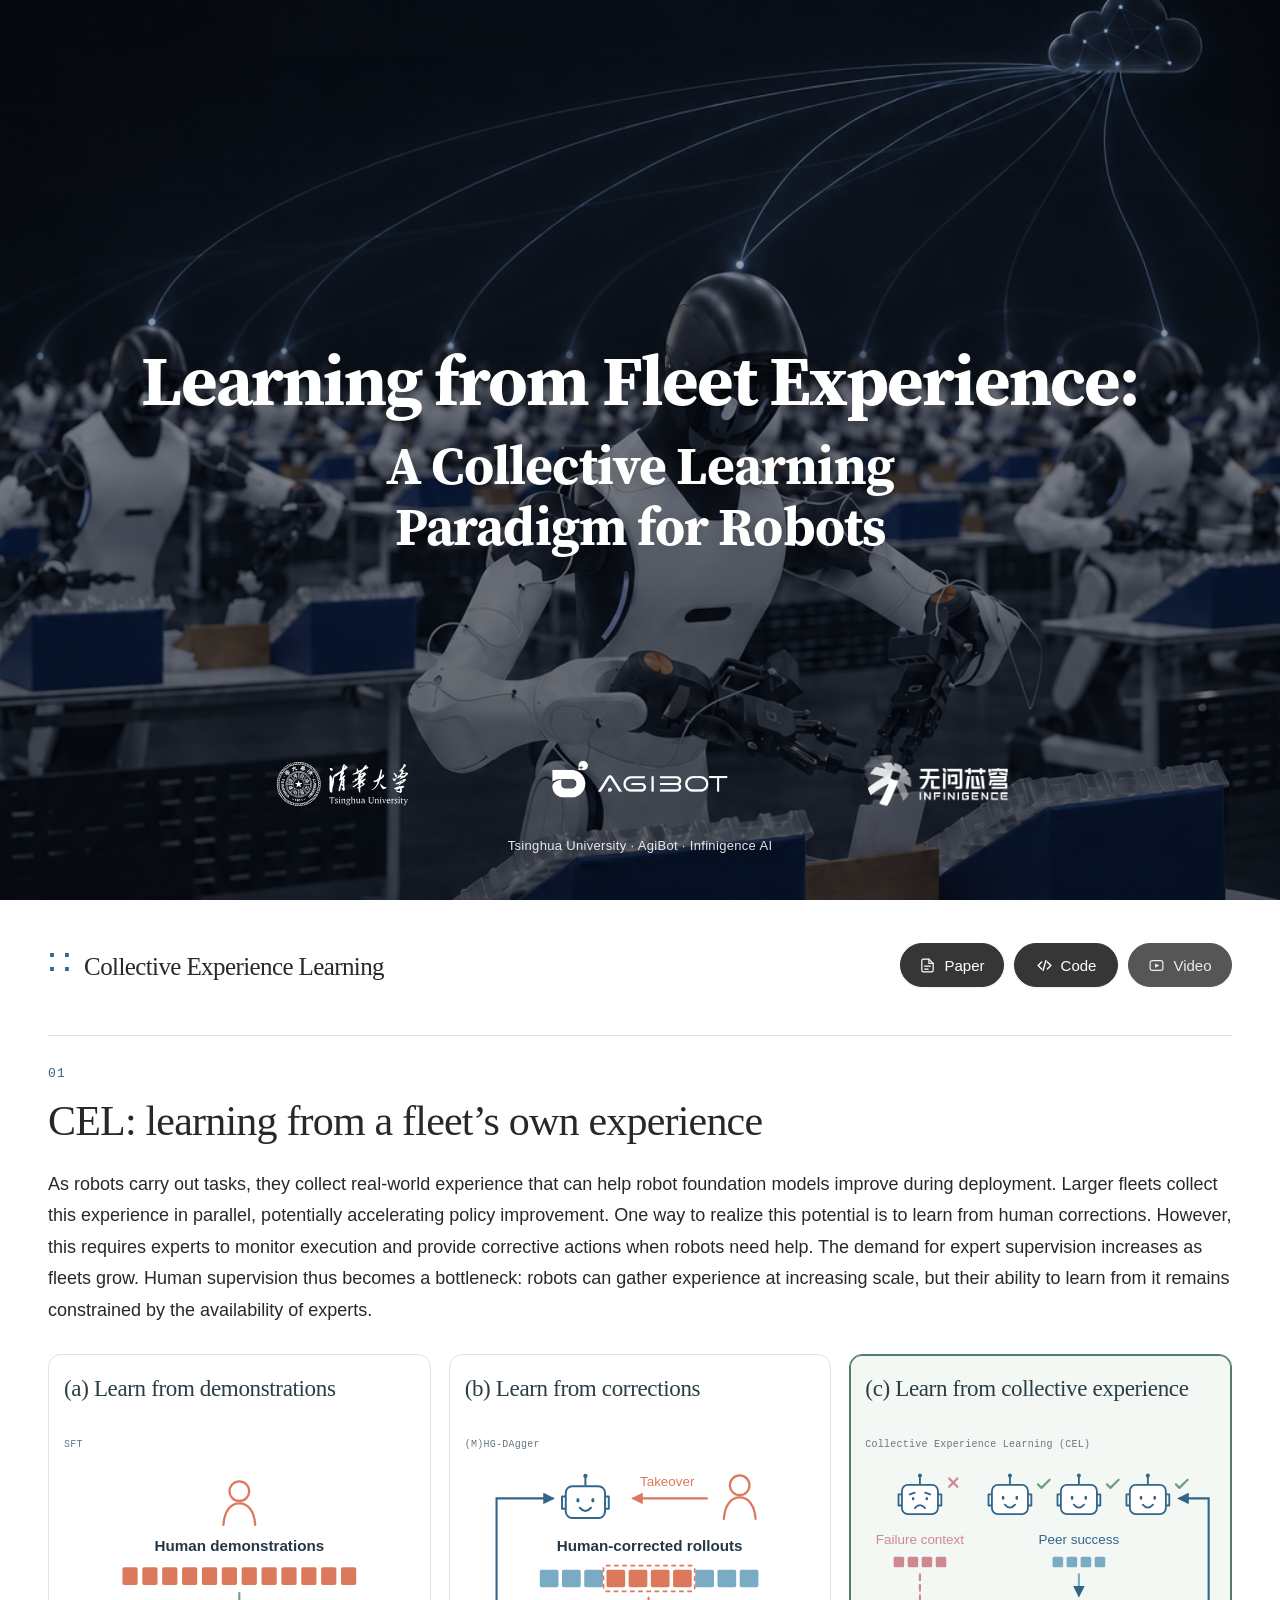
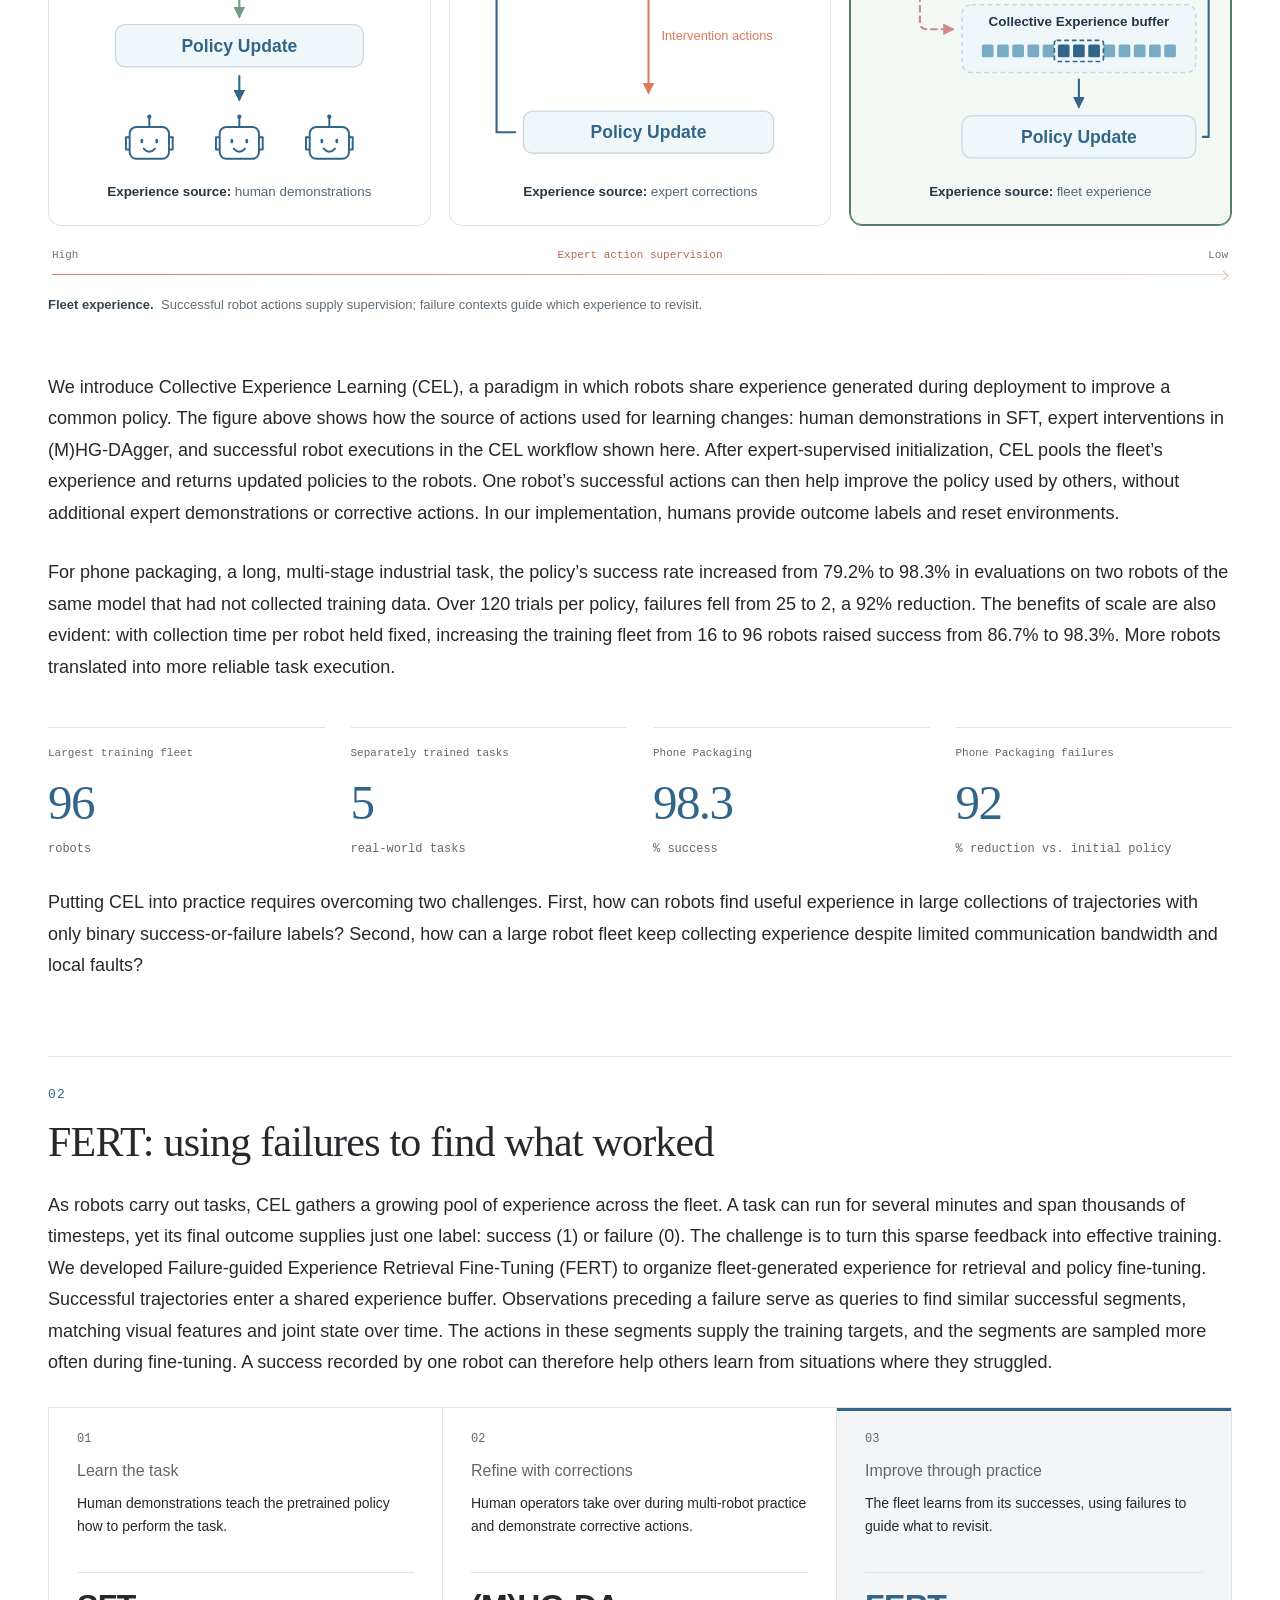
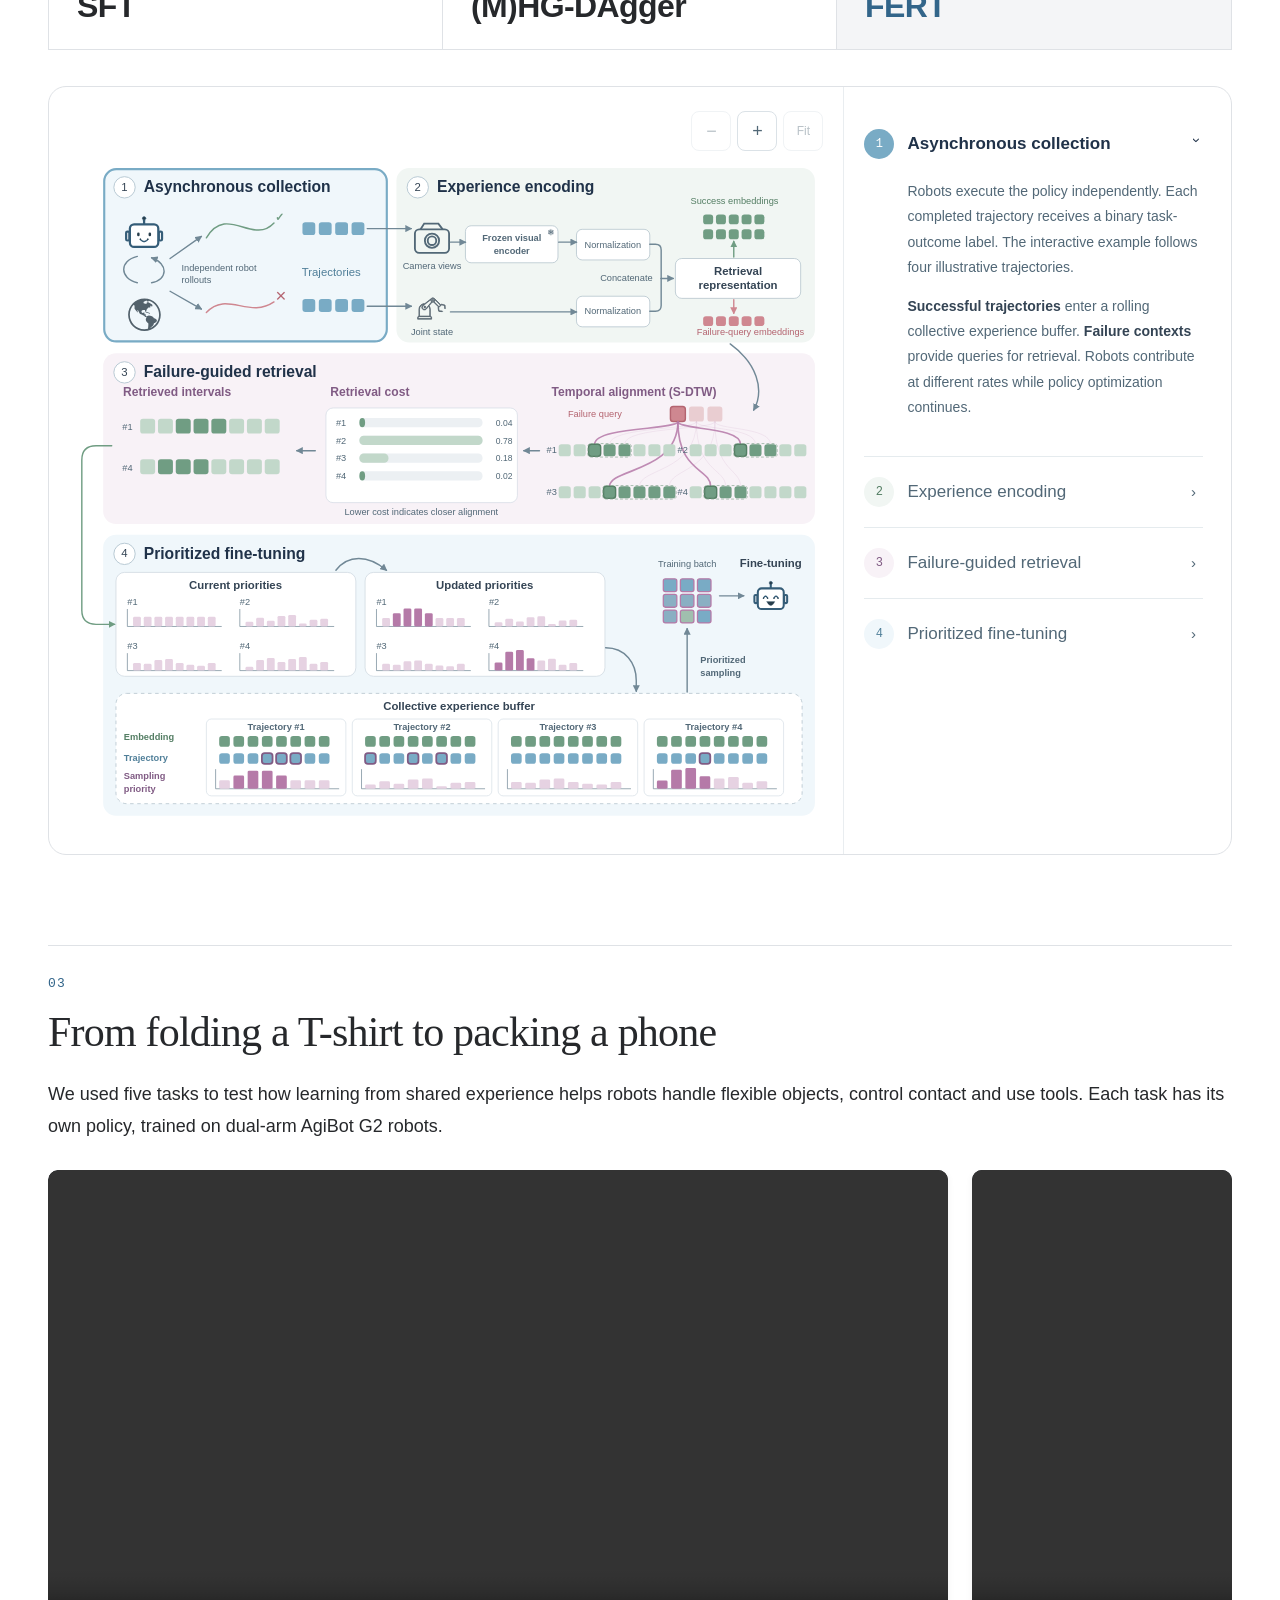
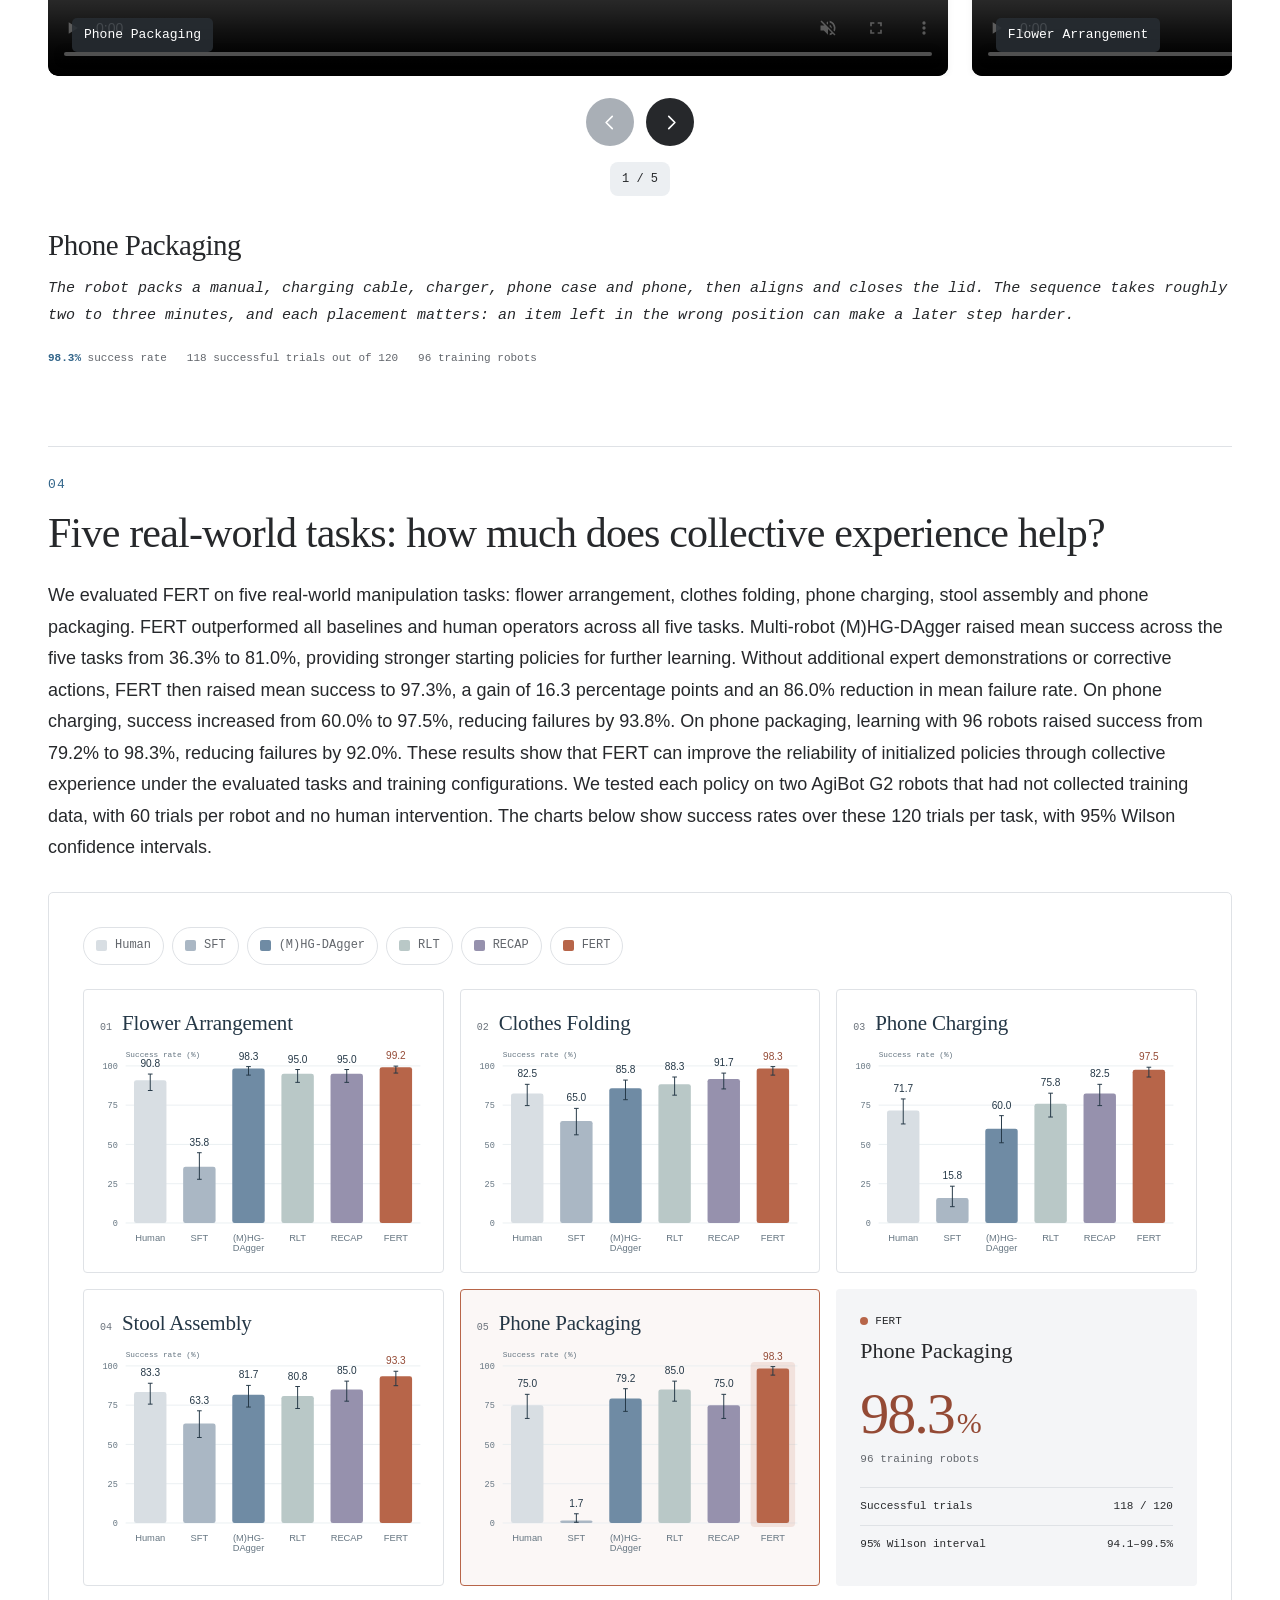
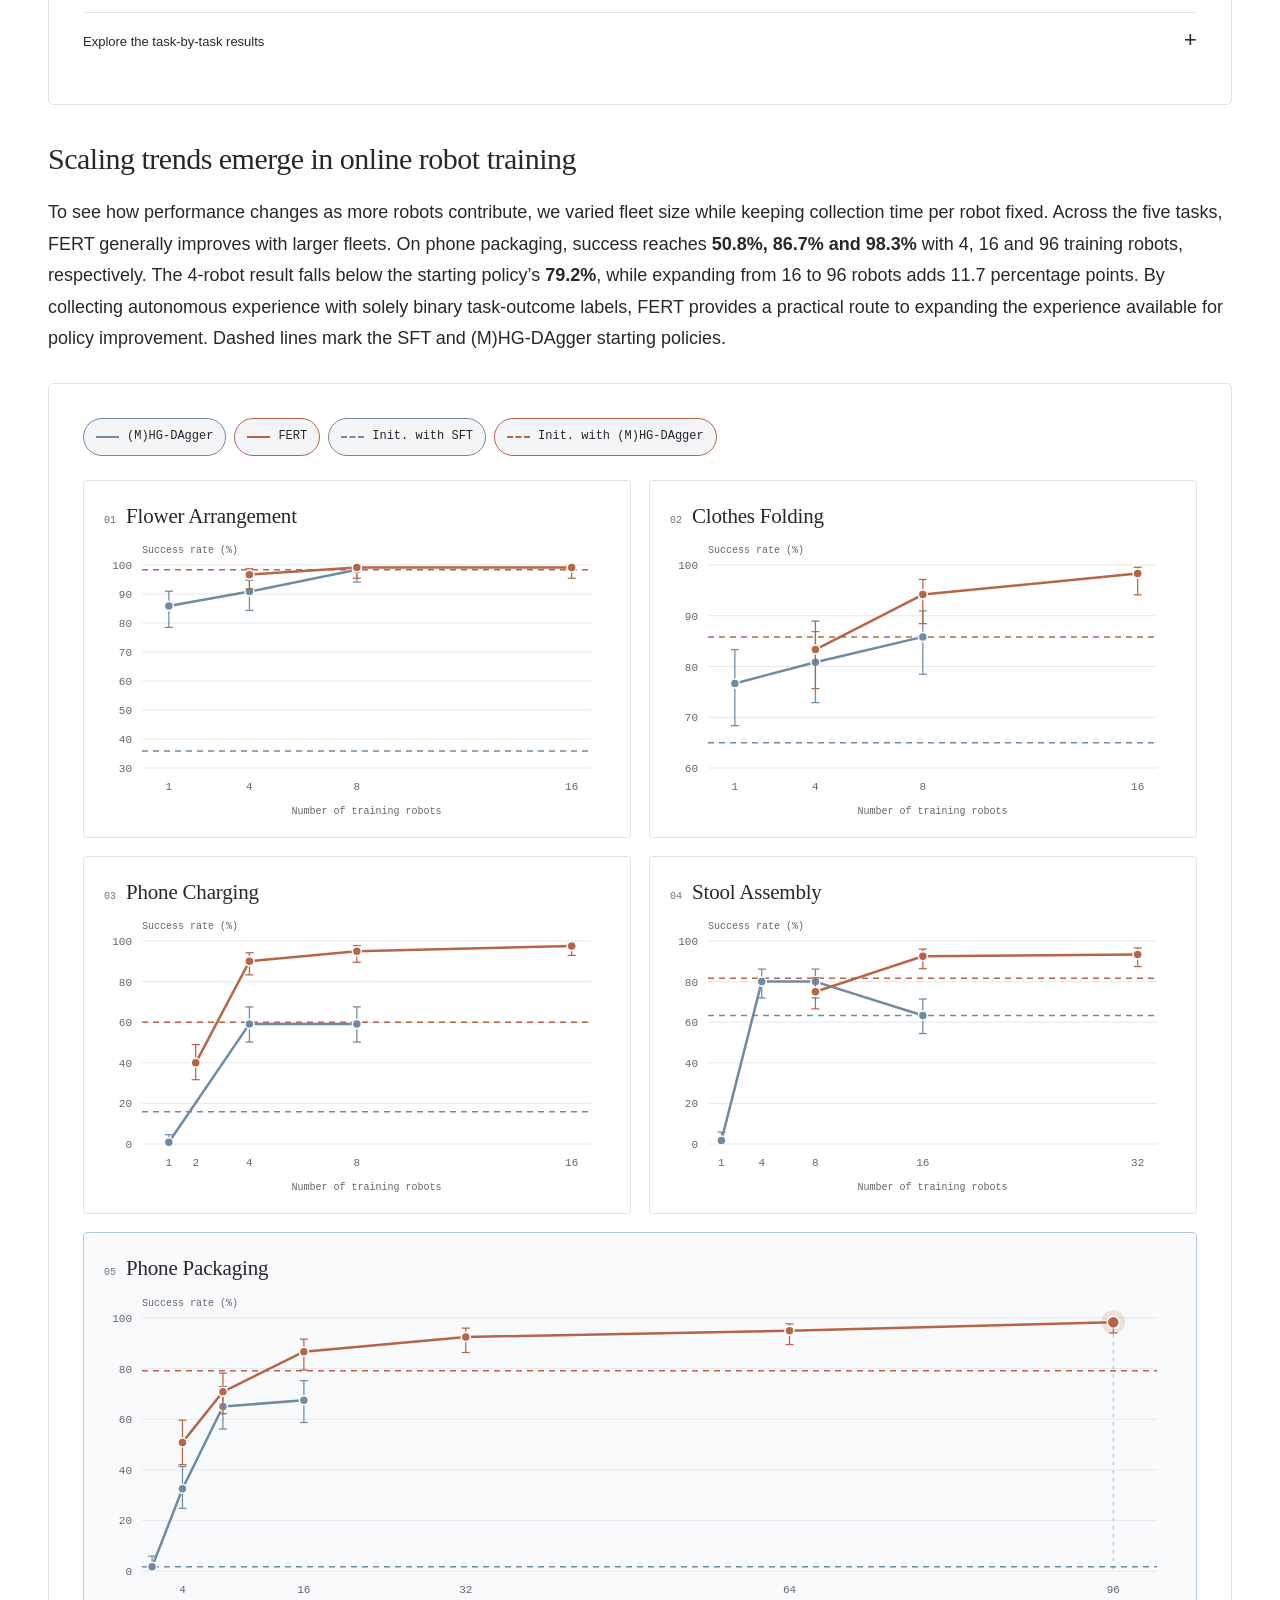
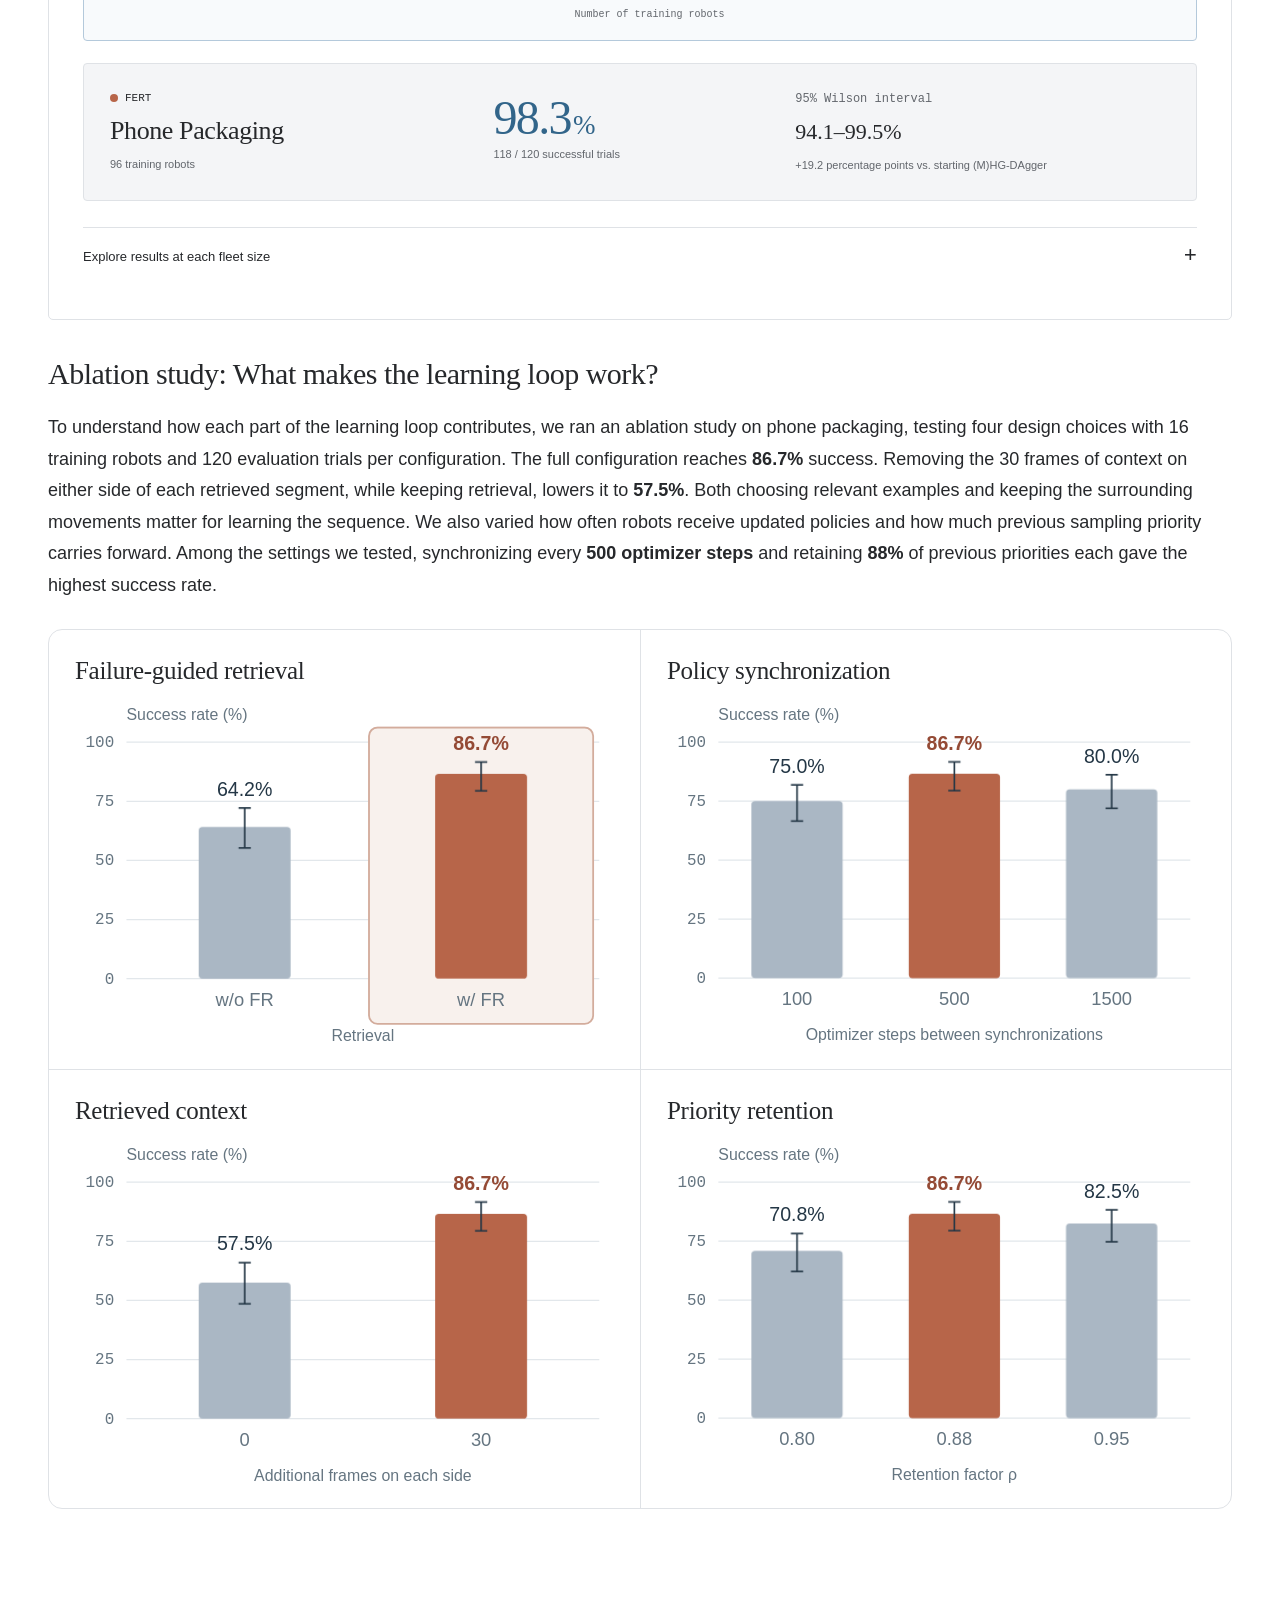
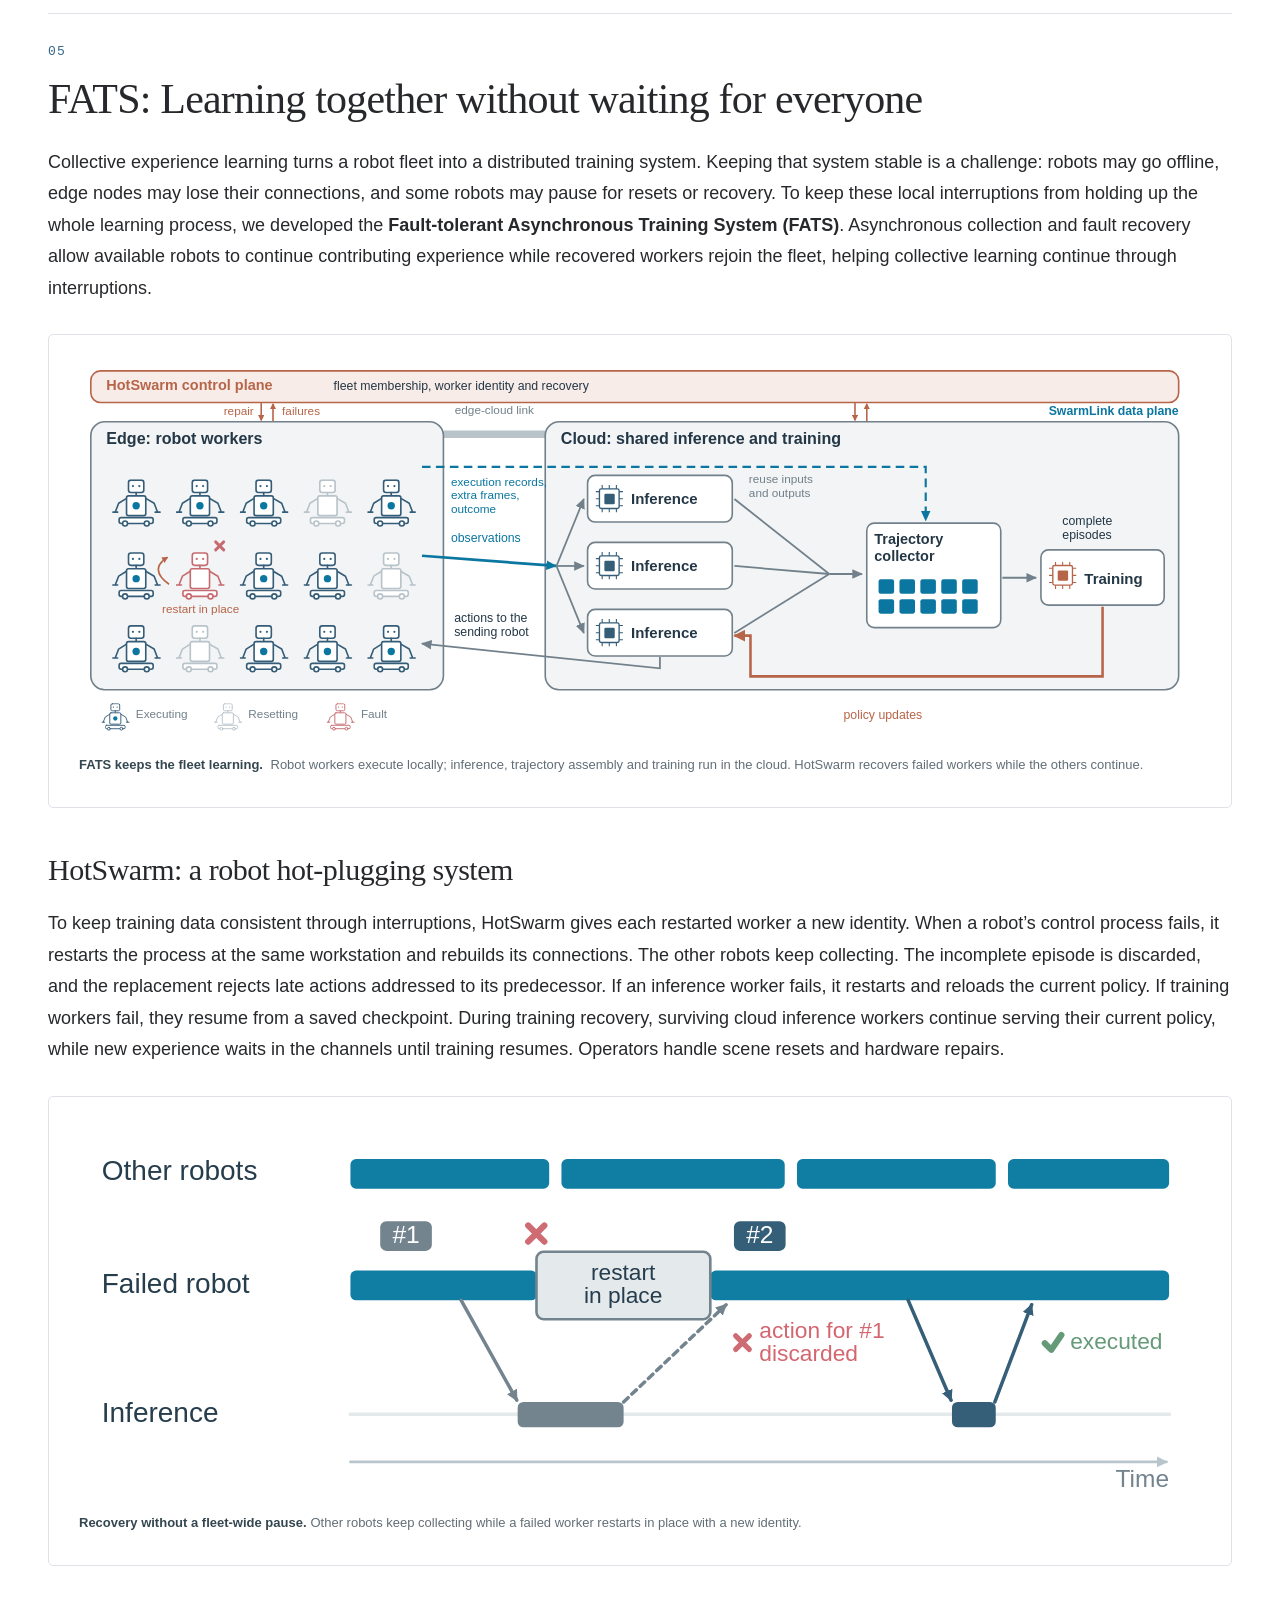
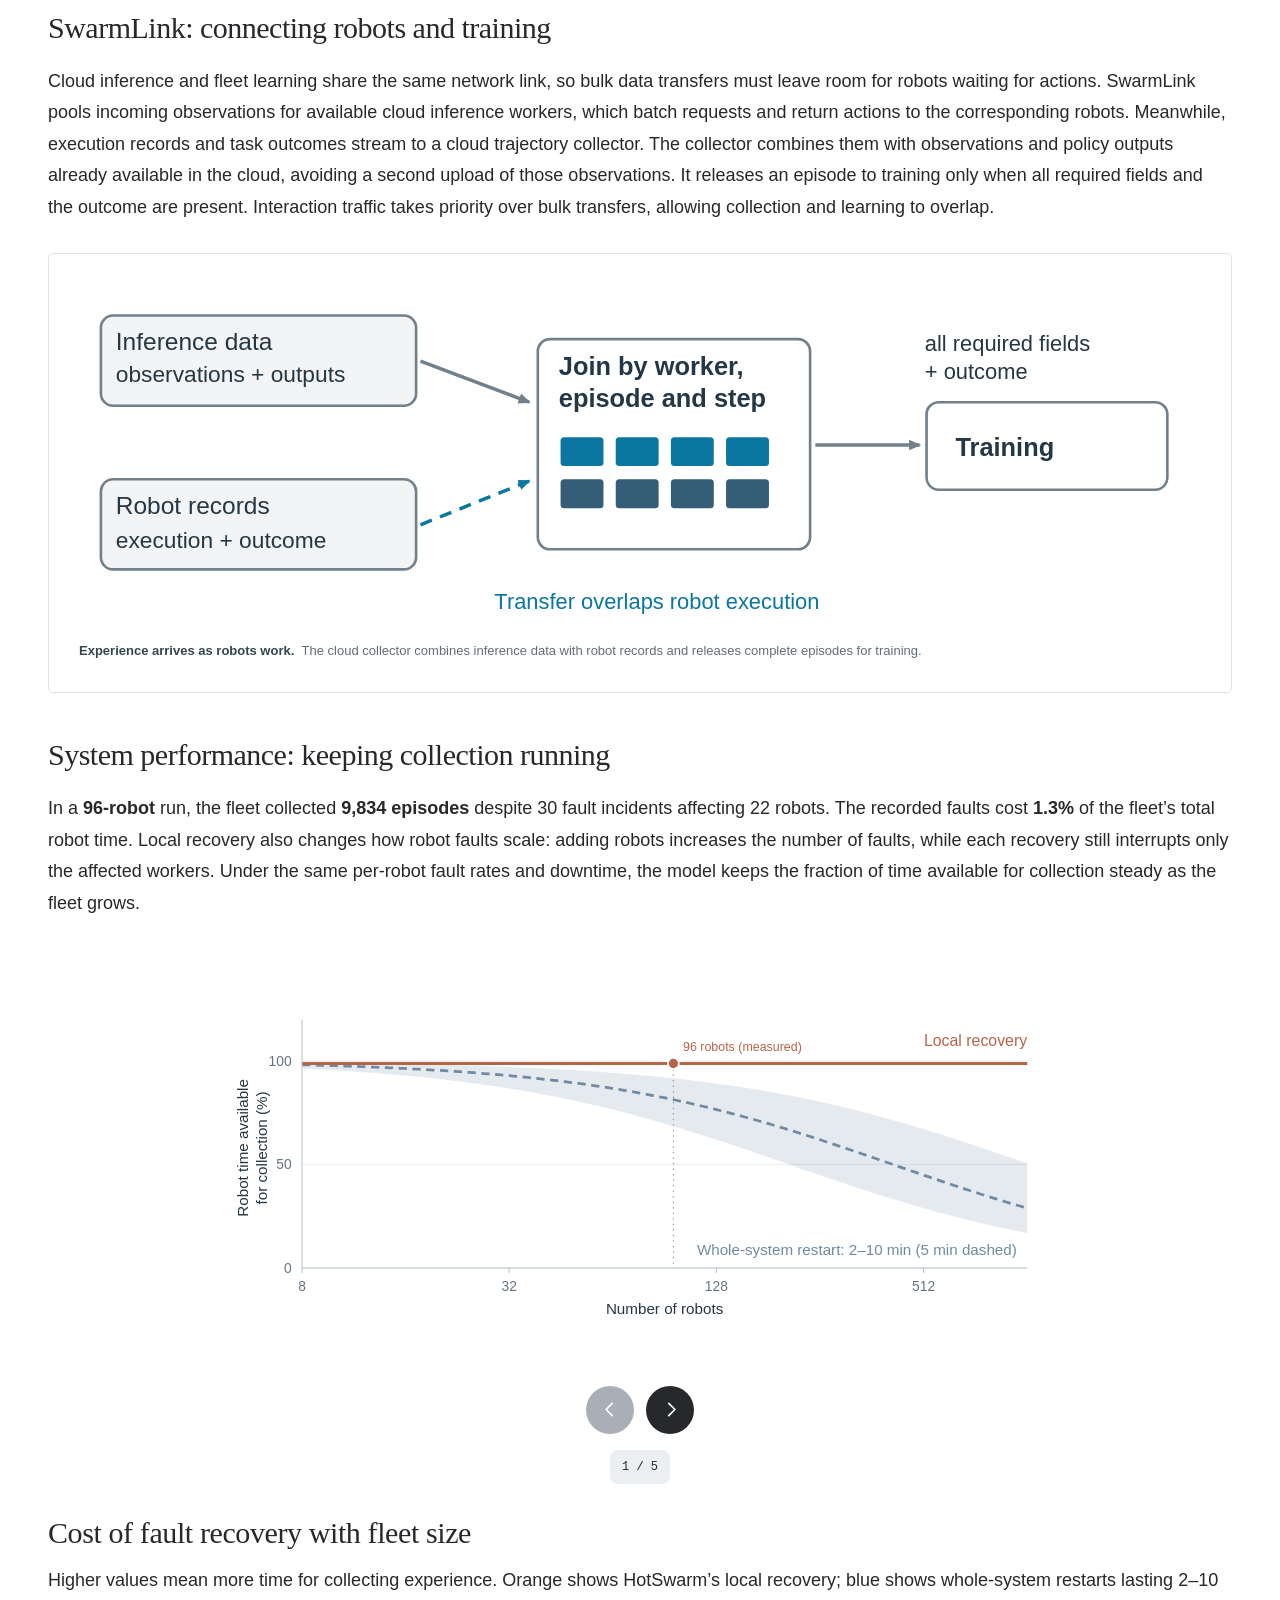
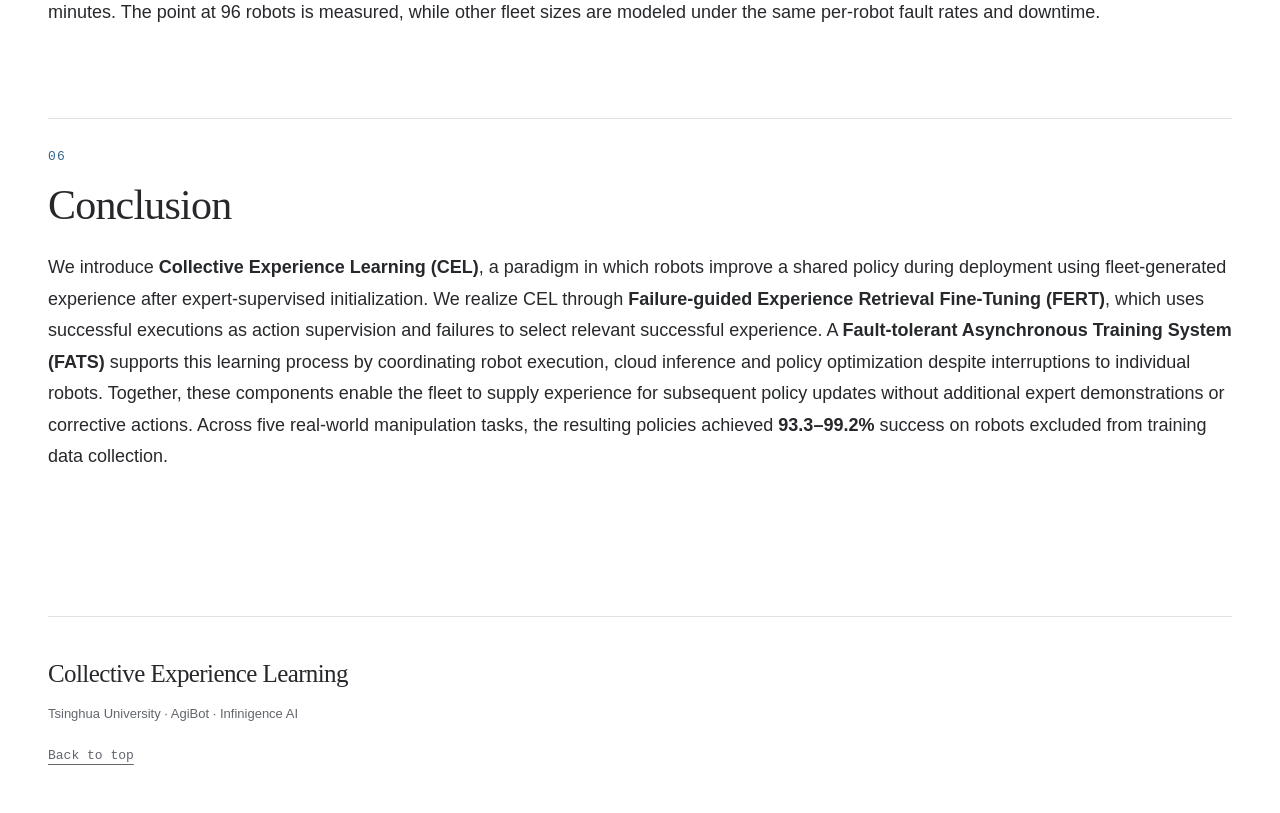
==== index.html @ 973e0398 "Publish website from 2dabc9402b45fc4432445a076af38f1a350a6f45" ====
<!doctype html>
<html lang="en">
<head>
  <meta charset="utf-8">
  <meta name="viewport" content="width=device-width, initial-scale=1">
  <meta name="theme-color" content="#ffffff">
  <meta name="description" content="FERT enables robot fleets to learn from successful executions and failure contexts, realizing Collective Experience Learning with up to 96 training robots.">
  <title>Learning from Fleet Experience: A Collective Learning Paradigm for Robots</title>
  <link rel="canonical" href="https://cel-robot-learning.github.io/">
  <link rel="icon" type="image/svg+xml" href="data:image/svg+xml,%3Csvg xmlns='http://www.w3.org/2000/svg' viewBox='0 0 32 32'%3E%3Crect width='32' height='32' rx='5' fill='%2332658a'/%3E%3Cpath d='M7 7h7v7H7zm11 0h7v7h-7zM7 18h7v7H7zm11 0h7v7h-7z' fill='%23ffffff'/%3E%3C/svg%3E">
  <link rel="stylesheet" href="styles.css?v=20261017-resource-pills">
  <link rel="stylesheet" href="results.css?v=20261013-paper-palette">
  <link rel="stylesheet" href="ablation.css?v=20261014-ablation-footer">
  <link rel="preload" as="image" href="assets/cel-fleet-cover.png">
  <link rel="preload" as="font" href="assets/fonts/source-serif-4-bold.woff2" type="font/woff2" crossorigin>
  <link rel="stylesheet" href="fert.css?v=20261015-native-streams">
  <link rel="stylesheet" href="motion.css?v=20261012-smaller-logos">
  <link rel="stylesheet" href="fats.css?v=20261016-system-performance">
  <link rel="stylesheet" href="cel-sources.css?v=20261015-native-overview">
  <link rel="stylesheet" href="system-diagrams.css?v=20261016-cloud-inference">
  <link rel="stylesheet" href="system-results-carousel.css?v=20261016-charts-70">
</head>
<body>
  <a class="skip-link" href="#overview">Skip to content</a>
  <main id="top">
    <section class="research-hero" aria-labelledby="project-title">
      <img class="hero-photograph" src="assets/cel-fleet-cover.png" width="1024" height="1536" alt="" fetchpriority="high" decoding="async">
      <div class="hero-shade" aria-hidden="true"></div>
      <div class="hero-heading">
        <h1 id="project-title">
          <span class="hero-title-name">Learning from Fleet Experience:</span>
          <span class="hero-title-statement">A Collective Learning Paradigm for Robots</span>
        </h1>
      </div>
      <div class="hero-partners">
        <div class="hero-partner-logos" aria-hidden="true">
          <div class="hero-partner-mark"><img src="assets/logos/tsinghua.svg" width="1200" height="405" alt="" decoding="async"></div>
          <div class="hero-partner-mark hero-partner-mark--agibot"><img src="assets/logos/agibot.png" width="600" height="125" alt="" decoding="async"></div>
          <div class="hero-partner-mark">
            <!-- Display the original logo within its visible bounds, preserving the supplied PNG. -->
            <svg viewBox="301 300 2486 772" width="2486" height="772" aria-hidden="true"><image href="assets/logos/infinigence-ai.png" width="3088" height="1373"/></svg>
          </div>
        </div>
        <p class="hero-partner-names">Tsinghua University · AgiBot · Infinigence AI</p>
      </div>
    </section>
    <header class="site-header wide-width" id="project-content" tabindex="-1">
      <a class="wordmark" href="#top"><span class="brand-symbol" aria-hidden="true">∷</span> Collective Experience Learning</a>
      <nav class="project-resources" aria-label="Project resources">
        <a href="https://arxiv.org/" target="_blank" rel="noopener noreferrer"><svg viewBox="0 0 24 24" aria-hidden="true" focusable="false" fill="none" stroke="currentColor" stroke-width="1.7" stroke-linecap="round" stroke-linejoin="round"><path d="M14 3H6a2 2 0 0 0-2 2v14a2 2 0 0 0 2 2h12a2 2 0 0 0 2-2V9Z"/><path d="M14 3v6h6M8 13h8M8 17h5"/></svg><span>Paper</span></a>
        <a href="https://github.com/RLinf/RLinf" target="_blank" rel="noopener noreferrer"><svg viewBox="0 0 24 24" aria-hidden="true" focusable="false" fill="none" stroke="currentColor" stroke-width="1.9" stroke-linecap="round" stroke-linejoin="round"><path d="m8 7-5 5 5 5m8-10 5 5-5 5M14 5l-4 14"/></svg><span>Code</span></a>
        <button type="button" disabled><svg viewBox="0 0 24 24" aria-hidden="true" focusable="false" fill="none" stroke="currentColor" stroke-width="1.7" stroke-linecap="round" stroke-linejoin="round"><rect x="3" y="5" width="18" height="14" rx="3"/><path d="m10 9 6 3-6 3Z" fill="currentColor" stroke="none"/></svg><span>Video</span></button>
      </nav>
    </header>
<section class="project-section" id="overview">
<div class="reading-width section-heading"><p class="section-index">01</p><h2>CEL: learning from a fleet’s own experience</h2>
<p>As robots carry out tasks, they collect real-world experience that can help robot foundation models improve during deployment. Larger fleets collect this experience in parallel, potentially accelerating policy improvement. One way to realize this potential is to learn from human corrections. However, this requires experts to monitor execution and provide corrective actions when robots need help. The demand for expert supervision increases as fleets grow. Human supervision thus becomes a bottleneck: robots can gather experience at increasing scale, but their ability to learn from it remains constrained by the availability of experts.</p>
</div>
<figure id="cel-sources" class="cel-sources wide-width" aria-label="Sources of experience for policy learning">
  <svg class="cel-source-defs" width="0" height="0" aria-hidden="true" focusable="false" style="position:absolute" xmlns="http://www.w3.org/2000/svg">
    <defs>
      <marker id="cel-src-arrow-blue" viewBox="0 0 8 8" refX="6.5" refY="4" markerWidth="5.5" markerHeight="5.5" orient="auto"><path d="M0 0 8 4 0 8Z" fill="#32658a"/></marker>
      <marker id="cel-src-arrow-coral" viewBox="0 0 8 8" refX="6.5" refY="4" markerWidth="5.5" markerHeight="5.5" orient="auto"><path d="M0 0 8 4 0 8Z" fill="#dc795d"/></marker>
      <marker id="cel-src-arrow-green" viewBox="0 0 8 8" refX="6.5" refY="4" markerWidth="5.5" markerHeight="5.5" orient="auto"><path d="M0 0 8 4 0 8Z" fill="#709d83"/></marker>
      <marker id="cel-src-arrow-failure" viewBox="0 0 8 8" refX="6.5" refY="4" markerWidth="5.5" markerHeight="5.5" orient="auto"><path d="M0 0 8 4 0 8Z" fill="#cf8790"/></marker>
      <symbol id="cel-src-human" viewBox="0 0 60 60">
        <g fill="none" stroke="#dc795d" stroke-width="2.4" stroke-linecap="round" stroke-linejoin="round">
          <circle cx="30" cy="16" r="10.5"/>
          <path d="M13 52C14 37 21 29 30 29S46 37 47 52"/>
        </g>
      </symbol>
      <symbol id="cel-src-robot" viewBox="0 0 60 60">
        <g stroke="#32658a" stroke-width="2.1" stroke-linecap="round" stroke-linejoin="round">
          <path d="M30 8V16" fill="none"/>
          <circle cx="30" cy="6" r="2.3" fill="#32658a" stroke="none"/>
          <rect x="9" y="17" width="42" height="34" rx="7" fill="#fff"/>
          <path d="M8 28H5V41H8M52 28H55V41H52" fill="none"/>
          <ellipse cx="22" cy="32" rx="1.6" ry="2.5" fill="#32658a" stroke="none"/>
          <ellipse cx="38" cy="32" rx="1.6" ry="2.5" fill="#32658a" stroke="none"/>
          <path d="M24 40Q30 47 36 40" fill="none"/>
        </g>
      </symbol>
      <symbol id="cel-src-robot-failure" viewBox="0 0 60 60">
        <g stroke="#32658a" stroke-width="2.1" stroke-linecap="round" stroke-linejoin="round">
          <path d="M30 8V16" fill="none"/>
          <circle cx="30" cy="6" r="2.3" fill="#32658a" stroke="none"/>
          <rect x="9" y="17" width="42" height="34" rx="7" fill="#fff"/>
          <path d="M8 28H5V41H8M52 28H55V41H52M18 28 24 26M36 26 42 28" fill="none"/>
          <ellipse cx="22" cy="33" rx="1.5" ry="1.8" fill="#32658a" stroke="none"/>
          <ellipse cx="38" cy="33" rx="1.5" ry="1.8" fill="#32658a" stroke="none"/>
          <path d="M24 44Q30 37 36 44" fill="none"/>
        </g>
      </symbol>
    </defs>
  </svg>

  <div class="cel-source-grid">
    <button type="button" class="cel-source-card" data-cel-source="demonstrations" aria-pressed="false" aria-controls="cel-source-detail" aria-labelledby="cel-demo-heading cel-demo-method">
      <span class="cel-source-heading" id="cel-demo-heading">(a) Learn from demonstrations</span>
      <span class="cel-source-method" id="cel-demo-method">SFT</span>
      <svg viewBox="0 0 300 300" role="img" aria-labelledby="cel-demo-title cel-demo-desc" xmlns="http://www.w3.org/2000/svg">
        <title id="cel-demo-title">Learning from human demonstrations</title>
        <desc id="cel-demo-desc">A human supplies demonstrated actions. These actions supervise a policy update, and the updated policy is used by multiple robots.</desc>
        <g font-family="inherit" fill="#243746" text-anchor="middle">
          <use href="#cel-src-human" x="126" y="13" width="48" height="48"/>
          <text x="150" y="77" font-size="13" font-weight="650">Human demonstrations</text>
          <g fill="#dc795d">
            <rect x="50" y="91" width="13" height="15" rx="1.5"/>
            <rect x="67" y="91" width="13" height="15" rx="1.5"/>
            <rect x="84" y="91" width="13" height="15" rx="1.5"/>
            <rect x="101" y="91" width="13" height="15" rx="1.5"/>
            <rect x="118" y="91" width="13" height="15" rx="1.5"/>
            <rect x="135" y="91" width="13" height="15" rx="1.5"/>
            <rect x="152" y="91" width="13" height="15" rx="1.5"/>
            <rect x="169" y="91" width="13" height="15" rx="1.5"/>
            <rect x="186" y="91" width="13" height="15" rx="1.5"/>
            <rect x="203" y="91" width="13" height="15" rx="1.5"/>
            <rect x="220" y="91" width="13" height="15" rx="1.5"/>
            <rect x="237" y="91" width="13" height="15" rx="1.5"/>
          </g>
          <path class="cel-source-flow" d="M150 113V133" fill="none" stroke="#709d83" stroke-width="1.8" marker-end="url(#cel-src-arrow-green)"/>
          <rect x="44" y="140" width="212" height="36" rx="8" fill="#f0f7fb" stroke="#c9d8e4" stroke-width="1.2"/>
          <text x="150" y="163" font-size="15" font-weight="650" fill="#32658a">Policy Update</text>
          <path class="cel-source-flow" d="M150 184V204" fill="none" stroke="#32658a" stroke-width="1.8" marker-end="url(#cel-src-arrow-blue)"/>
          <use href="#cel-src-robot" x="49" y="214" width="48" height="48"/>
          <use href="#cel-src-robot" x="126" y="214" width="48" height="48"/>
          <use href="#cel-src-robot" x="203" y="214" width="48" height="48"/>
          <text x="150" y="287" font-size="11.5" fill="#526877"><tspan font-weight="700" fill="#243746">Experience source:</tspan><tspan dx="3">human demonstrations</tspan></text>
        </g>
      </svg>
    </button>

    <button type="button" class="cel-source-card" data-cel-source="corrections" aria-pressed="false" aria-controls="cel-source-detail" aria-labelledby="cel-correction-heading cel-correction-method">
      <span class="cel-source-heading" id="cel-correction-heading">(b) Learn from corrections</span>
      <span class="cel-source-method" id="cel-correction-method">(M)HG-DAgger</span>
      <svg viewBox="0 0 300 300" role="img" aria-labelledby="cel-correction-title cel-correction-desc" xmlns="http://www.w3.org/2000/svg">
        <title id="cel-correction-title">Learning from expert corrections</title>
        <desc id="cel-correction-desc">An expert takes over robot execution to supply corrective actions within a rollout. The intervention actions supervise a policy update, which returns to the robot for further execution.</desc>
        <g font-family="inherit" fill="#243746" text-anchor="middle">
          <use href="#cel-src-robot" x="79" y="8" width="48" height="48"/>
          <use href="#cel-src-human" x="211" y="8" width="48" height="48"/>
          <text x="173" y="21" font-size="11.5" fill="#dc795d">Takeover</text>
          <path class="cel-source-flow" d="M207 32H144" fill="none" stroke="#dc795d" stroke-width="1.8" marker-end="url(#cel-src-arrow-coral)"/>
          <text x="158" y="77" font-size="13" font-weight="650">Human-corrected rollouts</text>
          <g fill="#79abc5">
            <rect x="64" y="93" width="16" height="15" rx="1.5"/>
            <rect x="83" y="93" width="16" height="15" rx="1.5"/>
            <rect x="102" y="93" width="16" height="15" rx="1.5"/>
            <rect x="197" y="93" width="16" height="15" rx="1.5"/>
            <rect x="216" y="93" width="16" height="15" rx="1.5"/>
            <rect x="235" y="93" width="16" height="15" rx="1.5"/>
          </g>
          <g fill="#dc795d">
            <rect x="121" y="93" width="16" height="15" rx="1.5"/>
            <rect x="140" y="93" width="16" height="15" rx="1.5"/>
            <rect x="159" y="93" width="16" height="15" rx="1.5"/>
            <rect x="178" y="93" width="16" height="15" rx="1.5"/>
          </g>
          <rect x="118.5" y="89.5" width="78" height="22" rx="2" fill="none" stroke="#dc795d" stroke-width="1.4" stroke-dasharray="4 3"/>
          <path class="cel-source-flow" d="M157 117V198" fill="none" stroke="#dc795d" stroke-width="1.8" marker-end="url(#cel-src-arrow-coral)"/>
          <text x="168" y="153" font-size="11" fill="#dc795d" text-anchor="start">Intervention actions</text>
          <rect x="50" y="214" width="214" height="36" rx="8" fill="#f0f7fb" stroke="#c9d8e4" stroke-width="1.2"/>
          <text x="157" y="237" font-size="15" font-weight="650" fill="#32658a">Policy Update</text>
          <path class="cel-source-flow" d="M43 232H27V32H75" fill="none" stroke="#32658a" stroke-width="1.8" marker-end="url(#cel-src-arrow-blue)"/>
          <text x="150" y="287" font-size="11.5" fill="#526877"><tspan font-weight="700" fill="#243746">Experience source:</tspan><tspan dx="3">expert corrections</tspan></text>
        </g>
      </svg>
    </button>

    <button type="button" class="cel-source-card is-active" data-cel-source="collective" aria-pressed="true" aria-controls="cel-source-detail" aria-labelledby="cel-collective-heading cel-collective-method">
      <span class="cel-source-heading" id="cel-collective-heading">(c) Learn from collective experience</span>
      <span class="cel-source-method" id="cel-collective-method">Collective Experience Learning (CEL)</span>
      <svg viewBox="0 0 300 300" role="img" aria-labelledby="cel-collective-title cel-collective-desc" xmlns="http://www.w3.org/2000/svg">
        <title id="cel-collective-title">Learning from collective robot experience</title>
        <desc id="cel-collective-desc">Robots contribute successful executions to a collective experience buffer. Failure contexts retrieve relevant successful experience. The selected successful actions supervise a policy update that returns to the fleet.</desc>
        <g font-family="inherit" fill="#243746" text-anchor="middle">
          <use href="#cel-src-robot-failure" x="25" y="8" width="44" height="44"/>
          <path d="M72 15 79 22M79 15 72 22" fill="none" stroke="#cf8790" stroke-width="1.9" stroke-linecap="round"/>
          <use href="#cel-src-robot" x="102" y="8" width="44" height="44"/>
          <use href="#cel-src-robot" x="161" y="8" width="44" height="44"/>
          <use href="#cel-src-robot" x="220" y="8" width="44" height="44"/>
          <g fill="none" stroke="#709d83" stroke-width="1.9" stroke-linecap="round" stroke-linejoin="round">
            <path d="M148 20 151 23 158 16"/>
            <path d="M207 20 210 23 217 16"/>
            <path d="M266 20 269 23 276 16"/>
          </g>
          <text x="47" y="71" font-size="11.5" fill="#cf8790">Failure context</text>
          <text x="183" y="71" font-size="11.5" fill="#32658a">Peer success</text>
          <g fill="#cf8790">
            <rect x="24.5" y="82" width="9" height="9" rx="1.3"/>
            <rect x="36.5" y="82" width="9" height="9" rx="1.3"/>
            <rect x="48.5" y="82" width="9" height="9" rx="1.3"/>
            <rect x="60.5" y="82" width="9" height="9" rx="1.3"/>
          </g>
          <g fill="#79abc5">
            <rect x="160.5" y="82" width="9" height="9" rx="1.3"/>
            <rect x="172.5" y="82" width="9" height="9" rx="1.3"/>
            <rect x="184.5" y="82" width="9" height="9" rx="1.3"/>
            <rect x="196.5" y="82" width="9" height="9" rx="1.3"/>
          </g>
          <path class="cel-source-flow" d="M47 97V138Q47 144 53 144H75" fill="none" stroke="#cf8790" stroke-width="1.8" stroke-dasharray="5 4" marker-end="url(#cel-src-arrow-failure)"/>
          <path class="cel-source-flow" d="M183 97V115" fill="none" stroke="#79abc5" stroke-width="1.8" marker-end="url(#cel-src-arrow-blue)"/>
          <rect x="83" y="123" width="200" height="58" rx="8" fill="#f0f7fb" stroke="#c9d8e4" stroke-width="1.2" stroke-dasharray="4 3"/>
          <text x="183" y="141" font-size="11.5" font-weight="650">Collective Experience buffer</text>
          <g fill="#79abc5">
            <rect x="100" y="157" width="10" height="11" rx="1.3"/>
            <rect x="113" y="157" width="10" height="11" rx="1.3"/>
            <rect x="126" y="157" width="10" height="11" rx="1.3"/>
            <rect x="139" y="157" width="10" height="11" rx="1.3"/>
            <rect x="152" y="157" width="10" height="11" rx="1.3"/>
            <rect x="204" y="157" width="10" height="11" rx="1.3"/>
            <rect x="217" y="157" width="10" height="11" rx="1.3"/>
            <rect x="230" y="157" width="10" height="11" rx="1.3"/>
            <rect x="243" y="157" width="10" height="11" rx="1.3"/>
            <rect x="256" y="157" width="10" height="11" rx="1.3"/>
          </g>
          <g fill="#32658a">
            <rect x="165" y="157" width="10" height="11" rx="1.3"/>
            <rect x="178" y="157" width="10" height="11" rx="1.3"/>
            <rect x="191" y="157" width="10" height="11" rx="1.3"/>
          </g>
          <rect x="162" y="153.5" width="42" height="18" rx="2" fill="none" stroke="#32658a" stroke-width="1.4" stroke-dasharray="4 2.5"/>
          <path class="cel-source-flow" d="M183 187V210" fill="none" stroke="#32658a" stroke-width="1.8" marker-end="url(#cel-src-arrow-blue)"/>
          <rect x="83" y="218" width="200" height="36" rx="8" fill="#f0f7fb" stroke="#c9d8e4" stroke-width="1.2"/>
          <text x="183" y="241" font-size="15" font-weight="650" fill="#32658a">Policy Update</text>
          <path class="cel-source-flow" d="M289 236H294V32H269" fill="none" stroke="#32658a" stroke-width="1.8" marker-end="url(#cel-src-arrow-blue)"/>
          <text x="150" y="287" font-size="11.5" fill="#526877"><tspan font-weight="700" fill="#243746">Experience source:</tspan><tspan dx="3">fleet experience</tspan></text>
        </g>
      </svg>
    </button>
  </div>

  <div class="cel-supervision" aria-label="Expert action supervision decreases from left to right">
    <span>High</span>
    <span>Expert action supervision</span>
    <span>Low</span>
    <i aria-hidden="true"></i>
  </div>
  <figcaption id="cel-source-detail" class="cel-source-detail" aria-live="polite">
    <strong data-cel-detail-title>Fleet experience.</strong>
    <span data-cel-detail-copy>Successful robot actions supply supervision; failure contexts guide which experience to revisit.</span>
  </figcaption>
</figure>
<div class="reading-width prose overview-copy"><p>We introduce Collective Experience Learning (CEL), a paradigm in which robots share experience generated during deployment to improve a common policy. The figure above shows how the source of actions used for learning changes: human demonstrations in SFT, expert interventions in (M)HG-DAgger, and successful robot executions in the CEL workflow shown here. After expert-supervised initialization, CEL pools the fleet’s experience and returns updated policies to the robots. One robot’s successful actions can then help improve the policy used by others, without additional expert demonstrations or corrective actions. In our implementation, humans provide outcome labels and reset environments.</p></div>
<div class="reading-width prose overview-evidence"><p>For phone packaging, a long, multi-stage industrial task, the policy’s success rate increased from 79.2% to 98.3% in evaluations on two robots of the same model that had not collected training data. Over 120 trials per policy, failures fell from 25 to 2, a 92% reduction. The benefits of scale are also evident: with collection time per robot held fixed, increasing the training fleet from 16 to 96 robots raised success from 86.7% to 98.3%. More robots translated into more reliable task execution.</p></div>
<dl class="reading-width overview-highlights"><div><dt>Largest training fleet</dt><dd>96<span>robots</span></dd></div><div><dt>Separately trained tasks</dt><dd>5<span>real-world tasks</span></dd></div><div><dt>Phone Packaging</dt><dd>98.3<span>% success</span></dd></div><div><dt>Phone Packaging failures</dt><dd>92<span>% reduction vs. initial policy</span></dd></div></dl>
<div class="reading-width prose overview-questions"><p>Putting CEL into practice requires overcoming two challenges. First, how can robots find useful experience in large collections of trajectories with only binary success-or-failure labels? Second, how can a large robot fleet keep collecting experience despite limited communication bandwidth and local faults?</p></div>
</section>
<section class="project-section" id="method">
<div class="reading-width section-heading"><p class="section-index">02</p><h2 id="retrieval-title">FERT: using failures to find what worked</h2>
<p>As robots carry out tasks, CEL gathers a growing pool of experience across the fleet. A task can run for several minutes and span thousands of timesteps, yet its final outcome supplies just one label: success (1) or failure (0). The challenge is to turn this sparse feedback into effective training. We developed Failure-guided Experience Retrieval Fine-Tuning (FERT) to organize fleet-generated experience for retrieval and policy fine-tuning. Successful trajectories enter a shared experience buffer. Observations preceding a failure serve as queries to find similar successful segments, matching visual features and joint state over time. The actions in these segments supply the training targets, and the segments are sampled more often during fine-tuning. A success recorded by one robot can therefore help others learn from situations where they struggled.</p></div>    <figure class="stages-figure wide-width" aria-label="Three training stages">
      <div class="stages">
        <div><span class="stage-number">01</span><p class="stage-label">Learn the task</p><p>Human demonstrations teach the pretrained policy how to perform the task.</p><h3 class="stage-name">SFT</h3></div>
        <div><span class="stage-number">02</span><p class="stage-label">Refine with corrections</p><p>Human operators take over during multi-robot practice and demonstrate corrective actions.</p><h3 class="stage-name">(M)HG-DAgger</h3></div>
        <div class="stage-highlight"><span class="stage-number">03</span><p class="stage-label">Improve through practice</p><p>The fleet learns from its successes, using failures to guide what to revisit.</p><h3 class="stage-name">FERT</h3></div>
      </div>

    </figure>    <figure class="fert-framework wide-width" id="fert-framework" data-locale="en" aria-label="FERT algorithm framework">
  <div class="fert-layout">
    <div class="fert-visual">
      <div class="fert-zoom-toolbar" role="group" aria-label="Diagram zoom">
        <button type="button" id="fert-zoom-out" aria-label="Zoom out" title="Zoom out">−</button>
        <button type="button" id="fert-zoom-in" aria-label="Zoom in" title="Zoom in">+</button>
        <button type="button" id="fert-zoom-reset" aria-label="Fit diagram" title="Fit diagram">Fit</button>
        <span class="sr-only" id="fert-zoom-status" role="status" aria-live="polite">Diagram zoom: 100%</span>
      </div>
      <div class="fert-scene" id="fert-scene" tabindex="0" role="region" aria-label="FERT diagram. Use plus and minus to zoom, arrow keys to pan, and 0 to fit."><svg role="group" id="fert-diagram" viewBox="-48 -10 1060 940" xmlns="http://www.w3.org/2000/svg" aria-labelledby="fert-svg-title fert-svg-description">
<title id="fert-svg-title">Failure-guided Experience Retrieval Fine-Tuning</title><desc id="fert-svg-description">Four steps from the revised framework: asynchronous robot collection, frozen visual and joint-state encoding, S-DTW retrieval from successful trajectories, and priority updates followed by weighted sampling and policy fine-tuning.</desc>
<defs><marker id="fert-arrow" viewBox="0 0 10 10" refX="8.5" refY="5" markerWidth="5" markerHeight="5" orient="auto-start-reverse"><path d="M0 0L10 5L0 10Z" fill="#718896"/></marker><marker id="fert-arrow-green" viewBox="0 0 10 10" refX="8.5" refY="5" markerWidth="5" markerHeight="5" orient="auto-start-reverse"><path d="M0 0L10 5L0 10Z" fill="#709d83"/></marker><marker id="fert-arrow-red" viewBox="0 0 10 10" refX="8.5" refY="5" markerWidth="5" markerHeight="5" orient="auto-start-reverse"><path d="M0 0L10 5L0 10Z" fill="#cf8790"/></marker></defs>
<g class="fert-module" data-step="1" role="button" tabindex="0" aria-label="1. Asynchronous collection" aria-pressed="false" aria-controls="fert-panel-1">
<rect x="0" y="0" width="400" height="245" rx="18" fill="#f0f7fb" />
<rect x="1.5" y="1.5" width="397" height="242" rx="17" fill="none" class="module-outline"/>
<circle cx="30" cy="27" r="15" fill="#fff" stroke="#b3c6d1" stroke-width="1.3"/><text x="30" y="32" class="fert-label" text-anchor="middle" font-size="15">1</text><text x="57" y="34" class="fert-title" >Asynchronous collection</text>
<image href="assets/fert/robot.svg" x="26" y="65" width="63" height="51"/>
<image href="assets/fert/globe.svg" x="29" y="177" width="58" height="58"/>
<path d="M48 124 C22 130 23 155 48 161 M68 161 C91 157 92 134 68 126" class="fert-path" />
<text x="110" y="144" class="fert-label-small" >Independent robot</text>
<text x="110" y="161" class="fert-label-small" >rollouts</text>
<path d="M94 127 L138 96" class="fert-path" /><path d="M94 173 L138 198" class="fert-path" />
<path d="M145 98 C174 50 210 109 240 77" class="fert-path" style="stroke:#709d83;marker-end:none"/>
<path d="M145 98 C174 50 210 109 240 77" class="fert-flow flow-green" />
<path d="M145 203 C173 172 205 212 240 188" class="fert-path" style="stroke:#cf8790;marker-end:none"/>
<path d="M145 203 C173 172 205 212 240 188" class="fert-flow flow-red" />
<text x="242" y="74" class="fert-label" style="fill:#709d83;font-weight:700">✓</text>
<text x="242" y="188" class="fert-label" style="fill:#b46470;font-size:26px">×</text>
<rect x="280" y="76" width="18" height="18" rx="4" fill="#79abc5" class="fert-token-enter" style="--delay:0.00s"/><rect x="303" y="76" width="18" height="18" rx="4" fill="#79abc5" class="fert-token-enter" style="--delay:0.16s"/><rect x="326" y="76" width="18" height="18" rx="4" fill="#79abc5" class="fert-token-enter" style="--delay:0.32s"/><rect x="349" y="76" width="18" height="18" rx="4" fill="#79abc5" class="fert-token-enter" style="--delay:0.48s"/>
<rect x="280" y="184" width="18" height="18" rx="4" fill="#79abc5" class="fert-token-enter" style="--delay:0.00s"/><rect x="303" y="184" width="18" height="18" rx="4" fill="#79abc5" class="fert-token-enter" style="--delay:0.16s"/><rect x="326" y="184" width="18" height="18" rx="4" fill="#79abc5" class="fert-token-enter" style="--delay:0.32s"/><rect x="349" y="184" width="18" height="18" rx="4" fill="#79abc5" class="fert-token-enter" style="--delay:0.48s"/>
<text x="279" y="151" class="fert-label" style="fill:#507f99">Trajectories</text>
</g>
<g class="fert-module" data-step="2" role="button" tabindex="0" aria-label="2. Experience encoding" aria-pressed="false" aria-controls="fert-panel-2">
<rect x="412" y="0" width="588" height="245" rx="18" fill="#f1f6f3" />
<rect x="413.5" y="1.5" width="585" height="242" rx="17" fill="none" class="module-outline"/>
<circle cx="442" cy="27" r="15" fill="#fff" stroke="#b3c6d1" stroke-width="1.3"/><text x="442" y="32" class="fert-label" text-anchor="middle" font-size="15">2</text><text x="469" y="34" class="fert-title" >Experience encoding</text>
<g stroke="#526877" stroke-width="2.6" fill="none"><rect x="438" y="86" width="48" height="33" rx="6"/><path d="M446 86L451 78H471L477 86"/><circle cx="462" cy="102" r="10"/><circle cx="462" cy="102" r="6"/></g>
<text x="462" y="142" class="fert-label-small" text-anchor="middle">Camera views</text>
<image href="assets/fert/joint.svg" x="440" y="176" width="43" height="43"/>
<text x="462" y="234" class="fert-label-small" text-anchor="middle">Joint state</text>
<rect x="509" y="81" width="130" height="52" rx="8" fill="#fff" stroke="#aebfc9"/>
<g transform="translate(629 90) scale(0.5)" stroke="#526877" stroke-width="1.5" stroke-linecap="round" stroke-linejoin="round" fill="none" aria-hidden="true">
<path d="M0 -8V0M-2 -6L0 -4L2 -6"/><path d="M0 -8V0M-2 -6L0 -4L2 -6" transform="rotate(60)"/><path d="M0 -8V0M-2 -6L0 -4L2 -6" transform="rotate(120)"/><path d="M0 -8V0M-2 -6L0 -4L2 -6" transform="rotate(180)"/><path d="M0 -8V0M-2 -6L0 -4L2 -6" transform="rotate(240)"/><path d="M0 -8V0M-2 -6L0 -4L2 -6" transform="rotate(300)"/>
</g>
<text x="574" y="102" class="fert-label-small" text-anchor="middle" font-weight="600">Frozen visual</text>
<text x="574" y="120" class="fert-label-small" text-anchor="middle" font-weight="600">encoder</text>
<rect x="665" y="86" width="103" height="43" rx="8" fill="#fff" stroke="#aebfc9"/><rect x="665" y="180" width="103" height="43" rx="8" fill="#fff" stroke="#aebfc9"/>
<text x="716" y="112" class="fert-label-small" text-anchor="middle">Normalization</text>
<text x="716" y="205" class="fert-label-small" text-anchor="middle">Normalization</text>
<path d="M488 104H509" class="fert-path" /><path d="M640 104H665" class="fert-path" /><path d="M488 202H665" class="fert-path" />
<path d="M489 104H508" class="fert-flow" /><path d="M640 104H664" class="fert-flow" /><path d="M489 202H664" class="fert-flow" />
<path d="M768 107H776Q784 107 784 115V155" class="fert-path" style="marker-end:none" />
<path d="M768 201H776Q784 201 784 193V155" class="fert-path" style="marker-end:none" />
<path d="M784 155H801" class="fert-path" />
<text x="772" y="159" class="fert-label-small" text-anchor="end">Concatenate</text>
<rect x="804" y="127" width="176" height="56" rx="9" fill="#fff" stroke="#aebfc9"/>
<text x="892" y="150" class="fert-label" text-anchor="middle" font-weight="600">Retrieval</text>
<text x="892" y="170" class="fert-label" text-anchor="middle" font-weight="600">representation</text>
<rect x="843" y="65" width="14" height="14" rx="4" fill="#709d83" class="fert-encoding-token" style="--delay:0.00s"/><rect x="861" y="65" width="14" height="14" rx="4" fill="#709d83" class="fert-encoding-token" style="--delay:0.16s"/><rect x="879" y="65" width="14" height="14" rx="4" fill="#709d83" class="fert-encoding-token" style="--delay:0.32s"/><rect x="897" y="65" width="14" height="14" rx="4" fill="#709d83" class="fert-encoding-token" style="--delay:0.48s"/><rect x="915" y="65" width="14" height="14" rx="4" fill="#709d83" class="fert-encoding-token" style="--delay:0.64s"/>
<rect x="843" y="86" width="14" height="14" rx="4" fill="#709d83" class="fert-encoding-token" style="--delay:0.00s"/><rect x="861" y="86" width="14" height="14" rx="4" fill="#709d83" class="fert-encoding-token" style="--delay:0.16s"/><rect x="879" y="86" width="14" height="14" rx="4" fill="#709d83" class="fert-encoding-token" style="--delay:0.32s"/><rect x="897" y="86" width="14" height="14" rx="4" fill="#709d83" class="fert-encoding-token" style="--delay:0.48s"/><rect x="915" y="86" width="14" height="14" rx="4" fill="#709d83" class="fert-encoding-token" style="--delay:0.64s"/>
<text x="887" y="50" class="fert-label-small" text-anchor="middle" style="fill:#547e64">Success embeddings</text>
<rect x="843" y="208" width="14" height="14" rx="4" fill="#cf8790" class="fert-encoding-token" style="--delay:0.00s"/><rect x="861" y="208" width="14" height="14" rx="4" fill="#cf8790" class="fert-encoding-token" style="--delay:0.16s"/><rect x="879" y="208" width="14" height="14" rx="4" fill="#cf8790" class="fert-encoding-token" style="--delay:0.32s"/><rect x="897" y="208" width="14" height="14" rx="4" fill="#cf8790" class="fert-encoding-token" style="--delay:0.48s"/><rect x="915" y="208" width="14" height="14" rx="4" fill="#cf8790" class="fert-encoding-token" style="--delay:0.64s"/>
<text x="834" y="235" class="fert-label-small" style="fill:#b46470">Failure-query embeddings</text>
<path d="M886 125V103" class="fert-path" style="stroke:#709d83;marker-end:url(#fert-arrow-green)"/>
<path d="M886 185V204" class="fert-path" style="stroke:#cf8790;marker-end:url(#fert-arrow-red)"/>
</g>
<g class="fert-module" data-step="3" role="button" tabindex="0" aria-label="3. Failure-guided retrieval" aria-pressed="false" aria-controls="fert-panel-3">
<rect x="0" y="260" width="1000" height="240" rx="18" fill="#f8f2f7" />
<rect x="1.5" y="261.5" width="997" height="237" rx="17" fill="none" class="module-outline"/>
<circle cx="30" cy="287" r="15" fill="#fff" stroke="#b3c6d1" stroke-width="1.3"/><text x="30" y="292" class="fert-label" text-anchor="middle" font-size="15">3</text><text x="57" y="294" class="fert-title" >Failure-guided retrieval</text>
<text x="28" y="320" class="fert-subhead" >Retrieved intervals</text><text x="319" y="320" class="fert-subhead" >Retrieval cost</text><text x="630" y="320" class="fert-subhead" >Temporal alignment (S-DTW)</text>
<text x="27" y="368" class="fert-label-small" >#1</text><rect x="52" y="352" width="21" height="21" rx="4" fill="#c2d8ca" class="fert-candidate-token" style="--delay:0.00s" id="fert-retrieved-0-0"/><rect x="77" y="352" width="21" height="21" rx="4" fill="#c2d8ca" class="fert-candidate-token" style="--delay:0.16s" id="fert-retrieved-0-1"/><rect x="102" y="352" width="21" height="21" rx="4" fill="#c2d8ca" class="fert-candidate-token" style="--delay:0.32s" id="fert-retrieved-0-2"/><rect x="127" y="352" width="21" height="21" rx="4" fill="#c2d8ca" class="fert-candidate-token" style="--delay:0.48s" id="fert-retrieved-0-3"/><rect x="152" y="352" width="21" height="21" rx="4" fill="#c2d8ca" class="fert-candidate-token" style="--delay:0.64s" id="fert-retrieved-0-4"/><rect x="177" y="352" width="21" height="21" rx="4" fill="#c2d8ca" class="fert-candidate-token" style="--delay:0.80s" id="fert-retrieved-0-5"/><rect x="202" y="352" width="21" height="21" rx="4" fill="#c2d8ca" class="fert-candidate-token" style="--delay:0.96s" id="fert-retrieved-0-6"/><rect x="227" y="352" width="21" height="21" rx="4" fill="#c2d8ca" class="fert-candidate-token" style="--delay:1.12s" id="fert-retrieved-0-7"/>
<text x="27" y="425" class="fert-label-small" >#4</text><rect x="52" y="409" width="21" height="21" rx="4" fill="#c2d8ca" class="fert-candidate-token" style="--delay:0.00s" id="fert-retrieved-3-0"/><rect x="77" y="409" width="21" height="21" rx="4" fill="#c2d8ca" class="fert-candidate-token" style="--delay:0.16s" id="fert-retrieved-3-1"/><rect x="102" y="409" width="21" height="21" rx="4" fill="#c2d8ca" class="fert-candidate-token" style="--delay:0.32s" id="fert-retrieved-3-2"/><rect x="127" y="409" width="21" height="21" rx="4" fill="#c2d8ca" class="fert-candidate-token" style="--delay:0.48s" id="fert-retrieved-3-3"/><rect x="152" y="409" width="21" height="21" rx="4" fill="#c2d8ca" class="fert-candidate-token" style="--delay:0.64s" id="fert-retrieved-3-4"/><rect x="177" y="409" width="21" height="21" rx="4" fill="#c2d8ca" class="fert-candidate-token" style="--delay:0.80s" id="fert-retrieved-3-5"/><rect x="202" y="409" width="21" height="21" rx="4" fill="#c2d8ca" class="fert-candidate-token" style="--delay:0.96s" id="fert-retrieved-3-6"/><rect x="227" y="409" width="21" height="21" rx="4" fill="#c2d8ca" class="fert-candidate-token" style="--delay:1.12s" id="fert-retrieved-3-7"/>
<rect x="313" y="337" width="269" height="133" rx="10" fill="#fff" stroke="#d4dbe4"/>
<text x="327" y="362" class="fert-label-small" >#1</text>
<rect x="360" y="351" width="173" height="13" rx="6" fill="#ecf0f3" />
<rect x="360" y="351" width="60" height="13" rx="6" fill="#c2d8ca" class="fert-cost-bar" id="fert-cost-0"/>
<text x="575" y="362" class="fert-cost-value" id="fert-cost-value-0" text-anchor="end"></text>
<text x="327" y="387" class="fert-label-small" >#2</text>
<rect x="360" y="376" width="173" height="13" rx="6" fill="#ecf0f3" />
<rect x="360" y="376" width="60" height="13" rx="6" fill="#c2d8ca" class="fert-cost-bar" id="fert-cost-1"/>
<text x="575" y="387" class="fert-cost-value" id="fert-cost-value-1" text-anchor="end"></text>
<text x="327" y="412" class="fert-label-small" >#3</text>
<rect x="360" y="401" width="173" height="13" rx="6" fill="#ecf0f3" />
<rect x="360" y="401" width="60" height="13" rx="6" fill="#c2d8ca" class="fert-cost-bar" id="fert-cost-2"/>
<text x="575" y="412" class="fert-cost-value" id="fert-cost-value-2" text-anchor="end"></text>
<text x="327" y="437" class="fert-label-small" >#4</text>
<rect x="360" y="426" width="173" height="13" rx="6" fill="#ecf0f3" />
<rect x="360" y="426" width="60" height="13" rx="6" fill="#c2d8ca" class="fert-cost-bar" id="fert-cost-3"/>
<text x="575" y="437" class="fert-cost-value" id="fert-cost-value-3" text-anchor="end"></text>
<text x="447" y="487" class="fert-label-small" text-anchor="middle">Lower cost indicates closer alignment</text>
<text x="653" y="350" class="fert-label-small" style="fill:#b46470">Failure query</text>
<rect x="797" y="335" width="21" height="21" rx="4" fill="#cf8790" class="fert-query-token" style="--delay:0.00s" id="fert-query-0"/><rect x="823" y="335" width="21" height="21" rx="4" fill="#cf8790" class="fert-query-token" style="--delay:0.16s" id="fert-query-1"/><rect x="849" y="335" width="21" height="21" rx="4" fill="#cf8790" class="fert-query-token" style="--delay:0.32s" id="fert-query-2"/>
<g id="fert-alignments"></g>
<text x="623" y="400" class="fert-label-small" >#1</text>
<rect x="640" y="388" width="17" height="17" rx="4" fill="#c2d8ca" class="fert-candidate-token" style="--delay:0.00s" id="fert-candidate-0-0"/><rect x="661" y="388" width="17" height="17" rx="4" fill="#c2d8ca" class="fert-candidate-token" style="--delay:0.16s" id="fert-candidate-0-1"/><rect x="682" y="388" width="17" height="17" rx="4" fill="#c2d8ca" class="fert-candidate-token" style="--delay:0.32s" id="fert-candidate-0-2"/><rect x="703" y="388" width="17" height="17" rx="4" fill="#c2d8ca" class="fert-candidate-token" style="--delay:0.48s" id="fert-candidate-0-3"/><rect x="724" y="388" width="17" height="17" rx="4" fill="#c2d8ca" class="fert-candidate-token" style="--delay:0.64s" id="fert-candidate-0-4"/><rect x="745" y="388" width="17" height="17" rx="4" fill="#c2d8ca" class="fert-candidate-token" style="--delay:0.80s" id="fert-candidate-0-5"/><rect x="766" y="388" width="17" height="17" rx="4" fill="#c2d8ca" class="fert-candidate-token" style="--delay:0.96s" id="fert-candidate-0-6"/><rect x="787" y="388" width="17" height="17" rx="4" fill="#c2d8ca" class="fert-candidate-token" style="--delay:1.12s" id="fert-candidate-0-7"/>
<rect x="640" y="388" width="17" height="17" rx="4" fill="none" id="fert-interval-0" stroke="#8ba995" stroke-dasharray="4 3"/>
<text x="807" y="400" class="fert-label-small" >#2</text>
<rect x="824" y="388" width="17" height="17" rx="4" fill="#c2d8ca" class="fert-candidate-token" style="--delay:0.00s" id="fert-candidate-1-0"/><rect x="845" y="388" width="17" height="17" rx="4" fill="#c2d8ca" class="fert-candidate-token" style="--delay:0.16s" id="fert-candidate-1-1"/><rect x="866" y="388" width="17" height="17" rx="4" fill="#c2d8ca" class="fert-candidate-token" style="--delay:0.32s" id="fert-candidate-1-2"/><rect x="887" y="388" width="17" height="17" rx="4" fill="#c2d8ca" class="fert-candidate-token" style="--delay:0.48s" id="fert-candidate-1-3"/><rect x="908" y="388" width="17" height="17" rx="4" fill="#c2d8ca" class="fert-candidate-token" style="--delay:0.64s" id="fert-candidate-1-4"/><rect x="929" y="388" width="17" height="17" rx="4" fill="#c2d8ca" class="fert-candidate-token" style="--delay:0.80s" id="fert-candidate-1-5"/><rect x="950" y="388" width="17" height="17" rx="4" fill="#c2d8ca" class="fert-candidate-token" style="--delay:0.96s" id="fert-candidate-1-6"/><rect x="971" y="388" width="17" height="17" rx="4" fill="#c2d8ca" class="fert-candidate-token" style="--delay:1.12s" id="fert-candidate-1-7"/>
<rect x="824" y="388" width="17" height="17" rx="4" fill="none" id="fert-interval-1" stroke="#8ba995" stroke-dasharray="4 3"/>
<text x="623" y="459" class="fert-label-small" >#3</text>
<rect x="640" y="447" width="17" height="17" rx="4" fill="#c2d8ca" class="fert-candidate-token" style="--delay:0.00s" id="fert-candidate-2-0"/><rect x="661" y="447" width="17" height="17" rx="4" fill="#c2d8ca" class="fert-candidate-token" style="--delay:0.16s" id="fert-candidate-2-1"/><rect x="682" y="447" width="17" height="17" rx="4" fill="#c2d8ca" class="fert-candidate-token" style="--delay:0.32s" id="fert-candidate-2-2"/><rect x="703" y="447" width="17" height="17" rx="4" fill="#c2d8ca" class="fert-candidate-token" style="--delay:0.48s" id="fert-candidate-2-3"/><rect x="724" y="447" width="17" height="17" rx="4" fill="#c2d8ca" class="fert-candidate-token" style="--delay:0.64s" id="fert-candidate-2-4"/><rect x="745" y="447" width="17" height="17" rx="4" fill="#c2d8ca" class="fert-candidate-token" style="--delay:0.80s" id="fert-candidate-2-5"/><rect x="766" y="447" width="17" height="17" rx="4" fill="#c2d8ca" class="fert-candidate-token" style="--delay:0.96s" id="fert-candidate-2-6"/><rect x="787" y="447" width="17" height="17" rx="4" fill="#c2d8ca" class="fert-candidate-token" style="--delay:1.12s" id="fert-candidate-2-7"/>
<rect x="640" y="447" width="17" height="17" rx="4" fill="none" id="fert-interval-2" stroke="#8ba995" stroke-dasharray="4 3"/>
<text x="807" y="459" class="fert-label-small" >#4</text>
<rect x="824" y="447" width="17" height="17" rx="4" fill="#c2d8ca" class="fert-candidate-token" style="--delay:0.00s" id="fert-candidate-3-0"/><rect x="845" y="447" width="17" height="17" rx="4" fill="#c2d8ca" class="fert-candidate-token" style="--delay:0.16s" id="fert-candidate-3-1"/><rect x="866" y="447" width="17" height="17" rx="4" fill="#c2d8ca" class="fert-candidate-token" style="--delay:0.32s" id="fert-candidate-3-2"/><rect x="887" y="447" width="17" height="17" rx="4" fill="#c2d8ca" class="fert-candidate-token" style="--delay:0.48s" id="fert-candidate-3-3"/><rect x="908" y="447" width="17" height="17" rx="4" fill="#c2d8ca" class="fert-candidate-token" style="--delay:0.64s" id="fert-candidate-3-4"/><rect x="929" y="447" width="17" height="17" rx="4" fill="#c2d8ca" class="fert-candidate-token" style="--delay:0.80s" id="fert-candidate-3-5"/><rect x="950" y="447" width="17" height="17" rx="4" fill="#c2d8ca" class="fert-candidate-token" style="--delay:0.96s" id="fert-candidate-3-6"/><rect x="971" y="447" width="17" height="17" rx="4" fill="#c2d8ca" class="fert-candidate-token" style="--delay:1.12s" id="fert-candidate-3-7"/>
<rect x="824" y="447" width="17" height="17" rx="4" fill="none" id="fert-interval-3" stroke="#8ba995" stroke-dasharray="4 3"/>
<path d="M298 397H272" class="fert-path" /><path d="M613 397H591" class="fert-path" />
<path d="M608 397H593" class="fert-flow flow-green" /><path d="M293 397H274" class="fert-flow flow-green" />
</g>
<g class="fert-module" data-step="4" role="button" tabindex="0" aria-label="4. Prioritized fine-tuning" aria-pressed="false" aria-controls="fert-panel-4">
<rect x="0" y="515" width="1000" height="395" rx="18" fill="#f0f7fb" />
<rect x="1.5" y="516.5" width="997" height="392" rx="17" fill="none" class="module-outline"/>
<circle cx="30" cy="542" r="15" fill="#fff" stroke="#b3c6d1" stroke-width="1.3"/><text x="30" y="547" class="fert-label" text-anchor="middle" font-size="15">4</text><text x="57" y="549" class="fert-title" >Prioritized fine-tuning</text>
<rect x="18" y="568" width="337" height="146" rx="12" fill="#fff" stroke="#cdd6df"/><rect x="368" y="568" width="337" height="146" rx="12" fill="#fff" stroke="#cdd6df"/>
<text x="186" y="592" class="fert-label" text-anchor="middle" font-weight="600">Current priorities</text>
<text x="536" y="592" class="fert-label" text-anchor="middle" font-weight="600">Updated priorities</text>
<text x="34" y="614" class="fert-label-small" >#1</text>
<path d="M34 620V644H166" class="fert-path" style="stroke-width:1;marker-end:none"/>
<rect x="42" y="629" width="11" height="15" rx="2" fill="#e6d2e2" class="fert-priority-bar" id="fert-current-0-0" data-baseline="644"/>
<rect x="57" y="629" width="11" height="15" rx="2" fill="#e6d2e2" class="fert-priority-bar" id="fert-current-0-1" data-baseline="644"/>
<rect x="72" y="629" width="11" height="15" rx="2" fill="#e6d2e2" class="fert-priority-bar" id="fert-current-0-2" data-baseline="644"/>
<rect x="87" y="629" width="11" height="15" rx="2" fill="#e6d2e2" class="fert-priority-bar" id="fert-current-0-3" data-baseline="644"/>
<rect x="102" y="629" width="11" height="15" rx="2" fill="#e6d2e2" class="fert-priority-bar" id="fert-current-0-4" data-baseline="644"/>
<rect x="117" y="629" width="11" height="15" rx="2" fill="#e6d2e2" class="fert-priority-bar" id="fert-current-0-5" data-baseline="644"/>
<rect x="132" y="629" width="11" height="15" rx="2" fill="#e6d2e2" class="fert-priority-bar" id="fert-current-0-6" data-baseline="644"/>
<rect x="147" y="629" width="11" height="15" rx="2" fill="#e6d2e2" class="fert-priority-bar" id="fert-current-0-7" data-baseline="644"/>
<text x="192" y="614" class="fert-label-small" >#2</text>
<path d="M192 620V644H324" class="fert-path" style="stroke-width:1;marker-end:none"/>
<rect x="200" y="629" width="11" height="15" rx="2" fill="#e6d2e2" class="fert-priority-bar" id="fert-current-1-0" data-baseline="644"/>
<rect x="215" y="629" width="11" height="15" rx="2" fill="#e6d2e2" class="fert-priority-bar" id="fert-current-1-1" data-baseline="644"/>
<rect x="230" y="629" width="11" height="15" rx="2" fill="#e6d2e2" class="fert-priority-bar" id="fert-current-1-2" data-baseline="644"/>
<rect x="245" y="629" width="11" height="15" rx="2" fill="#e6d2e2" class="fert-priority-bar" id="fert-current-1-3" data-baseline="644"/>
<rect x="260" y="629" width="11" height="15" rx="2" fill="#e6d2e2" class="fert-priority-bar" id="fert-current-1-4" data-baseline="644"/>
<rect x="275" y="629" width="11" height="15" rx="2" fill="#e6d2e2" class="fert-priority-bar" id="fert-current-1-5" data-baseline="644"/>
<rect x="290" y="629" width="11" height="15" rx="2" fill="#e6d2e2" class="fert-priority-bar" id="fert-current-1-6" data-baseline="644"/>
<rect x="305" y="629" width="11" height="15" rx="2" fill="#e6d2e2" class="fert-priority-bar" id="fert-current-1-7" data-baseline="644"/>
<text x="34" y="676" class="fert-label-small" >#3</text>
<path d="M34 682V706H166" class="fert-path" style="stroke-width:1;marker-end:none"/>
<rect x="42" y="691" width="11" height="15" rx="2" fill="#e6d2e2" class="fert-priority-bar" id="fert-current-2-0" data-baseline="706"/>
<rect x="57" y="691" width="11" height="15" rx="2" fill="#e6d2e2" class="fert-priority-bar" id="fert-current-2-1" data-baseline="706"/>
<rect x="72" y="691" width="11" height="15" rx="2" fill="#e6d2e2" class="fert-priority-bar" id="fert-current-2-2" data-baseline="706"/>
<rect x="87" y="691" width="11" height="15" rx="2" fill="#e6d2e2" class="fert-priority-bar" id="fert-current-2-3" data-baseline="706"/>
<rect x="102" y="691" width="11" height="15" rx="2" fill="#e6d2e2" class="fert-priority-bar" id="fert-current-2-4" data-baseline="706"/>
<rect x="117" y="691" width="11" height="15" rx="2" fill="#e6d2e2" class="fert-priority-bar" id="fert-current-2-5" data-baseline="706"/>
<rect x="132" y="691" width="11" height="15" rx="2" fill="#e6d2e2" class="fert-priority-bar" id="fert-current-2-6" data-baseline="706"/>
<rect x="147" y="691" width="11" height="15" rx="2" fill="#e6d2e2" class="fert-priority-bar" id="fert-current-2-7" data-baseline="706"/>
<text x="192" y="676" class="fert-label-small" >#4</text>
<path d="M192 682V706H324" class="fert-path" style="stroke-width:1;marker-end:none"/>
<rect x="200" y="691" width="11" height="15" rx="2" fill="#e6d2e2" class="fert-priority-bar" id="fert-current-3-0" data-baseline="706"/>
<rect x="215" y="691" width="11" height="15" rx="2" fill="#e6d2e2" class="fert-priority-bar" id="fert-current-3-1" data-baseline="706"/>
<rect x="230" y="691" width="11" height="15" rx="2" fill="#e6d2e2" class="fert-priority-bar" id="fert-current-3-2" data-baseline="706"/>
<rect x="245" y="691" width="11" height="15" rx="2" fill="#e6d2e2" class="fert-priority-bar" id="fert-current-3-3" data-baseline="706"/>
<rect x="260" y="691" width="11" height="15" rx="2" fill="#e6d2e2" class="fert-priority-bar" id="fert-current-3-4" data-baseline="706"/>
<rect x="275" y="691" width="11" height="15" rx="2" fill="#e6d2e2" class="fert-priority-bar" id="fert-current-3-5" data-baseline="706"/>
<rect x="290" y="691" width="11" height="15" rx="2" fill="#e6d2e2" class="fert-priority-bar" id="fert-current-3-6" data-baseline="706"/>
<rect x="305" y="691" width="11" height="15" rx="2" fill="#e6d2e2" class="fert-priority-bar" id="fert-current-3-7" data-baseline="706"/>
<text x="384" y="614" class="fert-label-small" >#1</text>
<path d="M384 620V644H516" class="fert-path" style="stroke-width:1;marker-end:none"/>
<rect x="392" y="629" width="11" height="15" rx="2" fill="#e6d2e2" class="fert-priority-bar" id="fert-updated-0-0" data-baseline="644"/>
<rect x="407" y="629" width="11" height="15" rx="2" fill="#e6d2e2" class="fert-priority-bar" id="fert-updated-0-1" data-baseline="644"/>
<rect x="422" y="629" width="11" height="15" rx="2" fill="#e6d2e2" class="fert-priority-bar" id="fert-updated-0-2" data-baseline="644"/>
<rect x="437" y="629" width="11" height="15" rx="2" fill="#e6d2e2" class="fert-priority-bar" id="fert-updated-0-3" data-baseline="644"/>
<rect x="452" y="629" width="11" height="15" rx="2" fill="#e6d2e2" class="fert-priority-bar" id="fert-updated-0-4" data-baseline="644"/>
<rect x="467" y="629" width="11" height="15" rx="2" fill="#e6d2e2" class="fert-priority-bar" id="fert-updated-0-5" data-baseline="644"/>
<rect x="482" y="629" width="11" height="15" rx="2" fill="#e6d2e2" class="fert-priority-bar" id="fert-updated-0-6" data-baseline="644"/>
<rect x="497" y="629" width="11" height="15" rx="2" fill="#e6d2e2" class="fert-priority-bar" id="fert-updated-0-7" data-baseline="644"/>
<text x="542" y="614" class="fert-label-small" >#2</text>
<path d="M542 620V644H674" class="fert-path" style="stroke-width:1;marker-end:none"/>
<rect x="550" y="629" width="11" height="15" rx="2" fill="#e6d2e2" class="fert-priority-bar" id="fert-updated-1-0" data-baseline="644"/>
<rect x="565" y="629" width="11" height="15" rx="2" fill="#e6d2e2" class="fert-priority-bar" id="fert-updated-1-1" data-baseline="644"/>
<rect x="580" y="629" width="11" height="15" rx="2" fill="#e6d2e2" class="fert-priority-bar" id="fert-updated-1-2" data-baseline="644"/>
<rect x="595" y="629" width="11" height="15" rx="2" fill="#e6d2e2" class="fert-priority-bar" id="fert-updated-1-3" data-baseline="644"/>
<rect x="610" y="629" width="11" height="15" rx="2" fill="#e6d2e2" class="fert-priority-bar" id="fert-updated-1-4" data-baseline="644"/>
<rect x="625" y="629" width="11" height="15" rx="2" fill="#e6d2e2" class="fert-priority-bar" id="fert-updated-1-5" data-baseline="644"/>
<rect x="640" y="629" width="11" height="15" rx="2" fill="#e6d2e2" class="fert-priority-bar" id="fert-updated-1-6" data-baseline="644"/>
<rect x="655" y="629" width="11" height="15" rx="2" fill="#e6d2e2" class="fert-priority-bar" id="fert-updated-1-7" data-baseline="644"/>
<text x="384" y="676" class="fert-label-small" >#3</text>
<path d="M384 682V706H516" class="fert-path" style="stroke-width:1;marker-end:none"/>
<rect x="392" y="691" width="11" height="15" rx="2" fill="#e6d2e2" class="fert-priority-bar" id="fert-updated-2-0" data-baseline="706"/>
<rect x="407" y="691" width="11" height="15" rx="2" fill="#e6d2e2" class="fert-priority-bar" id="fert-updated-2-1" data-baseline="706"/>
<rect x="422" y="691" width="11" height="15" rx="2" fill="#e6d2e2" class="fert-priority-bar" id="fert-updated-2-2" data-baseline="706"/>
<rect x="437" y="691" width="11" height="15" rx="2" fill="#e6d2e2" class="fert-priority-bar" id="fert-updated-2-3" data-baseline="706"/>
<rect x="452" y="691" width="11" height="15" rx="2" fill="#e6d2e2" class="fert-priority-bar" id="fert-updated-2-4" data-baseline="706"/>
<rect x="467" y="691" width="11" height="15" rx="2" fill="#e6d2e2" class="fert-priority-bar" id="fert-updated-2-5" data-baseline="706"/>
<rect x="482" y="691" width="11" height="15" rx="2" fill="#e6d2e2" class="fert-priority-bar" id="fert-updated-2-6" data-baseline="706"/>
<rect x="497" y="691" width="11" height="15" rx="2" fill="#e6d2e2" class="fert-priority-bar" id="fert-updated-2-7" data-baseline="706"/>
<text x="542" y="676" class="fert-label-small" >#4</text>
<path d="M542 682V706H674" class="fert-path" style="stroke-width:1;marker-end:none"/>
<rect x="550" y="691" width="11" height="15" rx="2" fill="#e6d2e2" class="fert-priority-bar" id="fert-updated-3-0" data-baseline="706"/>
<rect x="565" y="691" width="11" height="15" rx="2" fill="#e6d2e2" class="fert-priority-bar" id="fert-updated-3-1" data-baseline="706"/>
<rect x="580" y="691" width="11" height="15" rx="2" fill="#e6d2e2" class="fert-priority-bar" id="fert-updated-3-2" data-baseline="706"/>
<rect x="595" y="691" width="11" height="15" rx="2" fill="#e6d2e2" class="fert-priority-bar" id="fert-updated-3-3" data-baseline="706"/>
<rect x="610" y="691" width="11" height="15" rx="2" fill="#e6d2e2" class="fert-priority-bar" id="fert-updated-3-4" data-baseline="706"/>
<rect x="625" y="691" width="11" height="15" rx="2" fill="#e6d2e2" class="fert-priority-bar" id="fert-updated-3-5" data-baseline="706"/>
<rect x="640" y="691" width="11" height="15" rx="2" fill="#e6d2e2" class="fert-priority-bar" id="fert-updated-3-6" data-baseline="706"/>
<rect x="655" y="691" width="11" height="15" rx="2" fill="#e6d2e2" class="fert-priority-bar" id="fert-updated-3-7" data-baseline="706"/>
<path d="M327 565C344 543 372 543 398 565" class="fert-path" />
<path d="M331 561C347 546 371 546 394 561" class="fert-flow" />
<text x="938" y="560" class="fert-label" text-anchor="middle" font-weight="600">Fine-tuning</text>
<image href="assets/fert/trained-robot.svg" x="909" y="578" width="58" height="46"/>
<path d="M866 601H900" class="fert-path" /><path d="M820.5 736V647" class="fert-path" />
<path d="M867 601H898" class="fert-flow" /><path d="M820.5 734V651" class="fert-flow" />
<rect x="787" y="577" width="19" height="18" rx="3" fill="#79abc5" id="fert-batch-0" class="fert-sampled-token"/>
<rect x="811" y="577" width="19" height="18" rx="3" fill="#79abc5" id="fert-batch-1" class="fert-sampled-token"/>
<rect x="835" y="577" width="19" height="18" rx="3" fill="#79abc5" id="fert-batch-2" class="fert-sampled-token"/>
<rect x="787" y="599" width="19" height="18" rx="3" fill="#79abc5" id="fert-batch-3" class="fert-sampled-token"/>
<rect x="811" y="599" width="19" height="18" rx="3" fill="#79abc5" id="fert-batch-4" class="fert-sampled-token"/>
<rect x="835" y="599" width="19" height="18" rx="3" fill="#79abc5" id="fert-batch-5" class="fert-sampled-token"/>
<rect x="787" y="621" width="19" height="18" rx="3" fill="#79abc5" id="fert-batch-6" class="fert-sampled-token"/>
<rect x="811" y="621" width="19" height="18" rx="3" fill="#79abc5" id="fert-batch-7" class="fert-sampled-token"/>
<rect x="835" y="621" width="19" height="18" rx="3" fill="#79abc5" id="fert-batch-8" class="fert-sampled-token"/>
<text x="820.5" y="560" class="fert-label-small" text-anchor="middle">Training batch</text>
<text x="839" y="695" class="fert-label-small" font-weight="600">Prioritized</text><text x="839" y="714" class="fert-label-small" font-weight="600">sampling</text>
<path d="M706 674C734 674 749 696 749 720V735" class="fert-path" />
<path d="M708 674C734 674 749 696 749 720V731" class="fert-flow" />
<rect x="18" y="738" width="964" height="155" rx="15" fill="#fff" stroke="#aebfc9" stroke-dasharray="5 5"/>
<text x="500" y="762" class="fert-label" text-anchor="middle" font-weight="700">Collective experience buffer</text>
<text x="29" y="804" class="fert-label-small" style="fill:#547e64" font-weight="600">Embedding</text>
<text x="29" y="833" class="fert-label-small" style="fill:#507f99" font-weight="600">Trajectory</text>
<text x="29" y="858" class="fert-label-small" style="fill:#805b84" font-weight="600">Sampling</text>
<text x="29" y="876" class="fert-label-small" style="fill:#805b84" font-weight="600">priority</text>
<rect x="145" y="774" width="196" height="108" rx="7" fill="#fff" stroke="#d6dfe6"/>
<text x="243" y="790" class="fert-label-small" text-anchor="middle" font-weight="600">Trajectory #1</text>
<rect x="163" y="798" width="15" height="15" rx="4" fill="#709d83" class="" style="--delay:0.00s"/><rect x="183" y="798" width="15" height="15" rx="4" fill="#709d83" class="" style="--delay:0.16s"/><rect x="203" y="798" width="15" height="15" rx="4" fill="#709d83" class="" style="--delay:0.32s"/><rect x="223" y="798" width="15" height="15" rx="4" fill="#709d83" class="" style="--delay:0.48s"/><rect x="243" y="798" width="15" height="15" rx="4" fill="#709d83" class="" style="--delay:0.64s"/><rect x="263" y="798" width="15" height="15" rx="4" fill="#709d83" class="" style="--delay:0.80s"/><rect x="283" y="798" width="15" height="15" rx="4" fill="#709d83" class="" style="--delay:0.96s"/><rect x="303" y="798" width="15" height="15" rx="4" fill="#709d83" class="" style="--delay:1.12s"/>
<rect x="163" y="822" width="15" height="15" rx="4" fill="#79abc5" class="" style="--delay:0.00s" id="fert-buffer-0-0"/><rect x="183" y="822" width="15" height="15" rx="4" fill="#79abc5" class="" style="--delay:0.16s" id="fert-buffer-0-1"/><rect x="203" y="822" width="15" height="15" rx="4" fill="#79abc5" class="" style="--delay:0.32s" id="fert-buffer-0-2"/><rect x="223" y="822" width="15" height="15" rx="4" fill="#79abc5" class="" style="--delay:0.48s" id="fert-buffer-0-3"/><rect x="243" y="822" width="15" height="15" rx="4" fill="#79abc5" class="" style="--delay:0.64s" id="fert-buffer-0-4"/><rect x="263" y="822" width="15" height="15" rx="4" fill="#79abc5" class="" style="--delay:0.80s" id="fert-buffer-0-5"/><rect x="283" y="822" width="15" height="15" rx="4" fill="#79abc5" class="" style="--delay:0.96s" id="fert-buffer-0-6"/><rect x="303" y="822" width="15" height="15" rx="4" fill="#79abc5" class="" style="--delay:1.12s" id="fert-buffer-0-7"/>
<path d="M158 845V872H331" class="fert-path" style="stroke-width:1;marker-end:none"/>
<rect x="163" y="855" width="15" height="17" rx="2" fill="#b57aa8" class="fert-priority-bar" id="fert-buffer-weight-0-0" data-baseline="872"/>
<rect x="183" y="855" width="15" height="17" rx="2" fill="#b57aa8" class="fert-priority-bar" id="fert-buffer-weight-0-1" data-baseline="872"/>
<rect x="203" y="855" width="15" height="17" rx="2" fill="#b57aa8" class="fert-priority-bar" id="fert-buffer-weight-0-2" data-baseline="872"/>
<rect x="223" y="855" width="15" height="17" rx="2" fill="#b57aa8" class="fert-priority-bar" id="fert-buffer-weight-0-3" data-baseline="872"/>
<rect x="243" y="855" width="15" height="17" rx="2" fill="#b57aa8" class="fert-priority-bar" id="fert-buffer-weight-0-4" data-baseline="872"/>
<rect x="263" y="855" width="15" height="17" rx="2" fill="#b57aa8" class="fert-priority-bar" id="fert-buffer-weight-0-5" data-baseline="872"/>
<rect x="283" y="855" width="15" height="17" rx="2" fill="#b57aa8" class="fert-priority-bar" id="fert-buffer-weight-0-6" data-baseline="872"/>
<rect x="303" y="855" width="15" height="17" rx="2" fill="#b57aa8" class="fert-priority-bar" id="fert-buffer-weight-0-7" data-baseline="872"/>
<rect x="350" y="774" width="196" height="108" rx="7" fill="#fff" stroke="#d6dfe6"/>
<text x="448" y="790" class="fert-label-small" text-anchor="middle" font-weight="600">Trajectory #2</text>
<rect x="368" y="798" width="15" height="15" rx="4" fill="#709d83" class="" style="--delay:0.00s"/><rect x="388" y="798" width="15" height="15" rx="4" fill="#709d83" class="" style="--delay:0.16s"/><rect x="408" y="798" width="15" height="15" rx="4" fill="#709d83" class="" style="--delay:0.32s"/><rect x="428" y="798" width="15" height="15" rx="4" fill="#709d83" class="" style="--delay:0.48s"/><rect x="448" y="798" width="15" height="15" rx="4" fill="#709d83" class="" style="--delay:0.64s"/><rect x="468" y="798" width="15" height="15" rx="4" fill="#709d83" class="" style="--delay:0.80s"/><rect x="488" y="798" width="15" height="15" rx="4" fill="#709d83" class="" style="--delay:0.96s"/><rect x="508" y="798" width="15" height="15" rx="4" fill="#709d83" class="" style="--delay:1.12s"/>
<rect x="368" y="822" width="15" height="15" rx="4" fill="#79abc5" class="" style="--delay:0.00s" id="fert-buffer-1-0"/><rect x="388" y="822" width="15" height="15" rx="4" fill="#79abc5" class="" style="--delay:0.16s" id="fert-buffer-1-1"/><rect x="408" y="822" width="15" height="15" rx="4" fill="#79abc5" class="" style="--delay:0.32s" id="fert-buffer-1-2"/><rect x="428" y="822" width="15" height="15" rx="4" fill="#79abc5" class="" style="--delay:0.48s" id="fert-buffer-1-3"/><rect x="448" y="822" width="15" height="15" rx="4" fill="#79abc5" class="" style="--delay:0.64s" id="fert-buffer-1-4"/><rect x="468" y="822" width="15" height="15" rx="4" fill="#79abc5" class="" style="--delay:0.80s" id="fert-buffer-1-5"/><rect x="488" y="822" width="15" height="15" rx="4" fill="#79abc5" class="" style="--delay:0.96s" id="fert-buffer-1-6"/><rect x="508" y="822" width="15" height="15" rx="4" fill="#79abc5" class="" style="--delay:1.12s" id="fert-buffer-1-7"/>
<path d="M363 845V872H536" class="fert-path" style="stroke-width:1;marker-end:none"/>
<rect x="368" y="855" width="15" height="17" rx="2" fill="#b57aa8" class="fert-priority-bar" id="fert-buffer-weight-1-0" data-baseline="872"/>
<rect x="388" y="855" width="15" height="17" rx="2" fill="#b57aa8" class="fert-priority-bar" id="fert-buffer-weight-1-1" data-baseline="872"/>
<rect x="408" y="855" width="15" height="17" rx="2" fill="#b57aa8" class="fert-priority-bar" id="fert-buffer-weight-1-2" data-baseline="872"/>
<rect x="428" y="855" width="15" height="17" rx="2" fill="#b57aa8" class="fert-priority-bar" id="fert-buffer-weight-1-3" data-baseline="872"/>
<rect x="448" y="855" width="15" height="17" rx="2" fill="#b57aa8" class="fert-priority-bar" id="fert-buffer-weight-1-4" data-baseline="872"/>
<rect x="468" y="855" width="15" height="17" rx="2" fill="#b57aa8" class="fert-priority-bar" id="fert-buffer-weight-1-5" data-baseline="872"/>
<rect x="488" y="855" width="15" height="17" rx="2" fill="#b57aa8" class="fert-priority-bar" id="fert-buffer-weight-1-6" data-baseline="872"/>
<rect x="508" y="855" width="15" height="17" rx="2" fill="#b57aa8" class="fert-priority-bar" id="fert-buffer-weight-1-7" data-baseline="872"/>
<rect x="555" y="774" width="196" height="108" rx="7" fill="#fff" stroke="#d6dfe6"/>
<text x="653" y="790" class="fert-label-small" text-anchor="middle" font-weight="600">Trajectory #3</text>
<rect x="573" y="798" width="15" height="15" rx="4" fill="#709d83" class="" style="--delay:0.00s"/><rect x="593" y="798" width="15" height="15" rx="4" fill="#709d83" class="" style="--delay:0.16s"/><rect x="613" y="798" width="15" height="15" rx="4" fill="#709d83" class="" style="--delay:0.32s"/><rect x="633" y="798" width="15" height="15" rx="4" fill="#709d83" class="" style="--delay:0.48s"/><rect x="653" y="798" width="15" height="15" rx="4" fill="#709d83" class="" style="--delay:0.64s"/><rect x="673" y="798" width="15" height="15" rx="4" fill="#709d83" class="" style="--delay:0.80s"/><rect x="693" y="798" width="15" height="15" rx="4" fill="#709d83" class="" style="--delay:0.96s"/><rect x="713" y="798" width="15" height="15" rx="4" fill="#709d83" class="" style="--delay:1.12s"/>
<rect x="573" y="822" width="15" height="15" rx="4" fill="#79abc5" class="" style="--delay:0.00s" id="fert-buffer-2-0"/><rect x="593" y="822" width="15" height="15" rx="4" fill="#79abc5" class="" style="--delay:0.16s" id="fert-buffer-2-1"/><rect x="613" y="822" width="15" height="15" rx="4" fill="#79abc5" class="" style="--delay:0.32s" id="fert-buffer-2-2"/><rect x="633" y="822" width="15" height="15" rx="4" fill="#79abc5" class="" style="--delay:0.48s" id="fert-buffer-2-3"/><rect x="653" y="822" width="15" height="15" rx="4" fill="#79abc5" class="" style="--delay:0.64s" id="fert-buffer-2-4"/><rect x="673" y="822" width="15" height="15" rx="4" fill="#79abc5" class="" style="--delay:0.80s" id="fert-buffer-2-5"/><rect x="693" y="822" width="15" height="15" rx="4" fill="#79abc5" class="" style="--delay:0.96s" id="fert-buffer-2-6"/><rect x="713" y="822" width="15" height="15" rx="4" fill="#79abc5" class="" style="--delay:1.12s" id="fert-buffer-2-7"/>
<path d="M568 845V872H741" class="fert-path" style="stroke-width:1;marker-end:none"/>
<rect x="573" y="855" width="15" height="17" rx="2" fill="#b57aa8" class="fert-priority-bar" id="fert-buffer-weight-2-0" data-baseline="872"/>
<rect x="593" y="855" width="15" height="17" rx="2" fill="#b57aa8" class="fert-priority-bar" id="fert-buffer-weight-2-1" data-baseline="872"/>
<rect x="613" y="855" width="15" height="17" rx="2" fill="#b57aa8" class="fert-priority-bar" id="fert-buffer-weight-2-2" data-baseline="872"/>
<rect x="633" y="855" width="15" height="17" rx="2" fill="#b57aa8" class="fert-priority-bar" id="fert-buffer-weight-2-3" data-baseline="872"/>
<rect x="653" y="855" width="15" height="17" rx="2" fill="#b57aa8" class="fert-priority-bar" id="fert-buffer-weight-2-4" data-baseline="872"/>
<rect x="673" y="855" width="15" height="17" rx="2" fill="#b57aa8" class="fert-priority-bar" id="fert-buffer-weight-2-5" data-baseline="872"/>
<rect x="693" y="855" width="15" height="17" rx="2" fill="#b57aa8" class="fert-priority-bar" id="fert-buffer-weight-2-6" data-baseline="872"/>
<rect x="713" y="855" width="15" height="17" rx="2" fill="#b57aa8" class="fert-priority-bar" id="fert-buffer-weight-2-7" data-baseline="872"/>
<rect x="760" y="774" width="196" height="108" rx="7" fill="#fff" stroke="#d6dfe6"/>
<text x="858" y="790" class="fert-label-small" text-anchor="middle" font-weight="600">Trajectory #4</text>
<rect x="778" y="798" width="15" height="15" rx="4" fill="#709d83" class="" style="--delay:0.00s"/><rect x="798" y="798" width="15" height="15" rx="4" fill="#709d83" class="" style="--delay:0.16s"/><rect x="818" y="798" width="15" height="15" rx="4" fill="#709d83" class="" style="--delay:0.32s"/><rect x="838" y="798" width="15" height="15" rx="4" fill="#709d83" class="" style="--delay:0.48s"/><rect x="858" y="798" width="15" height="15" rx="4" fill="#709d83" class="" style="--delay:0.64s"/><rect x="878" y="798" width="15" height="15" rx="4" fill="#709d83" class="" style="--delay:0.80s"/><rect x="898" y="798" width="15" height="15" rx="4" fill="#709d83" class="" style="--delay:0.96s"/><rect x="918" y="798" width="15" height="15" rx="4" fill="#709d83" class="" style="--delay:1.12s"/>
<rect x="778" y="822" width="15" height="15" rx="4" fill="#79abc5" class="" style="--delay:0.00s" id="fert-buffer-3-0"/><rect x="798" y="822" width="15" height="15" rx="4" fill="#79abc5" class="" style="--delay:0.16s" id="fert-buffer-3-1"/><rect x="818" y="822" width="15" height="15" rx="4" fill="#79abc5" class="" style="--delay:0.32s" id="fert-buffer-3-2"/><rect x="838" y="822" width="15" height="15" rx="4" fill="#79abc5" class="" style="--delay:0.48s" id="fert-buffer-3-3"/><rect x="858" y="822" width="15" height="15" rx="4" fill="#79abc5" class="" style="--delay:0.64s" id="fert-buffer-3-4"/><rect x="878" y="822" width="15" height="15" rx="4" fill="#79abc5" class="" style="--delay:0.80s" id="fert-buffer-3-5"/><rect x="898" y="822" width="15" height="15" rx="4" fill="#79abc5" class="" style="--delay:0.96s" id="fert-buffer-3-6"/><rect x="918" y="822" width="15" height="15" rx="4" fill="#79abc5" class="" style="--delay:1.12s" id="fert-buffer-3-7"/>
<path d="M773 845V872H946" class="fert-path" style="stroke-width:1;marker-end:none"/>
<rect x="778" y="855" width="15" height="17" rx="2" fill="#b57aa8" class="fert-priority-bar" id="fert-buffer-weight-3-0" data-baseline="872"/>
<rect x="798" y="855" width="15" height="17" rx="2" fill="#b57aa8" class="fert-priority-bar" id="fert-buffer-weight-3-1" data-baseline="872"/>
<rect x="818" y="855" width="15" height="17" rx="2" fill="#b57aa8" class="fert-priority-bar" id="fert-buffer-weight-3-2" data-baseline="872"/>
<rect x="838" y="855" width="15" height="17" rx="2" fill="#b57aa8" class="fert-priority-bar" id="fert-buffer-weight-3-3" data-baseline="872"/>
<rect x="858" y="855" width="15" height="17" rx="2" fill="#b57aa8" class="fert-priority-bar" id="fert-buffer-weight-3-4" data-baseline="872"/>
<rect x="878" y="855" width="15" height="17" rx="2" fill="#b57aa8" class="fert-priority-bar" id="fert-buffer-weight-3-5" data-baseline="872"/>
<rect x="898" y="855" width="15" height="17" rx="2" fill="#b57aa8" class="fert-priority-bar" id="fert-buffer-weight-3-6" data-baseline="872"/>
<rect x="918" y="855" width="15" height="17" rx="2" fill="#b57aa8" class="fert-priority-bar" id="fert-buffer-weight-3-7" data-baseline="872"/>
</g>
<path d="M371 85H433" class="fert-path" data-fert-route="1 2" /><path d="M371 194H433" class="fert-path" data-fert-route="1 2" /><path d="M881 247C918 274 930 311 914 340" class="fert-path" data-fert-route="2 3" /><path d="M12 390H-10Q-30 390-30 410V621Q-30 641-10 641H16" class="fert-path" data-fert-route="3 4" style="stroke:#709d83;marker-end:url(#fert-arrow-green)" />
<path d="M375 85H428" class="fert-flow" /><path d="M375 194H428" class="fert-flow" /><path d="M885 251C916 278 926 309 915 334" class="fert-flow flow-red" /><path d="M12 390H-10Q-30 390-30 410V621Q-30 641-10 641H12" class="fert-flow flow-green" />
</svg></div>
    </div>
    <div class="fert-steps">
      <div class="fert-step">
        <button type="button" class="fert-step-button" data-step="1" aria-expanded="true" aria-controls="fert-panel-1"><span class="fert-step-number">1</span><span>Asynchronous collection</span><span class="fert-step-caret" aria-hidden="true">›</span></button>
        <div class="fert-step-content" data-step="1" id="fert-panel-1">
          <p>Robots execute the policy independently. Each completed trajectory receives a binary task-outcome label. The interactive example follows four illustrative trajectories.</p>
          <p><strong>Successful trajectories</strong> enter a rolling collective experience buffer. <strong>Failure contexts</strong> provide queries for retrieval. Robots contribute at different rates while policy optimization continues.</p>
        </div>
      </div>
      <div class="fert-step">
        <button type="button" class="fert-step-button" data-step="2" aria-expanded="false" aria-controls="fert-panel-2"><span class="fert-step-number">2</span><span>Experience encoding</span><span class="fert-step-caret" aria-hidden="true">›</span></button>
        <div class="fert-step-content" data-step="2" id="fert-panel-2" hidden>
          <p>A <strong>frozen copy of the policy’s vision tower</strong> encodes camera views. Spatial pooling reduces each view’s 16 × 16 visual-token grid to 4 × 4.</p>
          <p>Visual features and joint state are normalized separately, then concatenated into a retrieval representation. Successful-trajectory embeddings are cached as experience arrives.</p>
        </div>
      </div>
      <div class="fert-step">
        <button type="button" class="fert-step-button" data-step="3" aria-expanded="false" aria-controls="fert-panel-3"><span class="fert-step-number">3</span><span>Failure-guided retrieval</span><span class="fert-step-caret" aria-hidden="true">›</span></button>
        <div class="fert-step-content" data-step="3" id="fert-panel-3" hidden>
          <p>A query contains <strong>up to 90 frames</strong> of observations, ending 10 frames before the failed episode’s recorded endpoint.</p>
          <p>Slope-constrained subsequence dynamic time warping aligns this query with each successful trajectory. FERT retrieves up to 10 candidates and expands each interval by 30 frames on either side.</p>
          <div class="fert-control"><div class="fert-toggle" role="group" aria-label="Query frame"><button type="button" data-query-frame="0" aria-pressed="true">Frame 1</button><button type="button" data-query-frame="1" aria-pressed="false">Frame 2</button><button type="button" data-query-frame="2" aria-pressed="false">Frame 3</button></div><p id="fert-query-readout" role="status"></p></div>
        </div>
      </div>
      <div class="fert-step">
        <button type="button" class="fert-step-button" data-step="4" aria-expanded="false" aria-controls="fert-panel-4"><span class="fert-step-number">4</span><span>Prioritized fine-tuning</span><span class="fert-step-caret" aria-hidden="true">›</span></button>
        <div class="fert-step-content" data-step="4" id="fert-panel-4" hidden>
          <p>Retrieved successful intervals increase the sampling weight of overlapping action chunks. Training samples successful actions using these weights, then returns the fine-tuned policy to the fleet.</p>
          <div class="fert-control"><p>Pink bars show chunks overlapping retrieved intervals.</p><div class="fert-toggle" role="group" aria-label="Priority update"><button type="button" data-priority="before" aria-pressed="false">Before update</button><button type="button" data-priority="after" aria-pressed="true">After update</button></div><button class="fert-sample-button" type="button" id="fert-sample">Draw a training batch</button></div>
        </div>
      </div>
    </div>
  </div>
  <span class="sr-only" id="fert-focus-status" role="status">Full workflow</span>
  <noscript><style>.fert-layout,.fert-view-controls{display:none}</style><img src="assets/fert/framework-v5.png" width="1958" height="1749" alt="Revised four-step FERT framework: asynchronous collection, experience encoding, failure-guided retrieval, and prioritized fine-tuning." style="display:block;width:100%;height:auto"></noscript>
</figure>
</section>
<section class="project-section" id="tasks">
<div class="reading-width section-heading"><p class="section-index">03</p><h2 id="task-showcase-title">From folding a T-shirt to packing a phone</h2>
<p>We used five tasks to test how learning from shared experience helps robots handle flexible objects, control contact and use tools. Each task has its own policy, trained on dual-arm AgiBot G2 robots.</p></div>
    <figure class="task-showcase task-carousel wide-width" aria-label="Task demonstrations">
      <div class="task-carousel-viewport" id="task-frame" role="region" aria-roledescription="carousel" aria-label="Task demonstration videos" tabindex="0">
        <div class="task-carousel-track" id="task-track">
          <!-- Place clips in assets/ and fill each data-src to enable playback. -->
          <div class="task-video-slide is-active" data-task-slide="packaging" role="group" aria-roledescription="slide" aria-label="1 of 5: Phone Packaging">
            <div class="task-video-frame" data-task-media="packaging">
              <video data-src="assets/phonepack-remove-logos.mp4" autoplay muted loop playsinline controls preload="metadata" aria-label="Phone Packaging demonstration" hidden></video>
              <span class="task-video-label">Phone Packaging</span>
            </div>
          </div>
          <div class="task-video-slide" data-task-slide="flowers" role="group" aria-roledescription="slide" aria-label="2 of 5: Flower Arrangement">
            <div class="task-video-frame" data-task-media="flowers">
              <video data-src="assets/flower-2x.mp4" autoplay muted loop playsinline controls preload="metadata" aria-label="Flower Arrangement demonstration" hidden></video>
              <span class="task-video-label">Flower Arrangement</span>
            </div>
          </div>
          <div class="task-video-slide" data-task-slide="folding" role="group" aria-roledescription="slide" aria-label="3 of 5: Clothes Folding">
            <div class="task-video-frame" data-task-media="folding">
              <video data-src="assets/cloth-2x.mp4" autoplay muted loop playsinline controls preload="metadata" aria-label="Clothes Folding demonstration" hidden></video>
              <span class="task-video-label">Clothes Folding</span>
            </div>
          </div>
          <div class="task-video-slide" data-task-slide="charging" role="group" aria-roledescription="slide" aria-label="4 of 5: Phone Charging">
            <div class="task-video-frame" data-task-media="charging">
              <video data-src="assets/phonecharge-2x.mp4" autoplay muted loop playsinline controls preload="metadata" aria-label="Phone Charging demonstration" hidden></video>
              <span class="task-video-label">Phone Charging</span>
            </div>
          </div>
          <div class="task-video-slide" data-task-slide="stool" role="group" aria-roledescription="slide" aria-label="5 of 5: Stool Assembly">
            <div class="task-video-frame" data-task-media="stool">
              <video data-src="assets/stool-2x.mp4" autoplay muted loop playsinline controls preload="metadata" aria-label="Stool Assembly demonstration" hidden></video>
              <span class="task-video-label">Stool Assembly</span>
            </div>
          </div>
        </div>
      </div>
      <div class="task-carousel-navigation">
        <div class="task-carousel-controls" role="group" aria-label="Browse task videos">
          <button id="task-previous" type="button" aria-label="Previous task video" aria-controls="task-frame" disabled><svg viewBox="0 0 24 24" aria-hidden="true"><path d="m14 5-7 7 7 7"/></svg></button>
          <button id="task-next" type="button" aria-label="Next task video" aria-controls="task-frame"><svg viewBox="0 0 24 24" aria-hidden="true"><path d="m10 5 7 7-7 7"/></svg></button>
        </div>
        <p class="task-carousel-counter" id="task-position" role="status" aria-live="polite" aria-atomic="true">1 / 5</p>
      </div>
      <figcaption class="task-carousel-caption" id="task-details">
        <h3 id="task-title">Phone Packaging</h3>
        <p id="task-description">The robot packs a manual, charging cable, charger, phone case and phone, then aligns and closes the lid. The sequence takes roughly two to three minutes, and each placement matters: an item left in the wrong position can make a later step harder.</p>
        <p class="task-carousel-metrics"><span><strong id="task-rate">98.3%</strong> success rate</span><span id="task-trials">118 successful trials out of 120</span><span id="task-robots">96 training robots</span></p>
      </figcaption>
    </figure>
</section>
<section class="project-section" id="results">
<div class="reading-width section-heading"><p class="section-index">04</p><h2 id="comparison-title">Five real-world tasks: how much does collective experience help?</h2>
<p>We evaluated FERT on five real-world manipulation tasks: flower arrangement, clothes folding, phone charging, stool assembly and phone packaging. FERT outperformed all baselines and human operators across all five tasks. Multi-robot (M)HG-DAgger raised mean success across the five tasks from 36.3% to 81.0%, providing stronger starting policies for further learning. Without additional expert demonstrations or corrective actions, FERT then raised mean success to 97.3%, a gain of 16.3 percentage points and an 86.0% reduction in mean failure rate. On phone charging, success increased from 60.0% to 97.5%, reducing failures by 93.8%. On phone packaging, learning with 96 robots raised success from 79.2% to 98.3%, reducing failures by 92.0%. These results show that FERT can improve the reliability of initialized policies through collective experience under the evaluated tasks and training configurations. We tested each policy on two AgiBot G2 robots that had not collected training data, with 60 trials per robot and no human intervention. The charts below show success rates over these 120 trials per task, with 95% Wilson confidence intervals.</p></div>    <figure class="research-results wide-width" id="main-results" aria-label="Success rates across five tasks">
      <div id="comparison-legend" class="results-legend" role="group" aria-label="Highlight a comparison method"></div>
      <div id="comparison-cards" class="comparison-cards"></div>
      <details class="comparison-data"><summary>Explore the task-by-task results</summary><div class="results-table-header"><h4>Success by method</h4><label>Sort tasks<select id="comparison-sort"><option value="paper">Paper order</option><option value="fert">success rate</option><option value="gain">Gain over (M)HG-DAgger</option></select></label></div>
      <div class="results-table-scroll" tabindex="0" role="region" aria-label="Interactive method comparison table"><table class="comparison-table"><caption class="sr-only">Success rate by task and method. Select a cell for its trial count and confidence interval.</caption><thead><tr><th scope="col">Task</th><th scope="col">Human</th><th scope="col">SFT</th><th scope="col">(M)HG-DAgger</th><th scope="col">RLT</th><th scope="col">RECAP</th><th scope="col">FERT</th></tr></thead><tbody id="results-table"></tbody></table></div>
      </details>

      <div class="result-tooltip" id="comparison-tooltip" role="tooltip" hidden></div>
    </figure><div class="reading-width prose" id="scaling-evidence"><h3 id="scaling-title">Scaling trends emerge in online robot training</h3><p>To see how performance changes as more robots contribute, we varied fleet size while keeping collection time per robot fixed. Across the five tasks, FERT generally improves with larger fleets. On phone packaging, success reaches <strong>50.8%, 86.7% and 98.3%</strong> with 4, 16 and 96 training robots, respectively. The 4-robot result falls below the starting policy’s <strong>79.2%</strong>, while expanding from 16 to 96 robots adds 11.7 percentage points. By collecting autonomous experience with solely binary task-outcome labels, FERT provides a practical route to expanding the experience available for policy improvement. Dashed lines mark the SFT and (M)HG-DAgger starting policies.</p></div>    <figure class="research-results wide-width" id="fleet-scaling" aria-label="Success rates by training fleet size">
      <div id="scaling-legend" class="results-legend" role="group" aria-label="Show or hide scaling series"></div>
      <div id="scaling-cards" class="scaling-cards"></div>
      <div id="scaling-readout" class="scaling-selection" aria-live="polite" aria-atomic="true"></div>
      <details class="scaling-data"><summary>Explore results at each fleet size</summary><div class="scaling-data-controls"><label>Task<select id="scaling-table-task"><option value="packaging">Phone Packaging</option><option value="flowers">Flower Arrangement</option><option value="folding">Clothes Folding</option><option value="charging">Phone Charging</option><option value="stool">Stool Assembly</option></select></label></div><div class="results-table-scroll" tabindex="0" role="region" aria-label="Scaling results table"><table class="scaling-table"><caption class="sr-only">Select a scaling result. Column headers sort by fleet size or success rate.</caption><thead><tr><th scope="col">Method</th><th scope="col" id="scaling-robots-heading" aria-sort="ascending"><button data-scaling-sort="robots">Robots ↕</button></th><th scope="col" id="scaling-rate-heading" aria-sort="none"><button data-scaling-sort="rate">Success ↕</button></th><th scope="col">Successful trials</th><th scope="col">95% Wilson interval</th></tr></thead><tbody id="scaling-data-table"></tbody></table></div></details>

      <div class="result-tooltip" id="scaling-tooltip" role="tooltip" hidden></div>
    </figure>
    <section class="reading-width prose ablation-section">
      <h3 id="ablation-title">Ablation study: What makes the learning loop work?</h3>
      <p>To understand how each part of the learning loop contributes, we ran an ablation study on phone packaging, testing four design choices with 16 training robots and 120 evaluation trials per configuration. The full configuration reaches <strong>86.7%</strong> success. Removing the 30 frames of context on either side of each retrieved segment, while keeping retrieval, lowers it to <strong>57.5%</strong>. Both choosing relevant examples and keeping the surrounding movements matter for learning the sequence. We also varied how often robots receive updated policies and how much previous sampling priority carries forward. Among the settings we tested, synchronizing every <strong>500 optimizer steps</strong> and retaining <strong>88%</strong> of previous priorities each gave the highest success rate.</p>
    </section>
    <!-- CEL (4).zip: actual trial counts in source/appendix/exp_res.tex, tab:detail-abl. -->
    <figure id="fert-ablations" class="fert-ablations wide-width" aria-labelledby="ablation-title">
      <div id="ablation-cards" class="ablation-cards"></div>
    </figure>
</section>
<section class="project-section" id="system">
<div class="reading-width section-heading"><p class="section-index">05</p><h2 id="hardware-title">FATS: Learning together without waiting for everyone</h2>
<p>Collective experience learning turns a robot fleet into a distributed training system. Keeping that system stable is a challenge: robots may go offline, edge nodes may lose their connections, and some robots may pause for resets or recovery. To keep these local interruptions from holding up the whole learning process, we developed the <strong>Fault-tolerant Asynchronous Training System (FATS)</strong>. Asynchronous collection and fault recovery allow available robots to continue contributing experience while recovered workers rejoin the fleet, helping collective learning continue through interruptions.</p></div>
<figure id="fats-architecture" class="fats-concept wide-width system-diagram system-architecture" data-system-diagram="architecture">
  <div class="system-diagram-scroll">
    <svg class="system-diagram-svg" xmlns="http://www.w3.org/2000/svg" viewBox="0 0 2075 700" role="group" aria-labelledby="sys-arch-title sys-arch-desc" font-family="Arial, Helvetica, sans-serif" fill="#243746">
      <title id="sys-arch-title">FATS: cloud inference and training with local robot recovery</title>
      <desc id="sys-arch-desc">Environment workers operate robots at the edge. Cloud inference workers share incoming requests and return actions to the sending robot. A cloud trajectory collector combines reused inference observations and outputs with robot execution records and outcomes, then releases complete episodes for training. HotSwarm manages identities and local recovery. Select a component or flow for details.</desc>
      <defs>
        <symbol id="sys-arch-robot" viewBox="0 0 100 100">
          <g fill="#fff" stroke="currentColor" stroke-width="3.3" stroke-linecap="round" stroke-linejoin="round">
            <rect x="33" y="2" width="31" height="25" rx="5"/>
            <path d="M48.5 27v7M29 39 13 49 6 67M1 67h10M68 39l17 10 7 18m-5 0h10" fill="none"/>
            <rect x="29" y="34" width="39" height="40" rx="4"/>
            <rect x="14" y="78" width="69" height="12" rx="4"/>
            <circle cx="26" cy="90" r="5"/>
            <circle cx="70" cy="90" r="5"/>
          </g>
          <g fill="currentColor"><circle cx="42" cy="14" r="2.25"/><circle cx="55" cy="14" r="2.25"/></g>
        </symbol>
        <symbol id="sys-arch-chip" viewBox="0 0 50 50">
          <g stroke="currentColor" stroke-width="2" fill="none" stroke-linecap="square">
            <path d="M12 1v7m13-7v7m13-7v7M12 43v7m13-7v7m13-7v7M1 12h7m-7 13h7m-7 13h7m35-26h7m-7 13h7m-7 13h7"/>
            <rect x="7" y="7" width="36" height="36" rx="3.3" fill="#fff" stroke-width="2.5"/>
          </g>
          <rect x="16" y="16" width="19" height="19" rx="2.2" fill="currentColor"/>
        </symbol>
        <marker id="sys-arch-arrow-blue" viewBox="0 0 20 20" refX="18" refY="10" markerWidth="20" markerHeight="20" markerUnits="userSpaceOnUse" orient="auto"><path d="m0 1 20 9-20 9Z" fill="#0b76a0"/></marker>
        <marker id="sys-arch-arrow-gray" viewBox="0 0 20 20" refX="18" refY="10" markerWidth="20" markerHeight="20" markerUnits="userSpaceOnUse" orient="auto"><path d="m0 1 20 9-20 9Z" fill="#71808a"/></marker>
        <marker id="sys-arch-arrow-gray-small" viewBox="0 0 14 14" refX="12" refY="7" markerWidth="14" markerHeight="14" markerUnits="userSpaceOnUse" orient="auto"><path d="m0 1 14 6-14 6Z" fill="#71808a"/></marker>
        <marker id="sys-arch-arrow-coral" viewBox="0 0 12 12" refX="10" refY="6" markerWidth="12" markerHeight="12" markerUnits="userSpaceOnUse" orient="auto"><path d="m0 0 12 6-12 6Z" fill="#b76549"/></marker>
        <marker id="sys-arch-arrow-policy" viewBox="0 0 22 22" refX="20" refY="11" markerWidth="22" markerHeight="22" markerUnits="userSpaceOnUse" orient="auto"><path d="m0 0 22 11-22 11Z" fill="#b76549"/></marker>
      </defs>
      <path d="M680 129H870" fill="none" stroke="#b8c3ca" stroke-width="14"/>
      <text x="775" y="92" font-size="22" fill="#71808a" text-anchor="middle">edge-cloud link</text>
      <rect class="system-zone" x="22" y="106" width="658" height="500" rx="26" fill="#f2f4f5" stroke="#71808a" stroke-width="3"/>
      <rect class="system-zone" x="870" y="106" width="1182" height="500" rx="26" fill="#f2f4f5" stroke="#71808a" stroke-width="3"/>
      <text x="51" y="147" font-size="30" fill="#243746" font-weight="700">Edge: robot workers</text>
      <text x="899" y="147" font-size="30" fill="#243746" font-weight="700">Cloud: shared inference and training</text>
      <text x="2052" y="94" font-size="23" fill="#0b76a0" font-weight="700" text-anchor="end">SwarmLink data plane</text>

<g class="system-hotspot" data-system-focus="control" role="button" tabindex="0" aria-pressed="false" aria-controls="fats-architecture-detail" aria-label="HotSwarm control plane: worker membership, identity and recovery">
<rect class="system-zone" x="22" y="11" width="2030" height="59" rx="18" fill="#f7ece8" stroke="#b76549" stroke-width="3"/><text x="51" y="47" font-size="27" fill="#b76549" font-weight="700">HotSwarm control plane</text><text x="475" y="46" font-size="23" fill="#243746">fleet membership, worker identity and recovery</text><path class="system-flow" data-system-route="control" d="M340 71v32" fill="none" stroke="#b76549" stroke-width="3" marker-end="url(#sys-arch-arrow-coral)"/><path class="system-hit" d="M340 71v32" fill="none" stroke="transparent" stroke-width="20" pointer-events="stroke"/><path class="system-flow" data-system-route="control" d="M362 105V73" fill="none" stroke="#b76549" stroke-width="3" marker-end="url(#sys-arch-arrow-coral)"/><path class="system-hit" d="M362 105V73" fill="none" stroke="transparent" stroke-width="20" pointer-events="stroke"/><path class="system-flow" data-system-route="control" d="M1448 71v32" fill="none" stroke="#b76549" stroke-width="3" marker-end="url(#sys-arch-arrow-coral)"/><path class="system-hit" d="M1448 71v32" fill="none" stroke="transparent" stroke-width="20" pointer-events="stroke"/><path class="system-flow" data-system-route="control" d="M1470 105V73" fill="none" stroke="#b76549" stroke-width="3" marker-end="url(#sys-arch-arrow-coral)"/><path class="system-hit" d="M1470 105V73" fill="none" stroke="transparent" stroke-width="20" pointer-events="stroke"/><text x="270" y="94" font-size="22" fill="#b76549">repair</text><text x="379" y="94" font-size="22" fill="#b76549">failures</text>
</g>
<g class="system-hotspot" data-system-focus="robots" role="button" tabindex="0" aria-pressed="false" aria-controls="fats-architecture-detail" aria-label="Edge robot workers: execute actions and recover locally">
<rect class="system-zone" x="45" y="193" width="590" height="389" rx="16" fill="transparent" stroke="transparent" stroke-width="3"/><use href="#sys-arch-robot" x="62" y="213" width="92" height="92" color="#355d78"/>
        <circle cx="106.62" cy="262.68" r="6.9" fill="#0b76a0"/>
        <use href="#sys-arch-robot" x="181" y="213" width="92" height="92" color="#355d78"/>
        <circle cx="225.62" cy="262.68" r="6.9" fill="#0b76a0"/>
        <use href="#sys-arch-robot" x="300" y="213" width="92" height="92" color="#355d78"/>
        <circle cx="344.62" cy="262.68" r="6.9" fill="#0b76a0"/>
        <use href="#sys-arch-robot" x="419" y="213" width="92" height="92" color="#b8c3ca"/>
        <use href="#sys-arch-robot" x="538" y="213" width="92" height="92" color="#355d78"/>
        <circle cx="582.62" cy="262.68" r="6.9" fill="#0b76a0"/>
        <use href="#sys-arch-robot" x="62" y="349" width="92" height="92" color="#355d78"/>
        <circle cx="106.62" cy="398.68" r="6.9" fill="#0b76a0"/>
        <use href="#sys-arch-robot" x="181" y="349" width="92" height="92" color="#c66b70"/>
        <use href="#sys-arch-robot" x="300" y="349" width="92" height="92" color="#355d78"/>
        <circle cx="344.62" cy="398.68" r="6.9" fill="#0b76a0"/>
        <use href="#sys-arch-robot" x="419" y="349" width="92" height="92" color="#355d78"/>
        <circle cx="463.62" cy="398.68" r="6.9" fill="#0b76a0"/>
        <use href="#sys-arch-robot" x="538" y="349" width="92" height="92" color="#b8c3ca"/>
        <use href="#sys-arch-robot" x="62" y="485" width="92" height="92" color="#355d78"/>
        <circle cx="106.62" cy="534.68" r="6.9" fill="#0b76a0"/>
        <use href="#sys-arch-robot" x="181" y="485" width="92" height="92" color="#b8c3ca"/>
        <use href="#sys-arch-robot" x="300" y="485" width="92" height="92" color="#355d78"/>
        <circle cx="344.62" cy="534.68" r="6.9" fill="#0b76a0"/>
        <use href="#sys-arch-robot" x="419" y="485" width="92" height="92" color="#355d78"/>
        <circle cx="463.62" cy="534.68" r="6.9" fill="#0b76a0"/>
        <use href="#sys-arch-robot" x="538" y="485" width="92" height="92" color="#355d78"/>
        <circle cx="582.62" cy="534.68" r="6.9" fill="#0b76a0"/>
        <path d="m255 330 15 15m0-15-15 15" fill="none" stroke="#c66b70" stroke-width="5.5" stroke-linecap="round"/>
        <path class="system-flow" data-system-route="control" d="M168 409c-26-18-26-36-3-50" fill="none" stroke="#b76549" stroke-width="3.2" marker-end="url(#sys-arch-arrow-coral)"/>
        <path class="system-hit" d="M168 409c-26-18-26-36-3-50" fill="none" stroke="transparent" stroke-width="24" pointer-events="stroke"/>
        <text x="155" y="463" font-size="22" fill="#b76549">restart in place</text>
        <use href="#sys-arch-robot" x="42" y="631" width="53" height="53" color="#355d78"/>
        <circle cx="67.71" cy="659.62" r="4" fill="#0b76a0"/>
        <text x="106" y="658" font-size="22" fill="#71808a">Executing</text>
        <use href="#sys-arch-robot" x="252" y="631" width="53" height="53" color="#b8c3ca"/>
        <text x="316" y="658" font-size="22" fill="#71808a">Resetting</text>
        <use href="#sys-arch-robot" x="462" y="631" width="53" height="53" color="#c66b70"/>
        <text x="526" y="658" font-size="22" fill="#71808a">Fault</text>
</g>
<g class="system-hotspot" data-system-focus="interaction" role="button" tabindex="0" aria-pressed="false" aria-controls="fats-architecture-detail" aria-label="Cloud inference: pooled workers return actions to each robot">
<path class="system-flow" data-system-route="interaction" d="M640 356 890 375" fill="none" stroke="#0b76a0" stroke-width="5" marker-end="url(#sys-arch-arrow-blue)"/><path class="system-hit" d="M640 356 890 375" fill="none" stroke="transparent" stroke-width="20" pointer-events="stroke"/><text x="694" y="331" font-size="23" fill="#0b76a0">observations</text><path class="system-flow" data-system-route="interaction" d="M891 375 942 250" fill="none" stroke="#71808a" stroke-width="3.3" marker-end="url(#sys-arch-arrow-gray)"/><path class="system-hit" d="M891 375 942 250" fill="none" stroke="transparent" stroke-width="20" pointer-events="stroke"/><rect class="system-zone" x="949" y="206" width="270" height="87" rx="14" fill="#fff" stroke="#71808a" stroke-width="3"/><use href="#sys-arch-chip" x="964" y="224" width="51" height="51" color="#355d78"/><text x="1030" y="259" font-size="28" fill="#243746" font-weight="700">Inference</text><path class="system-flow" data-system-route="interaction" d="M891 375 942 375" fill="none" stroke="#71808a" stroke-width="3.3" marker-end="url(#sys-arch-arrow-gray)"/><path class="system-hit" d="M891 375 942 375" fill="none" stroke="transparent" stroke-width="20" pointer-events="stroke"/><rect class="system-zone" x="949" y="331" width="270" height="87" rx="14" fill="#fff" stroke="#71808a" stroke-width="3"/><use href="#sys-arch-chip" x="964" y="349" width="51" height="51" color="#355d78"/><text x="1030" y="384" font-size="28" fill="#243746" font-weight="700">Inference</text><path class="system-flow" data-system-route="interaction" d="M891 375 942 500" fill="none" stroke="#71808a" stroke-width="3.3" marker-end="url(#sys-arch-arrow-gray)"/><path class="system-hit" d="M891 375 942 500" fill="none" stroke="transparent" stroke-width="20" pointer-events="stroke"/><rect class="system-zone" x="949" y="456" width="270" height="87" rx="14" fill="#fff" stroke="#71808a" stroke-width="3"/><use href="#sys-arch-chip" x="964" y="474" width="51" height="51" color="#355d78"/><text x="1030" y="509" font-size="28" fill="#243746" font-weight="700">Inference</text><path class="system-flow" data-system-route="interaction" d="M1084 545v21L640 520" fill="none" stroke="#71808a" stroke-width="3.3" marker-end="url(#sys-arch-arrow-gray)"/><path class="system-hit" d="M1084 545v21L640 520" fill="none" stroke="transparent" stroke-width="20" pointer-events="stroke"/><text x="700" y="479" font-size="23" fill="#243746">actions to the</text><text x="700" y="505" font-size="23" fill="#243746">sending robot</text>
</g>
<g class="system-hotspot" data-system-focus="experience" role="button" tabindex="0" aria-pressed="false" aria-controls="fats-architecture-detail" aria-label="Trajectory streaming: reuse inference data and join robot records before training">
<path class="system-flow" data-system-route="experience" d="M640 190H1580V290" fill="none" stroke="#0b76a0" stroke-width="4" stroke-dasharray="16 10" marker-end="url(#sys-arch-arrow-blue)"/><path class="system-hit" d="M640 190H1580V290" fill="none" stroke="transparent" stroke-width="20" pointer-events="stroke"/><text x="694" y="225" font-size="22" fill="#0b76a0">execution records,</text><text x="694" y="251" font-size="22" fill="#0b76a0">extra frames,</text><text x="694" y="277" font-size="22" fill="#0b76a0">outcome</text><path class="system-flow" data-system-route="experience" d="M1223 250 1400 390" fill="none" stroke="#71808a" stroke-width="3.3"/><path class="system-hit" d="M1223 250 1400 390" fill="none" stroke="transparent" stroke-width="20" pointer-events="stroke"/><path class="system-flow" data-system-route="experience" d="M1223 375 1400 390" fill="none" stroke="#71808a" stroke-width="3.3"/><path class="system-hit" d="M1223 375 1400 390" fill="none" stroke="transparent" stroke-width="20" pointer-events="stroke"/><path class="system-flow" data-system-route="experience" d="M1223 500 1400 390" fill="none" stroke="#71808a" stroke-width="3.3"/><path class="system-hit" d="M1223 500 1400 390" fill="none" stroke="transparent" stroke-width="20" pointer-events="stroke"/><path class="system-flow" data-system-route="experience" d="M1400 390H1461" fill="none" stroke="#71808a" stroke-width="3.3" marker-end="url(#sys-arch-arrow-gray)"/><path class="system-hit" d="M1400 390H1461" fill="none" stroke="transparent" stroke-width="20" pointer-events="stroke"/><text x="1250" y="221" font-size="22" fill="#71808a">reuse inputs</text><text x="1250" y="247" font-size="22" fill="#71808a">and outputs</text><rect class="system-zone" x="1470" y="295" width="250" height="195" rx="14" fill="#fff" stroke="#71808a" stroke-width="3"/><text x="1484" y="334" font-size="27" fill="#243746" font-weight="700">Trajectory</text><text x="1484" y="365" font-size="27" fill="#243746" font-weight="700">collector</text><rect x="1492" y="400" width="29" height="27" rx="4" fill="#0b76a0"/><rect x="1531" y="400" width="29" height="27" rx="4" fill="#0b76a0"/><rect x="1570" y="400" width="29" height="27" rx="4" fill="#0b76a0"/><rect x="1609" y="400" width="29" height="27" rx="4" fill="#0b76a0"/><rect x="1648" y="400" width="29" height="27" rx="4" fill="#0b76a0"/><rect x="1492" y="437" width="29" height="27" rx="4" fill="#0b76a0"/><rect x="1531" y="437" width="29" height="27" rx="4" fill="#0b76a0"/><rect x="1570" y="437" width="29" height="27" rx="4" fill="#0b76a0"/><rect x="1609" y="437" width="29" height="27" rx="4" fill="#0b76a0"/><rect x="1648" y="437" width="29" height="27" rx="4" fill="#0b76a0"/><path class="system-flow" data-system-route="experience" d="M1723 397H1786" fill="none" stroke="#71808a" stroke-width="3.3" marker-end="url(#sys-arch-arrow-gray)"/><path class="system-hit" d="M1723 397H1786" fill="none" stroke="transparent" stroke-width="20" pointer-events="stroke"/><text x="1835" y="298" font-size="23" fill="#243746">complete</text><text x="1835" y="324" font-size="23" fill="#243746">episodes</text>
</g>
<g class="system-hotspot" data-system-focus="policy" role="button" tabindex="0" aria-pressed="false" aria-controls="fats-architecture-detail" aria-label="Cloud policy updates: training updates cloud inference workers">
<rect class="system-zone" x="1795" y="345" width="230" height="103" rx="14" fill="#fff" stroke="#71808a" stroke-width="3"/><use href="#sys-arch-chip" x="1810" y="367" width="51" height="51" color="#b76549"/><text x="1876" y="408" font-size="28" fill="#243746" font-weight="700">Training</text><path class="system-flow" data-system-route="policy" d="M1910 451v130H1253V505h-30" fill="none" stroke="#b76549" stroke-width="4.8" marker-end="url(#sys-arch-arrow-policy)"/><path class="system-hit" d="M1910 451v130H1253V505h-30" fill="none" stroke="transparent" stroke-width="20" pointer-events="stroke"/><text x="1500" y="660" font-size="23" fill="#b76549" text-anchor="middle">policy updates</text>
</g>
    </svg>
  </div>
  <figcaption id="fats-architecture-detail" class="system-diagram-detail" aria-live="polite"><strong data-system-title>FATS keeps the fleet learning.</strong> <span data-system-copy>Robot workers execute locally; inference, trajectory assembly and training run in the cloud. HotSwarm recovers failed workers while the others continue.</span></figcaption>
</figure>
<div class="reading-width prose">
<h3 id="hotswarm-title">HotSwarm: a robot hot-plugging system</h3>
<p>To keep training data consistent through interruptions, HotSwarm gives each restarted worker a new identity. When a robot’s control process fails, it restarts the process at the same workstation and rebuilds its connections. The other robots keep collecting. The incomplete episode is discarded, and the replacement rejects late actions addressed to its predecessor. If an inference worker fails, it restarts and reloads the current policy. If training workers fail, they resume from a saved checkpoint. During training recovery, surviving cloud inference workers continue serving their current policy, while new experience waits in the channels until training resumes. Operators handle scene resets and hardware repairs.</p>
</div>
<figure id="hotswarm-recovery" class="fats-concept fats-mechanism wide-width system-diagram system-recovery" data-system-diagram="recovery">
  <div class="system-diagram-scroll">
    <svg class="system-diagram-svg" viewBox="0 0 1270 424" xmlns="http://www.w3.org/2000/svg" role="group" aria-labelledby="sys-recovery-title sys-recovery-desc" font-family="Arial, Helvetica, sans-serif">
      <title id="sys-recovery-title">HotSwarm restarts one robot in place</title>
      <desc id="sys-recovery-desc">Other robots continue collecting while the failed robot's worker number 1 is replaced at the same station by worker number 2. A late action for worker number 1 is discarded. A new action for worker number 2 is executed. Durations are illustrative.</desc>
      <defs>
        <marker id="sys-recovery-arrow-gray" viewBox="0 0 12 12" refX="10.5" refY="6" markerWidth="13" markerHeight="13" markerUnits="userSpaceOnUse" orient="auto">
          <path d="M 0 0 L 12 6 L 0 12 Z" fill="#74848e"/>
        </marker>
        <marker id="sys-recovery-arrow-blue" viewBox="0 0 12 12" refX="10.5" refY="6" markerWidth="13" markerHeight="13" markerUnits="userSpaceOnUse" orient="auto">
          <path d="M 0 0 L 12 6 L 0 12 Z" fill="#355f79"/>
        </marker>
        <marker id="sys-recovery-arrow-time" viewBox="0 0 12 12" refX="10.5" refY="6" markerWidth="13" markerHeight="13" markerUnits="userSpaceOnUse" orient="auto">
          <path d="M 0 0 L 12 6 L 0 12 Z" fill="#b9c5cc"/>
        </marker>
      </defs>

      <g fill="#263d4d" font-size="32">
        <text x="26" y="61">Other robots</text>
        <text x="26" y="190">Failed robot</text>
        <text x="26" y="337">Inference</text>
      </g>
      <path d="M 308 328 H 1247" fill="none" stroke="#e4e9ec" stroke-width="4"/>

      <g class="system-hotspot" data-system-focus="continuity" role="button" tabindex="0" aria-pressed="false" aria-controls="hotswarm-recovery-detail" aria-label="Other robots keep collecting independently throughout recovery">
        <title>Other robots continue collecting</title>
        <rect class="system-zone" x="310" y="36.5" width="227" height="34" rx="6.5" fill="#107da2"/>
        <rect class="system-zone" x="551" y="36.5" width="255" height="34" rx="6.5" fill="#107da2"/>
        <rect class="system-zone" x="820" y="36.5" width="227" height="34" rx="6.5" fill="#107da2"/>
        <rect class="system-zone" x="1061" y="36.5" width="184" height="34" rx="6.5" fill="#107da2"/>
        <path class="system-flow system-activity" data-system-route="continuity" opacity="0" d="M 326 53.5 H 521 M 567 53.5 H 790 M 836 53.5 H 1031 M 1077 53.5 H 1229" fill="none" stroke="#d9f1f8" stroke-opacity=".66" stroke-width="2" stroke-dasharray="9 15" stroke-linecap="round"/>
      </g>

      <g class="system-hotspot" data-system-focus="restart" role="button" tabindex="0" aria-pressed="false" aria-controls="hotswarm-recovery-detail" aria-label="Replace failed worker number 1 with worker number 2 at the same robot station">
        <title>Restart in place with a new worker identity</title>
        <rect class="system-zone" x="310" y="164" width="213" height="34" rx="6.5" fill="#107da2"/>
        <rect class="system-zone" x="721" y="164" width="524" height="34" rx="6.5" fill="#107da2"/>
        <rect class="system-zone" x="344" y="107.5" width="59" height="34" rx="7" fill="#74848e"/>
        <text x="373.5" y="132.5" text-anchor="middle" fill="#fff" font-size="28">#1</text>
        <rect class="system-zone" x="748" y="107.5" width="59" height="34" rx="7" fill="#355f79"/>
        <text x="777.5" y="132.5" text-anchor="middle" fill="#fff" font-size="28">#2</text>
        <path d="M 513 112.5 L 531.5 131 M 531.5 112.5 L 513 131" fill="none" stroke="#ce6b73" stroke-width="7" stroke-linecap="round"/>
        <rect class="system-zone" x="522.5" y="142.5" width="198.5" height="77" rx="8" fill="#e4e9ec" stroke="#74848e" stroke-width="3"/>
        <text x="621.5" y="174.5" text-anchor="middle" fill="#263d4d" font-size="26">
          <tspan x="621.5">restart</tspan><tspan x="621.5" dy="26">in place</tspan>
        </text>
        <path class="system-flow system-activity" data-system-route="restart" opacity="0" d="M 326 181 H 507 M 737 181 H 1229" fill="none" stroke="#d9f1f8" stroke-opacity=".66" stroke-width="2" stroke-dasharray="9 15" stroke-linecap="round"/>
      </g>

      <g class="system-hotspot" data-system-focus="discard" role="button" tabindex="0" aria-pressed="false" aria-controls="hotswarm-recovery-detail" aria-label="Discard the late inference action carrying failed worker number 1's identity">
        <title>Reject an action addressed to the previous worker</title>
        <path class="system-hit" d="M 436.5 198 L 500 312 M 622 314 L 739 203" fill="none" stroke="transparent" stroke-width="22"/>
        <path class="system-flow" data-system-route="discard" d="M 436.5 198 L 500 312" fill="none" stroke="#74848e" stroke-width="4" stroke-linecap="round" marker-end="url(#sys-recovery-arrow-gray)"/>
        <rect class="system-zone" x="501" y="314" width="121" height="29" rx="6.5" fill="#74848e"/>
        <path class="system-flow" data-system-route="discard" d="M 622 314 L 739 203" fill="none" stroke="#74848e" stroke-width="4" stroke-dasharray="7 6" stroke-linecap="round" marker-end="url(#sys-recovery-arrow-gray)"/>
        <path d="M 750 238.5 L 765.5 254 M 765.5 238.5 L 750 254" fill="none" stroke="#ce6b73" stroke-width="6" stroke-linecap="round"/>
        <text x="777" y="241" fill="#d46670" font-size="26">
          <tspan x="777">action for #1</tspan><tspan x="777" dy="26">discarded</tspan>
        </text>
      </g>

      <g class="system-hotspot" data-system-focus="execute" role="button" tabindex="0" aria-pressed="false" aria-controls="hotswarm-recovery-detail" aria-label="Execute the new inference action addressed to replacement worker number 2">
        <title>Execute the replacement worker's matching action</title>
        <path class="system-hit" d="M 947 198 L 996 312 M 1046 314 L 1088 203" fill="none" stroke="transparent" stroke-width="22"/>
        <path class="system-flow" data-system-route="execute" d="M 947 198 L 996 312" fill="none" stroke="#355f79" stroke-width="4" stroke-linecap="round" marker-end="url(#sys-recovery-arrow-blue)"/>
        <rect class="system-zone" x="997" y="314" width="50" height="29" rx="6.5" fill="#355f79"/>
        <path class="system-flow" data-system-route="execute" d="M 1046 314 L 1088 203" fill="none" stroke="#355f79" stroke-width="4" stroke-linecap="round" marker-end="url(#sys-recovery-arrow-blue)"/>
        <path d="M 1103 247 L 1110.5 254.5 L 1122 237.5" fill="none" stroke="#659a78" stroke-width="7" stroke-linecap="round" stroke-linejoin="round"/>
        <text x="1132" y="254" fill="#659a78" font-size="26">executed</text>
      </g>

      <path d="M 310 382.5 H 1242" fill="none" stroke="#b9c5cc" stroke-width="3" stroke-linecap="round" marker-end="url(#sys-recovery-arrow-time)"/>
      <text x="1245" y="411.5" text-anchor="end" fill="#74848e" font-size="28">Time</text>
    </svg>
  </div>
  <figcaption id="hotswarm-recovery-detail" class="system-diagram-detail" aria-live="polite"><strong data-system-title>Recovery without a fleet-wide pause.</strong><span data-system-copy>Other robots keep collecting while a failed worker restarts in place with a new identity.</span></figcaption>
</figure>
<div class="reading-width prose">
<h3 id="swarmlink-title">SwarmLink: connecting robots and training</h3>
<p>Cloud inference and fleet learning share the same network link, so bulk data transfers must leave room for robots waiting for actions. SwarmLink pools incoming observations for available cloud inference workers, which batch requests and return actions to the corresponding robots. Meanwhile, execution records and task outcomes stream to a cloud trajectory collector. The collector combines them with observations and policy outputs already available in the cloud, avoiding a second upload of those observations. It releases an episode to training only when all required fields and the outcome are present. Interaction traffic takes priority over bulk transfers, allowing collection and learning to overlap.</p>
</div>
<figure id="swarmlink-flows" class="fats-concept wide-width system-diagram system-streaming" data-system-diagram="streaming">
<div class="system-diagram-scroll"><svg class="system-diagram-svg" xmlns="http://www.w3.org/2000/svg" viewBox="0 0 1270 390" role="group" aria-labelledby="sys-stream-title sys-stream-desc" font-family="Arial, Helvetica, sans-serif" fill="#243746">
<title id="sys-stream-title">SwarmLink trajectory streaming</title><desc id="sys-stream-desc">Cloud inference observations and outputs are reused for training. The collector joins them with robot execution records and outcomes by worker, episode and step identifiers. Only complete episodes are released to training, while transfer overlaps robot execution.</desc>
<defs><marker id="sys-stream-arrow-gray" viewBox="0 0 14 14" refX="12" refY="7" markerWidth="14" markerHeight="14" markerUnits="userSpaceOnUse" orient="auto"><path d="m0 1 14 6-14 6Z" fill="#71808a"/></marker><marker id="sys-stream-arrow-blue" viewBox="0 0 14 14" refX="12" refY="7" markerWidth="14" markerHeight="14" markerUnits="userSpaceOnUse" orient="auto"><path d="m0 1 14 6-14 6Z" fill="#0b76a0"/></marker></defs>
<g class="system-hotspot" data-system-focus="reuse" role="button" tabindex="0" aria-pressed="false" aria-controls="swarmlink-streaming-detail" aria-label="Reuse observations and outputs already received for cloud inference">
<rect class="system-zone" x="25" y="36" width="360" height="103" rx="14" fill="#f2f4f5" stroke="#71808a" stroke-width="3"/><text x="42" y="75" font-size="28" fill="#243746">Inference data</text><text x="42" y="112" font-size="26" fill="#243746">observations + outputs</text><path class="system-flow" data-system-route="inference" d="M390 88 514 135" fill="none" stroke="#71808a" stroke-width="4" marker-end="url(#sys-stream-arrow-gray)"/><path class="system-hit" d="M390 88 514 135" fill="none" stroke="transparent" stroke-width="20" pointer-events="stroke"/>
</g>
<g class="system-hotspot" data-system-focus="records" role="button" tabindex="0" aria-pressed="false" aria-controls="swarmlink-streaming-detail" aria-label="Stream robot execution records and task outcome during execution">
<rect class="system-zone" x="25" y="223" width="360" height="103" rx="14" fill="#f2f4f5" stroke="#71808a" stroke-width="3"/><text x="42" y="263" font-size="28" fill="#243746">Robot records</text><text x="42" y="301" font-size="26" fill="#243746">execution + outcome</text><path class="system-flow" data-system-route="records" d="M390 275 514 225" fill="none" stroke="#0b76a0" stroke-width="4" stroke-dasharray="14 10" marker-end="url(#sys-stream-arrow-blue)"/><path class="system-hit" d="M390 275 514 225" fill="none" stroke="transparent" stroke-width="20" pointer-events="stroke"/>
</g>
<g class="system-hotspot" data-system-focus="join" role="button" tabindex="0" aria-pressed="false" aria-controls="swarmlink-streaming-detail" aria-label="Join records by worker identity, episode and step">
<rect class="system-zone" x="524" y="63" width="311" height="240" rx="14" fill="#fff" stroke="#71808a" stroke-width="3"/><text x="548" y="104" font-size="29" fill="#243746" font-weight="700">Join by worker,</text><text x="548" y="141" font-size="29" fill="#243746" font-weight="700">episode and step</text><rect x="550" y="175" width="49" height="33" rx="4" fill="#0b76a0"/><rect x="613" y="175" width="49" height="33" rx="4" fill="#0b76a0"/><rect x="676" y="175" width="49" height="33" rx="4" fill="#0b76a0"/><rect x="739" y="175" width="49" height="33" rx="4" fill="#0b76a0"/><rect x="550" y="223" width="49" height="33" rx="4" fill="#355d78"/><rect x="613" y="223" width="49" height="33" rx="4" fill="#355d78"/><rect x="676" y="223" width="49" height="33" rx="4" fill="#355d78"/><rect x="739" y="223" width="49" height="33" rx="4" fill="#355d78"/>
</g>
<g class="system-hotspot" data-system-focus="complete" role="button" tabindex="0" aria-pressed="false" aria-controls="swarmlink-streaming-detail" aria-label="Release an episode to training only when every required field and outcome has arrived">
<path class="system-flow" data-system-route="complete" d="M841 184h119" fill="none" stroke="#71808a" stroke-width="4" marker-end="url(#sys-stream-arrow-gray)"/><path class="system-hit" d="M841 184h119" fill="none" stroke="transparent" stroke-width="20" pointer-events="stroke"/><text x="966" y="76" font-size="25" fill="#243746">all required fields</text><text x="966" y="108" font-size="25" fill="#243746">+ outcome</text><rect class="system-zone" x="968" y="135" width="275" height="100" rx="14" fill="#fff" stroke="#71808a" stroke-width="3"/><text x="1001" y="197" font-size="29" fill="#243746" font-weight="700">Training</text>
</g>
<text x="660" y="371" font-size="25" fill="#0b76a0" text-anchor="middle">Transfer overlaps robot execution</text>
</svg></div><figcaption id="swarmlink-streaming-detail" class="system-diagram-detail" aria-live="polite"><strong data-system-title>Experience arrives as robots work.</strong> <span data-system-copy>The cloud collector combines inference data with robot records and releases complete episodes for training.</span></figcaption></figure>
<div class="reading-width prose" id="system-performance">
<h3 id="system-performance-title">System performance: keeping collection running</h3>
<p>In a <strong>96-robot</strong> run, the fleet collected <strong>9,834 episodes</strong> despite 30 fault incidents affecting 22 robots. The recorded faults cost <strong>1.3%</strong> of the fleet’s total robot time. Local recovery also changes how robot faults scale: adding robots increases the number of faults, while each recovery still interrupts only the affected workers. Under the same per-robot fault rates and downtime, the model keeps the fraction of time available for collection steady as the fleet grows.</p>
</div>
<figure id="system-results-carousel" class="system-results-carousel wide-width" data-system-results-carousel aria-label="System performance figures">
<div id="system-results-frame" class="system-results-viewport" data-system-results-viewport role="region" aria-roledescription="carousel" aria-label="System performance figures" tabindex="0"><div class="system-results-track"><div class="system-result-slide is-active" data-system-result-slide="0" data-system-result-title="Cost of fault recovery with fleet size" role="group" aria-roledescription="slide" aria-label="1 of 5: Cost of fault recovery with fleet size" aria-hidden="false"><div class="system-result-frame"><svg xmlns="http://www.w3.org/2000/svg" class="system-result-chart" viewBox="0 0 1200 500" role="img" aria-labelledby="recovery-svg-title recovery-svg-desc" font-family="Arial, Helvetica, sans-serif" width="100%" height="100%" preserveAspectRatio="xMidYMid meet">
<title id="recovery-svg-title">Robot time available for collection by fleet size</title><desc id="recovery-svg-desc">Cost of fault recovery with fleet size.</desc>
<defs><clipPath id="system-result-crop-1" clipPathUnits="userSpaceOnUse"><rect x="0" y="0" width="1200" height="500" /></clipPath></defs><g clip-path="url(#system-result-crop-1)"><line x1="110" y1="412.0000" x2="1160" y2="412.0000" stroke="#e6ecef" stroke-width="1.3" /><text x="95" y="419.0000" text-anchor="end" font-size="20" fill="#657581">0</text>
<line x1="110" y1="262.0000" x2="1160" y2="262.0000" stroke="#e6ecef" stroke-width="1.3" /><text x="95" y="269.0000" text-anchor="end" font-size="20" fill="#657581">50</text>
<line x1="110" y1="112.0000" x2="1160" y2="112.0000" stroke="#e6ecef" stroke-width="1.3" /><text x="95" y="119.0000" text-anchor="end" font-size="20" fill="#657581">100</text>
<path d="M110.0000 114.2855 L115.2764 114.3415 L120.5528 114.3988 L125.8291 114.4575 L131.1055 114.5177 L136.3819 114.5793 L141.6583 114.6424 L146.9347 114.7070 L152.2111 114.7732 L157.4874 114.8410 L162.7638 114.9104 L168.0402 114.9815 L173.3166 115.0544 L178.5930 115.1290 L183.8693 115.2054 L189.1457 115.2836 L194.4221 115.3638 L199.6985 115.4458 L204.9749 115.5299 L210.2513 115.6160 L215.5276 115.7041 L220.8040 115.7944 L226.0804 115.8868 L231.3568 115.9815 L236.6332 116.0784 L241.9095 116.1777 L247.1859 116.2793 L252.4623 116.3834 L257.7387 116.4900 L263.0151 116.5991 L268.2915 116.7108 L273.5678 116.8252 L278.8442 116.9423 L284.1206 117.0623 L289.3970 117.1851 L294.6734 117.3108 L299.9497 117.4395 L305.2261 117.5712 L310.5025 117.7061 L315.7789 117.8442 L321.0553 117.9856 L326.3317 118.1303 L331.6080 118.2784 L336.8844 118.4301 L342.1608 118.5853 L347.4372 118.7442 L352.7136 118.9068 L357.9899 119.0733 L363.2663 119.2436 L368.5427 119.4180 L373.8191 119.5965 L379.0955 119.7791 L384.3719 119.9660 L389.6482 120.1573 L394.9246 120.3530 L400.2010 120.5533 L405.4774 120.7582 L410.7538 120.9679 L416.0302 121.1825 L421.3065 121.4020 L426.5829 121.6266 L431.8593 121.8564 L437.1357 122.0915 L442.4121 122.3320 L447.6884 122.5780 L452.9648 122.8297 L458.2412 123.0871 L463.5176 123.3504 L468.7940 123.6197 L474.0704 123.8951 L479.3467 124.1768 L484.6231 124.4649 L489.8995 124.7594 L495.1759 125.0607 L500.4523 125.3687 L505.7286 125.6836 L511.0050 126.0055 L516.2814 126.3347 L521.5578 126.6712 L526.8342 127.0152 L532.1106 127.3668 L537.3869 127.7262 L542.6633 128.0935 L547.9397 128.4689 L553.2161 128.8526 L558.4925 129.2446 L563.7688 129.6452 L569.0452 130.0545 L574.3216 130.4727 L579.5980 130.8999 L584.8744 131.3363 L590.1508 131.7821 L595.4271 132.2374 L600.7035 132.7025 L605.9799 133.1774 L611.2563 133.6623 L616.5327 134.1575 L621.8090 134.6631 L627.0854 135.1792 L632.3618 135.7061 L637.6382 136.2439 L642.9146 136.7929 L648.1910 137.3531 L653.4673 137.9248 L658.7437 138.5081 L664.0201 139.1032 L669.2965 139.7104 L674.5729 140.3298 L679.8492 140.9615 L685.1256 141.6058 L690.4020 142.2628 L695.6784 142.9327 L700.9548 143.6157 L706.2312 144.3120 L711.5075 145.0217 L716.7839 145.7451 L722.0603 146.4822 L727.3367 147.2334 L732.6131 147.9986 L737.8894 148.7782 L743.1658 149.5723 L748.4422 150.3810 L753.7186 151.2045 L758.9950 152.0430 L764.2714 152.8966 L769.5477 153.7654 L774.8241 154.6497 L780.1005 155.5496 L785.3769 156.4652 L790.6533 157.3966 L795.9296 158.3439 L801.2060 159.3074 L806.4824 160.2871 L811.7588 161.2831 L817.0352 162.2956 L822.3116 163.3246 L827.5879 164.3702 L832.8643 165.4326 L838.1407 166.5118 L843.4171 167.6078 L848.6935 168.7208 L853.9698 169.8508 L859.2462 170.9979 L864.5226 172.1620 L869.7990 173.3433 L875.0754 174.5417 L880.3518 175.7573 L885.6281 176.9901 L890.9045 178.2399 L896.1809 179.5070 L901.4573 180.7911 L906.7337 182.0923 L912.0101 183.4105 L917.2864 184.7456 L922.5628 186.0976 L927.8392 187.4664 L933.1156 188.8519 L938.3920 190.2540 L943.6683 191.6725 L948.9447 193.1073 L954.2211 194.5583 L959.4975 196.0252 L964.7739 197.5080 L970.0503 199.0064 L975.3266 200.5202 L980.6030 202.0492 L985.8794 203.5932 L991.1558 205.1520 L996.4322 206.7251 L1001.7085 208.3125 L1006.9849 209.9138 L1012.2613 211.5288 L1017.5377 213.1570 L1022.8141 214.7982 L1028.0905 216.4520 L1033.3668 218.1181 L1038.6432 219.7962 L1043.9196 221.4858 L1049.1960 223.1866 L1054.4724 224.8981 L1059.7487 226.6200 L1065.0251 228.3518 L1070.3015 230.0931 L1075.5779 231.8435 L1080.8543 233.6025 L1086.1307 235.3696 L1091.4070 237.1443 L1096.6834 238.9263 L1101.9598 240.7149 L1107.2362 242.5098 L1112.5126 244.3103 L1117.7889 246.1161 L1123.0653 247.9265 L1128.3417 249.7410 L1133.6181 251.5592 L1138.8945 253.3804 L1144.1709 255.2042 L1149.4472 257.0300 L1154.7236 258.8573 L1160.0000 260.6856 L1160.0000 361.2655 L1154.7236 360.2293 L1149.4472 359.1765 L1144.1709 358.1070 L1138.8945 357.0206 L1133.6181 355.9173 L1128.3417 354.7970 L1123.0653 353.6597 L1117.7889 352.5053 L1112.5126 351.3338 L1107.2362 350.1452 L1101.9598 348.9394 L1096.6834 347.7165 L1091.4070 346.4764 L1086.1307 345.2192 L1080.8543 343.9448 L1075.5779 342.6534 L1070.3015 341.3449 L1065.0251 340.0194 L1059.7487 338.6770 L1054.4724 337.3178 L1049.1960 335.9418 L1043.9196 334.5492 L1038.6432 333.1401 L1033.3668 331.7146 L1028.0905 330.2729 L1022.8141 328.8150 L1017.5377 327.3413 L1012.2613 325.8518 L1006.9849 324.3467 L1001.7085 322.8264 L996.4322 321.2909 L991.1558 319.7406 L985.8794 318.1756 L980.6030 316.5963 L975.3266 315.0029 L970.0503 313.3957 L964.7739 311.7751 L959.4975 310.1413 L954.2211 308.4946 L948.9447 306.8354 L943.6683 305.1642 L938.3920 303.4811 L933.1156 301.7867 L927.8392 300.0812 L922.5628 298.3652 L917.2864 296.6390 L912.0101 294.9031 L906.7337 293.1578 L901.4573 291.4037 L896.1809 289.6412 L890.9045 287.8708 L885.6281 286.0929 L880.3518 284.3080 L875.0754 282.5166 L869.7990 280.7193 L864.5226 278.9164 L859.2462 277.1086 L853.9698 275.2964 L848.6935 273.4802 L843.4171 271.6607 L838.1407 269.8383 L832.8643 268.0135 L827.5879 266.1870 L822.3116 264.3593 L817.0352 262.5308 L811.7588 260.7022 L806.4824 258.8740 L801.2060 257.0466 L795.9296 255.2208 L790.6533 253.3970 L785.3769 251.5757 L780.1005 249.7575 L774.8241 247.9429 L769.5477 246.1325 L764.2714 244.3267 L758.9950 242.5261 L753.7186 240.7312 L748.4422 238.9425 L743.1658 237.1605 L737.8894 235.3857 L732.6131 233.6185 L727.3367 231.8595 L722.0603 230.1090 L716.7839 228.3676 L711.5075 226.6357 L706.2312 224.9137 L700.9548 223.2021 L695.6784 221.5012 L690.4020 219.8115 L685.1256 218.1334 L679.8492 216.4671 L674.5729 214.8132 L669.2965 213.1719 L664.0201 211.5435 L658.7437 209.9285 L653.4673 208.3270 L648.1910 206.7395 L642.9146 205.1662 L637.6382 203.6073 L632.3618 202.0632 L627.0854 200.5341 L621.8090 199.0201 L616.5327 197.5216 L611.2563 196.0386 L605.9799 194.5715 L600.7035 193.1204 L595.4271 191.6855 L590.1508 190.2668 L584.8744 188.8646 L579.5980 187.4790 L574.3216 186.1100 L569.0452 184.7578 L563.7688 183.4225 L558.4925 182.1042 L553.2161 180.8029 L547.9397 179.5186 L542.6633 178.2514 L537.3869 177.0013 L532.1106 175.7685 L526.8342 174.5527 L521.5578 173.3541 L516.2814 172.1727 L511.0050 171.0084 L505.7286 169.8612 L500.4523 168.7310 L495.1759 167.6179 L489.8995 166.5217 L484.6231 165.4423 L479.3467 164.3798 L474.0704 163.3340 L468.7940 162.3049 L463.5176 161.2923 L458.2412 160.2961 L452.9648 159.3163 L447.6884 158.3526 L442.4121 157.4051 L437.1357 156.4736 L431.8593 155.5579 L426.5829 154.6579 L421.3065 153.7734 L416.0302 152.9044 L410.7538 152.0507 L405.4774 151.2121 L400.2010 150.3884 L394.9246 149.5796 L389.6482 148.7854 L384.3719 148.0057 L379.0955 147.2403 L373.8191 146.4890 L368.5427 145.7517 L363.2663 145.0282 L357.9899 144.3184 L352.7136 143.6220 L347.4372 142.9388 L342.1608 142.2688 L336.8844 141.6117 L331.6080 140.9673 L326.3317 140.3355 L321.0553 139.7160 L315.7789 139.1087 L310.5025 138.5134 L305.2261 137.9300 L299.9497 137.3582 L294.6734 136.7979 L289.3970 136.2489 L284.1206 135.7109 L278.8442 135.1840 L273.5678 134.6677 L268.2915 134.1620 L263.0151 133.6668 L257.7387 133.1817 L252.4623 132.7067 L247.1859 132.2416 L241.9095 131.7862 L236.6332 131.3403 L231.3568 130.9038 L226.0804 130.4765 L220.8040 130.0583 L215.5276 129.6489 L210.2513 129.2482 L204.9749 128.8561 L199.6985 128.4724 L194.4221 128.0969 L189.1457 127.7295 L183.8693 127.3700 L178.5930 127.0184 L173.3166 126.6743 L168.0402 126.3377 L162.7638 126.0085 L157.4874 125.6865 L152.2111 125.3715 L146.9347 125.0634 L141.6583 124.7622 L136.3819 124.4675 L131.1055 124.1794 L125.8291 123.8977 L120.5528 123.6222 L115.2764 123.3528 L110.0000 123.0895 Z" fill="#6f8ba4" fill-opacity=".18" />
<path d="M110.0000 117.6492 L115.2764 117.7859 L120.5528 117.9259 L125.8291 118.0692 L131.1055 118.2159 L136.3819 118.3660 L141.6583 118.5198 L146.9347 118.6771 L152.2111 118.8381 L157.4874 119.0030 L162.7638 119.1717 L168.0402 119.3444 L173.3166 119.5211 L178.5930 119.7020 L183.8693 119.8871 L189.1457 120.0765 L194.4221 120.2703 L199.6985 120.4687 L204.9749 120.6717 L210.2513 120.8794 L215.5276 121.0919 L220.8040 121.3093 L226.0804 121.5318 L231.3568 121.7594 L236.6332 121.9923 L241.9095 122.2305 L247.1859 122.4742 L252.4623 122.7234 L257.7387 122.9784 L263.0151 123.2393 L268.2915 123.5060 L273.5678 123.7789 L278.8442 124.0579 L284.1206 124.3433 L289.3970 124.6351 L294.6734 124.9335 L299.9497 125.2386 L305.2261 125.5506 L310.5025 125.8696 L315.7789 126.1957 L321.0553 126.5291 L326.3317 126.8700 L331.6080 127.2184 L336.8844 127.5745 L342.1608 127.9385 L347.4372 128.3105 L352.7136 128.6906 L357.9899 129.0791 L363.2663 129.4761 L368.5427 129.8818 L373.8191 130.2962 L379.0955 130.7196 L384.3719 131.1521 L389.6482 131.5940 L394.9246 132.0453 L400.2010 132.5062 L405.4774 132.9769 L410.7538 133.4577 L416.0302 133.9485 L421.3065 134.4497 L426.5829 134.9614 L431.8593 135.4838 L437.1357 136.0170 L442.4121 136.5612 L447.6884 137.1167 L452.9648 137.6835 L458.2412 138.2620 L463.5176 138.8521 L468.7940 139.4542 L474.0704 140.0685 L479.3467 140.6950 L484.6231 141.3340 L489.8995 141.9856 L495.1759 142.6501 L500.4523 143.3276 L505.7286 144.0183 L511.0050 144.7224 L516.2814 145.4400 L521.5578 146.1713 L526.8342 146.9166 L532.1106 147.6759 L537.3869 148.4494 L542.6633 149.2374 L547.9397 150.0400 L553.2161 150.8572 L558.4925 151.6894 L563.7688 152.5367 L569.0452 153.3991 L574.3216 154.2769 L579.5980 155.1702 L584.8744 156.0792 L590.1508 157.0039 L595.4271 157.9446 L600.7035 158.9013 L605.9799 159.8742 L611.2563 160.8633 L616.5327 161.8689 L621.8090 162.8909 L627.0854 163.9296 L632.3618 164.9849 L637.6382 166.0570 L642.9146 167.1460 L648.1910 168.2519 L653.4673 169.3748 L658.7437 170.5147 L664.0201 171.6716 L669.2965 172.8457 L674.5729 174.0369 L679.8492 175.2453 L685.1256 176.4709 L690.4020 177.7136 L695.6784 178.9734 L700.9548 180.2504 L706.2312 181.5444 L711.5075 182.8555 L716.7839 184.1835 L722.0603 185.5285 L727.3367 186.8902 L732.6131 188.2687 L737.8894 189.6638 L743.1658 191.0755 L748.4422 192.5034 L753.7186 193.9477 L758.9950 195.4079 L764.2714 196.8841 L769.5477 198.3760 L774.8241 199.8833 L780.1005 201.4060 L785.3769 202.9438 L790.6533 204.4963 L795.9296 206.0635 L801.2060 207.6450 L806.4824 209.2405 L811.7588 210.8497 L817.0352 212.4724 L822.3116 214.1082 L827.5879 215.7568 L832.8643 217.4178 L838.1407 219.0909 L843.4171 220.7757 L848.6935 222.4718 L853.9698 224.1789 L859.2462 225.8965 L864.5226 227.6242 L869.7990 229.3616 L875.0754 231.1082 L880.3518 232.8636 L885.6281 234.6273 L890.9045 236.3990 L896.1809 238.1780 L901.4573 239.9639 L906.7337 241.7562 L912.0101 243.5544 L917.2864 245.3580 L922.5628 247.1665 L927.8392 248.9794 L933.1156 250.7961 L938.3920 252.6161 L943.6683 254.4389 L948.9447 256.2639 L954.2211 258.0907 L959.4975 259.9186 L964.7739 261.7471 L970.0503 263.5757 L975.3266 265.4038 L980.6030 267.2309 L985.8794 269.0565 L991.1558 270.8800 L996.4322 272.7008 L1001.7085 274.5185 L1006.9849 276.3325 L1012.2613 278.1422 L1017.5377 279.9473 L1022.8141 281.7470 L1028.0905 283.5410 L1033.3668 285.3287 L1038.6432 287.1097 L1043.9196 288.8834 L1049.1960 290.6494 L1054.4724 292.4071 L1059.7487 294.1562 L1065.0251 295.8962 L1070.3015 297.6266 L1075.5779 299.3471 L1080.8543 301.0571 L1086.1307 302.7563 L1091.4070 304.4443 L1096.6834 306.1206 L1101.9598 307.7850 L1107.2362 309.4371 L1112.5126 311.0765 L1117.7889 312.7028 L1123.0653 314.3158 L1128.3417 315.9151 L1133.6181 317.5005 L1138.8945 319.0716 L1144.1709 320.6283 L1149.4472 322.1702 L1154.7236 323.6970 L1160.0000 325.2086" fill="none" stroke="#6f8ba4" stroke-width="4" stroke-dasharray="12 8" />
<line x1="110" y1="115.7671" x2="1160" y2="115.7671" stroke="#b76549" stroke-width="4.5" />
<path d="M110 52V412H1160" fill="none" stroke="#b8c3ca" stroke-width="1.5" />
<line x1="110.0000" y1="412" x2="110.0000" y2="419" stroke="#b8c3ca" stroke-width="1.5" /><text x="110.0000" y="445" text-anchor="middle" font-size="20" fill="#657581">8</text>
<line x1="410.0000" y1="412" x2="410.0000" y2="419" stroke="#b8c3ca" stroke-width="1.5" /><text x="410.0000" y="445" text-anchor="middle" font-size="20" fill="#657581">32</text>
<line x1="710.0000" y1="412" x2="710.0000" y2="419" stroke="#b8c3ca" stroke-width="1.5" /><text x="710.0000" y="445" text-anchor="middle" font-size="20" fill="#657581">128</text>
<line x1="1010.0000" y1="412" x2="1010.0000" y2="419" stroke="#b8c3ca" stroke-width="1.5" /><text x="1010.0000" y="445" text-anchor="middle" font-size="20" fill="#657581">512</text>
<line x1="647.7444" y1="115.7671" x2="647.7444" y2="412" stroke="#657581" stroke-width="1.2" stroke-dasharray="2 6" />
<text x="1160" y="90" text-anchor="end" font-size="23" fill="#b76549">Local recovery</text>
<text x="1145" y="393" text-anchor="end" font-size="22" fill="#6f8ba4">Whole-system restart: 2–10 min (5 min dashed)</text>
<text x="635" y="478" text-anchor="middle" font-size="22" fill="#243746">Number of robots</text>
<text transform="translate(44 238) rotate(-90)" text-anchor="middle" font-size="22" fill="#243746"><tspan x="0" dy="-12">Robot time available</tspan><tspan x="0" dy="27">for collection (%)</tspan></text>
<g><circle cx="647.7444" cy="115.7671" r="8" fill="#b76549" stroke="#fff" stroke-width="2.5" /><text x="661.7444" y="97.7671" font-size="18" fill="#b76549">96 robots (measured)</text></g>
</g></svg></div></div><div class="system-result-slide" data-system-result-slide="1" data-system-result-title="Collection continues through faults" role="group" aria-roledescription="slide" aria-label="2 of 5: Collection continues through faults" aria-hidden="true"><div class="system-result-frame"><svg xmlns="http://www.w3.org/2000/svg" xmlns:xlink="http://www.w3.org/1999/xlink" width="100%" height="100%" viewBox="0 26 310 138" role="img" aria-labelledby="trace-collection-svg-title trace-collection-svg-desc" class="system-result-chart" preserveAspectRatio="xMidYMid meet">
<title id="trace-collection-svg-title">Collection continues through faults</title><desc id="trace-collection-svg-desc">Collection continues through faults.</desc><defs>
<g>
<g id="trace-collection-source-glyph-0-0">
<path d="M 0.4375 0 L 0.4375 -0.4375 L 1.453125 -0.4375 L 1.453125 -3.5 L 0.5625 -2.859375 L 0.5625 -3.34375 L 1.5 -3.984375 L 1.96875 -3.984375 L 1.96875 -0.4375 L 2.9375 -0.4375 L 2.9375 0 Z M 0.4375 0 " />
</g>
<g id="trace-collection-source-glyph-0-1">
<path d="M 0.53125 0 L 0.53125 -0.578125 L 1.078125 -0.578125 L 1.078125 0 Z M 0.53125 -2.484375 L 0.53125 -3.0625 L 1.078125 -3.0625 L 1.078125 -2.484375 Z M 0.53125 -2.484375 " />
</g>
<g id="trace-collection-source-glyph-0-2">
<path d="M 3 -2 C 3 -1.332031 2.878906 -0.820312 2.640625 -0.46875 C 2.410156 -0.113281 2.066406 0.0625 1.609375 0.0625 C 1.148438 0.0625 0.800781 -0.109375 0.5625 -0.453125 C 0.332031 -0.804688 0.21875 -1.320312 0.21875 -2 C 0.21875 -2.675781 0.328125 -3.1875 0.546875 -3.53125 C 0.773438 -3.875 1.132812 -4.046875 1.625 -4.046875 C 2.09375 -4.046875 2.4375 -3.875 2.65625 -3.53125 C 2.882812 -3.1875 3 -2.675781 3 -2 Z M 2.484375 -2 C 2.484375 -2.570312 2.414062 -2.988281 2.28125 -3.25 C 2.144531 -3.507812 1.925781 -3.640625 1.625 -3.640625 C 1.3125 -3.640625 1.082031 -3.507812 0.9375 -3.25 C 0.800781 -3 0.734375 -2.582031 0.734375 -2 C 0.734375 -1.425781 0.800781 -1.007812 0.9375 -0.75 C 1.082031 -0.488281 1.304688 -0.359375 1.609375 -0.359375 C 1.910156 -0.359375 2.128906 -0.488281 2.265625 -0.75 C 2.410156 -1.019531 2.484375 -1.4375 2.484375 -2 Z M 2.484375 -2 " />
</g>
<g id="trace-collection-source-glyph-0-3">
<path d="M 0.296875 0 L 0.296875 -0.359375 C 0.390625 -0.578125 0.503906 -0.769531 0.640625 -0.9375 C 0.785156 -1.113281 0.929688 -1.269531 1.078125 -1.40625 C 1.234375 -1.539062 1.382812 -1.664062 1.53125 -1.78125 C 1.6875 -1.894531 1.820312 -2.007812 1.9375 -2.125 C 2.0625 -2.25 2.160156 -2.375 2.234375 -2.5 C 2.304688 -2.625 2.34375 -2.769531 2.34375 -2.9375 C 2.34375 -3.15625 2.28125 -3.320312 2.15625 -3.4375 C 2.03125 -3.5625 1.851562 -3.625 1.625 -3.625 C 1.40625 -3.625 1.222656 -3.566406 1.078125 -3.453125 C 0.941406 -3.335938 0.859375 -3.171875 0.828125 -2.953125 L 0.3125 -3 C 0.351562 -3.320312 0.488281 -3.578125 0.71875 -3.765625 C 0.945312 -3.953125 1.25 -4.046875 1.625 -4.046875 C 2.019531 -4.046875 2.328125 -3.953125 2.546875 -3.765625 C 2.765625 -3.578125 2.875 -3.304688 2.875 -2.953125 C 2.875 -2.796875 2.835938 -2.640625 2.765625 -2.484375 C 2.691406 -2.335938 2.582031 -2.1875 2.4375 -2.03125 C 2.300781 -1.882812 2.035156 -1.648438 1.640625 -1.328125 C 1.429688 -1.148438 1.257812 -0.988281 1.125 -0.84375 C 1 -0.695312 0.910156 -0.5625 0.859375 -0.4375 L 2.9375 -0.4375 L 2.9375 0 Z M 0.296875 0 " />
</g>
<g id="trace-collection-source-glyph-0-4">
<path d="M 2.96875 -1.09375 C 2.96875 -0.726562 2.847656 -0.441406 2.609375 -0.234375 C 2.378906 -0.0351562 2.046875 0.0625 1.609375 0.0625 C 1.210938 0.0625 0.890625 -0.0234375 0.640625 -0.203125 C 0.398438 -0.390625 0.257812 -0.664062 0.21875 -1.03125 L 0.75 -1.078125 C 0.8125 -0.597656 1.097656 -0.359375 1.609375 -0.359375 C 1.867188 -0.359375 2.070312 -0.421875 2.21875 -0.546875 C 2.363281 -0.679688 2.4375 -0.875 2.4375 -1.125 C 2.4375 -1.332031 2.351562 -1.5 2.1875 -1.625 C 2.019531 -1.75 1.78125 -1.8125 1.46875 -1.8125 L 1.171875 -1.8125 L 1.171875 -2.25 L 1.453125 -2.25 C 1.734375 -2.25 1.945312 -2.304688 2.09375 -2.421875 C 2.25 -2.546875 2.328125 -2.71875 2.328125 -2.9375 C 2.328125 -3.15625 2.265625 -3.320312 2.140625 -3.4375 C 2.015625 -3.5625 1.832031 -3.625 1.59375 -3.625 C 1.363281 -3.625 1.175781 -3.566406 1.03125 -3.453125 C 0.894531 -3.335938 0.816406 -3.175781 0.796875 -2.96875 L 0.28125 -3.015625 C 0.320312 -3.335938 0.457031 -3.585938 0.6875 -3.765625 C 0.925781 -3.953125 1.226562 -4.046875 1.59375 -4.046875 C 1.988281 -4.046875 2.296875 -3.953125 2.515625 -3.765625 C 2.742188 -3.578125 2.859375 -3.316406 2.859375 -2.984375 C 2.859375 -2.734375 2.785156 -2.523438 2.640625 -2.359375 C 2.503906 -2.203125 2.300781 -2.097656 2.03125 -2.046875 L 2.03125 -2.03125 C 2.320312 -2 2.550781 -1.898438 2.71875 -1.734375 C 2.882812 -1.566406 2.96875 -1.351562 2.96875 -1.09375 Z M 2.96875 -1.09375 " />
</g>
<g id="trace-collection-source-glyph-0-5">
<path d="M 2.5 -0.90625 L 2.5 0 L 2.015625 0 L 2.015625 -0.90625 L 0.140625 -0.90625 L 0.140625 -1.296875 L 1.953125 -3.984375 L 2.5 -3.984375 L 2.5 -1.3125 L 3.046875 -1.3125 L 3.046875 -0.90625 Z M 2.015625 -1.3125 L 2.015625 -3.40625 C 1.972656 -3.320312 1.9375 -3.253906 1.90625 -3.203125 C 1.875 -3.148438 1.847656 -3.109375 1.828125 -3.078125 L 0.90625 -1.71875 C 0.851562 -1.644531 0.753906 -1.507812 0.609375 -1.3125 Z M 2.015625 -1.3125 " />
</g>
<g id="trace-collection-source-glyph-0-6">
<path d="M 2.984375 -1.296875 C 2.984375 -0.878906 2.859375 -0.546875 2.609375 -0.296875 C 2.359375 -0.0546875 2.007812 0.0625 1.5625 0.0625 C 1.1875 0.0625 0.882812 -0.0195312 0.65625 -0.1875 C 0.4375 -0.351562 0.296875 -0.585938 0.234375 -0.890625 L 0.75 -0.953125 C 0.851562 -0.554688 1.128906 -0.359375 1.578125 -0.359375 C 1.847656 -0.359375 2.0625 -0.441406 2.21875 -0.609375 C 2.375 -0.773438 2.453125 -1 2.453125 -1.28125 C 2.453125 -1.539062 2.375 -1.742188 2.21875 -1.890625 C 2.0625 -2.046875 1.851562 -2.125 1.59375 -2.125 C 1.445312 -2.125 1.316406 -2.101562 1.203125 -2.0625 C 1.085938 -2.019531 0.96875 -1.945312 0.84375 -1.84375 L 0.34375 -1.84375 L 0.484375 -3.984375 L 2.75 -3.984375 L 2.75 -3.5625 L 0.953125 -3.5625 L 0.875 -2.296875 C 1.09375 -2.460938 1.363281 -2.546875 1.6875 -2.546875 C 2.082031 -2.546875 2.394531 -2.429688 2.625 -2.203125 C 2.863281 -1.972656 2.984375 -1.671875 2.984375 -1.296875 Z M 2.984375 -1.296875 " />
</g>
<g id="trace-collection-source-glyph-0-7">
<path d="M 2.96875 -1.3125 C 2.96875 -0.882812 2.851562 -0.546875 2.625 -0.296875 C 2.394531 -0.0546875 2.082031 0.0625 1.6875 0.0625 C 1.226562 0.0625 0.878906 -0.101562 0.640625 -0.4375 C 0.410156 -0.78125 0.296875 -1.269531 0.296875 -1.90625 C 0.296875 -2.59375 0.414062 -3.117188 0.65625 -3.484375 C 0.90625 -3.859375 1.257812 -4.046875 1.71875 -4.046875 C 2.320312 -4.046875 2.703125 -3.773438 2.859375 -3.234375 L 2.375 -3.140625 C 2.269531 -3.472656 2.050781 -3.640625 1.71875 -3.640625 C 1.425781 -3.640625 1.195312 -3.503906 1.03125 -3.234375 C 0.875 -2.960938 0.796875 -2.566406 0.796875 -2.046875 C 0.890625 -2.222656 1.019531 -2.351562 1.1875 -2.4375 C 1.351562 -2.53125 1.546875 -2.578125 1.765625 -2.578125 C 2.140625 -2.578125 2.429688 -2.460938 2.640625 -2.234375 C 2.859375 -2.003906 2.96875 -1.695312 2.96875 -1.3125 Z M 2.453125 -1.28125 C 2.453125 -1.570312 2.378906 -1.796875 2.234375 -1.953125 C 2.097656 -2.109375 1.898438 -2.1875 1.640625 -2.1875 C 1.410156 -2.1875 1.222656 -2.113281 1.078125 -1.96875 C 0.929688 -1.832031 0.859375 -1.644531 0.859375 -1.40625 C 0.859375 -1.09375 0.929688 -0.835938 1.078125 -0.640625 C 1.234375 -0.453125 1.429688 -0.359375 1.671875 -0.359375 C 1.910156 -0.359375 2.097656 -0.4375 2.234375 -0.59375 C 2.378906 -0.757812 2.453125 -0.988281 2.453125 -1.28125 Z M 2.453125 -1.28125 " />
</g>
<g id="trace-collection-source-glyph-0-8">
<path d="M 2.9375 -3.578125 C 2.53125 -2.953125 2.238281 -2.460938 2.0625 -2.109375 C 1.894531 -1.753906 1.769531 -1.40625 1.6875 -1.0625 C 1.601562 -0.71875 1.5625 -0.363281 1.5625 0 L 1.03125 0 C 1.03125 -0.507812 1.140625 -1.046875 1.359375 -1.609375 C 1.578125 -2.171875 1.9375 -2.820312 2.4375 -3.5625 L 0.296875 -3.5625 L 0.296875 -3.984375 L 2.9375 -3.984375 Z M 2.9375 -3.578125 " />
</g>
<g id="trace-collection-source-glyph-0-9">
<path d="M 2.96875 -1.109375 C 2.96875 -0.742188 2.847656 -0.457031 2.609375 -0.25 C 2.378906 -0.0390625 2.046875 0.0625 1.609375 0.0625 C 1.179688 0.0625 0.847656 -0.0351562 0.609375 -0.234375 C 0.367188 -0.441406 0.25 -0.734375 0.25 -1.109375 C 0.25 -1.367188 0.320312 -1.585938 0.46875 -1.765625 C 0.625 -1.941406 0.816406 -2.050781 1.046875 -2.09375 C 0.828125 -2.144531 0.65625 -2.253906 0.53125 -2.421875 C 0.40625 -2.597656 0.34375 -2.800781 0.34375 -3.03125 C 0.34375 -3.332031 0.457031 -3.578125 0.6875 -3.765625 C 0.914062 -3.953125 1.222656 -4.046875 1.609375 -4.046875 C 1.992188 -4.046875 2.300781 -3.953125 2.53125 -3.765625 C 2.757812 -3.585938 2.875 -3.335938 2.875 -3.015625 C 2.875 -2.785156 2.8125 -2.585938 2.6875 -2.421875 C 2.5625 -2.253906 2.390625 -2.148438 2.171875 -2.109375 L 2.171875 -2.09375 C 2.421875 -2.050781 2.613281 -1.941406 2.75 -1.765625 C 2.894531 -1.585938 2.96875 -1.367188 2.96875 -1.109375 Z M 2.4375 -1.15625 C 2.4375 -1.40625 2.363281 -1.59375 2.21875 -1.71875 C 2.070312 -1.84375 1.867188 -1.90625 1.609375 -1.90625 C 1.347656 -1.90625 1.144531 -1.835938 1 -1.703125 C 0.851562 -1.566406 0.78125 -1.382812 0.78125 -1.15625 C 0.78125 -0.601562 1.0625 -0.328125 1.625 -0.328125 C 1.894531 -0.328125 2.097656 -0.390625 2.234375 -0.515625 C 2.367188 -0.648438 2.4375 -0.863281 2.4375 -1.15625 Z M 2.34375 -2.984375 C 2.34375 -3.441406 2.097656 -3.671875 1.609375 -3.671875 C 1.367188 -3.671875 1.179688 -3.613281 1.046875 -3.5 C 0.921875 -3.382812 0.859375 -3.210938 0.859375 -2.984375 C 0.859375 -2.765625 0.921875 -2.59375 1.046875 -2.46875 C 1.179688 -2.351562 1.367188 -2.296875 1.609375 -2.296875 C 1.847656 -2.296875 2.03125 -2.347656 2.15625 -2.453125 C 2.28125 -2.566406 2.34375 -2.742188 2.34375 -2.984375 Z M 2.34375 -2.984375 " />
</g>
<g id="trace-collection-source-glyph-0-10">
<path d="M 1.015625 -3.546875 L 1.015625 -2.0625 L 3.234375 -2.0625 L 3.234375 -1.609375 L 1.015625 -1.609375 L 1.015625 0 L 0.46875 0 L 0.46875 -3.984375 L 3.3125 -3.984375 L 3.3125 -3.546875 Z M 1.015625 -3.546875 " />
</g>
<g id="trace-collection-source-glyph-0-11">
<path d="M 3.296875 0 L 2.84375 -1.171875 L 1.03125 -1.171875 L 0.578125 0 L 0.015625 0 L 1.640625 -3.984375 L 2.25 -3.984375 L 3.859375 0 Z M 1.9375 -3.578125 L 1.90625 -3.5 C 1.863281 -3.34375 1.796875 -3.144531 1.703125 -2.90625 L 1.1875 -1.59375 L 2.6875 -1.59375 L 2.171875 -2.90625 C 2.117188 -3.03125 2.066406 -3.175781 2.015625 -3.34375 Z M 1.9375 -3.578125 " />
</g>
<g id="trace-collection-source-glyph-0-12">
<path d="M 2.03125 -3.546875 L 2.03125 0 L 1.5 0 L 1.5 -3.546875 L 0.125 -3.546875 L 0.125 -3.984375 L 3.40625 -3.984375 L 3.40625 -3.546875 Z M 2.03125 -3.546875 " />
</g>
<g id="trace-collection-source-glyph-0-13">
<path d="M 3.59375 -1.09375 C 3.59375 -0.726562 3.445312 -0.441406 3.15625 -0.234375 C 2.875 -0.0351562 2.472656 0.0625 1.953125 0.0625 C 0.984375 0.0625 0.421875 -0.273438 0.265625 -0.953125 L 0.78125 -1.0625 C 0.84375 -0.820312 0.972656 -0.644531 1.171875 -0.53125 C 1.367188 -0.414062 1.632812 -0.359375 1.96875 -0.359375 C 2.320312 -0.359375 2.59375 -0.414062 2.78125 -0.53125 C 2.96875 -0.65625 3.0625 -0.835938 3.0625 -1.078125 C 3.0625 -1.203125 3.03125 -1.304688 2.96875 -1.390625 C 2.914062 -1.472656 2.832031 -1.539062 2.71875 -1.59375 C 2.613281 -1.644531 2.488281 -1.6875 2.34375 -1.71875 C 2.195312 -1.757812 2.03125 -1.800781 1.84375 -1.84375 C 1.53125 -1.90625 1.289062 -1.972656 1.125 -2.046875 C 0.96875 -2.117188 0.835938 -2.195312 0.734375 -2.28125 C 0.640625 -2.363281 0.566406 -2.460938 0.515625 -2.578125 C 0.472656 -2.691406 0.453125 -2.828125 0.453125 -2.984375 C 0.453125 -3.328125 0.582031 -3.585938 0.84375 -3.765625 C 1.101562 -3.953125 1.476562 -4.046875 1.96875 -4.046875 C 2.414062 -4.046875 2.757812 -3.972656 3 -3.828125 C 3.238281 -3.691406 3.40625 -3.457031 3.5 -3.125 L 2.96875 -3.03125 C 2.914062 -3.25 2.804688 -3.40625 2.640625 -3.5 C 2.472656 -3.59375 2.242188 -3.640625 1.953125 -3.640625 C 1.640625 -3.640625 1.394531 -3.585938 1.21875 -3.484375 C 1.050781 -3.378906 0.96875 -3.222656 0.96875 -3.015625 C 0.96875 -2.890625 1 -2.785156 1.0625 -2.703125 C 1.132812 -2.617188 1.234375 -2.550781 1.359375 -2.5 C 1.484375 -2.445312 1.726562 -2.378906 2.09375 -2.296875 C 2.207031 -2.265625 2.328125 -2.234375 2.453125 -2.203125 C 2.578125 -2.179688 2.691406 -2.148438 2.796875 -2.109375 C 2.910156 -2.066406 3.015625 -2.015625 3.109375 -1.953125 C 3.210938 -1.898438 3.300781 -1.832031 3.375 -1.75 C 3.445312 -1.675781 3.5 -1.582031 3.53125 -1.46875 C 3.570312 -1.363281 3.59375 -1.238281 3.59375 -1.09375 Z M 3.59375 -1.09375 " />
</g>
<g id="trace-collection-source-glyph-0-14">
<path d="M 1.09375 -0.625 L 1.09375 -0.140625 C 1.09375 0.0546875 1.070312 0.222656 1.03125 0.359375 C 1 0.492188 0.945312 0.617188 0.875 0.734375 L 0.515625 0.734375 C 0.691406 0.484375 0.78125 0.238281 0.78125 0 L 0.53125 0 L 0.53125 -0.625 Z M 1.09375 -0.625 " />
</g>
<g id="trace-collection-source-glyph-0-15">
</g>
<g id="trace-collection-source-glyph-0-16">
<path d="M 1.171875 0.0625 C 0.859375 0.0625 0.625 -0.0195312 0.46875 -0.1875 C 0.320312 -0.351562 0.25 -0.578125 0.25 -0.859375 C 0.25 -1.171875 0.351562 -1.410156 0.5625 -1.578125 C 0.769531 -1.753906 1.101562 -1.847656 1.5625 -1.859375 L 2.25 -1.875 L 2.25 -2.03125 C 2.25 -2.28125 2.195312 -2.457031 2.09375 -2.5625 C 1.988281 -2.675781 1.820312 -2.734375 1.59375 -2.734375 C 1.363281 -2.734375 1.195312 -2.691406 1.09375 -2.609375 C 1 -2.535156 0.941406 -2.414062 0.921875 -2.25 L 0.375 -2.296875 C 0.46875 -2.847656 0.878906 -3.125 1.609375 -3.125 C 1.992188 -3.125 2.28125 -3.035156 2.46875 -2.859375 C 2.664062 -2.679688 2.765625 -2.425781 2.765625 -2.09375 L 2.765625 -0.765625 C 2.765625 -0.617188 2.785156 -0.503906 2.828125 -0.421875 C 2.867188 -0.347656 2.945312 -0.3125 3.0625 -0.3125 C 3.101562 -0.3125 3.15625 -0.316406 3.21875 -0.328125 L 3.21875 -0.015625 C 3.09375 0.0117188 2.960938 0.03125 2.828125 0.03125 C 2.640625 0.03125 2.503906 -0.015625 2.421875 -0.109375 C 2.335938 -0.210938 2.285156 -0.367188 2.265625 -0.578125 L 2.25 -0.578125 C 2.125 -0.347656 1.972656 -0.179688 1.796875 -0.078125 C 1.628906 0.0117188 1.421875 0.0625 1.171875 0.0625 Z M 1.28125 -0.328125 C 1.46875 -0.328125 1.632812 -0.367188 1.78125 -0.453125 C 1.925781 -0.535156 2.039062 -0.648438 2.125 -0.796875 C 2.207031 -0.953125 2.25 -1.109375 2.25 -1.265625 L 2.25 -1.515625 L 1.703125 -1.5 C 1.460938 -1.5 1.28125 -1.472656 1.15625 -1.421875 C 1.03125 -1.378906 0.929688 -1.3125 0.859375 -1.21875 C 0.796875 -1.125 0.765625 -1 0.765625 -0.84375 C 0.765625 -0.675781 0.804688 -0.546875 0.890625 -0.453125 C 0.984375 -0.367188 1.113281 -0.328125 1.28125 -0.328125 Z M 1.28125 -0.328125 " />
</g>
<g id="trace-collection-source-glyph-0-17">
<path d="M 2.6875 -0.84375 C 2.6875 -0.550781 2.578125 -0.328125 2.359375 -0.171875 C 2.140625 -0.015625 1.835938 0.0625 1.453125 0.0625 C 1.066406 0.0625 0.769531 0 0.5625 -0.125 C 0.351562 -0.25 0.21875 -0.445312 0.15625 -0.71875 L 0.609375 -0.8125 C 0.648438 -0.644531 0.738281 -0.519531 0.875 -0.4375 C 1.007812 -0.363281 1.203125 -0.328125 1.453125 -0.328125 C 1.703125 -0.328125 1.882812 -0.363281 2 -0.4375 C 2.125 -0.519531 2.1875 -0.644531 2.1875 -0.8125 C 2.1875 -0.925781 2.144531 -1.019531 2.0625 -1.09375 C 1.976562 -1.175781 1.847656 -1.238281 1.671875 -1.28125 L 1.296875 -1.390625 C 1.003906 -1.460938 0.796875 -1.535156 0.671875 -1.609375 C 0.554688 -1.679688 0.460938 -1.769531 0.390625 -1.875 C 0.316406 -1.976562 0.28125 -2.101562 0.28125 -2.25 C 0.28125 -2.53125 0.378906 -2.742188 0.578125 -2.890625 C 0.773438 -3.035156 1.066406 -3.109375 1.453125 -3.109375 C 1.785156 -3.109375 2.050781 -3.046875 2.25 -2.921875 C 2.457031 -2.804688 2.585938 -2.617188 2.640625 -2.359375 L 2.171875 -2.296875 C 2.148438 -2.441406 2.078125 -2.546875 1.953125 -2.609375 C 1.828125 -2.679688 1.660156 -2.71875 1.453125 -2.71875 C 1.222656 -2.71875 1.050781 -2.679688 0.9375 -2.609375 C 0.832031 -2.546875 0.78125 -2.441406 0.78125 -2.296875 C 0.78125 -2.210938 0.800781 -2.140625 0.84375 -2.078125 C 0.894531 -2.023438 0.960938 -1.976562 1.046875 -1.9375 C 1.140625 -1.90625 1.328125 -1.851562 1.609375 -1.78125 C 1.878906 -1.707031 2.070312 -1.640625 2.1875 -1.578125 C 2.3125 -1.523438 2.40625 -1.460938 2.46875 -1.390625 C 2.539062 -1.328125 2.59375 -1.25 2.625 -1.15625 C 2.664062 -1.0625 2.6875 -0.957031 2.6875 -0.84375 Z M 2.6875 -0.84375 " />
</g>
<g id="trace-collection-source-glyph-0-18">
<path d="M 2.171875 0 L 2.171875 -1.9375 C 2.171875 -2.238281 2.128906 -2.441406 2.046875 -2.546875 C 1.972656 -2.660156 1.828125 -2.71875 1.609375 -2.71875 C 1.390625 -2.71875 1.21875 -2.632812 1.09375 -2.46875 C 0.96875 -2.3125 0.90625 -2.082031 0.90625 -1.78125 L 0.90625 0 L 0.40625 0 L 0.40625 -2.40625 C 0.40625 -2.757812 0.398438 -2.976562 0.390625 -3.0625 L 0.859375 -3.0625 C 0.867188 -3.050781 0.875 -3.023438 0.875 -2.984375 C 0.875 -2.941406 0.875 -2.894531 0.875 -2.84375 C 0.882812 -2.789062 0.890625 -2.6875 0.890625 -2.53125 C 1.003906 -2.75 1.128906 -2.898438 1.265625 -2.984375 C 1.410156 -3.078125 1.585938 -3.125 1.796875 -3.125 C 2.023438 -3.125 2.207031 -3.078125 2.34375 -2.984375 C 2.476562 -2.890625 2.570312 -2.738281 2.625 -2.53125 C 2.738281 -2.738281 2.867188 -2.890625 3.015625 -2.984375 C 3.160156 -3.078125 3.34375 -3.125 3.5625 -3.125 C 3.875 -3.125 4.097656 -3.035156 4.234375 -2.859375 C 4.378906 -2.691406 4.453125 -2.421875 4.453125 -2.046875 L 4.453125 0 L 3.9375 0 L 3.9375 -1.9375 C 3.9375 -2.238281 3.894531 -2.441406 3.8125 -2.546875 C 3.738281 -2.660156 3.59375 -2.71875 3.375 -2.71875 C 3.15625 -2.71875 2.984375 -2.632812 2.859375 -2.46875 C 2.734375 -2.3125 2.671875 -2.082031 2.671875 -1.78125 L 2.671875 0 Z M 2.171875 0 " />
</g>
<g id="trace-collection-source-glyph-0-19">
<path d="M 0.78125 -1.421875 C 0.78125 -1.066406 0.851562 -0.796875 1 -0.609375 C 1.144531 -0.421875 1.359375 -0.328125 1.640625 -0.328125 C 1.859375 -0.328125 2.03125 -0.367188 2.15625 -0.453125 C 2.289062 -0.546875 2.382812 -0.660156 2.4375 -0.796875 L 2.890625 -0.671875 C 2.703125 -0.179688 2.285156 0.0625 1.640625 0.0625 C 1.179688 0.0625 0.832031 -0.0703125 0.59375 -0.34375 C 0.363281 -0.613281 0.25 -1.015625 0.25 -1.546875 C 0.25 -2.054688 0.363281 -2.445312 0.59375 -2.71875 C 0.832031 -2.988281 1.171875 -3.125 1.609375 -3.125 C 2.515625 -3.125 2.96875 -2.578125 2.96875 -1.484375 L 2.96875 -1.421875 Z M 2.4375 -1.8125 C 2.40625 -2.132812 2.320312 -2.367188 2.1875 -2.515625 C 2.050781 -2.671875 1.859375 -2.75 1.609375 -2.75 C 1.359375 -2.75 1.160156 -2.664062 1.015625 -2.5 C 0.867188 -2.332031 0.789062 -2.101562 0.78125 -1.8125 Z M 2.4375 -1.8125 " />
</g>
<g id="trace-collection-source-glyph-0-20">
<path d="M 0.890625 -3.0625 L 0.890625 -1.125 C 0.890625 -0.914062 0.90625 -0.753906 0.9375 -0.640625 C 0.976562 -0.535156 1.039062 -0.457031 1.125 -0.40625 C 1.21875 -0.363281 1.347656 -0.34375 1.515625 -0.34375 C 1.765625 -0.34375 1.957031 -0.425781 2.09375 -0.59375 C 2.238281 -0.757812 2.3125 -0.988281 2.3125 -1.28125 L 2.3125 -3.0625 L 2.828125 -3.0625 L 2.828125 -0.65625 C 2.828125 -0.300781 2.832031 -0.0820312 2.84375 0 L 2.359375 0 C 2.359375 -0.0078125 2.351562 -0.0351562 2.34375 -0.078125 C 2.34375 -0.117188 2.34375 -0.164062 2.34375 -0.21875 C 2.34375 -0.269531 2.335938 -0.375 2.328125 -0.53125 C 2.210938 -0.3125 2.078125 -0.15625 1.921875 -0.0625 C 1.765625 0.0195312 1.570312 0.0625 1.34375 0.0625 C 1.007812 0.0625 0.765625 -0.0195312 0.609375 -0.1875 C 0.453125 -0.351562 0.375 -0.628906 0.375 -1.015625 L 0.375 -3.0625 Z M 0.890625 -3.0625 " />
</g>
<g id="trace-collection-source-glyph-0-21">
<path d="M 0.40625 0 L 0.40625 -2.34375 C 0.40625 -2.5625 0.398438 -2.800781 0.390625 -3.0625 L 0.859375 -3.0625 C 0.878906 -2.71875 0.890625 -2.507812 0.890625 -2.4375 L 0.90625 -2.4375 C 0.976562 -2.695312 1.066406 -2.875 1.171875 -2.96875 C 1.285156 -3.070312 1.4375 -3.125 1.625 -3.125 C 1.695312 -3.125 1.765625 -3.113281 1.828125 -3.09375 L 1.828125 -2.625 C 1.765625 -2.644531 1.675781 -2.65625 1.5625 -2.65625 C 1.351562 -2.65625 1.191406 -2.5625 1.078125 -2.375 C 0.960938 -2.195312 0.90625 -1.9375 0.90625 -1.59375 L 0.90625 0 Z M 0.40625 0 " />
</g>
<g id="trace-collection-source-glyph-0-22">
<path d="M 2.328125 -0.5 C 2.234375 -0.300781 2.109375 -0.15625 1.953125 -0.0625 C 1.796875 0.0195312 1.601562 0.0625 1.375 0.0625 C 0.988281 0.0625 0.703125 -0.0664062 0.515625 -0.328125 C 0.335938 -0.585938 0.25 -0.984375 0.25 -1.515625 C 0.25 -2.585938 0.625 -3.125 1.375 -3.125 C 1.601562 -3.125 1.796875 -3.078125 1.953125 -2.984375 C 2.109375 -2.898438 2.234375 -2.769531 2.328125 -2.59375 L 2.328125 -4.203125 L 2.828125 -4.203125 L 2.828125 -0.625 C 2.828125 -0.3125 2.832031 -0.101562 2.84375 0 L 2.359375 0 C 2.359375 -0.03125 2.351562 -0.0976562 2.34375 -0.203125 C 2.332031 -0.316406 2.328125 -0.414062 2.328125 -0.5 Z M 0.78125 -1.53125 C 0.78125 -1.101562 0.835938 -0.796875 0.953125 -0.609375 C 1.066406 -0.429688 1.25 -0.34375 1.5 -0.34375 C 1.789062 -0.34375 2 -0.441406 2.125 -0.640625 C 2.257812 -0.835938 2.328125 -1.144531 2.328125 -1.5625 C 2.328125 -1.96875 2.257812 -2.265625 2.125 -2.453125 C 2 -2.648438 1.789062 -2.75 1.5 -2.75 C 1.25 -2.75 1.066406 -2.648438 0.953125 -2.453125 C 0.835938 -2.265625 0.78125 -1.957031 0.78125 -1.53125 Z M 0.78125 -1.53125 " />
</g>
<g id="trace-collection-source-glyph-0-23">
<path d="M 0.390625 0 L 0.390625 -4.203125 L 0.90625 -4.203125 L 0.90625 0 Z M 0.390625 0 " />
</g>
<g id="trace-collection-source-glyph-0-24">
<path d="M 1.5625 -0.015625 C 1.394531 0.0234375 1.222656 0.046875 1.046875 0.046875 C 0.640625 0.046875 0.4375 -0.179688 0.4375 -0.640625 L 0.4375 -2.6875 L 0.09375 -2.6875 L 0.09375 -3.0625 L 0.46875 -3.0625 L 0.609375 -3.75 L 0.953125 -3.75 L 0.953125 -3.0625 L 1.515625 -3.0625 L 1.515625 -2.6875 L 0.953125 -2.6875 L 0.953125 -0.765625 C 0.953125 -0.609375 0.972656 -0.5 1.015625 -0.4375 C 1.066406 -0.382812 1.15625 -0.359375 1.28125 -0.359375 C 1.34375 -0.359375 1.4375 -0.375 1.5625 -0.40625 Z M 1.5625 -0.015625 " />
</g>
<g id="trace-collection-source-glyph-0-25">
<path d="M 1.015625 -2.6875 L 1.015625 0 L 0.515625 0 L 0.515625 -2.6875 L 0.078125 -2.6875 L 0.078125 -3.0625 L 0.515625 -3.0625 L 0.515625 -3.40625 C 0.515625 -3.6875 0.570312 -3.882812 0.6875 -4 C 0.8125 -4.125 1.003906 -4.1875 1.265625 -4.1875 C 1.398438 -4.1875 1.519531 -4.175781 1.625 -4.15625 L 1.625 -3.765625 C 1.53125 -3.785156 1.453125 -3.796875 1.390625 -3.796875 C 1.265625 -3.796875 1.171875 -3.757812 1.109375 -3.6875 C 1.046875 -3.625 1.015625 -3.507812 1.015625 -3.34375 L 1.015625 -3.0625 L 1.625 -3.0625 L 1.625 -2.6875 Z M 1.015625 -2.6875 " />
</g>
<g id="trace-collection-source-glyph-0-26">
<path d="M 2.984375 -1.53125 C 2.984375 -1 2.863281 -0.597656 2.625 -0.328125 C 2.382812 -0.0664062 2.039062 0.0625 1.59375 0.0625 C 1.144531 0.0625 0.804688 -0.0703125 0.578125 -0.34375 C 0.359375 -0.625 0.25 -1.019531 0.25 -1.53125 C 0.25 -2.59375 0.703125 -3.125 1.609375 -3.125 C 2.078125 -3.125 2.421875 -2.992188 2.640625 -2.734375 C 2.867188 -2.472656 2.984375 -2.070312 2.984375 -1.53125 Z M 2.453125 -1.53125 C 2.453125 -1.957031 2.382812 -2.265625 2.25 -2.453125 C 2.125 -2.648438 1.914062 -2.75 1.625 -2.75 C 1.320312 -2.75 1.101562 -2.648438 0.96875 -2.453125 C 0.84375 -2.253906 0.78125 -1.945312 0.78125 -1.53125 C 0.78125 -1.125 0.84375 -0.816406 0.96875 -0.609375 C 1.101562 -0.410156 1.3125 -0.3125 1.59375 -0.3125 C 1.894531 -0.3125 2.113281 -0.410156 2.25 -0.609375 C 2.382812 -0.804688 2.453125 -1.113281 2.453125 -1.53125 Z M 2.453125 -1.53125 " />
</g>
<g id="trace-collection-source-glyph-0-27">
<path d="M 0.390625 0 L 0.390625 -3.0625 L 0.890625 -3.0625 L 0.890625 0 Z M 0.390625 -3.71875 L 0.390625 -4.203125 L 0.890625 -4.203125 L 0.890625 -3.71875 Z M 0.390625 -3.71875 " />
</g>
<g id="trace-collection-source-glyph-0-28">
<path d="M 2.328125 0 L 2.328125 -1.9375 C 2.328125 -2.144531 2.304688 -2.300781 2.265625 -2.40625 C 2.234375 -2.519531 2.171875 -2.597656 2.078125 -2.640625 C 1.992188 -2.691406 1.867188 -2.71875 1.703125 -2.71875 C 1.460938 -2.71875 1.269531 -2.632812 1.125 -2.46875 C 0.976562 -2.300781 0.90625 -2.070312 0.90625 -1.78125 L 0.90625 0 L 0.40625 0 L 0.40625 -2.40625 C 0.40625 -2.757812 0.398438 -2.976562 0.390625 -3.0625 L 0.859375 -3.0625 C 0.867188 -3.050781 0.875 -3.023438 0.875 -2.984375 C 0.875 -2.941406 0.875 -2.894531 0.875 -2.84375 C 0.882812 -2.789062 0.890625 -2.6875 0.890625 -2.53125 C 1.015625 -2.75 1.148438 -2.898438 1.296875 -2.984375 C 1.453125 -3.078125 1.644531 -3.125 1.875 -3.125 C 2.207031 -3.125 2.453125 -3.039062 2.609375 -2.875 C 2.765625 -2.707031 2.84375 -2.429688 2.84375 -2.046875 L 2.84375 0 Z M 2.328125 0 " />
</g>
<g id="trace-collection-source-glyph-0-29">
<path d="M 0.546875 1.203125 C 0.398438 1.203125 0.28125 1.191406 0.1875 1.171875 L 0.1875 0.796875 C 0.257812 0.804688 0.335938 0.8125 0.421875 0.8125 C 0.742188 0.8125 1 0.578125 1.1875 0.109375 L 1.234375 -0.015625 L 0.015625 -3.0625 L 0.5625 -3.0625 L 1.203125 -1.375 C 1.210938 -1.34375 1.222656 -1.304688 1.234375 -1.265625 C 1.242188 -1.234375 1.285156 -1.113281 1.359375 -0.90625 C 1.429688 -0.695312 1.472656 -0.582031 1.484375 -0.5625 L 1.671875 -1.109375 L 2.34375 -3.0625 L 2.890625 -3.0625 L 1.703125 0 C 1.578125 0.320312 1.457031 0.5625 1.34375 0.71875 C 1.238281 0.882812 1.117188 1.003906 0.984375 1.078125 C 0.859375 1.160156 0.710938 1.203125 0.546875 1.203125 Z M 0.546875 1.203125 " />
</g>
<g id="trace-collection-source-glyph-0-30">
<path d="M 0.78125 -1.546875 C 0.78125 -1.140625 0.84375 -0.835938 0.96875 -0.640625 C 1.09375 -0.441406 1.285156 -0.34375 1.546875 -0.34375 C 1.734375 -0.34375 1.882812 -0.390625 2 -0.484375 C 2.125 -0.585938 2.203125 -0.742188 2.234375 -0.953125 L 2.75 -0.90625 C 2.707031 -0.613281 2.578125 -0.378906 2.359375 -0.203125 C 2.148438 -0.0234375 1.882812 0.0625 1.5625 0.0625 C 1.132812 0.0625 0.804688 -0.0703125 0.578125 -0.34375 C 0.359375 -0.613281 0.25 -1.007812 0.25 -1.53125 C 0.25 -2.050781 0.359375 -2.445312 0.578125 -2.71875 C 0.804688 -2.988281 1.132812 -3.125 1.5625 -3.125 C 1.875 -3.125 2.132812 -3.039062 2.34375 -2.875 C 2.550781 -2.707031 2.679688 -2.484375 2.734375 -2.203125 L 2.203125 -2.171875 C 2.179688 -2.335938 2.113281 -2.46875 2 -2.5625 C 1.894531 -2.664062 1.742188 -2.71875 1.546875 -2.71875 C 1.273438 -2.71875 1.078125 -2.628906 0.953125 -2.453125 C 0.835938 -2.273438 0.78125 -1.972656 0.78125 -1.546875 Z M 0.78125 -1.546875 " />
</g>
<g id="trace-collection-source-glyph-0-31">
<path d="M 0.890625 -2.53125 C 1.003906 -2.738281 1.132812 -2.890625 1.28125 -2.984375 C 1.4375 -3.078125 1.632812 -3.125 1.875 -3.125 C 2.207031 -3.125 2.453125 -3.039062 2.609375 -2.875 C 2.765625 -2.707031 2.84375 -2.429688 2.84375 -2.046875 L 2.84375 0 L 2.328125 0 L 2.328125 -1.9375 C 2.328125 -2.15625 2.304688 -2.316406 2.265625 -2.421875 C 2.234375 -2.523438 2.171875 -2.597656 2.078125 -2.640625 C 1.984375 -2.691406 1.859375 -2.71875 1.703125 -2.71875 C 1.460938 -2.71875 1.269531 -2.632812 1.125 -2.46875 C 0.976562 -2.3125 0.90625 -2.09375 0.90625 -1.8125 L 0.90625 0 L 0.40625 0 L 0.40625 -4.203125 L 0.90625 -4.203125 L 0.90625 -3.109375 C 0.90625 -2.992188 0.898438 -2.875 0.890625 -2.75 C 0.890625 -2.625 0.890625 -2.550781 0.890625 -2.53125 Z M 0.890625 -2.53125 " />
</g>
<g id="trace-collection-source-glyph-0-32">
<path d="M 1.734375 0 L 1.125 0 L 0.015625 -3.0625 L 0.5625 -3.0625 L 1.234375 -1.0625 C 1.265625 -0.988281 1.332031 -0.769531 1.4375 -0.40625 L 1.53125 -0.734375 L 1.640625 -1.0625 L 2.34375 -3.0625 L 2.875 -3.0625 Z M 1.734375 0 " />
</g>
<g id="trace-collection-source-glyph-0-33">
<path d="M 2.984375 -1.546875 C 2.984375 -0.472656 2.609375 0.0625 1.859375 0.0625 C 1.378906 0.0625 1.0625 -0.113281 0.90625 -0.46875 L 0.890625 -0.46875 C 0.898438 -0.457031 0.90625 -0.300781 0.90625 0 L 0.90625 1.203125 L 0.390625 1.203125 L 0.390625 -2.4375 C 0.390625 -2.75 0.382812 -2.957031 0.375 -3.0625 L 0.859375 -3.0625 C 0.867188 -3.050781 0.875 -3.019531 0.875 -2.96875 C 0.875 -2.925781 0.875 -2.859375 0.875 -2.765625 C 0.882812 -2.671875 0.890625 -2.601562 0.890625 -2.5625 L 0.90625 -2.5625 C 1 -2.757812 1.117188 -2.898438 1.265625 -2.984375 C 1.410156 -3.066406 1.609375 -3.109375 1.859375 -3.109375 C 2.234375 -3.109375 2.515625 -2.984375 2.703125 -2.734375 C 2.890625 -2.484375 2.984375 -2.085938 2.984375 -1.546875 Z M 2.453125 -1.53125 C 2.453125 -1.957031 2.390625 -2.257812 2.265625 -2.4375 C 2.148438 -2.625 1.96875 -2.71875 1.71875 -2.71875 C 1.519531 -2.71875 1.363281 -2.675781 1.25 -2.59375 C 1.132812 -2.507812 1.046875 -2.375 0.984375 -2.1875 C 0.929688 -2.007812 0.90625 -1.78125 0.90625 -1.5 C 0.90625 -1.09375 0.96875 -0.789062 1.09375 -0.59375 C 1.21875 -0.40625 1.425781 -0.3125 1.71875 -0.3125 C 1.96875 -0.3125 2.148438 -0.40625 2.265625 -0.59375 C 2.390625 -0.78125 2.453125 -1.09375 2.453125 -1.53125 Z M 2.453125 -1.53125 " />
</g>
<g id="trace-collection-source-glyph-0-34">
<path d="M 4.953125 -1.234375 C 4.953125 -0.828125 4.875 -0.515625 4.71875 -0.296875 C 4.5625 -0.078125 4.335938 0.03125 4.046875 0.03125 C 3.742188 0.03125 3.519531 -0.0703125 3.375 -0.28125 C 3.226562 -0.5 3.15625 -0.816406 3.15625 -1.234375 C 3.15625 -1.660156 3.222656 -1.976562 3.359375 -2.1875 C 3.503906 -2.394531 3.734375 -2.5 4.046875 -2.5 C 4.359375 -2.5 4.585938 -2.390625 4.734375 -2.171875 C 4.878906 -1.960938 4.953125 -1.648438 4.953125 -1.234375 Z M 1.109375 -4.015625 C 1.410156 -4.015625 1.632812 -3.910156 1.78125 -3.703125 C 1.925781 -3.492188 2 -3.179688 2 -2.765625 C 2 -2.347656 1.921875 -2.03125 1.765625 -1.8125 C 1.617188 -1.59375 1.394531 -1.484375 1.09375 -1.484375 C 0.800781 -1.484375 0.578125 -1.59375 0.421875 -1.8125 C 0.273438 -2.03125 0.203125 -2.347656 0.203125 -2.765625 C 0.203125 -3.179688 0.273438 -3.492188 0.421875 -3.703125 C 0.566406 -3.910156 0.796875 -4.015625 1.109375 -4.015625 Z M 1.484375 0 L 1.046875 0 L 3.65625 -3.984375 L 4.109375 -3.984375 Z M 1.578125 -2.765625 C 1.578125 -3.097656 1.539062 -3.335938 1.46875 -3.484375 C 1.40625 -3.640625 1.285156 -3.71875 1.109375 -3.71875 C 0.929688 -3.71875 0.804688 -3.640625 0.734375 -3.484375 C 0.660156 -3.335938 0.625 -3.097656 0.625 -2.765625 C 0.625 -2.429688 0.660156 -2.1875 0.734375 -2.03125 C 0.804688 -1.875 0.929688 -1.796875 1.109375 -1.796875 C 1.273438 -1.796875 1.394531 -1.875 1.46875 -2.03125 C 1.539062 -2.195312 1.578125 -2.441406 1.578125 -2.765625 Z M 4.53125 -1.234375 C 4.53125 -1.566406 4.492188 -1.804688 4.421875 -1.953125 C 4.347656 -2.109375 4.222656 -2.1875 4.046875 -2.1875 C 3.878906 -2.1875 3.753906 -2.113281 3.671875 -1.96875 C 3.597656 -1.820312 3.5625 -1.578125 3.5625 -1.234375 C 3.5625 -0.910156 3.597656 -0.671875 3.671875 -0.515625 C 3.753906 -0.359375 3.878906 -0.28125 4.046875 -0.28125 C 4.210938 -0.28125 4.332031 -0.359375 4.40625 -0.515625 C 4.488281 -0.671875 4.53125 -0.910156 4.53125 -1.234375 Z M 4.53125 -1.234375 " />
</g>
<g id="trace-collection-source-glyph-0-35">
<path d="M 2.953125 -2.078125 C 2.953125 -1.390625 2.828125 -0.859375 2.578125 -0.484375 C 2.328125 -0.117188 1.96875 0.0625 1.5 0.0625 C 1.1875 0.0625 0.9375 -0.00390625 0.75 -0.140625 C 0.5625 -0.273438 0.429688 -0.488281 0.359375 -0.78125 L 0.84375 -0.859375 C 0.945312 -0.523438 1.171875 -0.359375 1.515625 -0.359375 C 1.804688 -0.359375 2.03125 -0.492188 2.1875 -0.765625 C 2.351562 -1.035156 2.441406 -1.421875 2.453125 -1.921875 C 2.367188 -1.753906 2.234375 -1.617188 2.046875 -1.515625 C 1.867188 -1.410156 1.671875 -1.359375 1.453125 -1.359375 C 1.097656 -1.359375 0.8125 -1.476562 0.59375 -1.71875 C 0.375 -1.96875 0.265625 -2.296875 0.265625 -2.703125 C 0.265625 -3.117188 0.378906 -3.445312 0.609375 -3.6875 C 0.847656 -3.925781 1.175781 -4.046875 1.59375 -4.046875 C 2.039062 -4.046875 2.378906 -3.878906 2.609375 -3.546875 C 2.835938 -3.222656 2.953125 -2.734375 2.953125 -2.078125 Z M 2.390625 -2.5625 C 2.390625 -2.882812 2.316406 -3.144531 2.171875 -3.34375 C 2.023438 -3.539062 1.828125 -3.640625 1.578125 -3.640625 C 1.335938 -3.640625 1.144531 -3.554688 1 -3.390625 C 0.863281 -3.222656 0.796875 -2.992188 0.796875 -2.703125 C 0.796875 -2.410156 0.863281 -2.179688 1 -2.015625 C 1.144531 -1.847656 1.335938 -1.765625 1.578125 -1.765625 C 1.722656 -1.765625 1.859375 -1.796875 1.984375 -1.859375 C 2.109375 -1.929688 2.207031 -2.023438 2.28125 -2.140625 C 2.351562 -2.265625 2.390625 -2.40625 2.390625 -2.5625 Z M 2.390625 -2.5625 " />
</g>
<g id="trace-collection-source-glyph-1-0">
<path d="M 0 -0.5 L -4.25 -0.5 L -4.25 -3.734375 L -3.78125 -3.734375 L -3.78125 -1.078125 L -2.421875 -1.078125 L -2.421875 -3.5625 L -1.953125 -3.5625 L -1.953125 -1.078125 L -0.46875 -1.078125 L -0.46875 -3.859375 L 0 -3.859375 Z M 0 -0.5 " />
</g>
<g id="trace-collection-source-glyph-1-1">
<path d="M -1.65625 -3.1875 C -0.507812 -3.1875 0.0625 -2.785156 0.0625 -1.984375 C 0.0625 -1.472656 -0.125 -1.132812 -0.5 -0.96875 L -0.5 -0.953125 C -0.488281 -0.953125 -0.320312 -0.953125 0 -0.953125 L 1.28125 -0.953125 L 1.28125 -0.421875 L -2.59375 -0.421875 C -2.9375 -0.421875 -3.160156 -0.414062 -3.265625 -0.40625 L -3.265625 -0.921875 C -3.253906 -0.921875 -3.222656 -0.921875 -3.171875 -0.921875 C -3.128906 -0.929688 -3.054688 -0.9375 -2.953125 -0.9375 C -2.847656 -0.945312 -2.78125 -0.953125 -2.75 -0.953125 L -2.75 -0.96875 C -2.945312 -1.0625 -3.09375 -1.1875 -3.1875 -1.34375 C -3.28125 -1.507812 -3.328125 -1.722656 -3.328125 -1.984375 C -3.328125 -2.378906 -3.191406 -2.675781 -2.921875 -2.875 C -2.648438 -3.082031 -2.226562 -3.1875 -1.65625 -3.1875 Z M -1.640625 -2.609375 C -2.097656 -2.609375 -2.421875 -2.546875 -2.609375 -2.421875 C -2.804688 -2.296875 -2.90625 -2.101562 -2.90625 -1.84375 C -2.90625 -1.625 -2.859375 -1.453125 -2.765625 -1.328125 C -2.679688 -1.210938 -2.539062 -1.117188 -2.34375 -1.046875 C -2.15625 -0.984375 -1.90625 -0.953125 -1.59375 -0.953125 C -1.164062 -0.953125 -0.847656 -1.019531 -0.640625 -1.15625 C -0.441406 -1.300781 -0.34375 -1.523438 -0.34375 -1.828125 C -0.34375 -2.097656 -0.441406 -2.296875 -0.640625 -2.421875 C -0.835938 -2.546875 -1.171875 -2.609375 -1.640625 -2.609375 Z M -1.640625 -2.609375 " />
</g>
<g id="trace-collection-source-glyph-1-2">
<path d="M 0 -0.40625 L -3.265625 -0.40625 L -3.265625 -0.953125 L 0 -0.953125 Z M -3.96875 -0.40625 L -4.484375 -0.40625 L -4.484375 -0.953125 L -3.96875 -0.953125 Z M -3.96875 -0.40625 " />
</g>
<g id="trace-collection-source-glyph-1-3">
<path d="M -0.90625 -2.875 C -0.59375 -2.875 -0.351562 -2.753906 -0.1875 -2.515625 C -0.0195312 -2.285156 0.0625 -1.960938 0.0625 -1.546875 C 0.0625 -1.140625 -0.00390625 -0.820312 -0.140625 -0.59375 C -0.273438 -0.375 -0.484375 -0.234375 -0.765625 -0.171875 L -0.859375 -0.65625 C -0.679688 -0.695312 -0.550781 -0.789062 -0.46875 -0.9375 C -0.394531 -1.082031 -0.359375 -1.285156 -0.359375 -1.546875 C -0.359375 -1.816406 -0.398438 -2.015625 -0.484375 -2.140625 C -0.566406 -2.273438 -0.691406 -2.34375 -0.859375 -2.34375 C -0.984375 -2.34375 -1.085938 -2.296875 -1.171875 -2.203125 C -1.253906 -2.117188 -1.320312 -1.976562 -1.375 -1.78125 L -1.484375 -1.390625 C -1.554688 -1.078125 -1.628906 -0.851562 -1.703125 -0.71875 C -1.785156 -0.59375 -1.878906 -0.488281 -1.984375 -0.40625 C -2.097656 -0.332031 -2.238281 -0.296875 -2.40625 -0.296875 C -2.707031 -0.296875 -2.9375 -0.398438 -3.09375 -0.609375 C -3.25 -0.828125 -3.328125 -1.140625 -3.328125 -1.546875 C -3.328125 -1.910156 -3.257812 -2.195312 -3.125 -2.40625 C -3 -2.625 -2.796875 -2.757812 -2.515625 -2.8125 L -2.453125 -2.328125 C -2.597656 -2.296875 -2.707031 -2.210938 -2.78125 -2.078125 C -2.863281 -1.941406 -2.90625 -1.765625 -2.90625 -1.546875 C -2.90625 -1.304688 -2.867188 -1.125 -2.796875 -1 C -2.722656 -0.882812 -2.609375 -0.828125 -2.453125 -0.828125 C -2.367188 -0.828125 -2.296875 -0.847656 -2.234375 -0.890625 C -2.171875 -0.941406 -2.117188 -1.015625 -2.078125 -1.109375 C -2.035156 -1.210938 -1.976562 -1.414062 -1.90625 -1.71875 C -1.832031 -2 -1.765625 -2.203125 -1.703125 -2.328125 C -1.640625 -2.460938 -1.570312 -2.566406 -1.5 -2.640625 C -1.425781 -2.710938 -1.335938 -2.769531 -1.234375 -2.8125 C -1.140625 -2.851562 -1.03125 -2.875 -0.90625 -2.875 Z M -0.90625 -2.875 " />
</g>
<g id="trace-collection-source-glyph-1-4">
<path d="M -1.640625 -3.1875 C -1.066406 -3.1875 -0.640625 -3.054688 -0.359375 -2.796875 C -0.078125 -2.546875 0.0625 -2.179688 0.0625 -1.703125 C 0.0625 -1.222656 -0.0820312 -0.863281 -0.375 -0.625 C -0.664062 -0.382812 -1.085938 -0.265625 -1.640625 -0.265625 C -2.765625 -0.265625 -3.328125 -0.75 -3.328125 -1.71875 C -3.328125 -2.21875 -3.1875 -2.585938 -2.90625 -2.828125 C -2.632812 -3.066406 -2.210938 -3.1875 -1.640625 -3.1875 Z M -1.640625 -2.609375 C -2.085938 -2.609375 -2.410156 -2.539062 -2.609375 -2.40625 C -2.816406 -2.269531 -2.921875 -2.046875 -2.921875 -1.734375 C -2.921875 -1.410156 -2.816406 -1.175781 -2.609375 -1.03125 C -2.398438 -0.894531 -2.078125 -0.828125 -1.640625 -0.828125 C -1.203125 -0.828125 -0.875 -0.894531 -0.65625 -1.03125 C -0.445312 -1.175781 -0.34375 -1.398438 -0.34375 -1.703125 C -0.34375 -2.023438 -0.445312 -2.253906 -0.65625 -2.390625 C -0.863281 -2.535156 -1.191406 -2.609375 -1.640625 -2.609375 Z M -1.640625 -2.609375 " />
</g>
<g id="trace-collection-source-glyph-1-5">
<path d="M -0.53125 -2.484375 C -0.320312 -2.378906 -0.171875 -2.242188 -0.078125 -2.078125 C 0.0117188 -1.910156 0.0625 -1.707031 0.0625 -1.46875 C 0.0625 -1.050781 -0.078125 -0.742188 -0.359375 -0.546875 C -0.640625 -0.359375 -1.0625 -0.265625 -1.625 -0.265625 C -2.757812 -0.265625 -3.328125 -0.664062 -3.328125 -1.46875 C -3.328125 -1.707031 -3.28125 -1.910156 -3.1875 -2.078125 C -3.101562 -2.242188 -2.960938 -2.378906 -2.765625 -2.484375 L -4.484375 -2.484375 L -4.484375 -3.03125 L -0.671875 -3.03125 C -0.328125 -3.03125 -0.101562 -3.035156 0 -3.046875 L 0 -2.515625 C -0.03125 -2.515625 -0.101562 -2.507812 -0.21875 -2.5 C -0.34375 -2.5 -0.445312 -2.5 -0.53125 -2.5 Z M -1.640625 -0.828125 C -1.179688 -0.828125 -0.851562 -0.882812 -0.65625 -1 C -0.457031 -1.125 -0.359375 -1.320312 -0.359375 -1.59375 C -0.359375 -1.90625 -0.460938 -2.128906 -0.671875 -2.265625 C -0.890625 -2.410156 -1.222656 -2.484375 -1.671875 -2.484375 C -2.109375 -2.484375 -2.425781 -2.410156 -2.625 -2.265625 C -2.820312 -2.128906 -2.921875 -1.910156 -2.921875 -1.609375 C -2.921875 -1.335938 -2.820312 -1.140625 -2.625 -1.015625 C -2.425781 -0.890625 -2.097656 -0.828125 -1.640625 -0.828125 Z M -1.640625 -0.828125 " />
</g>
<g id="trace-collection-source-glyph-1-6">
<path d="M -1.515625 -0.828125 C -1.140625 -0.828125 -0.847656 -0.90625 -0.640625 -1.0625 C -0.441406 -1.21875 -0.34375 -1.445312 -0.34375 -1.75 C -0.34375 -1.976562 -0.390625 -2.164062 -0.484375 -2.3125 C -0.578125 -2.457031 -0.695312 -2.550781 -0.84375 -2.59375 L -0.71875 -3.078125 C -0.195312 -2.878906 0.0625 -2.4375 0.0625 -1.75 C 0.0625 -1.257812 -0.078125 -0.890625 -0.359375 -0.640625 C -0.648438 -0.390625 -1.082031 -0.265625 -1.65625 -0.265625 C -2.195312 -0.265625 -2.609375 -0.390625 -2.890625 -0.640625 C -3.179688 -0.890625 -3.328125 -1.25 -3.328125 -1.71875 C -3.328125 -2.6875 -2.75 -3.171875 -1.59375 -3.171875 L -1.515625 -3.171875 Z M -1.9375 -2.609375 C -2.28125 -2.578125 -2.53125 -2.488281 -2.6875 -2.34375 C -2.84375 -2.195312 -2.921875 -1.988281 -2.921875 -1.71875 C -2.921875 -1.445312 -2.832031 -1.234375 -2.65625 -1.078125 C -2.488281 -0.929688 -2.25 -0.851562 -1.9375 -0.84375 Z M -1.9375 -2.609375 " />
</g>
<g id="trace-collection-source-glyph-1-7">
</g>
<g id="trace-collection-source-glyph-1-8">
<path d="M -1.65625 -0.828125 C -1.21875 -0.828125 -0.894531 -0.894531 -0.6875 -1.03125 C -0.476562 -1.164062 -0.375 -1.375 -0.375 -1.65625 C -0.375 -1.851562 -0.425781 -2.015625 -0.53125 -2.140625 C -0.632812 -2.265625 -0.796875 -2.34375 -1.015625 -2.375 L -0.96875 -2.9375 C -0.65625 -2.882812 -0.40625 -2.742188 -0.21875 -2.515625 C -0.03125 -2.296875 0.0625 -2.015625 0.0625 -1.671875 C 0.0625 -1.210938 -0.0820312 -0.863281 -0.375 -0.625 C -0.664062 -0.382812 -1.085938 -0.265625 -1.640625 -0.265625 C -2.191406 -0.265625 -2.609375 -0.382812 -2.890625 -0.625 C -3.179688 -0.863281 -3.328125 -1.210938 -3.328125 -1.671875 C -3.328125 -2.003906 -3.238281 -2.28125 -3.0625 -2.5 C -2.894531 -2.71875 -2.660156 -2.851562 -2.359375 -2.90625 L -2.3125 -2.359375 C -2.488281 -2.328125 -2.628906 -2.253906 -2.734375 -2.140625 C -2.847656 -2.023438 -2.90625 -1.863281 -2.90625 -1.65625 C -2.90625 -1.363281 -2.804688 -1.148438 -2.609375 -1.015625 C -2.421875 -0.890625 -2.101562 -0.828125 -1.65625 -0.828125 Z M -1.65625 -0.828125 " />
</g>
<g id="trace-collection-source-glyph-1-9">
<path d="M 0 -2.328125 L -2.078125 -2.328125 C -2.390625 -2.328125 -2.601562 -2.28125 -2.71875 -2.1875 C -2.84375 -2.101562 -2.90625 -1.945312 -2.90625 -1.71875 C -2.90625 -1.488281 -2.816406 -1.304688 -2.640625 -1.171875 C -2.460938 -1.035156 -2.210938 -0.96875 -1.890625 -0.96875 L 0 -0.96875 L 0 -0.421875 L -2.578125 -0.421875 C -2.953125 -0.421875 -3.179688 -0.414062 -3.265625 -0.40625 L -3.265625 -0.921875 C -3.253906 -0.921875 -3.226562 -0.921875 -3.1875 -0.921875 C -3.144531 -0.929688 -3.09375 -0.9375 -3.03125 -0.9375 C -2.976562 -0.9375 -2.867188 -0.941406 -2.703125 -0.953125 C -2.941406 -1.078125 -3.101562 -1.210938 -3.1875 -1.359375 C -3.28125 -1.515625 -3.328125 -1.695312 -3.328125 -1.90625 C -3.328125 -2.15625 -3.273438 -2.351562 -3.171875 -2.5 C -3.078125 -2.644531 -2.921875 -2.742188 -2.703125 -2.796875 L -2.703125 -2.8125 C -2.929688 -2.925781 -3.09375 -3.0625 -3.1875 -3.21875 C -3.28125 -3.375 -3.328125 -3.566406 -3.328125 -3.796875 C -3.328125 -4.128906 -3.238281 -4.367188 -3.0625 -4.515625 C -2.882812 -4.671875 -2.585938 -4.75 -2.171875 -4.75 L 0 -4.75 L 0 -4.203125 L -2.078125 -4.203125 C -2.390625 -4.203125 -2.601562 -4.160156 -2.71875 -4.078125 C -2.84375 -3.992188 -2.90625 -3.835938 -2.90625 -3.609375 C -2.90625 -3.367188 -2.816406 -3.179688 -2.640625 -3.046875 C -2.460938 -2.921875 -2.210938 -2.859375 -1.890625 -2.859375 L 0 -2.859375 Z M 0 -2.328125 " />
</g>
<g id="trace-collection-source-glyph-1-10">
<path d="M 0 -0.421875 L -4.484375 -0.421875 L -4.484375 -0.953125 L 0 -0.953125 Z M 0 -0.421875 " />
</g>
<g id="trace-collection-source-glyph-1-11">
<path d="M -0.03125 -1.671875 C 0.0195312 -1.492188 0.046875 -1.3125 0.046875 -1.125 C 0.046875 -0.6875 -0.195312 -0.46875 -0.6875 -0.46875 L -2.875 -0.46875 L -2.875 -0.09375 L -3.265625 -0.09375 L -3.265625 -0.5 L -4 -0.65625 L -4 -1.015625 L -3.265625 -1.015625 L -3.265625 -1.625 L -2.875 -1.625 L -2.875 -1.015625 L -0.8125 -1.015625 C -0.65625 -1.015625 -0.546875 -1.039062 -0.484375 -1.09375 C -0.421875 -1.144531 -0.390625 -1.234375 -0.390625 -1.359375 C -0.390625 -1.429688 -0.398438 -1.535156 -0.421875 -1.671875 Z M -0.03125 -1.671875 " />
</g>
<g id="trace-collection-source-glyph-1-12">
<path d="M 0 -0.421875 L -2.5 -0.421875 C -2.738281 -0.421875 -2.992188 -0.414062 -3.265625 -0.40625 L -3.265625 -0.921875 C -2.898438 -0.941406 -2.675781 -0.953125 -2.59375 -0.953125 C -2.875 -1.046875 -3.066406 -1.144531 -3.171875 -1.25 C -3.273438 -1.363281 -3.328125 -1.523438 -3.328125 -1.734375 C -3.328125 -1.804688 -3.316406 -1.878906 -3.296875 -1.953125 L -2.796875 -1.953125 C -2.816406 -1.878906 -2.828125 -1.785156 -2.828125 -1.671875 C -2.828125 -1.441406 -2.726562 -1.265625 -2.53125 -1.140625 C -2.34375 -1.023438 -2.066406 -0.96875 -1.703125 -0.96875 L 0 -0.96875 Z M 0 -0.421875 " />
</g>
<g id="trace-collection-source-glyph-1-13">
<path d="M 0 -2.5 L -2.078125 -2.5 C -2.285156 -2.5 -2.445312 -2.472656 -2.5625 -2.421875 C -2.6875 -2.378906 -2.773438 -2.3125 -2.828125 -2.21875 C -2.878906 -2.132812 -2.90625 -2 -2.90625 -1.8125 C -2.90625 -1.550781 -2.816406 -1.34375 -2.640625 -1.1875 C -2.460938 -1.039062 -2.210938 -0.96875 -1.890625 -0.96875 L 0 -0.96875 L 0 -0.421875 L -2.578125 -0.421875 C -2.953125 -0.421875 -3.179688 -0.414062 -3.265625 -0.40625 L -3.265625 -0.921875 C -3.253906 -0.921875 -3.226562 -0.921875 -3.1875 -0.921875 C -3.144531 -0.929688 -3.09375 -0.9375 -3.03125 -0.9375 C -2.976562 -0.9375 -2.867188 -0.941406 -2.703125 -0.953125 C -2.929688 -1.078125 -3.09375 -1.222656 -3.1875 -1.390625 C -3.28125 -1.554688 -3.328125 -1.757812 -3.328125 -2 C -3.328125 -2.363281 -3.238281 -2.628906 -3.0625 -2.796875 C -2.882812 -2.960938 -2.585938 -3.046875 -2.171875 -3.046875 L 0 -3.046875 Z M 0 -2.5 " />
</g>
<g id="trace-collection-source-glyph-1-14">
<path d="M -3.84375 -2.390625 C -3.84375 -1.921875 -3.691406 -1.554688 -3.390625 -1.296875 C -3.085938 -1.035156 -2.671875 -0.90625 -2.140625 -0.90625 C -1.617188 -0.90625 -1.195312 -1.039062 -0.875 -1.3125 C -0.5625 -1.582031 -0.40625 -1.953125 -0.40625 -2.421875 C -0.40625 -3.015625 -0.703125 -3.460938 -1.296875 -3.765625 L -1.0625 -4.234375 C -0.695312 -4.054688 -0.414062 -3.804688 -0.21875 -3.484375 C -0.03125 -3.171875 0.0625 -2.804688 0.0625 -2.390625 C 0.0625 -1.960938 -0.0234375 -1.59375 -0.203125 -1.28125 C -0.378906 -0.96875 -0.632812 -0.726562 -0.96875 -0.5625 C -1.300781 -0.394531 -1.691406 -0.3125 -2.140625 -0.3125 C -2.828125 -0.3125 -3.363281 -0.492188 -3.75 -0.859375 C -4.132812 -1.222656 -4.328125 -1.734375 -4.328125 -2.390625 C -4.328125 -2.835938 -4.234375 -3.210938 -4.046875 -3.515625 C -3.867188 -3.828125 -3.609375 -4.050781 -3.265625 -4.1875 L -3.078125 -3.640625 C -3.328125 -3.546875 -3.515625 -3.390625 -3.640625 -3.171875 C -3.773438 -2.953125 -3.84375 -2.691406 -3.84375 -2.390625 Z M -3.84375 -2.390625 " />
</g>
<g id="trace-collection-source-glyph-2-0">
<path d="M 0.375 0 L 0.375 -4.046875 L 0.875 -4.046875 L 0.875 0 Z M 0.375 0 " />
</g>
<g id="trace-collection-source-glyph-2-1">
<path d="M 0.859375 -2.953125 L 0.859375 -1.078125 C 0.859375 -0.890625 0.875 -0.738281 0.90625 -0.625 C 0.945312 -0.519531 1.007812 -0.441406 1.09375 -0.390625 C 1.175781 -0.347656 1.300781 -0.328125 1.46875 -0.328125 C 1.707031 -0.328125 1.894531 -0.40625 2.03125 -0.5625 C 2.164062 -0.726562 2.234375 -0.957031 2.234375 -1.25 L 2.234375 -2.953125 L 2.71875 -2.953125 L 2.71875 -0.625 C 2.71875 -0.28125 2.722656 -0.0703125 2.734375 0 L 2.28125 0 C 2.269531 -0.0078125 2.265625 -0.0351562 2.265625 -0.078125 C 2.265625 -0.117188 2.265625 -0.164062 2.265625 -0.21875 C 2.265625 -0.269531 2.257812 -0.363281 2.25 -0.5 C 2.132812 -0.300781 2 -0.160156 1.84375 -0.078125 C 1.695312 0.00390625 1.515625 0.046875 1.296875 0.046875 C 0.972656 0.046875 0.734375 -0.03125 0.578125 -0.1875 C 0.429688 -0.34375 0.359375 -0.609375 0.359375 -0.984375 L 0.359375 -2.953125 Z M 0.859375 -2.953125 " />
</g>
<g id="trace-collection-source-glyph-2-2">
<path d="M 2.25 0 L 2.25 -1.875 C 2.25 -2.070312 2.226562 -2.222656 2.1875 -2.328125 C 2.15625 -2.429688 2.097656 -2.503906 2.015625 -2.546875 C 1.929688 -2.597656 1.804688 -2.625 1.640625 -2.625 C 1.410156 -2.625 1.222656 -2.539062 1.078125 -2.375 C 0.941406 -2.21875 0.875 -2 0.875 -1.71875 L 0.875 0 L 0.390625 0 L 0.390625 -2.328125 C 0.390625 -2.671875 0.382812 -2.878906 0.375 -2.953125 L 0.828125 -2.953125 C 0.835938 -2.941406 0.84375 -2.914062 0.84375 -2.875 C 0.84375 -2.84375 0.84375 -2.800781 0.84375 -2.75 C 0.851562 -2.695312 0.859375 -2.597656 0.859375 -2.453125 C 0.972656 -2.648438 1.101562 -2.789062 1.25 -2.875 C 1.40625 -2.96875 1.59375 -3.015625 1.8125 -3.015625 C 2.132812 -3.015625 2.367188 -2.929688 2.515625 -2.765625 C 2.671875 -2.609375 2.75 -2.34375 2.75 -1.96875 L 2.75 0 Z M 2.25 0 " />
</g>
<g id="trace-collection-source-glyph-2-3">
<path d="M 0.75 -1.484375 C 0.75 -1.097656 0.8125 -0.804688 0.9375 -0.609375 C 1.0625 -0.421875 1.25 -0.328125 1.5 -0.328125 C 1.675781 -0.328125 1.820312 -0.375 1.9375 -0.46875 C 2.050781 -0.570312 2.125 -0.71875 2.15625 -0.90625 L 2.65625 -0.875 C 2.613281 -0.59375 2.488281 -0.367188 2.28125 -0.203125 C 2.082031 -0.0351562 1.828125 0.046875 1.515625 0.046875 C 1.097656 0.046875 0.78125 -0.0820312 0.5625 -0.34375 C 0.34375 -0.601562 0.234375 -0.984375 0.234375 -1.484375 C 0.234375 -1.972656 0.34375 -2.347656 0.5625 -2.609375 C 0.78125 -2.878906 1.09375 -3.015625 1.5 -3.015625 C 1.800781 -3.015625 2.050781 -2.9375 2.25 -2.78125 C 2.457031 -2.625 2.585938 -2.40625 2.640625 -2.125 L 2.125 -2.09375 C 2.101562 -2.25 2.039062 -2.375 1.9375 -2.46875 C 1.832031 -2.570312 1.679688 -2.625 1.484375 -2.625 C 1.222656 -2.625 1.035156 -2.535156 0.921875 -2.359375 C 0.804688 -2.191406 0.75 -1.898438 0.75 -1.484375 Z M 0.75 -1.484375 " />
</g>
<g id="trace-collection-source-glyph-2-4">
<path d="M 0.859375 -2.453125 C 0.972656 -2.640625 1.101562 -2.78125 1.25 -2.875 C 1.394531 -2.96875 1.582031 -3.015625 1.8125 -3.015625 C 2.132812 -3.015625 2.367188 -2.929688 2.515625 -2.765625 C 2.671875 -2.609375 2.75 -2.34375 2.75 -1.96875 L 2.75 0 L 2.25 0 L 2.25 -1.875 C 2.25 -2.082031 2.226562 -2.234375 2.1875 -2.328125 C 2.15625 -2.429688 2.09375 -2.503906 2 -2.546875 C 1.914062 -2.597656 1.796875 -2.625 1.640625 -2.625 C 1.410156 -2.625 1.222656 -2.546875 1.078125 -2.390625 C 0.941406 -2.234375 0.875 -2.019531 0.875 -1.75 L 0.875 0 L 0.390625 0 L 0.390625 -4.046875 L 0.875 -4.046875 L 0.875 -3 C 0.875 -2.882812 0.867188 -2.769531 0.859375 -2.65625 C 0.859375 -2.539062 0.859375 -2.472656 0.859375 -2.453125 Z M 0.859375 -2.453125 " />
</g>
<g id="trace-collection-source-glyph-2-5">
<path d="M 0.984375 -2.59375 L 0.984375 0 L 0.5 0 L 0.5 -2.59375 L 0.078125 -2.59375 L 0.078125 -2.953125 L 0.5 -2.953125 L 0.5 -3.28125 C 0.5 -3.550781 0.554688 -3.742188 0.671875 -3.859375 C 0.785156 -3.984375 0.96875 -4.046875 1.21875 -4.046875 C 1.351562 -4.046875 1.46875 -4.035156 1.5625 -4.015625 L 1.5625 -3.640625 C 1.476562 -3.648438 1.40625 -3.65625 1.34375 -3.65625 C 1.21875 -3.65625 1.125 -3.625 1.0625 -3.5625 C 1.007812 -3.5 0.984375 -3.382812 0.984375 -3.21875 L 0.984375 -2.953125 L 1.5625 -2.953125 L 1.5625 -2.59375 Z M 0.984375 -2.59375 " />
</g>
<g id="trace-collection-source-glyph-2-6">
<path d="M 1.125 0.046875 C 0.832031 0.046875 0.609375 -0.03125 0.453125 -0.1875 C 0.304688 -0.34375 0.234375 -0.554688 0.234375 -0.828125 C 0.234375 -1.128906 0.332031 -1.363281 0.53125 -1.53125 C 0.738281 -1.695312 1.066406 -1.785156 1.515625 -1.796875 L 2.171875 -1.796875 L 2.171875 -1.96875 C 2.171875 -2.207031 2.117188 -2.378906 2.015625 -2.484375 C 1.921875 -2.585938 1.765625 -2.640625 1.546875 -2.640625 C 1.328125 -2.640625 1.164062 -2.597656 1.0625 -2.515625 C 0.957031 -2.441406 0.894531 -2.328125 0.875 -2.171875 L 0.375 -2.21875 C 0.457031 -2.75 0.847656 -3.015625 1.546875 -3.015625 C 1.921875 -3.015625 2.203125 -2.925781 2.390625 -2.75 C 2.578125 -2.582031 2.671875 -2.335938 2.671875 -2.015625 L 2.671875 -0.75 C 2.671875 -0.601562 2.6875 -0.488281 2.71875 -0.40625 C 2.757812 -0.332031 2.835938 -0.296875 2.953125 -0.296875 C 2.992188 -0.296875 3.046875 -0.304688 3.109375 -0.328125 L 3.109375 -0.015625 C 2.984375 0.0117188 2.859375 0.03125 2.734375 0.03125 C 2.546875 0.03125 2.410156 -0.015625 2.328125 -0.109375 C 2.242188 -0.210938 2.195312 -0.363281 2.1875 -0.5625 L 2.171875 -0.5625 C 2.046875 -0.34375 1.898438 -0.1875 1.734375 -0.09375 C 1.566406 0 1.363281 0.046875 1.125 0.046875 Z M 1.25 -0.3125 C 1.425781 -0.3125 1.582031 -0.351562 1.71875 -0.4375 C 1.863281 -0.519531 1.972656 -0.628906 2.046875 -0.765625 C 2.128906 -0.910156 2.171875 -1.0625 2.171875 -1.21875 L 2.171875 -1.453125 L 1.640625 -1.453125 C 1.410156 -1.441406 1.234375 -1.414062 1.109375 -1.375 C 0.992188 -1.332031 0.90625 -1.265625 0.84375 -1.171875 C 0.78125 -1.078125 0.75 -0.957031 0.75 -0.8125 C 0.75 -0.65625 0.789062 -0.53125 0.875 -0.4375 C 0.957031 -0.351562 1.082031 -0.3125 1.25 -0.3125 Z M 1.25 -0.3125 " />
</g>
<g id="trace-collection-source-glyph-2-7">
<path d="M 1.515625 -0.015625 C 1.347656 0.0234375 1.179688 0.046875 1.015625 0.046875 C 0.617188 0.046875 0.421875 -0.175781 0.421875 -0.625 L 0.421875 -2.59375 L 0.078125 -2.59375 L 0.078125 -2.953125 L 0.4375 -2.953125 L 0.59375 -3.609375 L 0.921875 -3.609375 L 0.921875 -2.953125 L 1.46875 -2.953125 L 1.46875 -2.59375 L 0.921875 -2.59375 L 0.921875 -0.734375 C 0.921875 -0.585938 0.941406 -0.484375 0.984375 -0.421875 C 1.035156 -0.367188 1.117188 -0.34375 1.234375 -0.34375 C 1.296875 -0.34375 1.390625 -0.359375 1.515625 -0.390625 Z M 1.515625 -0.015625 " />
</g>
<g id="trace-collection-source-glyph-2-8">
</g>
<g id="trace-collection-source-glyph-2-9">
<path d="M 0.75 -1.375 C 0.75 -1.03125 0.816406 -0.765625 0.953125 -0.578125 C 1.097656 -0.398438 1.304688 -0.3125 1.578125 -0.3125 C 1.785156 -0.3125 1.953125 -0.351562 2.078125 -0.4375 C 2.210938 -0.53125 2.304688 -0.640625 2.359375 -0.765625 L 2.78125 -0.640625 C 2.601562 -0.179688 2.203125 0.046875 1.578125 0.046875 C 1.140625 0.046875 0.804688 -0.078125 0.578125 -0.328125 C 0.347656 -0.585938 0.234375 -0.976562 0.234375 -1.5 C 0.234375 -1.988281 0.347656 -2.363281 0.578125 -2.625 C 0.804688 -2.882812 1.132812 -3.015625 1.5625 -3.015625 C 2.425781 -3.015625 2.859375 -2.488281 2.859375 -1.4375 L 2.859375 -1.375 Z M 2.359375 -1.75 C 2.328125 -2.0625 2.242188 -2.285156 2.109375 -2.421875 C 1.984375 -2.566406 1.796875 -2.640625 1.546875 -2.640625 C 1.304688 -2.640625 1.117188 -2.5625 0.984375 -2.40625 C 0.847656 -2.25 0.773438 -2.03125 0.765625 -1.75 Z M 2.359375 -1.75 " />
</g>
<g id="trace-collection-source-glyph-2-10">
<path d="M 1.671875 0 L 1.09375 0 L 0.015625 -2.953125 L 0.546875 -2.953125 L 1.1875 -1.03125 C 1.21875 -0.957031 1.28125 -0.742188 1.375 -0.390625 L 1.484375 -0.703125 L 1.578125 -1.03125 L 2.25 -2.953125 L 2.78125 -2.953125 Z M 1.671875 0 " />
</g>
<g id="trace-collection-source-glyph-2-11">
<path d="M 2.59375 -0.8125 C 2.59375 -0.539062 2.488281 -0.328125 2.28125 -0.171875 C 2.070312 -0.0234375 1.773438 0.046875 1.390625 0.046875 C 1.023438 0.046875 0.742188 -0.0078125 0.546875 -0.125 C 0.347656 -0.25 0.21875 -0.4375 0.15625 -0.6875 L 0.59375 -0.78125 C 0.632812 -0.625 0.71875 -0.503906 0.84375 -0.421875 C 0.976562 -0.347656 1.160156 -0.3125 1.390625 -0.3125 C 1.640625 -0.3125 1.820312 -0.347656 1.9375 -0.421875 C 2.050781 -0.503906 2.109375 -0.625 2.109375 -0.78125 C 2.109375 -0.894531 2.066406 -0.988281 1.984375 -1.0625 C 1.910156 -1.132812 1.785156 -1.195312 1.609375 -1.25 L 1.25 -1.328125 C 0.96875 -1.398438 0.765625 -1.472656 0.640625 -1.546875 C 0.523438 -1.617188 0.429688 -1.703125 0.359375 -1.796875 C 0.296875 -1.898438 0.265625 -2.023438 0.265625 -2.171875 C 0.265625 -2.441406 0.359375 -2.644531 0.546875 -2.78125 C 0.742188 -2.925781 1.03125 -3 1.40625 -3 C 1.726562 -3 1.984375 -2.941406 2.171875 -2.828125 C 2.367188 -2.710938 2.492188 -2.53125 2.546875 -2.28125 L 2.09375 -2.21875 C 2.070312 -2.351562 2 -2.453125 1.875 -2.515625 C 1.757812 -2.585938 1.601562 -2.625 1.40625 -2.625 C 1.175781 -2.625 1.007812 -2.585938 0.90625 -2.515625 C 0.800781 -2.453125 0.75 -2.351562 0.75 -2.21875 C 0.75 -2.132812 0.769531 -2.066406 0.8125 -2.015625 C 0.851562 -1.960938 0.914062 -1.914062 1 -1.875 C 1.09375 -1.832031 1.273438 -1.78125 1.546875 -1.71875 C 1.804688 -1.65625 1.992188 -1.59375 2.109375 -1.53125 C 2.222656 -1.476562 2.3125 -1.414062 2.375 -1.34375 C 2.445312 -1.28125 2.5 -1.203125 2.53125 -1.109375 C 2.570312 -1.023438 2.59375 -0.925781 2.59375 -0.8125 Z M 2.59375 -0.8125 " />
</g>
<g id="trace-collection-source-glyph-2-12">
<path d="M 2.40625 -0.875 L 2.40625 0 L 1.9375 0 L 1.9375 -0.875 L 0.125 -0.875 L 0.125 -1.25 L 1.890625 -3.84375 L 2.40625 -3.84375 L 2.40625 -1.265625 L 2.953125 -1.265625 L 2.953125 -0.875 Z M 1.9375 -1.265625 L 1.9375 -3.296875 C 1.894531 -3.210938 1.859375 -3.144531 1.828125 -3.09375 C 1.804688 -3.039062 1.785156 -3 1.765625 -2.96875 L 0.875 -1.65625 C 0.820312 -1.582031 0.722656 -1.453125 0.578125 -1.265625 Z M 1.9375 -1.265625 " />
</g>
<g id="trace-collection-source-glyph-2-13">
<path d="M 2.875 -1.25 C 2.875 -0.84375 2.753906 -0.523438 2.515625 -0.296875 C 2.273438 -0.0664062 1.941406 0.046875 1.515625 0.046875 C 1.148438 0.046875 0.859375 -0.03125 0.640625 -0.1875 C 0.421875 -0.34375 0.28125 -0.566406 0.21875 -0.859375 L 0.71875 -0.921875 C 0.820312 -0.535156 1.085938 -0.34375 1.515625 -0.34375 C 1.785156 -0.34375 1.992188 -0.421875 2.140625 -0.578125 C 2.285156 -0.742188 2.359375 -0.96875 2.359375 -1.25 C 2.359375 -1.488281 2.285156 -1.679688 2.140625 -1.828125 C 1.992188 -1.972656 1.789062 -2.046875 1.53125 -2.046875 C 1.394531 -2.046875 1.269531 -2.023438 1.15625 -1.984375 C 1.039062 -1.941406 0.925781 -1.875 0.8125 -1.78125 L 0.34375 -1.78125 L 0.46875 -3.84375 L 2.65625 -3.84375 L 2.65625 -3.4375 L 0.90625 -3.4375 L 0.84375 -2.203125 C 1.050781 -2.367188 1.316406 -2.453125 1.640625 -2.453125 C 2.015625 -2.453125 2.3125 -2.335938 2.53125 -2.109375 C 2.757812 -1.890625 2.875 -1.601562 2.875 -1.25 Z M 2.875 -1.25 " />
</g>
<g id="trace-collection-source-glyph-2-14">
<path d="M 0 -1.234375 L 0 -1.609375 L 3.109375 -1.609375 L 3.109375 -1.234375 Z M 0 -1.234375 " />
</g>
<g id="trace-collection-source-glyph-2-15">
<path d="M 0.28125 0 L 0.28125 -0.34375 C 0.375 -0.5625 0.488281 -0.75 0.625 -0.90625 C 0.757812 -1.070312 0.898438 -1.21875 1.046875 -1.34375 C 1.191406 -1.476562 1.335938 -1.601562 1.484375 -1.71875 C 1.628906 -1.832031 1.757812 -1.945312 1.875 -2.0625 C 1.988281 -2.175781 2.082031 -2.289062 2.15625 -2.40625 C 2.226562 -2.53125 2.265625 -2.671875 2.265625 -2.828125 C 2.265625 -3.046875 2.203125 -3.210938 2.078125 -3.328125 C 1.953125 -3.441406 1.78125 -3.5 1.5625 -3.5 C 1.351562 -3.5 1.179688 -3.441406 1.046875 -3.328125 C 0.910156 -3.210938 0.832031 -3.050781 0.8125 -2.84375 L 0.296875 -2.890625 C 0.335938 -3.203125 0.46875 -3.445312 0.6875 -3.625 C 0.914062 -3.8125 1.207031 -3.90625 1.5625 -3.90625 C 1.945312 -3.90625 2.242188 -3.8125 2.453125 -3.625 C 2.660156 -3.445312 2.765625 -3.1875 2.765625 -2.84375 C 2.765625 -2.695312 2.726562 -2.550781 2.65625 -2.40625 C 2.59375 -2.257812 2.492188 -2.113281 2.359375 -1.96875 C 2.222656 -1.820312 1.96875 -1.59375 1.59375 -1.28125 C 1.382812 -1.101562 1.21875 -0.945312 1.09375 -0.8125 C 0.96875 -0.675781 0.878906 -0.546875 0.828125 -0.421875 L 2.828125 -0.421875 L 2.828125 0 Z M 0.28125 0 " />
</g>
<g id="trace-collection-source-glyph-2-16">
<path d="M 2.875 -1.484375 C 2.875 -0.460938 2.507812 0.046875 1.78125 0.046875 C 1.332031 0.046875 1.03125 -0.117188 0.875 -0.453125 L 0.859375 -0.453125 C 0.867188 -0.441406 0.875 -0.289062 0.875 0 L 0.875 1.15625 L 0.375 1.15625 L 0.375 -2.359375 C 0.375 -2.660156 0.367188 -2.859375 0.359375 -2.953125 L 0.828125 -2.953125 C 0.835938 -2.941406 0.84375 -2.914062 0.84375 -2.875 C 0.84375 -2.832031 0.84375 -2.765625 0.84375 -2.671875 C 0.851562 -2.578125 0.859375 -2.515625 0.859375 -2.484375 L 0.875 -2.484375 C 0.957031 -2.660156 1.070312 -2.789062 1.21875 -2.875 C 1.363281 -2.957031 1.550781 -3 1.78125 -3 C 2.144531 -3 2.414062 -2.878906 2.59375 -2.640625 C 2.78125 -2.398438 2.875 -2.015625 2.875 -1.484375 Z M 2.359375 -1.484375 C 2.359375 -1.890625 2.300781 -2.179688 2.1875 -2.359375 C 2.082031 -2.535156 1.90625 -2.625 1.65625 -2.625 C 1.46875 -2.625 1.316406 -2.582031 1.203125 -2.5 C 1.097656 -2.414062 1.015625 -2.285156 0.953125 -2.109375 C 0.898438 -1.941406 0.875 -1.71875 0.875 -1.4375 C 0.875 -1.050781 0.929688 -0.765625 1.046875 -0.578125 C 1.171875 -0.398438 1.375 -0.3125 1.65625 -0.3125 C 1.90625 -0.3125 2.082031 -0.398438 2.1875 -0.578125 C 2.300781 -0.753906 2.359375 -1.054688 2.359375 -1.484375 Z M 2.359375 -1.484375 " />
</g>
<g id="trace-collection-source-glyph-2-17">
<path d="M 0.375 0 L 0.375 -2.953125 L 0.859375 -2.953125 L 0.859375 0 Z M 0.375 -3.578125 L 0.375 -4.046875 L 0.859375 -4.046875 L 0.859375 -3.578125 Z M 0.375 -3.578125 " />
</g>
<g id="trace-collection-source-glyph-2-18">
<path d="M 2.875 -1.484375 C 2.875 -0.960938 2.757812 -0.578125 2.53125 -0.328125 C 2.300781 -0.078125 1.972656 0.046875 1.546875 0.046875 C 1.109375 0.046875 0.78125 -0.0820312 0.5625 -0.34375 C 0.34375 -0.601562 0.234375 -0.984375 0.234375 -1.484375 C 0.234375 -2.503906 0.675781 -3.015625 1.5625 -3.015625 C 2.007812 -3.015625 2.335938 -2.890625 2.546875 -2.640625 C 2.765625 -2.390625 2.875 -2.003906 2.875 -1.484375 Z M 2.359375 -1.484375 C 2.359375 -1.890625 2.296875 -2.179688 2.171875 -2.359375 C 2.054688 -2.546875 1.851562 -2.640625 1.5625 -2.640625 C 1.28125 -2.640625 1.070312 -2.546875 0.9375 -2.359375 C 0.8125 -2.171875 0.75 -1.878906 0.75 -1.484375 C 0.75 -1.085938 0.8125 -0.789062 0.9375 -0.59375 C 1.0625 -0.40625 1.257812 -0.3125 1.53125 -0.3125 C 1.832031 -0.3125 2.046875 -0.40625 2.171875 -0.59375 C 2.296875 -0.78125 2.359375 -1.078125 2.359375 -1.484375 Z M 2.359375 -1.484375 " />
</g>
<g id="trace-collection-source-glyph-2-19">
<path d="M 2.25 -0.46875 C 2.15625 -0.28125 2.03125 -0.144531 1.875 -0.0625 C 1.726562 0.0078125 1.546875 0.046875 1.328125 0.046875 C 0.953125 0.046875 0.675781 -0.078125 0.5 -0.328125 C 0.320312 -0.578125 0.234375 -0.957031 0.234375 -1.46875 C 0.234375 -2.5 0.597656 -3.015625 1.328125 -3.015625 C 1.546875 -3.015625 1.726562 -2.972656 1.875 -2.890625 C 2.03125 -2.804688 2.15625 -2.675781 2.25 -2.5 L 2.25 -4.046875 L 2.734375 -4.046875 L 2.734375 -0.609375 C 2.734375 -0.296875 2.738281 -0.09375 2.75 0 L 2.28125 0 C 2.269531 -0.03125 2.257812 -0.0976562 2.25 -0.203125 C 2.25 -0.304688 2.25 -0.394531 2.25 -0.46875 Z M 0.75 -1.484375 C 0.75 -1.066406 0.800781 -0.769531 0.90625 -0.59375 C 1.019531 -0.414062 1.203125 -0.328125 1.453125 -0.328125 C 1.722656 -0.328125 1.921875 -0.421875 2.046875 -0.609375 C 2.179688 -0.804688 2.25 -1.109375 2.25 -1.515625 C 2.25 -1.898438 2.179688 -2.179688 2.046875 -2.359375 C 1.921875 -2.546875 1.722656 -2.640625 1.453125 -2.640625 C 1.203125 -2.640625 1.019531 -2.546875 0.90625 -2.359375 C 0.800781 -2.179688 0.75 -1.890625 0.75 -1.484375 Z M 0.75 -1.484375 " />
</g>
<g id="trace-collection-source-glyph-2-20">
<path d="M 0.390625 0 L 0.390625 -2.265625 C 0.390625 -2.472656 0.382812 -2.703125 0.375 -2.953125 L 0.828125 -2.953125 C 0.847656 -2.617188 0.859375 -2.421875 0.859375 -2.359375 L 0.875 -2.359375 C 0.945312 -2.609375 1.035156 -2.78125 1.140625 -2.875 C 1.242188 -2.96875 1.390625 -3.015625 1.578125 -3.015625 C 1.640625 -3.015625 1.703125 -3.003906 1.765625 -2.984375 L 1.765625 -2.53125 C 1.703125 -2.550781 1.613281 -2.5625 1.5 -2.5625 C 1.300781 -2.5625 1.144531 -2.472656 1.03125 -2.296875 C 0.925781 -2.117188 0.875 -1.867188 0.875 -1.546875 L 0.875 0 Z M 0.390625 0 " />
</g>
<g id="trace-collection-source-glyph-2-21">
<path d="M 2.875 -1.484375 C 2.875 -0.460938 2.507812 0.046875 1.78125 0.046875 C 1.5625 0.046875 1.378906 0.0078125 1.234375 -0.0625 C 1.085938 -0.144531 0.96875 -0.273438 0.875 -0.453125 L 0.859375 -0.453125 C 0.859375 -0.398438 0.851562 -0.316406 0.84375 -0.203125 C 0.84375 -0.0859375 0.835938 -0.0195312 0.828125 0 L 0.359375 0 C 0.367188 -0.09375 0.375 -0.296875 0.375 -0.609375 L 0.375 -4.046875 L 0.875 -4.046875 L 0.875 -2.890625 C 0.875 -2.773438 0.867188 -2.640625 0.859375 -2.484375 L 0.875 -2.484375 C 0.957031 -2.671875 1.070312 -2.804688 1.21875 -2.890625 C 1.375 -2.972656 1.5625 -3.015625 1.78125 -3.015625 C 2.15625 -3.015625 2.429688 -2.882812 2.609375 -2.625 C 2.785156 -2.375 2.875 -1.992188 2.875 -1.484375 Z M 2.359375 -1.46875 C 2.359375 -1.882812 2.300781 -2.179688 2.1875 -2.359375 C 2.082031 -2.535156 1.90625 -2.625 1.65625 -2.625 C 1.382812 -2.625 1.1875 -2.53125 1.0625 -2.34375 C 0.9375 -2.15625 0.875 -1.851562 0.875 -1.4375 C 0.875 -1.050781 0.929688 -0.765625 1.046875 -0.578125 C 1.171875 -0.398438 1.375 -0.3125 1.65625 -0.3125 C 1.90625 -0.3125 2.082031 -0.398438 2.1875 -0.578125 C 2.300781 -0.765625 2.359375 -1.0625 2.359375 -1.46875 Z M 2.359375 -1.46875 " />
</g>
<g id="trace-collection-source-glyph-3-0">
<path d="M 0.578125 0 L 0.578125 -4.25 L 1.140625 -4.25 L 1.140625 0 Z M 0.578125 0 " />
</g>
<g id="trace-collection-source-glyph-3-1">
<path d="M 2.5 0 L 2.5 -2.078125 C 2.5 -2.285156 2.472656 -2.445312 2.421875 -2.5625 C 2.378906 -2.6875 2.3125 -2.773438 2.21875 -2.828125 C 2.132812 -2.878906 2 -2.90625 1.8125 -2.90625 C 1.550781 -2.90625 1.34375 -2.816406 1.1875 -2.640625 C 1.039062 -2.460938 0.96875 -2.210938 0.96875 -1.890625 L 0.96875 0 L 0.421875 0 L 0.421875 -2.578125 C 0.421875 -2.953125 0.414062 -3.179688 0.40625 -3.265625 L 0.921875 -3.265625 C 0.921875 -3.253906 0.921875 -3.226562 0.921875 -3.1875 C 0.929688 -3.144531 0.9375 -3.09375 0.9375 -3.03125 C 0.9375 -2.976562 0.941406 -2.867188 0.953125 -2.703125 C 1.078125 -2.929688 1.222656 -3.09375 1.390625 -3.1875 C 1.554688 -3.28125 1.757812 -3.328125 2 -3.328125 C 2.363281 -3.328125 2.628906 -3.238281 2.796875 -3.0625 C 2.960938 -2.882812 3.046875 -2.585938 3.046875 -2.171875 L 3.046875 0 Z M 2.5 0 " />
</g>
<g id="trace-collection-source-glyph-3-2">
<path d="M 0.828125 -1.65625 C 0.828125 -1.21875 0.894531 -0.894531 1.03125 -0.6875 C 1.164062 -0.476562 1.375 -0.375 1.65625 -0.375 C 1.851562 -0.375 2.015625 -0.425781 2.140625 -0.53125 C 2.265625 -0.632812 2.34375 -0.796875 2.375 -1.015625 L 2.9375 -0.96875 C 2.882812 -0.65625 2.742188 -0.40625 2.515625 -0.21875 C 2.296875 -0.03125 2.015625 0.0625 1.671875 0.0625 C 1.210938 0.0625 0.863281 -0.0820312 0.625 -0.375 C 0.382812 -0.664062 0.265625 -1.085938 0.265625 -1.640625 C 0.265625 -2.191406 0.382812 -2.609375 0.625 -2.890625 C 0.863281 -3.179688 1.210938 -3.328125 1.671875 -3.328125 C 2.003906 -3.328125 2.28125 -3.238281 2.5 -3.0625 C 2.71875 -2.894531 2.851562 -2.660156 2.90625 -2.359375 L 2.359375 -2.3125 C 2.328125 -2.488281 2.253906 -2.628906 2.140625 -2.734375 C 2.023438 -2.847656 1.863281 -2.90625 1.65625 -2.90625 C 1.363281 -2.90625 1.148438 -2.804688 1.015625 -2.609375 C 0.890625 -2.421875 0.828125 -2.101562 0.828125 -1.65625 Z M 0.828125 -1.65625 " />
</g>
<g id="trace-collection-source-glyph-3-3">
<path d="M 0.40625 0 L 0.40625 -3.265625 L 0.953125 -3.265625 L 0.953125 0 Z M 0.40625 -3.96875 L 0.40625 -4.484375 L 0.953125 -4.484375 L 0.953125 -3.96875 Z M 0.40625 -3.96875 " />
</g>
<g id="trace-collection-source-glyph-3-4">
<path d="M 2.484375 -0.53125 C 2.378906 -0.320312 2.242188 -0.171875 2.078125 -0.078125 C 1.910156 0.0117188 1.707031 0.0625 1.46875 0.0625 C 1.050781 0.0625 0.742188 -0.078125 0.546875 -0.359375 C 0.359375 -0.640625 0.265625 -1.0625 0.265625 -1.625 C 0.265625 -2.757812 0.664062 -3.328125 1.46875 -3.328125 C 1.707031 -3.328125 1.910156 -3.28125 2.078125 -3.1875 C 2.242188 -3.101562 2.378906 -2.960938 2.484375 -2.765625 L 2.484375 -4.484375 L 3.03125 -4.484375 L 3.03125 -0.671875 C 3.03125 -0.328125 3.035156 -0.101562 3.046875 0 L 2.515625 0 C 2.515625 -0.03125 2.507812 -0.101562 2.5 -0.21875 C 2.5 -0.34375 2.5 -0.445312 2.5 -0.53125 Z M 0.828125 -1.640625 C 0.828125 -1.179688 0.882812 -0.851562 1 -0.65625 C 1.125 -0.457031 1.320312 -0.359375 1.59375 -0.359375 C 1.90625 -0.359375 2.128906 -0.460938 2.265625 -0.671875 C 2.410156 -0.890625 2.484375 -1.222656 2.484375 -1.671875 C 2.484375 -2.109375 2.410156 -2.425781 2.265625 -2.625 C 2.128906 -2.820312 1.910156 -2.921875 1.609375 -2.921875 C 1.335938 -2.921875 1.140625 -2.820312 1.015625 -2.625 C 0.890625 -2.425781 0.828125 -2.097656 0.828125 -1.640625 Z M 0.828125 -1.640625 " />
</g>
<g id="trace-collection-source-glyph-3-5">
<path d="M 0.828125 -1.515625 C 0.828125 -1.140625 0.90625 -0.847656 1.0625 -0.640625 C 1.21875 -0.441406 1.445312 -0.34375 1.75 -0.34375 C 1.976562 -0.34375 2.164062 -0.390625 2.3125 -0.484375 C 2.457031 -0.578125 2.550781 -0.695312 2.59375 -0.84375 L 3.078125 -0.71875 C 2.878906 -0.195312 2.4375 0.0625 1.75 0.0625 C 1.257812 0.0625 0.890625 -0.078125 0.640625 -0.359375 C 0.390625 -0.648438 0.265625 -1.082031 0.265625 -1.65625 C 0.265625 -2.195312 0.390625 -2.609375 0.640625 -2.890625 C 0.890625 -3.179688 1.25 -3.328125 1.71875 -3.328125 C 2.6875 -3.328125 3.171875 -2.75 3.171875 -1.59375 L 3.171875 -1.515625 Z M 2.609375 -1.9375 C 2.578125 -2.28125 2.488281 -2.53125 2.34375 -2.6875 C 2.195312 -2.84375 1.988281 -2.921875 1.71875 -2.921875 C 1.445312 -2.921875 1.234375 -2.832031 1.078125 -2.65625 C 0.929688 -2.488281 0.851562 -2.25 0.84375 -1.9375 Z M 2.609375 -1.9375 " />
</g>
<g id="trace-collection-source-glyph-3-6">
<path d="M 1.671875 -0.03125 C 1.492188 0.0195312 1.3125 0.046875 1.125 0.046875 C 0.6875 0.046875 0.46875 -0.195312 0.46875 -0.6875 L 0.46875 -2.875 L 0.09375 -2.875 L 0.09375 -3.265625 L 0.5 -3.265625 L 0.65625 -4 L 1.015625 -4 L 1.015625 -3.265625 L 1.625 -3.265625 L 1.625 -2.875 L 1.015625 -2.875 L 1.015625 -0.8125 C 1.015625 -0.65625 1.039062 -0.546875 1.09375 -0.484375 C 1.144531 -0.421875 1.234375 -0.390625 1.359375 -0.390625 C 1.429688 -0.390625 1.535156 -0.398438 1.671875 -0.421875 Z M 1.671875 -0.03125 " />
</g>
<g id="trace-collection-source-glyph-3-7">
</g>
<g id="trace-collection-source-glyph-3-8">
<path d="M 0.953125 -3.265625 L 0.953125 -1.203125 C 0.953125 -0.984375 0.972656 -0.8125 1.015625 -0.6875 C 1.054688 -0.570312 1.125 -0.488281 1.21875 -0.4375 C 1.3125 -0.382812 1.445312 -0.359375 1.625 -0.359375 C 1.882812 -0.359375 2.085938 -0.445312 2.234375 -0.625 C 2.390625 -0.800781 2.46875 -1.050781 2.46875 -1.375 L 2.46875 -3.265625 L 3.015625 -3.265625 L 3.015625 -0.703125 C 3.015625 -0.316406 3.019531 -0.0820312 3.03125 0 L 2.515625 0 C 2.515625 -0.0078125 2.507812 -0.0351562 2.5 -0.078125 C 2.5 -0.117188 2.5 -0.164062 2.5 -0.21875 C 2.5 -0.28125 2.5 -0.394531 2.5 -0.5625 L 2.484375 -0.5625 C 2.359375 -0.332031 2.210938 -0.171875 2.046875 -0.078125 C 1.878906 0.0117188 1.675781 0.0625 1.4375 0.0625 C 1.082031 0.0625 0.820312 -0.0234375 0.65625 -0.203125 C 0.488281 -0.378906 0.40625 -0.675781 0.40625 -1.09375 L 0.40625 -3.265625 Z M 0.953125 -3.265625 " />
</g>
<g id="trace-collection-source-glyph-3-9">
<path d="M 0.421875 0 L 0.421875 -2.5 C 0.421875 -2.738281 0.414062 -2.992188 0.40625 -3.265625 L 0.921875 -3.265625 C 0.941406 -2.898438 0.953125 -2.675781 0.953125 -2.59375 C 1.046875 -2.875 1.144531 -3.066406 1.25 -3.171875 C 1.363281 -3.273438 1.523438 -3.328125 1.734375 -3.328125 C 1.804688 -3.328125 1.878906 -3.316406 1.953125 -3.296875 L 1.953125 -2.796875 C 1.878906 -2.816406 1.785156 -2.828125 1.671875 -2.828125 C 1.441406 -2.828125 1.265625 -2.726562 1.140625 -2.53125 C 1.023438 -2.34375 0.96875 -2.066406 0.96875 -1.703125 L 0.96875 0 Z M 0.421875 0 " />
</g>
<g id="trace-collection-source-glyph-3-10">
<path d="M 1.25 0.0625 C 0.925781 0.0625 0.679688 -0.0195312 0.515625 -0.1875 C 0.347656 -0.363281 0.265625 -0.601562 0.265625 -0.90625 C 0.265625 -1.25 0.375 -1.507812 0.59375 -1.6875 C 0.820312 -1.875 1.179688 -1.972656 1.671875 -1.984375 L 2.40625 -2 L 2.40625 -2.171875 C 2.40625 -2.441406 2.347656 -2.632812 2.234375 -2.75 C 2.117188 -2.863281 1.941406 -2.921875 1.703125 -2.921875 C 1.460938 -2.921875 1.285156 -2.878906 1.171875 -2.796875 C 1.066406 -2.710938 1 -2.578125 0.96875 -2.390625 L 0.40625 -2.453125 C 0.5 -3.035156 0.9375 -3.328125 1.71875 -3.328125 C 2.125 -3.328125 2.429688 -3.234375 2.640625 -3.046875 C 2.847656 -2.859375 2.953125 -2.585938 2.953125 -2.234375 L 2.953125 -0.828125 C 2.953125 -0.660156 2.972656 -0.535156 3.015625 -0.453125 C 3.054688 -0.367188 3.140625 -0.328125 3.265625 -0.328125 C 3.316406 -0.328125 3.375 -0.335938 3.4375 -0.359375 L 3.4375 -0.015625 C 3.300781 0.0117188 3.160156 0.03125 3.015625 0.03125 C 2.816406 0.03125 2.671875 -0.0195312 2.578125 -0.125 C 2.484375 -0.226562 2.429688 -0.394531 2.421875 -0.625 L 2.40625 -0.625 C 2.269531 -0.375 2.109375 -0.195312 1.921875 -0.09375 C 1.734375 0.0078125 1.507812 0.0625 1.25 0.0625 Z M 1.375 -0.34375 C 1.570312 -0.34375 1.75 -0.390625 1.90625 -0.484375 C 2.0625 -0.578125 2.179688 -0.703125 2.265625 -0.859375 C 2.359375 -1.015625 2.40625 -1.175781 2.40625 -1.34375 L 2.40625 -1.609375 L 1.8125 -1.59375 C 1.550781 -1.59375 1.351562 -1.566406 1.21875 -1.515625 C 1.09375 -1.472656 0.992188 -1.398438 0.921875 -1.296875 C 0.859375 -1.191406 0.828125 -1.0625 0.828125 -0.90625 C 0.828125 -0.726562 0.875 -0.585938 0.96875 -0.484375 C 1.0625 -0.390625 1.195312 -0.34375 1.375 -0.34375 Z M 1.375 -0.34375 " />
</g>
<g id="trace-collection-source-glyph-3-11">
<path d="M 3.1875 -1.640625 C 3.1875 -1.066406 3.054688 -0.640625 2.796875 -0.359375 C 2.546875 -0.078125 2.179688 0.0625 1.703125 0.0625 C 1.222656 0.0625 0.863281 -0.0820312 0.625 -0.375 C 0.382812 -0.664062 0.265625 -1.085938 0.265625 -1.640625 C 0.265625 -2.765625 0.75 -3.328125 1.71875 -3.328125 C 2.21875 -3.328125 2.585938 -3.1875 2.828125 -2.90625 C 3.066406 -2.632812 3.1875 -2.210938 3.1875 -1.640625 Z M 2.609375 -1.640625 C 2.609375 -2.085938 2.539062 -2.410156 2.40625 -2.609375 C 2.269531 -2.816406 2.046875 -2.921875 1.734375 -2.921875 C 1.410156 -2.921875 1.175781 -2.816406 1.03125 -2.609375 C 0.894531 -2.398438 0.828125 -2.078125 0.828125 -1.640625 C 0.828125 -1.203125 0.894531 -0.875 1.03125 -0.65625 C 1.175781 -0.445312 1.398438 -0.34375 1.703125 -0.34375 C 2.023438 -0.34375 2.253906 -0.445312 2.390625 -0.65625 C 2.535156 -0.863281 2.609375 -1.191406 2.609375 -1.640625 Z M 2.609375 -1.640625 " />
</g>
<g id="trace-collection-source-glyph-3-12">
<path d="M 0.390625 -1.609375 C 0.390625 -2.191406 0.476562 -2.710938 0.65625 -3.171875 C 0.84375 -3.640625 1.125 -4.078125 1.5 -4.484375 L 2.03125 -4.484375 C 1.644531 -4.066406 1.363281 -3.617188 1.1875 -3.140625 C 1.019531 -2.671875 0.9375 -2.15625 0.9375 -1.59375 C 0.9375 -1.039062 1.019531 -0.53125 1.1875 -0.0625 C 1.363281 0.40625 1.644531 0.851562 2.03125 1.28125 L 1.5 1.28125 C 1.113281 0.875 0.832031 0.4375 0.65625 -0.03125 C 0.476562 -0.5 0.390625 -1.019531 0.390625 -1.59375 Z M 0.390625 -1.609375 " />
</g>
<g id="trace-collection-source-glyph-3-13">
<path d="M 2.328125 0 L 2.328125 -2.078125 C 2.328125 -2.390625 2.28125 -2.601562 2.1875 -2.71875 C 2.101562 -2.84375 1.945312 -2.90625 1.71875 -2.90625 C 1.488281 -2.90625 1.304688 -2.816406 1.171875 -2.640625 C 1.035156 -2.460938 0.96875 -2.210938 0.96875 -1.890625 L 0.96875 0 L 0.421875 0 L 0.421875 -2.578125 C 0.421875 -2.953125 0.414062 -3.179688 0.40625 -3.265625 L 0.921875 -3.265625 C 0.921875 -3.253906 0.921875 -3.226562 0.921875 -3.1875 C 0.929688 -3.144531 0.9375 -3.09375 0.9375 -3.03125 C 0.9375 -2.976562 0.941406 -2.867188 0.953125 -2.703125 C 1.078125 -2.941406 1.210938 -3.101562 1.359375 -3.1875 C 1.515625 -3.28125 1.695312 -3.328125 1.90625 -3.328125 C 2.15625 -3.328125 2.351562 -3.273438 2.5 -3.171875 C 2.644531 -3.078125 2.742188 -2.921875 2.796875 -2.703125 L 2.8125 -2.703125 C 2.925781 -2.929688 3.0625 -3.09375 3.21875 -3.1875 C 3.375 -3.28125 3.566406 -3.328125 3.796875 -3.328125 C 4.128906 -3.328125 4.367188 -3.238281 4.515625 -3.0625 C 4.671875 -2.882812 4.75 -2.585938 4.75 -2.171875 L 4.75 0 L 4.203125 0 L 4.203125 -2.078125 C 4.203125 -2.390625 4.160156 -2.601562 4.078125 -2.71875 C 3.992188 -2.84375 3.835938 -2.90625 3.609375 -2.90625 C 3.367188 -2.90625 3.179688 -2.816406 3.046875 -2.640625 C 2.921875 -2.460938 2.859375 -2.210938 2.859375 -1.890625 L 2.859375 0 Z M 2.328125 0 " />
</g>
<g id="trace-collection-source-glyph-3-14">
<path d="M 1.671875 -1.59375 C 1.671875 -1.007812 1.578125 -0.484375 1.390625 -0.015625 C 1.210938 0.441406 0.9375 0.875 0.5625 1.28125 L 0.03125 1.28125 C 0.414062 0.851562 0.691406 0.40625 0.859375 -0.0625 C 1.035156 -0.53125 1.125 -1.039062 1.125 -1.59375 C 1.125 -2.15625 1.035156 -2.671875 0.859375 -3.140625 C 0.679688 -3.617188 0.40625 -4.066406 0.03125 -4.484375 L 0.5625 -4.484375 C 0.945312 -4.078125 1.226562 -3.640625 1.40625 -3.171875 C 1.582031 -2.703125 1.671875 -2.179688 1.671875 -1.609375 Z M 1.671875 -1.59375 " />
</g>
<g id="trace-collection-source-glyph-3-15">
<path d="M 0.5 0 L 0.5 -4.25 L 3.734375 -4.25 L 3.734375 -3.78125 L 1.078125 -3.78125 L 1.078125 -2.421875 L 3.5625 -2.421875 L 3.5625 -1.953125 L 1.078125 -1.953125 L 1.078125 -0.46875 L 3.859375 -0.46875 L 3.859375 0 Z M 0.5 0 " />
</g>
<g id="trace-collection-source-glyph-3-16">
<path d="M 3.1875 -1.65625 C 3.1875 -0.507812 2.785156 0.0625 1.984375 0.0625 C 1.472656 0.0625 1.132812 -0.125 0.96875 -0.5 L 0.953125 -0.5 C 0.953125 -0.488281 0.953125 -0.320312 0.953125 0 L 0.953125 1.28125 L 0.421875 1.28125 L 0.421875 -2.59375 C 0.421875 -2.9375 0.414062 -3.160156 0.40625 -3.265625 L 0.921875 -3.265625 C 0.921875 -3.253906 0.921875 -3.222656 0.921875 -3.171875 C 0.929688 -3.128906 0.9375 -3.054688 0.9375 -2.953125 C 0.945312 -2.847656 0.953125 -2.78125 0.953125 -2.75 L 0.96875 -2.75 C 1.0625 -2.945312 1.1875 -3.09375 1.34375 -3.1875 C 1.507812 -3.28125 1.722656 -3.328125 1.984375 -3.328125 C 2.378906 -3.328125 2.675781 -3.191406 2.875 -2.921875 C 3.082031 -2.648438 3.1875 -2.226562 3.1875 -1.65625 Z M 2.609375 -1.640625 C 2.609375 -2.097656 2.546875 -2.421875 2.421875 -2.609375 C 2.296875 -2.804688 2.101562 -2.90625 1.84375 -2.90625 C 1.625 -2.90625 1.453125 -2.859375 1.328125 -2.765625 C 1.210938 -2.679688 1.117188 -2.539062 1.046875 -2.34375 C 0.984375 -2.15625 0.953125 -1.90625 0.953125 -1.59375 C 0.953125 -1.164062 1.019531 -0.847656 1.15625 -0.640625 C 1.300781 -0.441406 1.523438 -0.34375 1.828125 -0.34375 C 2.097656 -0.34375 2.296875 -0.441406 2.421875 -0.640625 C 2.546875 -0.835938 2.609375 -1.171875 2.609375 -1.640625 Z M 2.609375 -1.640625 " />
</g>
<g id="trace-collection-source-glyph-3-17">
<path d="M 2.875 -0.90625 C 2.875 -0.59375 2.753906 -0.351562 2.515625 -0.1875 C 2.285156 -0.0195312 1.960938 0.0625 1.546875 0.0625 C 1.140625 0.0625 0.820312 -0.00390625 0.59375 -0.140625 C 0.375 -0.273438 0.234375 -0.484375 0.171875 -0.765625 L 0.65625 -0.859375 C 0.695312 -0.679688 0.789062 -0.550781 0.9375 -0.46875 C 1.082031 -0.394531 1.285156 -0.359375 1.546875 -0.359375 C 1.816406 -0.359375 2.015625 -0.398438 2.140625 -0.484375 C 2.273438 -0.566406 2.34375 -0.691406 2.34375 -0.859375 C 2.34375 -0.984375 2.296875 -1.085938 2.203125 -1.171875 C 2.117188 -1.253906 1.976562 -1.320312 1.78125 -1.375 L 1.390625 -1.484375 C 1.078125 -1.554688 0.851562 -1.628906 0.71875 -1.703125 C 0.59375 -1.785156 0.488281 -1.878906 0.40625 -1.984375 C 0.332031 -2.097656 0.296875 -2.238281 0.296875 -2.40625 C 0.296875 -2.707031 0.398438 -2.9375 0.609375 -3.09375 C 0.828125 -3.25 1.140625 -3.328125 1.546875 -3.328125 C 1.910156 -3.328125 2.195312 -3.257812 2.40625 -3.125 C 2.625 -3 2.757812 -2.796875 2.8125 -2.515625 L 2.328125 -2.453125 C 2.296875 -2.597656 2.210938 -2.707031 2.078125 -2.78125 C 1.941406 -2.863281 1.765625 -2.90625 1.546875 -2.90625 C 1.304688 -2.90625 1.125 -2.867188 1 -2.796875 C 0.882812 -2.722656 0.828125 -2.609375 0.828125 -2.453125 C 0.828125 -2.367188 0.847656 -2.296875 0.890625 -2.234375 C 0.941406 -2.171875 1.015625 -2.117188 1.109375 -2.078125 C 1.210938 -2.035156 1.414062 -1.976562 1.71875 -1.90625 C 2 -1.832031 2.203125 -1.765625 2.328125 -1.703125 C 2.460938 -1.640625 2.566406 -1.570312 2.640625 -1.5 C 2.710938 -1.425781 2.769531 -1.335938 2.8125 -1.234375 C 2.851562 -1.140625 2.875 -1.03125 2.875 -0.90625 Z M 2.875 -0.90625 " />
</g>
<g id="trace-collection-source-glyph-3-18">
<path d="M 0.421875 0 L 0.421875 -4.484375 L 0.953125 -4.484375 L 0.953125 0 Z M 0.421875 0 " />
</g>
<g id="trace-collection-source-glyph-3-19">
<path d="M 1.15625 -0.65625 L 1.15625 -0.15625 C 1.15625 0.0585938 1.132812 0.238281 1.09375 0.375 C 1.0625 0.519531 1.003906 0.660156 0.921875 0.796875 L 0.5625 0.796875 C 0.75 0.515625 0.84375 0.25 0.84375 0 L 0.578125 0 L 0.578125 -0.65625 Z M 1.15625 -0.65625 " />
</g>
<g id="trace-collection-source-glyph-3-20">
<path d="M 1.859375 0 L 1.203125 0 L 0.015625 -3.265625 L 0.59375 -3.265625 L 1.3125 -1.140625 C 1.34375 -1.054688 1.414062 -0.816406 1.53125 -0.421875 L 1.75 -1.140625 L 2.5 -3.265625 L 3.078125 -3.265625 Z M 1.859375 0 " />
</g>
<g id="trace-collection-source-glyph-3-21">
<path d="M 0.953125 -2.703125 C 1.078125 -2.921875 1.21875 -3.078125 1.375 -3.171875 C 1.539062 -3.273438 1.75 -3.328125 2 -3.328125 C 2.351562 -3.328125 2.613281 -3.238281 2.78125 -3.0625 C 2.957031 -2.882812 3.046875 -2.585938 3.046875 -2.171875 L 3.046875 0 L 2.5 0 L 2.5 -2.078125 C 2.5 -2.304688 2.472656 -2.472656 2.421875 -2.578125 C 2.378906 -2.691406 2.3125 -2.773438 2.21875 -2.828125 C 2.125 -2.878906 1.988281 -2.90625 1.8125 -2.90625 C 1.5625 -2.90625 1.359375 -2.816406 1.203125 -2.640625 C 1.046875 -2.460938 0.96875 -2.222656 0.96875 -1.921875 L 0.96875 0 L 0.421875 0 L 0.421875 -4.484375 L 0.96875 -4.484375 L 0.96875 -3.3125 C 0.96875 -3.195312 0.960938 -3.070312 0.953125 -2.9375 C 0.953125 -2.800781 0.953125 -2.722656 0.953125 -2.703125 Z M 0.953125 -2.703125 " />
</g>
<g id="trace-collection-source-glyph-3-22">
<path d="M 5.28125 -1.3125 C 5.28125 -0.875 5.195312 -0.539062 5.03125 -0.3125 C 4.875 -0.0820312 4.632812 0.03125 4.3125 0.03125 C 4 0.03125 3.757812 -0.078125 3.59375 -0.296875 C 3.4375 -0.523438 3.359375 -0.863281 3.359375 -1.3125 C 3.359375 -1.769531 3.4375 -2.109375 3.59375 -2.328125 C 3.75 -2.554688 3.992188 -2.671875 4.328125 -2.671875 C 4.660156 -2.671875 4.898438 -2.554688 5.046875 -2.328125 C 5.203125 -2.097656 5.28125 -1.757812 5.28125 -1.3125 Z M 1.1875 -4.296875 C 1.507812 -4.296875 1.75 -4.179688 1.90625 -3.953125 C 2.0625 -3.722656 2.140625 -3.390625 2.140625 -2.953125 C 2.140625 -2.515625 2.054688 -2.175781 1.890625 -1.9375 C 1.734375 -1.695312 1.492188 -1.578125 1.171875 -1.578125 C 0.859375 -1.578125 0.617188 -1.691406 0.453125 -1.921875 C 0.296875 -2.160156 0.21875 -2.503906 0.21875 -2.953125 C 0.21875 -3.398438 0.296875 -3.734375 0.453125 -3.953125 C 0.609375 -4.179688 0.851562 -4.296875 1.1875 -4.296875 Z M 1.59375 0 L 1.125 0 L 3.90625 -4.25 L 4.390625 -4.25 Z M 1.6875 -2.953125 C 1.6875 -3.304688 1.648438 -3.5625 1.578125 -3.71875 C 1.503906 -3.882812 1.375 -3.96875 1.1875 -3.96875 C 1 -3.96875 0.863281 -3.882812 0.78125 -3.71875 C 0.707031 -3.5625 0.671875 -3.304688 0.671875 -2.953125 C 0.671875 -2.597656 0.707031 -2.335938 0.78125 -2.171875 C 0.863281 -2.003906 1 -1.921875 1.1875 -1.921875 C 1.363281 -1.921875 1.488281 -2.003906 1.5625 -2.171875 C 1.644531 -2.347656 1.6875 -2.609375 1.6875 -2.953125 Z M 4.828125 -1.3125 C 4.828125 -1.675781 4.785156 -1.9375 4.703125 -2.09375 C 4.628906 -2.257812 4.5 -2.34375 4.3125 -2.34375 C 4.132812 -2.34375 4.003906 -2.257812 3.921875 -2.09375 C 3.847656 -1.9375 3.8125 -1.675781 3.8125 -1.3125 C 3.8125 -0.96875 3.847656 -0.710938 3.921875 -0.546875 C 4.003906 -0.378906 4.140625 -0.296875 4.328125 -0.296875 C 4.503906 -0.296875 4.628906 -0.378906 4.703125 -0.546875 C 4.785156 -0.710938 4.828125 -0.96875 4.828125 -1.3125 Z M 4.828125 -1.3125 " />
</g>
<g id="trace-collection-source-glyph-3-23">
<path d="M 3.515625 0 L 2.40625 -1.765625 L 1.078125 -1.765625 L 1.078125 0 L 0.5 0 L 0.5 -4.25 L 2.515625 -4.25 C 2.992188 -4.25 3.363281 -4.140625 3.625 -3.921875 C 3.882812 -3.710938 4.015625 -3.421875 4.015625 -3.046875 C 4.015625 -2.722656 3.921875 -2.453125 3.734375 -2.234375 C 3.546875 -2.023438 3.289062 -1.890625 2.96875 -1.828125 L 4.1875 0 Z M 3.4375 -3.03125 C 3.4375 -3.28125 3.347656 -3.46875 3.171875 -3.59375 C 3.003906 -3.726562 2.765625 -3.796875 2.453125 -3.796875 L 1.078125 -3.796875 L 1.078125 -2.21875 L 2.484375 -2.21875 C 2.785156 -2.21875 3.019531 -2.289062 3.1875 -2.4375 C 3.351562 -2.582031 3.4375 -2.78125 3.4375 -3.03125 Z M 3.4375 -3.03125 " />
</g>
<g id="trace-collection-source-glyph-3-24">
<path d="M 3.1875 -1.65625 C 3.1875 -0.507812 2.785156 0.0625 1.984375 0.0625 C 1.734375 0.0625 1.523438 0.0195312 1.359375 -0.0625 C 1.191406 -0.15625 1.054688 -0.300781 0.953125 -0.5 C 0.953125 -0.4375 0.945312 -0.34375 0.9375 -0.21875 C 0.9375 -0.09375 0.929688 -0.0195312 0.921875 0 L 0.40625 0 C 0.414062 -0.101562 0.421875 -0.328125 0.421875 -0.671875 L 0.421875 -4.484375 L 0.953125 -4.484375 L 0.953125 -3.203125 C 0.953125 -3.078125 0.953125 -2.925781 0.953125 -2.75 C 1.054688 -2.957031 1.191406 -3.101562 1.359375 -3.1875 C 1.523438 -3.28125 1.734375 -3.328125 1.984375 -3.328125 C 2.390625 -3.328125 2.691406 -3.1875 2.890625 -2.90625 C 3.085938 -2.632812 3.1875 -2.21875 3.1875 -1.65625 Z M 2.609375 -1.625 C 2.609375 -2.082031 2.546875 -2.410156 2.421875 -2.609375 C 2.304688 -2.804688 2.113281 -2.90625 1.84375 -2.90625 C 1.53125 -2.90625 1.300781 -2.800781 1.15625 -2.59375 C 1.019531 -2.382812 0.953125 -2.050781 0.953125 -1.59375 C 0.953125 -1.164062 1.019531 -0.847656 1.15625 -0.640625 C 1.300781 -0.441406 1.523438 -0.34375 1.828125 -0.34375 C 2.109375 -0.34375 2.304688 -0.441406 2.421875 -0.640625 C 2.546875 -0.847656 2.609375 -1.175781 2.609375 -1.625 Z M 2.609375 -1.625 " />
</g>
<g id="trace-collection-source-glyph-3-25">
<path d="M 2.46875 0 L 1.359375 -1.5 L 0.953125 -1.15625 L 0.953125 0 L 0.421875 0 L 0.421875 -4.484375 L 0.953125 -4.484375 L 0.953125 -1.6875 L 2.390625 -3.265625 L 3.03125 -3.265625 L 1.703125 -1.859375 L 3.109375 0 Z M 2.46875 0 " />
</g>
<g id="trace-collection-source-glyph-3-26">
<path d="M 0.578125 1.28125 C 0.429688 1.28125 0.304688 1.269531 0.203125 1.25 L 0.203125 0.84375 C 0.273438 0.851562 0.359375 0.859375 0.453125 0.859375 C 0.796875 0.859375 1.066406 0.609375 1.265625 0.109375 L 1.3125 -0.015625 L 0.015625 -3.265625 L 0.59375 -3.265625 L 1.28125 -1.46875 C 1.289062 -1.4375 1.300781 -1.398438 1.3125 -1.359375 C 1.332031 -1.316406 1.378906 -1.179688 1.453125 -0.953125 C 1.535156 -0.734375 1.578125 -0.613281 1.578125 -0.59375 L 1.796875 -1.1875 L 2.5 -3.265625 L 3.078125 -3.265625 L 1.828125 0 C 1.691406 0.34375 1.5625 0.597656 1.4375 0.765625 C 1.320312 0.941406 1.191406 1.070312 1.046875 1.15625 C 0.910156 1.238281 0.753906 1.28125 0.578125 1.28125 Z M 0.578125 1.28125 " />
</g>
<g id="trace-collection-source-glyph-4-0">
<path d="M 2.3125 -3.71875 C 1.851562 -3.71875 1.5 -3.570312 1.25 -3.28125 C 1 -2.988281 0.875 -2.585938 0.875 -2.078125 C 0.875 -1.578125 1.003906 -1.171875 1.265625 -0.859375 C 1.523438 -0.554688 1.882812 -0.40625 2.34375 -0.40625 C 2.914062 -0.40625 3.347656 -0.6875 3.640625 -1.25 L 4.09375 -1.03125 C 3.925781 -0.675781 3.6875 -0.40625 3.375 -0.21875 C 3.070312 -0.03125 2.71875 0.0625 2.3125 0.0625 C 1.894531 0.0625 1.535156 -0.0195312 1.234375 -0.1875 C 0.929688 -0.363281 0.695312 -0.613281 0.53125 -0.9375 C 0.375 -1.257812 0.296875 -1.640625 0.296875 -2.078125 C 0.296875 -2.734375 0.472656 -3.242188 0.828125 -3.609375 C 1.191406 -3.984375 1.6875 -4.171875 2.3125 -4.171875 C 2.75 -4.171875 3.113281 -4.085938 3.40625 -3.921875 C 3.695312 -3.753906 3.914062 -3.5 4.0625 -3.15625 L 3.53125 -2.984375 C 3.4375 -3.222656 3.28125 -3.40625 3.0625 -3.53125 C 2.851562 -3.65625 2.601562 -3.71875 2.3125 -3.71875 Z M 2.3125 -3.71875 " />
</g>
<g id="trace-collection-source-glyph-4-1">
<path d="M 3.078125 -1.578125 C 3.078125 -1.023438 2.953125 -0.613281 2.703125 -0.34375 C 2.460938 -0.0703125 2.113281 0.0625 1.65625 0.0625 C 1.1875 0.0625 0.832031 -0.078125 0.59375 -0.359375 C 0.363281 -0.640625 0.25 -1.046875 0.25 -1.578125 C 0.25 -2.671875 0.722656 -3.21875 1.671875 -3.21875 C 2.148438 -3.21875 2.503906 -3.082031 2.734375 -2.8125 C 2.960938 -2.550781 3.078125 -2.140625 3.078125 -1.578125 Z M 2.53125 -1.578125 C 2.53125 -2.015625 2.460938 -2.332031 2.328125 -2.53125 C 2.203125 -2.726562 1.984375 -2.828125 1.671875 -2.828125 C 1.367188 -2.828125 1.144531 -2.726562 1 -2.53125 C 0.863281 -2.332031 0.796875 -2.015625 0.796875 -1.578125 C 0.796875 -1.160156 0.863281 -0.847656 1 -0.640625 C 1.132812 -0.429688 1.347656 -0.328125 1.640625 -0.328125 C 1.960938 -0.328125 2.191406 -0.425781 2.328125 -0.625 C 2.460938 -0.832031 2.53125 -1.148438 2.53125 -1.578125 Z M 2.53125 -1.578125 " />
</g>
<g id="trace-collection-source-glyph-4-2">
<path d="M 2.25 0 L 2.25 -2 C 2.25 -2.3125 2.207031 -2.523438 2.125 -2.640625 C 2.039062 -2.753906 1.890625 -2.8125 1.671875 -2.8125 C 1.441406 -2.8125 1.257812 -2.722656 1.125 -2.546875 C 1 -2.378906 0.9375 -2.140625 0.9375 -1.828125 L 0.9375 0 L 0.421875 0 L 0.421875 -2.484375 C 0.421875 -2.847656 0.410156 -3.070312 0.390625 -3.15625 L 0.890625 -3.15625 C 0.890625 -3.144531 0.890625 -3.117188 0.890625 -3.078125 C 0.898438 -3.035156 0.90625 -2.988281 0.90625 -2.9375 C 0.90625 -2.882812 0.910156 -2.78125 0.921875 -2.625 C 1.035156 -2.84375 1.164062 -2.992188 1.3125 -3.078125 C 1.457031 -3.171875 1.632812 -3.21875 1.84375 -3.21875 C 2.082031 -3.21875 2.269531 -3.171875 2.40625 -3.078125 C 2.550781 -2.984375 2.648438 -2.832031 2.703125 -2.625 L 2.71875 -2.625 C 2.820312 -2.832031 2.953125 -2.984375 3.109375 -3.078125 C 3.265625 -3.171875 3.453125 -3.21875 3.671875 -3.21875 C 3.992188 -3.21875 4.226562 -3.128906 4.375 -2.953125 C 4.519531 -2.785156 4.59375 -2.503906 4.59375 -2.109375 L 4.59375 0 L 4.078125 0 L 4.078125 -2 C 4.078125 -2.3125 4.03125 -2.523438 3.9375 -2.640625 C 3.851562 -2.753906 3.703125 -2.8125 3.484375 -2.8125 C 3.253906 -2.8125 3.078125 -2.722656 2.953125 -2.546875 C 2.828125 -2.378906 2.765625 -2.140625 2.765625 -1.828125 L 2.765625 0 Z M 2.25 0 " />
</g>
<g id="trace-collection-source-glyph-4-3">
<path d="M 3.078125 -1.59375 C 3.078125 -0.488281 2.6875 0.0625 1.90625 0.0625 C 1.425781 0.0625 1.101562 -0.117188 0.9375 -0.484375 L 0.921875 -0.484375 C 0.921875 -0.472656 0.921875 -0.3125 0.921875 0 L 0.921875 1.234375 L 0.40625 1.234375 L 0.40625 -2.515625 C 0.40625 -2.835938 0.398438 -3.050781 0.390625 -3.15625 L 0.890625 -3.15625 C 0.890625 -3.15625 0.890625 -3.128906 0.890625 -3.078125 C 0.898438 -3.023438 0.90625 -2.945312 0.90625 -2.84375 C 0.914062 -2.75 0.921875 -2.6875 0.921875 -2.65625 L 0.9375 -2.65625 C 1.03125 -2.851562 1.148438 -2.992188 1.296875 -3.078125 C 1.453125 -3.171875 1.65625 -3.21875 1.90625 -3.21875 C 2.300781 -3.21875 2.59375 -3.085938 2.78125 -2.828125 C 2.976562 -2.566406 3.078125 -2.15625 3.078125 -1.59375 Z M 2.53125 -1.578125 C 2.53125 -2.023438 2.46875 -2.34375 2.34375 -2.53125 C 2.226562 -2.71875 2.039062 -2.8125 1.78125 -2.8125 C 1.570312 -2.8125 1.40625 -2.765625 1.28125 -2.671875 C 1.164062 -2.585938 1.078125 -2.453125 1.015625 -2.265625 C 0.953125 -2.078125 0.921875 -1.835938 0.921875 -1.546875 C 0.921875 -1.128906 0.988281 -0.820312 1.125 -0.625 C 1.257812 -0.425781 1.476562 -0.328125 1.78125 -0.328125 C 2.039062 -0.328125 2.226562 -0.421875 2.34375 -0.609375 C 2.46875 -0.804688 2.53125 -1.128906 2.53125 -1.578125 Z M 2.53125 -1.578125 " />
</g>
<g id="trace-collection-source-glyph-4-4">
<path d="M 0.921875 -3.15625 L 0.921875 -1.15625 C 0.921875 -0.945312 0.941406 -0.785156 0.984375 -0.671875 C 1.023438 -0.554688 1.085938 -0.472656 1.171875 -0.421875 C 1.265625 -0.367188 1.394531 -0.34375 1.5625 -0.34375 C 1.820312 -0.34375 2.023438 -0.429688 2.171875 -0.609375 C 2.316406 -0.785156 2.390625 -1.023438 2.390625 -1.328125 L 2.390625 -3.15625 L 2.90625 -3.15625 L 2.90625 -0.671875 C 2.90625 -0.304688 2.914062 -0.0820312 2.9375 0 L 2.4375 0 C 2.4375 -0.0078125 2.429688 -0.0351562 2.421875 -0.078125 C 2.421875 -0.117188 2.421875 -0.164062 2.421875 -0.21875 C 2.421875 -0.28125 2.414062 -0.390625 2.40625 -0.546875 C 2.28125 -0.328125 2.140625 -0.171875 1.984375 -0.078125 C 1.828125 0.0117188 1.628906 0.0625 1.390625 0.0625 C 1.046875 0.0625 0.789062 -0.0195312 0.625 -0.1875 C 0.46875 -0.363281 0.390625 -0.65625 0.390625 -1.0625 L 0.390625 -3.15625 Z M 0.921875 -3.15625 " />
</g>
<g id="trace-collection-source-glyph-4-5">
<path d="M 1.625 -0.015625 C 1.445312 0.0234375 1.269531 0.046875 1.09375 0.046875 C 0.664062 0.046875 0.453125 -0.191406 0.453125 -0.671875 L 0.453125 -2.78125 L 0.09375 -2.78125 L 0.09375 -3.15625 L 0.46875 -3.15625 L 0.625 -3.875 L 0.984375 -3.875 L 0.984375 -3.15625 L 1.5625 -3.15625 L 1.5625 -2.78125 L 0.984375 -2.78125 L 0.984375 -0.78125 C 0.984375 -0.632812 1.003906 -0.53125 1.046875 -0.46875 C 1.097656 -0.40625 1.1875 -0.375 1.3125 -0.375 C 1.382812 -0.375 1.488281 -0.382812 1.625 -0.40625 Z M 1.625 -0.015625 " />
</g>
<g id="trace-collection-source-glyph-4-6">
<path d="M 0.8125 -1.46875 C 0.8125 -1.101562 0.882812 -0.820312 1.03125 -0.625 C 1.175781 -0.4375 1.394531 -0.34375 1.6875 -0.34375 C 1.914062 -0.34375 2.097656 -0.382812 2.234375 -0.46875 C 2.367188 -0.5625 2.460938 -0.679688 2.515625 -0.828125 L 2.984375 -0.6875 C 2.785156 -0.1875 2.351562 0.0625 1.6875 0.0625 C 1.21875 0.0625 0.859375 -0.078125 0.609375 -0.359375 C 0.367188 -0.640625 0.25 -1.050781 0.25 -1.59375 C 0.25 -2.125 0.367188 -2.523438 0.609375 -2.796875 C 0.859375 -3.078125 1.210938 -3.21875 1.671875 -3.21875 C 2.597656 -3.21875 3.0625 -2.660156 3.0625 -1.546875 L 3.0625 -1.46875 Z M 2.515625 -1.875 C 2.484375 -2.207031 2.394531 -2.445312 2.25 -2.59375 C 2.113281 -2.75 1.914062 -2.828125 1.65625 -2.828125 C 1.40625 -2.828125 1.203125 -2.738281 1.046875 -2.5625 C 0.898438 -2.394531 0.820312 -2.164062 0.8125 -1.875 Z M 2.515625 -1.875 " />
</g>
<g id="trace-collection-source-glyph-4-7">
</g>
<g id="trace-collection-source-glyph-4-8">
<path d="M 1.203125 0.0625 C 0.890625 0.0625 0.648438 -0.0195312 0.484375 -0.1875 C 0.328125 -0.351562 0.25 -0.582031 0.25 -0.875 C 0.25 -1.207031 0.359375 -1.460938 0.578125 -1.640625 C 0.796875 -1.816406 1.144531 -1.910156 1.625 -1.921875 L 2.328125 -1.921875 L 2.328125 -2.09375 C 2.328125 -2.351562 2.269531 -2.535156 2.15625 -2.640625 C 2.050781 -2.753906 1.882812 -2.8125 1.65625 -2.8125 C 1.414062 -2.8125 1.238281 -2.769531 1.125 -2.6875 C 1.019531 -2.613281 0.957031 -2.488281 0.9375 -2.3125 L 0.390625 -2.359375 C 0.484375 -2.929688 0.90625 -3.21875 1.65625 -3.21875 C 2.0625 -3.21875 2.363281 -3.125 2.5625 -2.9375 C 2.757812 -2.757812 2.859375 -2.5 2.859375 -2.15625 L 2.859375 -0.796875 C 2.859375 -0.640625 2.878906 -0.519531 2.921875 -0.4375 C 2.960938 -0.363281 3.039062 -0.328125 3.15625 -0.328125 C 3.207031 -0.328125 3.265625 -0.332031 3.328125 -0.34375 L 3.328125 -0.015625 C 3.191406 0.0117188 3.054688 0.03125 2.921875 0.03125 C 2.722656 0.03125 2.578125 -0.0195312 2.484375 -0.125 C 2.398438 -0.226562 2.351562 -0.390625 2.34375 -0.609375 L 2.328125 -0.609375 C 2.191406 -0.367188 2.035156 -0.195312 1.859375 -0.09375 C 1.679688 0.0078125 1.460938 0.0625 1.203125 0.0625 Z M 1.328125 -0.34375 C 1.523438 -0.34375 1.695312 -0.382812 1.84375 -0.46875 C 1.988281 -0.550781 2.101562 -0.671875 2.1875 -0.828125 C 2.28125 -0.984375 2.328125 -1.140625 2.328125 -1.296875 L 2.328125 -1.5625 L 1.75 -1.546875 C 1.5 -1.546875 1.3125 -1.519531 1.1875 -1.46875 C 1.0625 -1.425781 0.960938 -1.351562 0.890625 -1.25 C 0.828125 -1.15625 0.796875 -1.03125 0.796875 -0.875 C 0.796875 -0.695312 0.84375 -0.5625 0.9375 -0.46875 C 1.03125 -0.382812 1.160156 -0.34375 1.328125 -0.34375 Z M 1.328125 -0.34375 " />
</g>
<g id="trace-collection-source-glyph-4-9">
<path d="M 2.40625 0 L 2.40625 -2 C 2.40625 -2.207031 2.382812 -2.367188 2.34375 -2.484375 C 2.300781 -2.597656 2.234375 -2.679688 2.140625 -2.734375 C 2.054688 -2.785156 1.929688 -2.8125 1.765625 -2.8125 C 1.503906 -2.8125 1.300781 -2.722656 1.15625 -2.546875 C 1.007812 -2.378906 0.9375 -2.140625 0.9375 -1.828125 L 0.9375 0 L 0.421875 0 L 0.421875 -2.484375 C 0.421875 -2.847656 0.410156 -3.070312 0.390625 -3.15625 L 0.890625 -3.15625 C 0.890625 -3.144531 0.890625 -3.117188 0.890625 -3.078125 C 0.898438 -3.035156 0.90625 -2.988281 0.90625 -2.9375 C 0.90625 -2.882812 0.910156 -2.78125 0.921875 -2.625 C 1.046875 -2.84375 1.1875 -2.992188 1.34375 -3.078125 C 1.5 -3.171875 1.695312 -3.21875 1.9375 -3.21875 C 2.28125 -3.21875 2.53125 -3.128906 2.6875 -2.953125 C 2.851562 -2.785156 2.9375 -2.503906 2.9375 -2.109375 L 2.9375 0 Z M 2.40625 0 " />
</g>
<g id="trace-collection-source-glyph-4-10">
<path d="M 2.40625 -0.515625 C 2.300781 -0.304688 2.164062 -0.15625 2 -0.0625 C 1.84375 0.0195312 1.648438 0.0625 1.421875 0.0625 C 1.015625 0.0625 0.71875 -0.0703125 0.53125 -0.34375 C 0.34375 -0.613281 0.25 -1.019531 0.25 -1.5625 C 0.25 -2.664062 0.640625 -3.21875 1.421875 -3.21875 C 1.660156 -3.21875 1.859375 -3.171875 2.015625 -3.078125 C 2.171875 -2.992188 2.300781 -2.859375 2.40625 -2.671875 L 2.40625 -4.34375 L 2.921875 -4.34375 L 2.921875 -0.65625 C 2.921875 -0.320312 2.925781 -0.101562 2.9375 0 L 2.4375 0 C 2.4375 -0.03125 2.429688 -0.101562 2.421875 -0.21875 C 2.410156 -0.332031 2.40625 -0.429688 2.40625 -0.515625 Z M 0.796875 -1.578125 C 0.796875 -1.140625 0.851562 -0.820312 0.96875 -0.625 C 1.09375 -0.4375 1.285156 -0.34375 1.546875 -0.34375 C 1.847656 -0.34375 2.066406 -0.445312 2.203125 -0.65625 C 2.335938 -0.863281 2.40625 -1.1875 2.40625 -1.625 C 2.40625 -2.039062 2.335938 -2.34375 2.203125 -2.53125 C 2.066406 -2.726562 1.847656 -2.828125 1.546875 -2.828125 C 1.285156 -2.828125 1.09375 -2.726562 0.96875 -2.53125 C 0.851562 -2.34375 0.796875 -2.023438 0.796875 -1.578125 Z M 0.796875 -1.578125 " />
</g>
<g id="trace-collection-source-glyph-4-11">
<path d="M 3.4375 0 L 2.8125 0 L 2.265625 -2.234375 L 2.15625 -2.734375 C 2.144531 -2.640625 2.117188 -2.507812 2.078125 -2.34375 C 2.046875 -2.1875 1.847656 -1.40625 1.484375 0 L 0.875 0 L -0.015625 -3.15625 L 0.515625 -3.15625 L 1.046875 -1.015625 C 1.054688 -0.960938 1.097656 -0.769531 1.171875 -0.4375 L 1.21875 -0.65625 L 1.875 -3.15625 L 2.453125 -3.15625 L 3 -0.984375 L 3.125 -0.4375 L 3.21875 -0.84375 L 3.828125 -3.15625 L 4.34375 -3.15625 Z M 3.4375 0 " />
</g>
<g id="trace-collection-source-glyph-4-12">
<path d="M 0.421875 0 L 0.421875 -2.421875 C 0.421875 -2.648438 0.410156 -2.894531 0.390625 -3.15625 L 0.890625 -3.15625 C 0.910156 -2.800781 0.921875 -2.585938 0.921875 -2.515625 C 1.015625 -2.785156 1.113281 -2.96875 1.21875 -3.0625 C 1.320312 -3.164062 1.476562 -3.21875 1.6875 -3.21875 C 1.75 -3.21875 1.816406 -3.207031 1.890625 -3.1875 L 1.890625 -2.703125 C 1.816406 -2.722656 1.722656 -2.734375 1.609375 -2.734375 C 1.390625 -2.734375 1.222656 -2.640625 1.109375 -2.453125 C 0.992188 -2.265625 0.9375 -1.992188 0.9375 -1.640625 L 0.9375 0 Z M 0.421875 0 " />
</g>
<g id="trace-collection-source-glyph-4-13">
<path d="M 2.390625 0 L 1.3125 -1.4375 L 0.921875 -1.125 L 0.921875 0 L 0.40625 0 L 0.40625 -4.34375 L 0.921875 -4.34375 L 0.921875 -1.625 L 2.3125 -3.15625 L 2.9375 -3.15625 L 1.65625 -1.796875 L 3 0 Z M 2.390625 0 " />
</g>
<g id="trace-collection-source-glyph-4-14">
<path d="M 3.40625 0 L 2.328125 -1.703125 L 1.046875 -1.703125 L 1.046875 0 L 0.484375 0 L 0.484375 -4.109375 L 2.421875 -4.109375 C 2.890625 -4.109375 3.25 -4.003906 3.5 -3.796875 C 3.75 -3.597656 3.875 -3.3125 3.875 -2.9375 C 3.875 -2.632812 3.785156 -2.378906 3.609375 -2.171875 C 3.429688 -1.960938 3.1875 -1.832031 2.875 -1.78125 L 4.046875 0 Z M 3.3125 -2.9375 C 3.3125 -3.175781 3.226562 -3.359375 3.0625 -3.484375 C 2.90625 -3.609375 2.675781 -3.671875 2.375 -3.671875 L 1.046875 -3.671875 L 1.046875 -2.15625 L 2.390625 -2.15625 C 2.691406 -2.15625 2.921875 -2.222656 3.078125 -2.359375 C 3.234375 -2.492188 3.3125 -2.6875 3.3125 -2.9375 Z M 3.3125 -2.9375 " />
</g>
<g id="trace-collection-source-glyph-4-15">
<path d="M 3.078125 -1.59375 C 3.078125 -0.488281 2.6875 0.0625 1.90625 0.0625 C 1.664062 0.0625 1.46875 0.0195312 1.3125 -0.0625 C 1.15625 -0.15625 1.023438 -0.296875 0.921875 -0.484375 C 0.921875 -0.429688 0.914062 -0.34375 0.90625 -0.21875 C 0.90625 -0.09375 0.898438 -0.0195312 0.890625 0 L 0.390625 0 C 0.398438 -0.101562 0.40625 -0.320312 0.40625 -0.65625 L 0.40625 -4.34375 L 0.921875 -4.34375 L 0.921875 -3.09375 C 0.921875 -2.96875 0.921875 -2.820312 0.921875 -2.65625 C 1.023438 -2.851562 1.15625 -2.992188 1.3125 -3.078125 C 1.476562 -3.171875 1.675781 -3.21875 1.90625 -3.21875 C 2.3125 -3.21875 2.609375 -3.082031 2.796875 -2.8125 C 2.984375 -2.539062 3.078125 -2.132812 3.078125 -1.59375 Z M 2.53125 -1.578125 C 2.53125 -2.015625 2.46875 -2.328125 2.34375 -2.515625 C 2.226562 -2.710938 2.039062 -2.8125 1.78125 -2.8125 C 1.476562 -2.8125 1.257812 -2.707031 1.125 -2.5 C 0.988281 -2.300781 0.921875 -1.984375 0.921875 -1.546875 C 0.921875 -1.128906 0.988281 -0.820312 1.125 -0.625 C 1.257812 -0.425781 1.476562 -0.328125 1.78125 -0.328125 C 2.039062 -0.328125 2.226562 -0.425781 2.34375 -0.625 C 2.46875 -0.820312 2.53125 -1.140625 2.53125 -1.578125 Z M 2.53125 -1.578125 " />
</g>
<g id="trace-collection-source-glyph-4-16">
<path d="M 0.921875 -2.625 C 1.035156 -2.832031 1.171875 -2.984375 1.328125 -3.078125 C 1.492188 -3.171875 1.695312 -3.21875 1.9375 -3.21875 C 2.28125 -3.21875 2.53125 -3.128906 2.6875 -2.953125 C 2.851562 -2.785156 2.9375 -2.503906 2.9375 -2.109375 L 2.9375 0 L 2.40625 0 L 2.40625 -2 C 2.40625 -2.226562 2.382812 -2.394531 2.34375 -2.5 C 2.300781 -2.601562 2.234375 -2.679688 2.140625 -2.734375 C 2.046875 -2.785156 1.921875 -2.8125 1.765625 -2.8125 C 1.515625 -2.8125 1.3125 -2.722656 1.15625 -2.546875 C 1.007812 -2.378906 0.9375 -2.148438 0.9375 -1.859375 L 0.9375 0 L 0.421875 0 L 0.421875 -4.34375 L 0.9375 -4.34375 L 0.9375 -3.203125 C 0.9375 -3.085938 0.929688 -2.96875 0.921875 -2.84375 C 0.921875 -2.71875 0.921875 -2.644531 0.921875 -2.625 Z M 0.921875 -2.625 " />
</g>
<g id="trace-collection-source-glyph-4-17">
<path d="M 0.40625 0 L 0.40625 -3.15625 L 0.921875 -3.15625 L 0.921875 0 Z M 0.40625 -3.828125 L 0.40625 -4.34375 L 0.921875 -4.34375 L 0.921875 -3.828125 Z M 0.40625 -3.828125 " />
</g>
<g id="trace-collection-source-glyph-4-18">
<path d="M 2.78125 -0.875 C 2.78125 -0.570312 2.664062 -0.335938 2.4375 -0.171875 C 2.207031 -0.015625 1.894531 0.0625 1.5 0.0625 C 1.101562 0.0625 0.796875 0 0.578125 -0.125 C 0.367188 -0.257812 0.234375 -0.46875 0.171875 -0.75 L 0.625 -0.828125 C 0.675781 -0.660156 0.769531 -0.535156 0.90625 -0.453125 C 1.050781 -0.378906 1.25 -0.34375 1.5 -0.34375 C 1.757812 -0.34375 1.953125 -0.382812 2.078125 -0.46875 C 2.203125 -0.550781 2.265625 -0.671875 2.265625 -0.828125 C 2.265625 -0.953125 2.21875 -1.050781 2.125 -1.125 C 2.039062 -1.207031 1.90625 -1.273438 1.71875 -1.328125 L 1.34375 -1.421875 C 1.039062 -1.503906 0.828125 -1.582031 0.703125 -1.65625 C 0.578125 -1.726562 0.476562 -1.816406 0.40625 -1.921875 C 0.332031 -2.035156 0.296875 -2.171875 0.296875 -2.328125 C 0.296875 -2.617188 0.394531 -2.835938 0.59375 -2.984375 C 0.800781 -3.140625 1.101562 -3.21875 1.5 -3.21875 C 1.84375 -3.21875 2.117188 -3.15625 2.328125 -3.03125 C 2.535156 -2.90625 2.664062 -2.707031 2.71875 -2.4375 L 2.25 -2.375 C 2.21875 -2.519531 2.140625 -2.628906 2.015625 -2.703125 C 1.890625 -2.773438 1.71875 -2.8125 1.5 -2.8125 C 1.257812 -2.8125 1.082031 -2.773438 0.96875 -2.703125 C 0.851562 -2.628906 0.796875 -2.519531 0.796875 -2.375 C 0.796875 -2.289062 0.816406 -2.21875 0.859375 -2.15625 C 0.910156 -2.09375 0.984375 -2.039062 1.078125 -2 C 1.171875 -1.96875 1.363281 -1.914062 1.65625 -1.84375 C 1.9375 -1.769531 2.140625 -1.703125 2.265625 -1.640625 C 2.390625 -1.578125 2.484375 -1.507812 2.546875 -1.4375 C 2.617188 -1.375 2.675781 -1.296875 2.71875 -1.203125 C 2.757812 -1.109375 2.78125 -1 2.78125 -0.875 Z M 2.78125 -0.875 " />
</g>
<g id="trace-collection-source-glyph-5-0">
<path d="M 0.40625 0 L 0.40625 -0.40625 L 1.359375 -0.40625 L 1.359375 -3.25 L 0.515625 -2.65625 L 0.515625 -3.109375 L 1.390625 -3.703125 L 1.828125 -3.703125 L 1.828125 -0.40625 L 2.734375 -0.40625 L 2.734375 0 Z M 0.40625 0 " />
</g>
<g id="trace-collection-source-glyph-5-1">
<path d="M 2.75 -1.921875 C 2.75 -1.285156 2.628906 -0.796875 2.390625 -0.453125 C 2.160156 -0.117188 1.832031 0.046875 1.40625 0.046875 C 1.113281 0.046875 0.878906 -0.0078125 0.703125 -0.125 C 0.523438 -0.25 0.398438 -0.445312 0.328125 -0.71875 L 0.78125 -0.796875 C 0.875 -0.484375 1.082031 -0.328125 1.40625 -0.328125 C 1.675781 -0.328125 1.882812 -0.453125 2.03125 -0.703125 C 2.1875 -0.960938 2.269531 -1.328125 2.28125 -1.796875 C 2.207031 -1.628906 2.082031 -1.5 1.90625 -1.40625 C 1.738281 -1.3125 1.554688 -1.265625 1.359375 -1.265625 C 1.023438 -1.265625 0.753906 -1.378906 0.546875 -1.609375 C 0.347656 -1.835938 0.25 -2.140625 0.25 -2.515625 C 0.25 -2.898438 0.359375 -3.203125 0.578125 -3.421875 C 0.796875 -3.648438 1.097656 -3.765625 1.484375 -3.765625 C 1.898438 -3.765625 2.210938 -3.609375 2.421875 -3.296875 C 2.640625 -2.992188 2.75 -2.535156 2.75 -1.921875 Z M 2.234375 -2.390625 C 2.234375 -2.679688 2.160156 -2.914062 2.015625 -3.09375 C 1.878906 -3.28125 1.695312 -3.375 1.46875 -3.375 C 1.238281 -3.375 1.054688 -3.296875 0.921875 -3.140625 C 0.796875 -2.984375 0.734375 -2.773438 0.734375 -2.515625 C 0.734375 -2.242188 0.796875 -2.03125 0.921875 -1.875 C 1.054688 -1.71875 1.238281 -1.640625 1.46875 -1.640625 C 1.601562 -1.640625 1.726562 -1.671875 1.84375 -1.734375 C 1.96875 -1.796875 2.0625 -1.882812 2.125 -2 C 2.195312 -2.113281 2.234375 -2.242188 2.234375 -2.390625 Z M 2.234375 -2.390625 " />
</g>
<g id="trace-collection-source-glyph-5-2">
</g>
<g id="trace-collection-source-glyph-5-3">
<path d="M 0.359375 0 L 0.359375 -2.84375 L 0.828125 -2.84375 L 0.828125 0 Z M 0.359375 -3.453125 L 0.359375 -3.90625 L 0.828125 -3.90625 L 0.828125 -3.453125 Z M 0.359375 -3.453125 " />
</g>
<g id="trace-collection-source-glyph-5-4">
<path d="M 2.171875 0 L 2.171875 -1.8125 C 2.171875 -2 2.148438 -2.140625 2.109375 -2.234375 C 2.078125 -2.335938 2.019531 -2.410156 1.9375 -2.453125 C 1.851562 -2.503906 1.734375 -2.53125 1.578125 -2.53125 C 1.359375 -2.53125 1.179688 -2.453125 1.046875 -2.296875 C 0.910156 -2.140625 0.84375 -1.925781 0.84375 -1.65625 L 0.84375 0 L 0.375 0 L 0.375 -2.234375 C 0.375 -2.566406 0.367188 -2.769531 0.359375 -2.84375 L 0.8125 -2.84375 C 0.8125 -2.832031 0.8125 -2.804688 0.8125 -2.765625 C 0.8125 -2.734375 0.8125 -2.691406 0.8125 -2.640625 C 0.820312 -2.585938 0.828125 -2.492188 0.828125 -2.359375 C 0.941406 -2.554688 1.066406 -2.695312 1.203125 -2.78125 C 1.347656 -2.863281 1.53125 -2.90625 1.75 -2.90625 C 2.0625 -2.90625 2.285156 -2.828125 2.421875 -2.671875 C 2.566406 -2.515625 2.640625 -2.253906 2.640625 -1.890625 L 2.640625 0 Z M 2.171875 0 " />
</g>
<g id="trace-collection-source-glyph-5-5">
<path d="M 0.71875 -1.4375 C 0.71875 -1.0625 0.773438 -0.78125 0.890625 -0.59375 C 1.015625 -0.414062 1.195312 -0.328125 1.4375 -0.328125 C 1.601562 -0.328125 1.742188 -0.367188 1.859375 -0.453125 C 1.972656 -0.546875 2.046875 -0.6875 2.078125 -0.875 L 2.546875 -0.84375 C 2.515625 -0.570312 2.398438 -0.351562 2.203125 -0.1875 C 2.003906 -0.03125 1.753906 0.046875 1.453125 0.046875 C 1.054688 0.046875 0.753906 -0.078125 0.546875 -0.328125 C 0.335938 -0.578125 0.234375 -0.941406 0.234375 -1.421875 C 0.234375 -1.898438 0.335938 -2.265625 0.546875 -2.515625 C 0.753906 -2.773438 1.054688 -2.90625 1.453125 -2.90625 C 1.742188 -2.90625 1.984375 -2.828125 2.171875 -2.671875 C 2.367188 -2.523438 2.488281 -2.316406 2.53125 -2.046875 L 2.046875 -2.015625 C 2.023438 -2.171875 1.960938 -2.296875 1.859375 -2.390625 C 1.765625 -2.484375 1.625 -2.53125 1.4375 -2.53125 C 1.1875 -2.53125 1.003906 -2.445312 0.890625 -2.28125 C 0.773438 -2.113281 0.71875 -1.832031 0.71875 -1.4375 Z M 0.71875 -1.4375 " />
</g>
<g id="trace-collection-source-glyph-5-6">
<path d="M 2.15625 -0.453125 C 2.070312 -0.273438 1.957031 -0.144531 1.8125 -0.0625 C 1.664062 0.0078125 1.488281 0.046875 1.28125 0.046875 C 0.914062 0.046875 0.644531 -0.0703125 0.46875 -0.3125 C 0.300781 -0.550781 0.21875 -0.914062 0.21875 -1.40625 C 0.21875 -2.40625 0.570312 -2.90625 1.28125 -2.90625 C 1.488281 -2.90625 1.664062 -2.863281 1.8125 -2.78125 C 1.957031 -2.695312 2.070312 -2.570312 2.15625 -2.40625 L 2.171875 -2.40625 L 2.15625 -2.71875 L 2.15625 -3.90625 L 2.640625 -3.90625 L 2.640625 -0.59375 C 2.640625 -0.289062 2.644531 -0.09375 2.65625 0 L 2.203125 0 C 2.191406 -0.03125 2.179688 -0.09375 2.171875 -0.1875 C 2.171875 -0.289062 2.171875 -0.378906 2.171875 -0.453125 Z M 0.71875 -1.421875 C 0.71875 -1.023438 0.769531 -0.738281 0.875 -0.5625 C 0.988281 -0.394531 1.160156 -0.3125 1.390625 -0.3125 C 1.660156 -0.3125 1.851562 -0.40625 1.96875 -0.59375 C 2.09375 -0.78125 2.15625 -1.066406 2.15625 -1.453125 C 2.15625 -1.835938 2.09375 -2.113281 1.96875 -2.28125 C 1.851562 -2.457031 1.664062 -2.546875 1.40625 -2.546875 C 1.164062 -2.546875 0.988281 -2.457031 0.875 -2.28125 C 0.769531 -2.101562 0.71875 -1.816406 0.71875 -1.421875 Z M 0.71875 -1.421875 " />
</g>
<g id="trace-collection-source-glyph-5-7">
<path d="M 0.71875 -1.328125 C 0.71875 -0.992188 0.785156 -0.738281 0.921875 -0.5625 C 1.054688 -0.382812 1.253906 -0.296875 1.515625 -0.296875 C 1.722656 -0.296875 1.890625 -0.335938 2.015625 -0.421875 C 2.140625 -0.503906 2.222656 -0.609375 2.265625 -0.734375 L 2.6875 -0.625 C 2.507812 -0.175781 2.117188 0.046875 1.515625 0.046875 C 1.097656 0.046875 0.78125 -0.078125 0.5625 -0.328125 C 0.34375 -0.578125 0.234375 -0.945312 0.234375 -1.4375 C 0.234375 -1.90625 0.34375 -2.265625 0.5625 -2.515625 C 0.78125 -2.773438 1.09375 -2.90625 1.5 -2.90625 C 2.34375 -2.90625 2.765625 -2.398438 2.765625 -1.390625 L 2.765625 -1.328125 Z M 2.265625 -1.6875 C 2.242188 -1.988281 2.164062 -2.207031 2.03125 -2.34375 C 1.90625 -2.476562 1.726562 -2.546875 1.5 -2.546875 C 1.269531 -2.546875 1.085938 -2.46875 0.953125 -2.3125 C 0.816406 -2.164062 0.742188 -1.957031 0.734375 -1.6875 Z M 2.265625 -1.6875 " />
</g>
<g id="trace-collection-source-glyph-5-8">
<path d="M 1.453125 -0.015625 C 1.296875 0.0234375 1.140625 0.046875 0.984375 0.046875 C 0.597656 0.046875 0.40625 -0.171875 0.40625 -0.609375 L 0.40625 -2.5 L 0.078125 -2.5 L 0.078125 -2.84375 L 0.421875 -2.84375 L 0.5625 -3.484375 L 0.890625 -3.484375 L 0.890625 -2.84375 L 1.40625 -2.84375 L 1.40625 -2.5 L 0.890625 -2.5 L 0.890625 -0.703125 C 0.890625 -0.566406 0.910156 -0.46875 0.953125 -0.40625 C 0.992188 -0.351562 1.070312 -0.328125 1.1875 -0.328125 C 1.25 -0.328125 1.335938 -0.34375 1.453125 -0.375 Z M 1.453125 -0.015625 " />
</g>
<g id="trace-collection-source-glyph-5-9">
<path d="M 2.5 -0.78125 C 2.5 -0.519531 2.394531 -0.316406 2.1875 -0.171875 C 1.988281 -0.0234375 1.707031 0.046875 1.34375 0.046875 C 0.988281 0.046875 0.710938 -0.0078125 0.515625 -0.125 C 0.328125 -0.238281 0.207031 -0.421875 0.15625 -0.671875 L 0.5625 -0.75 C 0.601562 -0.59375 0.6875 -0.476562 0.8125 -0.40625 C 0.945312 -0.34375 1.125 -0.3125 1.34375 -0.3125 C 1.582031 -0.3125 1.757812 -0.347656 1.875 -0.421875 C 1.988281 -0.492188 2.046875 -0.601562 2.046875 -0.75 C 2.046875 -0.863281 2.003906 -0.953125 1.921875 -1.015625 C 1.847656 -1.085938 1.722656 -1.148438 1.546875 -1.203125 L 1.203125 -1.28125 C 0.929688 -1.351562 0.738281 -1.421875 0.625 -1.484375 C 0.507812 -1.554688 0.421875 -1.640625 0.359375 -1.734375 C 0.296875 -1.835938 0.265625 -1.957031 0.265625 -2.09375 C 0.265625 -2.351562 0.351562 -2.550781 0.53125 -2.6875 C 0.71875 -2.820312 0.988281 -2.890625 1.34375 -2.890625 C 1.664062 -2.890625 1.914062 -2.832031 2.09375 -2.71875 C 2.28125 -2.613281 2.398438 -2.4375 2.453125 -2.1875 L 2.03125 -2.140625 C 2 -2.265625 1.925781 -2.359375 1.8125 -2.421875 C 1.695312 -2.492188 1.539062 -2.53125 1.34375 -2.53125 C 1.132812 -2.53125 0.976562 -2.5 0.875 -2.4375 C 0.769531 -2.375 0.71875 -2.273438 0.71875 -2.140625 C 0.71875 -2.054688 0.738281 -1.988281 0.78125 -1.9375 C 0.820312 -1.882812 0.882812 -1.835938 0.96875 -1.796875 C 1.050781 -1.765625 1.226562 -1.71875 1.5 -1.65625 C 1.75 -1.59375 1.925781 -1.535156 2.03125 -1.484375 C 2.144531 -1.429688 2.234375 -1.367188 2.296875 -1.296875 C 2.359375 -1.234375 2.40625 -1.160156 2.4375 -1.078125 C 2.476562 -0.992188 2.5 -0.894531 2.5 -0.78125 Z M 2.5 -0.78125 " />
</g>
<g id="trace-collection-source-glyph-5-10">
<path d="M 1.015625 -0.578125 L 1.015625 -0.140625 C 1.015625 0.0429688 0.992188 0.203125 0.953125 0.328125 C 0.921875 0.453125 0.875 0.570312 0.8125 0.6875 L 0.484375 0.6875 C 0.648438 0.445312 0.734375 0.21875 0.734375 0 L 0.5 0 L 0.5 -0.578125 Z M 1.015625 -0.578125 " />
</g>
<g id="trace-collection-source-glyph-5-11">
<path d="M 2.765625 -1.03125 C 2.765625 -0.6875 2.65625 -0.421875 2.4375 -0.234375 C 2.21875 -0.046875 1.90625 0.046875 1.5 0.046875 C 1.101562 0.046875 0.789062 -0.046875 0.5625 -0.234375 C 0.34375 -0.421875 0.234375 -0.6875 0.234375 -1.03125 C 0.234375 -1.269531 0.300781 -1.472656 0.4375 -1.640625 C 0.582031 -1.804688 0.757812 -1.90625 0.96875 -1.9375 L 0.96875 -1.953125 C 0.769531 -1.992188 0.613281 -2.09375 0.5 -2.25 C 0.382812 -2.414062 0.328125 -2.601562 0.328125 -2.8125 C 0.328125 -3.09375 0.429688 -3.320312 0.640625 -3.5 C 0.847656 -3.675781 1.128906 -3.765625 1.484375 -3.765625 C 1.847656 -3.765625 2.132812 -3.675781 2.34375 -3.5 C 2.5625 -3.332031 2.671875 -3.101562 2.671875 -2.8125 C 2.671875 -2.59375 2.609375 -2.40625 2.484375 -2.25 C 2.367188 -2.09375 2.210938 -1.992188 2.015625 -1.953125 L 2.015625 -1.9375 C 2.253906 -1.90625 2.4375 -1.804688 2.5625 -1.640625 C 2.695312 -1.484375 2.765625 -1.28125 2.765625 -1.03125 Z M 2.265625 -1.078125 C 2.265625 -1.304688 2.195312 -1.476562 2.0625 -1.59375 C 1.925781 -1.71875 1.734375 -1.78125 1.484375 -1.78125 C 1.242188 -1.78125 1.054688 -1.710938 0.921875 -1.578125 C 0.785156 -1.453125 0.71875 -1.28125 0.71875 -1.0625 C 0.71875 -0.550781 0.976562 -0.296875 1.5 -0.296875 C 1.757812 -0.296875 1.953125 -0.359375 2.078125 -0.484375 C 2.203125 -0.609375 2.265625 -0.804688 2.265625 -1.078125 Z M 2.171875 -2.78125 C 2.171875 -3.195312 1.941406 -3.40625 1.484375 -3.40625 C 1.265625 -3.40625 1.097656 -3.351562 0.984375 -3.25 C 0.867188 -3.144531 0.8125 -2.988281 0.8125 -2.78125 C 0.8125 -2.570312 0.867188 -2.410156 0.984375 -2.296875 C 1.109375 -2.179688 1.28125 -2.125 1.5 -2.125 C 1.71875 -2.125 1.882812 -2.175781 2 -2.28125 C 2.113281 -2.382812 2.171875 -2.550781 2.171875 -2.78125 Z M 2.171875 -2.78125 " />
</g>
<g id="trace-collection-source-glyph-5-12">
<path d="M 0.375 0 L 0.375 -2.1875 C 0.375 -2.382812 0.367188 -2.601562 0.359375 -2.84375 L 0.8125 -2.84375 C 0.820312 -2.519531 0.828125 -2.328125 0.828125 -2.265625 L 0.84375 -2.265625 C 0.914062 -2.503906 1 -2.671875 1.09375 -2.765625 C 1.195312 -2.859375 1.335938 -2.90625 1.515625 -2.90625 C 1.578125 -2.90625 1.640625 -2.894531 1.703125 -2.875 L 1.703125 -2.4375 C 1.640625 -2.457031 1.554688 -2.46875 1.453125 -2.46875 C 1.253906 -2.46875 1.101562 -2.378906 1 -2.203125 C 0.894531 -2.035156 0.84375 -1.796875 0.84375 -1.484375 L 0.84375 0 Z M 0.375 0 " />
</g>
<g id="trace-collection-source-glyph-5-13">
<path d="M 2.765625 -1.421875 C 2.765625 -0.921875 2.65625 -0.550781 2.4375 -0.3125 C 2.21875 -0.0703125 1.898438 0.046875 1.484375 0.046875 C 1.066406 0.046875 0.75 -0.078125 0.53125 -0.328125 C 0.320312 -0.578125 0.21875 -0.941406 0.21875 -1.421875 C 0.21875 -2.410156 0.644531 -2.90625 1.5 -2.90625 C 1.9375 -2.90625 2.253906 -2.785156 2.453125 -2.546875 C 2.660156 -2.304688 2.765625 -1.929688 2.765625 -1.421875 Z M 2.28125 -1.421875 C 2.28125 -1.816406 2.21875 -2.101562 2.09375 -2.28125 C 1.976562 -2.457031 1.785156 -2.546875 1.515625 -2.546875 C 1.234375 -2.546875 1.03125 -2.453125 0.90625 -2.265625 C 0.78125 -2.085938 0.71875 -1.804688 0.71875 -1.421875 C 0.71875 -1.046875 0.78125 -0.765625 0.90625 -0.578125 C 1.03125 -0.390625 1.222656 -0.296875 1.484375 -0.296875 C 1.765625 -0.296875 1.96875 -0.382812 2.09375 -0.5625 C 2.21875 -0.75 2.28125 -1.035156 2.28125 -1.421875 Z M 2.28125 -1.421875 " />
</g>
<g id="trace-collection-source-glyph-5-14">
<path d="M 2.765625 -1.4375 C 2.765625 -0.445312 2.414062 0.046875 1.71875 0.046875 C 1.507812 0.046875 1.332031 0.0078125 1.1875 -0.0625 C 1.039062 -0.144531 0.925781 -0.269531 0.84375 -0.4375 L 0.828125 -0.4375 C 0.828125 -0.382812 0.820312 -0.300781 0.8125 -0.1875 C 0.8125 -0.0820312 0.8125 -0.0195312 0.8125 0 L 0.34375 0 C 0.351562 -0.09375 0.359375 -0.289062 0.359375 -0.59375 L 0.359375 -3.90625 L 0.84375 -3.90625 L 0.84375 -2.796875 C 0.84375 -2.679688 0.835938 -2.546875 0.828125 -2.390625 L 0.84375 -2.390625 C 0.925781 -2.566406 1.039062 -2.695312 1.1875 -2.78125 C 1.332031 -2.863281 1.507812 -2.90625 1.71875 -2.90625 C 2.082031 -2.90625 2.347656 -2.78125 2.515625 -2.53125 C 2.679688 -2.289062 2.765625 -1.925781 2.765625 -1.4375 Z M 2.28125 -1.421875 C 2.28125 -1.816406 2.222656 -2.097656 2.109375 -2.265625 C 2.003906 -2.441406 1.835938 -2.53125 1.609375 -2.53125 C 1.335938 -2.53125 1.140625 -2.4375 1.015625 -2.25 C 0.898438 -2.070312 0.84375 -1.785156 0.84375 -1.390625 C 0.84375 -1.015625 0.898438 -0.738281 1.015625 -0.5625 C 1.128906 -0.382812 1.320312 -0.296875 1.59375 -0.296875 C 1.832031 -0.296875 2.003906 -0.382812 2.109375 -0.5625 C 2.222656 -0.738281 2.28125 -1.023438 2.28125 -1.421875 Z M 2.28125 -1.421875 " />
</g>
<g id="trace-collection-source-glyph-5-15">
<path d="M 2.765625 -1.21875 C 2.765625 -0.820312 2.65625 -0.507812 2.4375 -0.28125 C 2.226562 -0.0625 1.9375 0.046875 1.5625 0.046875 C 1.144531 0.046875 0.828125 -0.101562 0.609375 -0.40625 C 0.390625 -0.71875 0.28125 -1.171875 0.28125 -1.765625 C 0.28125 -2.410156 0.394531 -2.90625 0.625 -3.25 C 0.851562 -3.59375 1.175781 -3.765625 1.59375 -3.765625 C 2.15625 -3.765625 2.507812 -3.515625 2.65625 -3.015625 L 2.203125 -2.921875 C 2.109375 -3.222656 1.90625 -3.375 1.59375 -3.375 C 1.320312 -3.375 1.113281 -3.25 0.96875 -3 C 0.820312 -2.75 0.75 -2.382812 0.75 -1.90625 C 0.832031 -2.0625 0.953125 -2.179688 1.109375 -2.265625 C 1.265625 -2.347656 1.441406 -2.390625 1.640625 -2.390625 C 1.984375 -2.390625 2.253906 -2.28125 2.453125 -2.0625 C 2.660156 -1.851562 2.765625 -1.570312 2.765625 -1.21875 Z M 2.28125 -1.1875 C 2.28125 -1.457031 2.210938 -1.664062 2.078125 -1.8125 C 1.953125 -1.957031 1.769531 -2.03125 1.53125 -2.03125 C 1.3125 -2.03125 1.132812 -1.960938 1 -1.828125 C 0.863281 -1.703125 0.796875 -1.53125 0.796875 -1.3125 C 0.796875 -1.019531 0.863281 -0.78125 1 -0.59375 C 1.144531 -0.414062 1.328125 -0.328125 1.546875 -0.328125 C 1.773438 -0.328125 1.953125 -0.40625 2.078125 -0.5625 C 2.210938 -0.71875 2.28125 -0.925781 2.28125 -1.1875 Z M 2.28125 -1.1875 " />
</g>
<g id="trace-collection-source-glyph-5-16">
<path d="M 0.265625 0 L 0.265625 -0.328125 C 0.359375 -0.535156 0.46875 -0.71875 0.59375 -0.875 C 0.726562 -1.03125 0.863281 -1.171875 1 -1.296875 C 1.144531 -1.429688 1.285156 -1.550781 1.421875 -1.65625 C 1.566406 -1.769531 1.691406 -1.878906 1.796875 -1.984375 C 1.910156 -2.085938 2.003906 -2.195312 2.078125 -2.3125 C 2.148438 -2.4375 2.1875 -2.578125 2.1875 -2.734375 C 2.1875 -2.929688 2.125 -3.085938 2 -3.203125 C 1.882812 -3.316406 1.71875 -3.375 1.5 -3.375 C 1.300781 -3.375 1.132812 -3.316406 1 -3.203125 C 0.875 -3.097656 0.800781 -2.945312 0.78125 -2.75 L 0.296875 -2.796875 C 0.328125 -3.085938 0.453125 -3.320312 0.671875 -3.5 C 0.890625 -3.675781 1.164062 -3.765625 1.5 -3.765625 C 1.875 -3.765625 2.160156 -3.675781 2.359375 -3.5 C 2.566406 -3.320312 2.671875 -3.070312 2.671875 -2.75 C 2.671875 -2.601562 2.632812 -2.457031 2.5625 -2.3125 C 2.5 -2.175781 2.398438 -2.035156 2.265625 -1.890625 C 2.140625 -1.742188 1.894531 -1.523438 1.53125 -1.234375 C 1.332031 -1.066406 1.171875 -0.914062 1.046875 -0.78125 C 0.929688 -0.65625 0.847656 -0.53125 0.796875 -0.40625 L 2.734375 -0.40625 L 2.734375 0 Z M 0.265625 0 " />
</g>
<g id="trace-collection-source-glyph-5-17">
<path d="M 3.0625 0 L 2.09375 -1.546875 L 0.9375 -1.546875 L 0.9375 0 L 0.4375 0 L 0.4375 -3.703125 L 2.1875 -3.703125 C 2.601562 -3.703125 2.925781 -3.609375 3.15625 -3.421875 C 3.382812 -3.234375 3.5 -2.972656 3.5 -2.640625 C 3.5 -2.367188 3.414062 -2.140625 3.25 -1.953125 C 3.09375 -1.765625 2.875 -1.644531 2.59375 -1.59375 L 3.640625 0 Z M 2.984375 -2.640625 C 2.984375 -2.859375 2.910156 -3.023438 2.765625 -3.140625 C 2.617188 -3.253906 2.410156 -3.3125 2.140625 -3.3125 L 0.9375 -3.3125 L 0.9375 -1.9375 L 2.15625 -1.9375 C 2.425781 -1.9375 2.628906 -2 2.765625 -2.125 C 2.910156 -2.25 2.984375 -2.421875 2.984375 -2.640625 Z M 2.984375 -2.640625 " />
</g>
<g id="trace-collection-source-glyph-5-18">
<path d="M 1.09375 0.046875 C 0.800781 0.046875 0.582031 -0.0234375 0.4375 -0.171875 C 0.300781 -0.328125 0.234375 -0.535156 0.234375 -0.796875 C 0.234375 -1.085938 0.328125 -1.3125 0.515625 -1.46875 C 0.710938 -1.625 1.023438 -1.710938 1.453125 -1.734375 L 2.09375 -1.734375 L 2.09375 -1.890625 C 2.09375 -2.117188 2.039062 -2.285156 1.9375 -2.390625 C 1.84375 -2.492188 1.691406 -2.546875 1.484375 -2.546875 C 1.273438 -2.546875 1.117188 -2.507812 1.015625 -2.4375 C 0.921875 -2.363281 0.863281 -2.25 0.84375 -2.09375 L 0.359375 -2.125 C 0.429688 -2.644531 0.8125 -2.90625 1.5 -2.90625 C 1.851562 -2.90625 2.117188 -2.820312 2.296875 -2.65625 C 2.484375 -2.488281 2.578125 -2.25 2.578125 -1.9375 L 2.578125 -0.71875 C 2.578125 -0.570312 2.59375 -0.460938 2.625 -0.390625 C 2.664062 -0.328125 2.738281 -0.296875 2.84375 -0.296875 C 2.882812 -0.296875 2.9375 -0.300781 3 -0.3125 L 3 -0.015625 C 2.875 0.0117188 2.75 0.03125 2.625 0.03125 C 2.457031 0.03125 2.332031 -0.015625 2.25 -0.109375 C 2.164062 -0.203125 2.117188 -0.347656 2.109375 -0.546875 L 2.09375 -0.546875 C 1.976562 -0.328125 1.835938 -0.171875 1.671875 -0.078125 C 1.515625 0.00390625 1.320312 0.046875 1.09375 0.046875 Z M 1.203125 -0.296875 C 1.367188 -0.296875 1.519531 -0.335938 1.65625 -0.421875 C 1.789062 -0.503906 1.894531 -0.613281 1.96875 -0.75 C 2.050781 -0.882812 2.09375 -1.023438 2.09375 -1.171875 L 2.09375 -1.40625 L 1.578125 -1.390625 C 1.359375 -1.390625 1.191406 -1.367188 1.078125 -1.328125 C 0.960938 -1.285156 0.875 -1.21875 0.8125 -1.125 C 0.75 -1.039062 0.71875 -0.925781 0.71875 -0.78125 C 0.71875 -0.632812 0.757812 -0.515625 0.84375 -0.421875 C 0.925781 -0.335938 1.046875 -0.296875 1.203125 -0.296875 Z M 1.203125 -0.296875 " />
</g>
<g id="trace-collection-source-glyph-5-19">
<path d="M 1.609375 0 L 1.046875 0 L 0.015625 -2.84375 L 0.53125 -2.84375 L 1.15625 -1 C 1.175781 -0.925781 1.234375 -0.71875 1.328125 -0.375 L 1.421875 -0.671875 L 1.53125 -0.984375 L 2.171875 -2.84375 L 2.671875 -2.84375 Z M 1.609375 0 " />
</g>
<g id="trace-collection-source-glyph-5-20">
<path d="M 0.5 1.125 C 0.375 1.125 0.265625 1.113281 0.171875 1.09375 L 0.171875 0.734375 C 0.242188 0.742188 0.316406 0.75 0.390625 0.75 C 0.691406 0.75 0.925781 0.53125 1.09375 0.09375 L 1.140625 -0.015625 L 0.015625 -2.84375 L 0.515625 -2.84375 L 1.125 -1.28125 C 1.125 -1.25 1.128906 -1.21875 1.140625 -1.1875 C 1.160156 -1.15625 1.203125 -1.039062 1.265625 -0.84375 C 1.335938 -0.644531 1.375 -0.535156 1.375 -0.515625 L 1.5625 -1.03125 L 2.1875 -2.84375 L 2.6875 -2.84375 L 1.59375 0 C 1.46875 0.300781 1.351562 0.523438 1.25 0.671875 C 1.15625 0.828125 1.046875 0.941406 0.921875 1.015625 C 0.796875 1.085938 0.65625 1.125 0.5 1.125 Z M 0.5 1.125 " />
</g>
<g id="trace-collection-source-glyph-5-21">
<path d="M 0.359375 0 L 0.359375 -3.90625 L 0.84375 -3.90625 L 0.84375 0 Z M 0.359375 0 " />
</g>
<g id="trace-collection-source-glyph-5-22">
<path d="M 2.140625 0 L 1.1875 -1.296875 L 0.84375 -1.015625 L 0.84375 0 L 0.359375 0 L 0.359375 -3.90625 L 0.84375 -3.90625 L 0.84375 -1.46875 L 2.09375 -2.84375 L 2.640625 -2.84375 L 1.484375 -1.625 L 2.703125 0 Z M 2.140625 0 " />
</g>
<g id="trace-collection-source-glyph-6-0">
<path d="M 1.53125 0.078125 C 1.125 0.078125 0.804688 -0.03125 0.578125 -0.25 C 0.347656 -0.476562 0.234375 -0.789062 0.234375 -1.1875 C 0.234375 -1.625 0.375 -1.957031 0.65625 -2.1875 C 0.945312 -2.414062 1.363281 -2.535156 1.90625 -2.546875 L 2.8125 -2.5625 L 2.8125 -2.765625 C 2.8125 -3.046875 2.757812 -3.253906 2.65625 -3.390625 C 2.5625 -3.523438 2.40625 -3.59375 2.1875 -3.59375 C 1.988281 -3.59375 1.84375 -3.546875 1.75 -3.453125 C 1.65625 -3.359375 1.59375 -3.203125 1.5625 -2.984375 L 0.421875 -3.046875 C 0.492188 -3.453125 0.679688 -3.757812 0.984375 -3.96875 C 1.296875 -4.1875 1.710938 -4.296875 2.234375 -4.296875 C 2.765625 -4.296875 3.175781 -4.164062 3.46875 -3.90625 C 3.757812 -3.644531 3.90625 -3.269531 3.90625 -2.78125 L 3.90625 -1.25 C 3.90625 -1.007812 3.929688 -0.84375 3.984375 -0.75 C 4.035156 -0.664062 4.125 -0.625 4.25 -0.625 C 4.332031 -0.625 4.410156 -0.628906 4.484375 -0.640625 L 4.484375 -0.046875 C 4.421875 -0.0351562 4.363281 -0.0234375 4.3125 -0.015625 C 4.257812 -0.00390625 4.207031 0.00390625 4.15625 0.015625 C 4.101562 0.0234375 4.046875 0.03125 3.984375 0.03125 C 3.929688 0.0390625 3.867188 0.046875 3.796875 0.046875 C 3.515625 0.046875 3.304688 -0.0195312 3.171875 -0.15625 C 3.046875 -0.289062 2.96875 -0.488281 2.9375 -0.75 L 2.921875 -0.75 C 2.609375 -0.195312 2.144531 0.078125 1.53125 0.078125 Z M 2.8125 -1.953125 L 2.25 -1.953125 C 1.988281 -1.941406 1.804688 -1.910156 1.703125 -1.859375 C 1.597656 -1.816406 1.515625 -1.75 1.453125 -1.65625 C 1.398438 -1.5625 1.375 -1.4375 1.375 -1.28125 C 1.375 -1.082031 1.421875 -0.929688 1.515625 -0.828125 C 1.609375 -0.734375 1.734375 -0.6875 1.890625 -0.6875 C 2.054688 -0.6875 2.207031 -0.734375 2.34375 -0.828125 C 2.488281 -0.921875 2.601562 -1.050781 2.6875 -1.21875 C 2.769531 -1.382812 2.8125 -1.554688 2.8125 -1.734375 Z M 2.8125 -1.953125 " />
</g>
<g id="trace-collection-source-glyph-6-1">
<path d="M 4.546875 -2.125 C 4.546875 -1.425781 4.40625 -0.882812 4.125 -0.5 C 3.851562 -0.113281 3.457031 0.078125 2.9375 0.078125 C 2.632812 0.078125 2.375 0.0117188 2.15625 -0.109375 C 1.9375 -0.242188 1.769531 -0.429688 1.65625 -0.671875 L 1.640625 -0.671875 C 1.640625 -0.585938 1.632812 -0.460938 1.625 -0.296875 C 1.613281 -0.140625 1.601562 -0.0390625 1.59375 0 L 0.53125 0 C 0.550781 -0.238281 0.5625 -0.5625 0.5625 -0.96875 L 0.5625 -5.78125 L 1.65625 -5.78125 L 1.65625 -4.171875 L 1.640625 -3.484375 L 1.65625 -3.484375 C 1.894531 -4.023438 2.34375 -4.296875 3 -4.296875 C 3.5 -4.296875 3.878906 -4.101562 4.140625 -3.71875 C 4.410156 -3.34375 4.546875 -2.8125 4.546875 -2.125 Z M 3.40625 -2.125 C 3.40625 -2.601562 3.332031 -2.957031 3.1875 -3.1875 C 3.050781 -3.414062 2.835938 -3.53125 2.546875 -3.53125 C 2.242188 -3.53125 2.015625 -3.40625 1.859375 -3.15625 C 1.710938 -2.914062 1.640625 -2.5625 1.640625 -2.09375 C 1.640625 -1.644531 1.710938 -1.296875 1.859375 -1.046875 C 2.015625 -0.796875 2.238281 -0.671875 2.53125 -0.671875 C 3.113281 -0.671875 3.40625 -1.15625 3.40625 -2.125 Z M 3.40625 -2.125 " />
</g>
<g id="trace-collection-source-glyph-6-2">
<path d="M 2.3125 0.078125 C 1.675781 0.078125 1.179688 -0.109375 0.828125 -0.484375 C 0.484375 -0.867188 0.3125 -1.398438 0.3125 -2.078125 C 0.3125 -2.773438 0.484375 -3.316406 0.828125 -3.703125 C 1.179688 -4.097656 1.679688 -4.296875 2.328125 -4.296875 C 2.828125 -4.296875 3.238281 -4.171875 3.5625 -3.921875 C 3.882812 -3.671875 4.085938 -3.328125 4.171875 -2.890625 L 3.078125 -2.828125 C 3.046875 -3.046875 2.96875 -3.21875 2.84375 -3.34375 C 2.71875 -3.476562 2.539062 -3.546875 2.3125 -3.546875 C 1.75 -3.546875 1.46875 -3.070312 1.46875 -2.125 C 1.46875 -1.15625 1.753906 -0.671875 2.328125 -0.671875 C 2.535156 -0.671875 2.707031 -0.734375 2.84375 -0.859375 C 2.988281 -0.992188 3.078125 -1.191406 3.109375 -1.453125 L 4.203125 -1.40625 C 4.160156 -1.113281 4.054688 -0.851562 3.890625 -0.625 C 3.722656 -0.40625 3.503906 -0.234375 3.234375 -0.109375 C 2.960938 0.0117188 2.65625 0.078125 2.3125 0.078125 Z M 2.3125 0.078125 " />
</g>
<g id="trace-collection-source-glyph-6-3">
<path d="M 3.296875 0 C 3.285156 -0.0390625 3.269531 -0.140625 3.25 -0.296875 C 3.238281 -0.453125 3.234375 -0.582031 3.234375 -0.6875 L 3.21875 -0.6875 C 2.976562 -0.175781 2.53125 0.078125 1.875 0.078125 C 1.375 0.078125 0.988281 -0.113281 0.71875 -0.5 C 0.457031 -0.882812 0.328125 -1.421875 0.328125 -2.109375 C 0.328125 -2.804688 0.46875 -3.34375 0.75 -3.71875 C 1.03125 -4.101562 1.429688 -4.296875 1.953125 -4.296875 C 2.242188 -4.296875 2.5 -4.234375 2.71875 -4.109375 C 2.9375 -3.984375 3.101562 -3.796875 3.21875 -3.546875 L 3.234375 -3.546875 L 3.21875 -4.25 L 3.21875 -5.78125 L 4.3125 -5.78125 L 4.3125 -0.921875 C 4.3125 -0.660156 4.320312 -0.351562 4.34375 0 Z M 3.234375 -2.125 C 3.234375 -2.582031 3.15625 -2.929688 3 -3.171875 C 2.851562 -3.421875 2.632812 -3.546875 2.34375 -3.546875 C 2.050781 -3.546875 1.832031 -3.425781 1.6875 -3.1875 C 1.539062 -2.957031 1.46875 -2.597656 1.46875 -2.109375 C 1.46875 -1.148438 1.753906 -0.671875 2.328125 -0.671875 C 2.617188 -0.671875 2.84375 -0.796875 3 -1.046875 C 3.15625 -1.304688 3.234375 -1.664062 3.234375 -2.125 Z M 3.234375 -2.125 " />
</g>
<g id="trace-collection-source-glyph-7-0">
<path d="M 2.71875 -0.71875 C 3.320312 -0.71875 3.738281 -1.023438 3.96875 -1.640625 L 4.859375 -1.3125 C 4.660156 -0.84375 4.378906 -0.492188 4.015625 -0.265625 C 3.648438 -0.046875 3.21875 0.0625 2.71875 0.0625 C 1.9375 0.0625 1.332031 -0.15625 0.90625 -0.59375 C 0.488281 -1.03125 0.28125 -1.640625 0.28125 -2.421875 C 0.28125 -3.210938 0.484375 -3.816406 0.890625 -4.234375 C 1.296875 -4.660156 1.890625 -4.875 2.671875 -4.875 C 3.234375 -4.875 3.691406 -4.757812 4.046875 -4.53125 C 4.398438 -4.3125 4.648438 -3.984375 4.796875 -3.546875 L 3.90625 -3.296875 C 3.832031 -3.535156 3.6875 -3.722656 3.46875 -3.859375 C 3.25 -4.003906 2.988281 -4.078125 2.6875 -4.078125 C 2.226562 -4.078125 1.878906 -3.9375 1.640625 -3.65625 C 1.410156 -3.375 1.296875 -2.960938 1.296875 -2.421875 C 1.296875 -1.867188 1.414062 -1.445312 1.65625 -1.15625 C 1.90625 -0.863281 2.257812 -0.71875 2.71875 -0.71875 Z M 2.71875 -0.71875 " />
</g>
<g id="trace-collection-source-glyph-7-1">
<path d="M 4 -1.84375 C 4 -1.25 3.832031 -0.78125 3.5 -0.4375 C 3.164062 -0.101562 2.707031 0.0625 2.125 0.0625 C 1.539062 0.0625 1.082031 -0.101562 0.75 -0.4375 C 0.425781 -0.78125 0.265625 -1.25 0.265625 -1.84375 C 0.265625 -2.4375 0.425781 -2.90625 0.75 -3.25 C 1.082031 -3.59375 1.546875 -3.765625 2.140625 -3.765625 C 2.742188 -3.765625 3.203125 -3.597656 3.515625 -3.265625 C 3.835938 -2.929688 4 -2.457031 4 -1.84375 Z M 2.984375 -1.84375 C 2.984375 -2.28125 2.910156 -2.597656 2.765625 -2.796875 C 2.628906 -2.992188 2.425781 -3.09375 2.15625 -3.09375 C 1.570312 -3.09375 1.28125 -2.675781 1.28125 -1.84375 C 1.28125 -1.4375 1.347656 -1.125 1.484375 -0.90625 C 1.628906 -0.695312 1.835938 -0.59375 2.109375 -0.59375 C 2.691406 -0.59375 2.984375 -1.007812 2.984375 -1.84375 Z M 2.984375 -1.84375 " />
</g>
<g id="trace-collection-source-glyph-7-2">
<path d="M 0.484375 0 L 0.484375 -5.0625 L 1.453125 -5.0625 L 1.453125 0 Z M 0.484375 0 " />
</g>
<g id="trace-collection-source-glyph-7-3">
<path d="M 2 0.0625 C 1.445312 0.0625 1.019531 -0.0976562 0.71875 -0.421875 C 0.414062 -0.753906 0.265625 -1.234375 0.265625 -1.859375 C 0.265625 -2.472656 0.414062 -2.941406 0.71875 -3.265625 C 1.03125 -3.597656 1.460938 -3.765625 2.015625 -3.765625 C 2.546875 -3.765625 2.945312 -3.585938 3.21875 -3.234375 C 3.5 -2.878906 3.640625 -2.363281 3.640625 -1.6875 L 3.640625 -1.65625 L 1.28125 -1.65625 C 1.28125 -1.300781 1.34375 -1.03125 1.46875 -0.84375 C 1.601562 -0.664062 1.796875 -0.578125 2.046875 -0.578125 C 2.378906 -0.578125 2.59375 -0.722656 2.6875 -1.015625 L 3.59375 -0.9375 C 3.332031 -0.269531 2.800781 0.0625 2 0.0625 Z M 2 -3.15625 C 1.769531 -3.15625 1.59375 -3.078125 1.46875 -2.921875 C 1.351562 -2.765625 1.289062 -2.546875 1.28125 -2.265625 L 2.71875 -2.265625 C 2.695312 -2.554688 2.625 -2.773438 2.5 -2.921875 C 2.375 -3.078125 2.207031 -3.15625 2 -3.15625 Z M 2 -3.15625 " />
</g>
<g id="trace-collection-source-glyph-7-4">
<path d="M 2.03125 0.0625 C 1.46875 0.0625 1.03125 -0.101562 0.71875 -0.4375 C 0.414062 -0.769531 0.265625 -1.234375 0.265625 -1.828125 C 0.265625 -2.429688 0.414062 -2.90625 0.71875 -3.25 C 1.03125 -3.59375 1.472656 -3.765625 2.046875 -3.765625 C 2.472656 -3.765625 2.828125 -3.65625 3.109375 -3.4375 C 3.398438 -3.21875 3.582031 -2.914062 3.65625 -2.53125 L 2.6875 -2.484375 C 2.65625 -2.671875 2.582031 -2.816406 2.46875 -2.921875 C 2.363281 -3.035156 2.210938 -3.09375 2.015625 -3.09375 C 1.523438 -3.09375 1.28125 -2.679688 1.28125 -1.859375 C 1.28125 -1.015625 1.53125 -0.59375 2.03125 -0.59375 C 2.21875 -0.59375 2.367188 -0.648438 2.484375 -0.765625 C 2.609375 -0.878906 2.6875 -1.046875 2.71875 -1.265625 L 3.6875 -1.234375 C 3.644531 -0.972656 3.550781 -0.742188 3.40625 -0.546875 C 3.257812 -0.347656 3.066406 -0.195312 2.828125 -0.09375 C 2.585938 0.0078125 2.320312 0.0625 2.03125 0.0625 Z M 2.03125 0.0625 " />
</g>
<g id="trace-collection-source-glyph-7-5">
<path d="M 1.4375 0.0625 C 1.15625 0.0625 0.9375 -0.015625 0.78125 -0.171875 C 0.625 -0.328125 0.546875 -0.554688 0.546875 -0.859375 L 0.546875 -3.046875 L 0.078125 -3.046875 L 0.078125 -3.6875 L 0.59375 -3.6875 L 0.90625 -4.5625 L 1.5 -4.5625 L 1.5 -3.6875 L 2.203125 -3.6875 L 2.203125 -3.046875 L 1.5 -3.046875 L 1.5 -1.125 C 1.5 -0.945312 1.53125 -0.8125 1.59375 -0.71875 C 1.664062 -0.632812 1.773438 -0.59375 1.921875 -0.59375 C 1.992188 -0.59375 2.097656 -0.609375 2.234375 -0.640625 L 2.234375 -0.046875 C 2.003906 0.0234375 1.738281 0.0625 1.4375 0.0625 Z M 1.4375 0.0625 " />
</g>
<g id="trace-collection-source-glyph-7-6">
<path d="M 0.484375 0 L 0.484375 -3.6875 L 1.453125 -3.6875 L 1.453125 0 Z M 0.484375 -4.359375 L 0.484375 -5.0625 L 1.453125 -5.0625 L 1.453125 -4.359375 Z M 0.484375 -4.359375 " />
</g>
<g id="trace-collection-source-glyph-7-7">
<path d="M 2.875 0 L 2.875 -2.0625 C 2.875 -2.71875 2.65625 -3.046875 2.21875 -3.046875 C 1.988281 -3.046875 1.800781 -2.941406 1.65625 -2.734375 C 1.519531 -2.535156 1.453125 -2.285156 1.453125 -1.984375 L 1.453125 0 L 0.484375 0 L 0.484375 -2.859375 C 0.484375 -3.054688 0.476562 -3.21875 0.46875 -3.34375 C 0.46875 -3.476562 0.460938 -3.59375 0.453125 -3.6875 L 1.375 -3.6875 C 1.382812 -3.644531 1.394531 -3.53125 1.40625 -3.34375 C 1.414062 -3.15625 1.421875 -3.023438 1.421875 -2.953125 L 1.4375 -2.953125 C 1.5625 -3.234375 1.722656 -3.4375 1.921875 -3.5625 C 2.117188 -3.695312 2.351562 -3.765625 2.625 -3.765625 C 3.007812 -3.765625 3.304688 -3.640625 3.515625 -3.390625 C 3.722656 -3.148438 3.828125 -2.800781 3.828125 -2.34375 L 3.828125 0 Z M 2.875 0 " />
</g>
<g id="trace-collection-source-glyph-7-8">
</g>
<g id="trace-collection-source-glyph-7-9">
<path d="M 1.390625 -3.6875 L 1.390625 -1.625 C 1.390625 -0.96875 1.609375 -0.640625 2.046875 -0.640625 C 2.273438 -0.640625 2.460938 -0.738281 2.609375 -0.9375 C 2.753906 -1.144531 2.828125 -1.40625 2.828125 -1.71875 L 2.828125 -3.6875 L 3.78125 -3.6875 L 3.78125 -0.828125 C 3.78125 -0.515625 3.789062 -0.238281 3.8125 0 L 2.890625 0 C 2.859375 -0.320312 2.84375 -0.566406 2.84375 -0.734375 L 2.828125 -0.734375 C 2.703125 -0.453125 2.539062 -0.25 2.34375 -0.125 C 2.144531 0 1.910156 0.0625 1.640625 0.0625 C 1.253906 0.0625 0.957031 -0.0546875 0.75 -0.296875 C 0.539062 -0.535156 0.4375 -0.882812 0.4375 -1.34375 L 0.4375 -3.6875 Z M 1.390625 -3.6875 " />
</g>
<g id="trace-collection-source-glyph-7-10">
<path d="M 3.59375 -1.078125 C 3.59375 -0.722656 3.445312 -0.441406 3.15625 -0.234375 C 2.863281 -0.0351562 2.460938 0.0625 1.953125 0.0625 C 1.441406 0.0625 1.050781 -0.015625 0.78125 -0.171875 C 0.507812 -0.328125 0.332031 -0.578125 0.25 -0.921875 L 1.09375 -1.046875 C 1.132812 -0.867188 1.210938 -0.742188 1.328125 -0.671875 C 1.453125 -0.597656 1.660156 -0.5625 1.953125 -0.5625 C 2.210938 -0.5625 2.40625 -0.59375 2.53125 -0.65625 C 2.65625 -0.726562 2.71875 -0.835938 2.71875 -0.984375 C 2.71875 -1.109375 2.664062 -1.203125 2.5625 -1.265625 C 2.46875 -1.335938 2.300781 -1.398438 2.0625 -1.453125 C 1.519531 -1.554688 1.15625 -1.648438 0.96875 -1.734375 C 0.78125 -1.828125 0.632812 -1.945312 0.53125 -2.09375 C 0.4375 -2.25 0.390625 -2.429688 0.390625 -2.640625 C 0.390625 -2.992188 0.523438 -3.269531 0.796875 -3.46875 C 1.066406 -3.664062 1.453125 -3.765625 1.953125 -3.765625 C 2.390625 -3.765625 2.738281 -3.675781 3 -3.5 C 3.269531 -3.332031 3.441406 -3.085938 3.515625 -2.765625 L 2.65625 -2.671875 C 2.632812 -2.828125 2.566406 -2.941406 2.453125 -3.015625 C 2.347656 -3.085938 2.179688 -3.125 1.953125 -3.125 C 1.722656 -3.125 1.550781 -3.09375 1.4375 -3.03125 C 1.320312 -2.976562 1.265625 -2.882812 1.265625 -2.75 C 1.265625 -2.632812 1.304688 -2.546875 1.390625 -2.484375 C 1.484375 -2.421875 1.632812 -2.375 1.84375 -2.34375 C 2.132812 -2.28125 2.390625 -2.21875 2.609375 -2.15625 C 2.835938 -2.09375 3.019531 -2.015625 3.15625 -1.921875 C 3.289062 -1.835938 3.394531 -1.726562 3.46875 -1.59375 C 3.550781 -1.457031 3.59375 -1.285156 3.59375 -1.078125 Z M 3.59375 -1.078125 " />
</g>
<g id="trace-collection-source-glyph-7-11">
<path d="M 1.4375 -2.953125 C 1.5625 -3.234375 1.722656 -3.4375 1.921875 -3.5625 C 2.117188 -3.695312 2.351562 -3.765625 2.625 -3.765625 C 3.007812 -3.765625 3.304688 -3.640625 3.515625 -3.390625 C 3.722656 -3.148438 3.828125 -2.800781 3.828125 -2.34375 L 3.828125 0 L 2.875 0 L 2.875 -2.0625 C 2.875 -2.707031 2.65625 -3.03125 2.21875 -3.03125 C 1.988281 -3.03125 1.800781 -2.929688 1.65625 -2.734375 C 1.519531 -2.535156 1.453125 -2.28125 1.453125 -1.96875 L 1.453125 0 L 0.484375 0 L 0.484375 -5.0625 L 1.453125 -5.0625 L 1.453125 -3.6875 C 1.453125 -3.4375 1.441406 -3.191406 1.421875 -2.953125 Z M 1.4375 -2.953125 " />
</g>
<g id="trace-collection-source-glyph-7-12">
<path d="M 0.484375 0 L 0.484375 -2.828125 C 0.484375 -3.023438 0.476562 -3.191406 0.46875 -3.328125 C 0.46875 -3.460938 0.460938 -3.582031 0.453125 -3.6875 L 1.375 -3.6875 C 1.382812 -3.644531 1.394531 -3.519531 1.40625 -3.3125 C 1.414062 -3.101562 1.421875 -2.96875 1.421875 -2.90625 L 1.4375 -2.90625 C 1.53125 -3.164062 1.613281 -3.347656 1.6875 -3.453125 C 1.757812 -3.554688 1.84375 -3.632812 1.9375 -3.6875 C 2.039062 -3.738281 2.164062 -3.765625 2.3125 -3.765625 C 2.4375 -3.765625 2.535156 -3.742188 2.609375 -3.703125 L 2.609375 -2.90625 C 2.453125 -2.9375 2.316406 -2.953125 2.203125 -2.953125 C 1.960938 -2.953125 1.773438 -2.851562 1.640625 -2.65625 C 1.515625 -2.46875 1.453125 -2.1875 1.453125 -1.8125 L 1.453125 0 Z M 0.484375 0 " />
</g>
<g id="trace-collection-source-glyph-7-13">
<path d="M 2.03125 1.484375 C 1.582031 1.484375 1.21875 1.394531 0.9375 1.21875 C 0.664062 1.050781 0.5 0.804688 0.4375 0.484375 L 1.390625 0.375 C 1.429688 0.519531 1.503906 0.632812 1.609375 0.71875 C 1.722656 0.800781 1.875 0.84375 2.0625 0.84375 C 2.320312 0.84375 2.515625 0.757812 2.640625 0.59375 C 2.765625 0.4375 2.828125 0.195312 2.828125 -0.125 L 2.828125 -0.6875 C 2.617188 -0.226562 2.222656 0 1.640625 0 C 1.210938 0 0.878906 -0.160156 0.640625 -0.484375 C 0.398438 -0.804688 0.28125 -1.269531 0.28125 -1.875 C 0.28125 -2.476562 0.398438 -2.941406 0.640625 -3.265625 C 0.890625 -3.597656 1.25 -3.765625 1.71875 -3.765625 C 2.25 -3.765625 2.617188 -3.539062 2.828125 -3.09375 L 2.84375 -3.09375 C 2.84375 -3.175781 2.847656 -3.285156 2.859375 -3.421875 C 2.867188 -3.554688 2.878906 -3.644531 2.890625 -3.6875 L 3.796875 -3.6875 C 3.785156 -3.445312 3.78125 -3.164062 3.78125 -2.84375 L 3.78125 -0.109375 C 3.78125 0.410156 3.628906 0.804688 3.328125 1.078125 C 3.035156 1.347656 2.601562 1.484375 2.03125 1.484375 Z M 2.828125 -1.890625 C 2.828125 -2.273438 2.757812 -2.570312 2.625 -2.78125 C 2.488281 -3 2.296875 -3.109375 2.046875 -3.109375 C 1.535156 -3.109375 1.28125 -2.695312 1.28125 -1.875 C 1.28125 -1.070312 1.535156 -0.671875 2.046875 -0.671875 C 2.296875 -0.671875 2.488281 -0.773438 2.625 -0.984375 C 2.757812 -1.203125 2.828125 -1.503906 2.828125 -1.890625 Z M 2.828125 -1.890625 " />
</g>
<g id="trace-collection-source-glyph-7-14">
<path d="M 1.609375 -3.046875 L 1.609375 0 L 0.65625 0 L 0.65625 -3.046875 L 0.125 -3.046875 L 0.125 -3.6875 L 0.65625 -3.6875 L 0.65625 -4.078125 C 0.65625 -4.410156 0.742188 -4.65625 0.921875 -4.8125 C 1.097656 -4.976562 1.367188 -5.0625 1.734375 -5.0625 C 1.910156 -5.0625 2.113281 -5.039062 2.34375 -5 L 2.34375 -4.390625 C 2.25 -4.410156 2.15625 -4.421875 2.0625 -4.421875 C 1.894531 -4.421875 1.773438 -4.382812 1.703125 -4.3125 C 1.640625 -4.25 1.609375 -4.140625 1.609375 -3.984375 L 1.609375 -3.6875 L 2.34375 -3.6875 L 2.34375 -3.046875 Z M 1.609375 -3.046875 " />
</g>
<g id="trace-collection-source-glyph-7-15">
<path d="M 1.34375 0.0625 C 0.988281 0.0625 0.707031 -0.03125 0.5 -0.21875 C 0.300781 -0.414062 0.203125 -0.691406 0.203125 -1.046875 C 0.203125 -1.421875 0.328125 -1.707031 0.578125 -1.90625 C 0.828125 -2.101562 1.1875 -2.207031 1.65625 -2.21875 L 2.453125 -2.234375 L 2.453125 -2.421875 C 2.453125 -2.660156 2.410156 -2.835938 2.328125 -2.953125 C 2.242188 -3.078125 2.109375 -3.140625 1.921875 -3.140625 C 1.742188 -3.140625 1.613281 -3.097656 1.53125 -3.015625 C 1.445312 -2.929688 1.394531 -2.796875 1.375 -2.609375 L 0.375 -2.65625 C 0.4375 -3.019531 0.597656 -3.296875 0.859375 -3.484375 C 1.128906 -3.671875 1.492188 -3.765625 1.953125 -3.765625 C 2.421875 -3.765625 2.78125 -3.644531 3.03125 -3.40625 C 3.28125 -3.175781 3.40625 -2.851562 3.40625 -2.4375 L 3.40625 -1.09375 C 3.40625 -0.882812 3.425781 -0.738281 3.46875 -0.65625 C 3.519531 -0.582031 3.601562 -0.546875 3.71875 -0.546875 C 3.789062 -0.546875 3.859375 -0.550781 3.921875 -0.5625 L 3.921875 -0.046875 C 3.867188 -0.0351562 3.816406 -0.0234375 3.765625 -0.015625 C 3.722656 -0.00390625 3.679688 0.00390625 3.640625 0.015625 C 3.597656 0.0234375 3.550781 0.03125 3.5 0.03125 C 3.445312 0.0390625 3.382812 0.046875 3.3125 0.046875 C 3.070312 0.046875 2.894531 -0.0078125 2.78125 -0.125 C 2.664062 -0.25 2.597656 -0.425781 2.578125 -0.65625 L 2.546875 -0.65625 C 2.285156 -0.175781 1.882812 0.0625 1.34375 0.0625 Z M 2.453125 -1.703125 L 1.96875 -1.703125 C 1.738281 -1.691406 1.578125 -1.664062 1.484375 -1.625 C 1.390625 -1.582031 1.316406 -1.519531 1.265625 -1.4375 C 1.222656 -1.363281 1.203125 -1.257812 1.203125 -1.125 C 1.203125 -0.945312 1.242188 -0.8125 1.328125 -0.71875 C 1.410156 -0.632812 1.515625 -0.59375 1.640625 -0.59375 C 1.796875 -0.59375 1.9375 -0.632812 2.0625 -0.71875 C 2.1875 -0.800781 2.28125 -0.914062 2.34375 -1.0625 C 2.414062 -1.207031 2.453125 -1.359375 2.453125 -1.515625 Z M 2.453125 -1.703125 " />
</g>
<g id="trace-collection-source-glyph-7-16">
<path d="M 1.46875 -4.03125 L 1.46875 -2.546875 L 3.9375 -2.546875 L 3.9375 -1.765625 L 1.46875 -1.765625 L 1.46875 0 L 0.46875 0 L 0.46875 -4.8125 L 4.015625 -4.8125 L 4.015625 -4.03125 Z M 1.46875 -4.03125 " />
</g>
<g id="trace-collection-source-glyph-7-17">
<path d="M 2.875 0 C 2.863281 -0.03125 2.851562 -0.113281 2.84375 -0.25 C 2.832031 -0.394531 2.828125 -0.507812 2.828125 -0.59375 L 2.8125 -0.59375 C 2.601562 -0.15625 2.210938 0.0625 1.640625 0.0625 C 1.203125 0.0625 0.863281 -0.101562 0.625 -0.4375 C 0.394531 -0.769531 0.28125 -1.238281 0.28125 -1.84375 C 0.28125 -2.457031 0.40625 -2.929688 0.65625 -3.265625 C 0.90625 -3.597656 1.253906 -3.765625 1.703125 -3.765625 C 1.960938 -3.765625 2.1875 -3.707031 2.375 -3.59375 C 2.570312 -3.488281 2.722656 -3.328125 2.828125 -3.109375 L 2.828125 -5.0625 L 3.78125 -5.0625 L 3.78125 -0.8125 C 3.78125 -0.582031 3.789062 -0.3125 3.8125 0 Z M 2.828125 -1.859375 C 2.828125 -2.265625 2.757812 -2.570312 2.625 -2.78125 C 2.5 -3 2.304688 -3.109375 2.046875 -3.109375 C 1.785156 -3.109375 1.59375 -3.003906 1.46875 -2.796875 C 1.34375 -2.585938 1.28125 -2.269531 1.28125 -1.84375 C 1.28125 -1.007812 1.535156 -0.59375 2.046875 -0.59375 C 2.296875 -0.59375 2.488281 -0.703125 2.625 -0.921875 C 2.757812 -1.140625 2.828125 -1.453125 2.828125 -1.859375 Z M 2.828125 -1.859375 " />
</g>
<g id="trace-collection-source-glyph-7-18">
<path d="M 3.984375 -1.859375 C 3.984375 -1.242188 3.859375 -0.769531 3.609375 -0.4375 C 3.367188 -0.101562 3.019531 0.0625 2.5625 0.0625 C 2.300781 0.0625 2.070312 0.0078125 1.875 -0.09375 C 1.6875 -0.207031 1.546875 -0.375 1.453125 -0.59375 L 1.4375 -0.59375 C 1.4375 -0.507812 1.429688 -0.398438 1.421875 -0.265625 C 1.410156 -0.128906 1.398438 -0.0390625 1.390625 0 L 0.453125 0 C 0.472656 -0.207031 0.484375 -0.488281 0.484375 -0.84375 L 0.484375 -5.0625 L 1.453125 -5.0625 L 1.453125 -3.65625 L 1.4375 -3.046875 L 1.453125 -3.046875 C 1.660156 -3.523438 2.050781 -3.765625 2.625 -3.765625 C 3.0625 -3.765625 3.394531 -3.597656 3.625 -3.265625 C 3.863281 -2.929688 3.984375 -2.460938 3.984375 -1.859375 Z M 2.984375 -1.859375 C 2.984375 -2.273438 2.921875 -2.582031 2.796875 -2.78125 C 2.671875 -2.988281 2.484375 -3.09375 2.234375 -3.09375 C 1.972656 -3.09375 1.773438 -2.984375 1.640625 -2.765625 C 1.503906 -2.546875 1.4375 -2.234375 1.4375 -1.828125 C 1.4375 -1.429688 1.5 -1.125 1.625 -0.90625 C 1.757812 -0.695312 1.957031 -0.59375 2.21875 -0.59375 C 2.726562 -0.59375 2.984375 -1.015625 2.984375 -1.859375 Z M 2.984375 -1.859375 " />
</g>
<g id="trace-collection-source-glyph-7-19">
<path d="M 0.96875 1.453125 C 0.738281 1.453125 0.535156 1.4375 0.359375 1.40625 L 0.359375 0.71875 C 0.484375 0.738281 0.59375 0.75 0.6875 0.75 C 0.820312 0.75 0.9375 0.726562 1.03125 0.6875 C 1.125 0.644531 1.203125 0.570312 1.265625 0.46875 C 1.335938 0.375 1.421875 0.207031 1.515625 -0.03125 L 0.046875 -3.6875 L 1.0625 -3.6875 L 1.640625 -1.96875 C 1.734375 -1.71875 1.847656 -1.335938 1.984375 -0.828125 L 2.078125 -1.140625 L 2.296875 -1.953125 L 2.84375 -3.6875 L 3.84375 -3.6875 L 2.390625 0.1875 C 2.191406 0.664062 1.988281 0.992188 1.78125 1.171875 C 1.570312 1.359375 1.300781 1.453125 0.96875 1.453125 Z M 0.96875 1.453125 " />
</g>
<g id="trace-collection-source-glyph-7-20">
<path d="M 3.765625 0 L 2.65625 -1.828125 L 1.46875 -1.828125 L 1.46875 0 L 0.46875 0 L 0.46875 -4.8125 L 2.875 -4.8125 C 3.445312 -4.8125 3.882812 -4.6875 4.1875 -4.4375 C 4.5 -4.1875 4.65625 -3.832031 4.65625 -3.375 C 4.65625 -3.039062 4.5625 -2.75 4.375 -2.5 C 4.1875 -2.257812 3.925781 -2.097656 3.59375 -2.015625 L 4.90625 0 Z M 3.65625 -3.328125 C 3.65625 -3.796875 3.359375 -4.03125 2.765625 -4.03125 L 1.46875 -4.03125 L 1.46875 -2.609375 L 2.796875 -2.609375 C 3.078125 -2.609375 3.289062 -2.671875 3.4375 -2.796875 C 3.582031 -2.921875 3.65625 -3.097656 3.65625 -3.328125 Z M 3.65625 -3.328125 " />
</g>
<g id="trace-collection-source-glyph-7-21">
<path d="M 3.984375 -1.859375 C 3.984375 -1.242188 3.859375 -0.769531 3.609375 -0.4375 C 3.359375 -0.101562 3.007812 0.0625 2.5625 0.0625 C 2.300781 0.0625 2.070312 0.0078125 1.875 -0.09375 C 1.6875 -0.207031 1.546875 -0.375 1.453125 -0.59375 L 1.421875 -0.59375 C 1.441406 -0.519531 1.453125 -0.3125 1.453125 0.03125 L 1.453125 1.453125 L 0.484375 1.453125 L 0.484375 -2.84375 C 0.484375 -3.1875 0.472656 -3.46875 0.453125 -3.6875 L 1.390625 -3.6875 C 1.398438 -3.644531 1.410156 -3.5625 1.421875 -3.4375 C 1.429688 -3.320312 1.4375 -3.207031 1.4375 -3.09375 L 1.453125 -3.09375 C 1.660156 -3.539062 2.050781 -3.765625 2.625 -3.765625 C 3.050781 -3.765625 3.382812 -3.597656 3.625 -3.265625 C 3.863281 -2.941406 3.984375 -2.472656 3.984375 -1.859375 Z M 2.984375 -1.859375 C 2.984375 -2.691406 2.726562 -3.109375 2.21875 -3.109375 C 1.96875 -3.109375 1.773438 -2.992188 1.640625 -2.765625 C 1.503906 -2.546875 1.4375 -2.234375 1.4375 -1.828125 C 1.4375 -1.429688 1.503906 -1.125 1.640625 -0.90625 C 1.773438 -0.695312 1.96875 -0.59375 2.21875 -0.59375 C 2.726562 -0.59375 2.984375 -1.015625 2.984375 -1.859375 Z M 2.984375 -1.859375 " />
</g>
<g id="trace-collection-source-glyph-7-22">
<path d="M 2.65625 0 L 2.65625 -2.0625 C 2.65625 -2.71875 2.46875 -3.046875 2.09375 -3.046875 C 1.90625 -3.046875 1.75 -2.945312 1.625 -2.75 C 1.507812 -2.550781 1.453125 -2.296875 1.453125 -1.984375 L 1.453125 0 L 0.484375 0 L 0.484375 -2.859375 C 0.484375 -3.054688 0.476562 -3.21875 0.46875 -3.34375 C 0.46875 -3.476562 0.460938 -3.59375 0.453125 -3.6875 L 1.375 -3.6875 C 1.382812 -3.644531 1.394531 -3.53125 1.40625 -3.34375 C 1.414062 -3.15625 1.421875 -3.023438 1.421875 -2.953125 L 1.4375 -2.953125 C 1.550781 -3.234375 1.695312 -3.4375 1.875 -3.5625 C 2.050781 -3.695312 2.257812 -3.765625 2.5 -3.765625 C 3.070312 -3.765625 3.414062 -3.492188 3.53125 -2.953125 L 3.546875 -2.953125 C 3.671875 -3.242188 3.820312 -3.453125 4 -3.578125 C 4.175781 -3.703125 4.398438 -3.765625 4.671875 -3.765625 C 5.035156 -3.765625 5.3125 -3.640625 5.5 -3.390625 C 5.6875 -3.148438 5.78125 -2.800781 5.78125 -2.34375 L 5.78125 0 L 4.828125 0 L 4.828125 -2.0625 C 4.828125 -2.71875 4.640625 -3.046875 4.265625 -3.046875 C 4.078125 -3.046875 3.921875 -2.953125 3.796875 -2.765625 C 3.679688 -2.585938 3.617188 -2.335938 3.609375 -2.015625 L 3.609375 0 Z M 2.65625 0 " />
</g>
<g id="trace-collection-source-glyph-7-23">
<path d="M 2.5 0 L 1.34375 0 L 0.03125 -3.6875 L 1.046875 -3.6875 L 1.6875 -1.625 C 1.71875 -1.507812 1.796875 -1.226562 1.921875 -0.78125 C 1.953125 -0.863281 2 -1.019531 2.0625 -1.25 C 2.132812 -1.488281 2.394531 -2.300781 2.84375 -3.6875 L 3.859375 -3.6875 Z M 2.5 0 " />
</g>
</g>
<clipPath id="trace-collection-source-clip-0">
<path clip-rule="nonzero" d="M 0.265625 0 L 518.214844 0 L 518.214844 333.976562 L 0.265625 333.976562 Z M 0.265625 0 " />
</clipPath>
<clipPath id="trace-collection-source-clip-1">
<path clip-rule="nonzero" d="M 85 33.964844 L 119 33.964844 L 119 138.683594 L 85 138.683594 Z M 85 33.964844 " />
</clipPath>
<clipPath id="trace-collection-source-clip-2">
<path clip-rule="nonzero" d="M 39.890625 138 L 300.28125 138 L 300.28125 138.683594 L 39.890625 138.683594 Z M 39.890625 138 " />
</clipPath>
<clipPath id="trace-collection-source-clip-3">
<path clip-rule="nonzero" d="M 39.890625 112 L 300.28125 112 L 300.28125 113 L 39.890625 113 Z M 39.890625 112 " />
</clipPath>
<clipPath id="trace-collection-source-clip-4">
<path clip-rule="nonzero" d="M 39.890625 85 L 300.28125 85 L 300.28125 87 L 39.890625 87 Z M 39.890625 85 " />
</clipPath>
<clipPath id="trace-collection-source-clip-5">
<path clip-rule="nonzero" d="M 39.890625 59 L 300.28125 59 L 300.28125 61 L 39.890625 61 Z M 39.890625 59 " />
</clipPath>
<clipPath id="trace-collection-source-clip-6">
<path clip-rule="nonzero" d="M 41 61 L 300.28125 61 L 300.28125 138.683594 L 41 138.683594 Z M 41 61 " />
</clipPath>
<clipPath id="trace-collection-source-clip-7">
<path clip-rule="nonzero" d="M 40 61 L 300.28125 61 L 300.28125 138.683594 L 40 138.683594 Z M 40 61 " />
</clipPath>
<clipPath id="trace-collection-source-clip-8">
<path clip-rule="nonzero" d="M 39.890625 45 L 41 45 L 41 53 L 39.890625 53 Z M 39.890625 45 " />
</clipPath>
<clipPath id="trace-collection-source-clip-9">
<path clip-rule="nonzero" d="M 113.480469 203 L 281 203 L 281 213 L 113.480469 213 Z M 113.480469 203 " />
</clipPath>
<clipPath id="trace-collection-source-clip-10">
<path clip-rule="nonzero" d="M 113.480469 217 L 267 217 L 267 227 L 113.480469 227 Z M 113.480469 217 " />
</clipPath>
<clipPath id="trace-collection-source-clip-11">
<path clip-rule="nonzero" d="M 113.480469 231 L 257 231 L 257 241 L 113.480469 241 Z M 113.480469 231 " />
</clipPath>
<clipPath id="trace-collection-source-clip-12">
<path clip-rule="nonzero" d="M 113.480469 245 L 238 245 L 238 256 L 113.480469 256 Z M 113.480469 245 " />
</clipPath>
<clipPath id="trace-collection-source-clip-13">
<path clip-rule="nonzero" d="M 113.480469 259 L 169 259 L 169 270 L 113.480469 270 Z M 113.480469 259 " />
</clipPath>
<clipPath id="trace-collection-source-clip-14">
<path clip-rule="nonzero" d="M 113.480469 274 L 184 274 L 184 284 L 113.480469 284 Z M 113.480469 274 " />
</clipPath>
<clipPath id="trace-collection-source-clip-15">
<path clip-rule="nonzero" d="M 113.480469 288 L 244 288 L 244 298 L 113.480469 298 Z M 113.480469 288 " />
</clipPath>
<clipPath id="trace-collection-source-clip-16">
<path clip-rule="nonzero" d="M 356.886719 299 L 509.722656 299 L 509.722656 300.011719 L 356.886719 300.011719 Z M 356.886719 299 " />
</clipPath>
<clipPath id="trace-collection-source-clip-17">
<path clip-rule="nonzero" d="M 356.886719 278 L 509.722656 278 L 509.722656 280 L 356.886719 280 Z M 356.886719 278 " />
</clipPath>
<clipPath id="trace-collection-source-clip-18">
<path clip-rule="nonzero" d="M 356.886719 258 L 509.722656 258 L 509.722656 260 L 356.886719 260 Z M 356.886719 258 " />
</clipPath>
<clipPath id="trace-collection-source-clip-19">
<path clip-rule="nonzero" d="M 356.886719 237 L 509.722656 237 L 509.722656 239 L 356.886719 239 Z M 356.886719 237 " />
</clipPath>
<clipPath id="trace-collection-source-clip-20">
<path clip-rule="nonzero" d="M 356.886719 217 L 509.722656 217 L 509.722656 218 L 356.886719 218 Z M 356.886719 217 " />
</clipPath>
<clipPath id="trace-collection-source-clip-21">
<path clip-rule="nonzero" d="M 356.886719 208 L 509.722656 208 L 509.722656 300.011719 L 356.886719 300.011719 Z M 356.886719 208 " />
</clipPath>
<clipPath id="trace-collection-source-clip-22">
<path clip-rule="nonzero" d="M 356.886719 207 L 509.722656 207 L 509.722656 283 L 356.886719 283 Z M 356.886719 207 " />
</clipPath>
</defs>
<defs><clipPath id="system-result-crop-2" clipPathUnits="userSpaceOnUse"><rect x="0" y="26" width="310" height="138" /></clipPath></defs><g clip-path="url(#system-result-crop-2)"><g clip-path="url(#trace-collection-source-clip-0)">
<path fill-rule="nonzero" fill="rgb(100%, 100%, 100%)" fill-opacity="1" d="M 0.265625 333.976562 L 518.214844 333.976562 L 518.214844 0 L 0.265625 0 Z M 0.265625 333.976562 " />
</g>
<path fill-rule="nonzero" fill="rgb(100%, 100%, 100%)" fill-opacity="1" d="M 39.890625 138.683594 L 300.28125 138.683594 L 300.28125 33.964844 L 39.890625 33.964844 Z M 39.890625 138.683594 " />
<g clip-path="url(#trace-collection-source-clip-1)">
<path fill-rule="nonzero" fill="rgb(90.194702%, 92.547607%, 93.72406%)" fill-opacity="1" d="M 85.355469 138.683594 L 118.421875 138.683594 L 118.421875 33.964844 L 85.355469 33.964844 Z M 85.355469 138.683594 " />
</g>
<path fill="none" stroke-width="0.6" stroke-linecap="butt" stroke-linejoin="round" stroke="rgb(39.607239%, 45.881653%, 50.587463%)" stroke-opacity="1" stroke-miterlimit="10" d="M 52.102123 195.592391 L 52.102123 193.389807 " transform="matrix(0.998472, 0, 0, -0.998472, 0.266541, 333.97716)" />
<g fill="rgb(39.607239%, 45.881653%, 50.587463%)" fill-opacity="1">
<use xlink:href="#trace-collection-source-glyph-0-0" x="45.059302" y="146.576481" />
<use xlink:href="#trace-collection-source-glyph-0-0" x="48.279175" y="146.576481" />
<use xlink:href="#trace-collection-source-glyph-0-1" x="51.499048" y="146.576481" />
<use xlink:href="#trace-collection-source-glyph-0-2" x="53.108985" y="146.576481" />
<use xlink:href="#trace-collection-source-glyph-0-2" x="56.328858" y="146.576481" />
</g>
<path fill="none" stroke-width="0.6" stroke-linecap="butt" stroke-linejoin="round" stroke="rgb(39.607239%, 45.881653%, 50.587463%)" stroke-opacity="1" stroke-miterlimit="10" d="M 85.219125 195.592391 L 85.219125 193.389807 " transform="matrix(0.998472, 0, 0, -0.998472, 0.266541, 333.97716)" />
<g fill="rgb(39.607239%, 45.881653%, 50.587463%)" fill-opacity="1">
<use xlink:href="#trace-collection-source-glyph-0-0" x="78.124568" y="146.576481" />
<use xlink:href="#trace-collection-source-glyph-0-3" x="81.344442" y="146.576481" />
<use xlink:href="#trace-collection-source-glyph-0-1" x="84.564315" y="146.576481" />
<use xlink:href="#trace-collection-source-glyph-0-2" x="86.174251" y="146.576481" />
<use xlink:href="#trace-collection-source-glyph-0-2" x="89.394124" y="146.576481" />
</g>
<path fill="none" stroke-width="0.6" stroke-linecap="butt" stroke-linejoin="round" stroke="rgb(39.607239%, 45.881653%, 50.587463%)" stroke-opacity="1" stroke-miterlimit="10" d="M 118.336127 195.592391 L 118.336127 193.389807 " transform="matrix(0.998472, 0, 0, -0.998472, 0.266541, 333.97716)" />
<g fill="rgb(39.607239%, 45.881653%, 50.587463%)" fill-opacity="1">
<use xlink:href="#trace-collection-source-glyph-0-0" x="111.189835" y="146.576481" />
<use xlink:href="#trace-collection-source-glyph-0-4" x="114.409708" y="146.576481" />
<use xlink:href="#trace-collection-source-glyph-0-1" x="117.629581" y="146.576481" />
<use xlink:href="#trace-collection-source-glyph-0-2" x="119.239518" y="146.576481" />
<use xlink:href="#trace-collection-source-glyph-0-2" x="122.459391" y="146.576481" />
</g>
<path fill="none" stroke-width="0.6" stroke-linecap="butt" stroke-linejoin="round" stroke="rgb(39.607239%, 45.881653%, 50.587463%)" stroke-opacity="1" stroke-miterlimit="10" d="M 151.449217 195.592391 L 151.449217 193.389807 " transform="matrix(0.998472, 0, 0, -0.998472, 0.266541, 333.97716)" />
<g fill="rgb(39.607239%, 45.881653%, 50.587463%)" fill-opacity="1">
<use xlink:href="#trace-collection-source-glyph-0-0" x="144.255101" y="146.576481" />
<use xlink:href="#trace-collection-source-glyph-0-5" x="147.474974" y="146.576481" />
<use xlink:href="#trace-collection-source-glyph-0-1" x="150.694847" y="146.576481" />
<use xlink:href="#trace-collection-source-glyph-0-2" x="152.304784" y="146.576481" />
<use xlink:href="#trace-collection-source-glyph-0-2" x="155.524657" y="146.576481" />
</g>
<path fill="none" stroke-width="0.6" stroke-linecap="butt" stroke-linejoin="round" stroke="rgb(39.607239%, 45.881653%, 50.587463%)" stroke-opacity="1" stroke-miterlimit="10" d="M 184.566219 195.592391 L 184.566219 193.389807 " transform="matrix(0.998472, 0, 0, -0.998472, 0.266541, 333.97716)" />
<g fill="rgb(39.607239%, 45.881653%, 50.587463%)" fill-opacity="1">
<use xlink:href="#trace-collection-source-glyph-0-0" x="177.320367" y="146.576481" />
<use xlink:href="#trace-collection-source-glyph-0-6" x="180.54024" y="146.576481" />
<use xlink:href="#trace-collection-source-glyph-0-1" x="183.760114" y="146.576481" />
<use xlink:href="#trace-collection-source-glyph-0-2" x="185.37005" y="146.576481" />
<use xlink:href="#trace-collection-source-glyph-0-2" x="188.589923" y="146.576481" />
</g>
<path fill="none" stroke-width="0.6" stroke-linecap="butt" stroke-linejoin="round" stroke="rgb(39.607239%, 45.881653%, 50.587463%)" stroke-opacity="1" stroke-miterlimit="10" d="M 217.683221 195.592391 L 217.683221 193.389807 " transform="matrix(0.998472, 0, 0, -0.998472, 0.266541, 333.97716)" />
<g fill="rgb(39.607239%, 45.881653%, 50.587463%)" fill-opacity="1">
<use xlink:href="#trace-collection-source-glyph-0-0" x="210.385634" y="146.576481" />
<use xlink:href="#trace-collection-source-glyph-0-7" x="213.605507" y="146.576481" />
<use xlink:href="#trace-collection-source-glyph-0-1" x="216.82538" y="146.576481" />
<use xlink:href="#trace-collection-source-glyph-0-2" x="218.435316" y="146.576481" />
<use xlink:href="#trace-collection-source-glyph-0-2" x="221.65519" y="146.576481" />
</g>
<path fill="none" stroke-width="0.6" stroke-linecap="butt" stroke-linejoin="round" stroke="rgb(39.607239%, 45.881653%, 50.587463%)" stroke-opacity="1" stroke-miterlimit="10" d="M 250.800224 195.592391 L 250.800224 193.389807 " transform="matrix(0.998472, 0, 0, -0.998472, 0.266541, 333.97716)" />
<g fill="rgb(39.607239%, 45.881653%, 50.587463%)" fill-opacity="1">
<use xlink:href="#trace-collection-source-glyph-0-0" x="243.4509" y="146.576481" />
<use xlink:href="#trace-collection-source-glyph-0-8" x="246.670773" y="146.576481" />
<use xlink:href="#trace-collection-source-glyph-0-1" x="249.890646" y="146.576481" />
<use xlink:href="#trace-collection-source-glyph-0-2" x="251.500583" y="146.576481" />
<use xlink:href="#trace-collection-source-glyph-0-2" x="254.720456" y="146.576481" />
</g>
<path fill="none" stroke-width="0.6" stroke-linecap="butt" stroke-linejoin="round" stroke="rgb(39.607239%, 45.881653%, 50.587463%)" stroke-opacity="1" stroke-miterlimit="10" d="M 283.913314 195.592391 L 283.913314 193.389807 " transform="matrix(0.998472, 0, 0, -0.998472, 0.266541, 333.97716)" />
<g fill="rgb(39.607239%, 45.881653%, 50.587463%)" fill-opacity="1">
<use xlink:href="#trace-collection-source-glyph-0-0" x="276.516166" y="146.576481" />
<use xlink:href="#trace-collection-source-glyph-0-9" x="279.736039" y="146.576481" />
<use xlink:href="#trace-collection-source-glyph-0-1" x="282.955912" y="146.576481" />
<use xlink:href="#trace-collection-source-glyph-0-2" x="284.565849" y="146.576481" />
<use xlink:href="#trace-collection-source-glyph-0-2" x="287.785722" y="146.576481" />
</g>
<g clip-path="url(#trace-collection-source-clip-2)">
<path fill="none" stroke-width="0.6" stroke-linecap="square" stroke-linejoin="round" stroke="rgb(90.194702%, 92.547607%, 93.72406%)" stroke-opacity="1" stroke-miterlimit="10" d="M 39.684714 195.592391 L 300.473771 195.592391 " transform="matrix(0.998472, 0, 0, -0.998472, 0.266541, 333.97716)" />
</g>
<path fill="none" stroke-width="0.6" stroke-linecap="butt" stroke-linejoin="round" stroke="rgb(39.607239%, 45.881653%, 50.587463%)" stroke-opacity="1" stroke-miterlimit="10" d="M 39.684714 195.592391 L 37.486042 195.592391 " transform="matrix(0.998472, 0, 0, -0.998472, 0.266541, 333.97716)" />
<g fill="rgb(39.607239%, 45.881653%, 50.587463%)" fill-opacity="1">
<use xlink:href="#trace-collection-source-glyph-0-2" x="32.982771" y="140.783783" />
</g>
<g clip-path="url(#trace-collection-source-clip-3)">
<path fill="none" stroke-width="0.6" stroke-linecap="square" stroke-linejoin="round" stroke="rgb(90.194702%, 92.547607%, 93.72406%)" stroke-opacity="1" stroke-miterlimit="10" d="M 39.684714 221.812137 L 300.473771 221.812137 " transform="matrix(0.998472, 0, 0, -0.998472, 0.266541, 333.97716)" />
</g>
<path fill="none" stroke-width="0.6" stroke-linecap="butt" stroke-linejoin="round" stroke="rgb(39.607239%, 45.881653%, 50.587463%)" stroke-opacity="1" stroke-miterlimit="10" d="M 39.684714 221.812137 L 37.486042 221.812137 " transform="matrix(0.998472, 0, 0, -0.998472, 0.266541, 333.97716)" />
<g fill="rgb(39.607239%, 45.881653%, 50.587463%)" fill-opacity="1">
<use xlink:href="#trace-collection-source-glyph-0-0" x="29.768938" y="114.60337" />
<use xlink:href="#trace-collection-source-glyph-0-2" x="32.988811" y="114.60337" />
</g>
<g clip-path="url(#trace-collection-source-clip-4)">
<path fill="none" stroke-width="0.6" stroke-linecap="square" stroke-linejoin="round" stroke="rgb(90.194702%, 92.547607%, 93.72406%)" stroke-opacity="1" stroke-miterlimit="10" d="M 39.684714 248.031883 L 300.473771 248.031883 " transform="matrix(0.998472, 0, 0, -0.998472, 0.266541, 333.97716)" />
</g>
<path fill="none" stroke-width="0.6" stroke-linecap="butt" stroke-linejoin="round" stroke="rgb(39.607239%, 45.881653%, 50.587463%)" stroke-opacity="1" stroke-miterlimit="10" d="M 39.684714 248.031883 L 37.486042 248.031883 " transform="matrix(0.998472, 0, 0, -0.998472, 0.266541, 333.97716)" />
<g fill="rgb(39.607239%, 45.881653%, 50.587463%)" fill-opacity="1">
<use xlink:href="#trace-collection-source-glyph-0-3" x="29.768938" y="88.422957" />
<use xlink:href="#trace-collection-source-glyph-0-2" x="32.988811" y="88.422957" />
</g>
<g clip-path="url(#trace-collection-source-clip-5)">
<path fill="none" stroke-width="0.6" stroke-linecap="square" stroke-linejoin="round" stroke="rgb(90.194702%, 92.547607%, 93.72406%)" stroke-opacity="1" stroke-miterlimit="10" d="M 39.684714 274.251629 L 300.473771 274.251629 " transform="matrix(0.998472, 0, 0, -0.998472, 0.266541, 333.97716)" />
</g>
<path fill="none" stroke-width="0.6" stroke-linecap="butt" stroke-linejoin="round" stroke="rgb(39.607239%, 45.881653%, 50.587463%)" stroke-opacity="1" stroke-miterlimit="10" d="M 39.684714 274.251629 L 37.486042 274.251629 " transform="matrix(0.998472, 0, 0, -0.998472, 0.266541, 333.97716)" />
<g fill="rgb(39.607239%, 45.881653%, 50.587463%)" fill-opacity="1">
<use xlink:href="#trace-collection-source-glyph-0-4" x="29.768938" y="62.242544" />
<use xlink:href="#trace-collection-source-glyph-0-2" x="32.988811" y="62.242544" />
</g>
<g fill="rgb(14.117432%, 21.568298%, 27.450562%)" fill-opacity="1">
<use xlink:href="#trace-collection-source-glyph-1-0" x="26.492701" y="125.280622" />
<use xlink:href="#trace-collection-source-glyph-1-1" x="26.492701" y="121.15154" />
<use xlink:href="#trace-collection-source-glyph-1-2" x="26.492701" y="117.709607" />
<use xlink:href="#trace-collection-source-glyph-1-3" x="26.492701" y="116.33531" />
<use xlink:href="#trace-collection-source-glyph-1-4" x="26.492701" y="113.240046" />
<use xlink:href="#trace-collection-source-glyph-1-5" x="26.492701" y="109.798112" />
<use xlink:href="#trace-collection-source-glyph-1-6" x="26.492701" y="106.356179" />
<use xlink:href="#trace-collection-source-glyph-1-3" x="26.492701" y="102.914246" />
<use xlink:href="#trace-collection-source-glyph-1-7" x="26.492701" y="99.818982" />
<use xlink:href="#trace-collection-source-glyph-1-8" x="26.492701" y="98.098015" />
<use xlink:href="#trace-collection-source-glyph-1-4" x="26.492701" y="95.002751" />
<use xlink:href="#trace-collection-source-glyph-1-9" x="26.492701" y="91.560818" />
<use xlink:href="#trace-collection-source-glyph-1-1" x="26.492701" y="86.404108" />
<use xlink:href="#trace-collection-source-glyph-1-10" x="26.492701" y="82.962175" />
<use xlink:href="#trace-collection-source-glyph-1-6" x="26.492701" y="81.587878" />
<use xlink:href="#trace-collection-source-glyph-1-11" x="26.492701" y="78.145944" />
<use xlink:href="#trace-collection-source-glyph-1-6" x="26.492701" y="76.424978" />
<use xlink:href="#trace-collection-source-glyph-1-5" x="26.492701" y="72.983044" />
<use xlink:href="#trace-collection-source-glyph-1-7" x="26.492701" y="69.541111" />
<use xlink:href="#trace-collection-source-glyph-1-1" x="26.492701" y="67.820144" />
<use xlink:href="#trace-collection-source-glyph-1-6" x="26.492701" y="64.378211" />
<use xlink:href="#trace-collection-source-glyph-1-12" x="26.492701" y="60.936277" />
<use xlink:href="#trace-collection-source-glyph-1-7" x="26.492701" y="58.874832" />
<use xlink:href="#trace-collection-source-glyph-1-9" x="26.492701" y="57.153865" />
<use xlink:href="#trace-collection-source-glyph-1-2" x="26.492701" y="51.997155" />
<use xlink:href="#trace-collection-source-glyph-1-13" x="26.492701" y="50.622858" />
</g>
<g clip-path="url(#trace-collection-source-clip-6)">
<path fill-rule="nonzero" fill="rgb(4.31366%, 46.273804%, 62.744141%)" fill-opacity="0.3" d="M 41.269531 138.683594 L 42.644531 138.683594 L 42.644531 93.132812 L 45.402344 93.132812 L 45.402344 77.421875 L 48.15625 77.421875 L 48.15625 73.234375 L 50.914062 73.234375 L 50.914062 72.1875 L 53.667969 72.1875 L 53.667969 74.804688 L 56.421875 74.804688 L 56.421875 67.476562 L 59.179688 67.476562 L 59.179688 72.1875 L 61.933594 72.1875 L 61.933594 75.328125 L 64.691406 75.328125 L 64.691406 77.945312 L 67.445312 77.945312 L 67.445312 78.992188 L 70.199219 78.992188 L 70.199219 70.617188 L 75.710938 70.617188 L 75.710938 65.378906 L 78.46875 65.378906 L 78.46875 61.714844 L 81.222656 61.714844 L 81.222656 64.332031 L 83.976562 64.332031 L 83.976562 93.65625 L 86.734375 93.65625 L 86.734375 138.683594 L 103.265625 138.683594 L 103.265625 138.160156 L 106.019531 138.160156 L 106.019531 138.683594 L 117.042969 138.683594 L 117.042969 136.066406 L 119.796875 136.066406 L 119.796875 83.707031 L 122.554688 83.707031 L 122.554688 70.09375 L 125.308594 70.09375 L 125.308594 67.476562 L 128.066406 67.476562 L 128.066406 68.523438 L 130.820312 68.523438 L 130.820312 69.570312 L 133.574219 69.570312 L 133.574219 70.617188 L 136.332031 70.617188 L 136.332031 68.523438 L 139.085938 68.523438 L 139.085938 67.476562 L 141.84375 67.476562 L 141.84375 74.28125 L 144.597656 74.28125 L 144.597656 73.757812 L 147.351562 73.757812 L 147.351562 65.902344 L 150.109375 65.902344 L 150.109375 71.140625 L 152.863281 71.140625 L 152.863281 69.570312 L 155.621094 69.570312 L 155.621094 71.140625 L 161.128906 71.140625 L 161.128906 74.28125 L 163.886719 74.28125 L 163.886719 72.710938 L 166.640625 72.710938 L 166.640625 71.140625 L 169.398438 71.140625 L 169.398438 81.089844 L 172.152344 81.089844 L 172.152344 73.234375 L 174.90625 73.234375 L 174.90625 81.613281 L 177.664062 81.613281 L 177.664062 82.136719 L 180.417969 82.136719 L 180.417969 83.707031 L 183.171875 83.707031 L 183.171875 77.421875 L 185.929688 77.421875 L 185.929688 80.566406 L 188.683594 80.566406 L 188.683594 84.753906 L 191.441406 84.753906 L 191.441406 82.660156 L 194.195312 82.660156 L 194.195312 79.519531 L 196.949219 79.519531 L 196.949219 72.710938 L 199.707031 72.710938 L 199.707031 73.757812 L 205.21875 73.757812 L 205.21875 79.519531 L 207.972656 79.519531 L 207.972656 74.804688 L 210.726562 74.804688 L 210.726562 76.375 L 213.484375 76.375 L 213.484375 79.519531 L 218.996094 79.519531 L 218.996094 81.089844 L 221.75 81.089844 L 221.75 75.851562 L 224.503906 75.851562 L 224.503906 81.613281 L 227.261719 81.613281 L 227.261719 74.804688 L 230.015625 74.804688 L 230.015625 76.898438 L 232.773438 76.898438 L 232.773438 77.421875 L 235.527344 77.421875 L 235.527344 74.28125 L 238.28125 74.28125 L 238.28125 73.757812 L 241.039062 73.757812 L 241.039062 73.234375 L 243.792969 73.234375 L 243.792969 77.945312 L 246.550781 77.945312 L 246.550781 75.328125 L 249.304688 75.328125 L 249.304688 73.234375 L 252.058594 73.234375 L 252.058594 78.46875 L 254.816406 78.46875 L 254.816406 80.566406 L 257.570312 80.566406 L 257.570312 73.234375 L 260.324219 73.234375 L 260.324219 74.804688 L 263.082031 74.804688 L 263.082031 81.089844 L 265.835938 81.089844 L 265.835938 74.28125 L 268.59375 74.28125 L 268.59375 72.1875 L 271.347656 72.1875 L 271.347656 78.992188 L 274.101562 78.992188 L 274.101562 83.183594 L 276.859375 83.183594 L 276.859375 86.847656 L 279.613281 86.847656 L 279.613281 84.753906 L 282.371094 84.753906 L 282.371094 82.660156 L 285.125 82.660156 L 285.125 82.136719 L 287.878906 82.136719 L 287.878906 75.328125 L 290.636719 75.328125 L 290.636719 77.945312 L 293.390625 77.945312 L 293.390625 73.234375 L 296.148438 73.234375 L 296.148438 69.046875 L 298.902344 69.046875 L 298.902344 95.226562 L 300.28125 95.226562 L 300.28125 138.683594 Z M 41.269531 138.683594 " />
</g>
<path fill="none" stroke-width="0.6" stroke-linecap="square" stroke-linejoin="miter" stroke="rgb(72.155762%, 76.469421%, 79.214478%)" stroke-opacity="1" stroke-miterlimit="10" d="M 39.684714 195.592391 L 39.684714 300.471375 " transform="matrix(0.998472, 0, 0, -0.998472, 0.266541, 333.97716)" />
<path fill="none" stroke-width="0.6" stroke-linecap="square" stroke-linejoin="miter" stroke="rgb(72.155762%, 76.469421%, 79.214478%)" stroke-opacity="1" stroke-miterlimit="10" d="M 39.684714 195.592391 L 300.473771 195.592391 " transform="matrix(0.998472, 0, 0, -0.998472, 0.266541, 333.97716)" />
<g fill="rgb(39.607239%, 45.881653%, 50.587463%)" fill-opacity="1">
<use xlink:href="#trace-collection-source-glyph-2-0" x="95.211042" y="40.622512" />
<use xlink:href="#trace-collection-source-glyph-2-1" x="96.452342" y="40.622512" />
<use xlink:href="#trace-collection-source-glyph-2-2" x="99.561185" y="40.622512" />
<use xlink:href="#trace-collection-source-glyph-2-3" x="102.670028" y="40.622512" />
<use xlink:href="#trace-collection-source-glyph-2-4" x="105.46575" y="40.622512" />
</g>
<g clip-path="url(#trace-collection-source-clip-7)">
<path fill="none" stroke-width="0.8" stroke-linecap="square" stroke-linejoin="round" stroke="rgb(4.31366%, 46.273804%, 62.744141%)" stroke-opacity="1" stroke-miterlimit="10" d="M 41.06573 195.592391 L 42.442834 195.592391 L 42.442834 241.212871 L 45.204866 241.212871 L 45.204866 256.947848 L 47.962986 256.947848 L 47.962986 261.141756 L 50.725019 261.141756 L 50.725019 262.190233 L 53.483139 262.190233 L 53.483139 259.56904 L 56.241259 259.56904 L 56.241259 266.908378 L 59.003291 266.908378 L 59.003291 262.190233 L 61.761411 262.190233 L 61.761411 259.044802 L 64.523443 259.044802 L 64.523443 256.42361 L 67.281564 256.42361 L 67.281564 255.375133 L 70.039684 255.375133 L 70.039684 263.762948 L 75.559836 263.762948 L 75.559836 269.009244 L 78.321868 269.009244 L 78.321868 272.678913 L 81.079988 272.678913 L 81.079988 270.057721 L 83.838109 270.057721 L 83.838109 240.688633 L 86.600141 240.688633 L 86.600141 195.592391 L 103.156686 195.592391 L 103.156686 196.116629 L 105.914806 196.116629 L 105.914806 195.592391 L 116.955111 195.592391 L 116.955111 198.213583 L 119.713231 198.213583 L 119.713231 250.653075 L 122.475263 250.653075 L 122.475263 264.287186 L 125.233383 264.287186 L 125.233383 266.908378 L 127.995416 266.908378 L 127.995416 265.859902 L 130.753536 265.859902 L 130.753536 264.811425 L 133.511656 264.811425 L 133.511656 263.762948 L 136.273688 263.762948 L 136.273688 265.859902 L 139.031808 265.859902 L 139.031808 266.908378 L 141.79384 266.908378 L 141.79384 260.093279 L 144.551961 260.093279 L 144.551961 260.617517 L 147.310081 260.617517 L 147.310081 268.485006 L 150.072113 268.485006 L 150.072113 263.238709 L 152.830233 263.238709 L 152.830233 264.811425 L 155.592265 264.811425 L 155.592265 263.238709 L 161.108506 263.238709 L 161.108506 260.093279 L 163.870538 260.093279 L 163.870538 261.665994 L 166.628658 261.665994 L 166.628658 263.238709 L 169.39069 263.238709 L 169.39069 253.274267 L 172.14881 253.274267 L 172.14881 261.141756 L 174.90693 261.141756 L 174.90693 252.750029 L 177.668963 252.750029 L 177.668963 252.22579 L 180.427083 252.22579 L 180.427083 250.653075 L 183.185203 250.653075 L 183.185203 256.947848 L 185.947235 256.947848 L 185.947235 253.798506 L 188.705355 253.798506 L 188.705355 249.604598 L 191.467388 249.604598 L 191.467388 251.701552 L 194.225508 251.701552 L 194.225508 254.846982 L 196.983628 254.846982 L 196.983628 261.665994 L 199.74566 261.665994 L 199.74566 260.617517 L 205.265813 260.617517 L 205.265813 254.846982 L 208.023933 254.846982 L 208.023933 259.56904 L 210.782053 259.56904 L 210.782053 257.996325 L 213.544085 257.996325 L 213.544085 254.846982 L 219.064237 254.846982 L 219.064237 253.274267 L 221.822358 253.274267 L 221.822358 258.520564 L 224.580478 258.520564 L 224.580478 252.750029 L 227.34251 252.750029 L 227.34251 259.56904 L 230.10063 259.56904 L 230.10063 257.472087 L 232.862662 257.472087 L 232.862662 256.947848 L 235.620782 256.947848 L 235.620782 260.093279 L 238.378903 260.093279 L 238.378903 260.617517 L 241.140935 260.617517 L 241.140935 261.141756 L 243.899055 261.141756 L 243.899055 256.42361 L 246.661087 256.42361 L 246.661087 259.044802 L 249.419207 259.044802 L 249.419207 261.141756 L 252.177327 261.141756 L 252.177327 255.899371 L 254.93936 255.899371 L 254.93936 253.798506 L 257.69748 253.798506 L 257.69748 261.141756 L 260.4556 261.141756 L 260.4556 259.56904 L 263.217632 259.56904 L 263.217632 253.274267 L 265.975752 253.274267 L 265.975752 260.093279 L 268.737785 260.093279 L 268.737785 262.190233 L 271.495905 262.190233 L 271.495905 255.375133 L 274.254025 255.375133 L 274.254025 251.177313 L 277.016057 251.177313 L 277.016057 247.507644 L 279.774177 247.507644 L 279.774177 249.604598 L 282.53621 249.604598 L 282.53621 251.701552 L 285.29433 251.701552 L 285.29433 252.22579 L 288.05245 252.22579 L 288.05245 259.044802 L 290.814482 259.044802 L 290.814482 256.42361 L 293.572602 256.42361 L 293.572602 261.141756 L 296.334634 261.141756 L 296.334634 265.335663 L 299.092755 265.335663 L 299.092755 239.115917 L 300.473771 239.115917 " transform="matrix(0.998472, 0, 0, -0.998472, 0.266541, 333.97716)" />
</g>
<g fill="rgb(71.763611%, 39.607239%, 28.627014%)" fill-opacity="1">
<use xlink:href="#trace-collection-source-glyph-2-5" x="121.066179" y="41.690182" />
<use xlink:href="#trace-collection-source-glyph-2-6" x="122.6206" y="41.690182" />
<use xlink:href="#trace-collection-source-glyph-2-1" x="125.729443" y="41.690182" />
<use xlink:href="#trace-collection-source-glyph-2-0" x="128.838287" y="41.690182" />
<use xlink:href="#trace-collection-source-glyph-2-7" x="130.079587" y="41.690182" />
<use xlink:href="#trace-collection-source-glyph-2-8" x="131.634009" y="41.690182" />
<use xlink:href="#trace-collection-source-glyph-2-9" x="133.18843" y="41.690182" />
<use xlink:href="#trace-collection-source-glyph-2-10" x="136.297273" y="41.690182" />
<use xlink:href="#trace-collection-source-glyph-2-9" x="139.092995" y="41.690182" />
<use xlink:href="#trace-collection-source-glyph-2-2" x="142.201839" y="41.690182" />
<use xlink:href="#trace-collection-source-glyph-2-7" x="145.310682" y="41.690182" />
<use xlink:href="#trace-collection-source-glyph-2-11" x="146.865103" y="41.690182" />
</g>
<g clip-path="url(#trace-collection-source-clip-8)">
<path fill="none" stroke-width="1.4" stroke-linecap="butt" stroke-linejoin="round" stroke="rgb(71.763611%, 39.607239%, 28.627014%)" stroke-opacity="1" stroke-miterlimit="10" d="M 39.622118 282.119117 L 39.622118 287.88574 " transform="matrix(0.998472, 0, 0, -0.998472, 0.266541, 333.97716)" />
</g>
<path fill="none" stroke-width="1.4" stroke-linecap="butt" stroke-linejoin="round" stroke="rgb(71.763611%, 39.607239%, 28.627014%)" stroke-opacity="1" stroke-miterlimit="10" d="M 58.827241 282.119117 L 58.827241 285.002429 " transform="matrix(0.998472, 0, 0, -0.998472, 0.266541, 333.97716)" />
<path fill="none" stroke-width="1.4" stroke-linecap="butt" stroke-linejoin="round" stroke="rgb(71.763611%, 39.607239%, 28.627014%)" stroke-opacity="1" stroke-miterlimit="10" d="M 61.722289 282.119117 L 61.722289 285.002429 " transform="matrix(0.998472, 0, 0, -0.998472, 0.266541, 333.97716)" />
<path fill="none" stroke-width="1.4" stroke-linecap="butt" stroke-linejoin="round" stroke="rgb(71.763611%, 39.607239%, 28.627014%)" stroke-opacity="1" stroke-miterlimit="10" d="M 65.509325 282.119117 L 65.509325 285.002429 " transform="matrix(0.998472, 0, 0, -0.998472, 0.266541, 333.97716)" />
<path fill="none" stroke-width="1.4" stroke-linecap="butt" stroke-linejoin="round" stroke="rgb(71.763611%, 39.607239%, 28.627014%)" stroke-opacity="1" stroke-miterlimit="10" d="M 67.833188 282.119117 L 67.833188 285.002429 " transform="matrix(0.998472, 0, 0, -0.998472, 0.266541, 333.97716)" />
<path fill="none" stroke-width="1.4" stroke-linecap="butt" stroke-linejoin="round" stroke="rgb(71.763611%, 39.607239%, 28.627014%)" stroke-opacity="1" stroke-miterlimit="10" d="M 80.547926 282.119117 L 80.547926 285.002429 " transform="matrix(0.998472, 0, 0, -0.998472, 0.266541, 333.97716)" />
<path fill="none" stroke-width="1.4" stroke-linecap="butt" stroke-linejoin="round" stroke="rgb(71.763611%, 39.607239%, 28.627014%)" stroke-opacity="1" stroke-miterlimit="10" d="M 82.112816 282.119117 L 82.112816 285.002429 " transform="matrix(0.998472, 0, 0, -0.998472, 0.266541, 333.97716)" />
<path fill="none" stroke-width="1.4" stroke-linecap="butt" stroke-linejoin="round" stroke="rgb(71.763611%, 39.607239%, 28.627014%)" stroke-opacity="1" stroke-miterlimit="10" d="M 110.468638 282.119117 L 110.468638 285.002429 " transform="matrix(0.998472, 0, 0, -0.998472, 0.266541, 333.97716)" />
<path fill="none" stroke-width="1.4" stroke-linecap="butt" stroke-linejoin="round" stroke="rgb(71.763611%, 39.607239%, 28.627014%)" stroke-opacity="1" stroke-miterlimit="10" d="M 151.406182 282.119117 L 151.406182 285.002429 " transform="matrix(0.998472, 0, 0, -0.998472, 0.266541, 333.97716)" />
<path fill="none" stroke-width="1.4" stroke-linecap="butt" stroke-linejoin="round" stroke="rgb(71.763611%, 39.607239%, 28.627014%)" stroke-opacity="1" stroke-miterlimit="10" d="M 166.922075 282.119117 L 166.922075 296.539586 " transform="matrix(0.998472, 0, 0, -0.998472, 0.266541, 333.97716)" />
<path fill="none" stroke-width="1.4" stroke-linecap="butt" stroke-linejoin="round" stroke="rgb(71.763611%, 39.607239%, 28.627014%)" stroke-opacity="1" stroke-miterlimit="10" d="M 181.870695 282.119117 L 181.870695 285.002429 " transform="matrix(0.998472, 0, 0, -0.998472, 0.266541, 333.97716)" />
<path fill="none" stroke-width="1.4" stroke-linecap="butt" stroke-linejoin="round" stroke="rgb(71.763611%, 39.607239%, 28.627014%)" stroke-opacity="1" stroke-miterlimit="10" d="M 183.979385 282.119117 L 183.979385 285.002429 " transform="matrix(0.998472, 0, 0, -0.998472, 0.266541, 333.97716)" />
<path fill="none" stroke-width="1.4" stroke-linecap="butt" stroke-linejoin="round" stroke="rgb(71.763611%, 39.607239%, 28.627014%)" stroke-opacity="1" stroke-miterlimit="10" d="M 190.950974 282.119117 L 190.950974 285.002429 " transform="matrix(0.998472, 0, 0, -0.998472, 0.266541, 333.97716)" />
<path fill="none" stroke-width="1.4" stroke-linecap="butt" stroke-linejoin="round" stroke="rgb(71.763611%, 39.607239%, 28.627014%)" stroke-opacity="1" stroke-miterlimit="10" d="M 193.313959 282.119117 L 193.313959 285.002429 " transform="matrix(0.998472, 0, 0, -0.998472, 0.266541, 333.97716)" />
<path fill="none" stroke-width="1.4" stroke-linecap="butt" stroke-linejoin="round" stroke="rgb(71.763611%, 39.607239%, 28.627014%)" stroke-opacity="1" stroke-miterlimit="10" d="M 198.043841 282.119117 L 198.043841 285.002429 " transform="matrix(0.998472, 0, 0, -0.998472, 0.266541, 333.97716)" />
<path fill="none" stroke-width="1.4" stroke-linecap="butt" stroke-linejoin="round" stroke="rgb(71.763611%, 39.607239%, 28.627014%)" stroke-opacity="1" stroke-miterlimit="10" d="M 260.400829 282.119117 L 260.400829 293.656275 " transform="matrix(0.998472, 0, 0, -0.998472, 0.266541, 333.97716)" />
<path fill="none" stroke-width="1.4" stroke-linecap="butt" stroke-linejoin="round" stroke="rgb(71.763611%, 39.607239%, 28.627014%)" stroke-opacity="1" stroke-miterlimit="10" d="M 273.178162 282.119117 L 273.178162 293.656275 " transform="matrix(0.998472, 0, 0, -0.998472, 0.266541, 333.97716)" />
<path fill="none" stroke-width="1.4" stroke-linecap="butt" stroke-linejoin="round" stroke="rgb(71.763611%, 39.607239%, 28.627014%)" stroke-opacity="1" stroke-miterlimit="10" d="M 275.239906 282.119117 L 275.239906 285.002429 " transform="matrix(0.998472, 0, 0, -0.998472, 0.266541, 333.97716)" />
<path fill="none" stroke-width="1.4" stroke-linecap="butt" stroke-linejoin="round" stroke="rgb(71.763611%, 39.607239%, 28.627014%)" stroke-opacity="1" stroke-miterlimit="10" d="M 296.209443 282.119117 L 296.209443 285.002429 " transform="matrix(0.998472, 0, 0, -0.998472, 0.266541, 333.97716)" />
<path fill-rule="nonzero" fill="rgb(100%, 100%, 100%)" fill-opacity="1" d="M 399.339844 138.683594 L 509.722656 138.683594 L 509.722656 33.964844 L 399.339844 33.964844 Z M 399.339844 138.683594 " />
<path fill="none" stroke-width="0.6" stroke-linecap="butt" stroke-linejoin="round" stroke="rgb(39.607239%, 45.881653%, 50.587463%)" stroke-opacity="1" stroke-miterlimit="10" d="M 399.683937 195.592391 L 399.683937 193.389807 " transform="matrix(0.998472, 0, 0, -0.998472, 0.266541, 333.97716)" />
<g fill="rgb(39.607239%, 45.881653%, 50.587463%)" fill-opacity="1">
<use xlink:href="#trace-collection-source-glyph-0-0" x="397.734028" y="146.576481" />
</g>
<path fill="none" stroke-width="0.6" stroke-linecap="butt" stroke-linejoin="round" stroke="rgb(39.607239%, 45.881653%, 50.587463%)" stroke-opacity="1" stroke-miterlimit="10" d="M 426.05626 195.592391 L 426.05626 193.389807 " transform="matrix(0.998472, 0, 0, -0.998472, 0.266541, 333.97716)" />
<g fill="rgb(39.607239%, 45.881653%, 50.587463%)" fill-opacity="1">
<use xlink:href="#trace-collection-source-glyph-0-4" x="424.066894" y="146.576481" />
</g>
<path fill="none" stroke-width="0.6" stroke-linecap="butt" stroke-linejoin="round" stroke="rgb(39.607239%, 45.881653%, 50.587463%)" stroke-opacity="1" stroke-miterlimit="10" d="M 454.959794 195.592391 L 454.959794 193.389807 " transform="matrix(0.998472, 0, 0, -0.998472, 0.266541, 333.97716)" />
<g fill="rgb(39.607239%, 45.881653%, 50.587463%)" fill-opacity="1">
<use xlink:href="#trace-collection-source-glyph-0-0" x="451.318253" y="146.576481" />
<use xlink:href="#trace-collection-source-glyph-0-2" x="454.538126" y="146.576481" />
</g>
<path fill="none" stroke-width="0.6" stroke-linecap="butt" stroke-linejoin="round" stroke="rgb(39.607239%, 45.881653%, 50.587463%)" stroke-opacity="1" stroke-miterlimit="10" d="M 481.332116 195.592391 L 481.332116 193.389807 " transform="matrix(0.998472, 0, 0, -0.998472, 0.266541, 333.97716)" />
<g fill="rgb(39.607239%, 45.881653%, 50.587463%)" fill-opacity="1">
<use xlink:href="#trace-collection-source-glyph-0-4" x="477.651119" y="146.576481" />
<use xlink:href="#trace-collection-source-glyph-0-2" x="480.870992" y="146.576481" />
</g>
<path fill="none" stroke-width="0.6" stroke-linecap="butt" stroke-linejoin="round" stroke="rgb(39.607239%, 45.881653%, 50.587463%)" stroke-opacity="1" stroke-miterlimit="10" d="M 510.23565 195.592391 L 510.23565 193.389807 " transform="matrix(0.998472, 0, 0, -0.998472, 0.266541, 333.97716)" />
<g fill="rgb(39.607239%, 45.881653%, 50.587463%)" fill-opacity="1">
<use xlink:href="#trace-collection-source-glyph-0-0" x="504.902477" y="146.576481" />
<use xlink:href="#trace-collection-source-glyph-0-2" x="508.12235" y="146.576481" />
<use xlink:href="#trace-collection-source-glyph-0-2" x="511.342224" y="146.576481" />
</g>
<g fill="rgb(14.117432%, 21.568298%, 27.450562%)" fill-opacity="1">
<use xlink:href="#trace-collection-source-glyph-3-0" x="423.813464" y="153.753" />
<use xlink:href="#trace-collection-source-glyph-3-1" x="425.53443" y="153.753" />
<use xlink:href="#trace-collection-source-glyph-3-2" x="428.976364" y="153.753" />
<use xlink:href="#trace-collection-source-glyph-3-3" x="432.071628" y="153.753" />
<use xlink:href="#trace-collection-source-glyph-3-4" x="433.445925" y="153.753" />
<use xlink:href="#trace-collection-source-glyph-3-5" x="436.887858" y="153.753" />
<use xlink:href="#trace-collection-source-glyph-3-1" x="440.329791" y="153.753" />
<use xlink:href="#trace-collection-source-glyph-3-6" x="443.771725" y="153.753" />
<use xlink:href="#trace-collection-source-glyph-3-7" x="445.492692" y="153.753" />
<use xlink:href="#trace-collection-source-glyph-3-4" x="447.213658" y="153.753" />
<use xlink:href="#trace-collection-source-glyph-3-8" x="450.655592" y="153.753" />
<use xlink:href="#trace-collection-source-glyph-3-9" x="454.097525" y="153.753" />
<use xlink:href="#trace-collection-source-glyph-3-10" x="456.158971" y="153.753" />
<use xlink:href="#trace-collection-source-glyph-3-6" x="459.600904" y="153.753" />
<use xlink:href="#trace-collection-source-glyph-3-3" x="461.321871" y="153.753" />
<use xlink:href="#trace-collection-source-glyph-3-11" x="462.696168" y="153.753" />
<use xlink:href="#trace-collection-source-glyph-3-1" x="466.138101" y="153.753" />
<use xlink:href="#trace-collection-source-glyph-3-7" x="469.580035" y="153.753" />
<use xlink:href="#trace-collection-source-glyph-3-12" x="471.301001" y="153.753" />
<use xlink:href="#trace-collection-source-glyph-3-13" x="473.362447" y="153.753" />
<use xlink:href="#trace-collection-source-glyph-3-3" x="478.519157" y="153.753" />
<use xlink:href="#trace-collection-source-glyph-3-1" x="479.893454" y="153.753" />
<use xlink:href="#trace-collection-source-glyph-3-14" x="483.335387" y="153.753" />
</g>
<path fill="none" stroke-width="0.6" stroke-linecap="square" stroke-linejoin="miter" stroke="rgb(72.155762%, 76.469421%, 79.214478%)" stroke-opacity="1" stroke-miterlimit="10" d="M 399.683937 195.592391 L 510.23565 195.592391 " transform="matrix(0.998472, 0, 0, -0.998472, 0.266541, 333.97716)" />
<path fill-rule="nonzero" fill="rgb(15.293884%, 43.136597%, 45.097351%)" fill-opacity="1" stroke-width="0.5" stroke-linecap="butt" stroke-linejoin="round" stroke="rgb(100%, 100%, 100%)" stroke-opacity="1" stroke-miterlimit="10" d="M 417.789724 285.006341 C 418.23963 285.006341 418.673887 285.186303 418.990778 285.503194 C 419.31158 285.823996 419.487631 286.254341 419.487631 286.70816 C 419.487631 287.158066 419.31158 287.588411 418.990778 287.909213 C 418.673887 288.226104 418.23963 288.406066 417.789724 288.406066 C 417.339818 288.406066 416.905561 288.226104 416.58867 287.909213 C 416.267868 287.588411 416.087905 287.158066 416.087905 286.70816 C 416.087905 286.254341 416.267868 285.823996 416.58867 285.503194 C 416.905561 285.186303 417.339818 285.006341 417.789724 285.006341 Z M 417.789724 285.006341 " transform="matrix(0.998472, 0, 0, -0.998472, 0.266541, 333.97716)" />
<path fill-rule="nonzero" fill="rgb(15.293884%, 43.136597%, 45.097351%)" fill-opacity="1" stroke-width="0.5" stroke-linecap="butt" stroke-linejoin="round" stroke="rgb(100%, 100%, 100%)" stroke-opacity="1" stroke-miterlimit="10" d="M 417.789724 282.056522 C 418.23963 282.056522 418.673887 282.236484 418.990778 282.553375 C 419.31158 282.874177 419.487631 283.304522 419.487631 283.75834 C 419.487631 284.208247 419.31158 284.638592 418.990778 284.959394 C 418.673887 285.276285 418.23963 285.456247 417.789724 285.456247 C 417.339818 285.456247 416.905561 285.276285 416.58867 284.959394 C 416.267868 284.638592 416.087905 284.208247 416.087905 283.75834 C 416.087905 283.304522 416.267868 282.874177 416.58867 282.553375 C 416.905561 282.236484 417.339818 282.056522 417.789724 282.056522 Z M 417.789724 282.056522 " transform="matrix(0.998472, 0, 0, -0.998472, 0.266541, 333.97716)" />
<path fill-rule="nonzero" fill="rgb(15.293884%, 43.136597%, 45.097351%)" fill-opacity="1" stroke-width="0.5" stroke-linecap="butt" stroke-linejoin="round" stroke="rgb(100%, 100%, 100%)" stroke-opacity="1" stroke-miterlimit="10" d="M 421.764547 279.106702 C 422.214453 279.106702 422.64871 279.286665 422.965601 279.603555 C 423.286403 279.924358 423.462453 280.354703 423.462453 280.808521 C 423.462453 281.258427 423.286403 281.688772 422.965601 282.009575 C 422.64871 282.326465 422.214453 282.506428 421.764547 282.506428 C 421.314641 282.506428 420.880384 282.326465 420.563493 282.009575 C 420.24269 281.688772 420.062728 281.258427 420.062728 280.808521 C 420.062728 280.354703 420.24269 279.924358 420.563493 279.603555 C 420.880384 279.286665 421.314641 279.106702 421.764547 279.106702 Z M 421.764547 279.106702 " transform="matrix(0.998472, 0, 0, -0.998472, 0.266541, 333.97716)" />
<path fill-rule="nonzero" fill="rgb(15.293884%, 43.136597%, 45.097351%)" fill-opacity="1" stroke-width="0.5" stroke-linecap="butt" stroke-linejoin="round" stroke="rgb(100%, 100%, 100%)" stroke-opacity="1" stroke-miterlimit="10" d="M 432.307999 276.156883 C 432.757905 276.156883 433.192162 276.336846 433.509053 276.653736 C 433.829855 276.974539 434.009818 277.404884 434.009818 277.858702 C 434.009818 278.308608 433.829855 278.738953 433.509053 279.059756 C 433.192162 279.376646 432.757905 279.556609 432.307999 279.556609 C 431.858093 279.556609 431.423835 279.376646 431.106945 279.059756 C 430.786142 278.738953 430.610092 278.308608 430.610092 277.858702 C 430.610092 277.404884 430.786142 276.974539 431.106945 276.653736 C 431.423835 276.336846 431.858093 276.156883 432.307999 276.156883 Z M 432.307999 276.156883 " transform="matrix(0.998472, 0, 0, -0.998472, 0.266541, 333.97716)" />
<path fill-rule="nonzero" fill="rgb(15.293884%, 43.136597%, 45.097351%)" fill-opacity="1" stroke-width="0.5" stroke-linecap="butt" stroke-linejoin="round" stroke="rgb(100%, 100%, 100%)" stroke-opacity="1" stroke-miterlimit="10" d="M 432.511435 273.207064 C 432.961341 273.207064 433.395598 273.387026 433.712488 273.703917 C 434.033291 274.024719 434.209341 274.455064 434.209341 274.908883 C 434.209341 275.358789 434.033291 275.789134 433.712488 276.109937 C 433.395598 276.426827 432.961341 276.606789 432.511435 276.606789 C 432.061528 276.606789 431.627271 276.426827 431.310381 276.109937 C 430.989578 275.789134 430.809616 275.358789 430.809616 274.908883 C 430.809616 274.455064 430.989578 274.024719 431.310381 273.703917 C 431.627271 273.387026 432.061528 273.207064 432.511435 273.207064 Z M 432.511435 273.207064 " transform="matrix(0.998472, 0, 0, -0.998472, 0.266541, 333.97716)" />
<path fill-rule="nonzero" fill="rgb(15.293884%, 43.136597%, 45.097351%)" fill-opacity="1" stroke-width="0.5" stroke-linecap="butt" stroke-linejoin="round" stroke="rgb(100%, 100%, 100%)" stroke-opacity="1" stroke-miterlimit="10" d="M 432.613153 285.006341 C 433.063059 285.006341 433.497316 285.186303 433.814206 285.503194 C 434.135009 285.823996 434.314971 286.254341 434.314971 286.70816 C 434.314971 287.158066 434.135009 287.588411 433.814206 287.909213 C 433.497316 288.226104 433.063059 288.406066 432.613153 288.406066 C 432.163246 288.406066 431.728989 288.226104 431.412099 287.909213 C 431.091296 287.588411 430.915246 287.158066 430.915246 286.70816 C 430.915246 286.254341 431.091296 285.823996 431.412099 285.503194 C 431.728989 285.186303 432.163246 285.006341 432.613153 285.006341 Z M 432.613153 285.006341 " transform="matrix(0.998472, 0, 0, -0.998472, 0.266541, 333.97716)" />
<path fill-rule="nonzero" fill="rgb(15.293884%, 43.136597%, 45.097351%)" fill-opacity="1" stroke-width="0.5" stroke-linecap="butt" stroke-linejoin="round" stroke="rgb(100%, 100%, 100%)" stroke-opacity="1" stroke-miterlimit="10" d="M 439.717757 282.056522 C 440.171575 282.056522 440.60192 282.236484 440.922723 282.553375 C 441.239613 282.874177 441.419576 283.304522 441.419576 283.75834 C 441.419576 284.208247 441.239613 284.638592 440.922723 284.959394 C 440.60192 285.276285 440.171575 285.456247 439.717757 285.456247 C 439.267851 285.456247 438.837506 285.276285 438.516703 284.959394 C 438.199813 284.638592 438.01985 284.208247 438.01985 283.75834 C 438.01985 283.304522 438.199813 282.874177 438.516703 282.553375 C 438.837506 282.236484 439.267851 282.056522 439.717757 282.056522 Z M 439.717757 282.056522 " transform="matrix(0.998472, 0, 0, -0.998472, 0.266541, 333.97716)" />
<path fill-rule="nonzero" fill="rgb(15.293884%, 43.136597%, 45.097351%)" fill-opacity="1" stroke-width="0.5" stroke-linecap="butt" stroke-linejoin="round" stroke="rgb(100%, 100%, 100%)" stroke-opacity="1" stroke-miterlimit="10" d="M 444.18552 279.106702 C 444.639339 279.106702 445.069684 279.286665 445.390486 279.603555 C 445.707377 279.924358 445.887339 280.354703 445.887339 280.808521 C 445.887339 281.258427 445.707377 281.688772 445.390486 282.009575 C 445.069684 282.326465 444.639339 282.506428 444.18552 282.506428 C 443.735614 282.506428 443.305269 282.326465 442.984466 282.009575 C 442.667576 281.688772 442.487614 281.258427 442.487614 280.808521 C 442.487614 280.354703 442.667576 279.924358 442.984466 279.603555 C 443.305269 279.286665 443.735614 279.106702 444.18552 279.106702 Z M 444.18552 279.106702 " transform="matrix(0.998472, 0, 0, -0.998472, 0.266541, 333.97716)" />
<path fill-rule="nonzero" fill="rgb(15.293884%, 43.136597%, 45.097351%)" fill-opacity="1" stroke-width="0.5" stroke-linecap="butt" stroke-linejoin="round" stroke="rgb(100%, 100%, 100%)" stroke-opacity="1" stroke-miterlimit="10" d="M 453.938702 276.156883 C 454.388608 276.156883 454.822866 276.336846 455.139756 276.653736 C 455.460559 276.974539 455.640521 277.404884 455.640521 277.858702 C 455.640521 278.308608 455.460559 278.738953 455.139756 279.059756 C 454.822866 279.376646 454.388608 279.556609 453.938702 279.556609 C 453.488796 279.556609 453.054539 279.376646 452.737649 279.059756 C 452.416846 278.738953 452.236884 278.308608 452.236884 277.858702 C 452.236884 277.404884 452.416846 276.974539 452.737649 276.653736 C 453.054539 276.336846 453.488796 276.156883 453.938702 276.156883 Z M 453.938702 276.156883 " transform="matrix(0.998472, 0, 0, -0.998472, 0.266541, 333.97716)" />
<path fill-rule="nonzero" fill="rgb(15.293884%, 43.136597%, 45.097351%)" fill-opacity="1" stroke-width="0.5" stroke-linecap="butt" stroke-linejoin="round" stroke="rgb(100%, 100%, 100%)" stroke-opacity="1" stroke-miterlimit="10" d="M 464.478242 273.207064 C 464.93206 273.207064 465.362405 273.387026 465.683208 273.703917 C 466.000098 274.024719 466.180061 274.455064 466.180061 274.908883 C 466.180061 275.358789 466.000098 275.789134 465.683208 276.109937 C 465.362405 276.426827 464.93206 276.606789 464.478242 276.606789 C 464.028336 276.606789 463.597991 276.426827 463.277188 276.109937 C 462.960298 275.789134 462.780336 275.358789 462.780336 274.908883 C 462.780336 274.455064 462.960298 274.024719 463.277188 273.703917 C 463.597991 273.387026 464.028336 273.207064 464.478242 273.207064 Z M 464.478242 273.207064 " transform="matrix(0.998472, 0, 0, -0.998472, 0.266541, 333.97716)" />
<path fill-rule="nonzero" fill="rgb(15.293884%, 43.136597%, 45.097351%)" fill-opacity="1" stroke-width="0.5" stroke-linecap="butt" stroke-linejoin="round" stroke="rgb(100%, 100%, 100%)" stroke-opacity="1" stroke-miterlimit="10" d="M 464.61517 285.006341 C 465.065076 285.006341 465.499333 285.186303 465.816224 285.503194 C 466.137026 285.823996 466.313077 286.254341 466.313077 286.70816 C 466.313077 287.158066 466.137026 287.588411 465.816224 287.909213 C 465.499333 288.226104 465.065076 288.406066 464.61517 288.406066 C 464.165264 288.406066 463.731007 288.226104 463.414116 287.909213 C 463.093314 287.588411 462.913351 287.158066 462.913351 286.70816 C 462.913351 286.254341 463.093314 285.823996 463.414116 285.503194 C 463.731007 285.186303 464.165264 285.006341 464.61517 285.006341 Z M 464.61517 285.006341 " transform="matrix(0.998472, 0, 0, -0.998472, 0.266541, 333.97716)" />
<path fill-rule="nonzero" fill="rgb(15.293884%, 43.136597%, 45.097351%)" fill-opacity="1" stroke-width="0.5" stroke-linecap="butt" stroke-linejoin="round" stroke="rgb(100%, 100%, 100%)" stroke-opacity="1" stroke-miterlimit="10" d="M 464.908587 282.056522 C 465.358493 282.056522 465.788838 282.236484 466.109641 282.553375 C 466.426531 282.874177 466.606494 283.304522 466.606494 283.75834 C 466.606494 284.208247 466.426531 284.638592 466.109641 284.959394 C 465.788838 285.276285 465.358493 285.456247 464.908587 285.456247 C 464.454769 285.456247 464.024424 285.276285 463.703621 284.959394 C 463.386731 284.638592 463.206768 284.208247 463.206768 283.75834 C 463.206768 283.304522 463.386731 282.874177 463.703621 282.553375 C 464.024424 282.236484 464.454769 282.056522 464.908587 282.056522 Z M 464.908587 282.056522 " transform="matrix(0.998472, 0, 0, -0.998472, 0.266541, 333.97716)" />
<path fill-rule="nonzero" fill="rgb(15.293884%, 43.136597%, 45.097351%)" fill-opacity="1" stroke-width="0.5" stroke-linecap="butt" stroke-linejoin="round" stroke="rgb(100%, 100%, 100%)" stroke-opacity="1" stroke-miterlimit="10" d="M 473.765869 279.106702 C 474.219687 279.106702 474.650032 279.286665 474.970835 279.603555 C 475.287725 279.924358 475.467688 280.354703 475.467688 280.808521 C 475.467688 281.258427 475.287725 281.688772 474.970835 282.009575 C 474.650032 282.326465 474.219687 282.506428 473.765869 282.506428 C 473.315963 282.506428 472.885618 282.326465 472.564815 282.009575 C 472.247925 281.688772 472.067963 281.258427 472.067963 280.808521 C 472.067963 280.354703 472.247925 279.924358 472.564815 279.603555 C 472.885618 279.286665 473.315963 279.106702 473.765869 279.106702 Z M 473.765869 279.106702 " transform="matrix(0.998472, 0, 0, -0.998472, 0.266541, 333.97716)" />
<path fill-rule="nonzero" fill="rgb(15.293884%, 43.136597%, 45.097351%)" fill-opacity="1" stroke-width="0.5" stroke-linecap="butt" stroke-linejoin="round" stroke="rgb(100%, 100%, 100%)" stroke-opacity="1" stroke-miterlimit="10" d="M 478.006723 276.156883 C 478.456629 276.156883 478.890887 276.336846 479.207777 276.653736 C 479.52858 276.974539 479.70463 277.404884 479.70463 277.858702 C 479.70463 278.308608 479.52858 278.738953 479.207777 279.059756 C 478.890887 279.376646 478.456629 279.556609 478.006723 279.556609 C 477.556817 279.556609 477.12256 279.376646 476.80567 279.059756 C 476.484867 278.738953 476.304905 278.308608 476.304905 277.858702 C 476.304905 277.404884 476.484867 276.974539 476.80567 276.653736 C 477.12256 276.336846 477.556817 276.156883 478.006723 276.156883 Z M 478.006723 276.156883 " transform="matrix(0.998472, 0, 0, -0.998472, 0.266541, 333.97716)" />
<path fill-rule="nonzero" fill="rgb(15.293884%, 43.136597%, 45.097351%)" fill-opacity="1" stroke-width="0.5" stroke-linecap="butt" stroke-linejoin="round" stroke="rgb(100%, 100%, 100%)" stroke-opacity="1" stroke-miterlimit="10" d="M 493.28397 273.207064 C 493.733876 273.207064 494.164221 273.387026 494.485024 273.703917 C 494.801914 274.024719 494.981877 274.455064 494.981877 274.908883 C 494.981877 275.358789 494.801914 275.789134 494.485024 276.109937 C 494.164221 276.426827 493.733876 276.606789 493.28397 276.606789 C 492.830152 276.606789 492.399807 276.426827 492.079004 276.109937 C 491.762114 275.789134 491.582151 275.358789 491.582151 274.908883 C 491.582151 274.455064 491.762114 274.024719 492.079004 273.703917 C 492.399807 273.387026 492.830152 273.207064 493.28397 273.207064 Z M 493.28397 273.207064 " transform="matrix(0.998472, 0, 0, -0.998472, 0.266541, 333.97716)" />
<path fill-rule="nonzero" fill="rgb(15.293884%, 43.136597%, 45.097351%)" fill-opacity="1" stroke-width="0.5" stroke-linecap="butt" stroke-linejoin="round" stroke="rgb(100%, 100%, 100%)" stroke-opacity="1" stroke-miterlimit="10" d="M 494.621952 285.006341 C 495.071858 285.006341 495.506115 285.186303 495.823005 285.503194 C 496.143808 285.823996 496.32377 286.254341 496.32377 286.70816 C 496.32377 287.158066 496.143808 287.588411 495.823005 287.909213 C 495.506115 288.226104 495.071858 288.406066 494.621952 288.406066 C 494.172046 288.406066 493.737788 288.226104 493.420898 287.909213 C 493.100095 287.588411 492.924045 287.158066 492.924045 286.70816 C 492.924045 286.254341 493.100095 285.823996 493.420898 285.503194 C 493.737788 285.186303 494.172046 285.006341 494.621952 285.006341 Z M 494.621952 285.006341 " transform="matrix(0.998472, 0, 0, -0.998472, 0.266541, 333.97716)" />
<path fill-rule="nonzero" fill="rgb(15.293884%, 43.136597%, 45.097351%)" fill-opacity="1" stroke-width="0.5" stroke-linecap="butt" stroke-linejoin="round" stroke="rgb(100%, 100%, 100%)" stroke-opacity="1" stroke-miterlimit="10" d="M 494.645425 282.056522 C 495.095331 282.056522 495.529588 282.236484 495.846479 282.553375 C 496.167281 282.874177 496.347244 283.304522 496.347244 283.75834 C 496.347244 284.208247 496.167281 284.638592 495.846479 284.959394 C 495.529588 285.276285 495.095331 285.456247 494.645425 285.456247 C 494.195519 285.456247 493.761262 285.276285 493.444371 284.959394 C 493.123569 284.638592 492.947519 284.208247 492.947519 283.75834 C 492.947519 283.304522 493.123569 282.874177 493.444371 282.553375 C 493.761262 282.236484 494.195519 282.056522 494.645425 282.056522 Z M 494.645425 282.056522 " transform="matrix(0.998472, 0, 0, -0.998472, 0.266541, 333.97716)" />
<path fill-rule="nonzero" fill="rgb(15.293884%, 43.136597%, 45.097351%)" fill-opacity="1" stroke-width="0.5" stroke-linecap="butt" stroke-linejoin="round" stroke="rgb(100%, 100%, 100%)" stroke-opacity="1" stroke-miterlimit="10" d="M 494.676723 279.106702 C 495.126629 279.106702 495.560886 279.286665 495.877777 279.603555 C 496.198579 279.924358 496.374629 280.354703 496.374629 280.808521 C 496.374629 281.258427 496.198579 281.688772 495.877777 282.009575 C 495.560886 282.326465 495.126629 282.506428 494.676723 282.506428 C 494.226817 282.506428 493.79256 282.326465 493.475669 282.009575 C 493.154867 281.688772 492.974904 281.258427 492.974904 280.808521 C 492.974904 280.354703 493.154867 279.924358 493.475669 279.603555 C 493.79256 279.286665 494.226817 279.106702 494.676723 279.106702 Z M 494.676723 279.106702 " transform="matrix(0.998472, 0, 0, -0.998472, 0.266541, 333.97716)" />
<path fill-rule="nonzero" fill="rgb(15.293884%, 43.136597%, 45.097351%)" fill-opacity="1" stroke-width="0.5" stroke-linecap="butt" stroke-linejoin="round" stroke="rgb(100%, 100%, 100%)" stroke-opacity="1" stroke-miterlimit="10" d="M 494.700196 276.156883 C 495.150102 276.156883 495.58436 276.336846 495.90125 276.653736 C 496.21814 276.974539 496.398103 277.404884 496.398103 277.858702 C 496.398103 278.308608 496.21814 278.738953 495.90125 279.059756 C 495.58436 279.376646 495.150102 279.556609 494.700196 279.556609 C 494.246378 279.556609 493.816033 279.376646 493.49523 279.059756 C 493.17834 278.738953 492.998377 278.308608 492.998377 277.858702 C 492.998377 277.404884 493.17834 276.974539 493.49523 276.653736 C 493.816033 276.336846 494.246378 276.156883 494.700196 276.156883 Z M 494.700196 276.156883 " transform="matrix(0.998472, 0, 0, -0.998472, 0.266541, 333.97716)" />
<g fill="rgb(14.117432%, 21.568298%, 27.450562%)" fill-opacity="1">
<use xlink:href="#trace-collection-source-glyph-4-0" x="336.234209" y="50.714723" />
<use xlink:href="#trace-collection-source-glyph-4-1" x="340.55959" y="50.714723" />
<use xlink:href="#trace-collection-source-glyph-4-2" x="343.890493" y="50.714723" />
<use xlink:href="#trace-collection-source-glyph-4-3" x="348.880858" y="50.714723" />
<use xlink:href="#trace-collection-source-glyph-4-4" x="352.211761" y="50.714723" />
<use xlink:href="#trace-collection-source-glyph-4-5" x="355.542664" y="50.714723" />
<use xlink:href="#trace-collection-source-glyph-4-6" x="357.208116" y="50.714723" />
<use xlink:href="#trace-collection-source-glyph-4-7" x="360.539019" y="50.714723" />
<use xlink:href="#trace-collection-source-glyph-4-8" x="362.204471" y="50.714723" />
<use xlink:href="#trace-collection-source-glyph-4-9" x="365.535374" y="50.714723" />
<use xlink:href="#trace-collection-source-glyph-4-10" x="368.866277" y="50.714723" />
<use xlink:href="#trace-collection-source-glyph-4-7" x="372.197181" y="50.714723" />
<use xlink:href="#trace-collection-source-glyph-4-9" x="373.862632" y="50.714723" />
<use xlink:href="#trace-collection-source-glyph-4-6" x="377.193535" y="50.714723" />
<use xlink:href="#trace-collection-source-glyph-4-5" x="380.524439" y="50.714723" />
<use xlink:href="#trace-collection-source-glyph-4-11" x="382.18989" y="50.714723" />
<use xlink:href="#trace-collection-source-glyph-4-1" x="386.515272" y="50.714723" />
<use xlink:href="#trace-collection-source-glyph-4-12" x="389.846175" y="50.714723" />
<use xlink:href="#trace-collection-source-glyph-4-13" x="391.841123" y="50.714723" />
</g>
<g fill="rgb(39.607239%, 45.881653%, 50.587463%)" fill-opacity="1">
<use xlink:href="#trace-collection-source-glyph-5-0" x="340.696131" y="59.135647" />
<use xlink:href="#trace-collection-source-glyph-5-1" x="343.693944" y="59.135647" />
<use xlink:href="#trace-collection-source-glyph-5-2" x="346.691757" y="59.135647" />
<use xlink:href="#trace-collection-source-glyph-5-3" x="348.190664" y="59.135647" />
<use xlink:href="#trace-collection-source-glyph-5-4" x="349.387632" y="59.135647" />
<use xlink:href="#trace-collection-source-glyph-5-5" x="352.385445" y="59.135647" />
<use xlink:href="#trace-collection-source-glyph-5-3" x="355.08132" y="59.135647" />
<use xlink:href="#trace-collection-source-glyph-5-6" x="356.278289" y="59.135647" />
<use xlink:href="#trace-collection-source-glyph-5-7" x="359.276101" y="59.135647" />
<use xlink:href="#trace-collection-source-glyph-5-4" x="362.273914" y="59.135647" />
<use xlink:href="#trace-collection-source-glyph-5-8" x="365.271727" y="59.135647" />
<use xlink:href="#trace-collection-source-glyph-5-9" x="366.770634" y="59.135647" />
<use xlink:href="#trace-collection-source-glyph-5-10" x="369.466509" y="59.135647" />
<use xlink:href="#trace-collection-source-glyph-5-2" x="370.965415" y="59.135647" />
<use xlink:href="#trace-collection-source-glyph-5-0" x="372.464322" y="59.135647" />
<use xlink:href="#trace-collection-source-glyph-5-11" x="375.462135" y="59.135647" />
<use xlink:href="#trace-collection-source-glyph-5-2" x="378.459948" y="59.135647" />
<use xlink:href="#trace-collection-source-glyph-5-12" x="379.958854" y="59.135647" />
<use xlink:href="#trace-collection-source-glyph-5-13" x="381.754307" y="59.135647" />
<use xlink:href="#trace-collection-source-glyph-5-14" x="384.75212" y="59.135647" />
<use xlink:href="#trace-collection-source-glyph-5-13" x="387.749933" y="59.135647" />
<use xlink:href="#trace-collection-source-glyph-5-8" x="390.747746" y="59.135647" />
<use xlink:href="#trace-collection-source-glyph-5-9" x="392.246652" y="59.135647" />
</g>
<path fill-rule="nonzero" fill="rgb(66.273499%, 38.038635%, 37.254333%)" fill-opacity="1" stroke-width="0.5" stroke-linecap="butt" stroke-linejoin="round" stroke="rgb(100%, 100%, 100%)" stroke-opacity="1" stroke-miterlimit="10" d="M 417.7819 252.229702 C 418.231806 252.229702 418.666063 252.409665 418.982953 252.730468 C 419.303756 253.047358 419.483718 253.481615 419.483718 253.931521 C 419.483718 254.381427 419.303756 254.815685 418.982953 255.132575 C 418.666063 255.453378 418.231806 255.629428 417.7819 255.629428 C 417.331994 255.629428 416.897736 255.453378 416.580846 255.132575 C 416.260043 254.815685 416.083993 254.381427 416.083993 253.931521 C 416.083993 253.481615 416.260043 253.047358 416.580846 252.730468 C 416.897736 252.409665 417.331994 252.229702 417.7819 252.229702 Z M 417.7819 252.229702 " transform="matrix(0.998472, 0, 0, -0.998472, 0.266541, 333.97716)" />
<path fill-rule="nonzero" fill="rgb(66.273499%, 38.038635%, 37.254333%)" fill-opacity="1" stroke-width="0.5" stroke-linecap="butt" stroke-linejoin="round" stroke="rgb(100%, 100%, 100%)" stroke-opacity="1" stroke-miterlimit="10" d="M 417.7819 249.279883 C 418.231806 249.279883 418.666063 249.459846 418.982953 249.780648 C 419.303756 250.097539 419.483718 250.531796 419.483718 250.981702 C 419.483718 251.431608 419.303756 251.865865 418.982953 252.182756 C 418.666063 252.503558 418.231806 252.679609 417.7819 252.679609 C 417.331994 252.679609 416.897736 252.503558 416.580846 252.182756 C 416.260043 251.865865 416.083993 251.431608 416.083993 250.981702 C 416.083993 250.531796 416.260043 250.097539 416.580846 249.780648 C 416.897736 249.459846 417.331994 249.279883 417.7819 249.279883 Z M 417.7819 249.279883 " transform="matrix(0.998472, 0, 0, -0.998472, 0.266541, 333.97716)" />
<path fill-rule="nonzero" fill="rgb(66.273499%, 38.038635%, 37.254333%)" fill-opacity="1" stroke-width="0.5" stroke-linecap="butt" stroke-linejoin="round" stroke="rgb(100%, 100%, 100%)" stroke-opacity="1" stroke-miterlimit="10" d="M 417.789724 246.330064 C 418.23963 246.330064 418.673887 246.510026 418.990778 246.830829 C 419.31158 247.147719 419.487631 247.581977 419.487631 248.031883 C 419.487631 248.481789 419.31158 248.916046 418.990778 249.232937 C 418.673887 249.553739 418.23963 249.729789 417.789724 249.729789 C 417.339818 249.729789 416.905561 249.553739 416.58867 249.232937 C 416.267868 248.916046 416.087905 248.481789 416.087905 248.031883 C 416.087905 247.581977 416.267868 247.147719 416.58867 246.830829 C 416.905561 246.510026 417.339818 246.330064 417.789724 246.330064 Z M 417.789724 246.330064 " transform="matrix(0.998472, 0, 0, -0.998472, 0.266541, 333.97716)" />
<path fill-rule="nonzero" fill="rgb(66.273499%, 38.038635%, 37.254333%)" fill-opacity="1" stroke-width="0.5" stroke-linecap="butt" stroke-linejoin="round" stroke="rgb(100%, 100%, 100%)" stroke-opacity="1" stroke-miterlimit="10" d="M 446.990587 243.380245 C 447.444405 243.380245 447.87475 243.560207 448.195553 243.88101 C 448.512443 244.1979 448.692406 244.632157 448.692406 245.082064 C 448.692406 245.53197 448.512443 245.966227 448.195553 246.283117 C 447.87475 246.60392 447.444405 246.77997 446.990587 246.77997 C 446.540681 246.77997 446.110336 246.60392 445.789533 246.283117 C 445.472643 245.966227 445.29268 245.53197 445.29268 245.082064 C 445.29268 244.632157 445.472643 244.1979 445.789533 243.88101 C 446.110336 243.560207 446.540681 243.380245 446.990587 243.380245 Z M 446.990587 243.380245 " transform="matrix(0.998472, 0, 0, -0.998472, 0.266541, 333.97716)" />
<path fill-rule="nonzero" fill="rgb(66.273499%, 38.038635%, 37.254333%)" fill-opacity="1" stroke-width="0.5" stroke-linecap="butt" stroke-linejoin="round" stroke="rgb(100%, 100%, 100%)" stroke-opacity="1" stroke-miterlimit="10" d="M 448.766738 240.430426 C 449.216644 240.430426 449.650901 240.610388 449.967792 240.931191 C 450.288594 241.248081 450.464645 241.682338 450.464645 242.132244 C 450.464645 242.58215 450.288594 243.016408 449.967792 243.333298 C 449.650901 243.654101 449.216644 243.830151 448.766738 243.830151 C 448.316832 243.830151 447.882575 243.654101 447.565684 243.333298 C 447.244882 243.016408 447.064919 242.58215 447.064919 242.132244 C 447.064919 241.682338 447.244882 241.248081 447.565684 240.931191 C 447.882575 240.610388 448.316832 240.430426 448.766738 240.430426 Z M 448.766738 240.430426 " transform="matrix(0.998472, 0, 0, -0.998472, 0.266541, 333.97716)" />
<path fill-rule="nonzero" fill="rgb(66.273499%, 38.038635%, 37.254333%)" fill-opacity="1" stroke-width="0.5" stroke-linecap="butt" stroke-linejoin="round" stroke="rgb(100%, 100%, 100%)" stroke-opacity="1" stroke-miterlimit="10" d="M 461.360197 252.229702 C 461.810103 252.229702 462.240448 252.409665 462.561251 252.730468 C 462.878141 253.047358 463.058104 253.481615 463.058104 253.931521 C 463.058104 254.381427 462.878141 254.815685 462.561251 255.132575 C 462.240448 255.453378 461.810103 255.629428 461.360197 255.629428 C 460.906379 255.629428 460.476034 255.453378 460.155231 255.132575 C 459.838341 254.815685 459.658378 254.381427 459.658378 253.931521 C 459.658378 253.481615 459.838341 253.047358 460.155231 252.730468 C 460.476034 252.409665 460.906379 252.229702 461.360197 252.229702 Z M 461.360197 252.229702 " transform="matrix(0.998472, 0, 0, -0.998472, 0.266541, 333.97716)" />
<path fill-rule="nonzero" fill="rgb(66.273499%, 38.038635%, 37.254333%)" fill-opacity="1" stroke-width="0.5" stroke-linecap="butt" stroke-linejoin="round" stroke="rgb(100%, 100%, 100%)" stroke-opacity="1" stroke-miterlimit="10" d="M 474.211863 249.279883 C 474.665681 249.279883 475.096026 249.459846 475.416829 249.780648 C 475.733719 250.097539 475.913682 250.531796 475.913682 250.981702 C 475.913682 251.431608 475.733719 251.865865 475.416829 252.182756 C 475.096026 252.503558 474.665681 252.679609 474.211863 252.679609 C 473.761957 252.679609 473.331612 252.503558 473.010809 252.182756 C 472.693919 251.865865 472.513956 251.431608 472.513956 250.981702 C 472.513956 250.531796 472.693919 250.097539 473.010809 249.780648 C 473.331612 249.459846 473.761957 249.279883 474.211863 249.279883 Z M 474.211863 249.279883 " transform="matrix(0.998472, 0, 0, -0.998472, 0.266541, 333.97716)" />
<path fill-rule="nonzero" fill="rgb(66.273499%, 38.038635%, 37.254333%)" fill-opacity="1" stroke-width="0.5" stroke-linecap="butt" stroke-linejoin="round" stroke="rgb(100%, 100%, 100%)" stroke-opacity="1" stroke-miterlimit="10" d="M 491.445223 246.330064 C 491.899042 246.330064 492.329387 246.510026 492.650189 246.830829 C 492.96708 247.147719 493.147042 247.581977 493.147042 248.031883 C 493.147042 248.481789 492.96708 248.916046 492.650189 249.232937 C 492.329387 249.553739 491.899042 249.729789 491.445223 249.729789 C 490.995317 249.729789 490.564972 249.553739 490.24417 249.232937 C 489.927279 248.916046 489.747317 248.481789 489.747317 248.031883 C 489.747317 247.581977 489.927279 247.147719 490.24417 246.830829 C 490.564972 246.510026 490.995317 246.330064 491.445223 246.330064 Z M 491.445223 246.330064 " transform="matrix(0.998472, 0, 0, -0.998472, 0.266541, 333.97716)" />
<path fill-rule="nonzero" fill="rgb(66.273499%, 38.038635%, 37.254333%)" fill-opacity="1" stroke-width="0.5" stroke-linecap="butt" stroke-linejoin="round" stroke="rgb(100%, 100%, 100%)" stroke-opacity="1" stroke-miterlimit="10" d="M 502.497265 243.380245 C 502.951083 243.380245 503.381428 243.560207 503.702231 243.88101 C 504.019121 244.1979 504.199084 244.632157 504.199084 245.082064 C 504.199084 245.53197 504.019121 245.966227 503.702231 246.283117 C 503.381428 246.60392 502.951083 246.77997 502.497265 246.77997 C 502.047359 246.77997 501.617014 246.60392 501.296211 246.283117 C 500.979321 245.966227 500.799358 245.53197 500.799358 245.082064 C 500.799358 244.632157 500.979321 244.1979 501.296211 243.88101 C 501.617014 243.560207 502.047359 243.380245 502.497265 243.380245 Z M 502.497265 243.380245 " transform="matrix(0.998472, 0, 0, -0.998472, 0.266541, 333.97716)" />
<g fill="rgb(14.117432%, 21.568298%, 27.450562%)" fill-opacity="1">
<use xlink:href="#trace-collection-source-glyph-4-14" x="352.240966" y="83.440239" />
<use xlink:href="#trace-collection-source-glyph-4-1" x="356.566348" y="83.440239" />
<use xlink:href="#trace-collection-source-glyph-4-15" x="359.897251" y="83.440239" />
<use xlink:href="#trace-collection-source-glyph-4-1" x="363.228154" y="83.440239" />
<use xlink:href="#trace-collection-source-glyph-4-5" x="366.559058" y="83.440239" />
<use xlink:href="#trace-collection-source-glyph-4-7" x="368.224509" y="83.440239" />
<use xlink:href="#trace-collection-source-glyph-4-16" x="369.889961" y="83.440239" />
<use xlink:href="#trace-collection-source-glyph-4-8" x="373.220864" y="83.440239" />
<use xlink:href="#trace-collection-source-glyph-4-12" x="376.551767" y="83.440239" />
<use xlink:href="#trace-collection-source-glyph-4-10" x="378.546715" y="83.440239" />
<use xlink:href="#trace-collection-source-glyph-4-11" x="381.877618" y="83.440239" />
<use xlink:href="#trace-collection-source-glyph-4-8" x="386.203" y="83.440239" />
<use xlink:href="#trace-collection-source-glyph-4-12" x="389.533903" y="83.440239" />
<use xlink:href="#trace-collection-source-glyph-4-6" x="391.528851" y="83.440239" />
</g>
<g fill="rgb(39.607239%, 45.881653%, 50.587463%)" fill-opacity="1">
<use xlink:href="#trace-collection-source-glyph-5-1" x="346.686965" y="91.861163" />
<use xlink:href="#trace-collection-source-glyph-5-2" x="349.684777" y="91.861163" />
<use xlink:href="#trace-collection-source-glyph-5-3" x="351.183684" y="91.861163" />
<use xlink:href="#trace-collection-source-glyph-5-4" x="352.380652" y="91.861163" />
<use xlink:href="#trace-collection-source-glyph-5-5" x="355.378465" y="91.861163" />
<use xlink:href="#trace-collection-source-glyph-5-3" x="358.07434" y="91.861163" />
<use xlink:href="#trace-collection-source-glyph-5-6" x="359.271309" y="91.861163" />
<use xlink:href="#trace-collection-source-glyph-5-7" x="362.269122" y="91.861163" />
<use xlink:href="#trace-collection-source-glyph-5-4" x="365.266935" y="91.861163" />
<use xlink:href="#trace-collection-source-glyph-5-8" x="368.264748" y="91.861163" />
<use xlink:href="#trace-collection-source-glyph-5-9" x="369.763654" y="91.861163" />
<use xlink:href="#trace-collection-source-glyph-5-10" x="372.459529" y="91.861163" />
<use xlink:href="#trace-collection-source-glyph-5-2" x="373.958436" y="91.861163" />
<use xlink:href="#trace-collection-source-glyph-5-15" x="375.457342" y="91.861163" />
<use xlink:href="#trace-collection-source-glyph-5-2" x="378.455155" y="91.861163" />
<use xlink:href="#trace-collection-source-glyph-5-12" x="379.954061" y="91.861163" />
<use xlink:href="#trace-collection-source-glyph-5-13" x="381.749514" y="91.861163" />
<use xlink:href="#trace-collection-source-glyph-5-14" x="384.747327" y="91.861163" />
<use xlink:href="#trace-collection-source-glyph-5-13" x="387.74514" y="91.861163" />
<use xlink:href="#trace-collection-source-glyph-5-8" x="390.742953" y="91.861163" />
<use xlink:href="#trace-collection-source-glyph-5-9" x="392.24186" y="91.861163" />
</g>
<path fill-rule="nonzero" fill="rgb(43.528748%, 36.862183%, 53.72467%)" fill-opacity="1" stroke-width="0.5" stroke-linecap="butt" stroke-linejoin="round" stroke="rgb(100%, 100%, 100%)" stroke-opacity="1" stroke-miterlimit="10" d="M 423.458541 219.456976 C 423.908447 219.456976 424.342704 219.633026 424.663507 219.953829 C 424.980397 220.270719 425.16036 220.704977 425.16036 221.154883 C 425.16036 221.604789 424.980397 222.039046 424.663507 222.355936 C 424.342704 222.676739 423.908447 222.856702 423.458541 222.856702 C 423.008635 222.856702 422.574378 222.676739 422.257487 222.355936 C 421.936685 222.039046 421.760635 221.604789 421.760635 221.154883 C 421.760635 220.704977 421.936685 220.270719 422.257487 219.953829 C 422.574378 219.633026 423.008635 219.456976 423.458541 219.456976 Z M 423.458541 219.456976 " transform="matrix(0.998472, 0, 0, -0.998472, 0.266541, 333.97716)" />
<path fill-rule="nonzero" fill="rgb(43.528748%, 36.862183%, 53.72467%)" fill-opacity="1" stroke-width="0.5" stroke-linecap="butt" stroke-linejoin="round" stroke="rgb(100%, 100%, 100%)" stroke-opacity="1" stroke-miterlimit="10" d="M 425.039081 216.507157 C 425.488987 216.507157 425.923244 216.683207 426.240135 217.00401 C 426.560937 217.3209 426.736987 217.755157 426.736987 218.205064 C 426.736987 218.65497 426.560937 219.089227 426.240135 219.406117 C 425.923244 219.72692 425.488987 219.906882 425.039081 219.906882 C 424.589175 219.906882 424.154918 219.72692 423.838027 219.406117 C 423.517225 219.089227 423.337262 218.65497 423.337262 218.205064 C 423.337262 217.755157 423.517225 217.3209 423.838027 217.00401 C 424.154918 216.683207 424.589175 216.507157 425.039081 216.507157 Z M 425.039081 216.507157 " transform="matrix(0.998472, 0, 0, -0.998472, 0.266541, 333.97716)" />
<g fill="rgb(14.117432%, 21.568298%, 27.450562%)" fill-opacity="1">
<use xlink:href="#trace-collection-source-glyph-4-14" x="366.594004" y="116.165755" />
<use xlink:href="#trace-collection-source-glyph-4-6" x="370.919386" y="116.165755" />
<use xlink:href="#trace-collection-source-glyph-4-8" x="374.250289" y="116.165755" />
<use xlink:href="#trace-collection-source-glyph-4-10" x="377.581192" y="116.165755" />
<use xlink:href="#trace-collection-source-glyph-4-17" x="380.912096" y="116.165755" />
<use xlink:href="#trace-collection-source-glyph-4-9" x="382.242061" y="116.165755" />
<use xlink:href="#trace-collection-source-glyph-4-6" x="385.572964" y="116.165755" />
<use xlink:href="#trace-collection-source-glyph-4-18" x="388.903867" y="116.165755" />
<use xlink:href="#trace-collection-source-glyph-4-18" x="391.899284" y="116.165755" />
</g>
<g fill="rgb(39.607239%, 45.881653%, 50.587463%)" fill-opacity="1">
<use xlink:href="#trace-collection-source-glyph-5-16" x="346.686965" y="124.586679" />
<use xlink:href="#trace-collection-source-glyph-5-2" x="349.684777" y="124.586679" />
<use xlink:href="#trace-collection-source-glyph-5-3" x="351.183684" y="124.586679" />
<use xlink:href="#trace-collection-source-glyph-5-4" x="352.380652" y="124.586679" />
<use xlink:href="#trace-collection-source-glyph-5-5" x="355.378465" y="124.586679" />
<use xlink:href="#trace-collection-source-glyph-5-3" x="358.07434" y="124.586679" />
<use xlink:href="#trace-collection-source-glyph-5-6" x="359.271309" y="124.586679" />
<use xlink:href="#trace-collection-source-glyph-5-7" x="362.269122" y="124.586679" />
<use xlink:href="#trace-collection-source-glyph-5-4" x="365.266935" y="124.586679" />
<use xlink:href="#trace-collection-source-glyph-5-8" x="368.264748" y="124.586679" />
<use xlink:href="#trace-collection-source-glyph-5-9" x="369.763654" y="124.586679" />
<use xlink:href="#trace-collection-source-glyph-5-10" x="372.459529" y="124.586679" />
<use xlink:href="#trace-collection-source-glyph-5-2" x="373.958436" y="124.586679" />
<use xlink:href="#trace-collection-source-glyph-5-16" x="375.457342" y="124.586679" />
<use xlink:href="#trace-collection-source-glyph-5-2" x="378.455155" y="124.586679" />
<use xlink:href="#trace-collection-source-glyph-5-12" x="379.954061" y="124.586679" />
<use xlink:href="#trace-collection-source-glyph-5-13" x="381.749514" y="124.586679" />
<use xlink:href="#trace-collection-source-glyph-5-14" x="384.747327" y="124.586679" />
<use xlink:href="#trace-collection-source-glyph-5-13" x="387.74514" y="124.586679" />
<use xlink:href="#trace-collection-source-glyph-5-8" x="390.742953" y="124.586679" />
<use xlink:href="#trace-collection-source-glyph-5-9" x="392.24186" y="124.586679" />
</g>
<path fill="none" stroke-width="0.6" stroke-linecap="butt" stroke-linejoin="miter" stroke="rgb(39.607239%, 45.881653%, 50.587463%)" stroke-opacity="1" stroke-miterlimit="10" d="M 436.619273 280.655944 L 442.820153 280.655944 L 442.820153 286.856824 L 436.619273 286.856824 Z M 436.619273 280.655944 " transform="matrix(0.998472, 0, 0, -0.998472, 0.266541, 333.97716)" />
<path fill="none" stroke-width="0.6" stroke-linecap="butt" stroke-linejoin="round" stroke="rgb(14.117432%, 21.568298%, 27.450562%)" stroke-opacity="1" stroke-miterlimit="10" d="M 444.18552 277.706125 C 445.011 277.706125 445.797358 278.034752 446.38028 278.613762 C 446.959289 279.196684 447.287916 279.983041 447.287916 280.808521 C 447.287916 281.630089 446.959289 282.416447 446.38028 282.999368 C 445.797358 283.58229 445.011 283.907005 444.18552 283.907005 C 443.363953 283.907005 442.577595 283.58229 441.994673 282.999368 C 441.411751 282.416447 441.087036 281.630089 441.087036 280.808521 C 441.087036 279.983041 441.411751 279.196684 441.994673 278.613762 C 442.577595 278.034752 443.363953 277.706125 444.18552 277.706125 Z M 444.18552 277.706125 " transform="matrix(0.998472, 0, 0, -0.998472, 0.266541, 333.97716)" />
<path fill="none" stroke-width="0.6" stroke-linecap="butt" stroke-linejoin="miter" stroke="rgb(39.607239%, 45.881653%, 50.587463%)" stroke-opacity="1" stroke-miterlimit="10" d="M 450.840218 274.756306 L 457.037186 274.756306 L 457.037186 280.957186 L 450.840218 280.957186 Z M 450.840218 274.756306 " transform="matrix(0.998472, 0, 0, -0.998472, 0.266541, 333.97716)" />
<path fill="none" stroke-width="0.6" stroke-linecap="butt" stroke-linejoin="round" stroke="rgb(14.117432%, 21.568298%, 27.450562%)" stroke-opacity="1" stroke-miterlimit="10" d="M 473.765869 277.706125 C 474.591349 277.706125 475.377707 278.034752 475.960629 278.613762 C 476.539638 279.196684 476.868265 279.983041 476.868265 280.808521 C 476.868265 281.630089 476.539638 282.416447 475.960629 282.999368 C 475.377707 283.58229 474.591349 283.907005 473.765869 283.907005 C 472.944301 283.907005 472.157944 283.58229 471.575022 282.999368 C 470.996012 282.416447 470.667385 281.630089 470.667385 280.808521 C 470.667385 279.983041 470.996012 279.196684 471.575022 278.613762 C 472.157944 278.034752 472.944301 277.706125 473.765869 277.706125 Z M 473.765869 277.706125 " transform="matrix(0.998472, 0, 0, -0.998472, 0.266541, 333.97716)" />
<path fill="none" stroke-width="0.6" stroke-linecap="butt" stroke-linejoin="miter" stroke="rgb(39.607239%, 45.881653%, 50.587463%)" stroke-opacity="1" stroke-miterlimit="10" d="M 474.904327 274.756306 L 481.105207 274.756306 L 481.105207 280.957186 L 474.904327 280.957186 Z M 474.904327 274.756306 " transform="matrix(0.998472, 0, 0, -0.998472, 0.266541, 333.97716)" />
<path fill="none" stroke-width="0.6" stroke-linecap="butt" stroke-linejoin="round" stroke="rgb(14.117432%, 21.568298%, 27.450562%)" stroke-opacity="1" stroke-miterlimit="10" d="M 448.766738 239.033761 C 449.588306 239.033761 450.378576 239.358475 450.957585 239.941397 C 451.540507 240.520407 451.865222 241.310677 451.865222 242.132244 C 451.865222 242.953812 451.540507 243.744082 450.957585 244.323092 C 450.378576 244.906013 449.588306 245.230728 448.766738 245.230728 C 447.94517 245.230728 447.154901 244.906013 446.575891 244.323092 C 445.992969 243.744082 445.664342 242.953812 445.664342 242.132244 C 445.664342 241.310677 445.992969 240.520407 446.575891 239.941397 C 447.154901 239.358475 447.94517 239.033761 448.766738 239.033761 Z M 448.766738 239.033761 " transform="matrix(0.998472, 0, 0, -0.998472, 0.266541, 333.97716)" />
<path fill="none" stroke-width="0.6" stroke-linecap="butt" stroke-linejoin="round" stroke="rgb(14.117432%, 21.568298%, 27.450562%)" stroke-opacity="1" stroke-miterlimit="10" d="M 461.360197 250.833037 C 462.181765 250.833037 462.968122 251.157752 463.551044 251.740674 C 464.133966 252.319684 464.458681 253.109954 464.458681 253.931521 C 464.458681 254.753089 464.133966 255.543359 463.551044 256.122368 C 462.968122 256.70529 462.181765 257.030005 461.360197 257.030005 C 460.534717 257.030005 459.74836 256.70529 459.165438 256.122368 C 458.586428 255.543359 458.257801 254.753089 458.257801 253.931521 C 458.257801 253.109954 458.586428 252.319684 459.165438 251.740674 C 459.74836 251.157752 460.534717 250.833037 461.360197 250.833037 Z M 461.360197 250.833037 " transform="matrix(0.998472, 0, 0, -0.998472, 0.266541, 333.97716)" />
<path fill="none" stroke-width="0.6" stroke-linecap="butt" stroke-linejoin="miter" stroke="rgb(39.607239%, 45.881653%, 50.587463%)" stroke-opacity="1" stroke-miterlimit="10" d="M 471.113379 247.883218 L 477.314259 247.883218 L 477.314259 254.080186 L 471.113379 254.080186 Z M 471.113379 247.883218 " transform="matrix(0.998472, 0, 0, -0.998472, 0.266541, 333.97716)" />
<path fill="none" stroke-width="0.6" stroke-linecap="butt" stroke-linejoin="miter" stroke="rgb(39.607239%, 45.881653%, 50.587463%)" stroke-opacity="1" stroke-miterlimit="10" d="M 488.346739 244.933399 L 494.547619 244.933399 L 494.547619 251.130367 L 488.346739 251.130367 Z M 488.346739 244.933399 " transform="matrix(0.998472, 0, 0, -0.998472, 0.266541, 333.97716)" />
<path fill="none" stroke-width="0.6" stroke-linecap="butt" stroke-linejoin="round" stroke="rgb(14.117432%, 21.568298%, 27.450562%)" stroke-opacity="1" stroke-miterlimit="10" d="M 502.497265 241.98358 C 503.318832 241.98358 504.109102 242.308295 504.692024 242.891216 C 505.271034 243.470226 505.599661 244.260496 505.599661 245.082064 C 505.599661 245.903631 505.271034 246.693901 504.692024 247.272911 C 504.109102 247.855833 503.318832 248.180547 502.497265 248.180547 C 501.675697 248.180547 500.889339 247.855833 500.306418 247.272911 C 499.723496 246.693901 499.398781 245.903631 499.398781 245.082064 C 499.398781 244.260496 499.723496 243.470226 500.306418 242.891216 C 500.889339 242.308295 501.675697 241.98358 502.497265 241.98358 Z M 502.497265 241.98358 " transform="matrix(0.998472, 0, 0, -0.998472, 0.266541, 333.97716)" />
<path fill="none" stroke-width="0.6" stroke-linecap="butt" stroke-linejoin="round" stroke="rgb(14.117432%, 21.568298%, 27.450562%)" stroke-opacity="1" stroke-miterlimit="10" d="M 460.362579 206.038037 C 461.156761 206.038037 461.919646 206.351016 462.483006 206.914376 C 463.046367 207.477737 463.359345 208.240621 463.359345 209.038716 C 463.359345 209.832898 463.046367 210.595782 462.483006 211.159143 C 461.919646 211.722503 461.156761 212.035481 460.362579 212.035481 C 459.564485 212.035481 458.801601 211.722503 458.23824 211.159143 C 457.678791 210.595782 457.361901 209.832898 457.361901 209.038716 C 457.361901 208.240621 457.678791 207.477737 458.23824 206.914376 C 458.801601 206.351016 459.564485 206.038037 460.362579 206.038037 Z M 460.362579 206.038037 " transform="matrix(0.998472, 0, 0, -0.998472, 0.266541, 333.97716)" />
<g fill="rgb(0%, 0%, 0%)" fill-opacity="1">
<use xlink:href="#trace-collection-source-glyph-5-17" x="466.394298" y="127.146836" />
<use xlink:href="#trace-collection-source-glyph-5-13" x="470.287142" y="127.146836" />
<use xlink:href="#trace-collection-source-glyph-5-14" x="473.284955" y="127.146836" />
<use xlink:href="#trace-collection-source-glyph-5-13" x="476.282768" y="127.146836" />
<use xlink:href="#trace-collection-source-glyph-5-8" x="479.280581" y="127.146836" />
<use xlink:href="#trace-collection-source-glyph-5-2" x="480.779487" y="127.146836" />
<use xlink:href="#trace-collection-source-glyph-5-12" x="482.278394" y="127.146836" />
<use xlink:href="#trace-collection-source-glyph-5-7" x="484.073846" y="127.146836" />
<use xlink:href="#trace-collection-source-glyph-5-9" x="487.071659" y="127.146836" />
<use xlink:href="#trace-collection-source-glyph-5-8" x="489.767534" y="127.146836" />
<use xlink:href="#trace-collection-source-glyph-5-18" x="491.266441" y="127.146836" />
<use xlink:href="#trace-collection-source-glyph-5-12" x="494.264254" y="127.146836" />
<use xlink:href="#trace-collection-source-glyph-5-8" x="496.059707" y="127.146836" />
<use xlink:href="#trace-collection-source-glyph-5-7" x="497.558613" y="127.146836" />
<use xlink:href="#trace-collection-source-glyph-5-6" x="500.556426" y="127.146836" />
</g>
<path fill="none" stroke-width="0.6" stroke-linecap="butt" stroke-linejoin="miter" stroke="rgb(39.607239%, 45.881653%, 50.587463%)" stroke-opacity="1" stroke-miterlimit="10" d="M 457.361901 198.307477 L 463.359345 198.307477 L 463.359345 204.304921 L 457.361901 204.304921 Z M 457.361901 198.307477 " transform="matrix(0.998472, 0, 0, -0.998472, 0.266541, 333.97716)" />
<g fill="rgb(0%, 0%, 0%)" fill-opacity="1">
<use xlink:href="#trace-collection-source-glyph-5-17" x="466.394298" y="134.866275" />
<use xlink:href="#trace-collection-source-glyph-5-7" x="470.287142" y="134.866275" />
<use xlink:href="#trace-collection-source-glyph-5-5" x="473.284955" y="134.866275" />
<use xlink:href="#trace-collection-source-glyph-5-13" x="475.98083" y="134.866275" />
<use xlink:href="#trace-collection-source-glyph-5-19" x="478.978643" y="134.866275" />
<use xlink:href="#trace-collection-source-glyph-5-7" x="481.674518" y="134.866275" />
<use xlink:href="#trace-collection-source-glyph-5-12" x="484.672331" y="134.866275" />
<use xlink:href="#trace-collection-source-glyph-5-20" x="486.467783" y="134.866275" />
<use xlink:href="#trace-collection-source-glyph-5-2" x="489.163658" y="134.866275" />
<use xlink:href="#trace-collection-source-glyph-5-14" x="490.662565" y="134.866275" />
<use xlink:href="#trace-collection-source-glyph-5-21" x="493.660378" y="134.866275" />
<use xlink:href="#trace-collection-source-glyph-5-13" x="494.857346" y="134.866275" />
<use xlink:href="#trace-collection-source-glyph-5-5" x="497.855159" y="134.866275" />
<use xlink:href="#trace-collection-source-glyph-5-22" x="500.551034" y="134.866275" />
<use xlink:href="#trace-collection-source-glyph-5-7" x="503.246909" y="134.866275" />
<use xlink:href="#trace-collection-source-glyph-5-6" x="506.244722" y="134.866275" />
</g>
<path fill-rule="nonzero" fill="rgb(100%, 100%, 100%)" fill-opacity="1" d="M 113.480469 300.011719 L 300.28125 300.011719 L 300.28125 200.953125 L 113.480469 200.953125 Z M 113.480469 300.011719 " />
<path fill="none" stroke-width="0.6" stroke-linecap="butt" stroke-linejoin="round" stroke="rgb(39.607239%, 45.881653%, 50.587463%)" stroke-opacity="1" stroke-miterlimit="10" d="M 113.38716 34.017413 L 113.38716 31.814829 " transform="matrix(0.998472, 0, 0, -0.998472, 0.266541, 333.97716)" />
<g fill="rgb(39.607239%, 45.881653%, 50.587463%)" fill-opacity="1">
<use xlink:href="#trace-collection-source-glyph-0-2" x="111.872222" y="307.904432" />
</g>
<path fill="none" stroke-width="0.6" stroke-linecap="butt" stroke-linejoin="round" stroke="rgb(39.607239%, 45.881653%, 50.587463%)" stroke-opacity="1" stroke-miterlimit="10" d="M 155.146271 34.017413 L 155.146271 31.814829 " transform="matrix(0.998472, 0, 0, -0.998472, 0.266541, 333.97716)" />
<g fill="rgb(39.607239%, 45.881653%, 50.587463%)" fill-opacity="1">
<use xlink:href="#trace-collection-source-glyph-0-3" x="151.961909" y="307.904432" />
<use xlink:href="#trace-collection-source-glyph-0-6" x="155.181782" y="307.904432" />
</g>
<path fill="none" stroke-width="0.6" stroke-linecap="butt" stroke-linejoin="round" stroke="rgb(39.607239%, 45.881653%, 50.587463%)" stroke-opacity="1" stroke-miterlimit="10" d="M 196.905383 34.017413 L 196.905383 31.814829 " transform="matrix(0.998472, 0, 0, -0.998472, 0.266541, 333.97716)" />
<g fill="rgb(39.607239%, 45.881653%, 50.587463%)" fill-opacity="1">
<use xlink:href="#trace-collection-source-glyph-0-6" x="193.658513" y="307.904432" />
<use xlink:href="#trace-collection-source-glyph-0-2" x="196.878386" y="307.904432" />
</g>
<path fill="none" stroke-width="0.6" stroke-linecap="butt" stroke-linejoin="round" stroke="rgb(39.607239%, 45.881653%, 50.587463%)" stroke-opacity="1" stroke-miterlimit="10" d="M 238.668407 34.017413 L 238.668407 31.814829 " transform="matrix(0.998472, 0, 0, -0.998472, 0.266541, 333.97716)" />
<g fill="rgb(39.607239%, 45.881653%, 50.587463%)" fill-opacity="1">
<use xlink:href="#trace-collection-source-glyph-0-8" x="235.355116" y="307.904432" />
<use xlink:href="#trace-collection-source-glyph-0-6" x="238.57499" y="307.904432" />
</g>
<path fill="none" stroke-width="0.6" stroke-linecap="butt" stroke-linejoin="round" stroke="rgb(39.607239%, 45.881653%, 50.587463%)" stroke-opacity="1" stroke-miterlimit="10" d="M 280.427519 34.017413 L 280.427519 31.814829 " transform="matrix(0.998472, 0, 0, -0.998472, 0.266541, 333.97716)" />
<g fill="rgb(39.607239%, 45.881653%, 50.587463%)" fill-opacity="1">
<use xlink:href="#trace-collection-source-glyph-0-0" x="275.444804" y="307.904432" />
<use xlink:href="#trace-collection-source-glyph-0-2" x="278.664677" y="307.904432" />
<use xlink:href="#trace-collection-source-glyph-0-2" x="281.88455" y="307.904432" />
</g>
<g fill="rgb(14.117432%, 21.568298%, 27.450562%)" fill-opacity="1">
<use xlink:href="#trace-collection-source-glyph-3-15" x="135.317155" y="315.080951" />
<use xlink:href="#trace-collection-source-glyph-3-16" x="139.446237" y="315.080951" />
<use xlink:href="#trace-collection-source-glyph-3-3" x="142.88817" y="315.080951" />
<use xlink:href="#trace-collection-source-glyph-3-17" x="144.262467" y="315.080951" />
<use xlink:href="#trace-collection-source-glyph-3-11" x="147.357731" y="315.080951" />
<use xlink:href="#trace-collection-source-glyph-3-4" x="150.799665" y="315.080951" />
<use xlink:href="#trace-collection-source-glyph-3-5" x="154.241598" y="315.080951" />
<use xlink:href="#trace-collection-source-glyph-3-17" x="157.683531" y="315.080951" />
<use xlink:href="#trace-collection-source-glyph-3-7" x="160.778795" y="315.080951" />
<use xlink:href="#trace-collection-source-glyph-3-2" x="162.499762" y="315.080951" />
<use xlink:href="#trace-collection-source-glyph-3-11" x="165.595026" y="315.080951" />
<use xlink:href="#trace-collection-source-glyph-3-18" x="169.036959" y="315.080951" />
<use xlink:href="#trace-collection-source-glyph-3-18" x="170.411256" y="315.080951" />
<use xlink:href="#trace-collection-source-glyph-3-5" x="171.785553" y="315.080951" />
<use xlink:href="#trace-collection-source-glyph-3-2" x="175.227487" y="315.080951" />
<use xlink:href="#trace-collection-source-glyph-3-6" x="178.322751" y="315.080951" />
<use xlink:href="#trace-collection-source-glyph-3-5" x="180.043717" y="315.080951" />
<use xlink:href="#trace-collection-source-glyph-3-4" x="183.485651" y="315.080951" />
<use xlink:href="#trace-collection-source-glyph-3-19" x="186.927584" y="315.080951" />
<use xlink:href="#trace-collection-source-glyph-3-7" x="188.648551" y="315.080951" />
<use xlink:href="#trace-collection-source-glyph-3-9" x="190.369518" y="315.080951" />
<use xlink:href="#trace-collection-source-glyph-3-5" x="192.430963" y="315.080951" />
<use xlink:href="#trace-collection-source-glyph-3-18" x="195.872897" y="315.080951" />
<use xlink:href="#trace-collection-source-glyph-3-10" x="197.247194" y="315.080951" />
<use xlink:href="#trace-collection-source-glyph-3-6" x="200.689127" y="315.080951" />
<use xlink:href="#trace-collection-source-glyph-3-3" x="202.410094" y="315.080951" />
<use xlink:href="#trace-collection-source-glyph-3-20" x="203.784391" y="315.080951" />
<use xlink:href="#trace-collection-source-glyph-3-5" x="206.879655" y="315.080951" />
<use xlink:href="#trace-collection-source-glyph-3-7" x="210.321588" y="315.080951" />
<use xlink:href="#trace-collection-source-glyph-3-6" x="212.042555" y="315.080951" />
<use xlink:href="#trace-collection-source-glyph-3-11" x="213.763522" y="315.080951" />
<use xlink:href="#trace-collection-source-glyph-3-7" x="217.205455" y="315.080951" />
<use xlink:href="#trace-collection-source-glyph-3-6" x="218.926422" y="315.080951" />
<use xlink:href="#trace-collection-source-glyph-3-21" x="220.647388" y="315.080951" />
<use xlink:href="#trace-collection-source-glyph-3-5" x="224.089322" y="315.080951" />
<use xlink:href="#trace-collection-source-glyph-3-7" x="227.531255" y="315.080951" />
<use xlink:href="#trace-collection-source-glyph-3-13" x="229.252222" y="315.080951" />
<use xlink:href="#trace-collection-source-glyph-3-5" x="234.408931" y="315.080951" />
<use xlink:href="#trace-collection-source-glyph-3-10" x="237.850865" y="315.080951" />
<use xlink:href="#trace-collection-source-glyph-3-17" x="241.292798" y="315.080951" />
<use xlink:href="#trace-collection-source-glyph-3-8" x="244.388062" y="315.080951" />
<use xlink:href="#trace-collection-source-glyph-3-9" x="247.829995" y="315.080951" />
<use xlink:href="#trace-collection-source-glyph-3-5" x="249.891441" y="315.080951" />
<use xlink:href="#trace-collection-source-glyph-3-4" x="253.333375" y="315.080951" />
<use xlink:href="#trace-collection-source-glyph-3-7" x="256.775308" y="315.080951" />
<use xlink:href="#trace-collection-source-glyph-3-9" x="258.496275" y="315.080951" />
<use xlink:href="#trace-collection-source-glyph-3-8" x="260.55772" y="315.080951" />
<use xlink:href="#trace-collection-source-glyph-3-1" x="263.999654" y="315.080951" />
<use xlink:href="#trace-collection-source-glyph-3-7" x="267.441587" y="315.080951" />
<use xlink:href="#trace-collection-source-glyph-3-12" x="269.162554" y="315.080951" />
<use xlink:href="#trace-collection-source-glyph-3-22" x="271.224" y="315.080951" />
<use xlink:href="#trace-collection-source-glyph-3-14" x="276.727379" y="315.080951" />
</g>
<g fill="rgb(14.117432%, 21.568298%, 27.450562%)" fill-opacity="1">
<use xlink:href="#trace-collection-source-glyph-0-10" x="60.497706" y="210.126498" />
<use xlink:href="#trace-collection-source-glyph-0-11" x="64.036092" y="210.126498" />
<use xlink:href="#trace-collection-source-glyph-0-12" x="67.898782" y="210.126498" />
<use xlink:href="#trace-collection-source-glyph-0-13" x="71.437168" y="210.126498" />
<use xlink:href="#trace-collection-source-glyph-0-14" x="75.299857" y="210.126498" />
<use xlink:href="#trace-collection-source-glyph-0-15" x="76.909794" y="210.126498" />
<use xlink:href="#trace-collection-source-glyph-0-16" x="78.51973" y="210.126498" />
<use xlink:href="#trace-collection-source-glyph-0-17" x="81.739604" y="210.126498" />
<use xlink:href="#trace-collection-source-glyph-0-15" x="84.635173" y="210.126498" />
<use xlink:href="#trace-collection-source-glyph-0-18" x="86.24511" y="210.126498" />
<use xlink:href="#trace-collection-source-glyph-0-19" x="91.069128" y="210.126498" />
<use xlink:href="#trace-collection-source-glyph-0-16" x="94.289001" y="210.126498" />
<use xlink:href="#trace-collection-source-glyph-0-17" x="97.508874" y="210.126498" />
<use xlink:href="#trace-collection-source-glyph-0-20" x="100.404444" y="210.126498" />
<use xlink:href="#trace-collection-source-glyph-0-21" x="103.624317" y="210.126498" />
<use xlink:href="#trace-collection-source-glyph-0-19" x="105.552766" y="210.126498" />
<use xlink:href="#trace-collection-source-glyph-0-22" x="108.772639" y="210.126498" />
</g>
<g fill="rgb(14.117432%, 21.568298%, 27.450562%)" fill-opacity="1">
<use xlink:href="#trace-collection-source-glyph-0-10" x="60.54451" y="224.278073" />
<use xlink:href="#trace-collection-source-glyph-0-20" x="64.082896" y="224.278073" />
<use xlink:href="#trace-collection-source-glyph-0-23" x="67.302769" y="224.278073" />
<use xlink:href="#trace-collection-source-glyph-0-23" x="68.588402" y="224.278073" />
<use xlink:href="#trace-collection-source-glyph-0-15" x="69.874034" y="224.278073" />
<use xlink:href="#trace-collection-source-glyph-0-21" x="71.483971" y="224.278073" />
<use xlink:href="#trace-collection-source-glyph-0-19" x="73.41242" y="224.278073" />
<use xlink:href="#trace-collection-source-glyph-0-17" x="76.632293" y="224.278073" />
<use xlink:href="#trace-collection-source-glyph-0-24" x="79.527863" y="224.278073" />
<use xlink:href="#trace-collection-source-glyph-0-16" x="81.137799" y="224.278073" />
<use xlink:href="#trace-collection-source-glyph-0-21" x="84.357673" y="224.278073" />
<use xlink:href="#trace-collection-source-glyph-0-24" x="86.286122" y="224.278073" />
<use xlink:href="#trace-collection-source-glyph-0-15" x="87.896058" y="224.278073" />
<use xlink:href="#trace-collection-source-glyph-0-25" x="89.505995" y="224.278073" />
<use xlink:href="#trace-collection-source-glyph-0-26" x="91.115932" y="224.278073" />
<use xlink:href="#trace-collection-source-glyph-0-21" x="94.335805" y="224.278073" />
<use xlink:href="#trace-collection-source-glyph-0-15" x="96.264254" y="224.278073" />
<use xlink:href="#trace-collection-source-glyph-0-3" x="97.874191" y="224.278073" />
<use xlink:href="#trace-collection-source-glyph-0-15" x="101.094064" y="224.278073" />
<use xlink:href="#trace-collection-source-glyph-0-18" x="102.704" y="224.278073" />
<use xlink:href="#trace-collection-source-glyph-0-27" x="107.528019" y="224.278073" />
<use xlink:href="#trace-collection-source-glyph-0-28" x="108.813652" y="224.278073" />
</g>
<g fill="rgb(14.117432%, 21.568298%, 27.450562%)" fill-opacity="1">
<use xlink:href="#trace-collection-source-glyph-0-10" x="60.54451" y="238.429647" />
<use xlink:href="#trace-collection-source-glyph-0-20" x="64.082896" y="238.429647" />
<use xlink:href="#trace-collection-source-glyph-0-23" x="67.302769" y="238.429647" />
<use xlink:href="#trace-collection-source-glyph-0-23" x="68.588402" y="238.429647" />
<use xlink:href="#trace-collection-source-glyph-0-15" x="69.874034" y="238.429647" />
<use xlink:href="#trace-collection-source-glyph-0-21" x="71.483971" y="238.429647" />
<use xlink:href="#trace-collection-source-glyph-0-19" x="73.41242" y="238.429647" />
<use xlink:href="#trace-collection-source-glyph-0-17" x="76.632293" y="238.429647" />
<use xlink:href="#trace-collection-source-glyph-0-24" x="79.527863" y="238.429647" />
<use xlink:href="#trace-collection-source-glyph-0-16" x="81.137799" y="238.429647" />
<use xlink:href="#trace-collection-source-glyph-0-21" x="84.357673" y="238.429647" />
<use xlink:href="#trace-collection-source-glyph-0-24" x="86.286122" y="238.429647" />
<use xlink:href="#trace-collection-source-glyph-0-15" x="87.896058" y="238.429647" />
<use xlink:href="#trace-collection-source-glyph-0-25" x="89.505995" y="238.429647" />
<use xlink:href="#trace-collection-source-glyph-0-26" x="91.115932" y="238.429647" />
<use xlink:href="#trace-collection-source-glyph-0-21" x="94.335805" y="238.429647" />
<use xlink:href="#trace-collection-source-glyph-0-15" x="96.264254" y="238.429647" />
<use xlink:href="#trace-collection-source-glyph-0-6" x="97.874191" y="238.429647" />
<use xlink:href="#trace-collection-source-glyph-0-15" x="101.094064" y="238.429647" />
<use xlink:href="#trace-collection-source-glyph-0-18" x="102.704" y="238.429647" />
<use xlink:href="#trace-collection-source-glyph-0-27" x="107.528019" y="238.429647" />
<use xlink:href="#trace-collection-source-glyph-0-28" x="108.813652" y="238.429647" />
</g>
<g fill="rgb(14.117432%, 21.568298%, 27.450562%)" fill-opacity="1">
<use xlink:href="#trace-collection-source-glyph-0-10" x="57.330677" y="252.581222" />
<use xlink:href="#trace-collection-source-glyph-0-20" x="60.869063" y="252.581222" />
<use xlink:href="#trace-collection-source-glyph-0-23" x="64.088936" y="252.581222" />
<use xlink:href="#trace-collection-source-glyph-0-23" x="65.374569" y="252.581222" />
<use xlink:href="#trace-collection-source-glyph-0-15" x="66.660202" y="252.581222" />
<use xlink:href="#trace-collection-source-glyph-0-21" x="68.270139" y="252.581222" />
<use xlink:href="#trace-collection-source-glyph-0-19" x="70.198588" y="252.581222" />
<use xlink:href="#trace-collection-source-glyph-0-17" x="73.418461" y="252.581222" />
<use xlink:href="#trace-collection-source-glyph-0-24" x="76.31403" y="252.581222" />
<use xlink:href="#trace-collection-source-glyph-0-16" x="77.923967" y="252.581222" />
<use xlink:href="#trace-collection-source-glyph-0-21" x="81.14384" y="252.581222" />
<use xlink:href="#trace-collection-source-glyph-0-24" x="83.072289" y="252.581222" />
<use xlink:href="#trace-collection-source-glyph-0-15" x="84.682226" y="252.581222" />
<use xlink:href="#trace-collection-source-glyph-0-25" x="86.292163" y="252.581222" />
<use xlink:href="#trace-collection-source-glyph-0-26" x="87.902099" y="252.581222" />
<use xlink:href="#trace-collection-source-glyph-0-21" x="91.121972" y="252.581222" />
<use xlink:href="#trace-collection-source-glyph-0-15" x="93.050422" y="252.581222" />
<use xlink:href="#trace-collection-source-glyph-0-0" x="94.660358" y="252.581222" />
<use xlink:href="#trace-collection-source-glyph-0-2" x="97.880231" y="252.581222" />
<use xlink:href="#trace-collection-source-glyph-0-15" x="101.100104" y="252.581222" />
<use xlink:href="#trace-collection-source-glyph-0-18" x="102.710041" y="252.581222" />
<use xlink:href="#trace-collection-source-glyph-0-27" x="107.53406" y="252.581222" />
<use xlink:href="#trace-collection-source-glyph-0-28" x="108.819692" y="252.581222" />
</g>
<g fill="rgb(14.117432%, 21.568298%, 27.450562%)" fill-opacity="1">
<use xlink:href="#trace-collection-source-glyph-0-13" x="58.89079" y="266.732796" />
<use xlink:href="#trace-collection-source-glyph-0-29" x="62.75348" y="266.732796" />
<use xlink:href="#trace-collection-source-glyph-0-28" x="65.649049" y="266.732796" />
<use xlink:href="#trace-collection-source-glyph-0-30" x="68.868922" y="266.732796" />
<use xlink:href="#trace-collection-source-glyph-0-31" x="71.764492" y="266.732796" />
<use xlink:href="#trace-collection-source-glyph-0-21" x="74.984365" y="266.732796" />
<use xlink:href="#trace-collection-source-glyph-0-26" x="76.912814" y="266.732796" />
<use xlink:href="#trace-collection-source-glyph-0-28" x="80.132687" y="266.732796" />
<use xlink:href="#trace-collection-source-glyph-0-26" x="83.352561" y="266.732796" />
<use xlink:href="#trace-collection-source-glyph-0-20" x="86.572434" y="266.732796" />
<use xlink:href="#trace-collection-source-glyph-0-17" x="89.792307" y="266.732796" />
<use xlink:href="#trace-collection-source-glyph-0-15" x="92.687876" y="266.732796" />
<use xlink:href="#trace-collection-source-glyph-0-21" x="94.297813" y="266.732796" />
<use xlink:href="#trace-collection-source-glyph-0-26" x="96.226262" y="266.732796" />
<use xlink:href="#trace-collection-source-glyph-0-20" x="99.446135" y="266.732796" />
<use xlink:href="#trace-collection-source-glyph-0-28" x="102.666008" y="266.732796" />
<use xlink:href="#trace-collection-source-glyph-0-22" x="105.885882" y="266.732796" />
<use xlink:href="#trace-collection-source-glyph-0-17" x="109.105755" y="266.732796" />
</g>
<g fill="rgb(14.117432%, 21.568298%, 27.450562%)" fill-opacity="1">
<use xlink:href="#trace-collection-source-glyph-0-13" x="37.03361" y="280.884371" />
<use xlink:href="#trace-collection-source-glyph-0-29" x="40.896299" y="280.884371" />
<use xlink:href="#trace-collection-source-glyph-0-28" x="43.791869" y="280.884371" />
<use xlink:href="#trace-collection-source-glyph-0-30" x="47.011742" y="280.884371" />
<use xlink:href="#trace-collection-source-glyph-0-31" x="49.907311" y="280.884371" />
<use xlink:href="#trace-collection-source-glyph-0-21" x="53.127184" y="280.884371" />
<use xlink:href="#trace-collection-source-glyph-0-26" x="55.055634" y="280.884371" />
<use xlink:href="#trace-collection-source-glyph-0-28" x="58.275507" y="280.884371" />
<use xlink:href="#trace-collection-source-glyph-0-26" x="61.49538" y="280.884371" />
<use xlink:href="#trace-collection-source-glyph-0-20" x="64.715253" y="280.884371" />
<use xlink:href="#trace-collection-source-glyph-0-17" x="67.935126" y="280.884371" />
<use xlink:href="#trace-collection-source-glyph-0-14" x="70.830696" y="280.884371" />
<use xlink:href="#trace-collection-source-glyph-0-15" x="72.440632" y="280.884371" />
<use xlink:href="#trace-collection-source-glyph-0-25" x="74.050569" y="280.884371" />
<use xlink:href="#trace-collection-source-glyph-0-16" x="75.660505" y="280.884371" />
<use xlink:href="#trace-collection-source-glyph-0-20" x="78.880379" y="280.884371" />
<use xlink:href="#trace-collection-source-glyph-0-23" x="82.100252" y="280.884371" />
<use xlink:href="#trace-collection-source-glyph-0-24" x="83.385885" y="280.884371" />
<use xlink:href="#trace-collection-source-glyph-0-17" x="84.995821" y="280.884371" />
<use xlink:href="#trace-collection-source-glyph-0-15" x="87.891391" y="280.884371" />
<use xlink:href="#trace-collection-source-glyph-0-21" x="89.501327" y="280.884371" />
<use xlink:href="#trace-collection-source-glyph-0-19" x="91.429776" y="280.884371" />
<use xlink:href="#trace-collection-source-glyph-0-18" x="94.649649" y="280.884371" />
<use xlink:href="#trace-collection-source-glyph-0-26" x="99.473668" y="280.884371" />
<use xlink:href="#trace-collection-source-glyph-0-32" x="102.693541" y="280.884371" />
<use xlink:href="#trace-collection-source-glyph-0-19" x="105.589111" y="280.884371" />
<use xlink:href="#trace-collection-source-glyph-0-22" x="108.808984" y="280.884371" />
</g>
<g fill="rgb(14.117432%, 21.568298%, 27.450562%)" fill-opacity="1">
<use xlink:href="#trace-collection-source-glyph-0-13" x="38.312902" y="295.035945" />
<use xlink:href="#trace-collection-source-glyph-0-29" x="42.175592" y="295.035945" />
<use xlink:href="#trace-collection-source-glyph-0-28" x="45.071161" y="295.035945" />
<use xlink:href="#trace-collection-source-glyph-0-30" x="48.291034" y="295.035945" />
<use xlink:href="#trace-collection-source-glyph-0-31" x="51.186604" y="295.035945" />
<use xlink:href="#trace-collection-source-glyph-0-21" x="54.406477" y="295.035945" />
<use xlink:href="#trace-collection-source-glyph-0-26" x="56.334926" y="295.035945" />
<use xlink:href="#trace-collection-source-glyph-0-28" x="59.554799" y="295.035945" />
<use xlink:href="#trace-collection-source-glyph-0-26" x="62.774672" y="295.035945" />
<use xlink:href="#trace-collection-source-glyph-0-20" x="65.994546" y="295.035945" />
<use xlink:href="#trace-collection-source-glyph-0-17" x="69.214419" y="295.035945" />
<use xlink:href="#trace-collection-source-glyph-0-14" x="72.109988" y="295.035945" />
<use xlink:href="#trace-collection-source-glyph-0-15" x="73.719925" y="295.035945" />
<use xlink:href="#trace-collection-source-glyph-0-24" x="75.329861" y="295.035945" />
<use xlink:href="#trace-collection-source-glyph-0-29" x="76.939798" y="295.035945" />
<use xlink:href="#trace-collection-source-glyph-0-33" x="79.835367" y="295.035945" />
<use xlink:href="#trace-collection-source-glyph-0-27" x="83.05524" y="295.035945" />
<use xlink:href="#trace-collection-source-glyph-0-30" x="84.340873" y="295.035945" />
<use xlink:href="#trace-collection-source-glyph-0-16" x="87.236443" y="295.035945" />
<use xlink:href="#trace-collection-source-glyph-0-23" x="90.456316" y="295.035945" />
<use xlink:href="#trace-collection-source-glyph-0-15" x="91.741949" y="295.035945" />
<use xlink:href="#trace-collection-source-glyph-0-33" x="93.351885" y="295.035945" />
<use xlink:href="#trace-collection-source-glyph-0-16" x="96.571758" y="295.035945" />
<use xlink:href="#trace-collection-source-glyph-0-20" x="99.791632" y="295.035945" />
<use xlink:href="#trace-collection-source-glyph-0-17" x="103.011505" y="295.035945" />
<use xlink:href="#trace-collection-source-glyph-0-19" x="105.907074" y="295.035945" />
<use xlink:href="#trace-collection-source-glyph-0-17" x="109.126947" y="295.035945" />
</g>
<g clip-path="url(#trace-collection-source-clip-9)">
<path fill-rule="nonzero" fill="rgb(71.763611%, 39.607239%, 28.627014%)" fill-opacity="1" d="M 113.480469 203.359375 L 280.265625 203.359375 L 280.265625 212.699219 L 113.480469 212.699219 Z M 113.480469 203.359375 " />
</g>
<g clip-path="url(#trace-collection-source-clip-10)">
<path fill-rule="nonzero" fill="rgb(43.528748%, 54.508972%, 64.312744%)" fill-opacity="1" d="M 113.480469 217.507812 L 266.753906 217.507812 L 266.753906 226.851562 L 113.480469 226.851562 Z M 113.480469 217.507812 " />
</g>
<g clip-path="url(#trace-collection-source-clip-11)">
<path fill-rule="nonzero" fill="rgb(43.528748%, 54.508972%, 64.312744%)" fill-opacity="1" d="M 113.480469 231.660156 L 256.914062 231.660156 L 256.914062 241 L 113.480469 241 Z M 113.480469 231.660156 " />
</g>
<g clip-path="url(#trace-collection-source-clip-12)">
<path fill-rule="nonzero" fill="rgb(43.528748%, 54.508972%, 64.312744%)" fill-opacity="1" d="M 113.480469 245.8125 L 237.066406 245.8125 L 237.066406 255.152344 L 113.480469 255.152344 Z M 113.480469 245.8125 " />
</g>
<g clip-path="url(#trace-collection-source-clip-13)">
<path fill-rule="nonzero" fill="rgb(43.528748%, 54.508972%, 64.312744%)" fill-opacity="1" d="M 113.480469 259.964844 L 168.851562 259.964844 L 168.851562 269.304688 L 113.480469 269.304688 Z M 113.480469 259.964844 " />
</g>
<g clip-path="url(#trace-collection-source-clip-14)">
<path fill-rule="nonzero" fill="rgb(70.587158%, 76.861572%, 82.351685%)" fill-opacity="1" d="M 113.480469 274.117188 L 183.363281 274.117188 L 183.363281 283.457031 L 113.480469 283.457031 Z M 113.480469 274.117188 " />
</g>
<g clip-path="url(#trace-collection-source-clip-15)">
<path fill-rule="nonzero" fill="rgb(70.587158%, 76.861572%, 82.351685%)" fill-opacity="1" d="M 113.480469 288.265625 L 243.90625 288.265625 L 243.90625 297.609375 L 113.480469 297.609375 Z M 113.480469 288.265625 " />
</g>
<path fill="none" stroke-width="0.6" stroke-linecap="square" stroke-linejoin="miter" stroke="rgb(72.155762%, 76.469421%, 79.214478%)" stroke-opacity="1" stroke-miterlimit="10" d="M 113.38716 34.017413 L 113.38716 133.227579 " transform="matrix(0.998472, 0, 0, -0.998472, 0.266541, 333.97716)" />
<path fill="none" stroke-width="0.6" stroke-linecap="square" stroke-linejoin="miter" stroke="rgb(72.155762%, 76.469421%, 79.214478%)" stroke-opacity="1" stroke-miterlimit="10" d="M 113.38716 34.017413 L 300.473771 34.017413 " transform="matrix(0.998472, 0, 0, -0.998472, 0.266541, 333.97716)" />
<g fill="rgb(14.117432%, 21.568298%, 27.450562%)" fill-opacity="1">
<use xlink:href="#trace-collection-source-glyph-0-0" x="282.767349" y="209.525855" />
<use xlink:href="#trace-collection-source-glyph-0-2" x="285.987222" y="209.525855" />
<use xlink:href="#trace-collection-source-glyph-0-2" x="289.207095" y="209.525855" />
<use xlink:href="#trace-collection-source-glyph-0-34" x="292.426968" y="209.525855" />
</g>
<g fill="rgb(14.117432%, 21.568298%, 27.450562%)" fill-opacity="1">
<use xlink:href="#trace-collection-source-glyph-0-35" x="269.257649" y="223.677429" />
<use xlink:href="#trace-collection-source-glyph-0-3" x="272.477522" y="223.677429" />
<use xlink:href="#trace-collection-source-glyph-0-34" x="275.697395" y="223.677429" />
</g>
<g fill="rgb(14.117432%, 21.568298%, 27.450562%)" fill-opacity="1">
<use xlink:href="#trace-collection-source-glyph-0-9" x="259.417251" y="237.829004" />
<use xlink:href="#trace-collection-source-glyph-0-7" x="262.637124" y="237.829004" />
<use xlink:href="#trace-collection-source-glyph-0-34" x="265.856997" y="237.829004" />
</g>
<g fill="rgb(14.117432%, 21.568298%, 27.450562%)" fill-opacity="1">
<use xlink:href="#trace-collection-source-glyph-0-8" x="239.569667" y="251.980578" />
<use xlink:href="#trace-collection-source-glyph-0-5" x="242.78954" y="251.980578" />
<use xlink:href="#trace-collection-source-glyph-0-34" x="246.009414" y="251.980578" />
</g>
<g fill="rgb(14.117432%, 21.568298%, 27.450562%)" fill-opacity="1">
<use xlink:href="#trace-collection-source-glyph-0-4" x="171.354024" y="266.132153" />
<use xlink:href="#trace-collection-source-glyph-0-4" x="174.573897" y="266.132153" />
<use xlink:href="#trace-collection-source-glyph-0-34" x="177.79377" y="266.132153" />
</g>
<g fill="rgb(14.117432%, 21.568298%, 27.450562%)" fill-opacity="1">
<use xlink:href="#trace-collection-source-glyph-0-5" x="185.864442" y="280.283727" />
<use xlink:href="#trace-collection-source-glyph-0-3" x="189.084315" y="280.283727" />
<use xlink:href="#trace-collection-source-glyph-0-34" x="192.304188" y="280.283727" />
</g>
<g fill="rgb(14.117432%, 21.568298%, 27.450562%)" fill-opacity="1">
<use xlink:href="#trace-collection-source-glyph-0-8" x="246.40791" y="294.435302" />
<use xlink:href="#trace-collection-source-glyph-0-9" x="249.627783" y="294.435302" />
<use xlink:href="#trace-collection-source-glyph-0-34" x="252.847657" y="294.435302" />
</g>
<path fill-rule="nonzero" fill="rgb(100%, 100%, 100%)" fill-opacity="1" d="M 356.886719 300.011719 L 509.722656 300.011719 L 509.722656 200.953125 L 356.886719 200.953125 Z M 356.886719 300.011719 " />
<path fill="none" stroke-width="0.6" stroke-linecap="butt" stroke-linejoin="round" stroke="rgb(39.607239%, 45.881653%, 50.587463%)" stroke-opacity="1" stroke-miterlimit="10" d="M 357.165853 34.017413 L 357.165853 31.814829 " transform="matrix(0.998472, 0, 0, -0.998472, 0.266541, 333.97716)" />
<g fill="rgb(39.607239%, 45.881653%, 50.587463%)" fill-opacity="1">
<use xlink:href="#trace-collection-source-glyph-0-0" x="355.279304" y="307.904432" />
</g>
<path fill="none" stroke-width="0.6" stroke-linecap="butt" stroke-linejoin="round" stroke="rgb(39.607239%, 45.881653%, 50.587463%)" stroke-opacity="1" stroke-miterlimit="10" d="M 394.22638 34.017413 L 394.22638 31.814829 " transform="matrix(0.998472, 0, 0, -0.998472, 0.266541, 333.97716)" />
<g fill="rgb(39.607239%, 45.881653%, 50.587463%)" fill-opacity="1">
<use xlink:href="#trace-collection-source-glyph-0-3" x="390.675032" y="307.904432" />
<use xlink:href="#trace-collection-source-glyph-0-5" x="393.894905" y="307.904432" />
</g>
<path fill="none" stroke-width="0.6" stroke-linecap="butt" stroke-linejoin="round" stroke="rgb(39.607239%, 45.881653%, 50.587463%)" stroke-opacity="1" stroke-miterlimit="10" d="M 432.894833 34.017413 L 432.894833 31.814829 " transform="matrix(0.998472, 0, 0, -0.998472, 0.266541, 333.97716)" />
<g fill="rgb(39.607239%, 45.881653%, 50.587463%)" fill-opacity="1">
<use xlink:href="#trace-collection-source-glyph-0-5" x="429.286486" y="307.904432" />
<use xlink:href="#trace-collection-source-glyph-0-9" x="432.506359" y="307.904432" />
</g>
<path fill="none" stroke-width="0.6" stroke-linecap="butt" stroke-linejoin="round" stroke="rgb(39.607239%, 45.881653%, 50.587463%)" stroke-opacity="1" stroke-miterlimit="10" d="M 471.567198 34.017413 L 471.567198 31.814829 " transform="matrix(0.998472, 0, 0, -0.998472, 0.266541, 333.97716)" />
<g fill="rgb(39.607239%, 45.881653%, 50.587463%)" fill-opacity="1">
<use xlink:href="#trace-collection-source-glyph-0-8" x="467.897939" y="307.904432" />
<use xlink:href="#trace-collection-source-glyph-0-3" x="471.117813" y="307.904432" />
</g>
<path fill="none" stroke-width="0.6" stroke-linecap="butt" stroke-linejoin="round" stroke="rgb(39.607239%, 45.881653%, 50.587463%)" stroke-opacity="1" stroke-miterlimit="10" d="M 510.23565 34.017413 L 510.23565 31.814829 " transform="matrix(0.998472, 0, 0, -0.998472, 0.266541, 333.97716)" />
<g fill="rgb(39.607239%, 45.881653%, 50.587463%)" fill-opacity="1">
<use xlink:href="#trace-collection-source-glyph-0-35" x="506.509393" y="307.904432" />
<use xlink:href="#trace-collection-source-glyph-0-7" x="509.729267" y="307.904432" />
</g>
<g fill="rgb(14.117432%, 21.568298%, 27.450562%)" fill-opacity="1">
<use xlink:href="#trace-collection-source-glyph-3-23" x="394.005481" y="315.080951" />
<use xlink:href="#trace-collection-source-glyph-3-11" x="398.475042" y="315.080951" />
<use xlink:href="#trace-collection-source-glyph-3-24" x="401.916976" y="315.080951" />
<use xlink:href="#trace-collection-source-glyph-3-11" x="405.358909" y="315.080951" />
<use xlink:href="#trace-collection-source-glyph-3-6" x="408.800842" y="315.080951" />
<use xlink:href="#trace-collection-source-glyph-3-7" x="410.521809" y="315.080951" />
<use xlink:href="#trace-collection-source-glyph-3-9" x="412.242776" y="315.080951" />
<use xlink:href="#trace-collection-source-glyph-3-10" x="414.304221" y="315.080951" />
<use xlink:href="#trace-collection-source-glyph-3-1" x="417.746155" y="315.080951" />
<use xlink:href="#trace-collection-source-glyph-3-25" x="421.188088" y="315.080951" />
<use xlink:href="#trace-collection-source-glyph-3-7" x="424.283352" y="315.080951" />
<use xlink:href="#trace-collection-source-glyph-3-24" x="426.004319" y="315.080951" />
<use xlink:href="#trace-collection-source-glyph-3-26" x="429.446252" y="315.080951" />
<use xlink:href="#trace-collection-source-glyph-3-7" x="432.541516" y="315.080951" />
<use xlink:href="#trace-collection-source-glyph-3-5" x="434.262483" y="315.080951" />
<use xlink:href="#trace-collection-source-glyph-3-16" x="437.704416" y="315.080951" />
<use xlink:href="#trace-collection-source-glyph-3-3" x="441.146349" y="315.080951" />
<use xlink:href="#trace-collection-source-glyph-3-17" x="442.520647" y="315.080951" />
<use xlink:href="#trace-collection-source-glyph-3-11" x="445.61591" y="315.080951" />
<use xlink:href="#trace-collection-source-glyph-3-4" x="449.057844" y="315.080951" />
<use xlink:href="#trace-collection-source-glyph-3-5" x="452.499777" y="315.080951" />
<use xlink:href="#trace-collection-source-glyph-3-7" x="455.941711" y="315.080951" />
<use xlink:href="#trace-collection-source-glyph-3-2" x="457.662677" y="315.080951" />
<use xlink:href="#trace-collection-source-glyph-3-11" x="460.757941" y="315.080951" />
<use xlink:href="#trace-collection-source-glyph-3-8" x="464.199875" y="315.080951" />
<use xlink:href="#trace-collection-source-glyph-3-1" x="467.641808" y="315.080951" />
<use xlink:href="#trace-collection-source-glyph-3-6" x="471.083741" y="315.080951" />
</g>
<g clip-path="url(#trace-collection-source-clip-16)">
<path fill="none" stroke-width="0.6" stroke-linecap="square" stroke-linejoin="round" stroke="rgb(90.194702%, 92.547607%, 93.72406%)" stroke-opacity="1" stroke-miterlimit="10" d="M 357.165853 34.017413 L 510.23565 34.017413 " transform="matrix(0.998472, 0, 0, -0.998472, 0.266541, 333.97716)" />
</g>
<path fill="none" stroke-width="0.6" stroke-linecap="butt" stroke-linejoin="round" stroke="rgb(39.607239%, 45.881653%, 50.587463%)" stroke-opacity="1" stroke-miterlimit="10" d="M 357.165853 34.017413 L 354.967182 34.017413 " transform="matrix(0.998472, 0, 0, -0.998472, 0.266541, 333.97716)" />
<g fill="rgb(39.607239%, 45.881653%, 50.587463%)" fill-opacity="1">
<use xlink:href="#trace-collection-source-glyph-0-2" x="349.978041" y="302.111733" />
</g>
<g clip-path="url(#trace-collection-source-clip-17)">
<path fill="none" stroke-width="0.6" stroke-linecap="square" stroke-linejoin="round" stroke="rgb(90.194702%, 92.547607%, 93.72406%)" stroke-opacity="1" stroke-miterlimit="10" d="M 357.165853 54.685708 L 510.23565 54.685708 " transform="matrix(0.998472, 0, 0, -0.998472, 0.266541, 333.97716)" />
</g>
<path fill="none" stroke-width="0.6" stroke-linecap="butt" stroke-linejoin="round" stroke="rgb(39.607239%, 45.881653%, 50.587463%)" stroke-opacity="1" stroke-miterlimit="10" d="M 357.165853 54.685708 L 354.967182 54.685708 " transform="matrix(0.998472, 0, 0, -0.998472, 0.266541, 333.97716)" />
<g fill="rgb(39.607239%, 45.881653%, 50.587463%)" fill-opacity="1">
<use xlink:href="#trace-collection-source-glyph-0-6" x="346.764209" y="281.47402" />
<use xlink:href="#trace-collection-source-glyph-0-2" x="349.984082" y="281.47402" />
</g>
<g clip-path="url(#trace-collection-source-clip-18)">
<path fill="none" stroke-width="0.6" stroke-linecap="square" stroke-linejoin="round" stroke="rgb(90.194702%, 92.547607%, 93.72406%)" stroke-opacity="1" stroke-miterlimit="10" d="M 357.165853 75.354004 L 510.23565 75.354004 " transform="matrix(0.998472, 0, 0, -0.998472, 0.266541, 333.97716)" />
</g>
<path fill="none" stroke-width="0.6" stroke-linecap="butt" stroke-linejoin="round" stroke="rgb(39.607239%, 45.881653%, 50.587463%)" stroke-opacity="1" stroke-miterlimit="10" d="M 357.165853 75.354004 L 354.967182 75.354004 " transform="matrix(0.998472, 0, 0, -0.998472, 0.266541, 333.97716)" />
<g fill="rgb(39.607239%, 45.881653%, 50.587463%)" fill-opacity="1">
<use xlink:href="#trace-collection-source-glyph-0-0" x="343.550376" y="260.836307" />
<use xlink:href="#trace-collection-source-glyph-0-2" x="346.770249" y="260.836307" />
<use xlink:href="#trace-collection-source-glyph-0-2" x="349.990122" y="260.836307" />
</g>
<g clip-path="url(#trace-collection-source-clip-19)">
<path fill="none" stroke-width="0.6" stroke-linecap="square" stroke-linejoin="round" stroke="rgb(90.194702%, 92.547607%, 93.72406%)" stroke-opacity="1" stroke-miterlimit="10" d="M 357.165853 96.0223 L 510.23565 96.0223 " transform="matrix(0.998472, 0, 0, -0.998472, 0.266541, 333.97716)" />
</g>
<path fill="none" stroke-width="0.6" stroke-linecap="butt" stroke-linejoin="round" stroke="rgb(39.607239%, 45.881653%, 50.587463%)" stroke-opacity="1" stroke-miterlimit="10" d="M 357.165853 96.0223 L 354.967182 96.0223 " transform="matrix(0.998472, 0, 0, -0.998472, 0.266541, 333.97716)" />
<g fill="rgb(39.607239%, 45.881653%, 50.587463%)" fill-opacity="1">
<use xlink:href="#trace-collection-source-glyph-0-0" x="343.550376" y="240.198594" />
<use xlink:href="#trace-collection-source-glyph-0-6" x="346.770249" y="240.198594" />
<use xlink:href="#trace-collection-source-glyph-0-2" x="349.990122" y="240.198594" />
</g>
<g clip-path="url(#trace-collection-source-clip-20)">
<path fill="none" stroke-width="0.6" stroke-linecap="square" stroke-linejoin="round" stroke="rgb(90.194702%, 92.547607%, 93.72406%)" stroke-opacity="1" stroke-miterlimit="10" d="M 357.165853 116.694508 L 510.23565 116.694508 " transform="matrix(0.998472, 0, 0, -0.998472, 0.266541, 333.97716)" />
</g>
<path fill="none" stroke-width="0.6" stroke-linecap="butt" stroke-linejoin="round" stroke="rgb(39.607239%, 45.881653%, 50.587463%)" stroke-opacity="1" stroke-miterlimit="10" d="M 357.165853 116.694508 L 354.967182 116.694508 " transform="matrix(0.998472, 0, 0, -0.998472, 0.266541, 333.97716)" />
<g fill="rgb(39.607239%, 45.881653%, 50.587463%)" fill-opacity="1">
<use xlink:href="#trace-collection-source-glyph-0-3" x="343.550376" y="219.560881" />
<use xlink:href="#trace-collection-source-glyph-0-2" x="346.770249" y="219.560881" />
<use xlink:href="#trace-collection-source-glyph-0-2" x="349.990122" y="219.560881" />
</g>
<g fill="rgb(14.117432%, 21.568298%, 27.450562%)" fill-opacity="1">
<use xlink:href="#trace-collection-source-glyph-1-14" x="340.274139" y="278.627305" />
<use xlink:href="#trace-collection-source-glyph-1-4" x="340.274139" y="274.157744" />
<use xlink:href="#trace-collection-source-glyph-1-9" x="340.274139" y="270.715811" />
<use xlink:href="#trace-collection-source-glyph-1-1" x="340.274139" y="265.559101" />
<use xlink:href="#trace-collection-source-glyph-1-10" x="340.274139" y="262.117168" />
<use xlink:href="#trace-collection-source-glyph-1-6" x="340.274139" y="260.742871" />
<use xlink:href="#trace-collection-source-glyph-1-11" x="340.274139" y="257.300937" />
<use xlink:href="#trace-collection-source-glyph-1-6" x="340.274139" y="255.579971" />
<use xlink:href="#trace-collection-source-glyph-1-5" x="340.274139" y="252.138037" />
<use xlink:href="#trace-collection-source-glyph-1-7" x="340.274139" y="248.696104" />
<use xlink:href="#trace-collection-source-glyph-1-6" x="340.274139" y="246.975137" />
<use xlink:href="#trace-collection-source-glyph-1-1" x="340.274139" y="243.533204" />
<use xlink:href="#trace-collection-source-glyph-1-2" x="340.274139" y="240.09127" />
<use xlink:href="#trace-collection-source-glyph-1-3" x="340.274139" y="238.716973" />
<use xlink:href="#trace-collection-source-glyph-1-4" x="340.274139" y="235.621709" />
<use xlink:href="#trace-collection-source-glyph-1-5" x="340.274139" y="232.179776" />
<use xlink:href="#trace-collection-source-glyph-1-6" x="340.274139" y="228.737843" />
<use xlink:href="#trace-collection-source-glyph-1-3" x="340.274139" y="225.295909" />
</g>
<g clip-path="url(#trace-collection-source-clip-21)">
<path fill-rule="nonzero" fill="rgb(4.31366%, 46.273804%, 62.744141%)" fill-opacity="0.3" d="M 356.886719 300.011719 L 356.886719 281.4375 L 357.691406 281.4375 L 357.691406 272.773438 L 359.300781 272.773438 L 359.300781 271.535156 L 362.515625 271.535156 L 362.515625 269.882812 L 367.34375 269.882812 L 367.34375 269.46875 L 368.953125 269.46875 L 368.953125 269.058594 L 370.5625 269.058594 L 370.5625 268.230469 L 373.777344 268.230469 L 373.777344 267.40625 L 376.996094 267.40625 L 376.996094 266.992188 L 378.605469 266.992188 L 378.605469 266.582031 L 381.824219 266.582031 L 381.824219 266.167969 L 383.429688 266.167969 L 383.429688 265.753906 L 385.039062 265.753906 L 385.039062 265.34375 L 391.476562 265.34375 L 391.476562 264.929688 L 393.085938 264.929688 L 393.085938 264.515625 L 394.691406 264.515625 L 394.691406 264.105469 L 396.300781 264.105469 L 396.300781 263.691406 L 397.910156 263.691406 L 397.910156 263.277344 L 404.347656 263.277344 L 404.347656 262.867188 L 407.5625 262.867188 L 407.5625 262.453125 L 412.390625 262.453125 L 412.390625 262.039062 L 415.609375 262.039062 L 415.609375 261.628906 L 418.824219 261.628906 L 418.824219 261.214844 L 425.261719 261.214844 L 425.261719 260.800781 L 426.871094 260.800781 L 426.871094 260.390625 L 430.085938 260.390625 L 430.085938 259.976562 L 433.304688 259.976562 L 433.304688 259.5625 L 436.523438 259.5625 L 436.523438 259.152344 L 438.132812 259.152344 L 438.132812 258.738281 L 442.957031 258.738281 L 442.957031 258.324219 L 449.394531 258.324219 L 449.394531 257.914062 L 454.21875 257.914062 L 454.21875 257.5 L 457.4375 257.5 L 457.4375 256.261719 L 459.046875 256.261719 L 459.046875 255.847656 L 462.261719 255.847656 L 462.261719 255.4375 L 463.871094 255.4375 L 463.871094 255.023438 L 467.089844 255.023438 L 467.089844 254.609375 L 468.699219 254.609375 L 468.699219 253.371094 L 475.132812 253.371094 L 475.132812 252.960938 L 476.742188 252.960938 L 476.742188 252.132812 L 479.960938 252.132812 L 479.960938 251.722656 L 481.570312 251.722656 L 481.570312 251.308594 L 484.785156 251.308594 L 484.785156 250.070312 L 486.394531 250.070312 L 486.394531 248.417969 L 489.613281 248.417969 L 489.613281 248.007812 L 491.222656 248.007812 L 491.222656 246.355469 L 492.832031 246.355469 L 492.832031 245.117188 L 494.441406 245.117188 L 494.441406 244.703125 L 496.046875 244.703125 L 496.046875 244.292969 L 497.65625 244.292969 L 497.65625 241.816406 L 499.265625 241.816406 L 499.265625 241.402344 L 500.875 241.402344 L 500.875 239.75 L 502.484375 239.75 L 502.484375 232.320312 L 504.09375 232.320312 L 504.09375 231.910156 L 505.703125 231.910156 L 505.703125 229.433594 L 507.308594 229.433594 L 507.308594 224.890625 L 508.917969 224.890625 L 508.917969 208.382812 L 509.722656 208.382812 L 509.722656 300.011719 Z M 356.886719 300.011719 " />
</g>
<path fill="none" stroke-width="0.6" stroke-linecap="square" stroke-linejoin="miter" stroke="rgb(72.155762%, 76.469421%, 79.214478%)" stroke-opacity="1" stroke-miterlimit="10" d="M 357.165853 34.017413 L 357.165853 133.227579 " transform="matrix(0.998472, 0, 0, -0.998472, 0.266541, 333.97716)" />
<path fill="none" stroke-width="0.6" stroke-linecap="square" stroke-linejoin="miter" stroke="rgb(72.155762%, 76.469421%, 79.214478%)" stroke-opacity="1" stroke-miterlimit="10" d="M 357.165853 34.017413 L 510.23565 34.017413 " transform="matrix(0.998472, 0, 0, -0.998472, 0.266541, 333.97716)" />
<g clip-path="url(#trace-collection-source-clip-22)">
<path fill="none" stroke-width="0.8" stroke-linecap="square" stroke-linejoin="round" stroke="rgb(4.31366%, 46.273804%, 62.744141%)" stroke-opacity="1" stroke-miterlimit="10" d="M 357.165853 52.620053 L 357.971772 52.620053 L 357.971772 61.297372 L 359.58361 61.297372 L 359.58361 62.537548 L 362.803373 62.537548 L 362.803373 64.19242 L 367.638885 64.19242 L 367.638885 64.607116 L 369.250723 64.607116 L 369.250723 65.0179 L 370.86256 65.0179 L 370.86256 65.847292 L 374.082323 65.847292 L 374.082323 66.672772 L 377.305998 66.672772 L 377.305998 67.087468 L 378.917836 67.087468 L 378.917836 67.498252 L 382.141511 67.498252 L 382.141511 67.912948 L 383.749436 67.912948 L 383.749436 68.327644 L 385.361274 68.327644 L 385.361274 68.738428 L 391.808624 68.738428 L 391.808624 69.153124 L 393.420462 69.153124 L 393.420462 69.56782 L 395.028387 69.56782 L 395.028387 69.978604 L 396.640225 69.978604 L 396.640225 70.3933 L 398.252062 70.3933 L 398.252062 70.807996 L 404.699412 70.807996 L 404.699412 71.21878 L 407.919175 71.21878 L 407.919175 71.633476 L 412.754688 71.633476 L 412.754688 72.048172 L 415.978363 72.048172 L 415.978363 72.458956 L 419.198126 72.458956 L 419.198126 72.873652 L 425.645476 72.873652 L 425.645476 73.288348 L 427.257314 73.288348 L 427.257314 73.699132 L 430.477077 73.699132 L 430.477077 74.113828 L 433.700752 74.113828 L 433.700752 74.528524 L 436.924427 74.528524 L 436.924427 74.939308 L 438.536264 74.939308 L 438.536264 75.354004 L 443.367865 75.354004 L 443.367865 75.7687 L 449.815215 75.7687 L 449.815215 76.179484 L 454.646815 76.179484 L 454.646815 76.59418 L 457.870491 76.59418 L 457.870491 77.834356 L 459.482328 77.834356 L 459.482328 78.249052 L 462.702091 78.249052 L 462.702091 78.659836 L 464.313929 78.659836 L 464.313929 79.074532 L 467.537604 79.074532 L 467.537604 79.489228 L 469.149441 79.489228 L 469.149441 80.729404 L 475.592879 80.729404 L 475.592879 81.140188 L 477.204717 81.140188 L 477.204717 81.96958 L 480.428392 81.96958 L 480.428392 82.380364 L 482.040229 82.380364 L 482.040229 82.79506 L 485.259992 82.79506 L 485.259992 84.035236 L 486.87183 84.035236 L 486.87183 85.690108 L 490.095505 85.690108 L 490.095505 86.100892 L 491.707343 86.100892 L 491.707343 87.755764 L 493.31918 87.755764 L 493.31918 88.99594 L 494.931018 88.99594 L 494.931018 89.410636 L 496.538943 89.410636 L 496.538943 89.82142 L 498.150781 89.82142 L 498.150781 92.301772 L 499.762618 92.301772 L 499.762618 92.716468 L 501.374456 92.716468 L 501.374456 94.37134 L 502.986293 94.37134 L 502.986293 101.812396 L 504.598131 101.812396 L 504.598131 102.22318 L 506.209968 102.22318 L 506.209968 104.703532 L 507.817894 104.703532 L 507.817894 109.253452 L 509.429731 109.253452 L 509.429731 125.786523 L 510.23565 125.786523 " transform="matrix(0.998472, 0, 0, -0.998472, 0.266541, 333.97716)" />
</g>
<g fill="rgb(4.31366%, 46.273804%, 62.744141%)" fill-opacity="1">
<use xlink:href="#trace-collection-source-glyph-2-12" x="361.712652" y="211.184365" />
<use xlink:href="#trace-collection-source-glyph-2-13" x="364.821495" y="211.184365" />
<use xlink:href="#trace-collection-source-glyph-2-14" x="367.930338" y="211.184365" />
<use xlink:href="#trace-collection-source-glyph-2-15" x="371.039181" y="211.184365" />
<use xlink:href="#trace-collection-source-glyph-2-15" x="374.148025" y="211.184365" />
<use xlink:href="#trace-collection-source-glyph-2-15" x="377.256868" y="211.184365" />
<use xlink:href="#trace-collection-source-glyph-2-8" x="380.365711" y="211.184365" />
<use xlink:href="#trace-collection-source-glyph-2-9" x="381.920132" y="211.184365" />
<use xlink:href="#trace-collection-source-glyph-2-16" x="385.028975" y="211.184365" />
<use xlink:href="#trace-collection-source-glyph-2-17" x="388.137818" y="211.184365" />
<use xlink:href="#trace-collection-source-glyph-2-11" x="389.379119" y="211.184365" />
<use xlink:href="#trace-collection-source-glyph-2-18" x="392.174841" y="211.184365" />
<use xlink:href="#trace-collection-source-glyph-2-19" x="395.283684" y="211.184365" />
<use xlink:href="#trace-collection-source-glyph-2-9" x="398.392527" y="211.184365" />
<use xlink:href="#trace-collection-source-glyph-2-11" x="401.50137" y="211.184365" />
<use xlink:href="#trace-collection-source-glyph-2-8" x="404.297092" y="211.184365" />
<use xlink:href="#trace-collection-source-glyph-2-16" x="405.851514" y="211.184365" />
<use xlink:href="#trace-collection-source-glyph-2-9" x="408.960357" y="211.184365" />
<use xlink:href="#trace-collection-source-glyph-2-20" x="412.0692" y="211.184365" />
<use xlink:href="#trace-collection-source-glyph-2-8" x="413.931151" y="211.184365" />
<use xlink:href="#trace-collection-source-glyph-2-20" x="415.485573" y="211.184365" />
<use xlink:href="#trace-collection-source-glyph-2-18" x="417.347524" y="211.184365" />
<use xlink:href="#trace-collection-source-glyph-2-21" x="420.456367" y="211.184365" />
<use xlink:href="#trace-collection-source-glyph-2-18" x="423.56521" y="211.184365" />
<use xlink:href="#trace-collection-source-glyph-2-7" x="426.674053" y="211.184365" />
</g>
<g fill="rgb(14.117432%, 21.568298%, 27.450562%)" fill-opacity="1">
<use xlink:href="#trace-collection-source-glyph-6-0" x="3.096856" y="18.158485" />
</g>
<g fill="rgb(14.117432%, 21.568298%, 27.450562%)" fill-opacity="1">
<use xlink:href="#trace-collection-source-glyph-7-0" x="13.28599" y="18.330097" />
<use xlink:href="#trace-collection-source-glyph-7-1" x="18.332268" y="18.330097" />
<use xlink:href="#trace-collection-source-glyph-7-2" x="22.602734" y="18.330097" />
<use xlink:href="#trace-collection-source-glyph-7-2" x="24.545761" y="18.330097" />
<use xlink:href="#trace-collection-source-glyph-7-3" x="26.488788" y="18.330097" />
<use xlink:href="#trace-collection-source-glyph-7-4" x="30.374842" y="18.330097" />
<use xlink:href="#trace-collection-source-glyph-7-5" x="34.260896" y="18.330097" />
<use xlink:href="#trace-collection-source-glyph-7-6" x="36.588334" y="18.330097" />
<use xlink:href="#trace-collection-source-glyph-7-1" x="38.531361" y="18.330097" />
<use xlink:href="#trace-collection-source-glyph-7-7" x="42.801827" y="18.330097" />
<use xlink:href="#trace-collection-source-glyph-7-8" x="47.072292" y="18.330097" />
<use xlink:href="#trace-collection-source-glyph-7-4" x="49.015319" y="18.330097" />
<use xlink:href="#trace-collection-source-glyph-7-1" x="52.901373" y="18.330097" />
<use xlink:href="#trace-collection-source-glyph-7-7" x="57.171839" y="18.330097" />
<use xlink:href="#trace-collection-source-glyph-7-5" x="61.442304" y="18.330097" />
<use xlink:href="#trace-collection-source-glyph-7-6" x="63.769743" y="18.330097" />
<use xlink:href="#trace-collection-source-glyph-7-7" x="65.71277" y="18.330097" />
<use xlink:href="#trace-collection-source-glyph-7-9" x="69.983236" y="18.330097" />
<use xlink:href="#trace-collection-source-glyph-7-3" x="74.253701" y="18.330097" />
<use xlink:href="#trace-collection-source-glyph-7-10" x="78.139755" y="18.330097" />
<use xlink:href="#trace-collection-source-glyph-7-8" x="82.025809" y="18.330097" />
<use xlink:href="#trace-collection-source-glyph-7-5" x="83.968836" y="18.330097" />
<use xlink:href="#trace-collection-source-glyph-7-11" x="86.296275" y="18.330097" />
<use xlink:href="#trace-collection-source-glyph-7-12" x="90.56674" y="18.330097" />
<use xlink:href="#trace-collection-source-glyph-7-1" x="93.28558" y="18.330097" />
<use xlink:href="#trace-collection-source-glyph-7-9" x="97.556046" y="18.330097" />
<use xlink:href="#trace-collection-source-glyph-7-13" x="101.826511" y="18.330097" />
<use xlink:href="#trace-collection-source-glyph-7-11" x="106.096977" y="18.330097" />
<use xlink:href="#trace-collection-source-glyph-7-8" x="110.367442" y="18.330097" />
<use xlink:href="#trace-collection-source-glyph-7-14" x="112.310469" y="18.330097" />
<use xlink:href="#trace-collection-source-glyph-7-15" x="114.637908" y="18.330097" />
<use xlink:href="#trace-collection-source-glyph-7-9" x="118.523962" y="18.330097" />
<use xlink:href="#trace-collection-source-glyph-7-2" x="122.794428" y="18.330097" />
<use xlink:href="#trace-collection-source-glyph-7-5" x="124.737454" y="18.330097" />
<use xlink:href="#trace-collection-source-glyph-7-10" x="127.064893" y="18.330097" />
</g>
<g fill="rgb(14.117432%, 21.568298%, 27.450562%)" fill-opacity="1">
<use xlink:href="#trace-collection-source-glyph-6-1" x="317.261812" y="18.158485" />
</g>
<g fill="rgb(14.117432%, 21.568298%, 27.450562%)" fill-opacity="1">
<use xlink:href="#trace-collection-source-glyph-7-16" x="327.450945" y="18.361299" />
<use xlink:href="#trace-collection-source-glyph-7-15" x="331.721411" y="18.361299" />
<use xlink:href="#trace-collection-source-glyph-7-9" x="335.607465" y="18.361299" />
<use xlink:href="#trace-collection-source-glyph-7-2" x="339.87793" y="18.361299" />
<use xlink:href="#trace-collection-source-glyph-7-5" x="341.820957" y="18.361299" />
<use xlink:href="#trace-collection-source-glyph-7-8" x="344.148396" y="18.361299" />
<use xlink:href="#trace-collection-source-glyph-7-6" x="346.091423" y="18.361299" />
<use xlink:href="#trace-collection-source-glyph-7-7" x="348.03445" y="18.361299" />
<use xlink:href="#trace-collection-source-glyph-7-4" x="352.304916" y="18.361299" />
<use xlink:href="#trace-collection-source-glyph-7-6" x="356.190969" y="18.361299" />
<use xlink:href="#trace-collection-source-glyph-7-17" x="358.133996" y="18.361299" />
<use xlink:href="#trace-collection-source-glyph-7-3" x="362.404462" y="18.361299" />
<use xlink:href="#trace-collection-source-glyph-7-7" x="366.290516" y="18.361299" />
<use xlink:href="#trace-collection-source-glyph-7-5" x="370.560981" y="18.361299" />
<use xlink:href="#trace-collection-source-glyph-7-10" x="372.88842" y="18.361299" />
<use xlink:href="#trace-collection-source-glyph-7-8" x="376.774474" y="18.361299" />
<use xlink:href="#trace-collection-source-glyph-7-18" x="378.717501" y="18.361299" />
<use xlink:href="#trace-collection-source-glyph-7-19" x="382.987966" y="18.361299" />
<use xlink:href="#trace-collection-source-glyph-7-8" x="386.87402" y="18.361299" />
<use xlink:href="#trace-collection-source-glyph-7-4" x="388.817047" y="18.361299" />
<use xlink:href="#trace-collection-source-glyph-7-15" x="392.703101" y="18.361299" />
<use xlink:href="#trace-collection-source-glyph-7-9" x="396.589155" y="18.361299" />
<use xlink:href="#trace-collection-source-glyph-7-10" x="400.85962" y="18.361299" />
<use xlink:href="#trace-collection-source-glyph-7-3" x="404.745674" y="18.361299" />
</g>
<g fill="rgb(14.117432%, 21.568298%, 27.450562%)" fill-opacity="1">
<use xlink:href="#trace-collection-source-glyph-6-2" x="3.096856" y="185.147065" />
</g>
<g fill="rgb(14.117432%, 21.568298%, 27.450562%)" fill-opacity="1">
<use xlink:href="#trace-collection-source-glyph-7-20" x="13.28599" y="185.318677" />
<use xlink:href="#trace-collection-source-glyph-7-3" x="18.332268" y="185.318677" />
<use xlink:href="#trace-collection-source-glyph-7-21" x="22.218322" y="185.318677" />
<use xlink:href="#trace-collection-source-glyph-7-2" x="26.488788" y="185.318677" />
<use xlink:href="#trace-collection-source-glyph-7-15" x="28.431815" y="185.318677" />
<use xlink:href="#trace-collection-source-glyph-7-19" x="32.317869" y="185.318677" />
<use xlink:href="#trace-collection-source-glyph-7-6" x="36.203922" y="185.318677" />
<use xlink:href="#trace-collection-source-glyph-7-7" x="38.146949" y="185.318677" />
<use xlink:href="#trace-collection-source-glyph-7-13" x="42.417415" y="185.318677" />
<use xlink:href="#trace-collection-source-glyph-7-8" x="46.687881" y="185.318677" />
<use xlink:href="#trace-collection-source-glyph-7-5" x="48.630908" y="185.318677" />
<use xlink:href="#trace-collection-source-glyph-7-11" x="50.958346" y="185.318677" />
<use xlink:href="#trace-collection-source-glyph-7-3" x="55.228812" y="185.318677" />
<use xlink:href="#trace-collection-source-glyph-7-8" x="59.114866" y="185.318677" />
<use xlink:href="#trace-collection-source-glyph-7-22" x="61.057893" y="185.318677" />
<use xlink:href="#trace-collection-source-glyph-7-3" x="67.271385" y="185.318677" />
<use xlink:href="#trace-collection-source-glyph-7-15" x="71.157439" y="185.318677" />
<use xlink:href="#trace-collection-source-glyph-7-10" x="75.043493" y="185.318677" />
<use xlink:href="#trace-collection-source-glyph-7-9" x="78.929547" y="185.318677" />
<use xlink:href="#trace-collection-source-glyph-7-12" x="83.200012" y="185.318677" />
<use xlink:href="#trace-collection-source-glyph-7-3" x="85.918852" y="185.318677" />
<use xlink:href="#trace-collection-source-glyph-7-17" x="89.804906" y="185.318677" />
<use xlink:href="#trace-collection-source-glyph-7-8" x="94.075372" y="185.318677" />
<use xlink:href="#trace-collection-source-glyph-7-5" x="96.018398" y="185.318677" />
<use xlink:href="#trace-collection-source-glyph-7-12" x="98.345837" y="185.318677" />
<use xlink:href="#trace-collection-source-glyph-7-15" x="101.064677" y="185.318677" />
<use xlink:href="#trace-collection-source-glyph-7-4" x="104.950731" y="185.318677" />
<use xlink:href="#trace-collection-source-glyph-7-3" x="108.836785" y="185.318677" />
<use xlink:href="#trace-collection-source-glyph-7-10" x="112.722838" y="185.318677" />
<use xlink:href="#trace-collection-source-glyph-7-8" x="116.608892" y="185.318677" />
<use xlink:href="#trace-collection-source-glyph-7-9" x="118.551919" y="185.318677" />
<use xlink:href="#trace-collection-source-glyph-7-7" x="122.822385" y="185.318677" />
<use xlink:href="#trace-collection-source-glyph-7-17" x="127.09285" y="185.318677" />
<use xlink:href="#trace-collection-source-glyph-7-3" x="131.363316" y="185.318677" />
<use xlink:href="#trace-collection-source-glyph-7-12" x="135.24937" y="185.318677" />
<use xlink:href="#trace-collection-source-glyph-7-8" x="137.96821" y="185.318677" />
<use xlink:href="#trace-collection-source-glyph-7-1" x="139.911237" y="185.318677" />
<use xlink:href="#trace-collection-source-glyph-7-5" x="144.181702" y="185.318677" />
<use xlink:href="#trace-collection-source-glyph-7-11" x="146.509141" y="185.318677" />
<use xlink:href="#trace-collection-source-glyph-7-3" x="150.779607" y="185.318677" />
<use xlink:href="#trace-collection-source-glyph-7-12" x="154.66566" y="185.318677" />
<use xlink:href="#trace-collection-source-glyph-7-8" x="157.3845" y="185.318677" />
<use xlink:href="#trace-collection-source-glyph-7-17" x="159.327527" y="185.318677" />
<use xlink:href="#trace-collection-source-glyph-7-3" x="163.597993" y="185.318677" />
<use xlink:href="#trace-collection-source-glyph-7-10" x="167.484047" y="185.318677" />
<use xlink:href="#trace-collection-source-glyph-7-6" x="171.3701" y="185.318677" />
<use xlink:href="#trace-collection-source-glyph-7-13" x="173.313127" y="185.318677" />
<use xlink:href="#trace-collection-source-glyph-7-7" x="177.583593" y="185.318677" />
<use xlink:href="#trace-collection-source-glyph-7-10" x="181.854059" y="185.318677" />
</g>
<g fill="rgb(14.117432%, 21.568298%, 27.450562%)" fill-opacity="1">
<use xlink:href="#trace-collection-source-glyph-6-3" x="317.261812" y="185.147065" />
</g>
<g fill="rgb(14.117432%, 21.568298%, 27.450562%)" fill-opacity="1">
<use xlink:href="#trace-collection-source-glyph-7-0" x="327.450945" y="185.349879" />
<use xlink:href="#trace-collection-source-glyph-7-1" x="332.497224" y="185.349879" />
<use xlink:href="#trace-collection-source-glyph-7-2" x="336.76769" y="185.349879" />
<use xlink:href="#trace-collection-source-glyph-7-2" x="338.710716" y="185.349879" />
<use xlink:href="#trace-collection-source-glyph-7-3" x="340.653743" y="185.349879" />
<use xlink:href="#trace-collection-source-glyph-7-4" x="344.539797" y="185.349879" />
<use xlink:href="#trace-collection-source-glyph-7-5" x="348.425851" y="185.349879" />
<use xlink:href="#trace-collection-source-glyph-7-6" x="350.75329" y="185.349879" />
<use xlink:href="#trace-collection-source-glyph-7-1" x="352.696317" y="185.349879" />
<use xlink:href="#trace-collection-source-glyph-7-7" x="356.966782" y="185.349879" />
<use xlink:href="#trace-collection-source-glyph-7-8" x="361.237248" y="185.349879" />
<use xlink:href="#trace-collection-source-glyph-7-23" x="363.180275" y="185.349879" />
<use xlink:href="#trace-collection-source-glyph-7-15" x="367.066329" y="185.349879" />
<use xlink:href="#trace-collection-source-glyph-7-12" x="370.952382" y="185.349879" />
<use xlink:href="#trace-collection-source-glyph-7-6" x="373.671222" y="185.349879" />
<use xlink:href="#trace-collection-source-glyph-7-3" x="375.614249" y="185.349879" />
<use xlink:href="#trace-collection-source-glyph-7-10" x="379.500303" y="185.349879" />
<use xlink:href="#trace-collection-source-glyph-7-8" x="383.386357" y="185.349879" />
<use xlink:href="#trace-collection-source-glyph-7-15" x="385.329384" y="185.349879" />
<use xlink:href="#trace-collection-source-glyph-7-4" x="389.215438" y="185.349879" />
<use xlink:href="#trace-collection-source-glyph-7-12" x="393.101491" y="185.349879" />
<use xlink:href="#trace-collection-source-glyph-7-1" x="395.820331" y="185.349879" />
<use xlink:href="#trace-collection-source-glyph-7-10" x="400.090797" y="185.349879" />
<use xlink:href="#trace-collection-source-glyph-7-10" x="403.976851" y="185.349879" />
<use xlink:href="#trace-collection-source-glyph-7-8" x="407.862905" y="185.349879" />
<use xlink:href="#trace-collection-source-glyph-7-12" x="409.805931" y="185.349879" />
<use xlink:href="#trace-collection-source-glyph-7-1" x="412.524771" y="185.349879" />
<use xlink:href="#trace-collection-source-glyph-7-18" x="416.795237" y="185.349879" />
<use xlink:href="#trace-collection-source-glyph-7-1" x="421.065702" y="185.349879" />
<use xlink:href="#trace-collection-source-glyph-7-5" x="425.336168" y="185.349879" />
<use xlink:href="#trace-collection-source-glyph-7-10" x="427.663607" y="185.349879" />
</g>
</g></svg></div></div><div class="system-result-slide" data-system-result-slide="2" data-system-result-title="Fault incidents by cause" role="group" aria-roledescription="slide" aria-label="3 of 5: Fault incidents by cause" aria-hidden="true"><div class="system-result-frame"><svg xmlns="http://www.w3.org/2000/svg" xmlns:xlink="http://www.w3.org/1999/xlink" width="100%" height="100%" viewBox="312 26 207 138" role="img" aria-labelledby="trace-faults-svg-title trace-faults-svg-desc" class="system-result-chart" preserveAspectRatio="xMidYMid meet">
<title id="trace-faults-svg-title">Fault incidents by cause</title><desc id="trace-faults-svg-desc">Fault incidents by cause.</desc><defs>
<g>
<g id="trace-faults-source-glyph-0-0">
<path d="M 0.4375 0 L 0.4375 -0.4375 L 1.453125 -0.4375 L 1.453125 -3.5 L 0.5625 -2.859375 L 0.5625 -3.34375 L 1.5 -3.984375 L 1.96875 -3.984375 L 1.96875 -0.4375 L 2.9375 -0.4375 L 2.9375 0 Z M 0.4375 0 " />
</g>
<g id="trace-faults-source-glyph-0-1">
<path d="M 0.53125 0 L 0.53125 -0.578125 L 1.078125 -0.578125 L 1.078125 0 Z M 0.53125 -2.484375 L 0.53125 -3.0625 L 1.078125 -3.0625 L 1.078125 -2.484375 Z M 0.53125 -2.484375 " />
</g>
<g id="trace-faults-source-glyph-0-2">
<path d="M 3 -2 C 3 -1.332031 2.878906 -0.820312 2.640625 -0.46875 C 2.410156 -0.113281 2.066406 0.0625 1.609375 0.0625 C 1.148438 0.0625 0.800781 -0.109375 0.5625 -0.453125 C 0.332031 -0.804688 0.21875 -1.320312 0.21875 -2 C 0.21875 -2.675781 0.328125 -3.1875 0.546875 -3.53125 C 0.773438 -3.875 1.132812 -4.046875 1.625 -4.046875 C 2.09375 -4.046875 2.4375 -3.875 2.65625 -3.53125 C 2.882812 -3.1875 3 -2.675781 3 -2 Z M 2.484375 -2 C 2.484375 -2.570312 2.414062 -2.988281 2.28125 -3.25 C 2.144531 -3.507812 1.925781 -3.640625 1.625 -3.640625 C 1.3125 -3.640625 1.082031 -3.507812 0.9375 -3.25 C 0.800781 -3 0.734375 -2.582031 0.734375 -2 C 0.734375 -1.425781 0.800781 -1.007812 0.9375 -0.75 C 1.082031 -0.488281 1.304688 -0.359375 1.609375 -0.359375 C 1.910156 -0.359375 2.128906 -0.488281 2.265625 -0.75 C 2.410156 -1.019531 2.484375 -1.4375 2.484375 -2 Z M 2.484375 -2 " />
</g>
<g id="trace-faults-source-glyph-0-3">
<path d="M 0.296875 0 L 0.296875 -0.359375 C 0.390625 -0.578125 0.503906 -0.769531 0.640625 -0.9375 C 0.785156 -1.113281 0.929688 -1.269531 1.078125 -1.40625 C 1.234375 -1.539062 1.382812 -1.664062 1.53125 -1.78125 C 1.6875 -1.894531 1.820312 -2.007812 1.9375 -2.125 C 2.0625 -2.25 2.160156 -2.375 2.234375 -2.5 C 2.304688 -2.625 2.34375 -2.769531 2.34375 -2.9375 C 2.34375 -3.15625 2.28125 -3.320312 2.15625 -3.4375 C 2.03125 -3.5625 1.851562 -3.625 1.625 -3.625 C 1.40625 -3.625 1.222656 -3.566406 1.078125 -3.453125 C 0.941406 -3.335938 0.859375 -3.171875 0.828125 -2.953125 L 0.3125 -3 C 0.351562 -3.320312 0.488281 -3.578125 0.71875 -3.765625 C 0.945312 -3.953125 1.25 -4.046875 1.625 -4.046875 C 2.019531 -4.046875 2.328125 -3.953125 2.546875 -3.765625 C 2.765625 -3.578125 2.875 -3.304688 2.875 -2.953125 C 2.875 -2.796875 2.835938 -2.640625 2.765625 -2.484375 C 2.691406 -2.335938 2.582031 -2.1875 2.4375 -2.03125 C 2.300781 -1.882812 2.035156 -1.648438 1.640625 -1.328125 C 1.429688 -1.148438 1.257812 -0.988281 1.125 -0.84375 C 1 -0.695312 0.910156 -0.5625 0.859375 -0.4375 L 2.9375 -0.4375 L 2.9375 0 Z M 0.296875 0 " />
</g>
<g id="trace-faults-source-glyph-0-4">
<path d="M 2.96875 -1.09375 C 2.96875 -0.726562 2.847656 -0.441406 2.609375 -0.234375 C 2.378906 -0.0351562 2.046875 0.0625 1.609375 0.0625 C 1.210938 0.0625 0.890625 -0.0234375 0.640625 -0.203125 C 0.398438 -0.390625 0.257812 -0.664062 0.21875 -1.03125 L 0.75 -1.078125 C 0.8125 -0.597656 1.097656 -0.359375 1.609375 -0.359375 C 1.867188 -0.359375 2.070312 -0.421875 2.21875 -0.546875 C 2.363281 -0.679688 2.4375 -0.875 2.4375 -1.125 C 2.4375 -1.332031 2.351562 -1.5 2.1875 -1.625 C 2.019531 -1.75 1.78125 -1.8125 1.46875 -1.8125 L 1.171875 -1.8125 L 1.171875 -2.25 L 1.453125 -2.25 C 1.734375 -2.25 1.945312 -2.304688 2.09375 -2.421875 C 2.25 -2.546875 2.328125 -2.71875 2.328125 -2.9375 C 2.328125 -3.15625 2.265625 -3.320312 2.140625 -3.4375 C 2.015625 -3.5625 1.832031 -3.625 1.59375 -3.625 C 1.363281 -3.625 1.175781 -3.566406 1.03125 -3.453125 C 0.894531 -3.335938 0.816406 -3.175781 0.796875 -2.96875 L 0.28125 -3.015625 C 0.320312 -3.335938 0.457031 -3.585938 0.6875 -3.765625 C 0.925781 -3.953125 1.226562 -4.046875 1.59375 -4.046875 C 1.988281 -4.046875 2.296875 -3.953125 2.515625 -3.765625 C 2.742188 -3.578125 2.859375 -3.316406 2.859375 -2.984375 C 2.859375 -2.734375 2.785156 -2.523438 2.640625 -2.359375 C 2.503906 -2.203125 2.300781 -2.097656 2.03125 -2.046875 L 2.03125 -2.03125 C 2.320312 -2 2.550781 -1.898438 2.71875 -1.734375 C 2.882812 -1.566406 2.96875 -1.351562 2.96875 -1.09375 Z M 2.96875 -1.09375 " />
</g>
<g id="trace-faults-source-glyph-0-5">
<path d="M 2.5 -0.90625 L 2.5 0 L 2.015625 0 L 2.015625 -0.90625 L 0.140625 -0.90625 L 0.140625 -1.296875 L 1.953125 -3.984375 L 2.5 -3.984375 L 2.5 -1.3125 L 3.046875 -1.3125 L 3.046875 -0.90625 Z M 2.015625 -1.3125 L 2.015625 -3.40625 C 1.972656 -3.320312 1.9375 -3.253906 1.90625 -3.203125 C 1.875 -3.148438 1.847656 -3.109375 1.828125 -3.078125 L 0.90625 -1.71875 C 0.851562 -1.644531 0.753906 -1.507812 0.609375 -1.3125 Z M 2.015625 -1.3125 " />
</g>
<g id="trace-faults-source-glyph-0-6">
<path d="M 2.984375 -1.296875 C 2.984375 -0.878906 2.859375 -0.546875 2.609375 -0.296875 C 2.359375 -0.0546875 2.007812 0.0625 1.5625 0.0625 C 1.1875 0.0625 0.882812 -0.0195312 0.65625 -0.1875 C 0.4375 -0.351562 0.296875 -0.585938 0.234375 -0.890625 L 0.75 -0.953125 C 0.851562 -0.554688 1.128906 -0.359375 1.578125 -0.359375 C 1.847656 -0.359375 2.0625 -0.441406 2.21875 -0.609375 C 2.375 -0.773438 2.453125 -1 2.453125 -1.28125 C 2.453125 -1.539062 2.375 -1.742188 2.21875 -1.890625 C 2.0625 -2.046875 1.851562 -2.125 1.59375 -2.125 C 1.445312 -2.125 1.316406 -2.101562 1.203125 -2.0625 C 1.085938 -2.019531 0.96875 -1.945312 0.84375 -1.84375 L 0.34375 -1.84375 L 0.484375 -3.984375 L 2.75 -3.984375 L 2.75 -3.5625 L 0.953125 -3.5625 L 0.875 -2.296875 C 1.09375 -2.460938 1.363281 -2.546875 1.6875 -2.546875 C 2.082031 -2.546875 2.394531 -2.429688 2.625 -2.203125 C 2.863281 -1.972656 2.984375 -1.671875 2.984375 -1.296875 Z M 2.984375 -1.296875 " />
</g>
<g id="trace-faults-source-glyph-0-7">
<path d="M 2.96875 -1.3125 C 2.96875 -0.882812 2.851562 -0.546875 2.625 -0.296875 C 2.394531 -0.0546875 2.082031 0.0625 1.6875 0.0625 C 1.226562 0.0625 0.878906 -0.101562 0.640625 -0.4375 C 0.410156 -0.78125 0.296875 -1.269531 0.296875 -1.90625 C 0.296875 -2.59375 0.414062 -3.117188 0.65625 -3.484375 C 0.90625 -3.859375 1.257812 -4.046875 1.71875 -4.046875 C 2.320312 -4.046875 2.703125 -3.773438 2.859375 -3.234375 L 2.375 -3.140625 C 2.269531 -3.472656 2.050781 -3.640625 1.71875 -3.640625 C 1.425781 -3.640625 1.195312 -3.503906 1.03125 -3.234375 C 0.875 -2.960938 0.796875 -2.566406 0.796875 -2.046875 C 0.890625 -2.222656 1.019531 -2.351562 1.1875 -2.4375 C 1.351562 -2.53125 1.546875 -2.578125 1.765625 -2.578125 C 2.140625 -2.578125 2.429688 -2.460938 2.640625 -2.234375 C 2.859375 -2.003906 2.96875 -1.695312 2.96875 -1.3125 Z M 2.453125 -1.28125 C 2.453125 -1.570312 2.378906 -1.796875 2.234375 -1.953125 C 2.097656 -2.109375 1.898438 -2.1875 1.640625 -2.1875 C 1.410156 -2.1875 1.222656 -2.113281 1.078125 -1.96875 C 0.929688 -1.832031 0.859375 -1.644531 0.859375 -1.40625 C 0.859375 -1.09375 0.929688 -0.835938 1.078125 -0.640625 C 1.234375 -0.453125 1.429688 -0.359375 1.671875 -0.359375 C 1.910156 -0.359375 2.097656 -0.4375 2.234375 -0.59375 C 2.378906 -0.757812 2.453125 -0.988281 2.453125 -1.28125 Z M 2.453125 -1.28125 " />
</g>
<g id="trace-faults-source-glyph-0-8">
<path d="M 2.9375 -3.578125 C 2.53125 -2.953125 2.238281 -2.460938 2.0625 -2.109375 C 1.894531 -1.753906 1.769531 -1.40625 1.6875 -1.0625 C 1.601562 -0.71875 1.5625 -0.363281 1.5625 0 L 1.03125 0 C 1.03125 -0.507812 1.140625 -1.046875 1.359375 -1.609375 C 1.578125 -2.171875 1.9375 -2.820312 2.4375 -3.5625 L 0.296875 -3.5625 L 0.296875 -3.984375 L 2.9375 -3.984375 Z M 2.9375 -3.578125 " />
</g>
<g id="trace-faults-source-glyph-0-9">
<path d="M 2.96875 -1.109375 C 2.96875 -0.742188 2.847656 -0.457031 2.609375 -0.25 C 2.378906 -0.0390625 2.046875 0.0625 1.609375 0.0625 C 1.179688 0.0625 0.847656 -0.0351562 0.609375 -0.234375 C 0.367188 -0.441406 0.25 -0.734375 0.25 -1.109375 C 0.25 -1.367188 0.320312 -1.585938 0.46875 -1.765625 C 0.625 -1.941406 0.816406 -2.050781 1.046875 -2.09375 C 0.828125 -2.144531 0.65625 -2.253906 0.53125 -2.421875 C 0.40625 -2.597656 0.34375 -2.800781 0.34375 -3.03125 C 0.34375 -3.332031 0.457031 -3.578125 0.6875 -3.765625 C 0.914062 -3.953125 1.222656 -4.046875 1.609375 -4.046875 C 1.992188 -4.046875 2.300781 -3.953125 2.53125 -3.765625 C 2.757812 -3.585938 2.875 -3.335938 2.875 -3.015625 C 2.875 -2.785156 2.8125 -2.585938 2.6875 -2.421875 C 2.5625 -2.253906 2.390625 -2.148438 2.171875 -2.109375 L 2.171875 -2.09375 C 2.421875 -2.050781 2.613281 -1.941406 2.75 -1.765625 C 2.894531 -1.585938 2.96875 -1.367188 2.96875 -1.109375 Z M 2.4375 -1.15625 C 2.4375 -1.40625 2.363281 -1.59375 2.21875 -1.71875 C 2.070312 -1.84375 1.867188 -1.90625 1.609375 -1.90625 C 1.347656 -1.90625 1.144531 -1.835938 1 -1.703125 C 0.851562 -1.566406 0.78125 -1.382812 0.78125 -1.15625 C 0.78125 -0.601562 1.0625 -0.328125 1.625 -0.328125 C 1.894531 -0.328125 2.097656 -0.390625 2.234375 -0.515625 C 2.367188 -0.648438 2.4375 -0.863281 2.4375 -1.15625 Z M 2.34375 -2.984375 C 2.34375 -3.441406 2.097656 -3.671875 1.609375 -3.671875 C 1.367188 -3.671875 1.179688 -3.613281 1.046875 -3.5 C 0.921875 -3.382812 0.859375 -3.210938 0.859375 -2.984375 C 0.859375 -2.765625 0.921875 -2.59375 1.046875 -2.46875 C 1.179688 -2.351562 1.367188 -2.296875 1.609375 -2.296875 C 1.847656 -2.296875 2.03125 -2.347656 2.15625 -2.453125 C 2.28125 -2.566406 2.34375 -2.742188 2.34375 -2.984375 Z M 2.34375 -2.984375 " />
</g>
<g id="trace-faults-source-glyph-0-10">
<path d="M 1.015625 -3.546875 L 1.015625 -2.0625 L 3.234375 -2.0625 L 3.234375 -1.609375 L 1.015625 -1.609375 L 1.015625 0 L 0.46875 0 L 0.46875 -3.984375 L 3.3125 -3.984375 L 3.3125 -3.546875 Z M 1.015625 -3.546875 " />
</g>
<g id="trace-faults-source-glyph-0-11">
<path d="M 3.296875 0 L 2.84375 -1.171875 L 1.03125 -1.171875 L 0.578125 0 L 0.015625 0 L 1.640625 -3.984375 L 2.25 -3.984375 L 3.859375 0 Z M 1.9375 -3.578125 L 1.90625 -3.5 C 1.863281 -3.34375 1.796875 -3.144531 1.703125 -2.90625 L 1.1875 -1.59375 L 2.6875 -1.59375 L 2.171875 -2.90625 C 2.117188 -3.03125 2.066406 -3.175781 2.015625 -3.34375 Z M 1.9375 -3.578125 " />
</g>
<g id="trace-faults-source-glyph-0-12">
<path d="M 2.03125 -3.546875 L 2.03125 0 L 1.5 0 L 1.5 -3.546875 L 0.125 -3.546875 L 0.125 -3.984375 L 3.40625 -3.984375 L 3.40625 -3.546875 Z M 2.03125 -3.546875 " />
</g>
<g id="trace-faults-source-glyph-0-13">
<path d="M 3.59375 -1.09375 C 3.59375 -0.726562 3.445312 -0.441406 3.15625 -0.234375 C 2.875 -0.0351562 2.472656 0.0625 1.953125 0.0625 C 0.984375 0.0625 0.421875 -0.273438 0.265625 -0.953125 L 0.78125 -1.0625 C 0.84375 -0.820312 0.972656 -0.644531 1.171875 -0.53125 C 1.367188 -0.414062 1.632812 -0.359375 1.96875 -0.359375 C 2.320312 -0.359375 2.59375 -0.414062 2.78125 -0.53125 C 2.96875 -0.65625 3.0625 -0.835938 3.0625 -1.078125 C 3.0625 -1.203125 3.03125 -1.304688 2.96875 -1.390625 C 2.914062 -1.472656 2.832031 -1.539062 2.71875 -1.59375 C 2.613281 -1.644531 2.488281 -1.6875 2.34375 -1.71875 C 2.195312 -1.757812 2.03125 -1.800781 1.84375 -1.84375 C 1.53125 -1.90625 1.289062 -1.972656 1.125 -2.046875 C 0.96875 -2.117188 0.835938 -2.195312 0.734375 -2.28125 C 0.640625 -2.363281 0.566406 -2.460938 0.515625 -2.578125 C 0.472656 -2.691406 0.453125 -2.828125 0.453125 -2.984375 C 0.453125 -3.328125 0.582031 -3.585938 0.84375 -3.765625 C 1.101562 -3.953125 1.476562 -4.046875 1.96875 -4.046875 C 2.414062 -4.046875 2.757812 -3.972656 3 -3.828125 C 3.238281 -3.691406 3.40625 -3.457031 3.5 -3.125 L 2.96875 -3.03125 C 2.914062 -3.25 2.804688 -3.40625 2.640625 -3.5 C 2.472656 -3.59375 2.242188 -3.640625 1.953125 -3.640625 C 1.640625 -3.640625 1.394531 -3.585938 1.21875 -3.484375 C 1.050781 -3.378906 0.96875 -3.222656 0.96875 -3.015625 C 0.96875 -2.890625 1 -2.785156 1.0625 -2.703125 C 1.132812 -2.617188 1.234375 -2.550781 1.359375 -2.5 C 1.484375 -2.445312 1.726562 -2.378906 2.09375 -2.296875 C 2.207031 -2.265625 2.328125 -2.234375 2.453125 -2.203125 C 2.578125 -2.179688 2.691406 -2.148438 2.796875 -2.109375 C 2.910156 -2.066406 3.015625 -2.015625 3.109375 -1.953125 C 3.210938 -1.898438 3.300781 -1.832031 3.375 -1.75 C 3.445312 -1.675781 3.5 -1.582031 3.53125 -1.46875 C 3.570312 -1.363281 3.59375 -1.238281 3.59375 -1.09375 Z M 3.59375 -1.09375 " />
</g>
<g id="trace-faults-source-glyph-0-14">
<path d="M 1.09375 -0.625 L 1.09375 -0.140625 C 1.09375 0.0546875 1.070312 0.222656 1.03125 0.359375 C 1 0.492188 0.945312 0.617188 0.875 0.734375 L 0.515625 0.734375 C 0.691406 0.484375 0.78125 0.238281 0.78125 0 L 0.53125 0 L 0.53125 -0.625 Z M 1.09375 -0.625 " />
</g>
<g id="trace-faults-source-glyph-0-15">
</g>
<g id="trace-faults-source-glyph-0-16">
<path d="M 1.171875 0.0625 C 0.859375 0.0625 0.625 -0.0195312 0.46875 -0.1875 C 0.320312 -0.351562 0.25 -0.578125 0.25 -0.859375 C 0.25 -1.171875 0.351562 -1.410156 0.5625 -1.578125 C 0.769531 -1.753906 1.101562 -1.847656 1.5625 -1.859375 L 2.25 -1.875 L 2.25 -2.03125 C 2.25 -2.28125 2.195312 -2.457031 2.09375 -2.5625 C 1.988281 -2.675781 1.820312 -2.734375 1.59375 -2.734375 C 1.363281 -2.734375 1.195312 -2.691406 1.09375 -2.609375 C 1 -2.535156 0.941406 -2.414062 0.921875 -2.25 L 0.375 -2.296875 C 0.46875 -2.847656 0.878906 -3.125 1.609375 -3.125 C 1.992188 -3.125 2.28125 -3.035156 2.46875 -2.859375 C 2.664062 -2.679688 2.765625 -2.425781 2.765625 -2.09375 L 2.765625 -0.765625 C 2.765625 -0.617188 2.785156 -0.503906 2.828125 -0.421875 C 2.867188 -0.347656 2.945312 -0.3125 3.0625 -0.3125 C 3.101562 -0.3125 3.15625 -0.316406 3.21875 -0.328125 L 3.21875 -0.015625 C 3.09375 0.0117188 2.960938 0.03125 2.828125 0.03125 C 2.640625 0.03125 2.503906 -0.015625 2.421875 -0.109375 C 2.335938 -0.210938 2.285156 -0.367188 2.265625 -0.578125 L 2.25 -0.578125 C 2.125 -0.347656 1.972656 -0.179688 1.796875 -0.078125 C 1.628906 0.0117188 1.421875 0.0625 1.171875 0.0625 Z M 1.28125 -0.328125 C 1.46875 -0.328125 1.632812 -0.367188 1.78125 -0.453125 C 1.925781 -0.535156 2.039062 -0.648438 2.125 -0.796875 C 2.207031 -0.953125 2.25 -1.109375 2.25 -1.265625 L 2.25 -1.515625 L 1.703125 -1.5 C 1.460938 -1.5 1.28125 -1.472656 1.15625 -1.421875 C 1.03125 -1.378906 0.929688 -1.3125 0.859375 -1.21875 C 0.796875 -1.125 0.765625 -1 0.765625 -0.84375 C 0.765625 -0.675781 0.804688 -0.546875 0.890625 -0.453125 C 0.984375 -0.367188 1.113281 -0.328125 1.28125 -0.328125 Z M 1.28125 -0.328125 " />
</g>
<g id="trace-faults-source-glyph-0-17">
<path d="M 2.6875 -0.84375 C 2.6875 -0.550781 2.578125 -0.328125 2.359375 -0.171875 C 2.140625 -0.015625 1.835938 0.0625 1.453125 0.0625 C 1.066406 0.0625 0.769531 0 0.5625 -0.125 C 0.351562 -0.25 0.21875 -0.445312 0.15625 -0.71875 L 0.609375 -0.8125 C 0.648438 -0.644531 0.738281 -0.519531 0.875 -0.4375 C 1.007812 -0.363281 1.203125 -0.328125 1.453125 -0.328125 C 1.703125 -0.328125 1.882812 -0.363281 2 -0.4375 C 2.125 -0.519531 2.1875 -0.644531 2.1875 -0.8125 C 2.1875 -0.925781 2.144531 -1.019531 2.0625 -1.09375 C 1.976562 -1.175781 1.847656 -1.238281 1.671875 -1.28125 L 1.296875 -1.390625 C 1.003906 -1.460938 0.796875 -1.535156 0.671875 -1.609375 C 0.554688 -1.679688 0.460938 -1.769531 0.390625 -1.875 C 0.316406 -1.976562 0.28125 -2.101562 0.28125 -2.25 C 0.28125 -2.53125 0.378906 -2.742188 0.578125 -2.890625 C 0.773438 -3.035156 1.066406 -3.109375 1.453125 -3.109375 C 1.785156 -3.109375 2.050781 -3.046875 2.25 -2.921875 C 2.457031 -2.804688 2.585938 -2.617188 2.640625 -2.359375 L 2.171875 -2.296875 C 2.148438 -2.441406 2.078125 -2.546875 1.953125 -2.609375 C 1.828125 -2.679688 1.660156 -2.71875 1.453125 -2.71875 C 1.222656 -2.71875 1.050781 -2.679688 0.9375 -2.609375 C 0.832031 -2.546875 0.78125 -2.441406 0.78125 -2.296875 C 0.78125 -2.210938 0.800781 -2.140625 0.84375 -2.078125 C 0.894531 -2.023438 0.960938 -1.976562 1.046875 -1.9375 C 1.140625 -1.90625 1.328125 -1.851562 1.609375 -1.78125 C 1.878906 -1.707031 2.070312 -1.640625 2.1875 -1.578125 C 2.3125 -1.523438 2.40625 -1.460938 2.46875 -1.390625 C 2.539062 -1.328125 2.59375 -1.25 2.625 -1.15625 C 2.664062 -1.0625 2.6875 -0.957031 2.6875 -0.84375 Z M 2.6875 -0.84375 " />
</g>
<g id="trace-faults-source-glyph-0-18">
<path d="M 2.171875 0 L 2.171875 -1.9375 C 2.171875 -2.238281 2.128906 -2.441406 2.046875 -2.546875 C 1.972656 -2.660156 1.828125 -2.71875 1.609375 -2.71875 C 1.390625 -2.71875 1.21875 -2.632812 1.09375 -2.46875 C 0.96875 -2.3125 0.90625 -2.082031 0.90625 -1.78125 L 0.90625 0 L 0.40625 0 L 0.40625 -2.40625 C 0.40625 -2.757812 0.398438 -2.976562 0.390625 -3.0625 L 0.859375 -3.0625 C 0.867188 -3.050781 0.875 -3.023438 0.875 -2.984375 C 0.875 -2.941406 0.875 -2.894531 0.875 -2.84375 C 0.882812 -2.789062 0.890625 -2.6875 0.890625 -2.53125 C 1.003906 -2.75 1.128906 -2.898438 1.265625 -2.984375 C 1.410156 -3.078125 1.585938 -3.125 1.796875 -3.125 C 2.023438 -3.125 2.207031 -3.078125 2.34375 -2.984375 C 2.476562 -2.890625 2.570312 -2.738281 2.625 -2.53125 C 2.738281 -2.738281 2.867188 -2.890625 3.015625 -2.984375 C 3.160156 -3.078125 3.34375 -3.125 3.5625 -3.125 C 3.875 -3.125 4.097656 -3.035156 4.234375 -2.859375 C 4.378906 -2.691406 4.453125 -2.421875 4.453125 -2.046875 L 4.453125 0 L 3.9375 0 L 3.9375 -1.9375 C 3.9375 -2.238281 3.894531 -2.441406 3.8125 -2.546875 C 3.738281 -2.660156 3.59375 -2.71875 3.375 -2.71875 C 3.15625 -2.71875 2.984375 -2.632812 2.859375 -2.46875 C 2.734375 -2.3125 2.671875 -2.082031 2.671875 -1.78125 L 2.671875 0 Z M 2.171875 0 " />
</g>
<g id="trace-faults-source-glyph-0-19">
<path d="M 0.78125 -1.421875 C 0.78125 -1.066406 0.851562 -0.796875 1 -0.609375 C 1.144531 -0.421875 1.359375 -0.328125 1.640625 -0.328125 C 1.859375 -0.328125 2.03125 -0.367188 2.15625 -0.453125 C 2.289062 -0.546875 2.382812 -0.660156 2.4375 -0.796875 L 2.890625 -0.671875 C 2.703125 -0.179688 2.285156 0.0625 1.640625 0.0625 C 1.179688 0.0625 0.832031 -0.0703125 0.59375 -0.34375 C 0.363281 -0.613281 0.25 -1.015625 0.25 -1.546875 C 0.25 -2.054688 0.363281 -2.445312 0.59375 -2.71875 C 0.832031 -2.988281 1.171875 -3.125 1.609375 -3.125 C 2.515625 -3.125 2.96875 -2.578125 2.96875 -1.484375 L 2.96875 -1.421875 Z M 2.4375 -1.8125 C 2.40625 -2.132812 2.320312 -2.367188 2.1875 -2.515625 C 2.050781 -2.671875 1.859375 -2.75 1.609375 -2.75 C 1.359375 -2.75 1.160156 -2.664062 1.015625 -2.5 C 0.867188 -2.332031 0.789062 -2.101562 0.78125 -1.8125 Z M 2.4375 -1.8125 " />
</g>
<g id="trace-faults-source-glyph-0-20">
<path d="M 0.890625 -3.0625 L 0.890625 -1.125 C 0.890625 -0.914062 0.90625 -0.753906 0.9375 -0.640625 C 0.976562 -0.535156 1.039062 -0.457031 1.125 -0.40625 C 1.21875 -0.363281 1.347656 -0.34375 1.515625 -0.34375 C 1.765625 -0.34375 1.957031 -0.425781 2.09375 -0.59375 C 2.238281 -0.757812 2.3125 -0.988281 2.3125 -1.28125 L 2.3125 -3.0625 L 2.828125 -3.0625 L 2.828125 -0.65625 C 2.828125 -0.300781 2.832031 -0.0820312 2.84375 0 L 2.359375 0 C 2.359375 -0.0078125 2.351562 -0.0351562 2.34375 -0.078125 C 2.34375 -0.117188 2.34375 -0.164062 2.34375 -0.21875 C 2.34375 -0.269531 2.335938 -0.375 2.328125 -0.53125 C 2.210938 -0.3125 2.078125 -0.15625 1.921875 -0.0625 C 1.765625 0.0195312 1.570312 0.0625 1.34375 0.0625 C 1.007812 0.0625 0.765625 -0.0195312 0.609375 -0.1875 C 0.453125 -0.351562 0.375 -0.628906 0.375 -1.015625 L 0.375 -3.0625 Z M 0.890625 -3.0625 " />
</g>
<g id="trace-faults-source-glyph-0-21">
<path d="M 0.40625 0 L 0.40625 -2.34375 C 0.40625 -2.5625 0.398438 -2.800781 0.390625 -3.0625 L 0.859375 -3.0625 C 0.878906 -2.71875 0.890625 -2.507812 0.890625 -2.4375 L 0.90625 -2.4375 C 0.976562 -2.695312 1.066406 -2.875 1.171875 -2.96875 C 1.285156 -3.070312 1.4375 -3.125 1.625 -3.125 C 1.695312 -3.125 1.765625 -3.113281 1.828125 -3.09375 L 1.828125 -2.625 C 1.765625 -2.644531 1.675781 -2.65625 1.5625 -2.65625 C 1.351562 -2.65625 1.191406 -2.5625 1.078125 -2.375 C 0.960938 -2.195312 0.90625 -1.9375 0.90625 -1.59375 L 0.90625 0 Z M 0.40625 0 " />
</g>
<g id="trace-faults-source-glyph-0-22">
<path d="M 2.328125 -0.5 C 2.234375 -0.300781 2.109375 -0.15625 1.953125 -0.0625 C 1.796875 0.0195312 1.601562 0.0625 1.375 0.0625 C 0.988281 0.0625 0.703125 -0.0664062 0.515625 -0.328125 C 0.335938 -0.585938 0.25 -0.984375 0.25 -1.515625 C 0.25 -2.585938 0.625 -3.125 1.375 -3.125 C 1.601562 -3.125 1.796875 -3.078125 1.953125 -2.984375 C 2.109375 -2.898438 2.234375 -2.769531 2.328125 -2.59375 L 2.328125 -4.203125 L 2.828125 -4.203125 L 2.828125 -0.625 C 2.828125 -0.3125 2.832031 -0.101562 2.84375 0 L 2.359375 0 C 2.359375 -0.03125 2.351562 -0.0976562 2.34375 -0.203125 C 2.332031 -0.316406 2.328125 -0.414062 2.328125 -0.5 Z M 0.78125 -1.53125 C 0.78125 -1.101562 0.835938 -0.796875 0.953125 -0.609375 C 1.066406 -0.429688 1.25 -0.34375 1.5 -0.34375 C 1.789062 -0.34375 2 -0.441406 2.125 -0.640625 C 2.257812 -0.835938 2.328125 -1.144531 2.328125 -1.5625 C 2.328125 -1.96875 2.257812 -2.265625 2.125 -2.453125 C 2 -2.648438 1.789062 -2.75 1.5 -2.75 C 1.25 -2.75 1.066406 -2.648438 0.953125 -2.453125 C 0.835938 -2.265625 0.78125 -1.957031 0.78125 -1.53125 Z M 0.78125 -1.53125 " />
</g>
<g id="trace-faults-source-glyph-0-23">
<path d="M 0.390625 0 L 0.390625 -4.203125 L 0.90625 -4.203125 L 0.90625 0 Z M 0.390625 0 " />
</g>
<g id="trace-faults-source-glyph-0-24">
<path d="M 1.5625 -0.015625 C 1.394531 0.0234375 1.222656 0.046875 1.046875 0.046875 C 0.640625 0.046875 0.4375 -0.179688 0.4375 -0.640625 L 0.4375 -2.6875 L 0.09375 -2.6875 L 0.09375 -3.0625 L 0.46875 -3.0625 L 0.609375 -3.75 L 0.953125 -3.75 L 0.953125 -3.0625 L 1.515625 -3.0625 L 1.515625 -2.6875 L 0.953125 -2.6875 L 0.953125 -0.765625 C 0.953125 -0.609375 0.972656 -0.5 1.015625 -0.4375 C 1.066406 -0.382812 1.15625 -0.359375 1.28125 -0.359375 C 1.34375 -0.359375 1.4375 -0.375 1.5625 -0.40625 Z M 1.5625 -0.015625 " />
</g>
<g id="trace-faults-source-glyph-0-25">
<path d="M 1.015625 -2.6875 L 1.015625 0 L 0.515625 0 L 0.515625 -2.6875 L 0.078125 -2.6875 L 0.078125 -3.0625 L 0.515625 -3.0625 L 0.515625 -3.40625 C 0.515625 -3.6875 0.570312 -3.882812 0.6875 -4 C 0.8125 -4.125 1.003906 -4.1875 1.265625 -4.1875 C 1.398438 -4.1875 1.519531 -4.175781 1.625 -4.15625 L 1.625 -3.765625 C 1.53125 -3.785156 1.453125 -3.796875 1.390625 -3.796875 C 1.265625 -3.796875 1.171875 -3.757812 1.109375 -3.6875 C 1.046875 -3.625 1.015625 -3.507812 1.015625 -3.34375 L 1.015625 -3.0625 L 1.625 -3.0625 L 1.625 -2.6875 Z M 1.015625 -2.6875 " />
</g>
<g id="trace-faults-source-glyph-0-26">
<path d="M 2.984375 -1.53125 C 2.984375 -1 2.863281 -0.597656 2.625 -0.328125 C 2.382812 -0.0664062 2.039062 0.0625 1.59375 0.0625 C 1.144531 0.0625 0.804688 -0.0703125 0.578125 -0.34375 C 0.359375 -0.625 0.25 -1.019531 0.25 -1.53125 C 0.25 -2.59375 0.703125 -3.125 1.609375 -3.125 C 2.078125 -3.125 2.421875 -2.992188 2.640625 -2.734375 C 2.867188 -2.472656 2.984375 -2.070312 2.984375 -1.53125 Z M 2.453125 -1.53125 C 2.453125 -1.957031 2.382812 -2.265625 2.25 -2.453125 C 2.125 -2.648438 1.914062 -2.75 1.625 -2.75 C 1.320312 -2.75 1.101562 -2.648438 0.96875 -2.453125 C 0.84375 -2.253906 0.78125 -1.945312 0.78125 -1.53125 C 0.78125 -1.125 0.84375 -0.816406 0.96875 -0.609375 C 1.101562 -0.410156 1.3125 -0.3125 1.59375 -0.3125 C 1.894531 -0.3125 2.113281 -0.410156 2.25 -0.609375 C 2.382812 -0.804688 2.453125 -1.113281 2.453125 -1.53125 Z M 2.453125 -1.53125 " />
</g>
<g id="trace-faults-source-glyph-0-27">
<path d="M 0.390625 0 L 0.390625 -3.0625 L 0.890625 -3.0625 L 0.890625 0 Z M 0.390625 -3.71875 L 0.390625 -4.203125 L 0.890625 -4.203125 L 0.890625 -3.71875 Z M 0.390625 -3.71875 " />
</g>
<g id="trace-faults-source-glyph-0-28">
<path d="M 2.328125 0 L 2.328125 -1.9375 C 2.328125 -2.144531 2.304688 -2.300781 2.265625 -2.40625 C 2.234375 -2.519531 2.171875 -2.597656 2.078125 -2.640625 C 1.992188 -2.691406 1.867188 -2.71875 1.703125 -2.71875 C 1.460938 -2.71875 1.269531 -2.632812 1.125 -2.46875 C 0.976562 -2.300781 0.90625 -2.070312 0.90625 -1.78125 L 0.90625 0 L 0.40625 0 L 0.40625 -2.40625 C 0.40625 -2.757812 0.398438 -2.976562 0.390625 -3.0625 L 0.859375 -3.0625 C 0.867188 -3.050781 0.875 -3.023438 0.875 -2.984375 C 0.875 -2.941406 0.875 -2.894531 0.875 -2.84375 C 0.882812 -2.789062 0.890625 -2.6875 0.890625 -2.53125 C 1.015625 -2.75 1.148438 -2.898438 1.296875 -2.984375 C 1.453125 -3.078125 1.644531 -3.125 1.875 -3.125 C 2.207031 -3.125 2.453125 -3.039062 2.609375 -2.875 C 2.765625 -2.707031 2.84375 -2.429688 2.84375 -2.046875 L 2.84375 0 Z M 2.328125 0 " />
</g>
<g id="trace-faults-source-glyph-0-29">
<path d="M 0.546875 1.203125 C 0.398438 1.203125 0.28125 1.191406 0.1875 1.171875 L 0.1875 0.796875 C 0.257812 0.804688 0.335938 0.8125 0.421875 0.8125 C 0.742188 0.8125 1 0.578125 1.1875 0.109375 L 1.234375 -0.015625 L 0.015625 -3.0625 L 0.5625 -3.0625 L 1.203125 -1.375 C 1.210938 -1.34375 1.222656 -1.304688 1.234375 -1.265625 C 1.242188 -1.234375 1.285156 -1.113281 1.359375 -0.90625 C 1.429688 -0.695312 1.472656 -0.582031 1.484375 -0.5625 L 1.671875 -1.109375 L 2.34375 -3.0625 L 2.890625 -3.0625 L 1.703125 0 C 1.578125 0.320312 1.457031 0.5625 1.34375 0.71875 C 1.238281 0.882812 1.117188 1.003906 0.984375 1.078125 C 0.859375 1.160156 0.710938 1.203125 0.546875 1.203125 Z M 0.546875 1.203125 " />
</g>
<g id="trace-faults-source-glyph-0-30">
<path d="M 0.78125 -1.546875 C 0.78125 -1.140625 0.84375 -0.835938 0.96875 -0.640625 C 1.09375 -0.441406 1.285156 -0.34375 1.546875 -0.34375 C 1.734375 -0.34375 1.882812 -0.390625 2 -0.484375 C 2.125 -0.585938 2.203125 -0.742188 2.234375 -0.953125 L 2.75 -0.90625 C 2.707031 -0.613281 2.578125 -0.378906 2.359375 -0.203125 C 2.148438 -0.0234375 1.882812 0.0625 1.5625 0.0625 C 1.132812 0.0625 0.804688 -0.0703125 0.578125 -0.34375 C 0.359375 -0.613281 0.25 -1.007812 0.25 -1.53125 C 0.25 -2.050781 0.359375 -2.445312 0.578125 -2.71875 C 0.804688 -2.988281 1.132812 -3.125 1.5625 -3.125 C 1.875 -3.125 2.132812 -3.039062 2.34375 -2.875 C 2.550781 -2.707031 2.679688 -2.484375 2.734375 -2.203125 L 2.203125 -2.171875 C 2.179688 -2.335938 2.113281 -2.46875 2 -2.5625 C 1.894531 -2.664062 1.742188 -2.71875 1.546875 -2.71875 C 1.273438 -2.71875 1.078125 -2.628906 0.953125 -2.453125 C 0.835938 -2.273438 0.78125 -1.972656 0.78125 -1.546875 Z M 0.78125 -1.546875 " />
</g>
<g id="trace-faults-source-glyph-0-31">
<path d="M 0.890625 -2.53125 C 1.003906 -2.738281 1.132812 -2.890625 1.28125 -2.984375 C 1.4375 -3.078125 1.632812 -3.125 1.875 -3.125 C 2.207031 -3.125 2.453125 -3.039062 2.609375 -2.875 C 2.765625 -2.707031 2.84375 -2.429688 2.84375 -2.046875 L 2.84375 0 L 2.328125 0 L 2.328125 -1.9375 C 2.328125 -2.15625 2.304688 -2.316406 2.265625 -2.421875 C 2.234375 -2.523438 2.171875 -2.597656 2.078125 -2.640625 C 1.984375 -2.691406 1.859375 -2.71875 1.703125 -2.71875 C 1.460938 -2.71875 1.269531 -2.632812 1.125 -2.46875 C 0.976562 -2.3125 0.90625 -2.09375 0.90625 -1.8125 L 0.90625 0 L 0.40625 0 L 0.40625 -4.203125 L 0.90625 -4.203125 L 0.90625 -3.109375 C 0.90625 -2.992188 0.898438 -2.875 0.890625 -2.75 C 0.890625 -2.625 0.890625 -2.550781 0.890625 -2.53125 Z M 0.890625 -2.53125 " />
</g>
<g id="trace-faults-source-glyph-0-32">
<path d="M 1.734375 0 L 1.125 0 L 0.015625 -3.0625 L 0.5625 -3.0625 L 1.234375 -1.0625 C 1.265625 -0.988281 1.332031 -0.769531 1.4375 -0.40625 L 1.53125 -0.734375 L 1.640625 -1.0625 L 2.34375 -3.0625 L 2.875 -3.0625 Z M 1.734375 0 " />
</g>
<g id="trace-faults-source-glyph-0-33">
<path d="M 2.984375 -1.546875 C 2.984375 -0.472656 2.609375 0.0625 1.859375 0.0625 C 1.378906 0.0625 1.0625 -0.113281 0.90625 -0.46875 L 0.890625 -0.46875 C 0.898438 -0.457031 0.90625 -0.300781 0.90625 0 L 0.90625 1.203125 L 0.390625 1.203125 L 0.390625 -2.4375 C 0.390625 -2.75 0.382812 -2.957031 0.375 -3.0625 L 0.859375 -3.0625 C 0.867188 -3.050781 0.875 -3.019531 0.875 -2.96875 C 0.875 -2.925781 0.875 -2.859375 0.875 -2.765625 C 0.882812 -2.671875 0.890625 -2.601562 0.890625 -2.5625 L 0.90625 -2.5625 C 1 -2.757812 1.117188 -2.898438 1.265625 -2.984375 C 1.410156 -3.066406 1.609375 -3.109375 1.859375 -3.109375 C 2.234375 -3.109375 2.515625 -2.984375 2.703125 -2.734375 C 2.890625 -2.484375 2.984375 -2.085938 2.984375 -1.546875 Z M 2.453125 -1.53125 C 2.453125 -1.957031 2.390625 -2.257812 2.265625 -2.4375 C 2.148438 -2.625 1.96875 -2.71875 1.71875 -2.71875 C 1.519531 -2.71875 1.363281 -2.675781 1.25 -2.59375 C 1.132812 -2.507812 1.046875 -2.375 0.984375 -2.1875 C 0.929688 -2.007812 0.90625 -1.78125 0.90625 -1.5 C 0.90625 -1.09375 0.96875 -0.789062 1.09375 -0.59375 C 1.21875 -0.40625 1.425781 -0.3125 1.71875 -0.3125 C 1.96875 -0.3125 2.148438 -0.40625 2.265625 -0.59375 C 2.390625 -0.78125 2.453125 -1.09375 2.453125 -1.53125 Z M 2.453125 -1.53125 " />
</g>
<g id="trace-faults-source-glyph-0-34">
<path d="M 4.953125 -1.234375 C 4.953125 -0.828125 4.875 -0.515625 4.71875 -0.296875 C 4.5625 -0.078125 4.335938 0.03125 4.046875 0.03125 C 3.742188 0.03125 3.519531 -0.0703125 3.375 -0.28125 C 3.226562 -0.5 3.15625 -0.816406 3.15625 -1.234375 C 3.15625 -1.660156 3.222656 -1.976562 3.359375 -2.1875 C 3.503906 -2.394531 3.734375 -2.5 4.046875 -2.5 C 4.359375 -2.5 4.585938 -2.390625 4.734375 -2.171875 C 4.878906 -1.960938 4.953125 -1.648438 4.953125 -1.234375 Z M 1.109375 -4.015625 C 1.410156 -4.015625 1.632812 -3.910156 1.78125 -3.703125 C 1.925781 -3.492188 2 -3.179688 2 -2.765625 C 2 -2.347656 1.921875 -2.03125 1.765625 -1.8125 C 1.617188 -1.59375 1.394531 -1.484375 1.09375 -1.484375 C 0.800781 -1.484375 0.578125 -1.59375 0.421875 -1.8125 C 0.273438 -2.03125 0.203125 -2.347656 0.203125 -2.765625 C 0.203125 -3.179688 0.273438 -3.492188 0.421875 -3.703125 C 0.566406 -3.910156 0.796875 -4.015625 1.109375 -4.015625 Z M 1.484375 0 L 1.046875 0 L 3.65625 -3.984375 L 4.109375 -3.984375 Z M 1.578125 -2.765625 C 1.578125 -3.097656 1.539062 -3.335938 1.46875 -3.484375 C 1.40625 -3.640625 1.285156 -3.71875 1.109375 -3.71875 C 0.929688 -3.71875 0.804688 -3.640625 0.734375 -3.484375 C 0.660156 -3.335938 0.625 -3.097656 0.625 -2.765625 C 0.625 -2.429688 0.660156 -2.1875 0.734375 -2.03125 C 0.804688 -1.875 0.929688 -1.796875 1.109375 -1.796875 C 1.273438 -1.796875 1.394531 -1.875 1.46875 -2.03125 C 1.539062 -2.195312 1.578125 -2.441406 1.578125 -2.765625 Z M 4.53125 -1.234375 C 4.53125 -1.566406 4.492188 -1.804688 4.421875 -1.953125 C 4.347656 -2.109375 4.222656 -2.1875 4.046875 -2.1875 C 3.878906 -2.1875 3.753906 -2.113281 3.671875 -1.96875 C 3.597656 -1.820312 3.5625 -1.578125 3.5625 -1.234375 C 3.5625 -0.910156 3.597656 -0.671875 3.671875 -0.515625 C 3.753906 -0.359375 3.878906 -0.28125 4.046875 -0.28125 C 4.210938 -0.28125 4.332031 -0.359375 4.40625 -0.515625 C 4.488281 -0.671875 4.53125 -0.910156 4.53125 -1.234375 Z M 4.53125 -1.234375 " />
</g>
<g id="trace-faults-source-glyph-0-35">
<path d="M 2.953125 -2.078125 C 2.953125 -1.390625 2.828125 -0.859375 2.578125 -0.484375 C 2.328125 -0.117188 1.96875 0.0625 1.5 0.0625 C 1.1875 0.0625 0.9375 -0.00390625 0.75 -0.140625 C 0.5625 -0.273438 0.429688 -0.488281 0.359375 -0.78125 L 0.84375 -0.859375 C 0.945312 -0.523438 1.171875 -0.359375 1.515625 -0.359375 C 1.804688 -0.359375 2.03125 -0.492188 2.1875 -0.765625 C 2.351562 -1.035156 2.441406 -1.421875 2.453125 -1.921875 C 2.367188 -1.753906 2.234375 -1.617188 2.046875 -1.515625 C 1.867188 -1.410156 1.671875 -1.359375 1.453125 -1.359375 C 1.097656 -1.359375 0.8125 -1.476562 0.59375 -1.71875 C 0.375 -1.96875 0.265625 -2.296875 0.265625 -2.703125 C 0.265625 -3.117188 0.378906 -3.445312 0.609375 -3.6875 C 0.847656 -3.925781 1.175781 -4.046875 1.59375 -4.046875 C 2.039062 -4.046875 2.378906 -3.878906 2.609375 -3.546875 C 2.835938 -3.222656 2.953125 -2.734375 2.953125 -2.078125 Z M 2.390625 -2.5625 C 2.390625 -2.882812 2.316406 -3.144531 2.171875 -3.34375 C 2.023438 -3.539062 1.828125 -3.640625 1.578125 -3.640625 C 1.335938 -3.640625 1.144531 -3.554688 1 -3.390625 C 0.863281 -3.222656 0.796875 -2.992188 0.796875 -2.703125 C 0.796875 -2.410156 0.863281 -2.179688 1 -2.015625 C 1.144531 -1.847656 1.335938 -1.765625 1.578125 -1.765625 C 1.722656 -1.765625 1.859375 -1.796875 1.984375 -1.859375 C 2.109375 -1.929688 2.207031 -2.023438 2.28125 -2.140625 C 2.351562 -2.265625 2.390625 -2.40625 2.390625 -2.5625 Z M 2.390625 -2.5625 " />
</g>
<g id="trace-faults-source-glyph-1-0">
<path d="M 0 -0.5 L -4.25 -0.5 L -4.25 -3.734375 L -3.78125 -3.734375 L -3.78125 -1.078125 L -2.421875 -1.078125 L -2.421875 -3.5625 L -1.953125 -3.5625 L -1.953125 -1.078125 L -0.46875 -1.078125 L -0.46875 -3.859375 L 0 -3.859375 Z M 0 -0.5 " />
</g>
<g id="trace-faults-source-glyph-1-1">
<path d="M -1.65625 -3.1875 C -0.507812 -3.1875 0.0625 -2.785156 0.0625 -1.984375 C 0.0625 -1.472656 -0.125 -1.132812 -0.5 -0.96875 L -0.5 -0.953125 C -0.488281 -0.953125 -0.320312 -0.953125 0 -0.953125 L 1.28125 -0.953125 L 1.28125 -0.421875 L -2.59375 -0.421875 C -2.9375 -0.421875 -3.160156 -0.414062 -3.265625 -0.40625 L -3.265625 -0.921875 C -3.253906 -0.921875 -3.222656 -0.921875 -3.171875 -0.921875 C -3.128906 -0.929688 -3.054688 -0.9375 -2.953125 -0.9375 C -2.847656 -0.945312 -2.78125 -0.953125 -2.75 -0.953125 L -2.75 -0.96875 C -2.945312 -1.0625 -3.09375 -1.1875 -3.1875 -1.34375 C -3.28125 -1.507812 -3.328125 -1.722656 -3.328125 -1.984375 C -3.328125 -2.378906 -3.191406 -2.675781 -2.921875 -2.875 C -2.648438 -3.082031 -2.226562 -3.1875 -1.65625 -3.1875 Z M -1.640625 -2.609375 C -2.097656 -2.609375 -2.421875 -2.546875 -2.609375 -2.421875 C -2.804688 -2.296875 -2.90625 -2.101562 -2.90625 -1.84375 C -2.90625 -1.625 -2.859375 -1.453125 -2.765625 -1.328125 C -2.679688 -1.210938 -2.539062 -1.117188 -2.34375 -1.046875 C -2.15625 -0.984375 -1.90625 -0.953125 -1.59375 -0.953125 C -1.164062 -0.953125 -0.847656 -1.019531 -0.640625 -1.15625 C -0.441406 -1.300781 -0.34375 -1.523438 -0.34375 -1.828125 C -0.34375 -2.097656 -0.441406 -2.296875 -0.640625 -2.421875 C -0.835938 -2.546875 -1.171875 -2.609375 -1.640625 -2.609375 Z M -1.640625 -2.609375 " />
</g>
<g id="trace-faults-source-glyph-1-2">
<path d="M 0 -0.40625 L -3.265625 -0.40625 L -3.265625 -0.953125 L 0 -0.953125 Z M -3.96875 -0.40625 L -4.484375 -0.40625 L -4.484375 -0.953125 L -3.96875 -0.953125 Z M -3.96875 -0.40625 " />
</g>
<g id="trace-faults-source-glyph-1-3">
<path d="M -0.90625 -2.875 C -0.59375 -2.875 -0.351562 -2.753906 -0.1875 -2.515625 C -0.0195312 -2.285156 0.0625 -1.960938 0.0625 -1.546875 C 0.0625 -1.140625 -0.00390625 -0.820312 -0.140625 -0.59375 C -0.273438 -0.375 -0.484375 -0.234375 -0.765625 -0.171875 L -0.859375 -0.65625 C -0.679688 -0.695312 -0.550781 -0.789062 -0.46875 -0.9375 C -0.394531 -1.082031 -0.359375 -1.285156 -0.359375 -1.546875 C -0.359375 -1.816406 -0.398438 -2.015625 -0.484375 -2.140625 C -0.566406 -2.273438 -0.691406 -2.34375 -0.859375 -2.34375 C -0.984375 -2.34375 -1.085938 -2.296875 -1.171875 -2.203125 C -1.253906 -2.117188 -1.320312 -1.976562 -1.375 -1.78125 L -1.484375 -1.390625 C -1.554688 -1.078125 -1.628906 -0.851562 -1.703125 -0.71875 C -1.785156 -0.59375 -1.878906 -0.488281 -1.984375 -0.40625 C -2.097656 -0.332031 -2.238281 -0.296875 -2.40625 -0.296875 C -2.707031 -0.296875 -2.9375 -0.398438 -3.09375 -0.609375 C -3.25 -0.828125 -3.328125 -1.140625 -3.328125 -1.546875 C -3.328125 -1.910156 -3.257812 -2.195312 -3.125 -2.40625 C -3 -2.625 -2.796875 -2.757812 -2.515625 -2.8125 L -2.453125 -2.328125 C -2.597656 -2.296875 -2.707031 -2.210938 -2.78125 -2.078125 C -2.863281 -1.941406 -2.90625 -1.765625 -2.90625 -1.546875 C -2.90625 -1.304688 -2.867188 -1.125 -2.796875 -1 C -2.722656 -0.882812 -2.609375 -0.828125 -2.453125 -0.828125 C -2.367188 -0.828125 -2.296875 -0.847656 -2.234375 -0.890625 C -2.171875 -0.941406 -2.117188 -1.015625 -2.078125 -1.109375 C -2.035156 -1.210938 -1.976562 -1.414062 -1.90625 -1.71875 C -1.832031 -2 -1.765625 -2.203125 -1.703125 -2.328125 C -1.640625 -2.460938 -1.570312 -2.566406 -1.5 -2.640625 C -1.425781 -2.710938 -1.335938 -2.769531 -1.234375 -2.8125 C -1.140625 -2.851562 -1.03125 -2.875 -0.90625 -2.875 Z M -0.90625 -2.875 " />
</g>
<g id="trace-faults-source-glyph-1-4">
<path d="M -1.640625 -3.1875 C -1.066406 -3.1875 -0.640625 -3.054688 -0.359375 -2.796875 C -0.078125 -2.546875 0.0625 -2.179688 0.0625 -1.703125 C 0.0625 -1.222656 -0.0820312 -0.863281 -0.375 -0.625 C -0.664062 -0.382812 -1.085938 -0.265625 -1.640625 -0.265625 C -2.765625 -0.265625 -3.328125 -0.75 -3.328125 -1.71875 C -3.328125 -2.21875 -3.1875 -2.585938 -2.90625 -2.828125 C -2.632812 -3.066406 -2.210938 -3.1875 -1.640625 -3.1875 Z M -1.640625 -2.609375 C -2.085938 -2.609375 -2.410156 -2.539062 -2.609375 -2.40625 C -2.816406 -2.269531 -2.921875 -2.046875 -2.921875 -1.734375 C -2.921875 -1.410156 -2.816406 -1.175781 -2.609375 -1.03125 C -2.398438 -0.894531 -2.078125 -0.828125 -1.640625 -0.828125 C -1.203125 -0.828125 -0.875 -0.894531 -0.65625 -1.03125 C -0.445312 -1.175781 -0.34375 -1.398438 -0.34375 -1.703125 C -0.34375 -2.023438 -0.445312 -2.253906 -0.65625 -2.390625 C -0.863281 -2.535156 -1.191406 -2.609375 -1.640625 -2.609375 Z M -1.640625 -2.609375 " />
</g>
<g id="trace-faults-source-glyph-1-5">
<path d="M -0.53125 -2.484375 C -0.320312 -2.378906 -0.171875 -2.242188 -0.078125 -2.078125 C 0.0117188 -1.910156 0.0625 -1.707031 0.0625 -1.46875 C 0.0625 -1.050781 -0.078125 -0.742188 -0.359375 -0.546875 C -0.640625 -0.359375 -1.0625 -0.265625 -1.625 -0.265625 C -2.757812 -0.265625 -3.328125 -0.664062 -3.328125 -1.46875 C -3.328125 -1.707031 -3.28125 -1.910156 -3.1875 -2.078125 C -3.101562 -2.242188 -2.960938 -2.378906 -2.765625 -2.484375 L -4.484375 -2.484375 L -4.484375 -3.03125 L -0.671875 -3.03125 C -0.328125 -3.03125 -0.101562 -3.035156 0 -3.046875 L 0 -2.515625 C -0.03125 -2.515625 -0.101562 -2.507812 -0.21875 -2.5 C -0.34375 -2.5 -0.445312 -2.5 -0.53125 -2.5 Z M -1.640625 -0.828125 C -1.179688 -0.828125 -0.851562 -0.882812 -0.65625 -1 C -0.457031 -1.125 -0.359375 -1.320312 -0.359375 -1.59375 C -0.359375 -1.90625 -0.460938 -2.128906 -0.671875 -2.265625 C -0.890625 -2.410156 -1.222656 -2.484375 -1.671875 -2.484375 C -2.109375 -2.484375 -2.425781 -2.410156 -2.625 -2.265625 C -2.820312 -2.128906 -2.921875 -1.910156 -2.921875 -1.609375 C -2.921875 -1.335938 -2.820312 -1.140625 -2.625 -1.015625 C -2.425781 -0.890625 -2.097656 -0.828125 -1.640625 -0.828125 Z M -1.640625 -0.828125 " />
</g>
<g id="trace-faults-source-glyph-1-6">
<path d="M -1.515625 -0.828125 C -1.140625 -0.828125 -0.847656 -0.90625 -0.640625 -1.0625 C -0.441406 -1.21875 -0.34375 -1.445312 -0.34375 -1.75 C -0.34375 -1.976562 -0.390625 -2.164062 -0.484375 -2.3125 C -0.578125 -2.457031 -0.695312 -2.550781 -0.84375 -2.59375 L -0.71875 -3.078125 C -0.195312 -2.878906 0.0625 -2.4375 0.0625 -1.75 C 0.0625 -1.257812 -0.078125 -0.890625 -0.359375 -0.640625 C -0.648438 -0.390625 -1.082031 -0.265625 -1.65625 -0.265625 C -2.195312 -0.265625 -2.609375 -0.390625 -2.890625 -0.640625 C -3.179688 -0.890625 -3.328125 -1.25 -3.328125 -1.71875 C -3.328125 -2.6875 -2.75 -3.171875 -1.59375 -3.171875 L -1.515625 -3.171875 Z M -1.9375 -2.609375 C -2.28125 -2.578125 -2.53125 -2.488281 -2.6875 -2.34375 C -2.84375 -2.195312 -2.921875 -1.988281 -2.921875 -1.71875 C -2.921875 -1.445312 -2.832031 -1.234375 -2.65625 -1.078125 C -2.488281 -0.929688 -2.25 -0.851562 -1.9375 -0.84375 Z M -1.9375 -2.609375 " />
</g>
<g id="trace-faults-source-glyph-1-7">
</g>
<g id="trace-faults-source-glyph-1-8">
<path d="M -1.65625 -0.828125 C -1.21875 -0.828125 -0.894531 -0.894531 -0.6875 -1.03125 C -0.476562 -1.164062 -0.375 -1.375 -0.375 -1.65625 C -0.375 -1.851562 -0.425781 -2.015625 -0.53125 -2.140625 C -0.632812 -2.265625 -0.796875 -2.34375 -1.015625 -2.375 L -0.96875 -2.9375 C -0.65625 -2.882812 -0.40625 -2.742188 -0.21875 -2.515625 C -0.03125 -2.296875 0.0625 -2.015625 0.0625 -1.671875 C 0.0625 -1.210938 -0.0820312 -0.863281 -0.375 -0.625 C -0.664062 -0.382812 -1.085938 -0.265625 -1.640625 -0.265625 C -2.191406 -0.265625 -2.609375 -0.382812 -2.890625 -0.625 C -3.179688 -0.863281 -3.328125 -1.210938 -3.328125 -1.671875 C -3.328125 -2.003906 -3.238281 -2.28125 -3.0625 -2.5 C -2.894531 -2.71875 -2.660156 -2.851562 -2.359375 -2.90625 L -2.3125 -2.359375 C -2.488281 -2.328125 -2.628906 -2.253906 -2.734375 -2.140625 C -2.847656 -2.023438 -2.90625 -1.863281 -2.90625 -1.65625 C -2.90625 -1.363281 -2.804688 -1.148438 -2.609375 -1.015625 C -2.421875 -0.890625 -2.101562 -0.828125 -1.65625 -0.828125 Z M -1.65625 -0.828125 " />
</g>
<g id="trace-faults-source-glyph-1-9">
<path d="M 0 -2.328125 L -2.078125 -2.328125 C -2.390625 -2.328125 -2.601562 -2.28125 -2.71875 -2.1875 C -2.84375 -2.101562 -2.90625 -1.945312 -2.90625 -1.71875 C -2.90625 -1.488281 -2.816406 -1.304688 -2.640625 -1.171875 C -2.460938 -1.035156 -2.210938 -0.96875 -1.890625 -0.96875 L 0 -0.96875 L 0 -0.421875 L -2.578125 -0.421875 C -2.953125 -0.421875 -3.179688 -0.414062 -3.265625 -0.40625 L -3.265625 -0.921875 C -3.253906 -0.921875 -3.226562 -0.921875 -3.1875 -0.921875 C -3.144531 -0.929688 -3.09375 -0.9375 -3.03125 -0.9375 C -2.976562 -0.9375 -2.867188 -0.941406 -2.703125 -0.953125 C -2.941406 -1.078125 -3.101562 -1.210938 -3.1875 -1.359375 C -3.28125 -1.515625 -3.328125 -1.695312 -3.328125 -1.90625 C -3.328125 -2.15625 -3.273438 -2.351562 -3.171875 -2.5 C -3.078125 -2.644531 -2.921875 -2.742188 -2.703125 -2.796875 L -2.703125 -2.8125 C -2.929688 -2.925781 -3.09375 -3.0625 -3.1875 -3.21875 C -3.28125 -3.375 -3.328125 -3.566406 -3.328125 -3.796875 C -3.328125 -4.128906 -3.238281 -4.367188 -3.0625 -4.515625 C -2.882812 -4.671875 -2.585938 -4.75 -2.171875 -4.75 L 0 -4.75 L 0 -4.203125 L -2.078125 -4.203125 C -2.390625 -4.203125 -2.601562 -4.160156 -2.71875 -4.078125 C -2.84375 -3.992188 -2.90625 -3.835938 -2.90625 -3.609375 C -2.90625 -3.367188 -2.816406 -3.179688 -2.640625 -3.046875 C -2.460938 -2.921875 -2.210938 -2.859375 -1.890625 -2.859375 L 0 -2.859375 Z M 0 -2.328125 " />
</g>
<g id="trace-faults-source-glyph-1-10">
<path d="M 0 -0.421875 L -4.484375 -0.421875 L -4.484375 -0.953125 L 0 -0.953125 Z M 0 -0.421875 " />
</g>
<g id="trace-faults-source-glyph-1-11">
<path d="M -0.03125 -1.671875 C 0.0195312 -1.492188 0.046875 -1.3125 0.046875 -1.125 C 0.046875 -0.6875 -0.195312 -0.46875 -0.6875 -0.46875 L -2.875 -0.46875 L -2.875 -0.09375 L -3.265625 -0.09375 L -3.265625 -0.5 L -4 -0.65625 L -4 -1.015625 L -3.265625 -1.015625 L -3.265625 -1.625 L -2.875 -1.625 L -2.875 -1.015625 L -0.8125 -1.015625 C -0.65625 -1.015625 -0.546875 -1.039062 -0.484375 -1.09375 C -0.421875 -1.144531 -0.390625 -1.234375 -0.390625 -1.359375 C -0.390625 -1.429688 -0.398438 -1.535156 -0.421875 -1.671875 Z M -0.03125 -1.671875 " />
</g>
<g id="trace-faults-source-glyph-1-12">
<path d="M 0 -0.421875 L -2.5 -0.421875 C -2.738281 -0.421875 -2.992188 -0.414062 -3.265625 -0.40625 L -3.265625 -0.921875 C -2.898438 -0.941406 -2.675781 -0.953125 -2.59375 -0.953125 C -2.875 -1.046875 -3.066406 -1.144531 -3.171875 -1.25 C -3.273438 -1.363281 -3.328125 -1.523438 -3.328125 -1.734375 C -3.328125 -1.804688 -3.316406 -1.878906 -3.296875 -1.953125 L -2.796875 -1.953125 C -2.816406 -1.878906 -2.828125 -1.785156 -2.828125 -1.671875 C -2.828125 -1.441406 -2.726562 -1.265625 -2.53125 -1.140625 C -2.34375 -1.023438 -2.066406 -0.96875 -1.703125 -0.96875 L 0 -0.96875 Z M 0 -0.421875 " />
</g>
<g id="trace-faults-source-glyph-1-13">
<path d="M 0 -2.5 L -2.078125 -2.5 C -2.285156 -2.5 -2.445312 -2.472656 -2.5625 -2.421875 C -2.6875 -2.378906 -2.773438 -2.3125 -2.828125 -2.21875 C -2.878906 -2.132812 -2.90625 -2 -2.90625 -1.8125 C -2.90625 -1.550781 -2.816406 -1.34375 -2.640625 -1.1875 C -2.460938 -1.039062 -2.210938 -0.96875 -1.890625 -0.96875 L 0 -0.96875 L 0 -0.421875 L -2.578125 -0.421875 C -2.953125 -0.421875 -3.179688 -0.414062 -3.265625 -0.40625 L -3.265625 -0.921875 C -3.253906 -0.921875 -3.226562 -0.921875 -3.1875 -0.921875 C -3.144531 -0.929688 -3.09375 -0.9375 -3.03125 -0.9375 C -2.976562 -0.9375 -2.867188 -0.941406 -2.703125 -0.953125 C -2.929688 -1.078125 -3.09375 -1.222656 -3.1875 -1.390625 C -3.28125 -1.554688 -3.328125 -1.757812 -3.328125 -2 C -3.328125 -2.363281 -3.238281 -2.628906 -3.0625 -2.796875 C -2.882812 -2.960938 -2.585938 -3.046875 -2.171875 -3.046875 L 0 -3.046875 Z M 0 -2.5 " />
</g>
<g id="trace-faults-source-glyph-1-14">
<path d="M -3.84375 -2.390625 C -3.84375 -1.921875 -3.691406 -1.554688 -3.390625 -1.296875 C -3.085938 -1.035156 -2.671875 -0.90625 -2.140625 -0.90625 C -1.617188 -0.90625 -1.195312 -1.039062 -0.875 -1.3125 C -0.5625 -1.582031 -0.40625 -1.953125 -0.40625 -2.421875 C -0.40625 -3.015625 -0.703125 -3.460938 -1.296875 -3.765625 L -1.0625 -4.234375 C -0.695312 -4.054688 -0.414062 -3.804688 -0.21875 -3.484375 C -0.03125 -3.171875 0.0625 -2.804688 0.0625 -2.390625 C 0.0625 -1.960938 -0.0234375 -1.59375 -0.203125 -1.28125 C -0.378906 -0.96875 -0.632812 -0.726562 -0.96875 -0.5625 C -1.300781 -0.394531 -1.691406 -0.3125 -2.140625 -0.3125 C -2.828125 -0.3125 -3.363281 -0.492188 -3.75 -0.859375 C -4.132812 -1.222656 -4.328125 -1.734375 -4.328125 -2.390625 C -4.328125 -2.835938 -4.234375 -3.210938 -4.046875 -3.515625 C -3.867188 -3.828125 -3.609375 -4.050781 -3.265625 -4.1875 L -3.078125 -3.640625 C -3.328125 -3.546875 -3.515625 -3.390625 -3.640625 -3.171875 C -3.773438 -2.953125 -3.84375 -2.691406 -3.84375 -2.390625 Z M -3.84375 -2.390625 " />
</g>
<g id="trace-faults-source-glyph-2-0">
<path d="M 0.375 0 L 0.375 -4.046875 L 0.875 -4.046875 L 0.875 0 Z M 0.375 0 " />
</g>
<g id="trace-faults-source-glyph-2-1">
<path d="M 0.859375 -2.953125 L 0.859375 -1.078125 C 0.859375 -0.890625 0.875 -0.738281 0.90625 -0.625 C 0.945312 -0.519531 1.007812 -0.441406 1.09375 -0.390625 C 1.175781 -0.347656 1.300781 -0.328125 1.46875 -0.328125 C 1.707031 -0.328125 1.894531 -0.40625 2.03125 -0.5625 C 2.164062 -0.726562 2.234375 -0.957031 2.234375 -1.25 L 2.234375 -2.953125 L 2.71875 -2.953125 L 2.71875 -0.625 C 2.71875 -0.28125 2.722656 -0.0703125 2.734375 0 L 2.28125 0 C 2.269531 -0.0078125 2.265625 -0.0351562 2.265625 -0.078125 C 2.265625 -0.117188 2.265625 -0.164062 2.265625 -0.21875 C 2.265625 -0.269531 2.257812 -0.363281 2.25 -0.5 C 2.132812 -0.300781 2 -0.160156 1.84375 -0.078125 C 1.695312 0.00390625 1.515625 0.046875 1.296875 0.046875 C 0.972656 0.046875 0.734375 -0.03125 0.578125 -0.1875 C 0.429688 -0.34375 0.359375 -0.609375 0.359375 -0.984375 L 0.359375 -2.953125 Z M 0.859375 -2.953125 " />
</g>
<g id="trace-faults-source-glyph-2-2">
<path d="M 2.25 0 L 2.25 -1.875 C 2.25 -2.070312 2.226562 -2.222656 2.1875 -2.328125 C 2.15625 -2.429688 2.097656 -2.503906 2.015625 -2.546875 C 1.929688 -2.597656 1.804688 -2.625 1.640625 -2.625 C 1.410156 -2.625 1.222656 -2.539062 1.078125 -2.375 C 0.941406 -2.21875 0.875 -2 0.875 -1.71875 L 0.875 0 L 0.390625 0 L 0.390625 -2.328125 C 0.390625 -2.671875 0.382812 -2.878906 0.375 -2.953125 L 0.828125 -2.953125 C 0.835938 -2.941406 0.84375 -2.914062 0.84375 -2.875 C 0.84375 -2.84375 0.84375 -2.800781 0.84375 -2.75 C 0.851562 -2.695312 0.859375 -2.597656 0.859375 -2.453125 C 0.972656 -2.648438 1.101562 -2.789062 1.25 -2.875 C 1.40625 -2.96875 1.59375 -3.015625 1.8125 -3.015625 C 2.132812 -3.015625 2.367188 -2.929688 2.515625 -2.765625 C 2.671875 -2.609375 2.75 -2.34375 2.75 -1.96875 L 2.75 0 Z M 2.25 0 " />
</g>
<g id="trace-faults-source-glyph-2-3">
<path d="M 0.75 -1.484375 C 0.75 -1.097656 0.8125 -0.804688 0.9375 -0.609375 C 1.0625 -0.421875 1.25 -0.328125 1.5 -0.328125 C 1.675781 -0.328125 1.820312 -0.375 1.9375 -0.46875 C 2.050781 -0.570312 2.125 -0.71875 2.15625 -0.90625 L 2.65625 -0.875 C 2.613281 -0.59375 2.488281 -0.367188 2.28125 -0.203125 C 2.082031 -0.0351562 1.828125 0.046875 1.515625 0.046875 C 1.097656 0.046875 0.78125 -0.0820312 0.5625 -0.34375 C 0.34375 -0.601562 0.234375 -0.984375 0.234375 -1.484375 C 0.234375 -1.972656 0.34375 -2.347656 0.5625 -2.609375 C 0.78125 -2.878906 1.09375 -3.015625 1.5 -3.015625 C 1.800781 -3.015625 2.050781 -2.9375 2.25 -2.78125 C 2.457031 -2.625 2.585938 -2.40625 2.640625 -2.125 L 2.125 -2.09375 C 2.101562 -2.25 2.039062 -2.375 1.9375 -2.46875 C 1.832031 -2.570312 1.679688 -2.625 1.484375 -2.625 C 1.222656 -2.625 1.035156 -2.535156 0.921875 -2.359375 C 0.804688 -2.191406 0.75 -1.898438 0.75 -1.484375 Z M 0.75 -1.484375 " />
</g>
<g id="trace-faults-source-glyph-2-4">
<path d="M 0.859375 -2.453125 C 0.972656 -2.640625 1.101562 -2.78125 1.25 -2.875 C 1.394531 -2.96875 1.582031 -3.015625 1.8125 -3.015625 C 2.132812 -3.015625 2.367188 -2.929688 2.515625 -2.765625 C 2.671875 -2.609375 2.75 -2.34375 2.75 -1.96875 L 2.75 0 L 2.25 0 L 2.25 -1.875 C 2.25 -2.082031 2.226562 -2.234375 2.1875 -2.328125 C 2.15625 -2.429688 2.09375 -2.503906 2 -2.546875 C 1.914062 -2.597656 1.796875 -2.625 1.640625 -2.625 C 1.410156 -2.625 1.222656 -2.546875 1.078125 -2.390625 C 0.941406 -2.234375 0.875 -2.019531 0.875 -1.75 L 0.875 0 L 0.390625 0 L 0.390625 -4.046875 L 0.875 -4.046875 L 0.875 -3 C 0.875 -2.882812 0.867188 -2.769531 0.859375 -2.65625 C 0.859375 -2.539062 0.859375 -2.472656 0.859375 -2.453125 Z M 0.859375 -2.453125 " />
</g>
<g id="trace-faults-source-glyph-2-5">
<path d="M 0.984375 -2.59375 L 0.984375 0 L 0.5 0 L 0.5 -2.59375 L 0.078125 -2.59375 L 0.078125 -2.953125 L 0.5 -2.953125 L 0.5 -3.28125 C 0.5 -3.550781 0.554688 -3.742188 0.671875 -3.859375 C 0.785156 -3.984375 0.96875 -4.046875 1.21875 -4.046875 C 1.351562 -4.046875 1.46875 -4.035156 1.5625 -4.015625 L 1.5625 -3.640625 C 1.476562 -3.648438 1.40625 -3.65625 1.34375 -3.65625 C 1.21875 -3.65625 1.125 -3.625 1.0625 -3.5625 C 1.007812 -3.5 0.984375 -3.382812 0.984375 -3.21875 L 0.984375 -2.953125 L 1.5625 -2.953125 L 1.5625 -2.59375 Z M 0.984375 -2.59375 " />
</g>
<g id="trace-faults-source-glyph-2-6">
<path d="M 1.125 0.046875 C 0.832031 0.046875 0.609375 -0.03125 0.453125 -0.1875 C 0.304688 -0.34375 0.234375 -0.554688 0.234375 -0.828125 C 0.234375 -1.128906 0.332031 -1.363281 0.53125 -1.53125 C 0.738281 -1.695312 1.066406 -1.785156 1.515625 -1.796875 L 2.171875 -1.796875 L 2.171875 -1.96875 C 2.171875 -2.207031 2.117188 -2.378906 2.015625 -2.484375 C 1.921875 -2.585938 1.765625 -2.640625 1.546875 -2.640625 C 1.328125 -2.640625 1.164062 -2.597656 1.0625 -2.515625 C 0.957031 -2.441406 0.894531 -2.328125 0.875 -2.171875 L 0.375 -2.21875 C 0.457031 -2.75 0.847656 -3.015625 1.546875 -3.015625 C 1.921875 -3.015625 2.203125 -2.925781 2.390625 -2.75 C 2.578125 -2.582031 2.671875 -2.335938 2.671875 -2.015625 L 2.671875 -0.75 C 2.671875 -0.601562 2.6875 -0.488281 2.71875 -0.40625 C 2.757812 -0.332031 2.835938 -0.296875 2.953125 -0.296875 C 2.992188 -0.296875 3.046875 -0.304688 3.109375 -0.328125 L 3.109375 -0.015625 C 2.984375 0.0117188 2.859375 0.03125 2.734375 0.03125 C 2.546875 0.03125 2.410156 -0.015625 2.328125 -0.109375 C 2.242188 -0.210938 2.195312 -0.363281 2.1875 -0.5625 L 2.171875 -0.5625 C 2.046875 -0.34375 1.898438 -0.1875 1.734375 -0.09375 C 1.566406 0 1.363281 0.046875 1.125 0.046875 Z M 1.25 -0.3125 C 1.425781 -0.3125 1.582031 -0.351562 1.71875 -0.4375 C 1.863281 -0.519531 1.972656 -0.628906 2.046875 -0.765625 C 2.128906 -0.910156 2.171875 -1.0625 2.171875 -1.21875 L 2.171875 -1.453125 L 1.640625 -1.453125 C 1.410156 -1.441406 1.234375 -1.414062 1.109375 -1.375 C 0.992188 -1.332031 0.90625 -1.265625 0.84375 -1.171875 C 0.78125 -1.078125 0.75 -0.957031 0.75 -0.8125 C 0.75 -0.65625 0.789062 -0.53125 0.875 -0.4375 C 0.957031 -0.351562 1.082031 -0.3125 1.25 -0.3125 Z M 1.25 -0.3125 " />
</g>
<g id="trace-faults-source-glyph-2-7">
<path d="M 1.515625 -0.015625 C 1.347656 0.0234375 1.179688 0.046875 1.015625 0.046875 C 0.617188 0.046875 0.421875 -0.175781 0.421875 -0.625 L 0.421875 -2.59375 L 0.078125 -2.59375 L 0.078125 -2.953125 L 0.4375 -2.953125 L 0.59375 -3.609375 L 0.921875 -3.609375 L 0.921875 -2.953125 L 1.46875 -2.953125 L 1.46875 -2.59375 L 0.921875 -2.59375 L 0.921875 -0.734375 C 0.921875 -0.585938 0.941406 -0.484375 0.984375 -0.421875 C 1.035156 -0.367188 1.117188 -0.34375 1.234375 -0.34375 C 1.296875 -0.34375 1.390625 -0.359375 1.515625 -0.390625 Z M 1.515625 -0.015625 " />
</g>
<g id="trace-faults-source-glyph-2-8">
</g>
<g id="trace-faults-source-glyph-2-9">
<path d="M 0.75 -1.375 C 0.75 -1.03125 0.816406 -0.765625 0.953125 -0.578125 C 1.097656 -0.398438 1.304688 -0.3125 1.578125 -0.3125 C 1.785156 -0.3125 1.953125 -0.351562 2.078125 -0.4375 C 2.210938 -0.53125 2.304688 -0.640625 2.359375 -0.765625 L 2.78125 -0.640625 C 2.601562 -0.179688 2.203125 0.046875 1.578125 0.046875 C 1.140625 0.046875 0.804688 -0.078125 0.578125 -0.328125 C 0.347656 -0.585938 0.234375 -0.976562 0.234375 -1.5 C 0.234375 -1.988281 0.347656 -2.363281 0.578125 -2.625 C 0.804688 -2.882812 1.132812 -3.015625 1.5625 -3.015625 C 2.425781 -3.015625 2.859375 -2.488281 2.859375 -1.4375 L 2.859375 -1.375 Z M 2.359375 -1.75 C 2.328125 -2.0625 2.242188 -2.285156 2.109375 -2.421875 C 1.984375 -2.566406 1.796875 -2.640625 1.546875 -2.640625 C 1.304688 -2.640625 1.117188 -2.5625 0.984375 -2.40625 C 0.847656 -2.25 0.773438 -2.03125 0.765625 -1.75 Z M 2.359375 -1.75 " />
</g>
<g id="trace-faults-source-glyph-2-10">
<path d="M 1.671875 0 L 1.09375 0 L 0.015625 -2.953125 L 0.546875 -2.953125 L 1.1875 -1.03125 C 1.21875 -0.957031 1.28125 -0.742188 1.375 -0.390625 L 1.484375 -0.703125 L 1.578125 -1.03125 L 2.25 -2.953125 L 2.78125 -2.953125 Z M 1.671875 0 " />
</g>
<g id="trace-faults-source-glyph-2-11">
<path d="M 2.59375 -0.8125 C 2.59375 -0.539062 2.488281 -0.328125 2.28125 -0.171875 C 2.070312 -0.0234375 1.773438 0.046875 1.390625 0.046875 C 1.023438 0.046875 0.742188 -0.0078125 0.546875 -0.125 C 0.347656 -0.25 0.21875 -0.4375 0.15625 -0.6875 L 0.59375 -0.78125 C 0.632812 -0.625 0.71875 -0.503906 0.84375 -0.421875 C 0.976562 -0.347656 1.160156 -0.3125 1.390625 -0.3125 C 1.640625 -0.3125 1.820312 -0.347656 1.9375 -0.421875 C 2.050781 -0.503906 2.109375 -0.625 2.109375 -0.78125 C 2.109375 -0.894531 2.066406 -0.988281 1.984375 -1.0625 C 1.910156 -1.132812 1.785156 -1.195312 1.609375 -1.25 L 1.25 -1.328125 C 0.96875 -1.398438 0.765625 -1.472656 0.640625 -1.546875 C 0.523438 -1.617188 0.429688 -1.703125 0.359375 -1.796875 C 0.296875 -1.898438 0.265625 -2.023438 0.265625 -2.171875 C 0.265625 -2.441406 0.359375 -2.644531 0.546875 -2.78125 C 0.742188 -2.925781 1.03125 -3 1.40625 -3 C 1.726562 -3 1.984375 -2.941406 2.171875 -2.828125 C 2.367188 -2.710938 2.492188 -2.53125 2.546875 -2.28125 L 2.09375 -2.21875 C 2.070312 -2.351562 2 -2.453125 1.875 -2.515625 C 1.757812 -2.585938 1.601562 -2.625 1.40625 -2.625 C 1.175781 -2.625 1.007812 -2.585938 0.90625 -2.515625 C 0.800781 -2.453125 0.75 -2.351562 0.75 -2.21875 C 0.75 -2.132812 0.769531 -2.066406 0.8125 -2.015625 C 0.851562 -1.960938 0.914062 -1.914062 1 -1.875 C 1.09375 -1.832031 1.273438 -1.78125 1.546875 -1.71875 C 1.804688 -1.65625 1.992188 -1.59375 2.109375 -1.53125 C 2.222656 -1.476562 2.3125 -1.414062 2.375 -1.34375 C 2.445312 -1.28125 2.5 -1.203125 2.53125 -1.109375 C 2.570312 -1.023438 2.59375 -0.925781 2.59375 -0.8125 Z M 2.59375 -0.8125 " />
</g>
<g id="trace-faults-source-glyph-2-12">
<path d="M 2.40625 -0.875 L 2.40625 0 L 1.9375 0 L 1.9375 -0.875 L 0.125 -0.875 L 0.125 -1.25 L 1.890625 -3.84375 L 2.40625 -3.84375 L 2.40625 -1.265625 L 2.953125 -1.265625 L 2.953125 -0.875 Z M 1.9375 -1.265625 L 1.9375 -3.296875 C 1.894531 -3.210938 1.859375 -3.144531 1.828125 -3.09375 C 1.804688 -3.039062 1.785156 -3 1.765625 -2.96875 L 0.875 -1.65625 C 0.820312 -1.582031 0.722656 -1.453125 0.578125 -1.265625 Z M 1.9375 -1.265625 " />
</g>
<g id="trace-faults-source-glyph-2-13">
<path d="M 2.875 -1.25 C 2.875 -0.84375 2.753906 -0.523438 2.515625 -0.296875 C 2.273438 -0.0664062 1.941406 0.046875 1.515625 0.046875 C 1.148438 0.046875 0.859375 -0.03125 0.640625 -0.1875 C 0.421875 -0.34375 0.28125 -0.566406 0.21875 -0.859375 L 0.71875 -0.921875 C 0.820312 -0.535156 1.085938 -0.34375 1.515625 -0.34375 C 1.785156 -0.34375 1.992188 -0.421875 2.140625 -0.578125 C 2.285156 -0.742188 2.359375 -0.96875 2.359375 -1.25 C 2.359375 -1.488281 2.285156 -1.679688 2.140625 -1.828125 C 1.992188 -1.972656 1.789062 -2.046875 1.53125 -2.046875 C 1.394531 -2.046875 1.269531 -2.023438 1.15625 -1.984375 C 1.039062 -1.941406 0.925781 -1.875 0.8125 -1.78125 L 0.34375 -1.78125 L 0.46875 -3.84375 L 2.65625 -3.84375 L 2.65625 -3.4375 L 0.90625 -3.4375 L 0.84375 -2.203125 C 1.050781 -2.367188 1.316406 -2.453125 1.640625 -2.453125 C 2.015625 -2.453125 2.3125 -2.335938 2.53125 -2.109375 C 2.757812 -1.890625 2.875 -1.601562 2.875 -1.25 Z M 2.875 -1.25 " />
</g>
<g id="trace-faults-source-glyph-2-14">
<path d="M 0 -1.234375 L 0 -1.609375 L 3.109375 -1.609375 L 3.109375 -1.234375 Z M 0 -1.234375 " />
</g>
<g id="trace-faults-source-glyph-2-15">
<path d="M 0.28125 0 L 0.28125 -0.34375 C 0.375 -0.5625 0.488281 -0.75 0.625 -0.90625 C 0.757812 -1.070312 0.898438 -1.21875 1.046875 -1.34375 C 1.191406 -1.476562 1.335938 -1.601562 1.484375 -1.71875 C 1.628906 -1.832031 1.757812 -1.945312 1.875 -2.0625 C 1.988281 -2.175781 2.082031 -2.289062 2.15625 -2.40625 C 2.226562 -2.53125 2.265625 -2.671875 2.265625 -2.828125 C 2.265625 -3.046875 2.203125 -3.210938 2.078125 -3.328125 C 1.953125 -3.441406 1.78125 -3.5 1.5625 -3.5 C 1.351562 -3.5 1.179688 -3.441406 1.046875 -3.328125 C 0.910156 -3.210938 0.832031 -3.050781 0.8125 -2.84375 L 0.296875 -2.890625 C 0.335938 -3.203125 0.46875 -3.445312 0.6875 -3.625 C 0.914062 -3.8125 1.207031 -3.90625 1.5625 -3.90625 C 1.945312 -3.90625 2.242188 -3.8125 2.453125 -3.625 C 2.660156 -3.445312 2.765625 -3.1875 2.765625 -2.84375 C 2.765625 -2.695312 2.726562 -2.550781 2.65625 -2.40625 C 2.59375 -2.257812 2.492188 -2.113281 2.359375 -1.96875 C 2.222656 -1.820312 1.96875 -1.59375 1.59375 -1.28125 C 1.382812 -1.101562 1.21875 -0.945312 1.09375 -0.8125 C 0.96875 -0.675781 0.878906 -0.546875 0.828125 -0.421875 L 2.828125 -0.421875 L 2.828125 0 Z M 0.28125 0 " />
</g>
<g id="trace-faults-source-glyph-2-16">
<path d="M 2.875 -1.484375 C 2.875 -0.460938 2.507812 0.046875 1.78125 0.046875 C 1.332031 0.046875 1.03125 -0.117188 0.875 -0.453125 L 0.859375 -0.453125 C 0.867188 -0.441406 0.875 -0.289062 0.875 0 L 0.875 1.15625 L 0.375 1.15625 L 0.375 -2.359375 C 0.375 -2.660156 0.367188 -2.859375 0.359375 -2.953125 L 0.828125 -2.953125 C 0.835938 -2.941406 0.84375 -2.914062 0.84375 -2.875 C 0.84375 -2.832031 0.84375 -2.765625 0.84375 -2.671875 C 0.851562 -2.578125 0.859375 -2.515625 0.859375 -2.484375 L 0.875 -2.484375 C 0.957031 -2.660156 1.070312 -2.789062 1.21875 -2.875 C 1.363281 -2.957031 1.550781 -3 1.78125 -3 C 2.144531 -3 2.414062 -2.878906 2.59375 -2.640625 C 2.78125 -2.398438 2.875 -2.015625 2.875 -1.484375 Z M 2.359375 -1.484375 C 2.359375 -1.890625 2.300781 -2.179688 2.1875 -2.359375 C 2.082031 -2.535156 1.90625 -2.625 1.65625 -2.625 C 1.46875 -2.625 1.316406 -2.582031 1.203125 -2.5 C 1.097656 -2.414062 1.015625 -2.285156 0.953125 -2.109375 C 0.898438 -1.941406 0.875 -1.71875 0.875 -1.4375 C 0.875 -1.050781 0.929688 -0.765625 1.046875 -0.578125 C 1.171875 -0.398438 1.375 -0.3125 1.65625 -0.3125 C 1.90625 -0.3125 2.082031 -0.398438 2.1875 -0.578125 C 2.300781 -0.753906 2.359375 -1.054688 2.359375 -1.484375 Z M 2.359375 -1.484375 " />
</g>
<g id="trace-faults-source-glyph-2-17">
<path d="M 0.375 0 L 0.375 -2.953125 L 0.859375 -2.953125 L 0.859375 0 Z M 0.375 -3.578125 L 0.375 -4.046875 L 0.859375 -4.046875 L 0.859375 -3.578125 Z M 0.375 -3.578125 " />
</g>
<g id="trace-faults-source-glyph-2-18">
<path d="M 2.875 -1.484375 C 2.875 -0.960938 2.757812 -0.578125 2.53125 -0.328125 C 2.300781 -0.078125 1.972656 0.046875 1.546875 0.046875 C 1.109375 0.046875 0.78125 -0.0820312 0.5625 -0.34375 C 0.34375 -0.601562 0.234375 -0.984375 0.234375 -1.484375 C 0.234375 -2.503906 0.675781 -3.015625 1.5625 -3.015625 C 2.007812 -3.015625 2.335938 -2.890625 2.546875 -2.640625 C 2.765625 -2.390625 2.875 -2.003906 2.875 -1.484375 Z M 2.359375 -1.484375 C 2.359375 -1.890625 2.296875 -2.179688 2.171875 -2.359375 C 2.054688 -2.546875 1.851562 -2.640625 1.5625 -2.640625 C 1.28125 -2.640625 1.070312 -2.546875 0.9375 -2.359375 C 0.8125 -2.171875 0.75 -1.878906 0.75 -1.484375 C 0.75 -1.085938 0.8125 -0.789062 0.9375 -0.59375 C 1.0625 -0.40625 1.257812 -0.3125 1.53125 -0.3125 C 1.832031 -0.3125 2.046875 -0.40625 2.171875 -0.59375 C 2.296875 -0.78125 2.359375 -1.078125 2.359375 -1.484375 Z M 2.359375 -1.484375 " />
</g>
<g id="trace-faults-source-glyph-2-19">
<path d="M 2.25 -0.46875 C 2.15625 -0.28125 2.03125 -0.144531 1.875 -0.0625 C 1.726562 0.0078125 1.546875 0.046875 1.328125 0.046875 C 0.953125 0.046875 0.675781 -0.078125 0.5 -0.328125 C 0.320312 -0.578125 0.234375 -0.957031 0.234375 -1.46875 C 0.234375 -2.5 0.597656 -3.015625 1.328125 -3.015625 C 1.546875 -3.015625 1.726562 -2.972656 1.875 -2.890625 C 2.03125 -2.804688 2.15625 -2.675781 2.25 -2.5 L 2.25 -4.046875 L 2.734375 -4.046875 L 2.734375 -0.609375 C 2.734375 -0.296875 2.738281 -0.09375 2.75 0 L 2.28125 0 C 2.269531 -0.03125 2.257812 -0.0976562 2.25 -0.203125 C 2.25 -0.304688 2.25 -0.394531 2.25 -0.46875 Z M 0.75 -1.484375 C 0.75 -1.066406 0.800781 -0.769531 0.90625 -0.59375 C 1.019531 -0.414062 1.203125 -0.328125 1.453125 -0.328125 C 1.722656 -0.328125 1.921875 -0.421875 2.046875 -0.609375 C 2.179688 -0.804688 2.25 -1.109375 2.25 -1.515625 C 2.25 -1.898438 2.179688 -2.179688 2.046875 -2.359375 C 1.921875 -2.546875 1.722656 -2.640625 1.453125 -2.640625 C 1.203125 -2.640625 1.019531 -2.546875 0.90625 -2.359375 C 0.800781 -2.179688 0.75 -1.890625 0.75 -1.484375 Z M 0.75 -1.484375 " />
</g>
<g id="trace-faults-source-glyph-2-20">
<path d="M 0.390625 0 L 0.390625 -2.265625 C 0.390625 -2.472656 0.382812 -2.703125 0.375 -2.953125 L 0.828125 -2.953125 C 0.847656 -2.617188 0.859375 -2.421875 0.859375 -2.359375 L 0.875 -2.359375 C 0.945312 -2.609375 1.035156 -2.78125 1.140625 -2.875 C 1.242188 -2.96875 1.390625 -3.015625 1.578125 -3.015625 C 1.640625 -3.015625 1.703125 -3.003906 1.765625 -2.984375 L 1.765625 -2.53125 C 1.703125 -2.550781 1.613281 -2.5625 1.5 -2.5625 C 1.300781 -2.5625 1.144531 -2.472656 1.03125 -2.296875 C 0.925781 -2.117188 0.875 -1.867188 0.875 -1.546875 L 0.875 0 Z M 0.390625 0 " />
</g>
<g id="trace-faults-source-glyph-2-21">
<path d="M 2.875 -1.484375 C 2.875 -0.460938 2.507812 0.046875 1.78125 0.046875 C 1.5625 0.046875 1.378906 0.0078125 1.234375 -0.0625 C 1.085938 -0.144531 0.96875 -0.273438 0.875 -0.453125 L 0.859375 -0.453125 C 0.859375 -0.398438 0.851562 -0.316406 0.84375 -0.203125 C 0.84375 -0.0859375 0.835938 -0.0195312 0.828125 0 L 0.359375 0 C 0.367188 -0.09375 0.375 -0.296875 0.375 -0.609375 L 0.375 -4.046875 L 0.875 -4.046875 L 0.875 -2.890625 C 0.875 -2.773438 0.867188 -2.640625 0.859375 -2.484375 L 0.875 -2.484375 C 0.957031 -2.671875 1.070312 -2.804688 1.21875 -2.890625 C 1.375 -2.972656 1.5625 -3.015625 1.78125 -3.015625 C 2.15625 -3.015625 2.429688 -2.882812 2.609375 -2.625 C 2.785156 -2.375 2.875 -1.992188 2.875 -1.484375 Z M 2.359375 -1.46875 C 2.359375 -1.882812 2.300781 -2.179688 2.1875 -2.359375 C 2.082031 -2.535156 1.90625 -2.625 1.65625 -2.625 C 1.382812 -2.625 1.1875 -2.53125 1.0625 -2.34375 C 0.9375 -2.15625 0.875 -1.851562 0.875 -1.4375 C 0.875 -1.050781 0.929688 -0.765625 1.046875 -0.578125 C 1.171875 -0.398438 1.375 -0.3125 1.65625 -0.3125 C 1.90625 -0.3125 2.082031 -0.398438 2.1875 -0.578125 C 2.300781 -0.765625 2.359375 -1.0625 2.359375 -1.46875 Z M 2.359375 -1.46875 " />
</g>
<g id="trace-faults-source-glyph-3-0">
<path d="M 0.578125 0 L 0.578125 -4.25 L 1.140625 -4.25 L 1.140625 0 Z M 0.578125 0 " />
</g>
<g id="trace-faults-source-glyph-3-1">
<path d="M 2.5 0 L 2.5 -2.078125 C 2.5 -2.285156 2.472656 -2.445312 2.421875 -2.5625 C 2.378906 -2.6875 2.3125 -2.773438 2.21875 -2.828125 C 2.132812 -2.878906 2 -2.90625 1.8125 -2.90625 C 1.550781 -2.90625 1.34375 -2.816406 1.1875 -2.640625 C 1.039062 -2.460938 0.96875 -2.210938 0.96875 -1.890625 L 0.96875 0 L 0.421875 0 L 0.421875 -2.578125 C 0.421875 -2.953125 0.414062 -3.179688 0.40625 -3.265625 L 0.921875 -3.265625 C 0.921875 -3.253906 0.921875 -3.226562 0.921875 -3.1875 C 0.929688 -3.144531 0.9375 -3.09375 0.9375 -3.03125 C 0.9375 -2.976562 0.941406 -2.867188 0.953125 -2.703125 C 1.078125 -2.929688 1.222656 -3.09375 1.390625 -3.1875 C 1.554688 -3.28125 1.757812 -3.328125 2 -3.328125 C 2.363281 -3.328125 2.628906 -3.238281 2.796875 -3.0625 C 2.960938 -2.882812 3.046875 -2.585938 3.046875 -2.171875 L 3.046875 0 Z M 2.5 0 " />
</g>
<g id="trace-faults-source-glyph-3-2">
<path d="M 0.828125 -1.65625 C 0.828125 -1.21875 0.894531 -0.894531 1.03125 -0.6875 C 1.164062 -0.476562 1.375 -0.375 1.65625 -0.375 C 1.851562 -0.375 2.015625 -0.425781 2.140625 -0.53125 C 2.265625 -0.632812 2.34375 -0.796875 2.375 -1.015625 L 2.9375 -0.96875 C 2.882812 -0.65625 2.742188 -0.40625 2.515625 -0.21875 C 2.296875 -0.03125 2.015625 0.0625 1.671875 0.0625 C 1.210938 0.0625 0.863281 -0.0820312 0.625 -0.375 C 0.382812 -0.664062 0.265625 -1.085938 0.265625 -1.640625 C 0.265625 -2.191406 0.382812 -2.609375 0.625 -2.890625 C 0.863281 -3.179688 1.210938 -3.328125 1.671875 -3.328125 C 2.003906 -3.328125 2.28125 -3.238281 2.5 -3.0625 C 2.71875 -2.894531 2.851562 -2.660156 2.90625 -2.359375 L 2.359375 -2.3125 C 2.328125 -2.488281 2.253906 -2.628906 2.140625 -2.734375 C 2.023438 -2.847656 1.863281 -2.90625 1.65625 -2.90625 C 1.363281 -2.90625 1.148438 -2.804688 1.015625 -2.609375 C 0.890625 -2.421875 0.828125 -2.101562 0.828125 -1.65625 Z M 0.828125 -1.65625 " />
</g>
<g id="trace-faults-source-glyph-3-3">
<path d="M 0.40625 0 L 0.40625 -3.265625 L 0.953125 -3.265625 L 0.953125 0 Z M 0.40625 -3.96875 L 0.40625 -4.484375 L 0.953125 -4.484375 L 0.953125 -3.96875 Z M 0.40625 -3.96875 " />
</g>
<g id="trace-faults-source-glyph-3-4">
<path d="M 2.484375 -0.53125 C 2.378906 -0.320312 2.242188 -0.171875 2.078125 -0.078125 C 1.910156 0.0117188 1.707031 0.0625 1.46875 0.0625 C 1.050781 0.0625 0.742188 -0.078125 0.546875 -0.359375 C 0.359375 -0.640625 0.265625 -1.0625 0.265625 -1.625 C 0.265625 -2.757812 0.664062 -3.328125 1.46875 -3.328125 C 1.707031 -3.328125 1.910156 -3.28125 2.078125 -3.1875 C 2.242188 -3.101562 2.378906 -2.960938 2.484375 -2.765625 L 2.484375 -4.484375 L 3.03125 -4.484375 L 3.03125 -0.671875 C 3.03125 -0.328125 3.035156 -0.101562 3.046875 0 L 2.515625 0 C 2.515625 -0.03125 2.507812 -0.101562 2.5 -0.21875 C 2.5 -0.34375 2.5 -0.445312 2.5 -0.53125 Z M 0.828125 -1.640625 C 0.828125 -1.179688 0.882812 -0.851562 1 -0.65625 C 1.125 -0.457031 1.320312 -0.359375 1.59375 -0.359375 C 1.90625 -0.359375 2.128906 -0.460938 2.265625 -0.671875 C 2.410156 -0.890625 2.484375 -1.222656 2.484375 -1.671875 C 2.484375 -2.109375 2.410156 -2.425781 2.265625 -2.625 C 2.128906 -2.820312 1.910156 -2.921875 1.609375 -2.921875 C 1.335938 -2.921875 1.140625 -2.820312 1.015625 -2.625 C 0.890625 -2.425781 0.828125 -2.097656 0.828125 -1.640625 Z M 0.828125 -1.640625 " />
</g>
<g id="trace-faults-source-glyph-3-5">
<path d="M 0.828125 -1.515625 C 0.828125 -1.140625 0.90625 -0.847656 1.0625 -0.640625 C 1.21875 -0.441406 1.445312 -0.34375 1.75 -0.34375 C 1.976562 -0.34375 2.164062 -0.390625 2.3125 -0.484375 C 2.457031 -0.578125 2.550781 -0.695312 2.59375 -0.84375 L 3.078125 -0.71875 C 2.878906 -0.195312 2.4375 0.0625 1.75 0.0625 C 1.257812 0.0625 0.890625 -0.078125 0.640625 -0.359375 C 0.390625 -0.648438 0.265625 -1.082031 0.265625 -1.65625 C 0.265625 -2.195312 0.390625 -2.609375 0.640625 -2.890625 C 0.890625 -3.179688 1.25 -3.328125 1.71875 -3.328125 C 2.6875 -3.328125 3.171875 -2.75 3.171875 -1.59375 L 3.171875 -1.515625 Z M 2.609375 -1.9375 C 2.578125 -2.28125 2.488281 -2.53125 2.34375 -2.6875 C 2.195312 -2.84375 1.988281 -2.921875 1.71875 -2.921875 C 1.445312 -2.921875 1.234375 -2.832031 1.078125 -2.65625 C 0.929688 -2.488281 0.851562 -2.25 0.84375 -1.9375 Z M 2.609375 -1.9375 " />
</g>
<g id="trace-faults-source-glyph-3-6">
<path d="M 1.671875 -0.03125 C 1.492188 0.0195312 1.3125 0.046875 1.125 0.046875 C 0.6875 0.046875 0.46875 -0.195312 0.46875 -0.6875 L 0.46875 -2.875 L 0.09375 -2.875 L 0.09375 -3.265625 L 0.5 -3.265625 L 0.65625 -4 L 1.015625 -4 L 1.015625 -3.265625 L 1.625 -3.265625 L 1.625 -2.875 L 1.015625 -2.875 L 1.015625 -0.8125 C 1.015625 -0.65625 1.039062 -0.546875 1.09375 -0.484375 C 1.144531 -0.421875 1.234375 -0.390625 1.359375 -0.390625 C 1.429688 -0.390625 1.535156 -0.398438 1.671875 -0.421875 Z M 1.671875 -0.03125 " />
</g>
<g id="trace-faults-source-glyph-3-7">
</g>
<g id="trace-faults-source-glyph-3-8">
<path d="M 0.953125 -3.265625 L 0.953125 -1.203125 C 0.953125 -0.984375 0.972656 -0.8125 1.015625 -0.6875 C 1.054688 -0.570312 1.125 -0.488281 1.21875 -0.4375 C 1.3125 -0.382812 1.445312 -0.359375 1.625 -0.359375 C 1.882812 -0.359375 2.085938 -0.445312 2.234375 -0.625 C 2.390625 -0.800781 2.46875 -1.050781 2.46875 -1.375 L 2.46875 -3.265625 L 3.015625 -3.265625 L 3.015625 -0.703125 C 3.015625 -0.316406 3.019531 -0.0820312 3.03125 0 L 2.515625 0 C 2.515625 -0.0078125 2.507812 -0.0351562 2.5 -0.078125 C 2.5 -0.117188 2.5 -0.164062 2.5 -0.21875 C 2.5 -0.28125 2.5 -0.394531 2.5 -0.5625 L 2.484375 -0.5625 C 2.359375 -0.332031 2.210938 -0.171875 2.046875 -0.078125 C 1.878906 0.0117188 1.675781 0.0625 1.4375 0.0625 C 1.082031 0.0625 0.820312 -0.0234375 0.65625 -0.203125 C 0.488281 -0.378906 0.40625 -0.675781 0.40625 -1.09375 L 0.40625 -3.265625 Z M 0.953125 -3.265625 " />
</g>
<g id="trace-faults-source-glyph-3-9">
<path d="M 0.421875 0 L 0.421875 -2.5 C 0.421875 -2.738281 0.414062 -2.992188 0.40625 -3.265625 L 0.921875 -3.265625 C 0.941406 -2.898438 0.953125 -2.675781 0.953125 -2.59375 C 1.046875 -2.875 1.144531 -3.066406 1.25 -3.171875 C 1.363281 -3.273438 1.523438 -3.328125 1.734375 -3.328125 C 1.804688 -3.328125 1.878906 -3.316406 1.953125 -3.296875 L 1.953125 -2.796875 C 1.878906 -2.816406 1.785156 -2.828125 1.671875 -2.828125 C 1.441406 -2.828125 1.265625 -2.726562 1.140625 -2.53125 C 1.023438 -2.34375 0.96875 -2.066406 0.96875 -1.703125 L 0.96875 0 Z M 0.421875 0 " />
</g>
<g id="trace-faults-source-glyph-3-10">
<path d="M 1.25 0.0625 C 0.925781 0.0625 0.679688 -0.0195312 0.515625 -0.1875 C 0.347656 -0.363281 0.265625 -0.601562 0.265625 -0.90625 C 0.265625 -1.25 0.375 -1.507812 0.59375 -1.6875 C 0.820312 -1.875 1.179688 -1.972656 1.671875 -1.984375 L 2.40625 -2 L 2.40625 -2.171875 C 2.40625 -2.441406 2.347656 -2.632812 2.234375 -2.75 C 2.117188 -2.863281 1.941406 -2.921875 1.703125 -2.921875 C 1.460938 -2.921875 1.285156 -2.878906 1.171875 -2.796875 C 1.066406 -2.710938 1 -2.578125 0.96875 -2.390625 L 0.40625 -2.453125 C 0.5 -3.035156 0.9375 -3.328125 1.71875 -3.328125 C 2.125 -3.328125 2.429688 -3.234375 2.640625 -3.046875 C 2.847656 -2.859375 2.953125 -2.585938 2.953125 -2.234375 L 2.953125 -0.828125 C 2.953125 -0.660156 2.972656 -0.535156 3.015625 -0.453125 C 3.054688 -0.367188 3.140625 -0.328125 3.265625 -0.328125 C 3.316406 -0.328125 3.375 -0.335938 3.4375 -0.359375 L 3.4375 -0.015625 C 3.300781 0.0117188 3.160156 0.03125 3.015625 0.03125 C 2.816406 0.03125 2.671875 -0.0195312 2.578125 -0.125 C 2.484375 -0.226562 2.429688 -0.394531 2.421875 -0.625 L 2.40625 -0.625 C 2.269531 -0.375 2.109375 -0.195312 1.921875 -0.09375 C 1.734375 0.0078125 1.507812 0.0625 1.25 0.0625 Z M 1.375 -0.34375 C 1.570312 -0.34375 1.75 -0.390625 1.90625 -0.484375 C 2.0625 -0.578125 2.179688 -0.703125 2.265625 -0.859375 C 2.359375 -1.015625 2.40625 -1.175781 2.40625 -1.34375 L 2.40625 -1.609375 L 1.8125 -1.59375 C 1.550781 -1.59375 1.351562 -1.566406 1.21875 -1.515625 C 1.09375 -1.472656 0.992188 -1.398438 0.921875 -1.296875 C 0.859375 -1.191406 0.828125 -1.0625 0.828125 -0.90625 C 0.828125 -0.726562 0.875 -0.585938 0.96875 -0.484375 C 1.0625 -0.390625 1.195312 -0.34375 1.375 -0.34375 Z M 1.375 -0.34375 " />
</g>
<g id="trace-faults-source-glyph-3-11">
<path d="M 3.1875 -1.640625 C 3.1875 -1.066406 3.054688 -0.640625 2.796875 -0.359375 C 2.546875 -0.078125 2.179688 0.0625 1.703125 0.0625 C 1.222656 0.0625 0.863281 -0.0820312 0.625 -0.375 C 0.382812 -0.664062 0.265625 -1.085938 0.265625 -1.640625 C 0.265625 -2.765625 0.75 -3.328125 1.71875 -3.328125 C 2.21875 -3.328125 2.585938 -3.1875 2.828125 -2.90625 C 3.066406 -2.632812 3.1875 -2.210938 3.1875 -1.640625 Z M 2.609375 -1.640625 C 2.609375 -2.085938 2.539062 -2.410156 2.40625 -2.609375 C 2.269531 -2.816406 2.046875 -2.921875 1.734375 -2.921875 C 1.410156 -2.921875 1.175781 -2.816406 1.03125 -2.609375 C 0.894531 -2.398438 0.828125 -2.078125 0.828125 -1.640625 C 0.828125 -1.203125 0.894531 -0.875 1.03125 -0.65625 C 1.175781 -0.445312 1.398438 -0.34375 1.703125 -0.34375 C 2.023438 -0.34375 2.253906 -0.445312 2.390625 -0.65625 C 2.535156 -0.863281 2.609375 -1.191406 2.609375 -1.640625 Z M 2.609375 -1.640625 " />
</g>
<g id="trace-faults-source-glyph-3-12">
<path d="M 0.390625 -1.609375 C 0.390625 -2.191406 0.476562 -2.710938 0.65625 -3.171875 C 0.84375 -3.640625 1.125 -4.078125 1.5 -4.484375 L 2.03125 -4.484375 C 1.644531 -4.066406 1.363281 -3.617188 1.1875 -3.140625 C 1.019531 -2.671875 0.9375 -2.15625 0.9375 -1.59375 C 0.9375 -1.039062 1.019531 -0.53125 1.1875 -0.0625 C 1.363281 0.40625 1.644531 0.851562 2.03125 1.28125 L 1.5 1.28125 C 1.113281 0.875 0.832031 0.4375 0.65625 -0.03125 C 0.476562 -0.5 0.390625 -1.019531 0.390625 -1.59375 Z M 0.390625 -1.609375 " />
</g>
<g id="trace-faults-source-glyph-3-13">
<path d="M 2.328125 0 L 2.328125 -2.078125 C 2.328125 -2.390625 2.28125 -2.601562 2.1875 -2.71875 C 2.101562 -2.84375 1.945312 -2.90625 1.71875 -2.90625 C 1.488281 -2.90625 1.304688 -2.816406 1.171875 -2.640625 C 1.035156 -2.460938 0.96875 -2.210938 0.96875 -1.890625 L 0.96875 0 L 0.421875 0 L 0.421875 -2.578125 C 0.421875 -2.953125 0.414062 -3.179688 0.40625 -3.265625 L 0.921875 -3.265625 C 0.921875 -3.253906 0.921875 -3.226562 0.921875 -3.1875 C 0.929688 -3.144531 0.9375 -3.09375 0.9375 -3.03125 C 0.9375 -2.976562 0.941406 -2.867188 0.953125 -2.703125 C 1.078125 -2.941406 1.210938 -3.101562 1.359375 -3.1875 C 1.515625 -3.28125 1.695312 -3.328125 1.90625 -3.328125 C 2.15625 -3.328125 2.351562 -3.273438 2.5 -3.171875 C 2.644531 -3.078125 2.742188 -2.921875 2.796875 -2.703125 L 2.8125 -2.703125 C 2.925781 -2.929688 3.0625 -3.09375 3.21875 -3.1875 C 3.375 -3.28125 3.566406 -3.328125 3.796875 -3.328125 C 4.128906 -3.328125 4.367188 -3.238281 4.515625 -3.0625 C 4.671875 -2.882812 4.75 -2.585938 4.75 -2.171875 L 4.75 0 L 4.203125 0 L 4.203125 -2.078125 C 4.203125 -2.390625 4.160156 -2.601562 4.078125 -2.71875 C 3.992188 -2.84375 3.835938 -2.90625 3.609375 -2.90625 C 3.367188 -2.90625 3.179688 -2.816406 3.046875 -2.640625 C 2.921875 -2.460938 2.859375 -2.210938 2.859375 -1.890625 L 2.859375 0 Z M 2.328125 0 " />
</g>
<g id="trace-faults-source-glyph-3-14">
<path d="M 1.671875 -1.59375 C 1.671875 -1.007812 1.578125 -0.484375 1.390625 -0.015625 C 1.210938 0.441406 0.9375 0.875 0.5625 1.28125 L 0.03125 1.28125 C 0.414062 0.851562 0.691406 0.40625 0.859375 -0.0625 C 1.035156 -0.53125 1.125 -1.039062 1.125 -1.59375 C 1.125 -2.15625 1.035156 -2.671875 0.859375 -3.140625 C 0.679688 -3.617188 0.40625 -4.066406 0.03125 -4.484375 L 0.5625 -4.484375 C 0.945312 -4.078125 1.226562 -3.640625 1.40625 -3.171875 C 1.582031 -2.703125 1.671875 -2.179688 1.671875 -1.609375 Z M 1.671875 -1.59375 " />
</g>
<g id="trace-faults-source-glyph-3-15">
<path d="M 0.5 0 L 0.5 -4.25 L 3.734375 -4.25 L 3.734375 -3.78125 L 1.078125 -3.78125 L 1.078125 -2.421875 L 3.5625 -2.421875 L 3.5625 -1.953125 L 1.078125 -1.953125 L 1.078125 -0.46875 L 3.859375 -0.46875 L 3.859375 0 Z M 0.5 0 " />
</g>
<g id="trace-faults-source-glyph-3-16">
<path d="M 3.1875 -1.65625 C 3.1875 -0.507812 2.785156 0.0625 1.984375 0.0625 C 1.472656 0.0625 1.132812 -0.125 0.96875 -0.5 L 0.953125 -0.5 C 0.953125 -0.488281 0.953125 -0.320312 0.953125 0 L 0.953125 1.28125 L 0.421875 1.28125 L 0.421875 -2.59375 C 0.421875 -2.9375 0.414062 -3.160156 0.40625 -3.265625 L 0.921875 -3.265625 C 0.921875 -3.253906 0.921875 -3.222656 0.921875 -3.171875 C 0.929688 -3.128906 0.9375 -3.054688 0.9375 -2.953125 C 0.945312 -2.847656 0.953125 -2.78125 0.953125 -2.75 L 0.96875 -2.75 C 1.0625 -2.945312 1.1875 -3.09375 1.34375 -3.1875 C 1.507812 -3.28125 1.722656 -3.328125 1.984375 -3.328125 C 2.378906 -3.328125 2.675781 -3.191406 2.875 -2.921875 C 3.082031 -2.648438 3.1875 -2.226562 3.1875 -1.65625 Z M 2.609375 -1.640625 C 2.609375 -2.097656 2.546875 -2.421875 2.421875 -2.609375 C 2.296875 -2.804688 2.101562 -2.90625 1.84375 -2.90625 C 1.625 -2.90625 1.453125 -2.859375 1.328125 -2.765625 C 1.210938 -2.679688 1.117188 -2.539062 1.046875 -2.34375 C 0.984375 -2.15625 0.953125 -1.90625 0.953125 -1.59375 C 0.953125 -1.164062 1.019531 -0.847656 1.15625 -0.640625 C 1.300781 -0.441406 1.523438 -0.34375 1.828125 -0.34375 C 2.097656 -0.34375 2.296875 -0.441406 2.421875 -0.640625 C 2.546875 -0.835938 2.609375 -1.171875 2.609375 -1.640625 Z M 2.609375 -1.640625 " />
</g>
<g id="trace-faults-source-glyph-3-17">
<path d="M 2.875 -0.90625 C 2.875 -0.59375 2.753906 -0.351562 2.515625 -0.1875 C 2.285156 -0.0195312 1.960938 0.0625 1.546875 0.0625 C 1.140625 0.0625 0.820312 -0.00390625 0.59375 -0.140625 C 0.375 -0.273438 0.234375 -0.484375 0.171875 -0.765625 L 0.65625 -0.859375 C 0.695312 -0.679688 0.789062 -0.550781 0.9375 -0.46875 C 1.082031 -0.394531 1.285156 -0.359375 1.546875 -0.359375 C 1.816406 -0.359375 2.015625 -0.398438 2.140625 -0.484375 C 2.273438 -0.566406 2.34375 -0.691406 2.34375 -0.859375 C 2.34375 -0.984375 2.296875 -1.085938 2.203125 -1.171875 C 2.117188 -1.253906 1.976562 -1.320312 1.78125 -1.375 L 1.390625 -1.484375 C 1.078125 -1.554688 0.851562 -1.628906 0.71875 -1.703125 C 0.59375 -1.785156 0.488281 -1.878906 0.40625 -1.984375 C 0.332031 -2.097656 0.296875 -2.238281 0.296875 -2.40625 C 0.296875 -2.707031 0.398438 -2.9375 0.609375 -3.09375 C 0.828125 -3.25 1.140625 -3.328125 1.546875 -3.328125 C 1.910156 -3.328125 2.195312 -3.257812 2.40625 -3.125 C 2.625 -3 2.757812 -2.796875 2.8125 -2.515625 L 2.328125 -2.453125 C 2.296875 -2.597656 2.210938 -2.707031 2.078125 -2.78125 C 1.941406 -2.863281 1.765625 -2.90625 1.546875 -2.90625 C 1.304688 -2.90625 1.125 -2.867188 1 -2.796875 C 0.882812 -2.722656 0.828125 -2.609375 0.828125 -2.453125 C 0.828125 -2.367188 0.847656 -2.296875 0.890625 -2.234375 C 0.941406 -2.171875 1.015625 -2.117188 1.109375 -2.078125 C 1.210938 -2.035156 1.414062 -1.976562 1.71875 -1.90625 C 2 -1.832031 2.203125 -1.765625 2.328125 -1.703125 C 2.460938 -1.640625 2.566406 -1.570312 2.640625 -1.5 C 2.710938 -1.425781 2.769531 -1.335938 2.8125 -1.234375 C 2.851562 -1.140625 2.875 -1.03125 2.875 -0.90625 Z M 2.875 -0.90625 " />
</g>
<g id="trace-faults-source-glyph-3-18">
<path d="M 0.421875 0 L 0.421875 -4.484375 L 0.953125 -4.484375 L 0.953125 0 Z M 0.421875 0 " />
</g>
<g id="trace-faults-source-glyph-3-19">
<path d="M 1.15625 -0.65625 L 1.15625 -0.15625 C 1.15625 0.0585938 1.132812 0.238281 1.09375 0.375 C 1.0625 0.519531 1.003906 0.660156 0.921875 0.796875 L 0.5625 0.796875 C 0.75 0.515625 0.84375 0.25 0.84375 0 L 0.578125 0 L 0.578125 -0.65625 Z M 1.15625 -0.65625 " />
</g>
<g id="trace-faults-source-glyph-3-20">
<path d="M 1.859375 0 L 1.203125 0 L 0.015625 -3.265625 L 0.59375 -3.265625 L 1.3125 -1.140625 C 1.34375 -1.054688 1.414062 -0.816406 1.53125 -0.421875 L 1.75 -1.140625 L 2.5 -3.265625 L 3.078125 -3.265625 Z M 1.859375 0 " />
</g>
<g id="trace-faults-source-glyph-3-21">
<path d="M 0.953125 -2.703125 C 1.078125 -2.921875 1.21875 -3.078125 1.375 -3.171875 C 1.539062 -3.273438 1.75 -3.328125 2 -3.328125 C 2.351562 -3.328125 2.613281 -3.238281 2.78125 -3.0625 C 2.957031 -2.882812 3.046875 -2.585938 3.046875 -2.171875 L 3.046875 0 L 2.5 0 L 2.5 -2.078125 C 2.5 -2.304688 2.472656 -2.472656 2.421875 -2.578125 C 2.378906 -2.691406 2.3125 -2.773438 2.21875 -2.828125 C 2.125 -2.878906 1.988281 -2.90625 1.8125 -2.90625 C 1.5625 -2.90625 1.359375 -2.816406 1.203125 -2.640625 C 1.046875 -2.460938 0.96875 -2.222656 0.96875 -1.921875 L 0.96875 0 L 0.421875 0 L 0.421875 -4.484375 L 0.96875 -4.484375 L 0.96875 -3.3125 C 0.96875 -3.195312 0.960938 -3.070312 0.953125 -2.9375 C 0.953125 -2.800781 0.953125 -2.722656 0.953125 -2.703125 Z M 0.953125 -2.703125 " />
</g>
<g id="trace-faults-source-glyph-3-22">
<path d="M 5.28125 -1.3125 C 5.28125 -0.875 5.195312 -0.539062 5.03125 -0.3125 C 4.875 -0.0820312 4.632812 0.03125 4.3125 0.03125 C 4 0.03125 3.757812 -0.078125 3.59375 -0.296875 C 3.4375 -0.523438 3.359375 -0.863281 3.359375 -1.3125 C 3.359375 -1.769531 3.4375 -2.109375 3.59375 -2.328125 C 3.75 -2.554688 3.992188 -2.671875 4.328125 -2.671875 C 4.660156 -2.671875 4.898438 -2.554688 5.046875 -2.328125 C 5.203125 -2.097656 5.28125 -1.757812 5.28125 -1.3125 Z M 1.1875 -4.296875 C 1.507812 -4.296875 1.75 -4.179688 1.90625 -3.953125 C 2.0625 -3.722656 2.140625 -3.390625 2.140625 -2.953125 C 2.140625 -2.515625 2.054688 -2.175781 1.890625 -1.9375 C 1.734375 -1.695312 1.492188 -1.578125 1.171875 -1.578125 C 0.859375 -1.578125 0.617188 -1.691406 0.453125 -1.921875 C 0.296875 -2.160156 0.21875 -2.503906 0.21875 -2.953125 C 0.21875 -3.398438 0.296875 -3.734375 0.453125 -3.953125 C 0.609375 -4.179688 0.851562 -4.296875 1.1875 -4.296875 Z M 1.59375 0 L 1.125 0 L 3.90625 -4.25 L 4.390625 -4.25 Z M 1.6875 -2.953125 C 1.6875 -3.304688 1.648438 -3.5625 1.578125 -3.71875 C 1.503906 -3.882812 1.375 -3.96875 1.1875 -3.96875 C 1 -3.96875 0.863281 -3.882812 0.78125 -3.71875 C 0.707031 -3.5625 0.671875 -3.304688 0.671875 -2.953125 C 0.671875 -2.597656 0.707031 -2.335938 0.78125 -2.171875 C 0.863281 -2.003906 1 -1.921875 1.1875 -1.921875 C 1.363281 -1.921875 1.488281 -2.003906 1.5625 -2.171875 C 1.644531 -2.347656 1.6875 -2.609375 1.6875 -2.953125 Z M 4.828125 -1.3125 C 4.828125 -1.675781 4.785156 -1.9375 4.703125 -2.09375 C 4.628906 -2.257812 4.5 -2.34375 4.3125 -2.34375 C 4.132812 -2.34375 4.003906 -2.257812 3.921875 -2.09375 C 3.847656 -1.9375 3.8125 -1.675781 3.8125 -1.3125 C 3.8125 -0.96875 3.847656 -0.710938 3.921875 -0.546875 C 4.003906 -0.378906 4.140625 -0.296875 4.328125 -0.296875 C 4.503906 -0.296875 4.628906 -0.378906 4.703125 -0.546875 C 4.785156 -0.710938 4.828125 -0.96875 4.828125 -1.3125 Z M 4.828125 -1.3125 " />
</g>
<g id="trace-faults-source-glyph-3-23">
<path d="M 3.515625 0 L 2.40625 -1.765625 L 1.078125 -1.765625 L 1.078125 0 L 0.5 0 L 0.5 -4.25 L 2.515625 -4.25 C 2.992188 -4.25 3.363281 -4.140625 3.625 -3.921875 C 3.882812 -3.710938 4.015625 -3.421875 4.015625 -3.046875 C 4.015625 -2.722656 3.921875 -2.453125 3.734375 -2.234375 C 3.546875 -2.023438 3.289062 -1.890625 2.96875 -1.828125 L 4.1875 0 Z M 3.4375 -3.03125 C 3.4375 -3.28125 3.347656 -3.46875 3.171875 -3.59375 C 3.003906 -3.726562 2.765625 -3.796875 2.453125 -3.796875 L 1.078125 -3.796875 L 1.078125 -2.21875 L 2.484375 -2.21875 C 2.785156 -2.21875 3.019531 -2.289062 3.1875 -2.4375 C 3.351562 -2.582031 3.4375 -2.78125 3.4375 -3.03125 Z M 3.4375 -3.03125 " />
</g>
<g id="trace-faults-source-glyph-3-24">
<path d="M 3.1875 -1.65625 C 3.1875 -0.507812 2.785156 0.0625 1.984375 0.0625 C 1.734375 0.0625 1.523438 0.0195312 1.359375 -0.0625 C 1.191406 -0.15625 1.054688 -0.300781 0.953125 -0.5 C 0.953125 -0.4375 0.945312 -0.34375 0.9375 -0.21875 C 0.9375 -0.09375 0.929688 -0.0195312 0.921875 0 L 0.40625 0 C 0.414062 -0.101562 0.421875 -0.328125 0.421875 -0.671875 L 0.421875 -4.484375 L 0.953125 -4.484375 L 0.953125 -3.203125 C 0.953125 -3.078125 0.953125 -2.925781 0.953125 -2.75 C 1.054688 -2.957031 1.191406 -3.101562 1.359375 -3.1875 C 1.523438 -3.28125 1.734375 -3.328125 1.984375 -3.328125 C 2.390625 -3.328125 2.691406 -3.1875 2.890625 -2.90625 C 3.085938 -2.632812 3.1875 -2.21875 3.1875 -1.65625 Z M 2.609375 -1.625 C 2.609375 -2.082031 2.546875 -2.410156 2.421875 -2.609375 C 2.304688 -2.804688 2.113281 -2.90625 1.84375 -2.90625 C 1.53125 -2.90625 1.300781 -2.800781 1.15625 -2.59375 C 1.019531 -2.382812 0.953125 -2.050781 0.953125 -1.59375 C 0.953125 -1.164062 1.019531 -0.847656 1.15625 -0.640625 C 1.300781 -0.441406 1.523438 -0.34375 1.828125 -0.34375 C 2.109375 -0.34375 2.304688 -0.441406 2.421875 -0.640625 C 2.546875 -0.847656 2.609375 -1.175781 2.609375 -1.625 Z M 2.609375 -1.625 " />
</g>
<g id="trace-faults-source-glyph-3-25">
<path d="M 2.46875 0 L 1.359375 -1.5 L 0.953125 -1.15625 L 0.953125 0 L 0.421875 0 L 0.421875 -4.484375 L 0.953125 -4.484375 L 0.953125 -1.6875 L 2.390625 -3.265625 L 3.03125 -3.265625 L 1.703125 -1.859375 L 3.109375 0 Z M 2.46875 0 " />
</g>
<g id="trace-faults-source-glyph-3-26">
<path d="M 0.578125 1.28125 C 0.429688 1.28125 0.304688 1.269531 0.203125 1.25 L 0.203125 0.84375 C 0.273438 0.851562 0.359375 0.859375 0.453125 0.859375 C 0.796875 0.859375 1.066406 0.609375 1.265625 0.109375 L 1.3125 -0.015625 L 0.015625 -3.265625 L 0.59375 -3.265625 L 1.28125 -1.46875 C 1.289062 -1.4375 1.300781 -1.398438 1.3125 -1.359375 C 1.332031 -1.316406 1.378906 -1.179688 1.453125 -0.953125 C 1.535156 -0.734375 1.578125 -0.613281 1.578125 -0.59375 L 1.796875 -1.1875 L 2.5 -3.265625 L 3.078125 -3.265625 L 1.828125 0 C 1.691406 0.34375 1.5625 0.597656 1.4375 0.765625 C 1.320312 0.941406 1.191406 1.070312 1.046875 1.15625 C 0.910156 1.238281 0.753906 1.28125 0.578125 1.28125 Z M 0.578125 1.28125 " />
</g>
<g id="trace-faults-source-glyph-4-0">
<path d="M 2.3125 -3.71875 C 1.851562 -3.71875 1.5 -3.570312 1.25 -3.28125 C 1 -2.988281 0.875 -2.585938 0.875 -2.078125 C 0.875 -1.578125 1.003906 -1.171875 1.265625 -0.859375 C 1.523438 -0.554688 1.882812 -0.40625 2.34375 -0.40625 C 2.914062 -0.40625 3.347656 -0.6875 3.640625 -1.25 L 4.09375 -1.03125 C 3.925781 -0.675781 3.6875 -0.40625 3.375 -0.21875 C 3.070312 -0.03125 2.71875 0.0625 2.3125 0.0625 C 1.894531 0.0625 1.535156 -0.0195312 1.234375 -0.1875 C 0.929688 -0.363281 0.695312 -0.613281 0.53125 -0.9375 C 0.375 -1.257812 0.296875 -1.640625 0.296875 -2.078125 C 0.296875 -2.734375 0.472656 -3.242188 0.828125 -3.609375 C 1.191406 -3.984375 1.6875 -4.171875 2.3125 -4.171875 C 2.75 -4.171875 3.113281 -4.085938 3.40625 -3.921875 C 3.695312 -3.753906 3.914062 -3.5 4.0625 -3.15625 L 3.53125 -2.984375 C 3.4375 -3.222656 3.28125 -3.40625 3.0625 -3.53125 C 2.851562 -3.65625 2.601562 -3.71875 2.3125 -3.71875 Z M 2.3125 -3.71875 " />
</g>
<g id="trace-faults-source-glyph-4-1">
<path d="M 3.078125 -1.578125 C 3.078125 -1.023438 2.953125 -0.613281 2.703125 -0.34375 C 2.460938 -0.0703125 2.113281 0.0625 1.65625 0.0625 C 1.1875 0.0625 0.832031 -0.078125 0.59375 -0.359375 C 0.363281 -0.640625 0.25 -1.046875 0.25 -1.578125 C 0.25 -2.671875 0.722656 -3.21875 1.671875 -3.21875 C 2.148438 -3.21875 2.503906 -3.082031 2.734375 -2.8125 C 2.960938 -2.550781 3.078125 -2.140625 3.078125 -1.578125 Z M 2.53125 -1.578125 C 2.53125 -2.015625 2.460938 -2.332031 2.328125 -2.53125 C 2.203125 -2.726562 1.984375 -2.828125 1.671875 -2.828125 C 1.367188 -2.828125 1.144531 -2.726562 1 -2.53125 C 0.863281 -2.332031 0.796875 -2.015625 0.796875 -1.578125 C 0.796875 -1.160156 0.863281 -0.847656 1 -0.640625 C 1.132812 -0.429688 1.347656 -0.328125 1.640625 -0.328125 C 1.960938 -0.328125 2.191406 -0.425781 2.328125 -0.625 C 2.460938 -0.832031 2.53125 -1.148438 2.53125 -1.578125 Z M 2.53125 -1.578125 " />
</g>
<g id="trace-faults-source-glyph-4-2">
<path d="M 2.25 0 L 2.25 -2 C 2.25 -2.3125 2.207031 -2.523438 2.125 -2.640625 C 2.039062 -2.753906 1.890625 -2.8125 1.671875 -2.8125 C 1.441406 -2.8125 1.257812 -2.722656 1.125 -2.546875 C 1 -2.378906 0.9375 -2.140625 0.9375 -1.828125 L 0.9375 0 L 0.421875 0 L 0.421875 -2.484375 C 0.421875 -2.847656 0.410156 -3.070312 0.390625 -3.15625 L 0.890625 -3.15625 C 0.890625 -3.144531 0.890625 -3.117188 0.890625 -3.078125 C 0.898438 -3.035156 0.90625 -2.988281 0.90625 -2.9375 C 0.90625 -2.882812 0.910156 -2.78125 0.921875 -2.625 C 1.035156 -2.84375 1.164062 -2.992188 1.3125 -3.078125 C 1.457031 -3.171875 1.632812 -3.21875 1.84375 -3.21875 C 2.082031 -3.21875 2.269531 -3.171875 2.40625 -3.078125 C 2.550781 -2.984375 2.648438 -2.832031 2.703125 -2.625 L 2.71875 -2.625 C 2.820312 -2.832031 2.953125 -2.984375 3.109375 -3.078125 C 3.265625 -3.171875 3.453125 -3.21875 3.671875 -3.21875 C 3.992188 -3.21875 4.226562 -3.128906 4.375 -2.953125 C 4.519531 -2.785156 4.59375 -2.503906 4.59375 -2.109375 L 4.59375 0 L 4.078125 0 L 4.078125 -2 C 4.078125 -2.3125 4.03125 -2.523438 3.9375 -2.640625 C 3.851562 -2.753906 3.703125 -2.8125 3.484375 -2.8125 C 3.253906 -2.8125 3.078125 -2.722656 2.953125 -2.546875 C 2.828125 -2.378906 2.765625 -2.140625 2.765625 -1.828125 L 2.765625 0 Z M 2.25 0 " />
</g>
<g id="trace-faults-source-glyph-4-3">
<path d="M 3.078125 -1.59375 C 3.078125 -0.488281 2.6875 0.0625 1.90625 0.0625 C 1.425781 0.0625 1.101562 -0.117188 0.9375 -0.484375 L 0.921875 -0.484375 C 0.921875 -0.472656 0.921875 -0.3125 0.921875 0 L 0.921875 1.234375 L 0.40625 1.234375 L 0.40625 -2.515625 C 0.40625 -2.835938 0.398438 -3.050781 0.390625 -3.15625 L 0.890625 -3.15625 C 0.890625 -3.15625 0.890625 -3.128906 0.890625 -3.078125 C 0.898438 -3.023438 0.90625 -2.945312 0.90625 -2.84375 C 0.914062 -2.75 0.921875 -2.6875 0.921875 -2.65625 L 0.9375 -2.65625 C 1.03125 -2.851562 1.148438 -2.992188 1.296875 -3.078125 C 1.453125 -3.171875 1.65625 -3.21875 1.90625 -3.21875 C 2.300781 -3.21875 2.59375 -3.085938 2.78125 -2.828125 C 2.976562 -2.566406 3.078125 -2.15625 3.078125 -1.59375 Z M 2.53125 -1.578125 C 2.53125 -2.023438 2.46875 -2.34375 2.34375 -2.53125 C 2.226562 -2.71875 2.039062 -2.8125 1.78125 -2.8125 C 1.570312 -2.8125 1.40625 -2.765625 1.28125 -2.671875 C 1.164062 -2.585938 1.078125 -2.453125 1.015625 -2.265625 C 0.953125 -2.078125 0.921875 -1.835938 0.921875 -1.546875 C 0.921875 -1.128906 0.988281 -0.820312 1.125 -0.625 C 1.257812 -0.425781 1.476562 -0.328125 1.78125 -0.328125 C 2.039062 -0.328125 2.226562 -0.421875 2.34375 -0.609375 C 2.46875 -0.804688 2.53125 -1.128906 2.53125 -1.578125 Z M 2.53125 -1.578125 " />
</g>
<g id="trace-faults-source-glyph-4-4">
<path d="M 0.921875 -3.15625 L 0.921875 -1.15625 C 0.921875 -0.945312 0.941406 -0.785156 0.984375 -0.671875 C 1.023438 -0.554688 1.085938 -0.472656 1.171875 -0.421875 C 1.265625 -0.367188 1.394531 -0.34375 1.5625 -0.34375 C 1.820312 -0.34375 2.023438 -0.429688 2.171875 -0.609375 C 2.316406 -0.785156 2.390625 -1.023438 2.390625 -1.328125 L 2.390625 -3.15625 L 2.90625 -3.15625 L 2.90625 -0.671875 C 2.90625 -0.304688 2.914062 -0.0820312 2.9375 0 L 2.4375 0 C 2.4375 -0.0078125 2.429688 -0.0351562 2.421875 -0.078125 C 2.421875 -0.117188 2.421875 -0.164062 2.421875 -0.21875 C 2.421875 -0.28125 2.414062 -0.390625 2.40625 -0.546875 C 2.28125 -0.328125 2.140625 -0.171875 1.984375 -0.078125 C 1.828125 0.0117188 1.628906 0.0625 1.390625 0.0625 C 1.046875 0.0625 0.789062 -0.0195312 0.625 -0.1875 C 0.46875 -0.363281 0.390625 -0.65625 0.390625 -1.0625 L 0.390625 -3.15625 Z M 0.921875 -3.15625 " />
</g>
<g id="trace-faults-source-glyph-4-5">
<path d="M 1.625 -0.015625 C 1.445312 0.0234375 1.269531 0.046875 1.09375 0.046875 C 0.664062 0.046875 0.453125 -0.191406 0.453125 -0.671875 L 0.453125 -2.78125 L 0.09375 -2.78125 L 0.09375 -3.15625 L 0.46875 -3.15625 L 0.625 -3.875 L 0.984375 -3.875 L 0.984375 -3.15625 L 1.5625 -3.15625 L 1.5625 -2.78125 L 0.984375 -2.78125 L 0.984375 -0.78125 C 0.984375 -0.632812 1.003906 -0.53125 1.046875 -0.46875 C 1.097656 -0.40625 1.1875 -0.375 1.3125 -0.375 C 1.382812 -0.375 1.488281 -0.382812 1.625 -0.40625 Z M 1.625 -0.015625 " />
</g>
<g id="trace-faults-source-glyph-4-6">
<path d="M 0.8125 -1.46875 C 0.8125 -1.101562 0.882812 -0.820312 1.03125 -0.625 C 1.175781 -0.4375 1.394531 -0.34375 1.6875 -0.34375 C 1.914062 -0.34375 2.097656 -0.382812 2.234375 -0.46875 C 2.367188 -0.5625 2.460938 -0.679688 2.515625 -0.828125 L 2.984375 -0.6875 C 2.785156 -0.1875 2.351562 0.0625 1.6875 0.0625 C 1.21875 0.0625 0.859375 -0.078125 0.609375 -0.359375 C 0.367188 -0.640625 0.25 -1.050781 0.25 -1.59375 C 0.25 -2.125 0.367188 -2.523438 0.609375 -2.796875 C 0.859375 -3.078125 1.210938 -3.21875 1.671875 -3.21875 C 2.597656 -3.21875 3.0625 -2.660156 3.0625 -1.546875 L 3.0625 -1.46875 Z M 2.515625 -1.875 C 2.484375 -2.207031 2.394531 -2.445312 2.25 -2.59375 C 2.113281 -2.75 1.914062 -2.828125 1.65625 -2.828125 C 1.40625 -2.828125 1.203125 -2.738281 1.046875 -2.5625 C 0.898438 -2.394531 0.820312 -2.164062 0.8125 -1.875 Z M 2.515625 -1.875 " />
</g>
<g id="trace-faults-source-glyph-4-7">
</g>
<g id="trace-faults-source-glyph-4-8">
<path d="M 1.203125 0.0625 C 0.890625 0.0625 0.648438 -0.0195312 0.484375 -0.1875 C 0.328125 -0.351562 0.25 -0.582031 0.25 -0.875 C 0.25 -1.207031 0.359375 -1.460938 0.578125 -1.640625 C 0.796875 -1.816406 1.144531 -1.910156 1.625 -1.921875 L 2.328125 -1.921875 L 2.328125 -2.09375 C 2.328125 -2.351562 2.269531 -2.535156 2.15625 -2.640625 C 2.050781 -2.753906 1.882812 -2.8125 1.65625 -2.8125 C 1.414062 -2.8125 1.238281 -2.769531 1.125 -2.6875 C 1.019531 -2.613281 0.957031 -2.488281 0.9375 -2.3125 L 0.390625 -2.359375 C 0.484375 -2.929688 0.90625 -3.21875 1.65625 -3.21875 C 2.0625 -3.21875 2.363281 -3.125 2.5625 -2.9375 C 2.757812 -2.757812 2.859375 -2.5 2.859375 -2.15625 L 2.859375 -0.796875 C 2.859375 -0.640625 2.878906 -0.519531 2.921875 -0.4375 C 2.960938 -0.363281 3.039062 -0.328125 3.15625 -0.328125 C 3.207031 -0.328125 3.265625 -0.332031 3.328125 -0.34375 L 3.328125 -0.015625 C 3.191406 0.0117188 3.054688 0.03125 2.921875 0.03125 C 2.722656 0.03125 2.578125 -0.0195312 2.484375 -0.125 C 2.398438 -0.226562 2.351562 -0.390625 2.34375 -0.609375 L 2.328125 -0.609375 C 2.191406 -0.367188 2.035156 -0.195312 1.859375 -0.09375 C 1.679688 0.0078125 1.460938 0.0625 1.203125 0.0625 Z M 1.328125 -0.34375 C 1.523438 -0.34375 1.695312 -0.382812 1.84375 -0.46875 C 1.988281 -0.550781 2.101562 -0.671875 2.1875 -0.828125 C 2.28125 -0.984375 2.328125 -1.140625 2.328125 -1.296875 L 2.328125 -1.5625 L 1.75 -1.546875 C 1.5 -1.546875 1.3125 -1.519531 1.1875 -1.46875 C 1.0625 -1.425781 0.960938 -1.351562 0.890625 -1.25 C 0.828125 -1.15625 0.796875 -1.03125 0.796875 -0.875 C 0.796875 -0.695312 0.84375 -0.5625 0.9375 -0.46875 C 1.03125 -0.382812 1.160156 -0.34375 1.328125 -0.34375 Z M 1.328125 -0.34375 " />
</g>
<g id="trace-faults-source-glyph-4-9">
<path d="M 2.40625 0 L 2.40625 -2 C 2.40625 -2.207031 2.382812 -2.367188 2.34375 -2.484375 C 2.300781 -2.597656 2.234375 -2.679688 2.140625 -2.734375 C 2.054688 -2.785156 1.929688 -2.8125 1.765625 -2.8125 C 1.503906 -2.8125 1.300781 -2.722656 1.15625 -2.546875 C 1.007812 -2.378906 0.9375 -2.140625 0.9375 -1.828125 L 0.9375 0 L 0.421875 0 L 0.421875 -2.484375 C 0.421875 -2.847656 0.410156 -3.070312 0.390625 -3.15625 L 0.890625 -3.15625 C 0.890625 -3.144531 0.890625 -3.117188 0.890625 -3.078125 C 0.898438 -3.035156 0.90625 -2.988281 0.90625 -2.9375 C 0.90625 -2.882812 0.910156 -2.78125 0.921875 -2.625 C 1.046875 -2.84375 1.1875 -2.992188 1.34375 -3.078125 C 1.5 -3.171875 1.695312 -3.21875 1.9375 -3.21875 C 2.28125 -3.21875 2.53125 -3.128906 2.6875 -2.953125 C 2.851562 -2.785156 2.9375 -2.503906 2.9375 -2.109375 L 2.9375 0 Z M 2.40625 0 " />
</g>
<g id="trace-faults-source-glyph-4-10">
<path d="M 2.40625 -0.515625 C 2.300781 -0.304688 2.164062 -0.15625 2 -0.0625 C 1.84375 0.0195312 1.648438 0.0625 1.421875 0.0625 C 1.015625 0.0625 0.71875 -0.0703125 0.53125 -0.34375 C 0.34375 -0.613281 0.25 -1.019531 0.25 -1.5625 C 0.25 -2.664062 0.640625 -3.21875 1.421875 -3.21875 C 1.660156 -3.21875 1.859375 -3.171875 2.015625 -3.078125 C 2.171875 -2.992188 2.300781 -2.859375 2.40625 -2.671875 L 2.40625 -4.34375 L 2.921875 -4.34375 L 2.921875 -0.65625 C 2.921875 -0.320312 2.925781 -0.101562 2.9375 0 L 2.4375 0 C 2.4375 -0.03125 2.429688 -0.101562 2.421875 -0.21875 C 2.410156 -0.332031 2.40625 -0.429688 2.40625 -0.515625 Z M 0.796875 -1.578125 C 0.796875 -1.140625 0.851562 -0.820312 0.96875 -0.625 C 1.09375 -0.4375 1.285156 -0.34375 1.546875 -0.34375 C 1.847656 -0.34375 2.066406 -0.445312 2.203125 -0.65625 C 2.335938 -0.863281 2.40625 -1.1875 2.40625 -1.625 C 2.40625 -2.039062 2.335938 -2.34375 2.203125 -2.53125 C 2.066406 -2.726562 1.847656 -2.828125 1.546875 -2.828125 C 1.285156 -2.828125 1.09375 -2.726562 0.96875 -2.53125 C 0.851562 -2.34375 0.796875 -2.023438 0.796875 -1.578125 Z M 0.796875 -1.578125 " />
</g>
<g id="trace-faults-source-glyph-4-11">
<path d="M 3.4375 0 L 2.8125 0 L 2.265625 -2.234375 L 2.15625 -2.734375 C 2.144531 -2.640625 2.117188 -2.507812 2.078125 -2.34375 C 2.046875 -2.1875 1.847656 -1.40625 1.484375 0 L 0.875 0 L -0.015625 -3.15625 L 0.515625 -3.15625 L 1.046875 -1.015625 C 1.054688 -0.960938 1.097656 -0.769531 1.171875 -0.4375 L 1.21875 -0.65625 L 1.875 -3.15625 L 2.453125 -3.15625 L 3 -0.984375 L 3.125 -0.4375 L 3.21875 -0.84375 L 3.828125 -3.15625 L 4.34375 -3.15625 Z M 3.4375 0 " />
</g>
<g id="trace-faults-source-glyph-4-12">
<path d="M 0.421875 0 L 0.421875 -2.421875 C 0.421875 -2.648438 0.410156 -2.894531 0.390625 -3.15625 L 0.890625 -3.15625 C 0.910156 -2.800781 0.921875 -2.585938 0.921875 -2.515625 C 1.015625 -2.785156 1.113281 -2.96875 1.21875 -3.0625 C 1.320312 -3.164062 1.476562 -3.21875 1.6875 -3.21875 C 1.75 -3.21875 1.816406 -3.207031 1.890625 -3.1875 L 1.890625 -2.703125 C 1.816406 -2.722656 1.722656 -2.734375 1.609375 -2.734375 C 1.390625 -2.734375 1.222656 -2.640625 1.109375 -2.453125 C 0.992188 -2.265625 0.9375 -1.992188 0.9375 -1.640625 L 0.9375 0 Z M 0.421875 0 " />
</g>
<g id="trace-faults-source-glyph-4-13">
<path d="M 2.390625 0 L 1.3125 -1.4375 L 0.921875 -1.125 L 0.921875 0 L 0.40625 0 L 0.40625 -4.34375 L 0.921875 -4.34375 L 0.921875 -1.625 L 2.3125 -3.15625 L 2.9375 -3.15625 L 1.65625 -1.796875 L 3 0 Z M 2.390625 0 " />
</g>
<g id="trace-faults-source-glyph-4-14">
<path d="M 3.40625 0 L 2.328125 -1.703125 L 1.046875 -1.703125 L 1.046875 0 L 0.484375 0 L 0.484375 -4.109375 L 2.421875 -4.109375 C 2.890625 -4.109375 3.25 -4.003906 3.5 -3.796875 C 3.75 -3.597656 3.875 -3.3125 3.875 -2.9375 C 3.875 -2.632812 3.785156 -2.378906 3.609375 -2.171875 C 3.429688 -1.960938 3.1875 -1.832031 2.875 -1.78125 L 4.046875 0 Z M 3.3125 -2.9375 C 3.3125 -3.175781 3.226562 -3.359375 3.0625 -3.484375 C 2.90625 -3.609375 2.675781 -3.671875 2.375 -3.671875 L 1.046875 -3.671875 L 1.046875 -2.15625 L 2.390625 -2.15625 C 2.691406 -2.15625 2.921875 -2.222656 3.078125 -2.359375 C 3.234375 -2.492188 3.3125 -2.6875 3.3125 -2.9375 Z M 3.3125 -2.9375 " />
</g>
<g id="trace-faults-source-glyph-4-15">
<path d="M 3.078125 -1.59375 C 3.078125 -0.488281 2.6875 0.0625 1.90625 0.0625 C 1.664062 0.0625 1.46875 0.0195312 1.3125 -0.0625 C 1.15625 -0.15625 1.023438 -0.296875 0.921875 -0.484375 C 0.921875 -0.429688 0.914062 -0.34375 0.90625 -0.21875 C 0.90625 -0.09375 0.898438 -0.0195312 0.890625 0 L 0.390625 0 C 0.398438 -0.101562 0.40625 -0.320312 0.40625 -0.65625 L 0.40625 -4.34375 L 0.921875 -4.34375 L 0.921875 -3.09375 C 0.921875 -2.96875 0.921875 -2.820312 0.921875 -2.65625 C 1.023438 -2.851562 1.15625 -2.992188 1.3125 -3.078125 C 1.476562 -3.171875 1.675781 -3.21875 1.90625 -3.21875 C 2.3125 -3.21875 2.609375 -3.082031 2.796875 -2.8125 C 2.984375 -2.539062 3.078125 -2.132812 3.078125 -1.59375 Z M 2.53125 -1.578125 C 2.53125 -2.015625 2.46875 -2.328125 2.34375 -2.515625 C 2.226562 -2.710938 2.039062 -2.8125 1.78125 -2.8125 C 1.476562 -2.8125 1.257812 -2.707031 1.125 -2.5 C 0.988281 -2.300781 0.921875 -1.984375 0.921875 -1.546875 C 0.921875 -1.128906 0.988281 -0.820312 1.125 -0.625 C 1.257812 -0.425781 1.476562 -0.328125 1.78125 -0.328125 C 2.039062 -0.328125 2.226562 -0.425781 2.34375 -0.625 C 2.46875 -0.820312 2.53125 -1.140625 2.53125 -1.578125 Z M 2.53125 -1.578125 " />
</g>
<g id="trace-faults-source-glyph-4-16">
<path d="M 0.921875 -2.625 C 1.035156 -2.832031 1.171875 -2.984375 1.328125 -3.078125 C 1.492188 -3.171875 1.695312 -3.21875 1.9375 -3.21875 C 2.28125 -3.21875 2.53125 -3.128906 2.6875 -2.953125 C 2.851562 -2.785156 2.9375 -2.503906 2.9375 -2.109375 L 2.9375 0 L 2.40625 0 L 2.40625 -2 C 2.40625 -2.226562 2.382812 -2.394531 2.34375 -2.5 C 2.300781 -2.601562 2.234375 -2.679688 2.140625 -2.734375 C 2.046875 -2.785156 1.921875 -2.8125 1.765625 -2.8125 C 1.515625 -2.8125 1.3125 -2.722656 1.15625 -2.546875 C 1.007812 -2.378906 0.9375 -2.148438 0.9375 -1.859375 L 0.9375 0 L 0.421875 0 L 0.421875 -4.34375 L 0.9375 -4.34375 L 0.9375 -3.203125 C 0.9375 -3.085938 0.929688 -2.96875 0.921875 -2.84375 C 0.921875 -2.71875 0.921875 -2.644531 0.921875 -2.625 Z M 0.921875 -2.625 " />
</g>
<g id="trace-faults-source-glyph-4-17">
<path d="M 0.40625 0 L 0.40625 -3.15625 L 0.921875 -3.15625 L 0.921875 0 Z M 0.40625 -3.828125 L 0.40625 -4.34375 L 0.921875 -4.34375 L 0.921875 -3.828125 Z M 0.40625 -3.828125 " />
</g>
<g id="trace-faults-source-glyph-4-18">
<path d="M 2.78125 -0.875 C 2.78125 -0.570312 2.664062 -0.335938 2.4375 -0.171875 C 2.207031 -0.015625 1.894531 0.0625 1.5 0.0625 C 1.101562 0.0625 0.796875 0 0.578125 -0.125 C 0.367188 -0.257812 0.234375 -0.46875 0.171875 -0.75 L 0.625 -0.828125 C 0.675781 -0.660156 0.769531 -0.535156 0.90625 -0.453125 C 1.050781 -0.378906 1.25 -0.34375 1.5 -0.34375 C 1.757812 -0.34375 1.953125 -0.382812 2.078125 -0.46875 C 2.203125 -0.550781 2.265625 -0.671875 2.265625 -0.828125 C 2.265625 -0.953125 2.21875 -1.050781 2.125 -1.125 C 2.039062 -1.207031 1.90625 -1.273438 1.71875 -1.328125 L 1.34375 -1.421875 C 1.039062 -1.503906 0.828125 -1.582031 0.703125 -1.65625 C 0.578125 -1.726562 0.476562 -1.816406 0.40625 -1.921875 C 0.332031 -2.035156 0.296875 -2.171875 0.296875 -2.328125 C 0.296875 -2.617188 0.394531 -2.835938 0.59375 -2.984375 C 0.800781 -3.140625 1.101562 -3.21875 1.5 -3.21875 C 1.84375 -3.21875 2.117188 -3.15625 2.328125 -3.03125 C 2.535156 -2.90625 2.664062 -2.707031 2.71875 -2.4375 L 2.25 -2.375 C 2.21875 -2.519531 2.140625 -2.628906 2.015625 -2.703125 C 1.890625 -2.773438 1.71875 -2.8125 1.5 -2.8125 C 1.257812 -2.8125 1.082031 -2.773438 0.96875 -2.703125 C 0.851562 -2.628906 0.796875 -2.519531 0.796875 -2.375 C 0.796875 -2.289062 0.816406 -2.21875 0.859375 -2.15625 C 0.910156 -2.09375 0.984375 -2.039062 1.078125 -2 C 1.171875 -1.96875 1.363281 -1.914062 1.65625 -1.84375 C 1.9375 -1.769531 2.140625 -1.703125 2.265625 -1.640625 C 2.390625 -1.578125 2.484375 -1.507812 2.546875 -1.4375 C 2.617188 -1.375 2.675781 -1.296875 2.71875 -1.203125 C 2.757812 -1.109375 2.78125 -1 2.78125 -0.875 Z M 2.78125 -0.875 " />
</g>
<g id="trace-faults-source-glyph-5-0">
<path d="M 0.40625 0 L 0.40625 -0.40625 L 1.359375 -0.40625 L 1.359375 -3.25 L 0.515625 -2.65625 L 0.515625 -3.109375 L 1.390625 -3.703125 L 1.828125 -3.703125 L 1.828125 -0.40625 L 2.734375 -0.40625 L 2.734375 0 Z M 0.40625 0 " />
</g>
<g id="trace-faults-source-glyph-5-1">
<path d="M 2.75 -1.921875 C 2.75 -1.285156 2.628906 -0.796875 2.390625 -0.453125 C 2.160156 -0.117188 1.832031 0.046875 1.40625 0.046875 C 1.113281 0.046875 0.878906 -0.0078125 0.703125 -0.125 C 0.523438 -0.25 0.398438 -0.445312 0.328125 -0.71875 L 0.78125 -0.796875 C 0.875 -0.484375 1.082031 -0.328125 1.40625 -0.328125 C 1.675781 -0.328125 1.882812 -0.453125 2.03125 -0.703125 C 2.1875 -0.960938 2.269531 -1.328125 2.28125 -1.796875 C 2.207031 -1.628906 2.082031 -1.5 1.90625 -1.40625 C 1.738281 -1.3125 1.554688 -1.265625 1.359375 -1.265625 C 1.023438 -1.265625 0.753906 -1.378906 0.546875 -1.609375 C 0.347656 -1.835938 0.25 -2.140625 0.25 -2.515625 C 0.25 -2.898438 0.359375 -3.203125 0.578125 -3.421875 C 0.796875 -3.648438 1.097656 -3.765625 1.484375 -3.765625 C 1.898438 -3.765625 2.210938 -3.609375 2.421875 -3.296875 C 2.640625 -2.992188 2.75 -2.535156 2.75 -1.921875 Z M 2.234375 -2.390625 C 2.234375 -2.679688 2.160156 -2.914062 2.015625 -3.09375 C 1.878906 -3.28125 1.695312 -3.375 1.46875 -3.375 C 1.238281 -3.375 1.054688 -3.296875 0.921875 -3.140625 C 0.796875 -2.984375 0.734375 -2.773438 0.734375 -2.515625 C 0.734375 -2.242188 0.796875 -2.03125 0.921875 -1.875 C 1.054688 -1.71875 1.238281 -1.640625 1.46875 -1.640625 C 1.601562 -1.640625 1.726562 -1.671875 1.84375 -1.734375 C 1.96875 -1.796875 2.0625 -1.882812 2.125 -2 C 2.195312 -2.113281 2.234375 -2.242188 2.234375 -2.390625 Z M 2.234375 -2.390625 " />
</g>
<g id="trace-faults-source-glyph-5-2">
</g>
<g id="trace-faults-source-glyph-5-3">
<path d="M 0.359375 0 L 0.359375 -2.84375 L 0.828125 -2.84375 L 0.828125 0 Z M 0.359375 -3.453125 L 0.359375 -3.90625 L 0.828125 -3.90625 L 0.828125 -3.453125 Z M 0.359375 -3.453125 " />
</g>
<g id="trace-faults-source-glyph-5-4">
<path d="M 2.171875 0 L 2.171875 -1.8125 C 2.171875 -2 2.148438 -2.140625 2.109375 -2.234375 C 2.078125 -2.335938 2.019531 -2.410156 1.9375 -2.453125 C 1.851562 -2.503906 1.734375 -2.53125 1.578125 -2.53125 C 1.359375 -2.53125 1.179688 -2.453125 1.046875 -2.296875 C 0.910156 -2.140625 0.84375 -1.925781 0.84375 -1.65625 L 0.84375 0 L 0.375 0 L 0.375 -2.234375 C 0.375 -2.566406 0.367188 -2.769531 0.359375 -2.84375 L 0.8125 -2.84375 C 0.8125 -2.832031 0.8125 -2.804688 0.8125 -2.765625 C 0.8125 -2.734375 0.8125 -2.691406 0.8125 -2.640625 C 0.820312 -2.585938 0.828125 -2.492188 0.828125 -2.359375 C 0.941406 -2.554688 1.066406 -2.695312 1.203125 -2.78125 C 1.347656 -2.863281 1.53125 -2.90625 1.75 -2.90625 C 2.0625 -2.90625 2.285156 -2.828125 2.421875 -2.671875 C 2.566406 -2.515625 2.640625 -2.253906 2.640625 -1.890625 L 2.640625 0 Z M 2.171875 0 " />
</g>
<g id="trace-faults-source-glyph-5-5">
<path d="M 0.71875 -1.4375 C 0.71875 -1.0625 0.773438 -0.78125 0.890625 -0.59375 C 1.015625 -0.414062 1.195312 -0.328125 1.4375 -0.328125 C 1.601562 -0.328125 1.742188 -0.367188 1.859375 -0.453125 C 1.972656 -0.546875 2.046875 -0.6875 2.078125 -0.875 L 2.546875 -0.84375 C 2.515625 -0.570312 2.398438 -0.351562 2.203125 -0.1875 C 2.003906 -0.03125 1.753906 0.046875 1.453125 0.046875 C 1.054688 0.046875 0.753906 -0.078125 0.546875 -0.328125 C 0.335938 -0.578125 0.234375 -0.941406 0.234375 -1.421875 C 0.234375 -1.898438 0.335938 -2.265625 0.546875 -2.515625 C 0.753906 -2.773438 1.054688 -2.90625 1.453125 -2.90625 C 1.742188 -2.90625 1.984375 -2.828125 2.171875 -2.671875 C 2.367188 -2.523438 2.488281 -2.316406 2.53125 -2.046875 L 2.046875 -2.015625 C 2.023438 -2.171875 1.960938 -2.296875 1.859375 -2.390625 C 1.765625 -2.484375 1.625 -2.53125 1.4375 -2.53125 C 1.1875 -2.53125 1.003906 -2.445312 0.890625 -2.28125 C 0.773438 -2.113281 0.71875 -1.832031 0.71875 -1.4375 Z M 0.71875 -1.4375 " />
</g>
<g id="trace-faults-source-glyph-5-6">
<path d="M 2.15625 -0.453125 C 2.070312 -0.273438 1.957031 -0.144531 1.8125 -0.0625 C 1.664062 0.0078125 1.488281 0.046875 1.28125 0.046875 C 0.914062 0.046875 0.644531 -0.0703125 0.46875 -0.3125 C 0.300781 -0.550781 0.21875 -0.914062 0.21875 -1.40625 C 0.21875 -2.40625 0.570312 -2.90625 1.28125 -2.90625 C 1.488281 -2.90625 1.664062 -2.863281 1.8125 -2.78125 C 1.957031 -2.695312 2.070312 -2.570312 2.15625 -2.40625 L 2.171875 -2.40625 L 2.15625 -2.71875 L 2.15625 -3.90625 L 2.640625 -3.90625 L 2.640625 -0.59375 C 2.640625 -0.289062 2.644531 -0.09375 2.65625 0 L 2.203125 0 C 2.191406 -0.03125 2.179688 -0.09375 2.171875 -0.1875 C 2.171875 -0.289062 2.171875 -0.378906 2.171875 -0.453125 Z M 0.71875 -1.421875 C 0.71875 -1.023438 0.769531 -0.738281 0.875 -0.5625 C 0.988281 -0.394531 1.160156 -0.3125 1.390625 -0.3125 C 1.660156 -0.3125 1.851562 -0.40625 1.96875 -0.59375 C 2.09375 -0.78125 2.15625 -1.066406 2.15625 -1.453125 C 2.15625 -1.835938 2.09375 -2.113281 1.96875 -2.28125 C 1.851562 -2.457031 1.664062 -2.546875 1.40625 -2.546875 C 1.164062 -2.546875 0.988281 -2.457031 0.875 -2.28125 C 0.769531 -2.101562 0.71875 -1.816406 0.71875 -1.421875 Z M 0.71875 -1.421875 " />
</g>
<g id="trace-faults-source-glyph-5-7">
<path d="M 0.71875 -1.328125 C 0.71875 -0.992188 0.785156 -0.738281 0.921875 -0.5625 C 1.054688 -0.382812 1.253906 -0.296875 1.515625 -0.296875 C 1.722656 -0.296875 1.890625 -0.335938 2.015625 -0.421875 C 2.140625 -0.503906 2.222656 -0.609375 2.265625 -0.734375 L 2.6875 -0.625 C 2.507812 -0.175781 2.117188 0.046875 1.515625 0.046875 C 1.097656 0.046875 0.78125 -0.078125 0.5625 -0.328125 C 0.34375 -0.578125 0.234375 -0.945312 0.234375 -1.4375 C 0.234375 -1.90625 0.34375 -2.265625 0.5625 -2.515625 C 0.78125 -2.773438 1.09375 -2.90625 1.5 -2.90625 C 2.34375 -2.90625 2.765625 -2.398438 2.765625 -1.390625 L 2.765625 -1.328125 Z M 2.265625 -1.6875 C 2.242188 -1.988281 2.164062 -2.207031 2.03125 -2.34375 C 1.90625 -2.476562 1.726562 -2.546875 1.5 -2.546875 C 1.269531 -2.546875 1.085938 -2.46875 0.953125 -2.3125 C 0.816406 -2.164062 0.742188 -1.957031 0.734375 -1.6875 Z M 2.265625 -1.6875 " />
</g>
<g id="trace-faults-source-glyph-5-8">
<path d="M 1.453125 -0.015625 C 1.296875 0.0234375 1.140625 0.046875 0.984375 0.046875 C 0.597656 0.046875 0.40625 -0.171875 0.40625 -0.609375 L 0.40625 -2.5 L 0.078125 -2.5 L 0.078125 -2.84375 L 0.421875 -2.84375 L 0.5625 -3.484375 L 0.890625 -3.484375 L 0.890625 -2.84375 L 1.40625 -2.84375 L 1.40625 -2.5 L 0.890625 -2.5 L 0.890625 -0.703125 C 0.890625 -0.566406 0.910156 -0.46875 0.953125 -0.40625 C 0.992188 -0.351562 1.070312 -0.328125 1.1875 -0.328125 C 1.25 -0.328125 1.335938 -0.34375 1.453125 -0.375 Z M 1.453125 -0.015625 " />
</g>
<g id="trace-faults-source-glyph-5-9">
<path d="M 2.5 -0.78125 C 2.5 -0.519531 2.394531 -0.316406 2.1875 -0.171875 C 1.988281 -0.0234375 1.707031 0.046875 1.34375 0.046875 C 0.988281 0.046875 0.710938 -0.0078125 0.515625 -0.125 C 0.328125 -0.238281 0.207031 -0.421875 0.15625 -0.671875 L 0.5625 -0.75 C 0.601562 -0.59375 0.6875 -0.476562 0.8125 -0.40625 C 0.945312 -0.34375 1.125 -0.3125 1.34375 -0.3125 C 1.582031 -0.3125 1.757812 -0.347656 1.875 -0.421875 C 1.988281 -0.492188 2.046875 -0.601562 2.046875 -0.75 C 2.046875 -0.863281 2.003906 -0.953125 1.921875 -1.015625 C 1.847656 -1.085938 1.722656 -1.148438 1.546875 -1.203125 L 1.203125 -1.28125 C 0.929688 -1.351562 0.738281 -1.421875 0.625 -1.484375 C 0.507812 -1.554688 0.421875 -1.640625 0.359375 -1.734375 C 0.296875 -1.835938 0.265625 -1.957031 0.265625 -2.09375 C 0.265625 -2.351562 0.351562 -2.550781 0.53125 -2.6875 C 0.71875 -2.820312 0.988281 -2.890625 1.34375 -2.890625 C 1.664062 -2.890625 1.914062 -2.832031 2.09375 -2.71875 C 2.28125 -2.613281 2.398438 -2.4375 2.453125 -2.1875 L 2.03125 -2.140625 C 2 -2.265625 1.925781 -2.359375 1.8125 -2.421875 C 1.695312 -2.492188 1.539062 -2.53125 1.34375 -2.53125 C 1.132812 -2.53125 0.976562 -2.5 0.875 -2.4375 C 0.769531 -2.375 0.71875 -2.273438 0.71875 -2.140625 C 0.71875 -2.054688 0.738281 -1.988281 0.78125 -1.9375 C 0.820312 -1.882812 0.882812 -1.835938 0.96875 -1.796875 C 1.050781 -1.765625 1.226562 -1.71875 1.5 -1.65625 C 1.75 -1.59375 1.925781 -1.535156 2.03125 -1.484375 C 2.144531 -1.429688 2.234375 -1.367188 2.296875 -1.296875 C 2.359375 -1.234375 2.40625 -1.160156 2.4375 -1.078125 C 2.476562 -0.992188 2.5 -0.894531 2.5 -0.78125 Z M 2.5 -0.78125 " />
</g>
<g id="trace-faults-source-glyph-5-10">
<path d="M 1.015625 -0.578125 L 1.015625 -0.140625 C 1.015625 0.0429688 0.992188 0.203125 0.953125 0.328125 C 0.921875 0.453125 0.875 0.570312 0.8125 0.6875 L 0.484375 0.6875 C 0.648438 0.445312 0.734375 0.21875 0.734375 0 L 0.5 0 L 0.5 -0.578125 Z M 1.015625 -0.578125 " />
</g>
<g id="trace-faults-source-glyph-5-11">
<path d="M 2.765625 -1.03125 C 2.765625 -0.6875 2.65625 -0.421875 2.4375 -0.234375 C 2.21875 -0.046875 1.90625 0.046875 1.5 0.046875 C 1.101562 0.046875 0.789062 -0.046875 0.5625 -0.234375 C 0.34375 -0.421875 0.234375 -0.6875 0.234375 -1.03125 C 0.234375 -1.269531 0.300781 -1.472656 0.4375 -1.640625 C 0.582031 -1.804688 0.757812 -1.90625 0.96875 -1.9375 L 0.96875 -1.953125 C 0.769531 -1.992188 0.613281 -2.09375 0.5 -2.25 C 0.382812 -2.414062 0.328125 -2.601562 0.328125 -2.8125 C 0.328125 -3.09375 0.429688 -3.320312 0.640625 -3.5 C 0.847656 -3.675781 1.128906 -3.765625 1.484375 -3.765625 C 1.847656 -3.765625 2.132812 -3.675781 2.34375 -3.5 C 2.5625 -3.332031 2.671875 -3.101562 2.671875 -2.8125 C 2.671875 -2.59375 2.609375 -2.40625 2.484375 -2.25 C 2.367188 -2.09375 2.210938 -1.992188 2.015625 -1.953125 L 2.015625 -1.9375 C 2.253906 -1.90625 2.4375 -1.804688 2.5625 -1.640625 C 2.695312 -1.484375 2.765625 -1.28125 2.765625 -1.03125 Z M 2.265625 -1.078125 C 2.265625 -1.304688 2.195312 -1.476562 2.0625 -1.59375 C 1.925781 -1.71875 1.734375 -1.78125 1.484375 -1.78125 C 1.242188 -1.78125 1.054688 -1.710938 0.921875 -1.578125 C 0.785156 -1.453125 0.71875 -1.28125 0.71875 -1.0625 C 0.71875 -0.550781 0.976562 -0.296875 1.5 -0.296875 C 1.757812 -0.296875 1.953125 -0.359375 2.078125 -0.484375 C 2.203125 -0.609375 2.265625 -0.804688 2.265625 -1.078125 Z M 2.171875 -2.78125 C 2.171875 -3.195312 1.941406 -3.40625 1.484375 -3.40625 C 1.265625 -3.40625 1.097656 -3.351562 0.984375 -3.25 C 0.867188 -3.144531 0.8125 -2.988281 0.8125 -2.78125 C 0.8125 -2.570312 0.867188 -2.410156 0.984375 -2.296875 C 1.109375 -2.179688 1.28125 -2.125 1.5 -2.125 C 1.71875 -2.125 1.882812 -2.175781 2 -2.28125 C 2.113281 -2.382812 2.171875 -2.550781 2.171875 -2.78125 Z M 2.171875 -2.78125 " />
</g>
<g id="trace-faults-source-glyph-5-12">
<path d="M 0.375 0 L 0.375 -2.1875 C 0.375 -2.382812 0.367188 -2.601562 0.359375 -2.84375 L 0.8125 -2.84375 C 0.820312 -2.519531 0.828125 -2.328125 0.828125 -2.265625 L 0.84375 -2.265625 C 0.914062 -2.503906 1 -2.671875 1.09375 -2.765625 C 1.195312 -2.859375 1.335938 -2.90625 1.515625 -2.90625 C 1.578125 -2.90625 1.640625 -2.894531 1.703125 -2.875 L 1.703125 -2.4375 C 1.640625 -2.457031 1.554688 -2.46875 1.453125 -2.46875 C 1.253906 -2.46875 1.101562 -2.378906 1 -2.203125 C 0.894531 -2.035156 0.84375 -1.796875 0.84375 -1.484375 L 0.84375 0 Z M 0.375 0 " />
</g>
<g id="trace-faults-source-glyph-5-13">
<path d="M 2.765625 -1.421875 C 2.765625 -0.921875 2.65625 -0.550781 2.4375 -0.3125 C 2.21875 -0.0703125 1.898438 0.046875 1.484375 0.046875 C 1.066406 0.046875 0.75 -0.078125 0.53125 -0.328125 C 0.320312 -0.578125 0.21875 -0.941406 0.21875 -1.421875 C 0.21875 -2.410156 0.644531 -2.90625 1.5 -2.90625 C 1.9375 -2.90625 2.253906 -2.785156 2.453125 -2.546875 C 2.660156 -2.304688 2.765625 -1.929688 2.765625 -1.421875 Z M 2.28125 -1.421875 C 2.28125 -1.816406 2.21875 -2.101562 2.09375 -2.28125 C 1.976562 -2.457031 1.785156 -2.546875 1.515625 -2.546875 C 1.234375 -2.546875 1.03125 -2.453125 0.90625 -2.265625 C 0.78125 -2.085938 0.71875 -1.804688 0.71875 -1.421875 C 0.71875 -1.046875 0.78125 -0.765625 0.90625 -0.578125 C 1.03125 -0.390625 1.222656 -0.296875 1.484375 -0.296875 C 1.765625 -0.296875 1.96875 -0.382812 2.09375 -0.5625 C 2.21875 -0.75 2.28125 -1.035156 2.28125 -1.421875 Z M 2.28125 -1.421875 " />
</g>
<g id="trace-faults-source-glyph-5-14">
<path d="M 2.765625 -1.4375 C 2.765625 -0.445312 2.414062 0.046875 1.71875 0.046875 C 1.507812 0.046875 1.332031 0.0078125 1.1875 -0.0625 C 1.039062 -0.144531 0.925781 -0.269531 0.84375 -0.4375 L 0.828125 -0.4375 C 0.828125 -0.382812 0.820312 -0.300781 0.8125 -0.1875 C 0.8125 -0.0820312 0.8125 -0.0195312 0.8125 0 L 0.34375 0 C 0.351562 -0.09375 0.359375 -0.289062 0.359375 -0.59375 L 0.359375 -3.90625 L 0.84375 -3.90625 L 0.84375 -2.796875 C 0.84375 -2.679688 0.835938 -2.546875 0.828125 -2.390625 L 0.84375 -2.390625 C 0.925781 -2.566406 1.039062 -2.695312 1.1875 -2.78125 C 1.332031 -2.863281 1.507812 -2.90625 1.71875 -2.90625 C 2.082031 -2.90625 2.347656 -2.78125 2.515625 -2.53125 C 2.679688 -2.289062 2.765625 -1.925781 2.765625 -1.4375 Z M 2.28125 -1.421875 C 2.28125 -1.816406 2.222656 -2.097656 2.109375 -2.265625 C 2.003906 -2.441406 1.835938 -2.53125 1.609375 -2.53125 C 1.335938 -2.53125 1.140625 -2.4375 1.015625 -2.25 C 0.898438 -2.070312 0.84375 -1.785156 0.84375 -1.390625 C 0.84375 -1.015625 0.898438 -0.738281 1.015625 -0.5625 C 1.128906 -0.382812 1.320312 -0.296875 1.59375 -0.296875 C 1.832031 -0.296875 2.003906 -0.382812 2.109375 -0.5625 C 2.222656 -0.738281 2.28125 -1.023438 2.28125 -1.421875 Z M 2.28125 -1.421875 " />
</g>
<g id="trace-faults-source-glyph-5-15">
<path d="M 2.765625 -1.21875 C 2.765625 -0.820312 2.65625 -0.507812 2.4375 -0.28125 C 2.226562 -0.0625 1.9375 0.046875 1.5625 0.046875 C 1.144531 0.046875 0.828125 -0.101562 0.609375 -0.40625 C 0.390625 -0.71875 0.28125 -1.171875 0.28125 -1.765625 C 0.28125 -2.410156 0.394531 -2.90625 0.625 -3.25 C 0.851562 -3.59375 1.175781 -3.765625 1.59375 -3.765625 C 2.15625 -3.765625 2.507812 -3.515625 2.65625 -3.015625 L 2.203125 -2.921875 C 2.109375 -3.222656 1.90625 -3.375 1.59375 -3.375 C 1.320312 -3.375 1.113281 -3.25 0.96875 -3 C 0.820312 -2.75 0.75 -2.382812 0.75 -1.90625 C 0.832031 -2.0625 0.953125 -2.179688 1.109375 -2.265625 C 1.265625 -2.347656 1.441406 -2.390625 1.640625 -2.390625 C 1.984375 -2.390625 2.253906 -2.28125 2.453125 -2.0625 C 2.660156 -1.851562 2.765625 -1.570312 2.765625 -1.21875 Z M 2.28125 -1.1875 C 2.28125 -1.457031 2.210938 -1.664062 2.078125 -1.8125 C 1.953125 -1.957031 1.769531 -2.03125 1.53125 -2.03125 C 1.3125 -2.03125 1.132812 -1.960938 1 -1.828125 C 0.863281 -1.703125 0.796875 -1.53125 0.796875 -1.3125 C 0.796875 -1.019531 0.863281 -0.78125 1 -0.59375 C 1.144531 -0.414062 1.328125 -0.328125 1.546875 -0.328125 C 1.773438 -0.328125 1.953125 -0.40625 2.078125 -0.5625 C 2.210938 -0.71875 2.28125 -0.925781 2.28125 -1.1875 Z M 2.28125 -1.1875 " />
</g>
<g id="trace-faults-source-glyph-5-16">
<path d="M 0.265625 0 L 0.265625 -0.328125 C 0.359375 -0.535156 0.46875 -0.71875 0.59375 -0.875 C 0.726562 -1.03125 0.863281 -1.171875 1 -1.296875 C 1.144531 -1.429688 1.285156 -1.550781 1.421875 -1.65625 C 1.566406 -1.769531 1.691406 -1.878906 1.796875 -1.984375 C 1.910156 -2.085938 2.003906 -2.195312 2.078125 -2.3125 C 2.148438 -2.4375 2.1875 -2.578125 2.1875 -2.734375 C 2.1875 -2.929688 2.125 -3.085938 2 -3.203125 C 1.882812 -3.316406 1.71875 -3.375 1.5 -3.375 C 1.300781 -3.375 1.132812 -3.316406 1 -3.203125 C 0.875 -3.097656 0.800781 -2.945312 0.78125 -2.75 L 0.296875 -2.796875 C 0.328125 -3.085938 0.453125 -3.320312 0.671875 -3.5 C 0.890625 -3.675781 1.164062 -3.765625 1.5 -3.765625 C 1.875 -3.765625 2.160156 -3.675781 2.359375 -3.5 C 2.566406 -3.320312 2.671875 -3.070312 2.671875 -2.75 C 2.671875 -2.601562 2.632812 -2.457031 2.5625 -2.3125 C 2.5 -2.175781 2.398438 -2.035156 2.265625 -1.890625 C 2.140625 -1.742188 1.894531 -1.523438 1.53125 -1.234375 C 1.332031 -1.066406 1.171875 -0.914062 1.046875 -0.78125 C 0.929688 -0.65625 0.847656 -0.53125 0.796875 -0.40625 L 2.734375 -0.40625 L 2.734375 0 Z M 0.265625 0 " />
</g>
<g id="trace-faults-source-glyph-5-17">
<path d="M 3.0625 0 L 2.09375 -1.546875 L 0.9375 -1.546875 L 0.9375 0 L 0.4375 0 L 0.4375 -3.703125 L 2.1875 -3.703125 C 2.601562 -3.703125 2.925781 -3.609375 3.15625 -3.421875 C 3.382812 -3.234375 3.5 -2.972656 3.5 -2.640625 C 3.5 -2.367188 3.414062 -2.140625 3.25 -1.953125 C 3.09375 -1.765625 2.875 -1.644531 2.59375 -1.59375 L 3.640625 0 Z M 2.984375 -2.640625 C 2.984375 -2.859375 2.910156 -3.023438 2.765625 -3.140625 C 2.617188 -3.253906 2.410156 -3.3125 2.140625 -3.3125 L 0.9375 -3.3125 L 0.9375 -1.9375 L 2.15625 -1.9375 C 2.425781 -1.9375 2.628906 -2 2.765625 -2.125 C 2.910156 -2.25 2.984375 -2.421875 2.984375 -2.640625 Z M 2.984375 -2.640625 " />
</g>
<g id="trace-faults-source-glyph-5-18">
<path d="M 1.09375 0.046875 C 0.800781 0.046875 0.582031 -0.0234375 0.4375 -0.171875 C 0.300781 -0.328125 0.234375 -0.535156 0.234375 -0.796875 C 0.234375 -1.085938 0.328125 -1.3125 0.515625 -1.46875 C 0.710938 -1.625 1.023438 -1.710938 1.453125 -1.734375 L 2.09375 -1.734375 L 2.09375 -1.890625 C 2.09375 -2.117188 2.039062 -2.285156 1.9375 -2.390625 C 1.84375 -2.492188 1.691406 -2.546875 1.484375 -2.546875 C 1.273438 -2.546875 1.117188 -2.507812 1.015625 -2.4375 C 0.921875 -2.363281 0.863281 -2.25 0.84375 -2.09375 L 0.359375 -2.125 C 0.429688 -2.644531 0.8125 -2.90625 1.5 -2.90625 C 1.851562 -2.90625 2.117188 -2.820312 2.296875 -2.65625 C 2.484375 -2.488281 2.578125 -2.25 2.578125 -1.9375 L 2.578125 -0.71875 C 2.578125 -0.570312 2.59375 -0.460938 2.625 -0.390625 C 2.664062 -0.328125 2.738281 -0.296875 2.84375 -0.296875 C 2.882812 -0.296875 2.9375 -0.300781 3 -0.3125 L 3 -0.015625 C 2.875 0.0117188 2.75 0.03125 2.625 0.03125 C 2.457031 0.03125 2.332031 -0.015625 2.25 -0.109375 C 2.164062 -0.203125 2.117188 -0.347656 2.109375 -0.546875 L 2.09375 -0.546875 C 1.976562 -0.328125 1.835938 -0.171875 1.671875 -0.078125 C 1.515625 0.00390625 1.320312 0.046875 1.09375 0.046875 Z M 1.203125 -0.296875 C 1.367188 -0.296875 1.519531 -0.335938 1.65625 -0.421875 C 1.789062 -0.503906 1.894531 -0.613281 1.96875 -0.75 C 2.050781 -0.882812 2.09375 -1.023438 2.09375 -1.171875 L 2.09375 -1.40625 L 1.578125 -1.390625 C 1.359375 -1.390625 1.191406 -1.367188 1.078125 -1.328125 C 0.960938 -1.285156 0.875 -1.21875 0.8125 -1.125 C 0.75 -1.039062 0.71875 -0.925781 0.71875 -0.78125 C 0.71875 -0.632812 0.757812 -0.515625 0.84375 -0.421875 C 0.925781 -0.335938 1.046875 -0.296875 1.203125 -0.296875 Z M 1.203125 -0.296875 " />
</g>
<g id="trace-faults-source-glyph-5-19">
<path d="M 1.609375 0 L 1.046875 0 L 0.015625 -2.84375 L 0.53125 -2.84375 L 1.15625 -1 C 1.175781 -0.925781 1.234375 -0.71875 1.328125 -0.375 L 1.421875 -0.671875 L 1.53125 -0.984375 L 2.171875 -2.84375 L 2.671875 -2.84375 Z M 1.609375 0 " />
</g>
<g id="trace-faults-source-glyph-5-20">
<path d="M 0.5 1.125 C 0.375 1.125 0.265625 1.113281 0.171875 1.09375 L 0.171875 0.734375 C 0.242188 0.742188 0.316406 0.75 0.390625 0.75 C 0.691406 0.75 0.925781 0.53125 1.09375 0.09375 L 1.140625 -0.015625 L 0.015625 -2.84375 L 0.515625 -2.84375 L 1.125 -1.28125 C 1.125 -1.25 1.128906 -1.21875 1.140625 -1.1875 C 1.160156 -1.15625 1.203125 -1.039062 1.265625 -0.84375 C 1.335938 -0.644531 1.375 -0.535156 1.375 -0.515625 L 1.5625 -1.03125 L 2.1875 -2.84375 L 2.6875 -2.84375 L 1.59375 0 C 1.46875 0.300781 1.351562 0.523438 1.25 0.671875 C 1.15625 0.828125 1.046875 0.941406 0.921875 1.015625 C 0.796875 1.085938 0.65625 1.125 0.5 1.125 Z M 0.5 1.125 " />
</g>
<g id="trace-faults-source-glyph-5-21">
<path d="M 0.359375 0 L 0.359375 -3.90625 L 0.84375 -3.90625 L 0.84375 0 Z M 0.359375 0 " />
</g>
<g id="trace-faults-source-glyph-5-22">
<path d="M 2.140625 0 L 1.1875 -1.296875 L 0.84375 -1.015625 L 0.84375 0 L 0.359375 0 L 0.359375 -3.90625 L 0.84375 -3.90625 L 0.84375 -1.46875 L 2.09375 -2.84375 L 2.640625 -2.84375 L 1.484375 -1.625 L 2.703125 0 Z M 2.140625 0 " />
</g>
<g id="trace-faults-source-glyph-6-0">
<path d="M 1.53125 0.078125 C 1.125 0.078125 0.804688 -0.03125 0.578125 -0.25 C 0.347656 -0.476562 0.234375 -0.789062 0.234375 -1.1875 C 0.234375 -1.625 0.375 -1.957031 0.65625 -2.1875 C 0.945312 -2.414062 1.363281 -2.535156 1.90625 -2.546875 L 2.8125 -2.5625 L 2.8125 -2.765625 C 2.8125 -3.046875 2.757812 -3.253906 2.65625 -3.390625 C 2.5625 -3.523438 2.40625 -3.59375 2.1875 -3.59375 C 1.988281 -3.59375 1.84375 -3.546875 1.75 -3.453125 C 1.65625 -3.359375 1.59375 -3.203125 1.5625 -2.984375 L 0.421875 -3.046875 C 0.492188 -3.453125 0.679688 -3.757812 0.984375 -3.96875 C 1.296875 -4.1875 1.710938 -4.296875 2.234375 -4.296875 C 2.765625 -4.296875 3.175781 -4.164062 3.46875 -3.90625 C 3.757812 -3.644531 3.90625 -3.269531 3.90625 -2.78125 L 3.90625 -1.25 C 3.90625 -1.007812 3.929688 -0.84375 3.984375 -0.75 C 4.035156 -0.664062 4.125 -0.625 4.25 -0.625 C 4.332031 -0.625 4.410156 -0.628906 4.484375 -0.640625 L 4.484375 -0.046875 C 4.421875 -0.0351562 4.363281 -0.0234375 4.3125 -0.015625 C 4.257812 -0.00390625 4.207031 0.00390625 4.15625 0.015625 C 4.101562 0.0234375 4.046875 0.03125 3.984375 0.03125 C 3.929688 0.0390625 3.867188 0.046875 3.796875 0.046875 C 3.515625 0.046875 3.304688 -0.0195312 3.171875 -0.15625 C 3.046875 -0.289062 2.96875 -0.488281 2.9375 -0.75 L 2.921875 -0.75 C 2.609375 -0.195312 2.144531 0.078125 1.53125 0.078125 Z M 2.8125 -1.953125 L 2.25 -1.953125 C 1.988281 -1.941406 1.804688 -1.910156 1.703125 -1.859375 C 1.597656 -1.816406 1.515625 -1.75 1.453125 -1.65625 C 1.398438 -1.5625 1.375 -1.4375 1.375 -1.28125 C 1.375 -1.082031 1.421875 -0.929688 1.515625 -0.828125 C 1.609375 -0.734375 1.734375 -0.6875 1.890625 -0.6875 C 2.054688 -0.6875 2.207031 -0.734375 2.34375 -0.828125 C 2.488281 -0.921875 2.601562 -1.050781 2.6875 -1.21875 C 2.769531 -1.382812 2.8125 -1.554688 2.8125 -1.734375 Z M 2.8125 -1.953125 " />
</g>
<g id="trace-faults-source-glyph-6-1">
<path d="M 4.546875 -2.125 C 4.546875 -1.425781 4.40625 -0.882812 4.125 -0.5 C 3.851562 -0.113281 3.457031 0.078125 2.9375 0.078125 C 2.632812 0.078125 2.375 0.0117188 2.15625 -0.109375 C 1.9375 -0.242188 1.769531 -0.429688 1.65625 -0.671875 L 1.640625 -0.671875 C 1.640625 -0.585938 1.632812 -0.460938 1.625 -0.296875 C 1.613281 -0.140625 1.601562 -0.0390625 1.59375 0 L 0.53125 0 C 0.550781 -0.238281 0.5625 -0.5625 0.5625 -0.96875 L 0.5625 -5.78125 L 1.65625 -5.78125 L 1.65625 -4.171875 L 1.640625 -3.484375 L 1.65625 -3.484375 C 1.894531 -4.023438 2.34375 -4.296875 3 -4.296875 C 3.5 -4.296875 3.878906 -4.101562 4.140625 -3.71875 C 4.410156 -3.34375 4.546875 -2.8125 4.546875 -2.125 Z M 3.40625 -2.125 C 3.40625 -2.601562 3.332031 -2.957031 3.1875 -3.1875 C 3.050781 -3.414062 2.835938 -3.53125 2.546875 -3.53125 C 2.242188 -3.53125 2.015625 -3.40625 1.859375 -3.15625 C 1.710938 -2.914062 1.640625 -2.5625 1.640625 -2.09375 C 1.640625 -1.644531 1.710938 -1.296875 1.859375 -1.046875 C 2.015625 -0.796875 2.238281 -0.671875 2.53125 -0.671875 C 3.113281 -0.671875 3.40625 -1.15625 3.40625 -2.125 Z M 3.40625 -2.125 " />
</g>
<g id="trace-faults-source-glyph-6-2">
<path d="M 2.3125 0.078125 C 1.675781 0.078125 1.179688 -0.109375 0.828125 -0.484375 C 0.484375 -0.867188 0.3125 -1.398438 0.3125 -2.078125 C 0.3125 -2.773438 0.484375 -3.316406 0.828125 -3.703125 C 1.179688 -4.097656 1.679688 -4.296875 2.328125 -4.296875 C 2.828125 -4.296875 3.238281 -4.171875 3.5625 -3.921875 C 3.882812 -3.671875 4.085938 -3.328125 4.171875 -2.890625 L 3.078125 -2.828125 C 3.046875 -3.046875 2.96875 -3.21875 2.84375 -3.34375 C 2.71875 -3.476562 2.539062 -3.546875 2.3125 -3.546875 C 1.75 -3.546875 1.46875 -3.070312 1.46875 -2.125 C 1.46875 -1.15625 1.753906 -0.671875 2.328125 -0.671875 C 2.535156 -0.671875 2.707031 -0.734375 2.84375 -0.859375 C 2.988281 -0.992188 3.078125 -1.191406 3.109375 -1.453125 L 4.203125 -1.40625 C 4.160156 -1.113281 4.054688 -0.851562 3.890625 -0.625 C 3.722656 -0.40625 3.503906 -0.234375 3.234375 -0.109375 C 2.960938 0.0117188 2.65625 0.078125 2.3125 0.078125 Z M 2.3125 0.078125 " />
</g>
<g id="trace-faults-source-glyph-6-3">
<path d="M 3.296875 0 C 3.285156 -0.0390625 3.269531 -0.140625 3.25 -0.296875 C 3.238281 -0.453125 3.234375 -0.582031 3.234375 -0.6875 L 3.21875 -0.6875 C 2.976562 -0.175781 2.53125 0.078125 1.875 0.078125 C 1.375 0.078125 0.988281 -0.113281 0.71875 -0.5 C 0.457031 -0.882812 0.328125 -1.421875 0.328125 -2.109375 C 0.328125 -2.804688 0.46875 -3.34375 0.75 -3.71875 C 1.03125 -4.101562 1.429688 -4.296875 1.953125 -4.296875 C 2.242188 -4.296875 2.5 -4.234375 2.71875 -4.109375 C 2.9375 -3.984375 3.101562 -3.796875 3.21875 -3.546875 L 3.234375 -3.546875 L 3.21875 -4.25 L 3.21875 -5.78125 L 4.3125 -5.78125 L 4.3125 -0.921875 C 4.3125 -0.660156 4.320312 -0.351562 4.34375 0 Z M 3.234375 -2.125 C 3.234375 -2.582031 3.15625 -2.929688 3 -3.171875 C 2.851562 -3.421875 2.632812 -3.546875 2.34375 -3.546875 C 2.050781 -3.546875 1.832031 -3.425781 1.6875 -3.1875 C 1.539062 -2.957031 1.46875 -2.597656 1.46875 -2.109375 C 1.46875 -1.148438 1.753906 -0.671875 2.328125 -0.671875 C 2.617188 -0.671875 2.84375 -0.796875 3 -1.046875 C 3.15625 -1.304688 3.234375 -1.664062 3.234375 -2.125 Z M 3.234375 -2.125 " />
</g>
<g id="trace-faults-source-glyph-7-0">
<path d="M 2.71875 -0.71875 C 3.320312 -0.71875 3.738281 -1.023438 3.96875 -1.640625 L 4.859375 -1.3125 C 4.660156 -0.84375 4.378906 -0.492188 4.015625 -0.265625 C 3.648438 -0.046875 3.21875 0.0625 2.71875 0.0625 C 1.9375 0.0625 1.332031 -0.15625 0.90625 -0.59375 C 0.488281 -1.03125 0.28125 -1.640625 0.28125 -2.421875 C 0.28125 -3.210938 0.484375 -3.816406 0.890625 -4.234375 C 1.296875 -4.660156 1.890625 -4.875 2.671875 -4.875 C 3.234375 -4.875 3.691406 -4.757812 4.046875 -4.53125 C 4.398438 -4.3125 4.648438 -3.984375 4.796875 -3.546875 L 3.90625 -3.296875 C 3.832031 -3.535156 3.6875 -3.722656 3.46875 -3.859375 C 3.25 -4.003906 2.988281 -4.078125 2.6875 -4.078125 C 2.226562 -4.078125 1.878906 -3.9375 1.640625 -3.65625 C 1.410156 -3.375 1.296875 -2.960938 1.296875 -2.421875 C 1.296875 -1.867188 1.414062 -1.445312 1.65625 -1.15625 C 1.90625 -0.863281 2.257812 -0.71875 2.71875 -0.71875 Z M 2.71875 -0.71875 " />
</g>
<g id="trace-faults-source-glyph-7-1">
<path d="M 4 -1.84375 C 4 -1.25 3.832031 -0.78125 3.5 -0.4375 C 3.164062 -0.101562 2.707031 0.0625 2.125 0.0625 C 1.539062 0.0625 1.082031 -0.101562 0.75 -0.4375 C 0.425781 -0.78125 0.265625 -1.25 0.265625 -1.84375 C 0.265625 -2.4375 0.425781 -2.90625 0.75 -3.25 C 1.082031 -3.59375 1.546875 -3.765625 2.140625 -3.765625 C 2.742188 -3.765625 3.203125 -3.597656 3.515625 -3.265625 C 3.835938 -2.929688 4 -2.457031 4 -1.84375 Z M 2.984375 -1.84375 C 2.984375 -2.28125 2.910156 -2.597656 2.765625 -2.796875 C 2.628906 -2.992188 2.425781 -3.09375 2.15625 -3.09375 C 1.570312 -3.09375 1.28125 -2.675781 1.28125 -1.84375 C 1.28125 -1.4375 1.347656 -1.125 1.484375 -0.90625 C 1.628906 -0.695312 1.835938 -0.59375 2.109375 -0.59375 C 2.691406 -0.59375 2.984375 -1.007812 2.984375 -1.84375 Z M 2.984375 -1.84375 " />
</g>
<g id="trace-faults-source-glyph-7-2">
<path d="M 0.484375 0 L 0.484375 -5.0625 L 1.453125 -5.0625 L 1.453125 0 Z M 0.484375 0 " />
</g>
<g id="trace-faults-source-glyph-7-3">
<path d="M 2 0.0625 C 1.445312 0.0625 1.019531 -0.0976562 0.71875 -0.421875 C 0.414062 -0.753906 0.265625 -1.234375 0.265625 -1.859375 C 0.265625 -2.472656 0.414062 -2.941406 0.71875 -3.265625 C 1.03125 -3.597656 1.460938 -3.765625 2.015625 -3.765625 C 2.546875 -3.765625 2.945312 -3.585938 3.21875 -3.234375 C 3.5 -2.878906 3.640625 -2.363281 3.640625 -1.6875 L 3.640625 -1.65625 L 1.28125 -1.65625 C 1.28125 -1.300781 1.34375 -1.03125 1.46875 -0.84375 C 1.601562 -0.664062 1.796875 -0.578125 2.046875 -0.578125 C 2.378906 -0.578125 2.59375 -0.722656 2.6875 -1.015625 L 3.59375 -0.9375 C 3.332031 -0.269531 2.800781 0.0625 2 0.0625 Z M 2 -3.15625 C 1.769531 -3.15625 1.59375 -3.078125 1.46875 -2.921875 C 1.351562 -2.765625 1.289062 -2.546875 1.28125 -2.265625 L 2.71875 -2.265625 C 2.695312 -2.554688 2.625 -2.773438 2.5 -2.921875 C 2.375 -3.078125 2.207031 -3.15625 2 -3.15625 Z M 2 -3.15625 " />
</g>
<g id="trace-faults-source-glyph-7-4">
<path d="M 2.03125 0.0625 C 1.46875 0.0625 1.03125 -0.101562 0.71875 -0.4375 C 0.414062 -0.769531 0.265625 -1.234375 0.265625 -1.828125 C 0.265625 -2.429688 0.414062 -2.90625 0.71875 -3.25 C 1.03125 -3.59375 1.472656 -3.765625 2.046875 -3.765625 C 2.472656 -3.765625 2.828125 -3.65625 3.109375 -3.4375 C 3.398438 -3.21875 3.582031 -2.914062 3.65625 -2.53125 L 2.6875 -2.484375 C 2.65625 -2.671875 2.582031 -2.816406 2.46875 -2.921875 C 2.363281 -3.035156 2.210938 -3.09375 2.015625 -3.09375 C 1.523438 -3.09375 1.28125 -2.679688 1.28125 -1.859375 C 1.28125 -1.015625 1.53125 -0.59375 2.03125 -0.59375 C 2.21875 -0.59375 2.367188 -0.648438 2.484375 -0.765625 C 2.609375 -0.878906 2.6875 -1.046875 2.71875 -1.265625 L 3.6875 -1.234375 C 3.644531 -0.972656 3.550781 -0.742188 3.40625 -0.546875 C 3.257812 -0.347656 3.066406 -0.195312 2.828125 -0.09375 C 2.585938 0.0078125 2.320312 0.0625 2.03125 0.0625 Z M 2.03125 0.0625 " />
</g>
<g id="trace-faults-source-glyph-7-5">
<path d="M 1.4375 0.0625 C 1.15625 0.0625 0.9375 -0.015625 0.78125 -0.171875 C 0.625 -0.328125 0.546875 -0.554688 0.546875 -0.859375 L 0.546875 -3.046875 L 0.078125 -3.046875 L 0.078125 -3.6875 L 0.59375 -3.6875 L 0.90625 -4.5625 L 1.5 -4.5625 L 1.5 -3.6875 L 2.203125 -3.6875 L 2.203125 -3.046875 L 1.5 -3.046875 L 1.5 -1.125 C 1.5 -0.945312 1.53125 -0.8125 1.59375 -0.71875 C 1.664062 -0.632812 1.773438 -0.59375 1.921875 -0.59375 C 1.992188 -0.59375 2.097656 -0.609375 2.234375 -0.640625 L 2.234375 -0.046875 C 2.003906 0.0234375 1.738281 0.0625 1.4375 0.0625 Z M 1.4375 0.0625 " />
</g>
<g id="trace-faults-source-glyph-7-6">
<path d="M 0.484375 0 L 0.484375 -3.6875 L 1.453125 -3.6875 L 1.453125 0 Z M 0.484375 -4.359375 L 0.484375 -5.0625 L 1.453125 -5.0625 L 1.453125 -4.359375 Z M 0.484375 -4.359375 " />
</g>
<g id="trace-faults-source-glyph-7-7">
<path d="M 2.875 0 L 2.875 -2.0625 C 2.875 -2.71875 2.65625 -3.046875 2.21875 -3.046875 C 1.988281 -3.046875 1.800781 -2.941406 1.65625 -2.734375 C 1.519531 -2.535156 1.453125 -2.285156 1.453125 -1.984375 L 1.453125 0 L 0.484375 0 L 0.484375 -2.859375 C 0.484375 -3.054688 0.476562 -3.21875 0.46875 -3.34375 C 0.46875 -3.476562 0.460938 -3.59375 0.453125 -3.6875 L 1.375 -3.6875 C 1.382812 -3.644531 1.394531 -3.53125 1.40625 -3.34375 C 1.414062 -3.15625 1.421875 -3.023438 1.421875 -2.953125 L 1.4375 -2.953125 C 1.5625 -3.234375 1.722656 -3.4375 1.921875 -3.5625 C 2.117188 -3.695312 2.351562 -3.765625 2.625 -3.765625 C 3.007812 -3.765625 3.304688 -3.640625 3.515625 -3.390625 C 3.722656 -3.148438 3.828125 -2.800781 3.828125 -2.34375 L 3.828125 0 Z M 2.875 0 " />
</g>
<g id="trace-faults-source-glyph-7-8">
</g>
<g id="trace-faults-source-glyph-7-9">
<path d="M 1.390625 -3.6875 L 1.390625 -1.625 C 1.390625 -0.96875 1.609375 -0.640625 2.046875 -0.640625 C 2.273438 -0.640625 2.460938 -0.738281 2.609375 -0.9375 C 2.753906 -1.144531 2.828125 -1.40625 2.828125 -1.71875 L 2.828125 -3.6875 L 3.78125 -3.6875 L 3.78125 -0.828125 C 3.78125 -0.515625 3.789062 -0.238281 3.8125 0 L 2.890625 0 C 2.859375 -0.320312 2.84375 -0.566406 2.84375 -0.734375 L 2.828125 -0.734375 C 2.703125 -0.453125 2.539062 -0.25 2.34375 -0.125 C 2.144531 0 1.910156 0.0625 1.640625 0.0625 C 1.253906 0.0625 0.957031 -0.0546875 0.75 -0.296875 C 0.539062 -0.535156 0.4375 -0.882812 0.4375 -1.34375 L 0.4375 -3.6875 Z M 1.390625 -3.6875 " />
</g>
<g id="trace-faults-source-glyph-7-10">
<path d="M 3.59375 -1.078125 C 3.59375 -0.722656 3.445312 -0.441406 3.15625 -0.234375 C 2.863281 -0.0351562 2.460938 0.0625 1.953125 0.0625 C 1.441406 0.0625 1.050781 -0.015625 0.78125 -0.171875 C 0.507812 -0.328125 0.332031 -0.578125 0.25 -0.921875 L 1.09375 -1.046875 C 1.132812 -0.867188 1.210938 -0.742188 1.328125 -0.671875 C 1.453125 -0.597656 1.660156 -0.5625 1.953125 -0.5625 C 2.210938 -0.5625 2.40625 -0.59375 2.53125 -0.65625 C 2.65625 -0.726562 2.71875 -0.835938 2.71875 -0.984375 C 2.71875 -1.109375 2.664062 -1.203125 2.5625 -1.265625 C 2.46875 -1.335938 2.300781 -1.398438 2.0625 -1.453125 C 1.519531 -1.554688 1.15625 -1.648438 0.96875 -1.734375 C 0.78125 -1.828125 0.632812 -1.945312 0.53125 -2.09375 C 0.4375 -2.25 0.390625 -2.429688 0.390625 -2.640625 C 0.390625 -2.992188 0.523438 -3.269531 0.796875 -3.46875 C 1.066406 -3.664062 1.453125 -3.765625 1.953125 -3.765625 C 2.390625 -3.765625 2.738281 -3.675781 3 -3.5 C 3.269531 -3.332031 3.441406 -3.085938 3.515625 -2.765625 L 2.65625 -2.671875 C 2.632812 -2.828125 2.566406 -2.941406 2.453125 -3.015625 C 2.347656 -3.085938 2.179688 -3.125 1.953125 -3.125 C 1.722656 -3.125 1.550781 -3.09375 1.4375 -3.03125 C 1.320312 -2.976562 1.265625 -2.882812 1.265625 -2.75 C 1.265625 -2.632812 1.304688 -2.546875 1.390625 -2.484375 C 1.484375 -2.421875 1.632812 -2.375 1.84375 -2.34375 C 2.132812 -2.28125 2.390625 -2.21875 2.609375 -2.15625 C 2.835938 -2.09375 3.019531 -2.015625 3.15625 -1.921875 C 3.289062 -1.835938 3.394531 -1.726562 3.46875 -1.59375 C 3.550781 -1.457031 3.59375 -1.285156 3.59375 -1.078125 Z M 3.59375 -1.078125 " />
</g>
<g id="trace-faults-source-glyph-7-11">
<path d="M 1.4375 -2.953125 C 1.5625 -3.234375 1.722656 -3.4375 1.921875 -3.5625 C 2.117188 -3.695312 2.351562 -3.765625 2.625 -3.765625 C 3.007812 -3.765625 3.304688 -3.640625 3.515625 -3.390625 C 3.722656 -3.148438 3.828125 -2.800781 3.828125 -2.34375 L 3.828125 0 L 2.875 0 L 2.875 -2.0625 C 2.875 -2.707031 2.65625 -3.03125 2.21875 -3.03125 C 1.988281 -3.03125 1.800781 -2.929688 1.65625 -2.734375 C 1.519531 -2.535156 1.453125 -2.28125 1.453125 -1.96875 L 1.453125 0 L 0.484375 0 L 0.484375 -5.0625 L 1.453125 -5.0625 L 1.453125 -3.6875 C 1.453125 -3.4375 1.441406 -3.191406 1.421875 -2.953125 Z M 1.4375 -2.953125 " />
</g>
<g id="trace-faults-source-glyph-7-12">
<path d="M 0.484375 0 L 0.484375 -2.828125 C 0.484375 -3.023438 0.476562 -3.191406 0.46875 -3.328125 C 0.46875 -3.460938 0.460938 -3.582031 0.453125 -3.6875 L 1.375 -3.6875 C 1.382812 -3.644531 1.394531 -3.519531 1.40625 -3.3125 C 1.414062 -3.101562 1.421875 -2.96875 1.421875 -2.90625 L 1.4375 -2.90625 C 1.53125 -3.164062 1.613281 -3.347656 1.6875 -3.453125 C 1.757812 -3.554688 1.84375 -3.632812 1.9375 -3.6875 C 2.039062 -3.738281 2.164062 -3.765625 2.3125 -3.765625 C 2.4375 -3.765625 2.535156 -3.742188 2.609375 -3.703125 L 2.609375 -2.90625 C 2.453125 -2.9375 2.316406 -2.953125 2.203125 -2.953125 C 1.960938 -2.953125 1.773438 -2.851562 1.640625 -2.65625 C 1.515625 -2.46875 1.453125 -2.1875 1.453125 -1.8125 L 1.453125 0 Z M 0.484375 0 " />
</g>
<g id="trace-faults-source-glyph-7-13">
<path d="M 2.03125 1.484375 C 1.582031 1.484375 1.21875 1.394531 0.9375 1.21875 C 0.664062 1.050781 0.5 0.804688 0.4375 0.484375 L 1.390625 0.375 C 1.429688 0.519531 1.503906 0.632812 1.609375 0.71875 C 1.722656 0.800781 1.875 0.84375 2.0625 0.84375 C 2.320312 0.84375 2.515625 0.757812 2.640625 0.59375 C 2.765625 0.4375 2.828125 0.195312 2.828125 -0.125 L 2.828125 -0.6875 C 2.617188 -0.226562 2.222656 0 1.640625 0 C 1.210938 0 0.878906 -0.160156 0.640625 -0.484375 C 0.398438 -0.804688 0.28125 -1.269531 0.28125 -1.875 C 0.28125 -2.476562 0.398438 -2.941406 0.640625 -3.265625 C 0.890625 -3.597656 1.25 -3.765625 1.71875 -3.765625 C 2.25 -3.765625 2.617188 -3.539062 2.828125 -3.09375 L 2.84375 -3.09375 C 2.84375 -3.175781 2.847656 -3.285156 2.859375 -3.421875 C 2.867188 -3.554688 2.878906 -3.644531 2.890625 -3.6875 L 3.796875 -3.6875 C 3.785156 -3.445312 3.78125 -3.164062 3.78125 -2.84375 L 3.78125 -0.109375 C 3.78125 0.410156 3.628906 0.804688 3.328125 1.078125 C 3.035156 1.347656 2.601562 1.484375 2.03125 1.484375 Z M 2.828125 -1.890625 C 2.828125 -2.273438 2.757812 -2.570312 2.625 -2.78125 C 2.488281 -3 2.296875 -3.109375 2.046875 -3.109375 C 1.535156 -3.109375 1.28125 -2.695312 1.28125 -1.875 C 1.28125 -1.070312 1.535156 -0.671875 2.046875 -0.671875 C 2.296875 -0.671875 2.488281 -0.773438 2.625 -0.984375 C 2.757812 -1.203125 2.828125 -1.503906 2.828125 -1.890625 Z M 2.828125 -1.890625 " />
</g>
<g id="trace-faults-source-glyph-7-14">
<path d="M 1.609375 -3.046875 L 1.609375 0 L 0.65625 0 L 0.65625 -3.046875 L 0.125 -3.046875 L 0.125 -3.6875 L 0.65625 -3.6875 L 0.65625 -4.078125 C 0.65625 -4.410156 0.742188 -4.65625 0.921875 -4.8125 C 1.097656 -4.976562 1.367188 -5.0625 1.734375 -5.0625 C 1.910156 -5.0625 2.113281 -5.039062 2.34375 -5 L 2.34375 -4.390625 C 2.25 -4.410156 2.15625 -4.421875 2.0625 -4.421875 C 1.894531 -4.421875 1.773438 -4.382812 1.703125 -4.3125 C 1.640625 -4.25 1.609375 -4.140625 1.609375 -3.984375 L 1.609375 -3.6875 L 2.34375 -3.6875 L 2.34375 -3.046875 Z M 1.609375 -3.046875 " />
</g>
<g id="trace-faults-source-glyph-7-15">
<path d="M 1.34375 0.0625 C 0.988281 0.0625 0.707031 -0.03125 0.5 -0.21875 C 0.300781 -0.414062 0.203125 -0.691406 0.203125 -1.046875 C 0.203125 -1.421875 0.328125 -1.707031 0.578125 -1.90625 C 0.828125 -2.101562 1.1875 -2.207031 1.65625 -2.21875 L 2.453125 -2.234375 L 2.453125 -2.421875 C 2.453125 -2.660156 2.410156 -2.835938 2.328125 -2.953125 C 2.242188 -3.078125 2.109375 -3.140625 1.921875 -3.140625 C 1.742188 -3.140625 1.613281 -3.097656 1.53125 -3.015625 C 1.445312 -2.929688 1.394531 -2.796875 1.375 -2.609375 L 0.375 -2.65625 C 0.4375 -3.019531 0.597656 -3.296875 0.859375 -3.484375 C 1.128906 -3.671875 1.492188 -3.765625 1.953125 -3.765625 C 2.421875 -3.765625 2.78125 -3.644531 3.03125 -3.40625 C 3.28125 -3.175781 3.40625 -2.851562 3.40625 -2.4375 L 3.40625 -1.09375 C 3.40625 -0.882812 3.425781 -0.738281 3.46875 -0.65625 C 3.519531 -0.582031 3.601562 -0.546875 3.71875 -0.546875 C 3.789062 -0.546875 3.859375 -0.550781 3.921875 -0.5625 L 3.921875 -0.046875 C 3.867188 -0.0351562 3.816406 -0.0234375 3.765625 -0.015625 C 3.722656 -0.00390625 3.679688 0.00390625 3.640625 0.015625 C 3.597656 0.0234375 3.550781 0.03125 3.5 0.03125 C 3.445312 0.0390625 3.382812 0.046875 3.3125 0.046875 C 3.070312 0.046875 2.894531 -0.0078125 2.78125 -0.125 C 2.664062 -0.25 2.597656 -0.425781 2.578125 -0.65625 L 2.546875 -0.65625 C 2.285156 -0.175781 1.882812 0.0625 1.34375 0.0625 Z M 2.453125 -1.703125 L 1.96875 -1.703125 C 1.738281 -1.691406 1.578125 -1.664062 1.484375 -1.625 C 1.390625 -1.582031 1.316406 -1.519531 1.265625 -1.4375 C 1.222656 -1.363281 1.203125 -1.257812 1.203125 -1.125 C 1.203125 -0.945312 1.242188 -0.8125 1.328125 -0.71875 C 1.410156 -0.632812 1.515625 -0.59375 1.640625 -0.59375 C 1.796875 -0.59375 1.9375 -0.632812 2.0625 -0.71875 C 2.1875 -0.800781 2.28125 -0.914062 2.34375 -1.0625 C 2.414062 -1.207031 2.453125 -1.359375 2.453125 -1.515625 Z M 2.453125 -1.703125 " />
</g>
<g id="trace-faults-source-glyph-7-16">
<path d="M 1.46875 -4.03125 L 1.46875 -2.546875 L 3.9375 -2.546875 L 3.9375 -1.765625 L 1.46875 -1.765625 L 1.46875 0 L 0.46875 0 L 0.46875 -4.8125 L 4.015625 -4.8125 L 4.015625 -4.03125 Z M 1.46875 -4.03125 " />
</g>
<g id="trace-faults-source-glyph-7-17">
<path d="M 2.875 0 C 2.863281 -0.03125 2.851562 -0.113281 2.84375 -0.25 C 2.832031 -0.394531 2.828125 -0.507812 2.828125 -0.59375 L 2.8125 -0.59375 C 2.601562 -0.15625 2.210938 0.0625 1.640625 0.0625 C 1.203125 0.0625 0.863281 -0.101562 0.625 -0.4375 C 0.394531 -0.769531 0.28125 -1.238281 0.28125 -1.84375 C 0.28125 -2.457031 0.40625 -2.929688 0.65625 -3.265625 C 0.90625 -3.597656 1.253906 -3.765625 1.703125 -3.765625 C 1.960938 -3.765625 2.1875 -3.707031 2.375 -3.59375 C 2.570312 -3.488281 2.722656 -3.328125 2.828125 -3.109375 L 2.828125 -5.0625 L 3.78125 -5.0625 L 3.78125 -0.8125 C 3.78125 -0.582031 3.789062 -0.3125 3.8125 0 Z M 2.828125 -1.859375 C 2.828125 -2.265625 2.757812 -2.570312 2.625 -2.78125 C 2.5 -3 2.304688 -3.109375 2.046875 -3.109375 C 1.785156 -3.109375 1.59375 -3.003906 1.46875 -2.796875 C 1.34375 -2.585938 1.28125 -2.269531 1.28125 -1.84375 C 1.28125 -1.007812 1.535156 -0.59375 2.046875 -0.59375 C 2.296875 -0.59375 2.488281 -0.703125 2.625 -0.921875 C 2.757812 -1.140625 2.828125 -1.453125 2.828125 -1.859375 Z M 2.828125 -1.859375 " />
</g>
<g id="trace-faults-source-glyph-7-18">
<path d="M 3.984375 -1.859375 C 3.984375 -1.242188 3.859375 -0.769531 3.609375 -0.4375 C 3.367188 -0.101562 3.019531 0.0625 2.5625 0.0625 C 2.300781 0.0625 2.070312 0.0078125 1.875 -0.09375 C 1.6875 -0.207031 1.546875 -0.375 1.453125 -0.59375 L 1.4375 -0.59375 C 1.4375 -0.507812 1.429688 -0.398438 1.421875 -0.265625 C 1.410156 -0.128906 1.398438 -0.0390625 1.390625 0 L 0.453125 0 C 0.472656 -0.207031 0.484375 -0.488281 0.484375 -0.84375 L 0.484375 -5.0625 L 1.453125 -5.0625 L 1.453125 -3.65625 L 1.4375 -3.046875 L 1.453125 -3.046875 C 1.660156 -3.523438 2.050781 -3.765625 2.625 -3.765625 C 3.0625 -3.765625 3.394531 -3.597656 3.625 -3.265625 C 3.863281 -2.929688 3.984375 -2.460938 3.984375 -1.859375 Z M 2.984375 -1.859375 C 2.984375 -2.273438 2.921875 -2.582031 2.796875 -2.78125 C 2.671875 -2.988281 2.484375 -3.09375 2.234375 -3.09375 C 1.972656 -3.09375 1.773438 -2.984375 1.640625 -2.765625 C 1.503906 -2.546875 1.4375 -2.234375 1.4375 -1.828125 C 1.4375 -1.429688 1.5 -1.125 1.625 -0.90625 C 1.757812 -0.695312 1.957031 -0.59375 2.21875 -0.59375 C 2.726562 -0.59375 2.984375 -1.015625 2.984375 -1.859375 Z M 2.984375 -1.859375 " />
</g>
<g id="trace-faults-source-glyph-7-19">
<path d="M 0.96875 1.453125 C 0.738281 1.453125 0.535156 1.4375 0.359375 1.40625 L 0.359375 0.71875 C 0.484375 0.738281 0.59375 0.75 0.6875 0.75 C 0.820312 0.75 0.9375 0.726562 1.03125 0.6875 C 1.125 0.644531 1.203125 0.570312 1.265625 0.46875 C 1.335938 0.375 1.421875 0.207031 1.515625 -0.03125 L 0.046875 -3.6875 L 1.0625 -3.6875 L 1.640625 -1.96875 C 1.734375 -1.71875 1.847656 -1.335938 1.984375 -0.828125 L 2.078125 -1.140625 L 2.296875 -1.953125 L 2.84375 -3.6875 L 3.84375 -3.6875 L 2.390625 0.1875 C 2.191406 0.664062 1.988281 0.992188 1.78125 1.171875 C 1.570312 1.359375 1.300781 1.453125 0.96875 1.453125 Z M 0.96875 1.453125 " />
</g>
<g id="trace-faults-source-glyph-7-20">
<path d="M 3.765625 0 L 2.65625 -1.828125 L 1.46875 -1.828125 L 1.46875 0 L 0.46875 0 L 0.46875 -4.8125 L 2.875 -4.8125 C 3.445312 -4.8125 3.882812 -4.6875 4.1875 -4.4375 C 4.5 -4.1875 4.65625 -3.832031 4.65625 -3.375 C 4.65625 -3.039062 4.5625 -2.75 4.375 -2.5 C 4.1875 -2.257812 3.925781 -2.097656 3.59375 -2.015625 L 4.90625 0 Z M 3.65625 -3.328125 C 3.65625 -3.796875 3.359375 -4.03125 2.765625 -4.03125 L 1.46875 -4.03125 L 1.46875 -2.609375 L 2.796875 -2.609375 C 3.078125 -2.609375 3.289062 -2.671875 3.4375 -2.796875 C 3.582031 -2.921875 3.65625 -3.097656 3.65625 -3.328125 Z M 3.65625 -3.328125 " />
</g>
<g id="trace-faults-source-glyph-7-21">
<path d="M 3.984375 -1.859375 C 3.984375 -1.242188 3.859375 -0.769531 3.609375 -0.4375 C 3.359375 -0.101562 3.007812 0.0625 2.5625 0.0625 C 2.300781 0.0625 2.070312 0.0078125 1.875 -0.09375 C 1.6875 -0.207031 1.546875 -0.375 1.453125 -0.59375 L 1.421875 -0.59375 C 1.441406 -0.519531 1.453125 -0.3125 1.453125 0.03125 L 1.453125 1.453125 L 0.484375 1.453125 L 0.484375 -2.84375 C 0.484375 -3.1875 0.472656 -3.46875 0.453125 -3.6875 L 1.390625 -3.6875 C 1.398438 -3.644531 1.410156 -3.5625 1.421875 -3.4375 C 1.429688 -3.320312 1.4375 -3.207031 1.4375 -3.09375 L 1.453125 -3.09375 C 1.660156 -3.539062 2.050781 -3.765625 2.625 -3.765625 C 3.050781 -3.765625 3.382812 -3.597656 3.625 -3.265625 C 3.863281 -2.941406 3.984375 -2.472656 3.984375 -1.859375 Z M 2.984375 -1.859375 C 2.984375 -2.691406 2.726562 -3.109375 2.21875 -3.109375 C 1.96875 -3.109375 1.773438 -2.992188 1.640625 -2.765625 C 1.503906 -2.546875 1.4375 -2.234375 1.4375 -1.828125 C 1.4375 -1.429688 1.503906 -1.125 1.640625 -0.90625 C 1.773438 -0.695312 1.96875 -0.59375 2.21875 -0.59375 C 2.726562 -0.59375 2.984375 -1.015625 2.984375 -1.859375 Z M 2.984375 -1.859375 " />
</g>
<g id="trace-faults-source-glyph-7-22">
<path d="M 2.65625 0 L 2.65625 -2.0625 C 2.65625 -2.71875 2.46875 -3.046875 2.09375 -3.046875 C 1.90625 -3.046875 1.75 -2.945312 1.625 -2.75 C 1.507812 -2.550781 1.453125 -2.296875 1.453125 -1.984375 L 1.453125 0 L 0.484375 0 L 0.484375 -2.859375 C 0.484375 -3.054688 0.476562 -3.21875 0.46875 -3.34375 C 0.46875 -3.476562 0.460938 -3.59375 0.453125 -3.6875 L 1.375 -3.6875 C 1.382812 -3.644531 1.394531 -3.53125 1.40625 -3.34375 C 1.414062 -3.15625 1.421875 -3.023438 1.421875 -2.953125 L 1.4375 -2.953125 C 1.550781 -3.234375 1.695312 -3.4375 1.875 -3.5625 C 2.050781 -3.695312 2.257812 -3.765625 2.5 -3.765625 C 3.070312 -3.765625 3.414062 -3.492188 3.53125 -2.953125 L 3.546875 -2.953125 C 3.671875 -3.242188 3.820312 -3.453125 4 -3.578125 C 4.175781 -3.703125 4.398438 -3.765625 4.671875 -3.765625 C 5.035156 -3.765625 5.3125 -3.640625 5.5 -3.390625 C 5.6875 -3.148438 5.78125 -2.800781 5.78125 -2.34375 L 5.78125 0 L 4.828125 0 L 4.828125 -2.0625 C 4.828125 -2.71875 4.640625 -3.046875 4.265625 -3.046875 C 4.078125 -3.046875 3.921875 -2.953125 3.796875 -2.765625 C 3.679688 -2.585938 3.617188 -2.335938 3.609375 -2.015625 L 3.609375 0 Z M 2.65625 0 " />
</g>
<g id="trace-faults-source-glyph-7-23">
<path d="M 2.5 0 L 1.34375 0 L 0.03125 -3.6875 L 1.046875 -3.6875 L 1.6875 -1.625 C 1.71875 -1.507812 1.796875 -1.226562 1.921875 -0.78125 C 1.953125 -0.863281 2 -1.019531 2.0625 -1.25 C 2.132812 -1.488281 2.394531 -2.300781 2.84375 -3.6875 L 3.859375 -3.6875 Z M 2.5 0 " />
</g>
</g>
<clipPath id="trace-faults-source-clip-0">
<path clip-rule="nonzero" d="M 0.265625 0 L 518.214844 0 L 518.214844 333.976562 L 0.265625 333.976562 Z M 0.265625 0 " />
</clipPath>
<clipPath id="trace-faults-source-clip-1">
<path clip-rule="nonzero" d="M 85 33.964844 L 119 33.964844 L 119 138.683594 L 85 138.683594 Z M 85 33.964844 " />
</clipPath>
<clipPath id="trace-faults-source-clip-2">
<path clip-rule="nonzero" d="M 39.890625 138 L 300.28125 138 L 300.28125 138.683594 L 39.890625 138.683594 Z M 39.890625 138 " />
</clipPath>
<clipPath id="trace-faults-source-clip-3">
<path clip-rule="nonzero" d="M 39.890625 112 L 300.28125 112 L 300.28125 113 L 39.890625 113 Z M 39.890625 112 " />
</clipPath>
<clipPath id="trace-faults-source-clip-4">
<path clip-rule="nonzero" d="M 39.890625 85 L 300.28125 85 L 300.28125 87 L 39.890625 87 Z M 39.890625 85 " />
</clipPath>
<clipPath id="trace-faults-source-clip-5">
<path clip-rule="nonzero" d="M 39.890625 59 L 300.28125 59 L 300.28125 61 L 39.890625 61 Z M 39.890625 59 " />
</clipPath>
<clipPath id="trace-faults-source-clip-6">
<path clip-rule="nonzero" d="M 41 61 L 300.28125 61 L 300.28125 138.683594 L 41 138.683594 Z M 41 61 " />
</clipPath>
<clipPath id="trace-faults-source-clip-7">
<path clip-rule="nonzero" d="M 40 61 L 300.28125 61 L 300.28125 138.683594 L 40 138.683594 Z M 40 61 " />
</clipPath>
<clipPath id="trace-faults-source-clip-8">
<path clip-rule="nonzero" d="M 39.890625 45 L 41 45 L 41 53 L 39.890625 53 Z M 39.890625 45 " />
</clipPath>
<clipPath id="trace-faults-source-clip-9">
<path clip-rule="nonzero" d="M 113.480469 203 L 281 203 L 281 213 L 113.480469 213 Z M 113.480469 203 " />
</clipPath>
<clipPath id="trace-faults-source-clip-10">
<path clip-rule="nonzero" d="M 113.480469 217 L 267 217 L 267 227 L 113.480469 227 Z M 113.480469 217 " />
</clipPath>
<clipPath id="trace-faults-source-clip-11">
<path clip-rule="nonzero" d="M 113.480469 231 L 257 231 L 257 241 L 113.480469 241 Z M 113.480469 231 " />
</clipPath>
<clipPath id="trace-faults-source-clip-12">
<path clip-rule="nonzero" d="M 113.480469 245 L 238 245 L 238 256 L 113.480469 256 Z M 113.480469 245 " />
</clipPath>
<clipPath id="trace-faults-source-clip-13">
<path clip-rule="nonzero" d="M 113.480469 259 L 169 259 L 169 270 L 113.480469 270 Z M 113.480469 259 " />
</clipPath>
<clipPath id="trace-faults-source-clip-14">
<path clip-rule="nonzero" d="M 113.480469 274 L 184 274 L 184 284 L 113.480469 284 Z M 113.480469 274 " />
</clipPath>
<clipPath id="trace-faults-source-clip-15">
<path clip-rule="nonzero" d="M 113.480469 288 L 244 288 L 244 298 L 113.480469 298 Z M 113.480469 288 " />
</clipPath>
<clipPath id="trace-faults-source-clip-16">
<path clip-rule="nonzero" d="M 356.886719 299 L 509.722656 299 L 509.722656 300.011719 L 356.886719 300.011719 Z M 356.886719 299 " />
</clipPath>
<clipPath id="trace-faults-source-clip-17">
<path clip-rule="nonzero" d="M 356.886719 278 L 509.722656 278 L 509.722656 280 L 356.886719 280 Z M 356.886719 278 " />
</clipPath>
<clipPath id="trace-faults-source-clip-18">
<path clip-rule="nonzero" d="M 356.886719 258 L 509.722656 258 L 509.722656 260 L 356.886719 260 Z M 356.886719 258 " />
</clipPath>
<clipPath id="trace-faults-source-clip-19">
<path clip-rule="nonzero" d="M 356.886719 237 L 509.722656 237 L 509.722656 239 L 356.886719 239 Z M 356.886719 237 " />
</clipPath>
<clipPath id="trace-faults-source-clip-20">
<path clip-rule="nonzero" d="M 356.886719 217 L 509.722656 217 L 509.722656 218 L 356.886719 218 Z M 356.886719 217 " />
</clipPath>
<clipPath id="trace-faults-source-clip-21">
<path clip-rule="nonzero" d="M 356.886719 208 L 509.722656 208 L 509.722656 300.011719 L 356.886719 300.011719 Z M 356.886719 208 " />
</clipPath>
<clipPath id="trace-faults-source-clip-22">
<path clip-rule="nonzero" d="M 356.886719 207 L 509.722656 207 L 509.722656 283 L 356.886719 283 Z M 356.886719 207 " />
</clipPath>
</defs>
<defs><clipPath id="system-result-crop-3" clipPathUnits="userSpaceOnUse"><rect x="312" y="26" width="207" height="138" /></clipPath></defs><g clip-path="url(#system-result-crop-3)"><g clip-path="url(#trace-faults-source-clip-0)">
<path fill-rule="nonzero" fill="rgb(100%, 100%, 100%)" fill-opacity="1" d="M 0.265625 333.976562 L 518.214844 333.976562 L 518.214844 0 L 0.265625 0 Z M 0.265625 333.976562 " />
</g>
<path fill-rule="nonzero" fill="rgb(100%, 100%, 100%)" fill-opacity="1" d="M 39.890625 138.683594 L 300.28125 138.683594 L 300.28125 33.964844 L 39.890625 33.964844 Z M 39.890625 138.683594 " />
<g clip-path="url(#trace-faults-source-clip-1)">
<path fill-rule="nonzero" fill="rgb(90.194702%, 92.547607%, 93.72406%)" fill-opacity="1" d="M 85.355469 138.683594 L 118.421875 138.683594 L 118.421875 33.964844 L 85.355469 33.964844 Z M 85.355469 138.683594 " />
</g>
<path fill="none" stroke-width="0.6" stroke-linecap="butt" stroke-linejoin="round" stroke="rgb(39.607239%, 45.881653%, 50.587463%)" stroke-opacity="1" stroke-miterlimit="10" d="M 52.102123 195.592391 L 52.102123 193.389807 " transform="matrix(0.998472, 0, 0, -0.998472, 0.266541, 333.97716)" />
<g fill="rgb(39.607239%, 45.881653%, 50.587463%)" fill-opacity="1">
<use xlink:href="#trace-faults-source-glyph-0-0" x="45.059302" y="146.576481" />
<use xlink:href="#trace-faults-source-glyph-0-0" x="48.279175" y="146.576481" />
<use xlink:href="#trace-faults-source-glyph-0-1" x="51.499048" y="146.576481" />
<use xlink:href="#trace-faults-source-glyph-0-2" x="53.108985" y="146.576481" />
<use xlink:href="#trace-faults-source-glyph-0-2" x="56.328858" y="146.576481" />
</g>
<path fill="none" stroke-width="0.6" stroke-linecap="butt" stroke-linejoin="round" stroke="rgb(39.607239%, 45.881653%, 50.587463%)" stroke-opacity="1" stroke-miterlimit="10" d="M 85.219125 195.592391 L 85.219125 193.389807 " transform="matrix(0.998472, 0, 0, -0.998472, 0.266541, 333.97716)" />
<g fill="rgb(39.607239%, 45.881653%, 50.587463%)" fill-opacity="1">
<use xlink:href="#trace-faults-source-glyph-0-0" x="78.124568" y="146.576481" />
<use xlink:href="#trace-faults-source-glyph-0-3" x="81.344442" y="146.576481" />
<use xlink:href="#trace-faults-source-glyph-0-1" x="84.564315" y="146.576481" />
<use xlink:href="#trace-faults-source-glyph-0-2" x="86.174251" y="146.576481" />
<use xlink:href="#trace-faults-source-glyph-0-2" x="89.394124" y="146.576481" />
</g>
<path fill="none" stroke-width="0.6" stroke-linecap="butt" stroke-linejoin="round" stroke="rgb(39.607239%, 45.881653%, 50.587463%)" stroke-opacity="1" stroke-miterlimit="10" d="M 118.336127 195.592391 L 118.336127 193.389807 " transform="matrix(0.998472, 0, 0, -0.998472, 0.266541, 333.97716)" />
<g fill="rgb(39.607239%, 45.881653%, 50.587463%)" fill-opacity="1">
<use xlink:href="#trace-faults-source-glyph-0-0" x="111.189835" y="146.576481" />
<use xlink:href="#trace-faults-source-glyph-0-4" x="114.409708" y="146.576481" />
<use xlink:href="#trace-faults-source-glyph-0-1" x="117.629581" y="146.576481" />
<use xlink:href="#trace-faults-source-glyph-0-2" x="119.239518" y="146.576481" />
<use xlink:href="#trace-faults-source-glyph-0-2" x="122.459391" y="146.576481" />
</g>
<path fill="none" stroke-width="0.6" stroke-linecap="butt" stroke-linejoin="round" stroke="rgb(39.607239%, 45.881653%, 50.587463%)" stroke-opacity="1" stroke-miterlimit="10" d="M 151.449217 195.592391 L 151.449217 193.389807 " transform="matrix(0.998472, 0, 0, -0.998472, 0.266541, 333.97716)" />
<g fill="rgb(39.607239%, 45.881653%, 50.587463%)" fill-opacity="1">
<use xlink:href="#trace-faults-source-glyph-0-0" x="144.255101" y="146.576481" />
<use xlink:href="#trace-faults-source-glyph-0-5" x="147.474974" y="146.576481" />
<use xlink:href="#trace-faults-source-glyph-0-1" x="150.694847" y="146.576481" />
<use xlink:href="#trace-faults-source-glyph-0-2" x="152.304784" y="146.576481" />
<use xlink:href="#trace-faults-source-glyph-0-2" x="155.524657" y="146.576481" />
</g>
<path fill="none" stroke-width="0.6" stroke-linecap="butt" stroke-linejoin="round" stroke="rgb(39.607239%, 45.881653%, 50.587463%)" stroke-opacity="1" stroke-miterlimit="10" d="M 184.566219 195.592391 L 184.566219 193.389807 " transform="matrix(0.998472, 0, 0, -0.998472, 0.266541, 333.97716)" />
<g fill="rgb(39.607239%, 45.881653%, 50.587463%)" fill-opacity="1">
<use xlink:href="#trace-faults-source-glyph-0-0" x="177.320367" y="146.576481" />
<use xlink:href="#trace-faults-source-glyph-0-6" x="180.54024" y="146.576481" />
<use xlink:href="#trace-faults-source-glyph-0-1" x="183.760114" y="146.576481" />
<use xlink:href="#trace-faults-source-glyph-0-2" x="185.37005" y="146.576481" />
<use xlink:href="#trace-faults-source-glyph-0-2" x="188.589923" y="146.576481" />
</g>
<path fill="none" stroke-width="0.6" stroke-linecap="butt" stroke-linejoin="round" stroke="rgb(39.607239%, 45.881653%, 50.587463%)" stroke-opacity="1" stroke-miterlimit="10" d="M 217.683221 195.592391 L 217.683221 193.389807 " transform="matrix(0.998472, 0, 0, -0.998472, 0.266541, 333.97716)" />
<g fill="rgb(39.607239%, 45.881653%, 50.587463%)" fill-opacity="1">
<use xlink:href="#trace-faults-source-glyph-0-0" x="210.385634" y="146.576481" />
<use xlink:href="#trace-faults-source-glyph-0-7" x="213.605507" y="146.576481" />
<use xlink:href="#trace-faults-source-glyph-0-1" x="216.82538" y="146.576481" />
<use xlink:href="#trace-faults-source-glyph-0-2" x="218.435316" y="146.576481" />
<use xlink:href="#trace-faults-source-glyph-0-2" x="221.65519" y="146.576481" />
</g>
<path fill="none" stroke-width="0.6" stroke-linecap="butt" stroke-linejoin="round" stroke="rgb(39.607239%, 45.881653%, 50.587463%)" stroke-opacity="1" stroke-miterlimit="10" d="M 250.800224 195.592391 L 250.800224 193.389807 " transform="matrix(0.998472, 0, 0, -0.998472, 0.266541, 333.97716)" />
<g fill="rgb(39.607239%, 45.881653%, 50.587463%)" fill-opacity="1">
<use xlink:href="#trace-faults-source-glyph-0-0" x="243.4509" y="146.576481" />
<use xlink:href="#trace-faults-source-glyph-0-8" x="246.670773" y="146.576481" />
<use xlink:href="#trace-faults-source-glyph-0-1" x="249.890646" y="146.576481" />
<use xlink:href="#trace-faults-source-glyph-0-2" x="251.500583" y="146.576481" />
<use xlink:href="#trace-faults-source-glyph-0-2" x="254.720456" y="146.576481" />
</g>
<path fill="none" stroke-width="0.6" stroke-linecap="butt" stroke-linejoin="round" stroke="rgb(39.607239%, 45.881653%, 50.587463%)" stroke-opacity="1" stroke-miterlimit="10" d="M 283.913314 195.592391 L 283.913314 193.389807 " transform="matrix(0.998472, 0, 0, -0.998472, 0.266541, 333.97716)" />
<g fill="rgb(39.607239%, 45.881653%, 50.587463%)" fill-opacity="1">
<use xlink:href="#trace-faults-source-glyph-0-0" x="276.516166" y="146.576481" />
<use xlink:href="#trace-faults-source-glyph-0-9" x="279.736039" y="146.576481" />
<use xlink:href="#trace-faults-source-glyph-0-1" x="282.955912" y="146.576481" />
<use xlink:href="#trace-faults-source-glyph-0-2" x="284.565849" y="146.576481" />
<use xlink:href="#trace-faults-source-glyph-0-2" x="287.785722" y="146.576481" />
</g>
<g clip-path="url(#trace-faults-source-clip-2)">
<path fill="none" stroke-width="0.6" stroke-linecap="square" stroke-linejoin="round" stroke="rgb(90.194702%, 92.547607%, 93.72406%)" stroke-opacity="1" stroke-miterlimit="10" d="M 39.684714 195.592391 L 300.473771 195.592391 " transform="matrix(0.998472, 0, 0, -0.998472, 0.266541, 333.97716)" />
</g>
<path fill="none" stroke-width="0.6" stroke-linecap="butt" stroke-linejoin="round" stroke="rgb(39.607239%, 45.881653%, 50.587463%)" stroke-opacity="1" stroke-miterlimit="10" d="M 39.684714 195.592391 L 37.486042 195.592391 " transform="matrix(0.998472, 0, 0, -0.998472, 0.266541, 333.97716)" />
<g fill="rgb(39.607239%, 45.881653%, 50.587463%)" fill-opacity="1">
<use xlink:href="#trace-faults-source-glyph-0-2" x="32.982771" y="140.783783" />
</g>
<g clip-path="url(#trace-faults-source-clip-3)">
<path fill="none" stroke-width="0.6" stroke-linecap="square" stroke-linejoin="round" stroke="rgb(90.194702%, 92.547607%, 93.72406%)" stroke-opacity="1" stroke-miterlimit="10" d="M 39.684714 221.812137 L 300.473771 221.812137 " transform="matrix(0.998472, 0, 0, -0.998472, 0.266541, 333.97716)" />
</g>
<path fill="none" stroke-width="0.6" stroke-linecap="butt" stroke-linejoin="round" stroke="rgb(39.607239%, 45.881653%, 50.587463%)" stroke-opacity="1" stroke-miterlimit="10" d="M 39.684714 221.812137 L 37.486042 221.812137 " transform="matrix(0.998472, 0, 0, -0.998472, 0.266541, 333.97716)" />
<g fill="rgb(39.607239%, 45.881653%, 50.587463%)" fill-opacity="1">
<use xlink:href="#trace-faults-source-glyph-0-0" x="29.768938" y="114.60337" />
<use xlink:href="#trace-faults-source-glyph-0-2" x="32.988811" y="114.60337" />
</g>
<g clip-path="url(#trace-faults-source-clip-4)">
<path fill="none" stroke-width="0.6" stroke-linecap="square" stroke-linejoin="round" stroke="rgb(90.194702%, 92.547607%, 93.72406%)" stroke-opacity="1" stroke-miterlimit="10" d="M 39.684714 248.031883 L 300.473771 248.031883 " transform="matrix(0.998472, 0, 0, -0.998472, 0.266541, 333.97716)" />
</g>
<path fill="none" stroke-width="0.6" stroke-linecap="butt" stroke-linejoin="round" stroke="rgb(39.607239%, 45.881653%, 50.587463%)" stroke-opacity="1" stroke-miterlimit="10" d="M 39.684714 248.031883 L 37.486042 248.031883 " transform="matrix(0.998472, 0, 0, -0.998472, 0.266541, 333.97716)" />
<g fill="rgb(39.607239%, 45.881653%, 50.587463%)" fill-opacity="1">
<use xlink:href="#trace-faults-source-glyph-0-3" x="29.768938" y="88.422957" />
<use xlink:href="#trace-faults-source-glyph-0-2" x="32.988811" y="88.422957" />
</g>
<g clip-path="url(#trace-faults-source-clip-5)">
<path fill="none" stroke-width="0.6" stroke-linecap="square" stroke-linejoin="round" stroke="rgb(90.194702%, 92.547607%, 93.72406%)" stroke-opacity="1" stroke-miterlimit="10" d="M 39.684714 274.251629 L 300.473771 274.251629 " transform="matrix(0.998472, 0, 0, -0.998472, 0.266541, 333.97716)" />
</g>
<path fill="none" stroke-width="0.6" stroke-linecap="butt" stroke-linejoin="round" stroke="rgb(39.607239%, 45.881653%, 50.587463%)" stroke-opacity="1" stroke-miterlimit="10" d="M 39.684714 274.251629 L 37.486042 274.251629 " transform="matrix(0.998472, 0, 0, -0.998472, 0.266541, 333.97716)" />
<g fill="rgb(39.607239%, 45.881653%, 50.587463%)" fill-opacity="1">
<use xlink:href="#trace-faults-source-glyph-0-4" x="29.768938" y="62.242544" />
<use xlink:href="#trace-faults-source-glyph-0-2" x="32.988811" y="62.242544" />
</g>
<g fill="rgb(14.117432%, 21.568298%, 27.450562%)" fill-opacity="1">
<use xlink:href="#trace-faults-source-glyph-1-0" x="26.492701" y="125.280622" />
<use xlink:href="#trace-faults-source-glyph-1-1" x="26.492701" y="121.15154" />
<use xlink:href="#trace-faults-source-glyph-1-2" x="26.492701" y="117.709607" />
<use xlink:href="#trace-faults-source-glyph-1-3" x="26.492701" y="116.33531" />
<use xlink:href="#trace-faults-source-glyph-1-4" x="26.492701" y="113.240046" />
<use xlink:href="#trace-faults-source-glyph-1-5" x="26.492701" y="109.798112" />
<use xlink:href="#trace-faults-source-glyph-1-6" x="26.492701" y="106.356179" />
<use xlink:href="#trace-faults-source-glyph-1-3" x="26.492701" y="102.914246" />
<use xlink:href="#trace-faults-source-glyph-1-7" x="26.492701" y="99.818982" />
<use xlink:href="#trace-faults-source-glyph-1-8" x="26.492701" y="98.098015" />
<use xlink:href="#trace-faults-source-glyph-1-4" x="26.492701" y="95.002751" />
<use xlink:href="#trace-faults-source-glyph-1-9" x="26.492701" y="91.560818" />
<use xlink:href="#trace-faults-source-glyph-1-1" x="26.492701" y="86.404108" />
<use xlink:href="#trace-faults-source-glyph-1-10" x="26.492701" y="82.962175" />
<use xlink:href="#trace-faults-source-glyph-1-6" x="26.492701" y="81.587878" />
<use xlink:href="#trace-faults-source-glyph-1-11" x="26.492701" y="78.145944" />
<use xlink:href="#trace-faults-source-glyph-1-6" x="26.492701" y="76.424978" />
<use xlink:href="#trace-faults-source-glyph-1-5" x="26.492701" y="72.983044" />
<use xlink:href="#trace-faults-source-glyph-1-7" x="26.492701" y="69.541111" />
<use xlink:href="#trace-faults-source-glyph-1-1" x="26.492701" y="67.820144" />
<use xlink:href="#trace-faults-source-glyph-1-6" x="26.492701" y="64.378211" />
<use xlink:href="#trace-faults-source-glyph-1-12" x="26.492701" y="60.936277" />
<use xlink:href="#trace-faults-source-glyph-1-7" x="26.492701" y="58.874832" />
<use xlink:href="#trace-faults-source-glyph-1-9" x="26.492701" y="57.153865" />
<use xlink:href="#trace-faults-source-glyph-1-2" x="26.492701" y="51.997155" />
<use xlink:href="#trace-faults-source-glyph-1-13" x="26.492701" y="50.622858" />
</g>
<g clip-path="url(#trace-faults-source-clip-6)">
<path fill-rule="nonzero" fill="rgb(4.31366%, 46.273804%, 62.744141%)" fill-opacity="0.3" d="M 41.269531 138.683594 L 42.644531 138.683594 L 42.644531 93.132812 L 45.402344 93.132812 L 45.402344 77.421875 L 48.15625 77.421875 L 48.15625 73.234375 L 50.914062 73.234375 L 50.914062 72.1875 L 53.667969 72.1875 L 53.667969 74.804688 L 56.421875 74.804688 L 56.421875 67.476562 L 59.179688 67.476562 L 59.179688 72.1875 L 61.933594 72.1875 L 61.933594 75.328125 L 64.691406 75.328125 L 64.691406 77.945312 L 67.445312 77.945312 L 67.445312 78.992188 L 70.199219 78.992188 L 70.199219 70.617188 L 75.710938 70.617188 L 75.710938 65.378906 L 78.46875 65.378906 L 78.46875 61.714844 L 81.222656 61.714844 L 81.222656 64.332031 L 83.976562 64.332031 L 83.976562 93.65625 L 86.734375 93.65625 L 86.734375 138.683594 L 103.265625 138.683594 L 103.265625 138.160156 L 106.019531 138.160156 L 106.019531 138.683594 L 117.042969 138.683594 L 117.042969 136.066406 L 119.796875 136.066406 L 119.796875 83.707031 L 122.554688 83.707031 L 122.554688 70.09375 L 125.308594 70.09375 L 125.308594 67.476562 L 128.066406 67.476562 L 128.066406 68.523438 L 130.820312 68.523438 L 130.820312 69.570312 L 133.574219 69.570312 L 133.574219 70.617188 L 136.332031 70.617188 L 136.332031 68.523438 L 139.085938 68.523438 L 139.085938 67.476562 L 141.84375 67.476562 L 141.84375 74.28125 L 144.597656 74.28125 L 144.597656 73.757812 L 147.351562 73.757812 L 147.351562 65.902344 L 150.109375 65.902344 L 150.109375 71.140625 L 152.863281 71.140625 L 152.863281 69.570312 L 155.621094 69.570312 L 155.621094 71.140625 L 161.128906 71.140625 L 161.128906 74.28125 L 163.886719 74.28125 L 163.886719 72.710938 L 166.640625 72.710938 L 166.640625 71.140625 L 169.398438 71.140625 L 169.398438 81.089844 L 172.152344 81.089844 L 172.152344 73.234375 L 174.90625 73.234375 L 174.90625 81.613281 L 177.664062 81.613281 L 177.664062 82.136719 L 180.417969 82.136719 L 180.417969 83.707031 L 183.171875 83.707031 L 183.171875 77.421875 L 185.929688 77.421875 L 185.929688 80.566406 L 188.683594 80.566406 L 188.683594 84.753906 L 191.441406 84.753906 L 191.441406 82.660156 L 194.195312 82.660156 L 194.195312 79.519531 L 196.949219 79.519531 L 196.949219 72.710938 L 199.707031 72.710938 L 199.707031 73.757812 L 205.21875 73.757812 L 205.21875 79.519531 L 207.972656 79.519531 L 207.972656 74.804688 L 210.726562 74.804688 L 210.726562 76.375 L 213.484375 76.375 L 213.484375 79.519531 L 218.996094 79.519531 L 218.996094 81.089844 L 221.75 81.089844 L 221.75 75.851562 L 224.503906 75.851562 L 224.503906 81.613281 L 227.261719 81.613281 L 227.261719 74.804688 L 230.015625 74.804688 L 230.015625 76.898438 L 232.773438 76.898438 L 232.773438 77.421875 L 235.527344 77.421875 L 235.527344 74.28125 L 238.28125 74.28125 L 238.28125 73.757812 L 241.039062 73.757812 L 241.039062 73.234375 L 243.792969 73.234375 L 243.792969 77.945312 L 246.550781 77.945312 L 246.550781 75.328125 L 249.304688 75.328125 L 249.304688 73.234375 L 252.058594 73.234375 L 252.058594 78.46875 L 254.816406 78.46875 L 254.816406 80.566406 L 257.570312 80.566406 L 257.570312 73.234375 L 260.324219 73.234375 L 260.324219 74.804688 L 263.082031 74.804688 L 263.082031 81.089844 L 265.835938 81.089844 L 265.835938 74.28125 L 268.59375 74.28125 L 268.59375 72.1875 L 271.347656 72.1875 L 271.347656 78.992188 L 274.101562 78.992188 L 274.101562 83.183594 L 276.859375 83.183594 L 276.859375 86.847656 L 279.613281 86.847656 L 279.613281 84.753906 L 282.371094 84.753906 L 282.371094 82.660156 L 285.125 82.660156 L 285.125 82.136719 L 287.878906 82.136719 L 287.878906 75.328125 L 290.636719 75.328125 L 290.636719 77.945312 L 293.390625 77.945312 L 293.390625 73.234375 L 296.148438 73.234375 L 296.148438 69.046875 L 298.902344 69.046875 L 298.902344 95.226562 L 300.28125 95.226562 L 300.28125 138.683594 Z M 41.269531 138.683594 " />
</g>
<path fill="none" stroke-width="0.6" stroke-linecap="square" stroke-linejoin="miter" stroke="rgb(72.155762%, 76.469421%, 79.214478%)" stroke-opacity="1" stroke-miterlimit="10" d="M 39.684714 195.592391 L 39.684714 300.471375 " transform="matrix(0.998472, 0, 0, -0.998472, 0.266541, 333.97716)" />
<path fill="none" stroke-width="0.6" stroke-linecap="square" stroke-linejoin="miter" stroke="rgb(72.155762%, 76.469421%, 79.214478%)" stroke-opacity="1" stroke-miterlimit="10" d="M 39.684714 195.592391 L 300.473771 195.592391 " transform="matrix(0.998472, 0, 0, -0.998472, 0.266541, 333.97716)" />
<g fill="rgb(39.607239%, 45.881653%, 50.587463%)" fill-opacity="1">
<use xlink:href="#trace-faults-source-glyph-2-0" x="95.211042" y="40.622512" />
<use xlink:href="#trace-faults-source-glyph-2-1" x="96.452342" y="40.622512" />
<use xlink:href="#trace-faults-source-glyph-2-2" x="99.561185" y="40.622512" />
<use xlink:href="#trace-faults-source-glyph-2-3" x="102.670028" y="40.622512" />
<use xlink:href="#trace-faults-source-glyph-2-4" x="105.46575" y="40.622512" />
</g>
<g clip-path="url(#trace-faults-source-clip-7)">
<path fill="none" stroke-width="0.8" stroke-linecap="square" stroke-linejoin="round" stroke="rgb(4.31366%, 46.273804%, 62.744141%)" stroke-opacity="1" stroke-miterlimit="10" d="M 41.06573 195.592391 L 42.442834 195.592391 L 42.442834 241.212871 L 45.204866 241.212871 L 45.204866 256.947848 L 47.962986 256.947848 L 47.962986 261.141756 L 50.725019 261.141756 L 50.725019 262.190233 L 53.483139 262.190233 L 53.483139 259.56904 L 56.241259 259.56904 L 56.241259 266.908378 L 59.003291 266.908378 L 59.003291 262.190233 L 61.761411 262.190233 L 61.761411 259.044802 L 64.523443 259.044802 L 64.523443 256.42361 L 67.281564 256.42361 L 67.281564 255.375133 L 70.039684 255.375133 L 70.039684 263.762948 L 75.559836 263.762948 L 75.559836 269.009244 L 78.321868 269.009244 L 78.321868 272.678913 L 81.079988 272.678913 L 81.079988 270.057721 L 83.838109 270.057721 L 83.838109 240.688633 L 86.600141 240.688633 L 86.600141 195.592391 L 103.156686 195.592391 L 103.156686 196.116629 L 105.914806 196.116629 L 105.914806 195.592391 L 116.955111 195.592391 L 116.955111 198.213583 L 119.713231 198.213583 L 119.713231 250.653075 L 122.475263 250.653075 L 122.475263 264.287186 L 125.233383 264.287186 L 125.233383 266.908378 L 127.995416 266.908378 L 127.995416 265.859902 L 130.753536 265.859902 L 130.753536 264.811425 L 133.511656 264.811425 L 133.511656 263.762948 L 136.273688 263.762948 L 136.273688 265.859902 L 139.031808 265.859902 L 139.031808 266.908378 L 141.79384 266.908378 L 141.79384 260.093279 L 144.551961 260.093279 L 144.551961 260.617517 L 147.310081 260.617517 L 147.310081 268.485006 L 150.072113 268.485006 L 150.072113 263.238709 L 152.830233 263.238709 L 152.830233 264.811425 L 155.592265 264.811425 L 155.592265 263.238709 L 161.108506 263.238709 L 161.108506 260.093279 L 163.870538 260.093279 L 163.870538 261.665994 L 166.628658 261.665994 L 166.628658 263.238709 L 169.39069 263.238709 L 169.39069 253.274267 L 172.14881 253.274267 L 172.14881 261.141756 L 174.90693 261.141756 L 174.90693 252.750029 L 177.668963 252.750029 L 177.668963 252.22579 L 180.427083 252.22579 L 180.427083 250.653075 L 183.185203 250.653075 L 183.185203 256.947848 L 185.947235 256.947848 L 185.947235 253.798506 L 188.705355 253.798506 L 188.705355 249.604598 L 191.467388 249.604598 L 191.467388 251.701552 L 194.225508 251.701552 L 194.225508 254.846982 L 196.983628 254.846982 L 196.983628 261.665994 L 199.74566 261.665994 L 199.74566 260.617517 L 205.265813 260.617517 L 205.265813 254.846982 L 208.023933 254.846982 L 208.023933 259.56904 L 210.782053 259.56904 L 210.782053 257.996325 L 213.544085 257.996325 L 213.544085 254.846982 L 219.064237 254.846982 L 219.064237 253.274267 L 221.822358 253.274267 L 221.822358 258.520564 L 224.580478 258.520564 L 224.580478 252.750029 L 227.34251 252.750029 L 227.34251 259.56904 L 230.10063 259.56904 L 230.10063 257.472087 L 232.862662 257.472087 L 232.862662 256.947848 L 235.620782 256.947848 L 235.620782 260.093279 L 238.378903 260.093279 L 238.378903 260.617517 L 241.140935 260.617517 L 241.140935 261.141756 L 243.899055 261.141756 L 243.899055 256.42361 L 246.661087 256.42361 L 246.661087 259.044802 L 249.419207 259.044802 L 249.419207 261.141756 L 252.177327 261.141756 L 252.177327 255.899371 L 254.93936 255.899371 L 254.93936 253.798506 L 257.69748 253.798506 L 257.69748 261.141756 L 260.4556 261.141756 L 260.4556 259.56904 L 263.217632 259.56904 L 263.217632 253.274267 L 265.975752 253.274267 L 265.975752 260.093279 L 268.737785 260.093279 L 268.737785 262.190233 L 271.495905 262.190233 L 271.495905 255.375133 L 274.254025 255.375133 L 274.254025 251.177313 L 277.016057 251.177313 L 277.016057 247.507644 L 279.774177 247.507644 L 279.774177 249.604598 L 282.53621 249.604598 L 282.53621 251.701552 L 285.29433 251.701552 L 285.29433 252.22579 L 288.05245 252.22579 L 288.05245 259.044802 L 290.814482 259.044802 L 290.814482 256.42361 L 293.572602 256.42361 L 293.572602 261.141756 L 296.334634 261.141756 L 296.334634 265.335663 L 299.092755 265.335663 L 299.092755 239.115917 L 300.473771 239.115917 " transform="matrix(0.998472, 0, 0, -0.998472, 0.266541, 333.97716)" />
</g>
<g fill="rgb(71.763611%, 39.607239%, 28.627014%)" fill-opacity="1">
<use xlink:href="#trace-faults-source-glyph-2-5" x="121.066179" y="41.690182" />
<use xlink:href="#trace-faults-source-glyph-2-6" x="122.6206" y="41.690182" />
<use xlink:href="#trace-faults-source-glyph-2-1" x="125.729443" y="41.690182" />
<use xlink:href="#trace-faults-source-glyph-2-0" x="128.838287" y="41.690182" />
<use xlink:href="#trace-faults-source-glyph-2-7" x="130.079587" y="41.690182" />
<use xlink:href="#trace-faults-source-glyph-2-8" x="131.634009" y="41.690182" />
<use xlink:href="#trace-faults-source-glyph-2-9" x="133.18843" y="41.690182" />
<use xlink:href="#trace-faults-source-glyph-2-10" x="136.297273" y="41.690182" />
<use xlink:href="#trace-faults-source-glyph-2-9" x="139.092995" y="41.690182" />
<use xlink:href="#trace-faults-source-glyph-2-2" x="142.201839" y="41.690182" />
<use xlink:href="#trace-faults-source-glyph-2-7" x="145.310682" y="41.690182" />
<use xlink:href="#trace-faults-source-glyph-2-11" x="146.865103" y="41.690182" />
</g>
<g clip-path="url(#trace-faults-source-clip-8)">
<path fill="none" stroke-width="1.4" stroke-linecap="butt" stroke-linejoin="round" stroke="rgb(71.763611%, 39.607239%, 28.627014%)" stroke-opacity="1" stroke-miterlimit="10" d="M 39.622118 282.119117 L 39.622118 287.88574 " transform="matrix(0.998472, 0, 0, -0.998472, 0.266541, 333.97716)" />
</g>
<path fill="none" stroke-width="1.4" stroke-linecap="butt" stroke-linejoin="round" stroke="rgb(71.763611%, 39.607239%, 28.627014%)" stroke-opacity="1" stroke-miterlimit="10" d="M 58.827241 282.119117 L 58.827241 285.002429 " transform="matrix(0.998472, 0, 0, -0.998472, 0.266541, 333.97716)" />
<path fill="none" stroke-width="1.4" stroke-linecap="butt" stroke-linejoin="round" stroke="rgb(71.763611%, 39.607239%, 28.627014%)" stroke-opacity="1" stroke-miterlimit="10" d="M 61.722289 282.119117 L 61.722289 285.002429 " transform="matrix(0.998472, 0, 0, -0.998472, 0.266541, 333.97716)" />
<path fill="none" stroke-width="1.4" stroke-linecap="butt" stroke-linejoin="round" stroke="rgb(71.763611%, 39.607239%, 28.627014%)" stroke-opacity="1" stroke-miterlimit="10" d="M 65.509325 282.119117 L 65.509325 285.002429 " transform="matrix(0.998472, 0, 0, -0.998472, 0.266541, 333.97716)" />
<path fill="none" stroke-width="1.4" stroke-linecap="butt" stroke-linejoin="round" stroke="rgb(71.763611%, 39.607239%, 28.627014%)" stroke-opacity="1" stroke-miterlimit="10" d="M 67.833188 282.119117 L 67.833188 285.002429 " transform="matrix(0.998472, 0, 0, -0.998472, 0.266541, 333.97716)" />
<path fill="none" stroke-width="1.4" stroke-linecap="butt" stroke-linejoin="round" stroke="rgb(71.763611%, 39.607239%, 28.627014%)" stroke-opacity="1" stroke-miterlimit="10" d="M 80.547926 282.119117 L 80.547926 285.002429 " transform="matrix(0.998472, 0, 0, -0.998472, 0.266541, 333.97716)" />
<path fill="none" stroke-width="1.4" stroke-linecap="butt" stroke-linejoin="round" stroke="rgb(71.763611%, 39.607239%, 28.627014%)" stroke-opacity="1" stroke-miterlimit="10" d="M 82.112816 282.119117 L 82.112816 285.002429 " transform="matrix(0.998472, 0, 0, -0.998472, 0.266541, 333.97716)" />
<path fill="none" stroke-width="1.4" stroke-linecap="butt" stroke-linejoin="round" stroke="rgb(71.763611%, 39.607239%, 28.627014%)" stroke-opacity="1" stroke-miterlimit="10" d="M 110.468638 282.119117 L 110.468638 285.002429 " transform="matrix(0.998472, 0, 0, -0.998472, 0.266541, 333.97716)" />
<path fill="none" stroke-width="1.4" stroke-linecap="butt" stroke-linejoin="round" stroke="rgb(71.763611%, 39.607239%, 28.627014%)" stroke-opacity="1" stroke-miterlimit="10" d="M 151.406182 282.119117 L 151.406182 285.002429 " transform="matrix(0.998472, 0, 0, -0.998472, 0.266541, 333.97716)" />
<path fill="none" stroke-width="1.4" stroke-linecap="butt" stroke-linejoin="round" stroke="rgb(71.763611%, 39.607239%, 28.627014%)" stroke-opacity="1" stroke-miterlimit="10" d="M 166.922075 282.119117 L 166.922075 296.539586 " transform="matrix(0.998472, 0, 0, -0.998472, 0.266541, 333.97716)" />
<path fill="none" stroke-width="1.4" stroke-linecap="butt" stroke-linejoin="round" stroke="rgb(71.763611%, 39.607239%, 28.627014%)" stroke-opacity="1" stroke-miterlimit="10" d="M 181.870695 282.119117 L 181.870695 285.002429 " transform="matrix(0.998472, 0, 0, -0.998472, 0.266541, 333.97716)" />
<path fill="none" stroke-width="1.4" stroke-linecap="butt" stroke-linejoin="round" stroke="rgb(71.763611%, 39.607239%, 28.627014%)" stroke-opacity="1" stroke-miterlimit="10" d="M 183.979385 282.119117 L 183.979385 285.002429 " transform="matrix(0.998472, 0, 0, -0.998472, 0.266541, 333.97716)" />
<path fill="none" stroke-width="1.4" stroke-linecap="butt" stroke-linejoin="round" stroke="rgb(71.763611%, 39.607239%, 28.627014%)" stroke-opacity="1" stroke-miterlimit="10" d="M 190.950974 282.119117 L 190.950974 285.002429 " transform="matrix(0.998472, 0, 0, -0.998472, 0.266541, 333.97716)" />
<path fill="none" stroke-width="1.4" stroke-linecap="butt" stroke-linejoin="round" stroke="rgb(71.763611%, 39.607239%, 28.627014%)" stroke-opacity="1" stroke-miterlimit="10" d="M 193.313959 282.119117 L 193.313959 285.002429 " transform="matrix(0.998472, 0, 0, -0.998472, 0.266541, 333.97716)" />
<path fill="none" stroke-width="1.4" stroke-linecap="butt" stroke-linejoin="round" stroke="rgb(71.763611%, 39.607239%, 28.627014%)" stroke-opacity="1" stroke-miterlimit="10" d="M 198.043841 282.119117 L 198.043841 285.002429 " transform="matrix(0.998472, 0, 0, -0.998472, 0.266541, 333.97716)" />
<path fill="none" stroke-width="1.4" stroke-linecap="butt" stroke-linejoin="round" stroke="rgb(71.763611%, 39.607239%, 28.627014%)" stroke-opacity="1" stroke-miterlimit="10" d="M 260.400829 282.119117 L 260.400829 293.656275 " transform="matrix(0.998472, 0, 0, -0.998472, 0.266541, 333.97716)" />
<path fill="none" stroke-width="1.4" stroke-linecap="butt" stroke-linejoin="round" stroke="rgb(71.763611%, 39.607239%, 28.627014%)" stroke-opacity="1" stroke-miterlimit="10" d="M 273.178162 282.119117 L 273.178162 293.656275 " transform="matrix(0.998472, 0, 0, -0.998472, 0.266541, 333.97716)" />
<path fill="none" stroke-width="1.4" stroke-linecap="butt" stroke-linejoin="round" stroke="rgb(71.763611%, 39.607239%, 28.627014%)" stroke-opacity="1" stroke-miterlimit="10" d="M 275.239906 282.119117 L 275.239906 285.002429 " transform="matrix(0.998472, 0, 0, -0.998472, 0.266541, 333.97716)" />
<path fill="none" stroke-width="1.4" stroke-linecap="butt" stroke-linejoin="round" stroke="rgb(71.763611%, 39.607239%, 28.627014%)" stroke-opacity="1" stroke-miterlimit="10" d="M 296.209443 282.119117 L 296.209443 285.002429 " transform="matrix(0.998472, 0, 0, -0.998472, 0.266541, 333.97716)" />
<path fill-rule="nonzero" fill="rgb(100%, 100%, 100%)" fill-opacity="1" d="M 399.339844 138.683594 L 509.722656 138.683594 L 509.722656 33.964844 L 399.339844 33.964844 Z M 399.339844 138.683594 " />
<path fill="none" stroke-width="0.6" stroke-linecap="butt" stroke-linejoin="round" stroke="rgb(39.607239%, 45.881653%, 50.587463%)" stroke-opacity="1" stroke-miterlimit="10" d="M 399.683937 195.592391 L 399.683937 193.389807 " transform="matrix(0.998472, 0, 0, -0.998472, 0.266541, 333.97716)" />
<g fill="rgb(39.607239%, 45.881653%, 50.587463%)" fill-opacity="1">
<use xlink:href="#trace-faults-source-glyph-0-0" x="397.734028" y="146.576481" />
</g>
<path fill="none" stroke-width="0.6" stroke-linecap="butt" stroke-linejoin="round" stroke="rgb(39.607239%, 45.881653%, 50.587463%)" stroke-opacity="1" stroke-miterlimit="10" d="M 426.05626 195.592391 L 426.05626 193.389807 " transform="matrix(0.998472, 0, 0, -0.998472, 0.266541, 333.97716)" />
<g fill="rgb(39.607239%, 45.881653%, 50.587463%)" fill-opacity="1">
<use xlink:href="#trace-faults-source-glyph-0-4" x="424.066894" y="146.576481" />
</g>
<path fill="none" stroke-width="0.6" stroke-linecap="butt" stroke-linejoin="round" stroke="rgb(39.607239%, 45.881653%, 50.587463%)" stroke-opacity="1" stroke-miterlimit="10" d="M 454.959794 195.592391 L 454.959794 193.389807 " transform="matrix(0.998472, 0, 0, -0.998472, 0.266541, 333.97716)" />
<g fill="rgb(39.607239%, 45.881653%, 50.587463%)" fill-opacity="1">
<use xlink:href="#trace-faults-source-glyph-0-0" x="451.318253" y="146.576481" />
<use xlink:href="#trace-faults-source-glyph-0-2" x="454.538126" y="146.576481" />
</g>
<path fill="none" stroke-width="0.6" stroke-linecap="butt" stroke-linejoin="round" stroke="rgb(39.607239%, 45.881653%, 50.587463%)" stroke-opacity="1" stroke-miterlimit="10" d="M 481.332116 195.592391 L 481.332116 193.389807 " transform="matrix(0.998472, 0, 0, -0.998472, 0.266541, 333.97716)" />
<g fill="rgb(39.607239%, 45.881653%, 50.587463%)" fill-opacity="1">
<use xlink:href="#trace-faults-source-glyph-0-4" x="477.651119" y="146.576481" />
<use xlink:href="#trace-faults-source-glyph-0-2" x="480.870992" y="146.576481" />
</g>
<path fill="none" stroke-width="0.6" stroke-linecap="butt" stroke-linejoin="round" stroke="rgb(39.607239%, 45.881653%, 50.587463%)" stroke-opacity="1" stroke-miterlimit="10" d="M 510.23565 195.592391 L 510.23565 193.389807 " transform="matrix(0.998472, 0, 0, -0.998472, 0.266541, 333.97716)" />
<g fill="rgb(39.607239%, 45.881653%, 50.587463%)" fill-opacity="1">
<use xlink:href="#trace-faults-source-glyph-0-0" x="504.902477" y="146.576481" />
<use xlink:href="#trace-faults-source-glyph-0-2" x="508.12235" y="146.576481" />
<use xlink:href="#trace-faults-source-glyph-0-2" x="511.342224" y="146.576481" />
</g>
<g fill="rgb(14.117432%, 21.568298%, 27.450562%)" fill-opacity="1">
<use xlink:href="#trace-faults-source-glyph-3-0" x="423.813464" y="153.753" />
<use xlink:href="#trace-faults-source-glyph-3-1" x="425.53443" y="153.753" />
<use xlink:href="#trace-faults-source-glyph-3-2" x="428.976364" y="153.753" />
<use xlink:href="#trace-faults-source-glyph-3-3" x="432.071628" y="153.753" />
<use xlink:href="#trace-faults-source-glyph-3-4" x="433.445925" y="153.753" />
<use xlink:href="#trace-faults-source-glyph-3-5" x="436.887858" y="153.753" />
<use xlink:href="#trace-faults-source-glyph-3-1" x="440.329791" y="153.753" />
<use xlink:href="#trace-faults-source-glyph-3-6" x="443.771725" y="153.753" />
<use xlink:href="#trace-faults-source-glyph-3-7" x="445.492692" y="153.753" />
<use xlink:href="#trace-faults-source-glyph-3-4" x="447.213658" y="153.753" />
<use xlink:href="#trace-faults-source-glyph-3-8" x="450.655592" y="153.753" />
<use xlink:href="#trace-faults-source-glyph-3-9" x="454.097525" y="153.753" />
<use xlink:href="#trace-faults-source-glyph-3-10" x="456.158971" y="153.753" />
<use xlink:href="#trace-faults-source-glyph-3-6" x="459.600904" y="153.753" />
<use xlink:href="#trace-faults-source-glyph-3-3" x="461.321871" y="153.753" />
<use xlink:href="#trace-faults-source-glyph-3-11" x="462.696168" y="153.753" />
<use xlink:href="#trace-faults-source-glyph-3-1" x="466.138101" y="153.753" />
<use xlink:href="#trace-faults-source-glyph-3-7" x="469.580035" y="153.753" />
<use xlink:href="#trace-faults-source-glyph-3-12" x="471.301001" y="153.753" />
<use xlink:href="#trace-faults-source-glyph-3-13" x="473.362447" y="153.753" />
<use xlink:href="#trace-faults-source-glyph-3-3" x="478.519157" y="153.753" />
<use xlink:href="#trace-faults-source-glyph-3-1" x="479.893454" y="153.753" />
<use xlink:href="#trace-faults-source-glyph-3-14" x="483.335387" y="153.753" />
</g>
<path fill="none" stroke-width="0.6" stroke-linecap="square" stroke-linejoin="miter" stroke="rgb(72.155762%, 76.469421%, 79.214478%)" stroke-opacity="1" stroke-miterlimit="10" d="M 399.683937 195.592391 L 510.23565 195.592391 " transform="matrix(0.998472, 0, 0, -0.998472, 0.266541, 333.97716)" />
<path fill-rule="nonzero" fill="rgb(15.293884%, 43.136597%, 45.097351%)" fill-opacity="1" stroke-width="0.5" stroke-linecap="butt" stroke-linejoin="round" stroke="rgb(100%, 100%, 100%)" stroke-opacity="1" stroke-miterlimit="10" d="M 417.789724 285.006341 C 418.23963 285.006341 418.673887 285.186303 418.990778 285.503194 C 419.31158 285.823996 419.487631 286.254341 419.487631 286.70816 C 419.487631 287.158066 419.31158 287.588411 418.990778 287.909213 C 418.673887 288.226104 418.23963 288.406066 417.789724 288.406066 C 417.339818 288.406066 416.905561 288.226104 416.58867 287.909213 C 416.267868 287.588411 416.087905 287.158066 416.087905 286.70816 C 416.087905 286.254341 416.267868 285.823996 416.58867 285.503194 C 416.905561 285.186303 417.339818 285.006341 417.789724 285.006341 Z M 417.789724 285.006341 " transform="matrix(0.998472, 0, 0, -0.998472, 0.266541, 333.97716)" />
<path fill-rule="nonzero" fill="rgb(15.293884%, 43.136597%, 45.097351%)" fill-opacity="1" stroke-width="0.5" stroke-linecap="butt" stroke-linejoin="round" stroke="rgb(100%, 100%, 100%)" stroke-opacity="1" stroke-miterlimit="10" d="M 417.789724 282.056522 C 418.23963 282.056522 418.673887 282.236484 418.990778 282.553375 C 419.31158 282.874177 419.487631 283.304522 419.487631 283.75834 C 419.487631 284.208247 419.31158 284.638592 418.990778 284.959394 C 418.673887 285.276285 418.23963 285.456247 417.789724 285.456247 C 417.339818 285.456247 416.905561 285.276285 416.58867 284.959394 C 416.267868 284.638592 416.087905 284.208247 416.087905 283.75834 C 416.087905 283.304522 416.267868 282.874177 416.58867 282.553375 C 416.905561 282.236484 417.339818 282.056522 417.789724 282.056522 Z M 417.789724 282.056522 " transform="matrix(0.998472, 0, 0, -0.998472, 0.266541, 333.97716)" />
<path fill-rule="nonzero" fill="rgb(15.293884%, 43.136597%, 45.097351%)" fill-opacity="1" stroke-width="0.5" stroke-linecap="butt" stroke-linejoin="round" stroke="rgb(100%, 100%, 100%)" stroke-opacity="1" stroke-miterlimit="10" d="M 421.764547 279.106702 C 422.214453 279.106702 422.64871 279.286665 422.965601 279.603555 C 423.286403 279.924358 423.462453 280.354703 423.462453 280.808521 C 423.462453 281.258427 423.286403 281.688772 422.965601 282.009575 C 422.64871 282.326465 422.214453 282.506428 421.764547 282.506428 C 421.314641 282.506428 420.880384 282.326465 420.563493 282.009575 C 420.24269 281.688772 420.062728 281.258427 420.062728 280.808521 C 420.062728 280.354703 420.24269 279.924358 420.563493 279.603555 C 420.880384 279.286665 421.314641 279.106702 421.764547 279.106702 Z M 421.764547 279.106702 " transform="matrix(0.998472, 0, 0, -0.998472, 0.266541, 333.97716)" />
<path fill-rule="nonzero" fill="rgb(15.293884%, 43.136597%, 45.097351%)" fill-opacity="1" stroke-width="0.5" stroke-linecap="butt" stroke-linejoin="round" stroke="rgb(100%, 100%, 100%)" stroke-opacity="1" stroke-miterlimit="10" d="M 432.307999 276.156883 C 432.757905 276.156883 433.192162 276.336846 433.509053 276.653736 C 433.829855 276.974539 434.009818 277.404884 434.009818 277.858702 C 434.009818 278.308608 433.829855 278.738953 433.509053 279.059756 C 433.192162 279.376646 432.757905 279.556609 432.307999 279.556609 C 431.858093 279.556609 431.423835 279.376646 431.106945 279.059756 C 430.786142 278.738953 430.610092 278.308608 430.610092 277.858702 C 430.610092 277.404884 430.786142 276.974539 431.106945 276.653736 C 431.423835 276.336846 431.858093 276.156883 432.307999 276.156883 Z M 432.307999 276.156883 " transform="matrix(0.998472, 0, 0, -0.998472, 0.266541, 333.97716)" />
<path fill-rule="nonzero" fill="rgb(15.293884%, 43.136597%, 45.097351%)" fill-opacity="1" stroke-width="0.5" stroke-linecap="butt" stroke-linejoin="round" stroke="rgb(100%, 100%, 100%)" stroke-opacity="1" stroke-miterlimit="10" d="M 432.511435 273.207064 C 432.961341 273.207064 433.395598 273.387026 433.712488 273.703917 C 434.033291 274.024719 434.209341 274.455064 434.209341 274.908883 C 434.209341 275.358789 434.033291 275.789134 433.712488 276.109937 C 433.395598 276.426827 432.961341 276.606789 432.511435 276.606789 C 432.061528 276.606789 431.627271 276.426827 431.310381 276.109937 C 430.989578 275.789134 430.809616 275.358789 430.809616 274.908883 C 430.809616 274.455064 430.989578 274.024719 431.310381 273.703917 C 431.627271 273.387026 432.061528 273.207064 432.511435 273.207064 Z M 432.511435 273.207064 " transform="matrix(0.998472, 0, 0, -0.998472, 0.266541, 333.97716)" />
<path fill-rule="nonzero" fill="rgb(15.293884%, 43.136597%, 45.097351%)" fill-opacity="1" stroke-width="0.5" stroke-linecap="butt" stroke-linejoin="round" stroke="rgb(100%, 100%, 100%)" stroke-opacity="1" stroke-miterlimit="10" d="M 432.613153 285.006341 C 433.063059 285.006341 433.497316 285.186303 433.814206 285.503194 C 434.135009 285.823996 434.314971 286.254341 434.314971 286.70816 C 434.314971 287.158066 434.135009 287.588411 433.814206 287.909213 C 433.497316 288.226104 433.063059 288.406066 432.613153 288.406066 C 432.163246 288.406066 431.728989 288.226104 431.412099 287.909213 C 431.091296 287.588411 430.915246 287.158066 430.915246 286.70816 C 430.915246 286.254341 431.091296 285.823996 431.412099 285.503194 C 431.728989 285.186303 432.163246 285.006341 432.613153 285.006341 Z M 432.613153 285.006341 " transform="matrix(0.998472, 0, 0, -0.998472, 0.266541, 333.97716)" />
<path fill-rule="nonzero" fill="rgb(15.293884%, 43.136597%, 45.097351%)" fill-opacity="1" stroke-width="0.5" stroke-linecap="butt" stroke-linejoin="round" stroke="rgb(100%, 100%, 100%)" stroke-opacity="1" stroke-miterlimit="10" d="M 439.717757 282.056522 C 440.171575 282.056522 440.60192 282.236484 440.922723 282.553375 C 441.239613 282.874177 441.419576 283.304522 441.419576 283.75834 C 441.419576 284.208247 441.239613 284.638592 440.922723 284.959394 C 440.60192 285.276285 440.171575 285.456247 439.717757 285.456247 C 439.267851 285.456247 438.837506 285.276285 438.516703 284.959394 C 438.199813 284.638592 438.01985 284.208247 438.01985 283.75834 C 438.01985 283.304522 438.199813 282.874177 438.516703 282.553375 C 438.837506 282.236484 439.267851 282.056522 439.717757 282.056522 Z M 439.717757 282.056522 " transform="matrix(0.998472, 0, 0, -0.998472, 0.266541, 333.97716)" />
<path fill-rule="nonzero" fill="rgb(15.293884%, 43.136597%, 45.097351%)" fill-opacity="1" stroke-width="0.5" stroke-linecap="butt" stroke-linejoin="round" stroke="rgb(100%, 100%, 100%)" stroke-opacity="1" stroke-miterlimit="10" d="M 444.18552 279.106702 C 444.639339 279.106702 445.069684 279.286665 445.390486 279.603555 C 445.707377 279.924358 445.887339 280.354703 445.887339 280.808521 C 445.887339 281.258427 445.707377 281.688772 445.390486 282.009575 C 445.069684 282.326465 444.639339 282.506428 444.18552 282.506428 C 443.735614 282.506428 443.305269 282.326465 442.984466 282.009575 C 442.667576 281.688772 442.487614 281.258427 442.487614 280.808521 C 442.487614 280.354703 442.667576 279.924358 442.984466 279.603555 C 443.305269 279.286665 443.735614 279.106702 444.18552 279.106702 Z M 444.18552 279.106702 " transform="matrix(0.998472, 0, 0, -0.998472, 0.266541, 333.97716)" />
<path fill-rule="nonzero" fill="rgb(15.293884%, 43.136597%, 45.097351%)" fill-opacity="1" stroke-width="0.5" stroke-linecap="butt" stroke-linejoin="round" stroke="rgb(100%, 100%, 100%)" stroke-opacity="1" stroke-miterlimit="10" d="M 453.938702 276.156883 C 454.388608 276.156883 454.822866 276.336846 455.139756 276.653736 C 455.460559 276.974539 455.640521 277.404884 455.640521 277.858702 C 455.640521 278.308608 455.460559 278.738953 455.139756 279.059756 C 454.822866 279.376646 454.388608 279.556609 453.938702 279.556609 C 453.488796 279.556609 453.054539 279.376646 452.737649 279.059756 C 452.416846 278.738953 452.236884 278.308608 452.236884 277.858702 C 452.236884 277.404884 452.416846 276.974539 452.737649 276.653736 C 453.054539 276.336846 453.488796 276.156883 453.938702 276.156883 Z M 453.938702 276.156883 " transform="matrix(0.998472, 0, 0, -0.998472, 0.266541, 333.97716)" />
<path fill-rule="nonzero" fill="rgb(15.293884%, 43.136597%, 45.097351%)" fill-opacity="1" stroke-width="0.5" stroke-linecap="butt" stroke-linejoin="round" stroke="rgb(100%, 100%, 100%)" stroke-opacity="1" stroke-miterlimit="10" d="M 464.478242 273.207064 C 464.93206 273.207064 465.362405 273.387026 465.683208 273.703917 C 466.000098 274.024719 466.180061 274.455064 466.180061 274.908883 C 466.180061 275.358789 466.000098 275.789134 465.683208 276.109937 C 465.362405 276.426827 464.93206 276.606789 464.478242 276.606789 C 464.028336 276.606789 463.597991 276.426827 463.277188 276.109937 C 462.960298 275.789134 462.780336 275.358789 462.780336 274.908883 C 462.780336 274.455064 462.960298 274.024719 463.277188 273.703917 C 463.597991 273.387026 464.028336 273.207064 464.478242 273.207064 Z M 464.478242 273.207064 " transform="matrix(0.998472, 0, 0, -0.998472, 0.266541, 333.97716)" />
<path fill-rule="nonzero" fill="rgb(15.293884%, 43.136597%, 45.097351%)" fill-opacity="1" stroke-width="0.5" stroke-linecap="butt" stroke-linejoin="round" stroke="rgb(100%, 100%, 100%)" stroke-opacity="1" stroke-miterlimit="10" d="M 464.61517 285.006341 C 465.065076 285.006341 465.499333 285.186303 465.816224 285.503194 C 466.137026 285.823996 466.313077 286.254341 466.313077 286.70816 C 466.313077 287.158066 466.137026 287.588411 465.816224 287.909213 C 465.499333 288.226104 465.065076 288.406066 464.61517 288.406066 C 464.165264 288.406066 463.731007 288.226104 463.414116 287.909213 C 463.093314 287.588411 462.913351 287.158066 462.913351 286.70816 C 462.913351 286.254341 463.093314 285.823996 463.414116 285.503194 C 463.731007 285.186303 464.165264 285.006341 464.61517 285.006341 Z M 464.61517 285.006341 " transform="matrix(0.998472, 0, 0, -0.998472, 0.266541, 333.97716)" />
<path fill-rule="nonzero" fill="rgb(15.293884%, 43.136597%, 45.097351%)" fill-opacity="1" stroke-width="0.5" stroke-linecap="butt" stroke-linejoin="round" stroke="rgb(100%, 100%, 100%)" stroke-opacity="1" stroke-miterlimit="10" d="M 464.908587 282.056522 C 465.358493 282.056522 465.788838 282.236484 466.109641 282.553375 C 466.426531 282.874177 466.606494 283.304522 466.606494 283.75834 C 466.606494 284.208247 466.426531 284.638592 466.109641 284.959394 C 465.788838 285.276285 465.358493 285.456247 464.908587 285.456247 C 464.454769 285.456247 464.024424 285.276285 463.703621 284.959394 C 463.386731 284.638592 463.206768 284.208247 463.206768 283.75834 C 463.206768 283.304522 463.386731 282.874177 463.703621 282.553375 C 464.024424 282.236484 464.454769 282.056522 464.908587 282.056522 Z M 464.908587 282.056522 " transform="matrix(0.998472, 0, 0, -0.998472, 0.266541, 333.97716)" />
<path fill-rule="nonzero" fill="rgb(15.293884%, 43.136597%, 45.097351%)" fill-opacity="1" stroke-width="0.5" stroke-linecap="butt" stroke-linejoin="round" stroke="rgb(100%, 100%, 100%)" stroke-opacity="1" stroke-miterlimit="10" d="M 473.765869 279.106702 C 474.219687 279.106702 474.650032 279.286665 474.970835 279.603555 C 475.287725 279.924358 475.467688 280.354703 475.467688 280.808521 C 475.467688 281.258427 475.287725 281.688772 474.970835 282.009575 C 474.650032 282.326465 474.219687 282.506428 473.765869 282.506428 C 473.315963 282.506428 472.885618 282.326465 472.564815 282.009575 C 472.247925 281.688772 472.067963 281.258427 472.067963 280.808521 C 472.067963 280.354703 472.247925 279.924358 472.564815 279.603555 C 472.885618 279.286665 473.315963 279.106702 473.765869 279.106702 Z M 473.765869 279.106702 " transform="matrix(0.998472, 0, 0, -0.998472, 0.266541, 333.97716)" />
<path fill-rule="nonzero" fill="rgb(15.293884%, 43.136597%, 45.097351%)" fill-opacity="1" stroke-width="0.5" stroke-linecap="butt" stroke-linejoin="round" stroke="rgb(100%, 100%, 100%)" stroke-opacity="1" stroke-miterlimit="10" d="M 478.006723 276.156883 C 478.456629 276.156883 478.890887 276.336846 479.207777 276.653736 C 479.52858 276.974539 479.70463 277.404884 479.70463 277.858702 C 479.70463 278.308608 479.52858 278.738953 479.207777 279.059756 C 478.890887 279.376646 478.456629 279.556609 478.006723 279.556609 C 477.556817 279.556609 477.12256 279.376646 476.80567 279.059756 C 476.484867 278.738953 476.304905 278.308608 476.304905 277.858702 C 476.304905 277.404884 476.484867 276.974539 476.80567 276.653736 C 477.12256 276.336846 477.556817 276.156883 478.006723 276.156883 Z M 478.006723 276.156883 " transform="matrix(0.998472, 0, 0, -0.998472, 0.266541, 333.97716)" />
<path fill-rule="nonzero" fill="rgb(15.293884%, 43.136597%, 45.097351%)" fill-opacity="1" stroke-width="0.5" stroke-linecap="butt" stroke-linejoin="round" stroke="rgb(100%, 100%, 100%)" stroke-opacity="1" stroke-miterlimit="10" d="M 493.28397 273.207064 C 493.733876 273.207064 494.164221 273.387026 494.485024 273.703917 C 494.801914 274.024719 494.981877 274.455064 494.981877 274.908883 C 494.981877 275.358789 494.801914 275.789134 494.485024 276.109937 C 494.164221 276.426827 493.733876 276.606789 493.28397 276.606789 C 492.830152 276.606789 492.399807 276.426827 492.079004 276.109937 C 491.762114 275.789134 491.582151 275.358789 491.582151 274.908883 C 491.582151 274.455064 491.762114 274.024719 492.079004 273.703917 C 492.399807 273.387026 492.830152 273.207064 493.28397 273.207064 Z M 493.28397 273.207064 " transform="matrix(0.998472, 0, 0, -0.998472, 0.266541, 333.97716)" />
<path fill-rule="nonzero" fill="rgb(15.293884%, 43.136597%, 45.097351%)" fill-opacity="1" stroke-width="0.5" stroke-linecap="butt" stroke-linejoin="round" stroke="rgb(100%, 100%, 100%)" stroke-opacity="1" stroke-miterlimit="10" d="M 494.621952 285.006341 C 495.071858 285.006341 495.506115 285.186303 495.823005 285.503194 C 496.143808 285.823996 496.32377 286.254341 496.32377 286.70816 C 496.32377 287.158066 496.143808 287.588411 495.823005 287.909213 C 495.506115 288.226104 495.071858 288.406066 494.621952 288.406066 C 494.172046 288.406066 493.737788 288.226104 493.420898 287.909213 C 493.100095 287.588411 492.924045 287.158066 492.924045 286.70816 C 492.924045 286.254341 493.100095 285.823996 493.420898 285.503194 C 493.737788 285.186303 494.172046 285.006341 494.621952 285.006341 Z M 494.621952 285.006341 " transform="matrix(0.998472, 0, 0, -0.998472, 0.266541, 333.97716)" />
<path fill-rule="nonzero" fill="rgb(15.293884%, 43.136597%, 45.097351%)" fill-opacity="1" stroke-width="0.5" stroke-linecap="butt" stroke-linejoin="round" stroke="rgb(100%, 100%, 100%)" stroke-opacity="1" stroke-miterlimit="10" d="M 494.645425 282.056522 C 495.095331 282.056522 495.529588 282.236484 495.846479 282.553375 C 496.167281 282.874177 496.347244 283.304522 496.347244 283.75834 C 496.347244 284.208247 496.167281 284.638592 495.846479 284.959394 C 495.529588 285.276285 495.095331 285.456247 494.645425 285.456247 C 494.195519 285.456247 493.761262 285.276285 493.444371 284.959394 C 493.123569 284.638592 492.947519 284.208247 492.947519 283.75834 C 492.947519 283.304522 493.123569 282.874177 493.444371 282.553375 C 493.761262 282.236484 494.195519 282.056522 494.645425 282.056522 Z M 494.645425 282.056522 " transform="matrix(0.998472, 0, 0, -0.998472, 0.266541, 333.97716)" />
<path fill-rule="nonzero" fill="rgb(15.293884%, 43.136597%, 45.097351%)" fill-opacity="1" stroke-width="0.5" stroke-linecap="butt" stroke-linejoin="round" stroke="rgb(100%, 100%, 100%)" stroke-opacity="1" stroke-miterlimit="10" d="M 494.676723 279.106702 C 495.126629 279.106702 495.560886 279.286665 495.877777 279.603555 C 496.198579 279.924358 496.374629 280.354703 496.374629 280.808521 C 496.374629 281.258427 496.198579 281.688772 495.877777 282.009575 C 495.560886 282.326465 495.126629 282.506428 494.676723 282.506428 C 494.226817 282.506428 493.79256 282.326465 493.475669 282.009575 C 493.154867 281.688772 492.974904 281.258427 492.974904 280.808521 C 492.974904 280.354703 493.154867 279.924358 493.475669 279.603555 C 493.79256 279.286665 494.226817 279.106702 494.676723 279.106702 Z M 494.676723 279.106702 " transform="matrix(0.998472, 0, 0, -0.998472, 0.266541, 333.97716)" />
<path fill-rule="nonzero" fill="rgb(15.293884%, 43.136597%, 45.097351%)" fill-opacity="1" stroke-width="0.5" stroke-linecap="butt" stroke-linejoin="round" stroke="rgb(100%, 100%, 100%)" stroke-opacity="1" stroke-miterlimit="10" d="M 494.700196 276.156883 C 495.150102 276.156883 495.58436 276.336846 495.90125 276.653736 C 496.21814 276.974539 496.398103 277.404884 496.398103 277.858702 C 496.398103 278.308608 496.21814 278.738953 495.90125 279.059756 C 495.58436 279.376646 495.150102 279.556609 494.700196 279.556609 C 494.246378 279.556609 493.816033 279.376646 493.49523 279.059756 C 493.17834 278.738953 492.998377 278.308608 492.998377 277.858702 C 492.998377 277.404884 493.17834 276.974539 493.49523 276.653736 C 493.816033 276.336846 494.246378 276.156883 494.700196 276.156883 Z M 494.700196 276.156883 " transform="matrix(0.998472, 0, 0, -0.998472, 0.266541, 333.97716)" />
<g fill="rgb(14.117432%, 21.568298%, 27.450562%)" fill-opacity="1">
<use xlink:href="#trace-faults-source-glyph-4-0" x="336.234209" y="50.714723" />
<use xlink:href="#trace-faults-source-glyph-4-1" x="340.55959" y="50.714723" />
<use xlink:href="#trace-faults-source-glyph-4-2" x="343.890493" y="50.714723" />
<use xlink:href="#trace-faults-source-glyph-4-3" x="348.880858" y="50.714723" />
<use xlink:href="#trace-faults-source-glyph-4-4" x="352.211761" y="50.714723" />
<use xlink:href="#trace-faults-source-glyph-4-5" x="355.542664" y="50.714723" />
<use xlink:href="#trace-faults-source-glyph-4-6" x="357.208116" y="50.714723" />
<use xlink:href="#trace-faults-source-glyph-4-7" x="360.539019" y="50.714723" />
<use xlink:href="#trace-faults-source-glyph-4-8" x="362.204471" y="50.714723" />
<use xlink:href="#trace-faults-source-glyph-4-9" x="365.535374" y="50.714723" />
<use xlink:href="#trace-faults-source-glyph-4-10" x="368.866277" y="50.714723" />
<use xlink:href="#trace-faults-source-glyph-4-7" x="372.197181" y="50.714723" />
<use xlink:href="#trace-faults-source-glyph-4-9" x="373.862632" y="50.714723" />
<use xlink:href="#trace-faults-source-glyph-4-6" x="377.193535" y="50.714723" />
<use xlink:href="#trace-faults-source-glyph-4-5" x="380.524439" y="50.714723" />
<use xlink:href="#trace-faults-source-glyph-4-11" x="382.18989" y="50.714723" />
<use xlink:href="#trace-faults-source-glyph-4-1" x="386.515272" y="50.714723" />
<use xlink:href="#trace-faults-source-glyph-4-12" x="389.846175" y="50.714723" />
<use xlink:href="#trace-faults-source-glyph-4-13" x="391.841123" y="50.714723" />
</g>
<g fill="rgb(39.607239%, 45.881653%, 50.587463%)" fill-opacity="1">
<use xlink:href="#trace-faults-source-glyph-5-0" x="340.696131" y="59.135647" />
<use xlink:href="#trace-faults-source-glyph-5-1" x="343.693944" y="59.135647" />
<use xlink:href="#trace-faults-source-glyph-5-2" x="346.691757" y="59.135647" />
<use xlink:href="#trace-faults-source-glyph-5-3" x="348.190664" y="59.135647" />
<use xlink:href="#trace-faults-source-glyph-5-4" x="349.387632" y="59.135647" />
<use xlink:href="#trace-faults-source-glyph-5-5" x="352.385445" y="59.135647" />
<use xlink:href="#trace-faults-source-glyph-5-3" x="355.08132" y="59.135647" />
<use xlink:href="#trace-faults-source-glyph-5-6" x="356.278289" y="59.135647" />
<use xlink:href="#trace-faults-source-glyph-5-7" x="359.276101" y="59.135647" />
<use xlink:href="#trace-faults-source-glyph-5-4" x="362.273914" y="59.135647" />
<use xlink:href="#trace-faults-source-glyph-5-8" x="365.271727" y="59.135647" />
<use xlink:href="#trace-faults-source-glyph-5-9" x="366.770634" y="59.135647" />
<use xlink:href="#trace-faults-source-glyph-5-10" x="369.466509" y="59.135647" />
<use xlink:href="#trace-faults-source-glyph-5-2" x="370.965415" y="59.135647" />
<use xlink:href="#trace-faults-source-glyph-5-0" x="372.464322" y="59.135647" />
<use xlink:href="#trace-faults-source-glyph-5-11" x="375.462135" y="59.135647" />
<use xlink:href="#trace-faults-source-glyph-5-2" x="378.459948" y="59.135647" />
<use xlink:href="#trace-faults-source-glyph-5-12" x="379.958854" y="59.135647" />
<use xlink:href="#trace-faults-source-glyph-5-13" x="381.754307" y="59.135647" />
<use xlink:href="#trace-faults-source-glyph-5-14" x="384.75212" y="59.135647" />
<use xlink:href="#trace-faults-source-glyph-5-13" x="387.749933" y="59.135647" />
<use xlink:href="#trace-faults-source-glyph-5-8" x="390.747746" y="59.135647" />
<use xlink:href="#trace-faults-source-glyph-5-9" x="392.246652" y="59.135647" />
</g>
<path fill-rule="nonzero" fill="rgb(66.273499%, 38.038635%, 37.254333%)" fill-opacity="1" stroke-width="0.5" stroke-linecap="butt" stroke-linejoin="round" stroke="rgb(100%, 100%, 100%)" stroke-opacity="1" stroke-miterlimit="10" d="M 417.7819 252.229702 C 418.231806 252.229702 418.666063 252.409665 418.982953 252.730468 C 419.303756 253.047358 419.483718 253.481615 419.483718 253.931521 C 419.483718 254.381427 419.303756 254.815685 418.982953 255.132575 C 418.666063 255.453378 418.231806 255.629428 417.7819 255.629428 C 417.331994 255.629428 416.897736 255.453378 416.580846 255.132575 C 416.260043 254.815685 416.083993 254.381427 416.083993 253.931521 C 416.083993 253.481615 416.260043 253.047358 416.580846 252.730468 C 416.897736 252.409665 417.331994 252.229702 417.7819 252.229702 Z M 417.7819 252.229702 " transform="matrix(0.998472, 0, 0, -0.998472, 0.266541, 333.97716)" />
<path fill-rule="nonzero" fill="rgb(66.273499%, 38.038635%, 37.254333%)" fill-opacity="1" stroke-width="0.5" stroke-linecap="butt" stroke-linejoin="round" stroke="rgb(100%, 100%, 100%)" stroke-opacity="1" stroke-miterlimit="10" d="M 417.7819 249.279883 C 418.231806 249.279883 418.666063 249.459846 418.982953 249.780648 C 419.303756 250.097539 419.483718 250.531796 419.483718 250.981702 C 419.483718 251.431608 419.303756 251.865865 418.982953 252.182756 C 418.666063 252.503558 418.231806 252.679609 417.7819 252.679609 C 417.331994 252.679609 416.897736 252.503558 416.580846 252.182756 C 416.260043 251.865865 416.083993 251.431608 416.083993 250.981702 C 416.083993 250.531796 416.260043 250.097539 416.580846 249.780648 C 416.897736 249.459846 417.331994 249.279883 417.7819 249.279883 Z M 417.7819 249.279883 " transform="matrix(0.998472, 0, 0, -0.998472, 0.266541, 333.97716)" />
<path fill-rule="nonzero" fill="rgb(66.273499%, 38.038635%, 37.254333%)" fill-opacity="1" stroke-width="0.5" stroke-linecap="butt" stroke-linejoin="round" stroke="rgb(100%, 100%, 100%)" stroke-opacity="1" stroke-miterlimit="10" d="M 417.789724 246.330064 C 418.23963 246.330064 418.673887 246.510026 418.990778 246.830829 C 419.31158 247.147719 419.487631 247.581977 419.487631 248.031883 C 419.487631 248.481789 419.31158 248.916046 418.990778 249.232937 C 418.673887 249.553739 418.23963 249.729789 417.789724 249.729789 C 417.339818 249.729789 416.905561 249.553739 416.58867 249.232937 C 416.267868 248.916046 416.087905 248.481789 416.087905 248.031883 C 416.087905 247.581977 416.267868 247.147719 416.58867 246.830829 C 416.905561 246.510026 417.339818 246.330064 417.789724 246.330064 Z M 417.789724 246.330064 " transform="matrix(0.998472, 0, 0, -0.998472, 0.266541, 333.97716)" />
<path fill-rule="nonzero" fill="rgb(66.273499%, 38.038635%, 37.254333%)" fill-opacity="1" stroke-width="0.5" stroke-linecap="butt" stroke-linejoin="round" stroke="rgb(100%, 100%, 100%)" stroke-opacity="1" stroke-miterlimit="10" d="M 446.990587 243.380245 C 447.444405 243.380245 447.87475 243.560207 448.195553 243.88101 C 448.512443 244.1979 448.692406 244.632157 448.692406 245.082064 C 448.692406 245.53197 448.512443 245.966227 448.195553 246.283117 C 447.87475 246.60392 447.444405 246.77997 446.990587 246.77997 C 446.540681 246.77997 446.110336 246.60392 445.789533 246.283117 C 445.472643 245.966227 445.29268 245.53197 445.29268 245.082064 C 445.29268 244.632157 445.472643 244.1979 445.789533 243.88101 C 446.110336 243.560207 446.540681 243.380245 446.990587 243.380245 Z M 446.990587 243.380245 " transform="matrix(0.998472, 0, 0, -0.998472, 0.266541, 333.97716)" />
<path fill-rule="nonzero" fill="rgb(66.273499%, 38.038635%, 37.254333%)" fill-opacity="1" stroke-width="0.5" stroke-linecap="butt" stroke-linejoin="round" stroke="rgb(100%, 100%, 100%)" stroke-opacity="1" stroke-miterlimit="10" d="M 448.766738 240.430426 C 449.216644 240.430426 449.650901 240.610388 449.967792 240.931191 C 450.288594 241.248081 450.464645 241.682338 450.464645 242.132244 C 450.464645 242.58215 450.288594 243.016408 449.967792 243.333298 C 449.650901 243.654101 449.216644 243.830151 448.766738 243.830151 C 448.316832 243.830151 447.882575 243.654101 447.565684 243.333298 C 447.244882 243.016408 447.064919 242.58215 447.064919 242.132244 C 447.064919 241.682338 447.244882 241.248081 447.565684 240.931191 C 447.882575 240.610388 448.316832 240.430426 448.766738 240.430426 Z M 448.766738 240.430426 " transform="matrix(0.998472, 0, 0, -0.998472, 0.266541, 333.97716)" />
<path fill-rule="nonzero" fill="rgb(66.273499%, 38.038635%, 37.254333%)" fill-opacity="1" stroke-width="0.5" stroke-linecap="butt" stroke-linejoin="round" stroke="rgb(100%, 100%, 100%)" stroke-opacity="1" stroke-miterlimit="10" d="M 461.360197 252.229702 C 461.810103 252.229702 462.240448 252.409665 462.561251 252.730468 C 462.878141 253.047358 463.058104 253.481615 463.058104 253.931521 C 463.058104 254.381427 462.878141 254.815685 462.561251 255.132575 C 462.240448 255.453378 461.810103 255.629428 461.360197 255.629428 C 460.906379 255.629428 460.476034 255.453378 460.155231 255.132575 C 459.838341 254.815685 459.658378 254.381427 459.658378 253.931521 C 459.658378 253.481615 459.838341 253.047358 460.155231 252.730468 C 460.476034 252.409665 460.906379 252.229702 461.360197 252.229702 Z M 461.360197 252.229702 " transform="matrix(0.998472, 0, 0, -0.998472, 0.266541, 333.97716)" />
<path fill-rule="nonzero" fill="rgb(66.273499%, 38.038635%, 37.254333%)" fill-opacity="1" stroke-width="0.5" stroke-linecap="butt" stroke-linejoin="round" stroke="rgb(100%, 100%, 100%)" stroke-opacity="1" stroke-miterlimit="10" d="M 474.211863 249.279883 C 474.665681 249.279883 475.096026 249.459846 475.416829 249.780648 C 475.733719 250.097539 475.913682 250.531796 475.913682 250.981702 C 475.913682 251.431608 475.733719 251.865865 475.416829 252.182756 C 475.096026 252.503558 474.665681 252.679609 474.211863 252.679609 C 473.761957 252.679609 473.331612 252.503558 473.010809 252.182756 C 472.693919 251.865865 472.513956 251.431608 472.513956 250.981702 C 472.513956 250.531796 472.693919 250.097539 473.010809 249.780648 C 473.331612 249.459846 473.761957 249.279883 474.211863 249.279883 Z M 474.211863 249.279883 " transform="matrix(0.998472, 0, 0, -0.998472, 0.266541, 333.97716)" />
<path fill-rule="nonzero" fill="rgb(66.273499%, 38.038635%, 37.254333%)" fill-opacity="1" stroke-width="0.5" stroke-linecap="butt" stroke-linejoin="round" stroke="rgb(100%, 100%, 100%)" stroke-opacity="1" stroke-miterlimit="10" d="M 491.445223 246.330064 C 491.899042 246.330064 492.329387 246.510026 492.650189 246.830829 C 492.96708 247.147719 493.147042 247.581977 493.147042 248.031883 C 493.147042 248.481789 492.96708 248.916046 492.650189 249.232937 C 492.329387 249.553739 491.899042 249.729789 491.445223 249.729789 C 490.995317 249.729789 490.564972 249.553739 490.24417 249.232937 C 489.927279 248.916046 489.747317 248.481789 489.747317 248.031883 C 489.747317 247.581977 489.927279 247.147719 490.24417 246.830829 C 490.564972 246.510026 490.995317 246.330064 491.445223 246.330064 Z M 491.445223 246.330064 " transform="matrix(0.998472, 0, 0, -0.998472, 0.266541, 333.97716)" />
<path fill-rule="nonzero" fill="rgb(66.273499%, 38.038635%, 37.254333%)" fill-opacity="1" stroke-width="0.5" stroke-linecap="butt" stroke-linejoin="round" stroke="rgb(100%, 100%, 100%)" stroke-opacity="1" stroke-miterlimit="10" d="M 502.497265 243.380245 C 502.951083 243.380245 503.381428 243.560207 503.702231 243.88101 C 504.019121 244.1979 504.199084 244.632157 504.199084 245.082064 C 504.199084 245.53197 504.019121 245.966227 503.702231 246.283117 C 503.381428 246.60392 502.951083 246.77997 502.497265 246.77997 C 502.047359 246.77997 501.617014 246.60392 501.296211 246.283117 C 500.979321 245.966227 500.799358 245.53197 500.799358 245.082064 C 500.799358 244.632157 500.979321 244.1979 501.296211 243.88101 C 501.617014 243.560207 502.047359 243.380245 502.497265 243.380245 Z M 502.497265 243.380245 " transform="matrix(0.998472, 0, 0, -0.998472, 0.266541, 333.97716)" />
<g fill="rgb(14.117432%, 21.568298%, 27.450562%)" fill-opacity="1">
<use xlink:href="#trace-faults-source-glyph-4-14" x="352.240966" y="83.440239" />
<use xlink:href="#trace-faults-source-glyph-4-1" x="356.566348" y="83.440239" />
<use xlink:href="#trace-faults-source-glyph-4-15" x="359.897251" y="83.440239" />
<use xlink:href="#trace-faults-source-glyph-4-1" x="363.228154" y="83.440239" />
<use xlink:href="#trace-faults-source-glyph-4-5" x="366.559058" y="83.440239" />
<use xlink:href="#trace-faults-source-glyph-4-7" x="368.224509" y="83.440239" />
<use xlink:href="#trace-faults-source-glyph-4-16" x="369.889961" y="83.440239" />
<use xlink:href="#trace-faults-source-glyph-4-8" x="373.220864" y="83.440239" />
<use xlink:href="#trace-faults-source-glyph-4-12" x="376.551767" y="83.440239" />
<use xlink:href="#trace-faults-source-glyph-4-10" x="378.546715" y="83.440239" />
<use xlink:href="#trace-faults-source-glyph-4-11" x="381.877618" y="83.440239" />
<use xlink:href="#trace-faults-source-glyph-4-8" x="386.203" y="83.440239" />
<use xlink:href="#trace-faults-source-glyph-4-12" x="389.533903" y="83.440239" />
<use xlink:href="#trace-faults-source-glyph-4-6" x="391.528851" y="83.440239" />
</g>
<g fill="rgb(39.607239%, 45.881653%, 50.587463%)" fill-opacity="1">
<use xlink:href="#trace-faults-source-glyph-5-1" x="346.686965" y="91.861163" />
<use xlink:href="#trace-faults-source-glyph-5-2" x="349.684777" y="91.861163" />
<use xlink:href="#trace-faults-source-glyph-5-3" x="351.183684" y="91.861163" />
<use xlink:href="#trace-faults-source-glyph-5-4" x="352.380652" y="91.861163" />
<use xlink:href="#trace-faults-source-glyph-5-5" x="355.378465" y="91.861163" />
<use xlink:href="#trace-faults-source-glyph-5-3" x="358.07434" y="91.861163" />
<use xlink:href="#trace-faults-source-glyph-5-6" x="359.271309" y="91.861163" />
<use xlink:href="#trace-faults-source-glyph-5-7" x="362.269122" y="91.861163" />
<use xlink:href="#trace-faults-source-glyph-5-4" x="365.266935" y="91.861163" />
<use xlink:href="#trace-faults-source-glyph-5-8" x="368.264748" y="91.861163" />
<use xlink:href="#trace-faults-source-glyph-5-9" x="369.763654" y="91.861163" />
<use xlink:href="#trace-faults-source-glyph-5-10" x="372.459529" y="91.861163" />
<use xlink:href="#trace-faults-source-glyph-5-2" x="373.958436" y="91.861163" />
<use xlink:href="#trace-faults-source-glyph-5-15" x="375.457342" y="91.861163" />
<use xlink:href="#trace-faults-source-glyph-5-2" x="378.455155" y="91.861163" />
<use xlink:href="#trace-faults-source-glyph-5-12" x="379.954061" y="91.861163" />
<use xlink:href="#trace-faults-source-glyph-5-13" x="381.749514" y="91.861163" />
<use xlink:href="#trace-faults-source-glyph-5-14" x="384.747327" y="91.861163" />
<use xlink:href="#trace-faults-source-glyph-5-13" x="387.74514" y="91.861163" />
<use xlink:href="#trace-faults-source-glyph-5-8" x="390.742953" y="91.861163" />
<use xlink:href="#trace-faults-source-glyph-5-9" x="392.24186" y="91.861163" />
</g>
<path fill-rule="nonzero" fill="rgb(43.528748%, 36.862183%, 53.72467%)" fill-opacity="1" stroke-width="0.5" stroke-linecap="butt" stroke-linejoin="round" stroke="rgb(100%, 100%, 100%)" stroke-opacity="1" stroke-miterlimit="10" d="M 423.458541 219.456976 C 423.908447 219.456976 424.342704 219.633026 424.663507 219.953829 C 424.980397 220.270719 425.16036 220.704977 425.16036 221.154883 C 425.16036 221.604789 424.980397 222.039046 424.663507 222.355936 C 424.342704 222.676739 423.908447 222.856702 423.458541 222.856702 C 423.008635 222.856702 422.574378 222.676739 422.257487 222.355936 C 421.936685 222.039046 421.760635 221.604789 421.760635 221.154883 C 421.760635 220.704977 421.936685 220.270719 422.257487 219.953829 C 422.574378 219.633026 423.008635 219.456976 423.458541 219.456976 Z M 423.458541 219.456976 " transform="matrix(0.998472, 0, 0, -0.998472, 0.266541, 333.97716)" />
<path fill-rule="nonzero" fill="rgb(43.528748%, 36.862183%, 53.72467%)" fill-opacity="1" stroke-width="0.5" stroke-linecap="butt" stroke-linejoin="round" stroke="rgb(100%, 100%, 100%)" stroke-opacity="1" stroke-miterlimit="10" d="M 425.039081 216.507157 C 425.488987 216.507157 425.923244 216.683207 426.240135 217.00401 C 426.560937 217.3209 426.736987 217.755157 426.736987 218.205064 C 426.736987 218.65497 426.560937 219.089227 426.240135 219.406117 C 425.923244 219.72692 425.488987 219.906882 425.039081 219.906882 C 424.589175 219.906882 424.154918 219.72692 423.838027 219.406117 C 423.517225 219.089227 423.337262 218.65497 423.337262 218.205064 C 423.337262 217.755157 423.517225 217.3209 423.838027 217.00401 C 424.154918 216.683207 424.589175 216.507157 425.039081 216.507157 Z M 425.039081 216.507157 " transform="matrix(0.998472, 0, 0, -0.998472, 0.266541, 333.97716)" />
<g fill="rgb(14.117432%, 21.568298%, 27.450562%)" fill-opacity="1">
<use xlink:href="#trace-faults-source-glyph-4-14" x="366.594004" y="116.165755" />
<use xlink:href="#trace-faults-source-glyph-4-6" x="370.919386" y="116.165755" />
<use xlink:href="#trace-faults-source-glyph-4-8" x="374.250289" y="116.165755" />
<use xlink:href="#trace-faults-source-glyph-4-10" x="377.581192" y="116.165755" />
<use xlink:href="#trace-faults-source-glyph-4-17" x="380.912096" y="116.165755" />
<use xlink:href="#trace-faults-source-glyph-4-9" x="382.242061" y="116.165755" />
<use xlink:href="#trace-faults-source-glyph-4-6" x="385.572964" y="116.165755" />
<use xlink:href="#trace-faults-source-glyph-4-18" x="388.903867" y="116.165755" />
<use xlink:href="#trace-faults-source-glyph-4-18" x="391.899284" y="116.165755" />
</g>
<g fill="rgb(39.607239%, 45.881653%, 50.587463%)" fill-opacity="1">
<use xlink:href="#trace-faults-source-glyph-5-16" x="346.686965" y="124.586679" />
<use xlink:href="#trace-faults-source-glyph-5-2" x="349.684777" y="124.586679" />
<use xlink:href="#trace-faults-source-glyph-5-3" x="351.183684" y="124.586679" />
<use xlink:href="#trace-faults-source-glyph-5-4" x="352.380652" y="124.586679" />
<use xlink:href="#trace-faults-source-glyph-5-5" x="355.378465" y="124.586679" />
<use xlink:href="#trace-faults-source-glyph-5-3" x="358.07434" y="124.586679" />
<use xlink:href="#trace-faults-source-glyph-5-6" x="359.271309" y="124.586679" />
<use xlink:href="#trace-faults-source-glyph-5-7" x="362.269122" y="124.586679" />
<use xlink:href="#trace-faults-source-glyph-5-4" x="365.266935" y="124.586679" />
<use xlink:href="#trace-faults-source-glyph-5-8" x="368.264748" y="124.586679" />
<use xlink:href="#trace-faults-source-glyph-5-9" x="369.763654" y="124.586679" />
<use xlink:href="#trace-faults-source-glyph-5-10" x="372.459529" y="124.586679" />
<use xlink:href="#trace-faults-source-glyph-5-2" x="373.958436" y="124.586679" />
<use xlink:href="#trace-faults-source-glyph-5-16" x="375.457342" y="124.586679" />
<use xlink:href="#trace-faults-source-glyph-5-2" x="378.455155" y="124.586679" />
<use xlink:href="#trace-faults-source-glyph-5-12" x="379.954061" y="124.586679" />
<use xlink:href="#trace-faults-source-glyph-5-13" x="381.749514" y="124.586679" />
<use xlink:href="#trace-faults-source-glyph-5-14" x="384.747327" y="124.586679" />
<use xlink:href="#trace-faults-source-glyph-5-13" x="387.74514" y="124.586679" />
<use xlink:href="#trace-faults-source-glyph-5-8" x="390.742953" y="124.586679" />
<use xlink:href="#trace-faults-source-glyph-5-9" x="392.24186" y="124.586679" />
</g>
<path fill="none" stroke-width="0.6" stroke-linecap="butt" stroke-linejoin="miter" stroke="rgb(39.607239%, 45.881653%, 50.587463%)" stroke-opacity="1" stroke-miterlimit="10" d="M 436.619273 280.655944 L 442.820153 280.655944 L 442.820153 286.856824 L 436.619273 286.856824 Z M 436.619273 280.655944 " transform="matrix(0.998472, 0, 0, -0.998472, 0.266541, 333.97716)" />
<path fill="none" stroke-width="0.6" stroke-linecap="butt" stroke-linejoin="round" stroke="rgb(14.117432%, 21.568298%, 27.450562%)" stroke-opacity="1" stroke-miterlimit="10" d="M 444.18552 277.706125 C 445.011 277.706125 445.797358 278.034752 446.38028 278.613762 C 446.959289 279.196684 447.287916 279.983041 447.287916 280.808521 C 447.287916 281.630089 446.959289 282.416447 446.38028 282.999368 C 445.797358 283.58229 445.011 283.907005 444.18552 283.907005 C 443.363953 283.907005 442.577595 283.58229 441.994673 282.999368 C 441.411751 282.416447 441.087036 281.630089 441.087036 280.808521 C 441.087036 279.983041 441.411751 279.196684 441.994673 278.613762 C 442.577595 278.034752 443.363953 277.706125 444.18552 277.706125 Z M 444.18552 277.706125 " transform="matrix(0.998472, 0, 0, -0.998472, 0.266541, 333.97716)" />
<path fill="none" stroke-width="0.6" stroke-linecap="butt" stroke-linejoin="miter" stroke="rgb(39.607239%, 45.881653%, 50.587463%)" stroke-opacity="1" stroke-miterlimit="10" d="M 450.840218 274.756306 L 457.037186 274.756306 L 457.037186 280.957186 L 450.840218 280.957186 Z M 450.840218 274.756306 " transform="matrix(0.998472, 0, 0, -0.998472, 0.266541, 333.97716)" />
<path fill="none" stroke-width="0.6" stroke-linecap="butt" stroke-linejoin="round" stroke="rgb(14.117432%, 21.568298%, 27.450562%)" stroke-opacity="1" stroke-miterlimit="10" d="M 473.765869 277.706125 C 474.591349 277.706125 475.377707 278.034752 475.960629 278.613762 C 476.539638 279.196684 476.868265 279.983041 476.868265 280.808521 C 476.868265 281.630089 476.539638 282.416447 475.960629 282.999368 C 475.377707 283.58229 474.591349 283.907005 473.765869 283.907005 C 472.944301 283.907005 472.157944 283.58229 471.575022 282.999368 C 470.996012 282.416447 470.667385 281.630089 470.667385 280.808521 C 470.667385 279.983041 470.996012 279.196684 471.575022 278.613762 C 472.157944 278.034752 472.944301 277.706125 473.765869 277.706125 Z M 473.765869 277.706125 " transform="matrix(0.998472, 0, 0, -0.998472, 0.266541, 333.97716)" />
<path fill="none" stroke-width="0.6" stroke-linecap="butt" stroke-linejoin="miter" stroke="rgb(39.607239%, 45.881653%, 50.587463%)" stroke-opacity="1" stroke-miterlimit="10" d="M 474.904327 274.756306 L 481.105207 274.756306 L 481.105207 280.957186 L 474.904327 280.957186 Z M 474.904327 274.756306 " transform="matrix(0.998472, 0, 0, -0.998472, 0.266541, 333.97716)" />
<path fill="none" stroke-width="0.6" stroke-linecap="butt" stroke-linejoin="round" stroke="rgb(14.117432%, 21.568298%, 27.450562%)" stroke-opacity="1" stroke-miterlimit="10" d="M 448.766738 239.033761 C 449.588306 239.033761 450.378576 239.358475 450.957585 239.941397 C 451.540507 240.520407 451.865222 241.310677 451.865222 242.132244 C 451.865222 242.953812 451.540507 243.744082 450.957585 244.323092 C 450.378576 244.906013 449.588306 245.230728 448.766738 245.230728 C 447.94517 245.230728 447.154901 244.906013 446.575891 244.323092 C 445.992969 243.744082 445.664342 242.953812 445.664342 242.132244 C 445.664342 241.310677 445.992969 240.520407 446.575891 239.941397 C 447.154901 239.358475 447.94517 239.033761 448.766738 239.033761 Z M 448.766738 239.033761 " transform="matrix(0.998472, 0, 0, -0.998472, 0.266541, 333.97716)" />
<path fill="none" stroke-width="0.6" stroke-linecap="butt" stroke-linejoin="round" stroke="rgb(14.117432%, 21.568298%, 27.450562%)" stroke-opacity="1" stroke-miterlimit="10" d="M 461.360197 250.833037 C 462.181765 250.833037 462.968122 251.157752 463.551044 251.740674 C 464.133966 252.319684 464.458681 253.109954 464.458681 253.931521 C 464.458681 254.753089 464.133966 255.543359 463.551044 256.122368 C 462.968122 256.70529 462.181765 257.030005 461.360197 257.030005 C 460.534717 257.030005 459.74836 256.70529 459.165438 256.122368 C 458.586428 255.543359 458.257801 254.753089 458.257801 253.931521 C 458.257801 253.109954 458.586428 252.319684 459.165438 251.740674 C 459.74836 251.157752 460.534717 250.833037 461.360197 250.833037 Z M 461.360197 250.833037 " transform="matrix(0.998472, 0, 0, -0.998472, 0.266541, 333.97716)" />
<path fill="none" stroke-width="0.6" stroke-linecap="butt" stroke-linejoin="miter" stroke="rgb(39.607239%, 45.881653%, 50.587463%)" stroke-opacity="1" stroke-miterlimit="10" d="M 471.113379 247.883218 L 477.314259 247.883218 L 477.314259 254.080186 L 471.113379 254.080186 Z M 471.113379 247.883218 " transform="matrix(0.998472, 0, 0, -0.998472, 0.266541, 333.97716)" />
<path fill="none" stroke-width="0.6" stroke-linecap="butt" stroke-linejoin="miter" stroke="rgb(39.607239%, 45.881653%, 50.587463%)" stroke-opacity="1" stroke-miterlimit="10" d="M 488.346739 244.933399 L 494.547619 244.933399 L 494.547619 251.130367 L 488.346739 251.130367 Z M 488.346739 244.933399 " transform="matrix(0.998472, 0, 0, -0.998472, 0.266541, 333.97716)" />
<path fill="none" stroke-width="0.6" stroke-linecap="butt" stroke-linejoin="round" stroke="rgb(14.117432%, 21.568298%, 27.450562%)" stroke-opacity="1" stroke-miterlimit="10" d="M 502.497265 241.98358 C 503.318832 241.98358 504.109102 242.308295 504.692024 242.891216 C 505.271034 243.470226 505.599661 244.260496 505.599661 245.082064 C 505.599661 245.903631 505.271034 246.693901 504.692024 247.272911 C 504.109102 247.855833 503.318832 248.180547 502.497265 248.180547 C 501.675697 248.180547 500.889339 247.855833 500.306418 247.272911 C 499.723496 246.693901 499.398781 245.903631 499.398781 245.082064 C 499.398781 244.260496 499.723496 243.470226 500.306418 242.891216 C 500.889339 242.308295 501.675697 241.98358 502.497265 241.98358 Z M 502.497265 241.98358 " transform="matrix(0.998472, 0, 0, -0.998472, 0.266541, 333.97716)" />
<path fill="none" stroke-width="0.6" stroke-linecap="butt" stroke-linejoin="round" stroke="rgb(14.117432%, 21.568298%, 27.450562%)" stroke-opacity="1" stroke-miterlimit="10" d="M 460.362579 206.038037 C 461.156761 206.038037 461.919646 206.351016 462.483006 206.914376 C 463.046367 207.477737 463.359345 208.240621 463.359345 209.038716 C 463.359345 209.832898 463.046367 210.595782 462.483006 211.159143 C 461.919646 211.722503 461.156761 212.035481 460.362579 212.035481 C 459.564485 212.035481 458.801601 211.722503 458.23824 211.159143 C 457.678791 210.595782 457.361901 209.832898 457.361901 209.038716 C 457.361901 208.240621 457.678791 207.477737 458.23824 206.914376 C 458.801601 206.351016 459.564485 206.038037 460.362579 206.038037 Z M 460.362579 206.038037 " transform="matrix(0.998472, 0, 0, -0.998472, 0.266541, 333.97716)" />
<g fill="rgb(0%, 0%, 0%)" fill-opacity="1">
<use xlink:href="#trace-faults-source-glyph-5-17" x="466.394298" y="127.146836" />
<use xlink:href="#trace-faults-source-glyph-5-13" x="470.287142" y="127.146836" />
<use xlink:href="#trace-faults-source-glyph-5-14" x="473.284955" y="127.146836" />
<use xlink:href="#trace-faults-source-glyph-5-13" x="476.282768" y="127.146836" />
<use xlink:href="#trace-faults-source-glyph-5-8" x="479.280581" y="127.146836" />
<use xlink:href="#trace-faults-source-glyph-5-2" x="480.779487" y="127.146836" />
<use xlink:href="#trace-faults-source-glyph-5-12" x="482.278394" y="127.146836" />
<use xlink:href="#trace-faults-source-glyph-5-7" x="484.073846" y="127.146836" />
<use xlink:href="#trace-faults-source-glyph-5-9" x="487.071659" y="127.146836" />
<use xlink:href="#trace-faults-source-glyph-5-8" x="489.767534" y="127.146836" />
<use xlink:href="#trace-faults-source-glyph-5-18" x="491.266441" y="127.146836" />
<use xlink:href="#trace-faults-source-glyph-5-12" x="494.264254" y="127.146836" />
<use xlink:href="#trace-faults-source-glyph-5-8" x="496.059707" y="127.146836" />
<use xlink:href="#trace-faults-source-glyph-5-7" x="497.558613" y="127.146836" />
<use xlink:href="#trace-faults-source-glyph-5-6" x="500.556426" y="127.146836" />
</g>
<path fill="none" stroke-width="0.6" stroke-linecap="butt" stroke-linejoin="miter" stroke="rgb(39.607239%, 45.881653%, 50.587463%)" stroke-opacity="1" stroke-miterlimit="10" d="M 457.361901 198.307477 L 463.359345 198.307477 L 463.359345 204.304921 L 457.361901 204.304921 Z M 457.361901 198.307477 " transform="matrix(0.998472, 0, 0, -0.998472, 0.266541, 333.97716)" />
<g fill="rgb(0%, 0%, 0%)" fill-opacity="1">
<use xlink:href="#trace-faults-source-glyph-5-17" x="466.394298" y="134.866275" />
<use xlink:href="#trace-faults-source-glyph-5-7" x="470.287142" y="134.866275" />
<use xlink:href="#trace-faults-source-glyph-5-5" x="473.284955" y="134.866275" />
<use xlink:href="#trace-faults-source-glyph-5-13" x="475.98083" y="134.866275" />
<use xlink:href="#trace-faults-source-glyph-5-19" x="478.978643" y="134.866275" />
<use xlink:href="#trace-faults-source-glyph-5-7" x="481.674518" y="134.866275" />
<use xlink:href="#trace-faults-source-glyph-5-12" x="484.672331" y="134.866275" />
<use xlink:href="#trace-faults-source-glyph-5-20" x="486.467783" y="134.866275" />
<use xlink:href="#trace-faults-source-glyph-5-2" x="489.163658" y="134.866275" />
<use xlink:href="#trace-faults-source-glyph-5-14" x="490.662565" y="134.866275" />
<use xlink:href="#trace-faults-source-glyph-5-21" x="493.660378" y="134.866275" />
<use xlink:href="#trace-faults-source-glyph-5-13" x="494.857346" y="134.866275" />
<use xlink:href="#trace-faults-source-glyph-5-5" x="497.855159" y="134.866275" />
<use xlink:href="#trace-faults-source-glyph-5-22" x="500.551034" y="134.866275" />
<use xlink:href="#trace-faults-source-glyph-5-7" x="503.246909" y="134.866275" />
<use xlink:href="#trace-faults-source-glyph-5-6" x="506.244722" y="134.866275" />
</g>
<path fill-rule="nonzero" fill="rgb(100%, 100%, 100%)" fill-opacity="1" d="M 113.480469 300.011719 L 300.28125 300.011719 L 300.28125 200.953125 L 113.480469 200.953125 Z M 113.480469 300.011719 " />
<path fill="none" stroke-width="0.6" stroke-linecap="butt" stroke-linejoin="round" stroke="rgb(39.607239%, 45.881653%, 50.587463%)" stroke-opacity="1" stroke-miterlimit="10" d="M 113.38716 34.017413 L 113.38716 31.814829 " transform="matrix(0.998472, 0, 0, -0.998472, 0.266541, 333.97716)" />
<g fill="rgb(39.607239%, 45.881653%, 50.587463%)" fill-opacity="1">
<use xlink:href="#trace-faults-source-glyph-0-2" x="111.872222" y="307.904432" />
</g>
<path fill="none" stroke-width="0.6" stroke-linecap="butt" stroke-linejoin="round" stroke="rgb(39.607239%, 45.881653%, 50.587463%)" stroke-opacity="1" stroke-miterlimit="10" d="M 155.146271 34.017413 L 155.146271 31.814829 " transform="matrix(0.998472, 0, 0, -0.998472, 0.266541, 333.97716)" />
<g fill="rgb(39.607239%, 45.881653%, 50.587463%)" fill-opacity="1">
<use xlink:href="#trace-faults-source-glyph-0-3" x="151.961909" y="307.904432" />
<use xlink:href="#trace-faults-source-glyph-0-6" x="155.181782" y="307.904432" />
</g>
<path fill="none" stroke-width="0.6" stroke-linecap="butt" stroke-linejoin="round" stroke="rgb(39.607239%, 45.881653%, 50.587463%)" stroke-opacity="1" stroke-miterlimit="10" d="M 196.905383 34.017413 L 196.905383 31.814829 " transform="matrix(0.998472, 0, 0, -0.998472, 0.266541, 333.97716)" />
<g fill="rgb(39.607239%, 45.881653%, 50.587463%)" fill-opacity="1">
<use xlink:href="#trace-faults-source-glyph-0-6" x="193.658513" y="307.904432" />
<use xlink:href="#trace-faults-source-glyph-0-2" x="196.878386" y="307.904432" />
</g>
<path fill="none" stroke-width="0.6" stroke-linecap="butt" stroke-linejoin="round" stroke="rgb(39.607239%, 45.881653%, 50.587463%)" stroke-opacity="1" stroke-miterlimit="10" d="M 238.668407 34.017413 L 238.668407 31.814829 " transform="matrix(0.998472, 0, 0, -0.998472, 0.266541, 333.97716)" />
<g fill="rgb(39.607239%, 45.881653%, 50.587463%)" fill-opacity="1">
<use xlink:href="#trace-faults-source-glyph-0-8" x="235.355116" y="307.904432" />
<use xlink:href="#trace-faults-source-glyph-0-6" x="238.57499" y="307.904432" />
</g>
<path fill="none" stroke-width="0.6" stroke-linecap="butt" stroke-linejoin="round" stroke="rgb(39.607239%, 45.881653%, 50.587463%)" stroke-opacity="1" stroke-miterlimit="10" d="M 280.427519 34.017413 L 280.427519 31.814829 " transform="matrix(0.998472, 0, 0, -0.998472, 0.266541, 333.97716)" />
<g fill="rgb(39.607239%, 45.881653%, 50.587463%)" fill-opacity="1">
<use xlink:href="#trace-faults-source-glyph-0-0" x="275.444804" y="307.904432" />
<use xlink:href="#trace-faults-source-glyph-0-2" x="278.664677" y="307.904432" />
<use xlink:href="#trace-faults-source-glyph-0-2" x="281.88455" y="307.904432" />
</g>
<g fill="rgb(14.117432%, 21.568298%, 27.450562%)" fill-opacity="1">
<use xlink:href="#trace-faults-source-glyph-3-15" x="135.317155" y="315.080951" />
<use xlink:href="#trace-faults-source-glyph-3-16" x="139.446237" y="315.080951" />
<use xlink:href="#trace-faults-source-glyph-3-3" x="142.88817" y="315.080951" />
<use xlink:href="#trace-faults-source-glyph-3-17" x="144.262467" y="315.080951" />
<use xlink:href="#trace-faults-source-glyph-3-11" x="147.357731" y="315.080951" />
<use xlink:href="#trace-faults-source-glyph-3-4" x="150.799665" y="315.080951" />
<use xlink:href="#trace-faults-source-glyph-3-5" x="154.241598" y="315.080951" />
<use xlink:href="#trace-faults-source-glyph-3-17" x="157.683531" y="315.080951" />
<use xlink:href="#trace-faults-source-glyph-3-7" x="160.778795" y="315.080951" />
<use xlink:href="#trace-faults-source-glyph-3-2" x="162.499762" y="315.080951" />
<use xlink:href="#trace-faults-source-glyph-3-11" x="165.595026" y="315.080951" />
<use xlink:href="#trace-faults-source-glyph-3-18" x="169.036959" y="315.080951" />
<use xlink:href="#trace-faults-source-glyph-3-18" x="170.411256" y="315.080951" />
<use xlink:href="#trace-faults-source-glyph-3-5" x="171.785553" y="315.080951" />
<use xlink:href="#trace-faults-source-glyph-3-2" x="175.227487" y="315.080951" />
<use xlink:href="#trace-faults-source-glyph-3-6" x="178.322751" y="315.080951" />
<use xlink:href="#trace-faults-source-glyph-3-5" x="180.043717" y="315.080951" />
<use xlink:href="#trace-faults-source-glyph-3-4" x="183.485651" y="315.080951" />
<use xlink:href="#trace-faults-source-glyph-3-19" x="186.927584" y="315.080951" />
<use xlink:href="#trace-faults-source-glyph-3-7" x="188.648551" y="315.080951" />
<use xlink:href="#trace-faults-source-glyph-3-9" x="190.369518" y="315.080951" />
<use xlink:href="#trace-faults-source-glyph-3-5" x="192.430963" y="315.080951" />
<use xlink:href="#trace-faults-source-glyph-3-18" x="195.872897" y="315.080951" />
<use xlink:href="#trace-faults-source-glyph-3-10" x="197.247194" y="315.080951" />
<use xlink:href="#trace-faults-source-glyph-3-6" x="200.689127" y="315.080951" />
<use xlink:href="#trace-faults-source-glyph-3-3" x="202.410094" y="315.080951" />
<use xlink:href="#trace-faults-source-glyph-3-20" x="203.784391" y="315.080951" />
<use xlink:href="#trace-faults-source-glyph-3-5" x="206.879655" y="315.080951" />
<use xlink:href="#trace-faults-source-glyph-3-7" x="210.321588" y="315.080951" />
<use xlink:href="#trace-faults-source-glyph-3-6" x="212.042555" y="315.080951" />
<use xlink:href="#trace-faults-source-glyph-3-11" x="213.763522" y="315.080951" />
<use xlink:href="#trace-faults-source-glyph-3-7" x="217.205455" y="315.080951" />
<use xlink:href="#trace-faults-source-glyph-3-6" x="218.926422" y="315.080951" />
<use xlink:href="#trace-faults-source-glyph-3-21" x="220.647388" y="315.080951" />
<use xlink:href="#trace-faults-source-glyph-3-5" x="224.089322" y="315.080951" />
<use xlink:href="#trace-faults-source-glyph-3-7" x="227.531255" y="315.080951" />
<use xlink:href="#trace-faults-source-glyph-3-13" x="229.252222" y="315.080951" />
<use xlink:href="#trace-faults-source-glyph-3-5" x="234.408931" y="315.080951" />
<use xlink:href="#trace-faults-source-glyph-3-10" x="237.850865" y="315.080951" />
<use xlink:href="#trace-faults-source-glyph-3-17" x="241.292798" y="315.080951" />
<use xlink:href="#trace-faults-source-glyph-3-8" x="244.388062" y="315.080951" />
<use xlink:href="#trace-faults-source-glyph-3-9" x="247.829995" y="315.080951" />
<use xlink:href="#trace-faults-source-glyph-3-5" x="249.891441" y="315.080951" />
<use xlink:href="#trace-faults-source-glyph-3-4" x="253.333375" y="315.080951" />
<use xlink:href="#trace-faults-source-glyph-3-7" x="256.775308" y="315.080951" />
<use xlink:href="#trace-faults-source-glyph-3-9" x="258.496275" y="315.080951" />
<use xlink:href="#trace-faults-source-glyph-3-8" x="260.55772" y="315.080951" />
<use xlink:href="#trace-faults-source-glyph-3-1" x="263.999654" y="315.080951" />
<use xlink:href="#trace-faults-source-glyph-3-7" x="267.441587" y="315.080951" />
<use xlink:href="#trace-faults-source-glyph-3-12" x="269.162554" y="315.080951" />
<use xlink:href="#trace-faults-source-glyph-3-22" x="271.224" y="315.080951" />
<use xlink:href="#trace-faults-source-glyph-3-14" x="276.727379" y="315.080951" />
</g>
<g fill="rgb(14.117432%, 21.568298%, 27.450562%)" fill-opacity="1">
<use xlink:href="#trace-faults-source-glyph-0-10" x="60.497706" y="210.126498" />
<use xlink:href="#trace-faults-source-glyph-0-11" x="64.036092" y="210.126498" />
<use xlink:href="#trace-faults-source-glyph-0-12" x="67.898782" y="210.126498" />
<use xlink:href="#trace-faults-source-glyph-0-13" x="71.437168" y="210.126498" />
<use xlink:href="#trace-faults-source-glyph-0-14" x="75.299857" y="210.126498" />
<use xlink:href="#trace-faults-source-glyph-0-15" x="76.909794" y="210.126498" />
<use xlink:href="#trace-faults-source-glyph-0-16" x="78.51973" y="210.126498" />
<use xlink:href="#trace-faults-source-glyph-0-17" x="81.739604" y="210.126498" />
<use xlink:href="#trace-faults-source-glyph-0-15" x="84.635173" y="210.126498" />
<use xlink:href="#trace-faults-source-glyph-0-18" x="86.24511" y="210.126498" />
<use xlink:href="#trace-faults-source-glyph-0-19" x="91.069128" y="210.126498" />
<use xlink:href="#trace-faults-source-glyph-0-16" x="94.289001" y="210.126498" />
<use xlink:href="#trace-faults-source-glyph-0-17" x="97.508874" y="210.126498" />
<use xlink:href="#trace-faults-source-glyph-0-20" x="100.404444" y="210.126498" />
<use xlink:href="#trace-faults-source-glyph-0-21" x="103.624317" y="210.126498" />
<use xlink:href="#trace-faults-source-glyph-0-19" x="105.552766" y="210.126498" />
<use xlink:href="#trace-faults-source-glyph-0-22" x="108.772639" y="210.126498" />
</g>
<g fill="rgb(14.117432%, 21.568298%, 27.450562%)" fill-opacity="1">
<use xlink:href="#trace-faults-source-glyph-0-10" x="60.54451" y="224.278073" />
<use xlink:href="#trace-faults-source-glyph-0-20" x="64.082896" y="224.278073" />
<use xlink:href="#trace-faults-source-glyph-0-23" x="67.302769" y="224.278073" />
<use xlink:href="#trace-faults-source-glyph-0-23" x="68.588402" y="224.278073" />
<use xlink:href="#trace-faults-source-glyph-0-15" x="69.874034" y="224.278073" />
<use xlink:href="#trace-faults-source-glyph-0-21" x="71.483971" y="224.278073" />
<use xlink:href="#trace-faults-source-glyph-0-19" x="73.41242" y="224.278073" />
<use xlink:href="#trace-faults-source-glyph-0-17" x="76.632293" y="224.278073" />
<use xlink:href="#trace-faults-source-glyph-0-24" x="79.527863" y="224.278073" />
<use xlink:href="#trace-faults-source-glyph-0-16" x="81.137799" y="224.278073" />
<use xlink:href="#trace-faults-source-glyph-0-21" x="84.357673" y="224.278073" />
<use xlink:href="#trace-faults-source-glyph-0-24" x="86.286122" y="224.278073" />
<use xlink:href="#trace-faults-source-glyph-0-15" x="87.896058" y="224.278073" />
<use xlink:href="#trace-faults-source-glyph-0-25" x="89.505995" y="224.278073" />
<use xlink:href="#trace-faults-source-glyph-0-26" x="91.115932" y="224.278073" />
<use xlink:href="#trace-faults-source-glyph-0-21" x="94.335805" y="224.278073" />
<use xlink:href="#trace-faults-source-glyph-0-15" x="96.264254" y="224.278073" />
<use xlink:href="#trace-faults-source-glyph-0-3" x="97.874191" y="224.278073" />
<use xlink:href="#trace-faults-source-glyph-0-15" x="101.094064" y="224.278073" />
<use xlink:href="#trace-faults-source-glyph-0-18" x="102.704" y="224.278073" />
<use xlink:href="#trace-faults-source-glyph-0-27" x="107.528019" y="224.278073" />
<use xlink:href="#trace-faults-source-glyph-0-28" x="108.813652" y="224.278073" />
</g>
<g fill="rgb(14.117432%, 21.568298%, 27.450562%)" fill-opacity="1">
<use xlink:href="#trace-faults-source-glyph-0-10" x="60.54451" y="238.429647" />
<use xlink:href="#trace-faults-source-glyph-0-20" x="64.082896" y="238.429647" />
<use xlink:href="#trace-faults-source-glyph-0-23" x="67.302769" y="238.429647" />
<use xlink:href="#trace-faults-source-glyph-0-23" x="68.588402" y="238.429647" />
<use xlink:href="#trace-faults-source-glyph-0-15" x="69.874034" y="238.429647" />
<use xlink:href="#trace-faults-source-glyph-0-21" x="71.483971" y="238.429647" />
<use xlink:href="#trace-faults-source-glyph-0-19" x="73.41242" y="238.429647" />
<use xlink:href="#trace-faults-source-glyph-0-17" x="76.632293" y="238.429647" />
<use xlink:href="#trace-faults-source-glyph-0-24" x="79.527863" y="238.429647" />
<use xlink:href="#trace-faults-source-glyph-0-16" x="81.137799" y="238.429647" />
<use xlink:href="#trace-faults-source-glyph-0-21" x="84.357673" y="238.429647" />
<use xlink:href="#trace-faults-source-glyph-0-24" x="86.286122" y="238.429647" />
<use xlink:href="#trace-faults-source-glyph-0-15" x="87.896058" y="238.429647" />
<use xlink:href="#trace-faults-source-glyph-0-25" x="89.505995" y="238.429647" />
<use xlink:href="#trace-faults-source-glyph-0-26" x="91.115932" y="238.429647" />
<use xlink:href="#trace-faults-source-glyph-0-21" x="94.335805" y="238.429647" />
<use xlink:href="#trace-faults-source-glyph-0-15" x="96.264254" y="238.429647" />
<use xlink:href="#trace-faults-source-glyph-0-6" x="97.874191" y="238.429647" />
<use xlink:href="#trace-faults-source-glyph-0-15" x="101.094064" y="238.429647" />
<use xlink:href="#trace-faults-source-glyph-0-18" x="102.704" y="238.429647" />
<use xlink:href="#trace-faults-source-glyph-0-27" x="107.528019" y="238.429647" />
<use xlink:href="#trace-faults-source-glyph-0-28" x="108.813652" y="238.429647" />
</g>
<g fill="rgb(14.117432%, 21.568298%, 27.450562%)" fill-opacity="1">
<use xlink:href="#trace-faults-source-glyph-0-10" x="57.330677" y="252.581222" />
<use xlink:href="#trace-faults-source-glyph-0-20" x="60.869063" y="252.581222" />
<use xlink:href="#trace-faults-source-glyph-0-23" x="64.088936" y="252.581222" />
<use xlink:href="#trace-faults-source-glyph-0-23" x="65.374569" y="252.581222" />
<use xlink:href="#trace-faults-source-glyph-0-15" x="66.660202" y="252.581222" />
<use xlink:href="#trace-faults-source-glyph-0-21" x="68.270139" y="252.581222" />
<use xlink:href="#trace-faults-source-glyph-0-19" x="70.198588" y="252.581222" />
<use xlink:href="#trace-faults-source-glyph-0-17" x="73.418461" y="252.581222" />
<use xlink:href="#trace-faults-source-glyph-0-24" x="76.31403" y="252.581222" />
<use xlink:href="#trace-faults-source-glyph-0-16" x="77.923967" y="252.581222" />
<use xlink:href="#trace-faults-source-glyph-0-21" x="81.14384" y="252.581222" />
<use xlink:href="#trace-faults-source-glyph-0-24" x="83.072289" y="252.581222" />
<use xlink:href="#trace-faults-source-glyph-0-15" x="84.682226" y="252.581222" />
<use xlink:href="#trace-faults-source-glyph-0-25" x="86.292163" y="252.581222" />
<use xlink:href="#trace-faults-source-glyph-0-26" x="87.902099" y="252.581222" />
<use xlink:href="#trace-faults-source-glyph-0-21" x="91.121972" y="252.581222" />
<use xlink:href="#trace-faults-source-glyph-0-15" x="93.050422" y="252.581222" />
<use xlink:href="#trace-faults-source-glyph-0-0" x="94.660358" y="252.581222" />
<use xlink:href="#trace-faults-source-glyph-0-2" x="97.880231" y="252.581222" />
<use xlink:href="#trace-faults-source-glyph-0-15" x="101.100104" y="252.581222" />
<use xlink:href="#trace-faults-source-glyph-0-18" x="102.710041" y="252.581222" />
<use xlink:href="#trace-faults-source-glyph-0-27" x="107.53406" y="252.581222" />
<use xlink:href="#trace-faults-source-glyph-0-28" x="108.819692" y="252.581222" />
</g>
<g fill="rgb(14.117432%, 21.568298%, 27.450562%)" fill-opacity="1">
<use xlink:href="#trace-faults-source-glyph-0-13" x="58.89079" y="266.732796" />
<use xlink:href="#trace-faults-source-glyph-0-29" x="62.75348" y="266.732796" />
<use xlink:href="#trace-faults-source-glyph-0-28" x="65.649049" y="266.732796" />
<use xlink:href="#trace-faults-source-glyph-0-30" x="68.868922" y="266.732796" />
<use xlink:href="#trace-faults-source-glyph-0-31" x="71.764492" y="266.732796" />
<use xlink:href="#trace-faults-source-glyph-0-21" x="74.984365" y="266.732796" />
<use xlink:href="#trace-faults-source-glyph-0-26" x="76.912814" y="266.732796" />
<use xlink:href="#trace-faults-source-glyph-0-28" x="80.132687" y="266.732796" />
<use xlink:href="#trace-faults-source-glyph-0-26" x="83.352561" y="266.732796" />
<use xlink:href="#trace-faults-source-glyph-0-20" x="86.572434" y="266.732796" />
<use xlink:href="#trace-faults-source-glyph-0-17" x="89.792307" y="266.732796" />
<use xlink:href="#trace-faults-source-glyph-0-15" x="92.687876" y="266.732796" />
<use xlink:href="#trace-faults-source-glyph-0-21" x="94.297813" y="266.732796" />
<use xlink:href="#trace-faults-source-glyph-0-26" x="96.226262" y="266.732796" />
<use xlink:href="#trace-faults-source-glyph-0-20" x="99.446135" y="266.732796" />
<use xlink:href="#trace-faults-source-glyph-0-28" x="102.666008" y="266.732796" />
<use xlink:href="#trace-faults-source-glyph-0-22" x="105.885882" y="266.732796" />
<use xlink:href="#trace-faults-source-glyph-0-17" x="109.105755" y="266.732796" />
</g>
<g fill="rgb(14.117432%, 21.568298%, 27.450562%)" fill-opacity="1">
<use xlink:href="#trace-faults-source-glyph-0-13" x="37.03361" y="280.884371" />
<use xlink:href="#trace-faults-source-glyph-0-29" x="40.896299" y="280.884371" />
<use xlink:href="#trace-faults-source-glyph-0-28" x="43.791869" y="280.884371" />
<use xlink:href="#trace-faults-source-glyph-0-30" x="47.011742" y="280.884371" />
<use xlink:href="#trace-faults-source-glyph-0-31" x="49.907311" y="280.884371" />
<use xlink:href="#trace-faults-source-glyph-0-21" x="53.127184" y="280.884371" />
<use xlink:href="#trace-faults-source-glyph-0-26" x="55.055634" y="280.884371" />
<use xlink:href="#trace-faults-source-glyph-0-28" x="58.275507" y="280.884371" />
<use xlink:href="#trace-faults-source-glyph-0-26" x="61.49538" y="280.884371" />
<use xlink:href="#trace-faults-source-glyph-0-20" x="64.715253" y="280.884371" />
<use xlink:href="#trace-faults-source-glyph-0-17" x="67.935126" y="280.884371" />
<use xlink:href="#trace-faults-source-glyph-0-14" x="70.830696" y="280.884371" />
<use xlink:href="#trace-faults-source-glyph-0-15" x="72.440632" y="280.884371" />
<use xlink:href="#trace-faults-source-glyph-0-25" x="74.050569" y="280.884371" />
<use xlink:href="#trace-faults-source-glyph-0-16" x="75.660505" y="280.884371" />
<use xlink:href="#trace-faults-source-glyph-0-20" x="78.880379" y="280.884371" />
<use xlink:href="#trace-faults-source-glyph-0-23" x="82.100252" y="280.884371" />
<use xlink:href="#trace-faults-source-glyph-0-24" x="83.385885" y="280.884371" />
<use xlink:href="#trace-faults-source-glyph-0-17" x="84.995821" y="280.884371" />
<use xlink:href="#trace-faults-source-glyph-0-15" x="87.891391" y="280.884371" />
<use xlink:href="#trace-faults-source-glyph-0-21" x="89.501327" y="280.884371" />
<use xlink:href="#trace-faults-source-glyph-0-19" x="91.429776" y="280.884371" />
<use xlink:href="#trace-faults-source-glyph-0-18" x="94.649649" y="280.884371" />
<use xlink:href="#trace-faults-source-glyph-0-26" x="99.473668" y="280.884371" />
<use xlink:href="#trace-faults-source-glyph-0-32" x="102.693541" y="280.884371" />
<use xlink:href="#trace-faults-source-glyph-0-19" x="105.589111" y="280.884371" />
<use xlink:href="#trace-faults-source-glyph-0-22" x="108.808984" y="280.884371" />
</g>
<g fill="rgb(14.117432%, 21.568298%, 27.450562%)" fill-opacity="1">
<use xlink:href="#trace-faults-source-glyph-0-13" x="38.312902" y="295.035945" />
<use xlink:href="#trace-faults-source-glyph-0-29" x="42.175592" y="295.035945" />
<use xlink:href="#trace-faults-source-glyph-0-28" x="45.071161" y="295.035945" />
<use xlink:href="#trace-faults-source-glyph-0-30" x="48.291034" y="295.035945" />
<use xlink:href="#trace-faults-source-glyph-0-31" x="51.186604" y="295.035945" />
<use xlink:href="#trace-faults-source-glyph-0-21" x="54.406477" y="295.035945" />
<use xlink:href="#trace-faults-source-glyph-0-26" x="56.334926" y="295.035945" />
<use xlink:href="#trace-faults-source-glyph-0-28" x="59.554799" y="295.035945" />
<use xlink:href="#trace-faults-source-glyph-0-26" x="62.774672" y="295.035945" />
<use xlink:href="#trace-faults-source-glyph-0-20" x="65.994546" y="295.035945" />
<use xlink:href="#trace-faults-source-glyph-0-17" x="69.214419" y="295.035945" />
<use xlink:href="#trace-faults-source-glyph-0-14" x="72.109988" y="295.035945" />
<use xlink:href="#trace-faults-source-glyph-0-15" x="73.719925" y="295.035945" />
<use xlink:href="#trace-faults-source-glyph-0-24" x="75.329861" y="295.035945" />
<use xlink:href="#trace-faults-source-glyph-0-29" x="76.939798" y="295.035945" />
<use xlink:href="#trace-faults-source-glyph-0-33" x="79.835367" y="295.035945" />
<use xlink:href="#trace-faults-source-glyph-0-27" x="83.05524" y="295.035945" />
<use xlink:href="#trace-faults-source-glyph-0-30" x="84.340873" y="295.035945" />
<use xlink:href="#trace-faults-source-glyph-0-16" x="87.236443" y="295.035945" />
<use xlink:href="#trace-faults-source-glyph-0-23" x="90.456316" y="295.035945" />
<use xlink:href="#trace-faults-source-glyph-0-15" x="91.741949" y="295.035945" />
<use xlink:href="#trace-faults-source-glyph-0-33" x="93.351885" y="295.035945" />
<use xlink:href="#trace-faults-source-glyph-0-16" x="96.571758" y="295.035945" />
<use xlink:href="#trace-faults-source-glyph-0-20" x="99.791632" y="295.035945" />
<use xlink:href="#trace-faults-source-glyph-0-17" x="103.011505" y="295.035945" />
<use xlink:href="#trace-faults-source-glyph-0-19" x="105.907074" y="295.035945" />
<use xlink:href="#trace-faults-source-glyph-0-17" x="109.126947" y="295.035945" />
</g>
<g clip-path="url(#trace-faults-source-clip-9)">
<path fill-rule="nonzero" fill="rgb(71.763611%, 39.607239%, 28.627014%)" fill-opacity="1" d="M 113.480469 203.359375 L 280.265625 203.359375 L 280.265625 212.699219 L 113.480469 212.699219 Z M 113.480469 203.359375 " />
</g>
<g clip-path="url(#trace-faults-source-clip-10)">
<path fill-rule="nonzero" fill="rgb(43.528748%, 54.508972%, 64.312744%)" fill-opacity="1" d="M 113.480469 217.507812 L 266.753906 217.507812 L 266.753906 226.851562 L 113.480469 226.851562 Z M 113.480469 217.507812 " />
</g>
<g clip-path="url(#trace-faults-source-clip-11)">
<path fill-rule="nonzero" fill="rgb(43.528748%, 54.508972%, 64.312744%)" fill-opacity="1" d="M 113.480469 231.660156 L 256.914062 231.660156 L 256.914062 241 L 113.480469 241 Z M 113.480469 231.660156 " />
</g>
<g clip-path="url(#trace-faults-source-clip-12)">
<path fill-rule="nonzero" fill="rgb(43.528748%, 54.508972%, 64.312744%)" fill-opacity="1" d="M 113.480469 245.8125 L 237.066406 245.8125 L 237.066406 255.152344 L 113.480469 255.152344 Z M 113.480469 245.8125 " />
</g>
<g clip-path="url(#trace-faults-source-clip-13)">
<path fill-rule="nonzero" fill="rgb(43.528748%, 54.508972%, 64.312744%)" fill-opacity="1" d="M 113.480469 259.964844 L 168.851562 259.964844 L 168.851562 269.304688 L 113.480469 269.304688 Z M 113.480469 259.964844 " />
</g>
<g clip-path="url(#trace-faults-source-clip-14)">
<path fill-rule="nonzero" fill="rgb(70.587158%, 76.861572%, 82.351685%)" fill-opacity="1" d="M 113.480469 274.117188 L 183.363281 274.117188 L 183.363281 283.457031 L 113.480469 283.457031 Z M 113.480469 274.117188 " />
</g>
<g clip-path="url(#trace-faults-source-clip-15)">
<path fill-rule="nonzero" fill="rgb(70.587158%, 76.861572%, 82.351685%)" fill-opacity="1" d="M 113.480469 288.265625 L 243.90625 288.265625 L 243.90625 297.609375 L 113.480469 297.609375 Z M 113.480469 288.265625 " />
</g>
<path fill="none" stroke-width="0.6" stroke-linecap="square" stroke-linejoin="miter" stroke="rgb(72.155762%, 76.469421%, 79.214478%)" stroke-opacity="1" stroke-miterlimit="10" d="M 113.38716 34.017413 L 113.38716 133.227579 " transform="matrix(0.998472, 0, 0, -0.998472, 0.266541, 333.97716)" />
<path fill="none" stroke-width="0.6" stroke-linecap="square" stroke-linejoin="miter" stroke="rgb(72.155762%, 76.469421%, 79.214478%)" stroke-opacity="1" stroke-miterlimit="10" d="M 113.38716 34.017413 L 300.473771 34.017413 " transform="matrix(0.998472, 0, 0, -0.998472, 0.266541, 333.97716)" />
<g fill="rgb(14.117432%, 21.568298%, 27.450562%)" fill-opacity="1">
<use xlink:href="#trace-faults-source-glyph-0-0" x="282.767349" y="209.525855" />
<use xlink:href="#trace-faults-source-glyph-0-2" x="285.987222" y="209.525855" />
<use xlink:href="#trace-faults-source-glyph-0-2" x="289.207095" y="209.525855" />
<use xlink:href="#trace-faults-source-glyph-0-34" x="292.426968" y="209.525855" />
</g>
<g fill="rgb(14.117432%, 21.568298%, 27.450562%)" fill-opacity="1">
<use xlink:href="#trace-faults-source-glyph-0-35" x="269.257649" y="223.677429" />
<use xlink:href="#trace-faults-source-glyph-0-3" x="272.477522" y="223.677429" />
<use xlink:href="#trace-faults-source-glyph-0-34" x="275.697395" y="223.677429" />
</g>
<g fill="rgb(14.117432%, 21.568298%, 27.450562%)" fill-opacity="1">
<use xlink:href="#trace-faults-source-glyph-0-9" x="259.417251" y="237.829004" />
<use xlink:href="#trace-faults-source-glyph-0-7" x="262.637124" y="237.829004" />
<use xlink:href="#trace-faults-source-glyph-0-34" x="265.856997" y="237.829004" />
</g>
<g fill="rgb(14.117432%, 21.568298%, 27.450562%)" fill-opacity="1">
<use xlink:href="#trace-faults-source-glyph-0-8" x="239.569667" y="251.980578" />
<use xlink:href="#trace-faults-source-glyph-0-5" x="242.78954" y="251.980578" />
<use xlink:href="#trace-faults-source-glyph-0-34" x="246.009414" y="251.980578" />
</g>
<g fill="rgb(14.117432%, 21.568298%, 27.450562%)" fill-opacity="1">
<use xlink:href="#trace-faults-source-glyph-0-4" x="171.354024" y="266.132153" />
<use xlink:href="#trace-faults-source-glyph-0-4" x="174.573897" y="266.132153" />
<use xlink:href="#trace-faults-source-glyph-0-34" x="177.79377" y="266.132153" />
</g>
<g fill="rgb(14.117432%, 21.568298%, 27.450562%)" fill-opacity="1">
<use xlink:href="#trace-faults-source-glyph-0-5" x="185.864442" y="280.283727" />
<use xlink:href="#trace-faults-source-glyph-0-3" x="189.084315" y="280.283727" />
<use xlink:href="#trace-faults-source-glyph-0-34" x="192.304188" y="280.283727" />
</g>
<g fill="rgb(14.117432%, 21.568298%, 27.450562%)" fill-opacity="1">
<use xlink:href="#trace-faults-source-glyph-0-8" x="246.40791" y="294.435302" />
<use xlink:href="#trace-faults-source-glyph-0-9" x="249.627783" y="294.435302" />
<use xlink:href="#trace-faults-source-glyph-0-34" x="252.847657" y="294.435302" />
</g>
<path fill-rule="nonzero" fill="rgb(100%, 100%, 100%)" fill-opacity="1" d="M 356.886719 300.011719 L 509.722656 300.011719 L 509.722656 200.953125 L 356.886719 200.953125 Z M 356.886719 300.011719 " />
<path fill="none" stroke-width="0.6" stroke-linecap="butt" stroke-linejoin="round" stroke="rgb(39.607239%, 45.881653%, 50.587463%)" stroke-opacity="1" stroke-miterlimit="10" d="M 357.165853 34.017413 L 357.165853 31.814829 " transform="matrix(0.998472, 0, 0, -0.998472, 0.266541, 333.97716)" />
<g fill="rgb(39.607239%, 45.881653%, 50.587463%)" fill-opacity="1">
<use xlink:href="#trace-faults-source-glyph-0-0" x="355.279304" y="307.904432" />
</g>
<path fill="none" stroke-width="0.6" stroke-linecap="butt" stroke-linejoin="round" stroke="rgb(39.607239%, 45.881653%, 50.587463%)" stroke-opacity="1" stroke-miterlimit="10" d="M 394.22638 34.017413 L 394.22638 31.814829 " transform="matrix(0.998472, 0, 0, -0.998472, 0.266541, 333.97716)" />
<g fill="rgb(39.607239%, 45.881653%, 50.587463%)" fill-opacity="1">
<use xlink:href="#trace-faults-source-glyph-0-3" x="390.675032" y="307.904432" />
<use xlink:href="#trace-faults-source-glyph-0-5" x="393.894905" y="307.904432" />
</g>
<path fill="none" stroke-width="0.6" stroke-linecap="butt" stroke-linejoin="round" stroke="rgb(39.607239%, 45.881653%, 50.587463%)" stroke-opacity="1" stroke-miterlimit="10" d="M 432.894833 34.017413 L 432.894833 31.814829 " transform="matrix(0.998472, 0, 0, -0.998472, 0.266541, 333.97716)" />
<g fill="rgb(39.607239%, 45.881653%, 50.587463%)" fill-opacity="1">
<use xlink:href="#trace-faults-source-glyph-0-5" x="429.286486" y="307.904432" />
<use xlink:href="#trace-faults-source-glyph-0-9" x="432.506359" y="307.904432" />
</g>
<path fill="none" stroke-width="0.6" stroke-linecap="butt" stroke-linejoin="round" stroke="rgb(39.607239%, 45.881653%, 50.587463%)" stroke-opacity="1" stroke-miterlimit="10" d="M 471.567198 34.017413 L 471.567198 31.814829 " transform="matrix(0.998472, 0, 0, -0.998472, 0.266541, 333.97716)" />
<g fill="rgb(39.607239%, 45.881653%, 50.587463%)" fill-opacity="1">
<use xlink:href="#trace-faults-source-glyph-0-8" x="467.897939" y="307.904432" />
<use xlink:href="#trace-faults-source-glyph-0-3" x="471.117813" y="307.904432" />
</g>
<path fill="none" stroke-width="0.6" stroke-linecap="butt" stroke-linejoin="round" stroke="rgb(39.607239%, 45.881653%, 50.587463%)" stroke-opacity="1" stroke-miterlimit="10" d="M 510.23565 34.017413 L 510.23565 31.814829 " transform="matrix(0.998472, 0, 0, -0.998472, 0.266541, 333.97716)" />
<g fill="rgb(39.607239%, 45.881653%, 50.587463%)" fill-opacity="1">
<use xlink:href="#trace-faults-source-glyph-0-35" x="506.509393" y="307.904432" />
<use xlink:href="#trace-faults-source-glyph-0-7" x="509.729267" y="307.904432" />
</g>
<g fill="rgb(14.117432%, 21.568298%, 27.450562%)" fill-opacity="1">
<use xlink:href="#trace-faults-source-glyph-3-23" x="394.005481" y="315.080951" />
<use xlink:href="#trace-faults-source-glyph-3-11" x="398.475042" y="315.080951" />
<use xlink:href="#trace-faults-source-glyph-3-24" x="401.916976" y="315.080951" />
<use xlink:href="#trace-faults-source-glyph-3-11" x="405.358909" y="315.080951" />
<use xlink:href="#trace-faults-source-glyph-3-6" x="408.800842" y="315.080951" />
<use xlink:href="#trace-faults-source-glyph-3-7" x="410.521809" y="315.080951" />
<use xlink:href="#trace-faults-source-glyph-3-9" x="412.242776" y="315.080951" />
<use xlink:href="#trace-faults-source-glyph-3-10" x="414.304221" y="315.080951" />
<use xlink:href="#trace-faults-source-glyph-3-1" x="417.746155" y="315.080951" />
<use xlink:href="#trace-faults-source-glyph-3-25" x="421.188088" y="315.080951" />
<use xlink:href="#trace-faults-source-glyph-3-7" x="424.283352" y="315.080951" />
<use xlink:href="#trace-faults-source-glyph-3-24" x="426.004319" y="315.080951" />
<use xlink:href="#trace-faults-source-glyph-3-26" x="429.446252" y="315.080951" />
<use xlink:href="#trace-faults-source-glyph-3-7" x="432.541516" y="315.080951" />
<use xlink:href="#trace-faults-source-glyph-3-5" x="434.262483" y="315.080951" />
<use xlink:href="#trace-faults-source-glyph-3-16" x="437.704416" y="315.080951" />
<use xlink:href="#trace-faults-source-glyph-3-3" x="441.146349" y="315.080951" />
<use xlink:href="#trace-faults-source-glyph-3-17" x="442.520647" y="315.080951" />
<use xlink:href="#trace-faults-source-glyph-3-11" x="445.61591" y="315.080951" />
<use xlink:href="#trace-faults-source-glyph-3-4" x="449.057844" y="315.080951" />
<use xlink:href="#trace-faults-source-glyph-3-5" x="452.499777" y="315.080951" />
<use xlink:href="#trace-faults-source-glyph-3-7" x="455.941711" y="315.080951" />
<use xlink:href="#trace-faults-source-glyph-3-2" x="457.662677" y="315.080951" />
<use xlink:href="#trace-faults-source-glyph-3-11" x="460.757941" y="315.080951" />
<use xlink:href="#trace-faults-source-glyph-3-8" x="464.199875" y="315.080951" />
<use xlink:href="#trace-faults-source-glyph-3-1" x="467.641808" y="315.080951" />
<use xlink:href="#trace-faults-source-glyph-3-6" x="471.083741" y="315.080951" />
</g>
<g clip-path="url(#trace-faults-source-clip-16)">
<path fill="none" stroke-width="0.6" stroke-linecap="square" stroke-linejoin="round" stroke="rgb(90.194702%, 92.547607%, 93.72406%)" stroke-opacity="1" stroke-miterlimit="10" d="M 357.165853 34.017413 L 510.23565 34.017413 " transform="matrix(0.998472, 0, 0, -0.998472, 0.266541, 333.97716)" />
</g>
<path fill="none" stroke-width="0.6" stroke-linecap="butt" stroke-linejoin="round" stroke="rgb(39.607239%, 45.881653%, 50.587463%)" stroke-opacity="1" stroke-miterlimit="10" d="M 357.165853 34.017413 L 354.967182 34.017413 " transform="matrix(0.998472, 0, 0, -0.998472, 0.266541, 333.97716)" />
<g fill="rgb(39.607239%, 45.881653%, 50.587463%)" fill-opacity="1">
<use xlink:href="#trace-faults-source-glyph-0-2" x="349.978041" y="302.111733" />
</g>
<g clip-path="url(#trace-faults-source-clip-17)">
<path fill="none" stroke-width="0.6" stroke-linecap="square" stroke-linejoin="round" stroke="rgb(90.194702%, 92.547607%, 93.72406%)" stroke-opacity="1" stroke-miterlimit="10" d="M 357.165853 54.685708 L 510.23565 54.685708 " transform="matrix(0.998472, 0, 0, -0.998472, 0.266541, 333.97716)" />
</g>
<path fill="none" stroke-width="0.6" stroke-linecap="butt" stroke-linejoin="round" stroke="rgb(39.607239%, 45.881653%, 50.587463%)" stroke-opacity="1" stroke-miterlimit="10" d="M 357.165853 54.685708 L 354.967182 54.685708 " transform="matrix(0.998472, 0, 0, -0.998472, 0.266541, 333.97716)" />
<g fill="rgb(39.607239%, 45.881653%, 50.587463%)" fill-opacity="1">
<use xlink:href="#trace-faults-source-glyph-0-6" x="346.764209" y="281.47402" />
<use xlink:href="#trace-faults-source-glyph-0-2" x="349.984082" y="281.47402" />
</g>
<g clip-path="url(#trace-faults-source-clip-18)">
<path fill="none" stroke-width="0.6" stroke-linecap="square" stroke-linejoin="round" stroke="rgb(90.194702%, 92.547607%, 93.72406%)" stroke-opacity="1" stroke-miterlimit="10" d="M 357.165853 75.354004 L 510.23565 75.354004 " transform="matrix(0.998472, 0, 0, -0.998472, 0.266541, 333.97716)" />
</g>
<path fill="none" stroke-width="0.6" stroke-linecap="butt" stroke-linejoin="round" stroke="rgb(39.607239%, 45.881653%, 50.587463%)" stroke-opacity="1" stroke-miterlimit="10" d="M 357.165853 75.354004 L 354.967182 75.354004 " transform="matrix(0.998472, 0, 0, -0.998472, 0.266541, 333.97716)" />
<g fill="rgb(39.607239%, 45.881653%, 50.587463%)" fill-opacity="1">
<use xlink:href="#trace-faults-source-glyph-0-0" x="343.550376" y="260.836307" />
<use xlink:href="#trace-faults-source-glyph-0-2" x="346.770249" y="260.836307" />
<use xlink:href="#trace-faults-source-glyph-0-2" x="349.990122" y="260.836307" />
</g>
<g clip-path="url(#trace-faults-source-clip-19)">
<path fill="none" stroke-width="0.6" stroke-linecap="square" stroke-linejoin="round" stroke="rgb(90.194702%, 92.547607%, 93.72406%)" stroke-opacity="1" stroke-miterlimit="10" d="M 357.165853 96.0223 L 510.23565 96.0223 " transform="matrix(0.998472, 0, 0, -0.998472, 0.266541, 333.97716)" />
</g>
<path fill="none" stroke-width="0.6" stroke-linecap="butt" stroke-linejoin="round" stroke="rgb(39.607239%, 45.881653%, 50.587463%)" stroke-opacity="1" stroke-miterlimit="10" d="M 357.165853 96.0223 L 354.967182 96.0223 " transform="matrix(0.998472, 0, 0, -0.998472, 0.266541, 333.97716)" />
<g fill="rgb(39.607239%, 45.881653%, 50.587463%)" fill-opacity="1">
<use xlink:href="#trace-faults-source-glyph-0-0" x="343.550376" y="240.198594" />
<use xlink:href="#trace-faults-source-glyph-0-6" x="346.770249" y="240.198594" />
<use xlink:href="#trace-faults-source-glyph-0-2" x="349.990122" y="240.198594" />
</g>
<g clip-path="url(#trace-faults-source-clip-20)">
<path fill="none" stroke-width="0.6" stroke-linecap="square" stroke-linejoin="round" stroke="rgb(90.194702%, 92.547607%, 93.72406%)" stroke-opacity="1" stroke-miterlimit="10" d="M 357.165853 116.694508 L 510.23565 116.694508 " transform="matrix(0.998472, 0, 0, -0.998472, 0.266541, 333.97716)" />
</g>
<path fill="none" stroke-width="0.6" stroke-linecap="butt" stroke-linejoin="round" stroke="rgb(39.607239%, 45.881653%, 50.587463%)" stroke-opacity="1" stroke-miterlimit="10" d="M 357.165853 116.694508 L 354.967182 116.694508 " transform="matrix(0.998472, 0, 0, -0.998472, 0.266541, 333.97716)" />
<g fill="rgb(39.607239%, 45.881653%, 50.587463%)" fill-opacity="1">
<use xlink:href="#trace-faults-source-glyph-0-3" x="343.550376" y="219.560881" />
<use xlink:href="#trace-faults-source-glyph-0-2" x="346.770249" y="219.560881" />
<use xlink:href="#trace-faults-source-glyph-0-2" x="349.990122" y="219.560881" />
</g>
<g fill="rgb(14.117432%, 21.568298%, 27.450562%)" fill-opacity="1">
<use xlink:href="#trace-faults-source-glyph-1-14" x="340.274139" y="278.627305" />
<use xlink:href="#trace-faults-source-glyph-1-4" x="340.274139" y="274.157744" />
<use xlink:href="#trace-faults-source-glyph-1-9" x="340.274139" y="270.715811" />
<use xlink:href="#trace-faults-source-glyph-1-1" x="340.274139" y="265.559101" />
<use xlink:href="#trace-faults-source-glyph-1-10" x="340.274139" y="262.117168" />
<use xlink:href="#trace-faults-source-glyph-1-6" x="340.274139" y="260.742871" />
<use xlink:href="#trace-faults-source-glyph-1-11" x="340.274139" y="257.300937" />
<use xlink:href="#trace-faults-source-glyph-1-6" x="340.274139" y="255.579971" />
<use xlink:href="#trace-faults-source-glyph-1-5" x="340.274139" y="252.138037" />
<use xlink:href="#trace-faults-source-glyph-1-7" x="340.274139" y="248.696104" />
<use xlink:href="#trace-faults-source-glyph-1-6" x="340.274139" y="246.975137" />
<use xlink:href="#trace-faults-source-glyph-1-1" x="340.274139" y="243.533204" />
<use xlink:href="#trace-faults-source-glyph-1-2" x="340.274139" y="240.09127" />
<use xlink:href="#trace-faults-source-glyph-1-3" x="340.274139" y="238.716973" />
<use xlink:href="#trace-faults-source-glyph-1-4" x="340.274139" y="235.621709" />
<use xlink:href="#trace-faults-source-glyph-1-5" x="340.274139" y="232.179776" />
<use xlink:href="#trace-faults-source-glyph-1-6" x="340.274139" y="228.737843" />
<use xlink:href="#trace-faults-source-glyph-1-3" x="340.274139" y="225.295909" />
</g>
<g clip-path="url(#trace-faults-source-clip-21)">
<path fill-rule="nonzero" fill="rgb(4.31366%, 46.273804%, 62.744141%)" fill-opacity="0.3" d="M 356.886719 300.011719 L 356.886719 281.4375 L 357.691406 281.4375 L 357.691406 272.773438 L 359.300781 272.773438 L 359.300781 271.535156 L 362.515625 271.535156 L 362.515625 269.882812 L 367.34375 269.882812 L 367.34375 269.46875 L 368.953125 269.46875 L 368.953125 269.058594 L 370.5625 269.058594 L 370.5625 268.230469 L 373.777344 268.230469 L 373.777344 267.40625 L 376.996094 267.40625 L 376.996094 266.992188 L 378.605469 266.992188 L 378.605469 266.582031 L 381.824219 266.582031 L 381.824219 266.167969 L 383.429688 266.167969 L 383.429688 265.753906 L 385.039062 265.753906 L 385.039062 265.34375 L 391.476562 265.34375 L 391.476562 264.929688 L 393.085938 264.929688 L 393.085938 264.515625 L 394.691406 264.515625 L 394.691406 264.105469 L 396.300781 264.105469 L 396.300781 263.691406 L 397.910156 263.691406 L 397.910156 263.277344 L 404.347656 263.277344 L 404.347656 262.867188 L 407.5625 262.867188 L 407.5625 262.453125 L 412.390625 262.453125 L 412.390625 262.039062 L 415.609375 262.039062 L 415.609375 261.628906 L 418.824219 261.628906 L 418.824219 261.214844 L 425.261719 261.214844 L 425.261719 260.800781 L 426.871094 260.800781 L 426.871094 260.390625 L 430.085938 260.390625 L 430.085938 259.976562 L 433.304688 259.976562 L 433.304688 259.5625 L 436.523438 259.5625 L 436.523438 259.152344 L 438.132812 259.152344 L 438.132812 258.738281 L 442.957031 258.738281 L 442.957031 258.324219 L 449.394531 258.324219 L 449.394531 257.914062 L 454.21875 257.914062 L 454.21875 257.5 L 457.4375 257.5 L 457.4375 256.261719 L 459.046875 256.261719 L 459.046875 255.847656 L 462.261719 255.847656 L 462.261719 255.4375 L 463.871094 255.4375 L 463.871094 255.023438 L 467.089844 255.023438 L 467.089844 254.609375 L 468.699219 254.609375 L 468.699219 253.371094 L 475.132812 253.371094 L 475.132812 252.960938 L 476.742188 252.960938 L 476.742188 252.132812 L 479.960938 252.132812 L 479.960938 251.722656 L 481.570312 251.722656 L 481.570312 251.308594 L 484.785156 251.308594 L 484.785156 250.070312 L 486.394531 250.070312 L 486.394531 248.417969 L 489.613281 248.417969 L 489.613281 248.007812 L 491.222656 248.007812 L 491.222656 246.355469 L 492.832031 246.355469 L 492.832031 245.117188 L 494.441406 245.117188 L 494.441406 244.703125 L 496.046875 244.703125 L 496.046875 244.292969 L 497.65625 244.292969 L 497.65625 241.816406 L 499.265625 241.816406 L 499.265625 241.402344 L 500.875 241.402344 L 500.875 239.75 L 502.484375 239.75 L 502.484375 232.320312 L 504.09375 232.320312 L 504.09375 231.910156 L 505.703125 231.910156 L 505.703125 229.433594 L 507.308594 229.433594 L 507.308594 224.890625 L 508.917969 224.890625 L 508.917969 208.382812 L 509.722656 208.382812 L 509.722656 300.011719 Z M 356.886719 300.011719 " />
</g>
<path fill="none" stroke-width="0.6" stroke-linecap="square" stroke-linejoin="miter" stroke="rgb(72.155762%, 76.469421%, 79.214478%)" stroke-opacity="1" stroke-miterlimit="10" d="M 357.165853 34.017413 L 357.165853 133.227579 " transform="matrix(0.998472, 0, 0, -0.998472, 0.266541, 333.97716)" />
<path fill="none" stroke-width="0.6" stroke-linecap="square" stroke-linejoin="miter" stroke="rgb(72.155762%, 76.469421%, 79.214478%)" stroke-opacity="1" stroke-miterlimit="10" d="M 357.165853 34.017413 L 510.23565 34.017413 " transform="matrix(0.998472, 0, 0, -0.998472, 0.266541, 333.97716)" />
<g clip-path="url(#trace-faults-source-clip-22)">
<path fill="none" stroke-width="0.8" stroke-linecap="square" stroke-linejoin="round" stroke="rgb(4.31366%, 46.273804%, 62.744141%)" stroke-opacity="1" stroke-miterlimit="10" d="M 357.165853 52.620053 L 357.971772 52.620053 L 357.971772 61.297372 L 359.58361 61.297372 L 359.58361 62.537548 L 362.803373 62.537548 L 362.803373 64.19242 L 367.638885 64.19242 L 367.638885 64.607116 L 369.250723 64.607116 L 369.250723 65.0179 L 370.86256 65.0179 L 370.86256 65.847292 L 374.082323 65.847292 L 374.082323 66.672772 L 377.305998 66.672772 L 377.305998 67.087468 L 378.917836 67.087468 L 378.917836 67.498252 L 382.141511 67.498252 L 382.141511 67.912948 L 383.749436 67.912948 L 383.749436 68.327644 L 385.361274 68.327644 L 385.361274 68.738428 L 391.808624 68.738428 L 391.808624 69.153124 L 393.420462 69.153124 L 393.420462 69.56782 L 395.028387 69.56782 L 395.028387 69.978604 L 396.640225 69.978604 L 396.640225 70.3933 L 398.252062 70.3933 L 398.252062 70.807996 L 404.699412 70.807996 L 404.699412 71.21878 L 407.919175 71.21878 L 407.919175 71.633476 L 412.754688 71.633476 L 412.754688 72.048172 L 415.978363 72.048172 L 415.978363 72.458956 L 419.198126 72.458956 L 419.198126 72.873652 L 425.645476 72.873652 L 425.645476 73.288348 L 427.257314 73.288348 L 427.257314 73.699132 L 430.477077 73.699132 L 430.477077 74.113828 L 433.700752 74.113828 L 433.700752 74.528524 L 436.924427 74.528524 L 436.924427 74.939308 L 438.536264 74.939308 L 438.536264 75.354004 L 443.367865 75.354004 L 443.367865 75.7687 L 449.815215 75.7687 L 449.815215 76.179484 L 454.646815 76.179484 L 454.646815 76.59418 L 457.870491 76.59418 L 457.870491 77.834356 L 459.482328 77.834356 L 459.482328 78.249052 L 462.702091 78.249052 L 462.702091 78.659836 L 464.313929 78.659836 L 464.313929 79.074532 L 467.537604 79.074532 L 467.537604 79.489228 L 469.149441 79.489228 L 469.149441 80.729404 L 475.592879 80.729404 L 475.592879 81.140188 L 477.204717 81.140188 L 477.204717 81.96958 L 480.428392 81.96958 L 480.428392 82.380364 L 482.040229 82.380364 L 482.040229 82.79506 L 485.259992 82.79506 L 485.259992 84.035236 L 486.87183 84.035236 L 486.87183 85.690108 L 490.095505 85.690108 L 490.095505 86.100892 L 491.707343 86.100892 L 491.707343 87.755764 L 493.31918 87.755764 L 493.31918 88.99594 L 494.931018 88.99594 L 494.931018 89.410636 L 496.538943 89.410636 L 496.538943 89.82142 L 498.150781 89.82142 L 498.150781 92.301772 L 499.762618 92.301772 L 499.762618 92.716468 L 501.374456 92.716468 L 501.374456 94.37134 L 502.986293 94.37134 L 502.986293 101.812396 L 504.598131 101.812396 L 504.598131 102.22318 L 506.209968 102.22318 L 506.209968 104.703532 L 507.817894 104.703532 L 507.817894 109.253452 L 509.429731 109.253452 L 509.429731 125.786523 L 510.23565 125.786523 " transform="matrix(0.998472, 0, 0, -0.998472, 0.266541, 333.97716)" />
</g>
<g fill="rgb(4.31366%, 46.273804%, 62.744141%)" fill-opacity="1">
<use xlink:href="#trace-faults-source-glyph-2-12" x="361.712652" y="211.184365" />
<use xlink:href="#trace-faults-source-glyph-2-13" x="364.821495" y="211.184365" />
<use xlink:href="#trace-faults-source-glyph-2-14" x="367.930338" y="211.184365" />
<use xlink:href="#trace-faults-source-glyph-2-15" x="371.039181" y="211.184365" />
<use xlink:href="#trace-faults-source-glyph-2-15" x="374.148025" y="211.184365" />
<use xlink:href="#trace-faults-source-glyph-2-15" x="377.256868" y="211.184365" />
<use xlink:href="#trace-faults-source-glyph-2-8" x="380.365711" y="211.184365" />
<use xlink:href="#trace-faults-source-glyph-2-9" x="381.920132" y="211.184365" />
<use xlink:href="#trace-faults-source-glyph-2-16" x="385.028975" y="211.184365" />
<use xlink:href="#trace-faults-source-glyph-2-17" x="388.137818" y="211.184365" />
<use xlink:href="#trace-faults-source-glyph-2-11" x="389.379119" y="211.184365" />
<use xlink:href="#trace-faults-source-glyph-2-18" x="392.174841" y="211.184365" />
<use xlink:href="#trace-faults-source-glyph-2-19" x="395.283684" y="211.184365" />
<use xlink:href="#trace-faults-source-glyph-2-9" x="398.392527" y="211.184365" />
<use xlink:href="#trace-faults-source-glyph-2-11" x="401.50137" y="211.184365" />
<use xlink:href="#trace-faults-source-glyph-2-8" x="404.297092" y="211.184365" />
<use xlink:href="#trace-faults-source-glyph-2-16" x="405.851514" y="211.184365" />
<use xlink:href="#trace-faults-source-glyph-2-9" x="408.960357" y="211.184365" />
<use xlink:href="#trace-faults-source-glyph-2-20" x="412.0692" y="211.184365" />
<use xlink:href="#trace-faults-source-glyph-2-8" x="413.931151" y="211.184365" />
<use xlink:href="#trace-faults-source-glyph-2-20" x="415.485573" y="211.184365" />
<use xlink:href="#trace-faults-source-glyph-2-18" x="417.347524" y="211.184365" />
<use xlink:href="#trace-faults-source-glyph-2-21" x="420.456367" y="211.184365" />
<use xlink:href="#trace-faults-source-glyph-2-18" x="423.56521" y="211.184365" />
<use xlink:href="#trace-faults-source-glyph-2-7" x="426.674053" y="211.184365" />
</g>
<g fill="rgb(14.117432%, 21.568298%, 27.450562%)" fill-opacity="1">
<use xlink:href="#trace-faults-source-glyph-6-0" x="3.096856" y="18.158485" />
</g>
<g fill="rgb(14.117432%, 21.568298%, 27.450562%)" fill-opacity="1">
<use xlink:href="#trace-faults-source-glyph-7-0" x="13.28599" y="18.330097" />
<use xlink:href="#trace-faults-source-glyph-7-1" x="18.332268" y="18.330097" />
<use xlink:href="#trace-faults-source-glyph-7-2" x="22.602734" y="18.330097" />
<use xlink:href="#trace-faults-source-glyph-7-2" x="24.545761" y="18.330097" />
<use xlink:href="#trace-faults-source-glyph-7-3" x="26.488788" y="18.330097" />
<use xlink:href="#trace-faults-source-glyph-7-4" x="30.374842" y="18.330097" />
<use xlink:href="#trace-faults-source-glyph-7-5" x="34.260896" y="18.330097" />
<use xlink:href="#trace-faults-source-glyph-7-6" x="36.588334" y="18.330097" />
<use xlink:href="#trace-faults-source-glyph-7-1" x="38.531361" y="18.330097" />
<use xlink:href="#trace-faults-source-glyph-7-7" x="42.801827" y="18.330097" />
<use xlink:href="#trace-faults-source-glyph-7-8" x="47.072292" y="18.330097" />
<use xlink:href="#trace-faults-source-glyph-7-4" x="49.015319" y="18.330097" />
<use xlink:href="#trace-faults-source-glyph-7-1" x="52.901373" y="18.330097" />
<use xlink:href="#trace-faults-source-glyph-7-7" x="57.171839" y="18.330097" />
<use xlink:href="#trace-faults-source-glyph-7-5" x="61.442304" y="18.330097" />
<use xlink:href="#trace-faults-source-glyph-7-6" x="63.769743" y="18.330097" />
<use xlink:href="#trace-faults-source-glyph-7-7" x="65.71277" y="18.330097" />
<use xlink:href="#trace-faults-source-glyph-7-9" x="69.983236" y="18.330097" />
<use xlink:href="#trace-faults-source-glyph-7-3" x="74.253701" y="18.330097" />
<use xlink:href="#trace-faults-source-glyph-7-10" x="78.139755" y="18.330097" />
<use xlink:href="#trace-faults-source-glyph-7-8" x="82.025809" y="18.330097" />
<use xlink:href="#trace-faults-source-glyph-7-5" x="83.968836" y="18.330097" />
<use xlink:href="#trace-faults-source-glyph-7-11" x="86.296275" y="18.330097" />
<use xlink:href="#trace-faults-source-glyph-7-12" x="90.56674" y="18.330097" />
<use xlink:href="#trace-faults-source-glyph-7-1" x="93.28558" y="18.330097" />
<use xlink:href="#trace-faults-source-glyph-7-9" x="97.556046" y="18.330097" />
<use xlink:href="#trace-faults-source-glyph-7-13" x="101.826511" y="18.330097" />
<use xlink:href="#trace-faults-source-glyph-7-11" x="106.096977" y="18.330097" />
<use xlink:href="#trace-faults-source-glyph-7-8" x="110.367442" y="18.330097" />
<use xlink:href="#trace-faults-source-glyph-7-14" x="112.310469" y="18.330097" />
<use xlink:href="#trace-faults-source-glyph-7-15" x="114.637908" y="18.330097" />
<use xlink:href="#trace-faults-source-glyph-7-9" x="118.523962" y="18.330097" />
<use xlink:href="#trace-faults-source-glyph-7-2" x="122.794428" y="18.330097" />
<use xlink:href="#trace-faults-source-glyph-7-5" x="124.737454" y="18.330097" />
<use xlink:href="#trace-faults-source-glyph-7-10" x="127.064893" y="18.330097" />
</g>
<g fill="rgb(14.117432%, 21.568298%, 27.450562%)" fill-opacity="1">
<use xlink:href="#trace-faults-source-glyph-6-1" x="317.261812" y="18.158485" />
</g>
<g fill="rgb(14.117432%, 21.568298%, 27.450562%)" fill-opacity="1">
<use xlink:href="#trace-faults-source-glyph-7-16" x="327.450945" y="18.361299" />
<use xlink:href="#trace-faults-source-glyph-7-15" x="331.721411" y="18.361299" />
<use xlink:href="#trace-faults-source-glyph-7-9" x="335.607465" y="18.361299" />
<use xlink:href="#trace-faults-source-glyph-7-2" x="339.87793" y="18.361299" />
<use xlink:href="#trace-faults-source-glyph-7-5" x="341.820957" y="18.361299" />
<use xlink:href="#trace-faults-source-glyph-7-8" x="344.148396" y="18.361299" />
<use xlink:href="#trace-faults-source-glyph-7-6" x="346.091423" y="18.361299" />
<use xlink:href="#trace-faults-source-glyph-7-7" x="348.03445" y="18.361299" />
<use xlink:href="#trace-faults-source-glyph-7-4" x="352.304916" y="18.361299" />
<use xlink:href="#trace-faults-source-glyph-7-6" x="356.190969" y="18.361299" />
<use xlink:href="#trace-faults-source-glyph-7-17" x="358.133996" y="18.361299" />
<use xlink:href="#trace-faults-source-glyph-7-3" x="362.404462" y="18.361299" />
<use xlink:href="#trace-faults-source-glyph-7-7" x="366.290516" y="18.361299" />
<use xlink:href="#trace-faults-source-glyph-7-5" x="370.560981" y="18.361299" />
<use xlink:href="#trace-faults-source-glyph-7-10" x="372.88842" y="18.361299" />
<use xlink:href="#trace-faults-source-glyph-7-8" x="376.774474" y="18.361299" />
<use xlink:href="#trace-faults-source-glyph-7-18" x="378.717501" y="18.361299" />
<use xlink:href="#trace-faults-source-glyph-7-19" x="382.987966" y="18.361299" />
<use xlink:href="#trace-faults-source-glyph-7-8" x="386.87402" y="18.361299" />
<use xlink:href="#trace-faults-source-glyph-7-4" x="388.817047" y="18.361299" />
<use xlink:href="#trace-faults-source-glyph-7-15" x="392.703101" y="18.361299" />
<use xlink:href="#trace-faults-source-glyph-7-9" x="396.589155" y="18.361299" />
<use xlink:href="#trace-faults-source-glyph-7-10" x="400.85962" y="18.361299" />
<use xlink:href="#trace-faults-source-glyph-7-3" x="404.745674" y="18.361299" />
</g>
<g fill="rgb(14.117432%, 21.568298%, 27.450562%)" fill-opacity="1">
<use xlink:href="#trace-faults-source-glyph-6-2" x="3.096856" y="185.147065" />
</g>
<g fill="rgb(14.117432%, 21.568298%, 27.450562%)" fill-opacity="1">
<use xlink:href="#trace-faults-source-glyph-7-20" x="13.28599" y="185.318677" />
<use xlink:href="#trace-faults-source-glyph-7-3" x="18.332268" y="185.318677" />
<use xlink:href="#trace-faults-source-glyph-7-21" x="22.218322" y="185.318677" />
<use xlink:href="#trace-faults-source-glyph-7-2" x="26.488788" y="185.318677" />
<use xlink:href="#trace-faults-source-glyph-7-15" x="28.431815" y="185.318677" />
<use xlink:href="#trace-faults-source-glyph-7-19" x="32.317869" y="185.318677" />
<use xlink:href="#trace-faults-source-glyph-7-6" x="36.203922" y="185.318677" />
<use xlink:href="#trace-faults-source-glyph-7-7" x="38.146949" y="185.318677" />
<use xlink:href="#trace-faults-source-glyph-7-13" x="42.417415" y="185.318677" />
<use xlink:href="#trace-faults-source-glyph-7-8" x="46.687881" y="185.318677" />
<use xlink:href="#trace-faults-source-glyph-7-5" x="48.630908" y="185.318677" />
<use xlink:href="#trace-faults-source-glyph-7-11" x="50.958346" y="185.318677" />
<use xlink:href="#trace-faults-source-glyph-7-3" x="55.228812" y="185.318677" />
<use xlink:href="#trace-faults-source-glyph-7-8" x="59.114866" y="185.318677" />
<use xlink:href="#trace-faults-source-glyph-7-22" x="61.057893" y="185.318677" />
<use xlink:href="#trace-faults-source-glyph-7-3" x="67.271385" y="185.318677" />
<use xlink:href="#trace-faults-source-glyph-7-15" x="71.157439" y="185.318677" />
<use xlink:href="#trace-faults-source-glyph-7-10" x="75.043493" y="185.318677" />
<use xlink:href="#trace-faults-source-glyph-7-9" x="78.929547" y="185.318677" />
<use xlink:href="#trace-faults-source-glyph-7-12" x="83.200012" y="185.318677" />
<use xlink:href="#trace-faults-source-glyph-7-3" x="85.918852" y="185.318677" />
<use xlink:href="#trace-faults-source-glyph-7-17" x="89.804906" y="185.318677" />
<use xlink:href="#trace-faults-source-glyph-7-8" x="94.075372" y="185.318677" />
<use xlink:href="#trace-faults-source-glyph-7-5" x="96.018398" y="185.318677" />
<use xlink:href="#trace-faults-source-glyph-7-12" x="98.345837" y="185.318677" />
<use xlink:href="#trace-faults-source-glyph-7-15" x="101.064677" y="185.318677" />
<use xlink:href="#trace-faults-source-glyph-7-4" x="104.950731" y="185.318677" />
<use xlink:href="#trace-faults-source-glyph-7-3" x="108.836785" y="185.318677" />
<use xlink:href="#trace-faults-source-glyph-7-10" x="112.722838" y="185.318677" />
<use xlink:href="#trace-faults-source-glyph-7-8" x="116.608892" y="185.318677" />
<use xlink:href="#trace-faults-source-glyph-7-9" x="118.551919" y="185.318677" />
<use xlink:href="#trace-faults-source-glyph-7-7" x="122.822385" y="185.318677" />
<use xlink:href="#trace-faults-source-glyph-7-17" x="127.09285" y="185.318677" />
<use xlink:href="#trace-faults-source-glyph-7-3" x="131.363316" y="185.318677" />
<use xlink:href="#trace-faults-source-glyph-7-12" x="135.24937" y="185.318677" />
<use xlink:href="#trace-faults-source-glyph-7-8" x="137.96821" y="185.318677" />
<use xlink:href="#trace-faults-source-glyph-7-1" x="139.911237" y="185.318677" />
<use xlink:href="#trace-faults-source-glyph-7-5" x="144.181702" y="185.318677" />
<use xlink:href="#trace-faults-source-glyph-7-11" x="146.509141" y="185.318677" />
<use xlink:href="#trace-faults-source-glyph-7-3" x="150.779607" y="185.318677" />
<use xlink:href="#trace-faults-source-glyph-7-12" x="154.66566" y="185.318677" />
<use xlink:href="#trace-faults-source-glyph-7-8" x="157.3845" y="185.318677" />
<use xlink:href="#trace-faults-source-glyph-7-17" x="159.327527" y="185.318677" />
<use xlink:href="#trace-faults-source-glyph-7-3" x="163.597993" y="185.318677" />
<use xlink:href="#trace-faults-source-glyph-7-10" x="167.484047" y="185.318677" />
<use xlink:href="#trace-faults-source-glyph-7-6" x="171.3701" y="185.318677" />
<use xlink:href="#trace-faults-source-glyph-7-13" x="173.313127" y="185.318677" />
<use xlink:href="#trace-faults-source-glyph-7-7" x="177.583593" y="185.318677" />
<use xlink:href="#trace-faults-source-glyph-7-10" x="181.854059" y="185.318677" />
</g>
<g fill="rgb(14.117432%, 21.568298%, 27.450562%)" fill-opacity="1">
<use xlink:href="#trace-faults-source-glyph-6-3" x="317.261812" y="185.147065" />
</g>
<g fill="rgb(14.117432%, 21.568298%, 27.450562%)" fill-opacity="1">
<use xlink:href="#trace-faults-source-glyph-7-0" x="327.450945" y="185.349879" />
<use xlink:href="#trace-faults-source-glyph-7-1" x="332.497224" y="185.349879" />
<use xlink:href="#trace-faults-source-glyph-7-2" x="336.76769" y="185.349879" />
<use xlink:href="#trace-faults-source-glyph-7-2" x="338.710716" y="185.349879" />
<use xlink:href="#trace-faults-source-glyph-7-3" x="340.653743" y="185.349879" />
<use xlink:href="#trace-faults-source-glyph-7-4" x="344.539797" y="185.349879" />
<use xlink:href="#trace-faults-source-glyph-7-5" x="348.425851" y="185.349879" />
<use xlink:href="#trace-faults-source-glyph-7-6" x="350.75329" y="185.349879" />
<use xlink:href="#trace-faults-source-glyph-7-1" x="352.696317" y="185.349879" />
<use xlink:href="#trace-faults-source-glyph-7-7" x="356.966782" y="185.349879" />
<use xlink:href="#trace-faults-source-glyph-7-8" x="361.237248" y="185.349879" />
<use xlink:href="#trace-faults-source-glyph-7-23" x="363.180275" y="185.349879" />
<use xlink:href="#trace-faults-source-glyph-7-15" x="367.066329" y="185.349879" />
<use xlink:href="#trace-faults-source-glyph-7-12" x="370.952382" y="185.349879" />
<use xlink:href="#trace-faults-source-glyph-7-6" x="373.671222" y="185.349879" />
<use xlink:href="#trace-faults-source-glyph-7-3" x="375.614249" y="185.349879" />
<use xlink:href="#trace-faults-source-glyph-7-10" x="379.500303" y="185.349879" />
<use xlink:href="#trace-faults-source-glyph-7-8" x="383.386357" y="185.349879" />
<use xlink:href="#trace-faults-source-glyph-7-15" x="385.329384" y="185.349879" />
<use xlink:href="#trace-faults-source-glyph-7-4" x="389.215438" y="185.349879" />
<use xlink:href="#trace-faults-source-glyph-7-12" x="393.101491" y="185.349879" />
<use xlink:href="#trace-faults-source-glyph-7-1" x="395.820331" y="185.349879" />
<use xlink:href="#trace-faults-source-glyph-7-10" x="400.090797" y="185.349879" />
<use xlink:href="#trace-faults-source-glyph-7-10" x="403.976851" y="185.349879" />
<use xlink:href="#trace-faults-source-glyph-7-8" x="407.862905" y="185.349879" />
<use xlink:href="#trace-faults-source-glyph-7-12" x="409.805931" y="185.349879" />
<use xlink:href="#trace-faults-source-glyph-7-1" x="412.524771" y="185.349879" />
<use xlink:href="#trace-faults-source-glyph-7-18" x="416.795237" y="185.349879" />
<use xlink:href="#trace-faults-source-glyph-7-1" x="421.065702" y="185.349879" />
<use xlink:href="#trace-faults-source-glyph-7-5" x="425.336168" y="185.349879" />
<use xlink:href="#trace-faults-source-glyph-7-10" x="427.663607" y="185.349879" />
</g>
</g></svg></div></div><div class="system-result-slide" data-system-result-slide="3" data-system-result-title="Replaying the measured traces under other designs" role="group" aria-roledescription="slide" aria-label="4 of 5: Replaying the measured traces under other designs" aria-hidden="true"><div class="system-result-frame"><svg xmlns="http://www.w3.org/2000/svg" xmlns:xlink="http://www.w3.org/1999/xlink" width="100%" height="100%" viewBox="0 194 310 140" role="img" aria-labelledby="trace-replay-svg-title trace-replay-svg-desc" class="system-result-chart" preserveAspectRatio="xMidYMid meet">
<title id="trace-replay-svg-title">Replaying the measured traces under other designs</title><desc id="trace-replay-svg-desc">Replaying the measured traces under other designs.</desc><defs>
<g>
<g id="trace-replay-source-glyph-0-0">
<path d="M 0.4375 0 L 0.4375 -0.4375 L 1.453125 -0.4375 L 1.453125 -3.5 L 0.5625 -2.859375 L 0.5625 -3.34375 L 1.5 -3.984375 L 1.96875 -3.984375 L 1.96875 -0.4375 L 2.9375 -0.4375 L 2.9375 0 Z M 0.4375 0 " />
</g>
<g id="trace-replay-source-glyph-0-1">
<path d="M 0.53125 0 L 0.53125 -0.578125 L 1.078125 -0.578125 L 1.078125 0 Z M 0.53125 -2.484375 L 0.53125 -3.0625 L 1.078125 -3.0625 L 1.078125 -2.484375 Z M 0.53125 -2.484375 " />
</g>
<g id="trace-replay-source-glyph-0-2">
<path d="M 3 -2 C 3 -1.332031 2.878906 -0.820312 2.640625 -0.46875 C 2.410156 -0.113281 2.066406 0.0625 1.609375 0.0625 C 1.148438 0.0625 0.800781 -0.109375 0.5625 -0.453125 C 0.332031 -0.804688 0.21875 -1.320312 0.21875 -2 C 0.21875 -2.675781 0.328125 -3.1875 0.546875 -3.53125 C 0.773438 -3.875 1.132812 -4.046875 1.625 -4.046875 C 2.09375 -4.046875 2.4375 -3.875 2.65625 -3.53125 C 2.882812 -3.1875 3 -2.675781 3 -2 Z M 2.484375 -2 C 2.484375 -2.570312 2.414062 -2.988281 2.28125 -3.25 C 2.144531 -3.507812 1.925781 -3.640625 1.625 -3.640625 C 1.3125 -3.640625 1.082031 -3.507812 0.9375 -3.25 C 0.800781 -3 0.734375 -2.582031 0.734375 -2 C 0.734375 -1.425781 0.800781 -1.007812 0.9375 -0.75 C 1.082031 -0.488281 1.304688 -0.359375 1.609375 -0.359375 C 1.910156 -0.359375 2.128906 -0.488281 2.265625 -0.75 C 2.410156 -1.019531 2.484375 -1.4375 2.484375 -2 Z M 2.484375 -2 " />
</g>
<g id="trace-replay-source-glyph-0-3">
<path d="M 0.296875 0 L 0.296875 -0.359375 C 0.390625 -0.578125 0.503906 -0.769531 0.640625 -0.9375 C 0.785156 -1.113281 0.929688 -1.269531 1.078125 -1.40625 C 1.234375 -1.539062 1.382812 -1.664062 1.53125 -1.78125 C 1.6875 -1.894531 1.820312 -2.007812 1.9375 -2.125 C 2.0625 -2.25 2.160156 -2.375 2.234375 -2.5 C 2.304688 -2.625 2.34375 -2.769531 2.34375 -2.9375 C 2.34375 -3.15625 2.28125 -3.320312 2.15625 -3.4375 C 2.03125 -3.5625 1.851562 -3.625 1.625 -3.625 C 1.40625 -3.625 1.222656 -3.566406 1.078125 -3.453125 C 0.941406 -3.335938 0.859375 -3.171875 0.828125 -2.953125 L 0.3125 -3 C 0.351562 -3.320312 0.488281 -3.578125 0.71875 -3.765625 C 0.945312 -3.953125 1.25 -4.046875 1.625 -4.046875 C 2.019531 -4.046875 2.328125 -3.953125 2.546875 -3.765625 C 2.765625 -3.578125 2.875 -3.304688 2.875 -2.953125 C 2.875 -2.796875 2.835938 -2.640625 2.765625 -2.484375 C 2.691406 -2.335938 2.582031 -2.1875 2.4375 -2.03125 C 2.300781 -1.882812 2.035156 -1.648438 1.640625 -1.328125 C 1.429688 -1.148438 1.257812 -0.988281 1.125 -0.84375 C 1 -0.695312 0.910156 -0.5625 0.859375 -0.4375 L 2.9375 -0.4375 L 2.9375 0 Z M 0.296875 0 " />
</g>
<g id="trace-replay-source-glyph-0-4">
<path d="M 2.96875 -1.09375 C 2.96875 -0.726562 2.847656 -0.441406 2.609375 -0.234375 C 2.378906 -0.0351562 2.046875 0.0625 1.609375 0.0625 C 1.210938 0.0625 0.890625 -0.0234375 0.640625 -0.203125 C 0.398438 -0.390625 0.257812 -0.664062 0.21875 -1.03125 L 0.75 -1.078125 C 0.8125 -0.597656 1.097656 -0.359375 1.609375 -0.359375 C 1.867188 -0.359375 2.070312 -0.421875 2.21875 -0.546875 C 2.363281 -0.679688 2.4375 -0.875 2.4375 -1.125 C 2.4375 -1.332031 2.351562 -1.5 2.1875 -1.625 C 2.019531 -1.75 1.78125 -1.8125 1.46875 -1.8125 L 1.171875 -1.8125 L 1.171875 -2.25 L 1.453125 -2.25 C 1.734375 -2.25 1.945312 -2.304688 2.09375 -2.421875 C 2.25 -2.546875 2.328125 -2.71875 2.328125 -2.9375 C 2.328125 -3.15625 2.265625 -3.320312 2.140625 -3.4375 C 2.015625 -3.5625 1.832031 -3.625 1.59375 -3.625 C 1.363281 -3.625 1.175781 -3.566406 1.03125 -3.453125 C 0.894531 -3.335938 0.816406 -3.175781 0.796875 -2.96875 L 0.28125 -3.015625 C 0.320312 -3.335938 0.457031 -3.585938 0.6875 -3.765625 C 0.925781 -3.953125 1.226562 -4.046875 1.59375 -4.046875 C 1.988281 -4.046875 2.296875 -3.953125 2.515625 -3.765625 C 2.742188 -3.578125 2.859375 -3.316406 2.859375 -2.984375 C 2.859375 -2.734375 2.785156 -2.523438 2.640625 -2.359375 C 2.503906 -2.203125 2.300781 -2.097656 2.03125 -2.046875 L 2.03125 -2.03125 C 2.320312 -2 2.550781 -1.898438 2.71875 -1.734375 C 2.882812 -1.566406 2.96875 -1.351562 2.96875 -1.09375 Z M 2.96875 -1.09375 " />
</g>
<g id="trace-replay-source-glyph-0-5">
<path d="M 2.5 -0.90625 L 2.5 0 L 2.015625 0 L 2.015625 -0.90625 L 0.140625 -0.90625 L 0.140625 -1.296875 L 1.953125 -3.984375 L 2.5 -3.984375 L 2.5 -1.3125 L 3.046875 -1.3125 L 3.046875 -0.90625 Z M 2.015625 -1.3125 L 2.015625 -3.40625 C 1.972656 -3.320312 1.9375 -3.253906 1.90625 -3.203125 C 1.875 -3.148438 1.847656 -3.109375 1.828125 -3.078125 L 0.90625 -1.71875 C 0.851562 -1.644531 0.753906 -1.507812 0.609375 -1.3125 Z M 2.015625 -1.3125 " />
</g>
<g id="trace-replay-source-glyph-0-6">
<path d="M 2.984375 -1.296875 C 2.984375 -0.878906 2.859375 -0.546875 2.609375 -0.296875 C 2.359375 -0.0546875 2.007812 0.0625 1.5625 0.0625 C 1.1875 0.0625 0.882812 -0.0195312 0.65625 -0.1875 C 0.4375 -0.351562 0.296875 -0.585938 0.234375 -0.890625 L 0.75 -0.953125 C 0.851562 -0.554688 1.128906 -0.359375 1.578125 -0.359375 C 1.847656 -0.359375 2.0625 -0.441406 2.21875 -0.609375 C 2.375 -0.773438 2.453125 -1 2.453125 -1.28125 C 2.453125 -1.539062 2.375 -1.742188 2.21875 -1.890625 C 2.0625 -2.046875 1.851562 -2.125 1.59375 -2.125 C 1.445312 -2.125 1.316406 -2.101562 1.203125 -2.0625 C 1.085938 -2.019531 0.96875 -1.945312 0.84375 -1.84375 L 0.34375 -1.84375 L 0.484375 -3.984375 L 2.75 -3.984375 L 2.75 -3.5625 L 0.953125 -3.5625 L 0.875 -2.296875 C 1.09375 -2.460938 1.363281 -2.546875 1.6875 -2.546875 C 2.082031 -2.546875 2.394531 -2.429688 2.625 -2.203125 C 2.863281 -1.972656 2.984375 -1.671875 2.984375 -1.296875 Z M 2.984375 -1.296875 " />
</g>
<g id="trace-replay-source-glyph-0-7">
<path d="M 2.96875 -1.3125 C 2.96875 -0.882812 2.851562 -0.546875 2.625 -0.296875 C 2.394531 -0.0546875 2.082031 0.0625 1.6875 0.0625 C 1.226562 0.0625 0.878906 -0.101562 0.640625 -0.4375 C 0.410156 -0.78125 0.296875 -1.269531 0.296875 -1.90625 C 0.296875 -2.59375 0.414062 -3.117188 0.65625 -3.484375 C 0.90625 -3.859375 1.257812 -4.046875 1.71875 -4.046875 C 2.320312 -4.046875 2.703125 -3.773438 2.859375 -3.234375 L 2.375 -3.140625 C 2.269531 -3.472656 2.050781 -3.640625 1.71875 -3.640625 C 1.425781 -3.640625 1.195312 -3.503906 1.03125 -3.234375 C 0.875 -2.960938 0.796875 -2.566406 0.796875 -2.046875 C 0.890625 -2.222656 1.019531 -2.351562 1.1875 -2.4375 C 1.351562 -2.53125 1.546875 -2.578125 1.765625 -2.578125 C 2.140625 -2.578125 2.429688 -2.460938 2.640625 -2.234375 C 2.859375 -2.003906 2.96875 -1.695312 2.96875 -1.3125 Z M 2.453125 -1.28125 C 2.453125 -1.570312 2.378906 -1.796875 2.234375 -1.953125 C 2.097656 -2.109375 1.898438 -2.1875 1.640625 -2.1875 C 1.410156 -2.1875 1.222656 -2.113281 1.078125 -1.96875 C 0.929688 -1.832031 0.859375 -1.644531 0.859375 -1.40625 C 0.859375 -1.09375 0.929688 -0.835938 1.078125 -0.640625 C 1.234375 -0.453125 1.429688 -0.359375 1.671875 -0.359375 C 1.910156 -0.359375 2.097656 -0.4375 2.234375 -0.59375 C 2.378906 -0.757812 2.453125 -0.988281 2.453125 -1.28125 Z M 2.453125 -1.28125 " />
</g>
<g id="trace-replay-source-glyph-0-8">
<path d="M 2.9375 -3.578125 C 2.53125 -2.953125 2.238281 -2.460938 2.0625 -2.109375 C 1.894531 -1.753906 1.769531 -1.40625 1.6875 -1.0625 C 1.601562 -0.71875 1.5625 -0.363281 1.5625 0 L 1.03125 0 C 1.03125 -0.507812 1.140625 -1.046875 1.359375 -1.609375 C 1.578125 -2.171875 1.9375 -2.820312 2.4375 -3.5625 L 0.296875 -3.5625 L 0.296875 -3.984375 L 2.9375 -3.984375 Z M 2.9375 -3.578125 " />
</g>
<g id="trace-replay-source-glyph-0-9">
<path d="M 2.96875 -1.109375 C 2.96875 -0.742188 2.847656 -0.457031 2.609375 -0.25 C 2.378906 -0.0390625 2.046875 0.0625 1.609375 0.0625 C 1.179688 0.0625 0.847656 -0.0351562 0.609375 -0.234375 C 0.367188 -0.441406 0.25 -0.734375 0.25 -1.109375 C 0.25 -1.367188 0.320312 -1.585938 0.46875 -1.765625 C 0.625 -1.941406 0.816406 -2.050781 1.046875 -2.09375 C 0.828125 -2.144531 0.65625 -2.253906 0.53125 -2.421875 C 0.40625 -2.597656 0.34375 -2.800781 0.34375 -3.03125 C 0.34375 -3.332031 0.457031 -3.578125 0.6875 -3.765625 C 0.914062 -3.953125 1.222656 -4.046875 1.609375 -4.046875 C 1.992188 -4.046875 2.300781 -3.953125 2.53125 -3.765625 C 2.757812 -3.585938 2.875 -3.335938 2.875 -3.015625 C 2.875 -2.785156 2.8125 -2.585938 2.6875 -2.421875 C 2.5625 -2.253906 2.390625 -2.148438 2.171875 -2.109375 L 2.171875 -2.09375 C 2.421875 -2.050781 2.613281 -1.941406 2.75 -1.765625 C 2.894531 -1.585938 2.96875 -1.367188 2.96875 -1.109375 Z M 2.4375 -1.15625 C 2.4375 -1.40625 2.363281 -1.59375 2.21875 -1.71875 C 2.070312 -1.84375 1.867188 -1.90625 1.609375 -1.90625 C 1.347656 -1.90625 1.144531 -1.835938 1 -1.703125 C 0.851562 -1.566406 0.78125 -1.382812 0.78125 -1.15625 C 0.78125 -0.601562 1.0625 -0.328125 1.625 -0.328125 C 1.894531 -0.328125 2.097656 -0.390625 2.234375 -0.515625 C 2.367188 -0.648438 2.4375 -0.863281 2.4375 -1.15625 Z M 2.34375 -2.984375 C 2.34375 -3.441406 2.097656 -3.671875 1.609375 -3.671875 C 1.367188 -3.671875 1.179688 -3.613281 1.046875 -3.5 C 0.921875 -3.382812 0.859375 -3.210938 0.859375 -2.984375 C 0.859375 -2.765625 0.921875 -2.59375 1.046875 -2.46875 C 1.179688 -2.351562 1.367188 -2.296875 1.609375 -2.296875 C 1.847656 -2.296875 2.03125 -2.347656 2.15625 -2.453125 C 2.28125 -2.566406 2.34375 -2.742188 2.34375 -2.984375 Z M 2.34375 -2.984375 " />
</g>
<g id="trace-replay-source-glyph-0-10">
<path d="M 1.015625 -3.546875 L 1.015625 -2.0625 L 3.234375 -2.0625 L 3.234375 -1.609375 L 1.015625 -1.609375 L 1.015625 0 L 0.46875 0 L 0.46875 -3.984375 L 3.3125 -3.984375 L 3.3125 -3.546875 Z M 1.015625 -3.546875 " />
</g>
<g id="trace-replay-source-glyph-0-11">
<path d="M 3.296875 0 L 2.84375 -1.171875 L 1.03125 -1.171875 L 0.578125 0 L 0.015625 0 L 1.640625 -3.984375 L 2.25 -3.984375 L 3.859375 0 Z M 1.9375 -3.578125 L 1.90625 -3.5 C 1.863281 -3.34375 1.796875 -3.144531 1.703125 -2.90625 L 1.1875 -1.59375 L 2.6875 -1.59375 L 2.171875 -2.90625 C 2.117188 -3.03125 2.066406 -3.175781 2.015625 -3.34375 Z M 1.9375 -3.578125 " />
</g>
<g id="trace-replay-source-glyph-0-12">
<path d="M 2.03125 -3.546875 L 2.03125 0 L 1.5 0 L 1.5 -3.546875 L 0.125 -3.546875 L 0.125 -3.984375 L 3.40625 -3.984375 L 3.40625 -3.546875 Z M 2.03125 -3.546875 " />
</g>
<g id="trace-replay-source-glyph-0-13">
<path d="M 3.59375 -1.09375 C 3.59375 -0.726562 3.445312 -0.441406 3.15625 -0.234375 C 2.875 -0.0351562 2.472656 0.0625 1.953125 0.0625 C 0.984375 0.0625 0.421875 -0.273438 0.265625 -0.953125 L 0.78125 -1.0625 C 0.84375 -0.820312 0.972656 -0.644531 1.171875 -0.53125 C 1.367188 -0.414062 1.632812 -0.359375 1.96875 -0.359375 C 2.320312 -0.359375 2.59375 -0.414062 2.78125 -0.53125 C 2.96875 -0.65625 3.0625 -0.835938 3.0625 -1.078125 C 3.0625 -1.203125 3.03125 -1.304688 2.96875 -1.390625 C 2.914062 -1.472656 2.832031 -1.539062 2.71875 -1.59375 C 2.613281 -1.644531 2.488281 -1.6875 2.34375 -1.71875 C 2.195312 -1.757812 2.03125 -1.800781 1.84375 -1.84375 C 1.53125 -1.90625 1.289062 -1.972656 1.125 -2.046875 C 0.96875 -2.117188 0.835938 -2.195312 0.734375 -2.28125 C 0.640625 -2.363281 0.566406 -2.460938 0.515625 -2.578125 C 0.472656 -2.691406 0.453125 -2.828125 0.453125 -2.984375 C 0.453125 -3.328125 0.582031 -3.585938 0.84375 -3.765625 C 1.101562 -3.953125 1.476562 -4.046875 1.96875 -4.046875 C 2.414062 -4.046875 2.757812 -3.972656 3 -3.828125 C 3.238281 -3.691406 3.40625 -3.457031 3.5 -3.125 L 2.96875 -3.03125 C 2.914062 -3.25 2.804688 -3.40625 2.640625 -3.5 C 2.472656 -3.59375 2.242188 -3.640625 1.953125 -3.640625 C 1.640625 -3.640625 1.394531 -3.585938 1.21875 -3.484375 C 1.050781 -3.378906 0.96875 -3.222656 0.96875 -3.015625 C 0.96875 -2.890625 1 -2.785156 1.0625 -2.703125 C 1.132812 -2.617188 1.234375 -2.550781 1.359375 -2.5 C 1.484375 -2.445312 1.726562 -2.378906 2.09375 -2.296875 C 2.207031 -2.265625 2.328125 -2.234375 2.453125 -2.203125 C 2.578125 -2.179688 2.691406 -2.148438 2.796875 -2.109375 C 2.910156 -2.066406 3.015625 -2.015625 3.109375 -1.953125 C 3.210938 -1.898438 3.300781 -1.832031 3.375 -1.75 C 3.445312 -1.675781 3.5 -1.582031 3.53125 -1.46875 C 3.570312 -1.363281 3.59375 -1.238281 3.59375 -1.09375 Z M 3.59375 -1.09375 " />
</g>
<g id="trace-replay-source-glyph-0-14">
<path d="M 1.09375 -0.625 L 1.09375 -0.140625 C 1.09375 0.0546875 1.070312 0.222656 1.03125 0.359375 C 1 0.492188 0.945312 0.617188 0.875 0.734375 L 0.515625 0.734375 C 0.691406 0.484375 0.78125 0.238281 0.78125 0 L 0.53125 0 L 0.53125 -0.625 Z M 1.09375 -0.625 " />
</g>
<g id="trace-replay-source-glyph-0-15">
</g>
<g id="trace-replay-source-glyph-0-16">
<path d="M 1.171875 0.0625 C 0.859375 0.0625 0.625 -0.0195312 0.46875 -0.1875 C 0.320312 -0.351562 0.25 -0.578125 0.25 -0.859375 C 0.25 -1.171875 0.351562 -1.410156 0.5625 -1.578125 C 0.769531 -1.753906 1.101562 -1.847656 1.5625 -1.859375 L 2.25 -1.875 L 2.25 -2.03125 C 2.25 -2.28125 2.195312 -2.457031 2.09375 -2.5625 C 1.988281 -2.675781 1.820312 -2.734375 1.59375 -2.734375 C 1.363281 -2.734375 1.195312 -2.691406 1.09375 -2.609375 C 1 -2.535156 0.941406 -2.414062 0.921875 -2.25 L 0.375 -2.296875 C 0.46875 -2.847656 0.878906 -3.125 1.609375 -3.125 C 1.992188 -3.125 2.28125 -3.035156 2.46875 -2.859375 C 2.664062 -2.679688 2.765625 -2.425781 2.765625 -2.09375 L 2.765625 -0.765625 C 2.765625 -0.617188 2.785156 -0.503906 2.828125 -0.421875 C 2.867188 -0.347656 2.945312 -0.3125 3.0625 -0.3125 C 3.101562 -0.3125 3.15625 -0.316406 3.21875 -0.328125 L 3.21875 -0.015625 C 3.09375 0.0117188 2.960938 0.03125 2.828125 0.03125 C 2.640625 0.03125 2.503906 -0.015625 2.421875 -0.109375 C 2.335938 -0.210938 2.285156 -0.367188 2.265625 -0.578125 L 2.25 -0.578125 C 2.125 -0.347656 1.972656 -0.179688 1.796875 -0.078125 C 1.628906 0.0117188 1.421875 0.0625 1.171875 0.0625 Z M 1.28125 -0.328125 C 1.46875 -0.328125 1.632812 -0.367188 1.78125 -0.453125 C 1.925781 -0.535156 2.039062 -0.648438 2.125 -0.796875 C 2.207031 -0.953125 2.25 -1.109375 2.25 -1.265625 L 2.25 -1.515625 L 1.703125 -1.5 C 1.460938 -1.5 1.28125 -1.472656 1.15625 -1.421875 C 1.03125 -1.378906 0.929688 -1.3125 0.859375 -1.21875 C 0.796875 -1.125 0.765625 -1 0.765625 -0.84375 C 0.765625 -0.675781 0.804688 -0.546875 0.890625 -0.453125 C 0.984375 -0.367188 1.113281 -0.328125 1.28125 -0.328125 Z M 1.28125 -0.328125 " />
</g>
<g id="trace-replay-source-glyph-0-17">
<path d="M 2.6875 -0.84375 C 2.6875 -0.550781 2.578125 -0.328125 2.359375 -0.171875 C 2.140625 -0.015625 1.835938 0.0625 1.453125 0.0625 C 1.066406 0.0625 0.769531 0 0.5625 -0.125 C 0.351562 -0.25 0.21875 -0.445312 0.15625 -0.71875 L 0.609375 -0.8125 C 0.648438 -0.644531 0.738281 -0.519531 0.875 -0.4375 C 1.007812 -0.363281 1.203125 -0.328125 1.453125 -0.328125 C 1.703125 -0.328125 1.882812 -0.363281 2 -0.4375 C 2.125 -0.519531 2.1875 -0.644531 2.1875 -0.8125 C 2.1875 -0.925781 2.144531 -1.019531 2.0625 -1.09375 C 1.976562 -1.175781 1.847656 -1.238281 1.671875 -1.28125 L 1.296875 -1.390625 C 1.003906 -1.460938 0.796875 -1.535156 0.671875 -1.609375 C 0.554688 -1.679688 0.460938 -1.769531 0.390625 -1.875 C 0.316406 -1.976562 0.28125 -2.101562 0.28125 -2.25 C 0.28125 -2.53125 0.378906 -2.742188 0.578125 -2.890625 C 0.773438 -3.035156 1.066406 -3.109375 1.453125 -3.109375 C 1.785156 -3.109375 2.050781 -3.046875 2.25 -2.921875 C 2.457031 -2.804688 2.585938 -2.617188 2.640625 -2.359375 L 2.171875 -2.296875 C 2.148438 -2.441406 2.078125 -2.546875 1.953125 -2.609375 C 1.828125 -2.679688 1.660156 -2.71875 1.453125 -2.71875 C 1.222656 -2.71875 1.050781 -2.679688 0.9375 -2.609375 C 0.832031 -2.546875 0.78125 -2.441406 0.78125 -2.296875 C 0.78125 -2.210938 0.800781 -2.140625 0.84375 -2.078125 C 0.894531 -2.023438 0.960938 -1.976562 1.046875 -1.9375 C 1.140625 -1.90625 1.328125 -1.851562 1.609375 -1.78125 C 1.878906 -1.707031 2.070312 -1.640625 2.1875 -1.578125 C 2.3125 -1.523438 2.40625 -1.460938 2.46875 -1.390625 C 2.539062 -1.328125 2.59375 -1.25 2.625 -1.15625 C 2.664062 -1.0625 2.6875 -0.957031 2.6875 -0.84375 Z M 2.6875 -0.84375 " />
</g>
<g id="trace-replay-source-glyph-0-18">
<path d="M 2.171875 0 L 2.171875 -1.9375 C 2.171875 -2.238281 2.128906 -2.441406 2.046875 -2.546875 C 1.972656 -2.660156 1.828125 -2.71875 1.609375 -2.71875 C 1.390625 -2.71875 1.21875 -2.632812 1.09375 -2.46875 C 0.96875 -2.3125 0.90625 -2.082031 0.90625 -1.78125 L 0.90625 0 L 0.40625 0 L 0.40625 -2.40625 C 0.40625 -2.757812 0.398438 -2.976562 0.390625 -3.0625 L 0.859375 -3.0625 C 0.867188 -3.050781 0.875 -3.023438 0.875 -2.984375 C 0.875 -2.941406 0.875 -2.894531 0.875 -2.84375 C 0.882812 -2.789062 0.890625 -2.6875 0.890625 -2.53125 C 1.003906 -2.75 1.128906 -2.898438 1.265625 -2.984375 C 1.410156 -3.078125 1.585938 -3.125 1.796875 -3.125 C 2.023438 -3.125 2.207031 -3.078125 2.34375 -2.984375 C 2.476562 -2.890625 2.570312 -2.738281 2.625 -2.53125 C 2.738281 -2.738281 2.867188 -2.890625 3.015625 -2.984375 C 3.160156 -3.078125 3.34375 -3.125 3.5625 -3.125 C 3.875 -3.125 4.097656 -3.035156 4.234375 -2.859375 C 4.378906 -2.691406 4.453125 -2.421875 4.453125 -2.046875 L 4.453125 0 L 3.9375 0 L 3.9375 -1.9375 C 3.9375 -2.238281 3.894531 -2.441406 3.8125 -2.546875 C 3.738281 -2.660156 3.59375 -2.71875 3.375 -2.71875 C 3.15625 -2.71875 2.984375 -2.632812 2.859375 -2.46875 C 2.734375 -2.3125 2.671875 -2.082031 2.671875 -1.78125 L 2.671875 0 Z M 2.171875 0 " />
</g>
<g id="trace-replay-source-glyph-0-19">
<path d="M 0.78125 -1.421875 C 0.78125 -1.066406 0.851562 -0.796875 1 -0.609375 C 1.144531 -0.421875 1.359375 -0.328125 1.640625 -0.328125 C 1.859375 -0.328125 2.03125 -0.367188 2.15625 -0.453125 C 2.289062 -0.546875 2.382812 -0.660156 2.4375 -0.796875 L 2.890625 -0.671875 C 2.703125 -0.179688 2.285156 0.0625 1.640625 0.0625 C 1.179688 0.0625 0.832031 -0.0703125 0.59375 -0.34375 C 0.363281 -0.613281 0.25 -1.015625 0.25 -1.546875 C 0.25 -2.054688 0.363281 -2.445312 0.59375 -2.71875 C 0.832031 -2.988281 1.171875 -3.125 1.609375 -3.125 C 2.515625 -3.125 2.96875 -2.578125 2.96875 -1.484375 L 2.96875 -1.421875 Z M 2.4375 -1.8125 C 2.40625 -2.132812 2.320312 -2.367188 2.1875 -2.515625 C 2.050781 -2.671875 1.859375 -2.75 1.609375 -2.75 C 1.359375 -2.75 1.160156 -2.664062 1.015625 -2.5 C 0.867188 -2.332031 0.789062 -2.101562 0.78125 -1.8125 Z M 2.4375 -1.8125 " />
</g>
<g id="trace-replay-source-glyph-0-20">
<path d="M 0.890625 -3.0625 L 0.890625 -1.125 C 0.890625 -0.914062 0.90625 -0.753906 0.9375 -0.640625 C 0.976562 -0.535156 1.039062 -0.457031 1.125 -0.40625 C 1.21875 -0.363281 1.347656 -0.34375 1.515625 -0.34375 C 1.765625 -0.34375 1.957031 -0.425781 2.09375 -0.59375 C 2.238281 -0.757812 2.3125 -0.988281 2.3125 -1.28125 L 2.3125 -3.0625 L 2.828125 -3.0625 L 2.828125 -0.65625 C 2.828125 -0.300781 2.832031 -0.0820312 2.84375 0 L 2.359375 0 C 2.359375 -0.0078125 2.351562 -0.0351562 2.34375 -0.078125 C 2.34375 -0.117188 2.34375 -0.164062 2.34375 -0.21875 C 2.34375 -0.269531 2.335938 -0.375 2.328125 -0.53125 C 2.210938 -0.3125 2.078125 -0.15625 1.921875 -0.0625 C 1.765625 0.0195312 1.570312 0.0625 1.34375 0.0625 C 1.007812 0.0625 0.765625 -0.0195312 0.609375 -0.1875 C 0.453125 -0.351562 0.375 -0.628906 0.375 -1.015625 L 0.375 -3.0625 Z M 0.890625 -3.0625 " />
</g>
<g id="trace-replay-source-glyph-0-21">
<path d="M 0.40625 0 L 0.40625 -2.34375 C 0.40625 -2.5625 0.398438 -2.800781 0.390625 -3.0625 L 0.859375 -3.0625 C 0.878906 -2.71875 0.890625 -2.507812 0.890625 -2.4375 L 0.90625 -2.4375 C 0.976562 -2.695312 1.066406 -2.875 1.171875 -2.96875 C 1.285156 -3.070312 1.4375 -3.125 1.625 -3.125 C 1.695312 -3.125 1.765625 -3.113281 1.828125 -3.09375 L 1.828125 -2.625 C 1.765625 -2.644531 1.675781 -2.65625 1.5625 -2.65625 C 1.351562 -2.65625 1.191406 -2.5625 1.078125 -2.375 C 0.960938 -2.195312 0.90625 -1.9375 0.90625 -1.59375 L 0.90625 0 Z M 0.40625 0 " />
</g>
<g id="trace-replay-source-glyph-0-22">
<path d="M 2.328125 -0.5 C 2.234375 -0.300781 2.109375 -0.15625 1.953125 -0.0625 C 1.796875 0.0195312 1.601562 0.0625 1.375 0.0625 C 0.988281 0.0625 0.703125 -0.0664062 0.515625 -0.328125 C 0.335938 -0.585938 0.25 -0.984375 0.25 -1.515625 C 0.25 -2.585938 0.625 -3.125 1.375 -3.125 C 1.601562 -3.125 1.796875 -3.078125 1.953125 -2.984375 C 2.109375 -2.898438 2.234375 -2.769531 2.328125 -2.59375 L 2.328125 -4.203125 L 2.828125 -4.203125 L 2.828125 -0.625 C 2.828125 -0.3125 2.832031 -0.101562 2.84375 0 L 2.359375 0 C 2.359375 -0.03125 2.351562 -0.0976562 2.34375 -0.203125 C 2.332031 -0.316406 2.328125 -0.414062 2.328125 -0.5 Z M 0.78125 -1.53125 C 0.78125 -1.101562 0.835938 -0.796875 0.953125 -0.609375 C 1.066406 -0.429688 1.25 -0.34375 1.5 -0.34375 C 1.789062 -0.34375 2 -0.441406 2.125 -0.640625 C 2.257812 -0.835938 2.328125 -1.144531 2.328125 -1.5625 C 2.328125 -1.96875 2.257812 -2.265625 2.125 -2.453125 C 2 -2.648438 1.789062 -2.75 1.5 -2.75 C 1.25 -2.75 1.066406 -2.648438 0.953125 -2.453125 C 0.835938 -2.265625 0.78125 -1.957031 0.78125 -1.53125 Z M 0.78125 -1.53125 " />
</g>
<g id="trace-replay-source-glyph-0-23">
<path d="M 0.390625 0 L 0.390625 -4.203125 L 0.90625 -4.203125 L 0.90625 0 Z M 0.390625 0 " />
</g>
<g id="trace-replay-source-glyph-0-24">
<path d="M 1.5625 -0.015625 C 1.394531 0.0234375 1.222656 0.046875 1.046875 0.046875 C 0.640625 0.046875 0.4375 -0.179688 0.4375 -0.640625 L 0.4375 -2.6875 L 0.09375 -2.6875 L 0.09375 -3.0625 L 0.46875 -3.0625 L 0.609375 -3.75 L 0.953125 -3.75 L 0.953125 -3.0625 L 1.515625 -3.0625 L 1.515625 -2.6875 L 0.953125 -2.6875 L 0.953125 -0.765625 C 0.953125 -0.609375 0.972656 -0.5 1.015625 -0.4375 C 1.066406 -0.382812 1.15625 -0.359375 1.28125 -0.359375 C 1.34375 -0.359375 1.4375 -0.375 1.5625 -0.40625 Z M 1.5625 -0.015625 " />
</g>
<g id="trace-replay-source-glyph-0-25">
<path d="M 1.015625 -2.6875 L 1.015625 0 L 0.515625 0 L 0.515625 -2.6875 L 0.078125 -2.6875 L 0.078125 -3.0625 L 0.515625 -3.0625 L 0.515625 -3.40625 C 0.515625 -3.6875 0.570312 -3.882812 0.6875 -4 C 0.8125 -4.125 1.003906 -4.1875 1.265625 -4.1875 C 1.398438 -4.1875 1.519531 -4.175781 1.625 -4.15625 L 1.625 -3.765625 C 1.53125 -3.785156 1.453125 -3.796875 1.390625 -3.796875 C 1.265625 -3.796875 1.171875 -3.757812 1.109375 -3.6875 C 1.046875 -3.625 1.015625 -3.507812 1.015625 -3.34375 L 1.015625 -3.0625 L 1.625 -3.0625 L 1.625 -2.6875 Z M 1.015625 -2.6875 " />
</g>
<g id="trace-replay-source-glyph-0-26">
<path d="M 2.984375 -1.53125 C 2.984375 -1 2.863281 -0.597656 2.625 -0.328125 C 2.382812 -0.0664062 2.039062 0.0625 1.59375 0.0625 C 1.144531 0.0625 0.804688 -0.0703125 0.578125 -0.34375 C 0.359375 -0.625 0.25 -1.019531 0.25 -1.53125 C 0.25 -2.59375 0.703125 -3.125 1.609375 -3.125 C 2.078125 -3.125 2.421875 -2.992188 2.640625 -2.734375 C 2.867188 -2.472656 2.984375 -2.070312 2.984375 -1.53125 Z M 2.453125 -1.53125 C 2.453125 -1.957031 2.382812 -2.265625 2.25 -2.453125 C 2.125 -2.648438 1.914062 -2.75 1.625 -2.75 C 1.320312 -2.75 1.101562 -2.648438 0.96875 -2.453125 C 0.84375 -2.253906 0.78125 -1.945312 0.78125 -1.53125 C 0.78125 -1.125 0.84375 -0.816406 0.96875 -0.609375 C 1.101562 -0.410156 1.3125 -0.3125 1.59375 -0.3125 C 1.894531 -0.3125 2.113281 -0.410156 2.25 -0.609375 C 2.382812 -0.804688 2.453125 -1.113281 2.453125 -1.53125 Z M 2.453125 -1.53125 " />
</g>
<g id="trace-replay-source-glyph-0-27">
<path d="M 0.390625 0 L 0.390625 -3.0625 L 0.890625 -3.0625 L 0.890625 0 Z M 0.390625 -3.71875 L 0.390625 -4.203125 L 0.890625 -4.203125 L 0.890625 -3.71875 Z M 0.390625 -3.71875 " />
</g>
<g id="trace-replay-source-glyph-0-28">
<path d="M 2.328125 0 L 2.328125 -1.9375 C 2.328125 -2.144531 2.304688 -2.300781 2.265625 -2.40625 C 2.234375 -2.519531 2.171875 -2.597656 2.078125 -2.640625 C 1.992188 -2.691406 1.867188 -2.71875 1.703125 -2.71875 C 1.460938 -2.71875 1.269531 -2.632812 1.125 -2.46875 C 0.976562 -2.300781 0.90625 -2.070312 0.90625 -1.78125 L 0.90625 0 L 0.40625 0 L 0.40625 -2.40625 C 0.40625 -2.757812 0.398438 -2.976562 0.390625 -3.0625 L 0.859375 -3.0625 C 0.867188 -3.050781 0.875 -3.023438 0.875 -2.984375 C 0.875 -2.941406 0.875 -2.894531 0.875 -2.84375 C 0.882812 -2.789062 0.890625 -2.6875 0.890625 -2.53125 C 1.015625 -2.75 1.148438 -2.898438 1.296875 -2.984375 C 1.453125 -3.078125 1.644531 -3.125 1.875 -3.125 C 2.207031 -3.125 2.453125 -3.039062 2.609375 -2.875 C 2.765625 -2.707031 2.84375 -2.429688 2.84375 -2.046875 L 2.84375 0 Z M 2.328125 0 " />
</g>
<g id="trace-replay-source-glyph-0-29">
<path d="M 0.546875 1.203125 C 0.398438 1.203125 0.28125 1.191406 0.1875 1.171875 L 0.1875 0.796875 C 0.257812 0.804688 0.335938 0.8125 0.421875 0.8125 C 0.742188 0.8125 1 0.578125 1.1875 0.109375 L 1.234375 -0.015625 L 0.015625 -3.0625 L 0.5625 -3.0625 L 1.203125 -1.375 C 1.210938 -1.34375 1.222656 -1.304688 1.234375 -1.265625 C 1.242188 -1.234375 1.285156 -1.113281 1.359375 -0.90625 C 1.429688 -0.695312 1.472656 -0.582031 1.484375 -0.5625 L 1.671875 -1.109375 L 2.34375 -3.0625 L 2.890625 -3.0625 L 1.703125 0 C 1.578125 0.320312 1.457031 0.5625 1.34375 0.71875 C 1.238281 0.882812 1.117188 1.003906 0.984375 1.078125 C 0.859375 1.160156 0.710938 1.203125 0.546875 1.203125 Z M 0.546875 1.203125 " />
</g>
<g id="trace-replay-source-glyph-0-30">
<path d="M 0.78125 -1.546875 C 0.78125 -1.140625 0.84375 -0.835938 0.96875 -0.640625 C 1.09375 -0.441406 1.285156 -0.34375 1.546875 -0.34375 C 1.734375 -0.34375 1.882812 -0.390625 2 -0.484375 C 2.125 -0.585938 2.203125 -0.742188 2.234375 -0.953125 L 2.75 -0.90625 C 2.707031 -0.613281 2.578125 -0.378906 2.359375 -0.203125 C 2.148438 -0.0234375 1.882812 0.0625 1.5625 0.0625 C 1.132812 0.0625 0.804688 -0.0703125 0.578125 -0.34375 C 0.359375 -0.613281 0.25 -1.007812 0.25 -1.53125 C 0.25 -2.050781 0.359375 -2.445312 0.578125 -2.71875 C 0.804688 -2.988281 1.132812 -3.125 1.5625 -3.125 C 1.875 -3.125 2.132812 -3.039062 2.34375 -2.875 C 2.550781 -2.707031 2.679688 -2.484375 2.734375 -2.203125 L 2.203125 -2.171875 C 2.179688 -2.335938 2.113281 -2.46875 2 -2.5625 C 1.894531 -2.664062 1.742188 -2.71875 1.546875 -2.71875 C 1.273438 -2.71875 1.078125 -2.628906 0.953125 -2.453125 C 0.835938 -2.273438 0.78125 -1.972656 0.78125 -1.546875 Z M 0.78125 -1.546875 " />
</g>
<g id="trace-replay-source-glyph-0-31">
<path d="M 0.890625 -2.53125 C 1.003906 -2.738281 1.132812 -2.890625 1.28125 -2.984375 C 1.4375 -3.078125 1.632812 -3.125 1.875 -3.125 C 2.207031 -3.125 2.453125 -3.039062 2.609375 -2.875 C 2.765625 -2.707031 2.84375 -2.429688 2.84375 -2.046875 L 2.84375 0 L 2.328125 0 L 2.328125 -1.9375 C 2.328125 -2.15625 2.304688 -2.316406 2.265625 -2.421875 C 2.234375 -2.523438 2.171875 -2.597656 2.078125 -2.640625 C 1.984375 -2.691406 1.859375 -2.71875 1.703125 -2.71875 C 1.460938 -2.71875 1.269531 -2.632812 1.125 -2.46875 C 0.976562 -2.3125 0.90625 -2.09375 0.90625 -1.8125 L 0.90625 0 L 0.40625 0 L 0.40625 -4.203125 L 0.90625 -4.203125 L 0.90625 -3.109375 C 0.90625 -2.992188 0.898438 -2.875 0.890625 -2.75 C 0.890625 -2.625 0.890625 -2.550781 0.890625 -2.53125 Z M 0.890625 -2.53125 " />
</g>
<g id="trace-replay-source-glyph-0-32">
<path d="M 1.734375 0 L 1.125 0 L 0.015625 -3.0625 L 0.5625 -3.0625 L 1.234375 -1.0625 C 1.265625 -0.988281 1.332031 -0.769531 1.4375 -0.40625 L 1.53125 -0.734375 L 1.640625 -1.0625 L 2.34375 -3.0625 L 2.875 -3.0625 Z M 1.734375 0 " />
</g>
<g id="trace-replay-source-glyph-0-33">
<path d="M 2.984375 -1.546875 C 2.984375 -0.472656 2.609375 0.0625 1.859375 0.0625 C 1.378906 0.0625 1.0625 -0.113281 0.90625 -0.46875 L 0.890625 -0.46875 C 0.898438 -0.457031 0.90625 -0.300781 0.90625 0 L 0.90625 1.203125 L 0.390625 1.203125 L 0.390625 -2.4375 C 0.390625 -2.75 0.382812 -2.957031 0.375 -3.0625 L 0.859375 -3.0625 C 0.867188 -3.050781 0.875 -3.019531 0.875 -2.96875 C 0.875 -2.925781 0.875 -2.859375 0.875 -2.765625 C 0.882812 -2.671875 0.890625 -2.601562 0.890625 -2.5625 L 0.90625 -2.5625 C 1 -2.757812 1.117188 -2.898438 1.265625 -2.984375 C 1.410156 -3.066406 1.609375 -3.109375 1.859375 -3.109375 C 2.234375 -3.109375 2.515625 -2.984375 2.703125 -2.734375 C 2.890625 -2.484375 2.984375 -2.085938 2.984375 -1.546875 Z M 2.453125 -1.53125 C 2.453125 -1.957031 2.390625 -2.257812 2.265625 -2.4375 C 2.148438 -2.625 1.96875 -2.71875 1.71875 -2.71875 C 1.519531 -2.71875 1.363281 -2.675781 1.25 -2.59375 C 1.132812 -2.507812 1.046875 -2.375 0.984375 -2.1875 C 0.929688 -2.007812 0.90625 -1.78125 0.90625 -1.5 C 0.90625 -1.09375 0.96875 -0.789062 1.09375 -0.59375 C 1.21875 -0.40625 1.425781 -0.3125 1.71875 -0.3125 C 1.96875 -0.3125 2.148438 -0.40625 2.265625 -0.59375 C 2.390625 -0.78125 2.453125 -1.09375 2.453125 -1.53125 Z M 2.453125 -1.53125 " />
</g>
<g id="trace-replay-source-glyph-0-34">
<path d="M 4.953125 -1.234375 C 4.953125 -0.828125 4.875 -0.515625 4.71875 -0.296875 C 4.5625 -0.078125 4.335938 0.03125 4.046875 0.03125 C 3.742188 0.03125 3.519531 -0.0703125 3.375 -0.28125 C 3.226562 -0.5 3.15625 -0.816406 3.15625 -1.234375 C 3.15625 -1.660156 3.222656 -1.976562 3.359375 -2.1875 C 3.503906 -2.394531 3.734375 -2.5 4.046875 -2.5 C 4.359375 -2.5 4.585938 -2.390625 4.734375 -2.171875 C 4.878906 -1.960938 4.953125 -1.648438 4.953125 -1.234375 Z M 1.109375 -4.015625 C 1.410156 -4.015625 1.632812 -3.910156 1.78125 -3.703125 C 1.925781 -3.492188 2 -3.179688 2 -2.765625 C 2 -2.347656 1.921875 -2.03125 1.765625 -1.8125 C 1.617188 -1.59375 1.394531 -1.484375 1.09375 -1.484375 C 0.800781 -1.484375 0.578125 -1.59375 0.421875 -1.8125 C 0.273438 -2.03125 0.203125 -2.347656 0.203125 -2.765625 C 0.203125 -3.179688 0.273438 -3.492188 0.421875 -3.703125 C 0.566406 -3.910156 0.796875 -4.015625 1.109375 -4.015625 Z M 1.484375 0 L 1.046875 0 L 3.65625 -3.984375 L 4.109375 -3.984375 Z M 1.578125 -2.765625 C 1.578125 -3.097656 1.539062 -3.335938 1.46875 -3.484375 C 1.40625 -3.640625 1.285156 -3.71875 1.109375 -3.71875 C 0.929688 -3.71875 0.804688 -3.640625 0.734375 -3.484375 C 0.660156 -3.335938 0.625 -3.097656 0.625 -2.765625 C 0.625 -2.429688 0.660156 -2.1875 0.734375 -2.03125 C 0.804688 -1.875 0.929688 -1.796875 1.109375 -1.796875 C 1.273438 -1.796875 1.394531 -1.875 1.46875 -2.03125 C 1.539062 -2.195312 1.578125 -2.441406 1.578125 -2.765625 Z M 4.53125 -1.234375 C 4.53125 -1.566406 4.492188 -1.804688 4.421875 -1.953125 C 4.347656 -2.109375 4.222656 -2.1875 4.046875 -2.1875 C 3.878906 -2.1875 3.753906 -2.113281 3.671875 -1.96875 C 3.597656 -1.820312 3.5625 -1.578125 3.5625 -1.234375 C 3.5625 -0.910156 3.597656 -0.671875 3.671875 -0.515625 C 3.753906 -0.359375 3.878906 -0.28125 4.046875 -0.28125 C 4.210938 -0.28125 4.332031 -0.359375 4.40625 -0.515625 C 4.488281 -0.671875 4.53125 -0.910156 4.53125 -1.234375 Z M 4.53125 -1.234375 " />
</g>
<g id="trace-replay-source-glyph-0-35">
<path d="M 2.953125 -2.078125 C 2.953125 -1.390625 2.828125 -0.859375 2.578125 -0.484375 C 2.328125 -0.117188 1.96875 0.0625 1.5 0.0625 C 1.1875 0.0625 0.9375 -0.00390625 0.75 -0.140625 C 0.5625 -0.273438 0.429688 -0.488281 0.359375 -0.78125 L 0.84375 -0.859375 C 0.945312 -0.523438 1.171875 -0.359375 1.515625 -0.359375 C 1.804688 -0.359375 2.03125 -0.492188 2.1875 -0.765625 C 2.351562 -1.035156 2.441406 -1.421875 2.453125 -1.921875 C 2.367188 -1.753906 2.234375 -1.617188 2.046875 -1.515625 C 1.867188 -1.410156 1.671875 -1.359375 1.453125 -1.359375 C 1.097656 -1.359375 0.8125 -1.476562 0.59375 -1.71875 C 0.375 -1.96875 0.265625 -2.296875 0.265625 -2.703125 C 0.265625 -3.117188 0.378906 -3.445312 0.609375 -3.6875 C 0.847656 -3.925781 1.175781 -4.046875 1.59375 -4.046875 C 2.039062 -4.046875 2.378906 -3.878906 2.609375 -3.546875 C 2.835938 -3.222656 2.953125 -2.734375 2.953125 -2.078125 Z M 2.390625 -2.5625 C 2.390625 -2.882812 2.316406 -3.144531 2.171875 -3.34375 C 2.023438 -3.539062 1.828125 -3.640625 1.578125 -3.640625 C 1.335938 -3.640625 1.144531 -3.554688 1 -3.390625 C 0.863281 -3.222656 0.796875 -2.992188 0.796875 -2.703125 C 0.796875 -2.410156 0.863281 -2.179688 1 -2.015625 C 1.144531 -1.847656 1.335938 -1.765625 1.578125 -1.765625 C 1.722656 -1.765625 1.859375 -1.796875 1.984375 -1.859375 C 2.109375 -1.929688 2.207031 -2.023438 2.28125 -2.140625 C 2.351562 -2.265625 2.390625 -2.40625 2.390625 -2.5625 Z M 2.390625 -2.5625 " />
</g>
<g id="trace-replay-source-glyph-1-0">
<path d="M 0 -0.5 L -4.25 -0.5 L -4.25 -3.734375 L -3.78125 -3.734375 L -3.78125 -1.078125 L -2.421875 -1.078125 L -2.421875 -3.5625 L -1.953125 -3.5625 L -1.953125 -1.078125 L -0.46875 -1.078125 L -0.46875 -3.859375 L 0 -3.859375 Z M 0 -0.5 " />
</g>
<g id="trace-replay-source-glyph-1-1">
<path d="M -1.65625 -3.1875 C -0.507812 -3.1875 0.0625 -2.785156 0.0625 -1.984375 C 0.0625 -1.472656 -0.125 -1.132812 -0.5 -0.96875 L -0.5 -0.953125 C -0.488281 -0.953125 -0.320312 -0.953125 0 -0.953125 L 1.28125 -0.953125 L 1.28125 -0.421875 L -2.59375 -0.421875 C -2.9375 -0.421875 -3.160156 -0.414062 -3.265625 -0.40625 L -3.265625 -0.921875 C -3.253906 -0.921875 -3.222656 -0.921875 -3.171875 -0.921875 C -3.128906 -0.929688 -3.054688 -0.9375 -2.953125 -0.9375 C -2.847656 -0.945312 -2.78125 -0.953125 -2.75 -0.953125 L -2.75 -0.96875 C -2.945312 -1.0625 -3.09375 -1.1875 -3.1875 -1.34375 C -3.28125 -1.507812 -3.328125 -1.722656 -3.328125 -1.984375 C -3.328125 -2.378906 -3.191406 -2.675781 -2.921875 -2.875 C -2.648438 -3.082031 -2.226562 -3.1875 -1.65625 -3.1875 Z M -1.640625 -2.609375 C -2.097656 -2.609375 -2.421875 -2.546875 -2.609375 -2.421875 C -2.804688 -2.296875 -2.90625 -2.101562 -2.90625 -1.84375 C -2.90625 -1.625 -2.859375 -1.453125 -2.765625 -1.328125 C -2.679688 -1.210938 -2.539062 -1.117188 -2.34375 -1.046875 C -2.15625 -0.984375 -1.90625 -0.953125 -1.59375 -0.953125 C -1.164062 -0.953125 -0.847656 -1.019531 -0.640625 -1.15625 C -0.441406 -1.300781 -0.34375 -1.523438 -0.34375 -1.828125 C -0.34375 -2.097656 -0.441406 -2.296875 -0.640625 -2.421875 C -0.835938 -2.546875 -1.171875 -2.609375 -1.640625 -2.609375 Z M -1.640625 -2.609375 " />
</g>
<g id="trace-replay-source-glyph-1-2">
<path d="M 0 -0.40625 L -3.265625 -0.40625 L -3.265625 -0.953125 L 0 -0.953125 Z M -3.96875 -0.40625 L -4.484375 -0.40625 L -4.484375 -0.953125 L -3.96875 -0.953125 Z M -3.96875 -0.40625 " />
</g>
<g id="trace-replay-source-glyph-1-3">
<path d="M -0.90625 -2.875 C -0.59375 -2.875 -0.351562 -2.753906 -0.1875 -2.515625 C -0.0195312 -2.285156 0.0625 -1.960938 0.0625 -1.546875 C 0.0625 -1.140625 -0.00390625 -0.820312 -0.140625 -0.59375 C -0.273438 -0.375 -0.484375 -0.234375 -0.765625 -0.171875 L -0.859375 -0.65625 C -0.679688 -0.695312 -0.550781 -0.789062 -0.46875 -0.9375 C -0.394531 -1.082031 -0.359375 -1.285156 -0.359375 -1.546875 C -0.359375 -1.816406 -0.398438 -2.015625 -0.484375 -2.140625 C -0.566406 -2.273438 -0.691406 -2.34375 -0.859375 -2.34375 C -0.984375 -2.34375 -1.085938 -2.296875 -1.171875 -2.203125 C -1.253906 -2.117188 -1.320312 -1.976562 -1.375 -1.78125 L -1.484375 -1.390625 C -1.554688 -1.078125 -1.628906 -0.851562 -1.703125 -0.71875 C -1.785156 -0.59375 -1.878906 -0.488281 -1.984375 -0.40625 C -2.097656 -0.332031 -2.238281 -0.296875 -2.40625 -0.296875 C -2.707031 -0.296875 -2.9375 -0.398438 -3.09375 -0.609375 C -3.25 -0.828125 -3.328125 -1.140625 -3.328125 -1.546875 C -3.328125 -1.910156 -3.257812 -2.195312 -3.125 -2.40625 C -3 -2.625 -2.796875 -2.757812 -2.515625 -2.8125 L -2.453125 -2.328125 C -2.597656 -2.296875 -2.707031 -2.210938 -2.78125 -2.078125 C -2.863281 -1.941406 -2.90625 -1.765625 -2.90625 -1.546875 C -2.90625 -1.304688 -2.867188 -1.125 -2.796875 -1 C -2.722656 -0.882812 -2.609375 -0.828125 -2.453125 -0.828125 C -2.367188 -0.828125 -2.296875 -0.847656 -2.234375 -0.890625 C -2.171875 -0.941406 -2.117188 -1.015625 -2.078125 -1.109375 C -2.035156 -1.210938 -1.976562 -1.414062 -1.90625 -1.71875 C -1.832031 -2 -1.765625 -2.203125 -1.703125 -2.328125 C -1.640625 -2.460938 -1.570312 -2.566406 -1.5 -2.640625 C -1.425781 -2.710938 -1.335938 -2.769531 -1.234375 -2.8125 C -1.140625 -2.851562 -1.03125 -2.875 -0.90625 -2.875 Z M -0.90625 -2.875 " />
</g>
<g id="trace-replay-source-glyph-1-4">
<path d="M -1.640625 -3.1875 C -1.066406 -3.1875 -0.640625 -3.054688 -0.359375 -2.796875 C -0.078125 -2.546875 0.0625 -2.179688 0.0625 -1.703125 C 0.0625 -1.222656 -0.0820312 -0.863281 -0.375 -0.625 C -0.664062 -0.382812 -1.085938 -0.265625 -1.640625 -0.265625 C -2.765625 -0.265625 -3.328125 -0.75 -3.328125 -1.71875 C -3.328125 -2.21875 -3.1875 -2.585938 -2.90625 -2.828125 C -2.632812 -3.066406 -2.210938 -3.1875 -1.640625 -3.1875 Z M -1.640625 -2.609375 C -2.085938 -2.609375 -2.410156 -2.539062 -2.609375 -2.40625 C -2.816406 -2.269531 -2.921875 -2.046875 -2.921875 -1.734375 C -2.921875 -1.410156 -2.816406 -1.175781 -2.609375 -1.03125 C -2.398438 -0.894531 -2.078125 -0.828125 -1.640625 -0.828125 C -1.203125 -0.828125 -0.875 -0.894531 -0.65625 -1.03125 C -0.445312 -1.175781 -0.34375 -1.398438 -0.34375 -1.703125 C -0.34375 -2.023438 -0.445312 -2.253906 -0.65625 -2.390625 C -0.863281 -2.535156 -1.191406 -2.609375 -1.640625 -2.609375 Z M -1.640625 -2.609375 " />
</g>
<g id="trace-replay-source-glyph-1-5">
<path d="M -0.53125 -2.484375 C -0.320312 -2.378906 -0.171875 -2.242188 -0.078125 -2.078125 C 0.0117188 -1.910156 0.0625 -1.707031 0.0625 -1.46875 C 0.0625 -1.050781 -0.078125 -0.742188 -0.359375 -0.546875 C -0.640625 -0.359375 -1.0625 -0.265625 -1.625 -0.265625 C -2.757812 -0.265625 -3.328125 -0.664062 -3.328125 -1.46875 C -3.328125 -1.707031 -3.28125 -1.910156 -3.1875 -2.078125 C -3.101562 -2.242188 -2.960938 -2.378906 -2.765625 -2.484375 L -4.484375 -2.484375 L -4.484375 -3.03125 L -0.671875 -3.03125 C -0.328125 -3.03125 -0.101562 -3.035156 0 -3.046875 L 0 -2.515625 C -0.03125 -2.515625 -0.101562 -2.507812 -0.21875 -2.5 C -0.34375 -2.5 -0.445312 -2.5 -0.53125 -2.5 Z M -1.640625 -0.828125 C -1.179688 -0.828125 -0.851562 -0.882812 -0.65625 -1 C -0.457031 -1.125 -0.359375 -1.320312 -0.359375 -1.59375 C -0.359375 -1.90625 -0.460938 -2.128906 -0.671875 -2.265625 C -0.890625 -2.410156 -1.222656 -2.484375 -1.671875 -2.484375 C -2.109375 -2.484375 -2.425781 -2.410156 -2.625 -2.265625 C -2.820312 -2.128906 -2.921875 -1.910156 -2.921875 -1.609375 C -2.921875 -1.335938 -2.820312 -1.140625 -2.625 -1.015625 C -2.425781 -0.890625 -2.097656 -0.828125 -1.640625 -0.828125 Z M -1.640625 -0.828125 " />
</g>
<g id="trace-replay-source-glyph-1-6">
<path d="M -1.515625 -0.828125 C -1.140625 -0.828125 -0.847656 -0.90625 -0.640625 -1.0625 C -0.441406 -1.21875 -0.34375 -1.445312 -0.34375 -1.75 C -0.34375 -1.976562 -0.390625 -2.164062 -0.484375 -2.3125 C -0.578125 -2.457031 -0.695312 -2.550781 -0.84375 -2.59375 L -0.71875 -3.078125 C -0.195312 -2.878906 0.0625 -2.4375 0.0625 -1.75 C 0.0625 -1.257812 -0.078125 -0.890625 -0.359375 -0.640625 C -0.648438 -0.390625 -1.082031 -0.265625 -1.65625 -0.265625 C -2.195312 -0.265625 -2.609375 -0.390625 -2.890625 -0.640625 C -3.179688 -0.890625 -3.328125 -1.25 -3.328125 -1.71875 C -3.328125 -2.6875 -2.75 -3.171875 -1.59375 -3.171875 L -1.515625 -3.171875 Z M -1.9375 -2.609375 C -2.28125 -2.578125 -2.53125 -2.488281 -2.6875 -2.34375 C -2.84375 -2.195312 -2.921875 -1.988281 -2.921875 -1.71875 C -2.921875 -1.445312 -2.832031 -1.234375 -2.65625 -1.078125 C -2.488281 -0.929688 -2.25 -0.851562 -1.9375 -0.84375 Z M -1.9375 -2.609375 " />
</g>
<g id="trace-replay-source-glyph-1-7">
</g>
<g id="trace-replay-source-glyph-1-8">
<path d="M -1.65625 -0.828125 C -1.21875 -0.828125 -0.894531 -0.894531 -0.6875 -1.03125 C -0.476562 -1.164062 -0.375 -1.375 -0.375 -1.65625 C -0.375 -1.851562 -0.425781 -2.015625 -0.53125 -2.140625 C -0.632812 -2.265625 -0.796875 -2.34375 -1.015625 -2.375 L -0.96875 -2.9375 C -0.65625 -2.882812 -0.40625 -2.742188 -0.21875 -2.515625 C -0.03125 -2.296875 0.0625 -2.015625 0.0625 -1.671875 C 0.0625 -1.210938 -0.0820312 -0.863281 -0.375 -0.625 C -0.664062 -0.382812 -1.085938 -0.265625 -1.640625 -0.265625 C -2.191406 -0.265625 -2.609375 -0.382812 -2.890625 -0.625 C -3.179688 -0.863281 -3.328125 -1.210938 -3.328125 -1.671875 C -3.328125 -2.003906 -3.238281 -2.28125 -3.0625 -2.5 C -2.894531 -2.71875 -2.660156 -2.851562 -2.359375 -2.90625 L -2.3125 -2.359375 C -2.488281 -2.328125 -2.628906 -2.253906 -2.734375 -2.140625 C -2.847656 -2.023438 -2.90625 -1.863281 -2.90625 -1.65625 C -2.90625 -1.363281 -2.804688 -1.148438 -2.609375 -1.015625 C -2.421875 -0.890625 -2.101562 -0.828125 -1.65625 -0.828125 Z M -1.65625 -0.828125 " />
</g>
<g id="trace-replay-source-glyph-1-9">
<path d="M 0 -2.328125 L -2.078125 -2.328125 C -2.390625 -2.328125 -2.601562 -2.28125 -2.71875 -2.1875 C -2.84375 -2.101562 -2.90625 -1.945312 -2.90625 -1.71875 C -2.90625 -1.488281 -2.816406 -1.304688 -2.640625 -1.171875 C -2.460938 -1.035156 -2.210938 -0.96875 -1.890625 -0.96875 L 0 -0.96875 L 0 -0.421875 L -2.578125 -0.421875 C -2.953125 -0.421875 -3.179688 -0.414062 -3.265625 -0.40625 L -3.265625 -0.921875 C -3.253906 -0.921875 -3.226562 -0.921875 -3.1875 -0.921875 C -3.144531 -0.929688 -3.09375 -0.9375 -3.03125 -0.9375 C -2.976562 -0.9375 -2.867188 -0.941406 -2.703125 -0.953125 C -2.941406 -1.078125 -3.101562 -1.210938 -3.1875 -1.359375 C -3.28125 -1.515625 -3.328125 -1.695312 -3.328125 -1.90625 C -3.328125 -2.15625 -3.273438 -2.351562 -3.171875 -2.5 C -3.078125 -2.644531 -2.921875 -2.742188 -2.703125 -2.796875 L -2.703125 -2.8125 C -2.929688 -2.925781 -3.09375 -3.0625 -3.1875 -3.21875 C -3.28125 -3.375 -3.328125 -3.566406 -3.328125 -3.796875 C -3.328125 -4.128906 -3.238281 -4.367188 -3.0625 -4.515625 C -2.882812 -4.671875 -2.585938 -4.75 -2.171875 -4.75 L 0 -4.75 L 0 -4.203125 L -2.078125 -4.203125 C -2.390625 -4.203125 -2.601562 -4.160156 -2.71875 -4.078125 C -2.84375 -3.992188 -2.90625 -3.835938 -2.90625 -3.609375 C -2.90625 -3.367188 -2.816406 -3.179688 -2.640625 -3.046875 C -2.460938 -2.921875 -2.210938 -2.859375 -1.890625 -2.859375 L 0 -2.859375 Z M 0 -2.328125 " />
</g>
<g id="trace-replay-source-glyph-1-10">
<path d="M 0 -0.421875 L -4.484375 -0.421875 L -4.484375 -0.953125 L 0 -0.953125 Z M 0 -0.421875 " />
</g>
<g id="trace-replay-source-glyph-1-11">
<path d="M -0.03125 -1.671875 C 0.0195312 -1.492188 0.046875 -1.3125 0.046875 -1.125 C 0.046875 -0.6875 -0.195312 -0.46875 -0.6875 -0.46875 L -2.875 -0.46875 L -2.875 -0.09375 L -3.265625 -0.09375 L -3.265625 -0.5 L -4 -0.65625 L -4 -1.015625 L -3.265625 -1.015625 L -3.265625 -1.625 L -2.875 -1.625 L -2.875 -1.015625 L -0.8125 -1.015625 C -0.65625 -1.015625 -0.546875 -1.039062 -0.484375 -1.09375 C -0.421875 -1.144531 -0.390625 -1.234375 -0.390625 -1.359375 C -0.390625 -1.429688 -0.398438 -1.535156 -0.421875 -1.671875 Z M -0.03125 -1.671875 " />
</g>
<g id="trace-replay-source-glyph-1-12">
<path d="M 0 -0.421875 L -2.5 -0.421875 C -2.738281 -0.421875 -2.992188 -0.414062 -3.265625 -0.40625 L -3.265625 -0.921875 C -2.898438 -0.941406 -2.675781 -0.953125 -2.59375 -0.953125 C -2.875 -1.046875 -3.066406 -1.144531 -3.171875 -1.25 C -3.273438 -1.363281 -3.328125 -1.523438 -3.328125 -1.734375 C -3.328125 -1.804688 -3.316406 -1.878906 -3.296875 -1.953125 L -2.796875 -1.953125 C -2.816406 -1.878906 -2.828125 -1.785156 -2.828125 -1.671875 C -2.828125 -1.441406 -2.726562 -1.265625 -2.53125 -1.140625 C -2.34375 -1.023438 -2.066406 -0.96875 -1.703125 -0.96875 L 0 -0.96875 Z M 0 -0.421875 " />
</g>
<g id="trace-replay-source-glyph-1-13">
<path d="M 0 -2.5 L -2.078125 -2.5 C -2.285156 -2.5 -2.445312 -2.472656 -2.5625 -2.421875 C -2.6875 -2.378906 -2.773438 -2.3125 -2.828125 -2.21875 C -2.878906 -2.132812 -2.90625 -2 -2.90625 -1.8125 C -2.90625 -1.550781 -2.816406 -1.34375 -2.640625 -1.1875 C -2.460938 -1.039062 -2.210938 -0.96875 -1.890625 -0.96875 L 0 -0.96875 L 0 -0.421875 L -2.578125 -0.421875 C -2.953125 -0.421875 -3.179688 -0.414062 -3.265625 -0.40625 L -3.265625 -0.921875 C -3.253906 -0.921875 -3.226562 -0.921875 -3.1875 -0.921875 C -3.144531 -0.929688 -3.09375 -0.9375 -3.03125 -0.9375 C -2.976562 -0.9375 -2.867188 -0.941406 -2.703125 -0.953125 C -2.929688 -1.078125 -3.09375 -1.222656 -3.1875 -1.390625 C -3.28125 -1.554688 -3.328125 -1.757812 -3.328125 -2 C -3.328125 -2.363281 -3.238281 -2.628906 -3.0625 -2.796875 C -2.882812 -2.960938 -2.585938 -3.046875 -2.171875 -3.046875 L 0 -3.046875 Z M 0 -2.5 " />
</g>
<g id="trace-replay-source-glyph-1-14">
<path d="M -3.84375 -2.390625 C -3.84375 -1.921875 -3.691406 -1.554688 -3.390625 -1.296875 C -3.085938 -1.035156 -2.671875 -0.90625 -2.140625 -0.90625 C -1.617188 -0.90625 -1.195312 -1.039062 -0.875 -1.3125 C -0.5625 -1.582031 -0.40625 -1.953125 -0.40625 -2.421875 C -0.40625 -3.015625 -0.703125 -3.460938 -1.296875 -3.765625 L -1.0625 -4.234375 C -0.695312 -4.054688 -0.414062 -3.804688 -0.21875 -3.484375 C -0.03125 -3.171875 0.0625 -2.804688 0.0625 -2.390625 C 0.0625 -1.960938 -0.0234375 -1.59375 -0.203125 -1.28125 C -0.378906 -0.96875 -0.632812 -0.726562 -0.96875 -0.5625 C -1.300781 -0.394531 -1.691406 -0.3125 -2.140625 -0.3125 C -2.828125 -0.3125 -3.363281 -0.492188 -3.75 -0.859375 C -4.132812 -1.222656 -4.328125 -1.734375 -4.328125 -2.390625 C -4.328125 -2.835938 -4.234375 -3.210938 -4.046875 -3.515625 C -3.867188 -3.828125 -3.609375 -4.050781 -3.265625 -4.1875 L -3.078125 -3.640625 C -3.328125 -3.546875 -3.515625 -3.390625 -3.640625 -3.171875 C -3.773438 -2.953125 -3.84375 -2.691406 -3.84375 -2.390625 Z M -3.84375 -2.390625 " />
</g>
<g id="trace-replay-source-glyph-2-0">
<path d="M 0.375 0 L 0.375 -4.046875 L 0.875 -4.046875 L 0.875 0 Z M 0.375 0 " />
</g>
<g id="trace-replay-source-glyph-2-1">
<path d="M 0.859375 -2.953125 L 0.859375 -1.078125 C 0.859375 -0.890625 0.875 -0.738281 0.90625 -0.625 C 0.945312 -0.519531 1.007812 -0.441406 1.09375 -0.390625 C 1.175781 -0.347656 1.300781 -0.328125 1.46875 -0.328125 C 1.707031 -0.328125 1.894531 -0.40625 2.03125 -0.5625 C 2.164062 -0.726562 2.234375 -0.957031 2.234375 -1.25 L 2.234375 -2.953125 L 2.71875 -2.953125 L 2.71875 -0.625 C 2.71875 -0.28125 2.722656 -0.0703125 2.734375 0 L 2.28125 0 C 2.269531 -0.0078125 2.265625 -0.0351562 2.265625 -0.078125 C 2.265625 -0.117188 2.265625 -0.164062 2.265625 -0.21875 C 2.265625 -0.269531 2.257812 -0.363281 2.25 -0.5 C 2.132812 -0.300781 2 -0.160156 1.84375 -0.078125 C 1.695312 0.00390625 1.515625 0.046875 1.296875 0.046875 C 0.972656 0.046875 0.734375 -0.03125 0.578125 -0.1875 C 0.429688 -0.34375 0.359375 -0.609375 0.359375 -0.984375 L 0.359375 -2.953125 Z M 0.859375 -2.953125 " />
</g>
<g id="trace-replay-source-glyph-2-2">
<path d="M 2.25 0 L 2.25 -1.875 C 2.25 -2.070312 2.226562 -2.222656 2.1875 -2.328125 C 2.15625 -2.429688 2.097656 -2.503906 2.015625 -2.546875 C 1.929688 -2.597656 1.804688 -2.625 1.640625 -2.625 C 1.410156 -2.625 1.222656 -2.539062 1.078125 -2.375 C 0.941406 -2.21875 0.875 -2 0.875 -1.71875 L 0.875 0 L 0.390625 0 L 0.390625 -2.328125 C 0.390625 -2.671875 0.382812 -2.878906 0.375 -2.953125 L 0.828125 -2.953125 C 0.835938 -2.941406 0.84375 -2.914062 0.84375 -2.875 C 0.84375 -2.84375 0.84375 -2.800781 0.84375 -2.75 C 0.851562 -2.695312 0.859375 -2.597656 0.859375 -2.453125 C 0.972656 -2.648438 1.101562 -2.789062 1.25 -2.875 C 1.40625 -2.96875 1.59375 -3.015625 1.8125 -3.015625 C 2.132812 -3.015625 2.367188 -2.929688 2.515625 -2.765625 C 2.671875 -2.609375 2.75 -2.34375 2.75 -1.96875 L 2.75 0 Z M 2.25 0 " />
</g>
<g id="trace-replay-source-glyph-2-3">
<path d="M 0.75 -1.484375 C 0.75 -1.097656 0.8125 -0.804688 0.9375 -0.609375 C 1.0625 -0.421875 1.25 -0.328125 1.5 -0.328125 C 1.675781 -0.328125 1.820312 -0.375 1.9375 -0.46875 C 2.050781 -0.570312 2.125 -0.71875 2.15625 -0.90625 L 2.65625 -0.875 C 2.613281 -0.59375 2.488281 -0.367188 2.28125 -0.203125 C 2.082031 -0.0351562 1.828125 0.046875 1.515625 0.046875 C 1.097656 0.046875 0.78125 -0.0820312 0.5625 -0.34375 C 0.34375 -0.601562 0.234375 -0.984375 0.234375 -1.484375 C 0.234375 -1.972656 0.34375 -2.347656 0.5625 -2.609375 C 0.78125 -2.878906 1.09375 -3.015625 1.5 -3.015625 C 1.800781 -3.015625 2.050781 -2.9375 2.25 -2.78125 C 2.457031 -2.625 2.585938 -2.40625 2.640625 -2.125 L 2.125 -2.09375 C 2.101562 -2.25 2.039062 -2.375 1.9375 -2.46875 C 1.832031 -2.570312 1.679688 -2.625 1.484375 -2.625 C 1.222656 -2.625 1.035156 -2.535156 0.921875 -2.359375 C 0.804688 -2.191406 0.75 -1.898438 0.75 -1.484375 Z M 0.75 -1.484375 " />
</g>
<g id="trace-replay-source-glyph-2-4">
<path d="M 0.859375 -2.453125 C 0.972656 -2.640625 1.101562 -2.78125 1.25 -2.875 C 1.394531 -2.96875 1.582031 -3.015625 1.8125 -3.015625 C 2.132812 -3.015625 2.367188 -2.929688 2.515625 -2.765625 C 2.671875 -2.609375 2.75 -2.34375 2.75 -1.96875 L 2.75 0 L 2.25 0 L 2.25 -1.875 C 2.25 -2.082031 2.226562 -2.234375 2.1875 -2.328125 C 2.15625 -2.429688 2.09375 -2.503906 2 -2.546875 C 1.914062 -2.597656 1.796875 -2.625 1.640625 -2.625 C 1.410156 -2.625 1.222656 -2.546875 1.078125 -2.390625 C 0.941406 -2.234375 0.875 -2.019531 0.875 -1.75 L 0.875 0 L 0.390625 0 L 0.390625 -4.046875 L 0.875 -4.046875 L 0.875 -3 C 0.875 -2.882812 0.867188 -2.769531 0.859375 -2.65625 C 0.859375 -2.539062 0.859375 -2.472656 0.859375 -2.453125 Z M 0.859375 -2.453125 " />
</g>
<g id="trace-replay-source-glyph-2-5">
<path d="M 0.984375 -2.59375 L 0.984375 0 L 0.5 0 L 0.5 -2.59375 L 0.078125 -2.59375 L 0.078125 -2.953125 L 0.5 -2.953125 L 0.5 -3.28125 C 0.5 -3.550781 0.554688 -3.742188 0.671875 -3.859375 C 0.785156 -3.984375 0.96875 -4.046875 1.21875 -4.046875 C 1.351562 -4.046875 1.46875 -4.035156 1.5625 -4.015625 L 1.5625 -3.640625 C 1.476562 -3.648438 1.40625 -3.65625 1.34375 -3.65625 C 1.21875 -3.65625 1.125 -3.625 1.0625 -3.5625 C 1.007812 -3.5 0.984375 -3.382812 0.984375 -3.21875 L 0.984375 -2.953125 L 1.5625 -2.953125 L 1.5625 -2.59375 Z M 0.984375 -2.59375 " />
</g>
<g id="trace-replay-source-glyph-2-6">
<path d="M 1.125 0.046875 C 0.832031 0.046875 0.609375 -0.03125 0.453125 -0.1875 C 0.304688 -0.34375 0.234375 -0.554688 0.234375 -0.828125 C 0.234375 -1.128906 0.332031 -1.363281 0.53125 -1.53125 C 0.738281 -1.695312 1.066406 -1.785156 1.515625 -1.796875 L 2.171875 -1.796875 L 2.171875 -1.96875 C 2.171875 -2.207031 2.117188 -2.378906 2.015625 -2.484375 C 1.921875 -2.585938 1.765625 -2.640625 1.546875 -2.640625 C 1.328125 -2.640625 1.164062 -2.597656 1.0625 -2.515625 C 0.957031 -2.441406 0.894531 -2.328125 0.875 -2.171875 L 0.375 -2.21875 C 0.457031 -2.75 0.847656 -3.015625 1.546875 -3.015625 C 1.921875 -3.015625 2.203125 -2.925781 2.390625 -2.75 C 2.578125 -2.582031 2.671875 -2.335938 2.671875 -2.015625 L 2.671875 -0.75 C 2.671875 -0.601562 2.6875 -0.488281 2.71875 -0.40625 C 2.757812 -0.332031 2.835938 -0.296875 2.953125 -0.296875 C 2.992188 -0.296875 3.046875 -0.304688 3.109375 -0.328125 L 3.109375 -0.015625 C 2.984375 0.0117188 2.859375 0.03125 2.734375 0.03125 C 2.546875 0.03125 2.410156 -0.015625 2.328125 -0.109375 C 2.242188 -0.210938 2.195312 -0.363281 2.1875 -0.5625 L 2.171875 -0.5625 C 2.046875 -0.34375 1.898438 -0.1875 1.734375 -0.09375 C 1.566406 0 1.363281 0.046875 1.125 0.046875 Z M 1.25 -0.3125 C 1.425781 -0.3125 1.582031 -0.351562 1.71875 -0.4375 C 1.863281 -0.519531 1.972656 -0.628906 2.046875 -0.765625 C 2.128906 -0.910156 2.171875 -1.0625 2.171875 -1.21875 L 2.171875 -1.453125 L 1.640625 -1.453125 C 1.410156 -1.441406 1.234375 -1.414062 1.109375 -1.375 C 0.992188 -1.332031 0.90625 -1.265625 0.84375 -1.171875 C 0.78125 -1.078125 0.75 -0.957031 0.75 -0.8125 C 0.75 -0.65625 0.789062 -0.53125 0.875 -0.4375 C 0.957031 -0.351562 1.082031 -0.3125 1.25 -0.3125 Z M 1.25 -0.3125 " />
</g>
<g id="trace-replay-source-glyph-2-7">
<path d="M 1.515625 -0.015625 C 1.347656 0.0234375 1.179688 0.046875 1.015625 0.046875 C 0.617188 0.046875 0.421875 -0.175781 0.421875 -0.625 L 0.421875 -2.59375 L 0.078125 -2.59375 L 0.078125 -2.953125 L 0.4375 -2.953125 L 0.59375 -3.609375 L 0.921875 -3.609375 L 0.921875 -2.953125 L 1.46875 -2.953125 L 1.46875 -2.59375 L 0.921875 -2.59375 L 0.921875 -0.734375 C 0.921875 -0.585938 0.941406 -0.484375 0.984375 -0.421875 C 1.035156 -0.367188 1.117188 -0.34375 1.234375 -0.34375 C 1.296875 -0.34375 1.390625 -0.359375 1.515625 -0.390625 Z M 1.515625 -0.015625 " />
</g>
<g id="trace-replay-source-glyph-2-8">
</g>
<g id="trace-replay-source-glyph-2-9">
<path d="M 0.75 -1.375 C 0.75 -1.03125 0.816406 -0.765625 0.953125 -0.578125 C 1.097656 -0.398438 1.304688 -0.3125 1.578125 -0.3125 C 1.785156 -0.3125 1.953125 -0.351562 2.078125 -0.4375 C 2.210938 -0.53125 2.304688 -0.640625 2.359375 -0.765625 L 2.78125 -0.640625 C 2.601562 -0.179688 2.203125 0.046875 1.578125 0.046875 C 1.140625 0.046875 0.804688 -0.078125 0.578125 -0.328125 C 0.347656 -0.585938 0.234375 -0.976562 0.234375 -1.5 C 0.234375 -1.988281 0.347656 -2.363281 0.578125 -2.625 C 0.804688 -2.882812 1.132812 -3.015625 1.5625 -3.015625 C 2.425781 -3.015625 2.859375 -2.488281 2.859375 -1.4375 L 2.859375 -1.375 Z M 2.359375 -1.75 C 2.328125 -2.0625 2.242188 -2.285156 2.109375 -2.421875 C 1.984375 -2.566406 1.796875 -2.640625 1.546875 -2.640625 C 1.304688 -2.640625 1.117188 -2.5625 0.984375 -2.40625 C 0.847656 -2.25 0.773438 -2.03125 0.765625 -1.75 Z M 2.359375 -1.75 " />
</g>
<g id="trace-replay-source-glyph-2-10">
<path d="M 1.671875 0 L 1.09375 0 L 0.015625 -2.953125 L 0.546875 -2.953125 L 1.1875 -1.03125 C 1.21875 -0.957031 1.28125 -0.742188 1.375 -0.390625 L 1.484375 -0.703125 L 1.578125 -1.03125 L 2.25 -2.953125 L 2.78125 -2.953125 Z M 1.671875 0 " />
</g>
<g id="trace-replay-source-glyph-2-11">
<path d="M 2.59375 -0.8125 C 2.59375 -0.539062 2.488281 -0.328125 2.28125 -0.171875 C 2.070312 -0.0234375 1.773438 0.046875 1.390625 0.046875 C 1.023438 0.046875 0.742188 -0.0078125 0.546875 -0.125 C 0.347656 -0.25 0.21875 -0.4375 0.15625 -0.6875 L 0.59375 -0.78125 C 0.632812 -0.625 0.71875 -0.503906 0.84375 -0.421875 C 0.976562 -0.347656 1.160156 -0.3125 1.390625 -0.3125 C 1.640625 -0.3125 1.820312 -0.347656 1.9375 -0.421875 C 2.050781 -0.503906 2.109375 -0.625 2.109375 -0.78125 C 2.109375 -0.894531 2.066406 -0.988281 1.984375 -1.0625 C 1.910156 -1.132812 1.785156 -1.195312 1.609375 -1.25 L 1.25 -1.328125 C 0.96875 -1.398438 0.765625 -1.472656 0.640625 -1.546875 C 0.523438 -1.617188 0.429688 -1.703125 0.359375 -1.796875 C 0.296875 -1.898438 0.265625 -2.023438 0.265625 -2.171875 C 0.265625 -2.441406 0.359375 -2.644531 0.546875 -2.78125 C 0.742188 -2.925781 1.03125 -3 1.40625 -3 C 1.726562 -3 1.984375 -2.941406 2.171875 -2.828125 C 2.367188 -2.710938 2.492188 -2.53125 2.546875 -2.28125 L 2.09375 -2.21875 C 2.070312 -2.351562 2 -2.453125 1.875 -2.515625 C 1.757812 -2.585938 1.601562 -2.625 1.40625 -2.625 C 1.175781 -2.625 1.007812 -2.585938 0.90625 -2.515625 C 0.800781 -2.453125 0.75 -2.351562 0.75 -2.21875 C 0.75 -2.132812 0.769531 -2.066406 0.8125 -2.015625 C 0.851562 -1.960938 0.914062 -1.914062 1 -1.875 C 1.09375 -1.832031 1.273438 -1.78125 1.546875 -1.71875 C 1.804688 -1.65625 1.992188 -1.59375 2.109375 -1.53125 C 2.222656 -1.476562 2.3125 -1.414062 2.375 -1.34375 C 2.445312 -1.28125 2.5 -1.203125 2.53125 -1.109375 C 2.570312 -1.023438 2.59375 -0.925781 2.59375 -0.8125 Z M 2.59375 -0.8125 " />
</g>
<g id="trace-replay-source-glyph-2-12">
<path d="M 2.40625 -0.875 L 2.40625 0 L 1.9375 0 L 1.9375 -0.875 L 0.125 -0.875 L 0.125 -1.25 L 1.890625 -3.84375 L 2.40625 -3.84375 L 2.40625 -1.265625 L 2.953125 -1.265625 L 2.953125 -0.875 Z M 1.9375 -1.265625 L 1.9375 -3.296875 C 1.894531 -3.210938 1.859375 -3.144531 1.828125 -3.09375 C 1.804688 -3.039062 1.785156 -3 1.765625 -2.96875 L 0.875 -1.65625 C 0.820312 -1.582031 0.722656 -1.453125 0.578125 -1.265625 Z M 1.9375 -1.265625 " />
</g>
<g id="trace-replay-source-glyph-2-13">
<path d="M 2.875 -1.25 C 2.875 -0.84375 2.753906 -0.523438 2.515625 -0.296875 C 2.273438 -0.0664062 1.941406 0.046875 1.515625 0.046875 C 1.148438 0.046875 0.859375 -0.03125 0.640625 -0.1875 C 0.421875 -0.34375 0.28125 -0.566406 0.21875 -0.859375 L 0.71875 -0.921875 C 0.820312 -0.535156 1.085938 -0.34375 1.515625 -0.34375 C 1.785156 -0.34375 1.992188 -0.421875 2.140625 -0.578125 C 2.285156 -0.742188 2.359375 -0.96875 2.359375 -1.25 C 2.359375 -1.488281 2.285156 -1.679688 2.140625 -1.828125 C 1.992188 -1.972656 1.789062 -2.046875 1.53125 -2.046875 C 1.394531 -2.046875 1.269531 -2.023438 1.15625 -1.984375 C 1.039062 -1.941406 0.925781 -1.875 0.8125 -1.78125 L 0.34375 -1.78125 L 0.46875 -3.84375 L 2.65625 -3.84375 L 2.65625 -3.4375 L 0.90625 -3.4375 L 0.84375 -2.203125 C 1.050781 -2.367188 1.316406 -2.453125 1.640625 -2.453125 C 2.015625 -2.453125 2.3125 -2.335938 2.53125 -2.109375 C 2.757812 -1.890625 2.875 -1.601562 2.875 -1.25 Z M 2.875 -1.25 " />
</g>
<g id="trace-replay-source-glyph-2-14">
<path d="M 0 -1.234375 L 0 -1.609375 L 3.109375 -1.609375 L 3.109375 -1.234375 Z M 0 -1.234375 " />
</g>
<g id="trace-replay-source-glyph-2-15">
<path d="M 0.28125 0 L 0.28125 -0.34375 C 0.375 -0.5625 0.488281 -0.75 0.625 -0.90625 C 0.757812 -1.070312 0.898438 -1.21875 1.046875 -1.34375 C 1.191406 -1.476562 1.335938 -1.601562 1.484375 -1.71875 C 1.628906 -1.832031 1.757812 -1.945312 1.875 -2.0625 C 1.988281 -2.175781 2.082031 -2.289062 2.15625 -2.40625 C 2.226562 -2.53125 2.265625 -2.671875 2.265625 -2.828125 C 2.265625 -3.046875 2.203125 -3.210938 2.078125 -3.328125 C 1.953125 -3.441406 1.78125 -3.5 1.5625 -3.5 C 1.351562 -3.5 1.179688 -3.441406 1.046875 -3.328125 C 0.910156 -3.210938 0.832031 -3.050781 0.8125 -2.84375 L 0.296875 -2.890625 C 0.335938 -3.203125 0.46875 -3.445312 0.6875 -3.625 C 0.914062 -3.8125 1.207031 -3.90625 1.5625 -3.90625 C 1.945312 -3.90625 2.242188 -3.8125 2.453125 -3.625 C 2.660156 -3.445312 2.765625 -3.1875 2.765625 -2.84375 C 2.765625 -2.695312 2.726562 -2.550781 2.65625 -2.40625 C 2.59375 -2.257812 2.492188 -2.113281 2.359375 -1.96875 C 2.222656 -1.820312 1.96875 -1.59375 1.59375 -1.28125 C 1.382812 -1.101562 1.21875 -0.945312 1.09375 -0.8125 C 0.96875 -0.675781 0.878906 -0.546875 0.828125 -0.421875 L 2.828125 -0.421875 L 2.828125 0 Z M 0.28125 0 " />
</g>
<g id="trace-replay-source-glyph-2-16">
<path d="M 2.875 -1.484375 C 2.875 -0.460938 2.507812 0.046875 1.78125 0.046875 C 1.332031 0.046875 1.03125 -0.117188 0.875 -0.453125 L 0.859375 -0.453125 C 0.867188 -0.441406 0.875 -0.289062 0.875 0 L 0.875 1.15625 L 0.375 1.15625 L 0.375 -2.359375 C 0.375 -2.660156 0.367188 -2.859375 0.359375 -2.953125 L 0.828125 -2.953125 C 0.835938 -2.941406 0.84375 -2.914062 0.84375 -2.875 C 0.84375 -2.832031 0.84375 -2.765625 0.84375 -2.671875 C 0.851562 -2.578125 0.859375 -2.515625 0.859375 -2.484375 L 0.875 -2.484375 C 0.957031 -2.660156 1.070312 -2.789062 1.21875 -2.875 C 1.363281 -2.957031 1.550781 -3 1.78125 -3 C 2.144531 -3 2.414062 -2.878906 2.59375 -2.640625 C 2.78125 -2.398438 2.875 -2.015625 2.875 -1.484375 Z M 2.359375 -1.484375 C 2.359375 -1.890625 2.300781 -2.179688 2.1875 -2.359375 C 2.082031 -2.535156 1.90625 -2.625 1.65625 -2.625 C 1.46875 -2.625 1.316406 -2.582031 1.203125 -2.5 C 1.097656 -2.414062 1.015625 -2.285156 0.953125 -2.109375 C 0.898438 -1.941406 0.875 -1.71875 0.875 -1.4375 C 0.875 -1.050781 0.929688 -0.765625 1.046875 -0.578125 C 1.171875 -0.398438 1.375 -0.3125 1.65625 -0.3125 C 1.90625 -0.3125 2.082031 -0.398438 2.1875 -0.578125 C 2.300781 -0.753906 2.359375 -1.054688 2.359375 -1.484375 Z M 2.359375 -1.484375 " />
</g>
<g id="trace-replay-source-glyph-2-17">
<path d="M 0.375 0 L 0.375 -2.953125 L 0.859375 -2.953125 L 0.859375 0 Z M 0.375 -3.578125 L 0.375 -4.046875 L 0.859375 -4.046875 L 0.859375 -3.578125 Z M 0.375 -3.578125 " />
</g>
<g id="trace-replay-source-glyph-2-18">
<path d="M 2.875 -1.484375 C 2.875 -0.960938 2.757812 -0.578125 2.53125 -0.328125 C 2.300781 -0.078125 1.972656 0.046875 1.546875 0.046875 C 1.109375 0.046875 0.78125 -0.0820312 0.5625 -0.34375 C 0.34375 -0.601562 0.234375 -0.984375 0.234375 -1.484375 C 0.234375 -2.503906 0.675781 -3.015625 1.5625 -3.015625 C 2.007812 -3.015625 2.335938 -2.890625 2.546875 -2.640625 C 2.765625 -2.390625 2.875 -2.003906 2.875 -1.484375 Z M 2.359375 -1.484375 C 2.359375 -1.890625 2.296875 -2.179688 2.171875 -2.359375 C 2.054688 -2.546875 1.851562 -2.640625 1.5625 -2.640625 C 1.28125 -2.640625 1.070312 -2.546875 0.9375 -2.359375 C 0.8125 -2.171875 0.75 -1.878906 0.75 -1.484375 C 0.75 -1.085938 0.8125 -0.789062 0.9375 -0.59375 C 1.0625 -0.40625 1.257812 -0.3125 1.53125 -0.3125 C 1.832031 -0.3125 2.046875 -0.40625 2.171875 -0.59375 C 2.296875 -0.78125 2.359375 -1.078125 2.359375 -1.484375 Z M 2.359375 -1.484375 " />
</g>
<g id="trace-replay-source-glyph-2-19">
<path d="M 2.25 -0.46875 C 2.15625 -0.28125 2.03125 -0.144531 1.875 -0.0625 C 1.726562 0.0078125 1.546875 0.046875 1.328125 0.046875 C 0.953125 0.046875 0.675781 -0.078125 0.5 -0.328125 C 0.320312 -0.578125 0.234375 -0.957031 0.234375 -1.46875 C 0.234375 -2.5 0.597656 -3.015625 1.328125 -3.015625 C 1.546875 -3.015625 1.726562 -2.972656 1.875 -2.890625 C 2.03125 -2.804688 2.15625 -2.675781 2.25 -2.5 L 2.25 -4.046875 L 2.734375 -4.046875 L 2.734375 -0.609375 C 2.734375 -0.296875 2.738281 -0.09375 2.75 0 L 2.28125 0 C 2.269531 -0.03125 2.257812 -0.0976562 2.25 -0.203125 C 2.25 -0.304688 2.25 -0.394531 2.25 -0.46875 Z M 0.75 -1.484375 C 0.75 -1.066406 0.800781 -0.769531 0.90625 -0.59375 C 1.019531 -0.414062 1.203125 -0.328125 1.453125 -0.328125 C 1.722656 -0.328125 1.921875 -0.421875 2.046875 -0.609375 C 2.179688 -0.804688 2.25 -1.109375 2.25 -1.515625 C 2.25 -1.898438 2.179688 -2.179688 2.046875 -2.359375 C 1.921875 -2.546875 1.722656 -2.640625 1.453125 -2.640625 C 1.203125 -2.640625 1.019531 -2.546875 0.90625 -2.359375 C 0.800781 -2.179688 0.75 -1.890625 0.75 -1.484375 Z M 0.75 -1.484375 " />
</g>
<g id="trace-replay-source-glyph-2-20">
<path d="M 0.390625 0 L 0.390625 -2.265625 C 0.390625 -2.472656 0.382812 -2.703125 0.375 -2.953125 L 0.828125 -2.953125 C 0.847656 -2.617188 0.859375 -2.421875 0.859375 -2.359375 L 0.875 -2.359375 C 0.945312 -2.609375 1.035156 -2.78125 1.140625 -2.875 C 1.242188 -2.96875 1.390625 -3.015625 1.578125 -3.015625 C 1.640625 -3.015625 1.703125 -3.003906 1.765625 -2.984375 L 1.765625 -2.53125 C 1.703125 -2.550781 1.613281 -2.5625 1.5 -2.5625 C 1.300781 -2.5625 1.144531 -2.472656 1.03125 -2.296875 C 0.925781 -2.117188 0.875 -1.867188 0.875 -1.546875 L 0.875 0 Z M 0.390625 0 " />
</g>
<g id="trace-replay-source-glyph-2-21">
<path d="M 2.875 -1.484375 C 2.875 -0.460938 2.507812 0.046875 1.78125 0.046875 C 1.5625 0.046875 1.378906 0.0078125 1.234375 -0.0625 C 1.085938 -0.144531 0.96875 -0.273438 0.875 -0.453125 L 0.859375 -0.453125 C 0.859375 -0.398438 0.851562 -0.316406 0.84375 -0.203125 C 0.84375 -0.0859375 0.835938 -0.0195312 0.828125 0 L 0.359375 0 C 0.367188 -0.09375 0.375 -0.296875 0.375 -0.609375 L 0.375 -4.046875 L 0.875 -4.046875 L 0.875 -2.890625 C 0.875 -2.773438 0.867188 -2.640625 0.859375 -2.484375 L 0.875 -2.484375 C 0.957031 -2.671875 1.070312 -2.804688 1.21875 -2.890625 C 1.375 -2.972656 1.5625 -3.015625 1.78125 -3.015625 C 2.15625 -3.015625 2.429688 -2.882812 2.609375 -2.625 C 2.785156 -2.375 2.875 -1.992188 2.875 -1.484375 Z M 2.359375 -1.46875 C 2.359375 -1.882812 2.300781 -2.179688 2.1875 -2.359375 C 2.082031 -2.535156 1.90625 -2.625 1.65625 -2.625 C 1.382812 -2.625 1.1875 -2.53125 1.0625 -2.34375 C 0.9375 -2.15625 0.875 -1.851562 0.875 -1.4375 C 0.875 -1.050781 0.929688 -0.765625 1.046875 -0.578125 C 1.171875 -0.398438 1.375 -0.3125 1.65625 -0.3125 C 1.90625 -0.3125 2.082031 -0.398438 2.1875 -0.578125 C 2.300781 -0.765625 2.359375 -1.0625 2.359375 -1.46875 Z M 2.359375 -1.46875 " />
</g>
<g id="trace-replay-source-glyph-3-0">
<path d="M 0.578125 0 L 0.578125 -4.25 L 1.140625 -4.25 L 1.140625 0 Z M 0.578125 0 " />
</g>
<g id="trace-replay-source-glyph-3-1">
<path d="M 2.5 0 L 2.5 -2.078125 C 2.5 -2.285156 2.472656 -2.445312 2.421875 -2.5625 C 2.378906 -2.6875 2.3125 -2.773438 2.21875 -2.828125 C 2.132812 -2.878906 2 -2.90625 1.8125 -2.90625 C 1.550781 -2.90625 1.34375 -2.816406 1.1875 -2.640625 C 1.039062 -2.460938 0.96875 -2.210938 0.96875 -1.890625 L 0.96875 0 L 0.421875 0 L 0.421875 -2.578125 C 0.421875 -2.953125 0.414062 -3.179688 0.40625 -3.265625 L 0.921875 -3.265625 C 0.921875 -3.253906 0.921875 -3.226562 0.921875 -3.1875 C 0.929688 -3.144531 0.9375 -3.09375 0.9375 -3.03125 C 0.9375 -2.976562 0.941406 -2.867188 0.953125 -2.703125 C 1.078125 -2.929688 1.222656 -3.09375 1.390625 -3.1875 C 1.554688 -3.28125 1.757812 -3.328125 2 -3.328125 C 2.363281 -3.328125 2.628906 -3.238281 2.796875 -3.0625 C 2.960938 -2.882812 3.046875 -2.585938 3.046875 -2.171875 L 3.046875 0 Z M 2.5 0 " />
</g>
<g id="trace-replay-source-glyph-3-2">
<path d="M 0.828125 -1.65625 C 0.828125 -1.21875 0.894531 -0.894531 1.03125 -0.6875 C 1.164062 -0.476562 1.375 -0.375 1.65625 -0.375 C 1.851562 -0.375 2.015625 -0.425781 2.140625 -0.53125 C 2.265625 -0.632812 2.34375 -0.796875 2.375 -1.015625 L 2.9375 -0.96875 C 2.882812 -0.65625 2.742188 -0.40625 2.515625 -0.21875 C 2.296875 -0.03125 2.015625 0.0625 1.671875 0.0625 C 1.210938 0.0625 0.863281 -0.0820312 0.625 -0.375 C 0.382812 -0.664062 0.265625 -1.085938 0.265625 -1.640625 C 0.265625 -2.191406 0.382812 -2.609375 0.625 -2.890625 C 0.863281 -3.179688 1.210938 -3.328125 1.671875 -3.328125 C 2.003906 -3.328125 2.28125 -3.238281 2.5 -3.0625 C 2.71875 -2.894531 2.851562 -2.660156 2.90625 -2.359375 L 2.359375 -2.3125 C 2.328125 -2.488281 2.253906 -2.628906 2.140625 -2.734375 C 2.023438 -2.847656 1.863281 -2.90625 1.65625 -2.90625 C 1.363281 -2.90625 1.148438 -2.804688 1.015625 -2.609375 C 0.890625 -2.421875 0.828125 -2.101562 0.828125 -1.65625 Z M 0.828125 -1.65625 " />
</g>
<g id="trace-replay-source-glyph-3-3">
<path d="M 0.40625 0 L 0.40625 -3.265625 L 0.953125 -3.265625 L 0.953125 0 Z M 0.40625 -3.96875 L 0.40625 -4.484375 L 0.953125 -4.484375 L 0.953125 -3.96875 Z M 0.40625 -3.96875 " />
</g>
<g id="trace-replay-source-glyph-3-4">
<path d="M 2.484375 -0.53125 C 2.378906 -0.320312 2.242188 -0.171875 2.078125 -0.078125 C 1.910156 0.0117188 1.707031 0.0625 1.46875 0.0625 C 1.050781 0.0625 0.742188 -0.078125 0.546875 -0.359375 C 0.359375 -0.640625 0.265625 -1.0625 0.265625 -1.625 C 0.265625 -2.757812 0.664062 -3.328125 1.46875 -3.328125 C 1.707031 -3.328125 1.910156 -3.28125 2.078125 -3.1875 C 2.242188 -3.101562 2.378906 -2.960938 2.484375 -2.765625 L 2.484375 -4.484375 L 3.03125 -4.484375 L 3.03125 -0.671875 C 3.03125 -0.328125 3.035156 -0.101562 3.046875 0 L 2.515625 0 C 2.515625 -0.03125 2.507812 -0.101562 2.5 -0.21875 C 2.5 -0.34375 2.5 -0.445312 2.5 -0.53125 Z M 0.828125 -1.640625 C 0.828125 -1.179688 0.882812 -0.851562 1 -0.65625 C 1.125 -0.457031 1.320312 -0.359375 1.59375 -0.359375 C 1.90625 -0.359375 2.128906 -0.460938 2.265625 -0.671875 C 2.410156 -0.890625 2.484375 -1.222656 2.484375 -1.671875 C 2.484375 -2.109375 2.410156 -2.425781 2.265625 -2.625 C 2.128906 -2.820312 1.910156 -2.921875 1.609375 -2.921875 C 1.335938 -2.921875 1.140625 -2.820312 1.015625 -2.625 C 0.890625 -2.425781 0.828125 -2.097656 0.828125 -1.640625 Z M 0.828125 -1.640625 " />
</g>
<g id="trace-replay-source-glyph-3-5">
<path d="M 0.828125 -1.515625 C 0.828125 -1.140625 0.90625 -0.847656 1.0625 -0.640625 C 1.21875 -0.441406 1.445312 -0.34375 1.75 -0.34375 C 1.976562 -0.34375 2.164062 -0.390625 2.3125 -0.484375 C 2.457031 -0.578125 2.550781 -0.695312 2.59375 -0.84375 L 3.078125 -0.71875 C 2.878906 -0.195312 2.4375 0.0625 1.75 0.0625 C 1.257812 0.0625 0.890625 -0.078125 0.640625 -0.359375 C 0.390625 -0.648438 0.265625 -1.082031 0.265625 -1.65625 C 0.265625 -2.195312 0.390625 -2.609375 0.640625 -2.890625 C 0.890625 -3.179688 1.25 -3.328125 1.71875 -3.328125 C 2.6875 -3.328125 3.171875 -2.75 3.171875 -1.59375 L 3.171875 -1.515625 Z M 2.609375 -1.9375 C 2.578125 -2.28125 2.488281 -2.53125 2.34375 -2.6875 C 2.195312 -2.84375 1.988281 -2.921875 1.71875 -2.921875 C 1.445312 -2.921875 1.234375 -2.832031 1.078125 -2.65625 C 0.929688 -2.488281 0.851562 -2.25 0.84375 -1.9375 Z M 2.609375 -1.9375 " />
</g>
<g id="trace-replay-source-glyph-3-6">
<path d="M 1.671875 -0.03125 C 1.492188 0.0195312 1.3125 0.046875 1.125 0.046875 C 0.6875 0.046875 0.46875 -0.195312 0.46875 -0.6875 L 0.46875 -2.875 L 0.09375 -2.875 L 0.09375 -3.265625 L 0.5 -3.265625 L 0.65625 -4 L 1.015625 -4 L 1.015625 -3.265625 L 1.625 -3.265625 L 1.625 -2.875 L 1.015625 -2.875 L 1.015625 -0.8125 C 1.015625 -0.65625 1.039062 -0.546875 1.09375 -0.484375 C 1.144531 -0.421875 1.234375 -0.390625 1.359375 -0.390625 C 1.429688 -0.390625 1.535156 -0.398438 1.671875 -0.421875 Z M 1.671875 -0.03125 " />
</g>
<g id="trace-replay-source-glyph-3-7">
</g>
<g id="trace-replay-source-glyph-3-8">
<path d="M 0.953125 -3.265625 L 0.953125 -1.203125 C 0.953125 -0.984375 0.972656 -0.8125 1.015625 -0.6875 C 1.054688 -0.570312 1.125 -0.488281 1.21875 -0.4375 C 1.3125 -0.382812 1.445312 -0.359375 1.625 -0.359375 C 1.882812 -0.359375 2.085938 -0.445312 2.234375 -0.625 C 2.390625 -0.800781 2.46875 -1.050781 2.46875 -1.375 L 2.46875 -3.265625 L 3.015625 -3.265625 L 3.015625 -0.703125 C 3.015625 -0.316406 3.019531 -0.0820312 3.03125 0 L 2.515625 0 C 2.515625 -0.0078125 2.507812 -0.0351562 2.5 -0.078125 C 2.5 -0.117188 2.5 -0.164062 2.5 -0.21875 C 2.5 -0.28125 2.5 -0.394531 2.5 -0.5625 L 2.484375 -0.5625 C 2.359375 -0.332031 2.210938 -0.171875 2.046875 -0.078125 C 1.878906 0.0117188 1.675781 0.0625 1.4375 0.0625 C 1.082031 0.0625 0.820312 -0.0234375 0.65625 -0.203125 C 0.488281 -0.378906 0.40625 -0.675781 0.40625 -1.09375 L 0.40625 -3.265625 Z M 0.953125 -3.265625 " />
</g>
<g id="trace-replay-source-glyph-3-9">
<path d="M 0.421875 0 L 0.421875 -2.5 C 0.421875 -2.738281 0.414062 -2.992188 0.40625 -3.265625 L 0.921875 -3.265625 C 0.941406 -2.898438 0.953125 -2.675781 0.953125 -2.59375 C 1.046875 -2.875 1.144531 -3.066406 1.25 -3.171875 C 1.363281 -3.273438 1.523438 -3.328125 1.734375 -3.328125 C 1.804688 -3.328125 1.878906 -3.316406 1.953125 -3.296875 L 1.953125 -2.796875 C 1.878906 -2.816406 1.785156 -2.828125 1.671875 -2.828125 C 1.441406 -2.828125 1.265625 -2.726562 1.140625 -2.53125 C 1.023438 -2.34375 0.96875 -2.066406 0.96875 -1.703125 L 0.96875 0 Z M 0.421875 0 " />
</g>
<g id="trace-replay-source-glyph-3-10">
<path d="M 1.25 0.0625 C 0.925781 0.0625 0.679688 -0.0195312 0.515625 -0.1875 C 0.347656 -0.363281 0.265625 -0.601562 0.265625 -0.90625 C 0.265625 -1.25 0.375 -1.507812 0.59375 -1.6875 C 0.820312 -1.875 1.179688 -1.972656 1.671875 -1.984375 L 2.40625 -2 L 2.40625 -2.171875 C 2.40625 -2.441406 2.347656 -2.632812 2.234375 -2.75 C 2.117188 -2.863281 1.941406 -2.921875 1.703125 -2.921875 C 1.460938 -2.921875 1.285156 -2.878906 1.171875 -2.796875 C 1.066406 -2.710938 1 -2.578125 0.96875 -2.390625 L 0.40625 -2.453125 C 0.5 -3.035156 0.9375 -3.328125 1.71875 -3.328125 C 2.125 -3.328125 2.429688 -3.234375 2.640625 -3.046875 C 2.847656 -2.859375 2.953125 -2.585938 2.953125 -2.234375 L 2.953125 -0.828125 C 2.953125 -0.660156 2.972656 -0.535156 3.015625 -0.453125 C 3.054688 -0.367188 3.140625 -0.328125 3.265625 -0.328125 C 3.316406 -0.328125 3.375 -0.335938 3.4375 -0.359375 L 3.4375 -0.015625 C 3.300781 0.0117188 3.160156 0.03125 3.015625 0.03125 C 2.816406 0.03125 2.671875 -0.0195312 2.578125 -0.125 C 2.484375 -0.226562 2.429688 -0.394531 2.421875 -0.625 L 2.40625 -0.625 C 2.269531 -0.375 2.109375 -0.195312 1.921875 -0.09375 C 1.734375 0.0078125 1.507812 0.0625 1.25 0.0625 Z M 1.375 -0.34375 C 1.570312 -0.34375 1.75 -0.390625 1.90625 -0.484375 C 2.0625 -0.578125 2.179688 -0.703125 2.265625 -0.859375 C 2.359375 -1.015625 2.40625 -1.175781 2.40625 -1.34375 L 2.40625 -1.609375 L 1.8125 -1.59375 C 1.550781 -1.59375 1.351562 -1.566406 1.21875 -1.515625 C 1.09375 -1.472656 0.992188 -1.398438 0.921875 -1.296875 C 0.859375 -1.191406 0.828125 -1.0625 0.828125 -0.90625 C 0.828125 -0.726562 0.875 -0.585938 0.96875 -0.484375 C 1.0625 -0.390625 1.195312 -0.34375 1.375 -0.34375 Z M 1.375 -0.34375 " />
</g>
<g id="trace-replay-source-glyph-3-11">
<path d="M 3.1875 -1.640625 C 3.1875 -1.066406 3.054688 -0.640625 2.796875 -0.359375 C 2.546875 -0.078125 2.179688 0.0625 1.703125 0.0625 C 1.222656 0.0625 0.863281 -0.0820312 0.625 -0.375 C 0.382812 -0.664062 0.265625 -1.085938 0.265625 -1.640625 C 0.265625 -2.765625 0.75 -3.328125 1.71875 -3.328125 C 2.21875 -3.328125 2.585938 -3.1875 2.828125 -2.90625 C 3.066406 -2.632812 3.1875 -2.210938 3.1875 -1.640625 Z M 2.609375 -1.640625 C 2.609375 -2.085938 2.539062 -2.410156 2.40625 -2.609375 C 2.269531 -2.816406 2.046875 -2.921875 1.734375 -2.921875 C 1.410156 -2.921875 1.175781 -2.816406 1.03125 -2.609375 C 0.894531 -2.398438 0.828125 -2.078125 0.828125 -1.640625 C 0.828125 -1.203125 0.894531 -0.875 1.03125 -0.65625 C 1.175781 -0.445312 1.398438 -0.34375 1.703125 -0.34375 C 2.023438 -0.34375 2.253906 -0.445312 2.390625 -0.65625 C 2.535156 -0.863281 2.609375 -1.191406 2.609375 -1.640625 Z M 2.609375 -1.640625 " />
</g>
<g id="trace-replay-source-glyph-3-12">
<path d="M 0.390625 -1.609375 C 0.390625 -2.191406 0.476562 -2.710938 0.65625 -3.171875 C 0.84375 -3.640625 1.125 -4.078125 1.5 -4.484375 L 2.03125 -4.484375 C 1.644531 -4.066406 1.363281 -3.617188 1.1875 -3.140625 C 1.019531 -2.671875 0.9375 -2.15625 0.9375 -1.59375 C 0.9375 -1.039062 1.019531 -0.53125 1.1875 -0.0625 C 1.363281 0.40625 1.644531 0.851562 2.03125 1.28125 L 1.5 1.28125 C 1.113281 0.875 0.832031 0.4375 0.65625 -0.03125 C 0.476562 -0.5 0.390625 -1.019531 0.390625 -1.59375 Z M 0.390625 -1.609375 " />
</g>
<g id="trace-replay-source-glyph-3-13">
<path d="M 2.328125 0 L 2.328125 -2.078125 C 2.328125 -2.390625 2.28125 -2.601562 2.1875 -2.71875 C 2.101562 -2.84375 1.945312 -2.90625 1.71875 -2.90625 C 1.488281 -2.90625 1.304688 -2.816406 1.171875 -2.640625 C 1.035156 -2.460938 0.96875 -2.210938 0.96875 -1.890625 L 0.96875 0 L 0.421875 0 L 0.421875 -2.578125 C 0.421875 -2.953125 0.414062 -3.179688 0.40625 -3.265625 L 0.921875 -3.265625 C 0.921875 -3.253906 0.921875 -3.226562 0.921875 -3.1875 C 0.929688 -3.144531 0.9375 -3.09375 0.9375 -3.03125 C 0.9375 -2.976562 0.941406 -2.867188 0.953125 -2.703125 C 1.078125 -2.941406 1.210938 -3.101562 1.359375 -3.1875 C 1.515625 -3.28125 1.695312 -3.328125 1.90625 -3.328125 C 2.15625 -3.328125 2.351562 -3.273438 2.5 -3.171875 C 2.644531 -3.078125 2.742188 -2.921875 2.796875 -2.703125 L 2.8125 -2.703125 C 2.925781 -2.929688 3.0625 -3.09375 3.21875 -3.1875 C 3.375 -3.28125 3.566406 -3.328125 3.796875 -3.328125 C 4.128906 -3.328125 4.367188 -3.238281 4.515625 -3.0625 C 4.671875 -2.882812 4.75 -2.585938 4.75 -2.171875 L 4.75 0 L 4.203125 0 L 4.203125 -2.078125 C 4.203125 -2.390625 4.160156 -2.601562 4.078125 -2.71875 C 3.992188 -2.84375 3.835938 -2.90625 3.609375 -2.90625 C 3.367188 -2.90625 3.179688 -2.816406 3.046875 -2.640625 C 2.921875 -2.460938 2.859375 -2.210938 2.859375 -1.890625 L 2.859375 0 Z M 2.328125 0 " />
</g>
<g id="trace-replay-source-glyph-3-14">
<path d="M 1.671875 -1.59375 C 1.671875 -1.007812 1.578125 -0.484375 1.390625 -0.015625 C 1.210938 0.441406 0.9375 0.875 0.5625 1.28125 L 0.03125 1.28125 C 0.414062 0.851562 0.691406 0.40625 0.859375 -0.0625 C 1.035156 -0.53125 1.125 -1.039062 1.125 -1.59375 C 1.125 -2.15625 1.035156 -2.671875 0.859375 -3.140625 C 0.679688 -3.617188 0.40625 -4.066406 0.03125 -4.484375 L 0.5625 -4.484375 C 0.945312 -4.078125 1.226562 -3.640625 1.40625 -3.171875 C 1.582031 -2.703125 1.671875 -2.179688 1.671875 -1.609375 Z M 1.671875 -1.59375 " />
</g>
<g id="trace-replay-source-glyph-3-15">
<path d="M 0.5 0 L 0.5 -4.25 L 3.734375 -4.25 L 3.734375 -3.78125 L 1.078125 -3.78125 L 1.078125 -2.421875 L 3.5625 -2.421875 L 3.5625 -1.953125 L 1.078125 -1.953125 L 1.078125 -0.46875 L 3.859375 -0.46875 L 3.859375 0 Z M 0.5 0 " />
</g>
<g id="trace-replay-source-glyph-3-16">
<path d="M 3.1875 -1.65625 C 3.1875 -0.507812 2.785156 0.0625 1.984375 0.0625 C 1.472656 0.0625 1.132812 -0.125 0.96875 -0.5 L 0.953125 -0.5 C 0.953125 -0.488281 0.953125 -0.320312 0.953125 0 L 0.953125 1.28125 L 0.421875 1.28125 L 0.421875 -2.59375 C 0.421875 -2.9375 0.414062 -3.160156 0.40625 -3.265625 L 0.921875 -3.265625 C 0.921875 -3.253906 0.921875 -3.222656 0.921875 -3.171875 C 0.929688 -3.128906 0.9375 -3.054688 0.9375 -2.953125 C 0.945312 -2.847656 0.953125 -2.78125 0.953125 -2.75 L 0.96875 -2.75 C 1.0625 -2.945312 1.1875 -3.09375 1.34375 -3.1875 C 1.507812 -3.28125 1.722656 -3.328125 1.984375 -3.328125 C 2.378906 -3.328125 2.675781 -3.191406 2.875 -2.921875 C 3.082031 -2.648438 3.1875 -2.226562 3.1875 -1.65625 Z M 2.609375 -1.640625 C 2.609375 -2.097656 2.546875 -2.421875 2.421875 -2.609375 C 2.296875 -2.804688 2.101562 -2.90625 1.84375 -2.90625 C 1.625 -2.90625 1.453125 -2.859375 1.328125 -2.765625 C 1.210938 -2.679688 1.117188 -2.539062 1.046875 -2.34375 C 0.984375 -2.15625 0.953125 -1.90625 0.953125 -1.59375 C 0.953125 -1.164062 1.019531 -0.847656 1.15625 -0.640625 C 1.300781 -0.441406 1.523438 -0.34375 1.828125 -0.34375 C 2.097656 -0.34375 2.296875 -0.441406 2.421875 -0.640625 C 2.546875 -0.835938 2.609375 -1.171875 2.609375 -1.640625 Z M 2.609375 -1.640625 " />
</g>
<g id="trace-replay-source-glyph-3-17">
<path d="M 2.875 -0.90625 C 2.875 -0.59375 2.753906 -0.351562 2.515625 -0.1875 C 2.285156 -0.0195312 1.960938 0.0625 1.546875 0.0625 C 1.140625 0.0625 0.820312 -0.00390625 0.59375 -0.140625 C 0.375 -0.273438 0.234375 -0.484375 0.171875 -0.765625 L 0.65625 -0.859375 C 0.695312 -0.679688 0.789062 -0.550781 0.9375 -0.46875 C 1.082031 -0.394531 1.285156 -0.359375 1.546875 -0.359375 C 1.816406 -0.359375 2.015625 -0.398438 2.140625 -0.484375 C 2.273438 -0.566406 2.34375 -0.691406 2.34375 -0.859375 C 2.34375 -0.984375 2.296875 -1.085938 2.203125 -1.171875 C 2.117188 -1.253906 1.976562 -1.320312 1.78125 -1.375 L 1.390625 -1.484375 C 1.078125 -1.554688 0.851562 -1.628906 0.71875 -1.703125 C 0.59375 -1.785156 0.488281 -1.878906 0.40625 -1.984375 C 0.332031 -2.097656 0.296875 -2.238281 0.296875 -2.40625 C 0.296875 -2.707031 0.398438 -2.9375 0.609375 -3.09375 C 0.828125 -3.25 1.140625 -3.328125 1.546875 -3.328125 C 1.910156 -3.328125 2.195312 -3.257812 2.40625 -3.125 C 2.625 -3 2.757812 -2.796875 2.8125 -2.515625 L 2.328125 -2.453125 C 2.296875 -2.597656 2.210938 -2.707031 2.078125 -2.78125 C 1.941406 -2.863281 1.765625 -2.90625 1.546875 -2.90625 C 1.304688 -2.90625 1.125 -2.867188 1 -2.796875 C 0.882812 -2.722656 0.828125 -2.609375 0.828125 -2.453125 C 0.828125 -2.367188 0.847656 -2.296875 0.890625 -2.234375 C 0.941406 -2.171875 1.015625 -2.117188 1.109375 -2.078125 C 1.210938 -2.035156 1.414062 -1.976562 1.71875 -1.90625 C 2 -1.832031 2.203125 -1.765625 2.328125 -1.703125 C 2.460938 -1.640625 2.566406 -1.570312 2.640625 -1.5 C 2.710938 -1.425781 2.769531 -1.335938 2.8125 -1.234375 C 2.851562 -1.140625 2.875 -1.03125 2.875 -0.90625 Z M 2.875 -0.90625 " />
</g>
<g id="trace-replay-source-glyph-3-18">
<path d="M 0.421875 0 L 0.421875 -4.484375 L 0.953125 -4.484375 L 0.953125 0 Z M 0.421875 0 " />
</g>
<g id="trace-replay-source-glyph-3-19">
<path d="M 1.15625 -0.65625 L 1.15625 -0.15625 C 1.15625 0.0585938 1.132812 0.238281 1.09375 0.375 C 1.0625 0.519531 1.003906 0.660156 0.921875 0.796875 L 0.5625 0.796875 C 0.75 0.515625 0.84375 0.25 0.84375 0 L 0.578125 0 L 0.578125 -0.65625 Z M 1.15625 -0.65625 " />
</g>
<g id="trace-replay-source-glyph-3-20">
<path d="M 1.859375 0 L 1.203125 0 L 0.015625 -3.265625 L 0.59375 -3.265625 L 1.3125 -1.140625 C 1.34375 -1.054688 1.414062 -0.816406 1.53125 -0.421875 L 1.75 -1.140625 L 2.5 -3.265625 L 3.078125 -3.265625 Z M 1.859375 0 " />
</g>
<g id="trace-replay-source-glyph-3-21">
<path d="M 0.953125 -2.703125 C 1.078125 -2.921875 1.21875 -3.078125 1.375 -3.171875 C 1.539062 -3.273438 1.75 -3.328125 2 -3.328125 C 2.351562 -3.328125 2.613281 -3.238281 2.78125 -3.0625 C 2.957031 -2.882812 3.046875 -2.585938 3.046875 -2.171875 L 3.046875 0 L 2.5 0 L 2.5 -2.078125 C 2.5 -2.304688 2.472656 -2.472656 2.421875 -2.578125 C 2.378906 -2.691406 2.3125 -2.773438 2.21875 -2.828125 C 2.125 -2.878906 1.988281 -2.90625 1.8125 -2.90625 C 1.5625 -2.90625 1.359375 -2.816406 1.203125 -2.640625 C 1.046875 -2.460938 0.96875 -2.222656 0.96875 -1.921875 L 0.96875 0 L 0.421875 0 L 0.421875 -4.484375 L 0.96875 -4.484375 L 0.96875 -3.3125 C 0.96875 -3.195312 0.960938 -3.070312 0.953125 -2.9375 C 0.953125 -2.800781 0.953125 -2.722656 0.953125 -2.703125 Z M 0.953125 -2.703125 " />
</g>
<g id="trace-replay-source-glyph-3-22">
<path d="M 5.28125 -1.3125 C 5.28125 -0.875 5.195312 -0.539062 5.03125 -0.3125 C 4.875 -0.0820312 4.632812 0.03125 4.3125 0.03125 C 4 0.03125 3.757812 -0.078125 3.59375 -0.296875 C 3.4375 -0.523438 3.359375 -0.863281 3.359375 -1.3125 C 3.359375 -1.769531 3.4375 -2.109375 3.59375 -2.328125 C 3.75 -2.554688 3.992188 -2.671875 4.328125 -2.671875 C 4.660156 -2.671875 4.898438 -2.554688 5.046875 -2.328125 C 5.203125 -2.097656 5.28125 -1.757812 5.28125 -1.3125 Z M 1.1875 -4.296875 C 1.507812 -4.296875 1.75 -4.179688 1.90625 -3.953125 C 2.0625 -3.722656 2.140625 -3.390625 2.140625 -2.953125 C 2.140625 -2.515625 2.054688 -2.175781 1.890625 -1.9375 C 1.734375 -1.695312 1.492188 -1.578125 1.171875 -1.578125 C 0.859375 -1.578125 0.617188 -1.691406 0.453125 -1.921875 C 0.296875 -2.160156 0.21875 -2.503906 0.21875 -2.953125 C 0.21875 -3.398438 0.296875 -3.734375 0.453125 -3.953125 C 0.609375 -4.179688 0.851562 -4.296875 1.1875 -4.296875 Z M 1.59375 0 L 1.125 0 L 3.90625 -4.25 L 4.390625 -4.25 Z M 1.6875 -2.953125 C 1.6875 -3.304688 1.648438 -3.5625 1.578125 -3.71875 C 1.503906 -3.882812 1.375 -3.96875 1.1875 -3.96875 C 1 -3.96875 0.863281 -3.882812 0.78125 -3.71875 C 0.707031 -3.5625 0.671875 -3.304688 0.671875 -2.953125 C 0.671875 -2.597656 0.707031 -2.335938 0.78125 -2.171875 C 0.863281 -2.003906 1 -1.921875 1.1875 -1.921875 C 1.363281 -1.921875 1.488281 -2.003906 1.5625 -2.171875 C 1.644531 -2.347656 1.6875 -2.609375 1.6875 -2.953125 Z M 4.828125 -1.3125 C 4.828125 -1.675781 4.785156 -1.9375 4.703125 -2.09375 C 4.628906 -2.257812 4.5 -2.34375 4.3125 -2.34375 C 4.132812 -2.34375 4.003906 -2.257812 3.921875 -2.09375 C 3.847656 -1.9375 3.8125 -1.675781 3.8125 -1.3125 C 3.8125 -0.96875 3.847656 -0.710938 3.921875 -0.546875 C 4.003906 -0.378906 4.140625 -0.296875 4.328125 -0.296875 C 4.503906 -0.296875 4.628906 -0.378906 4.703125 -0.546875 C 4.785156 -0.710938 4.828125 -0.96875 4.828125 -1.3125 Z M 4.828125 -1.3125 " />
</g>
<g id="trace-replay-source-glyph-3-23">
<path d="M 3.515625 0 L 2.40625 -1.765625 L 1.078125 -1.765625 L 1.078125 0 L 0.5 0 L 0.5 -4.25 L 2.515625 -4.25 C 2.992188 -4.25 3.363281 -4.140625 3.625 -3.921875 C 3.882812 -3.710938 4.015625 -3.421875 4.015625 -3.046875 C 4.015625 -2.722656 3.921875 -2.453125 3.734375 -2.234375 C 3.546875 -2.023438 3.289062 -1.890625 2.96875 -1.828125 L 4.1875 0 Z M 3.4375 -3.03125 C 3.4375 -3.28125 3.347656 -3.46875 3.171875 -3.59375 C 3.003906 -3.726562 2.765625 -3.796875 2.453125 -3.796875 L 1.078125 -3.796875 L 1.078125 -2.21875 L 2.484375 -2.21875 C 2.785156 -2.21875 3.019531 -2.289062 3.1875 -2.4375 C 3.351562 -2.582031 3.4375 -2.78125 3.4375 -3.03125 Z M 3.4375 -3.03125 " />
</g>
<g id="trace-replay-source-glyph-3-24">
<path d="M 3.1875 -1.65625 C 3.1875 -0.507812 2.785156 0.0625 1.984375 0.0625 C 1.734375 0.0625 1.523438 0.0195312 1.359375 -0.0625 C 1.191406 -0.15625 1.054688 -0.300781 0.953125 -0.5 C 0.953125 -0.4375 0.945312 -0.34375 0.9375 -0.21875 C 0.9375 -0.09375 0.929688 -0.0195312 0.921875 0 L 0.40625 0 C 0.414062 -0.101562 0.421875 -0.328125 0.421875 -0.671875 L 0.421875 -4.484375 L 0.953125 -4.484375 L 0.953125 -3.203125 C 0.953125 -3.078125 0.953125 -2.925781 0.953125 -2.75 C 1.054688 -2.957031 1.191406 -3.101562 1.359375 -3.1875 C 1.523438 -3.28125 1.734375 -3.328125 1.984375 -3.328125 C 2.390625 -3.328125 2.691406 -3.1875 2.890625 -2.90625 C 3.085938 -2.632812 3.1875 -2.21875 3.1875 -1.65625 Z M 2.609375 -1.625 C 2.609375 -2.082031 2.546875 -2.410156 2.421875 -2.609375 C 2.304688 -2.804688 2.113281 -2.90625 1.84375 -2.90625 C 1.53125 -2.90625 1.300781 -2.800781 1.15625 -2.59375 C 1.019531 -2.382812 0.953125 -2.050781 0.953125 -1.59375 C 0.953125 -1.164062 1.019531 -0.847656 1.15625 -0.640625 C 1.300781 -0.441406 1.523438 -0.34375 1.828125 -0.34375 C 2.109375 -0.34375 2.304688 -0.441406 2.421875 -0.640625 C 2.546875 -0.847656 2.609375 -1.175781 2.609375 -1.625 Z M 2.609375 -1.625 " />
</g>
<g id="trace-replay-source-glyph-3-25">
<path d="M 2.46875 0 L 1.359375 -1.5 L 0.953125 -1.15625 L 0.953125 0 L 0.421875 0 L 0.421875 -4.484375 L 0.953125 -4.484375 L 0.953125 -1.6875 L 2.390625 -3.265625 L 3.03125 -3.265625 L 1.703125 -1.859375 L 3.109375 0 Z M 2.46875 0 " />
</g>
<g id="trace-replay-source-glyph-3-26">
<path d="M 0.578125 1.28125 C 0.429688 1.28125 0.304688 1.269531 0.203125 1.25 L 0.203125 0.84375 C 0.273438 0.851562 0.359375 0.859375 0.453125 0.859375 C 0.796875 0.859375 1.066406 0.609375 1.265625 0.109375 L 1.3125 -0.015625 L 0.015625 -3.265625 L 0.59375 -3.265625 L 1.28125 -1.46875 C 1.289062 -1.4375 1.300781 -1.398438 1.3125 -1.359375 C 1.332031 -1.316406 1.378906 -1.179688 1.453125 -0.953125 C 1.535156 -0.734375 1.578125 -0.613281 1.578125 -0.59375 L 1.796875 -1.1875 L 2.5 -3.265625 L 3.078125 -3.265625 L 1.828125 0 C 1.691406 0.34375 1.5625 0.597656 1.4375 0.765625 C 1.320312 0.941406 1.191406 1.070312 1.046875 1.15625 C 0.910156 1.238281 0.753906 1.28125 0.578125 1.28125 Z M 0.578125 1.28125 " />
</g>
<g id="trace-replay-source-glyph-4-0">
<path d="M 2.3125 -3.71875 C 1.851562 -3.71875 1.5 -3.570312 1.25 -3.28125 C 1 -2.988281 0.875 -2.585938 0.875 -2.078125 C 0.875 -1.578125 1.003906 -1.171875 1.265625 -0.859375 C 1.523438 -0.554688 1.882812 -0.40625 2.34375 -0.40625 C 2.914062 -0.40625 3.347656 -0.6875 3.640625 -1.25 L 4.09375 -1.03125 C 3.925781 -0.675781 3.6875 -0.40625 3.375 -0.21875 C 3.070312 -0.03125 2.71875 0.0625 2.3125 0.0625 C 1.894531 0.0625 1.535156 -0.0195312 1.234375 -0.1875 C 0.929688 -0.363281 0.695312 -0.613281 0.53125 -0.9375 C 0.375 -1.257812 0.296875 -1.640625 0.296875 -2.078125 C 0.296875 -2.734375 0.472656 -3.242188 0.828125 -3.609375 C 1.191406 -3.984375 1.6875 -4.171875 2.3125 -4.171875 C 2.75 -4.171875 3.113281 -4.085938 3.40625 -3.921875 C 3.695312 -3.753906 3.914062 -3.5 4.0625 -3.15625 L 3.53125 -2.984375 C 3.4375 -3.222656 3.28125 -3.40625 3.0625 -3.53125 C 2.851562 -3.65625 2.601562 -3.71875 2.3125 -3.71875 Z M 2.3125 -3.71875 " />
</g>
<g id="trace-replay-source-glyph-4-1">
<path d="M 3.078125 -1.578125 C 3.078125 -1.023438 2.953125 -0.613281 2.703125 -0.34375 C 2.460938 -0.0703125 2.113281 0.0625 1.65625 0.0625 C 1.1875 0.0625 0.832031 -0.078125 0.59375 -0.359375 C 0.363281 -0.640625 0.25 -1.046875 0.25 -1.578125 C 0.25 -2.671875 0.722656 -3.21875 1.671875 -3.21875 C 2.148438 -3.21875 2.503906 -3.082031 2.734375 -2.8125 C 2.960938 -2.550781 3.078125 -2.140625 3.078125 -1.578125 Z M 2.53125 -1.578125 C 2.53125 -2.015625 2.460938 -2.332031 2.328125 -2.53125 C 2.203125 -2.726562 1.984375 -2.828125 1.671875 -2.828125 C 1.367188 -2.828125 1.144531 -2.726562 1 -2.53125 C 0.863281 -2.332031 0.796875 -2.015625 0.796875 -1.578125 C 0.796875 -1.160156 0.863281 -0.847656 1 -0.640625 C 1.132812 -0.429688 1.347656 -0.328125 1.640625 -0.328125 C 1.960938 -0.328125 2.191406 -0.425781 2.328125 -0.625 C 2.460938 -0.832031 2.53125 -1.148438 2.53125 -1.578125 Z M 2.53125 -1.578125 " />
</g>
<g id="trace-replay-source-glyph-4-2">
<path d="M 2.25 0 L 2.25 -2 C 2.25 -2.3125 2.207031 -2.523438 2.125 -2.640625 C 2.039062 -2.753906 1.890625 -2.8125 1.671875 -2.8125 C 1.441406 -2.8125 1.257812 -2.722656 1.125 -2.546875 C 1 -2.378906 0.9375 -2.140625 0.9375 -1.828125 L 0.9375 0 L 0.421875 0 L 0.421875 -2.484375 C 0.421875 -2.847656 0.410156 -3.070312 0.390625 -3.15625 L 0.890625 -3.15625 C 0.890625 -3.144531 0.890625 -3.117188 0.890625 -3.078125 C 0.898438 -3.035156 0.90625 -2.988281 0.90625 -2.9375 C 0.90625 -2.882812 0.910156 -2.78125 0.921875 -2.625 C 1.035156 -2.84375 1.164062 -2.992188 1.3125 -3.078125 C 1.457031 -3.171875 1.632812 -3.21875 1.84375 -3.21875 C 2.082031 -3.21875 2.269531 -3.171875 2.40625 -3.078125 C 2.550781 -2.984375 2.648438 -2.832031 2.703125 -2.625 L 2.71875 -2.625 C 2.820312 -2.832031 2.953125 -2.984375 3.109375 -3.078125 C 3.265625 -3.171875 3.453125 -3.21875 3.671875 -3.21875 C 3.992188 -3.21875 4.226562 -3.128906 4.375 -2.953125 C 4.519531 -2.785156 4.59375 -2.503906 4.59375 -2.109375 L 4.59375 0 L 4.078125 0 L 4.078125 -2 C 4.078125 -2.3125 4.03125 -2.523438 3.9375 -2.640625 C 3.851562 -2.753906 3.703125 -2.8125 3.484375 -2.8125 C 3.253906 -2.8125 3.078125 -2.722656 2.953125 -2.546875 C 2.828125 -2.378906 2.765625 -2.140625 2.765625 -1.828125 L 2.765625 0 Z M 2.25 0 " />
</g>
<g id="trace-replay-source-glyph-4-3">
<path d="M 3.078125 -1.59375 C 3.078125 -0.488281 2.6875 0.0625 1.90625 0.0625 C 1.425781 0.0625 1.101562 -0.117188 0.9375 -0.484375 L 0.921875 -0.484375 C 0.921875 -0.472656 0.921875 -0.3125 0.921875 0 L 0.921875 1.234375 L 0.40625 1.234375 L 0.40625 -2.515625 C 0.40625 -2.835938 0.398438 -3.050781 0.390625 -3.15625 L 0.890625 -3.15625 C 0.890625 -3.15625 0.890625 -3.128906 0.890625 -3.078125 C 0.898438 -3.023438 0.90625 -2.945312 0.90625 -2.84375 C 0.914062 -2.75 0.921875 -2.6875 0.921875 -2.65625 L 0.9375 -2.65625 C 1.03125 -2.851562 1.148438 -2.992188 1.296875 -3.078125 C 1.453125 -3.171875 1.65625 -3.21875 1.90625 -3.21875 C 2.300781 -3.21875 2.59375 -3.085938 2.78125 -2.828125 C 2.976562 -2.566406 3.078125 -2.15625 3.078125 -1.59375 Z M 2.53125 -1.578125 C 2.53125 -2.023438 2.46875 -2.34375 2.34375 -2.53125 C 2.226562 -2.71875 2.039062 -2.8125 1.78125 -2.8125 C 1.570312 -2.8125 1.40625 -2.765625 1.28125 -2.671875 C 1.164062 -2.585938 1.078125 -2.453125 1.015625 -2.265625 C 0.953125 -2.078125 0.921875 -1.835938 0.921875 -1.546875 C 0.921875 -1.128906 0.988281 -0.820312 1.125 -0.625 C 1.257812 -0.425781 1.476562 -0.328125 1.78125 -0.328125 C 2.039062 -0.328125 2.226562 -0.421875 2.34375 -0.609375 C 2.46875 -0.804688 2.53125 -1.128906 2.53125 -1.578125 Z M 2.53125 -1.578125 " />
</g>
<g id="trace-replay-source-glyph-4-4">
<path d="M 0.921875 -3.15625 L 0.921875 -1.15625 C 0.921875 -0.945312 0.941406 -0.785156 0.984375 -0.671875 C 1.023438 -0.554688 1.085938 -0.472656 1.171875 -0.421875 C 1.265625 -0.367188 1.394531 -0.34375 1.5625 -0.34375 C 1.820312 -0.34375 2.023438 -0.429688 2.171875 -0.609375 C 2.316406 -0.785156 2.390625 -1.023438 2.390625 -1.328125 L 2.390625 -3.15625 L 2.90625 -3.15625 L 2.90625 -0.671875 C 2.90625 -0.304688 2.914062 -0.0820312 2.9375 0 L 2.4375 0 C 2.4375 -0.0078125 2.429688 -0.0351562 2.421875 -0.078125 C 2.421875 -0.117188 2.421875 -0.164062 2.421875 -0.21875 C 2.421875 -0.28125 2.414062 -0.390625 2.40625 -0.546875 C 2.28125 -0.328125 2.140625 -0.171875 1.984375 -0.078125 C 1.828125 0.0117188 1.628906 0.0625 1.390625 0.0625 C 1.046875 0.0625 0.789062 -0.0195312 0.625 -0.1875 C 0.46875 -0.363281 0.390625 -0.65625 0.390625 -1.0625 L 0.390625 -3.15625 Z M 0.921875 -3.15625 " />
</g>
<g id="trace-replay-source-glyph-4-5">
<path d="M 1.625 -0.015625 C 1.445312 0.0234375 1.269531 0.046875 1.09375 0.046875 C 0.664062 0.046875 0.453125 -0.191406 0.453125 -0.671875 L 0.453125 -2.78125 L 0.09375 -2.78125 L 0.09375 -3.15625 L 0.46875 -3.15625 L 0.625 -3.875 L 0.984375 -3.875 L 0.984375 -3.15625 L 1.5625 -3.15625 L 1.5625 -2.78125 L 0.984375 -2.78125 L 0.984375 -0.78125 C 0.984375 -0.632812 1.003906 -0.53125 1.046875 -0.46875 C 1.097656 -0.40625 1.1875 -0.375 1.3125 -0.375 C 1.382812 -0.375 1.488281 -0.382812 1.625 -0.40625 Z M 1.625 -0.015625 " />
</g>
<g id="trace-replay-source-glyph-4-6">
<path d="M 0.8125 -1.46875 C 0.8125 -1.101562 0.882812 -0.820312 1.03125 -0.625 C 1.175781 -0.4375 1.394531 -0.34375 1.6875 -0.34375 C 1.914062 -0.34375 2.097656 -0.382812 2.234375 -0.46875 C 2.367188 -0.5625 2.460938 -0.679688 2.515625 -0.828125 L 2.984375 -0.6875 C 2.785156 -0.1875 2.351562 0.0625 1.6875 0.0625 C 1.21875 0.0625 0.859375 -0.078125 0.609375 -0.359375 C 0.367188 -0.640625 0.25 -1.050781 0.25 -1.59375 C 0.25 -2.125 0.367188 -2.523438 0.609375 -2.796875 C 0.859375 -3.078125 1.210938 -3.21875 1.671875 -3.21875 C 2.597656 -3.21875 3.0625 -2.660156 3.0625 -1.546875 L 3.0625 -1.46875 Z M 2.515625 -1.875 C 2.484375 -2.207031 2.394531 -2.445312 2.25 -2.59375 C 2.113281 -2.75 1.914062 -2.828125 1.65625 -2.828125 C 1.40625 -2.828125 1.203125 -2.738281 1.046875 -2.5625 C 0.898438 -2.394531 0.820312 -2.164062 0.8125 -1.875 Z M 2.515625 -1.875 " />
</g>
<g id="trace-replay-source-glyph-4-7">
</g>
<g id="trace-replay-source-glyph-4-8">
<path d="M 1.203125 0.0625 C 0.890625 0.0625 0.648438 -0.0195312 0.484375 -0.1875 C 0.328125 -0.351562 0.25 -0.582031 0.25 -0.875 C 0.25 -1.207031 0.359375 -1.460938 0.578125 -1.640625 C 0.796875 -1.816406 1.144531 -1.910156 1.625 -1.921875 L 2.328125 -1.921875 L 2.328125 -2.09375 C 2.328125 -2.351562 2.269531 -2.535156 2.15625 -2.640625 C 2.050781 -2.753906 1.882812 -2.8125 1.65625 -2.8125 C 1.414062 -2.8125 1.238281 -2.769531 1.125 -2.6875 C 1.019531 -2.613281 0.957031 -2.488281 0.9375 -2.3125 L 0.390625 -2.359375 C 0.484375 -2.929688 0.90625 -3.21875 1.65625 -3.21875 C 2.0625 -3.21875 2.363281 -3.125 2.5625 -2.9375 C 2.757812 -2.757812 2.859375 -2.5 2.859375 -2.15625 L 2.859375 -0.796875 C 2.859375 -0.640625 2.878906 -0.519531 2.921875 -0.4375 C 2.960938 -0.363281 3.039062 -0.328125 3.15625 -0.328125 C 3.207031 -0.328125 3.265625 -0.332031 3.328125 -0.34375 L 3.328125 -0.015625 C 3.191406 0.0117188 3.054688 0.03125 2.921875 0.03125 C 2.722656 0.03125 2.578125 -0.0195312 2.484375 -0.125 C 2.398438 -0.226562 2.351562 -0.390625 2.34375 -0.609375 L 2.328125 -0.609375 C 2.191406 -0.367188 2.035156 -0.195312 1.859375 -0.09375 C 1.679688 0.0078125 1.460938 0.0625 1.203125 0.0625 Z M 1.328125 -0.34375 C 1.523438 -0.34375 1.695312 -0.382812 1.84375 -0.46875 C 1.988281 -0.550781 2.101562 -0.671875 2.1875 -0.828125 C 2.28125 -0.984375 2.328125 -1.140625 2.328125 -1.296875 L 2.328125 -1.5625 L 1.75 -1.546875 C 1.5 -1.546875 1.3125 -1.519531 1.1875 -1.46875 C 1.0625 -1.425781 0.960938 -1.351562 0.890625 -1.25 C 0.828125 -1.15625 0.796875 -1.03125 0.796875 -0.875 C 0.796875 -0.695312 0.84375 -0.5625 0.9375 -0.46875 C 1.03125 -0.382812 1.160156 -0.34375 1.328125 -0.34375 Z M 1.328125 -0.34375 " />
</g>
<g id="trace-replay-source-glyph-4-9">
<path d="M 2.40625 0 L 2.40625 -2 C 2.40625 -2.207031 2.382812 -2.367188 2.34375 -2.484375 C 2.300781 -2.597656 2.234375 -2.679688 2.140625 -2.734375 C 2.054688 -2.785156 1.929688 -2.8125 1.765625 -2.8125 C 1.503906 -2.8125 1.300781 -2.722656 1.15625 -2.546875 C 1.007812 -2.378906 0.9375 -2.140625 0.9375 -1.828125 L 0.9375 0 L 0.421875 0 L 0.421875 -2.484375 C 0.421875 -2.847656 0.410156 -3.070312 0.390625 -3.15625 L 0.890625 -3.15625 C 0.890625 -3.144531 0.890625 -3.117188 0.890625 -3.078125 C 0.898438 -3.035156 0.90625 -2.988281 0.90625 -2.9375 C 0.90625 -2.882812 0.910156 -2.78125 0.921875 -2.625 C 1.046875 -2.84375 1.1875 -2.992188 1.34375 -3.078125 C 1.5 -3.171875 1.695312 -3.21875 1.9375 -3.21875 C 2.28125 -3.21875 2.53125 -3.128906 2.6875 -2.953125 C 2.851562 -2.785156 2.9375 -2.503906 2.9375 -2.109375 L 2.9375 0 Z M 2.40625 0 " />
</g>
<g id="trace-replay-source-glyph-4-10">
<path d="M 2.40625 -0.515625 C 2.300781 -0.304688 2.164062 -0.15625 2 -0.0625 C 1.84375 0.0195312 1.648438 0.0625 1.421875 0.0625 C 1.015625 0.0625 0.71875 -0.0703125 0.53125 -0.34375 C 0.34375 -0.613281 0.25 -1.019531 0.25 -1.5625 C 0.25 -2.664062 0.640625 -3.21875 1.421875 -3.21875 C 1.660156 -3.21875 1.859375 -3.171875 2.015625 -3.078125 C 2.171875 -2.992188 2.300781 -2.859375 2.40625 -2.671875 L 2.40625 -4.34375 L 2.921875 -4.34375 L 2.921875 -0.65625 C 2.921875 -0.320312 2.925781 -0.101562 2.9375 0 L 2.4375 0 C 2.4375 -0.03125 2.429688 -0.101562 2.421875 -0.21875 C 2.410156 -0.332031 2.40625 -0.429688 2.40625 -0.515625 Z M 0.796875 -1.578125 C 0.796875 -1.140625 0.851562 -0.820312 0.96875 -0.625 C 1.09375 -0.4375 1.285156 -0.34375 1.546875 -0.34375 C 1.847656 -0.34375 2.066406 -0.445312 2.203125 -0.65625 C 2.335938 -0.863281 2.40625 -1.1875 2.40625 -1.625 C 2.40625 -2.039062 2.335938 -2.34375 2.203125 -2.53125 C 2.066406 -2.726562 1.847656 -2.828125 1.546875 -2.828125 C 1.285156 -2.828125 1.09375 -2.726562 0.96875 -2.53125 C 0.851562 -2.34375 0.796875 -2.023438 0.796875 -1.578125 Z M 0.796875 -1.578125 " />
</g>
<g id="trace-replay-source-glyph-4-11">
<path d="M 3.4375 0 L 2.8125 0 L 2.265625 -2.234375 L 2.15625 -2.734375 C 2.144531 -2.640625 2.117188 -2.507812 2.078125 -2.34375 C 2.046875 -2.1875 1.847656 -1.40625 1.484375 0 L 0.875 0 L -0.015625 -3.15625 L 0.515625 -3.15625 L 1.046875 -1.015625 C 1.054688 -0.960938 1.097656 -0.769531 1.171875 -0.4375 L 1.21875 -0.65625 L 1.875 -3.15625 L 2.453125 -3.15625 L 3 -0.984375 L 3.125 -0.4375 L 3.21875 -0.84375 L 3.828125 -3.15625 L 4.34375 -3.15625 Z M 3.4375 0 " />
</g>
<g id="trace-replay-source-glyph-4-12">
<path d="M 0.421875 0 L 0.421875 -2.421875 C 0.421875 -2.648438 0.410156 -2.894531 0.390625 -3.15625 L 0.890625 -3.15625 C 0.910156 -2.800781 0.921875 -2.585938 0.921875 -2.515625 C 1.015625 -2.785156 1.113281 -2.96875 1.21875 -3.0625 C 1.320312 -3.164062 1.476562 -3.21875 1.6875 -3.21875 C 1.75 -3.21875 1.816406 -3.207031 1.890625 -3.1875 L 1.890625 -2.703125 C 1.816406 -2.722656 1.722656 -2.734375 1.609375 -2.734375 C 1.390625 -2.734375 1.222656 -2.640625 1.109375 -2.453125 C 0.992188 -2.265625 0.9375 -1.992188 0.9375 -1.640625 L 0.9375 0 Z M 0.421875 0 " />
</g>
<g id="trace-replay-source-glyph-4-13">
<path d="M 2.390625 0 L 1.3125 -1.4375 L 0.921875 -1.125 L 0.921875 0 L 0.40625 0 L 0.40625 -4.34375 L 0.921875 -4.34375 L 0.921875 -1.625 L 2.3125 -3.15625 L 2.9375 -3.15625 L 1.65625 -1.796875 L 3 0 Z M 2.390625 0 " />
</g>
<g id="trace-replay-source-glyph-4-14">
<path d="M 3.40625 0 L 2.328125 -1.703125 L 1.046875 -1.703125 L 1.046875 0 L 0.484375 0 L 0.484375 -4.109375 L 2.421875 -4.109375 C 2.890625 -4.109375 3.25 -4.003906 3.5 -3.796875 C 3.75 -3.597656 3.875 -3.3125 3.875 -2.9375 C 3.875 -2.632812 3.785156 -2.378906 3.609375 -2.171875 C 3.429688 -1.960938 3.1875 -1.832031 2.875 -1.78125 L 4.046875 0 Z M 3.3125 -2.9375 C 3.3125 -3.175781 3.226562 -3.359375 3.0625 -3.484375 C 2.90625 -3.609375 2.675781 -3.671875 2.375 -3.671875 L 1.046875 -3.671875 L 1.046875 -2.15625 L 2.390625 -2.15625 C 2.691406 -2.15625 2.921875 -2.222656 3.078125 -2.359375 C 3.234375 -2.492188 3.3125 -2.6875 3.3125 -2.9375 Z M 3.3125 -2.9375 " />
</g>
<g id="trace-replay-source-glyph-4-15">
<path d="M 3.078125 -1.59375 C 3.078125 -0.488281 2.6875 0.0625 1.90625 0.0625 C 1.664062 0.0625 1.46875 0.0195312 1.3125 -0.0625 C 1.15625 -0.15625 1.023438 -0.296875 0.921875 -0.484375 C 0.921875 -0.429688 0.914062 -0.34375 0.90625 -0.21875 C 0.90625 -0.09375 0.898438 -0.0195312 0.890625 0 L 0.390625 0 C 0.398438 -0.101562 0.40625 -0.320312 0.40625 -0.65625 L 0.40625 -4.34375 L 0.921875 -4.34375 L 0.921875 -3.09375 C 0.921875 -2.96875 0.921875 -2.820312 0.921875 -2.65625 C 1.023438 -2.851562 1.15625 -2.992188 1.3125 -3.078125 C 1.476562 -3.171875 1.675781 -3.21875 1.90625 -3.21875 C 2.3125 -3.21875 2.609375 -3.082031 2.796875 -2.8125 C 2.984375 -2.539062 3.078125 -2.132812 3.078125 -1.59375 Z M 2.53125 -1.578125 C 2.53125 -2.015625 2.46875 -2.328125 2.34375 -2.515625 C 2.226562 -2.710938 2.039062 -2.8125 1.78125 -2.8125 C 1.476562 -2.8125 1.257812 -2.707031 1.125 -2.5 C 0.988281 -2.300781 0.921875 -1.984375 0.921875 -1.546875 C 0.921875 -1.128906 0.988281 -0.820312 1.125 -0.625 C 1.257812 -0.425781 1.476562 -0.328125 1.78125 -0.328125 C 2.039062 -0.328125 2.226562 -0.425781 2.34375 -0.625 C 2.46875 -0.820312 2.53125 -1.140625 2.53125 -1.578125 Z M 2.53125 -1.578125 " />
</g>
<g id="trace-replay-source-glyph-4-16">
<path d="M 0.921875 -2.625 C 1.035156 -2.832031 1.171875 -2.984375 1.328125 -3.078125 C 1.492188 -3.171875 1.695312 -3.21875 1.9375 -3.21875 C 2.28125 -3.21875 2.53125 -3.128906 2.6875 -2.953125 C 2.851562 -2.785156 2.9375 -2.503906 2.9375 -2.109375 L 2.9375 0 L 2.40625 0 L 2.40625 -2 C 2.40625 -2.226562 2.382812 -2.394531 2.34375 -2.5 C 2.300781 -2.601562 2.234375 -2.679688 2.140625 -2.734375 C 2.046875 -2.785156 1.921875 -2.8125 1.765625 -2.8125 C 1.515625 -2.8125 1.3125 -2.722656 1.15625 -2.546875 C 1.007812 -2.378906 0.9375 -2.148438 0.9375 -1.859375 L 0.9375 0 L 0.421875 0 L 0.421875 -4.34375 L 0.9375 -4.34375 L 0.9375 -3.203125 C 0.9375 -3.085938 0.929688 -2.96875 0.921875 -2.84375 C 0.921875 -2.71875 0.921875 -2.644531 0.921875 -2.625 Z M 0.921875 -2.625 " />
</g>
<g id="trace-replay-source-glyph-4-17">
<path d="M 0.40625 0 L 0.40625 -3.15625 L 0.921875 -3.15625 L 0.921875 0 Z M 0.40625 -3.828125 L 0.40625 -4.34375 L 0.921875 -4.34375 L 0.921875 -3.828125 Z M 0.40625 -3.828125 " />
</g>
<g id="trace-replay-source-glyph-4-18">
<path d="M 2.78125 -0.875 C 2.78125 -0.570312 2.664062 -0.335938 2.4375 -0.171875 C 2.207031 -0.015625 1.894531 0.0625 1.5 0.0625 C 1.101562 0.0625 0.796875 0 0.578125 -0.125 C 0.367188 -0.257812 0.234375 -0.46875 0.171875 -0.75 L 0.625 -0.828125 C 0.675781 -0.660156 0.769531 -0.535156 0.90625 -0.453125 C 1.050781 -0.378906 1.25 -0.34375 1.5 -0.34375 C 1.757812 -0.34375 1.953125 -0.382812 2.078125 -0.46875 C 2.203125 -0.550781 2.265625 -0.671875 2.265625 -0.828125 C 2.265625 -0.953125 2.21875 -1.050781 2.125 -1.125 C 2.039062 -1.207031 1.90625 -1.273438 1.71875 -1.328125 L 1.34375 -1.421875 C 1.039062 -1.503906 0.828125 -1.582031 0.703125 -1.65625 C 0.578125 -1.726562 0.476562 -1.816406 0.40625 -1.921875 C 0.332031 -2.035156 0.296875 -2.171875 0.296875 -2.328125 C 0.296875 -2.617188 0.394531 -2.835938 0.59375 -2.984375 C 0.800781 -3.140625 1.101562 -3.21875 1.5 -3.21875 C 1.84375 -3.21875 2.117188 -3.15625 2.328125 -3.03125 C 2.535156 -2.90625 2.664062 -2.707031 2.71875 -2.4375 L 2.25 -2.375 C 2.21875 -2.519531 2.140625 -2.628906 2.015625 -2.703125 C 1.890625 -2.773438 1.71875 -2.8125 1.5 -2.8125 C 1.257812 -2.8125 1.082031 -2.773438 0.96875 -2.703125 C 0.851562 -2.628906 0.796875 -2.519531 0.796875 -2.375 C 0.796875 -2.289062 0.816406 -2.21875 0.859375 -2.15625 C 0.910156 -2.09375 0.984375 -2.039062 1.078125 -2 C 1.171875 -1.96875 1.363281 -1.914062 1.65625 -1.84375 C 1.9375 -1.769531 2.140625 -1.703125 2.265625 -1.640625 C 2.390625 -1.578125 2.484375 -1.507812 2.546875 -1.4375 C 2.617188 -1.375 2.675781 -1.296875 2.71875 -1.203125 C 2.757812 -1.109375 2.78125 -1 2.78125 -0.875 Z M 2.78125 -0.875 " />
</g>
<g id="trace-replay-source-glyph-5-0">
<path d="M 0.40625 0 L 0.40625 -0.40625 L 1.359375 -0.40625 L 1.359375 -3.25 L 0.515625 -2.65625 L 0.515625 -3.109375 L 1.390625 -3.703125 L 1.828125 -3.703125 L 1.828125 -0.40625 L 2.734375 -0.40625 L 2.734375 0 Z M 0.40625 0 " />
</g>
<g id="trace-replay-source-glyph-5-1">
<path d="M 2.75 -1.921875 C 2.75 -1.285156 2.628906 -0.796875 2.390625 -0.453125 C 2.160156 -0.117188 1.832031 0.046875 1.40625 0.046875 C 1.113281 0.046875 0.878906 -0.0078125 0.703125 -0.125 C 0.523438 -0.25 0.398438 -0.445312 0.328125 -0.71875 L 0.78125 -0.796875 C 0.875 -0.484375 1.082031 -0.328125 1.40625 -0.328125 C 1.675781 -0.328125 1.882812 -0.453125 2.03125 -0.703125 C 2.1875 -0.960938 2.269531 -1.328125 2.28125 -1.796875 C 2.207031 -1.628906 2.082031 -1.5 1.90625 -1.40625 C 1.738281 -1.3125 1.554688 -1.265625 1.359375 -1.265625 C 1.023438 -1.265625 0.753906 -1.378906 0.546875 -1.609375 C 0.347656 -1.835938 0.25 -2.140625 0.25 -2.515625 C 0.25 -2.898438 0.359375 -3.203125 0.578125 -3.421875 C 0.796875 -3.648438 1.097656 -3.765625 1.484375 -3.765625 C 1.898438 -3.765625 2.210938 -3.609375 2.421875 -3.296875 C 2.640625 -2.992188 2.75 -2.535156 2.75 -1.921875 Z M 2.234375 -2.390625 C 2.234375 -2.679688 2.160156 -2.914062 2.015625 -3.09375 C 1.878906 -3.28125 1.695312 -3.375 1.46875 -3.375 C 1.238281 -3.375 1.054688 -3.296875 0.921875 -3.140625 C 0.796875 -2.984375 0.734375 -2.773438 0.734375 -2.515625 C 0.734375 -2.242188 0.796875 -2.03125 0.921875 -1.875 C 1.054688 -1.71875 1.238281 -1.640625 1.46875 -1.640625 C 1.601562 -1.640625 1.726562 -1.671875 1.84375 -1.734375 C 1.96875 -1.796875 2.0625 -1.882812 2.125 -2 C 2.195312 -2.113281 2.234375 -2.242188 2.234375 -2.390625 Z M 2.234375 -2.390625 " />
</g>
<g id="trace-replay-source-glyph-5-2">
</g>
<g id="trace-replay-source-glyph-5-3">
<path d="M 0.359375 0 L 0.359375 -2.84375 L 0.828125 -2.84375 L 0.828125 0 Z M 0.359375 -3.453125 L 0.359375 -3.90625 L 0.828125 -3.90625 L 0.828125 -3.453125 Z M 0.359375 -3.453125 " />
</g>
<g id="trace-replay-source-glyph-5-4">
<path d="M 2.171875 0 L 2.171875 -1.8125 C 2.171875 -2 2.148438 -2.140625 2.109375 -2.234375 C 2.078125 -2.335938 2.019531 -2.410156 1.9375 -2.453125 C 1.851562 -2.503906 1.734375 -2.53125 1.578125 -2.53125 C 1.359375 -2.53125 1.179688 -2.453125 1.046875 -2.296875 C 0.910156 -2.140625 0.84375 -1.925781 0.84375 -1.65625 L 0.84375 0 L 0.375 0 L 0.375 -2.234375 C 0.375 -2.566406 0.367188 -2.769531 0.359375 -2.84375 L 0.8125 -2.84375 C 0.8125 -2.832031 0.8125 -2.804688 0.8125 -2.765625 C 0.8125 -2.734375 0.8125 -2.691406 0.8125 -2.640625 C 0.820312 -2.585938 0.828125 -2.492188 0.828125 -2.359375 C 0.941406 -2.554688 1.066406 -2.695312 1.203125 -2.78125 C 1.347656 -2.863281 1.53125 -2.90625 1.75 -2.90625 C 2.0625 -2.90625 2.285156 -2.828125 2.421875 -2.671875 C 2.566406 -2.515625 2.640625 -2.253906 2.640625 -1.890625 L 2.640625 0 Z M 2.171875 0 " />
</g>
<g id="trace-replay-source-glyph-5-5">
<path d="M 0.71875 -1.4375 C 0.71875 -1.0625 0.773438 -0.78125 0.890625 -0.59375 C 1.015625 -0.414062 1.195312 -0.328125 1.4375 -0.328125 C 1.601562 -0.328125 1.742188 -0.367188 1.859375 -0.453125 C 1.972656 -0.546875 2.046875 -0.6875 2.078125 -0.875 L 2.546875 -0.84375 C 2.515625 -0.570312 2.398438 -0.351562 2.203125 -0.1875 C 2.003906 -0.03125 1.753906 0.046875 1.453125 0.046875 C 1.054688 0.046875 0.753906 -0.078125 0.546875 -0.328125 C 0.335938 -0.578125 0.234375 -0.941406 0.234375 -1.421875 C 0.234375 -1.898438 0.335938 -2.265625 0.546875 -2.515625 C 0.753906 -2.773438 1.054688 -2.90625 1.453125 -2.90625 C 1.742188 -2.90625 1.984375 -2.828125 2.171875 -2.671875 C 2.367188 -2.523438 2.488281 -2.316406 2.53125 -2.046875 L 2.046875 -2.015625 C 2.023438 -2.171875 1.960938 -2.296875 1.859375 -2.390625 C 1.765625 -2.484375 1.625 -2.53125 1.4375 -2.53125 C 1.1875 -2.53125 1.003906 -2.445312 0.890625 -2.28125 C 0.773438 -2.113281 0.71875 -1.832031 0.71875 -1.4375 Z M 0.71875 -1.4375 " />
</g>
<g id="trace-replay-source-glyph-5-6">
<path d="M 2.15625 -0.453125 C 2.070312 -0.273438 1.957031 -0.144531 1.8125 -0.0625 C 1.664062 0.0078125 1.488281 0.046875 1.28125 0.046875 C 0.914062 0.046875 0.644531 -0.0703125 0.46875 -0.3125 C 0.300781 -0.550781 0.21875 -0.914062 0.21875 -1.40625 C 0.21875 -2.40625 0.570312 -2.90625 1.28125 -2.90625 C 1.488281 -2.90625 1.664062 -2.863281 1.8125 -2.78125 C 1.957031 -2.695312 2.070312 -2.570312 2.15625 -2.40625 L 2.171875 -2.40625 L 2.15625 -2.71875 L 2.15625 -3.90625 L 2.640625 -3.90625 L 2.640625 -0.59375 C 2.640625 -0.289062 2.644531 -0.09375 2.65625 0 L 2.203125 0 C 2.191406 -0.03125 2.179688 -0.09375 2.171875 -0.1875 C 2.171875 -0.289062 2.171875 -0.378906 2.171875 -0.453125 Z M 0.71875 -1.421875 C 0.71875 -1.023438 0.769531 -0.738281 0.875 -0.5625 C 0.988281 -0.394531 1.160156 -0.3125 1.390625 -0.3125 C 1.660156 -0.3125 1.851562 -0.40625 1.96875 -0.59375 C 2.09375 -0.78125 2.15625 -1.066406 2.15625 -1.453125 C 2.15625 -1.835938 2.09375 -2.113281 1.96875 -2.28125 C 1.851562 -2.457031 1.664062 -2.546875 1.40625 -2.546875 C 1.164062 -2.546875 0.988281 -2.457031 0.875 -2.28125 C 0.769531 -2.101562 0.71875 -1.816406 0.71875 -1.421875 Z M 0.71875 -1.421875 " />
</g>
<g id="trace-replay-source-glyph-5-7">
<path d="M 0.71875 -1.328125 C 0.71875 -0.992188 0.785156 -0.738281 0.921875 -0.5625 C 1.054688 -0.382812 1.253906 -0.296875 1.515625 -0.296875 C 1.722656 -0.296875 1.890625 -0.335938 2.015625 -0.421875 C 2.140625 -0.503906 2.222656 -0.609375 2.265625 -0.734375 L 2.6875 -0.625 C 2.507812 -0.175781 2.117188 0.046875 1.515625 0.046875 C 1.097656 0.046875 0.78125 -0.078125 0.5625 -0.328125 C 0.34375 -0.578125 0.234375 -0.945312 0.234375 -1.4375 C 0.234375 -1.90625 0.34375 -2.265625 0.5625 -2.515625 C 0.78125 -2.773438 1.09375 -2.90625 1.5 -2.90625 C 2.34375 -2.90625 2.765625 -2.398438 2.765625 -1.390625 L 2.765625 -1.328125 Z M 2.265625 -1.6875 C 2.242188 -1.988281 2.164062 -2.207031 2.03125 -2.34375 C 1.90625 -2.476562 1.726562 -2.546875 1.5 -2.546875 C 1.269531 -2.546875 1.085938 -2.46875 0.953125 -2.3125 C 0.816406 -2.164062 0.742188 -1.957031 0.734375 -1.6875 Z M 2.265625 -1.6875 " />
</g>
<g id="trace-replay-source-glyph-5-8">
<path d="M 1.453125 -0.015625 C 1.296875 0.0234375 1.140625 0.046875 0.984375 0.046875 C 0.597656 0.046875 0.40625 -0.171875 0.40625 -0.609375 L 0.40625 -2.5 L 0.078125 -2.5 L 0.078125 -2.84375 L 0.421875 -2.84375 L 0.5625 -3.484375 L 0.890625 -3.484375 L 0.890625 -2.84375 L 1.40625 -2.84375 L 1.40625 -2.5 L 0.890625 -2.5 L 0.890625 -0.703125 C 0.890625 -0.566406 0.910156 -0.46875 0.953125 -0.40625 C 0.992188 -0.351562 1.070312 -0.328125 1.1875 -0.328125 C 1.25 -0.328125 1.335938 -0.34375 1.453125 -0.375 Z M 1.453125 -0.015625 " />
</g>
<g id="trace-replay-source-glyph-5-9">
<path d="M 2.5 -0.78125 C 2.5 -0.519531 2.394531 -0.316406 2.1875 -0.171875 C 1.988281 -0.0234375 1.707031 0.046875 1.34375 0.046875 C 0.988281 0.046875 0.710938 -0.0078125 0.515625 -0.125 C 0.328125 -0.238281 0.207031 -0.421875 0.15625 -0.671875 L 0.5625 -0.75 C 0.601562 -0.59375 0.6875 -0.476562 0.8125 -0.40625 C 0.945312 -0.34375 1.125 -0.3125 1.34375 -0.3125 C 1.582031 -0.3125 1.757812 -0.347656 1.875 -0.421875 C 1.988281 -0.492188 2.046875 -0.601562 2.046875 -0.75 C 2.046875 -0.863281 2.003906 -0.953125 1.921875 -1.015625 C 1.847656 -1.085938 1.722656 -1.148438 1.546875 -1.203125 L 1.203125 -1.28125 C 0.929688 -1.351562 0.738281 -1.421875 0.625 -1.484375 C 0.507812 -1.554688 0.421875 -1.640625 0.359375 -1.734375 C 0.296875 -1.835938 0.265625 -1.957031 0.265625 -2.09375 C 0.265625 -2.351562 0.351562 -2.550781 0.53125 -2.6875 C 0.71875 -2.820312 0.988281 -2.890625 1.34375 -2.890625 C 1.664062 -2.890625 1.914062 -2.832031 2.09375 -2.71875 C 2.28125 -2.613281 2.398438 -2.4375 2.453125 -2.1875 L 2.03125 -2.140625 C 2 -2.265625 1.925781 -2.359375 1.8125 -2.421875 C 1.695312 -2.492188 1.539062 -2.53125 1.34375 -2.53125 C 1.132812 -2.53125 0.976562 -2.5 0.875 -2.4375 C 0.769531 -2.375 0.71875 -2.273438 0.71875 -2.140625 C 0.71875 -2.054688 0.738281 -1.988281 0.78125 -1.9375 C 0.820312 -1.882812 0.882812 -1.835938 0.96875 -1.796875 C 1.050781 -1.765625 1.226562 -1.71875 1.5 -1.65625 C 1.75 -1.59375 1.925781 -1.535156 2.03125 -1.484375 C 2.144531 -1.429688 2.234375 -1.367188 2.296875 -1.296875 C 2.359375 -1.234375 2.40625 -1.160156 2.4375 -1.078125 C 2.476562 -0.992188 2.5 -0.894531 2.5 -0.78125 Z M 2.5 -0.78125 " />
</g>
<g id="trace-replay-source-glyph-5-10">
<path d="M 1.015625 -0.578125 L 1.015625 -0.140625 C 1.015625 0.0429688 0.992188 0.203125 0.953125 0.328125 C 0.921875 0.453125 0.875 0.570312 0.8125 0.6875 L 0.484375 0.6875 C 0.648438 0.445312 0.734375 0.21875 0.734375 0 L 0.5 0 L 0.5 -0.578125 Z M 1.015625 -0.578125 " />
</g>
<g id="trace-replay-source-glyph-5-11">
<path d="M 2.765625 -1.03125 C 2.765625 -0.6875 2.65625 -0.421875 2.4375 -0.234375 C 2.21875 -0.046875 1.90625 0.046875 1.5 0.046875 C 1.101562 0.046875 0.789062 -0.046875 0.5625 -0.234375 C 0.34375 -0.421875 0.234375 -0.6875 0.234375 -1.03125 C 0.234375 -1.269531 0.300781 -1.472656 0.4375 -1.640625 C 0.582031 -1.804688 0.757812 -1.90625 0.96875 -1.9375 L 0.96875 -1.953125 C 0.769531 -1.992188 0.613281 -2.09375 0.5 -2.25 C 0.382812 -2.414062 0.328125 -2.601562 0.328125 -2.8125 C 0.328125 -3.09375 0.429688 -3.320312 0.640625 -3.5 C 0.847656 -3.675781 1.128906 -3.765625 1.484375 -3.765625 C 1.847656 -3.765625 2.132812 -3.675781 2.34375 -3.5 C 2.5625 -3.332031 2.671875 -3.101562 2.671875 -2.8125 C 2.671875 -2.59375 2.609375 -2.40625 2.484375 -2.25 C 2.367188 -2.09375 2.210938 -1.992188 2.015625 -1.953125 L 2.015625 -1.9375 C 2.253906 -1.90625 2.4375 -1.804688 2.5625 -1.640625 C 2.695312 -1.484375 2.765625 -1.28125 2.765625 -1.03125 Z M 2.265625 -1.078125 C 2.265625 -1.304688 2.195312 -1.476562 2.0625 -1.59375 C 1.925781 -1.71875 1.734375 -1.78125 1.484375 -1.78125 C 1.242188 -1.78125 1.054688 -1.710938 0.921875 -1.578125 C 0.785156 -1.453125 0.71875 -1.28125 0.71875 -1.0625 C 0.71875 -0.550781 0.976562 -0.296875 1.5 -0.296875 C 1.757812 -0.296875 1.953125 -0.359375 2.078125 -0.484375 C 2.203125 -0.609375 2.265625 -0.804688 2.265625 -1.078125 Z M 2.171875 -2.78125 C 2.171875 -3.195312 1.941406 -3.40625 1.484375 -3.40625 C 1.265625 -3.40625 1.097656 -3.351562 0.984375 -3.25 C 0.867188 -3.144531 0.8125 -2.988281 0.8125 -2.78125 C 0.8125 -2.570312 0.867188 -2.410156 0.984375 -2.296875 C 1.109375 -2.179688 1.28125 -2.125 1.5 -2.125 C 1.71875 -2.125 1.882812 -2.175781 2 -2.28125 C 2.113281 -2.382812 2.171875 -2.550781 2.171875 -2.78125 Z M 2.171875 -2.78125 " />
</g>
<g id="trace-replay-source-glyph-5-12">
<path d="M 0.375 0 L 0.375 -2.1875 C 0.375 -2.382812 0.367188 -2.601562 0.359375 -2.84375 L 0.8125 -2.84375 C 0.820312 -2.519531 0.828125 -2.328125 0.828125 -2.265625 L 0.84375 -2.265625 C 0.914062 -2.503906 1 -2.671875 1.09375 -2.765625 C 1.195312 -2.859375 1.335938 -2.90625 1.515625 -2.90625 C 1.578125 -2.90625 1.640625 -2.894531 1.703125 -2.875 L 1.703125 -2.4375 C 1.640625 -2.457031 1.554688 -2.46875 1.453125 -2.46875 C 1.253906 -2.46875 1.101562 -2.378906 1 -2.203125 C 0.894531 -2.035156 0.84375 -1.796875 0.84375 -1.484375 L 0.84375 0 Z M 0.375 0 " />
</g>
<g id="trace-replay-source-glyph-5-13">
<path d="M 2.765625 -1.421875 C 2.765625 -0.921875 2.65625 -0.550781 2.4375 -0.3125 C 2.21875 -0.0703125 1.898438 0.046875 1.484375 0.046875 C 1.066406 0.046875 0.75 -0.078125 0.53125 -0.328125 C 0.320312 -0.578125 0.21875 -0.941406 0.21875 -1.421875 C 0.21875 -2.410156 0.644531 -2.90625 1.5 -2.90625 C 1.9375 -2.90625 2.253906 -2.785156 2.453125 -2.546875 C 2.660156 -2.304688 2.765625 -1.929688 2.765625 -1.421875 Z M 2.28125 -1.421875 C 2.28125 -1.816406 2.21875 -2.101562 2.09375 -2.28125 C 1.976562 -2.457031 1.785156 -2.546875 1.515625 -2.546875 C 1.234375 -2.546875 1.03125 -2.453125 0.90625 -2.265625 C 0.78125 -2.085938 0.71875 -1.804688 0.71875 -1.421875 C 0.71875 -1.046875 0.78125 -0.765625 0.90625 -0.578125 C 1.03125 -0.390625 1.222656 -0.296875 1.484375 -0.296875 C 1.765625 -0.296875 1.96875 -0.382812 2.09375 -0.5625 C 2.21875 -0.75 2.28125 -1.035156 2.28125 -1.421875 Z M 2.28125 -1.421875 " />
</g>
<g id="trace-replay-source-glyph-5-14">
<path d="M 2.765625 -1.4375 C 2.765625 -0.445312 2.414062 0.046875 1.71875 0.046875 C 1.507812 0.046875 1.332031 0.0078125 1.1875 -0.0625 C 1.039062 -0.144531 0.925781 -0.269531 0.84375 -0.4375 L 0.828125 -0.4375 C 0.828125 -0.382812 0.820312 -0.300781 0.8125 -0.1875 C 0.8125 -0.0820312 0.8125 -0.0195312 0.8125 0 L 0.34375 0 C 0.351562 -0.09375 0.359375 -0.289062 0.359375 -0.59375 L 0.359375 -3.90625 L 0.84375 -3.90625 L 0.84375 -2.796875 C 0.84375 -2.679688 0.835938 -2.546875 0.828125 -2.390625 L 0.84375 -2.390625 C 0.925781 -2.566406 1.039062 -2.695312 1.1875 -2.78125 C 1.332031 -2.863281 1.507812 -2.90625 1.71875 -2.90625 C 2.082031 -2.90625 2.347656 -2.78125 2.515625 -2.53125 C 2.679688 -2.289062 2.765625 -1.925781 2.765625 -1.4375 Z M 2.28125 -1.421875 C 2.28125 -1.816406 2.222656 -2.097656 2.109375 -2.265625 C 2.003906 -2.441406 1.835938 -2.53125 1.609375 -2.53125 C 1.335938 -2.53125 1.140625 -2.4375 1.015625 -2.25 C 0.898438 -2.070312 0.84375 -1.785156 0.84375 -1.390625 C 0.84375 -1.015625 0.898438 -0.738281 1.015625 -0.5625 C 1.128906 -0.382812 1.320312 -0.296875 1.59375 -0.296875 C 1.832031 -0.296875 2.003906 -0.382812 2.109375 -0.5625 C 2.222656 -0.738281 2.28125 -1.023438 2.28125 -1.421875 Z M 2.28125 -1.421875 " />
</g>
<g id="trace-replay-source-glyph-5-15">
<path d="M 2.765625 -1.21875 C 2.765625 -0.820312 2.65625 -0.507812 2.4375 -0.28125 C 2.226562 -0.0625 1.9375 0.046875 1.5625 0.046875 C 1.144531 0.046875 0.828125 -0.101562 0.609375 -0.40625 C 0.390625 -0.71875 0.28125 -1.171875 0.28125 -1.765625 C 0.28125 -2.410156 0.394531 -2.90625 0.625 -3.25 C 0.851562 -3.59375 1.175781 -3.765625 1.59375 -3.765625 C 2.15625 -3.765625 2.507812 -3.515625 2.65625 -3.015625 L 2.203125 -2.921875 C 2.109375 -3.222656 1.90625 -3.375 1.59375 -3.375 C 1.320312 -3.375 1.113281 -3.25 0.96875 -3 C 0.820312 -2.75 0.75 -2.382812 0.75 -1.90625 C 0.832031 -2.0625 0.953125 -2.179688 1.109375 -2.265625 C 1.265625 -2.347656 1.441406 -2.390625 1.640625 -2.390625 C 1.984375 -2.390625 2.253906 -2.28125 2.453125 -2.0625 C 2.660156 -1.851562 2.765625 -1.570312 2.765625 -1.21875 Z M 2.28125 -1.1875 C 2.28125 -1.457031 2.210938 -1.664062 2.078125 -1.8125 C 1.953125 -1.957031 1.769531 -2.03125 1.53125 -2.03125 C 1.3125 -2.03125 1.132812 -1.960938 1 -1.828125 C 0.863281 -1.703125 0.796875 -1.53125 0.796875 -1.3125 C 0.796875 -1.019531 0.863281 -0.78125 1 -0.59375 C 1.144531 -0.414062 1.328125 -0.328125 1.546875 -0.328125 C 1.773438 -0.328125 1.953125 -0.40625 2.078125 -0.5625 C 2.210938 -0.71875 2.28125 -0.925781 2.28125 -1.1875 Z M 2.28125 -1.1875 " />
</g>
<g id="trace-replay-source-glyph-5-16">
<path d="M 0.265625 0 L 0.265625 -0.328125 C 0.359375 -0.535156 0.46875 -0.71875 0.59375 -0.875 C 0.726562 -1.03125 0.863281 -1.171875 1 -1.296875 C 1.144531 -1.429688 1.285156 -1.550781 1.421875 -1.65625 C 1.566406 -1.769531 1.691406 -1.878906 1.796875 -1.984375 C 1.910156 -2.085938 2.003906 -2.195312 2.078125 -2.3125 C 2.148438 -2.4375 2.1875 -2.578125 2.1875 -2.734375 C 2.1875 -2.929688 2.125 -3.085938 2 -3.203125 C 1.882812 -3.316406 1.71875 -3.375 1.5 -3.375 C 1.300781 -3.375 1.132812 -3.316406 1 -3.203125 C 0.875 -3.097656 0.800781 -2.945312 0.78125 -2.75 L 0.296875 -2.796875 C 0.328125 -3.085938 0.453125 -3.320312 0.671875 -3.5 C 0.890625 -3.675781 1.164062 -3.765625 1.5 -3.765625 C 1.875 -3.765625 2.160156 -3.675781 2.359375 -3.5 C 2.566406 -3.320312 2.671875 -3.070312 2.671875 -2.75 C 2.671875 -2.601562 2.632812 -2.457031 2.5625 -2.3125 C 2.5 -2.175781 2.398438 -2.035156 2.265625 -1.890625 C 2.140625 -1.742188 1.894531 -1.523438 1.53125 -1.234375 C 1.332031 -1.066406 1.171875 -0.914062 1.046875 -0.78125 C 0.929688 -0.65625 0.847656 -0.53125 0.796875 -0.40625 L 2.734375 -0.40625 L 2.734375 0 Z M 0.265625 0 " />
</g>
<g id="trace-replay-source-glyph-5-17">
<path d="M 3.0625 0 L 2.09375 -1.546875 L 0.9375 -1.546875 L 0.9375 0 L 0.4375 0 L 0.4375 -3.703125 L 2.1875 -3.703125 C 2.601562 -3.703125 2.925781 -3.609375 3.15625 -3.421875 C 3.382812 -3.234375 3.5 -2.972656 3.5 -2.640625 C 3.5 -2.367188 3.414062 -2.140625 3.25 -1.953125 C 3.09375 -1.765625 2.875 -1.644531 2.59375 -1.59375 L 3.640625 0 Z M 2.984375 -2.640625 C 2.984375 -2.859375 2.910156 -3.023438 2.765625 -3.140625 C 2.617188 -3.253906 2.410156 -3.3125 2.140625 -3.3125 L 0.9375 -3.3125 L 0.9375 -1.9375 L 2.15625 -1.9375 C 2.425781 -1.9375 2.628906 -2 2.765625 -2.125 C 2.910156 -2.25 2.984375 -2.421875 2.984375 -2.640625 Z M 2.984375 -2.640625 " />
</g>
<g id="trace-replay-source-glyph-5-18">
<path d="M 1.09375 0.046875 C 0.800781 0.046875 0.582031 -0.0234375 0.4375 -0.171875 C 0.300781 -0.328125 0.234375 -0.535156 0.234375 -0.796875 C 0.234375 -1.085938 0.328125 -1.3125 0.515625 -1.46875 C 0.710938 -1.625 1.023438 -1.710938 1.453125 -1.734375 L 2.09375 -1.734375 L 2.09375 -1.890625 C 2.09375 -2.117188 2.039062 -2.285156 1.9375 -2.390625 C 1.84375 -2.492188 1.691406 -2.546875 1.484375 -2.546875 C 1.273438 -2.546875 1.117188 -2.507812 1.015625 -2.4375 C 0.921875 -2.363281 0.863281 -2.25 0.84375 -2.09375 L 0.359375 -2.125 C 0.429688 -2.644531 0.8125 -2.90625 1.5 -2.90625 C 1.851562 -2.90625 2.117188 -2.820312 2.296875 -2.65625 C 2.484375 -2.488281 2.578125 -2.25 2.578125 -1.9375 L 2.578125 -0.71875 C 2.578125 -0.570312 2.59375 -0.460938 2.625 -0.390625 C 2.664062 -0.328125 2.738281 -0.296875 2.84375 -0.296875 C 2.882812 -0.296875 2.9375 -0.300781 3 -0.3125 L 3 -0.015625 C 2.875 0.0117188 2.75 0.03125 2.625 0.03125 C 2.457031 0.03125 2.332031 -0.015625 2.25 -0.109375 C 2.164062 -0.203125 2.117188 -0.347656 2.109375 -0.546875 L 2.09375 -0.546875 C 1.976562 -0.328125 1.835938 -0.171875 1.671875 -0.078125 C 1.515625 0.00390625 1.320312 0.046875 1.09375 0.046875 Z M 1.203125 -0.296875 C 1.367188 -0.296875 1.519531 -0.335938 1.65625 -0.421875 C 1.789062 -0.503906 1.894531 -0.613281 1.96875 -0.75 C 2.050781 -0.882812 2.09375 -1.023438 2.09375 -1.171875 L 2.09375 -1.40625 L 1.578125 -1.390625 C 1.359375 -1.390625 1.191406 -1.367188 1.078125 -1.328125 C 0.960938 -1.285156 0.875 -1.21875 0.8125 -1.125 C 0.75 -1.039062 0.71875 -0.925781 0.71875 -0.78125 C 0.71875 -0.632812 0.757812 -0.515625 0.84375 -0.421875 C 0.925781 -0.335938 1.046875 -0.296875 1.203125 -0.296875 Z M 1.203125 -0.296875 " />
</g>
<g id="trace-replay-source-glyph-5-19">
<path d="M 1.609375 0 L 1.046875 0 L 0.015625 -2.84375 L 0.53125 -2.84375 L 1.15625 -1 C 1.175781 -0.925781 1.234375 -0.71875 1.328125 -0.375 L 1.421875 -0.671875 L 1.53125 -0.984375 L 2.171875 -2.84375 L 2.671875 -2.84375 Z M 1.609375 0 " />
</g>
<g id="trace-replay-source-glyph-5-20">
<path d="M 0.5 1.125 C 0.375 1.125 0.265625 1.113281 0.171875 1.09375 L 0.171875 0.734375 C 0.242188 0.742188 0.316406 0.75 0.390625 0.75 C 0.691406 0.75 0.925781 0.53125 1.09375 0.09375 L 1.140625 -0.015625 L 0.015625 -2.84375 L 0.515625 -2.84375 L 1.125 -1.28125 C 1.125 -1.25 1.128906 -1.21875 1.140625 -1.1875 C 1.160156 -1.15625 1.203125 -1.039062 1.265625 -0.84375 C 1.335938 -0.644531 1.375 -0.535156 1.375 -0.515625 L 1.5625 -1.03125 L 2.1875 -2.84375 L 2.6875 -2.84375 L 1.59375 0 C 1.46875 0.300781 1.351562 0.523438 1.25 0.671875 C 1.15625 0.828125 1.046875 0.941406 0.921875 1.015625 C 0.796875 1.085938 0.65625 1.125 0.5 1.125 Z M 0.5 1.125 " />
</g>
<g id="trace-replay-source-glyph-5-21">
<path d="M 0.359375 0 L 0.359375 -3.90625 L 0.84375 -3.90625 L 0.84375 0 Z M 0.359375 0 " />
</g>
<g id="trace-replay-source-glyph-5-22">
<path d="M 2.140625 0 L 1.1875 -1.296875 L 0.84375 -1.015625 L 0.84375 0 L 0.359375 0 L 0.359375 -3.90625 L 0.84375 -3.90625 L 0.84375 -1.46875 L 2.09375 -2.84375 L 2.640625 -2.84375 L 1.484375 -1.625 L 2.703125 0 Z M 2.140625 0 " />
</g>
<g id="trace-replay-source-glyph-6-0">
<path d="M 1.53125 0.078125 C 1.125 0.078125 0.804688 -0.03125 0.578125 -0.25 C 0.347656 -0.476562 0.234375 -0.789062 0.234375 -1.1875 C 0.234375 -1.625 0.375 -1.957031 0.65625 -2.1875 C 0.945312 -2.414062 1.363281 -2.535156 1.90625 -2.546875 L 2.8125 -2.5625 L 2.8125 -2.765625 C 2.8125 -3.046875 2.757812 -3.253906 2.65625 -3.390625 C 2.5625 -3.523438 2.40625 -3.59375 2.1875 -3.59375 C 1.988281 -3.59375 1.84375 -3.546875 1.75 -3.453125 C 1.65625 -3.359375 1.59375 -3.203125 1.5625 -2.984375 L 0.421875 -3.046875 C 0.492188 -3.453125 0.679688 -3.757812 0.984375 -3.96875 C 1.296875 -4.1875 1.710938 -4.296875 2.234375 -4.296875 C 2.765625 -4.296875 3.175781 -4.164062 3.46875 -3.90625 C 3.757812 -3.644531 3.90625 -3.269531 3.90625 -2.78125 L 3.90625 -1.25 C 3.90625 -1.007812 3.929688 -0.84375 3.984375 -0.75 C 4.035156 -0.664062 4.125 -0.625 4.25 -0.625 C 4.332031 -0.625 4.410156 -0.628906 4.484375 -0.640625 L 4.484375 -0.046875 C 4.421875 -0.0351562 4.363281 -0.0234375 4.3125 -0.015625 C 4.257812 -0.00390625 4.207031 0.00390625 4.15625 0.015625 C 4.101562 0.0234375 4.046875 0.03125 3.984375 0.03125 C 3.929688 0.0390625 3.867188 0.046875 3.796875 0.046875 C 3.515625 0.046875 3.304688 -0.0195312 3.171875 -0.15625 C 3.046875 -0.289062 2.96875 -0.488281 2.9375 -0.75 L 2.921875 -0.75 C 2.609375 -0.195312 2.144531 0.078125 1.53125 0.078125 Z M 2.8125 -1.953125 L 2.25 -1.953125 C 1.988281 -1.941406 1.804688 -1.910156 1.703125 -1.859375 C 1.597656 -1.816406 1.515625 -1.75 1.453125 -1.65625 C 1.398438 -1.5625 1.375 -1.4375 1.375 -1.28125 C 1.375 -1.082031 1.421875 -0.929688 1.515625 -0.828125 C 1.609375 -0.734375 1.734375 -0.6875 1.890625 -0.6875 C 2.054688 -0.6875 2.207031 -0.734375 2.34375 -0.828125 C 2.488281 -0.921875 2.601562 -1.050781 2.6875 -1.21875 C 2.769531 -1.382812 2.8125 -1.554688 2.8125 -1.734375 Z M 2.8125 -1.953125 " />
</g>
<g id="trace-replay-source-glyph-6-1">
<path d="M 4.546875 -2.125 C 4.546875 -1.425781 4.40625 -0.882812 4.125 -0.5 C 3.851562 -0.113281 3.457031 0.078125 2.9375 0.078125 C 2.632812 0.078125 2.375 0.0117188 2.15625 -0.109375 C 1.9375 -0.242188 1.769531 -0.429688 1.65625 -0.671875 L 1.640625 -0.671875 C 1.640625 -0.585938 1.632812 -0.460938 1.625 -0.296875 C 1.613281 -0.140625 1.601562 -0.0390625 1.59375 0 L 0.53125 0 C 0.550781 -0.238281 0.5625 -0.5625 0.5625 -0.96875 L 0.5625 -5.78125 L 1.65625 -5.78125 L 1.65625 -4.171875 L 1.640625 -3.484375 L 1.65625 -3.484375 C 1.894531 -4.023438 2.34375 -4.296875 3 -4.296875 C 3.5 -4.296875 3.878906 -4.101562 4.140625 -3.71875 C 4.410156 -3.34375 4.546875 -2.8125 4.546875 -2.125 Z M 3.40625 -2.125 C 3.40625 -2.601562 3.332031 -2.957031 3.1875 -3.1875 C 3.050781 -3.414062 2.835938 -3.53125 2.546875 -3.53125 C 2.242188 -3.53125 2.015625 -3.40625 1.859375 -3.15625 C 1.710938 -2.914062 1.640625 -2.5625 1.640625 -2.09375 C 1.640625 -1.644531 1.710938 -1.296875 1.859375 -1.046875 C 2.015625 -0.796875 2.238281 -0.671875 2.53125 -0.671875 C 3.113281 -0.671875 3.40625 -1.15625 3.40625 -2.125 Z M 3.40625 -2.125 " />
</g>
<g id="trace-replay-source-glyph-6-2">
<path d="M 2.3125 0.078125 C 1.675781 0.078125 1.179688 -0.109375 0.828125 -0.484375 C 0.484375 -0.867188 0.3125 -1.398438 0.3125 -2.078125 C 0.3125 -2.773438 0.484375 -3.316406 0.828125 -3.703125 C 1.179688 -4.097656 1.679688 -4.296875 2.328125 -4.296875 C 2.828125 -4.296875 3.238281 -4.171875 3.5625 -3.921875 C 3.882812 -3.671875 4.085938 -3.328125 4.171875 -2.890625 L 3.078125 -2.828125 C 3.046875 -3.046875 2.96875 -3.21875 2.84375 -3.34375 C 2.71875 -3.476562 2.539062 -3.546875 2.3125 -3.546875 C 1.75 -3.546875 1.46875 -3.070312 1.46875 -2.125 C 1.46875 -1.15625 1.753906 -0.671875 2.328125 -0.671875 C 2.535156 -0.671875 2.707031 -0.734375 2.84375 -0.859375 C 2.988281 -0.992188 3.078125 -1.191406 3.109375 -1.453125 L 4.203125 -1.40625 C 4.160156 -1.113281 4.054688 -0.851562 3.890625 -0.625 C 3.722656 -0.40625 3.503906 -0.234375 3.234375 -0.109375 C 2.960938 0.0117188 2.65625 0.078125 2.3125 0.078125 Z M 2.3125 0.078125 " />
</g>
<g id="trace-replay-source-glyph-6-3">
<path d="M 3.296875 0 C 3.285156 -0.0390625 3.269531 -0.140625 3.25 -0.296875 C 3.238281 -0.453125 3.234375 -0.582031 3.234375 -0.6875 L 3.21875 -0.6875 C 2.976562 -0.175781 2.53125 0.078125 1.875 0.078125 C 1.375 0.078125 0.988281 -0.113281 0.71875 -0.5 C 0.457031 -0.882812 0.328125 -1.421875 0.328125 -2.109375 C 0.328125 -2.804688 0.46875 -3.34375 0.75 -3.71875 C 1.03125 -4.101562 1.429688 -4.296875 1.953125 -4.296875 C 2.242188 -4.296875 2.5 -4.234375 2.71875 -4.109375 C 2.9375 -3.984375 3.101562 -3.796875 3.21875 -3.546875 L 3.234375 -3.546875 L 3.21875 -4.25 L 3.21875 -5.78125 L 4.3125 -5.78125 L 4.3125 -0.921875 C 4.3125 -0.660156 4.320312 -0.351562 4.34375 0 Z M 3.234375 -2.125 C 3.234375 -2.582031 3.15625 -2.929688 3 -3.171875 C 2.851562 -3.421875 2.632812 -3.546875 2.34375 -3.546875 C 2.050781 -3.546875 1.832031 -3.425781 1.6875 -3.1875 C 1.539062 -2.957031 1.46875 -2.597656 1.46875 -2.109375 C 1.46875 -1.148438 1.753906 -0.671875 2.328125 -0.671875 C 2.617188 -0.671875 2.84375 -0.796875 3 -1.046875 C 3.15625 -1.304688 3.234375 -1.664062 3.234375 -2.125 Z M 3.234375 -2.125 " />
</g>
<g id="trace-replay-source-glyph-7-0">
<path d="M 2.71875 -0.71875 C 3.320312 -0.71875 3.738281 -1.023438 3.96875 -1.640625 L 4.859375 -1.3125 C 4.660156 -0.84375 4.378906 -0.492188 4.015625 -0.265625 C 3.648438 -0.046875 3.21875 0.0625 2.71875 0.0625 C 1.9375 0.0625 1.332031 -0.15625 0.90625 -0.59375 C 0.488281 -1.03125 0.28125 -1.640625 0.28125 -2.421875 C 0.28125 -3.210938 0.484375 -3.816406 0.890625 -4.234375 C 1.296875 -4.660156 1.890625 -4.875 2.671875 -4.875 C 3.234375 -4.875 3.691406 -4.757812 4.046875 -4.53125 C 4.398438 -4.3125 4.648438 -3.984375 4.796875 -3.546875 L 3.90625 -3.296875 C 3.832031 -3.535156 3.6875 -3.722656 3.46875 -3.859375 C 3.25 -4.003906 2.988281 -4.078125 2.6875 -4.078125 C 2.226562 -4.078125 1.878906 -3.9375 1.640625 -3.65625 C 1.410156 -3.375 1.296875 -2.960938 1.296875 -2.421875 C 1.296875 -1.867188 1.414062 -1.445312 1.65625 -1.15625 C 1.90625 -0.863281 2.257812 -0.71875 2.71875 -0.71875 Z M 2.71875 -0.71875 " />
</g>
<g id="trace-replay-source-glyph-7-1">
<path d="M 4 -1.84375 C 4 -1.25 3.832031 -0.78125 3.5 -0.4375 C 3.164062 -0.101562 2.707031 0.0625 2.125 0.0625 C 1.539062 0.0625 1.082031 -0.101562 0.75 -0.4375 C 0.425781 -0.78125 0.265625 -1.25 0.265625 -1.84375 C 0.265625 -2.4375 0.425781 -2.90625 0.75 -3.25 C 1.082031 -3.59375 1.546875 -3.765625 2.140625 -3.765625 C 2.742188 -3.765625 3.203125 -3.597656 3.515625 -3.265625 C 3.835938 -2.929688 4 -2.457031 4 -1.84375 Z M 2.984375 -1.84375 C 2.984375 -2.28125 2.910156 -2.597656 2.765625 -2.796875 C 2.628906 -2.992188 2.425781 -3.09375 2.15625 -3.09375 C 1.570312 -3.09375 1.28125 -2.675781 1.28125 -1.84375 C 1.28125 -1.4375 1.347656 -1.125 1.484375 -0.90625 C 1.628906 -0.695312 1.835938 -0.59375 2.109375 -0.59375 C 2.691406 -0.59375 2.984375 -1.007812 2.984375 -1.84375 Z M 2.984375 -1.84375 " />
</g>
<g id="trace-replay-source-glyph-7-2">
<path d="M 0.484375 0 L 0.484375 -5.0625 L 1.453125 -5.0625 L 1.453125 0 Z M 0.484375 0 " />
</g>
<g id="trace-replay-source-glyph-7-3">
<path d="M 2 0.0625 C 1.445312 0.0625 1.019531 -0.0976562 0.71875 -0.421875 C 0.414062 -0.753906 0.265625 -1.234375 0.265625 -1.859375 C 0.265625 -2.472656 0.414062 -2.941406 0.71875 -3.265625 C 1.03125 -3.597656 1.460938 -3.765625 2.015625 -3.765625 C 2.546875 -3.765625 2.945312 -3.585938 3.21875 -3.234375 C 3.5 -2.878906 3.640625 -2.363281 3.640625 -1.6875 L 3.640625 -1.65625 L 1.28125 -1.65625 C 1.28125 -1.300781 1.34375 -1.03125 1.46875 -0.84375 C 1.601562 -0.664062 1.796875 -0.578125 2.046875 -0.578125 C 2.378906 -0.578125 2.59375 -0.722656 2.6875 -1.015625 L 3.59375 -0.9375 C 3.332031 -0.269531 2.800781 0.0625 2 0.0625 Z M 2 -3.15625 C 1.769531 -3.15625 1.59375 -3.078125 1.46875 -2.921875 C 1.351562 -2.765625 1.289062 -2.546875 1.28125 -2.265625 L 2.71875 -2.265625 C 2.695312 -2.554688 2.625 -2.773438 2.5 -2.921875 C 2.375 -3.078125 2.207031 -3.15625 2 -3.15625 Z M 2 -3.15625 " />
</g>
<g id="trace-replay-source-glyph-7-4">
<path d="M 2.03125 0.0625 C 1.46875 0.0625 1.03125 -0.101562 0.71875 -0.4375 C 0.414062 -0.769531 0.265625 -1.234375 0.265625 -1.828125 C 0.265625 -2.429688 0.414062 -2.90625 0.71875 -3.25 C 1.03125 -3.59375 1.472656 -3.765625 2.046875 -3.765625 C 2.472656 -3.765625 2.828125 -3.65625 3.109375 -3.4375 C 3.398438 -3.21875 3.582031 -2.914062 3.65625 -2.53125 L 2.6875 -2.484375 C 2.65625 -2.671875 2.582031 -2.816406 2.46875 -2.921875 C 2.363281 -3.035156 2.210938 -3.09375 2.015625 -3.09375 C 1.523438 -3.09375 1.28125 -2.679688 1.28125 -1.859375 C 1.28125 -1.015625 1.53125 -0.59375 2.03125 -0.59375 C 2.21875 -0.59375 2.367188 -0.648438 2.484375 -0.765625 C 2.609375 -0.878906 2.6875 -1.046875 2.71875 -1.265625 L 3.6875 -1.234375 C 3.644531 -0.972656 3.550781 -0.742188 3.40625 -0.546875 C 3.257812 -0.347656 3.066406 -0.195312 2.828125 -0.09375 C 2.585938 0.0078125 2.320312 0.0625 2.03125 0.0625 Z M 2.03125 0.0625 " />
</g>
<g id="trace-replay-source-glyph-7-5">
<path d="M 1.4375 0.0625 C 1.15625 0.0625 0.9375 -0.015625 0.78125 -0.171875 C 0.625 -0.328125 0.546875 -0.554688 0.546875 -0.859375 L 0.546875 -3.046875 L 0.078125 -3.046875 L 0.078125 -3.6875 L 0.59375 -3.6875 L 0.90625 -4.5625 L 1.5 -4.5625 L 1.5 -3.6875 L 2.203125 -3.6875 L 2.203125 -3.046875 L 1.5 -3.046875 L 1.5 -1.125 C 1.5 -0.945312 1.53125 -0.8125 1.59375 -0.71875 C 1.664062 -0.632812 1.773438 -0.59375 1.921875 -0.59375 C 1.992188 -0.59375 2.097656 -0.609375 2.234375 -0.640625 L 2.234375 -0.046875 C 2.003906 0.0234375 1.738281 0.0625 1.4375 0.0625 Z M 1.4375 0.0625 " />
</g>
<g id="trace-replay-source-glyph-7-6">
<path d="M 0.484375 0 L 0.484375 -3.6875 L 1.453125 -3.6875 L 1.453125 0 Z M 0.484375 -4.359375 L 0.484375 -5.0625 L 1.453125 -5.0625 L 1.453125 -4.359375 Z M 0.484375 -4.359375 " />
</g>
<g id="trace-replay-source-glyph-7-7">
<path d="M 2.875 0 L 2.875 -2.0625 C 2.875 -2.71875 2.65625 -3.046875 2.21875 -3.046875 C 1.988281 -3.046875 1.800781 -2.941406 1.65625 -2.734375 C 1.519531 -2.535156 1.453125 -2.285156 1.453125 -1.984375 L 1.453125 0 L 0.484375 0 L 0.484375 -2.859375 C 0.484375 -3.054688 0.476562 -3.21875 0.46875 -3.34375 C 0.46875 -3.476562 0.460938 -3.59375 0.453125 -3.6875 L 1.375 -3.6875 C 1.382812 -3.644531 1.394531 -3.53125 1.40625 -3.34375 C 1.414062 -3.15625 1.421875 -3.023438 1.421875 -2.953125 L 1.4375 -2.953125 C 1.5625 -3.234375 1.722656 -3.4375 1.921875 -3.5625 C 2.117188 -3.695312 2.351562 -3.765625 2.625 -3.765625 C 3.007812 -3.765625 3.304688 -3.640625 3.515625 -3.390625 C 3.722656 -3.148438 3.828125 -2.800781 3.828125 -2.34375 L 3.828125 0 Z M 2.875 0 " />
</g>
<g id="trace-replay-source-glyph-7-8">
</g>
<g id="trace-replay-source-glyph-7-9">
<path d="M 1.390625 -3.6875 L 1.390625 -1.625 C 1.390625 -0.96875 1.609375 -0.640625 2.046875 -0.640625 C 2.273438 -0.640625 2.460938 -0.738281 2.609375 -0.9375 C 2.753906 -1.144531 2.828125 -1.40625 2.828125 -1.71875 L 2.828125 -3.6875 L 3.78125 -3.6875 L 3.78125 -0.828125 C 3.78125 -0.515625 3.789062 -0.238281 3.8125 0 L 2.890625 0 C 2.859375 -0.320312 2.84375 -0.566406 2.84375 -0.734375 L 2.828125 -0.734375 C 2.703125 -0.453125 2.539062 -0.25 2.34375 -0.125 C 2.144531 0 1.910156 0.0625 1.640625 0.0625 C 1.253906 0.0625 0.957031 -0.0546875 0.75 -0.296875 C 0.539062 -0.535156 0.4375 -0.882812 0.4375 -1.34375 L 0.4375 -3.6875 Z M 1.390625 -3.6875 " />
</g>
<g id="trace-replay-source-glyph-7-10">
<path d="M 3.59375 -1.078125 C 3.59375 -0.722656 3.445312 -0.441406 3.15625 -0.234375 C 2.863281 -0.0351562 2.460938 0.0625 1.953125 0.0625 C 1.441406 0.0625 1.050781 -0.015625 0.78125 -0.171875 C 0.507812 -0.328125 0.332031 -0.578125 0.25 -0.921875 L 1.09375 -1.046875 C 1.132812 -0.867188 1.210938 -0.742188 1.328125 -0.671875 C 1.453125 -0.597656 1.660156 -0.5625 1.953125 -0.5625 C 2.210938 -0.5625 2.40625 -0.59375 2.53125 -0.65625 C 2.65625 -0.726562 2.71875 -0.835938 2.71875 -0.984375 C 2.71875 -1.109375 2.664062 -1.203125 2.5625 -1.265625 C 2.46875 -1.335938 2.300781 -1.398438 2.0625 -1.453125 C 1.519531 -1.554688 1.15625 -1.648438 0.96875 -1.734375 C 0.78125 -1.828125 0.632812 -1.945312 0.53125 -2.09375 C 0.4375 -2.25 0.390625 -2.429688 0.390625 -2.640625 C 0.390625 -2.992188 0.523438 -3.269531 0.796875 -3.46875 C 1.066406 -3.664062 1.453125 -3.765625 1.953125 -3.765625 C 2.390625 -3.765625 2.738281 -3.675781 3 -3.5 C 3.269531 -3.332031 3.441406 -3.085938 3.515625 -2.765625 L 2.65625 -2.671875 C 2.632812 -2.828125 2.566406 -2.941406 2.453125 -3.015625 C 2.347656 -3.085938 2.179688 -3.125 1.953125 -3.125 C 1.722656 -3.125 1.550781 -3.09375 1.4375 -3.03125 C 1.320312 -2.976562 1.265625 -2.882812 1.265625 -2.75 C 1.265625 -2.632812 1.304688 -2.546875 1.390625 -2.484375 C 1.484375 -2.421875 1.632812 -2.375 1.84375 -2.34375 C 2.132812 -2.28125 2.390625 -2.21875 2.609375 -2.15625 C 2.835938 -2.09375 3.019531 -2.015625 3.15625 -1.921875 C 3.289062 -1.835938 3.394531 -1.726562 3.46875 -1.59375 C 3.550781 -1.457031 3.59375 -1.285156 3.59375 -1.078125 Z M 3.59375 -1.078125 " />
</g>
<g id="trace-replay-source-glyph-7-11">
<path d="M 1.4375 -2.953125 C 1.5625 -3.234375 1.722656 -3.4375 1.921875 -3.5625 C 2.117188 -3.695312 2.351562 -3.765625 2.625 -3.765625 C 3.007812 -3.765625 3.304688 -3.640625 3.515625 -3.390625 C 3.722656 -3.148438 3.828125 -2.800781 3.828125 -2.34375 L 3.828125 0 L 2.875 0 L 2.875 -2.0625 C 2.875 -2.707031 2.65625 -3.03125 2.21875 -3.03125 C 1.988281 -3.03125 1.800781 -2.929688 1.65625 -2.734375 C 1.519531 -2.535156 1.453125 -2.28125 1.453125 -1.96875 L 1.453125 0 L 0.484375 0 L 0.484375 -5.0625 L 1.453125 -5.0625 L 1.453125 -3.6875 C 1.453125 -3.4375 1.441406 -3.191406 1.421875 -2.953125 Z M 1.4375 -2.953125 " />
</g>
<g id="trace-replay-source-glyph-7-12">
<path d="M 0.484375 0 L 0.484375 -2.828125 C 0.484375 -3.023438 0.476562 -3.191406 0.46875 -3.328125 C 0.46875 -3.460938 0.460938 -3.582031 0.453125 -3.6875 L 1.375 -3.6875 C 1.382812 -3.644531 1.394531 -3.519531 1.40625 -3.3125 C 1.414062 -3.101562 1.421875 -2.96875 1.421875 -2.90625 L 1.4375 -2.90625 C 1.53125 -3.164062 1.613281 -3.347656 1.6875 -3.453125 C 1.757812 -3.554688 1.84375 -3.632812 1.9375 -3.6875 C 2.039062 -3.738281 2.164062 -3.765625 2.3125 -3.765625 C 2.4375 -3.765625 2.535156 -3.742188 2.609375 -3.703125 L 2.609375 -2.90625 C 2.453125 -2.9375 2.316406 -2.953125 2.203125 -2.953125 C 1.960938 -2.953125 1.773438 -2.851562 1.640625 -2.65625 C 1.515625 -2.46875 1.453125 -2.1875 1.453125 -1.8125 L 1.453125 0 Z M 0.484375 0 " />
</g>
<g id="trace-replay-source-glyph-7-13">
<path d="M 2.03125 1.484375 C 1.582031 1.484375 1.21875 1.394531 0.9375 1.21875 C 0.664062 1.050781 0.5 0.804688 0.4375 0.484375 L 1.390625 0.375 C 1.429688 0.519531 1.503906 0.632812 1.609375 0.71875 C 1.722656 0.800781 1.875 0.84375 2.0625 0.84375 C 2.320312 0.84375 2.515625 0.757812 2.640625 0.59375 C 2.765625 0.4375 2.828125 0.195312 2.828125 -0.125 L 2.828125 -0.6875 C 2.617188 -0.226562 2.222656 0 1.640625 0 C 1.210938 0 0.878906 -0.160156 0.640625 -0.484375 C 0.398438 -0.804688 0.28125 -1.269531 0.28125 -1.875 C 0.28125 -2.476562 0.398438 -2.941406 0.640625 -3.265625 C 0.890625 -3.597656 1.25 -3.765625 1.71875 -3.765625 C 2.25 -3.765625 2.617188 -3.539062 2.828125 -3.09375 L 2.84375 -3.09375 C 2.84375 -3.175781 2.847656 -3.285156 2.859375 -3.421875 C 2.867188 -3.554688 2.878906 -3.644531 2.890625 -3.6875 L 3.796875 -3.6875 C 3.785156 -3.445312 3.78125 -3.164062 3.78125 -2.84375 L 3.78125 -0.109375 C 3.78125 0.410156 3.628906 0.804688 3.328125 1.078125 C 3.035156 1.347656 2.601562 1.484375 2.03125 1.484375 Z M 2.828125 -1.890625 C 2.828125 -2.273438 2.757812 -2.570312 2.625 -2.78125 C 2.488281 -3 2.296875 -3.109375 2.046875 -3.109375 C 1.535156 -3.109375 1.28125 -2.695312 1.28125 -1.875 C 1.28125 -1.070312 1.535156 -0.671875 2.046875 -0.671875 C 2.296875 -0.671875 2.488281 -0.773438 2.625 -0.984375 C 2.757812 -1.203125 2.828125 -1.503906 2.828125 -1.890625 Z M 2.828125 -1.890625 " />
</g>
<g id="trace-replay-source-glyph-7-14">
<path d="M 1.609375 -3.046875 L 1.609375 0 L 0.65625 0 L 0.65625 -3.046875 L 0.125 -3.046875 L 0.125 -3.6875 L 0.65625 -3.6875 L 0.65625 -4.078125 C 0.65625 -4.410156 0.742188 -4.65625 0.921875 -4.8125 C 1.097656 -4.976562 1.367188 -5.0625 1.734375 -5.0625 C 1.910156 -5.0625 2.113281 -5.039062 2.34375 -5 L 2.34375 -4.390625 C 2.25 -4.410156 2.15625 -4.421875 2.0625 -4.421875 C 1.894531 -4.421875 1.773438 -4.382812 1.703125 -4.3125 C 1.640625 -4.25 1.609375 -4.140625 1.609375 -3.984375 L 1.609375 -3.6875 L 2.34375 -3.6875 L 2.34375 -3.046875 Z M 1.609375 -3.046875 " />
</g>
<g id="trace-replay-source-glyph-7-15">
<path d="M 1.34375 0.0625 C 0.988281 0.0625 0.707031 -0.03125 0.5 -0.21875 C 0.300781 -0.414062 0.203125 -0.691406 0.203125 -1.046875 C 0.203125 -1.421875 0.328125 -1.707031 0.578125 -1.90625 C 0.828125 -2.101562 1.1875 -2.207031 1.65625 -2.21875 L 2.453125 -2.234375 L 2.453125 -2.421875 C 2.453125 -2.660156 2.410156 -2.835938 2.328125 -2.953125 C 2.242188 -3.078125 2.109375 -3.140625 1.921875 -3.140625 C 1.742188 -3.140625 1.613281 -3.097656 1.53125 -3.015625 C 1.445312 -2.929688 1.394531 -2.796875 1.375 -2.609375 L 0.375 -2.65625 C 0.4375 -3.019531 0.597656 -3.296875 0.859375 -3.484375 C 1.128906 -3.671875 1.492188 -3.765625 1.953125 -3.765625 C 2.421875 -3.765625 2.78125 -3.644531 3.03125 -3.40625 C 3.28125 -3.175781 3.40625 -2.851562 3.40625 -2.4375 L 3.40625 -1.09375 C 3.40625 -0.882812 3.425781 -0.738281 3.46875 -0.65625 C 3.519531 -0.582031 3.601562 -0.546875 3.71875 -0.546875 C 3.789062 -0.546875 3.859375 -0.550781 3.921875 -0.5625 L 3.921875 -0.046875 C 3.867188 -0.0351562 3.816406 -0.0234375 3.765625 -0.015625 C 3.722656 -0.00390625 3.679688 0.00390625 3.640625 0.015625 C 3.597656 0.0234375 3.550781 0.03125 3.5 0.03125 C 3.445312 0.0390625 3.382812 0.046875 3.3125 0.046875 C 3.070312 0.046875 2.894531 -0.0078125 2.78125 -0.125 C 2.664062 -0.25 2.597656 -0.425781 2.578125 -0.65625 L 2.546875 -0.65625 C 2.285156 -0.175781 1.882812 0.0625 1.34375 0.0625 Z M 2.453125 -1.703125 L 1.96875 -1.703125 C 1.738281 -1.691406 1.578125 -1.664062 1.484375 -1.625 C 1.390625 -1.582031 1.316406 -1.519531 1.265625 -1.4375 C 1.222656 -1.363281 1.203125 -1.257812 1.203125 -1.125 C 1.203125 -0.945312 1.242188 -0.8125 1.328125 -0.71875 C 1.410156 -0.632812 1.515625 -0.59375 1.640625 -0.59375 C 1.796875 -0.59375 1.9375 -0.632812 2.0625 -0.71875 C 2.1875 -0.800781 2.28125 -0.914062 2.34375 -1.0625 C 2.414062 -1.207031 2.453125 -1.359375 2.453125 -1.515625 Z M 2.453125 -1.703125 " />
</g>
<g id="trace-replay-source-glyph-7-16">
<path d="M 1.46875 -4.03125 L 1.46875 -2.546875 L 3.9375 -2.546875 L 3.9375 -1.765625 L 1.46875 -1.765625 L 1.46875 0 L 0.46875 0 L 0.46875 -4.8125 L 4.015625 -4.8125 L 4.015625 -4.03125 Z M 1.46875 -4.03125 " />
</g>
<g id="trace-replay-source-glyph-7-17">
<path d="M 2.875 0 C 2.863281 -0.03125 2.851562 -0.113281 2.84375 -0.25 C 2.832031 -0.394531 2.828125 -0.507812 2.828125 -0.59375 L 2.8125 -0.59375 C 2.601562 -0.15625 2.210938 0.0625 1.640625 0.0625 C 1.203125 0.0625 0.863281 -0.101562 0.625 -0.4375 C 0.394531 -0.769531 0.28125 -1.238281 0.28125 -1.84375 C 0.28125 -2.457031 0.40625 -2.929688 0.65625 -3.265625 C 0.90625 -3.597656 1.253906 -3.765625 1.703125 -3.765625 C 1.960938 -3.765625 2.1875 -3.707031 2.375 -3.59375 C 2.570312 -3.488281 2.722656 -3.328125 2.828125 -3.109375 L 2.828125 -5.0625 L 3.78125 -5.0625 L 3.78125 -0.8125 C 3.78125 -0.582031 3.789062 -0.3125 3.8125 0 Z M 2.828125 -1.859375 C 2.828125 -2.265625 2.757812 -2.570312 2.625 -2.78125 C 2.5 -3 2.304688 -3.109375 2.046875 -3.109375 C 1.785156 -3.109375 1.59375 -3.003906 1.46875 -2.796875 C 1.34375 -2.585938 1.28125 -2.269531 1.28125 -1.84375 C 1.28125 -1.007812 1.535156 -0.59375 2.046875 -0.59375 C 2.296875 -0.59375 2.488281 -0.703125 2.625 -0.921875 C 2.757812 -1.140625 2.828125 -1.453125 2.828125 -1.859375 Z M 2.828125 -1.859375 " />
</g>
<g id="trace-replay-source-glyph-7-18">
<path d="M 3.984375 -1.859375 C 3.984375 -1.242188 3.859375 -0.769531 3.609375 -0.4375 C 3.367188 -0.101562 3.019531 0.0625 2.5625 0.0625 C 2.300781 0.0625 2.070312 0.0078125 1.875 -0.09375 C 1.6875 -0.207031 1.546875 -0.375 1.453125 -0.59375 L 1.4375 -0.59375 C 1.4375 -0.507812 1.429688 -0.398438 1.421875 -0.265625 C 1.410156 -0.128906 1.398438 -0.0390625 1.390625 0 L 0.453125 0 C 0.472656 -0.207031 0.484375 -0.488281 0.484375 -0.84375 L 0.484375 -5.0625 L 1.453125 -5.0625 L 1.453125 -3.65625 L 1.4375 -3.046875 L 1.453125 -3.046875 C 1.660156 -3.523438 2.050781 -3.765625 2.625 -3.765625 C 3.0625 -3.765625 3.394531 -3.597656 3.625 -3.265625 C 3.863281 -2.929688 3.984375 -2.460938 3.984375 -1.859375 Z M 2.984375 -1.859375 C 2.984375 -2.273438 2.921875 -2.582031 2.796875 -2.78125 C 2.671875 -2.988281 2.484375 -3.09375 2.234375 -3.09375 C 1.972656 -3.09375 1.773438 -2.984375 1.640625 -2.765625 C 1.503906 -2.546875 1.4375 -2.234375 1.4375 -1.828125 C 1.4375 -1.429688 1.5 -1.125 1.625 -0.90625 C 1.757812 -0.695312 1.957031 -0.59375 2.21875 -0.59375 C 2.726562 -0.59375 2.984375 -1.015625 2.984375 -1.859375 Z M 2.984375 -1.859375 " />
</g>
<g id="trace-replay-source-glyph-7-19">
<path d="M 0.96875 1.453125 C 0.738281 1.453125 0.535156 1.4375 0.359375 1.40625 L 0.359375 0.71875 C 0.484375 0.738281 0.59375 0.75 0.6875 0.75 C 0.820312 0.75 0.9375 0.726562 1.03125 0.6875 C 1.125 0.644531 1.203125 0.570312 1.265625 0.46875 C 1.335938 0.375 1.421875 0.207031 1.515625 -0.03125 L 0.046875 -3.6875 L 1.0625 -3.6875 L 1.640625 -1.96875 C 1.734375 -1.71875 1.847656 -1.335938 1.984375 -0.828125 L 2.078125 -1.140625 L 2.296875 -1.953125 L 2.84375 -3.6875 L 3.84375 -3.6875 L 2.390625 0.1875 C 2.191406 0.664062 1.988281 0.992188 1.78125 1.171875 C 1.570312 1.359375 1.300781 1.453125 0.96875 1.453125 Z M 0.96875 1.453125 " />
</g>
<g id="trace-replay-source-glyph-7-20">
<path d="M 3.765625 0 L 2.65625 -1.828125 L 1.46875 -1.828125 L 1.46875 0 L 0.46875 0 L 0.46875 -4.8125 L 2.875 -4.8125 C 3.445312 -4.8125 3.882812 -4.6875 4.1875 -4.4375 C 4.5 -4.1875 4.65625 -3.832031 4.65625 -3.375 C 4.65625 -3.039062 4.5625 -2.75 4.375 -2.5 C 4.1875 -2.257812 3.925781 -2.097656 3.59375 -2.015625 L 4.90625 0 Z M 3.65625 -3.328125 C 3.65625 -3.796875 3.359375 -4.03125 2.765625 -4.03125 L 1.46875 -4.03125 L 1.46875 -2.609375 L 2.796875 -2.609375 C 3.078125 -2.609375 3.289062 -2.671875 3.4375 -2.796875 C 3.582031 -2.921875 3.65625 -3.097656 3.65625 -3.328125 Z M 3.65625 -3.328125 " />
</g>
<g id="trace-replay-source-glyph-7-21">
<path d="M 3.984375 -1.859375 C 3.984375 -1.242188 3.859375 -0.769531 3.609375 -0.4375 C 3.359375 -0.101562 3.007812 0.0625 2.5625 0.0625 C 2.300781 0.0625 2.070312 0.0078125 1.875 -0.09375 C 1.6875 -0.207031 1.546875 -0.375 1.453125 -0.59375 L 1.421875 -0.59375 C 1.441406 -0.519531 1.453125 -0.3125 1.453125 0.03125 L 1.453125 1.453125 L 0.484375 1.453125 L 0.484375 -2.84375 C 0.484375 -3.1875 0.472656 -3.46875 0.453125 -3.6875 L 1.390625 -3.6875 C 1.398438 -3.644531 1.410156 -3.5625 1.421875 -3.4375 C 1.429688 -3.320312 1.4375 -3.207031 1.4375 -3.09375 L 1.453125 -3.09375 C 1.660156 -3.539062 2.050781 -3.765625 2.625 -3.765625 C 3.050781 -3.765625 3.382812 -3.597656 3.625 -3.265625 C 3.863281 -2.941406 3.984375 -2.472656 3.984375 -1.859375 Z M 2.984375 -1.859375 C 2.984375 -2.691406 2.726562 -3.109375 2.21875 -3.109375 C 1.96875 -3.109375 1.773438 -2.992188 1.640625 -2.765625 C 1.503906 -2.546875 1.4375 -2.234375 1.4375 -1.828125 C 1.4375 -1.429688 1.503906 -1.125 1.640625 -0.90625 C 1.773438 -0.695312 1.96875 -0.59375 2.21875 -0.59375 C 2.726562 -0.59375 2.984375 -1.015625 2.984375 -1.859375 Z M 2.984375 -1.859375 " />
</g>
<g id="trace-replay-source-glyph-7-22">
<path d="M 2.65625 0 L 2.65625 -2.0625 C 2.65625 -2.71875 2.46875 -3.046875 2.09375 -3.046875 C 1.90625 -3.046875 1.75 -2.945312 1.625 -2.75 C 1.507812 -2.550781 1.453125 -2.296875 1.453125 -1.984375 L 1.453125 0 L 0.484375 0 L 0.484375 -2.859375 C 0.484375 -3.054688 0.476562 -3.21875 0.46875 -3.34375 C 0.46875 -3.476562 0.460938 -3.59375 0.453125 -3.6875 L 1.375 -3.6875 C 1.382812 -3.644531 1.394531 -3.53125 1.40625 -3.34375 C 1.414062 -3.15625 1.421875 -3.023438 1.421875 -2.953125 L 1.4375 -2.953125 C 1.550781 -3.234375 1.695312 -3.4375 1.875 -3.5625 C 2.050781 -3.695312 2.257812 -3.765625 2.5 -3.765625 C 3.070312 -3.765625 3.414062 -3.492188 3.53125 -2.953125 L 3.546875 -2.953125 C 3.671875 -3.242188 3.820312 -3.453125 4 -3.578125 C 4.175781 -3.703125 4.398438 -3.765625 4.671875 -3.765625 C 5.035156 -3.765625 5.3125 -3.640625 5.5 -3.390625 C 5.6875 -3.148438 5.78125 -2.800781 5.78125 -2.34375 L 5.78125 0 L 4.828125 0 L 4.828125 -2.0625 C 4.828125 -2.71875 4.640625 -3.046875 4.265625 -3.046875 C 4.078125 -3.046875 3.921875 -2.953125 3.796875 -2.765625 C 3.679688 -2.585938 3.617188 -2.335938 3.609375 -2.015625 L 3.609375 0 Z M 2.65625 0 " />
</g>
<g id="trace-replay-source-glyph-7-23">
<path d="M 2.5 0 L 1.34375 0 L 0.03125 -3.6875 L 1.046875 -3.6875 L 1.6875 -1.625 C 1.71875 -1.507812 1.796875 -1.226562 1.921875 -0.78125 C 1.953125 -0.863281 2 -1.019531 2.0625 -1.25 C 2.132812 -1.488281 2.394531 -2.300781 2.84375 -3.6875 L 3.859375 -3.6875 Z M 2.5 0 " />
</g>
</g>
<clipPath id="trace-replay-source-clip-0">
<path clip-rule="nonzero" d="M 0.265625 0 L 518.214844 0 L 518.214844 333.976562 L 0.265625 333.976562 Z M 0.265625 0 " />
</clipPath>
<clipPath id="trace-replay-source-clip-1">
<path clip-rule="nonzero" d="M 85 33.964844 L 119 33.964844 L 119 138.683594 L 85 138.683594 Z M 85 33.964844 " />
</clipPath>
<clipPath id="trace-replay-source-clip-2">
<path clip-rule="nonzero" d="M 39.890625 138 L 300.28125 138 L 300.28125 138.683594 L 39.890625 138.683594 Z M 39.890625 138 " />
</clipPath>
<clipPath id="trace-replay-source-clip-3">
<path clip-rule="nonzero" d="M 39.890625 112 L 300.28125 112 L 300.28125 113 L 39.890625 113 Z M 39.890625 112 " />
</clipPath>
<clipPath id="trace-replay-source-clip-4">
<path clip-rule="nonzero" d="M 39.890625 85 L 300.28125 85 L 300.28125 87 L 39.890625 87 Z M 39.890625 85 " />
</clipPath>
<clipPath id="trace-replay-source-clip-5">
<path clip-rule="nonzero" d="M 39.890625 59 L 300.28125 59 L 300.28125 61 L 39.890625 61 Z M 39.890625 59 " />
</clipPath>
<clipPath id="trace-replay-source-clip-6">
<path clip-rule="nonzero" d="M 41 61 L 300.28125 61 L 300.28125 138.683594 L 41 138.683594 Z M 41 61 " />
</clipPath>
<clipPath id="trace-replay-source-clip-7">
<path clip-rule="nonzero" d="M 40 61 L 300.28125 61 L 300.28125 138.683594 L 40 138.683594 Z M 40 61 " />
</clipPath>
<clipPath id="trace-replay-source-clip-8">
<path clip-rule="nonzero" d="M 39.890625 45 L 41 45 L 41 53 L 39.890625 53 Z M 39.890625 45 " />
</clipPath>
<clipPath id="trace-replay-source-clip-9">
<path clip-rule="nonzero" d="M 113.480469 203 L 281 203 L 281 213 L 113.480469 213 Z M 113.480469 203 " />
</clipPath>
<clipPath id="trace-replay-source-clip-10">
<path clip-rule="nonzero" d="M 113.480469 217 L 267 217 L 267 227 L 113.480469 227 Z M 113.480469 217 " />
</clipPath>
<clipPath id="trace-replay-source-clip-11">
<path clip-rule="nonzero" d="M 113.480469 231 L 257 231 L 257 241 L 113.480469 241 Z M 113.480469 231 " />
</clipPath>
<clipPath id="trace-replay-source-clip-12">
<path clip-rule="nonzero" d="M 113.480469 245 L 238 245 L 238 256 L 113.480469 256 Z M 113.480469 245 " />
</clipPath>
<clipPath id="trace-replay-source-clip-13">
<path clip-rule="nonzero" d="M 113.480469 259 L 169 259 L 169 270 L 113.480469 270 Z M 113.480469 259 " />
</clipPath>
<clipPath id="trace-replay-source-clip-14">
<path clip-rule="nonzero" d="M 113.480469 274 L 184 274 L 184 284 L 113.480469 284 Z M 113.480469 274 " />
</clipPath>
<clipPath id="trace-replay-source-clip-15">
<path clip-rule="nonzero" d="M 113.480469 288 L 244 288 L 244 298 L 113.480469 298 Z M 113.480469 288 " />
</clipPath>
<clipPath id="trace-replay-source-clip-16">
<path clip-rule="nonzero" d="M 356.886719 299 L 509.722656 299 L 509.722656 300.011719 L 356.886719 300.011719 Z M 356.886719 299 " />
</clipPath>
<clipPath id="trace-replay-source-clip-17">
<path clip-rule="nonzero" d="M 356.886719 278 L 509.722656 278 L 509.722656 280 L 356.886719 280 Z M 356.886719 278 " />
</clipPath>
<clipPath id="trace-replay-source-clip-18">
<path clip-rule="nonzero" d="M 356.886719 258 L 509.722656 258 L 509.722656 260 L 356.886719 260 Z M 356.886719 258 " />
</clipPath>
<clipPath id="trace-replay-source-clip-19">
<path clip-rule="nonzero" d="M 356.886719 237 L 509.722656 237 L 509.722656 239 L 356.886719 239 Z M 356.886719 237 " />
</clipPath>
<clipPath id="trace-replay-source-clip-20">
<path clip-rule="nonzero" d="M 356.886719 217 L 509.722656 217 L 509.722656 218 L 356.886719 218 Z M 356.886719 217 " />
</clipPath>
<clipPath id="trace-replay-source-clip-21">
<path clip-rule="nonzero" d="M 356.886719 208 L 509.722656 208 L 509.722656 300.011719 L 356.886719 300.011719 Z M 356.886719 208 " />
</clipPath>
<clipPath id="trace-replay-source-clip-22">
<path clip-rule="nonzero" d="M 356.886719 207 L 509.722656 207 L 509.722656 283 L 356.886719 283 Z M 356.886719 207 " />
</clipPath>
</defs>
<defs><clipPath id="system-result-crop-4" clipPathUnits="userSpaceOnUse"><rect x="0" y="194" width="310" height="140" /></clipPath></defs><g clip-path="url(#system-result-crop-4)"><g clip-path="url(#trace-replay-source-clip-0)">
<path fill-rule="nonzero" fill="rgb(100%, 100%, 100%)" fill-opacity="1" d="M 0.265625 333.976562 L 518.214844 333.976562 L 518.214844 0 L 0.265625 0 Z M 0.265625 333.976562 " />
</g>
<path fill-rule="nonzero" fill="rgb(100%, 100%, 100%)" fill-opacity="1" d="M 39.890625 138.683594 L 300.28125 138.683594 L 300.28125 33.964844 L 39.890625 33.964844 Z M 39.890625 138.683594 " />
<g clip-path="url(#trace-replay-source-clip-1)">
<path fill-rule="nonzero" fill="rgb(90.194702%, 92.547607%, 93.72406%)" fill-opacity="1" d="M 85.355469 138.683594 L 118.421875 138.683594 L 118.421875 33.964844 L 85.355469 33.964844 Z M 85.355469 138.683594 " />
</g>
<path fill="none" stroke-width="0.6" stroke-linecap="butt" stroke-linejoin="round" stroke="rgb(39.607239%, 45.881653%, 50.587463%)" stroke-opacity="1" stroke-miterlimit="10" d="M 52.102123 195.592391 L 52.102123 193.389807 " transform="matrix(0.998472, 0, 0, -0.998472, 0.266541, 333.97716)" />
<g fill="rgb(39.607239%, 45.881653%, 50.587463%)" fill-opacity="1">
<use xlink:href="#trace-replay-source-glyph-0-0" x="45.059302" y="146.576481" />
<use xlink:href="#trace-replay-source-glyph-0-0" x="48.279175" y="146.576481" />
<use xlink:href="#trace-replay-source-glyph-0-1" x="51.499048" y="146.576481" />
<use xlink:href="#trace-replay-source-glyph-0-2" x="53.108985" y="146.576481" />
<use xlink:href="#trace-replay-source-glyph-0-2" x="56.328858" y="146.576481" />
</g>
<path fill="none" stroke-width="0.6" stroke-linecap="butt" stroke-linejoin="round" stroke="rgb(39.607239%, 45.881653%, 50.587463%)" stroke-opacity="1" stroke-miterlimit="10" d="M 85.219125 195.592391 L 85.219125 193.389807 " transform="matrix(0.998472, 0, 0, -0.998472, 0.266541, 333.97716)" />
<g fill="rgb(39.607239%, 45.881653%, 50.587463%)" fill-opacity="1">
<use xlink:href="#trace-replay-source-glyph-0-0" x="78.124568" y="146.576481" />
<use xlink:href="#trace-replay-source-glyph-0-3" x="81.344442" y="146.576481" />
<use xlink:href="#trace-replay-source-glyph-0-1" x="84.564315" y="146.576481" />
<use xlink:href="#trace-replay-source-glyph-0-2" x="86.174251" y="146.576481" />
<use xlink:href="#trace-replay-source-glyph-0-2" x="89.394124" y="146.576481" />
</g>
<path fill="none" stroke-width="0.6" stroke-linecap="butt" stroke-linejoin="round" stroke="rgb(39.607239%, 45.881653%, 50.587463%)" stroke-opacity="1" stroke-miterlimit="10" d="M 118.336127 195.592391 L 118.336127 193.389807 " transform="matrix(0.998472, 0, 0, -0.998472, 0.266541, 333.97716)" />
<g fill="rgb(39.607239%, 45.881653%, 50.587463%)" fill-opacity="1">
<use xlink:href="#trace-replay-source-glyph-0-0" x="111.189835" y="146.576481" />
<use xlink:href="#trace-replay-source-glyph-0-4" x="114.409708" y="146.576481" />
<use xlink:href="#trace-replay-source-glyph-0-1" x="117.629581" y="146.576481" />
<use xlink:href="#trace-replay-source-glyph-0-2" x="119.239518" y="146.576481" />
<use xlink:href="#trace-replay-source-glyph-0-2" x="122.459391" y="146.576481" />
</g>
<path fill="none" stroke-width="0.6" stroke-linecap="butt" stroke-linejoin="round" stroke="rgb(39.607239%, 45.881653%, 50.587463%)" stroke-opacity="1" stroke-miterlimit="10" d="M 151.449217 195.592391 L 151.449217 193.389807 " transform="matrix(0.998472, 0, 0, -0.998472, 0.266541, 333.97716)" />
<g fill="rgb(39.607239%, 45.881653%, 50.587463%)" fill-opacity="1">
<use xlink:href="#trace-replay-source-glyph-0-0" x="144.255101" y="146.576481" />
<use xlink:href="#trace-replay-source-glyph-0-5" x="147.474974" y="146.576481" />
<use xlink:href="#trace-replay-source-glyph-0-1" x="150.694847" y="146.576481" />
<use xlink:href="#trace-replay-source-glyph-0-2" x="152.304784" y="146.576481" />
<use xlink:href="#trace-replay-source-glyph-0-2" x="155.524657" y="146.576481" />
</g>
<path fill="none" stroke-width="0.6" stroke-linecap="butt" stroke-linejoin="round" stroke="rgb(39.607239%, 45.881653%, 50.587463%)" stroke-opacity="1" stroke-miterlimit="10" d="M 184.566219 195.592391 L 184.566219 193.389807 " transform="matrix(0.998472, 0, 0, -0.998472, 0.266541, 333.97716)" />
<g fill="rgb(39.607239%, 45.881653%, 50.587463%)" fill-opacity="1">
<use xlink:href="#trace-replay-source-glyph-0-0" x="177.320367" y="146.576481" />
<use xlink:href="#trace-replay-source-glyph-0-6" x="180.54024" y="146.576481" />
<use xlink:href="#trace-replay-source-glyph-0-1" x="183.760114" y="146.576481" />
<use xlink:href="#trace-replay-source-glyph-0-2" x="185.37005" y="146.576481" />
<use xlink:href="#trace-replay-source-glyph-0-2" x="188.589923" y="146.576481" />
</g>
<path fill="none" stroke-width="0.6" stroke-linecap="butt" stroke-linejoin="round" stroke="rgb(39.607239%, 45.881653%, 50.587463%)" stroke-opacity="1" stroke-miterlimit="10" d="M 217.683221 195.592391 L 217.683221 193.389807 " transform="matrix(0.998472, 0, 0, -0.998472, 0.266541, 333.97716)" />
<g fill="rgb(39.607239%, 45.881653%, 50.587463%)" fill-opacity="1">
<use xlink:href="#trace-replay-source-glyph-0-0" x="210.385634" y="146.576481" />
<use xlink:href="#trace-replay-source-glyph-0-7" x="213.605507" y="146.576481" />
<use xlink:href="#trace-replay-source-glyph-0-1" x="216.82538" y="146.576481" />
<use xlink:href="#trace-replay-source-glyph-0-2" x="218.435316" y="146.576481" />
<use xlink:href="#trace-replay-source-glyph-0-2" x="221.65519" y="146.576481" />
</g>
<path fill="none" stroke-width="0.6" stroke-linecap="butt" stroke-linejoin="round" stroke="rgb(39.607239%, 45.881653%, 50.587463%)" stroke-opacity="1" stroke-miterlimit="10" d="M 250.800224 195.592391 L 250.800224 193.389807 " transform="matrix(0.998472, 0, 0, -0.998472, 0.266541, 333.97716)" />
<g fill="rgb(39.607239%, 45.881653%, 50.587463%)" fill-opacity="1">
<use xlink:href="#trace-replay-source-glyph-0-0" x="243.4509" y="146.576481" />
<use xlink:href="#trace-replay-source-glyph-0-8" x="246.670773" y="146.576481" />
<use xlink:href="#trace-replay-source-glyph-0-1" x="249.890646" y="146.576481" />
<use xlink:href="#trace-replay-source-glyph-0-2" x="251.500583" y="146.576481" />
<use xlink:href="#trace-replay-source-glyph-0-2" x="254.720456" y="146.576481" />
</g>
<path fill="none" stroke-width="0.6" stroke-linecap="butt" stroke-linejoin="round" stroke="rgb(39.607239%, 45.881653%, 50.587463%)" stroke-opacity="1" stroke-miterlimit="10" d="M 283.913314 195.592391 L 283.913314 193.389807 " transform="matrix(0.998472, 0, 0, -0.998472, 0.266541, 333.97716)" />
<g fill="rgb(39.607239%, 45.881653%, 50.587463%)" fill-opacity="1">
<use xlink:href="#trace-replay-source-glyph-0-0" x="276.516166" y="146.576481" />
<use xlink:href="#trace-replay-source-glyph-0-9" x="279.736039" y="146.576481" />
<use xlink:href="#trace-replay-source-glyph-0-1" x="282.955912" y="146.576481" />
<use xlink:href="#trace-replay-source-glyph-0-2" x="284.565849" y="146.576481" />
<use xlink:href="#trace-replay-source-glyph-0-2" x="287.785722" y="146.576481" />
</g>
<g clip-path="url(#trace-replay-source-clip-2)">
<path fill="none" stroke-width="0.6" stroke-linecap="square" stroke-linejoin="round" stroke="rgb(90.194702%, 92.547607%, 93.72406%)" stroke-opacity="1" stroke-miterlimit="10" d="M 39.684714 195.592391 L 300.473771 195.592391 " transform="matrix(0.998472, 0, 0, -0.998472, 0.266541, 333.97716)" />
</g>
<path fill="none" stroke-width="0.6" stroke-linecap="butt" stroke-linejoin="round" stroke="rgb(39.607239%, 45.881653%, 50.587463%)" stroke-opacity="1" stroke-miterlimit="10" d="M 39.684714 195.592391 L 37.486042 195.592391 " transform="matrix(0.998472, 0, 0, -0.998472, 0.266541, 333.97716)" />
<g fill="rgb(39.607239%, 45.881653%, 50.587463%)" fill-opacity="1">
<use xlink:href="#trace-replay-source-glyph-0-2" x="32.982771" y="140.783783" />
</g>
<g clip-path="url(#trace-replay-source-clip-3)">
<path fill="none" stroke-width="0.6" stroke-linecap="square" stroke-linejoin="round" stroke="rgb(90.194702%, 92.547607%, 93.72406%)" stroke-opacity="1" stroke-miterlimit="10" d="M 39.684714 221.812137 L 300.473771 221.812137 " transform="matrix(0.998472, 0, 0, -0.998472, 0.266541, 333.97716)" />
</g>
<path fill="none" stroke-width="0.6" stroke-linecap="butt" stroke-linejoin="round" stroke="rgb(39.607239%, 45.881653%, 50.587463%)" stroke-opacity="1" stroke-miterlimit="10" d="M 39.684714 221.812137 L 37.486042 221.812137 " transform="matrix(0.998472, 0, 0, -0.998472, 0.266541, 333.97716)" />
<g fill="rgb(39.607239%, 45.881653%, 50.587463%)" fill-opacity="1">
<use xlink:href="#trace-replay-source-glyph-0-0" x="29.768938" y="114.60337" />
<use xlink:href="#trace-replay-source-glyph-0-2" x="32.988811" y="114.60337" />
</g>
<g clip-path="url(#trace-replay-source-clip-4)">
<path fill="none" stroke-width="0.6" stroke-linecap="square" stroke-linejoin="round" stroke="rgb(90.194702%, 92.547607%, 93.72406%)" stroke-opacity="1" stroke-miterlimit="10" d="M 39.684714 248.031883 L 300.473771 248.031883 " transform="matrix(0.998472, 0, 0, -0.998472, 0.266541, 333.97716)" />
</g>
<path fill="none" stroke-width="0.6" stroke-linecap="butt" stroke-linejoin="round" stroke="rgb(39.607239%, 45.881653%, 50.587463%)" stroke-opacity="1" stroke-miterlimit="10" d="M 39.684714 248.031883 L 37.486042 248.031883 " transform="matrix(0.998472, 0, 0, -0.998472, 0.266541, 333.97716)" />
<g fill="rgb(39.607239%, 45.881653%, 50.587463%)" fill-opacity="1">
<use xlink:href="#trace-replay-source-glyph-0-3" x="29.768938" y="88.422957" />
<use xlink:href="#trace-replay-source-glyph-0-2" x="32.988811" y="88.422957" />
</g>
<g clip-path="url(#trace-replay-source-clip-5)">
<path fill="none" stroke-width="0.6" stroke-linecap="square" stroke-linejoin="round" stroke="rgb(90.194702%, 92.547607%, 93.72406%)" stroke-opacity="1" stroke-miterlimit="10" d="M 39.684714 274.251629 L 300.473771 274.251629 " transform="matrix(0.998472, 0, 0, -0.998472, 0.266541, 333.97716)" />
</g>
<path fill="none" stroke-width="0.6" stroke-linecap="butt" stroke-linejoin="round" stroke="rgb(39.607239%, 45.881653%, 50.587463%)" stroke-opacity="1" stroke-miterlimit="10" d="M 39.684714 274.251629 L 37.486042 274.251629 " transform="matrix(0.998472, 0, 0, -0.998472, 0.266541, 333.97716)" />
<g fill="rgb(39.607239%, 45.881653%, 50.587463%)" fill-opacity="1">
<use xlink:href="#trace-replay-source-glyph-0-4" x="29.768938" y="62.242544" />
<use xlink:href="#trace-replay-source-glyph-0-2" x="32.988811" y="62.242544" />
</g>
<g fill="rgb(14.117432%, 21.568298%, 27.450562%)" fill-opacity="1">
<use xlink:href="#trace-replay-source-glyph-1-0" x="26.492701" y="125.280622" />
<use xlink:href="#trace-replay-source-glyph-1-1" x="26.492701" y="121.15154" />
<use xlink:href="#trace-replay-source-glyph-1-2" x="26.492701" y="117.709607" />
<use xlink:href="#trace-replay-source-glyph-1-3" x="26.492701" y="116.33531" />
<use xlink:href="#trace-replay-source-glyph-1-4" x="26.492701" y="113.240046" />
<use xlink:href="#trace-replay-source-glyph-1-5" x="26.492701" y="109.798112" />
<use xlink:href="#trace-replay-source-glyph-1-6" x="26.492701" y="106.356179" />
<use xlink:href="#trace-replay-source-glyph-1-3" x="26.492701" y="102.914246" />
<use xlink:href="#trace-replay-source-glyph-1-7" x="26.492701" y="99.818982" />
<use xlink:href="#trace-replay-source-glyph-1-8" x="26.492701" y="98.098015" />
<use xlink:href="#trace-replay-source-glyph-1-4" x="26.492701" y="95.002751" />
<use xlink:href="#trace-replay-source-glyph-1-9" x="26.492701" y="91.560818" />
<use xlink:href="#trace-replay-source-glyph-1-1" x="26.492701" y="86.404108" />
<use xlink:href="#trace-replay-source-glyph-1-10" x="26.492701" y="82.962175" />
<use xlink:href="#trace-replay-source-glyph-1-6" x="26.492701" y="81.587878" />
<use xlink:href="#trace-replay-source-glyph-1-11" x="26.492701" y="78.145944" />
<use xlink:href="#trace-replay-source-glyph-1-6" x="26.492701" y="76.424978" />
<use xlink:href="#trace-replay-source-glyph-1-5" x="26.492701" y="72.983044" />
<use xlink:href="#trace-replay-source-glyph-1-7" x="26.492701" y="69.541111" />
<use xlink:href="#trace-replay-source-glyph-1-1" x="26.492701" y="67.820144" />
<use xlink:href="#trace-replay-source-glyph-1-6" x="26.492701" y="64.378211" />
<use xlink:href="#trace-replay-source-glyph-1-12" x="26.492701" y="60.936277" />
<use xlink:href="#trace-replay-source-glyph-1-7" x="26.492701" y="58.874832" />
<use xlink:href="#trace-replay-source-glyph-1-9" x="26.492701" y="57.153865" />
<use xlink:href="#trace-replay-source-glyph-1-2" x="26.492701" y="51.997155" />
<use xlink:href="#trace-replay-source-glyph-1-13" x="26.492701" y="50.622858" />
</g>
<g clip-path="url(#trace-replay-source-clip-6)">
<path fill-rule="nonzero" fill="rgb(4.31366%, 46.273804%, 62.744141%)" fill-opacity="0.3" d="M 41.269531 138.683594 L 42.644531 138.683594 L 42.644531 93.132812 L 45.402344 93.132812 L 45.402344 77.421875 L 48.15625 77.421875 L 48.15625 73.234375 L 50.914062 73.234375 L 50.914062 72.1875 L 53.667969 72.1875 L 53.667969 74.804688 L 56.421875 74.804688 L 56.421875 67.476562 L 59.179688 67.476562 L 59.179688 72.1875 L 61.933594 72.1875 L 61.933594 75.328125 L 64.691406 75.328125 L 64.691406 77.945312 L 67.445312 77.945312 L 67.445312 78.992188 L 70.199219 78.992188 L 70.199219 70.617188 L 75.710938 70.617188 L 75.710938 65.378906 L 78.46875 65.378906 L 78.46875 61.714844 L 81.222656 61.714844 L 81.222656 64.332031 L 83.976562 64.332031 L 83.976562 93.65625 L 86.734375 93.65625 L 86.734375 138.683594 L 103.265625 138.683594 L 103.265625 138.160156 L 106.019531 138.160156 L 106.019531 138.683594 L 117.042969 138.683594 L 117.042969 136.066406 L 119.796875 136.066406 L 119.796875 83.707031 L 122.554688 83.707031 L 122.554688 70.09375 L 125.308594 70.09375 L 125.308594 67.476562 L 128.066406 67.476562 L 128.066406 68.523438 L 130.820312 68.523438 L 130.820312 69.570312 L 133.574219 69.570312 L 133.574219 70.617188 L 136.332031 70.617188 L 136.332031 68.523438 L 139.085938 68.523438 L 139.085938 67.476562 L 141.84375 67.476562 L 141.84375 74.28125 L 144.597656 74.28125 L 144.597656 73.757812 L 147.351562 73.757812 L 147.351562 65.902344 L 150.109375 65.902344 L 150.109375 71.140625 L 152.863281 71.140625 L 152.863281 69.570312 L 155.621094 69.570312 L 155.621094 71.140625 L 161.128906 71.140625 L 161.128906 74.28125 L 163.886719 74.28125 L 163.886719 72.710938 L 166.640625 72.710938 L 166.640625 71.140625 L 169.398438 71.140625 L 169.398438 81.089844 L 172.152344 81.089844 L 172.152344 73.234375 L 174.90625 73.234375 L 174.90625 81.613281 L 177.664062 81.613281 L 177.664062 82.136719 L 180.417969 82.136719 L 180.417969 83.707031 L 183.171875 83.707031 L 183.171875 77.421875 L 185.929688 77.421875 L 185.929688 80.566406 L 188.683594 80.566406 L 188.683594 84.753906 L 191.441406 84.753906 L 191.441406 82.660156 L 194.195312 82.660156 L 194.195312 79.519531 L 196.949219 79.519531 L 196.949219 72.710938 L 199.707031 72.710938 L 199.707031 73.757812 L 205.21875 73.757812 L 205.21875 79.519531 L 207.972656 79.519531 L 207.972656 74.804688 L 210.726562 74.804688 L 210.726562 76.375 L 213.484375 76.375 L 213.484375 79.519531 L 218.996094 79.519531 L 218.996094 81.089844 L 221.75 81.089844 L 221.75 75.851562 L 224.503906 75.851562 L 224.503906 81.613281 L 227.261719 81.613281 L 227.261719 74.804688 L 230.015625 74.804688 L 230.015625 76.898438 L 232.773438 76.898438 L 232.773438 77.421875 L 235.527344 77.421875 L 235.527344 74.28125 L 238.28125 74.28125 L 238.28125 73.757812 L 241.039062 73.757812 L 241.039062 73.234375 L 243.792969 73.234375 L 243.792969 77.945312 L 246.550781 77.945312 L 246.550781 75.328125 L 249.304688 75.328125 L 249.304688 73.234375 L 252.058594 73.234375 L 252.058594 78.46875 L 254.816406 78.46875 L 254.816406 80.566406 L 257.570312 80.566406 L 257.570312 73.234375 L 260.324219 73.234375 L 260.324219 74.804688 L 263.082031 74.804688 L 263.082031 81.089844 L 265.835938 81.089844 L 265.835938 74.28125 L 268.59375 74.28125 L 268.59375 72.1875 L 271.347656 72.1875 L 271.347656 78.992188 L 274.101562 78.992188 L 274.101562 83.183594 L 276.859375 83.183594 L 276.859375 86.847656 L 279.613281 86.847656 L 279.613281 84.753906 L 282.371094 84.753906 L 282.371094 82.660156 L 285.125 82.660156 L 285.125 82.136719 L 287.878906 82.136719 L 287.878906 75.328125 L 290.636719 75.328125 L 290.636719 77.945312 L 293.390625 77.945312 L 293.390625 73.234375 L 296.148438 73.234375 L 296.148438 69.046875 L 298.902344 69.046875 L 298.902344 95.226562 L 300.28125 95.226562 L 300.28125 138.683594 Z M 41.269531 138.683594 " />
</g>
<path fill="none" stroke-width="0.6" stroke-linecap="square" stroke-linejoin="miter" stroke="rgb(72.155762%, 76.469421%, 79.214478%)" stroke-opacity="1" stroke-miterlimit="10" d="M 39.684714 195.592391 L 39.684714 300.471375 " transform="matrix(0.998472, 0, 0, -0.998472, 0.266541, 333.97716)" />
<path fill="none" stroke-width="0.6" stroke-linecap="square" stroke-linejoin="miter" stroke="rgb(72.155762%, 76.469421%, 79.214478%)" stroke-opacity="1" stroke-miterlimit="10" d="M 39.684714 195.592391 L 300.473771 195.592391 " transform="matrix(0.998472, 0, 0, -0.998472, 0.266541, 333.97716)" />
<g fill="rgb(39.607239%, 45.881653%, 50.587463%)" fill-opacity="1">
<use xlink:href="#trace-replay-source-glyph-2-0" x="95.211042" y="40.622512" />
<use xlink:href="#trace-replay-source-glyph-2-1" x="96.452342" y="40.622512" />
<use xlink:href="#trace-replay-source-glyph-2-2" x="99.561185" y="40.622512" />
<use xlink:href="#trace-replay-source-glyph-2-3" x="102.670028" y="40.622512" />
<use xlink:href="#trace-replay-source-glyph-2-4" x="105.46575" y="40.622512" />
</g>
<g clip-path="url(#trace-replay-source-clip-7)">
<path fill="none" stroke-width="0.8" stroke-linecap="square" stroke-linejoin="round" stroke="rgb(4.31366%, 46.273804%, 62.744141%)" stroke-opacity="1" stroke-miterlimit="10" d="M 41.06573 195.592391 L 42.442834 195.592391 L 42.442834 241.212871 L 45.204866 241.212871 L 45.204866 256.947848 L 47.962986 256.947848 L 47.962986 261.141756 L 50.725019 261.141756 L 50.725019 262.190233 L 53.483139 262.190233 L 53.483139 259.56904 L 56.241259 259.56904 L 56.241259 266.908378 L 59.003291 266.908378 L 59.003291 262.190233 L 61.761411 262.190233 L 61.761411 259.044802 L 64.523443 259.044802 L 64.523443 256.42361 L 67.281564 256.42361 L 67.281564 255.375133 L 70.039684 255.375133 L 70.039684 263.762948 L 75.559836 263.762948 L 75.559836 269.009244 L 78.321868 269.009244 L 78.321868 272.678913 L 81.079988 272.678913 L 81.079988 270.057721 L 83.838109 270.057721 L 83.838109 240.688633 L 86.600141 240.688633 L 86.600141 195.592391 L 103.156686 195.592391 L 103.156686 196.116629 L 105.914806 196.116629 L 105.914806 195.592391 L 116.955111 195.592391 L 116.955111 198.213583 L 119.713231 198.213583 L 119.713231 250.653075 L 122.475263 250.653075 L 122.475263 264.287186 L 125.233383 264.287186 L 125.233383 266.908378 L 127.995416 266.908378 L 127.995416 265.859902 L 130.753536 265.859902 L 130.753536 264.811425 L 133.511656 264.811425 L 133.511656 263.762948 L 136.273688 263.762948 L 136.273688 265.859902 L 139.031808 265.859902 L 139.031808 266.908378 L 141.79384 266.908378 L 141.79384 260.093279 L 144.551961 260.093279 L 144.551961 260.617517 L 147.310081 260.617517 L 147.310081 268.485006 L 150.072113 268.485006 L 150.072113 263.238709 L 152.830233 263.238709 L 152.830233 264.811425 L 155.592265 264.811425 L 155.592265 263.238709 L 161.108506 263.238709 L 161.108506 260.093279 L 163.870538 260.093279 L 163.870538 261.665994 L 166.628658 261.665994 L 166.628658 263.238709 L 169.39069 263.238709 L 169.39069 253.274267 L 172.14881 253.274267 L 172.14881 261.141756 L 174.90693 261.141756 L 174.90693 252.750029 L 177.668963 252.750029 L 177.668963 252.22579 L 180.427083 252.22579 L 180.427083 250.653075 L 183.185203 250.653075 L 183.185203 256.947848 L 185.947235 256.947848 L 185.947235 253.798506 L 188.705355 253.798506 L 188.705355 249.604598 L 191.467388 249.604598 L 191.467388 251.701552 L 194.225508 251.701552 L 194.225508 254.846982 L 196.983628 254.846982 L 196.983628 261.665994 L 199.74566 261.665994 L 199.74566 260.617517 L 205.265813 260.617517 L 205.265813 254.846982 L 208.023933 254.846982 L 208.023933 259.56904 L 210.782053 259.56904 L 210.782053 257.996325 L 213.544085 257.996325 L 213.544085 254.846982 L 219.064237 254.846982 L 219.064237 253.274267 L 221.822358 253.274267 L 221.822358 258.520564 L 224.580478 258.520564 L 224.580478 252.750029 L 227.34251 252.750029 L 227.34251 259.56904 L 230.10063 259.56904 L 230.10063 257.472087 L 232.862662 257.472087 L 232.862662 256.947848 L 235.620782 256.947848 L 235.620782 260.093279 L 238.378903 260.093279 L 238.378903 260.617517 L 241.140935 260.617517 L 241.140935 261.141756 L 243.899055 261.141756 L 243.899055 256.42361 L 246.661087 256.42361 L 246.661087 259.044802 L 249.419207 259.044802 L 249.419207 261.141756 L 252.177327 261.141756 L 252.177327 255.899371 L 254.93936 255.899371 L 254.93936 253.798506 L 257.69748 253.798506 L 257.69748 261.141756 L 260.4556 261.141756 L 260.4556 259.56904 L 263.217632 259.56904 L 263.217632 253.274267 L 265.975752 253.274267 L 265.975752 260.093279 L 268.737785 260.093279 L 268.737785 262.190233 L 271.495905 262.190233 L 271.495905 255.375133 L 274.254025 255.375133 L 274.254025 251.177313 L 277.016057 251.177313 L 277.016057 247.507644 L 279.774177 247.507644 L 279.774177 249.604598 L 282.53621 249.604598 L 282.53621 251.701552 L 285.29433 251.701552 L 285.29433 252.22579 L 288.05245 252.22579 L 288.05245 259.044802 L 290.814482 259.044802 L 290.814482 256.42361 L 293.572602 256.42361 L 293.572602 261.141756 L 296.334634 261.141756 L 296.334634 265.335663 L 299.092755 265.335663 L 299.092755 239.115917 L 300.473771 239.115917 " transform="matrix(0.998472, 0, 0, -0.998472, 0.266541, 333.97716)" />
</g>
<g fill="rgb(71.763611%, 39.607239%, 28.627014%)" fill-opacity="1">
<use xlink:href="#trace-replay-source-glyph-2-5" x="121.066179" y="41.690182" />
<use xlink:href="#trace-replay-source-glyph-2-6" x="122.6206" y="41.690182" />
<use xlink:href="#trace-replay-source-glyph-2-1" x="125.729443" y="41.690182" />
<use xlink:href="#trace-replay-source-glyph-2-0" x="128.838287" y="41.690182" />
<use xlink:href="#trace-replay-source-glyph-2-7" x="130.079587" y="41.690182" />
<use xlink:href="#trace-replay-source-glyph-2-8" x="131.634009" y="41.690182" />
<use xlink:href="#trace-replay-source-glyph-2-9" x="133.18843" y="41.690182" />
<use xlink:href="#trace-replay-source-glyph-2-10" x="136.297273" y="41.690182" />
<use xlink:href="#trace-replay-source-glyph-2-9" x="139.092995" y="41.690182" />
<use xlink:href="#trace-replay-source-glyph-2-2" x="142.201839" y="41.690182" />
<use xlink:href="#trace-replay-source-glyph-2-7" x="145.310682" y="41.690182" />
<use xlink:href="#trace-replay-source-glyph-2-11" x="146.865103" y="41.690182" />
</g>
<g clip-path="url(#trace-replay-source-clip-8)">
<path fill="none" stroke-width="1.4" stroke-linecap="butt" stroke-linejoin="round" stroke="rgb(71.763611%, 39.607239%, 28.627014%)" stroke-opacity="1" stroke-miterlimit="10" d="M 39.622118 282.119117 L 39.622118 287.88574 " transform="matrix(0.998472, 0, 0, -0.998472, 0.266541, 333.97716)" />
</g>
<path fill="none" stroke-width="1.4" stroke-linecap="butt" stroke-linejoin="round" stroke="rgb(71.763611%, 39.607239%, 28.627014%)" stroke-opacity="1" stroke-miterlimit="10" d="M 58.827241 282.119117 L 58.827241 285.002429 " transform="matrix(0.998472, 0, 0, -0.998472, 0.266541, 333.97716)" />
<path fill="none" stroke-width="1.4" stroke-linecap="butt" stroke-linejoin="round" stroke="rgb(71.763611%, 39.607239%, 28.627014%)" stroke-opacity="1" stroke-miterlimit="10" d="M 61.722289 282.119117 L 61.722289 285.002429 " transform="matrix(0.998472, 0, 0, -0.998472, 0.266541, 333.97716)" />
<path fill="none" stroke-width="1.4" stroke-linecap="butt" stroke-linejoin="round" stroke="rgb(71.763611%, 39.607239%, 28.627014%)" stroke-opacity="1" stroke-miterlimit="10" d="M 65.509325 282.119117 L 65.509325 285.002429 " transform="matrix(0.998472, 0, 0, -0.998472, 0.266541, 333.97716)" />
<path fill="none" stroke-width="1.4" stroke-linecap="butt" stroke-linejoin="round" stroke="rgb(71.763611%, 39.607239%, 28.627014%)" stroke-opacity="1" stroke-miterlimit="10" d="M 67.833188 282.119117 L 67.833188 285.002429 " transform="matrix(0.998472, 0, 0, -0.998472, 0.266541, 333.97716)" />
<path fill="none" stroke-width="1.4" stroke-linecap="butt" stroke-linejoin="round" stroke="rgb(71.763611%, 39.607239%, 28.627014%)" stroke-opacity="1" stroke-miterlimit="10" d="M 80.547926 282.119117 L 80.547926 285.002429 " transform="matrix(0.998472, 0, 0, -0.998472, 0.266541, 333.97716)" />
<path fill="none" stroke-width="1.4" stroke-linecap="butt" stroke-linejoin="round" stroke="rgb(71.763611%, 39.607239%, 28.627014%)" stroke-opacity="1" stroke-miterlimit="10" d="M 82.112816 282.119117 L 82.112816 285.002429 " transform="matrix(0.998472, 0, 0, -0.998472, 0.266541, 333.97716)" />
<path fill="none" stroke-width="1.4" stroke-linecap="butt" stroke-linejoin="round" stroke="rgb(71.763611%, 39.607239%, 28.627014%)" stroke-opacity="1" stroke-miterlimit="10" d="M 110.468638 282.119117 L 110.468638 285.002429 " transform="matrix(0.998472, 0, 0, -0.998472, 0.266541, 333.97716)" />
<path fill="none" stroke-width="1.4" stroke-linecap="butt" stroke-linejoin="round" stroke="rgb(71.763611%, 39.607239%, 28.627014%)" stroke-opacity="1" stroke-miterlimit="10" d="M 151.406182 282.119117 L 151.406182 285.002429 " transform="matrix(0.998472, 0, 0, -0.998472, 0.266541, 333.97716)" />
<path fill="none" stroke-width="1.4" stroke-linecap="butt" stroke-linejoin="round" stroke="rgb(71.763611%, 39.607239%, 28.627014%)" stroke-opacity="1" stroke-miterlimit="10" d="M 166.922075 282.119117 L 166.922075 296.539586 " transform="matrix(0.998472, 0, 0, -0.998472, 0.266541, 333.97716)" />
<path fill="none" stroke-width="1.4" stroke-linecap="butt" stroke-linejoin="round" stroke="rgb(71.763611%, 39.607239%, 28.627014%)" stroke-opacity="1" stroke-miterlimit="10" d="M 181.870695 282.119117 L 181.870695 285.002429 " transform="matrix(0.998472, 0, 0, -0.998472, 0.266541, 333.97716)" />
<path fill="none" stroke-width="1.4" stroke-linecap="butt" stroke-linejoin="round" stroke="rgb(71.763611%, 39.607239%, 28.627014%)" stroke-opacity="1" stroke-miterlimit="10" d="M 183.979385 282.119117 L 183.979385 285.002429 " transform="matrix(0.998472, 0, 0, -0.998472, 0.266541, 333.97716)" />
<path fill="none" stroke-width="1.4" stroke-linecap="butt" stroke-linejoin="round" stroke="rgb(71.763611%, 39.607239%, 28.627014%)" stroke-opacity="1" stroke-miterlimit="10" d="M 190.950974 282.119117 L 190.950974 285.002429 " transform="matrix(0.998472, 0, 0, -0.998472, 0.266541, 333.97716)" />
<path fill="none" stroke-width="1.4" stroke-linecap="butt" stroke-linejoin="round" stroke="rgb(71.763611%, 39.607239%, 28.627014%)" stroke-opacity="1" stroke-miterlimit="10" d="M 193.313959 282.119117 L 193.313959 285.002429 " transform="matrix(0.998472, 0, 0, -0.998472, 0.266541, 333.97716)" />
<path fill="none" stroke-width="1.4" stroke-linecap="butt" stroke-linejoin="round" stroke="rgb(71.763611%, 39.607239%, 28.627014%)" stroke-opacity="1" stroke-miterlimit="10" d="M 198.043841 282.119117 L 198.043841 285.002429 " transform="matrix(0.998472, 0, 0, -0.998472, 0.266541, 333.97716)" />
<path fill="none" stroke-width="1.4" stroke-linecap="butt" stroke-linejoin="round" stroke="rgb(71.763611%, 39.607239%, 28.627014%)" stroke-opacity="1" stroke-miterlimit="10" d="M 260.400829 282.119117 L 260.400829 293.656275 " transform="matrix(0.998472, 0, 0, -0.998472, 0.266541, 333.97716)" />
<path fill="none" stroke-width="1.4" stroke-linecap="butt" stroke-linejoin="round" stroke="rgb(71.763611%, 39.607239%, 28.627014%)" stroke-opacity="1" stroke-miterlimit="10" d="M 273.178162 282.119117 L 273.178162 293.656275 " transform="matrix(0.998472, 0, 0, -0.998472, 0.266541, 333.97716)" />
<path fill="none" stroke-width="1.4" stroke-linecap="butt" stroke-linejoin="round" stroke="rgb(71.763611%, 39.607239%, 28.627014%)" stroke-opacity="1" stroke-miterlimit="10" d="M 275.239906 282.119117 L 275.239906 285.002429 " transform="matrix(0.998472, 0, 0, -0.998472, 0.266541, 333.97716)" />
<path fill="none" stroke-width="1.4" stroke-linecap="butt" stroke-linejoin="round" stroke="rgb(71.763611%, 39.607239%, 28.627014%)" stroke-opacity="1" stroke-miterlimit="10" d="M 296.209443 282.119117 L 296.209443 285.002429 " transform="matrix(0.998472, 0, 0, -0.998472, 0.266541, 333.97716)" />
<path fill-rule="nonzero" fill="rgb(100%, 100%, 100%)" fill-opacity="1" d="M 399.339844 138.683594 L 509.722656 138.683594 L 509.722656 33.964844 L 399.339844 33.964844 Z M 399.339844 138.683594 " />
<path fill="none" stroke-width="0.6" stroke-linecap="butt" stroke-linejoin="round" stroke="rgb(39.607239%, 45.881653%, 50.587463%)" stroke-opacity="1" stroke-miterlimit="10" d="M 399.683937 195.592391 L 399.683937 193.389807 " transform="matrix(0.998472, 0, 0, -0.998472, 0.266541, 333.97716)" />
<g fill="rgb(39.607239%, 45.881653%, 50.587463%)" fill-opacity="1">
<use xlink:href="#trace-replay-source-glyph-0-0" x="397.734028" y="146.576481" />
</g>
<path fill="none" stroke-width="0.6" stroke-linecap="butt" stroke-linejoin="round" stroke="rgb(39.607239%, 45.881653%, 50.587463%)" stroke-opacity="1" stroke-miterlimit="10" d="M 426.05626 195.592391 L 426.05626 193.389807 " transform="matrix(0.998472, 0, 0, -0.998472, 0.266541, 333.97716)" />
<g fill="rgb(39.607239%, 45.881653%, 50.587463%)" fill-opacity="1">
<use xlink:href="#trace-replay-source-glyph-0-4" x="424.066894" y="146.576481" />
</g>
<path fill="none" stroke-width="0.6" stroke-linecap="butt" stroke-linejoin="round" stroke="rgb(39.607239%, 45.881653%, 50.587463%)" stroke-opacity="1" stroke-miterlimit="10" d="M 454.959794 195.592391 L 454.959794 193.389807 " transform="matrix(0.998472, 0, 0, -0.998472, 0.266541, 333.97716)" />
<g fill="rgb(39.607239%, 45.881653%, 50.587463%)" fill-opacity="1">
<use xlink:href="#trace-replay-source-glyph-0-0" x="451.318253" y="146.576481" />
<use xlink:href="#trace-replay-source-glyph-0-2" x="454.538126" y="146.576481" />
</g>
<path fill="none" stroke-width="0.6" stroke-linecap="butt" stroke-linejoin="round" stroke="rgb(39.607239%, 45.881653%, 50.587463%)" stroke-opacity="1" stroke-miterlimit="10" d="M 481.332116 195.592391 L 481.332116 193.389807 " transform="matrix(0.998472, 0, 0, -0.998472, 0.266541, 333.97716)" />
<g fill="rgb(39.607239%, 45.881653%, 50.587463%)" fill-opacity="1">
<use xlink:href="#trace-replay-source-glyph-0-4" x="477.651119" y="146.576481" />
<use xlink:href="#trace-replay-source-glyph-0-2" x="480.870992" y="146.576481" />
</g>
<path fill="none" stroke-width="0.6" stroke-linecap="butt" stroke-linejoin="round" stroke="rgb(39.607239%, 45.881653%, 50.587463%)" stroke-opacity="1" stroke-miterlimit="10" d="M 510.23565 195.592391 L 510.23565 193.389807 " transform="matrix(0.998472, 0, 0, -0.998472, 0.266541, 333.97716)" />
<g fill="rgb(39.607239%, 45.881653%, 50.587463%)" fill-opacity="1">
<use xlink:href="#trace-replay-source-glyph-0-0" x="504.902477" y="146.576481" />
<use xlink:href="#trace-replay-source-glyph-0-2" x="508.12235" y="146.576481" />
<use xlink:href="#trace-replay-source-glyph-0-2" x="511.342224" y="146.576481" />
</g>
<g fill="rgb(14.117432%, 21.568298%, 27.450562%)" fill-opacity="1">
<use xlink:href="#trace-replay-source-glyph-3-0" x="423.813464" y="153.753" />
<use xlink:href="#trace-replay-source-glyph-3-1" x="425.53443" y="153.753" />
<use xlink:href="#trace-replay-source-glyph-3-2" x="428.976364" y="153.753" />
<use xlink:href="#trace-replay-source-glyph-3-3" x="432.071628" y="153.753" />
<use xlink:href="#trace-replay-source-glyph-3-4" x="433.445925" y="153.753" />
<use xlink:href="#trace-replay-source-glyph-3-5" x="436.887858" y="153.753" />
<use xlink:href="#trace-replay-source-glyph-3-1" x="440.329791" y="153.753" />
<use xlink:href="#trace-replay-source-glyph-3-6" x="443.771725" y="153.753" />
<use xlink:href="#trace-replay-source-glyph-3-7" x="445.492692" y="153.753" />
<use xlink:href="#trace-replay-source-glyph-3-4" x="447.213658" y="153.753" />
<use xlink:href="#trace-replay-source-glyph-3-8" x="450.655592" y="153.753" />
<use xlink:href="#trace-replay-source-glyph-3-9" x="454.097525" y="153.753" />
<use xlink:href="#trace-replay-source-glyph-3-10" x="456.158971" y="153.753" />
<use xlink:href="#trace-replay-source-glyph-3-6" x="459.600904" y="153.753" />
<use xlink:href="#trace-replay-source-glyph-3-3" x="461.321871" y="153.753" />
<use xlink:href="#trace-replay-source-glyph-3-11" x="462.696168" y="153.753" />
<use xlink:href="#trace-replay-source-glyph-3-1" x="466.138101" y="153.753" />
<use xlink:href="#trace-replay-source-glyph-3-7" x="469.580035" y="153.753" />
<use xlink:href="#trace-replay-source-glyph-3-12" x="471.301001" y="153.753" />
<use xlink:href="#trace-replay-source-glyph-3-13" x="473.362447" y="153.753" />
<use xlink:href="#trace-replay-source-glyph-3-3" x="478.519157" y="153.753" />
<use xlink:href="#trace-replay-source-glyph-3-1" x="479.893454" y="153.753" />
<use xlink:href="#trace-replay-source-glyph-3-14" x="483.335387" y="153.753" />
</g>
<path fill="none" stroke-width="0.6" stroke-linecap="square" stroke-linejoin="miter" stroke="rgb(72.155762%, 76.469421%, 79.214478%)" stroke-opacity="1" stroke-miterlimit="10" d="M 399.683937 195.592391 L 510.23565 195.592391 " transform="matrix(0.998472, 0, 0, -0.998472, 0.266541, 333.97716)" />
<path fill-rule="nonzero" fill="rgb(15.293884%, 43.136597%, 45.097351%)" fill-opacity="1" stroke-width="0.5" stroke-linecap="butt" stroke-linejoin="round" stroke="rgb(100%, 100%, 100%)" stroke-opacity="1" stroke-miterlimit="10" d="M 417.789724 285.006341 C 418.23963 285.006341 418.673887 285.186303 418.990778 285.503194 C 419.31158 285.823996 419.487631 286.254341 419.487631 286.70816 C 419.487631 287.158066 419.31158 287.588411 418.990778 287.909213 C 418.673887 288.226104 418.23963 288.406066 417.789724 288.406066 C 417.339818 288.406066 416.905561 288.226104 416.58867 287.909213 C 416.267868 287.588411 416.087905 287.158066 416.087905 286.70816 C 416.087905 286.254341 416.267868 285.823996 416.58867 285.503194 C 416.905561 285.186303 417.339818 285.006341 417.789724 285.006341 Z M 417.789724 285.006341 " transform="matrix(0.998472, 0, 0, -0.998472, 0.266541, 333.97716)" />
<path fill-rule="nonzero" fill="rgb(15.293884%, 43.136597%, 45.097351%)" fill-opacity="1" stroke-width="0.5" stroke-linecap="butt" stroke-linejoin="round" stroke="rgb(100%, 100%, 100%)" stroke-opacity="1" stroke-miterlimit="10" d="M 417.789724 282.056522 C 418.23963 282.056522 418.673887 282.236484 418.990778 282.553375 C 419.31158 282.874177 419.487631 283.304522 419.487631 283.75834 C 419.487631 284.208247 419.31158 284.638592 418.990778 284.959394 C 418.673887 285.276285 418.23963 285.456247 417.789724 285.456247 C 417.339818 285.456247 416.905561 285.276285 416.58867 284.959394 C 416.267868 284.638592 416.087905 284.208247 416.087905 283.75834 C 416.087905 283.304522 416.267868 282.874177 416.58867 282.553375 C 416.905561 282.236484 417.339818 282.056522 417.789724 282.056522 Z M 417.789724 282.056522 " transform="matrix(0.998472, 0, 0, -0.998472, 0.266541, 333.97716)" />
<path fill-rule="nonzero" fill="rgb(15.293884%, 43.136597%, 45.097351%)" fill-opacity="1" stroke-width="0.5" stroke-linecap="butt" stroke-linejoin="round" stroke="rgb(100%, 100%, 100%)" stroke-opacity="1" stroke-miterlimit="10" d="M 421.764547 279.106702 C 422.214453 279.106702 422.64871 279.286665 422.965601 279.603555 C 423.286403 279.924358 423.462453 280.354703 423.462453 280.808521 C 423.462453 281.258427 423.286403 281.688772 422.965601 282.009575 C 422.64871 282.326465 422.214453 282.506428 421.764547 282.506428 C 421.314641 282.506428 420.880384 282.326465 420.563493 282.009575 C 420.24269 281.688772 420.062728 281.258427 420.062728 280.808521 C 420.062728 280.354703 420.24269 279.924358 420.563493 279.603555 C 420.880384 279.286665 421.314641 279.106702 421.764547 279.106702 Z M 421.764547 279.106702 " transform="matrix(0.998472, 0, 0, -0.998472, 0.266541, 333.97716)" />
<path fill-rule="nonzero" fill="rgb(15.293884%, 43.136597%, 45.097351%)" fill-opacity="1" stroke-width="0.5" stroke-linecap="butt" stroke-linejoin="round" stroke="rgb(100%, 100%, 100%)" stroke-opacity="1" stroke-miterlimit="10" d="M 432.307999 276.156883 C 432.757905 276.156883 433.192162 276.336846 433.509053 276.653736 C 433.829855 276.974539 434.009818 277.404884 434.009818 277.858702 C 434.009818 278.308608 433.829855 278.738953 433.509053 279.059756 C 433.192162 279.376646 432.757905 279.556609 432.307999 279.556609 C 431.858093 279.556609 431.423835 279.376646 431.106945 279.059756 C 430.786142 278.738953 430.610092 278.308608 430.610092 277.858702 C 430.610092 277.404884 430.786142 276.974539 431.106945 276.653736 C 431.423835 276.336846 431.858093 276.156883 432.307999 276.156883 Z M 432.307999 276.156883 " transform="matrix(0.998472, 0, 0, -0.998472, 0.266541, 333.97716)" />
<path fill-rule="nonzero" fill="rgb(15.293884%, 43.136597%, 45.097351%)" fill-opacity="1" stroke-width="0.5" stroke-linecap="butt" stroke-linejoin="round" stroke="rgb(100%, 100%, 100%)" stroke-opacity="1" stroke-miterlimit="10" d="M 432.511435 273.207064 C 432.961341 273.207064 433.395598 273.387026 433.712488 273.703917 C 434.033291 274.024719 434.209341 274.455064 434.209341 274.908883 C 434.209341 275.358789 434.033291 275.789134 433.712488 276.109937 C 433.395598 276.426827 432.961341 276.606789 432.511435 276.606789 C 432.061528 276.606789 431.627271 276.426827 431.310381 276.109937 C 430.989578 275.789134 430.809616 275.358789 430.809616 274.908883 C 430.809616 274.455064 430.989578 274.024719 431.310381 273.703917 C 431.627271 273.387026 432.061528 273.207064 432.511435 273.207064 Z M 432.511435 273.207064 " transform="matrix(0.998472, 0, 0, -0.998472, 0.266541, 333.97716)" />
<path fill-rule="nonzero" fill="rgb(15.293884%, 43.136597%, 45.097351%)" fill-opacity="1" stroke-width="0.5" stroke-linecap="butt" stroke-linejoin="round" stroke="rgb(100%, 100%, 100%)" stroke-opacity="1" stroke-miterlimit="10" d="M 432.613153 285.006341 C 433.063059 285.006341 433.497316 285.186303 433.814206 285.503194 C 434.135009 285.823996 434.314971 286.254341 434.314971 286.70816 C 434.314971 287.158066 434.135009 287.588411 433.814206 287.909213 C 433.497316 288.226104 433.063059 288.406066 432.613153 288.406066 C 432.163246 288.406066 431.728989 288.226104 431.412099 287.909213 C 431.091296 287.588411 430.915246 287.158066 430.915246 286.70816 C 430.915246 286.254341 431.091296 285.823996 431.412099 285.503194 C 431.728989 285.186303 432.163246 285.006341 432.613153 285.006341 Z M 432.613153 285.006341 " transform="matrix(0.998472, 0, 0, -0.998472, 0.266541, 333.97716)" />
<path fill-rule="nonzero" fill="rgb(15.293884%, 43.136597%, 45.097351%)" fill-opacity="1" stroke-width="0.5" stroke-linecap="butt" stroke-linejoin="round" stroke="rgb(100%, 100%, 100%)" stroke-opacity="1" stroke-miterlimit="10" d="M 439.717757 282.056522 C 440.171575 282.056522 440.60192 282.236484 440.922723 282.553375 C 441.239613 282.874177 441.419576 283.304522 441.419576 283.75834 C 441.419576 284.208247 441.239613 284.638592 440.922723 284.959394 C 440.60192 285.276285 440.171575 285.456247 439.717757 285.456247 C 439.267851 285.456247 438.837506 285.276285 438.516703 284.959394 C 438.199813 284.638592 438.01985 284.208247 438.01985 283.75834 C 438.01985 283.304522 438.199813 282.874177 438.516703 282.553375 C 438.837506 282.236484 439.267851 282.056522 439.717757 282.056522 Z M 439.717757 282.056522 " transform="matrix(0.998472, 0, 0, -0.998472, 0.266541, 333.97716)" />
<path fill-rule="nonzero" fill="rgb(15.293884%, 43.136597%, 45.097351%)" fill-opacity="1" stroke-width="0.5" stroke-linecap="butt" stroke-linejoin="round" stroke="rgb(100%, 100%, 100%)" stroke-opacity="1" stroke-miterlimit="10" d="M 444.18552 279.106702 C 444.639339 279.106702 445.069684 279.286665 445.390486 279.603555 C 445.707377 279.924358 445.887339 280.354703 445.887339 280.808521 C 445.887339 281.258427 445.707377 281.688772 445.390486 282.009575 C 445.069684 282.326465 444.639339 282.506428 444.18552 282.506428 C 443.735614 282.506428 443.305269 282.326465 442.984466 282.009575 C 442.667576 281.688772 442.487614 281.258427 442.487614 280.808521 C 442.487614 280.354703 442.667576 279.924358 442.984466 279.603555 C 443.305269 279.286665 443.735614 279.106702 444.18552 279.106702 Z M 444.18552 279.106702 " transform="matrix(0.998472, 0, 0, -0.998472, 0.266541, 333.97716)" />
<path fill-rule="nonzero" fill="rgb(15.293884%, 43.136597%, 45.097351%)" fill-opacity="1" stroke-width="0.5" stroke-linecap="butt" stroke-linejoin="round" stroke="rgb(100%, 100%, 100%)" stroke-opacity="1" stroke-miterlimit="10" d="M 453.938702 276.156883 C 454.388608 276.156883 454.822866 276.336846 455.139756 276.653736 C 455.460559 276.974539 455.640521 277.404884 455.640521 277.858702 C 455.640521 278.308608 455.460559 278.738953 455.139756 279.059756 C 454.822866 279.376646 454.388608 279.556609 453.938702 279.556609 C 453.488796 279.556609 453.054539 279.376646 452.737649 279.059756 C 452.416846 278.738953 452.236884 278.308608 452.236884 277.858702 C 452.236884 277.404884 452.416846 276.974539 452.737649 276.653736 C 453.054539 276.336846 453.488796 276.156883 453.938702 276.156883 Z M 453.938702 276.156883 " transform="matrix(0.998472, 0, 0, -0.998472, 0.266541, 333.97716)" />
<path fill-rule="nonzero" fill="rgb(15.293884%, 43.136597%, 45.097351%)" fill-opacity="1" stroke-width="0.5" stroke-linecap="butt" stroke-linejoin="round" stroke="rgb(100%, 100%, 100%)" stroke-opacity="1" stroke-miterlimit="10" d="M 464.478242 273.207064 C 464.93206 273.207064 465.362405 273.387026 465.683208 273.703917 C 466.000098 274.024719 466.180061 274.455064 466.180061 274.908883 C 466.180061 275.358789 466.000098 275.789134 465.683208 276.109937 C 465.362405 276.426827 464.93206 276.606789 464.478242 276.606789 C 464.028336 276.606789 463.597991 276.426827 463.277188 276.109937 C 462.960298 275.789134 462.780336 275.358789 462.780336 274.908883 C 462.780336 274.455064 462.960298 274.024719 463.277188 273.703917 C 463.597991 273.387026 464.028336 273.207064 464.478242 273.207064 Z M 464.478242 273.207064 " transform="matrix(0.998472, 0, 0, -0.998472, 0.266541, 333.97716)" />
<path fill-rule="nonzero" fill="rgb(15.293884%, 43.136597%, 45.097351%)" fill-opacity="1" stroke-width="0.5" stroke-linecap="butt" stroke-linejoin="round" stroke="rgb(100%, 100%, 100%)" stroke-opacity="1" stroke-miterlimit="10" d="M 464.61517 285.006341 C 465.065076 285.006341 465.499333 285.186303 465.816224 285.503194 C 466.137026 285.823996 466.313077 286.254341 466.313077 286.70816 C 466.313077 287.158066 466.137026 287.588411 465.816224 287.909213 C 465.499333 288.226104 465.065076 288.406066 464.61517 288.406066 C 464.165264 288.406066 463.731007 288.226104 463.414116 287.909213 C 463.093314 287.588411 462.913351 287.158066 462.913351 286.70816 C 462.913351 286.254341 463.093314 285.823996 463.414116 285.503194 C 463.731007 285.186303 464.165264 285.006341 464.61517 285.006341 Z M 464.61517 285.006341 " transform="matrix(0.998472, 0, 0, -0.998472, 0.266541, 333.97716)" />
<path fill-rule="nonzero" fill="rgb(15.293884%, 43.136597%, 45.097351%)" fill-opacity="1" stroke-width="0.5" stroke-linecap="butt" stroke-linejoin="round" stroke="rgb(100%, 100%, 100%)" stroke-opacity="1" stroke-miterlimit="10" d="M 464.908587 282.056522 C 465.358493 282.056522 465.788838 282.236484 466.109641 282.553375 C 466.426531 282.874177 466.606494 283.304522 466.606494 283.75834 C 466.606494 284.208247 466.426531 284.638592 466.109641 284.959394 C 465.788838 285.276285 465.358493 285.456247 464.908587 285.456247 C 464.454769 285.456247 464.024424 285.276285 463.703621 284.959394 C 463.386731 284.638592 463.206768 284.208247 463.206768 283.75834 C 463.206768 283.304522 463.386731 282.874177 463.703621 282.553375 C 464.024424 282.236484 464.454769 282.056522 464.908587 282.056522 Z M 464.908587 282.056522 " transform="matrix(0.998472, 0, 0, -0.998472, 0.266541, 333.97716)" />
<path fill-rule="nonzero" fill="rgb(15.293884%, 43.136597%, 45.097351%)" fill-opacity="1" stroke-width="0.5" stroke-linecap="butt" stroke-linejoin="round" stroke="rgb(100%, 100%, 100%)" stroke-opacity="1" stroke-miterlimit="10" d="M 473.765869 279.106702 C 474.219687 279.106702 474.650032 279.286665 474.970835 279.603555 C 475.287725 279.924358 475.467688 280.354703 475.467688 280.808521 C 475.467688 281.258427 475.287725 281.688772 474.970835 282.009575 C 474.650032 282.326465 474.219687 282.506428 473.765869 282.506428 C 473.315963 282.506428 472.885618 282.326465 472.564815 282.009575 C 472.247925 281.688772 472.067963 281.258427 472.067963 280.808521 C 472.067963 280.354703 472.247925 279.924358 472.564815 279.603555 C 472.885618 279.286665 473.315963 279.106702 473.765869 279.106702 Z M 473.765869 279.106702 " transform="matrix(0.998472, 0, 0, -0.998472, 0.266541, 333.97716)" />
<path fill-rule="nonzero" fill="rgb(15.293884%, 43.136597%, 45.097351%)" fill-opacity="1" stroke-width="0.5" stroke-linecap="butt" stroke-linejoin="round" stroke="rgb(100%, 100%, 100%)" stroke-opacity="1" stroke-miterlimit="10" d="M 478.006723 276.156883 C 478.456629 276.156883 478.890887 276.336846 479.207777 276.653736 C 479.52858 276.974539 479.70463 277.404884 479.70463 277.858702 C 479.70463 278.308608 479.52858 278.738953 479.207777 279.059756 C 478.890887 279.376646 478.456629 279.556609 478.006723 279.556609 C 477.556817 279.556609 477.12256 279.376646 476.80567 279.059756 C 476.484867 278.738953 476.304905 278.308608 476.304905 277.858702 C 476.304905 277.404884 476.484867 276.974539 476.80567 276.653736 C 477.12256 276.336846 477.556817 276.156883 478.006723 276.156883 Z M 478.006723 276.156883 " transform="matrix(0.998472, 0, 0, -0.998472, 0.266541, 333.97716)" />
<path fill-rule="nonzero" fill="rgb(15.293884%, 43.136597%, 45.097351%)" fill-opacity="1" stroke-width="0.5" stroke-linecap="butt" stroke-linejoin="round" stroke="rgb(100%, 100%, 100%)" stroke-opacity="1" stroke-miterlimit="10" d="M 493.28397 273.207064 C 493.733876 273.207064 494.164221 273.387026 494.485024 273.703917 C 494.801914 274.024719 494.981877 274.455064 494.981877 274.908883 C 494.981877 275.358789 494.801914 275.789134 494.485024 276.109937 C 494.164221 276.426827 493.733876 276.606789 493.28397 276.606789 C 492.830152 276.606789 492.399807 276.426827 492.079004 276.109937 C 491.762114 275.789134 491.582151 275.358789 491.582151 274.908883 C 491.582151 274.455064 491.762114 274.024719 492.079004 273.703917 C 492.399807 273.387026 492.830152 273.207064 493.28397 273.207064 Z M 493.28397 273.207064 " transform="matrix(0.998472, 0, 0, -0.998472, 0.266541, 333.97716)" />
<path fill-rule="nonzero" fill="rgb(15.293884%, 43.136597%, 45.097351%)" fill-opacity="1" stroke-width="0.5" stroke-linecap="butt" stroke-linejoin="round" stroke="rgb(100%, 100%, 100%)" stroke-opacity="1" stroke-miterlimit="10" d="M 494.621952 285.006341 C 495.071858 285.006341 495.506115 285.186303 495.823005 285.503194 C 496.143808 285.823996 496.32377 286.254341 496.32377 286.70816 C 496.32377 287.158066 496.143808 287.588411 495.823005 287.909213 C 495.506115 288.226104 495.071858 288.406066 494.621952 288.406066 C 494.172046 288.406066 493.737788 288.226104 493.420898 287.909213 C 493.100095 287.588411 492.924045 287.158066 492.924045 286.70816 C 492.924045 286.254341 493.100095 285.823996 493.420898 285.503194 C 493.737788 285.186303 494.172046 285.006341 494.621952 285.006341 Z M 494.621952 285.006341 " transform="matrix(0.998472, 0, 0, -0.998472, 0.266541, 333.97716)" />
<path fill-rule="nonzero" fill="rgb(15.293884%, 43.136597%, 45.097351%)" fill-opacity="1" stroke-width="0.5" stroke-linecap="butt" stroke-linejoin="round" stroke="rgb(100%, 100%, 100%)" stroke-opacity="1" stroke-miterlimit="10" d="M 494.645425 282.056522 C 495.095331 282.056522 495.529588 282.236484 495.846479 282.553375 C 496.167281 282.874177 496.347244 283.304522 496.347244 283.75834 C 496.347244 284.208247 496.167281 284.638592 495.846479 284.959394 C 495.529588 285.276285 495.095331 285.456247 494.645425 285.456247 C 494.195519 285.456247 493.761262 285.276285 493.444371 284.959394 C 493.123569 284.638592 492.947519 284.208247 492.947519 283.75834 C 492.947519 283.304522 493.123569 282.874177 493.444371 282.553375 C 493.761262 282.236484 494.195519 282.056522 494.645425 282.056522 Z M 494.645425 282.056522 " transform="matrix(0.998472, 0, 0, -0.998472, 0.266541, 333.97716)" />
<path fill-rule="nonzero" fill="rgb(15.293884%, 43.136597%, 45.097351%)" fill-opacity="1" stroke-width="0.5" stroke-linecap="butt" stroke-linejoin="round" stroke="rgb(100%, 100%, 100%)" stroke-opacity="1" stroke-miterlimit="10" d="M 494.676723 279.106702 C 495.126629 279.106702 495.560886 279.286665 495.877777 279.603555 C 496.198579 279.924358 496.374629 280.354703 496.374629 280.808521 C 496.374629 281.258427 496.198579 281.688772 495.877777 282.009575 C 495.560886 282.326465 495.126629 282.506428 494.676723 282.506428 C 494.226817 282.506428 493.79256 282.326465 493.475669 282.009575 C 493.154867 281.688772 492.974904 281.258427 492.974904 280.808521 C 492.974904 280.354703 493.154867 279.924358 493.475669 279.603555 C 493.79256 279.286665 494.226817 279.106702 494.676723 279.106702 Z M 494.676723 279.106702 " transform="matrix(0.998472, 0, 0, -0.998472, 0.266541, 333.97716)" />
<path fill-rule="nonzero" fill="rgb(15.293884%, 43.136597%, 45.097351%)" fill-opacity="1" stroke-width="0.5" stroke-linecap="butt" stroke-linejoin="round" stroke="rgb(100%, 100%, 100%)" stroke-opacity="1" stroke-miterlimit="10" d="M 494.700196 276.156883 C 495.150102 276.156883 495.58436 276.336846 495.90125 276.653736 C 496.21814 276.974539 496.398103 277.404884 496.398103 277.858702 C 496.398103 278.308608 496.21814 278.738953 495.90125 279.059756 C 495.58436 279.376646 495.150102 279.556609 494.700196 279.556609 C 494.246378 279.556609 493.816033 279.376646 493.49523 279.059756 C 493.17834 278.738953 492.998377 278.308608 492.998377 277.858702 C 492.998377 277.404884 493.17834 276.974539 493.49523 276.653736 C 493.816033 276.336846 494.246378 276.156883 494.700196 276.156883 Z M 494.700196 276.156883 " transform="matrix(0.998472, 0, 0, -0.998472, 0.266541, 333.97716)" />
<g fill="rgb(14.117432%, 21.568298%, 27.450562%)" fill-opacity="1">
<use xlink:href="#trace-replay-source-glyph-4-0" x="336.234209" y="50.714723" />
<use xlink:href="#trace-replay-source-glyph-4-1" x="340.55959" y="50.714723" />
<use xlink:href="#trace-replay-source-glyph-4-2" x="343.890493" y="50.714723" />
<use xlink:href="#trace-replay-source-glyph-4-3" x="348.880858" y="50.714723" />
<use xlink:href="#trace-replay-source-glyph-4-4" x="352.211761" y="50.714723" />
<use xlink:href="#trace-replay-source-glyph-4-5" x="355.542664" y="50.714723" />
<use xlink:href="#trace-replay-source-glyph-4-6" x="357.208116" y="50.714723" />
<use xlink:href="#trace-replay-source-glyph-4-7" x="360.539019" y="50.714723" />
<use xlink:href="#trace-replay-source-glyph-4-8" x="362.204471" y="50.714723" />
<use xlink:href="#trace-replay-source-glyph-4-9" x="365.535374" y="50.714723" />
<use xlink:href="#trace-replay-source-glyph-4-10" x="368.866277" y="50.714723" />
<use xlink:href="#trace-replay-source-glyph-4-7" x="372.197181" y="50.714723" />
<use xlink:href="#trace-replay-source-glyph-4-9" x="373.862632" y="50.714723" />
<use xlink:href="#trace-replay-source-glyph-4-6" x="377.193535" y="50.714723" />
<use xlink:href="#trace-replay-source-glyph-4-5" x="380.524439" y="50.714723" />
<use xlink:href="#trace-replay-source-glyph-4-11" x="382.18989" y="50.714723" />
<use xlink:href="#trace-replay-source-glyph-4-1" x="386.515272" y="50.714723" />
<use xlink:href="#trace-replay-source-glyph-4-12" x="389.846175" y="50.714723" />
<use xlink:href="#trace-replay-source-glyph-4-13" x="391.841123" y="50.714723" />
</g>
<g fill="rgb(39.607239%, 45.881653%, 50.587463%)" fill-opacity="1">
<use xlink:href="#trace-replay-source-glyph-5-0" x="340.696131" y="59.135647" />
<use xlink:href="#trace-replay-source-glyph-5-1" x="343.693944" y="59.135647" />
<use xlink:href="#trace-replay-source-glyph-5-2" x="346.691757" y="59.135647" />
<use xlink:href="#trace-replay-source-glyph-5-3" x="348.190664" y="59.135647" />
<use xlink:href="#trace-replay-source-glyph-5-4" x="349.387632" y="59.135647" />
<use xlink:href="#trace-replay-source-glyph-5-5" x="352.385445" y="59.135647" />
<use xlink:href="#trace-replay-source-glyph-5-3" x="355.08132" y="59.135647" />
<use xlink:href="#trace-replay-source-glyph-5-6" x="356.278289" y="59.135647" />
<use xlink:href="#trace-replay-source-glyph-5-7" x="359.276101" y="59.135647" />
<use xlink:href="#trace-replay-source-glyph-5-4" x="362.273914" y="59.135647" />
<use xlink:href="#trace-replay-source-glyph-5-8" x="365.271727" y="59.135647" />
<use xlink:href="#trace-replay-source-glyph-5-9" x="366.770634" y="59.135647" />
<use xlink:href="#trace-replay-source-glyph-5-10" x="369.466509" y="59.135647" />
<use xlink:href="#trace-replay-source-glyph-5-2" x="370.965415" y="59.135647" />
<use xlink:href="#trace-replay-source-glyph-5-0" x="372.464322" y="59.135647" />
<use xlink:href="#trace-replay-source-glyph-5-11" x="375.462135" y="59.135647" />
<use xlink:href="#trace-replay-source-glyph-5-2" x="378.459948" y="59.135647" />
<use xlink:href="#trace-replay-source-glyph-5-12" x="379.958854" y="59.135647" />
<use xlink:href="#trace-replay-source-glyph-5-13" x="381.754307" y="59.135647" />
<use xlink:href="#trace-replay-source-glyph-5-14" x="384.75212" y="59.135647" />
<use xlink:href="#trace-replay-source-glyph-5-13" x="387.749933" y="59.135647" />
<use xlink:href="#trace-replay-source-glyph-5-8" x="390.747746" y="59.135647" />
<use xlink:href="#trace-replay-source-glyph-5-9" x="392.246652" y="59.135647" />
</g>
<path fill-rule="nonzero" fill="rgb(66.273499%, 38.038635%, 37.254333%)" fill-opacity="1" stroke-width="0.5" stroke-linecap="butt" stroke-linejoin="round" stroke="rgb(100%, 100%, 100%)" stroke-opacity="1" stroke-miterlimit="10" d="M 417.7819 252.229702 C 418.231806 252.229702 418.666063 252.409665 418.982953 252.730468 C 419.303756 253.047358 419.483718 253.481615 419.483718 253.931521 C 419.483718 254.381427 419.303756 254.815685 418.982953 255.132575 C 418.666063 255.453378 418.231806 255.629428 417.7819 255.629428 C 417.331994 255.629428 416.897736 255.453378 416.580846 255.132575 C 416.260043 254.815685 416.083993 254.381427 416.083993 253.931521 C 416.083993 253.481615 416.260043 253.047358 416.580846 252.730468 C 416.897736 252.409665 417.331994 252.229702 417.7819 252.229702 Z M 417.7819 252.229702 " transform="matrix(0.998472, 0, 0, -0.998472, 0.266541, 333.97716)" />
<path fill-rule="nonzero" fill="rgb(66.273499%, 38.038635%, 37.254333%)" fill-opacity="1" stroke-width="0.5" stroke-linecap="butt" stroke-linejoin="round" stroke="rgb(100%, 100%, 100%)" stroke-opacity="1" stroke-miterlimit="10" d="M 417.7819 249.279883 C 418.231806 249.279883 418.666063 249.459846 418.982953 249.780648 C 419.303756 250.097539 419.483718 250.531796 419.483718 250.981702 C 419.483718 251.431608 419.303756 251.865865 418.982953 252.182756 C 418.666063 252.503558 418.231806 252.679609 417.7819 252.679609 C 417.331994 252.679609 416.897736 252.503558 416.580846 252.182756 C 416.260043 251.865865 416.083993 251.431608 416.083993 250.981702 C 416.083993 250.531796 416.260043 250.097539 416.580846 249.780648 C 416.897736 249.459846 417.331994 249.279883 417.7819 249.279883 Z M 417.7819 249.279883 " transform="matrix(0.998472, 0, 0, -0.998472, 0.266541, 333.97716)" />
<path fill-rule="nonzero" fill="rgb(66.273499%, 38.038635%, 37.254333%)" fill-opacity="1" stroke-width="0.5" stroke-linecap="butt" stroke-linejoin="round" stroke="rgb(100%, 100%, 100%)" stroke-opacity="1" stroke-miterlimit="10" d="M 417.789724 246.330064 C 418.23963 246.330064 418.673887 246.510026 418.990778 246.830829 C 419.31158 247.147719 419.487631 247.581977 419.487631 248.031883 C 419.487631 248.481789 419.31158 248.916046 418.990778 249.232937 C 418.673887 249.553739 418.23963 249.729789 417.789724 249.729789 C 417.339818 249.729789 416.905561 249.553739 416.58867 249.232937 C 416.267868 248.916046 416.087905 248.481789 416.087905 248.031883 C 416.087905 247.581977 416.267868 247.147719 416.58867 246.830829 C 416.905561 246.510026 417.339818 246.330064 417.789724 246.330064 Z M 417.789724 246.330064 " transform="matrix(0.998472, 0, 0, -0.998472, 0.266541, 333.97716)" />
<path fill-rule="nonzero" fill="rgb(66.273499%, 38.038635%, 37.254333%)" fill-opacity="1" stroke-width="0.5" stroke-linecap="butt" stroke-linejoin="round" stroke="rgb(100%, 100%, 100%)" stroke-opacity="1" stroke-miterlimit="10" d="M 446.990587 243.380245 C 447.444405 243.380245 447.87475 243.560207 448.195553 243.88101 C 448.512443 244.1979 448.692406 244.632157 448.692406 245.082064 C 448.692406 245.53197 448.512443 245.966227 448.195553 246.283117 C 447.87475 246.60392 447.444405 246.77997 446.990587 246.77997 C 446.540681 246.77997 446.110336 246.60392 445.789533 246.283117 C 445.472643 245.966227 445.29268 245.53197 445.29268 245.082064 C 445.29268 244.632157 445.472643 244.1979 445.789533 243.88101 C 446.110336 243.560207 446.540681 243.380245 446.990587 243.380245 Z M 446.990587 243.380245 " transform="matrix(0.998472, 0, 0, -0.998472, 0.266541, 333.97716)" />
<path fill-rule="nonzero" fill="rgb(66.273499%, 38.038635%, 37.254333%)" fill-opacity="1" stroke-width="0.5" stroke-linecap="butt" stroke-linejoin="round" stroke="rgb(100%, 100%, 100%)" stroke-opacity="1" stroke-miterlimit="10" d="M 448.766738 240.430426 C 449.216644 240.430426 449.650901 240.610388 449.967792 240.931191 C 450.288594 241.248081 450.464645 241.682338 450.464645 242.132244 C 450.464645 242.58215 450.288594 243.016408 449.967792 243.333298 C 449.650901 243.654101 449.216644 243.830151 448.766738 243.830151 C 448.316832 243.830151 447.882575 243.654101 447.565684 243.333298 C 447.244882 243.016408 447.064919 242.58215 447.064919 242.132244 C 447.064919 241.682338 447.244882 241.248081 447.565684 240.931191 C 447.882575 240.610388 448.316832 240.430426 448.766738 240.430426 Z M 448.766738 240.430426 " transform="matrix(0.998472, 0, 0, -0.998472, 0.266541, 333.97716)" />
<path fill-rule="nonzero" fill="rgb(66.273499%, 38.038635%, 37.254333%)" fill-opacity="1" stroke-width="0.5" stroke-linecap="butt" stroke-linejoin="round" stroke="rgb(100%, 100%, 100%)" stroke-opacity="1" stroke-miterlimit="10" d="M 461.360197 252.229702 C 461.810103 252.229702 462.240448 252.409665 462.561251 252.730468 C 462.878141 253.047358 463.058104 253.481615 463.058104 253.931521 C 463.058104 254.381427 462.878141 254.815685 462.561251 255.132575 C 462.240448 255.453378 461.810103 255.629428 461.360197 255.629428 C 460.906379 255.629428 460.476034 255.453378 460.155231 255.132575 C 459.838341 254.815685 459.658378 254.381427 459.658378 253.931521 C 459.658378 253.481615 459.838341 253.047358 460.155231 252.730468 C 460.476034 252.409665 460.906379 252.229702 461.360197 252.229702 Z M 461.360197 252.229702 " transform="matrix(0.998472, 0, 0, -0.998472, 0.266541, 333.97716)" />
<path fill-rule="nonzero" fill="rgb(66.273499%, 38.038635%, 37.254333%)" fill-opacity="1" stroke-width="0.5" stroke-linecap="butt" stroke-linejoin="round" stroke="rgb(100%, 100%, 100%)" stroke-opacity="1" stroke-miterlimit="10" d="M 474.211863 249.279883 C 474.665681 249.279883 475.096026 249.459846 475.416829 249.780648 C 475.733719 250.097539 475.913682 250.531796 475.913682 250.981702 C 475.913682 251.431608 475.733719 251.865865 475.416829 252.182756 C 475.096026 252.503558 474.665681 252.679609 474.211863 252.679609 C 473.761957 252.679609 473.331612 252.503558 473.010809 252.182756 C 472.693919 251.865865 472.513956 251.431608 472.513956 250.981702 C 472.513956 250.531796 472.693919 250.097539 473.010809 249.780648 C 473.331612 249.459846 473.761957 249.279883 474.211863 249.279883 Z M 474.211863 249.279883 " transform="matrix(0.998472, 0, 0, -0.998472, 0.266541, 333.97716)" />
<path fill-rule="nonzero" fill="rgb(66.273499%, 38.038635%, 37.254333%)" fill-opacity="1" stroke-width="0.5" stroke-linecap="butt" stroke-linejoin="round" stroke="rgb(100%, 100%, 100%)" stroke-opacity="1" stroke-miterlimit="10" d="M 491.445223 246.330064 C 491.899042 246.330064 492.329387 246.510026 492.650189 246.830829 C 492.96708 247.147719 493.147042 247.581977 493.147042 248.031883 C 493.147042 248.481789 492.96708 248.916046 492.650189 249.232937 C 492.329387 249.553739 491.899042 249.729789 491.445223 249.729789 C 490.995317 249.729789 490.564972 249.553739 490.24417 249.232937 C 489.927279 248.916046 489.747317 248.481789 489.747317 248.031883 C 489.747317 247.581977 489.927279 247.147719 490.24417 246.830829 C 490.564972 246.510026 490.995317 246.330064 491.445223 246.330064 Z M 491.445223 246.330064 " transform="matrix(0.998472, 0, 0, -0.998472, 0.266541, 333.97716)" />
<path fill-rule="nonzero" fill="rgb(66.273499%, 38.038635%, 37.254333%)" fill-opacity="1" stroke-width="0.5" stroke-linecap="butt" stroke-linejoin="round" stroke="rgb(100%, 100%, 100%)" stroke-opacity="1" stroke-miterlimit="10" d="M 502.497265 243.380245 C 502.951083 243.380245 503.381428 243.560207 503.702231 243.88101 C 504.019121 244.1979 504.199084 244.632157 504.199084 245.082064 C 504.199084 245.53197 504.019121 245.966227 503.702231 246.283117 C 503.381428 246.60392 502.951083 246.77997 502.497265 246.77997 C 502.047359 246.77997 501.617014 246.60392 501.296211 246.283117 C 500.979321 245.966227 500.799358 245.53197 500.799358 245.082064 C 500.799358 244.632157 500.979321 244.1979 501.296211 243.88101 C 501.617014 243.560207 502.047359 243.380245 502.497265 243.380245 Z M 502.497265 243.380245 " transform="matrix(0.998472, 0, 0, -0.998472, 0.266541, 333.97716)" />
<g fill="rgb(14.117432%, 21.568298%, 27.450562%)" fill-opacity="1">
<use xlink:href="#trace-replay-source-glyph-4-14" x="352.240966" y="83.440239" />
<use xlink:href="#trace-replay-source-glyph-4-1" x="356.566348" y="83.440239" />
<use xlink:href="#trace-replay-source-glyph-4-15" x="359.897251" y="83.440239" />
<use xlink:href="#trace-replay-source-glyph-4-1" x="363.228154" y="83.440239" />
<use xlink:href="#trace-replay-source-glyph-4-5" x="366.559058" y="83.440239" />
<use xlink:href="#trace-replay-source-glyph-4-7" x="368.224509" y="83.440239" />
<use xlink:href="#trace-replay-source-glyph-4-16" x="369.889961" y="83.440239" />
<use xlink:href="#trace-replay-source-glyph-4-8" x="373.220864" y="83.440239" />
<use xlink:href="#trace-replay-source-glyph-4-12" x="376.551767" y="83.440239" />
<use xlink:href="#trace-replay-source-glyph-4-10" x="378.546715" y="83.440239" />
<use xlink:href="#trace-replay-source-glyph-4-11" x="381.877618" y="83.440239" />
<use xlink:href="#trace-replay-source-glyph-4-8" x="386.203" y="83.440239" />
<use xlink:href="#trace-replay-source-glyph-4-12" x="389.533903" y="83.440239" />
<use xlink:href="#trace-replay-source-glyph-4-6" x="391.528851" y="83.440239" />
</g>
<g fill="rgb(39.607239%, 45.881653%, 50.587463%)" fill-opacity="1">
<use xlink:href="#trace-replay-source-glyph-5-1" x="346.686965" y="91.861163" />
<use xlink:href="#trace-replay-source-glyph-5-2" x="349.684777" y="91.861163" />
<use xlink:href="#trace-replay-source-glyph-5-3" x="351.183684" y="91.861163" />
<use xlink:href="#trace-replay-source-glyph-5-4" x="352.380652" y="91.861163" />
<use xlink:href="#trace-replay-source-glyph-5-5" x="355.378465" y="91.861163" />
<use xlink:href="#trace-replay-source-glyph-5-3" x="358.07434" y="91.861163" />
<use xlink:href="#trace-replay-source-glyph-5-6" x="359.271309" y="91.861163" />
<use xlink:href="#trace-replay-source-glyph-5-7" x="362.269122" y="91.861163" />
<use xlink:href="#trace-replay-source-glyph-5-4" x="365.266935" y="91.861163" />
<use xlink:href="#trace-replay-source-glyph-5-8" x="368.264748" y="91.861163" />
<use xlink:href="#trace-replay-source-glyph-5-9" x="369.763654" y="91.861163" />
<use xlink:href="#trace-replay-source-glyph-5-10" x="372.459529" y="91.861163" />
<use xlink:href="#trace-replay-source-glyph-5-2" x="373.958436" y="91.861163" />
<use xlink:href="#trace-replay-source-glyph-5-15" x="375.457342" y="91.861163" />
<use xlink:href="#trace-replay-source-glyph-5-2" x="378.455155" y="91.861163" />
<use xlink:href="#trace-replay-source-glyph-5-12" x="379.954061" y="91.861163" />
<use xlink:href="#trace-replay-source-glyph-5-13" x="381.749514" y="91.861163" />
<use xlink:href="#trace-replay-source-glyph-5-14" x="384.747327" y="91.861163" />
<use xlink:href="#trace-replay-source-glyph-5-13" x="387.74514" y="91.861163" />
<use xlink:href="#trace-replay-source-glyph-5-8" x="390.742953" y="91.861163" />
<use xlink:href="#trace-replay-source-glyph-5-9" x="392.24186" y="91.861163" />
</g>
<path fill-rule="nonzero" fill="rgb(43.528748%, 36.862183%, 53.72467%)" fill-opacity="1" stroke-width="0.5" stroke-linecap="butt" stroke-linejoin="round" stroke="rgb(100%, 100%, 100%)" stroke-opacity="1" stroke-miterlimit="10" d="M 423.458541 219.456976 C 423.908447 219.456976 424.342704 219.633026 424.663507 219.953829 C 424.980397 220.270719 425.16036 220.704977 425.16036 221.154883 C 425.16036 221.604789 424.980397 222.039046 424.663507 222.355936 C 424.342704 222.676739 423.908447 222.856702 423.458541 222.856702 C 423.008635 222.856702 422.574378 222.676739 422.257487 222.355936 C 421.936685 222.039046 421.760635 221.604789 421.760635 221.154883 C 421.760635 220.704977 421.936685 220.270719 422.257487 219.953829 C 422.574378 219.633026 423.008635 219.456976 423.458541 219.456976 Z M 423.458541 219.456976 " transform="matrix(0.998472, 0, 0, -0.998472, 0.266541, 333.97716)" />
<path fill-rule="nonzero" fill="rgb(43.528748%, 36.862183%, 53.72467%)" fill-opacity="1" stroke-width="0.5" stroke-linecap="butt" stroke-linejoin="round" stroke="rgb(100%, 100%, 100%)" stroke-opacity="1" stroke-miterlimit="10" d="M 425.039081 216.507157 C 425.488987 216.507157 425.923244 216.683207 426.240135 217.00401 C 426.560937 217.3209 426.736987 217.755157 426.736987 218.205064 C 426.736987 218.65497 426.560937 219.089227 426.240135 219.406117 C 425.923244 219.72692 425.488987 219.906882 425.039081 219.906882 C 424.589175 219.906882 424.154918 219.72692 423.838027 219.406117 C 423.517225 219.089227 423.337262 218.65497 423.337262 218.205064 C 423.337262 217.755157 423.517225 217.3209 423.838027 217.00401 C 424.154918 216.683207 424.589175 216.507157 425.039081 216.507157 Z M 425.039081 216.507157 " transform="matrix(0.998472, 0, 0, -0.998472, 0.266541, 333.97716)" />
<g fill="rgb(14.117432%, 21.568298%, 27.450562%)" fill-opacity="1">
<use xlink:href="#trace-replay-source-glyph-4-14" x="366.594004" y="116.165755" />
<use xlink:href="#trace-replay-source-glyph-4-6" x="370.919386" y="116.165755" />
<use xlink:href="#trace-replay-source-glyph-4-8" x="374.250289" y="116.165755" />
<use xlink:href="#trace-replay-source-glyph-4-10" x="377.581192" y="116.165755" />
<use xlink:href="#trace-replay-source-glyph-4-17" x="380.912096" y="116.165755" />
<use xlink:href="#trace-replay-source-glyph-4-9" x="382.242061" y="116.165755" />
<use xlink:href="#trace-replay-source-glyph-4-6" x="385.572964" y="116.165755" />
<use xlink:href="#trace-replay-source-glyph-4-18" x="388.903867" y="116.165755" />
<use xlink:href="#trace-replay-source-glyph-4-18" x="391.899284" y="116.165755" />
</g>
<g fill="rgb(39.607239%, 45.881653%, 50.587463%)" fill-opacity="1">
<use xlink:href="#trace-replay-source-glyph-5-16" x="346.686965" y="124.586679" />
<use xlink:href="#trace-replay-source-glyph-5-2" x="349.684777" y="124.586679" />
<use xlink:href="#trace-replay-source-glyph-5-3" x="351.183684" y="124.586679" />
<use xlink:href="#trace-replay-source-glyph-5-4" x="352.380652" y="124.586679" />
<use xlink:href="#trace-replay-source-glyph-5-5" x="355.378465" y="124.586679" />
<use xlink:href="#trace-replay-source-glyph-5-3" x="358.07434" y="124.586679" />
<use xlink:href="#trace-replay-source-glyph-5-6" x="359.271309" y="124.586679" />
<use xlink:href="#trace-replay-source-glyph-5-7" x="362.269122" y="124.586679" />
<use xlink:href="#trace-replay-source-glyph-5-4" x="365.266935" y="124.586679" />
<use xlink:href="#trace-replay-source-glyph-5-8" x="368.264748" y="124.586679" />
<use xlink:href="#trace-replay-source-glyph-5-9" x="369.763654" y="124.586679" />
<use xlink:href="#trace-replay-source-glyph-5-10" x="372.459529" y="124.586679" />
<use xlink:href="#trace-replay-source-glyph-5-2" x="373.958436" y="124.586679" />
<use xlink:href="#trace-replay-source-glyph-5-16" x="375.457342" y="124.586679" />
<use xlink:href="#trace-replay-source-glyph-5-2" x="378.455155" y="124.586679" />
<use xlink:href="#trace-replay-source-glyph-5-12" x="379.954061" y="124.586679" />
<use xlink:href="#trace-replay-source-glyph-5-13" x="381.749514" y="124.586679" />
<use xlink:href="#trace-replay-source-glyph-5-14" x="384.747327" y="124.586679" />
<use xlink:href="#trace-replay-source-glyph-5-13" x="387.74514" y="124.586679" />
<use xlink:href="#trace-replay-source-glyph-5-8" x="390.742953" y="124.586679" />
<use xlink:href="#trace-replay-source-glyph-5-9" x="392.24186" y="124.586679" />
</g>
<path fill="none" stroke-width="0.6" stroke-linecap="butt" stroke-linejoin="miter" stroke="rgb(39.607239%, 45.881653%, 50.587463%)" stroke-opacity="1" stroke-miterlimit="10" d="M 436.619273 280.655944 L 442.820153 280.655944 L 442.820153 286.856824 L 436.619273 286.856824 Z M 436.619273 280.655944 " transform="matrix(0.998472, 0, 0, -0.998472, 0.266541, 333.97716)" />
<path fill="none" stroke-width="0.6" stroke-linecap="butt" stroke-linejoin="round" stroke="rgb(14.117432%, 21.568298%, 27.450562%)" stroke-opacity="1" stroke-miterlimit="10" d="M 444.18552 277.706125 C 445.011 277.706125 445.797358 278.034752 446.38028 278.613762 C 446.959289 279.196684 447.287916 279.983041 447.287916 280.808521 C 447.287916 281.630089 446.959289 282.416447 446.38028 282.999368 C 445.797358 283.58229 445.011 283.907005 444.18552 283.907005 C 443.363953 283.907005 442.577595 283.58229 441.994673 282.999368 C 441.411751 282.416447 441.087036 281.630089 441.087036 280.808521 C 441.087036 279.983041 441.411751 279.196684 441.994673 278.613762 C 442.577595 278.034752 443.363953 277.706125 444.18552 277.706125 Z M 444.18552 277.706125 " transform="matrix(0.998472, 0, 0, -0.998472, 0.266541, 333.97716)" />
<path fill="none" stroke-width="0.6" stroke-linecap="butt" stroke-linejoin="miter" stroke="rgb(39.607239%, 45.881653%, 50.587463%)" stroke-opacity="1" stroke-miterlimit="10" d="M 450.840218 274.756306 L 457.037186 274.756306 L 457.037186 280.957186 L 450.840218 280.957186 Z M 450.840218 274.756306 " transform="matrix(0.998472, 0, 0, -0.998472, 0.266541, 333.97716)" />
<path fill="none" stroke-width="0.6" stroke-linecap="butt" stroke-linejoin="round" stroke="rgb(14.117432%, 21.568298%, 27.450562%)" stroke-opacity="1" stroke-miterlimit="10" d="M 473.765869 277.706125 C 474.591349 277.706125 475.377707 278.034752 475.960629 278.613762 C 476.539638 279.196684 476.868265 279.983041 476.868265 280.808521 C 476.868265 281.630089 476.539638 282.416447 475.960629 282.999368 C 475.377707 283.58229 474.591349 283.907005 473.765869 283.907005 C 472.944301 283.907005 472.157944 283.58229 471.575022 282.999368 C 470.996012 282.416447 470.667385 281.630089 470.667385 280.808521 C 470.667385 279.983041 470.996012 279.196684 471.575022 278.613762 C 472.157944 278.034752 472.944301 277.706125 473.765869 277.706125 Z M 473.765869 277.706125 " transform="matrix(0.998472, 0, 0, -0.998472, 0.266541, 333.97716)" />
<path fill="none" stroke-width="0.6" stroke-linecap="butt" stroke-linejoin="miter" stroke="rgb(39.607239%, 45.881653%, 50.587463%)" stroke-opacity="1" stroke-miterlimit="10" d="M 474.904327 274.756306 L 481.105207 274.756306 L 481.105207 280.957186 L 474.904327 280.957186 Z M 474.904327 274.756306 " transform="matrix(0.998472, 0, 0, -0.998472, 0.266541, 333.97716)" />
<path fill="none" stroke-width="0.6" stroke-linecap="butt" stroke-linejoin="round" stroke="rgb(14.117432%, 21.568298%, 27.450562%)" stroke-opacity="1" stroke-miterlimit="10" d="M 448.766738 239.033761 C 449.588306 239.033761 450.378576 239.358475 450.957585 239.941397 C 451.540507 240.520407 451.865222 241.310677 451.865222 242.132244 C 451.865222 242.953812 451.540507 243.744082 450.957585 244.323092 C 450.378576 244.906013 449.588306 245.230728 448.766738 245.230728 C 447.94517 245.230728 447.154901 244.906013 446.575891 244.323092 C 445.992969 243.744082 445.664342 242.953812 445.664342 242.132244 C 445.664342 241.310677 445.992969 240.520407 446.575891 239.941397 C 447.154901 239.358475 447.94517 239.033761 448.766738 239.033761 Z M 448.766738 239.033761 " transform="matrix(0.998472, 0, 0, -0.998472, 0.266541, 333.97716)" />
<path fill="none" stroke-width="0.6" stroke-linecap="butt" stroke-linejoin="round" stroke="rgb(14.117432%, 21.568298%, 27.450562%)" stroke-opacity="1" stroke-miterlimit="10" d="M 461.360197 250.833037 C 462.181765 250.833037 462.968122 251.157752 463.551044 251.740674 C 464.133966 252.319684 464.458681 253.109954 464.458681 253.931521 C 464.458681 254.753089 464.133966 255.543359 463.551044 256.122368 C 462.968122 256.70529 462.181765 257.030005 461.360197 257.030005 C 460.534717 257.030005 459.74836 256.70529 459.165438 256.122368 C 458.586428 255.543359 458.257801 254.753089 458.257801 253.931521 C 458.257801 253.109954 458.586428 252.319684 459.165438 251.740674 C 459.74836 251.157752 460.534717 250.833037 461.360197 250.833037 Z M 461.360197 250.833037 " transform="matrix(0.998472, 0, 0, -0.998472, 0.266541, 333.97716)" />
<path fill="none" stroke-width="0.6" stroke-linecap="butt" stroke-linejoin="miter" stroke="rgb(39.607239%, 45.881653%, 50.587463%)" stroke-opacity="1" stroke-miterlimit="10" d="M 471.113379 247.883218 L 477.314259 247.883218 L 477.314259 254.080186 L 471.113379 254.080186 Z M 471.113379 247.883218 " transform="matrix(0.998472, 0, 0, -0.998472, 0.266541, 333.97716)" />
<path fill="none" stroke-width="0.6" stroke-linecap="butt" stroke-linejoin="miter" stroke="rgb(39.607239%, 45.881653%, 50.587463%)" stroke-opacity="1" stroke-miterlimit="10" d="M 488.346739 244.933399 L 494.547619 244.933399 L 494.547619 251.130367 L 488.346739 251.130367 Z M 488.346739 244.933399 " transform="matrix(0.998472, 0, 0, -0.998472, 0.266541, 333.97716)" />
<path fill="none" stroke-width="0.6" stroke-linecap="butt" stroke-linejoin="round" stroke="rgb(14.117432%, 21.568298%, 27.450562%)" stroke-opacity="1" stroke-miterlimit="10" d="M 502.497265 241.98358 C 503.318832 241.98358 504.109102 242.308295 504.692024 242.891216 C 505.271034 243.470226 505.599661 244.260496 505.599661 245.082064 C 505.599661 245.903631 505.271034 246.693901 504.692024 247.272911 C 504.109102 247.855833 503.318832 248.180547 502.497265 248.180547 C 501.675697 248.180547 500.889339 247.855833 500.306418 247.272911 C 499.723496 246.693901 499.398781 245.903631 499.398781 245.082064 C 499.398781 244.260496 499.723496 243.470226 500.306418 242.891216 C 500.889339 242.308295 501.675697 241.98358 502.497265 241.98358 Z M 502.497265 241.98358 " transform="matrix(0.998472, 0, 0, -0.998472, 0.266541, 333.97716)" />
<path fill="none" stroke-width="0.6" stroke-linecap="butt" stroke-linejoin="round" stroke="rgb(14.117432%, 21.568298%, 27.450562%)" stroke-opacity="1" stroke-miterlimit="10" d="M 460.362579 206.038037 C 461.156761 206.038037 461.919646 206.351016 462.483006 206.914376 C 463.046367 207.477737 463.359345 208.240621 463.359345 209.038716 C 463.359345 209.832898 463.046367 210.595782 462.483006 211.159143 C 461.919646 211.722503 461.156761 212.035481 460.362579 212.035481 C 459.564485 212.035481 458.801601 211.722503 458.23824 211.159143 C 457.678791 210.595782 457.361901 209.832898 457.361901 209.038716 C 457.361901 208.240621 457.678791 207.477737 458.23824 206.914376 C 458.801601 206.351016 459.564485 206.038037 460.362579 206.038037 Z M 460.362579 206.038037 " transform="matrix(0.998472, 0, 0, -0.998472, 0.266541, 333.97716)" />
<g fill="rgb(0%, 0%, 0%)" fill-opacity="1">
<use xlink:href="#trace-replay-source-glyph-5-17" x="466.394298" y="127.146836" />
<use xlink:href="#trace-replay-source-glyph-5-13" x="470.287142" y="127.146836" />
<use xlink:href="#trace-replay-source-glyph-5-14" x="473.284955" y="127.146836" />
<use xlink:href="#trace-replay-source-glyph-5-13" x="476.282768" y="127.146836" />
<use xlink:href="#trace-replay-source-glyph-5-8" x="479.280581" y="127.146836" />
<use xlink:href="#trace-replay-source-glyph-5-2" x="480.779487" y="127.146836" />
<use xlink:href="#trace-replay-source-glyph-5-12" x="482.278394" y="127.146836" />
<use xlink:href="#trace-replay-source-glyph-5-7" x="484.073846" y="127.146836" />
<use xlink:href="#trace-replay-source-glyph-5-9" x="487.071659" y="127.146836" />
<use xlink:href="#trace-replay-source-glyph-5-8" x="489.767534" y="127.146836" />
<use xlink:href="#trace-replay-source-glyph-5-18" x="491.266441" y="127.146836" />
<use xlink:href="#trace-replay-source-glyph-5-12" x="494.264254" y="127.146836" />
<use xlink:href="#trace-replay-source-glyph-5-8" x="496.059707" y="127.146836" />
<use xlink:href="#trace-replay-source-glyph-5-7" x="497.558613" y="127.146836" />
<use xlink:href="#trace-replay-source-glyph-5-6" x="500.556426" y="127.146836" />
</g>
<path fill="none" stroke-width="0.6" stroke-linecap="butt" stroke-linejoin="miter" stroke="rgb(39.607239%, 45.881653%, 50.587463%)" stroke-opacity="1" stroke-miterlimit="10" d="M 457.361901 198.307477 L 463.359345 198.307477 L 463.359345 204.304921 L 457.361901 204.304921 Z M 457.361901 198.307477 " transform="matrix(0.998472, 0, 0, -0.998472, 0.266541, 333.97716)" />
<g fill="rgb(0%, 0%, 0%)" fill-opacity="1">
<use xlink:href="#trace-replay-source-glyph-5-17" x="466.394298" y="134.866275" />
<use xlink:href="#trace-replay-source-glyph-5-7" x="470.287142" y="134.866275" />
<use xlink:href="#trace-replay-source-glyph-5-5" x="473.284955" y="134.866275" />
<use xlink:href="#trace-replay-source-glyph-5-13" x="475.98083" y="134.866275" />
<use xlink:href="#trace-replay-source-glyph-5-19" x="478.978643" y="134.866275" />
<use xlink:href="#trace-replay-source-glyph-5-7" x="481.674518" y="134.866275" />
<use xlink:href="#trace-replay-source-glyph-5-12" x="484.672331" y="134.866275" />
<use xlink:href="#trace-replay-source-glyph-5-20" x="486.467783" y="134.866275" />
<use xlink:href="#trace-replay-source-glyph-5-2" x="489.163658" y="134.866275" />
<use xlink:href="#trace-replay-source-glyph-5-14" x="490.662565" y="134.866275" />
<use xlink:href="#trace-replay-source-glyph-5-21" x="493.660378" y="134.866275" />
<use xlink:href="#trace-replay-source-glyph-5-13" x="494.857346" y="134.866275" />
<use xlink:href="#trace-replay-source-glyph-5-5" x="497.855159" y="134.866275" />
<use xlink:href="#trace-replay-source-glyph-5-22" x="500.551034" y="134.866275" />
<use xlink:href="#trace-replay-source-glyph-5-7" x="503.246909" y="134.866275" />
<use xlink:href="#trace-replay-source-glyph-5-6" x="506.244722" y="134.866275" />
</g>
<path fill-rule="nonzero" fill="rgb(100%, 100%, 100%)" fill-opacity="1" d="M 113.480469 300.011719 L 300.28125 300.011719 L 300.28125 200.953125 L 113.480469 200.953125 Z M 113.480469 300.011719 " />
<path fill="none" stroke-width="0.6" stroke-linecap="butt" stroke-linejoin="round" stroke="rgb(39.607239%, 45.881653%, 50.587463%)" stroke-opacity="1" stroke-miterlimit="10" d="M 113.38716 34.017413 L 113.38716 31.814829 " transform="matrix(0.998472, 0, 0, -0.998472, 0.266541, 333.97716)" />
<g fill="rgb(39.607239%, 45.881653%, 50.587463%)" fill-opacity="1">
<use xlink:href="#trace-replay-source-glyph-0-2" x="111.872222" y="307.904432" />
</g>
<path fill="none" stroke-width="0.6" stroke-linecap="butt" stroke-linejoin="round" stroke="rgb(39.607239%, 45.881653%, 50.587463%)" stroke-opacity="1" stroke-miterlimit="10" d="M 155.146271 34.017413 L 155.146271 31.814829 " transform="matrix(0.998472, 0, 0, -0.998472, 0.266541, 333.97716)" />
<g fill="rgb(39.607239%, 45.881653%, 50.587463%)" fill-opacity="1">
<use xlink:href="#trace-replay-source-glyph-0-3" x="151.961909" y="307.904432" />
<use xlink:href="#trace-replay-source-glyph-0-6" x="155.181782" y="307.904432" />
</g>
<path fill="none" stroke-width="0.6" stroke-linecap="butt" stroke-linejoin="round" stroke="rgb(39.607239%, 45.881653%, 50.587463%)" stroke-opacity="1" stroke-miterlimit="10" d="M 196.905383 34.017413 L 196.905383 31.814829 " transform="matrix(0.998472, 0, 0, -0.998472, 0.266541, 333.97716)" />
<g fill="rgb(39.607239%, 45.881653%, 50.587463%)" fill-opacity="1">
<use xlink:href="#trace-replay-source-glyph-0-6" x="193.658513" y="307.904432" />
<use xlink:href="#trace-replay-source-glyph-0-2" x="196.878386" y="307.904432" />
</g>
<path fill="none" stroke-width="0.6" stroke-linecap="butt" stroke-linejoin="round" stroke="rgb(39.607239%, 45.881653%, 50.587463%)" stroke-opacity="1" stroke-miterlimit="10" d="M 238.668407 34.017413 L 238.668407 31.814829 " transform="matrix(0.998472, 0, 0, -0.998472, 0.266541, 333.97716)" />
<g fill="rgb(39.607239%, 45.881653%, 50.587463%)" fill-opacity="1">
<use xlink:href="#trace-replay-source-glyph-0-8" x="235.355116" y="307.904432" />
<use xlink:href="#trace-replay-source-glyph-0-6" x="238.57499" y="307.904432" />
</g>
<path fill="none" stroke-width="0.6" stroke-linecap="butt" stroke-linejoin="round" stroke="rgb(39.607239%, 45.881653%, 50.587463%)" stroke-opacity="1" stroke-miterlimit="10" d="M 280.427519 34.017413 L 280.427519 31.814829 " transform="matrix(0.998472, 0, 0, -0.998472, 0.266541, 333.97716)" />
<g fill="rgb(39.607239%, 45.881653%, 50.587463%)" fill-opacity="1">
<use xlink:href="#trace-replay-source-glyph-0-0" x="275.444804" y="307.904432" />
<use xlink:href="#trace-replay-source-glyph-0-2" x="278.664677" y="307.904432" />
<use xlink:href="#trace-replay-source-glyph-0-2" x="281.88455" y="307.904432" />
</g>
<g fill="rgb(14.117432%, 21.568298%, 27.450562%)" fill-opacity="1">
<use xlink:href="#trace-replay-source-glyph-3-15" x="135.317155" y="315.080951" />
<use xlink:href="#trace-replay-source-glyph-3-16" x="139.446237" y="315.080951" />
<use xlink:href="#trace-replay-source-glyph-3-3" x="142.88817" y="315.080951" />
<use xlink:href="#trace-replay-source-glyph-3-17" x="144.262467" y="315.080951" />
<use xlink:href="#trace-replay-source-glyph-3-11" x="147.357731" y="315.080951" />
<use xlink:href="#trace-replay-source-glyph-3-4" x="150.799665" y="315.080951" />
<use xlink:href="#trace-replay-source-glyph-3-5" x="154.241598" y="315.080951" />
<use xlink:href="#trace-replay-source-glyph-3-17" x="157.683531" y="315.080951" />
<use xlink:href="#trace-replay-source-glyph-3-7" x="160.778795" y="315.080951" />
<use xlink:href="#trace-replay-source-glyph-3-2" x="162.499762" y="315.080951" />
<use xlink:href="#trace-replay-source-glyph-3-11" x="165.595026" y="315.080951" />
<use xlink:href="#trace-replay-source-glyph-3-18" x="169.036959" y="315.080951" />
<use xlink:href="#trace-replay-source-glyph-3-18" x="170.411256" y="315.080951" />
<use xlink:href="#trace-replay-source-glyph-3-5" x="171.785553" y="315.080951" />
<use xlink:href="#trace-replay-source-glyph-3-2" x="175.227487" y="315.080951" />
<use xlink:href="#trace-replay-source-glyph-3-6" x="178.322751" y="315.080951" />
<use xlink:href="#trace-replay-source-glyph-3-5" x="180.043717" y="315.080951" />
<use xlink:href="#trace-replay-source-glyph-3-4" x="183.485651" y="315.080951" />
<use xlink:href="#trace-replay-source-glyph-3-19" x="186.927584" y="315.080951" />
<use xlink:href="#trace-replay-source-glyph-3-7" x="188.648551" y="315.080951" />
<use xlink:href="#trace-replay-source-glyph-3-9" x="190.369518" y="315.080951" />
<use xlink:href="#trace-replay-source-glyph-3-5" x="192.430963" y="315.080951" />
<use xlink:href="#trace-replay-source-glyph-3-18" x="195.872897" y="315.080951" />
<use xlink:href="#trace-replay-source-glyph-3-10" x="197.247194" y="315.080951" />
<use xlink:href="#trace-replay-source-glyph-3-6" x="200.689127" y="315.080951" />
<use xlink:href="#trace-replay-source-glyph-3-3" x="202.410094" y="315.080951" />
<use xlink:href="#trace-replay-source-glyph-3-20" x="203.784391" y="315.080951" />
<use xlink:href="#trace-replay-source-glyph-3-5" x="206.879655" y="315.080951" />
<use xlink:href="#trace-replay-source-glyph-3-7" x="210.321588" y="315.080951" />
<use xlink:href="#trace-replay-source-glyph-3-6" x="212.042555" y="315.080951" />
<use xlink:href="#trace-replay-source-glyph-3-11" x="213.763522" y="315.080951" />
<use xlink:href="#trace-replay-source-glyph-3-7" x="217.205455" y="315.080951" />
<use xlink:href="#trace-replay-source-glyph-3-6" x="218.926422" y="315.080951" />
<use xlink:href="#trace-replay-source-glyph-3-21" x="220.647388" y="315.080951" />
<use xlink:href="#trace-replay-source-glyph-3-5" x="224.089322" y="315.080951" />
<use xlink:href="#trace-replay-source-glyph-3-7" x="227.531255" y="315.080951" />
<use xlink:href="#trace-replay-source-glyph-3-13" x="229.252222" y="315.080951" />
<use xlink:href="#trace-replay-source-glyph-3-5" x="234.408931" y="315.080951" />
<use xlink:href="#trace-replay-source-glyph-3-10" x="237.850865" y="315.080951" />
<use xlink:href="#trace-replay-source-glyph-3-17" x="241.292798" y="315.080951" />
<use xlink:href="#trace-replay-source-glyph-3-8" x="244.388062" y="315.080951" />
<use xlink:href="#trace-replay-source-glyph-3-9" x="247.829995" y="315.080951" />
<use xlink:href="#trace-replay-source-glyph-3-5" x="249.891441" y="315.080951" />
<use xlink:href="#trace-replay-source-glyph-3-4" x="253.333375" y="315.080951" />
<use xlink:href="#trace-replay-source-glyph-3-7" x="256.775308" y="315.080951" />
<use xlink:href="#trace-replay-source-glyph-3-9" x="258.496275" y="315.080951" />
<use xlink:href="#trace-replay-source-glyph-3-8" x="260.55772" y="315.080951" />
<use xlink:href="#trace-replay-source-glyph-3-1" x="263.999654" y="315.080951" />
<use xlink:href="#trace-replay-source-glyph-3-7" x="267.441587" y="315.080951" />
<use xlink:href="#trace-replay-source-glyph-3-12" x="269.162554" y="315.080951" />
<use xlink:href="#trace-replay-source-glyph-3-22" x="271.224" y="315.080951" />
<use xlink:href="#trace-replay-source-glyph-3-14" x="276.727379" y="315.080951" />
</g>
<g fill="rgb(14.117432%, 21.568298%, 27.450562%)" fill-opacity="1">
<use xlink:href="#trace-replay-source-glyph-0-10" x="60.497706" y="210.126498" />
<use xlink:href="#trace-replay-source-glyph-0-11" x="64.036092" y="210.126498" />
<use xlink:href="#trace-replay-source-glyph-0-12" x="67.898782" y="210.126498" />
<use xlink:href="#trace-replay-source-glyph-0-13" x="71.437168" y="210.126498" />
<use xlink:href="#trace-replay-source-glyph-0-14" x="75.299857" y="210.126498" />
<use xlink:href="#trace-replay-source-glyph-0-15" x="76.909794" y="210.126498" />
<use xlink:href="#trace-replay-source-glyph-0-16" x="78.51973" y="210.126498" />
<use xlink:href="#trace-replay-source-glyph-0-17" x="81.739604" y="210.126498" />
<use xlink:href="#trace-replay-source-glyph-0-15" x="84.635173" y="210.126498" />
<use xlink:href="#trace-replay-source-glyph-0-18" x="86.24511" y="210.126498" />
<use xlink:href="#trace-replay-source-glyph-0-19" x="91.069128" y="210.126498" />
<use xlink:href="#trace-replay-source-glyph-0-16" x="94.289001" y="210.126498" />
<use xlink:href="#trace-replay-source-glyph-0-17" x="97.508874" y="210.126498" />
<use xlink:href="#trace-replay-source-glyph-0-20" x="100.404444" y="210.126498" />
<use xlink:href="#trace-replay-source-glyph-0-21" x="103.624317" y="210.126498" />
<use xlink:href="#trace-replay-source-glyph-0-19" x="105.552766" y="210.126498" />
<use xlink:href="#trace-replay-source-glyph-0-22" x="108.772639" y="210.126498" />
</g>
<g fill="rgb(14.117432%, 21.568298%, 27.450562%)" fill-opacity="1">
<use xlink:href="#trace-replay-source-glyph-0-10" x="60.54451" y="224.278073" />
<use xlink:href="#trace-replay-source-glyph-0-20" x="64.082896" y="224.278073" />
<use xlink:href="#trace-replay-source-glyph-0-23" x="67.302769" y="224.278073" />
<use xlink:href="#trace-replay-source-glyph-0-23" x="68.588402" y="224.278073" />
<use xlink:href="#trace-replay-source-glyph-0-15" x="69.874034" y="224.278073" />
<use xlink:href="#trace-replay-source-glyph-0-21" x="71.483971" y="224.278073" />
<use xlink:href="#trace-replay-source-glyph-0-19" x="73.41242" y="224.278073" />
<use xlink:href="#trace-replay-source-glyph-0-17" x="76.632293" y="224.278073" />
<use xlink:href="#trace-replay-source-glyph-0-24" x="79.527863" y="224.278073" />
<use xlink:href="#trace-replay-source-glyph-0-16" x="81.137799" y="224.278073" />
<use xlink:href="#trace-replay-source-glyph-0-21" x="84.357673" y="224.278073" />
<use xlink:href="#trace-replay-source-glyph-0-24" x="86.286122" y="224.278073" />
<use xlink:href="#trace-replay-source-glyph-0-15" x="87.896058" y="224.278073" />
<use xlink:href="#trace-replay-source-glyph-0-25" x="89.505995" y="224.278073" />
<use xlink:href="#trace-replay-source-glyph-0-26" x="91.115932" y="224.278073" />
<use xlink:href="#trace-replay-source-glyph-0-21" x="94.335805" y="224.278073" />
<use xlink:href="#trace-replay-source-glyph-0-15" x="96.264254" y="224.278073" />
<use xlink:href="#trace-replay-source-glyph-0-3" x="97.874191" y="224.278073" />
<use xlink:href="#trace-replay-source-glyph-0-15" x="101.094064" y="224.278073" />
<use xlink:href="#trace-replay-source-glyph-0-18" x="102.704" y="224.278073" />
<use xlink:href="#trace-replay-source-glyph-0-27" x="107.528019" y="224.278073" />
<use xlink:href="#trace-replay-source-glyph-0-28" x="108.813652" y="224.278073" />
</g>
<g fill="rgb(14.117432%, 21.568298%, 27.450562%)" fill-opacity="1">
<use xlink:href="#trace-replay-source-glyph-0-10" x="60.54451" y="238.429647" />
<use xlink:href="#trace-replay-source-glyph-0-20" x="64.082896" y="238.429647" />
<use xlink:href="#trace-replay-source-glyph-0-23" x="67.302769" y="238.429647" />
<use xlink:href="#trace-replay-source-glyph-0-23" x="68.588402" y="238.429647" />
<use xlink:href="#trace-replay-source-glyph-0-15" x="69.874034" y="238.429647" />
<use xlink:href="#trace-replay-source-glyph-0-21" x="71.483971" y="238.429647" />
<use xlink:href="#trace-replay-source-glyph-0-19" x="73.41242" y="238.429647" />
<use xlink:href="#trace-replay-source-glyph-0-17" x="76.632293" y="238.429647" />
<use xlink:href="#trace-replay-source-glyph-0-24" x="79.527863" y="238.429647" />
<use xlink:href="#trace-replay-source-glyph-0-16" x="81.137799" y="238.429647" />
<use xlink:href="#trace-replay-source-glyph-0-21" x="84.357673" y="238.429647" />
<use xlink:href="#trace-replay-source-glyph-0-24" x="86.286122" y="238.429647" />
<use xlink:href="#trace-replay-source-glyph-0-15" x="87.896058" y="238.429647" />
<use xlink:href="#trace-replay-source-glyph-0-25" x="89.505995" y="238.429647" />
<use xlink:href="#trace-replay-source-glyph-0-26" x="91.115932" y="238.429647" />
<use xlink:href="#trace-replay-source-glyph-0-21" x="94.335805" y="238.429647" />
<use xlink:href="#trace-replay-source-glyph-0-15" x="96.264254" y="238.429647" />
<use xlink:href="#trace-replay-source-glyph-0-6" x="97.874191" y="238.429647" />
<use xlink:href="#trace-replay-source-glyph-0-15" x="101.094064" y="238.429647" />
<use xlink:href="#trace-replay-source-glyph-0-18" x="102.704" y="238.429647" />
<use xlink:href="#trace-replay-source-glyph-0-27" x="107.528019" y="238.429647" />
<use xlink:href="#trace-replay-source-glyph-0-28" x="108.813652" y="238.429647" />
</g>
<g fill="rgb(14.117432%, 21.568298%, 27.450562%)" fill-opacity="1">
<use xlink:href="#trace-replay-source-glyph-0-10" x="57.330677" y="252.581222" />
<use xlink:href="#trace-replay-source-glyph-0-20" x="60.869063" y="252.581222" />
<use xlink:href="#trace-replay-source-glyph-0-23" x="64.088936" y="252.581222" />
<use xlink:href="#trace-replay-source-glyph-0-23" x="65.374569" y="252.581222" />
<use xlink:href="#trace-replay-source-glyph-0-15" x="66.660202" y="252.581222" />
<use xlink:href="#trace-replay-source-glyph-0-21" x="68.270139" y="252.581222" />
<use xlink:href="#trace-replay-source-glyph-0-19" x="70.198588" y="252.581222" />
<use xlink:href="#trace-replay-source-glyph-0-17" x="73.418461" y="252.581222" />
<use xlink:href="#trace-replay-source-glyph-0-24" x="76.31403" y="252.581222" />
<use xlink:href="#trace-replay-source-glyph-0-16" x="77.923967" y="252.581222" />
<use xlink:href="#trace-replay-source-glyph-0-21" x="81.14384" y="252.581222" />
<use xlink:href="#trace-replay-source-glyph-0-24" x="83.072289" y="252.581222" />
<use xlink:href="#trace-replay-source-glyph-0-15" x="84.682226" y="252.581222" />
<use xlink:href="#trace-replay-source-glyph-0-25" x="86.292163" y="252.581222" />
<use xlink:href="#trace-replay-source-glyph-0-26" x="87.902099" y="252.581222" />
<use xlink:href="#trace-replay-source-glyph-0-21" x="91.121972" y="252.581222" />
<use xlink:href="#trace-replay-source-glyph-0-15" x="93.050422" y="252.581222" />
<use xlink:href="#trace-replay-source-glyph-0-0" x="94.660358" y="252.581222" />
<use xlink:href="#trace-replay-source-glyph-0-2" x="97.880231" y="252.581222" />
<use xlink:href="#trace-replay-source-glyph-0-15" x="101.100104" y="252.581222" />
<use xlink:href="#trace-replay-source-glyph-0-18" x="102.710041" y="252.581222" />
<use xlink:href="#trace-replay-source-glyph-0-27" x="107.53406" y="252.581222" />
<use xlink:href="#trace-replay-source-glyph-0-28" x="108.819692" y="252.581222" />
</g>
<g fill="rgb(14.117432%, 21.568298%, 27.450562%)" fill-opacity="1">
<use xlink:href="#trace-replay-source-glyph-0-13" x="58.89079" y="266.732796" />
<use xlink:href="#trace-replay-source-glyph-0-29" x="62.75348" y="266.732796" />
<use xlink:href="#trace-replay-source-glyph-0-28" x="65.649049" y="266.732796" />
<use xlink:href="#trace-replay-source-glyph-0-30" x="68.868922" y="266.732796" />
<use xlink:href="#trace-replay-source-glyph-0-31" x="71.764492" y="266.732796" />
<use xlink:href="#trace-replay-source-glyph-0-21" x="74.984365" y="266.732796" />
<use xlink:href="#trace-replay-source-glyph-0-26" x="76.912814" y="266.732796" />
<use xlink:href="#trace-replay-source-glyph-0-28" x="80.132687" y="266.732796" />
<use xlink:href="#trace-replay-source-glyph-0-26" x="83.352561" y="266.732796" />
<use xlink:href="#trace-replay-source-glyph-0-20" x="86.572434" y="266.732796" />
<use xlink:href="#trace-replay-source-glyph-0-17" x="89.792307" y="266.732796" />
<use xlink:href="#trace-replay-source-glyph-0-15" x="92.687876" y="266.732796" />
<use xlink:href="#trace-replay-source-glyph-0-21" x="94.297813" y="266.732796" />
<use xlink:href="#trace-replay-source-glyph-0-26" x="96.226262" y="266.732796" />
<use xlink:href="#trace-replay-source-glyph-0-20" x="99.446135" y="266.732796" />
<use xlink:href="#trace-replay-source-glyph-0-28" x="102.666008" y="266.732796" />
<use xlink:href="#trace-replay-source-glyph-0-22" x="105.885882" y="266.732796" />
<use xlink:href="#trace-replay-source-glyph-0-17" x="109.105755" y="266.732796" />
</g>
<g fill="rgb(14.117432%, 21.568298%, 27.450562%)" fill-opacity="1">
<use xlink:href="#trace-replay-source-glyph-0-13" x="37.03361" y="280.884371" />
<use xlink:href="#trace-replay-source-glyph-0-29" x="40.896299" y="280.884371" />
<use xlink:href="#trace-replay-source-glyph-0-28" x="43.791869" y="280.884371" />
<use xlink:href="#trace-replay-source-glyph-0-30" x="47.011742" y="280.884371" />
<use xlink:href="#trace-replay-source-glyph-0-31" x="49.907311" y="280.884371" />
<use xlink:href="#trace-replay-source-glyph-0-21" x="53.127184" y="280.884371" />
<use xlink:href="#trace-replay-source-glyph-0-26" x="55.055634" y="280.884371" />
<use xlink:href="#trace-replay-source-glyph-0-28" x="58.275507" y="280.884371" />
<use xlink:href="#trace-replay-source-glyph-0-26" x="61.49538" y="280.884371" />
<use xlink:href="#trace-replay-source-glyph-0-20" x="64.715253" y="280.884371" />
<use xlink:href="#trace-replay-source-glyph-0-17" x="67.935126" y="280.884371" />
<use xlink:href="#trace-replay-source-glyph-0-14" x="70.830696" y="280.884371" />
<use xlink:href="#trace-replay-source-glyph-0-15" x="72.440632" y="280.884371" />
<use xlink:href="#trace-replay-source-glyph-0-25" x="74.050569" y="280.884371" />
<use xlink:href="#trace-replay-source-glyph-0-16" x="75.660505" y="280.884371" />
<use xlink:href="#trace-replay-source-glyph-0-20" x="78.880379" y="280.884371" />
<use xlink:href="#trace-replay-source-glyph-0-23" x="82.100252" y="280.884371" />
<use xlink:href="#trace-replay-source-glyph-0-24" x="83.385885" y="280.884371" />
<use xlink:href="#trace-replay-source-glyph-0-17" x="84.995821" y="280.884371" />
<use xlink:href="#trace-replay-source-glyph-0-15" x="87.891391" y="280.884371" />
<use xlink:href="#trace-replay-source-glyph-0-21" x="89.501327" y="280.884371" />
<use xlink:href="#trace-replay-source-glyph-0-19" x="91.429776" y="280.884371" />
<use xlink:href="#trace-replay-source-glyph-0-18" x="94.649649" y="280.884371" />
<use xlink:href="#trace-replay-source-glyph-0-26" x="99.473668" y="280.884371" />
<use xlink:href="#trace-replay-source-glyph-0-32" x="102.693541" y="280.884371" />
<use xlink:href="#trace-replay-source-glyph-0-19" x="105.589111" y="280.884371" />
<use xlink:href="#trace-replay-source-glyph-0-22" x="108.808984" y="280.884371" />
</g>
<g fill="rgb(14.117432%, 21.568298%, 27.450562%)" fill-opacity="1">
<use xlink:href="#trace-replay-source-glyph-0-13" x="38.312902" y="295.035945" />
<use xlink:href="#trace-replay-source-glyph-0-29" x="42.175592" y="295.035945" />
<use xlink:href="#trace-replay-source-glyph-0-28" x="45.071161" y="295.035945" />
<use xlink:href="#trace-replay-source-glyph-0-30" x="48.291034" y="295.035945" />
<use xlink:href="#trace-replay-source-glyph-0-31" x="51.186604" y="295.035945" />
<use xlink:href="#trace-replay-source-glyph-0-21" x="54.406477" y="295.035945" />
<use xlink:href="#trace-replay-source-glyph-0-26" x="56.334926" y="295.035945" />
<use xlink:href="#trace-replay-source-glyph-0-28" x="59.554799" y="295.035945" />
<use xlink:href="#trace-replay-source-glyph-0-26" x="62.774672" y="295.035945" />
<use xlink:href="#trace-replay-source-glyph-0-20" x="65.994546" y="295.035945" />
<use xlink:href="#trace-replay-source-glyph-0-17" x="69.214419" y="295.035945" />
<use xlink:href="#trace-replay-source-glyph-0-14" x="72.109988" y="295.035945" />
<use xlink:href="#trace-replay-source-glyph-0-15" x="73.719925" y="295.035945" />
<use xlink:href="#trace-replay-source-glyph-0-24" x="75.329861" y="295.035945" />
<use xlink:href="#trace-replay-source-glyph-0-29" x="76.939798" y="295.035945" />
<use xlink:href="#trace-replay-source-glyph-0-33" x="79.835367" y="295.035945" />
<use xlink:href="#trace-replay-source-glyph-0-27" x="83.05524" y="295.035945" />
<use xlink:href="#trace-replay-source-glyph-0-30" x="84.340873" y="295.035945" />
<use xlink:href="#trace-replay-source-glyph-0-16" x="87.236443" y="295.035945" />
<use xlink:href="#trace-replay-source-glyph-0-23" x="90.456316" y="295.035945" />
<use xlink:href="#trace-replay-source-glyph-0-15" x="91.741949" y="295.035945" />
<use xlink:href="#trace-replay-source-glyph-0-33" x="93.351885" y="295.035945" />
<use xlink:href="#trace-replay-source-glyph-0-16" x="96.571758" y="295.035945" />
<use xlink:href="#trace-replay-source-glyph-0-20" x="99.791632" y="295.035945" />
<use xlink:href="#trace-replay-source-glyph-0-17" x="103.011505" y="295.035945" />
<use xlink:href="#trace-replay-source-glyph-0-19" x="105.907074" y="295.035945" />
<use xlink:href="#trace-replay-source-glyph-0-17" x="109.126947" y="295.035945" />
</g>
<g clip-path="url(#trace-replay-source-clip-9)">
<path fill-rule="nonzero" fill="rgb(71.763611%, 39.607239%, 28.627014%)" fill-opacity="1" d="M 113.480469 203.359375 L 280.265625 203.359375 L 280.265625 212.699219 L 113.480469 212.699219 Z M 113.480469 203.359375 " />
</g>
<g clip-path="url(#trace-replay-source-clip-10)">
<path fill-rule="nonzero" fill="rgb(43.528748%, 54.508972%, 64.312744%)" fill-opacity="1" d="M 113.480469 217.507812 L 266.753906 217.507812 L 266.753906 226.851562 L 113.480469 226.851562 Z M 113.480469 217.507812 " />
</g>
<g clip-path="url(#trace-replay-source-clip-11)">
<path fill-rule="nonzero" fill="rgb(43.528748%, 54.508972%, 64.312744%)" fill-opacity="1" d="M 113.480469 231.660156 L 256.914062 231.660156 L 256.914062 241 L 113.480469 241 Z M 113.480469 231.660156 " />
</g>
<g clip-path="url(#trace-replay-source-clip-12)">
<path fill-rule="nonzero" fill="rgb(43.528748%, 54.508972%, 64.312744%)" fill-opacity="1" d="M 113.480469 245.8125 L 237.066406 245.8125 L 237.066406 255.152344 L 113.480469 255.152344 Z M 113.480469 245.8125 " />
</g>
<g clip-path="url(#trace-replay-source-clip-13)">
<path fill-rule="nonzero" fill="rgb(43.528748%, 54.508972%, 64.312744%)" fill-opacity="1" d="M 113.480469 259.964844 L 168.851562 259.964844 L 168.851562 269.304688 L 113.480469 269.304688 Z M 113.480469 259.964844 " />
</g>
<g clip-path="url(#trace-replay-source-clip-14)">
<path fill-rule="nonzero" fill="rgb(70.587158%, 76.861572%, 82.351685%)" fill-opacity="1" d="M 113.480469 274.117188 L 183.363281 274.117188 L 183.363281 283.457031 L 113.480469 283.457031 Z M 113.480469 274.117188 " />
</g>
<g clip-path="url(#trace-replay-source-clip-15)">
<path fill-rule="nonzero" fill="rgb(70.587158%, 76.861572%, 82.351685%)" fill-opacity="1" d="M 113.480469 288.265625 L 243.90625 288.265625 L 243.90625 297.609375 L 113.480469 297.609375 Z M 113.480469 288.265625 " />
</g>
<path fill="none" stroke-width="0.6" stroke-linecap="square" stroke-linejoin="miter" stroke="rgb(72.155762%, 76.469421%, 79.214478%)" stroke-opacity="1" stroke-miterlimit="10" d="M 113.38716 34.017413 L 113.38716 133.227579 " transform="matrix(0.998472, 0, 0, -0.998472, 0.266541, 333.97716)" />
<path fill="none" stroke-width="0.6" stroke-linecap="square" stroke-linejoin="miter" stroke="rgb(72.155762%, 76.469421%, 79.214478%)" stroke-opacity="1" stroke-miterlimit="10" d="M 113.38716 34.017413 L 300.473771 34.017413 " transform="matrix(0.998472, 0, 0, -0.998472, 0.266541, 333.97716)" />
<g fill="rgb(14.117432%, 21.568298%, 27.450562%)" fill-opacity="1">
<use xlink:href="#trace-replay-source-glyph-0-0" x="282.767349" y="209.525855" />
<use xlink:href="#trace-replay-source-glyph-0-2" x="285.987222" y="209.525855" />
<use xlink:href="#trace-replay-source-glyph-0-2" x="289.207095" y="209.525855" />
<use xlink:href="#trace-replay-source-glyph-0-34" x="292.426968" y="209.525855" />
</g>
<g fill="rgb(14.117432%, 21.568298%, 27.450562%)" fill-opacity="1">
<use xlink:href="#trace-replay-source-glyph-0-35" x="269.257649" y="223.677429" />
<use xlink:href="#trace-replay-source-glyph-0-3" x="272.477522" y="223.677429" />
<use xlink:href="#trace-replay-source-glyph-0-34" x="275.697395" y="223.677429" />
</g>
<g fill="rgb(14.117432%, 21.568298%, 27.450562%)" fill-opacity="1">
<use xlink:href="#trace-replay-source-glyph-0-9" x="259.417251" y="237.829004" />
<use xlink:href="#trace-replay-source-glyph-0-7" x="262.637124" y="237.829004" />
<use xlink:href="#trace-replay-source-glyph-0-34" x="265.856997" y="237.829004" />
</g>
<g fill="rgb(14.117432%, 21.568298%, 27.450562%)" fill-opacity="1">
<use xlink:href="#trace-replay-source-glyph-0-8" x="239.569667" y="251.980578" />
<use xlink:href="#trace-replay-source-glyph-0-5" x="242.78954" y="251.980578" />
<use xlink:href="#trace-replay-source-glyph-0-34" x="246.009414" y="251.980578" />
</g>
<g fill="rgb(14.117432%, 21.568298%, 27.450562%)" fill-opacity="1">
<use xlink:href="#trace-replay-source-glyph-0-4" x="171.354024" y="266.132153" />
<use xlink:href="#trace-replay-source-glyph-0-4" x="174.573897" y="266.132153" />
<use xlink:href="#trace-replay-source-glyph-0-34" x="177.79377" y="266.132153" />
</g>
<g fill="rgb(14.117432%, 21.568298%, 27.450562%)" fill-opacity="1">
<use xlink:href="#trace-replay-source-glyph-0-5" x="185.864442" y="280.283727" />
<use xlink:href="#trace-replay-source-glyph-0-3" x="189.084315" y="280.283727" />
<use xlink:href="#trace-replay-source-glyph-0-34" x="192.304188" y="280.283727" />
</g>
<g fill="rgb(14.117432%, 21.568298%, 27.450562%)" fill-opacity="1">
<use xlink:href="#trace-replay-source-glyph-0-8" x="246.40791" y="294.435302" />
<use xlink:href="#trace-replay-source-glyph-0-9" x="249.627783" y="294.435302" />
<use xlink:href="#trace-replay-source-glyph-0-34" x="252.847657" y="294.435302" />
</g>
<path fill-rule="nonzero" fill="rgb(100%, 100%, 100%)" fill-opacity="1" d="M 356.886719 300.011719 L 509.722656 300.011719 L 509.722656 200.953125 L 356.886719 200.953125 Z M 356.886719 300.011719 " />
<path fill="none" stroke-width="0.6" stroke-linecap="butt" stroke-linejoin="round" stroke="rgb(39.607239%, 45.881653%, 50.587463%)" stroke-opacity="1" stroke-miterlimit="10" d="M 357.165853 34.017413 L 357.165853 31.814829 " transform="matrix(0.998472, 0, 0, -0.998472, 0.266541, 333.97716)" />
<g fill="rgb(39.607239%, 45.881653%, 50.587463%)" fill-opacity="1">
<use xlink:href="#trace-replay-source-glyph-0-0" x="355.279304" y="307.904432" />
</g>
<path fill="none" stroke-width="0.6" stroke-linecap="butt" stroke-linejoin="round" stroke="rgb(39.607239%, 45.881653%, 50.587463%)" stroke-opacity="1" stroke-miterlimit="10" d="M 394.22638 34.017413 L 394.22638 31.814829 " transform="matrix(0.998472, 0, 0, -0.998472, 0.266541, 333.97716)" />
<g fill="rgb(39.607239%, 45.881653%, 50.587463%)" fill-opacity="1">
<use xlink:href="#trace-replay-source-glyph-0-3" x="390.675032" y="307.904432" />
<use xlink:href="#trace-replay-source-glyph-0-5" x="393.894905" y="307.904432" />
</g>
<path fill="none" stroke-width="0.6" stroke-linecap="butt" stroke-linejoin="round" stroke="rgb(39.607239%, 45.881653%, 50.587463%)" stroke-opacity="1" stroke-miterlimit="10" d="M 432.894833 34.017413 L 432.894833 31.814829 " transform="matrix(0.998472, 0, 0, -0.998472, 0.266541, 333.97716)" />
<g fill="rgb(39.607239%, 45.881653%, 50.587463%)" fill-opacity="1">
<use xlink:href="#trace-replay-source-glyph-0-5" x="429.286486" y="307.904432" />
<use xlink:href="#trace-replay-source-glyph-0-9" x="432.506359" y="307.904432" />
</g>
<path fill="none" stroke-width="0.6" stroke-linecap="butt" stroke-linejoin="round" stroke="rgb(39.607239%, 45.881653%, 50.587463%)" stroke-opacity="1" stroke-miterlimit="10" d="M 471.567198 34.017413 L 471.567198 31.814829 " transform="matrix(0.998472, 0, 0, -0.998472, 0.266541, 333.97716)" />
<g fill="rgb(39.607239%, 45.881653%, 50.587463%)" fill-opacity="1">
<use xlink:href="#trace-replay-source-glyph-0-8" x="467.897939" y="307.904432" />
<use xlink:href="#trace-replay-source-glyph-0-3" x="471.117813" y="307.904432" />
</g>
<path fill="none" stroke-width="0.6" stroke-linecap="butt" stroke-linejoin="round" stroke="rgb(39.607239%, 45.881653%, 50.587463%)" stroke-opacity="1" stroke-miterlimit="10" d="M 510.23565 34.017413 L 510.23565 31.814829 " transform="matrix(0.998472, 0, 0, -0.998472, 0.266541, 333.97716)" />
<g fill="rgb(39.607239%, 45.881653%, 50.587463%)" fill-opacity="1">
<use xlink:href="#trace-replay-source-glyph-0-35" x="506.509393" y="307.904432" />
<use xlink:href="#trace-replay-source-glyph-0-7" x="509.729267" y="307.904432" />
</g>
<g fill="rgb(14.117432%, 21.568298%, 27.450562%)" fill-opacity="1">
<use xlink:href="#trace-replay-source-glyph-3-23" x="394.005481" y="315.080951" />
<use xlink:href="#trace-replay-source-glyph-3-11" x="398.475042" y="315.080951" />
<use xlink:href="#trace-replay-source-glyph-3-24" x="401.916976" y="315.080951" />
<use xlink:href="#trace-replay-source-glyph-3-11" x="405.358909" y="315.080951" />
<use xlink:href="#trace-replay-source-glyph-3-6" x="408.800842" y="315.080951" />
<use xlink:href="#trace-replay-source-glyph-3-7" x="410.521809" y="315.080951" />
<use xlink:href="#trace-replay-source-glyph-3-9" x="412.242776" y="315.080951" />
<use xlink:href="#trace-replay-source-glyph-3-10" x="414.304221" y="315.080951" />
<use xlink:href="#trace-replay-source-glyph-3-1" x="417.746155" y="315.080951" />
<use xlink:href="#trace-replay-source-glyph-3-25" x="421.188088" y="315.080951" />
<use xlink:href="#trace-replay-source-glyph-3-7" x="424.283352" y="315.080951" />
<use xlink:href="#trace-replay-source-glyph-3-24" x="426.004319" y="315.080951" />
<use xlink:href="#trace-replay-source-glyph-3-26" x="429.446252" y="315.080951" />
<use xlink:href="#trace-replay-source-glyph-3-7" x="432.541516" y="315.080951" />
<use xlink:href="#trace-replay-source-glyph-3-5" x="434.262483" y="315.080951" />
<use xlink:href="#trace-replay-source-glyph-3-16" x="437.704416" y="315.080951" />
<use xlink:href="#trace-replay-source-glyph-3-3" x="441.146349" y="315.080951" />
<use xlink:href="#trace-replay-source-glyph-3-17" x="442.520647" y="315.080951" />
<use xlink:href="#trace-replay-source-glyph-3-11" x="445.61591" y="315.080951" />
<use xlink:href="#trace-replay-source-glyph-3-4" x="449.057844" y="315.080951" />
<use xlink:href="#trace-replay-source-glyph-3-5" x="452.499777" y="315.080951" />
<use xlink:href="#trace-replay-source-glyph-3-7" x="455.941711" y="315.080951" />
<use xlink:href="#trace-replay-source-glyph-3-2" x="457.662677" y="315.080951" />
<use xlink:href="#trace-replay-source-glyph-3-11" x="460.757941" y="315.080951" />
<use xlink:href="#trace-replay-source-glyph-3-8" x="464.199875" y="315.080951" />
<use xlink:href="#trace-replay-source-glyph-3-1" x="467.641808" y="315.080951" />
<use xlink:href="#trace-replay-source-glyph-3-6" x="471.083741" y="315.080951" />
</g>
<g clip-path="url(#trace-replay-source-clip-16)">
<path fill="none" stroke-width="0.6" stroke-linecap="square" stroke-linejoin="round" stroke="rgb(90.194702%, 92.547607%, 93.72406%)" stroke-opacity="1" stroke-miterlimit="10" d="M 357.165853 34.017413 L 510.23565 34.017413 " transform="matrix(0.998472, 0, 0, -0.998472, 0.266541, 333.97716)" />
</g>
<path fill="none" stroke-width="0.6" stroke-linecap="butt" stroke-linejoin="round" stroke="rgb(39.607239%, 45.881653%, 50.587463%)" stroke-opacity="1" stroke-miterlimit="10" d="M 357.165853 34.017413 L 354.967182 34.017413 " transform="matrix(0.998472, 0, 0, -0.998472, 0.266541, 333.97716)" />
<g fill="rgb(39.607239%, 45.881653%, 50.587463%)" fill-opacity="1">
<use xlink:href="#trace-replay-source-glyph-0-2" x="349.978041" y="302.111733" />
</g>
<g clip-path="url(#trace-replay-source-clip-17)">
<path fill="none" stroke-width="0.6" stroke-linecap="square" stroke-linejoin="round" stroke="rgb(90.194702%, 92.547607%, 93.72406%)" stroke-opacity="1" stroke-miterlimit="10" d="M 357.165853 54.685708 L 510.23565 54.685708 " transform="matrix(0.998472, 0, 0, -0.998472, 0.266541, 333.97716)" />
</g>
<path fill="none" stroke-width="0.6" stroke-linecap="butt" stroke-linejoin="round" stroke="rgb(39.607239%, 45.881653%, 50.587463%)" stroke-opacity="1" stroke-miterlimit="10" d="M 357.165853 54.685708 L 354.967182 54.685708 " transform="matrix(0.998472, 0, 0, -0.998472, 0.266541, 333.97716)" />
<g fill="rgb(39.607239%, 45.881653%, 50.587463%)" fill-opacity="1">
<use xlink:href="#trace-replay-source-glyph-0-6" x="346.764209" y="281.47402" />
<use xlink:href="#trace-replay-source-glyph-0-2" x="349.984082" y="281.47402" />
</g>
<g clip-path="url(#trace-replay-source-clip-18)">
<path fill="none" stroke-width="0.6" stroke-linecap="square" stroke-linejoin="round" stroke="rgb(90.194702%, 92.547607%, 93.72406%)" stroke-opacity="1" stroke-miterlimit="10" d="M 357.165853 75.354004 L 510.23565 75.354004 " transform="matrix(0.998472, 0, 0, -0.998472, 0.266541, 333.97716)" />
</g>
<path fill="none" stroke-width="0.6" stroke-linecap="butt" stroke-linejoin="round" stroke="rgb(39.607239%, 45.881653%, 50.587463%)" stroke-opacity="1" stroke-miterlimit="10" d="M 357.165853 75.354004 L 354.967182 75.354004 " transform="matrix(0.998472, 0, 0, -0.998472, 0.266541, 333.97716)" />
<g fill="rgb(39.607239%, 45.881653%, 50.587463%)" fill-opacity="1">
<use xlink:href="#trace-replay-source-glyph-0-0" x="343.550376" y="260.836307" />
<use xlink:href="#trace-replay-source-glyph-0-2" x="346.770249" y="260.836307" />
<use xlink:href="#trace-replay-source-glyph-0-2" x="349.990122" y="260.836307" />
</g>
<g clip-path="url(#trace-replay-source-clip-19)">
<path fill="none" stroke-width="0.6" stroke-linecap="square" stroke-linejoin="round" stroke="rgb(90.194702%, 92.547607%, 93.72406%)" stroke-opacity="1" stroke-miterlimit="10" d="M 357.165853 96.0223 L 510.23565 96.0223 " transform="matrix(0.998472, 0, 0, -0.998472, 0.266541, 333.97716)" />
</g>
<path fill="none" stroke-width="0.6" stroke-linecap="butt" stroke-linejoin="round" stroke="rgb(39.607239%, 45.881653%, 50.587463%)" stroke-opacity="1" stroke-miterlimit="10" d="M 357.165853 96.0223 L 354.967182 96.0223 " transform="matrix(0.998472, 0, 0, -0.998472, 0.266541, 333.97716)" />
<g fill="rgb(39.607239%, 45.881653%, 50.587463%)" fill-opacity="1">
<use xlink:href="#trace-replay-source-glyph-0-0" x="343.550376" y="240.198594" />
<use xlink:href="#trace-replay-source-glyph-0-6" x="346.770249" y="240.198594" />
<use xlink:href="#trace-replay-source-glyph-0-2" x="349.990122" y="240.198594" />
</g>
<g clip-path="url(#trace-replay-source-clip-20)">
<path fill="none" stroke-width="0.6" stroke-linecap="square" stroke-linejoin="round" stroke="rgb(90.194702%, 92.547607%, 93.72406%)" stroke-opacity="1" stroke-miterlimit="10" d="M 357.165853 116.694508 L 510.23565 116.694508 " transform="matrix(0.998472, 0, 0, -0.998472, 0.266541, 333.97716)" />
</g>
<path fill="none" stroke-width="0.6" stroke-linecap="butt" stroke-linejoin="round" stroke="rgb(39.607239%, 45.881653%, 50.587463%)" stroke-opacity="1" stroke-miterlimit="10" d="M 357.165853 116.694508 L 354.967182 116.694508 " transform="matrix(0.998472, 0, 0, -0.998472, 0.266541, 333.97716)" />
<g fill="rgb(39.607239%, 45.881653%, 50.587463%)" fill-opacity="1">
<use xlink:href="#trace-replay-source-glyph-0-3" x="343.550376" y="219.560881" />
<use xlink:href="#trace-replay-source-glyph-0-2" x="346.770249" y="219.560881" />
<use xlink:href="#trace-replay-source-glyph-0-2" x="349.990122" y="219.560881" />
</g>
<g fill="rgb(14.117432%, 21.568298%, 27.450562%)" fill-opacity="1">
<use xlink:href="#trace-replay-source-glyph-1-14" x="340.274139" y="278.627305" />
<use xlink:href="#trace-replay-source-glyph-1-4" x="340.274139" y="274.157744" />
<use xlink:href="#trace-replay-source-glyph-1-9" x="340.274139" y="270.715811" />
<use xlink:href="#trace-replay-source-glyph-1-1" x="340.274139" y="265.559101" />
<use xlink:href="#trace-replay-source-glyph-1-10" x="340.274139" y="262.117168" />
<use xlink:href="#trace-replay-source-glyph-1-6" x="340.274139" y="260.742871" />
<use xlink:href="#trace-replay-source-glyph-1-11" x="340.274139" y="257.300937" />
<use xlink:href="#trace-replay-source-glyph-1-6" x="340.274139" y="255.579971" />
<use xlink:href="#trace-replay-source-glyph-1-5" x="340.274139" y="252.138037" />
<use xlink:href="#trace-replay-source-glyph-1-7" x="340.274139" y="248.696104" />
<use xlink:href="#trace-replay-source-glyph-1-6" x="340.274139" y="246.975137" />
<use xlink:href="#trace-replay-source-glyph-1-1" x="340.274139" y="243.533204" />
<use xlink:href="#trace-replay-source-glyph-1-2" x="340.274139" y="240.09127" />
<use xlink:href="#trace-replay-source-glyph-1-3" x="340.274139" y="238.716973" />
<use xlink:href="#trace-replay-source-glyph-1-4" x="340.274139" y="235.621709" />
<use xlink:href="#trace-replay-source-glyph-1-5" x="340.274139" y="232.179776" />
<use xlink:href="#trace-replay-source-glyph-1-6" x="340.274139" y="228.737843" />
<use xlink:href="#trace-replay-source-glyph-1-3" x="340.274139" y="225.295909" />
</g>
<g clip-path="url(#trace-replay-source-clip-21)">
<path fill-rule="nonzero" fill="rgb(4.31366%, 46.273804%, 62.744141%)" fill-opacity="0.3" d="M 356.886719 300.011719 L 356.886719 281.4375 L 357.691406 281.4375 L 357.691406 272.773438 L 359.300781 272.773438 L 359.300781 271.535156 L 362.515625 271.535156 L 362.515625 269.882812 L 367.34375 269.882812 L 367.34375 269.46875 L 368.953125 269.46875 L 368.953125 269.058594 L 370.5625 269.058594 L 370.5625 268.230469 L 373.777344 268.230469 L 373.777344 267.40625 L 376.996094 267.40625 L 376.996094 266.992188 L 378.605469 266.992188 L 378.605469 266.582031 L 381.824219 266.582031 L 381.824219 266.167969 L 383.429688 266.167969 L 383.429688 265.753906 L 385.039062 265.753906 L 385.039062 265.34375 L 391.476562 265.34375 L 391.476562 264.929688 L 393.085938 264.929688 L 393.085938 264.515625 L 394.691406 264.515625 L 394.691406 264.105469 L 396.300781 264.105469 L 396.300781 263.691406 L 397.910156 263.691406 L 397.910156 263.277344 L 404.347656 263.277344 L 404.347656 262.867188 L 407.5625 262.867188 L 407.5625 262.453125 L 412.390625 262.453125 L 412.390625 262.039062 L 415.609375 262.039062 L 415.609375 261.628906 L 418.824219 261.628906 L 418.824219 261.214844 L 425.261719 261.214844 L 425.261719 260.800781 L 426.871094 260.800781 L 426.871094 260.390625 L 430.085938 260.390625 L 430.085938 259.976562 L 433.304688 259.976562 L 433.304688 259.5625 L 436.523438 259.5625 L 436.523438 259.152344 L 438.132812 259.152344 L 438.132812 258.738281 L 442.957031 258.738281 L 442.957031 258.324219 L 449.394531 258.324219 L 449.394531 257.914062 L 454.21875 257.914062 L 454.21875 257.5 L 457.4375 257.5 L 457.4375 256.261719 L 459.046875 256.261719 L 459.046875 255.847656 L 462.261719 255.847656 L 462.261719 255.4375 L 463.871094 255.4375 L 463.871094 255.023438 L 467.089844 255.023438 L 467.089844 254.609375 L 468.699219 254.609375 L 468.699219 253.371094 L 475.132812 253.371094 L 475.132812 252.960938 L 476.742188 252.960938 L 476.742188 252.132812 L 479.960938 252.132812 L 479.960938 251.722656 L 481.570312 251.722656 L 481.570312 251.308594 L 484.785156 251.308594 L 484.785156 250.070312 L 486.394531 250.070312 L 486.394531 248.417969 L 489.613281 248.417969 L 489.613281 248.007812 L 491.222656 248.007812 L 491.222656 246.355469 L 492.832031 246.355469 L 492.832031 245.117188 L 494.441406 245.117188 L 494.441406 244.703125 L 496.046875 244.703125 L 496.046875 244.292969 L 497.65625 244.292969 L 497.65625 241.816406 L 499.265625 241.816406 L 499.265625 241.402344 L 500.875 241.402344 L 500.875 239.75 L 502.484375 239.75 L 502.484375 232.320312 L 504.09375 232.320312 L 504.09375 231.910156 L 505.703125 231.910156 L 505.703125 229.433594 L 507.308594 229.433594 L 507.308594 224.890625 L 508.917969 224.890625 L 508.917969 208.382812 L 509.722656 208.382812 L 509.722656 300.011719 Z M 356.886719 300.011719 " />
</g>
<path fill="none" stroke-width="0.6" stroke-linecap="square" stroke-linejoin="miter" stroke="rgb(72.155762%, 76.469421%, 79.214478%)" stroke-opacity="1" stroke-miterlimit="10" d="M 357.165853 34.017413 L 357.165853 133.227579 " transform="matrix(0.998472, 0, 0, -0.998472, 0.266541, 333.97716)" />
<path fill="none" stroke-width="0.6" stroke-linecap="square" stroke-linejoin="miter" stroke="rgb(72.155762%, 76.469421%, 79.214478%)" stroke-opacity="1" stroke-miterlimit="10" d="M 357.165853 34.017413 L 510.23565 34.017413 " transform="matrix(0.998472, 0, 0, -0.998472, 0.266541, 333.97716)" />
<g clip-path="url(#trace-replay-source-clip-22)">
<path fill="none" stroke-width="0.8" stroke-linecap="square" stroke-linejoin="round" stroke="rgb(4.31366%, 46.273804%, 62.744141%)" stroke-opacity="1" stroke-miterlimit="10" d="M 357.165853 52.620053 L 357.971772 52.620053 L 357.971772 61.297372 L 359.58361 61.297372 L 359.58361 62.537548 L 362.803373 62.537548 L 362.803373 64.19242 L 367.638885 64.19242 L 367.638885 64.607116 L 369.250723 64.607116 L 369.250723 65.0179 L 370.86256 65.0179 L 370.86256 65.847292 L 374.082323 65.847292 L 374.082323 66.672772 L 377.305998 66.672772 L 377.305998 67.087468 L 378.917836 67.087468 L 378.917836 67.498252 L 382.141511 67.498252 L 382.141511 67.912948 L 383.749436 67.912948 L 383.749436 68.327644 L 385.361274 68.327644 L 385.361274 68.738428 L 391.808624 68.738428 L 391.808624 69.153124 L 393.420462 69.153124 L 393.420462 69.56782 L 395.028387 69.56782 L 395.028387 69.978604 L 396.640225 69.978604 L 396.640225 70.3933 L 398.252062 70.3933 L 398.252062 70.807996 L 404.699412 70.807996 L 404.699412 71.21878 L 407.919175 71.21878 L 407.919175 71.633476 L 412.754688 71.633476 L 412.754688 72.048172 L 415.978363 72.048172 L 415.978363 72.458956 L 419.198126 72.458956 L 419.198126 72.873652 L 425.645476 72.873652 L 425.645476 73.288348 L 427.257314 73.288348 L 427.257314 73.699132 L 430.477077 73.699132 L 430.477077 74.113828 L 433.700752 74.113828 L 433.700752 74.528524 L 436.924427 74.528524 L 436.924427 74.939308 L 438.536264 74.939308 L 438.536264 75.354004 L 443.367865 75.354004 L 443.367865 75.7687 L 449.815215 75.7687 L 449.815215 76.179484 L 454.646815 76.179484 L 454.646815 76.59418 L 457.870491 76.59418 L 457.870491 77.834356 L 459.482328 77.834356 L 459.482328 78.249052 L 462.702091 78.249052 L 462.702091 78.659836 L 464.313929 78.659836 L 464.313929 79.074532 L 467.537604 79.074532 L 467.537604 79.489228 L 469.149441 79.489228 L 469.149441 80.729404 L 475.592879 80.729404 L 475.592879 81.140188 L 477.204717 81.140188 L 477.204717 81.96958 L 480.428392 81.96958 L 480.428392 82.380364 L 482.040229 82.380364 L 482.040229 82.79506 L 485.259992 82.79506 L 485.259992 84.035236 L 486.87183 84.035236 L 486.87183 85.690108 L 490.095505 85.690108 L 490.095505 86.100892 L 491.707343 86.100892 L 491.707343 87.755764 L 493.31918 87.755764 L 493.31918 88.99594 L 494.931018 88.99594 L 494.931018 89.410636 L 496.538943 89.410636 L 496.538943 89.82142 L 498.150781 89.82142 L 498.150781 92.301772 L 499.762618 92.301772 L 499.762618 92.716468 L 501.374456 92.716468 L 501.374456 94.37134 L 502.986293 94.37134 L 502.986293 101.812396 L 504.598131 101.812396 L 504.598131 102.22318 L 506.209968 102.22318 L 506.209968 104.703532 L 507.817894 104.703532 L 507.817894 109.253452 L 509.429731 109.253452 L 509.429731 125.786523 L 510.23565 125.786523 " transform="matrix(0.998472, 0, 0, -0.998472, 0.266541, 333.97716)" />
</g>
<g fill="rgb(4.31366%, 46.273804%, 62.744141%)" fill-opacity="1">
<use xlink:href="#trace-replay-source-glyph-2-12" x="361.712652" y="211.184365" />
<use xlink:href="#trace-replay-source-glyph-2-13" x="364.821495" y="211.184365" />
<use xlink:href="#trace-replay-source-glyph-2-14" x="367.930338" y="211.184365" />
<use xlink:href="#trace-replay-source-glyph-2-15" x="371.039181" y="211.184365" />
<use xlink:href="#trace-replay-source-glyph-2-15" x="374.148025" y="211.184365" />
<use xlink:href="#trace-replay-source-glyph-2-15" x="377.256868" y="211.184365" />
<use xlink:href="#trace-replay-source-glyph-2-8" x="380.365711" y="211.184365" />
<use xlink:href="#trace-replay-source-glyph-2-9" x="381.920132" y="211.184365" />
<use xlink:href="#trace-replay-source-glyph-2-16" x="385.028975" y="211.184365" />
<use xlink:href="#trace-replay-source-glyph-2-17" x="388.137818" y="211.184365" />
<use xlink:href="#trace-replay-source-glyph-2-11" x="389.379119" y="211.184365" />
<use xlink:href="#trace-replay-source-glyph-2-18" x="392.174841" y="211.184365" />
<use xlink:href="#trace-replay-source-glyph-2-19" x="395.283684" y="211.184365" />
<use xlink:href="#trace-replay-source-glyph-2-9" x="398.392527" y="211.184365" />
<use xlink:href="#trace-replay-source-glyph-2-11" x="401.50137" y="211.184365" />
<use xlink:href="#trace-replay-source-glyph-2-8" x="404.297092" y="211.184365" />
<use xlink:href="#trace-replay-source-glyph-2-16" x="405.851514" y="211.184365" />
<use xlink:href="#trace-replay-source-glyph-2-9" x="408.960357" y="211.184365" />
<use xlink:href="#trace-replay-source-glyph-2-20" x="412.0692" y="211.184365" />
<use xlink:href="#trace-replay-source-glyph-2-8" x="413.931151" y="211.184365" />
<use xlink:href="#trace-replay-source-glyph-2-20" x="415.485573" y="211.184365" />
<use xlink:href="#trace-replay-source-glyph-2-18" x="417.347524" y="211.184365" />
<use xlink:href="#trace-replay-source-glyph-2-21" x="420.456367" y="211.184365" />
<use xlink:href="#trace-replay-source-glyph-2-18" x="423.56521" y="211.184365" />
<use xlink:href="#trace-replay-source-glyph-2-7" x="426.674053" y="211.184365" />
</g>
<g fill="rgb(14.117432%, 21.568298%, 27.450562%)" fill-opacity="1">
<use xlink:href="#trace-replay-source-glyph-6-0" x="3.096856" y="18.158485" />
</g>
<g fill="rgb(14.117432%, 21.568298%, 27.450562%)" fill-opacity="1">
<use xlink:href="#trace-replay-source-glyph-7-0" x="13.28599" y="18.330097" />
<use xlink:href="#trace-replay-source-glyph-7-1" x="18.332268" y="18.330097" />
<use xlink:href="#trace-replay-source-glyph-7-2" x="22.602734" y="18.330097" />
<use xlink:href="#trace-replay-source-glyph-7-2" x="24.545761" y="18.330097" />
<use xlink:href="#trace-replay-source-glyph-7-3" x="26.488788" y="18.330097" />
<use xlink:href="#trace-replay-source-glyph-7-4" x="30.374842" y="18.330097" />
<use xlink:href="#trace-replay-source-glyph-7-5" x="34.260896" y="18.330097" />
<use xlink:href="#trace-replay-source-glyph-7-6" x="36.588334" y="18.330097" />
<use xlink:href="#trace-replay-source-glyph-7-1" x="38.531361" y="18.330097" />
<use xlink:href="#trace-replay-source-glyph-7-7" x="42.801827" y="18.330097" />
<use xlink:href="#trace-replay-source-glyph-7-8" x="47.072292" y="18.330097" />
<use xlink:href="#trace-replay-source-glyph-7-4" x="49.015319" y="18.330097" />
<use xlink:href="#trace-replay-source-glyph-7-1" x="52.901373" y="18.330097" />
<use xlink:href="#trace-replay-source-glyph-7-7" x="57.171839" y="18.330097" />
<use xlink:href="#trace-replay-source-glyph-7-5" x="61.442304" y="18.330097" />
<use xlink:href="#trace-replay-source-glyph-7-6" x="63.769743" y="18.330097" />
<use xlink:href="#trace-replay-source-glyph-7-7" x="65.71277" y="18.330097" />
<use xlink:href="#trace-replay-source-glyph-7-9" x="69.983236" y="18.330097" />
<use xlink:href="#trace-replay-source-glyph-7-3" x="74.253701" y="18.330097" />
<use xlink:href="#trace-replay-source-glyph-7-10" x="78.139755" y="18.330097" />
<use xlink:href="#trace-replay-source-glyph-7-8" x="82.025809" y="18.330097" />
<use xlink:href="#trace-replay-source-glyph-7-5" x="83.968836" y="18.330097" />
<use xlink:href="#trace-replay-source-glyph-7-11" x="86.296275" y="18.330097" />
<use xlink:href="#trace-replay-source-glyph-7-12" x="90.56674" y="18.330097" />
<use xlink:href="#trace-replay-source-glyph-7-1" x="93.28558" y="18.330097" />
<use xlink:href="#trace-replay-source-glyph-7-9" x="97.556046" y="18.330097" />
<use xlink:href="#trace-replay-source-glyph-7-13" x="101.826511" y="18.330097" />
<use xlink:href="#trace-replay-source-glyph-7-11" x="106.096977" y="18.330097" />
<use xlink:href="#trace-replay-source-glyph-7-8" x="110.367442" y="18.330097" />
<use xlink:href="#trace-replay-source-glyph-7-14" x="112.310469" y="18.330097" />
<use xlink:href="#trace-replay-source-glyph-7-15" x="114.637908" y="18.330097" />
<use xlink:href="#trace-replay-source-glyph-7-9" x="118.523962" y="18.330097" />
<use xlink:href="#trace-replay-source-glyph-7-2" x="122.794428" y="18.330097" />
<use xlink:href="#trace-replay-source-glyph-7-5" x="124.737454" y="18.330097" />
<use xlink:href="#trace-replay-source-glyph-7-10" x="127.064893" y="18.330097" />
</g>
<g fill="rgb(14.117432%, 21.568298%, 27.450562%)" fill-opacity="1">
<use xlink:href="#trace-replay-source-glyph-6-1" x="317.261812" y="18.158485" />
</g>
<g fill="rgb(14.117432%, 21.568298%, 27.450562%)" fill-opacity="1">
<use xlink:href="#trace-replay-source-glyph-7-16" x="327.450945" y="18.361299" />
<use xlink:href="#trace-replay-source-glyph-7-15" x="331.721411" y="18.361299" />
<use xlink:href="#trace-replay-source-glyph-7-9" x="335.607465" y="18.361299" />
<use xlink:href="#trace-replay-source-glyph-7-2" x="339.87793" y="18.361299" />
<use xlink:href="#trace-replay-source-glyph-7-5" x="341.820957" y="18.361299" />
<use xlink:href="#trace-replay-source-glyph-7-8" x="344.148396" y="18.361299" />
<use xlink:href="#trace-replay-source-glyph-7-6" x="346.091423" y="18.361299" />
<use xlink:href="#trace-replay-source-glyph-7-7" x="348.03445" y="18.361299" />
<use xlink:href="#trace-replay-source-glyph-7-4" x="352.304916" y="18.361299" />
<use xlink:href="#trace-replay-source-glyph-7-6" x="356.190969" y="18.361299" />
<use xlink:href="#trace-replay-source-glyph-7-17" x="358.133996" y="18.361299" />
<use xlink:href="#trace-replay-source-glyph-7-3" x="362.404462" y="18.361299" />
<use xlink:href="#trace-replay-source-glyph-7-7" x="366.290516" y="18.361299" />
<use xlink:href="#trace-replay-source-glyph-7-5" x="370.560981" y="18.361299" />
<use xlink:href="#trace-replay-source-glyph-7-10" x="372.88842" y="18.361299" />
<use xlink:href="#trace-replay-source-glyph-7-8" x="376.774474" y="18.361299" />
<use xlink:href="#trace-replay-source-glyph-7-18" x="378.717501" y="18.361299" />
<use xlink:href="#trace-replay-source-glyph-7-19" x="382.987966" y="18.361299" />
<use xlink:href="#trace-replay-source-glyph-7-8" x="386.87402" y="18.361299" />
<use xlink:href="#trace-replay-source-glyph-7-4" x="388.817047" y="18.361299" />
<use xlink:href="#trace-replay-source-glyph-7-15" x="392.703101" y="18.361299" />
<use xlink:href="#trace-replay-source-glyph-7-9" x="396.589155" y="18.361299" />
<use xlink:href="#trace-replay-source-glyph-7-10" x="400.85962" y="18.361299" />
<use xlink:href="#trace-replay-source-glyph-7-3" x="404.745674" y="18.361299" />
</g>
<g fill="rgb(14.117432%, 21.568298%, 27.450562%)" fill-opacity="1">
<use xlink:href="#trace-replay-source-glyph-6-2" x="3.096856" y="185.147065" />
</g>
<g fill="rgb(14.117432%, 21.568298%, 27.450562%)" fill-opacity="1">
<use xlink:href="#trace-replay-source-glyph-7-20" x="13.28599" y="185.318677" />
<use xlink:href="#trace-replay-source-glyph-7-3" x="18.332268" y="185.318677" />
<use xlink:href="#trace-replay-source-glyph-7-21" x="22.218322" y="185.318677" />
<use xlink:href="#trace-replay-source-glyph-7-2" x="26.488788" y="185.318677" />
<use xlink:href="#trace-replay-source-glyph-7-15" x="28.431815" y="185.318677" />
<use xlink:href="#trace-replay-source-glyph-7-19" x="32.317869" y="185.318677" />
<use xlink:href="#trace-replay-source-glyph-7-6" x="36.203922" y="185.318677" />
<use xlink:href="#trace-replay-source-glyph-7-7" x="38.146949" y="185.318677" />
<use xlink:href="#trace-replay-source-glyph-7-13" x="42.417415" y="185.318677" />
<use xlink:href="#trace-replay-source-glyph-7-8" x="46.687881" y="185.318677" />
<use xlink:href="#trace-replay-source-glyph-7-5" x="48.630908" y="185.318677" />
<use xlink:href="#trace-replay-source-glyph-7-11" x="50.958346" y="185.318677" />
<use xlink:href="#trace-replay-source-glyph-7-3" x="55.228812" y="185.318677" />
<use xlink:href="#trace-replay-source-glyph-7-8" x="59.114866" y="185.318677" />
<use xlink:href="#trace-replay-source-glyph-7-22" x="61.057893" y="185.318677" />
<use xlink:href="#trace-replay-source-glyph-7-3" x="67.271385" y="185.318677" />
<use xlink:href="#trace-replay-source-glyph-7-15" x="71.157439" y="185.318677" />
<use xlink:href="#trace-replay-source-glyph-7-10" x="75.043493" y="185.318677" />
<use xlink:href="#trace-replay-source-glyph-7-9" x="78.929547" y="185.318677" />
<use xlink:href="#trace-replay-source-glyph-7-12" x="83.200012" y="185.318677" />
<use xlink:href="#trace-replay-source-glyph-7-3" x="85.918852" y="185.318677" />
<use xlink:href="#trace-replay-source-glyph-7-17" x="89.804906" y="185.318677" />
<use xlink:href="#trace-replay-source-glyph-7-8" x="94.075372" y="185.318677" />
<use xlink:href="#trace-replay-source-glyph-7-5" x="96.018398" y="185.318677" />
<use xlink:href="#trace-replay-source-glyph-7-12" x="98.345837" y="185.318677" />
<use xlink:href="#trace-replay-source-glyph-7-15" x="101.064677" y="185.318677" />
<use xlink:href="#trace-replay-source-glyph-7-4" x="104.950731" y="185.318677" />
<use xlink:href="#trace-replay-source-glyph-7-3" x="108.836785" y="185.318677" />
<use xlink:href="#trace-replay-source-glyph-7-10" x="112.722838" y="185.318677" />
<use xlink:href="#trace-replay-source-glyph-7-8" x="116.608892" y="185.318677" />
<use xlink:href="#trace-replay-source-glyph-7-9" x="118.551919" y="185.318677" />
<use xlink:href="#trace-replay-source-glyph-7-7" x="122.822385" y="185.318677" />
<use xlink:href="#trace-replay-source-glyph-7-17" x="127.09285" y="185.318677" />
<use xlink:href="#trace-replay-source-glyph-7-3" x="131.363316" y="185.318677" />
<use xlink:href="#trace-replay-source-glyph-7-12" x="135.24937" y="185.318677" />
<use xlink:href="#trace-replay-source-glyph-7-8" x="137.96821" y="185.318677" />
<use xlink:href="#trace-replay-source-glyph-7-1" x="139.911237" y="185.318677" />
<use xlink:href="#trace-replay-source-glyph-7-5" x="144.181702" y="185.318677" />
<use xlink:href="#trace-replay-source-glyph-7-11" x="146.509141" y="185.318677" />
<use xlink:href="#trace-replay-source-glyph-7-3" x="150.779607" y="185.318677" />
<use xlink:href="#trace-replay-source-glyph-7-12" x="154.66566" y="185.318677" />
<use xlink:href="#trace-replay-source-glyph-7-8" x="157.3845" y="185.318677" />
<use xlink:href="#trace-replay-source-glyph-7-17" x="159.327527" y="185.318677" />
<use xlink:href="#trace-replay-source-glyph-7-3" x="163.597993" y="185.318677" />
<use xlink:href="#trace-replay-source-glyph-7-10" x="167.484047" y="185.318677" />
<use xlink:href="#trace-replay-source-glyph-7-6" x="171.3701" y="185.318677" />
<use xlink:href="#trace-replay-source-glyph-7-13" x="173.313127" y="185.318677" />
<use xlink:href="#trace-replay-source-glyph-7-7" x="177.583593" y="185.318677" />
<use xlink:href="#trace-replay-source-glyph-7-10" x="181.854059" y="185.318677" />
</g>
<g fill="rgb(14.117432%, 21.568298%, 27.450562%)" fill-opacity="1">
<use xlink:href="#trace-replay-source-glyph-6-3" x="317.261812" y="185.147065" />
</g>
<g fill="rgb(14.117432%, 21.568298%, 27.450562%)" fill-opacity="1">
<use xlink:href="#trace-replay-source-glyph-7-0" x="327.450945" y="185.349879" />
<use xlink:href="#trace-replay-source-glyph-7-1" x="332.497224" y="185.349879" />
<use xlink:href="#trace-replay-source-glyph-7-2" x="336.76769" y="185.349879" />
<use xlink:href="#trace-replay-source-glyph-7-2" x="338.710716" y="185.349879" />
<use xlink:href="#trace-replay-source-glyph-7-3" x="340.653743" y="185.349879" />
<use xlink:href="#trace-replay-source-glyph-7-4" x="344.539797" y="185.349879" />
<use xlink:href="#trace-replay-source-glyph-7-5" x="348.425851" y="185.349879" />
<use xlink:href="#trace-replay-source-glyph-7-6" x="350.75329" y="185.349879" />
<use xlink:href="#trace-replay-source-glyph-7-1" x="352.696317" y="185.349879" />
<use xlink:href="#trace-replay-source-glyph-7-7" x="356.966782" y="185.349879" />
<use xlink:href="#trace-replay-source-glyph-7-8" x="361.237248" y="185.349879" />
<use xlink:href="#trace-replay-source-glyph-7-23" x="363.180275" y="185.349879" />
<use xlink:href="#trace-replay-source-glyph-7-15" x="367.066329" y="185.349879" />
<use xlink:href="#trace-replay-source-glyph-7-12" x="370.952382" y="185.349879" />
<use xlink:href="#trace-replay-source-glyph-7-6" x="373.671222" y="185.349879" />
<use xlink:href="#trace-replay-source-glyph-7-3" x="375.614249" y="185.349879" />
<use xlink:href="#trace-replay-source-glyph-7-10" x="379.500303" y="185.349879" />
<use xlink:href="#trace-replay-source-glyph-7-8" x="383.386357" y="185.349879" />
<use xlink:href="#trace-replay-source-glyph-7-15" x="385.329384" y="185.349879" />
<use xlink:href="#trace-replay-source-glyph-7-4" x="389.215438" y="185.349879" />
<use xlink:href="#trace-replay-source-glyph-7-12" x="393.101491" y="185.349879" />
<use xlink:href="#trace-replay-source-glyph-7-1" x="395.820331" y="185.349879" />
<use xlink:href="#trace-replay-source-glyph-7-10" x="400.090797" y="185.349879" />
<use xlink:href="#trace-replay-source-glyph-7-10" x="403.976851" y="185.349879" />
<use xlink:href="#trace-replay-source-glyph-7-8" x="407.862905" y="185.349879" />
<use xlink:href="#trace-replay-source-glyph-7-12" x="409.805931" y="185.349879" />
<use xlink:href="#trace-replay-source-glyph-7-1" x="412.524771" y="185.349879" />
<use xlink:href="#trace-replay-source-glyph-7-18" x="416.795237" y="185.349879" />
<use xlink:href="#trace-replay-source-glyph-7-1" x="421.065702" y="185.349879" />
<use xlink:href="#trace-replay-source-glyph-7-5" x="425.336168" y="185.349879" />
<use xlink:href="#trace-replay-source-glyph-7-10" x="427.663607" y="185.349879" />
</g>
</g></svg></div></div><div class="system-result-slide" data-system-result-slide="4" data-system-result-title="Collection varies across robots" role="group" aria-roledescription="slide" aria-label="5 of 5: Collection varies across robots" aria-hidden="true"><div class="system-result-frame"><svg xmlns="http://www.w3.org/2000/svg" xmlns:xlink="http://www.w3.org/1999/xlink" width="100%" height="100%" viewBox="312 194 207 140" role="img" aria-labelledby="trace-distribution-svg-title trace-distribution-svg-desc" class="system-result-chart" preserveAspectRatio="xMidYMid meet">
<title id="trace-distribution-svg-title">Collection varies across robots</title><desc id="trace-distribution-svg-desc">Collection varies across robots.</desc><defs>
<g>
<g id="trace-distribution-source-glyph-0-0">
<path d="M 0.4375 0 L 0.4375 -0.4375 L 1.453125 -0.4375 L 1.453125 -3.5 L 0.5625 -2.859375 L 0.5625 -3.34375 L 1.5 -3.984375 L 1.96875 -3.984375 L 1.96875 -0.4375 L 2.9375 -0.4375 L 2.9375 0 Z M 0.4375 0 " />
</g>
<g id="trace-distribution-source-glyph-0-1">
<path d="M 0.53125 0 L 0.53125 -0.578125 L 1.078125 -0.578125 L 1.078125 0 Z M 0.53125 -2.484375 L 0.53125 -3.0625 L 1.078125 -3.0625 L 1.078125 -2.484375 Z M 0.53125 -2.484375 " />
</g>
<g id="trace-distribution-source-glyph-0-2">
<path d="M 3 -2 C 3 -1.332031 2.878906 -0.820312 2.640625 -0.46875 C 2.410156 -0.113281 2.066406 0.0625 1.609375 0.0625 C 1.148438 0.0625 0.800781 -0.109375 0.5625 -0.453125 C 0.332031 -0.804688 0.21875 -1.320312 0.21875 -2 C 0.21875 -2.675781 0.328125 -3.1875 0.546875 -3.53125 C 0.773438 -3.875 1.132812 -4.046875 1.625 -4.046875 C 2.09375 -4.046875 2.4375 -3.875 2.65625 -3.53125 C 2.882812 -3.1875 3 -2.675781 3 -2 Z M 2.484375 -2 C 2.484375 -2.570312 2.414062 -2.988281 2.28125 -3.25 C 2.144531 -3.507812 1.925781 -3.640625 1.625 -3.640625 C 1.3125 -3.640625 1.082031 -3.507812 0.9375 -3.25 C 0.800781 -3 0.734375 -2.582031 0.734375 -2 C 0.734375 -1.425781 0.800781 -1.007812 0.9375 -0.75 C 1.082031 -0.488281 1.304688 -0.359375 1.609375 -0.359375 C 1.910156 -0.359375 2.128906 -0.488281 2.265625 -0.75 C 2.410156 -1.019531 2.484375 -1.4375 2.484375 -2 Z M 2.484375 -2 " />
</g>
<g id="trace-distribution-source-glyph-0-3">
<path d="M 0.296875 0 L 0.296875 -0.359375 C 0.390625 -0.578125 0.503906 -0.769531 0.640625 -0.9375 C 0.785156 -1.113281 0.929688 -1.269531 1.078125 -1.40625 C 1.234375 -1.539062 1.382812 -1.664062 1.53125 -1.78125 C 1.6875 -1.894531 1.820312 -2.007812 1.9375 -2.125 C 2.0625 -2.25 2.160156 -2.375 2.234375 -2.5 C 2.304688 -2.625 2.34375 -2.769531 2.34375 -2.9375 C 2.34375 -3.15625 2.28125 -3.320312 2.15625 -3.4375 C 2.03125 -3.5625 1.851562 -3.625 1.625 -3.625 C 1.40625 -3.625 1.222656 -3.566406 1.078125 -3.453125 C 0.941406 -3.335938 0.859375 -3.171875 0.828125 -2.953125 L 0.3125 -3 C 0.351562 -3.320312 0.488281 -3.578125 0.71875 -3.765625 C 0.945312 -3.953125 1.25 -4.046875 1.625 -4.046875 C 2.019531 -4.046875 2.328125 -3.953125 2.546875 -3.765625 C 2.765625 -3.578125 2.875 -3.304688 2.875 -2.953125 C 2.875 -2.796875 2.835938 -2.640625 2.765625 -2.484375 C 2.691406 -2.335938 2.582031 -2.1875 2.4375 -2.03125 C 2.300781 -1.882812 2.035156 -1.648438 1.640625 -1.328125 C 1.429688 -1.148438 1.257812 -0.988281 1.125 -0.84375 C 1 -0.695312 0.910156 -0.5625 0.859375 -0.4375 L 2.9375 -0.4375 L 2.9375 0 Z M 0.296875 0 " />
</g>
<g id="trace-distribution-source-glyph-0-4">
<path d="M 2.96875 -1.09375 C 2.96875 -0.726562 2.847656 -0.441406 2.609375 -0.234375 C 2.378906 -0.0351562 2.046875 0.0625 1.609375 0.0625 C 1.210938 0.0625 0.890625 -0.0234375 0.640625 -0.203125 C 0.398438 -0.390625 0.257812 -0.664062 0.21875 -1.03125 L 0.75 -1.078125 C 0.8125 -0.597656 1.097656 -0.359375 1.609375 -0.359375 C 1.867188 -0.359375 2.070312 -0.421875 2.21875 -0.546875 C 2.363281 -0.679688 2.4375 -0.875 2.4375 -1.125 C 2.4375 -1.332031 2.351562 -1.5 2.1875 -1.625 C 2.019531 -1.75 1.78125 -1.8125 1.46875 -1.8125 L 1.171875 -1.8125 L 1.171875 -2.25 L 1.453125 -2.25 C 1.734375 -2.25 1.945312 -2.304688 2.09375 -2.421875 C 2.25 -2.546875 2.328125 -2.71875 2.328125 -2.9375 C 2.328125 -3.15625 2.265625 -3.320312 2.140625 -3.4375 C 2.015625 -3.5625 1.832031 -3.625 1.59375 -3.625 C 1.363281 -3.625 1.175781 -3.566406 1.03125 -3.453125 C 0.894531 -3.335938 0.816406 -3.175781 0.796875 -2.96875 L 0.28125 -3.015625 C 0.320312 -3.335938 0.457031 -3.585938 0.6875 -3.765625 C 0.925781 -3.953125 1.226562 -4.046875 1.59375 -4.046875 C 1.988281 -4.046875 2.296875 -3.953125 2.515625 -3.765625 C 2.742188 -3.578125 2.859375 -3.316406 2.859375 -2.984375 C 2.859375 -2.734375 2.785156 -2.523438 2.640625 -2.359375 C 2.503906 -2.203125 2.300781 -2.097656 2.03125 -2.046875 L 2.03125 -2.03125 C 2.320312 -2 2.550781 -1.898438 2.71875 -1.734375 C 2.882812 -1.566406 2.96875 -1.351562 2.96875 -1.09375 Z M 2.96875 -1.09375 " />
</g>
<g id="trace-distribution-source-glyph-0-5">
<path d="M 2.5 -0.90625 L 2.5 0 L 2.015625 0 L 2.015625 -0.90625 L 0.140625 -0.90625 L 0.140625 -1.296875 L 1.953125 -3.984375 L 2.5 -3.984375 L 2.5 -1.3125 L 3.046875 -1.3125 L 3.046875 -0.90625 Z M 2.015625 -1.3125 L 2.015625 -3.40625 C 1.972656 -3.320312 1.9375 -3.253906 1.90625 -3.203125 C 1.875 -3.148438 1.847656 -3.109375 1.828125 -3.078125 L 0.90625 -1.71875 C 0.851562 -1.644531 0.753906 -1.507812 0.609375 -1.3125 Z M 2.015625 -1.3125 " />
</g>
<g id="trace-distribution-source-glyph-0-6">
<path d="M 2.984375 -1.296875 C 2.984375 -0.878906 2.859375 -0.546875 2.609375 -0.296875 C 2.359375 -0.0546875 2.007812 0.0625 1.5625 0.0625 C 1.1875 0.0625 0.882812 -0.0195312 0.65625 -0.1875 C 0.4375 -0.351562 0.296875 -0.585938 0.234375 -0.890625 L 0.75 -0.953125 C 0.851562 -0.554688 1.128906 -0.359375 1.578125 -0.359375 C 1.847656 -0.359375 2.0625 -0.441406 2.21875 -0.609375 C 2.375 -0.773438 2.453125 -1 2.453125 -1.28125 C 2.453125 -1.539062 2.375 -1.742188 2.21875 -1.890625 C 2.0625 -2.046875 1.851562 -2.125 1.59375 -2.125 C 1.445312 -2.125 1.316406 -2.101562 1.203125 -2.0625 C 1.085938 -2.019531 0.96875 -1.945312 0.84375 -1.84375 L 0.34375 -1.84375 L 0.484375 -3.984375 L 2.75 -3.984375 L 2.75 -3.5625 L 0.953125 -3.5625 L 0.875 -2.296875 C 1.09375 -2.460938 1.363281 -2.546875 1.6875 -2.546875 C 2.082031 -2.546875 2.394531 -2.429688 2.625 -2.203125 C 2.863281 -1.972656 2.984375 -1.671875 2.984375 -1.296875 Z M 2.984375 -1.296875 " />
</g>
<g id="trace-distribution-source-glyph-0-7">
<path d="M 2.96875 -1.3125 C 2.96875 -0.882812 2.851562 -0.546875 2.625 -0.296875 C 2.394531 -0.0546875 2.082031 0.0625 1.6875 0.0625 C 1.226562 0.0625 0.878906 -0.101562 0.640625 -0.4375 C 0.410156 -0.78125 0.296875 -1.269531 0.296875 -1.90625 C 0.296875 -2.59375 0.414062 -3.117188 0.65625 -3.484375 C 0.90625 -3.859375 1.257812 -4.046875 1.71875 -4.046875 C 2.320312 -4.046875 2.703125 -3.773438 2.859375 -3.234375 L 2.375 -3.140625 C 2.269531 -3.472656 2.050781 -3.640625 1.71875 -3.640625 C 1.425781 -3.640625 1.195312 -3.503906 1.03125 -3.234375 C 0.875 -2.960938 0.796875 -2.566406 0.796875 -2.046875 C 0.890625 -2.222656 1.019531 -2.351562 1.1875 -2.4375 C 1.351562 -2.53125 1.546875 -2.578125 1.765625 -2.578125 C 2.140625 -2.578125 2.429688 -2.460938 2.640625 -2.234375 C 2.859375 -2.003906 2.96875 -1.695312 2.96875 -1.3125 Z M 2.453125 -1.28125 C 2.453125 -1.570312 2.378906 -1.796875 2.234375 -1.953125 C 2.097656 -2.109375 1.898438 -2.1875 1.640625 -2.1875 C 1.410156 -2.1875 1.222656 -2.113281 1.078125 -1.96875 C 0.929688 -1.832031 0.859375 -1.644531 0.859375 -1.40625 C 0.859375 -1.09375 0.929688 -0.835938 1.078125 -0.640625 C 1.234375 -0.453125 1.429688 -0.359375 1.671875 -0.359375 C 1.910156 -0.359375 2.097656 -0.4375 2.234375 -0.59375 C 2.378906 -0.757812 2.453125 -0.988281 2.453125 -1.28125 Z M 2.453125 -1.28125 " />
</g>
<g id="trace-distribution-source-glyph-0-8">
<path d="M 2.9375 -3.578125 C 2.53125 -2.953125 2.238281 -2.460938 2.0625 -2.109375 C 1.894531 -1.753906 1.769531 -1.40625 1.6875 -1.0625 C 1.601562 -0.71875 1.5625 -0.363281 1.5625 0 L 1.03125 0 C 1.03125 -0.507812 1.140625 -1.046875 1.359375 -1.609375 C 1.578125 -2.171875 1.9375 -2.820312 2.4375 -3.5625 L 0.296875 -3.5625 L 0.296875 -3.984375 L 2.9375 -3.984375 Z M 2.9375 -3.578125 " />
</g>
<g id="trace-distribution-source-glyph-0-9">
<path d="M 2.96875 -1.109375 C 2.96875 -0.742188 2.847656 -0.457031 2.609375 -0.25 C 2.378906 -0.0390625 2.046875 0.0625 1.609375 0.0625 C 1.179688 0.0625 0.847656 -0.0351562 0.609375 -0.234375 C 0.367188 -0.441406 0.25 -0.734375 0.25 -1.109375 C 0.25 -1.367188 0.320312 -1.585938 0.46875 -1.765625 C 0.625 -1.941406 0.816406 -2.050781 1.046875 -2.09375 C 0.828125 -2.144531 0.65625 -2.253906 0.53125 -2.421875 C 0.40625 -2.597656 0.34375 -2.800781 0.34375 -3.03125 C 0.34375 -3.332031 0.457031 -3.578125 0.6875 -3.765625 C 0.914062 -3.953125 1.222656 -4.046875 1.609375 -4.046875 C 1.992188 -4.046875 2.300781 -3.953125 2.53125 -3.765625 C 2.757812 -3.585938 2.875 -3.335938 2.875 -3.015625 C 2.875 -2.785156 2.8125 -2.585938 2.6875 -2.421875 C 2.5625 -2.253906 2.390625 -2.148438 2.171875 -2.109375 L 2.171875 -2.09375 C 2.421875 -2.050781 2.613281 -1.941406 2.75 -1.765625 C 2.894531 -1.585938 2.96875 -1.367188 2.96875 -1.109375 Z M 2.4375 -1.15625 C 2.4375 -1.40625 2.363281 -1.59375 2.21875 -1.71875 C 2.070312 -1.84375 1.867188 -1.90625 1.609375 -1.90625 C 1.347656 -1.90625 1.144531 -1.835938 1 -1.703125 C 0.851562 -1.566406 0.78125 -1.382812 0.78125 -1.15625 C 0.78125 -0.601562 1.0625 -0.328125 1.625 -0.328125 C 1.894531 -0.328125 2.097656 -0.390625 2.234375 -0.515625 C 2.367188 -0.648438 2.4375 -0.863281 2.4375 -1.15625 Z M 2.34375 -2.984375 C 2.34375 -3.441406 2.097656 -3.671875 1.609375 -3.671875 C 1.367188 -3.671875 1.179688 -3.613281 1.046875 -3.5 C 0.921875 -3.382812 0.859375 -3.210938 0.859375 -2.984375 C 0.859375 -2.765625 0.921875 -2.59375 1.046875 -2.46875 C 1.179688 -2.351562 1.367188 -2.296875 1.609375 -2.296875 C 1.847656 -2.296875 2.03125 -2.347656 2.15625 -2.453125 C 2.28125 -2.566406 2.34375 -2.742188 2.34375 -2.984375 Z M 2.34375 -2.984375 " />
</g>
<g id="trace-distribution-source-glyph-0-10">
<path d="M 1.015625 -3.546875 L 1.015625 -2.0625 L 3.234375 -2.0625 L 3.234375 -1.609375 L 1.015625 -1.609375 L 1.015625 0 L 0.46875 0 L 0.46875 -3.984375 L 3.3125 -3.984375 L 3.3125 -3.546875 Z M 1.015625 -3.546875 " />
</g>
<g id="trace-distribution-source-glyph-0-11">
<path d="M 3.296875 0 L 2.84375 -1.171875 L 1.03125 -1.171875 L 0.578125 0 L 0.015625 0 L 1.640625 -3.984375 L 2.25 -3.984375 L 3.859375 0 Z M 1.9375 -3.578125 L 1.90625 -3.5 C 1.863281 -3.34375 1.796875 -3.144531 1.703125 -2.90625 L 1.1875 -1.59375 L 2.6875 -1.59375 L 2.171875 -2.90625 C 2.117188 -3.03125 2.066406 -3.175781 2.015625 -3.34375 Z M 1.9375 -3.578125 " />
</g>
<g id="trace-distribution-source-glyph-0-12">
<path d="M 2.03125 -3.546875 L 2.03125 0 L 1.5 0 L 1.5 -3.546875 L 0.125 -3.546875 L 0.125 -3.984375 L 3.40625 -3.984375 L 3.40625 -3.546875 Z M 2.03125 -3.546875 " />
</g>
<g id="trace-distribution-source-glyph-0-13">
<path d="M 3.59375 -1.09375 C 3.59375 -0.726562 3.445312 -0.441406 3.15625 -0.234375 C 2.875 -0.0351562 2.472656 0.0625 1.953125 0.0625 C 0.984375 0.0625 0.421875 -0.273438 0.265625 -0.953125 L 0.78125 -1.0625 C 0.84375 -0.820312 0.972656 -0.644531 1.171875 -0.53125 C 1.367188 -0.414062 1.632812 -0.359375 1.96875 -0.359375 C 2.320312 -0.359375 2.59375 -0.414062 2.78125 -0.53125 C 2.96875 -0.65625 3.0625 -0.835938 3.0625 -1.078125 C 3.0625 -1.203125 3.03125 -1.304688 2.96875 -1.390625 C 2.914062 -1.472656 2.832031 -1.539062 2.71875 -1.59375 C 2.613281 -1.644531 2.488281 -1.6875 2.34375 -1.71875 C 2.195312 -1.757812 2.03125 -1.800781 1.84375 -1.84375 C 1.53125 -1.90625 1.289062 -1.972656 1.125 -2.046875 C 0.96875 -2.117188 0.835938 -2.195312 0.734375 -2.28125 C 0.640625 -2.363281 0.566406 -2.460938 0.515625 -2.578125 C 0.472656 -2.691406 0.453125 -2.828125 0.453125 -2.984375 C 0.453125 -3.328125 0.582031 -3.585938 0.84375 -3.765625 C 1.101562 -3.953125 1.476562 -4.046875 1.96875 -4.046875 C 2.414062 -4.046875 2.757812 -3.972656 3 -3.828125 C 3.238281 -3.691406 3.40625 -3.457031 3.5 -3.125 L 2.96875 -3.03125 C 2.914062 -3.25 2.804688 -3.40625 2.640625 -3.5 C 2.472656 -3.59375 2.242188 -3.640625 1.953125 -3.640625 C 1.640625 -3.640625 1.394531 -3.585938 1.21875 -3.484375 C 1.050781 -3.378906 0.96875 -3.222656 0.96875 -3.015625 C 0.96875 -2.890625 1 -2.785156 1.0625 -2.703125 C 1.132812 -2.617188 1.234375 -2.550781 1.359375 -2.5 C 1.484375 -2.445312 1.726562 -2.378906 2.09375 -2.296875 C 2.207031 -2.265625 2.328125 -2.234375 2.453125 -2.203125 C 2.578125 -2.179688 2.691406 -2.148438 2.796875 -2.109375 C 2.910156 -2.066406 3.015625 -2.015625 3.109375 -1.953125 C 3.210938 -1.898438 3.300781 -1.832031 3.375 -1.75 C 3.445312 -1.675781 3.5 -1.582031 3.53125 -1.46875 C 3.570312 -1.363281 3.59375 -1.238281 3.59375 -1.09375 Z M 3.59375 -1.09375 " />
</g>
<g id="trace-distribution-source-glyph-0-14">
<path d="M 1.09375 -0.625 L 1.09375 -0.140625 C 1.09375 0.0546875 1.070312 0.222656 1.03125 0.359375 C 1 0.492188 0.945312 0.617188 0.875 0.734375 L 0.515625 0.734375 C 0.691406 0.484375 0.78125 0.238281 0.78125 0 L 0.53125 0 L 0.53125 -0.625 Z M 1.09375 -0.625 " />
</g>
<g id="trace-distribution-source-glyph-0-15">
</g>
<g id="trace-distribution-source-glyph-0-16">
<path d="M 1.171875 0.0625 C 0.859375 0.0625 0.625 -0.0195312 0.46875 -0.1875 C 0.320312 -0.351562 0.25 -0.578125 0.25 -0.859375 C 0.25 -1.171875 0.351562 -1.410156 0.5625 -1.578125 C 0.769531 -1.753906 1.101562 -1.847656 1.5625 -1.859375 L 2.25 -1.875 L 2.25 -2.03125 C 2.25 -2.28125 2.195312 -2.457031 2.09375 -2.5625 C 1.988281 -2.675781 1.820312 -2.734375 1.59375 -2.734375 C 1.363281 -2.734375 1.195312 -2.691406 1.09375 -2.609375 C 1 -2.535156 0.941406 -2.414062 0.921875 -2.25 L 0.375 -2.296875 C 0.46875 -2.847656 0.878906 -3.125 1.609375 -3.125 C 1.992188 -3.125 2.28125 -3.035156 2.46875 -2.859375 C 2.664062 -2.679688 2.765625 -2.425781 2.765625 -2.09375 L 2.765625 -0.765625 C 2.765625 -0.617188 2.785156 -0.503906 2.828125 -0.421875 C 2.867188 -0.347656 2.945312 -0.3125 3.0625 -0.3125 C 3.101562 -0.3125 3.15625 -0.316406 3.21875 -0.328125 L 3.21875 -0.015625 C 3.09375 0.0117188 2.960938 0.03125 2.828125 0.03125 C 2.640625 0.03125 2.503906 -0.015625 2.421875 -0.109375 C 2.335938 -0.210938 2.285156 -0.367188 2.265625 -0.578125 L 2.25 -0.578125 C 2.125 -0.347656 1.972656 -0.179688 1.796875 -0.078125 C 1.628906 0.0117188 1.421875 0.0625 1.171875 0.0625 Z M 1.28125 -0.328125 C 1.46875 -0.328125 1.632812 -0.367188 1.78125 -0.453125 C 1.925781 -0.535156 2.039062 -0.648438 2.125 -0.796875 C 2.207031 -0.953125 2.25 -1.109375 2.25 -1.265625 L 2.25 -1.515625 L 1.703125 -1.5 C 1.460938 -1.5 1.28125 -1.472656 1.15625 -1.421875 C 1.03125 -1.378906 0.929688 -1.3125 0.859375 -1.21875 C 0.796875 -1.125 0.765625 -1 0.765625 -0.84375 C 0.765625 -0.675781 0.804688 -0.546875 0.890625 -0.453125 C 0.984375 -0.367188 1.113281 -0.328125 1.28125 -0.328125 Z M 1.28125 -0.328125 " />
</g>
<g id="trace-distribution-source-glyph-0-17">
<path d="M 2.6875 -0.84375 C 2.6875 -0.550781 2.578125 -0.328125 2.359375 -0.171875 C 2.140625 -0.015625 1.835938 0.0625 1.453125 0.0625 C 1.066406 0.0625 0.769531 0 0.5625 -0.125 C 0.351562 -0.25 0.21875 -0.445312 0.15625 -0.71875 L 0.609375 -0.8125 C 0.648438 -0.644531 0.738281 -0.519531 0.875 -0.4375 C 1.007812 -0.363281 1.203125 -0.328125 1.453125 -0.328125 C 1.703125 -0.328125 1.882812 -0.363281 2 -0.4375 C 2.125 -0.519531 2.1875 -0.644531 2.1875 -0.8125 C 2.1875 -0.925781 2.144531 -1.019531 2.0625 -1.09375 C 1.976562 -1.175781 1.847656 -1.238281 1.671875 -1.28125 L 1.296875 -1.390625 C 1.003906 -1.460938 0.796875 -1.535156 0.671875 -1.609375 C 0.554688 -1.679688 0.460938 -1.769531 0.390625 -1.875 C 0.316406 -1.976562 0.28125 -2.101562 0.28125 -2.25 C 0.28125 -2.53125 0.378906 -2.742188 0.578125 -2.890625 C 0.773438 -3.035156 1.066406 -3.109375 1.453125 -3.109375 C 1.785156 -3.109375 2.050781 -3.046875 2.25 -2.921875 C 2.457031 -2.804688 2.585938 -2.617188 2.640625 -2.359375 L 2.171875 -2.296875 C 2.148438 -2.441406 2.078125 -2.546875 1.953125 -2.609375 C 1.828125 -2.679688 1.660156 -2.71875 1.453125 -2.71875 C 1.222656 -2.71875 1.050781 -2.679688 0.9375 -2.609375 C 0.832031 -2.546875 0.78125 -2.441406 0.78125 -2.296875 C 0.78125 -2.210938 0.800781 -2.140625 0.84375 -2.078125 C 0.894531 -2.023438 0.960938 -1.976562 1.046875 -1.9375 C 1.140625 -1.90625 1.328125 -1.851562 1.609375 -1.78125 C 1.878906 -1.707031 2.070312 -1.640625 2.1875 -1.578125 C 2.3125 -1.523438 2.40625 -1.460938 2.46875 -1.390625 C 2.539062 -1.328125 2.59375 -1.25 2.625 -1.15625 C 2.664062 -1.0625 2.6875 -0.957031 2.6875 -0.84375 Z M 2.6875 -0.84375 " />
</g>
<g id="trace-distribution-source-glyph-0-18">
<path d="M 2.171875 0 L 2.171875 -1.9375 C 2.171875 -2.238281 2.128906 -2.441406 2.046875 -2.546875 C 1.972656 -2.660156 1.828125 -2.71875 1.609375 -2.71875 C 1.390625 -2.71875 1.21875 -2.632812 1.09375 -2.46875 C 0.96875 -2.3125 0.90625 -2.082031 0.90625 -1.78125 L 0.90625 0 L 0.40625 0 L 0.40625 -2.40625 C 0.40625 -2.757812 0.398438 -2.976562 0.390625 -3.0625 L 0.859375 -3.0625 C 0.867188 -3.050781 0.875 -3.023438 0.875 -2.984375 C 0.875 -2.941406 0.875 -2.894531 0.875 -2.84375 C 0.882812 -2.789062 0.890625 -2.6875 0.890625 -2.53125 C 1.003906 -2.75 1.128906 -2.898438 1.265625 -2.984375 C 1.410156 -3.078125 1.585938 -3.125 1.796875 -3.125 C 2.023438 -3.125 2.207031 -3.078125 2.34375 -2.984375 C 2.476562 -2.890625 2.570312 -2.738281 2.625 -2.53125 C 2.738281 -2.738281 2.867188 -2.890625 3.015625 -2.984375 C 3.160156 -3.078125 3.34375 -3.125 3.5625 -3.125 C 3.875 -3.125 4.097656 -3.035156 4.234375 -2.859375 C 4.378906 -2.691406 4.453125 -2.421875 4.453125 -2.046875 L 4.453125 0 L 3.9375 0 L 3.9375 -1.9375 C 3.9375 -2.238281 3.894531 -2.441406 3.8125 -2.546875 C 3.738281 -2.660156 3.59375 -2.71875 3.375 -2.71875 C 3.15625 -2.71875 2.984375 -2.632812 2.859375 -2.46875 C 2.734375 -2.3125 2.671875 -2.082031 2.671875 -1.78125 L 2.671875 0 Z M 2.171875 0 " />
</g>
<g id="trace-distribution-source-glyph-0-19">
<path d="M 0.78125 -1.421875 C 0.78125 -1.066406 0.851562 -0.796875 1 -0.609375 C 1.144531 -0.421875 1.359375 -0.328125 1.640625 -0.328125 C 1.859375 -0.328125 2.03125 -0.367188 2.15625 -0.453125 C 2.289062 -0.546875 2.382812 -0.660156 2.4375 -0.796875 L 2.890625 -0.671875 C 2.703125 -0.179688 2.285156 0.0625 1.640625 0.0625 C 1.179688 0.0625 0.832031 -0.0703125 0.59375 -0.34375 C 0.363281 -0.613281 0.25 -1.015625 0.25 -1.546875 C 0.25 -2.054688 0.363281 -2.445312 0.59375 -2.71875 C 0.832031 -2.988281 1.171875 -3.125 1.609375 -3.125 C 2.515625 -3.125 2.96875 -2.578125 2.96875 -1.484375 L 2.96875 -1.421875 Z M 2.4375 -1.8125 C 2.40625 -2.132812 2.320312 -2.367188 2.1875 -2.515625 C 2.050781 -2.671875 1.859375 -2.75 1.609375 -2.75 C 1.359375 -2.75 1.160156 -2.664062 1.015625 -2.5 C 0.867188 -2.332031 0.789062 -2.101562 0.78125 -1.8125 Z M 2.4375 -1.8125 " />
</g>
<g id="trace-distribution-source-glyph-0-20">
<path d="M 0.890625 -3.0625 L 0.890625 -1.125 C 0.890625 -0.914062 0.90625 -0.753906 0.9375 -0.640625 C 0.976562 -0.535156 1.039062 -0.457031 1.125 -0.40625 C 1.21875 -0.363281 1.347656 -0.34375 1.515625 -0.34375 C 1.765625 -0.34375 1.957031 -0.425781 2.09375 -0.59375 C 2.238281 -0.757812 2.3125 -0.988281 2.3125 -1.28125 L 2.3125 -3.0625 L 2.828125 -3.0625 L 2.828125 -0.65625 C 2.828125 -0.300781 2.832031 -0.0820312 2.84375 0 L 2.359375 0 C 2.359375 -0.0078125 2.351562 -0.0351562 2.34375 -0.078125 C 2.34375 -0.117188 2.34375 -0.164062 2.34375 -0.21875 C 2.34375 -0.269531 2.335938 -0.375 2.328125 -0.53125 C 2.210938 -0.3125 2.078125 -0.15625 1.921875 -0.0625 C 1.765625 0.0195312 1.570312 0.0625 1.34375 0.0625 C 1.007812 0.0625 0.765625 -0.0195312 0.609375 -0.1875 C 0.453125 -0.351562 0.375 -0.628906 0.375 -1.015625 L 0.375 -3.0625 Z M 0.890625 -3.0625 " />
</g>
<g id="trace-distribution-source-glyph-0-21">
<path d="M 0.40625 0 L 0.40625 -2.34375 C 0.40625 -2.5625 0.398438 -2.800781 0.390625 -3.0625 L 0.859375 -3.0625 C 0.878906 -2.71875 0.890625 -2.507812 0.890625 -2.4375 L 0.90625 -2.4375 C 0.976562 -2.695312 1.066406 -2.875 1.171875 -2.96875 C 1.285156 -3.070312 1.4375 -3.125 1.625 -3.125 C 1.695312 -3.125 1.765625 -3.113281 1.828125 -3.09375 L 1.828125 -2.625 C 1.765625 -2.644531 1.675781 -2.65625 1.5625 -2.65625 C 1.351562 -2.65625 1.191406 -2.5625 1.078125 -2.375 C 0.960938 -2.195312 0.90625 -1.9375 0.90625 -1.59375 L 0.90625 0 Z M 0.40625 0 " />
</g>
<g id="trace-distribution-source-glyph-0-22">
<path d="M 2.328125 -0.5 C 2.234375 -0.300781 2.109375 -0.15625 1.953125 -0.0625 C 1.796875 0.0195312 1.601562 0.0625 1.375 0.0625 C 0.988281 0.0625 0.703125 -0.0664062 0.515625 -0.328125 C 0.335938 -0.585938 0.25 -0.984375 0.25 -1.515625 C 0.25 -2.585938 0.625 -3.125 1.375 -3.125 C 1.601562 -3.125 1.796875 -3.078125 1.953125 -2.984375 C 2.109375 -2.898438 2.234375 -2.769531 2.328125 -2.59375 L 2.328125 -4.203125 L 2.828125 -4.203125 L 2.828125 -0.625 C 2.828125 -0.3125 2.832031 -0.101562 2.84375 0 L 2.359375 0 C 2.359375 -0.03125 2.351562 -0.0976562 2.34375 -0.203125 C 2.332031 -0.316406 2.328125 -0.414062 2.328125 -0.5 Z M 0.78125 -1.53125 C 0.78125 -1.101562 0.835938 -0.796875 0.953125 -0.609375 C 1.066406 -0.429688 1.25 -0.34375 1.5 -0.34375 C 1.789062 -0.34375 2 -0.441406 2.125 -0.640625 C 2.257812 -0.835938 2.328125 -1.144531 2.328125 -1.5625 C 2.328125 -1.96875 2.257812 -2.265625 2.125 -2.453125 C 2 -2.648438 1.789062 -2.75 1.5 -2.75 C 1.25 -2.75 1.066406 -2.648438 0.953125 -2.453125 C 0.835938 -2.265625 0.78125 -1.957031 0.78125 -1.53125 Z M 0.78125 -1.53125 " />
</g>
<g id="trace-distribution-source-glyph-0-23">
<path d="M 0.390625 0 L 0.390625 -4.203125 L 0.90625 -4.203125 L 0.90625 0 Z M 0.390625 0 " />
</g>
<g id="trace-distribution-source-glyph-0-24">
<path d="M 1.5625 -0.015625 C 1.394531 0.0234375 1.222656 0.046875 1.046875 0.046875 C 0.640625 0.046875 0.4375 -0.179688 0.4375 -0.640625 L 0.4375 -2.6875 L 0.09375 -2.6875 L 0.09375 -3.0625 L 0.46875 -3.0625 L 0.609375 -3.75 L 0.953125 -3.75 L 0.953125 -3.0625 L 1.515625 -3.0625 L 1.515625 -2.6875 L 0.953125 -2.6875 L 0.953125 -0.765625 C 0.953125 -0.609375 0.972656 -0.5 1.015625 -0.4375 C 1.066406 -0.382812 1.15625 -0.359375 1.28125 -0.359375 C 1.34375 -0.359375 1.4375 -0.375 1.5625 -0.40625 Z M 1.5625 -0.015625 " />
</g>
<g id="trace-distribution-source-glyph-0-25">
<path d="M 1.015625 -2.6875 L 1.015625 0 L 0.515625 0 L 0.515625 -2.6875 L 0.078125 -2.6875 L 0.078125 -3.0625 L 0.515625 -3.0625 L 0.515625 -3.40625 C 0.515625 -3.6875 0.570312 -3.882812 0.6875 -4 C 0.8125 -4.125 1.003906 -4.1875 1.265625 -4.1875 C 1.398438 -4.1875 1.519531 -4.175781 1.625 -4.15625 L 1.625 -3.765625 C 1.53125 -3.785156 1.453125 -3.796875 1.390625 -3.796875 C 1.265625 -3.796875 1.171875 -3.757812 1.109375 -3.6875 C 1.046875 -3.625 1.015625 -3.507812 1.015625 -3.34375 L 1.015625 -3.0625 L 1.625 -3.0625 L 1.625 -2.6875 Z M 1.015625 -2.6875 " />
</g>
<g id="trace-distribution-source-glyph-0-26">
<path d="M 2.984375 -1.53125 C 2.984375 -1 2.863281 -0.597656 2.625 -0.328125 C 2.382812 -0.0664062 2.039062 0.0625 1.59375 0.0625 C 1.144531 0.0625 0.804688 -0.0703125 0.578125 -0.34375 C 0.359375 -0.625 0.25 -1.019531 0.25 -1.53125 C 0.25 -2.59375 0.703125 -3.125 1.609375 -3.125 C 2.078125 -3.125 2.421875 -2.992188 2.640625 -2.734375 C 2.867188 -2.472656 2.984375 -2.070312 2.984375 -1.53125 Z M 2.453125 -1.53125 C 2.453125 -1.957031 2.382812 -2.265625 2.25 -2.453125 C 2.125 -2.648438 1.914062 -2.75 1.625 -2.75 C 1.320312 -2.75 1.101562 -2.648438 0.96875 -2.453125 C 0.84375 -2.253906 0.78125 -1.945312 0.78125 -1.53125 C 0.78125 -1.125 0.84375 -0.816406 0.96875 -0.609375 C 1.101562 -0.410156 1.3125 -0.3125 1.59375 -0.3125 C 1.894531 -0.3125 2.113281 -0.410156 2.25 -0.609375 C 2.382812 -0.804688 2.453125 -1.113281 2.453125 -1.53125 Z M 2.453125 -1.53125 " />
</g>
<g id="trace-distribution-source-glyph-0-27">
<path d="M 0.390625 0 L 0.390625 -3.0625 L 0.890625 -3.0625 L 0.890625 0 Z M 0.390625 -3.71875 L 0.390625 -4.203125 L 0.890625 -4.203125 L 0.890625 -3.71875 Z M 0.390625 -3.71875 " />
</g>
<g id="trace-distribution-source-glyph-0-28">
<path d="M 2.328125 0 L 2.328125 -1.9375 C 2.328125 -2.144531 2.304688 -2.300781 2.265625 -2.40625 C 2.234375 -2.519531 2.171875 -2.597656 2.078125 -2.640625 C 1.992188 -2.691406 1.867188 -2.71875 1.703125 -2.71875 C 1.460938 -2.71875 1.269531 -2.632812 1.125 -2.46875 C 0.976562 -2.300781 0.90625 -2.070312 0.90625 -1.78125 L 0.90625 0 L 0.40625 0 L 0.40625 -2.40625 C 0.40625 -2.757812 0.398438 -2.976562 0.390625 -3.0625 L 0.859375 -3.0625 C 0.867188 -3.050781 0.875 -3.023438 0.875 -2.984375 C 0.875 -2.941406 0.875 -2.894531 0.875 -2.84375 C 0.882812 -2.789062 0.890625 -2.6875 0.890625 -2.53125 C 1.015625 -2.75 1.148438 -2.898438 1.296875 -2.984375 C 1.453125 -3.078125 1.644531 -3.125 1.875 -3.125 C 2.207031 -3.125 2.453125 -3.039062 2.609375 -2.875 C 2.765625 -2.707031 2.84375 -2.429688 2.84375 -2.046875 L 2.84375 0 Z M 2.328125 0 " />
</g>
<g id="trace-distribution-source-glyph-0-29">
<path d="M 0.546875 1.203125 C 0.398438 1.203125 0.28125 1.191406 0.1875 1.171875 L 0.1875 0.796875 C 0.257812 0.804688 0.335938 0.8125 0.421875 0.8125 C 0.742188 0.8125 1 0.578125 1.1875 0.109375 L 1.234375 -0.015625 L 0.015625 -3.0625 L 0.5625 -3.0625 L 1.203125 -1.375 C 1.210938 -1.34375 1.222656 -1.304688 1.234375 -1.265625 C 1.242188 -1.234375 1.285156 -1.113281 1.359375 -0.90625 C 1.429688 -0.695312 1.472656 -0.582031 1.484375 -0.5625 L 1.671875 -1.109375 L 2.34375 -3.0625 L 2.890625 -3.0625 L 1.703125 0 C 1.578125 0.320312 1.457031 0.5625 1.34375 0.71875 C 1.238281 0.882812 1.117188 1.003906 0.984375 1.078125 C 0.859375 1.160156 0.710938 1.203125 0.546875 1.203125 Z M 0.546875 1.203125 " />
</g>
<g id="trace-distribution-source-glyph-0-30">
<path d="M 0.78125 -1.546875 C 0.78125 -1.140625 0.84375 -0.835938 0.96875 -0.640625 C 1.09375 -0.441406 1.285156 -0.34375 1.546875 -0.34375 C 1.734375 -0.34375 1.882812 -0.390625 2 -0.484375 C 2.125 -0.585938 2.203125 -0.742188 2.234375 -0.953125 L 2.75 -0.90625 C 2.707031 -0.613281 2.578125 -0.378906 2.359375 -0.203125 C 2.148438 -0.0234375 1.882812 0.0625 1.5625 0.0625 C 1.132812 0.0625 0.804688 -0.0703125 0.578125 -0.34375 C 0.359375 -0.613281 0.25 -1.007812 0.25 -1.53125 C 0.25 -2.050781 0.359375 -2.445312 0.578125 -2.71875 C 0.804688 -2.988281 1.132812 -3.125 1.5625 -3.125 C 1.875 -3.125 2.132812 -3.039062 2.34375 -2.875 C 2.550781 -2.707031 2.679688 -2.484375 2.734375 -2.203125 L 2.203125 -2.171875 C 2.179688 -2.335938 2.113281 -2.46875 2 -2.5625 C 1.894531 -2.664062 1.742188 -2.71875 1.546875 -2.71875 C 1.273438 -2.71875 1.078125 -2.628906 0.953125 -2.453125 C 0.835938 -2.273438 0.78125 -1.972656 0.78125 -1.546875 Z M 0.78125 -1.546875 " />
</g>
<g id="trace-distribution-source-glyph-0-31">
<path d="M 0.890625 -2.53125 C 1.003906 -2.738281 1.132812 -2.890625 1.28125 -2.984375 C 1.4375 -3.078125 1.632812 -3.125 1.875 -3.125 C 2.207031 -3.125 2.453125 -3.039062 2.609375 -2.875 C 2.765625 -2.707031 2.84375 -2.429688 2.84375 -2.046875 L 2.84375 0 L 2.328125 0 L 2.328125 -1.9375 C 2.328125 -2.15625 2.304688 -2.316406 2.265625 -2.421875 C 2.234375 -2.523438 2.171875 -2.597656 2.078125 -2.640625 C 1.984375 -2.691406 1.859375 -2.71875 1.703125 -2.71875 C 1.460938 -2.71875 1.269531 -2.632812 1.125 -2.46875 C 0.976562 -2.3125 0.90625 -2.09375 0.90625 -1.8125 L 0.90625 0 L 0.40625 0 L 0.40625 -4.203125 L 0.90625 -4.203125 L 0.90625 -3.109375 C 0.90625 -2.992188 0.898438 -2.875 0.890625 -2.75 C 0.890625 -2.625 0.890625 -2.550781 0.890625 -2.53125 Z M 0.890625 -2.53125 " />
</g>
<g id="trace-distribution-source-glyph-0-32">
<path d="M 1.734375 0 L 1.125 0 L 0.015625 -3.0625 L 0.5625 -3.0625 L 1.234375 -1.0625 C 1.265625 -0.988281 1.332031 -0.769531 1.4375 -0.40625 L 1.53125 -0.734375 L 1.640625 -1.0625 L 2.34375 -3.0625 L 2.875 -3.0625 Z M 1.734375 0 " />
</g>
<g id="trace-distribution-source-glyph-0-33">
<path d="M 2.984375 -1.546875 C 2.984375 -0.472656 2.609375 0.0625 1.859375 0.0625 C 1.378906 0.0625 1.0625 -0.113281 0.90625 -0.46875 L 0.890625 -0.46875 C 0.898438 -0.457031 0.90625 -0.300781 0.90625 0 L 0.90625 1.203125 L 0.390625 1.203125 L 0.390625 -2.4375 C 0.390625 -2.75 0.382812 -2.957031 0.375 -3.0625 L 0.859375 -3.0625 C 0.867188 -3.050781 0.875 -3.019531 0.875 -2.96875 C 0.875 -2.925781 0.875 -2.859375 0.875 -2.765625 C 0.882812 -2.671875 0.890625 -2.601562 0.890625 -2.5625 L 0.90625 -2.5625 C 1 -2.757812 1.117188 -2.898438 1.265625 -2.984375 C 1.410156 -3.066406 1.609375 -3.109375 1.859375 -3.109375 C 2.234375 -3.109375 2.515625 -2.984375 2.703125 -2.734375 C 2.890625 -2.484375 2.984375 -2.085938 2.984375 -1.546875 Z M 2.453125 -1.53125 C 2.453125 -1.957031 2.390625 -2.257812 2.265625 -2.4375 C 2.148438 -2.625 1.96875 -2.71875 1.71875 -2.71875 C 1.519531 -2.71875 1.363281 -2.675781 1.25 -2.59375 C 1.132812 -2.507812 1.046875 -2.375 0.984375 -2.1875 C 0.929688 -2.007812 0.90625 -1.78125 0.90625 -1.5 C 0.90625 -1.09375 0.96875 -0.789062 1.09375 -0.59375 C 1.21875 -0.40625 1.425781 -0.3125 1.71875 -0.3125 C 1.96875 -0.3125 2.148438 -0.40625 2.265625 -0.59375 C 2.390625 -0.78125 2.453125 -1.09375 2.453125 -1.53125 Z M 2.453125 -1.53125 " />
</g>
<g id="trace-distribution-source-glyph-0-34">
<path d="M 4.953125 -1.234375 C 4.953125 -0.828125 4.875 -0.515625 4.71875 -0.296875 C 4.5625 -0.078125 4.335938 0.03125 4.046875 0.03125 C 3.742188 0.03125 3.519531 -0.0703125 3.375 -0.28125 C 3.226562 -0.5 3.15625 -0.816406 3.15625 -1.234375 C 3.15625 -1.660156 3.222656 -1.976562 3.359375 -2.1875 C 3.503906 -2.394531 3.734375 -2.5 4.046875 -2.5 C 4.359375 -2.5 4.585938 -2.390625 4.734375 -2.171875 C 4.878906 -1.960938 4.953125 -1.648438 4.953125 -1.234375 Z M 1.109375 -4.015625 C 1.410156 -4.015625 1.632812 -3.910156 1.78125 -3.703125 C 1.925781 -3.492188 2 -3.179688 2 -2.765625 C 2 -2.347656 1.921875 -2.03125 1.765625 -1.8125 C 1.617188 -1.59375 1.394531 -1.484375 1.09375 -1.484375 C 0.800781 -1.484375 0.578125 -1.59375 0.421875 -1.8125 C 0.273438 -2.03125 0.203125 -2.347656 0.203125 -2.765625 C 0.203125 -3.179688 0.273438 -3.492188 0.421875 -3.703125 C 0.566406 -3.910156 0.796875 -4.015625 1.109375 -4.015625 Z M 1.484375 0 L 1.046875 0 L 3.65625 -3.984375 L 4.109375 -3.984375 Z M 1.578125 -2.765625 C 1.578125 -3.097656 1.539062 -3.335938 1.46875 -3.484375 C 1.40625 -3.640625 1.285156 -3.71875 1.109375 -3.71875 C 0.929688 -3.71875 0.804688 -3.640625 0.734375 -3.484375 C 0.660156 -3.335938 0.625 -3.097656 0.625 -2.765625 C 0.625 -2.429688 0.660156 -2.1875 0.734375 -2.03125 C 0.804688 -1.875 0.929688 -1.796875 1.109375 -1.796875 C 1.273438 -1.796875 1.394531 -1.875 1.46875 -2.03125 C 1.539062 -2.195312 1.578125 -2.441406 1.578125 -2.765625 Z M 4.53125 -1.234375 C 4.53125 -1.566406 4.492188 -1.804688 4.421875 -1.953125 C 4.347656 -2.109375 4.222656 -2.1875 4.046875 -2.1875 C 3.878906 -2.1875 3.753906 -2.113281 3.671875 -1.96875 C 3.597656 -1.820312 3.5625 -1.578125 3.5625 -1.234375 C 3.5625 -0.910156 3.597656 -0.671875 3.671875 -0.515625 C 3.753906 -0.359375 3.878906 -0.28125 4.046875 -0.28125 C 4.210938 -0.28125 4.332031 -0.359375 4.40625 -0.515625 C 4.488281 -0.671875 4.53125 -0.910156 4.53125 -1.234375 Z M 4.53125 -1.234375 " />
</g>
<g id="trace-distribution-source-glyph-0-35">
<path d="M 2.953125 -2.078125 C 2.953125 -1.390625 2.828125 -0.859375 2.578125 -0.484375 C 2.328125 -0.117188 1.96875 0.0625 1.5 0.0625 C 1.1875 0.0625 0.9375 -0.00390625 0.75 -0.140625 C 0.5625 -0.273438 0.429688 -0.488281 0.359375 -0.78125 L 0.84375 -0.859375 C 0.945312 -0.523438 1.171875 -0.359375 1.515625 -0.359375 C 1.804688 -0.359375 2.03125 -0.492188 2.1875 -0.765625 C 2.351562 -1.035156 2.441406 -1.421875 2.453125 -1.921875 C 2.367188 -1.753906 2.234375 -1.617188 2.046875 -1.515625 C 1.867188 -1.410156 1.671875 -1.359375 1.453125 -1.359375 C 1.097656 -1.359375 0.8125 -1.476562 0.59375 -1.71875 C 0.375 -1.96875 0.265625 -2.296875 0.265625 -2.703125 C 0.265625 -3.117188 0.378906 -3.445312 0.609375 -3.6875 C 0.847656 -3.925781 1.175781 -4.046875 1.59375 -4.046875 C 2.039062 -4.046875 2.378906 -3.878906 2.609375 -3.546875 C 2.835938 -3.222656 2.953125 -2.734375 2.953125 -2.078125 Z M 2.390625 -2.5625 C 2.390625 -2.882812 2.316406 -3.144531 2.171875 -3.34375 C 2.023438 -3.539062 1.828125 -3.640625 1.578125 -3.640625 C 1.335938 -3.640625 1.144531 -3.554688 1 -3.390625 C 0.863281 -3.222656 0.796875 -2.992188 0.796875 -2.703125 C 0.796875 -2.410156 0.863281 -2.179688 1 -2.015625 C 1.144531 -1.847656 1.335938 -1.765625 1.578125 -1.765625 C 1.722656 -1.765625 1.859375 -1.796875 1.984375 -1.859375 C 2.109375 -1.929688 2.207031 -2.023438 2.28125 -2.140625 C 2.351562 -2.265625 2.390625 -2.40625 2.390625 -2.5625 Z M 2.390625 -2.5625 " />
</g>
<g id="trace-distribution-source-glyph-1-0">
<path d="M 0 -0.5 L -4.25 -0.5 L -4.25 -3.734375 L -3.78125 -3.734375 L -3.78125 -1.078125 L -2.421875 -1.078125 L -2.421875 -3.5625 L -1.953125 -3.5625 L -1.953125 -1.078125 L -0.46875 -1.078125 L -0.46875 -3.859375 L 0 -3.859375 Z M 0 -0.5 " />
</g>
<g id="trace-distribution-source-glyph-1-1">
<path d="M -1.65625 -3.1875 C -0.507812 -3.1875 0.0625 -2.785156 0.0625 -1.984375 C 0.0625 -1.472656 -0.125 -1.132812 -0.5 -0.96875 L -0.5 -0.953125 C -0.488281 -0.953125 -0.320312 -0.953125 0 -0.953125 L 1.28125 -0.953125 L 1.28125 -0.421875 L -2.59375 -0.421875 C -2.9375 -0.421875 -3.160156 -0.414062 -3.265625 -0.40625 L -3.265625 -0.921875 C -3.253906 -0.921875 -3.222656 -0.921875 -3.171875 -0.921875 C -3.128906 -0.929688 -3.054688 -0.9375 -2.953125 -0.9375 C -2.847656 -0.945312 -2.78125 -0.953125 -2.75 -0.953125 L -2.75 -0.96875 C -2.945312 -1.0625 -3.09375 -1.1875 -3.1875 -1.34375 C -3.28125 -1.507812 -3.328125 -1.722656 -3.328125 -1.984375 C -3.328125 -2.378906 -3.191406 -2.675781 -2.921875 -2.875 C -2.648438 -3.082031 -2.226562 -3.1875 -1.65625 -3.1875 Z M -1.640625 -2.609375 C -2.097656 -2.609375 -2.421875 -2.546875 -2.609375 -2.421875 C -2.804688 -2.296875 -2.90625 -2.101562 -2.90625 -1.84375 C -2.90625 -1.625 -2.859375 -1.453125 -2.765625 -1.328125 C -2.679688 -1.210938 -2.539062 -1.117188 -2.34375 -1.046875 C -2.15625 -0.984375 -1.90625 -0.953125 -1.59375 -0.953125 C -1.164062 -0.953125 -0.847656 -1.019531 -0.640625 -1.15625 C -0.441406 -1.300781 -0.34375 -1.523438 -0.34375 -1.828125 C -0.34375 -2.097656 -0.441406 -2.296875 -0.640625 -2.421875 C -0.835938 -2.546875 -1.171875 -2.609375 -1.640625 -2.609375 Z M -1.640625 -2.609375 " />
</g>
<g id="trace-distribution-source-glyph-1-2">
<path d="M 0 -0.40625 L -3.265625 -0.40625 L -3.265625 -0.953125 L 0 -0.953125 Z M -3.96875 -0.40625 L -4.484375 -0.40625 L -4.484375 -0.953125 L -3.96875 -0.953125 Z M -3.96875 -0.40625 " />
</g>
<g id="trace-distribution-source-glyph-1-3">
<path d="M -0.90625 -2.875 C -0.59375 -2.875 -0.351562 -2.753906 -0.1875 -2.515625 C -0.0195312 -2.285156 0.0625 -1.960938 0.0625 -1.546875 C 0.0625 -1.140625 -0.00390625 -0.820312 -0.140625 -0.59375 C -0.273438 -0.375 -0.484375 -0.234375 -0.765625 -0.171875 L -0.859375 -0.65625 C -0.679688 -0.695312 -0.550781 -0.789062 -0.46875 -0.9375 C -0.394531 -1.082031 -0.359375 -1.285156 -0.359375 -1.546875 C -0.359375 -1.816406 -0.398438 -2.015625 -0.484375 -2.140625 C -0.566406 -2.273438 -0.691406 -2.34375 -0.859375 -2.34375 C -0.984375 -2.34375 -1.085938 -2.296875 -1.171875 -2.203125 C -1.253906 -2.117188 -1.320312 -1.976562 -1.375 -1.78125 L -1.484375 -1.390625 C -1.554688 -1.078125 -1.628906 -0.851562 -1.703125 -0.71875 C -1.785156 -0.59375 -1.878906 -0.488281 -1.984375 -0.40625 C -2.097656 -0.332031 -2.238281 -0.296875 -2.40625 -0.296875 C -2.707031 -0.296875 -2.9375 -0.398438 -3.09375 -0.609375 C -3.25 -0.828125 -3.328125 -1.140625 -3.328125 -1.546875 C -3.328125 -1.910156 -3.257812 -2.195312 -3.125 -2.40625 C -3 -2.625 -2.796875 -2.757812 -2.515625 -2.8125 L -2.453125 -2.328125 C -2.597656 -2.296875 -2.707031 -2.210938 -2.78125 -2.078125 C -2.863281 -1.941406 -2.90625 -1.765625 -2.90625 -1.546875 C -2.90625 -1.304688 -2.867188 -1.125 -2.796875 -1 C -2.722656 -0.882812 -2.609375 -0.828125 -2.453125 -0.828125 C -2.367188 -0.828125 -2.296875 -0.847656 -2.234375 -0.890625 C -2.171875 -0.941406 -2.117188 -1.015625 -2.078125 -1.109375 C -2.035156 -1.210938 -1.976562 -1.414062 -1.90625 -1.71875 C -1.832031 -2 -1.765625 -2.203125 -1.703125 -2.328125 C -1.640625 -2.460938 -1.570312 -2.566406 -1.5 -2.640625 C -1.425781 -2.710938 -1.335938 -2.769531 -1.234375 -2.8125 C -1.140625 -2.851562 -1.03125 -2.875 -0.90625 -2.875 Z M -0.90625 -2.875 " />
</g>
<g id="trace-distribution-source-glyph-1-4">
<path d="M -1.640625 -3.1875 C -1.066406 -3.1875 -0.640625 -3.054688 -0.359375 -2.796875 C -0.078125 -2.546875 0.0625 -2.179688 0.0625 -1.703125 C 0.0625 -1.222656 -0.0820312 -0.863281 -0.375 -0.625 C -0.664062 -0.382812 -1.085938 -0.265625 -1.640625 -0.265625 C -2.765625 -0.265625 -3.328125 -0.75 -3.328125 -1.71875 C -3.328125 -2.21875 -3.1875 -2.585938 -2.90625 -2.828125 C -2.632812 -3.066406 -2.210938 -3.1875 -1.640625 -3.1875 Z M -1.640625 -2.609375 C -2.085938 -2.609375 -2.410156 -2.539062 -2.609375 -2.40625 C -2.816406 -2.269531 -2.921875 -2.046875 -2.921875 -1.734375 C -2.921875 -1.410156 -2.816406 -1.175781 -2.609375 -1.03125 C -2.398438 -0.894531 -2.078125 -0.828125 -1.640625 -0.828125 C -1.203125 -0.828125 -0.875 -0.894531 -0.65625 -1.03125 C -0.445312 -1.175781 -0.34375 -1.398438 -0.34375 -1.703125 C -0.34375 -2.023438 -0.445312 -2.253906 -0.65625 -2.390625 C -0.863281 -2.535156 -1.191406 -2.609375 -1.640625 -2.609375 Z M -1.640625 -2.609375 " />
</g>
<g id="trace-distribution-source-glyph-1-5">
<path d="M -0.53125 -2.484375 C -0.320312 -2.378906 -0.171875 -2.242188 -0.078125 -2.078125 C 0.0117188 -1.910156 0.0625 -1.707031 0.0625 -1.46875 C 0.0625 -1.050781 -0.078125 -0.742188 -0.359375 -0.546875 C -0.640625 -0.359375 -1.0625 -0.265625 -1.625 -0.265625 C -2.757812 -0.265625 -3.328125 -0.664062 -3.328125 -1.46875 C -3.328125 -1.707031 -3.28125 -1.910156 -3.1875 -2.078125 C -3.101562 -2.242188 -2.960938 -2.378906 -2.765625 -2.484375 L -4.484375 -2.484375 L -4.484375 -3.03125 L -0.671875 -3.03125 C -0.328125 -3.03125 -0.101562 -3.035156 0 -3.046875 L 0 -2.515625 C -0.03125 -2.515625 -0.101562 -2.507812 -0.21875 -2.5 C -0.34375 -2.5 -0.445312 -2.5 -0.53125 -2.5 Z M -1.640625 -0.828125 C -1.179688 -0.828125 -0.851562 -0.882812 -0.65625 -1 C -0.457031 -1.125 -0.359375 -1.320312 -0.359375 -1.59375 C -0.359375 -1.90625 -0.460938 -2.128906 -0.671875 -2.265625 C -0.890625 -2.410156 -1.222656 -2.484375 -1.671875 -2.484375 C -2.109375 -2.484375 -2.425781 -2.410156 -2.625 -2.265625 C -2.820312 -2.128906 -2.921875 -1.910156 -2.921875 -1.609375 C -2.921875 -1.335938 -2.820312 -1.140625 -2.625 -1.015625 C -2.425781 -0.890625 -2.097656 -0.828125 -1.640625 -0.828125 Z M -1.640625 -0.828125 " />
</g>
<g id="trace-distribution-source-glyph-1-6">
<path d="M -1.515625 -0.828125 C -1.140625 -0.828125 -0.847656 -0.90625 -0.640625 -1.0625 C -0.441406 -1.21875 -0.34375 -1.445312 -0.34375 -1.75 C -0.34375 -1.976562 -0.390625 -2.164062 -0.484375 -2.3125 C -0.578125 -2.457031 -0.695312 -2.550781 -0.84375 -2.59375 L -0.71875 -3.078125 C -0.195312 -2.878906 0.0625 -2.4375 0.0625 -1.75 C 0.0625 -1.257812 -0.078125 -0.890625 -0.359375 -0.640625 C -0.648438 -0.390625 -1.082031 -0.265625 -1.65625 -0.265625 C -2.195312 -0.265625 -2.609375 -0.390625 -2.890625 -0.640625 C -3.179688 -0.890625 -3.328125 -1.25 -3.328125 -1.71875 C -3.328125 -2.6875 -2.75 -3.171875 -1.59375 -3.171875 L -1.515625 -3.171875 Z M -1.9375 -2.609375 C -2.28125 -2.578125 -2.53125 -2.488281 -2.6875 -2.34375 C -2.84375 -2.195312 -2.921875 -1.988281 -2.921875 -1.71875 C -2.921875 -1.445312 -2.832031 -1.234375 -2.65625 -1.078125 C -2.488281 -0.929688 -2.25 -0.851562 -1.9375 -0.84375 Z M -1.9375 -2.609375 " />
</g>
<g id="trace-distribution-source-glyph-1-7">
</g>
<g id="trace-distribution-source-glyph-1-8">
<path d="M -1.65625 -0.828125 C -1.21875 -0.828125 -0.894531 -0.894531 -0.6875 -1.03125 C -0.476562 -1.164062 -0.375 -1.375 -0.375 -1.65625 C -0.375 -1.851562 -0.425781 -2.015625 -0.53125 -2.140625 C -0.632812 -2.265625 -0.796875 -2.34375 -1.015625 -2.375 L -0.96875 -2.9375 C -0.65625 -2.882812 -0.40625 -2.742188 -0.21875 -2.515625 C -0.03125 -2.296875 0.0625 -2.015625 0.0625 -1.671875 C 0.0625 -1.210938 -0.0820312 -0.863281 -0.375 -0.625 C -0.664062 -0.382812 -1.085938 -0.265625 -1.640625 -0.265625 C -2.191406 -0.265625 -2.609375 -0.382812 -2.890625 -0.625 C -3.179688 -0.863281 -3.328125 -1.210938 -3.328125 -1.671875 C -3.328125 -2.003906 -3.238281 -2.28125 -3.0625 -2.5 C -2.894531 -2.71875 -2.660156 -2.851562 -2.359375 -2.90625 L -2.3125 -2.359375 C -2.488281 -2.328125 -2.628906 -2.253906 -2.734375 -2.140625 C -2.847656 -2.023438 -2.90625 -1.863281 -2.90625 -1.65625 C -2.90625 -1.363281 -2.804688 -1.148438 -2.609375 -1.015625 C -2.421875 -0.890625 -2.101562 -0.828125 -1.65625 -0.828125 Z M -1.65625 -0.828125 " />
</g>
<g id="trace-distribution-source-glyph-1-9">
<path d="M 0 -2.328125 L -2.078125 -2.328125 C -2.390625 -2.328125 -2.601562 -2.28125 -2.71875 -2.1875 C -2.84375 -2.101562 -2.90625 -1.945312 -2.90625 -1.71875 C -2.90625 -1.488281 -2.816406 -1.304688 -2.640625 -1.171875 C -2.460938 -1.035156 -2.210938 -0.96875 -1.890625 -0.96875 L 0 -0.96875 L 0 -0.421875 L -2.578125 -0.421875 C -2.953125 -0.421875 -3.179688 -0.414062 -3.265625 -0.40625 L -3.265625 -0.921875 C -3.253906 -0.921875 -3.226562 -0.921875 -3.1875 -0.921875 C -3.144531 -0.929688 -3.09375 -0.9375 -3.03125 -0.9375 C -2.976562 -0.9375 -2.867188 -0.941406 -2.703125 -0.953125 C -2.941406 -1.078125 -3.101562 -1.210938 -3.1875 -1.359375 C -3.28125 -1.515625 -3.328125 -1.695312 -3.328125 -1.90625 C -3.328125 -2.15625 -3.273438 -2.351562 -3.171875 -2.5 C -3.078125 -2.644531 -2.921875 -2.742188 -2.703125 -2.796875 L -2.703125 -2.8125 C -2.929688 -2.925781 -3.09375 -3.0625 -3.1875 -3.21875 C -3.28125 -3.375 -3.328125 -3.566406 -3.328125 -3.796875 C -3.328125 -4.128906 -3.238281 -4.367188 -3.0625 -4.515625 C -2.882812 -4.671875 -2.585938 -4.75 -2.171875 -4.75 L 0 -4.75 L 0 -4.203125 L -2.078125 -4.203125 C -2.390625 -4.203125 -2.601562 -4.160156 -2.71875 -4.078125 C -2.84375 -3.992188 -2.90625 -3.835938 -2.90625 -3.609375 C -2.90625 -3.367188 -2.816406 -3.179688 -2.640625 -3.046875 C -2.460938 -2.921875 -2.210938 -2.859375 -1.890625 -2.859375 L 0 -2.859375 Z M 0 -2.328125 " />
</g>
<g id="trace-distribution-source-glyph-1-10">
<path d="M 0 -0.421875 L -4.484375 -0.421875 L -4.484375 -0.953125 L 0 -0.953125 Z M 0 -0.421875 " />
</g>
<g id="trace-distribution-source-glyph-1-11">
<path d="M -0.03125 -1.671875 C 0.0195312 -1.492188 0.046875 -1.3125 0.046875 -1.125 C 0.046875 -0.6875 -0.195312 -0.46875 -0.6875 -0.46875 L -2.875 -0.46875 L -2.875 -0.09375 L -3.265625 -0.09375 L -3.265625 -0.5 L -4 -0.65625 L -4 -1.015625 L -3.265625 -1.015625 L -3.265625 -1.625 L -2.875 -1.625 L -2.875 -1.015625 L -0.8125 -1.015625 C -0.65625 -1.015625 -0.546875 -1.039062 -0.484375 -1.09375 C -0.421875 -1.144531 -0.390625 -1.234375 -0.390625 -1.359375 C -0.390625 -1.429688 -0.398438 -1.535156 -0.421875 -1.671875 Z M -0.03125 -1.671875 " />
</g>
<g id="trace-distribution-source-glyph-1-12">
<path d="M 0 -0.421875 L -2.5 -0.421875 C -2.738281 -0.421875 -2.992188 -0.414062 -3.265625 -0.40625 L -3.265625 -0.921875 C -2.898438 -0.941406 -2.675781 -0.953125 -2.59375 -0.953125 C -2.875 -1.046875 -3.066406 -1.144531 -3.171875 -1.25 C -3.273438 -1.363281 -3.328125 -1.523438 -3.328125 -1.734375 C -3.328125 -1.804688 -3.316406 -1.878906 -3.296875 -1.953125 L -2.796875 -1.953125 C -2.816406 -1.878906 -2.828125 -1.785156 -2.828125 -1.671875 C -2.828125 -1.441406 -2.726562 -1.265625 -2.53125 -1.140625 C -2.34375 -1.023438 -2.066406 -0.96875 -1.703125 -0.96875 L 0 -0.96875 Z M 0 -0.421875 " />
</g>
<g id="trace-distribution-source-glyph-1-13">
<path d="M 0 -2.5 L -2.078125 -2.5 C -2.285156 -2.5 -2.445312 -2.472656 -2.5625 -2.421875 C -2.6875 -2.378906 -2.773438 -2.3125 -2.828125 -2.21875 C -2.878906 -2.132812 -2.90625 -2 -2.90625 -1.8125 C -2.90625 -1.550781 -2.816406 -1.34375 -2.640625 -1.1875 C -2.460938 -1.039062 -2.210938 -0.96875 -1.890625 -0.96875 L 0 -0.96875 L 0 -0.421875 L -2.578125 -0.421875 C -2.953125 -0.421875 -3.179688 -0.414062 -3.265625 -0.40625 L -3.265625 -0.921875 C -3.253906 -0.921875 -3.226562 -0.921875 -3.1875 -0.921875 C -3.144531 -0.929688 -3.09375 -0.9375 -3.03125 -0.9375 C -2.976562 -0.9375 -2.867188 -0.941406 -2.703125 -0.953125 C -2.929688 -1.078125 -3.09375 -1.222656 -3.1875 -1.390625 C -3.28125 -1.554688 -3.328125 -1.757812 -3.328125 -2 C -3.328125 -2.363281 -3.238281 -2.628906 -3.0625 -2.796875 C -2.882812 -2.960938 -2.585938 -3.046875 -2.171875 -3.046875 L 0 -3.046875 Z M 0 -2.5 " />
</g>
<g id="trace-distribution-source-glyph-1-14">
<path d="M -3.84375 -2.390625 C -3.84375 -1.921875 -3.691406 -1.554688 -3.390625 -1.296875 C -3.085938 -1.035156 -2.671875 -0.90625 -2.140625 -0.90625 C -1.617188 -0.90625 -1.195312 -1.039062 -0.875 -1.3125 C -0.5625 -1.582031 -0.40625 -1.953125 -0.40625 -2.421875 C -0.40625 -3.015625 -0.703125 -3.460938 -1.296875 -3.765625 L -1.0625 -4.234375 C -0.695312 -4.054688 -0.414062 -3.804688 -0.21875 -3.484375 C -0.03125 -3.171875 0.0625 -2.804688 0.0625 -2.390625 C 0.0625 -1.960938 -0.0234375 -1.59375 -0.203125 -1.28125 C -0.378906 -0.96875 -0.632812 -0.726562 -0.96875 -0.5625 C -1.300781 -0.394531 -1.691406 -0.3125 -2.140625 -0.3125 C -2.828125 -0.3125 -3.363281 -0.492188 -3.75 -0.859375 C -4.132812 -1.222656 -4.328125 -1.734375 -4.328125 -2.390625 C -4.328125 -2.835938 -4.234375 -3.210938 -4.046875 -3.515625 C -3.867188 -3.828125 -3.609375 -4.050781 -3.265625 -4.1875 L -3.078125 -3.640625 C -3.328125 -3.546875 -3.515625 -3.390625 -3.640625 -3.171875 C -3.773438 -2.953125 -3.84375 -2.691406 -3.84375 -2.390625 Z M -3.84375 -2.390625 " />
</g>
<g id="trace-distribution-source-glyph-2-0">
<path d="M 0.375 0 L 0.375 -4.046875 L 0.875 -4.046875 L 0.875 0 Z M 0.375 0 " />
</g>
<g id="trace-distribution-source-glyph-2-1">
<path d="M 0.859375 -2.953125 L 0.859375 -1.078125 C 0.859375 -0.890625 0.875 -0.738281 0.90625 -0.625 C 0.945312 -0.519531 1.007812 -0.441406 1.09375 -0.390625 C 1.175781 -0.347656 1.300781 -0.328125 1.46875 -0.328125 C 1.707031 -0.328125 1.894531 -0.40625 2.03125 -0.5625 C 2.164062 -0.726562 2.234375 -0.957031 2.234375 -1.25 L 2.234375 -2.953125 L 2.71875 -2.953125 L 2.71875 -0.625 C 2.71875 -0.28125 2.722656 -0.0703125 2.734375 0 L 2.28125 0 C 2.269531 -0.0078125 2.265625 -0.0351562 2.265625 -0.078125 C 2.265625 -0.117188 2.265625 -0.164062 2.265625 -0.21875 C 2.265625 -0.269531 2.257812 -0.363281 2.25 -0.5 C 2.132812 -0.300781 2 -0.160156 1.84375 -0.078125 C 1.695312 0.00390625 1.515625 0.046875 1.296875 0.046875 C 0.972656 0.046875 0.734375 -0.03125 0.578125 -0.1875 C 0.429688 -0.34375 0.359375 -0.609375 0.359375 -0.984375 L 0.359375 -2.953125 Z M 0.859375 -2.953125 " />
</g>
<g id="trace-distribution-source-glyph-2-2">
<path d="M 2.25 0 L 2.25 -1.875 C 2.25 -2.070312 2.226562 -2.222656 2.1875 -2.328125 C 2.15625 -2.429688 2.097656 -2.503906 2.015625 -2.546875 C 1.929688 -2.597656 1.804688 -2.625 1.640625 -2.625 C 1.410156 -2.625 1.222656 -2.539062 1.078125 -2.375 C 0.941406 -2.21875 0.875 -2 0.875 -1.71875 L 0.875 0 L 0.390625 0 L 0.390625 -2.328125 C 0.390625 -2.671875 0.382812 -2.878906 0.375 -2.953125 L 0.828125 -2.953125 C 0.835938 -2.941406 0.84375 -2.914062 0.84375 -2.875 C 0.84375 -2.84375 0.84375 -2.800781 0.84375 -2.75 C 0.851562 -2.695312 0.859375 -2.597656 0.859375 -2.453125 C 0.972656 -2.648438 1.101562 -2.789062 1.25 -2.875 C 1.40625 -2.96875 1.59375 -3.015625 1.8125 -3.015625 C 2.132812 -3.015625 2.367188 -2.929688 2.515625 -2.765625 C 2.671875 -2.609375 2.75 -2.34375 2.75 -1.96875 L 2.75 0 Z M 2.25 0 " />
</g>
<g id="trace-distribution-source-glyph-2-3">
<path d="M 0.75 -1.484375 C 0.75 -1.097656 0.8125 -0.804688 0.9375 -0.609375 C 1.0625 -0.421875 1.25 -0.328125 1.5 -0.328125 C 1.675781 -0.328125 1.820312 -0.375 1.9375 -0.46875 C 2.050781 -0.570312 2.125 -0.71875 2.15625 -0.90625 L 2.65625 -0.875 C 2.613281 -0.59375 2.488281 -0.367188 2.28125 -0.203125 C 2.082031 -0.0351562 1.828125 0.046875 1.515625 0.046875 C 1.097656 0.046875 0.78125 -0.0820312 0.5625 -0.34375 C 0.34375 -0.601562 0.234375 -0.984375 0.234375 -1.484375 C 0.234375 -1.972656 0.34375 -2.347656 0.5625 -2.609375 C 0.78125 -2.878906 1.09375 -3.015625 1.5 -3.015625 C 1.800781 -3.015625 2.050781 -2.9375 2.25 -2.78125 C 2.457031 -2.625 2.585938 -2.40625 2.640625 -2.125 L 2.125 -2.09375 C 2.101562 -2.25 2.039062 -2.375 1.9375 -2.46875 C 1.832031 -2.570312 1.679688 -2.625 1.484375 -2.625 C 1.222656 -2.625 1.035156 -2.535156 0.921875 -2.359375 C 0.804688 -2.191406 0.75 -1.898438 0.75 -1.484375 Z M 0.75 -1.484375 " />
</g>
<g id="trace-distribution-source-glyph-2-4">
<path d="M 0.859375 -2.453125 C 0.972656 -2.640625 1.101562 -2.78125 1.25 -2.875 C 1.394531 -2.96875 1.582031 -3.015625 1.8125 -3.015625 C 2.132812 -3.015625 2.367188 -2.929688 2.515625 -2.765625 C 2.671875 -2.609375 2.75 -2.34375 2.75 -1.96875 L 2.75 0 L 2.25 0 L 2.25 -1.875 C 2.25 -2.082031 2.226562 -2.234375 2.1875 -2.328125 C 2.15625 -2.429688 2.09375 -2.503906 2 -2.546875 C 1.914062 -2.597656 1.796875 -2.625 1.640625 -2.625 C 1.410156 -2.625 1.222656 -2.546875 1.078125 -2.390625 C 0.941406 -2.234375 0.875 -2.019531 0.875 -1.75 L 0.875 0 L 0.390625 0 L 0.390625 -4.046875 L 0.875 -4.046875 L 0.875 -3 C 0.875 -2.882812 0.867188 -2.769531 0.859375 -2.65625 C 0.859375 -2.539062 0.859375 -2.472656 0.859375 -2.453125 Z M 0.859375 -2.453125 " />
</g>
<g id="trace-distribution-source-glyph-2-5">
<path d="M 0.984375 -2.59375 L 0.984375 0 L 0.5 0 L 0.5 -2.59375 L 0.078125 -2.59375 L 0.078125 -2.953125 L 0.5 -2.953125 L 0.5 -3.28125 C 0.5 -3.550781 0.554688 -3.742188 0.671875 -3.859375 C 0.785156 -3.984375 0.96875 -4.046875 1.21875 -4.046875 C 1.351562 -4.046875 1.46875 -4.035156 1.5625 -4.015625 L 1.5625 -3.640625 C 1.476562 -3.648438 1.40625 -3.65625 1.34375 -3.65625 C 1.21875 -3.65625 1.125 -3.625 1.0625 -3.5625 C 1.007812 -3.5 0.984375 -3.382812 0.984375 -3.21875 L 0.984375 -2.953125 L 1.5625 -2.953125 L 1.5625 -2.59375 Z M 0.984375 -2.59375 " />
</g>
<g id="trace-distribution-source-glyph-2-6">
<path d="M 1.125 0.046875 C 0.832031 0.046875 0.609375 -0.03125 0.453125 -0.1875 C 0.304688 -0.34375 0.234375 -0.554688 0.234375 -0.828125 C 0.234375 -1.128906 0.332031 -1.363281 0.53125 -1.53125 C 0.738281 -1.695312 1.066406 -1.785156 1.515625 -1.796875 L 2.171875 -1.796875 L 2.171875 -1.96875 C 2.171875 -2.207031 2.117188 -2.378906 2.015625 -2.484375 C 1.921875 -2.585938 1.765625 -2.640625 1.546875 -2.640625 C 1.328125 -2.640625 1.164062 -2.597656 1.0625 -2.515625 C 0.957031 -2.441406 0.894531 -2.328125 0.875 -2.171875 L 0.375 -2.21875 C 0.457031 -2.75 0.847656 -3.015625 1.546875 -3.015625 C 1.921875 -3.015625 2.203125 -2.925781 2.390625 -2.75 C 2.578125 -2.582031 2.671875 -2.335938 2.671875 -2.015625 L 2.671875 -0.75 C 2.671875 -0.601562 2.6875 -0.488281 2.71875 -0.40625 C 2.757812 -0.332031 2.835938 -0.296875 2.953125 -0.296875 C 2.992188 -0.296875 3.046875 -0.304688 3.109375 -0.328125 L 3.109375 -0.015625 C 2.984375 0.0117188 2.859375 0.03125 2.734375 0.03125 C 2.546875 0.03125 2.410156 -0.015625 2.328125 -0.109375 C 2.242188 -0.210938 2.195312 -0.363281 2.1875 -0.5625 L 2.171875 -0.5625 C 2.046875 -0.34375 1.898438 -0.1875 1.734375 -0.09375 C 1.566406 0 1.363281 0.046875 1.125 0.046875 Z M 1.25 -0.3125 C 1.425781 -0.3125 1.582031 -0.351562 1.71875 -0.4375 C 1.863281 -0.519531 1.972656 -0.628906 2.046875 -0.765625 C 2.128906 -0.910156 2.171875 -1.0625 2.171875 -1.21875 L 2.171875 -1.453125 L 1.640625 -1.453125 C 1.410156 -1.441406 1.234375 -1.414062 1.109375 -1.375 C 0.992188 -1.332031 0.90625 -1.265625 0.84375 -1.171875 C 0.78125 -1.078125 0.75 -0.957031 0.75 -0.8125 C 0.75 -0.65625 0.789062 -0.53125 0.875 -0.4375 C 0.957031 -0.351562 1.082031 -0.3125 1.25 -0.3125 Z M 1.25 -0.3125 " />
</g>
<g id="trace-distribution-source-glyph-2-7">
<path d="M 1.515625 -0.015625 C 1.347656 0.0234375 1.179688 0.046875 1.015625 0.046875 C 0.617188 0.046875 0.421875 -0.175781 0.421875 -0.625 L 0.421875 -2.59375 L 0.078125 -2.59375 L 0.078125 -2.953125 L 0.4375 -2.953125 L 0.59375 -3.609375 L 0.921875 -3.609375 L 0.921875 -2.953125 L 1.46875 -2.953125 L 1.46875 -2.59375 L 0.921875 -2.59375 L 0.921875 -0.734375 C 0.921875 -0.585938 0.941406 -0.484375 0.984375 -0.421875 C 1.035156 -0.367188 1.117188 -0.34375 1.234375 -0.34375 C 1.296875 -0.34375 1.390625 -0.359375 1.515625 -0.390625 Z M 1.515625 -0.015625 " />
</g>
<g id="trace-distribution-source-glyph-2-8">
</g>
<g id="trace-distribution-source-glyph-2-9">
<path d="M 0.75 -1.375 C 0.75 -1.03125 0.816406 -0.765625 0.953125 -0.578125 C 1.097656 -0.398438 1.304688 -0.3125 1.578125 -0.3125 C 1.785156 -0.3125 1.953125 -0.351562 2.078125 -0.4375 C 2.210938 -0.53125 2.304688 -0.640625 2.359375 -0.765625 L 2.78125 -0.640625 C 2.601562 -0.179688 2.203125 0.046875 1.578125 0.046875 C 1.140625 0.046875 0.804688 -0.078125 0.578125 -0.328125 C 0.347656 -0.585938 0.234375 -0.976562 0.234375 -1.5 C 0.234375 -1.988281 0.347656 -2.363281 0.578125 -2.625 C 0.804688 -2.882812 1.132812 -3.015625 1.5625 -3.015625 C 2.425781 -3.015625 2.859375 -2.488281 2.859375 -1.4375 L 2.859375 -1.375 Z M 2.359375 -1.75 C 2.328125 -2.0625 2.242188 -2.285156 2.109375 -2.421875 C 1.984375 -2.566406 1.796875 -2.640625 1.546875 -2.640625 C 1.304688 -2.640625 1.117188 -2.5625 0.984375 -2.40625 C 0.847656 -2.25 0.773438 -2.03125 0.765625 -1.75 Z M 2.359375 -1.75 " />
</g>
<g id="trace-distribution-source-glyph-2-10">
<path d="M 1.671875 0 L 1.09375 0 L 0.015625 -2.953125 L 0.546875 -2.953125 L 1.1875 -1.03125 C 1.21875 -0.957031 1.28125 -0.742188 1.375 -0.390625 L 1.484375 -0.703125 L 1.578125 -1.03125 L 2.25 -2.953125 L 2.78125 -2.953125 Z M 1.671875 0 " />
</g>
<g id="trace-distribution-source-glyph-2-11">
<path d="M 2.59375 -0.8125 C 2.59375 -0.539062 2.488281 -0.328125 2.28125 -0.171875 C 2.070312 -0.0234375 1.773438 0.046875 1.390625 0.046875 C 1.023438 0.046875 0.742188 -0.0078125 0.546875 -0.125 C 0.347656 -0.25 0.21875 -0.4375 0.15625 -0.6875 L 0.59375 -0.78125 C 0.632812 -0.625 0.71875 -0.503906 0.84375 -0.421875 C 0.976562 -0.347656 1.160156 -0.3125 1.390625 -0.3125 C 1.640625 -0.3125 1.820312 -0.347656 1.9375 -0.421875 C 2.050781 -0.503906 2.109375 -0.625 2.109375 -0.78125 C 2.109375 -0.894531 2.066406 -0.988281 1.984375 -1.0625 C 1.910156 -1.132812 1.785156 -1.195312 1.609375 -1.25 L 1.25 -1.328125 C 0.96875 -1.398438 0.765625 -1.472656 0.640625 -1.546875 C 0.523438 -1.617188 0.429688 -1.703125 0.359375 -1.796875 C 0.296875 -1.898438 0.265625 -2.023438 0.265625 -2.171875 C 0.265625 -2.441406 0.359375 -2.644531 0.546875 -2.78125 C 0.742188 -2.925781 1.03125 -3 1.40625 -3 C 1.726562 -3 1.984375 -2.941406 2.171875 -2.828125 C 2.367188 -2.710938 2.492188 -2.53125 2.546875 -2.28125 L 2.09375 -2.21875 C 2.070312 -2.351562 2 -2.453125 1.875 -2.515625 C 1.757812 -2.585938 1.601562 -2.625 1.40625 -2.625 C 1.175781 -2.625 1.007812 -2.585938 0.90625 -2.515625 C 0.800781 -2.453125 0.75 -2.351562 0.75 -2.21875 C 0.75 -2.132812 0.769531 -2.066406 0.8125 -2.015625 C 0.851562 -1.960938 0.914062 -1.914062 1 -1.875 C 1.09375 -1.832031 1.273438 -1.78125 1.546875 -1.71875 C 1.804688 -1.65625 1.992188 -1.59375 2.109375 -1.53125 C 2.222656 -1.476562 2.3125 -1.414062 2.375 -1.34375 C 2.445312 -1.28125 2.5 -1.203125 2.53125 -1.109375 C 2.570312 -1.023438 2.59375 -0.925781 2.59375 -0.8125 Z M 2.59375 -0.8125 " />
</g>
<g id="trace-distribution-source-glyph-2-12">
<path d="M 2.40625 -0.875 L 2.40625 0 L 1.9375 0 L 1.9375 -0.875 L 0.125 -0.875 L 0.125 -1.25 L 1.890625 -3.84375 L 2.40625 -3.84375 L 2.40625 -1.265625 L 2.953125 -1.265625 L 2.953125 -0.875 Z M 1.9375 -1.265625 L 1.9375 -3.296875 C 1.894531 -3.210938 1.859375 -3.144531 1.828125 -3.09375 C 1.804688 -3.039062 1.785156 -3 1.765625 -2.96875 L 0.875 -1.65625 C 0.820312 -1.582031 0.722656 -1.453125 0.578125 -1.265625 Z M 1.9375 -1.265625 " />
</g>
<g id="trace-distribution-source-glyph-2-13">
<path d="M 2.875 -1.25 C 2.875 -0.84375 2.753906 -0.523438 2.515625 -0.296875 C 2.273438 -0.0664062 1.941406 0.046875 1.515625 0.046875 C 1.148438 0.046875 0.859375 -0.03125 0.640625 -0.1875 C 0.421875 -0.34375 0.28125 -0.566406 0.21875 -0.859375 L 0.71875 -0.921875 C 0.820312 -0.535156 1.085938 -0.34375 1.515625 -0.34375 C 1.785156 -0.34375 1.992188 -0.421875 2.140625 -0.578125 C 2.285156 -0.742188 2.359375 -0.96875 2.359375 -1.25 C 2.359375 -1.488281 2.285156 -1.679688 2.140625 -1.828125 C 1.992188 -1.972656 1.789062 -2.046875 1.53125 -2.046875 C 1.394531 -2.046875 1.269531 -2.023438 1.15625 -1.984375 C 1.039062 -1.941406 0.925781 -1.875 0.8125 -1.78125 L 0.34375 -1.78125 L 0.46875 -3.84375 L 2.65625 -3.84375 L 2.65625 -3.4375 L 0.90625 -3.4375 L 0.84375 -2.203125 C 1.050781 -2.367188 1.316406 -2.453125 1.640625 -2.453125 C 2.015625 -2.453125 2.3125 -2.335938 2.53125 -2.109375 C 2.757812 -1.890625 2.875 -1.601562 2.875 -1.25 Z M 2.875 -1.25 " />
</g>
<g id="trace-distribution-source-glyph-2-14">
<path d="M 0 -1.234375 L 0 -1.609375 L 3.109375 -1.609375 L 3.109375 -1.234375 Z M 0 -1.234375 " />
</g>
<g id="trace-distribution-source-glyph-2-15">
<path d="M 0.28125 0 L 0.28125 -0.34375 C 0.375 -0.5625 0.488281 -0.75 0.625 -0.90625 C 0.757812 -1.070312 0.898438 -1.21875 1.046875 -1.34375 C 1.191406 -1.476562 1.335938 -1.601562 1.484375 -1.71875 C 1.628906 -1.832031 1.757812 -1.945312 1.875 -2.0625 C 1.988281 -2.175781 2.082031 -2.289062 2.15625 -2.40625 C 2.226562 -2.53125 2.265625 -2.671875 2.265625 -2.828125 C 2.265625 -3.046875 2.203125 -3.210938 2.078125 -3.328125 C 1.953125 -3.441406 1.78125 -3.5 1.5625 -3.5 C 1.351562 -3.5 1.179688 -3.441406 1.046875 -3.328125 C 0.910156 -3.210938 0.832031 -3.050781 0.8125 -2.84375 L 0.296875 -2.890625 C 0.335938 -3.203125 0.46875 -3.445312 0.6875 -3.625 C 0.914062 -3.8125 1.207031 -3.90625 1.5625 -3.90625 C 1.945312 -3.90625 2.242188 -3.8125 2.453125 -3.625 C 2.660156 -3.445312 2.765625 -3.1875 2.765625 -2.84375 C 2.765625 -2.695312 2.726562 -2.550781 2.65625 -2.40625 C 2.59375 -2.257812 2.492188 -2.113281 2.359375 -1.96875 C 2.222656 -1.820312 1.96875 -1.59375 1.59375 -1.28125 C 1.382812 -1.101562 1.21875 -0.945312 1.09375 -0.8125 C 0.96875 -0.675781 0.878906 -0.546875 0.828125 -0.421875 L 2.828125 -0.421875 L 2.828125 0 Z M 0.28125 0 " />
</g>
<g id="trace-distribution-source-glyph-2-16">
<path d="M 2.875 -1.484375 C 2.875 -0.460938 2.507812 0.046875 1.78125 0.046875 C 1.332031 0.046875 1.03125 -0.117188 0.875 -0.453125 L 0.859375 -0.453125 C 0.867188 -0.441406 0.875 -0.289062 0.875 0 L 0.875 1.15625 L 0.375 1.15625 L 0.375 -2.359375 C 0.375 -2.660156 0.367188 -2.859375 0.359375 -2.953125 L 0.828125 -2.953125 C 0.835938 -2.941406 0.84375 -2.914062 0.84375 -2.875 C 0.84375 -2.832031 0.84375 -2.765625 0.84375 -2.671875 C 0.851562 -2.578125 0.859375 -2.515625 0.859375 -2.484375 L 0.875 -2.484375 C 0.957031 -2.660156 1.070312 -2.789062 1.21875 -2.875 C 1.363281 -2.957031 1.550781 -3 1.78125 -3 C 2.144531 -3 2.414062 -2.878906 2.59375 -2.640625 C 2.78125 -2.398438 2.875 -2.015625 2.875 -1.484375 Z M 2.359375 -1.484375 C 2.359375 -1.890625 2.300781 -2.179688 2.1875 -2.359375 C 2.082031 -2.535156 1.90625 -2.625 1.65625 -2.625 C 1.46875 -2.625 1.316406 -2.582031 1.203125 -2.5 C 1.097656 -2.414062 1.015625 -2.285156 0.953125 -2.109375 C 0.898438 -1.941406 0.875 -1.71875 0.875 -1.4375 C 0.875 -1.050781 0.929688 -0.765625 1.046875 -0.578125 C 1.171875 -0.398438 1.375 -0.3125 1.65625 -0.3125 C 1.90625 -0.3125 2.082031 -0.398438 2.1875 -0.578125 C 2.300781 -0.753906 2.359375 -1.054688 2.359375 -1.484375 Z M 2.359375 -1.484375 " />
</g>
<g id="trace-distribution-source-glyph-2-17">
<path d="M 0.375 0 L 0.375 -2.953125 L 0.859375 -2.953125 L 0.859375 0 Z M 0.375 -3.578125 L 0.375 -4.046875 L 0.859375 -4.046875 L 0.859375 -3.578125 Z M 0.375 -3.578125 " />
</g>
<g id="trace-distribution-source-glyph-2-18">
<path d="M 2.875 -1.484375 C 2.875 -0.960938 2.757812 -0.578125 2.53125 -0.328125 C 2.300781 -0.078125 1.972656 0.046875 1.546875 0.046875 C 1.109375 0.046875 0.78125 -0.0820312 0.5625 -0.34375 C 0.34375 -0.601562 0.234375 -0.984375 0.234375 -1.484375 C 0.234375 -2.503906 0.675781 -3.015625 1.5625 -3.015625 C 2.007812 -3.015625 2.335938 -2.890625 2.546875 -2.640625 C 2.765625 -2.390625 2.875 -2.003906 2.875 -1.484375 Z M 2.359375 -1.484375 C 2.359375 -1.890625 2.296875 -2.179688 2.171875 -2.359375 C 2.054688 -2.546875 1.851562 -2.640625 1.5625 -2.640625 C 1.28125 -2.640625 1.070312 -2.546875 0.9375 -2.359375 C 0.8125 -2.171875 0.75 -1.878906 0.75 -1.484375 C 0.75 -1.085938 0.8125 -0.789062 0.9375 -0.59375 C 1.0625 -0.40625 1.257812 -0.3125 1.53125 -0.3125 C 1.832031 -0.3125 2.046875 -0.40625 2.171875 -0.59375 C 2.296875 -0.78125 2.359375 -1.078125 2.359375 -1.484375 Z M 2.359375 -1.484375 " />
</g>
<g id="trace-distribution-source-glyph-2-19">
<path d="M 2.25 -0.46875 C 2.15625 -0.28125 2.03125 -0.144531 1.875 -0.0625 C 1.726562 0.0078125 1.546875 0.046875 1.328125 0.046875 C 0.953125 0.046875 0.675781 -0.078125 0.5 -0.328125 C 0.320312 -0.578125 0.234375 -0.957031 0.234375 -1.46875 C 0.234375 -2.5 0.597656 -3.015625 1.328125 -3.015625 C 1.546875 -3.015625 1.726562 -2.972656 1.875 -2.890625 C 2.03125 -2.804688 2.15625 -2.675781 2.25 -2.5 L 2.25 -4.046875 L 2.734375 -4.046875 L 2.734375 -0.609375 C 2.734375 -0.296875 2.738281 -0.09375 2.75 0 L 2.28125 0 C 2.269531 -0.03125 2.257812 -0.0976562 2.25 -0.203125 C 2.25 -0.304688 2.25 -0.394531 2.25 -0.46875 Z M 0.75 -1.484375 C 0.75 -1.066406 0.800781 -0.769531 0.90625 -0.59375 C 1.019531 -0.414062 1.203125 -0.328125 1.453125 -0.328125 C 1.722656 -0.328125 1.921875 -0.421875 2.046875 -0.609375 C 2.179688 -0.804688 2.25 -1.109375 2.25 -1.515625 C 2.25 -1.898438 2.179688 -2.179688 2.046875 -2.359375 C 1.921875 -2.546875 1.722656 -2.640625 1.453125 -2.640625 C 1.203125 -2.640625 1.019531 -2.546875 0.90625 -2.359375 C 0.800781 -2.179688 0.75 -1.890625 0.75 -1.484375 Z M 0.75 -1.484375 " />
</g>
<g id="trace-distribution-source-glyph-2-20">
<path d="M 0.390625 0 L 0.390625 -2.265625 C 0.390625 -2.472656 0.382812 -2.703125 0.375 -2.953125 L 0.828125 -2.953125 C 0.847656 -2.617188 0.859375 -2.421875 0.859375 -2.359375 L 0.875 -2.359375 C 0.945312 -2.609375 1.035156 -2.78125 1.140625 -2.875 C 1.242188 -2.96875 1.390625 -3.015625 1.578125 -3.015625 C 1.640625 -3.015625 1.703125 -3.003906 1.765625 -2.984375 L 1.765625 -2.53125 C 1.703125 -2.550781 1.613281 -2.5625 1.5 -2.5625 C 1.300781 -2.5625 1.144531 -2.472656 1.03125 -2.296875 C 0.925781 -2.117188 0.875 -1.867188 0.875 -1.546875 L 0.875 0 Z M 0.390625 0 " />
</g>
<g id="trace-distribution-source-glyph-2-21">
<path d="M 2.875 -1.484375 C 2.875 -0.460938 2.507812 0.046875 1.78125 0.046875 C 1.5625 0.046875 1.378906 0.0078125 1.234375 -0.0625 C 1.085938 -0.144531 0.96875 -0.273438 0.875 -0.453125 L 0.859375 -0.453125 C 0.859375 -0.398438 0.851562 -0.316406 0.84375 -0.203125 C 0.84375 -0.0859375 0.835938 -0.0195312 0.828125 0 L 0.359375 0 C 0.367188 -0.09375 0.375 -0.296875 0.375 -0.609375 L 0.375 -4.046875 L 0.875 -4.046875 L 0.875 -2.890625 C 0.875 -2.773438 0.867188 -2.640625 0.859375 -2.484375 L 0.875 -2.484375 C 0.957031 -2.671875 1.070312 -2.804688 1.21875 -2.890625 C 1.375 -2.972656 1.5625 -3.015625 1.78125 -3.015625 C 2.15625 -3.015625 2.429688 -2.882812 2.609375 -2.625 C 2.785156 -2.375 2.875 -1.992188 2.875 -1.484375 Z M 2.359375 -1.46875 C 2.359375 -1.882812 2.300781 -2.179688 2.1875 -2.359375 C 2.082031 -2.535156 1.90625 -2.625 1.65625 -2.625 C 1.382812 -2.625 1.1875 -2.53125 1.0625 -2.34375 C 0.9375 -2.15625 0.875 -1.851562 0.875 -1.4375 C 0.875 -1.050781 0.929688 -0.765625 1.046875 -0.578125 C 1.171875 -0.398438 1.375 -0.3125 1.65625 -0.3125 C 1.90625 -0.3125 2.082031 -0.398438 2.1875 -0.578125 C 2.300781 -0.765625 2.359375 -1.0625 2.359375 -1.46875 Z M 2.359375 -1.46875 " />
</g>
<g id="trace-distribution-source-glyph-3-0">
<path d="M 0.578125 0 L 0.578125 -4.25 L 1.140625 -4.25 L 1.140625 0 Z M 0.578125 0 " />
</g>
<g id="trace-distribution-source-glyph-3-1">
<path d="M 2.5 0 L 2.5 -2.078125 C 2.5 -2.285156 2.472656 -2.445312 2.421875 -2.5625 C 2.378906 -2.6875 2.3125 -2.773438 2.21875 -2.828125 C 2.132812 -2.878906 2 -2.90625 1.8125 -2.90625 C 1.550781 -2.90625 1.34375 -2.816406 1.1875 -2.640625 C 1.039062 -2.460938 0.96875 -2.210938 0.96875 -1.890625 L 0.96875 0 L 0.421875 0 L 0.421875 -2.578125 C 0.421875 -2.953125 0.414062 -3.179688 0.40625 -3.265625 L 0.921875 -3.265625 C 0.921875 -3.253906 0.921875 -3.226562 0.921875 -3.1875 C 0.929688 -3.144531 0.9375 -3.09375 0.9375 -3.03125 C 0.9375 -2.976562 0.941406 -2.867188 0.953125 -2.703125 C 1.078125 -2.929688 1.222656 -3.09375 1.390625 -3.1875 C 1.554688 -3.28125 1.757812 -3.328125 2 -3.328125 C 2.363281 -3.328125 2.628906 -3.238281 2.796875 -3.0625 C 2.960938 -2.882812 3.046875 -2.585938 3.046875 -2.171875 L 3.046875 0 Z M 2.5 0 " />
</g>
<g id="trace-distribution-source-glyph-3-2">
<path d="M 0.828125 -1.65625 C 0.828125 -1.21875 0.894531 -0.894531 1.03125 -0.6875 C 1.164062 -0.476562 1.375 -0.375 1.65625 -0.375 C 1.851562 -0.375 2.015625 -0.425781 2.140625 -0.53125 C 2.265625 -0.632812 2.34375 -0.796875 2.375 -1.015625 L 2.9375 -0.96875 C 2.882812 -0.65625 2.742188 -0.40625 2.515625 -0.21875 C 2.296875 -0.03125 2.015625 0.0625 1.671875 0.0625 C 1.210938 0.0625 0.863281 -0.0820312 0.625 -0.375 C 0.382812 -0.664062 0.265625 -1.085938 0.265625 -1.640625 C 0.265625 -2.191406 0.382812 -2.609375 0.625 -2.890625 C 0.863281 -3.179688 1.210938 -3.328125 1.671875 -3.328125 C 2.003906 -3.328125 2.28125 -3.238281 2.5 -3.0625 C 2.71875 -2.894531 2.851562 -2.660156 2.90625 -2.359375 L 2.359375 -2.3125 C 2.328125 -2.488281 2.253906 -2.628906 2.140625 -2.734375 C 2.023438 -2.847656 1.863281 -2.90625 1.65625 -2.90625 C 1.363281 -2.90625 1.148438 -2.804688 1.015625 -2.609375 C 0.890625 -2.421875 0.828125 -2.101562 0.828125 -1.65625 Z M 0.828125 -1.65625 " />
</g>
<g id="trace-distribution-source-glyph-3-3">
<path d="M 0.40625 0 L 0.40625 -3.265625 L 0.953125 -3.265625 L 0.953125 0 Z M 0.40625 -3.96875 L 0.40625 -4.484375 L 0.953125 -4.484375 L 0.953125 -3.96875 Z M 0.40625 -3.96875 " />
</g>
<g id="trace-distribution-source-glyph-3-4">
<path d="M 2.484375 -0.53125 C 2.378906 -0.320312 2.242188 -0.171875 2.078125 -0.078125 C 1.910156 0.0117188 1.707031 0.0625 1.46875 0.0625 C 1.050781 0.0625 0.742188 -0.078125 0.546875 -0.359375 C 0.359375 -0.640625 0.265625 -1.0625 0.265625 -1.625 C 0.265625 -2.757812 0.664062 -3.328125 1.46875 -3.328125 C 1.707031 -3.328125 1.910156 -3.28125 2.078125 -3.1875 C 2.242188 -3.101562 2.378906 -2.960938 2.484375 -2.765625 L 2.484375 -4.484375 L 3.03125 -4.484375 L 3.03125 -0.671875 C 3.03125 -0.328125 3.035156 -0.101562 3.046875 0 L 2.515625 0 C 2.515625 -0.03125 2.507812 -0.101562 2.5 -0.21875 C 2.5 -0.34375 2.5 -0.445312 2.5 -0.53125 Z M 0.828125 -1.640625 C 0.828125 -1.179688 0.882812 -0.851562 1 -0.65625 C 1.125 -0.457031 1.320312 -0.359375 1.59375 -0.359375 C 1.90625 -0.359375 2.128906 -0.460938 2.265625 -0.671875 C 2.410156 -0.890625 2.484375 -1.222656 2.484375 -1.671875 C 2.484375 -2.109375 2.410156 -2.425781 2.265625 -2.625 C 2.128906 -2.820312 1.910156 -2.921875 1.609375 -2.921875 C 1.335938 -2.921875 1.140625 -2.820312 1.015625 -2.625 C 0.890625 -2.425781 0.828125 -2.097656 0.828125 -1.640625 Z M 0.828125 -1.640625 " />
</g>
<g id="trace-distribution-source-glyph-3-5">
<path d="M 0.828125 -1.515625 C 0.828125 -1.140625 0.90625 -0.847656 1.0625 -0.640625 C 1.21875 -0.441406 1.445312 -0.34375 1.75 -0.34375 C 1.976562 -0.34375 2.164062 -0.390625 2.3125 -0.484375 C 2.457031 -0.578125 2.550781 -0.695312 2.59375 -0.84375 L 3.078125 -0.71875 C 2.878906 -0.195312 2.4375 0.0625 1.75 0.0625 C 1.257812 0.0625 0.890625 -0.078125 0.640625 -0.359375 C 0.390625 -0.648438 0.265625 -1.082031 0.265625 -1.65625 C 0.265625 -2.195312 0.390625 -2.609375 0.640625 -2.890625 C 0.890625 -3.179688 1.25 -3.328125 1.71875 -3.328125 C 2.6875 -3.328125 3.171875 -2.75 3.171875 -1.59375 L 3.171875 -1.515625 Z M 2.609375 -1.9375 C 2.578125 -2.28125 2.488281 -2.53125 2.34375 -2.6875 C 2.195312 -2.84375 1.988281 -2.921875 1.71875 -2.921875 C 1.445312 -2.921875 1.234375 -2.832031 1.078125 -2.65625 C 0.929688 -2.488281 0.851562 -2.25 0.84375 -1.9375 Z M 2.609375 -1.9375 " />
</g>
<g id="trace-distribution-source-glyph-3-6">
<path d="M 1.671875 -0.03125 C 1.492188 0.0195312 1.3125 0.046875 1.125 0.046875 C 0.6875 0.046875 0.46875 -0.195312 0.46875 -0.6875 L 0.46875 -2.875 L 0.09375 -2.875 L 0.09375 -3.265625 L 0.5 -3.265625 L 0.65625 -4 L 1.015625 -4 L 1.015625 -3.265625 L 1.625 -3.265625 L 1.625 -2.875 L 1.015625 -2.875 L 1.015625 -0.8125 C 1.015625 -0.65625 1.039062 -0.546875 1.09375 -0.484375 C 1.144531 -0.421875 1.234375 -0.390625 1.359375 -0.390625 C 1.429688 -0.390625 1.535156 -0.398438 1.671875 -0.421875 Z M 1.671875 -0.03125 " />
</g>
<g id="trace-distribution-source-glyph-3-7">
</g>
<g id="trace-distribution-source-glyph-3-8">
<path d="M 0.953125 -3.265625 L 0.953125 -1.203125 C 0.953125 -0.984375 0.972656 -0.8125 1.015625 -0.6875 C 1.054688 -0.570312 1.125 -0.488281 1.21875 -0.4375 C 1.3125 -0.382812 1.445312 -0.359375 1.625 -0.359375 C 1.882812 -0.359375 2.085938 -0.445312 2.234375 -0.625 C 2.390625 -0.800781 2.46875 -1.050781 2.46875 -1.375 L 2.46875 -3.265625 L 3.015625 -3.265625 L 3.015625 -0.703125 C 3.015625 -0.316406 3.019531 -0.0820312 3.03125 0 L 2.515625 0 C 2.515625 -0.0078125 2.507812 -0.0351562 2.5 -0.078125 C 2.5 -0.117188 2.5 -0.164062 2.5 -0.21875 C 2.5 -0.28125 2.5 -0.394531 2.5 -0.5625 L 2.484375 -0.5625 C 2.359375 -0.332031 2.210938 -0.171875 2.046875 -0.078125 C 1.878906 0.0117188 1.675781 0.0625 1.4375 0.0625 C 1.082031 0.0625 0.820312 -0.0234375 0.65625 -0.203125 C 0.488281 -0.378906 0.40625 -0.675781 0.40625 -1.09375 L 0.40625 -3.265625 Z M 0.953125 -3.265625 " />
</g>
<g id="trace-distribution-source-glyph-3-9">
<path d="M 0.421875 0 L 0.421875 -2.5 C 0.421875 -2.738281 0.414062 -2.992188 0.40625 -3.265625 L 0.921875 -3.265625 C 0.941406 -2.898438 0.953125 -2.675781 0.953125 -2.59375 C 1.046875 -2.875 1.144531 -3.066406 1.25 -3.171875 C 1.363281 -3.273438 1.523438 -3.328125 1.734375 -3.328125 C 1.804688 -3.328125 1.878906 -3.316406 1.953125 -3.296875 L 1.953125 -2.796875 C 1.878906 -2.816406 1.785156 -2.828125 1.671875 -2.828125 C 1.441406 -2.828125 1.265625 -2.726562 1.140625 -2.53125 C 1.023438 -2.34375 0.96875 -2.066406 0.96875 -1.703125 L 0.96875 0 Z M 0.421875 0 " />
</g>
<g id="trace-distribution-source-glyph-3-10">
<path d="M 1.25 0.0625 C 0.925781 0.0625 0.679688 -0.0195312 0.515625 -0.1875 C 0.347656 -0.363281 0.265625 -0.601562 0.265625 -0.90625 C 0.265625 -1.25 0.375 -1.507812 0.59375 -1.6875 C 0.820312 -1.875 1.179688 -1.972656 1.671875 -1.984375 L 2.40625 -2 L 2.40625 -2.171875 C 2.40625 -2.441406 2.347656 -2.632812 2.234375 -2.75 C 2.117188 -2.863281 1.941406 -2.921875 1.703125 -2.921875 C 1.460938 -2.921875 1.285156 -2.878906 1.171875 -2.796875 C 1.066406 -2.710938 1 -2.578125 0.96875 -2.390625 L 0.40625 -2.453125 C 0.5 -3.035156 0.9375 -3.328125 1.71875 -3.328125 C 2.125 -3.328125 2.429688 -3.234375 2.640625 -3.046875 C 2.847656 -2.859375 2.953125 -2.585938 2.953125 -2.234375 L 2.953125 -0.828125 C 2.953125 -0.660156 2.972656 -0.535156 3.015625 -0.453125 C 3.054688 -0.367188 3.140625 -0.328125 3.265625 -0.328125 C 3.316406 -0.328125 3.375 -0.335938 3.4375 -0.359375 L 3.4375 -0.015625 C 3.300781 0.0117188 3.160156 0.03125 3.015625 0.03125 C 2.816406 0.03125 2.671875 -0.0195312 2.578125 -0.125 C 2.484375 -0.226562 2.429688 -0.394531 2.421875 -0.625 L 2.40625 -0.625 C 2.269531 -0.375 2.109375 -0.195312 1.921875 -0.09375 C 1.734375 0.0078125 1.507812 0.0625 1.25 0.0625 Z M 1.375 -0.34375 C 1.570312 -0.34375 1.75 -0.390625 1.90625 -0.484375 C 2.0625 -0.578125 2.179688 -0.703125 2.265625 -0.859375 C 2.359375 -1.015625 2.40625 -1.175781 2.40625 -1.34375 L 2.40625 -1.609375 L 1.8125 -1.59375 C 1.550781 -1.59375 1.351562 -1.566406 1.21875 -1.515625 C 1.09375 -1.472656 0.992188 -1.398438 0.921875 -1.296875 C 0.859375 -1.191406 0.828125 -1.0625 0.828125 -0.90625 C 0.828125 -0.726562 0.875 -0.585938 0.96875 -0.484375 C 1.0625 -0.390625 1.195312 -0.34375 1.375 -0.34375 Z M 1.375 -0.34375 " />
</g>
<g id="trace-distribution-source-glyph-3-11">
<path d="M 3.1875 -1.640625 C 3.1875 -1.066406 3.054688 -0.640625 2.796875 -0.359375 C 2.546875 -0.078125 2.179688 0.0625 1.703125 0.0625 C 1.222656 0.0625 0.863281 -0.0820312 0.625 -0.375 C 0.382812 -0.664062 0.265625 -1.085938 0.265625 -1.640625 C 0.265625 -2.765625 0.75 -3.328125 1.71875 -3.328125 C 2.21875 -3.328125 2.585938 -3.1875 2.828125 -2.90625 C 3.066406 -2.632812 3.1875 -2.210938 3.1875 -1.640625 Z M 2.609375 -1.640625 C 2.609375 -2.085938 2.539062 -2.410156 2.40625 -2.609375 C 2.269531 -2.816406 2.046875 -2.921875 1.734375 -2.921875 C 1.410156 -2.921875 1.175781 -2.816406 1.03125 -2.609375 C 0.894531 -2.398438 0.828125 -2.078125 0.828125 -1.640625 C 0.828125 -1.203125 0.894531 -0.875 1.03125 -0.65625 C 1.175781 -0.445312 1.398438 -0.34375 1.703125 -0.34375 C 2.023438 -0.34375 2.253906 -0.445312 2.390625 -0.65625 C 2.535156 -0.863281 2.609375 -1.191406 2.609375 -1.640625 Z M 2.609375 -1.640625 " />
</g>
<g id="trace-distribution-source-glyph-3-12">
<path d="M 0.390625 -1.609375 C 0.390625 -2.191406 0.476562 -2.710938 0.65625 -3.171875 C 0.84375 -3.640625 1.125 -4.078125 1.5 -4.484375 L 2.03125 -4.484375 C 1.644531 -4.066406 1.363281 -3.617188 1.1875 -3.140625 C 1.019531 -2.671875 0.9375 -2.15625 0.9375 -1.59375 C 0.9375 -1.039062 1.019531 -0.53125 1.1875 -0.0625 C 1.363281 0.40625 1.644531 0.851562 2.03125 1.28125 L 1.5 1.28125 C 1.113281 0.875 0.832031 0.4375 0.65625 -0.03125 C 0.476562 -0.5 0.390625 -1.019531 0.390625 -1.59375 Z M 0.390625 -1.609375 " />
</g>
<g id="trace-distribution-source-glyph-3-13">
<path d="M 2.328125 0 L 2.328125 -2.078125 C 2.328125 -2.390625 2.28125 -2.601562 2.1875 -2.71875 C 2.101562 -2.84375 1.945312 -2.90625 1.71875 -2.90625 C 1.488281 -2.90625 1.304688 -2.816406 1.171875 -2.640625 C 1.035156 -2.460938 0.96875 -2.210938 0.96875 -1.890625 L 0.96875 0 L 0.421875 0 L 0.421875 -2.578125 C 0.421875 -2.953125 0.414062 -3.179688 0.40625 -3.265625 L 0.921875 -3.265625 C 0.921875 -3.253906 0.921875 -3.226562 0.921875 -3.1875 C 0.929688 -3.144531 0.9375 -3.09375 0.9375 -3.03125 C 0.9375 -2.976562 0.941406 -2.867188 0.953125 -2.703125 C 1.078125 -2.941406 1.210938 -3.101562 1.359375 -3.1875 C 1.515625 -3.28125 1.695312 -3.328125 1.90625 -3.328125 C 2.15625 -3.328125 2.351562 -3.273438 2.5 -3.171875 C 2.644531 -3.078125 2.742188 -2.921875 2.796875 -2.703125 L 2.8125 -2.703125 C 2.925781 -2.929688 3.0625 -3.09375 3.21875 -3.1875 C 3.375 -3.28125 3.566406 -3.328125 3.796875 -3.328125 C 4.128906 -3.328125 4.367188 -3.238281 4.515625 -3.0625 C 4.671875 -2.882812 4.75 -2.585938 4.75 -2.171875 L 4.75 0 L 4.203125 0 L 4.203125 -2.078125 C 4.203125 -2.390625 4.160156 -2.601562 4.078125 -2.71875 C 3.992188 -2.84375 3.835938 -2.90625 3.609375 -2.90625 C 3.367188 -2.90625 3.179688 -2.816406 3.046875 -2.640625 C 2.921875 -2.460938 2.859375 -2.210938 2.859375 -1.890625 L 2.859375 0 Z M 2.328125 0 " />
</g>
<g id="trace-distribution-source-glyph-3-14">
<path d="M 1.671875 -1.59375 C 1.671875 -1.007812 1.578125 -0.484375 1.390625 -0.015625 C 1.210938 0.441406 0.9375 0.875 0.5625 1.28125 L 0.03125 1.28125 C 0.414062 0.851562 0.691406 0.40625 0.859375 -0.0625 C 1.035156 -0.53125 1.125 -1.039062 1.125 -1.59375 C 1.125 -2.15625 1.035156 -2.671875 0.859375 -3.140625 C 0.679688 -3.617188 0.40625 -4.066406 0.03125 -4.484375 L 0.5625 -4.484375 C 0.945312 -4.078125 1.226562 -3.640625 1.40625 -3.171875 C 1.582031 -2.703125 1.671875 -2.179688 1.671875 -1.609375 Z M 1.671875 -1.59375 " />
</g>
<g id="trace-distribution-source-glyph-3-15">
<path d="M 0.5 0 L 0.5 -4.25 L 3.734375 -4.25 L 3.734375 -3.78125 L 1.078125 -3.78125 L 1.078125 -2.421875 L 3.5625 -2.421875 L 3.5625 -1.953125 L 1.078125 -1.953125 L 1.078125 -0.46875 L 3.859375 -0.46875 L 3.859375 0 Z M 0.5 0 " />
</g>
<g id="trace-distribution-source-glyph-3-16">
<path d="M 3.1875 -1.65625 C 3.1875 -0.507812 2.785156 0.0625 1.984375 0.0625 C 1.472656 0.0625 1.132812 -0.125 0.96875 -0.5 L 0.953125 -0.5 C 0.953125 -0.488281 0.953125 -0.320312 0.953125 0 L 0.953125 1.28125 L 0.421875 1.28125 L 0.421875 -2.59375 C 0.421875 -2.9375 0.414062 -3.160156 0.40625 -3.265625 L 0.921875 -3.265625 C 0.921875 -3.253906 0.921875 -3.222656 0.921875 -3.171875 C 0.929688 -3.128906 0.9375 -3.054688 0.9375 -2.953125 C 0.945312 -2.847656 0.953125 -2.78125 0.953125 -2.75 L 0.96875 -2.75 C 1.0625 -2.945312 1.1875 -3.09375 1.34375 -3.1875 C 1.507812 -3.28125 1.722656 -3.328125 1.984375 -3.328125 C 2.378906 -3.328125 2.675781 -3.191406 2.875 -2.921875 C 3.082031 -2.648438 3.1875 -2.226562 3.1875 -1.65625 Z M 2.609375 -1.640625 C 2.609375 -2.097656 2.546875 -2.421875 2.421875 -2.609375 C 2.296875 -2.804688 2.101562 -2.90625 1.84375 -2.90625 C 1.625 -2.90625 1.453125 -2.859375 1.328125 -2.765625 C 1.210938 -2.679688 1.117188 -2.539062 1.046875 -2.34375 C 0.984375 -2.15625 0.953125 -1.90625 0.953125 -1.59375 C 0.953125 -1.164062 1.019531 -0.847656 1.15625 -0.640625 C 1.300781 -0.441406 1.523438 -0.34375 1.828125 -0.34375 C 2.097656 -0.34375 2.296875 -0.441406 2.421875 -0.640625 C 2.546875 -0.835938 2.609375 -1.171875 2.609375 -1.640625 Z M 2.609375 -1.640625 " />
</g>
<g id="trace-distribution-source-glyph-3-17">
<path d="M 2.875 -0.90625 C 2.875 -0.59375 2.753906 -0.351562 2.515625 -0.1875 C 2.285156 -0.0195312 1.960938 0.0625 1.546875 0.0625 C 1.140625 0.0625 0.820312 -0.00390625 0.59375 -0.140625 C 0.375 -0.273438 0.234375 -0.484375 0.171875 -0.765625 L 0.65625 -0.859375 C 0.695312 -0.679688 0.789062 -0.550781 0.9375 -0.46875 C 1.082031 -0.394531 1.285156 -0.359375 1.546875 -0.359375 C 1.816406 -0.359375 2.015625 -0.398438 2.140625 -0.484375 C 2.273438 -0.566406 2.34375 -0.691406 2.34375 -0.859375 C 2.34375 -0.984375 2.296875 -1.085938 2.203125 -1.171875 C 2.117188 -1.253906 1.976562 -1.320312 1.78125 -1.375 L 1.390625 -1.484375 C 1.078125 -1.554688 0.851562 -1.628906 0.71875 -1.703125 C 0.59375 -1.785156 0.488281 -1.878906 0.40625 -1.984375 C 0.332031 -2.097656 0.296875 -2.238281 0.296875 -2.40625 C 0.296875 -2.707031 0.398438 -2.9375 0.609375 -3.09375 C 0.828125 -3.25 1.140625 -3.328125 1.546875 -3.328125 C 1.910156 -3.328125 2.195312 -3.257812 2.40625 -3.125 C 2.625 -3 2.757812 -2.796875 2.8125 -2.515625 L 2.328125 -2.453125 C 2.296875 -2.597656 2.210938 -2.707031 2.078125 -2.78125 C 1.941406 -2.863281 1.765625 -2.90625 1.546875 -2.90625 C 1.304688 -2.90625 1.125 -2.867188 1 -2.796875 C 0.882812 -2.722656 0.828125 -2.609375 0.828125 -2.453125 C 0.828125 -2.367188 0.847656 -2.296875 0.890625 -2.234375 C 0.941406 -2.171875 1.015625 -2.117188 1.109375 -2.078125 C 1.210938 -2.035156 1.414062 -1.976562 1.71875 -1.90625 C 2 -1.832031 2.203125 -1.765625 2.328125 -1.703125 C 2.460938 -1.640625 2.566406 -1.570312 2.640625 -1.5 C 2.710938 -1.425781 2.769531 -1.335938 2.8125 -1.234375 C 2.851562 -1.140625 2.875 -1.03125 2.875 -0.90625 Z M 2.875 -0.90625 " />
</g>
<g id="trace-distribution-source-glyph-3-18">
<path d="M 0.421875 0 L 0.421875 -4.484375 L 0.953125 -4.484375 L 0.953125 0 Z M 0.421875 0 " />
</g>
<g id="trace-distribution-source-glyph-3-19">
<path d="M 1.15625 -0.65625 L 1.15625 -0.15625 C 1.15625 0.0585938 1.132812 0.238281 1.09375 0.375 C 1.0625 0.519531 1.003906 0.660156 0.921875 0.796875 L 0.5625 0.796875 C 0.75 0.515625 0.84375 0.25 0.84375 0 L 0.578125 0 L 0.578125 -0.65625 Z M 1.15625 -0.65625 " />
</g>
<g id="trace-distribution-source-glyph-3-20">
<path d="M 1.859375 0 L 1.203125 0 L 0.015625 -3.265625 L 0.59375 -3.265625 L 1.3125 -1.140625 C 1.34375 -1.054688 1.414062 -0.816406 1.53125 -0.421875 L 1.75 -1.140625 L 2.5 -3.265625 L 3.078125 -3.265625 Z M 1.859375 0 " />
</g>
<g id="trace-distribution-source-glyph-3-21">
<path d="M 0.953125 -2.703125 C 1.078125 -2.921875 1.21875 -3.078125 1.375 -3.171875 C 1.539062 -3.273438 1.75 -3.328125 2 -3.328125 C 2.351562 -3.328125 2.613281 -3.238281 2.78125 -3.0625 C 2.957031 -2.882812 3.046875 -2.585938 3.046875 -2.171875 L 3.046875 0 L 2.5 0 L 2.5 -2.078125 C 2.5 -2.304688 2.472656 -2.472656 2.421875 -2.578125 C 2.378906 -2.691406 2.3125 -2.773438 2.21875 -2.828125 C 2.125 -2.878906 1.988281 -2.90625 1.8125 -2.90625 C 1.5625 -2.90625 1.359375 -2.816406 1.203125 -2.640625 C 1.046875 -2.460938 0.96875 -2.222656 0.96875 -1.921875 L 0.96875 0 L 0.421875 0 L 0.421875 -4.484375 L 0.96875 -4.484375 L 0.96875 -3.3125 C 0.96875 -3.195312 0.960938 -3.070312 0.953125 -2.9375 C 0.953125 -2.800781 0.953125 -2.722656 0.953125 -2.703125 Z M 0.953125 -2.703125 " />
</g>
<g id="trace-distribution-source-glyph-3-22">
<path d="M 5.28125 -1.3125 C 5.28125 -0.875 5.195312 -0.539062 5.03125 -0.3125 C 4.875 -0.0820312 4.632812 0.03125 4.3125 0.03125 C 4 0.03125 3.757812 -0.078125 3.59375 -0.296875 C 3.4375 -0.523438 3.359375 -0.863281 3.359375 -1.3125 C 3.359375 -1.769531 3.4375 -2.109375 3.59375 -2.328125 C 3.75 -2.554688 3.992188 -2.671875 4.328125 -2.671875 C 4.660156 -2.671875 4.898438 -2.554688 5.046875 -2.328125 C 5.203125 -2.097656 5.28125 -1.757812 5.28125 -1.3125 Z M 1.1875 -4.296875 C 1.507812 -4.296875 1.75 -4.179688 1.90625 -3.953125 C 2.0625 -3.722656 2.140625 -3.390625 2.140625 -2.953125 C 2.140625 -2.515625 2.054688 -2.175781 1.890625 -1.9375 C 1.734375 -1.695312 1.492188 -1.578125 1.171875 -1.578125 C 0.859375 -1.578125 0.617188 -1.691406 0.453125 -1.921875 C 0.296875 -2.160156 0.21875 -2.503906 0.21875 -2.953125 C 0.21875 -3.398438 0.296875 -3.734375 0.453125 -3.953125 C 0.609375 -4.179688 0.851562 -4.296875 1.1875 -4.296875 Z M 1.59375 0 L 1.125 0 L 3.90625 -4.25 L 4.390625 -4.25 Z M 1.6875 -2.953125 C 1.6875 -3.304688 1.648438 -3.5625 1.578125 -3.71875 C 1.503906 -3.882812 1.375 -3.96875 1.1875 -3.96875 C 1 -3.96875 0.863281 -3.882812 0.78125 -3.71875 C 0.707031 -3.5625 0.671875 -3.304688 0.671875 -2.953125 C 0.671875 -2.597656 0.707031 -2.335938 0.78125 -2.171875 C 0.863281 -2.003906 1 -1.921875 1.1875 -1.921875 C 1.363281 -1.921875 1.488281 -2.003906 1.5625 -2.171875 C 1.644531 -2.347656 1.6875 -2.609375 1.6875 -2.953125 Z M 4.828125 -1.3125 C 4.828125 -1.675781 4.785156 -1.9375 4.703125 -2.09375 C 4.628906 -2.257812 4.5 -2.34375 4.3125 -2.34375 C 4.132812 -2.34375 4.003906 -2.257812 3.921875 -2.09375 C 3.847656 -1.9375 3.8125 -1.675781 3.8125 -1.3125 C 3.8125 -0.96875 3.847656 -0.710938 3.921875 -0.546875 C 4.003906 -0.378906 4.140625 -0.296875 4.328125 -0.296875 C 4.503906 -0.296875 4.628906 -0.378906 4.703125 -0.546875 C 4.785156 -0.710938 4.828125 -0.96875 4.828125 -1.3125 Z M 4.828125 -1.3125 " />
</g>
<g id="trace-distribution-source-glyph-3-23">
<path d="M 3.515625 0 L 2.40625 -1.765625 L 1.078125 -1.765625 L 1.078125 0 L 0.5 0 L 0.5 -4.25 L 2.515625 -4.25 C 2.992188 -4.25 3.363281 -4.140625 3.625 -3.921875 C 3.882812 -3.710938 4.015625 -3.421875 4.015625 -3.046875 C 4.015625 -2.722656 3.921875 -2.453125 3.734375 -2.234375 C 3.546875 -2.023438 3.289062 -1.890625 2.96875 -1.828125 L 4.1875 0 Z M 3.4375 -3.03125 C 3.4375 -3.28125 3.347656 -3.46875 3.171875 -3.59375 C 3.003906 -3.726562 2.765625 -3.796875 2.453125 -3.796875 L 1.078125 -3.796875 L 1.078125 -2.21875 L 2.484375 -2.21875 C 2.785156 -2.21875 3.019531 -2.289062 3.1875 -2.4375 C 3.351562 -2.582031 3.4375 -2.78125 3.4375 -3.03125 Z M 3.4375 -3.03125 " />
</g>
<g id="trace-distribution-source-glyph-3-24">
<path d="M 3.1875 -1.65625 C 3.1875 -0.507812 2.785156 0.0625 1.984375 0.0625 C 1.734375 0.0625 1.523438 0.0195312 1.359375 -0.0625 C 1.191406 -0.15625 1.054688 -0.300781 0.953125 -0.5 C 0.953125 -0.4375 0.945312 -0.34375 0.9375 -0.21875 C 0.9375 -0.09375 0.929688 -0.0195312 0.921875 0 L 0.40625 0 C 0.414062 -0.101562 0.421875 -0.328125 0.421875 -0.671875 L 0.421875 -4.484375 L 0.953125 -4.484375 L 0.953125 -3.203125 C 0.953125 -3.078125 0.953125 -2.925781 0.953125 -2.75 C 1.054688 -2.957031 1.191406 -3.101562 1.359375 -3.1875 C 1.523438 -3.28125 1.734375 -3.328125 1.984375 -3.328125 C 2.390625 -3.328125 2.691406 -3.1875 2.890625 -2.90625 C 3.085938 -2.632812 3.1875 -2.21875 3.1875 -1.65625 Z M 2.609375 -1.625 C 2.609375 -2.082031 2.546875 -2.410156 2.421875 -2.609375 C 2.304688 -2.804688 2.113281 -2.90625 1.84375 -2.90625 C 1.53125 -2.90625 1.300781 -2.800781 1.15625 -2.59375 C 1.019531 -2.382812 0.953125 -2.050781 0.953125 -1.59375 C 0.953125 -1.164062 1.019531 -0.847656 1.15625 -0.640625 C 1.300781 -0.441406 1.523438 -0.34375 1.828125 -0.34375 C 2.109375 -0.34375 2.304688 -0.441406 2.421875 -0.640625 C 2.546875 -0.847656 2.609375 -1.175781 2.609375 -1.625 Z M 2.609375 -1.625 " />
</g>
<g id="trace-distribution-source-glyph-3-25">
<path d="M 2.46875 0 L 1.359375 -1.5 L 0.953125 -1.15625 L 0.953125 0 L 0.421875 0 L 0.421875 -4.484375 L 0.953125 -4.484375 L 0.953125 -1.6875 L 2.390625 -3.265625 L 3.03125 -3.265625 L 1.703125 -1.859375 L 3.109375 0 Z M 2.46875 0 " />
</g>
<g id="trace-distribution-source-glyph-3-26">
<path d="M 0.578125 1.28125 C 0.429688 1.28125 0.304688 1.269531 0.203125 1.25 L 0.203125 0.84375 C 0.273438 0.851562 0.359375 0.859375 0.453125 0.859375 C 0.796875 0.859375 1.066406 0.609375 1.265625 0.109375 L 1.3125 -0.015625 L 0.015625 -3.265625 L 0.59375 -3.265625 L 1.28125 -1.46875 C 1.289062 -1.4375 1.300781 -1.398438 1.3125 -1.359375 C 1.332031 -1.316406 1.378906 -1.179688 1.453125 -0.953125 C 1.535156 -0.734375 1.578125 -0.613281 1.578125 -0.59375 L 1.796875 -1.1875 L 2.5 -3.265625 L 3.078125 -3.265625 L 1.828125 0 C 1.691406 0.34375 1.5625 0.597656 1.4375 0.765625 C 1.320312 0.941406 1.191406 1.070312 1.046875 1.15625 C 0.910156 1.238281 0.753906 1.28125 0.578125 1.28125 Z M 0.578125 1.28125 " />
</g>
<g id="trace-distribution-source-glyph-4-0">
<path d="M 2.3125 -3.71875 C 1.851562 -3.71875 1.5 -3.570312 1.25 -3.28125 C 1 -2.988281 0.875 -2.585938 0.875 -2.078125 C 0.875 -1.578125 1.003906 -1.171875 1.265625 -0.859375 C 1.523438 -0.554688 1.882812 -0.40625 2.34375 -0.40625 C 2.914062 -0.40625 3.347656 -0.6875 3.640625 -1.25 L 4.09375 -1.03125 C 3.925781 -0.675781 3.6875 -0.40625 3.375 -0.21875 C 3.070312 -0.03125 2.71875 0.0625 2.3125 0.0625 C 1.894531 0.0625 1.535156 -0.0195312 1.234375 -0.1875 C 0.929688 -0.363281 0.695312 -0.613281 0.53125 -0.9375 C 0.375 -1.257812 0.296875 -1.640625 0.296875 -2.078125 C 0.296875 -2.734375 0.472656 -3.242188 0.828125 -3.609375 C 1.191406 -3.984375 1.6875 -4.171875 2.3125 -4.171875 C 2.75 -4.171875 3.113281 -4.085938 3.40625 -3.921875 C 3.695312 -3.753906 3.914062 -3.5 4.0625 -3.15625 L 3.53125 -2.984375 C 3.4375 -3.222656 3.28125 -3.40625 3.0625 -3.53125 C 2.851562 -3.65625 2.601562 -3.71875 2.3125 -3.71875 Z M 2.3125 -3.71875 " />
</g>
<g id="trace-distribution-source-glyph-4-1">
<path d="M 3.078125 -1.578125 C 3.078125 -1.023438 2.953125 -0.613281 2.703125 -0.34375 C 2.460938 -0.0703125 2.113281 0.0625 1.65625 0.0625 C 1.1875 0.0625 0.832031 -0.078125 0.59375 -0.359375 C 0.363281 -0.640625 0.25 -1.046875 0.25 -1.578125 C 0.25 -2.671875 0.722656 -3.21875 1.671875 -3.21875 C 2.148438 -3.21875 2.503906 -3.082031 2.734375 -2.8125 C 2.960938 -2.550781 3.078125 -2.140625 3.078125 -1.578125 Z M 2.53125 -1.578125 C 2.53125 -2.015625 2.460938 -2.332031 2.328125 -2.53125 C 2.203125 -2.726562 1.984375 -2.828125 1.671875 -2.828125 C 1.367188 -2.828125 1.144531 -2.726562 1 -2.53125 C 0.863281 -2.332031 0.796875 -2.015625 0.796875 -1.578125 C 0.796875 -1.160156 0.863281 -0.847656 1 -0.640625 C 1.132812 -0.429688 1.347656 -0.328125 1.640625 -0.328125 C 1.960938 -0.328125 2.191406 -0.425781 2.328125 -0.625 C 2.460938 -0.832031 2.53125 -1.148438 2.53125 -1.578125 Z M 2.53125 -1.578125 " />
</g>
<g id="trace-distribution-source-glyph-4-2">
<path d="M 2.25 0 L 2.25 -2 C 2.25 -2.3125 2.207031 -2.523438 2.125 -2.640625 C 2.039062 -2.753906 1.890625 -2.8125 1.671875 -2.8125 C 1.441406 -2.8125 1.257812 -2.722656 1.125 -2.546875 C 1 -2.378906 0.9375 -2.140625 0.9375 -1.828125 L 0.9375 0 L 0.421875 0 L 0.421875 -2.484375 C 0.421875 -2.847656 0.410156 -3.070312 0.390625 -3.15625 L 0.890625 -3.15625 C 0.890625 -3.144531 0.890625 -3.117188 0.890625 -3.078125 C 0.898438 -3.035156 0.90625 -2.988281 0.90625 -2.9375 C 0.90625 -2.882812 0.910156 -2.78125 0.921875 -2.625 C 1.035156 -2.84375 1.164062 -2.992188 1.3125 -3.078125 C 1.457031 -3.171875 1.632812 -3.21875 1.84375 -3.21875 C 2.082031 -3.21875 2.269531 -3.171875 2.40625 -3.078125 C 2.550781 -2.984375 2.648438 -2.832031 2.703125 -2.625 L 2.71875 -2.625 C 2.820312 -2.832031 2.953125 -2.984375 3.109375 -3.078125 C 3.265625 -3.171875 3.453125 -3.21875 3.671875 -3.21875 C 3.992188 -3.21875 4.226562 -3.128906 4.375 -2.953125 C 4.519531 -2.785156 4.59375 -2.503906 4.59375 -2.109375 L 4.59375 0 L 4.078125 0 L 4.078125 -2 C 4.078125 -2.3125 4.03125 -2.523438 3.9375 -2.640625 C 3.851562 -2.753906 3.703125 -2.8125 3.484375 -2.8125 C 3.253906 -2.8125 3.078125 -2.722656 2.953125 -2.546875 C 2.828125 -2.378906 2.765625 -2.140625 2.765625 -1.828125 L 2.765625 0 Z M 2.25 0 " />
</g>
<g id="trace-distribution-source-glyph-4-3">
<path d="M 3.078125 -1.59375 C 3.078125 -0.488281 2.6875 0.0625 1.90625 0.0625 C 1.425781 0.0625 1.101562 -0.117188 0.9375 -0.484375 L 0.921875 -0.484375 C 0.921875 -0.472656 0.921875 -0.3125 0.921875 0 L 0.921875 1.234375 L 0.40625 1.234375 L 0.40625 -2.515625 C 0.40625 -2.835938 0.398438 -3.050781 0.390625 -3.15625 L 0.890625 -3.15625 C 0.890625 -3.15625 0.890625 -3.128906 0.890625 -3.078125 C 0.898438 -3.023438 0.90625 -2.945312 0.90625 -2.84375 C 0.914062 -2.75 0.921875 -2.6875 0.921875 -2.65625 L 0.9375 -2.65625 C 1.03125 -2.851562 1.148438 -2.992188 1.296875 -3.078125 C 1.453125 -3.171875 1.65625 -3.21875 1.90625 -3.21875 C 2.300781 -3.21875 2.59375 -3.085938 2.78125 -2.828125 C 2.976562 -2.566406 3.078125 -2.15625 3.078125 -1.59375 Z M 2.53125 -1.578125 C 2.53125 -2.023438 2.46875 -2.34375 2.34375 -2.53125 C 2.226562 -2.71875 2.039062 -2.8125 1.78125 -2.8125 C 1.570312 -2.8125 1.40625 -2.765625 1.28125 -2.671875 C 1.164062 -2.585938 1.078125 -2.453125 1.015625 -2.265625 C 0.953125 -2.078125 0.921875 -1.835938 0.921875 -1.546875 C 0.921875 -1.128906 0.988281 -0.820312 1.125 -0.625 C 1.257812 -0.425781 1.476562 -0.328125 1.78125 -0.328125 C 2.039062 -0.328125 2.226562 -0.421875 2.34375 -0.609375 C 2.46875 -0.804688 2.53125 -1.128906 2.53125 -1.578125 Z M 2.53125 -1.578125 " />
</g>
<g id="trace-distribution-source-glyph-4-4">
<path d="M 0.921875 -3.15625 L 0.921875 -1.15625 C 0.921875 -0.945312 0.941406 -0.785156 0.984375 -0.671875 C 1.023438 -0.554688 1.085938 -0.472656 1.171875 -0.421875 C 1.265625 -0.367188 1.394531 -0.34375 1.5625 -0.34375 C 1.820312 -0.34375 2.023438 -0.429688 2.171875 -0.609375 C 2.316406 -0.785156 2.390625 -1.023438 2.390625 -1.328125 L 2.390625 -3.15625 L 2.90625 -3.15625 L 2.90625 -0.671875 C 2.90625 -0.304688 2.914062 -0.0820312 2.9375 0 L 2.4375 0 C 2.4375 -0.0078125 2.429688 -0.0351562 2.421875 -0.078125 C 2.421875 -0.117188 2.421875 -0.164062 2.421875 -0.21875 C 2.421875 -0.28125 2.414062 -0.390625 2.40625 -0.546875 C 2.28125 -0.328125 2.140625 -0.171875 1.984375 -0.078125 C 1.828125 0.0117188 1.628906 0.0625 1.390625 0.0625 C 1.046875 0.0625 0.789062 -0.0195312 0.625 -0.1875 C 0.46875 -0.363281 0.390625 -0.65625 0.390625 -1.0625 L 0.390625 -3.15625 Z M 0.921875 -3.15625 " />
</g>
<g id="trace-distribution-source-glyph-4-5">
<path d="M 1.625 -0.015625 C 1.445312 0.0234375 1.269531 0.046875 1.09375 0.046875 C 0.664062 0.046875 0.453125 -0.191406 0.453125 -0.671875 L 0.453125 -2.78125 L 0.09375 -2.78125 L 0.09375 -3.15625 L 0.46875 -3.15625 L 0.625 -3.875 L 0.984375 -3.875 L 0.984375 -3.15625 L 1.5625 -3.15625 L 1.5625 -2.78125 L 0.984375 -2.78125 L 0.984375 -0.78125 C 0.984375 -0.632812 1.003906 -0.53125 1.046875 -0.46875 C 1.097656 -0.40625 1.1875 -0.375 1.3125 -0.375 C 1.382812 -0.375 1.488281 -0.382812 1.625 -0.40625 Z M 1.625 -0.015625 " />
</g>
<g id="trace-distribution-source-glyph-4-6">
<path d="M 0.8125 -1.46875 C 0.8125 -1.101562 0.882812 -0.820312 1.03125 -0.625 C 1.175781 -0.4375 1.394531 -0.34375 1.6875 -0.34375 C 1.914062 -0.34375 2.097656 -0.382812 2.234375 -0.46875 C 2.367188 -0.5625 2.460938 -0.679688 2.515625 -0.828125 L 2.984375 -0.6875 C 2.785156 -0.1875 2.351562 0.0625 1.6875 0.0625 C 1.21875 0.0625 0.859375 -0.078125 0.609375 -0.359375 C 0.367188 -0.640625 0.25 -1.050781 0.25 -1.59375 C 0.25 -2.125 0.367188 -2.523438 0.609375 -2.796875 C 0.859375 -3.078125 1.210938 -3.21875 1.671875 -3.21875 C 2.597656 -3.21875 3.0625 -2.660156 3.0625 -1.546875 L 3.0625 -1.46875 Z M 2.515625 -1.875 C 2.484375 -2.207031 2.394531 -2.445312 2.25 -2.59375 C 2.113281 -2.75 1.914062 -2.828125 1.65625 -2.828125 C 1.40625 -2.828125 1.203125 -2.738281 1.046875 -2.5625 C 0.898438 -2.394531 0.820312 -2.164062 0.8125 -1.875 Z M 2.515625 -1.875 " />
</g>
<g id="trace-distribution-source-glyph-4-7">
</g>
<g id="trace-distribution-source-glyph-4-8">
<path d="M 1.203125 0.0625 C 0.890625 0.0625 0.648438 -0.0195312 0.484375 -0.1875 C 0.328125 -0.351562 0.25 -0.582031 0.25 -0.875 C 0.25 -1.207031 0.359375 -1.460938 0.578125 -1.640625 C 0.796875 -1.816406 1.144531 -1.910156 1.625 -1.921875 L 2.328125 -1.921875 L 2.328125 -2.09375 C 2.328125 -2.351562 2.269531 -2.535156 2.15625 -2.640625 C 2.050781 -2.753906 1.882812 -2.8125 1.65625 -2.8125 C 1.414062 -2.8125 1.238281 -2.769531 1.125 -2.6875 C 1.019531 -2.613281 0.957031 -2.488281 0.9375 -2.3125 L 0.390625 -2.359375 C 0.484375 -2.929688 0.90625 -3.21875 1.65625 -3.21875 C 2.0625 -3.21875 2.363281 -3.125 2.5625 -2.9375 C 2.757812 -2.757812 2.859375 -2.5 2.859375 -2.15625 L 2.859375 -0.796875 C 2.859375 -0.640625 2.878906 -0.519531 2.921875 -0.4375 C 2.960938 -0.363281 3.039062 -0.328125 3.15625 -0.328125 C 3.207031 -0.328125 3.265625 -0.332031 3.328125 -0.34375 L 3.328125 -0.015625 C 3.191406 0.0117188 3.054688 0.03125 2.921875 0.03125 C 2.722656 0.03125 2.578125 -0.0195312 2.484375 -0.125 C 2.398438 -0.226562 2.351562 -0.390625 2.34375 -0.609375 L 2.328125 -0.609375 C 2.191406 -0.367188 2.035156 -0.195312 1.859375 -0.09375 C 1.679688 0.0078125 1.460938 0.0625 1.203125 0.0625 Z M 1.328125 -0.34375 C 1.523438 -0.34375 1.695312 -0.382812 1.84375 -0.46875 C 1.988281 -0.550781 2.101562 -0.671875 2.1875 -0.828125 C 2.28125 -0.984375 2.328125 -1.140625 2.328125 -1.296875 L 2.328125 -1.5625 L 1.75 -1.546875 C 1.5 -1.546875 1.3125 -1.519531 1.1875 -1.46875 C 1.0625 -1.425781 0.960938 -1.351562 0.890625 -1.25 C 0.828125 -1.15625 0.796875 -1.03125 0.796875 -0.875 C 0.796875 -0.695312 0.84375 -0.5625 0.9375 -0.46875 C 1.03125 -0.382812 1.160156 -0.34375 1.328125 -0.34375 Z M 1.328125 -0.34375 " />
</g>
<g id="trace-distribution-source-glyph-4-9">
<path d="M 2.40625 0 L 2.40625 -2 C 2.40625 -2.207031 2.382812 -2.367188 2.34375 -2.484375 C 2.300781 -2.597656 2.234375 -2.679688 2.140625 -2.734375 C 2.054688 -2.785156 1.929688 -2.8125 1.765625 -2.8125 C 1.503906 -2.8125 1.300781 -2.722656 1.15625 -2.546875 C 1.007812 -2.378906 0.9375 -2.140625 0.9375 -1.828125 L 0.9375 0 L 0.421875 0 L 0.421875 -2.484375 C 0.421875 -2.847656 0.410156 -3.070312 0.390625 -3.15625 L 0.890625 -3.15625 C 0.890625 -3.144531 0.890625 -3.117188 0.890625 -3.078125 C 0.898438 -3.035156 0.90625 -2.988281 0.90625 -2.9375 C 0.90625 -2.882812 0.910156 -2.78125 0.921875 -2.625 C 1.046875 -2.84375 1.1875 -2.992188 1.34375 -3.078125 C 1.5 -3.171875 1.695312 -3.21875 1.9375 -3.21875 C 2.28125 -3.21875 2.53125 -3.128906 2.6875 -2.953125 C 2.851562 -2.785156 2.9375 -2.503906 2.9375 -2.109375 L 2.9375 0 Z M 2.40625 0 " />
</g>
<g id="trace-distribution-source-glyph-4-10">
<path d="M 2.40625 -0.515625 C 2.300781 -0.304688 2.164062 -0.15625 2 -0.0625 C 1.84375 0.0195312 1.648438 0.0625 1.421875 0.0625 C 1.015625 0.0625 0.71875 -0.0703125 0.53125 -0.34375 C 0.34375 -0.613281 0.25 -1.019531 0.25 -1.5625 C 0.25 -2.664062 0.640625 -3.21875 1.421875 -3.21875 C 1.660156 -3.21875 1.859375 -3.171875 2.015625 -3.078125 C 2.171875 -2.992188 2.300781 -2.859375 2.40625 -2.671875 L 2.40625 -4.34375 L 2.921875 -4.34375 L 2.921875 -0.65625 C 2.921875 -0.320312 2.925781 -0.101562 2.9375 0 L 2.4375 0 C 2.4375 -0.03125 2.429688 -0.101562 2.421875 -0.21875 C 2.410156 -0.332031 2.40625 -0.429688 2.40625 -0.515625 Z M 0.796875 -1.578125 C 0.796875 -1.140625 0.851562 -0.820312 0.96875 -0.625 C 1.09375 -0.4375 1.285156 -0.34375 1.546875 -0.34375 C 1.847656 -0.34375 2.066406 -0.445312 2.203125 -0.65625 C 2.335938 -0.863281 2.40625 -1.1875 2.40625 -1.625 C 2.40625 -2.039062 2.335938 -2.34375 2.203125 -2.53125 C 2.066406 -2.726562 1.847656 -2.828125 1.546875 -2.828125 C 1.285156 -2.828125 1.09375 -2.726562 0.96875 -2.53125 C 0.851562 -2.34375 0.796875 -2.023438 0.796875 -1.578125 Z M 0.796875 -1.578125 " />
</g>
<g id="trace-distribution-source-glyph-4-11">
<path d="M 3.4375 0 L 2.8125 0 L 2.265625 -2.234375 L 2.15625 -2.734375 C 2.144531 -2.640625 2.117188 -2.507812 2.078125 -2.34375 C 2.046875 -2.1875 1.847656 -1.40625 1.484375 0 L 0.875 0 L -0.015625 -3.15625 L 0.515625 -3.15625 L 1.046875 -1.015625 C 1.054688 -0.960938 1.097656 -0.769531 1.171875 -0.4375 L 1.21875 -0.65625 L 1.875 -3.15625 L 2.453125 -3.15625 L 3 -0.984375 L 3.125 -0.4375 L 3.21875 -0.84375 L 3.828125 -3.15625 L 4.34375 -3.15625 Z M 3.4375 0 " />
</g>
<g id="trace-distribution-source-glyph-4-12">
<path d="M 0.421875 0 L 0.421875 -2.421875 C 0.421875 -2.648438 0.410156 -2.894531 0.390625 -3.15625 L 0.890625 -3.15625 C 0.910156 -2.800781 0.921875 -2.585938 0.921875 -2.515625 C 1.015625 -2.785156 1.113281 -2.96875 1.21875 -3.0625 C 1.320312 -3.164062 1.476562 -3.21875 1.6875 -3.21875 C 1.75 -3.21875 1.816406 -3.207031 1.890625 -3.1875 L 1.890625 -2.703125 C 1.816406 -2.722656 1.722656 -2.734375 1.609375 -2.734375 C 1.390625 -2.734375 1.222656 -2.640625 1.109375 -2.453125 C 0.992188 -2.265625 0.9375 -1.992188 0.9375 -1.640625 L 0.9375 0 Z M 0.421875 0 " />
</g>
<g id="trace-distribution-source-glyph-4-13">
<path d="M 2.390625 0 L 1.3125 -1.4375 L 0.921875 -1.125 L 0.921875 0 L 0.40625 0 L 0.40625 -4.34375 L 0.921875 -4.34375 L 0.921875 -1.625 L 2.3125 -3.15625 L 2.9375 -3.15625 L 1.65625 -1.796875 L 3 0 Z M 2.390625 0 " />
</g>
<g id="trace-distribution-source-glyph-4-14">
<path d="M 3.40625 0 L 2.328125 -1.703125 L 1.046875 -1.703125 L 1.046875 0 L 0.484375 0 L 0.484375 -4.109375 L 2.421875 -4.109375 C 2.890625 -4.109375 3.25 -4.003906 3.5 -3.796875 C 3.75 -3.597656 3.875 -3.3125 3.875 -2.9375 C 3.875 -2.632812 3.785156 -2.378906 3.609375 -2.171875 C 3.429688 -1.960938 3.1875 -1.832031 2.875 -1.78125 L 4.046875 0 Z M 3.3125 -2.9375 C 3.3125 -3.175781 3.226562 -3.359375 3.0625 -3.484375 C 2.90625 -3.609375 2.675781 -3.671875 2.375 -3.671875 L 1.046875 -3.671875 L 1.046875 -2.15625 L 2.390625 -2.15625 C 2.691406 -2.15625 2.921875 -2.222656 3.078125 -2.359375 C 3.234375 -2.492188 3.3125 -2.6875 3.3125 -2.9375 Z M 3.3125 -2.9375 " />
</g>
<g id="trace-distribution-source-glyph-4-15">
<path d="M 3.078125 -1.59375 C 3.078125 -0.488281 2.6875 0.0625 1.90625 0.0625 C 1.664062 0.0625 1.46875 0.0195312 1.3125 -0.0625 C 1.15625 -0.15625 1.023438 -0.296875 0.921875 -0.484375 C 0.921875 -0.429688 0.914062 -0.34375 0.90625 -0.21875 C 0.90625 -0.09375 0.898438 -0.0195312 0.890625 0 L 0.390625 0 C 0.398438 -0.101562 0.40625 -0.320312 0.40625 -0.65625 L 0.40625 -4.34375 L 0.921875 -4.34375 L 0.921875 -3.09375 C 0.921875 -2.96875 0.921875 -2.820312 0.921875 -2.65625 C 1.023438 -2.851562 1.15625 -2.992188 1.3125 -3.078125 C 1.476562 -3.171875 1.675781 -3.21875 1.90625 -3.21875 C 2.3125 -3.21875 2.609375 -3.082031 2.796875 -2.8125 C 2.984375 -2.539062 3.078125 -2.132812 3.078125 -1.59375 Z M 2.53125 -1.578125 C 2.53125 -2.015625 2.46875 -2.328125 2.34375 -2.515625 C 2.226562 -2.710938 2.039062 -2.8125 1.78125 -2.8125 C 1.476562 -2.8125 1.257812 -2.707031 1.125 -2.5 C 0.988281 -2.300781 0.921875 -1.984375 0.921875 -1.546875 C 0.921875 -1.128906 0.988281 -0.820312 1.125 -0.625 C 1.257812 -0.425781 1.476562 -0.328125 1.78125 -0.328125 C 2.039062 -0.328125 2.226562 -0.425781 2.34375 -0.625 C 2.46875 -0.820312 2.53125 -1.140625 2.53125 -1.578125 Z M 2.53125 -1.578125 " />
</g>
<g id="trace-distribution-source-glyph-4-16">
<path d="M 0.921875 -2.625 C 1.035156 -2.832031 1.171875 -2.984375 1.328125 -3.078125 C 1.492188 -3.171875 1.695312 -3.21875 1.9375 -3.21875 C 2.28125 -3.21875 2.53125 -3.128906 2.6875 -2.953125 C 2.851562 -2.785156 2.9375 -2.503906 2.9375 -2.109375 L 2.9375 0 L 2.40625 0 L 2.40625 -2 C 2.40625 -2.226562 2.382812 -2.394531 2.34375 -2.5 C 2.300781 -2.601562 2.234375 -2.679688 2.140625 -2.734375 C 2.046875 -2.785156 1.921875 -2.8125 1.765625 -2.8125 C 1.515625 -2.8125 1.3125 -2.722656 1.15625 -2.546875 C 1.007812 -2.378906 0.9375 -2.148438 0.9375 -1.859375 L 0.9375 0 L 0.421875 0 L 0.421875 -4.34375 L 0.9375 -4.34375 L 0.9375 -3.203125 C 0.9375 -3.085938 0.929688 -2.96875 0.921875 -2.84375 C 0.921875 -2.71875 0.921875 -2.644531 0.921875 -2.625 Z M 0.921875 -2.625 " />
</g>
<g id="trace-distribution-source-glyph-4-17">
<path d="M 0.40625 0 L 0.40625 -3.15625 L 0.921875 -3.15625 L 0.921875 0 Z M 0.40625 -3.828125 L 0.40625 -4.34375 L 0.921875 -4.34375 L 0.921875 -3.828125 Z M 0.40625 -3.828125 " />
</g>
<g id="trace-distribution-source-glyph-4-18">
<path d="M 2.78125 -0.875 C 2.78125 -0.570312 2.664062 -0.335938 2.4375 -0.171875 C 2.207031 -0.015625 1.894531 0.0625 1.5 0.0625 C 1.101562 0.0625 0.796875 0 0.578125 -0.125 C 0.367188 -0.257812 0.234375 -0.46875 0.171875 -0.75 L 0.625 -0.828125 C 0.675781 -0.660156 0.769531 -0.535156 0.90625 -0.453125 C 1.050781 -0.378906 1.25 -0.34375 1.5 -0.34375 C 1.757812 -0.34375 1.953125 -0.382812 2.078125 -0.46875 C 2.203125 -0.550781 2.265625 -0.671875 2.265625 -0.828125 C 2.265625 -0.953125 2.21875 -1.050781 2.125 -1.125 C 2.039062 -1.207031 1.90625 -1.273438 1.71875 -1.328125 L 1.34375 -1.421875 C 1.039062 -1.503906 0.828125 -1.582031 0.703125 -1.65625 C 0.578125 -1.726562 0.476562 -1.816406 0.40625 -1.921875 C 0.332031 -2.035156 0.296875 -2.171875 0.296875 -2.328125 C 0.296875 -2.617188 0.394531 -2.835938 0.59375 -2.984375 C 0.800781 -3.140625 1.101562 -3.21875 1.5 -3.21875 C 1.84375 -3.21875 2.117188 -3.15625 2.328125 -3.03125 C 2.535156 -2.90625 2.664062 -2.707031 2.71875 -2.4375 L 2.25 -2.375 C 2.21875 -2.519531 2.140625 -2.628906 2.015625 -2.703125 C 1.890625 -2.773438 1.71875 -2.8125 1.5 -2.8125 C 1.257812 -2.8125 1.082031 -2.773438 0.96875 -2.703125 C 0.851562 -2.628906 0.796875 -2.519531 0.796875 -2.375 C 0.796875 -2.289062 0.816406 -2.21875 0.859375 -2.15625 C 0.910156 -2.09375 0.984375 -2.039062 1.078125 -2 C 1.171875 -1.96875 1.363281 -1.914062 1.65625 -1.84375 C 1.9375 -1.769531 2.140625 -1.703125 2.265625 -1.640625 C 2.390625 -1.578125 2.484375 -1.507812 2.546875 -1.4375 C 2.617188 -1.375 2.675781 -1.296875 2.71875 -1.203125 C 2.757812 -1.109375 2.78125 -1 2.78125 -0.875 Z M 2.78125 -0.875 " />
</g>
<g id="trace-distribution-source-glyph-5-0">
<path d="M 0.40625 0 L 0.40625 -0.40625 L 1.359375 -0.40625 L 1.359375 -3.25 L 0.515625 -2.65625 L 0.515625 -3.109375 L 1.390625 -3.703125 L 1.828125 -3.703125 L 1.828125 -0.40625 L 2.734375 -0.40625 L 2.734375 0 Z M 0.40625 0 " />
</g>
<g id="trace-distribution-source-glyph-5-1">
<path d="M 2.75 -1.921875 C 2.75 -1.285156 2.628906 -0.796875 2.390625 -0.453125 C 2.160156 -0.117188 1.832031 0.046875 1.40625 0.046875 C 1.113281 0.046875 0.878906 -0.0078125 0.703125 -0.125 C 0.523438 -0.25 0.398438 -0.445312 0.328125 -0.71875 L 0.78125 -0.796875 C 0.875 -0.484375 1.082031 -0.328125 1.40625 -0.328125 C 1.675781 -0.328125 1.882812 -0.453125 2.03125 -0.703125 C 2.1875 -0.960938 2.269531 -1.328125 2.28125 -1.796875 C 2.207031 -1.628906 2.082031 -1.5 1.90625 -1.40625 C 1.738281 -1.3125 1.554688 -1.265625 1.359375 -1.265625 C 1.023438 -1.265625 0.753906 -1.378906 0.546875 -1.609375 C 0.347656 -1.835938 0.25 -2.140625 0.25 -2.515625 C 0.25 -2.898438 0.359375 -3.203125 0.578125 -3.421875 C 0.796875 -3.648438 1.097656 -3.765625 1.484375 -3.765625 C 1.898438 -3.765625 2.210938 -3.609375 2.421875 -3.296875 C 2.640625 -2.992188 2.75 -2.535156 2.75 -1.921875 Z M 2.234375 -2.390625 C 2.234375 -2.679688 2.160156 -2.914062 2.015625 -3.09375 C 1.878906 -3.28125 1.695312 -3.375 1.46875 -3.375 C 1.238281 -3.375 1.054688 -3.296875 0.921875 -3.140625 C 0.796875 -2.984375 0.734375 -2.773438 0.734375 -2.515625 C 0.734375 -2.242188 0.796875 -2.03125 0.921875 -1.875 C 1.054688 -1.71875 1.238281 -1.640625 1.46875 -1.640625 C 1.601562 -1.640625 1.726562 -1.671875 1.84375 -1.734375 C 1.96875 -1.796875 2.0625 -1.882812 2.125 -2 C 2.195312 -2.113281 2.234375 -2.242188 2.234375 -2.390625 Z M 2.234375 -2.390625 " />
</g>
<g id="trace-distribution-source-glyph-5-2">
</g>
<g id="trace-distribution-source-glyph-5-3">
<path d="M 0.359375 0 L 0.359375 -2.84375 L 0.828125 -2.84375 L 0.828125 0 Z M 0.359375 -3.453125 L 0.359375 -3.90625 L 0.828125 -3.90625 L 0.828125 -3.453125 Z M 0.359375 -3.453125 " />
</g>
<g id="trace-distribution-source-glyph-5-4">
<path d="M 2.171875 0 L 2.171875 -1.8125 C 2.171875 -2 2.148438 -2.140625 2.109375 -2.234375 C 2.078125 -2.335938 2.019531 -2.410156 1.9375 -2.453125 C 1.851562 -2.503906 1.734375 -2.53125 1.578125 -2.53125 C 1.359375 -2.53125 1.179688 -2.453125 1.046875 -2.296875 C 0.910156 -2.140625 0.84375 -1.925781 0.84375 -1.65625 L 0.84375 0 L 0.375 0 L 0.375 -2.234375 C 0.375 -2.566406 0.367188 -2.769531 0.359375 -2.84375 L 0.8125 -2.84375 C 0.8125 -2.832031 0.8125 -2.804688 0.8125 -2.765625 C 0.8125 -2.734375 0.8125 -2.691406 0.8125 -2.640625 C 0.820312 -2.585938 0.828125 -2.492188 0.828125 -2.359375 C 0.941406 -2.554688 1.066406 -2.695312 1.203125 -2.78125 C 1.347656 -2.863281 1.53125 -2.90625 1.75 -2.90625 C 2.0625 -2.90625 2.285156 -2.828125 2.421875 -2.671875 C 2.566406 -2.515625 2.640625 -2.253906 2.640625 -1.890625 L 2.640625 0 Z M 2.171875 0 " />
</g>
<g id="trace-distribution-source-glyph-5-5">
<path d="M 0.71875 -1.4375 C 0.71875 -1.0625 0.773438 -0.78125 0.890625 -0.59375 C 1.015625 -0.414062 1.195312 -0.328125 1.4375 -0.328125 C 1.601562 -0.328125 1.742188 -0.367188 1.859375 -0.453125 C 1.972656 -0.546875 2.046875 -0.6875 2.078125 -0.875 L 2.546875 -0.84375 C 2.515625 -0.570312 2.398438 -0.351562 2.203125 -0.1875 C 2.003906 -0.03125 1.753906 0.046875 1.453125 0.046875 C 1.054688 0.046875 0.753906 -0.078125 0.546875 -0.328125 C 0.335938 -0.578125 0.234375 -0.941406 0.234375 -1.421875 C 0.234375 -1.898438 0.335938 -2.265625 0.546875 -2.515625 C 0.753906 -2.773438 1.054688 -2.90625 1.453125 -2.90625 C 1.742188 -2.90625 1.984375 -2.828125 2.171875 -2.671875 C 2.367188 -2.523438 2.488281 -2.316406 2.53125 -2.046875 L 2.046875 -2.015625 C 2.023438 -2.171875 1.960938 -2.296875 1.859375 -2.390625 C 1.765625 -2.484375 1.625 -2.53125 1.4375 -2.53125 C 1.1875 -2.53125 1.003906 -2.445312 0.890625 -2.28125 C 0.773438 -2.113281 0.71875 -1.832031 0.71875 -1.4375 Z M 0.71875 -1.4375 " />
</g>
<g id="trace-distribution-source-glyph-5-6">
<path d="M 2.15625 -0.453125 C 2.070312 -0.273438 1.957031 -0.144531 1.8125 -0.0625 C 1.664062 0.0078125 1.488281 0.046875 1.28125 0.046875 C 0.914062 0.046875 0.644531 -0.0703125 0.46875 -0.3125 C 0.300781 -0.550781 0.21875 -0.914062 0.21875 -1.40625 C 0.21875 -2.40625 0.570312 -2.90625 1.28125 -2.90625 C 1.488281 -2.90625 1.664062 -2.863281 1.8125 -2.78125 C 1.957031 -2.695312 2.070312 -2.570312 2.15625 -2.40625 L 2.171875 -2.40625 L 2.15625 -2.71875 L 2.15625 -3.90625 L 2.640625 -3.90625 L 2.640625 -0.59375 C 2.640625 -0.289062 2.644531 -0.09375 2.65625 0 L 2.203125 0 C 2.191406 -0.03125 2.179688 -0.09375 2.171875 -0.1875 C 2.171875 -0.289062 2.171875 -0.378906 2.171875 -0.453125 Z M 0.71875 -1.421875 C 0.71875 -1.023438 0.769531 -0.738281 0.875 -0.5625 C 0.988281 -0.394531 1.160156 -0.3125 1.390625 -0.3125 C 1.660156 -0.3125 1.851562 -0.40625 1.96875 -0.59375 C 2.09375 -0.78125 2.15625 -1.066406 2.15625 -1.453125 C 2.15625 -1.835938 2.09375 -2.113281 1.96875 -2.28125 C 1.851562 -2.457031 1.664062 -2.546875 1.40625 -2.546875 C 1.164062 -2.546875 0.988281 -2.457031 0.875 -2.28125 C 0.769531 -2.101562 0.71875 -1.816406 0.71875 -1.421875 Z M 0.71875 -1.421875 " />
</g>
<g id="trace-distribution-source-glyph-5-7">
<path d="M 0.71875 -1.328125 C 0.71875 -0.992188 0.785156 -0.738281 0.921875 -0.5625 C 1.054688 -0.382812 1.253906 -0.296875 1.515625 -0.296875 C 1.722656 -0.296875 1.890625 -0.335938 2.015625 -0.421875 C 2.140625 -0.503906 2.222656 -0.609375 2.265625 -0.734375 L 2.6875 -0.625 C 2.507812 -0.175781 2.117188 0.046875 1.515625 0.046875 C 1.097656 0.046875 0.78125 -0.078125 0.5625 -0.328125 C 0.34375 -0.578125 0.234375 -0.945312 0.234375 -1.4375 C 0.234375 -1.90625 0.34375 -2.265625 0.5625 -2.515625 C 0.78125 -2.773438 1.09375 -2.90625 1.5 -2.90625 C 2.34375 -2.90625 2.765625 -2.398438 2.765625 -1.390625 L 2.765625 -1.328125 Z M 2.265625 -1.6875 C 2.242188 -1.988281 2.164062 -2.207031 2.03125 -2.34375 C 1.90625 -2.476562 1.726562 -2.546875 1.5 -2.546875 C 1.269531 -2.546875 1.085938 -2.46875 0.953125 -2.3125 C 0.816406 -2.164062 0.742188 -1.957031 0.734375 -1.6875 Z M 2.265625 -1.6875 " />
</g>
<g id="trace-distribution-source-glyph-5-8">
<path d="M 1.453125 -0.015625 C 1.296875 0.0234375 1.140625 0.046875 0.984375 0.046875 C 0.597656 0.046875 0.40625 -0.171875 0.40625 -0.609375 L 0.40625 -2.5 L 0.078125 -2.5 L 0.078125 -2.84375 L 0.421875 -2.84375 L 0.5625 -3.484375 L 0.890625 -3.484375 L 0.890625 -2.84375 L 1.40625 -2.84375 L 1.40625 -2.5 L 0.890625 -2.5 L 0.890625 -0.703125 C 0.890625 -0.566406 0.910156 -0.46875 0.953125 -0.40625 C 0.992188 -0.351562 1.070312 -0.328125 1.1875 -0.328125 C 1.25 -0.328125 1.335938 -0.34375 1.453125 -0.375 Z M 1.453125 -0.015625 " />
</g>
<g id="trace-distribution-source-glyph-5-9">
<path d="M 2.5 -0.78125 C 2.5 -0.519531 2.394531 -0.316406 2.1875 -0.171875 C 1.988281 -0.0234375 1.707031 0.046875 1.34375 0.046875 C 0.988281 0.046875 0.710938 -0.0078125 0.515625 -0.125 C 0.328125 -0.238281 0.207031 -0.421875 0.15625 -0.671875 L 0.5625 -0.75 C 0.601562 -0.59375 0.6875 -0.476562 0.8125 -0.40625 C 0.945312 -0.34375 1.125 -0.3125 1.34375 -0.3125 C 1.582031 -0.3125 1.757812 -0.347656 1.875 -0.421875 C 1.988281 -0.492188 2.046875 -0.601562 2.046875 -0.75 C 2.046875 -0.863281 2.003906 -0.953125 1.921875 -1.015625 C 1.847656 -1.085938 1.722656 -1.148438 1.546875 -1.203125 L 1.203125 -1.28125 C 0.929688 -1.351562 0.738281 -1.421875 0.625 -1.484375 C 0.507812 -1.554688 0.421875 -1.640625 0.359375 -1.734375 C 0.296875 -1.835938 0.265625 -1.957031 0.265625 -2.09375 C 0.265625 -2.351562 0.351562 -2.550781 0.53125 -2.6875 C 0.71875 -2.820312 0.988281 -2.890625 1.34375 -2.890625 C 1.664062 -2.890625 1.914062 -2.832031 2.09375 -2.71875 C 2.28125 -2.613281 2.398438 -2.4375 2.453125 -2.1875 L 2.03125 -2.140625 C 2 -2.265625 1.925781 -2.359375 1.8125 -2.421875 C 1.695312 -2.492188 1.539062 -2.53125 1.34375 -2.53125 C 1.132812 -2.53125 0.976562 -2.5 0.875 -2.4375 C 0.769531 -2.375 0.71875 -2.273438 0.71875 -2.140625 C 0.71875 -2.054688 0.738281 -1.988281 0.78125 -1.9375 C 0.820312 -1.882812 0.882812 -1.835938 0.96875 -1.796875 C 1.050781 -1.765625 1.226562 -1.71875 1.5 -1.65625 C 1.75 -1.59375 1.925781 -1.535156 2.03125 -1.484375 C 2.144531 -1.429688 2.234375 -1.367188 2.296875 -1.296875 C 2.359375 -1.234375 2.40625 -1.160156 2.4375 -1.078125 C 2.476562 -0.992188 2.5 -0.894531 2.5 -0.78125 Z M 2.5 -0.78125 " />
</g>
<g id="trace-distribution-source-glyph-5-10">
<path d="M 1.015625 -0.578125 L 1.015625 -0.140625 C 1.015625 0.0429688 0.992188 0.203125 0.953125 0.328125 C 0.921875 0.453125 0.875 0.570312 0.8125 0.6875 L 0.484375 0.6875 C 0.648438 0.445312 0.734375 0.21875 0.734375 0 L 0.5 0 L 0.5 -0.578125 Z M 1.015625 -0.578125 " />
</g>
<g id="trace-distribution-source-glyph-5-11">
<path d="M 2.765625 -1.03125 C 2.765625 -0.6875 2.65625 -0.421875 2.4375 -0.234375 C 2.21875 -0.046875 1.90625 0.046875 1.5 0.046875 C 1.101562 0.046875 0.789062 -0.046875 0.5625 -0.234375 C 0.34375 -0.421875 0.234375 -0.6875 0.234375 -1.03125 C 0.234375 -1.269531 0.300781 -1.472656 0.4375 -1.640625 C 0.582031 -1.804688 0.757812 -1.90625 0.96875 -1.9375 L 0.96875 -1.953125 C 0.769531 -1.992188 0.613281 -2.09375 0.5 -2.25 C 0.382812 -2.414062 0.328125 -2.601562 0.328125 -2.8125 C 0.328125 -3.09375 0.429688 -3.320312 0.640625 -3.5 C 0.847656 -3.675781 1.128906 -3.765625 1.484375 -3.765625 C 1.847656 -3.765625 2.132812 -3.675781 2.34375 -3.5 C 2.5625 -3.332031 2.671875 -3.101562 2.671875 -2.8125 C 2.671875 -2.59375 2.609375 -2.40625 2.484375 -2.25 C 2.367188 -2.09375 2.210938 -1.992188 2.015625 -1.953125 L 2.015625 -1.9375 C 2.253906 -1.90625 2.4375 -1.804688 2.5625 -1.640625 C 2.695312 -1.484375 2.765625 -1.28125 2.765625 -1.03125 Z M 2.265625 -1.078125 C 2.265625 -1.304688 2.195312 -1.476562 2.0625 -1.59375 C 1.925781 -1.71875 1.734375 -1.78125 1.484375 -1.78125 C 1.242188 -1.78125 1.054688 -1.710938 0.921875 -1.578125 C 0.785156 -1.453125 0.71875 -1.28125 0.71875 -1.0625 C 0.71875 -0.550781 0.976562 -0.296875 1.5 -0.296875 C 1.757812 -0.296875 1.953125 -0.359375 2.078125 -0.484375 C 2.203125 -0.609375 2.265625 -0.804688 2.265625 -1.078125 Z M 2.171875 -2.78125 C 2.171875 -3.195312 1.941406 -3.40625 1.484375 -3.40625 C 1.265625 -3.40625 1.097656 -3.351562 0.984375 -3.25 C 0.867188 -3.144531 0.8125 -2.988281 0.8125 -2.78125 C 0.8125 -2.570312 0.867188 -2.410156 0.984375 -2.296875 C 1.109375 -2.179688 1.28125 -2.125 1.5 -2.125 C 1.71875 -2.125 1.882812 -2.175781 2 -2.28125 C 2.113281 -2.382812 2.171875 -2.550781 2.171875 -2.78125 Z M 2.171875 -2.78125 " />
</g>
<g id="trace-distribution-source-glyph-5-12">
<path d="M 0.375 0 L 0.375 -2.1875 C 0.375 -2.382812 0.367188 -2.601562 0.359375 -2.84375 L 0.8125 -2.84375 C 0.820312 -2.519531 0.828125 -2.328125 0.828125 -2.265625 L 0.84375 -2.265625 C 0.914062 -2.503906 1 -2.671875 1.09375 -2.765625 C 1.195312 -2.859375 1.335938 -2.90625 1.515625 -2.90625 C 1.578125 -2.90625 1.640625 -2.894531 1.703125 -2.875 L 1.703125 -2.4375 C 1.640625 -2.457031 1.554688 -2.46875 1.453125 -2.46875 C 1.253906 -2.46875 1.101562 -2.378906 1 -2.203125 C 0.894531 -2.035156 0.84375 -1.796875 0.84375 -1.484375 L 0.84375 0 Z M 0.375 0 " />
</g>
<g id="trace-distribution-source-glyph-5-13">
<path d="M 2.765625 -1.421875 C 2.765625 -0.921875 2.65625 -0.550781 2.4375 -0.3125 C 2.21875 -0.0703125 1.898438 0.046875 1.484375 0.046875 C 1.066406 0.046875 0.75 -0.078125 0.53125 -0.328125 C 0.320312 -0.578125 0.21875 -0.941406 0.21875 -1.421875 C 0.21875 -2.410156 0.644531 -2.90625 1.5 -2.90625 C 1.9375 -2.90625 2.253906 -2.785156 2.453125 -2.546875 C 2.660156 -2.304688 2.765625 -1.929688 2.765625 -1.421875 Z M 2.28125 -1.421875 C 2.28125 -1.816406 2.21875 -2.101562 2.09375 -2.28125 C 1.976562 -2.457031 1.785156 -2.546875 1.515625 -2.546875 C 1.234375 -2.546875 1.03125 -2.453125 0.90625 -2.265625 C 0.78125 -2.085938 0.71875 -1.804688 0.71875 -1.421875 C 0.71875 -1.046875 0.78125 -0.765625 0.90625 -0.578125 C 1.03125 -0.390625 1.222656 -0.296875 1.484375 -0.296875 C 1.765625 -0.296875 1.96875 -0.382812 2.09375 -0.5625 C 2.21875 -0.75 2.28125 -1.035156 2.28125 -1.421875 Z M 2.28125 -1.421875 " />
</g>
<g id="trace-distribution-source-glyph-5-14">
<path d="M 2.765625 -1.4375 C 2.765625 -0.445312 2.414062 0.046875 1.71875 0.046875 C 1.507812 0.046875 1.332031 0.0078125 1.1875 -0.0625 C 1.039062 -0.144531 0.925781 -0.269531 0.84375 -0.4375 L 0.828125 -0.4375 C 0.828125 -0.382812 0.820312 -0.300781 0.8125 -0.1875 C 0.8125 -0.0820312 0.8125 -0.0195312 0.8125 0 L 0.34375 0 C 0.351562 -0.09375 0.359375 -0.289062 0.359375 -0.59375 L 0.359375 -3.90625 L 0.84375 -3.90625 L 0.84375 -2.796875 C 0.84375 -2.679688 0.835938 -2.546875 0.828125 -2.390625 L 0.84375 -2.390625 C 0.925781 -2.566406 1.039062 -2.695312 1.1875 -2.78125 C 1.332031 -2.863281 1.507812 -2.90625 1.71875 -2.90625 C 2.082031 -2.90625 2.347656 -2.78125 2.515625 -2.53125 C 2.679688 -2.289062 2.765625 -1.925781 2.765625 -1.4375 Z M 2.28125 -1.421875 C 2.28125 -1.816406 2.222656 -2.097656 2.109375 -2.265625 C 2.003906 -2.441406 1.835938 -2.53125 1.609375 -2.53125 C 1.335938 -2.53125 1.140625 -2.4375 1.015625 -2.25 C 0.898438 -2.070312 0.84375 -1.785156 0.84375 -1.390625 C 0.84375 -1.015625 0.898438 -0.738281 1.015625 -0.5625 C 1.128906 -0.382812 1.320312 -0.296875 1.59375 -0.296875 C 1.832031 -0.296875 2.003906 -0.382812 2.109375 -0.5625 C 2.222656 -0.738281 2.28125 -1.023438 2.28125 -1.421875 Z M 2.28125 -1.421875 " />
</g>
<g id="trace-distribution-source-glyph-5-15">
<path d="M 2.765625 -1.21875 C 2.765625 -0.820312 2.65625 -0.507812 2.4375 -0.28125 C 2.226562 -0.0625 1.9375 0.046875 1.5625 0.046875 C 1.144531 0.046875 0.828125 -0.101562 0.609375 -0.40625 C 0.390625 -0.71875 0.28125 -1.171875 0.28125 -1.765625 C 0.28125 -2.410156 0.394531 -2.90625 0.625 -3.25 C 0.851562 -3.59375 1.175781 -3.765625 1.59375 -3.765625 C 2.15625 -3.765625 2.507812 -3.515625 2.65625 -3.015625 L 2.203125 -2.921875 C 2.109375 -3.222656 1.90625 -3.375 1.59375 -3.375 C 1.320312 -3.375 1.113281 -3.25 0.96875 -3 C 0.820312 -2.75 0.75 -2.382812 0.75 -1.90625 C 0.832031 -2.0625 0.953125 -2.179688 1.109375 -2.265625 C 1.265625 -2.347656 1.441406 -2.390625 1.640625 -2.390625 C 1.984375 -2.390625 2.253906 -2.28125 2.453125 -2.0625 C 2.660156 -1.851562 2.765625 -1.570312 2.765625 -1.21875 Z M 2.28125 -1.1875 C 2.28125 -1.457031 2.210938 -1.664062 2.078125 -1.8125 C 1.953125 -1.957031 1.769531 -2.03125 1.53125 -2.03125 C 1.3125 -2.03125 1.132812 -1.960938 1 -1.828125 C 0.863281 -1.703125 0.796875 -1.53125 0.796875 -1.3125 C 0.796875 -1.019531 0.863281 -0.78125 1 -0.59375 C 1.144531 -0.414062 1.328125 -0.328125 1.546875 -0.328125 C 1.773438 -0.328125 1.953125 -0.40625 2.078125 -0.5625 C 2.210938 -0.71875 2.28125 -0.925781 2.28125 -1.1875 Z M 2.28125 -1.1875 " />
</g>
<g id="trace-distribution-source-glyph-5-16">
<path d="M 0.265625 0 L 0.265625 -0.328125 C 0.359375 -0.535156 0.46875 -0.71875 0.59375 -0.875 C 0.726562 -1.03125 0.863281 -1.171875 1 -1.296875 C 1.144531 -1.429688 1.285156 -1.550781 1.421875 -1.65625 C 1.566406 -1.769531 1.691406 -1.878906 1.796875 -1.984375 C 1.910156 -2.085938 2.003906 -2.195312 2.078125 -2.3125 C 2.148438 -2.4375 2.1875 -2.578125 2.1875 -2.734375 C 2.1875 -2.929688 2.125 -3.085938 2 -3.203125 C 1.882812 -3.316406 1.71875 -3.375 1.5 -3.375 C 1.300781 -3.375 1.132812 -3.316406 1 -3.203125 C 0.875 -3.097656 0.800781 -2.945312 0.78125 -2.75 L 0.296875 -2.796875 C 0.328125 -3.085938 0.453125 -3.320312 0.671875 -3.5 C 0.890625 -3.675781 1.164062 -3.765625 1.5 -3.765625 C 1.875 -3.765625 2.160156 -3.675781 2.359375 -3.5 C 2.566406 -3.320312 2.671875 -3.070312 2.671875 -2.75 C 2.671875 -2.601562 2.632812 -2.457031 2.5625 -2.3125 C 2.5 -2.175781 2.398438 -2.035156 2.265625 -1.890625 C 2.140625 -1.742188 1.894531 -1.523438 1.53125 -1.234375 C 1.332031 -1.066406 1.171875 -0.914062 1.046875 -0.78125 C 0.929688 -0.65625 0.847656 -0.53125 0.796875 -0.40625 L 2.734375 -0.40625 L 2.734375 0 Z M 0.265625 0 " />
</g>
<g id="trace-distribution-source-glyph-5-17">
<path d="M 3.0625 0 L 2.09375 -1.546875 L 0.9375 -1.546875 L 0.9375 0 L 0.4375 0 L 0.4375 -3.703125 L 2.1875 -3.703125 C 2.601562 -3.703125 2.925781 -3.609375 3.15625 -3.421875 C 3.382812 -3.234375 3.5 -2.972656 3.5 -2.640625 C 3.5 -2.367188 3.414062 -2.140625 3.25 -1.953125 C 3.09375 -1.765625 2.875 -1.644531 2.59375 -1.59375 L 3.640625 0 Z M 2.984375 -2.640625 C 2.984375 -2.859375 2.910156 -3.023438 2.765625 -3.140625 C 2.617188 -3.253906 2.410156 -3.3125 2.140625 -3.3125 L 0.9375 -3.3125 L 0.9375 -1.9375 L 2.15625 -1.9375 C 2.425781 -1.9375 2.628906 -2 2.765625 -2.125 C 2.910156 -2.25 2.984375 -2.421875 2.984375 -2.640625 Z M 2.984375 -2.640625 " />
</g>
<g id="trace-distribution-source-glyph-5-18">
<path d="M 1.09375 0.046875 C 0.800781 0.046875 0.582031 -0.0234375 0.4375 -0.171875 C 0.300781 -0.328125 0.234375 -0.535156 0.234375 -0.796875 C 0.234375 -1.085938 0.328125 -1.3125 0.515625 -1.46875 C 0.710938 -1.625 1.023438 -1.710938 1.453125 -1.734375 L 2.09375 -1.734375 L 2.09375 -1.890625 C 2.09375 -2.117188 2.039062 -2.285156 1.9375 -2.390625 C 1.84375 -2.492188 1.691406 -2.546875 1.484375 -2.546875 C 1.273438 -2.546875 1.117188 -2.507812 1.015625 -2.4375 C 0.921875 -2.363281 0.863281 -2.25 0.84375 -2.09375 L 0.359375 -2.125 C 0.429688 -2.644531 0.8125 -2.90625 1.5 -2.90625 C 1.851562 -2.90625 2.117188 -2.820312 2.296875 -2.65625 C 2.484375 -2.488281 2.578125 -2.25 2.578125 -1.9375 L 2.578125 -0.71875 C 2.578125 -0.570312 2.59375 -0.460938 2.625 -0.390625 C 2.664062 -0.328125 2.738281 -0.296875 2.84375 -0.296875 C 2.882812 -0.296875 2.9375 -0.300781 3 -0.3125 L 3 -0.015625 C 2.875 0.0117188 2.75 0.03125 2.625 0.03125 C 2.457031 0.03125 2.332031 -0.015625 2.25 -0.109375 C 2.164062 -0.203125 2.117188 -0.347656 2.109375 -0.546875 L 2.09375 -0.546875 C 1.976562 -0.328125 1.835938 -0.171875 1.671875 -0.078125 C 1.515625 0.00390625 1.320312 0.046875 1.09375 0.046875 Z M 1.203125 -0.296875 C 1.367188 -0.296875 1.519531 -0.335938 1.65625 -0.421875 C 1.789062 -0.503906 1.894531 -0.613281 1.96875 -0.75 C 2.050781 -0.882812 2.09375 -1.023438 2.09375 -1.171875 L 2.09375 -1.40625 L 1.578125 -1.390625 C 1.359375 -1.390625 1.191406 -1.367188 1.078125 -1.328125 C 0.960938 -1.285156 0.875 -1.21875 0.8125 -1.125 C 0.75 -1.039062 0.71875 -0.925781 0.71875 -0.78125 C 0.71875 -0.632812 0.757812 -0.515625 0.84375 -0.421875 C 0.925781 -0.335938 1.046875 -0.296875 1.203125 -0.296875 Z M 1.203125 -0.296875 " />
</g>
<g id="trace-distribution-source-glyph-5-19">
<path d="M 1.609375 0 L 1.046875 0 L 0.015625 -2.84375 L 0.53125 -2.84375 L 1.15625 -1 C 1.175781 -0.925781 1.234375 -0.71875 1.328125 -0.375 L 1.421875 -0.671875 L 1.53125 -0.984375 L 2.171875 -2.84375 L 2.671875 -2.84375 Z M 1.609375 0 " />
</g>
<g id="trace-distribution-source-glyph-5-20">
<path d="M 0.5 1.125 C 0.375 1.125 0.265625 1.113281 0.171875 1.09375 L 0.171875 0.734375 C 0.242188 0.742188 0.316406 0.75 0.390625 0.75 C 0.691406 0.75 0.925781 0.53125 1.09375 0.09375 L 1.140625 -0.015625 L 0.015625 -2.84375 L 0.515625 -2.84375 L 1.125 -1.28125 C 1.125 -1.25 1.128906 -1.21875 1.140625 -1.1875 C 1.160156 -1.15625 1.203125 -1.039062 1.265625 -0.84375 C 1.335938 -0.644531 1.375 -0.535156 1.375 -0.515625 L 1.5625 -1.03125 L 2.1875 -2.84375 L 2.6875 -2.84375 L 1.59375 0 C 1.46875 0.300781 1.351562 0.523438 1.25 0.671875 C 1.15625 0.828125 1.046875 0.941406 0.921875 1.015625 C 0.796875 1.085938 0.65625 1.125 0.5 1.125 Z M 0.5 1.125 " />
</g>
<g id="trace-distribution-source-glyph-5-21">
<path d="M 0.359375 0 L 0.359375 -3.90625 L 0.84375 -3.90625 L 0.84375 0 Z M 0.359375 0 " />
</g>
<g id="trace-distribution-source-glyph-5-22">
<path d="M 2.140625 0 L 1.1875 -1.296875 L 0.84375 -1.015625 L 0.84375 0 L 0.359375 0 L 0.359375 -3.90625 L 0.84375 -3.90625 L 0.84375 -1.46875 L 2.09375 -2.84375 L 2.640625 -2.84375 L 1.484375 -1.625 L 2.703125 0 Z M 2.140625 0 " />
</g>
<g id="trace-distribution-source-glyph-6-0">
<path d="M 1.53125 0.078125 C 1.125 0.078125 0.804688 -0.03125 0.578125 -0.25 C 0.347656 -0.476562 0.234375 -0.789062 0.234375 -1.1875 C 0.234375 -1.625 0.375 -1.957031 0.65625 -2.1875 C 0.945312 -2.414062 1.363281 -2.535156 1.90625 -2.546875 L 2.8125 -2.5625 L 2.8125 -2.765625 C 2.8125 -3.046875 2.757812 -3.253906 2.65625 -3.390625 C 2.5625 -3.523438 2.40625 -3.59375 2.1875 -3.59375 C 1.988281 -3.59375 1.84375 -3.546875 1.75 -3.453125 C 1.65625 -3.359375 1.59375 -3.203125 1.5625 -2.984375 L 0.421875 -3.046875 C 0.492188 -3.453125 0.679688 -3.757812 0.984375 -3.96875 C 1.296875 -4.1875 1.710938 -4.296875 2.234375 -4.296875 C 2.765625 -4.296875 3.175781 -4.164062 3.46875 -3.90625 C 3.757812 -3.644531 3.90625 -3.269531 3.90625 -2.78125 L 3.90625 -1.25 C 3.90625 -1.007812 3.929688 -0.84375 3.984375 -0.75 C 4.035156 -0.664062 4.125 -0.625 4.25 -0.625 C 4.332031 -0.625 4.410156 -0.628906 4.484375 -0.640625 L 4.484375 -0.046875 C 4.421875 -0.0351562 4.363281 -0.0234375 4.3125 -0.015625 C 4.257812 -0.00390625 4.207031 0.00390625 4.15625 0.015625 C 4.101562 0.0234375 4.046875 0.03125 3.984375 0.03125 C 3.929688 0.0390625 3.867188 0.046875 3.796875 0.046875 C 3.515625 0.046875 3.304688 -0.0195312 3.171875 -0.15625 C 3.046875 -0.289062 2.96875 -0.488281 2.9375 -0.75 L 2.921875 -0.75 C 2.609375 -0.195312 2.144531 0.078125 1.53125 0.078125 Z M 2.8125 -1.953125 L 2.25 -1.953125 C 1.988281 -1.941406 1.804688 -1.910156 1.703125 -1.859375 C 1.597656 -1.816406 1.515625 -1.75 1.453125 -1.65625 C 1.398438 -1.5625 1.375 -1.4375 1.375 -1.28125 C 1.375 -1.082031 1.421875 -0.929688 1.515625 -0.828125 C 1.609375 -0.734375 1.734375 -0.6875 1.890625 -0.6875 C 2.054688 -0.6875 2.207031 -0.734375 2.34375 -0.828125 C 2.488281 -0.921875 2.601562 -1.050781 2.6875 -1.21875 C 2.769531 -1.382812 2.8125 -1.554688 2.8125 -1.734375 Z M 2.8125 -1.953125 " />
</g>
<g id="trace-distribution-source-glyph-6-1">
<path d="M 4.546875 -2.125 C 4.546875 -1.425781 4.40625 -0.882812 4.125 -0.5 C 3.851562 -0.113281 3.457031 0.078125 2.9375 0.078125 C 2.632812 0.078125 2.375 0.0117188 2.15625 -0.109375 C 1.9375 -0.242188 1.769531 -0.429688 1.65625 -0.671875 L 1.640625 -0.671875 C 1.640625 -0.585938 1.632812 -0.460938 1.625 -0.296875 C 1.613281 -0.140625 1.601562 -0.0390625 1.59375 0 L 0.53125 0 C 0.550781 -0.238281 0.5625 -0.5625 0.5625 -0.96875 L 0.5625 -5.78125 L 1.65625 -5.78125 L 1.65625 -4.171875 L 1.640625 -3.484375 L 1.65625 -3.484375 C 1.894531 -4.023438 2.34375 -4.296875 3 -4.296875 C 3.5 -4.296875 3.878906 -4.101562 4.140625 -3.71875 C 4.410156 -3.34375 4.546875 -2.8125 4.546875 -2.125 Z M 3.40625 -2.125 C 3.40625 -2.601562 3.332031 -2.957031 3.1875 -3.1875 C 3.050781 -3.414062 2.835938 -3.53125 2.546875 -3.53125 C 2.242188 -3.53125 2.015625 -3.40625 1.859375 -3.15625 C 1.710938 -2.914062 1.640625 -2.5625 1.640625 -2.09375 C 1.640625 -1.644531 1.710938 -1.296875 1.859375 -1.046875 C 2.015625 -0.796875 2.238281 -0.671875 2.53125 -0.671875 C 3.113281 -0.671875 3.40625 -1.15625 3.40625 -2.125 Z M 3.40625 -2.125 " />
</g>
<g id="trace-distribution-source-glyph-6-2">
<path d="M 2.3125 0.078125 C 1.675781 0.078125 1.179688 -0.109375 0.828125 -0.484375 C 0.484375 -0.867188 0.3125 -1.398438 0.3125 -2.078125 C 0.3125 -2.773438 0.484375 -3.316406 0.828125 -3.703125 C 1.179688 -4.097656 1.679688 -4.296875 2.328125 -4.296875 C 2.828125 -4.296875 3.238281 -4.171875 3.5625 -3.921875 C 3.882812 -3.671875 4.085938 -3.328125 4.171875 -2.890625 L 3.078125 -2.828125 C 3.046875 -3.046875 2.96875 -3.21875 2.84375 -3.34375 C 2.71875 -3.476562 2.539062 -3.546875 2.3125 -3.546875 C 1.75 -3.546875 1.46875 -3.070312 1.46875 -2.125 C 1.46875 -1.15625 1.753906 -0.671875 2.328125 -0.671875 C 2.535156 -0.671875 2.707031 -0.734375 2.84375 -0.859375 C 2.988281 -0.992188 3.078125 -1.191406 3.109375 -1.453125 L 4.203125 -1.40625 C 4.160156 -1.113281 4.054688 -0.851562 3.890625 -0.625 C 3.722656 -0.40625 3.503906 -0.234375 3.234375 -0.109375 C 2.960938 0.0117188 2.65625 0.078125 2.3125 0.078125 Z M 2.3125 0.078125 " />
</g>
<g id="trace-distribution-source-glyph-6-3">
<path d="M 3.296875 0 C 3.285156 -0.0390625 3.269531 -0.140625 3.25 -0.296875 C 3.238281 -0.453125 3.234375 -0.582031 3.234375 -0.6875 L 3.21875 -0.6875 C 2.976562 -0.175781 2.53125 0.078125 1.875 0.078125 C 1.375 0.078125 0.988281 -0.113281 0.71875 -0.5 C 0.457031 -0.882812 0.328125 -1.421875 0.328125 -2.109375 C 0.328125 -2.804688 0.46875 -3.34375 0.75 -3.71875 C 1.03125 -4.101562 1.429688 -4.296875 1.953125 -4.296875 C 2.242188 -4.296875 2.5 -4.234375 2.71875 -4.109375 C 2.9375 -3.984375 3.101562 -3.796875 3.21875 -3.546875 L 3.234375 -3.546875 L 3.21875 -4.25 L 3.21875 -5.78125 L 4.3125 -5.78125 L 4.3125 -0.921875 C 4.3125 -0.660156 4.320312 -0.351562 4.34375 0 Z M 3.234375 -2.125 C 3.234375 -2.582031 3.15625 -2.929688 3 -3.171875 C 2.851562 -3.421875 2.632812 -3.546875 2.34375 -3.546875 C 2.050781 -3.546875 1.832031 -3.425781 1.6875 -3.1875 C 1.539062 -2.957031 1.46875 -2.597656 1.46875 -2.109375 C 1.46875 -1.148438 1.753906 -0.671875 2.328125 -0.671875 C 2.617188 -0.671875 2.84375 -0.796875 3 -1.046875 C 3.15625 -1.304688 3.234375 -1.664062 3.234375 -2.125 Z M 3.234375 -2.125 " />
</g>
<g id="trace-distribution-source-glyph-7-0">
<path d="M 2.71875 -0.71875 C 3.320312 -0.71875 3.738281 -1.023438 3.96875 -1.640625 L 4.859375 -1.3125 C 4.660156 -0.84375 4.378906 -0.492188 4.015625 -0.265625 C 3.648438 -0.046875 3.21875 0.0625 2.71875 0.0625 C 1.9375 0.0625 1.332031 -0.15625 0.90625 -0.59375 C 0.488281 -1.03125 0.28125 -1.640625 0.28125 -2.421875 C 0.28125 -3.210938 0.484375 -3.816406 0.890625 -4.234375 C 1.296875 -4.660156 1.890625 -4.875 2.671875 -4.875 C 3.234375 -4.875 3.691406 -4.757812 4.046875 -4.53125 C 4.398438 -4.3125 4.648438 -3.984375 4.796875 -3.546875 L 3.90625 -3.296875 C 3.832031 -3.535156 3.6875 -3.722656 3.46875 -3.859375 C 3.25 -4.003906 2.988281 -4.078125 2.6875 -4.078125 C 2.226562 -4.078125 1.878906 -3.9375 1.640625 -3.65625 C 1.410156 -3.375 1.296875 -2.960938 1.296875 -2.421875 C 1.296875 -1.867188 1.414062 -1.445312 1.65625 -1.15625 C 1.90625 -0.863281 2.257812 -0.71875 2.71875 -0.71875 Z M 2.71875 -0.71875 " />
</g>
<g id="trace-distribution-source-glyph-7-1">
<path d="M 4 -1.84375 C 4 -1.25 3.832031 -0.78125 3.5 -0.4375 C 3.164062 -0.101562 2.707031 0.0625 2.125 0.0625 C 1.539062 0.0625 1.082031 -0.101562 0.75 -0.4375 C 0.425781 -0.78125 0.265625 -1.25 0.265625 -1.84375 C 0.265625 -2.4375 0.425781 -2.90625 0.75 -3.25 C 1.082031 -3.59375 1.546875 -3.765625 2.140625 -3.765625 C 2.742188 -3.765625 3.203125 -3.597656 3.515625 -3.265625 C 3.835938 -2.929688 4 -2.457031 4 -1.84375 Z M 2.984375 -1.84375 C 2.984375 -2.28125 2.910156 -2.597656 2.765625 -2.796875 C 2.628906 -2.992188 2.425781 -3.09375 2.15625 -3.09375 C 1.570312 -3.09375 1.28125 -2.675781 1.28125 -1.84375 C 1.28125 -1.4375 1.347656 -1.125 1.484375 -0.90625 C 1.628906 -0.695312 1.835938 -0.59375 2.109375 -0.59375 C 2.691406 -0.59375 2.984375 -1.007812 2.984375 -1.84375 Z M 2.984375 -1.84375 " />
</g>
<g id="trace-distribution-source-glyph-7-2">
<path d="M 0.484375 0 L 0.484375 -5.0625 L 1.453125 -5.0625 L 1.453125 0 Z M 0.484375 0 " />
</g>
<g id="trace-distribution-source-glyph-7-3">
<path d="M 2 0.0625 C 1.445312 0.0625 1.019531 -0.0976562 0.71875 -0.421875 C 0.414062 -0.753906 0.265625 -1.234375 0.265625 -1.859375 C 0.265625 -2.472656 0.414062 -2.941406 0.71875 -3.265625 C 1.03125 -3.597656 1.460938 -3.765625 2.015625 -3.765625 C 2.546875 -3.765625 2.945312 -3.585938 3.21875 -3.234375 C 3.5 -2.878906 3.640625 -2.363281 3.640625 -1.6875 L 3.640625 -1.65625 L 1.28125 -1.65625 C 1.28125 -1.300781 1.34375 -1.03125 1.46875 -0.84375 C 1.601562 -0.664062 1.796875 -0.578125 2.046875 -0.578125 C 2.378906 -0.578125 2.59375 -0.722656 2.6875 -1.015625 L 3.59375 -0.9375 C 3.332031 -0.269531 2.800781 0.0625 2 0.0625 Z M 2 -3.15625 C 1.769531 -3.15625 1.59375 -3.078125 1.46875 -2.921875 C 1.351562 -2.765625 1.289062 -2.546875 1.28125 -2.265625 L 2.71875 -2.265625 C 2.695312 -2.554688 2.625 -2.773438 2.5 -2.921875 C 2.375 -3.078125 2.207031 -3.15625 2 -3.15625 Z M 2 -3.15625 " />
</g>
<g id="trace-distribution-source-glyph-7-4">
<path d="M 2.03125 0.0625 C 1.46875 0.0625 1.03125 -0.101562 0.71875 -0.4375 C 0.414062 -0.769531 0.265625 -1.234375 0.265625 -1.828125 C 0.265625 -2.429688 0.414062 -2.90625 0.71875 -3.25 C 1.03125 -3.59375 1.472656 -3.765625 2.046875 -3.765625 C 2.472656 -3.765625 2.828125 -3.65625 3.109375 -3.4375 C 3.398438 -3.21875 3.582031 -2.914062 3.65625 -2.53125 L 2.6875 -2.484375 C 2.65625 -2.671875 2.582031 -2.816406 2.46875 -2.921875 C 2.363281 -3.035156 2.210938 -3.09375 2.015625 -3.09375 C 1.523438 -3.09375 1.28125 -2.679688 1.28125 -1.859375 C 1.28125 -1.015625 1.53125 -0.59375 2.03125 -0.59375 C 2.21875 -0.59375 2.367188 -0.648438 2.484375 -0.765625 C 2.609375 -0.878906 2.6875 -1.046875 2.71875 -1.265625 L 3.6875 -1.234375 C 3.644531 -0.972656 3.550781 -0.742188 3.40625 -0.546875 C 3.257812 -0.347656 3.066406 -0.195312 2.828125 -0.09375 C 2.585938 0.0078125 2.320312 0.0625 2.03125 0.0625 Z M 2.03125 0.0625 " />
</g>
<g id="trace-distribution-source-glyph-7-5">
<path d="M 1.4375 0.0625 C 1.15625 0.0625 0.9375 -0.015625 0.78125 -0.171875 C 0.625 -0.328125 0.546875 -0.554688 0.546875 -0.859375 L 0.546875 -3.046875 L 0.078125 -3.046875 L 0.078125 -3.6875 L 0.59375 -3.6875 L 0.90625 -4.5625 L 1.5 -4.5625 L 1.5 -3.6875 L 2.203125 -3.6875 L 2.203125 -3.046875 L 1.5 -3.046875 L 1.5 -1.125 C 1.5 -0.945312 1.53125 -0.8125 1.59375 -0.71875 C 1.664062 -0.632812 1.773438 -0.59375 1.921875 -0.59375 C 1.992188 -0.59375 2.097656 -0.609375 2.234375 -0.640625 L 2.234375 -0.046875 C 2.003906 0.0234375 1.738281 0.0625 1.4375 0.0625 Z M 1.4375 0.0625 " />
</g>
<g id="trace-distribution-source-glyph-7-6">
<path d="M 0.484375 0 L 0.484375 -3.6875 L 1.453125 -3.6875 L 1.453125 0 Z M 0.484375 -4.359375 L 0.484375 -5.0625 L 1.453125 -5.0625 L 1.453125 -4.359375 Z M 0.484375 -4.359375 " />
</g>
<g id="trace-distribution-source-glyph-7-7">
<path d="M 2.875 0 L 2.875 -2.0625 C 2.875 -2.71875 2.65625 -3.046875 2.21875 -3.046875 C 1.988281 -3.046875 1.800781 -2.941406 1.65625 -2.734375 C 1.519531 -2.535156 1.453125 -2.285156 1.453125 -1.984375 L 1.453125 0 L 0.484375 0 L 0.484375 -2.859375 C 0.484375 -3.054688 0.476562 -3.21875 0.46875 -3.34375 C 0.46875 -3.476562 0.460938 -3.59375 0.453125 -3.6875 L 1.375 -3.6875 C 1.382812 -3.644531 1.394531 -3.53125 1.40625 -3.34375 C 1.414062 -3.15625 1.421875 -3.023438 1.421875 -2.953125 L 1.4375 -2.953125 C 1.5625 -3.234375 1.722656 -3.4375 1.921875 -3.5625 C 2.117188 -3.695312 2.351562 -3.765625 2.625 -3.765625 C 3.007812 -3.765625 3.304688 -3.640625 3.515625 -3.390625 C 3.722656 -3.148438 3.828125 -2.800781 3.828125 -2.34375 L 3.828125 0 Z M 2.875 0 " />
</g>
<g id="trace-distribution-source-glyph-7-8">
</g>
<g id="trace-distribution-source-glyph-7-9">
<path d="M 1.390625 -3.6875 L 1.390625 -1.625 C 1.390625 -0.96875 1.609375 -0.640625 2.046875 -0.640625 C 2.273438 -0.640625 2.460938 -0.738281 2.609375 -0.9375 C 2.753906 -1.144531 2.828125 -1.40625 2.828125 -1.71875 L 2.828125 -3.6875 L 3.78125 -3.6875 L 3.78125 -0.828125 C 3.78125 -0.515625 3.789062 -0.238281 3.8125 0 L 2.890625 0 C 2.859375 -0.320312 2.84375 -0.566406 2.84375 -0.734375 L 2.828125 -0.734375 C 2.703125 -0.453125 2.539062 -0.25 2.34375 -0.125 C 2.144531 0 1.910156 0.0625 1.640625 0.0625 C 1.253906 0.0625 0.957031 -0.0546875 0.75 -0.296875 C 0.539062 -0.535156 0.4375 -0.882812 0.4375 -1.34375 L 0.4375 -3.6875 Z M 1.390625 -3.6875 " />
</g>
<g id="trace-distribution-source-glyph-7-10">
<path d="M 3.59375 -1.078125 C 3.59375 -0.722656 3.445312 -0.441406 3.15625 -0.234375 C 2.863281 -0.0351562 2.460938 0.0625 1.953125 0.0625 C 1.441406 0.0625 1.050781 -0.015625 0.78125 -0.171875 C 0.507812 -0.328125 0.332031 -0.578125 0.25 -0.921875 L 1.09375 -1.046875 C 1.132812 -0.867188 1.210938 -0.742188 1.328125 -0.671875 C 1.453125 -0.597656 1.660156 -0.5625 1.953125 -0.5625 C 2.210938 -0.5625 2.40625 -0.59375 2.53125 -0.65625 C 2.65625 -0.726562 2.71875 -0.835938 2.71875 -0.984375 C 2.71875 -1.109375 2.664062 -1.203125 2.5625 -1.265625 C 2.46875 -1.335938 2.300781 -1.398438 2.0625 -1.453125 C 1.519531 -1.554688 1.15625 -1.648438 0.96875 -1.734375 C 0.78125 -1.828125 0.632812 -1.945312 0.53125 -2.09375 C 0.4375 -2.25 0.390625 -2.429688 0.390625 -2.640625 C 0.390625 -2.992188 0.523438 -3.269531 0.796875 -3.46875 C 1.066406 -3.664062 1.453125 -3.765625 1.953125 -3.765625 C 2.390625 -3.765625 2.738281 -3.675781 3 -3.5 C 3.269531 -3.332031 3.441406 -3.085938 3.515625 -2.765625 L 2.65625 -2.671875 C 2.632812 -2.828125 2.566406 -2.941406 2.453125 -3.015625 C 2.347656 -3.085938 2.179688 -3.125 1.953125 -3.125 C 1.722656 -3.125 1.550781 -3.09375 1.4375 -3.03125 C 1.320312 -2.976562 1.265625 -2.882812 1.265625 -2.75 C 1.265625 -2.632812 1.304688 -2.546875 1.390625 -2.484375 C 1.484375 -2.421875 1.632812 -2.375 1.84375 -2.34375 C 2.132812 -2.28125 2.390625 -2.21875 2.609375 -2.15625 C 2.835938 -2.09375 3.019531 -2.015625 3.15625 -1.921875 C 3.289062 -1.835938 3.394531 -1.726562 3.46875 -1.59375 C 3.550781 -1.457031 3.59375 -1.285156 3.59375 -1.078125 Z M 3.59375 -1.078125 " />
</g>
<g id="trace-distribution-source-glyph-7-11">
<path d="M 1.4375 -2.953125 C 1.5625 -3.234375 1.722656 -3.4375 1.921875 -3.5625 C 2.117188 -3.695312 2.351562 -3.765625 2.625 -3.765625 C 3.007812 -3.765625 3.304688 -3.640625 3.515625 -3.390625 C 3.722656 -3.148438 3.828125 -2.800781 3.828125 -2.34375 L 3.828125 0 L 2.875 0 L 2.875 -2.0625 C 2.875 -2.707031 2.65625 -3.03125 2.21875 -3.03125 C 1.988281 -3.03125 1.800781 -2.929688 1.65625 -2.734375 C 1.519531 -2.535156 1.453125 -2.28125 1.453125 -1.96875 L 1.453125 0 L 0.484375 0 L 0.484375 -5.0625 L 1.453125 -5.0625 L 1.453125 -3.6875 C 1.453125 -3.4375 1.441406 -3.191406 1.421875 -2.953125 Z M 1.4375 -2.953125 " />
</g>
<g id="trace-distribution-source-glyph-7-12">
<path d="M 0.484375 0 L 0.484375 -2.828125 C 0.484375 -3.023438 0.476562 -3.191406 0.46875 -3.328125 C 0.46875 -3.460938 0.460938 -3.582031 0.453125 -3.6875 L 1.375 -3.6875 C 1.382812 -3.644531 1.394531 -3.519531 1.40625 -3.3125 C 1.414062 -3.101562 1.421875 -2.96875 1.421875 -2.90625 L 1.4375 -2.90625 C 1.53125 -3.164062 1.613281 -3.347656 1.6875 -3.453125 C 1.757812 -3.554688 1.84375 -3.632812 1.9375 -3.6875 C 2.039062 -3.738281 2.164062 -3.765625 2.3125 -3.765625 C 2.4375 -3.765625 2.535156 -3.742188 2.609375 -3.703125 L 2.609375 -2.90625 C 2.453125 -2.9375 2.316406 -2.953125 2.203125 -2.953125 C 1.960938 -2.953125 1.773438 -2.851562 1.640625 -2.65625 C 1.515625 -2.46875 1.453125 -2.1875 1.453125 -1.8125 L 1.453125 0 Z M 0.484375 0 " />
</g>
<g id="trace-distribution-source-glyph-7-13">
<path d="M 2.03125 1.484375 C 1.582031 1.484375 1.21875 1.394531 0.9375 1.21875 C 0.664062 1.050781 0.5 0.804688 0.4375 0.484375 L 1.390625 0.375 C 1.429688 0.519531 1.503906 0.632812 1.609375 0.71875 C 1.722656 0.800781 1.875 0.84375 2.0625 0.84375 C 2.320312 0.84375 2.515625 0.757812 2.640625 0.59375 C 2.765625 0.4375 2.828125 0.195312 2.828125 -0.125 L 2.828125 -0.6875 C 2.617188 -0.226562 2.222656 0 1.640625 0 C 1.210938 0 0.878906 -0.160156 0.640625 -0.484375 C 0.398438 -0.804688 0.28125 -1.269531 0.28125 -1.875 C 0.28125 -2.476562 0.398438 -2.941406 0.640625 -3.265625 C 0.890625 -3.597656 1.25 -3.765625 1.71875 -3.765625 C 2.25 -3.765625 2.617188 -3.539062 2.828125 -3.09375 L 2.84375 -3.09375 C 2.84375 -3.175781 2.847656 -3.285156 2.859375 -3.421875 C 2.867188 -3.554688 2.878906 -3.644531 2.890625 -3.6875 L 3.796875 -3.6875 C 3.785156 -3.445312 3.78125 -3.164062 3.78125 -2.84375 L 3.78125 -0.109375 C 3.78125 0.410156 3.628906 0.804688 3.328125 1.078125 C 3.035156 1.347656 2.601562 1.484375 2.03125 1.484375 Z M 2.828125 -1.890625 C 2.828125 -2.273438 2.757812 -2.570312 2.625 -2.78125 C 2.488281 -3 2.296875 -3.109375 2.046875 -3.109375 C 1.535156 -3.109375 1.28125 -2.695312 1.28125 -1.875 C 1.28125 -1.070312 1.535156 -0.671875 2.046875 -0.671875 C 2.296875 -0.671875 2.488281 -0.773438 2.625 -0.984375 C 2.757812 -1.203125 2.828125 -1.503906 2.828125 -1.890625 Z M 2.828125 -1.890625 " />
</g>
<g id="trace-distribution-source-glyph-7-14">
<path d="M 1.609375 -3.046875 L 1.609375 0 L 0.65625 0 L 0.65625 -3.046875 L 0.125 -3.046875 L 0.125 -3.6875 L 0.65625 -3.6875 L 0.65625 -4.078125 C 0.65625 -4.410156 0.742188 -4.65625 0.921875 -4.8125 C 1.097656 -4.976562 1.367188 -5.0625 1.734375 -5.0625 C 1.910156 -5.0625 2.113281 -5.039062 2.34375 -5 L 2.34375 -4.390625 C 2.25 -4.410156 2.15625 -4.421875 2.0625 -4.421875 C 1.894531 -4.421875 1.773438 -4.382812 1.703125 -4.3125 C 1.640625 -4.25 1.609375 -4.140625 1.609375 -3.984375 L 1.609375 -3.6875 L 2.34375 -3.6875 L 2.34375 -3.046875 Z M 1.609375 -3.046875 " />
</g>
<g id="trace-distribution-source-glyph-7-15">
<path d="M 1.34375 0.0625 C 0.988281 0.0625 0.707031 -0.03125 0.5 -0.21875 C 0.300781 -0.414062 0.203125 -0.691406 0.203125 -1.046875 C 0.203125 -1.421875 0.328125 -1.707031 0.578125 -1.90625 C 0.828125 -2.101562 1.1875 -2.207031 1.65625 -2.21875 L 2.453125 -2.234375 L 2.453125 -2.421875 C 2.453125 -2.660156 2.410156 -2.835938 2.328125 -2.953125 C 2.242188 -3.078125 2.109375 -3.140625 1.921875 -3.140625 C 1.742188 -3.140625 1.613281 -3.097656 1.53125 -3.015625 C 1.445312 -2.929688 1.394531 -2.796875 1.375 -2.609375 L 0.375 -2.65625 C 0.4375 -3.019531 0.597656 -3.296875 0.859375 -3.484375 C 1.128906 -3.671875 1.492188 -3.765625 1.953125 -3.765625 C 2.421875 -3.765625 2.78125 -3.644531 3.03125 -3.40625 C 3.28125 -3.175781 3.40625 -2.851562 3.40625 -2.4375 L 3.40625 -1.09375 C 3.40625 -0.882812 3.425781 -0.738281 3.46875 -0.65625 C 3.519531 -0.582031 3.601562 -0.546875 3.71875 -0.546875 C 3.789062 -0.546875 3.859375 -0.550781 3.921875 -0.5625 L 3.921875 -0.046875 C 3.867188 -0.0351562 3.816406 -0.0234375 3.765625 -0.015625 C 3.722656 -0.00390625 3.679688 0.00390625 3.640625 0.015625 C 3.597656 0.0234375 3.550781 0.03125 3.5 0.03125 C 3.445312 0.0390625 3.382812 0.046875 3.3125 0.046875 C 3.070312 0.046875 2.894531 -0.0078125 2.78125 -0.125 C 2.664062 -0.25 2.597656 -0.425781 2.578125 -0.65625 L 2.546875 -0.65625 C 2.285156 -0.175781 1.882812 0.0625 1.34375 0.0625 Z M 2.453125 -1.703125 L 1.96875 -1.703125 C 1.738281 -1.691406 1.578125 -1.664062 1.484375 -1.625 C 1.390625 -1.582031 1.316406 -1.519531 1.265625 -1.4375 C 1.222656 -1.363281 1.203125 -1.257812 1.203125 -1.125 C 1.203125 -0.945312 1.242188 -0.8125 1.328125 -0.71875 C 1.410156 -0.632812 1.515625 -0.59375 1.640625 -0.59375 C 1.796875 -0.59375 1.9375 -0.632812 2.0625 -0.71875 C 2.1875 -0.800781 2.28125 -0.914062 2.34375 -1.0625 C 2.414062 -1.207031 2.453125 -1.359375 2.453125 -1.515625 Z M 2.453125 -1.703125 " />
</g>
<g id="trace-distribution-source-glyph-7-16">
<path d="M 1.46875 -4.03125 L 1.46875 -2.546875 L 3.9375 -2.546875 L 3.9375 -1.765625 L 1.46875 -1.765625 L 1.46875 0 L 0.46875 0 L 0.46875 -4.8125 L 4.015625 -4.8125 L 4.015625 -4.03125 Z M 1.46875 -4.03125 " />
</g>
<g id="trace-distribution-source-glyph-7-17">
<path d="M 2.875 0 C 2.863281 -0.03125 2.851562 -0.113281 2.84375 -0.25 C 2.832031 -0.394531 2.828125 -0.507812 2.828125 -0.59375 L 2.8125 -0.59375 C 2.601562 -0.15625 2.210938 0.0625 1.640625 0.0625 C 1.203125 0.0625 0.863281 -0.101562 0.625 -0.4375 C 0.394531 -0.769531 0.28125 -1.238281 0.28125 -1.84375 C 0.28125 -2.457031 0.40625 -2.929688 0.65625 -3.265625 C 0.90625 -3.597656 1.253906 -3.765625 1.703125 -3.765625 C 1.960938 -3.765625 2.1875 -3.707031 2.375 -3.59375 C 2.570312 -3.488281 2.722656 -3.328125 2.828125 -3.109375 L 2.828125 -5.0625 L 3.78125 -5.0625 L 3.78125 -0.8125 C 3.78125 -0.582031 3.789062 -0.3125 3.8125 0 Z M 2.828125 -1.859375 C 2.828125 -2.265625 2.757812 -2.570312 2.625 -2.78125 C 2.5 -3 2.304688 -3.109375 2.046875 -3.109375 C 1.785156 -3.109375 1.59375 -3.003906 1.46875 -2.796875 C 1.34375 -2.585938 1.28125 -2.269531 1.28125 -1.84375 C 1.28125 -1.007812 1.535156 -0.59375 2.046875 -0.59375 C 2.296875 -0.59375 2.488281 -0.703125 2.625 -0.921875 C 2.757812 -1.140625 2.828125 -1.453125 2.828125 -1.859375 Z M 2.828125 -1.859375 " />
</g>
<g id="trace-distribution-source-glyph-7-18">
<path d="M 3.984375 -1.859375 C 3.984375 -1.242188 3.859375 -0.769531 3.609375 -0.4375 C 3.367188 -0.101562 3.019531 0.0625 2.5625 0.0625 C 2.300781 0.0625 2.070312 0.0078125 1.875 -0.09375 C 1.6875 -0.207031 1.546875 -0.375 1.453125 -0.59375 L 1.4375 -0.59375 C 1.4375 -0.507812 1.429688 -0.398438 1.421875 -0.265625 C 1.410156 -0.128906 1.398438 -0.0390625 1.390625 0 L 0.453125 0 C 0.472656 -0.207031 0.484375 -0.488281 0.484375 -0.84375 L 0.484375 -5.0625 L 1.453125 -5.0625 L 1.453125 -3.65625 L 1.4375 -3.046875 L 1.453125 -3.046875 C 1.660156 -3.523438 2.050781 -3.765625 2.625 -3.765625 C 3.0625 -3.765625 3.394531 -3.597656 3.625 -3.265625 C 3.863281 -2.929688 3.984375 -2.460938 3.984375 -1.859375 Z M 2.984375 -1.859375 C 2.984375 -2.273438 2.921875 -2.582031 2.796875 -2.78125 C 2.671875 -2.988281 2.484375 -3.09375 2.234375 -3.09375 C 1.972656 -3.09375 1.773438 -2.984375 1.640625 -2.765625 C 1.503906 -2.546875 1.4375 -2.234375 1.4375 -1.828125 C 1.4375 -1.429688 1.5 -1.125 1.625 -0.90625 C 1.757812 -0.695312 1.957031 -0.59375 2.21875 -0.59375 C 2.726562 -0.59375 2.984375 -1.015625 2.984375 -1.859375 Z M 2.984375 -1.859375 " />
</g>
<g id="trace-distribution-source-glyph-7-19">
<path d="M 0.96875 1.453125 C 0.738281 1.453125 0.535156 1.4375 0.359375 1.40625 L 0.359375 0.71875 C 0.484375 0.738281 0.59375 0.75 0.6875 0.75 C 0.820312 0.75 0.9375 0.726562 1.03125 0.6875 C 1.125 0.644531 1.203125 0.570312 1.265625 0.46875 C 1.335938 0.375 1.421875 0.207031 1.515625 -0.03125 L 0.046875 -3.6875 L 1.0625 -3.6875 L 1.640625 -1.96875 C 1.734375 -1.71875 1.847656 -1.335938 1.984375 -0.828125 L 2.078125 -1.140625 L 2.296875 -1.953125 L 2.84375 -3.6875 L 3.84375 -3.6875 L 2.390625 0.1875 C 2.191406 0.664062 1.988281 0.992188 1.78125 1.171875 C 1.570312 1.359375 1.300781 1.453125 0.96875 1.453125 Z M 0.96875 1.453125 " />
</g>
<g id="trace-distribution-source-glyph-7-20">
<path d="M 3.765625 0 L 2.65625 -1.828125 L 1.46875 -1.828125 L 1.46875 0 L 0.46875 0 L 0.46875 -4.8125 L 2.875 -4.8125 C 3.445312 -4.8125 3.882812 -4.6875 4.1875 -4.4375 C 4.5 -4.1875 4.65625 -3.832031 4.65625 -3.375 C 4.65625 -3.039062 4.5625 -2.75 4.375 -2.5 C 4.1875 -2.257812 3.925781 -2.097656 3.59375 -2.015625 L 4.90625 0 Z M 3.65625 -3.328125 C 3.65625 -3.796875 3.359375 -4.03125 2.765625 -4.03125 L 1.46875 -4.03125 L 1.46875 -2.609375 L 2.796875 -2.609375 C 3.078125 -2.609375 3.289062 -2.671875 3.4375 -2.796875 C 3.582031 -2.921875 3.65625 -3.097656 3.65625 -3.328125 Z M 3.65625 -3.328125 " />
</g>
<g id="trace-distribution-source-glyph-7-21">
<path d="M 3.984375 -1.859375 C 3.984375 -1.242188 3.859375 -0.769531 3.609375 -0.4375 C 3.359375 -0.101562 3.007812 0.0625 2.5625 0.0625 C 2.300781 0.0625 2.070312 0.0078125 1.875 -0.09375 C 1.6875 -0.207031 1.546875 -0.375 1.453125 -0.59375 L 1.421875 -0.59375 C 1.441406 -0.519531 1.453125 -0.3125 1.453125 0.03125 L 1.453125 1.453125 L 0.484375 1.453125 L 0.484375 -2.84375 C 0.484375 -3.1875 0.472656 -3.46875 0.453125 -3.6875 L 1.390625 -3.6875 C 1.398438 -3.644531 1.410156 -3.5625 1.421875 -3.4375 C 1.429688 -3.320312 1.4375 -3.207031 1.4375 -3.09375 L 1.453125 -3.09375 C 1.660156 -3.539062 2.050781 -3.765625 2.625 -3.765625 C 3.050781 -3.765625 3.382812 -3.597656 3.625 -3.265625 C 3.863281 -2.941406 3.984375 -2.472656 3.984375 -1.859375 Z M 2.984375 -1.859375 C 2.984375 -2.691406 2.726562 -3.109375 2.21875 -3.109375 C 1.96875 -3.109375 1.773438 -2.992188 1.640625 -2.765625 C 1.503906 -2.546875 1.4375 -2.234375 1.4375 -1.828125 C 1.4375 -1.429688 1.503906 -1.125 1.640625 -0.90625 C 1.773438 -0.695312 1.96875 -0.59375 2.21875 -0.59375 C 2.726562 -0.59375 2.984375 -1.015625 2.984375 -1.859375 Z M 2.984375 -1.859375 " />
</g>
<g id="trace-distribution-source-glyph-7-22">
<path d="M 2.65625 0 L 2.65625 -2.0625 C 2.65625 -2.71875 2.46875 -3.046875 2.09375 -3.046875 C 1.90625 -3.046875 1.75 -2.945312 1.625 -2.75 C 1.507812 -2.550781 1.453125 -2.296875 1.453125 -1.984375 L 1.453125 0 L 0.484375 0 L 0.484375 -2.859375 C 0.484375 -3.054688 0.476562 -3.21875 0.46875 -3.34375 C 0.46875 -3.476562 0.460938 -3.59375 0.453125 -3.6875 L 1.375 -3.6875 C 1.382812 -3.644531 1.394531 -3.53125 1.40625 -3.34375 C 1.414062 -3.15625 1.421875 -3.023438 1.421875 -2.953125 L 1.4375 -2.953125 C 1.550781 -3.234375 1.695312 -3.4375 1.875 -3.5625 C 2.050781 -3.695312 2.257812 -3.765625 2.5 -3.765625 C 3.070312 -3.765625 3.414062 -3.492188 3.53125 -2.953125 L 3.546875 -2.953125 C 3.671875 -3.242188 3.820312 -3.453125 4 -3.578125 C 4.175781 -3.703125 4.398438 -3.765625 4.671875 -3.765625 C 5.035156 -3.765625 5.3125 -3.640625 5.5 -3.390625 C 5.6875 -3.148438 5.78125 -2.800781 5.78125 -2.34375 L 5.78125 0 L 4.828125 0 L 4.828125 -2.0625 C 4.828125 -2.71875 4.640625 -3.046875 4.265625 -3.046875 C 4.078125 -3.046875 3.921875 -2.953125 3.796875 -2.765625 C 3.679688 -2.585938 3.617188 -2.335938 3.609375 -2.015625 L 3.609375 0 Z M 2.65625 0 " />
</g>
<g id="trace-distribution-source-glyph-7-23">
<path d="M 2.5 0 L 1.34375 0 L 0.03125 -3.6875 L 1.046875 -3.6875 L 1.6875 -1.625 C 1.71875 -1.507812 1.796875 -1.226562 1.921875 -0.78125 C 1.953125 -0.863281 2 -1.019531 2.0625 -1.25 C 2.132812 -1.488281 2.394531 -2.300781 2.84375 -3.6875 L 3.859375 -3.6875 Z M 2.5 0 " />
</g>
</g>
<clipPath id="trace-distribution-source-clip-0">
<path clip-rule="nonzero" d="M 0.265625 0 L 518.214844 0 L 518.214844 333.976562 L 0.265625 333.976562 Z M 0.265625 0 " />
</clipPath>
<clipPath id="trace-distribution-source-clip-1">
<path clip-rule="nonzero" d="M 85 33.964844 L 119 33.964844 L 119 138.683594 L 85 138.683594 Z M 85 33.964844 " />
</clipPath>
<clipPath id="trace-distribution-source-clip-2">
<path clip-rule="nonzero" d="M 39.890625 138 L 300.28125 138 L 300.28125 138.683594 L 39.890625 138.683594 Z M 39.890625 138 " />
</clipPath>
<clipPath id="trace-distribution-source-clip-3">
<path clip-rule="nonzero" d="M 39.890625 112 L 300.28125 112 L 300.28125 113 L 39.890625 113 Z M 39.890625 112 " />
</clipPath>
<clipPath id="trace-distribution-source-clip-4">
<path clip-rule="nonzero" d="M 39.890625 85 L 300.28125 85 L 300.28125 87 L 39.890625 87 Z M 39.890625 85 " />
</clipPath>
<clipPath id="trace-distribution-source-clip-5">
<path clip-rule="nonzero" d="M 39.890625 59 L 300.28125 59 L 300.28125 61 L 39.890625 61 Z M 39.890625 59 " />
</clipPath>
<clipPath id="trace-distribution-source-clip-6">
<path clip-rule="nonzero" d="M 41 61 L 300.28125 61 L 300.28125 138.683594 L 41 138.683594 Z M 41 61 " />
</clipPath>
<clipPath id="trace-distribution-source-clip-7">
<path clip-rule="nonzero" d="M 40 61 L 300.28125 61 L 300.28125 138.683594 L 40 138.683594 Z M 40 61 " />
</clipPath>
<clipPath id="trace-distribution-source-clip-8">
<path clip-rule="nonzero" d="M 39.890625 45 L 41 45 L 41 53 L 39.890625 53 Z M 39.890625 45 " />
</clipPath>
<clipPath id="trace-distribution-source-clip-9">
<path clip-rule="nonzero" d="M 113.480469 203 L 281 203 L 281 213 L 113.480469 213 Z M 113.480469 203 " />
</clipPath>
<clipPath id="trace-distribution-source-clip-10">
<path clip-rule="nonzero" d="M 113.480469 217 L 267 217 L 267 227 L 113.480469 227 Z M 113.480469 217 " />
</clipPath>
<clipPath id="trace-distribution-source-clip-11">
<path clip-rule="nonzero" d="M 113.480469 231 L 257 231 L 257 241 L 113.480469 241 Z M 113.480469 231 " />
</clipPath>
<clipPath id="trace-distribution-source-clip-12">
<path clip-rule="nonzero" d="M 113.480469 245 L 238 245 L 238 256 L 113.480469 256 Z M 113.480469 245 " />
</clipPath>
<clipPath id="trace-distribution-source-clip-13">
<path clip-rule="nonzero" d="M 113.480469 259 L 169 259 L 169 270 L 113.480469 270 Z M 113.480469 259 " />
</clipPath>
<clipPath id="trace-distribution-source-clip-14">
<path clip-rule="nonzero" d="M 113.480469 274 L 184 274 L 184 284 L 113.480469 284 Z M 113.480469 274 " />
</clipPath>
<clipPath id="trace-distribution-source-clip-15">
<path clip-rule="nonzero" d="M 113.480469 288 L 244 288 L 244 298 L 113.480469 298 Z M 113.480469 288 " />
</clipPath>
<clipPath id="trace-distribution-source-clip-16">
<path clip-rule="nonzero" d="M 356.886719 299 L 509.722656 299 L 509.722656 300.011719 L 356.886719 300.011719 Z M 356.886719 299 " />
</clipPath>
<clipPath id="trace-distribution-source-clip-17">
<path clip-rule="nonzero" d="M 356.886719 278 L 509.722656 278 L 509.722656 280 L 356.886719 280 Z M 356.886719 278 " />
</clipPath>
<clipPath id="trace-distribution-source-clip-18">
<path clip-rule="nonzero" d="M 356.886719 258 L 509.722656 258 L 509.722656 260 L 356.886719 260 Z M 356.886719 258 " />
</clipPath>
<clipPath id="trace-distribution-source-clip-19">
<path clip-rule="nonzero" d="M 356.886719 237 L 509.722656 237 L 509.722656 239 L 356.886719 239 Z M 356.886719 237 " />
</clipPath>
<clipPath id="trace-distribution-source-clip-20">
<path clip-rule="nonzero" d="M 356.886719 217 L 509.722656 217 L 509.722656 218 L 356.886719 218 Z M 356.886719 217 " />
</clipPath>
<clipPath id="trace-distribution-source-clip-21">
<path clip-rule="nonzero" d="M 356.886719 208 L 509.722656 208 L 509.722656 300.011719 L 356.886719 300.011719 Z M 356.886719 208 " />
</clipPath>
<clipPath id="trace-distribution-source-clip-22">
<path clip-rule="nonzero" d="M 356.886719 207 L 509.722656 207 L 509.722656 283 L 356.886719 283 Z M 356.886719 207 " />
</clipPath>
</defs>
<defs><clipPath id="system-result-crop-5" clipPathUnits="userSpaceOnUse"><rect x="312" y="194" width="207" height="140" /></clipPath></defs><g clip-path="url(#system-result-crop-5)"><g clip-path="url(#trace-distribution-source-clip-0)">
<path fill-rule="nonzero" fill="rgb(100%, 100%, 100%)" fill-opacity="1" d="M 0.265625 333.976562 L 518.214844 333.976562 L 518.214844 0 L 0.265625 0 Z M 0.265625 333.976562 " />
</g>
<path fill-rule="nonzero" fill="rgb(100%, 100%, 100%)" fill-opacity="1" d="M 39.890625 138.683594 L 300.28125 138.683594 L 300.28125 33.964844 L 39.890625 33.964844 Z M 39.890625 138.683594 " />
<g clip-path="url(#trace-distribution-source-clip-1)">
<path fill-rule="nonzero" fill="rgb(90.194702%, 92.547607%, 93.72406%)" fill-opacity="1" d="M 85.355469 138.683594 L 118.421875 138.683594 L 118.421875 33.964844 L 85.355469 33.964844 Z M 85.355469 138.683594 " />
</g>
<path fill="none" stroke-width="0.6" stroke-linecap="butt" stroke-linejoin="round" stroke="rgb(39.607239%, 45.881653%, 50.587463%)" stroke-opacity="1" stroke-miterlimit="10" d="M 52.102123 195.592391 L 52.102123 193.389807 " transform="matrix(0.998472, 0, 0, -0.998472, 0.266541, 333.97716)" />
<g fill="rgb(39.607239%, 45.881653%, 50.587463%)" fill-opacity="1">
<use xlink:href="#trace-distribution-source-glyph-0-0" x="45.059302" y="146.576481" />
<use xlink:href="#trace-distribution-source-glyph-0-0" x="48.279175" y="146.576481" />
<use xlink:href="#trace-distribution-source-glyph-0-1" x="51.499048" y="146.576481" />
<use xlink:href="#trace-distribution-source-glyph-0-2" x="53.108985" y="146.576481" />
<use xlink:href="#trace-distribution-source-glyph-0-2" x="56.328858" y="146.576481" />
</g>
<path fill="none" stroke-width="0.6" stroke-linecap="butt" stroke-linejoin="round" stroke="rgb(39.607239%, 45.881653%, 50.587463%)" stroke-opacity="1" stroke-miterlimit="10" d="M 85.219125 195.592391 L 85.219125 193.389807 " transform="matrix(0.998472, 0, 0, -0.998472, 0.266541, 333.97716)" />
<g fill="rgb(39.607239%, 45.881653%, 50.587463%)" fill-opacity="1">
<use xlink:href="#trace-distribution-source-glyph-0-0" x="78.124568" y="146.576481" />
<use xlink:href="#trace-distribution-source-glyph-0-3" x="81.344442" y="146.576481" />
<use xlink:href="#trace-distribution-source-glyph-0-1" x="84.564315" y="146.576481" />
<use xlink:href="#trace-distribution-source-glyph-0-2" x="86.174251" y="146.576481" />
<use xlink:href="#trace-distribution-source-glyph-0-2" x="89.394124" y="146.576481" />
</g>
<path fill="none" stroke-width="0.6" stroke-linecap="butt" stroke-linejoin="round" stroke="rgb(39.607239%, 45.881653%, 50.587463%)" stroke-opacity="1" stroke-miterlimit="10" d="M 118.336127 195.592391 L 118.336127 193.389807 " transform="matrix(0.998472, 0, 0, -0.998472, 0.266541, 333.97716)" />
<g fill="rgb(39.607239%, 45.881653%, 50.587463%)" fill-opacity="1">
<use xlink:href="#trace-distribution-source-glyph-0-0" x="111.189835" y="146.576481" />
<use xlink:href="#trace-distribution-source-glyph-0-4" x="114.409708" y="146.576481" />
<use xlink:href="#trace-distribution-source-glyph-0-1" x="117.629581" y="146.576481" />
<use xlink:href="#trace-distribution-source-glyph-0-2" x="119.239518" y="146.576481" />
<use xlink:href="#trace-distribution-source-glyph-0-2" x="122.459391" y="146.576481" />
</g>
<path fill="none" stroke-width="0.6" stroke-linecap="butt" stroke-linejoin="round" stroke="rgb(39.607239%, 45.881653%, 50.587463%)" stroke-opacity="1" stroke-miterlimit="10" d="M 151.449217 195.592391 L 151.449217 193.389807 " transform="matrix(0.998472, 0, 0, -0.998472, 0.266541, 333.97716)" />
<g fill="rgb(39.607239%, 45.881653%, 50.587463%)" fill-opacity="1">
<use xlink:href="#trace-distribution-source-glyph-0-0" x="144.255101" y="146.576481" />
<use xlink:href="#trace-distribution-source-glyph-0-5" x="147.474974" y="146.576481" />
<use xlink:href="#trace-distribution-source-glyph-0-1" x="150.694847" y="146.576481" />
<use xlink:href="#trace-distribution-source-glyph-0-2" x="152.304784" y="146.576481" />
<use xlink:href="#trace-distribution-source-glyph-0-2" x="155.524657" y="146.576481" />
</g>
<path fill="none" stroke-width="0.6" stroke-linecap="butt" stroke-linejoin="round" stroke="rgb(39.607239%, 45.881653%, 50.587463%)" stroke-opacity="1" stroke-miterlimit="10" d="M 184.566219 195.592391 L 184.566219 193.389807 " transform="matrix(0.998472, 0, 0, -0.998472, 0.266541, 333.97716)" />
<g fill="rgb(39.607239%, 45.881653%, 50.587463%)" fill-opacity="1">
<use xlink:href="#trace-distribution-source-glyph-0-0" x="177.320367" y="146.576481" />
<use xlink:href="#trace-distribution-source-glyph-0-6" x="180.54024" y="146.576481" />
<use xlink:href="#trace-distribution-source-glyph-0-1" x="183.760114" y="146.576481" />
<use xlink:href="#trace-distribution-source-glyph-0-2" x="185.37005" y="146.576481" />
<use xlink:href="#trace-distribution-source-glyph-0-2" x="188.589923" y="146.576481" />
</g>
<path fill="none" stroke-width="0.6" stroke-linecap="butt" stroke-linejoin="round" stroke="rgb(39.607239%, 45.881653%, 50.587463%)" stroke-opacity="1" stroke-miterlimit="10" d="M 217.683221 195.592391 L 217.683221 193.389807 " transform="matrix(0.998472, 0, 0, -0.998472, 0.266541, 333.97716)" />
<g fill="rgb(39.607239%, 45.881653%, 50.587463%)" fill-opacity="1">
<use xlink:href="#trace-distribution-source-glyph-0-0" x="210.385634" y="146.576481" />
<use xlink:href="#trace-distribution-source-glyph-0-7" x="213.605507" y="146.576481" />
<use xlink:href="#trace-distribution-source-glyph-0-1" x="216.82538" y="146.576481" />
<use xlink:href="#trace-distribution-source-glyph-0-2" x="218.435316" y="146.576481" />
<use xlink:href="#trace-distribution-source-glyph-0-2" x="221.65519" y="146.576481" />
</g>
<path fill="none" stroke-width="0.6" stroke-linecap="butt" stroke-linejoin="round" stroke="rgb(39.607239%, 45.881653%, 50.587463%)" stroke-opacity="1" stroke-miterlimit="10" d="M 250.800224 195.592391 L 250.800224 193.389807 " transform="matrix(0.998472, 0, 0, -0.998472, 0.266541, 333.97716)" />
<g fill="rgb(39.607239%, 45.881653%, 50.587463%)" fill-opacity="1">
<use xlink:href="#trace-distribution-source-glyph-0-0" x="243.4509" y="146.576481" />
<use xlink:href="#trace-distribution-source-glyph-0-8" x="246.670773" y="146.576481" />
<use xlink:href="#trace-distribution-source-glyph-0-1" x="249.890646" y="146.576481" />
<use xlink:href="#trace-distribution-source-glyph-0-2" x="251.500583" y="146.576481" />
<use xlink:href="#trace-distribution-source-glyph-0-2" x="254.720456" y="146.576481" />
</g>
<path fill="none" stroke-width="0.6" stroke-linecap="butt" stroke-linejoin="round" stroke="rgb(39.607239%, 45.881653%, 50.587463%)" stroke-opacity="1" stroke-miterlimit="10" d="M 283.913314 195.592391 L 283.913314 193.389807 " transform="matrix(0.998472, 0, 0, -0.998472, 0.266541, 333.97716)" />
<g fill="rgb(39.607239%, 45.881653%, 50.587463%)" fill-opacity="1">
<use xlink:href="#trace-distribution-source-glyph-0-0" x="276.516166" y="146.576481" />
<use xlink:href="#trace-distribution-source-glyph-0-9" x="279.736039" y="146.576481" />
<use xlink:href="#trace-distribution-source-glyph-0-1" x="282.955912" y="146.576481" />
<use xlink:href="#trace-distribution-source-glyph-0-2" x="284.565849" y="146.576481" />
<use xlink:href="#trace-distribution-source-glyph-0-2" x="287.785722" y="146.576481" />
</g>
<g clip-path="url(#trace-distribution-source-clip-2)">
<path fill="none" stroke-width="0.6" stroke-linecap="square" stroke-linejoin="round" stroke="rgb(90.194702%, 92.547607%, 93.72406%)" stroke-opacity="1" stroke-miterlimit="10" d="M 39.684714 195.592391 L 300.473771 195.592391 " transform="matrix(0.998472, 0, 0, -0.998472, 0.266541, 333.97716)" />
</g>
<path fill="none" stroke-width="0.6" stroke-linecap="butt" stroke-linejoin="round" stroke="rgb(39.607239%, 45.881653%, 50.587463%)" stroke-opacity="1" stroke-miterlimit="10" d="M 39.684714 195.592391 L 37.486042 195.592391 " transform="matrix(0.998472, 0, 0, -0.998472, 0.266541, 333.97716)" />
<g fill="rgb(39.607239%, 45.881653%, 50.587463%)" fill-opacity="1">
<use xlink:href="#trace-distribution-source-glyph-0-2" x="32.982771" y="140.783783" />
</g>
<g clip-path="url(#trace-distribution-source-clip-3)">
<path fill="none" stroke-width="0.6" stroke-linecap="square" stroke-linejoin="round" stroke="rgb(90.194702%, 92.547607%, 93.72406%)" stroke-opacity="1" stroke-miterlimit="10" d="M 39.684714 221.812137 L 300.473771 221.812137 " transform="matrix(0.998472, 0, 0, -0.998472, 0.266541, 333.97716)" />
</g>
<path fill="none" stroke-width="0.6" stroke-linecap="butt" stroke-linejoin="round" stroke="rgb(39.607239%, 45.881653%, 50.587463%)" stroke-opacity="1" stroke-miterlimit="10" d="M 39.684714 221.812137 L 37.486042 221.812137 " transform="matrix(0.998472, 0, 0, -0.998472, 0.266541, 333.97716)" />
<g fill="rgb(39.607239%, 45.881653%, 50.587463%)" fill-opacity="1">
<use xlink:href="#trace-distribution-source-glyph-0-0" x="29.768938" y="114.60337" />
<use xlink:href="#trace-distribution-source-glyph-0-2" x="32.988811" y="114.60337" />
</g>
<g clip-path="url(#trace-distribution-source-clip-4)">
<path fill="none" stroke-width="0.6" stroke-linecap="square" stroke-linejoin="round" stroke="rgb(90.194702%, 92.547607%, 93.72406%)" stroke-opacity="1" stroke-miterlimit="10" d="M 39.684714 248.031883 L 300.473771 248.031883 " transform="matrix(0.998472, 0, 0, -0.998472, 0.266541, 333.97716)" />
</g>
<path fill="none" stroke-width="0.6" stroke-linecap="butt" stroke-linejoin="round" stroke="rgb(39.607239%, 45.881653%, 50.587463%)" stroke-opacity="1" stroke-miterlimit="10" d="M 39.684714 248.031883 L 37.486042 248.031883 " transform="matrix(0.998472, 0, 0, -0.998472, 0.266541, 333.97716)" />
<g fill="rgb(39.607239%, 45.881653%, 50.587463%)" fill-opacity="1">
<use xlink:href="#trace-distribution-source-glyph-0-3" x="29.768938" y="88.422957" />
<use xlink:href="#trace-distribution-source-glyph-0-2" x="32.988811" y="88.422957" />
</g>
<g clip-path="url(#trace-distribution-source-clip-5)">
<path fill="none" stroke-width="0.6" stroke-linecap="square" stroke-linejoin="round" stroke="rgb(90.194702%, 92.547607%, 93.72406%)" stroke-opacity="1" stroke-miterlimit="10" d="M 39.684714 274.251629 L 300.473771 274.251629 " transform="matrix(0.998472, 0, 0, -0.998472, 0.266541, 333.97716)" />
</g>
<path fill="none" stroke-width="0.6" stroke-linecap="butt" stroke-linejoin="round" stroke="rgb(39.607239%, 45.881653%, 50.587463%)" stroke-opacity="1" stroke-miterlimit="10" d="M 39.684714 274.251629 L 37.486042 274.251629 " transform="matrix(0.998472, 0, 0, -0.998472, 0.266541, 333.97716)" />
<g fill="rgb(39.607239%, 45.881653%, 50.587463%)" fill-opacity="1">
<use xlink:href="#trace-distribution-source-glyph-0-4" x="29.768938" y="62.242544" />
<use xlink:href="#trace-distribution-source-glyph-0-2" x="32.988811" y="62.242544" />
</g>
<g fill="rgb(14.117432%, 21.568298%, 27.450562%)" fill-opacity="1">
<use xlink:href="#trace-distribution-source-glyph-1-0" x="26.492701" y="125.280622" />
<use xlink:href="#trace-distribution-source-glyph-1-1" x="26.492701" y="121.15154" />
<use xlink:href="#trace-distribution-source-glyph-1-2" x="26.492701" y="117.709607" />
<use xlink:href="#trace-distribution-source-glyph-1-3" x="26.492701" y="116.33531" />
<use xlink:href="#trace-distribution-source-glyph-1-4" x="26.492701" y="113.240046" />
<use xlink:href="#trace-distribution-source-glyph-1-5" x="26.492701" y="109.798112" />
<use xlink:href="#trace-distribution-source-glyph-1-6" x="26.492701" y="106.356179" />
<use xlink:href="#trace-distribution-source-glyph-1-3" x="26.492701" y="102.914246" />
<use xlink:href="#trace-distribution-source-glyph-1-7" x="26.492701" y="99.818982" />
<use xlink:href="#trace-distribution-source-glyph-1-8" x="26.492701" y="98.098015" />
<use xlink:href="#trace-distribution-source-glyph-1-4" x="26.492701" y="95.002751" />
<use xlink:href="#trace-distribution-source-glyph-1-9" x="26.492701" y="91.560818" />
<use xlink:href="#trace-distribution-source-glyph-1-1" x="26.492701" y="86.404108" />
<use xlink:href="#trace-distribution-source-glyph-1-10" x="26.492701" y="82.962175" />
<use xlink:href="#trace-distribution-source-glyph-1-6" x="26.492701" y="81.587878" />
<use xlink:href="#trace-distribution-source-glyph-1-11" x="26.492701" y="78.145944" />
<use xlink:href="#trace-distribution-source-glyph-1-6" x="26.492701" y="76.424978" />
<use xlink:href="#trace-distribution-source-glyph-1-5" x="26.492701" y="72.983044" />
<use xlink:href="#trace-distribution-source-glyph-1-7" x="26.492701" y="69.541111" />
<use xlink:href="#trace-distribution-source-glyph-1-1" x="26.492701" y="67.820144" />
<use xlink:href="#trace-distribution-source-glyph-1-6" x="26.492701" y="64.378211" />
<use xlink:href="#trace-distribution-source-glyph-1-12" x="26.492701" y="60.936277" />
<use xlink:href="#trace-distribution-source-glyph-1-7" x="26.492701" y="58.874832" />
<use xlink:href="#trace-distribution-source-glyph-1-9" x="26.492701" y="57.153865" />
<use xlink:href="#trace-distribution-source-glyph-1-2" x="26.492701" y="51.997155" />
<use xlink:href="#trace-distribution-source-glyph-1-13" x="26.492701" y="50.622858" />
</g>
<g clip-path="url(#trace-distribution-source-clip-6)">
<path fill-rule="nonzero" fill="rgb(4.31366%, 46.273804%, 62.744141%)" fill-opacity="0.3" d="M 41.269531 138.683594 L 42.644531 138.683594 L 42.644531 93.132812 L 45.402344 93.132812 L 45.402344 77.421875 L 48.15625 77.421875 L 48.15625 73.234375 L 50.914062 73.234375 L 50.914062 72.1875 L 53.667969 72.1875 L 53.667969 74.804688 L 56.421875 74.804688 L 56.421875 67.476562 L 59.179688 67.476562 L 59.179688 72.1875 L 61.933594 72.1875 L 61.933594 75.328125 L 64.691406 75.328125 L 64.691406 77.945312 L 67.445312 77.945312 L 67.445312 78.992188 L 70.199219 78.992188 L 70.199219 70.617188 L 75.710938 70.617188 L 75.710938 65.378906 L 78.46875 65.378906 L 78.46875 61.714844 L 81.222656 61.714844 L 81.222656 64.332031 L 83.976562 64.332031 L 83.976562 93.65625 L 86.734375 93.65625 L 86.734375 138.683594 L 103.265625 138.683594 L 103.265625 138.160156 L 106.019531 138.160156 L 106.019531 138.683594 L 117.042969 138.683594 L 117.042969 136.066406 L 119.796875 136.066406 L 119.796875 83.707031 L 122.554688 83.707031 L 122.554688 70.09375 L 125.308594 70.09375 L 125.308594 67.476562 L 128.066406 67.476562 L 128.066406 68.523438 L 130.820312 68.523438 L 130.820312 69.570312 L 133.574219 69.570312 L 133.574219 70.617188 L 136.332031 70.617188 L 136.332031 68.523438 L 139.085938 68.523438 L 139.085938 67.476562 L 141.84375 67.476562 L 141.84375 74.28125 L 144.597656 74.28125 L 144.597656 73.757812 L 147.351562 73.757812 L 147.351562 65.902344 L 150.109375 65.902344 L 150.109375 71.140625 L 152.863281 71.140625 L 152.863281 69.570312 L 155.621094 69.570312 L 155.621094 71.140625 L 161.128906 71.140625 L 161.128906 74.28125 L 163.886719 74.28125 L 163.886719 72.710938 L 166.640625 72.710938 L 166.640625 71.140625 L 169.398438 71.140625 L 169.398438 81.089844 L 172.152344 81.089844 L 172.152344 73.234375 L 174.90625 73.234375 L 174.90625 81.613281 L 177.664062 81.613281 L 177.664062 82.136719 L 180.417969 82.136719 L 180.417969 83.707031 L 183.171875 83.707031 L 183.171875 77.421875 L 185.929688 77.421875 L 185.929688 80.566406 L 188.683594 80.566406 L 188.683594 84.753906 L 191.441406 84.753906 L 191.441406 82.660156 L 194.195312 82.660156 L 194.195312 79.519531 L 196.949219 79.519531 L 196.949219 72.710938 L 199.707031 72.710938 L 199.707031 73.757812 L 205.21875 73.757812 L 205.21875 79.519531 L 207.972656 79.519531 L 207.972656 74.804688 L 210.726562 74.804688 L 210.726562 76.375 L 213.484375 76.375 L 213.484375 79.519531 L 218.996094 79.519531 L 218.996094 81.089844 L 221.75 81.089844 L 221.75 75.851562 L 224.503906 75.851562 L 224.503906 81.613281 L 227.261719 81.613281 L 227.261719 74.804688 L 230.015625 74.804688 L 230.015625 76.898438 L 232.773438 76.898438 L 232.773438 77.421875 L 235.527344 77.421875 L 235.527344 74.28125 L 238.28125 74.28125 L 238.28125 73.757812 L 241.039062 73.757812 L 241.039062 73.234375 L 243.792969 73.234375 L 243.792969 77.945312 L 246.550781 77.945312 L 246.550781 75.328125 L 249.304688 75.328125 L 249.304688 73.234375 L 252.058594 73.234375 L 252.058594 78.46875 L 254.816406 78.46875 L 254.816406 80.566406 L 257.570312 80.566406 L 257.570312 73.234375 L 260.324219 73.234375 L 260.324219 74.804688 L 263.082031 74.804688 L 263.082031 81.089844 L 265.835938 81.089844 L 265.835938 74.28125 L 268.59375 74.28125 L 268.59375 72.1875 L 271.347656 72.1875 L 271.347656 78.992188 L 274.101562 78.992188 L 274.101562 83.183594 L 276.859375 83.183594 L 276.859375 86.847656 L 279.613281 86.847656 L 279.613281 84.753906 L 282.371094 84.753906 L 282.371094 82.660156 L 285.125 82.660156 L 285.125 82.136719 L 287.878906 82.136719 L 287.878906 75.328125 L 290.636719 75.328125 L 290.636719 77.945312 L 293.390625 77.945312 L 293.390625 73.234375 L 296.148438 73.234375 L 296.148438 69.046875 L 298.902344 69.046875 L 298.902344 95.226562 L 300.28125 95.226562 L 300.28125 138.683594 Z M 41.269531 138.683594 " />
</g>
<path fill="none" stroke-width="0.6" stroke-linecap="square" stroke-linejoin="miter" stroke="rgb(72.155762%, 76.469421%, 79.214478%)" stroke-opacity="1" stroke-miterlimit="10" d="M 39.684714 195.592391 L 39.684714 300.471375 " transform="matrix(0.998472, 0, 0, -0.998472, 0.266541, 333.97716)" />
<path fill="none" stroke-width="0.6" stroke-linecap="square" stroke-linejoin="miter" stroke="rgb(72.155762%, 76.469421%, 79.214478%)" stroke-opacity="1" stroke-miterlimit="10" d="M 39.684714 195.592391 L 300.473771 195.592391 " transform="matrix(0.998472, 0, 0, -0.998472, 0.266541, 333.97716)" />
<g fill="rgb(39.607239%, 45.881653%, 50.587463%)" fill-opacity="1">
<use xlink:href="#trace-distribution-source-glyph-2-0" x="95.211042" y="40.622512" />
<use xlink:href="#trace-distribution-source-glyph-2-1" x="96.452342" y="40.622512" />
<use xlink:href="#trace-distribution-source-glyph-2-2" x="99.561185" y="40.622512" />
<use xlink:href="#trace-distribution-source-glyph-2-3" x="102.670028" y="40.622512" />
<use xlink:href="#trace-distribution-source-glyph-2-4" x="105.46575" y="40.622512" />
</g>
<g clip-path="url(#trace-distribution-source-clip-7)">
<path fill="none" stroke-width="0.8" stroke-linecap="square" stroke-linejoin="round" stroke="rgb(4.31366%, 46.273804%, 62.744141%)" stroke-opacity="1" stroke-miterlimit="10" d="M 41.06573 195.592391 L 42.442834 195.592391 L 42.442834 241.212871 L 45.204866 241.212871 L 45.204866 256.947848 L 47.962986 256.947848 L 47.962986 261.141756 L 50.725019 261.141756 L 50.725019 262.190233 L 53.483139 262.190233 L 53.483139 259.56904 L 56.241259 259.56904 L 56.241259 266.908378 L 59.003291 266.908378 L 59.003291 262.190233 L 61.761411 262.190233 L 61.761411 259.044802 L 64.523443 259.044802 L 64.523443 256.42361 L 67.281564 256.42361 L 67.281564 255.375133 L 70.039684 255.375133 L 70.039684 263.762948 L 75.559836 263.762948 L 75.559836 269.009244 L 78.321868 269.009244 L 78.321868 272.678913 L 81.079988 272.678913 L 81.079988 270.057721 L 83.838109 270.057721 L 83.838109 240.688633 L 86.600141 240.688633 L 86.600141 195.592391 L 103.156686 195.592391 L 103.156686 196.116629 L 105.914806 196.116629 L 105.914806 195.592391 L 116.955111 195.592391 L 116.955111 198.213583 L 119.713231 198.213583 L 119.713231 250.653075 L 122.475263 250.653075 L 122.475263 264.287186 L 125.233383 264.287186 L 125.233383 266.908378 L 127.995416 266.908378 L 127.995416 265.859902 L 130.753536 265.859902 L 130.753536 264.811425 L 133.511656 264.811425 L 133.511656 263.762948 L 136.273688 263.762948 L 136.273688 265.859902 L 139.031808 265.859902 L 139.031808 266.908378 L 141.79384 266.908378 L 141.79384 260.093279 L 144.551961 260.093279 L 144.551961 260.617517 L 147.310081 260.617517 L 147.310081 268.485006 L 150.072113 268.485006 L 150.072113 263.238709 L 152.830233 263.238709 L 152.830233 264.811425 L 155.592265 264.811425 L 155.592265 263.238709 L 161.108506 263.238709 L 161.108506 260.093279 L 163.870538 260.093279 L 163.870538 261.665994 L 166.628658 261.665994 L 166.628658 263.238709 L 169.39069 263.238709 L 169.39069 253.274267 L 172.14881 253.274267 L 172.14881 261.141756 L 174.90693 261.141756 L 174.90693 252.750029 L 177.668963 252.750029 L 177.668963 252.22579 L 180.427083 252.22579 L 180.427083 250.653075 L 183.185203 250.653075 L 183.185203 256.947848 L 185.947235 256.947848 L 185.947235 253.798506 L 188.705355 253.798506 L 188.705355 249.604598 L 191.467388 249.604598 L 191.467388 251.701552 L 194.225508 251.701552 L 194.225508 254.846982 L 196.983628 254.846982 L 196.983628 261.665994 L 199.74566 261.665994 L 199.74566 260.617517 L 205.265813 260.617517 L 205.265813 254.846982 L 208.023933 254.846982 L 208.023933 259.56904 L 210.782053 259.56904 L 210.782053 257.996325 L 213.544085 257.996325 L 213.544085 254.846982 L 219.064237 254.846982 L 219.064237 253.274267 L 221.822358 253.274267 L 221.822358 258.520564 L 224.580478 258.520564 L 224.580478 252.750029 L 227.34251 252.750029 L 227.34251 259.56904 L 230.10063 259.56904 L 230.10063 257.472087 L 232.862662 257.472087 L 232.862662 256.947848 L 235.620782 256.947848 L 235.620782 260.093279 L 238.378903 260.093279 L 238.378903 260.617517 L 241.140935 260.617517 L 241.140935 261.141756 L 243.899055 261.141756 L 243.899055 256.42361 L 246.661087 256.42361 L 246.661087 259.044802 L 249.419207 259.044802 L 249.419207 261.141756 L 252.177327 261.141756 L 252.177327 255.899371 L 254.93936 255.899371 L 254.93936 253.798506 L 257.69748 253.798506 L 257.69748 261.141756 L 260.4556 261.141756 L 260.4556 259.56904 L 263.217632 259.56904 L 263.217632 253.274267 L 265.975752 253.274267 L 265.975752 260.093279 L 268.737785 260.093279 L 268.737785 262.190233 L 271.495905 262.190233 L 271.495905 255.375133 L 274.254025 255.375133 L 274.254025 251.177313 L 277.016057 251.177313 L 277.016057 247.507644 L 279.774177 247.507644 L 279.774177 249.604598 L 282.53621 249.604598 L 282.53621 251.701552 L 285.29433 251.701552 L 285.29433 252.22579 L 288.05245 252.22579 L 288.05245 259.044802 L 290.814482 259.044802 L 290.814482 256.42361 L 293.572602 256.42361 L 293.572602 261.141756 L 296.334634 261.141756 L 296.334634 265.335663 L 299.092755 265.335663 L 299.092755 239.115917 L 300.473771 239.115917 " transform="matrix(0.998472, 0, 0, -0.998472, 0.266541, 333.97716)" />
</g>
<g fill="rgb(71.763611%, 39.607239%, 28.627014%)" fill-opacity="1">
<use xlink:href="#trace-distribution-source-glyph-2-5" x="121.066179" y="41.690182" />
<use xlink:href="#trace-distribution-source-glyph-2-6" x="122.6206" y="41.690182" />
<use xlink:href="#trace-distribution-source-glyph-2-1" x="125.729443" y="41.690182" />
<use xlink:href="#trace-distribution-source-glyph-2-0" x="128.838287" y="41.690182" />
<use xlink:href="#trace-distribution-source-glyph-2-7" x="130.079587" y="41.690182" />
<use xlink:href="#trace-distribution-source-glyph-2-8" x="131.634009" y="41.690182" />
<use xlink:href="#trace-distribution-source-glyph-2-9" x="133.18843" y="41.690182" />
<use xlink:href="#trace-distribution-source-glyph-2-10" x="136.297273" y="41.690182" />
<use xlink:href="#trace-distribution-source-glyph-2-9" x="139.092995" y="41.690182" />
<use xlink:href="#trace-distribution-source-glyph-2-2" x="142.201839" y="41.690182" />
<use xlink:href="#trace-distribution-source-glyph-2-7" x="145.310682" y="41.690182" />
<use xlink:href="#trace-distribution-source-glyph-2-11" x="146.865103" y="41.690182" />
</g>
<g clip-path="url(#trace-distribution-source-clip-8)">
<path fill="none" stroke-width="1.4" stroke-linecap="butt" stroke-linejoin="round" stroke="rgb(71.763611%, 39.607239%, 28.627014%)" stroke-opacity="1" stroke-miterlimit="10" d="M 39.622118 282.119117 L 39.622118 287.88574 " transform="matrix(0.998472, 0, 0, -0.998472, 0.266541, 333.97716)" />
</g>
<path fill="none" stroke-width="1.4" stroke-linecap="butt" stroke-linejoin="round" stroke="rgb(71.763611%, 39.607239%, 28.627014%)" stroke-opacity="1" stroke-miterlimit="10" d="M 58.827241 282.119117 L 58.827241 285.002429 " transform="matrix(0.998472, 0, 0, -0.998472, 0.266541, 333.97716)" />
<path fill="none" stroke-width="1.4" stroke-linecap="butt" stroke-linejoin="round" stroke="rgb(71.763611%, 39.607239%, 28.627014%)" stroke-opacity="1" stroke-miterlimit="10" d="M 61.722289 282.119117 L 61.722289 285.002429 " transform="matrix(0.998472, 0, 0, -0.998472, 0.266541, 333.97716)" />
<path fill="none" stroke-width="1.4" stroke-linecap="butt" stroke-linejoin="round" stroke="rgb(71.763611%, 39.607239%, 28.627014%)" stroke-opacity="1" stroke-miterlimit="10" d="M 65.509325 282.119117 L 65.509325 285.002429 " transform="matrix(0.998472, 0, 0, -0.998472, 0.266541, 333.97716)" />
<path fill="none" stroke-width="1.4" stroke-linecap="butt" stroke-linejoin="round" stroke="rgb(71.763611%, 39.607239%, 28.627014%)" stroke-opacity="1" stroke-miterlimit="10" d="M 67.833188 282.119117 L 67.833188 285.002429 " transform="matrix(0.998472, 0, 0, -0.998472, 0.266541, 333.97716)" />
<path fill="none" stroke-width="1.4" stroke-linecap="butt" stroke-linejoin="round" stroke="rgb(71.763611%, 39.607239%, 28.627014%)" stroke-opacity="1" stroke-miterlimit="10" d="M 80.547926 282.119117 L 80.547926 285.002429 " transform="matrix(0.998472, 0, 0, -0.998472, 0.266541, 333.97716)" />
<path fill="none" stroke-width="1.4" stroke-linecap="butt" stroke-linejoin="round" stroke="rgb(71.763611%, 39.607239%, 28.627014%)" stroke-opacity="1" stroke-miterlimit="10" d="M 82.112816 282.119117 L 82.112816 285.002429 " transform="matrix(0.998472, 0, 0, -0.998472, 0.266541, 333.97716)" />
<path fill="none" stroke-width="1.4" stroke-linecap="butt" stroke-linejoin="round" stroke="rgb(71.763611%, 39.607239%, 28.627014%)" stroke-opacity="1" stroke-miterlimit="10" d="M 110.468638 282.119117 L 110.468638 285.002429 " transform="matrix(0.998472, 0, 0, -0.998472, 0.266541, 333.97716)" />
<path fill="none" stroke-width="1.4" stroke-linecap="butt" stroke-linejoin="round" stroke="rgb(71.763611%, 39.607239%, 28.627014%)" stroke-opacity="1" stroke-miterlimit="10" d="M 151.406182 282.119117 L 151.406182 285.002429 " transform="matrix(0.998472, 0, 0, -0.998472, 0.266541, 333.97716)" />
<path fill="none" stroke-width="1.4" stroke-linecap="butt" stroke-linejoin="round" stroke="rgb(71.763611%, 39.607239%, 28.627014%)" stroke-opacity="1" stroke-miterlimit="10" d="M 166.922075 282.119117 L 166.922075 296.539586 " transform="matrix(0.998472, 0, 0, -0.998472, 0.266541, 333.97716)" />
<path fill="none" stroke-width="1.4" stroke-linecap="butt" stroke-linejoin="round" stroke="rgb(71.763611%, 39.607239%, 28.627014%)" stroke-opacity="1" stroke-miterlimit="10" d="M 181.870695 282.119117 L 181.870695 285.002429 " transform="matrix(0.998472, 0, 0, -0.998472, 0.266541, 333.97716)" />
<path fill="none" stroke-width="1.4" stroke-linecap="butt" stroke-linejoin="round" stroke="rgb(71.763611%, 39.607239%, 28.627014%)" stroke-opacity="1" stroke-miterlimit="10" d="M 183.979385 282.119117 L 183.979385 285.002429 " transform="matrix(0.998472, 0, 0, -0.998472, 0.266541, 333.97716)" />
<path fill="none" stroke-width="1.4" stroke-linecap="butt" stroke-linejoin="round" stroke="rgb(71.763611%, 39.607239%, 28.627014%)" stroke-opacity="1" stroke-miterlimit="10" d="M 190.950974 282.119117 L 190.950974 285.002429 " transform="matrix(0.998472, 0, 0, -0.998472, 0.266541, 333.97716)" />
<path fill="none" stroke-width="1.4" stroke-linecap="butt" stroke-linejoin="round" stroke="rgb(71.763611%, 39.607239%, 28.627014%)" stroke-opacity="1" stroke-miterlimit="10" d="M 193.313959 282.119117 L 193.313959 285.002429 " transform="matrix(0.998472, 0, 0, -0.998472, 0.266541, 333.97716)" />
<path fill="none" stroke-width="1.4" stroke-linecap="butt" stroke-linejoin="round" stroke="rgb(71.763611%, 39.607239%, 28.627014%)" stroke-opacity="1" stroke-miterlimit="10" d="M 198.043841 282.119117 L 198.043841 285.002429 " transform="matrix(0.998472, 0, 0, -0.998472, 0.266541, 333.97716)" />
<path fill="none" stroke-width="1.4" stroke-linecap="butt" stroke-linejoin="round" stroke="rgb(71.763611%, 39.607239%, 28.627014%)" stroke-opacity="1" stroke-miterlimit="10" d="M 260.400829 282.119117 L 260.400829 293.656275 " transform="matrix(0.998472, 0, 0, -0.998472, 0.266541, 333.97716)" />
<path fill="none" stroke-width="1.4" stroke-linecap="butt" stroke-linejoin="round" stroke="rgb(71.763611%, 39.607239%, 28.627014%)" stroke-opacity="1" stroke-miterlimit="10" d="M 273.178162 282.119117 L 273.178162 293.656275 " transform="matrix(0.998472, 0, 0, -0.998472, 0.266541, 333.97716)" />
<path fill="none" stroke-width="1.4" stroke-linecap="butt" stroke-linejoin="round" stroke="rgb(71.763611%, 39.607239%, 28.627014%)" stroke-opacity="1" stroke-miterlimit="10" d="M 275.239906 282.119117 L 275.239906 285.002429 " transform="matrix(0.998472, 0, 0, -0.998472, 0.266541, 333.97716)" />
<path fill="none" stroke-width="1.4" stroke-linecap="butt" stroke-linejoin="round" stroke="rgb(71.763611%, 39.607239%, 28.627014%)" stroke-opacity="1" stroke-miterlimit="10" d="M 296.209443 282.119117 L 296.209443 285.002429 " transform="matrix(0.998472, 0, 0, -0.998472, 0.266541, 333.97716)" />
<path fill-rule="nonzero" fill="rgb(100%, 100%, 100%)" fill-opacity="1" d="M 399.339844 138.683594 L 509.722656 138.683594 L 509.722656 33.964844 L 399.339844 33.964844 Z M 399.339844 138.683594 " />
<path fill="none" stroke-width="0.6" stroke-linecap="butt" stroke-linejoin="round" stroke="rgb(39.607239%, 45.881653%, 50.587463%)" stroke-opacity="1" stroke-miterlimit="10" d="M 399.683937 195.592391 L 399.683937 193.389807 " transform="matrix(0.998472, 0, 0, -0.998472, 0.266541, 333.97716)" />
<g fill="rgb(39.607239%, 45.881653%, 50.587463%)" fill-opacity="1">
<use xlink:href="#trace-distribution-source-glyph-0-0" x="397.734028" y="146.576481" />
</g>
<path fill="none" stroke-width="0.6" stroke-linecap="butt" stroke-linejoin="round" stroke="rgb(39.607239%, 45.881653%, 50.587463%)" stroke-opacity="1" stroke-miterlimit="10" d="M 426.05626 195.592391 L 426.05626 193.389807 " transform="matrix(0.998472, 0, 0, -0.998472, 0.266541, 333.97716)" />
<g fill="rgb(39.607239%, 45.881653%, 50.587463%)" fill-opacity="1">
<use xlink:href="#trace-distribution-source-glyph-0-4" x="424.066894" y="146.576481" />
</g>
<path fill="none" stroke-width="0.6" stroke-linecap="butt" stroke-linejoin="round" stroke="rgb(39.607239%, 45.881653%, 50.587463%)" stroke-opacity="1" stroke-miterlimit="10" d="M 454.959794 195.592391 L 454.959794 193.389807 " transform="matrix(0.998472, 0, 0, -0.998472, 0.266541, 333.97716)" />
<g fill="rgb(39.607239%, 45.881653%, 50.587463%)" fill-opacity="1">
<use xlink:href="#trace-distribution-source-glyph-0-0" x="451.318253" y="146.576481" />
<use xlink:href="#trace-distribution-source-glyph-0-2" x="454.538126" y="146.576481" />
</g>
<path fill="none" stroke-width="0.6" stroke-linecap="butt" stroke-linejoin="round" stroke="rgb(39.607239%, 45.881653%, 50.587463%)" stroke-opacity="1" stroke-miterlimit="10" d="M 481.332116 195.592391 L 481.332116 193.389807 " transform="matrix(0.998472, 0, 0, -0.998472, 0.266541, 333.97716)" />
<g fill="rgb(39.607239%, 45.881653%, 50.587463%)" fill-opacity="1">
<use xlink:href="#trace-distribution-source-glyph-0-4" x="477.651119" y="146.576481" />
<use xlink:href="#trace-distribution-source-glyph-0-2" x="480.870992" y="146.576481" />
</g>
<path fill="none" stroke-width="0.6" stroke-linecap="butt" stroke-linejoin="round" stroke="rgb(39.607239%, 45.881653%, 50.587463%)" stroke-opacity="1" stroke-miterlimit="10" d="M 510.23565 195.592391 L 510.23565 193.389807 " transform="matrix(0.998472, 0, 0, -0.998472, 0.266541, 333.97716)" />
<g fill="rgb(39.607239%, 45.881653%, 50.587463%)" fill-opacity="1">
<use xlink:href="#trace-distribution-source-glyph-0-0" x="504.902477" y="146.576481" />
<use xlink:href="#trace-distribution-source-glyph-0-2" x="508.12235" y="146.576481" />
<use xlink:href="#trace-distribution-source-glyph-0-2" x="511.342224" y="146.576481" />
</g>
<g fill="rgb(14.117432%, 21.568298%, 27.450562%)" fill-opacity="1">
<use xlink:href="#trace-distribution-source-glyph-3-0" x="423.813464" y="153.753" />
<use xlink:href="#trace-distribution-source-glyph-3-1" x="425.53443" y="153.753" />
<use xlink:href="#trace-distribution-source-glyph-3-2" x="428.976364" y="153.753" />
<use xlink:href="#trace-distribution-source-glyph-3-3" x="432.071628" y="153.753" />
<use xlink:href="#trace-distribution-source-glyph-3-4" x="433.445925" y="153.753" />
<use xlink:href="#trace-distribution-source-glyph-3-5" x="436.887858" y="153.753" />
<use xlink:href="#trace-distribution-source-glyph-3-1" x="440.329791" y="153.753" />
<use xlink:href="#trace-distribution-source-glyph-3-6" x="443.771725" y="153.753" />
<use xlink:href="#trace-distribution-source-glyph-3-7" x="445.492692" y="153.753" />
<use xlink:href="#trace-distribution-source-glyph-3-4" x="447.213658" y="153.753" />
<use xlink:href="#trace-distribution-source-glyph-3-8" x="450.655592" y="153.753" />
<use xlink:href="#trace-distribution-source-glyph-3-9" x="454.097525" y="153.753" />
<use xlink:href="#trace-distribution-source-glyph-3-10" x="456.158971" y="153.753" />
<use xlink:href="#trace-distribution-source-glyph-3-6" x="459.600904" y="153.753" />
<use xlink:href="#trace-distribution-source-glyph-3-3" x="461.321871" y="153.753" />
<use xlink:href="#trace-distribution-source-glyph-3-11" x="462.696168" y="153.753" />
<use xlink:href="#trace-distribution-source-glyph-3-1" x="466.138101" y="153.753" />
<use xlink:href="#trace-distribution-source-glyph-3-7" x="469.580035" y="153.753" />
<use xlink:href="#trace-distribution-source-glyph-3-12" x="471.301001" y="153.753" />
<use xlink:href="#trace-distribution-source-glyph-3-13" x="473.362447" y="153.753" />
<use xlink:href="#trace-distribution-source-glyph-3-3" x="478.519157" y="153.753" />
<use xlink:href="#trace-distribution-source-glyph-3-1" x="479.893454" y="153.753" />
<use xlink:href="#trace-distribution-source-glyph-3-14" x="483.335387" y="153.753" />
</g>
<path fill="none" stroke-width="0.6" stroke-linecap="square" stroke-linejoin="miter" stroke="rgb(72.155762%, 76.469421%, 79.214478%)" stroke-opacity="1" stroke-miterlimit="10" d="M 399.683937 195.592391 L 510.23565 195.592391 " transform="matrix(0.998472, 0, 0, -0.998472, 0.266541, 333.97716)" />
<path fill-rule="nonzero" fill="rgb(15.293884%, 43.136597%, 45.097351%)" fill-opacity="1" stroke-width="0.5" stroke-linecap="butt" stroke-linejoin="round" stroke="rgb(100%, 100%, 100%)" stroke-opacity="1" stroke-miterlimit="10" d="M 417.789724 285.006341 C 418.23963 285.006341 418.673887 285.186303 418.990778 285.503194 C 419.31158 285.823996 419.487631 286.254341 419.487631 286.70816 C 419.487631 287.158066 419.31158 287.588411 418.990778 287.909213 C 418.673887 288.226104 418.23963 288.406066 417.789724 288.406066 C 417.339818 288.406066 416.905561 288.226104 416.58867 287.909213 C 416.267868 287.588411 416.087905 287.158066 416.087905 286.70816 C 416.087905 286.254341 416.267868 285.823996 416.58867 285.503194 C 416.905561 285.186303 417.339818 285.006341 417.789724 285.006341 Z M 417.789724 285.006341 " transform="matrix(0.998472, 0, 0, -0.998472, 0.266541, 333.97716)" />
<path fill-rule="nonzero" fill="rgb(15.293884%, 43.136597%, 45.097351%)" fill-opacity="1" stroke-width="0.5" stroke-linecap="butt" stroke-linejoin="round" stroke="rgb(100%, 100%, 100%)" stroke-opacity="1" stroke-miterlimit="10" d="M 417.789724 282.056522 C 418.23963 282.056522 418.673887 282.236484 418.990778 282.553375 C 419.31158 282.874177 419.487631 283.304522 419.487631 283.75834 C 419.487631 284.208247 419.31158 284.638592 418.990778 284.959394 C 418.673887 285.276285 418.23963 285.456247 417.789724 285.456247 C 417.339818 285.456247 416.905561 285.276285 416.58867 284.959394 C 416.267868 284.638592 416.087905 284.208247 416.087905 283.75834 C 416.087905 283.304522 416.267868 282.874177 416.58867 282.553375 C 416.905561 282.236484 417.339818 282.056522 417.789724 282.056522 Z M 417.789724 282.056522 " transform="matrix(0.998472, 0, 0, -0.998472, 0.266541, 333.97716)" />
<path fill-rule="nonzero" fill="rgb(15.293884%, 43.136597%, 45.097351%)" fill-opacity="1" stroke-width="0.5" stroke-linecap="butt" stroke-linejoin="round" stroke="rgb(100%, 100%, 100%)" stroke-opacity="1" stroke-miterlimit="10" d="M 421.764547 279.106702 C 422.214453 279.106702 422.64871 279.286665 422.965601 279.603555 C 423.286403 279.924358 423.462453 280.354703 423.462453 280.808521 C 423.462453 281.258427 423.286403 281.688772 422.965601 282.009575 C 422.64871 282.326465 422.214453 282.506428 421.764547 282.506428 C 421.314641 282.506428 420.880384 282.326465 420.563493 282.009575 C 420.24269 281.688772 420.062728 281.258427 420.062728 280.808521 C 420.062728 280.354703 420.24269 279.924358 420.563493 279.603555 C 420.880384 279.286665 421.314641 279.106702 421.764547 279.106702 Z M 421.764547 279.106702 " transform="matrix(0.998472, 0, 0, -0.998472, 0.266541, 333.97716)" />
<path fill-rule="nonzero" fill="rgb(15.293884%, 43.136597%, 45.097351%)" fill-opacity="1" stroke-width="0.5" stroke-linecap="butt" stroke-linejoin="round" stroke="rgb(100%, 100%, 100%)" stroke-opacity="1" stroke-miterlimit="10" d="M 432.307999 276.156883 C 432.757905 276.156883 433.192162 276.336846 433.509053 276.653736 C 433.829855 276.974539 434.009818 277.404884 434.009818 277.858702 C 434.009818 278.308608 433.829855 278.738953 433.509053 279.059756 C 433.192162 279.376646 432.757905 279.556609 432.307999 279.556609 C 431.858093 279.556609 431.423835 279.376646 431.106945 279.059756 C 430.786142 278.738953 430.610092 278.308608 430.610092 277.858702 C 430.610092 277.404884 430.786142 276.974539 431.106945 276.653736 C 431.423835 276.336846 431.858093 276.156883 432.307999 276.156883 Z M 432.307999 276.156883 " transform="matrix(0.998472, 0, 0, -0.998472, 0.266541, 333.97716)" />
<path fill-rule="nonzero" fill="rgb(15.293884%, 43.136597%, 45.097351%)" fill-opacity="1" stroke-width="0.5" stroke-linecap="butt" stroke-linejoin="round" stroke="rgb(100%, 100%, 100%)" stroke-opacity="1" stroke-miterlimit="10" d="M 432.511435 273.207064 C 432.961341 273.207064 433.395598 273.387026 433.712488 273.703917 C 434.033291 274.024719 434.209341 274.455064 434.209341 274.908883 C 434.209341 275.358789 434.033291 275.789134 433.712488 276.109937 C 433.395598 276.426827 432.961341 276.606789 432.511435 276.606789 C 432.061528 276.606789 431.627271 276.426827 431.310381 276.109937 C 430.989578 275.789134 430.809616 275.358789 430.809616 274.908883 C 430.809616 274.455064 430.989578 274.024719 431.310381 273.703917 C 431.627271 273.387026 432.061528 273.207064 432.511435 273.207064 Z M 432.511435 273.207064 " transform="matrix(0.998472, 0, 0, -0.998472, 0.266541, 333.97716)" />
<path fill-rule="nonzero" fill="rgb(15.293884%, 43.136597%, 45.097351%)" fill-opacity="1" stroke-width="0.5" stroke-linecap="butt" stroke-linejoin="round" stroke="rgb(100%, 100%, 100%)" stroke-opacity="1" stroke-miterlimit="10" d="M 432.613153 285.006341 C 433.063059 285.006341 433.497316 285.186303 433.814206 285.503194 C 434.135009 285.823996 434.314971 286.254341 434.314971 286.70816 C 434.314971 287.158066 434.135009 287.588411 433.814206 287.909213 C 433.497316 288.226104 433.063059 288.406066 432.613153 288.406066 C 432.163246 288.406066 431.728989 288.226104 431.412099 287.909213 C 431.091296 287.588411 430.915246 287.158066 430.915246 286.70816 C 430.915246 286.254341 431.091296 285.823996 431.412099 285.503194 C 431.728989 285.186303 432.163246 285.006341 432.613153 285.006341 Z M 432.613153 285.006341 " transform="matrix(0.998472, 0, 0, -0.998472, 0.266541, 333.97716)" />
<path fill-rule="nonzero" fill="rgb(15.293884%, 43.136597%, 45.097351%)" fill-opacity="1" stroke-width="0.5" stroke-linecap="butt" stroke-linejoin="round" stroke="rgb(100%, 100%, 100%)" stroke-opacity="1" stroke-miterlimit="10" d="M 439.717757 282.056522 C 440.171575 282.056522 440.60192 282.236484 440.922723 282.553375 C 441.239613 282.874177 441.419576 283.304522 441.419576 283.75834 C 441.419576 284.208247 441.239613 284.638592 440.922723 284.959394 C 440.60192 285.276285 440.171575 285.456247 439.717757 285.456247 C 439.267851 285.456247 438.837506 285.276285 438.516703 284.959394 C 438.199813 284.638592 438.01985 284.208247 438.01985 283.75834 C 438.01985 283.304522 438.199813 282.874177 438.516703 282.553375 C 438.837506 282.236484 439.267851 282.056522 439.717757 282.056522 Z M 439.717757 282.056522 " transform="matrix(0.998472, 0, 0, -0.998472, 0.266541, 333.97716)" />
<path fill-rule="nonzero" fill="rgb(15.293884%, 43.136597%, 45.097351%)" fill-opacity="1" stroke-width="0.5" stroke-linecap="butt" stroke-linejoin="round" stroke="rgb(100%, 100%, 100%)" stroke-opacity="1" stroke-miterlimit="10" d="M 444.18552 279.106702 C 444.639339 279.106702 445.069684 279.286665 445.390486 279.603555 C 445.707377 279.924358 445.887339 280.354703 445.887339 280.808521 C 445.887339 281.258427 445.707377 281.688772 445.390486 282.009575 C 445.069684 282.326465 444.639339 282.506428 444.18552 282.506428 C 443.735614 282.506428 443.305269 282.326465 442.984466 282.009575 C 442.667576 281.688772 442.487614 281.258427 442.487614 280.808521 C 442.487614 280.354703 442.667576 279.924358 442.984466 279.603555 C 443.305269 279.286665 443.735614 279.106702 444.18552 279.106702 Z M 444.18552 279.106702 " transform="matrix(0.998472, 0, 0, -0.998472, 0.266541, 333.97716)" />
<path fill-rule="nonzero" fill="rgb(15.293884%, 43.136597%, 45.097351%)" fill-opacity="1" stroke-width="0.5" stroke-linecap="butt" stroke-linejoin="round" stroke="rgb(100%, 100%, 100%)" stroke-opacity="1" stroke-miterlimit="10" d="M 453.938702 276.156883 C 454.388608 276.156883 454.822866 276.336846 455.139756 276.653736 C 455.460559 276.974539 455.640521 277.404884 455.640521 277.858702 C 455.640521 278.308608 455.460559 278.738953 455.139756 279.059756 C 454.822866 279.376646 454.388608 279.556609 453.938702 279.556609 C 453.488796 279.556609 453.054539 279.376646 452.737649 279.059756 C 452.416846 278.738953 452.236884 278.308608 452.236884 277.858702 C 452.236884 277.404884 452.416846 276.974539 452.737649 276.653736 C 453.054539 276.336846 453.488796 276.156883 453.938702 276.156883 Z M 453.938702 276.156883 " transform="matrix(0.998472, 0, 0, -0.998472, 0.266541, 333.97716)" />
<path fill-rule="nonzero" fill="rgb(15.293884%, 43.136597%, 45.097351%)" fill-opacity="1" stroke-width="0.5" stroke-linecap="butt" stroke-linejoin="round" stroke="rgb(100%, 100%, 100%)" stroke-opacity="1" stroke-miterlimit="10" d="M 464.478242 273.207064 C 464.93206 273.207064 465.362405 273.387026 465.683208 273.703917 C 466.000098 274.024719 466.180061 274.455064 466.180061 274.908883 C 466.180061 275.358789 466.000098 275.789134 465.683208 276.109937 C 465.362405 276.426827 464.93206 276.606789 464.478242 276.606789 C 464.028336 276.606789 463.597991 276.426827 463.277188 276.109937 C 462.960298 275.789134 462.780336 275.358789 462.780336 274.908883 C 462.780336 274.455064 462.960298 274.024719 463.277188 273.703917 C 463.597991 273.387026 464.028336 273.207064 464.478242 273.207064 Z M 464.478242 273.207064 " transform="matrix(0.998472, 0, 0, -0.998472, 0.266541, 333.97716)" />
<path fill-rule="nonzero" fill="rgb(15.293884%, 43.136597%, 45.097351%)" fill-opacity="1" stroke-width="0.5" stroke-linecap="butt" stroke-linejoin="round" stroke="rgb(100%, 100%, 100%)" stroke-opacity="1" stroke-miterlimit="10" d="M 464.61517 285.006341 C 465.065076 285.006341 465.499333 285.186303 465.816224 285.503194 C 466.137026 285.823996 466.313077 286.254341 466.313077 286.70816 C 466.313077 287.158066 466.137026 287.588411 465.816224 287.909213 C 465.499333 288.226104 465.065076 288.406066 464.61517 288.406066 C 464.165264 288.406066 463.731007 288.226104 463.414116 287.909213 C 463.093314 287.588411 462.913351 287.158066 462.913351 286.70816 C 462.913351 286.254341 463.093314 285.823996 463.414116 285.503194 C 463.731007 285.186303 464.165264 285.006341 464.61517 285.006341 Z M 464.61517 285.006341 " transform="matrix(0.998472, 0, 0, -0.998472, 0.266541, 333.97716)" />
<path fill-rule="nonzero" fill="rgb(15.293884%, 43.136597%, 45.097351%)" fill-opacity="1" stroke-width="0.5" stroke-linecap="butt" stroke-linejoin="round" stroke="rgb(100%, 100%, 100%)" stroke-opacity="1" stroke-miterlimit="10" d="M 464.908587 282.056522 C 465.358493 282.056522 465.788838 282.236484 466.109641 282.553375 C 466.426531 282.874177 466.606494 283.304522 466.606494 283.75834 C 466.606494 284.208247 466.426531 284.638592 466.109641 284.959394 C 465.788838 285.276285 465.358493 285.456247 464.908587 285.456247 C 464.454769 285.456247 464.024424 285.276285 463.703621 284.959394 C 463.386731 284.638592 463.206768 284.208247 463.206768 283.75834 C 463.206768 283.304522 463.386731 282.874177 463.703621 282.553375 C 464.024424 282.236484 464.454769 282.056522 464.908587 282.056522 Z M 464.908587 282.056522 " transform="matrix(0.998472, 0, 0, -0.998472, 0.266541, 333.97716)" />
<path fill-rule="nonzero" fill="rgb(15.293884%, 43.136597%, 45.097351%)" fill-opacity="1" stroke-width="0.5" stroke-linecap="butt" stroke-linejoin="round" stroke="rgb(100%, 100%, 100%)" stroke-opacity="1" stroke-miterlimit="10" d="M 473.765869 279.106702 C 474.219687 279.106702 474.650032 279.286665 474.970835 279.603555 C 475.287725 279.924358 475.467688 280.354703 475.467688 280.808521 C 475.467688 281.258427 475.287725 281.688772 474.970835 282.009575 C 474.650032 282.326465 474.219687 282.506428 473.765869 282.506428 C 473.315963 282.506428 472.885618 282.326465 472.564815 282.009575 C 472.247925 281.688772 472.067963 281.258427 472.067963 280.808521 C 472.067963 280.354703 472.247925 279.924358 472.564815 279.603555 C 472.885618 279.286665 473.315963 279.106702 473.765869 279.106702 Z M 473.765869 279.106702 " transform="matrix(0.998472, 0, 0, -0.998472, 0.266541, 333.97716)" />
<path fill-rule="nonzero" fill="rgb(15.293884%, 43.136597%, 45.097351%)" fill-opacity="1" stroke-width="0.5" stroke-linecap="butt" stroke-linejoin="round" stroke="rgb(100%, 100%, 100%)" stroke-opacity="1" stroke-miterlimit="10" d="M 478.006723 276.156883 C 478.456629 276.156883 478.890887 276.336846 479.207777 276.653736 C 479.52858 276.974539 479.70463 277.404884 479.70463 277.858702 C 479.70463 278.308608 479.52858 278.738953 479.207777 279.059756 C 478.890887 279.376646 478.456629 279.556609 478.006723 279.556609 C 477.556817 279.556609 477.12256 279.376646 476.80567 279.059756 C 476.484867 278.738953 476.304905 278.308608 476.304905 277.858702 C 476.304905 277.404884 476.484867 276.974539 476.80567 276.653736 C 477.12256 276.336846 477.556817 276.156883 478.006723 276.156883 Z M 478.006723 276.156883 " transform="matrix(0.998472, 0, 0, -0.998472, 0.266541, 333.97716)" />
<path fill-rule="nonzero" fill="rgb(15.293884%, 43.136597%, 45.097351%)" fill-opacity="1" stroke-width="0.5" stroke-linecap="butt" stroke-linejoin="round" stroke="rgb(100%, 100%, 100%)" stroke-opacity="1" stroke-miterlimit="10" d="M 493.28397 273.207064 C 493.733876 273.207064 494.164221 273.387026 494.485024 273.703917 C 494.801914 274.024719 494.981877 274.455064 494.981877 274.908883 C 494.981877 275.358789 494.801914 275.789134 494.485024 276.109937 C 494.164221 276.426827 493.733876 276.606789 493.28397 276.606789 C 492.830152 276.606789 492.399807 276.426827 492.079004 276.109937 C 491.762114 275.789134 491.582151 275.358789 491.582151 274.908883 C 491.582151 274.455064 491.762114 274.024719 492.079004 273.703917 C 492.399807 273.387026 492.830152 273.207064 493.28397 273.207064 Z M 493.28397 273.207064 " transform="matrix(0.998472, 0, 0, -0.998472, 0.266541, 333.97716)" />
<path fill-rule="nonzero" fill="rgb(15.293884%, 43.136597%, 45.097351%)" fill-opacity="1" stroke-width="0.5" stroke-linecap="butt" stroke-linejoin="round" stroke="rgb(100%, 100%, 100%)" stroke-opacity="1" stroke-miterlimit="10" d="M 494.621952 285.006341 C 495.071858 285.006341 495.506115 285.186303 495.823005 285.503194 C 496.143808 285.823996 496.32377 286.254341 496.32377 286.70816 C 496.32377 287.158066 496.143808 287.588411 495.823005 287.909213 C 495.506115 288.226104 495.071858 288.406066 494.621952 288.406066 C 494.172046 288.406066 493.737788 288.226104 493.420898 287.909213 C 493.100095 287.588411 492.924045 287.158066 492.924045 286.70816 C 492.924045 286.254341 493.100095 285.823996 493.420898 285.503194 C 493.737788 285.186303 494.172046 285.006341 494.621952 285.006341 Z M 494.621952 285.006341 " transform="matrix(0.998472, 0, 0, -0.998472, 0.266541, 333.97716)" />
<path fill-rule="nonzero" fill="rgb(15.293884%, 43.136597%, 45.097351%)" fill-opacity="1" stroke-width="0.5" stroke-linecap="butt" stroke-linejoin="round" stroke="rgb(100%, 100%, 100%)" stroke-opacity="1" stroke-miterlimit="10" d="M 494.645425 282.056522 C 495.095331 282.056522 495.529588 282.236484 495.846479 282.553375 C 496.167281 282.874177 496.347244 283.304522 496.347244 283.75834 C 496.347244 284.208247 496.167281 284.638592 495.846479 284.959394 C 495.529588 285.276285 495.095331 285.456247 494.645425 285.456247 C 494.195519 285.456247 493.761262 285.276285 493.444371 284.959394 C 493.123569 284.638592 492.947519 284.208247 492.947519 283.75834 C 492.947519 283.304522 493.123569 282.874177 493.444371 282.553375 C 493.761262 282.236484 494.195519 282.056522 494.645425 282.056522 Z M 494.645425 282.056522 " transform="matrix(0.998472, 0, 0, -0.998472, 0.266541, 333.97716)" />
<path fill-rule="nonzero" fill="rgb(15.293884%, 43.136597%, 45.097351%)" fill-opacity="1" stroke-width="0.5" stroke-linecap="butt" stroke-linejoin="round" stroke="rgb(100%, 100%, 100%)" stroke-opacity="1" stroke-miterlimit="10" d="M 494.676723 279.106702 C 495.126629 279.106702 495.560886 279.286665 495.877777 279.603555 C 496.198579 279.924358 496.374629 280.354703 496.374629 280.808521 C 496.374629 281.258427 496.198579 281.688772 495.877777 282.009575 C 495.560886 282.326465 495.126629 282.506428 494.676723 282.506428 C 494.226817 282.506428 493.79256 282.326465 493.475669 282.009575 C 493.154867 281.688772 492.974904 281.258427 492.974904 280.808521 C 492.974904 280.354703 493.154867 279.924358 493.475669 279.603555 C 493.79256 279.286665 494.226817 279.106702 494.676723 279.106702 Z M 494.676723 279.106702 " transform="matrix(0.998472, 0, 0, -0.998472, 0.266541, 333.97716)" />
<path fill-rule="nonzero" fill="rgb(15.293884%, 43.136597%, 45.097351%)" fill-opacity="1" stroke-width="0.5" stroke-linecap="butt" stroke-linejoin="round" stroke="rgb(100%, 100%, 100%)" stroke-opacity="1" stroke-miterlimit="10" d="M 494.700196 276.156883 C 495.150102 276.156883 495.58436 276.336846 495.90125 276.653736 C 496.21814 276.974539 496.398103 277.404884 496.398103 277.858702 C 496.398103 278.308608 496.21814 278.738953 495.90125 279.059756 C 495.58436 279.376646 495.150102 279.556609 494.700196 279.556609 C 494.246378 279.556609 493.816033 279.376646 493.49523 279.059756 C 493.17834 278.738953 492.998377 278.308608 492.998377 277.858702 C 492.998377 277.404884 493.17834 276.974539 493.49523 276.653736 C 493.816033 276.336846 494.246378 276.156883 494.700196 276.156883 Z M 494.700196 276.156883 " transform="matrix(0.998472, 0, 0, -0.998472, 0.266541, 333.97716)" />
<g fill="rgb(14.117432%, 21.568298%, 27.450562%)" fill-opacity="1">
<use xlink:href="#trace-distribution-source-glyph-4-0" x="336.234209" y="50.714723" />
<use xlink:href="#trace-distribution-source-glyph-4-1" x="340.55959" y="50.714723" />
<use xlink:href="#trace-distribution-source-glyph-4-2" x="343.890493" y="50.714723" />
<use xlink:href="#trace-distribution-source-glyph-4-3" x="348.880858" y="50.714723" />
<use xlink:href="#trace-distribution-source-glyph-4-4" x="352.211761" y="50.714723" />
<use xlink:href="#trace-distribution-source-glyph-4-5" x="355.542664" y="50.714723" />
<use xlink:href="#trace-distribution-source-glyph-4-6" x="357.208116" y="50.714723" />
<use xlink:href="#trace-distribution-source-glyph-4-7" x="360.539019" y="50.714723" />
<use xlink:href="#trace-distribution-source-glyph-4-8" x="362.204471" y="50.714723" />
<use xlink:href="#trace-distribution-source-glyph-4-9" x="365.535374" y="50.714723" />
<use xlink:href="#trace-distribution-source-glyph-4-10" x="368.866277" y="50.714723" />
<use xlink:href="#trace-distribution-source-glyph-4-7" x="372.197181" y="50.714723" />
<use xlink:href="#trace-distribution-source-glyph-4-9" x="373.862632" y="50.714723" />
<use xlink:href="#trace-distribution-source-glyph-4-6" x="377.193535" y="50.714723" />
<use xlink:href="#trace-distribution-source-glyph-4-5" x="380.524439" y="50.714723" />
<use xlink:href="#trace-distribution-source-glyph-4-11" x="382.18989" y="50.714723" />
<use xlink:href="#trace-distribution-source-glyph-4-1" x="386.515272" y="50.714723" />
<use xlink:href="#trace-distribution-source-glyph-4-12" x="389.846175" y="50.714723" />
<use xlink:href="#trace-distribution-source-glyph-4-13" x="391.841123" y="50.714723" />
</g>
<g fill="rgb(39.607239%, 45.881653%, 50.587463%)" fill-opacity="1">
<use xlink:href="#trace-distribution-source-glyph-5-0" x="340.696131" y="59.135647" />
<use xlink:href="#trace-distribution-source-glyph-5-1" x="343.693944" y="59.135647" />
<use xlink:href="#trace-distribution-source-glyph-5-2" x="346.691757" y="59.135647" />
<use xlink:href="#trace-distribution-source-glyph-5-3" x="348.190664" y="59.135647" />
<use xlink:href="#trace-distribution-source-glyph-5-4" x="349.387632" y="59.135647" />
<use xlink:href="#trace-distribution-source-glyph-5-5" x="352.385445" y="59.135647" />
<use xlink:href="#trace-distribution-source-glyph-5-3" x="355.08132" y="59.135647" />
<use xlink:href="#trace-distribution-source-glyph-5-6" x="356.278289" y="59.135647" />
<use xlink:href="#trace-distribution-source-glyph-5-7" x="359.276101" y="59.135647" />
<use xlink:href="#trace-distribution-source-glyph-5-4" x="362.273914" y="59.135647" />
<use xlink:href="#trace-distribution-source-glyph-5-8" x="365.271727" y="59.135647" />
<use xlink:href="#trace-distribution-source-glyph-5-9" x="366.770634" y="59.135647" />
<use xlink:href="#trace-distribution-source-glyph-5-10" x="369.466509" y="59.135647" />
<use xlink:href="#trace-distribution-source-glyph-5-2" x="370.965415" y="59.135647" />
<use xlink:href="#trace-distribution-source-glyph-5-0" x="372.464322" y="59.135647" />
<use xlink:href="#trace-distribution-source-glyph-5-11" x="375.462135" y="59.135647" />
<use xlink:href="#trace-distribution-source-glyph-5-2" x="378.459948" y="59.135647" />
<use xlink:href="#trace-distribution-source-glyph-5-12" x="379.958854" y="59.135647" />
<use xlink:href="#trace-distribution-source-glyph-5-13" x="381.754307" y="59.135647" />
<use xlink:href="#trace-distribution-source-glyph-5-14" x="384.75212" y="59.135647" />
<use xlink:href="#trace-distribution-source-glyph-5-13" x="387.749933" y="59.135647" />
<use xlink:href="#trace-distribution-source-glyph-5-8" x="390.747746" y="59.135647" />
<use xlink:href="#trace-distribution-source-glyph-5-9" x="392.246652" y="59.135647" />
</g>
<path fill-rule="nonzero" fill="rgb(66.273499%, 38.038635%, 37.254333%)" fill-opacity="1" stroke-width="0.5" stroke-linecap="butt" stroke-linejoin="round" stroke="rgb(100%, 100%, 100%)" stroke-opacity="1" stroke-miterlimit="10" d="M 417.7819 252.229702 C 418.231806 252.229702 418.666063 252.409665 418.982953 252.730468 C 419.303756 253.047358 419.483718 253.481615 419.483718 253.931521 C 419.483718 254.381427 419.303756 254.815685 418.982953 255.132575 C 418.666063 255.453378 418.231806 255.629428 417.7819 255.629428 C 417.331994 255.629428 416.897736 255.453378 416.580846 255.132575 C 416.260043 254.815685 416.083993 254.381427 416.083993 253.931521 C 416.083993 253.481615 416.260043 253.047358 416.580846 252.730468 C 416.897736 252.409665 417.331994 252.229702 417.7819 252.229702 Z M 417.7819 252.229702 " transform="matrix(0.998472, 0, 0, -0.998472, 0.266541, 333.97716)" />
<path fill-rule="nonzero" fill="rgb(66.273499%, 38.038635%, 37.254333%)" fill-opacity="1" stroke-width="0.5" stroke-linecap="butt" stroke-linejoin="round" stroke="rgb(100%, 100%, 100%)" stroke-opacity="1" stroke-miterlimit="10" d="M 417.7819 249.279883 C 418.231806 249.279883 418.666063 249.459846 418.982953 249.780648 C 419.303756 250.097539 419.483718 250.531796 419.483718 250.981702 C 419.483718 251.431608 419.303756 251.865865 418.982953 252.182756 C 418.666063 252.503558 418.231806 252.679609 417.7819 252.679609 C 417.331994 252.679609 416.897736 252.503558 416.580846 252.182756 C 416.260043 251.865865 416.083993 251.431608 416.083993 250.981702 C 416.083993 250.531796 416.260043 250.097539 416.580846 249.780648 C 416.897736 249.459846 417.331994 249.279883 417.7819 249.279883 Z M 417.7819 249.279883 " transform="matrix(0.998472, 0, 0, -0.998472, 0.266541, 333.97716)" />
<path fill-rule="nonzero" fill="rgb(66.273499%, 38.038635%, 37.254333%)" fill-opacity="1" stroke-width="0.5" stroke-linecap="butt" stroke-linejoin="round" stroke="rgb(100%, 100%, 100%)" stroke-opacity="1" stroke-miterlimit="10" d="M 417.789724 246.330064 C 418.23963 246.330064 418.673887 246.510026 418.990778 246.830829 C 419.31158 247.147719 419.487631 247.581977 419.487631 248.031883 C 419.487631 248.481789 419.31158 248.916046 418.990778 249.232937 C 418.673887 249.553739 418.23963 249.729789 417.789724 249.729789 C 417.339818 249.729789 416.905561 249.553739 416.58867 249.232937 C 416.267868 248.916046 416.087905 248.481789 416.087905 248.031883 C 416.087905 247.581977 416.267868 247.147719 416.58867 246.830829 C 416.905561 246.510026 417.339818 246.330064 417.789724 246.330064 Z M 417.789724 246.330064 " transform="matrix(0.998472, 0, 0, -0.998472, 0.266541, 333.97716)" />
<path fill-rule="nonzero" fill="rgb(66.273499%, 38.038635%, 37.254333%)" fill-opacity="1" stroke-width="0.5" stroke-linecap="butt" stroke-linejoin="round" stroke="rgb(100%, 100%, 100%)" stroke-opacity="1" stroke-miterlimit="10" d="M 446.990587 243.380245 C 447.444405 243.380245 447.87475 243.560207 448.195553 243.88101 C 448.512443 244.1979 448.692406 244.632157 448.692406 245.082064 C 448.692406 245.53197 448.512443 245.966227 448.195553 246.283117 C 447.87475 246.60392 447.444405 246.77997 446.990587 246.77997 C 446.540681 246.77997 446.110336 246.60392 445.789533 246.283117 C 445.472643 245.966227 445.29268 245.53197 445.29268 245.082064 C 445.29268 244.632157 445.472643 244.1979 445.789533 243.88101 C 446.110336 243.560207 446.540681 243.380245 446.990587 243.380245 Z M 446.990587 243.380245 " transform="matrix(0.998472, 0, 0, -0.998472, 0.266541, 333.97716)" />
<path fill-rule="nonzero" fill="rgb(66.273499%, 38.038635%, 37.254333%)" fill-opacity="1" stroke-width="0.5" stroke-linecap="butt" stroke-linejoin="round" stroke="rgb(100%, 100%, 100%)" stroke-opacity="1" stroke-miterlimit="10" d="M 448.766738 240.430426 C 449.216644 240.430426 449.650901 240.610388 449.967792 240.931191 C 450.288594 241.248081 450.464645 241.682338 450.464645 242.132244 C 450.464645 242.58215 450.288594 243.016408 449.967792 243.333298 C 449.650901 243.654101 449.216644 243.830151 448.766738 243.830151 C 448.316832 243.830151 447.882575 243.654101 447.565684 243.333298 C 447.244882 243.016408 447.064919 242.58215 447.064919 242.132244 C 447.064919 241.682338 447.244882 241.248081 447.565684 240.931191 C 447.882575 240.610388 448.316832 240.430426 448.766738 240.430426 Z M 448.766738 240.430426 " transform="matrix(0.998472, 0, 0, -0.998472, 0.266541, 333.97716)" />
<path fill-rule="nonzero" fill="rgb(66.273499%, 38.038635%, 37.254333%)" fill-opacity="1" stroke-width="0.5" stroke-linecap="butt" stroke-linejoin="round" stroke="rgb(100%, 100%, 100%)" stroke-opacity="1" stroke-miterlimit="10" d="M 461.360197 252.229702 C 461.810103 252.229702 462.240448 252.409665 462.561251 252.730468 C 462.878141 253.047358 463.058104 253.481615 463.058104 253.931521 C 463.058104 254.381427 462.878141 254.815685 462.561251 255.132575 C 462.240448 255.453378 461.810103 255.629428 461.360197 255.629428 C 460.906379 255.629428 460.476034 255.453378 460.155231 255.132575 C 459.838341 254.815685 459.658378 254.381427 459.658378 253.931521 C 459.658378 253.481615 459.838341 253.047358 460.155231 252.730468 C 460.476034 252.409665 460.906379 252.229702 461.360197 252.229702 Z M 461.360197 252.229702 " transform="matrix(0.998472, 0, 0, -0.998472, 0.266541, 333.97716)" />
<path fill-rule="nonzero" fill="rgb(66.273499%, 38.038635%, 37.254333%)" fill-opacity="1" stroke-width="0.5" stroke-linecap="butt" stroke-linejoin="round" stroke="rgb(100%, 100%, 100%)" stroke-opacity="1" stroke-miterlimit="10" d="M 474.211863 249.279883 C 474.665681 249.279883 475.096026 249.459846 475.416829 249.780648 C 475.733719 250.097539 475.913682 250.531796 475.913682 250.981702 C 475.913682 251.431608 475.733719 251.865865 475.416829 252.182756 C 475.096026 252.503558 474.665681 252.679609 474.211863 252.679609 C 473.761957 252.679609 473.331612 252.503558 473.010809 252.182756 C 472.693919 251.865865 472.513956 251.431608 472.513956 250.981702 C 472.513956 250.531796 472.693919 250.097539 473.010809 249.780648 C 473.331612 249.459846 473.761957 249.279883 474.211863 249.279883 Z M 474.211863 249.279883 " transform="matrix(0.998472, 0, 0, -0.998472, 0.266541, 333.97716)" />
<path fill-rule="nonzero" fill="rgb(66.273499%, 38.038635%, 37.254333%)" fill-opacity="1" stroke-width="0.5" stroke-linecap="butt" stroke-linejoin="round" stroke="rgb(100%, 100%, 100%)" stroke-opacity="1" stroke-miterlimit="10" d="M 491.445223 246.330064 C 491.899042 246.330064 492.329387 246.510026 492.650189 246.830829 C 492.96708 247.147719 493.147042 247.581977 493.147042 248.031883 C 493.147042 248.481789 492.96708 248.916046 492.650189 249.232937 C 492.329387 249.553739 491.899042 249.729789 491.445223 249.729789 C 490.995317 249.729789 490.564972 249.553739 490.24417 249.232937 C 489.927279 248.916046 489.747317 248.481789 489.747317 248.031883 C 489.747317 247.581977 489.927279 247.147719 490.24417 246.830829 C 490.564972 246.510026 490.995317 246.330064 491.445223 246.330064 Z M 491.445223 246.330064 " transform="matrix(0.998472, 0, 0, -0.998472, 0.266541, 333.97716)" />
<path fill-rule="nonzero" fill="rgb(66.273499%, 38.038635%, 37.254333%)" fill-opacity="1" stroke-width="0.5" stroke-linecap="butt" stroke-linejoin="round" stroke="rgb(100%, 100%, 100%)" stroke-opacity="1" stroke-miterlimit="10" d="M 502.497265 243.380245 C 502.951083 243.380245 503.381428 243.560207 503.702231 243.88101 C 504.019121 244.1979 504.199084 244.632157 504.199084 245.082064 C 504.199084 245.53197 504.019121 245.966227 503.702231 246.283117 C 503.381428 246.60392 502.951083 246.77997 502.497265 246.77997 C 502.047359 246.77997 501.617014 246.60392 501.296211 246.283117 C 500.979321 245.966227 500.799358 245.53197 500.799358 245.082064 C 500.799358 244.632157 500.979321 244.1979 501.296211 243.88101 C 501.617014 243.560207 502.047359 243.380245 502.497265 243.380245 Z M 502.497265 243.380245 " transform="matrix(0.998472, 0, 0, -0.998472, 0.266541, 333.97716)" />
<g fill="rgb(14.117432%, 21.568298%, 27.450562%)" fill-opacity="1">
<use xlink:href="#trace-distribution-source-glyph-4-14" x="352.240966" y="83.440239" />
<use xlink:href="#trace-distribution-source-glyph-4-1" x="356.566348" y="83.440239" />
<use xlink:href="#trace-distribution-source-glyph-4-15" x="359.897251" y="83.440239" />
<use xlink:href="#trace-distribution-source-glyph-4-1" x="363.228154" y="83.440239" />
<use xlink:href="#trace-distribution-source-glyph-4-5" x="366.559058" y="83.440239" />
<use xlink:href="#trace-distribution-source-glyph-4-7" x="368.224509" y="83.440239" />
<use xlink:href="#trace-distribution-source-glyph-4-16" x="369.889961" y="83.440239" />
<use xlink:href="#trace-distribution-source-glyph-4-8" x="373.220864" y="83.440239" />
<use xlink:href="#trace-distribution-source-glyph-4-12" x="376.551767" y="83.440239" />
<use xlink:href="#trace-distribution-source-glyph-4-10" x="378.546715" y="83.440239" />
<use xlink:href="#trace-distribution-source-glyph-4-11" x="381.877618" y="83.440239" />
<use xlink:href="#trace-distribution-source-glyph-4-8" x="386.203" y="83.440239" />
<use xlink:href="#trace-distribution-source-glyph-4-12" x="389.533903" y="83.440239" />
<use xlink:href="#trace-distribution-source-glyph-4-6" x="391.528851" y="83.440239" />
</g>
<g fill="rgb(39.607239%, 45.881653%, 50.587463%)" fill-opacity="1">
<use xlink:href="#trace-distribution-source-glyph-5-1" x="346.686965" y="91.861163" />
<use xlink:href="#trace-distribution-source-glyph-5-2" x="349.684777" y="91.861163" />
<use xlink:href="#trace-distribution-source-glyph-5-3" x="351.183684" y="91.861163" />
<use xlink:href="#trace-distribution-source-glyph-5-4" x="352.380652" y="91.861163" />
<use xlink:href="#trace-distribution-source-glyph-5-5" x="355.378465" y="91.861163" />
<use xlink:href="#trace-distribution-source-glyph-5-3" x="358.07434" y="91.861163" />
<use xlink:href="#trace-distribution-source-glyph-5-6" x="359.271309" y="91.861163" />
<use xlink:href="#trace-distribution-source-glyph-5-7" x="362.269122" y="91.861163" />
<use xlink:href="#trace-distribution-source-glyph-5-4" x="365.266935" y="91.861163" />
<use xlink:href="#trace-distribution-source-glyph-5-8" x="368.264748" y="91.861163" />
<use xlink:href="#trace-distribution-source-glyph-5-9" x="369.763654" y="91.861163" />
<use xlink:href="#trace-distribution-source-glyph-5-10" x="372.459529" y="91.861163" />
<use xlink:href="#trace-distribution-source-glyph-5-2" x="373.958436" y="91.861163" />
<use xlink:href="#trace-distribution-source-glyph-5-15" x="375.457342" y="91.861163" />
<use xlink:href="#trace-distribution-source-glyph-5-2" x="378.455155" y="91.861163" />
<use xlink:href="#trace-distribution-source-glyph-5-12" x="379.954061" y="91.861163" />
<use xlink:href="#trace-distribution-source-glyph-5-13" x="381.749514" y="91.861163" />
<use xlink:href="#trace-distribution-source-glyph-5-14" x="384.747327" y="91.861163" />
<use xlink:href="#trace-distribution-source-glyph-5-13" x="387.74514" y="91.861163" />
<use xlink:href="#trace-distribution-source-glyph-5-8" x="390.742953" y="91.861163" />
<use xlink:href="#trace-distribution-source-glyph-5-9" x="392.24186" y="91.861163" />
</g>
<path fill-rule="nonzero" fill="rgb(43.528748%, 36.862183%, 53.72467%)" fill-opacity="1" stroke-width="0.5" stroke-linecap="butt" stroke-linejoin="round" stroke="rgb(100%, 100%, 100%)" stroke-opacity="1" stroke-miterlimit="10" d="M 423.458541 219.456976 C 423.908447 219.456976 424.342704 219.633026 424.663507 219.953829 C 424.980397 220.270719 425.16036 220.704977 425.16036 221.154883 C 425.16036 221.604789 424.980397 222.039046 424.663507 222.355936 C 424.342704 222.676739 423.908447 222.856702 423.458541 222.856702 C 423.008635 222.856702 422.574378 222.676739 422.257487 222.355936 C 421.936685 222.039046 421.760635 221.604789 421.760635 221.154883 C 421.760635 220.704977 421.936685 220.270719 422.257487 219.953829 C 422.574378 219.633026 423.008635 219.456976 423.458541 219.456976 Z M 423.458541 219.456976 " transform="matrix(0.998472, 0, 0, -0.998472, 0.266541, 333.97716)" />
<path fill-rule="nonzero" fill="rgb(43.528748%, 36.862183%, 53.72467%)" fill-opacity="1" stroke-width="0.5" stroke-linecap="butt" stroke-linejoin="round" stroke="rgb(100%, 100%, 100%)" stroke-opacity="1" stroke-miterlimit="10" d="M 425.039081 216.507157 C 425.488987 216.507157 425.923244 216.683207 426.240135 217.00401 C 426.560937 217.3209 426.736987 217.755157 426.736987 218.205064 C 426.736987 218.65497 426.560937 219.089227 426.240135 219.406117 C 425.923244 219.72692 425.488987 219.906882 425.039081 219.906882 C 424.589175 219.906882 424.154918 219.72692 423.838027 219.406117 C 423.517225 219.089227 423.337262 218.65497 423.337262 218.205064 C 423.337262 217.755157 423.517225 217.3209 423.838027 217.00401 C 424.154918 216.683207 424.589175 216.507157 425.039081 216.507157 Z M 425.039081 216.507157 " transform="matrix(0.998472, 0, 0, -0.998472, 0.266541, 333.97716)" />
<g fill="rgb(14.117432%, 21.568298%, 27.450562%)" fill-opacity="1">
<use xlink:href="#trace-distribution-source-glyph-4-14" x="366.594004" y="116.165755" />
<use xlink:href="#trace-distribution-source-glyph-4-6" x="370.919386" y="116.165755" />
<use xlink:href="#trace-distribution-source-glyph-4-8" x="374.250289" y="116.165755" />
<use xlink:href="#trace-distribution-source-glyph-4-10" x="377.581192" y="116.165755" />
<use xlink:href="#trace-distribution-source-glyph-4-17" x="380.912096" y="116.165755" />
<use xlink:href="#trace-distribution-source-glyph-4-9" x="382.242061" y="116.165755" />
<use xlink:href="#trace-distribution-source-glyph-4-6" x="385.572964" y="116.165755" />
<use xlink:href="#trace-distribution-source-glyph-4-18" x="388.903867" y="116.165755" />
<use xlink:href="#trace-distribution-source-glyph-4-18" x="391.899284" y="116.165755" />
</g>
<g fill="rgb(39.607239%, 45.881653%, 50.587463%)" fill-opacity="1">
<use xlink:href="#trace-distribution-source-glyph-5-16" x="346.686965" y="124.586679" />
<use xlink:href="#trace-distribution-source-glyph-5-2" x="349.684777" y="124.586679" />
<use xlink:href="#trace-distribution-source-glyph-5-3" x="351.183684" y="124.586679" />
<use xlink:href="#trace-distribution-source-glyph-5-4" x="352.380652" y="124.586679" />
<use xlink:href="#trace-distribution-source-glyph-5-5" x="355.378465" y="124.586679" />
<use xlink:href="#trace-distribution-source-glyph-5-3" x="358.07434" y="124.586679" />
<use xlink:href="#trace-distribution-source-glyph-5-6" x="359.271309" y="124.586679" />
<use xlink:href="#trace-distribution-source-glyph-5-7" x="362.269122" y="124.586679" />
<use xlink:href="#trace-distribution-source-glyph-5-4" x="365.266935" y="124.586679" />
<use xlink:href="#trace-distribution-source-glyph-5-8" x="368.264748" y="124.586679" />
<use xlink:href="#trace-distribution-source-glyph-5-9" x="369.763654" y="124.586679" />
<use xlink:href="#trace-distribution-source-glyph-5-10" x="372.459529" y="124.586679" />
<use xlink:href="#trace-distribution-source-glyph-5-2" x="373.958436" y="124.586679" />
<use xlink:href="#trace-distribution-source-glyph-5-16" x="375.457342" y="124.586679" />
<use xlink:href="#trace-distribution-source-glyph-5-2" x="378.455155" y="124.586679" />
<use xlink:href="#trace-distribution-source-glyph-5-12" x="379.954061" y="124.586679" />
<use xlink:href="#trace-distribution-source-glyph-5-13" x="381.749514" y="124.586679" />
<use xlink:href="#trace-distribution-source-glyph-5-14" x="384.747327" y="124.586679" />
<use xlink:href="#trace-distribution-source-glyph-5-13" x="387.74514" y="124.586679" />
<use xlink:href="#trace-distribution-source-glyph-5-8" x="390.742953" y="124.586679" />
<use xlink:href="#trace-distribution-source-glyph-5-9" x="392.24186" y="124.586679" />
</g>
<path fill="none" stroke-width="0.6" stroke-linecap="butt" stroke-linejoin="miter" stroke="rgb(39.607239%, 45.881653%, 50.587463%)" stroke-opacity="1" stroke-miterlimit="10" d="M 436.619273 280.655944 L 442.820153 280.655944 L 442.820153 286.856824 L 436.619273 286.856824 Z M 436.619273 280.655944 " transform="matrix(0.998472, 0, 0, -0.998472, 0.266541, 333.97716)" />
<path fill="none" stroke-width="0.6" stroke-linecap="butt" stroke-linejoin="round" stroke="rgb(14.117432%, 21.568298%, 27.450562%)" stroke-opacity="1" stroke-miterlimit="10" d="M 444.18552 277.706125 C 445.011 277.706125 445.797358 278.034752 446.38028 278.613762 C 446.959289 279.196684 447.287916 279.983041 447.287916 280.808521 C 447.287916 281.630089 446.959289 282.416447 446.38028 282.999368 C 445.797358 283.58229 445.011 283.907005 444.18552 283.907005 C 443.363953 283.907005 442.577595 283.58229 441.994673 282.999368 C 441.411751 282.416447 441.087036 281.630089 441.087036 280.808521 C 441.087036 279.983041 441.411751 279.196684 441.994673 278.613762 C 442.577595 278.034752 443.363953 277.706125 444.18552 277.706125 Z M 444.18552 277.706125 " transform="matrix(0.998472, 0, 0, -0.998472, 0.266541, 333.97716)" />
<path fill="none" stroke-width="0.6" stroke-linecap="butt" stroke-linejoin="miter" stroke="rgb(39.607239%, 45.881653%, 50.587463%)" stroke-opacity="1" stroke-miterlimit="10" d="M 450.840218 274.756306 L 457.037186 274.756306 L 457.037186 280.957186 L 450.840218 280.957186 Z M 450.840218 274.756306 " transform="matrix(0.998472, 0, 0, -0.998472, 0.266541, 333.97716)" />
<path fill="none" stroke-width="0.6" stroke-linecap="butt" stroke-linejoin="round" stroke="rgb(14.117432%, 21.568298%, 27.450562%)" stroke-opacity="1" stroke-miterlimit="10" d="M 473.765869 277.706125 C 474.591349 277.706125 475.377707 278.034752 475.960629 278.613762 C 476.539638 279.196684 476.868265 279.983041 476.868265 280.808521 C 476.868265 281.630089 476.539638 282.416447 475.960629 282.999368 C 475.377707 283.58229 474.591349 283.907005 473.765869 283.907005 C 472.944301 283.907005 472.157944 283.58229 471.575022 282.999368 C 470.996012 282.416447 470.667385 281.630089 470.667385 280.808521 C 470.667385 279.983041 470.996012 279.196684 471.575022 278.613762 C 472.157944 278.034752 472.944301 277.706125 473.765869 277.706125 Z M 473.765869 277.706125 " transform="matrix(0.998472, 0, 0, -0.998472, 0.266541, 333.97716)" />
<path fill="none" stroke-width="0.6" stroke-linecap="butt" stroke-linejoin="miter" stroke="rgb(39.607239%, 45.881653%, 50.587463%)" stroke-opacity="1" stroke-miterlimit="10" d="M 474.904327 274.756306 L 481.105207 274.756306 L 481.105207 280.957186 L 474.904327 280.957186 Z M 474.904327 274.756306 " transform="matrix(0.998472, 0, 0, -0.998472, 0.266541, 333.97716)" />
<path fill="none" stroke-width="0.6" stroke-linecap="butt" stroke-linejoin="round" stroke="rgb(14.117432%, 21.568298%, 27.450562%)" stroke-opacity="1" stroke-miterlimit="10" d="M 448.766738 239.033761 C 449.588306 239.033761 450.378576 239.358475 450.957585 239.941397 C 451.540507 240.520407 451.865222 241.310677 451.865222 242.132244 C 451.865222 242.953812 451.540507 243.744082 450.957585 244.323092 C 450.378576 244.906013 449.588306 245.230728 448.766738 245.230728 C 447.94517 245.230728 447.154901 244.906013 446.575891 244.323092 C 445.992969 243.744082 445.664342 242.953812 445.664342 242.132244 C 445.664342 241.310677 445.992969 240.520407 446.575891 239.941397 C 447.154901 239.358475 447.94517 239.033761 448.766738 239.033761 Z M 448.766738 239.033761 " transform="matrix(0.998472, 0, 0, -0.998472, 0.266541, 333.97716)" />
<path fill="none" stroke-width="0.6" stroke-linecap="butt" stroke-linejoin="round" stroke="rgb(14.117432%, 21.568298%, 27.450562%)" stroke-opacity="1" stroke-miterlimit="10" d="M 461.360197 250.833037 C 462.181765 250.833037 462.968122 251.157752 463.551044 251.740674 C 464.133966 252.319684 464.458681 253.109954 464.458681 253.931521 C 464.458681 254.753089 464.133966 255.543359 463.551044 256.122368 C 462.968122 256.70529 462.181765 257.030005 461.360197 257.030005 C 460.534717 257.030005 459.74836 256.70529 459.165438 256.122368 C 458.586428 255.543359 458.257801 254.753089 458.257801 253.931521 C 458.257801 253.109954 458.586428 252.319684 459.165438 251.740674 C 459.74836 251.157752 460.534717 250.833037 461.360197 250.833037 Z M 461.360197 250.833037 " transform="matrix(0.998472, 0, 0, -0.998472, 0.266541, 333.97716)" />
<path fill="none" stroke-width="0.6" stroke-linecap="butt" stroke-linejoin="miter" stroke="rgb(39.607239%, 45.881653%, 50.587463%)" stroke-opacity="1" stroke-miterlimit="10" d="M 471.113379 247.883218 L 477.314259 247.883218 L 477.314259 254.080186 L 471.113379 254.080186 Z M 471.113379 247.883218 " transform="matrix(0.998472, 0, 0, -0.998472, 0.266541, 333.97716)" />
<path fill="none" stroke-width="0.6" stroke-linecap="butt" stroke-linejoin="miter" stroke="rgb(39.607239%, 45.881653%, 50.587463%)" stroke-opacity="1" stroke-miterlimit="10" d="M 488.346739 244.933399 L 494.547619 244.933399 L 494.547619 251.130367 L 488.346739 251.130367 Z M 488.346739 244.933399 " transform="matrix(0.998472, 0, 0, -0.998472, 0.266541, 333.97716)" />
<path fill="none" stroke-width="0.6" stroke-linecap="butt" stroke-linejoin="round" stroke="rgb(14.117432%, 21.568298%, 27.450562%)" stroke-opacity="1" stroke-miterlimit="10" d="M 502.497265 241.98358 C 503.318832 241.98358 504.109102 242.308295 504.692024 242.891216 C 505.271034 243.470226 505.599661 244.260496 505.599661 245.082064 C 505.599661 245.903631 505.271034 246.693901 504.692024 247.272911 C 504.109102 247.855833 503.318832 248.180547 502.497265 248.180547 C 501.675697 248.180547 500.889339 247.855833 500.306418 247.272911 C 499.723496 246.693901 499.398781 245.903631 499.398781 245.082064 C 499.398781 244.260496 499.723496 243.470226 500.306418 242.891216 C 500.889339 242.308295 501.675697 241.98358 502.497265 241.98358 Z M 502.497265 241.98358 " transform="matrix(0.998472, 0, 0, -0.998472, 0.266541, 333.97716)" />
<path fill="none" stroke-width="0.6" stroke-linecap="butt" stroke-linejoin="round" stroke="rgb(14.117432%, 21.568298%, 27.450562%)" stroke-opacity="1" stroke-miterlimit="10" d="M 460.362579 206.038037 C 461.156761 206.038037 461.919646 206.351016 462.483006 206.914376 C 463.046367 207.477737 463.359345 208.240621 463.359345 209.038716 C 463.359345 209.832898 463.046367 210.595782 462.483006 211.159143 C 461.919646 211.722503 461.156761 212.035481 460.362579 212.035481 C 459.564485 212.035481 458.801601 211.722503 458.23824 211.159143 C 457.678791 210.595782 457.361901 209.832898 457.361901 209.038716 C 457.361901 208.240621 457.678791 207.477737 458.23824 206.914376 C 458.801601 206.351016 459.564485 206.038037 460.362579 206.038037 Z M 460.362579 206.038037 " transform="matrix(0.998472, 0, 0, -0.998472, 0.266541, 333.97716)" />
<g fill="rgb(0%, 0%, 0%)" fill-opacity="1">
<use xlink:href="#trace-distribution-source-glyph-5-17" x="466.394298" y="127.146836" />
<use xlink:href="#trace-distribution-source-glyph-5-13" x="470.287142" y="127.146836" />
<use xlink:href="#trace-distribution-source-glyph-5-14" x="473.284955" y="127.146836" />
<use xlink:href="#trace-distribution-source-glyph-5-13" x="476.282768" y="127.146836" />
<use xlink:href="#trace-distribution-source-glyph-5-8" x="479.280581" y="127.146836" />
<use xlink:href="#trace-distribution-source-glyph-5-2" x="480.779487" y="127.146836" />
<use xlink:href="#trace-distribution-source-glyph-5-12" x="482.278394" y="127.146836" />
<use xlink:href="#trace-distribution-source-glyph-5-7" x="484.073846" y="127.146836" />
<use xlink:href="#trace-distribution-source-glyph-5-9" x="487.071659" y="127.146836" />
<use xlink:href="#trace-distribution-source-glyph-5-8" x="489.767534" y="127.146836" />
<use xlink:href="#trace-distribution-source-glyph-5-18" x="491.266441" y="127.146836" />
<use xlink:href="#trace-distribution-source-glyph-5-12" x="494.264254" y="127.146836" />
<use xlink:href="#trace-distribution-source-glyph-5-8" x="496.059707" y="127.146836" />
<use xlink:href="#trace-distribution-source-glyph-5-7" x="497.558613" y="127.146836" />
<use xlink:href="#trace-distribution-source-glyph-5-6" x="500.556426" y="127.146836" />
</g>
<path fill="none" stroke-width="0.6" stroke-linecap="butt" stroke-linejoin="miter" stroke="rgb(39.607239%, 45.881653%, 50.587463%)" stroke-opacity="1" stroke-miterlimit="10" d="M 457.361901 198.307477 L 463.359345 198.307477 L 463.359345 204.304921 L 457.361901 204.304921 Z M 457.361901 198.307477 " transform="matrix(0.998472, 0, 0, -0.998472, 0.266541, 333.97716)" />
<g fill="rgb(0%, 0%, 0%)" fill-opacity="1">
<use xlink:href="#trace-distribution-source-glyph-5-17" x="466.394298" y="134.866275" />
<use xlink:href="#trace-distribution-source-glyph-5-7" x="470.287142" y="134.866275" />
<use xlink:href="#trace-distribution-source-glyph-5-5" x="473.284955" y="134.866275" />
<use xlink:href="#trace-distribution-source-glyph-5-13" x="475.98083" y="134.866275" />
<use xlink:href="#trace-distribution-source-glyph-5-19" x="478.978643" y="134.866275" />
<use xlink:href="#trace-distribution-source-glyph-5-7" x="481.674518" y="134.866275" />
<use xlink:href="#trace-distribution-source-glyph-5-12" x="484.672331" y="134.866275" />
<use xlink:href="#trace-distribution-source-glyph-5-20" x="486.467783" y="134.866275" />
<use xlink:href="#trace-distribution-source-glyph-5-2" x="489.163658" y="134.866275" />
<use xlink:href="#trace-distribution-source-glyph-5-14" x="490.662565" y="134.866275" />
<use xlink:href="#trace-distribution-source-glyph-5-21" x="493.660378" y="134.866275" />
<use xlink:href="#trace-distribution-source-glyph-5-13" x="494.857346" y="134.866275" />
<use xlink:href="#trace-distribution-source-glyph-5-5" x="497.855159" y="134.866275" />
<use xlink:href="#trace-distribution-source-glyph-5-22" x="500.551034" y="134.866275" />
<use xlink:href="#trace-distribution-source-glyph-5-7" x="503.246909" y="134.866275" />
<use xlink:href="#trace-distribution-source-glyph-5-6" x="506.244722" y="134.866275" />
</g>
<path fill-rule="nonzero" fill="rgb(100%, 100%, 100%)" fill-opacity="1" d="M 113.480469 300.011719 L 300.28125 300.011719 L 300.28125 200.953125 L 113.480469 200.953125 Z M 113.480469 300.011719 " />
<path fill="none" stroke-width="0.6" stroke-linecap="butt" stroke-linejoin="round" stroke="rgb(39.607239%, 45.881653%, 50.587463%)" stroke-opacity="1" stroke-miterlimit="10" d="M 113.38716 34.017413 L 113.38716 31.814829 " transform="matrix(0.998472, 0, 0, -0.998472, 0.266541, 333.97716)" />
<g fill="rgb(39.607239%, 45.881653%, 50.587463%)" fill-opacity="1">
<use xlink:href="#trace-distribution-source-glyph-0-2" x="111.872222" y="307.904432" />
</g>
<path fill="none" stroke-width="0.6" stroke-linecap="butt" stroke-linejoin="round" stroke="rgb(39.607239%, 45.881653%, 50.587463%)" stroke-opacity="1" stroke-miterlimit="10" d="M 155.146271 34.017413 L 155.146271 31.814829 " transform="matrix(0.998472, 0, 0, -0.998472, 0.266541, 333.97716)" />
<g fill="rgb(39.607239%, 45.881653%, 50.587463%)" fill-opacity="1">
<use xlink:href="#trace-distribution-source-glyph-0-3" x="151.961909" y="307.904432" />
<use xlink:href="#trace-distribution-source-glyph-0-6" x="155.181782" y="307.904432" />
</g>
<path fill="none" stroke-width="0.6" stroke-linecap="butt" stroke-linejoin="round" stroke="rgb(39.607239%, 45.881653%, 50.587463%)" stroke-opacity="1" stroke-miterlimit="10" d="M 196.905383 34.017413 L 196.905383 31.814829 " transform="matrix(0.998472, 0, 0, -0.998472, 0.266541, 333.97716)" />
<g fill="rgb(39.607239%, 45.881653%, 50.587463%)" fill-opacity="1">
<use xlink:href="#trace-distribution-source-glyph-0-6" x="193.658513" y="307.904432" />
<use xlink:href="#trace-distribution-source-glyph-0-2" x="196.878386" y="307.904432" />
</g>
<path fill="none" stroke-width="0.6" stroke-linecap="butt" stroke-linejoin="round" stroke="rgb(39.607239%, 45.881653%, 50.587463%)" stroke-opacity="1" stroke-miterlimit="10" d="M 238.668407 34.017413 L 238.668407 31.814829 " transform="matrix(0.998472, 0, 0, -0.998472, 0.266541, 333.97716)" />
<g fill="rgb(39.607239%, 45.881653%, 50.587463%)" fill-opacity="1">
<use xlink:href="#trace-distribution-source-glyph-0-8" x="235.355116" y="307.904432" />
<use xlink:href="#trace-distribution-source-glyph-0-6" x="238.57499" y="307.904432" />
</g>
<path fill="none" stroke-width="0.6" stroke-linecap="butt" stroke-linejoin="round" stroke="rgb(39.607239%, 45.881653%, 50.587463%)" stroke-opacity="1" stroke-miterlimit="10" d="M 280.427519 34.017413 L 280.427519 31.814829 " transform="matrix(0.998472, 0, 0, -0.998472, 0.266541, 333.97716)" />
<g fill="rgb(39.607239%, 45.881653%, 50.587463%)" fill-opacity="1">
<use xlink:href="#trace-distribution-source-glyph-0-0" x="275.444804" y="307.904432" />
<use xlink:href="#trace-distribution-source-glyph-0-2" x="278.664677" y="307.904432" />
<use xlink:href="#trace-distribution-source-glyph-0-2" x="281.88455" y="307.904432" />
</g>
<g fill="rgb(14.117432%, 21.568298%, 27.450562%)" fill-opacity="1">
<use xlink:href="#trace-distribution-source-glyph-3-15" x="135.317155" y="315.080951" />
<use xlink:href="#trace-distribution-source-glyph-3-16" x="139.446237" y="315.080951" />
<use xlink:href="#trace-distribution-source-glyph-3-3" x="142.88817" y="315.080951" />
<use xlink:href="#trace-distribution-source-glyph-3-17" x="144.262467" y="315.080951" />
<use xlink:href="#trace-distribution-source-glyph-3-11" x="147.357731" y="315.080951" />
<use xlink:href="#trace-distribution-source-glyph-3-4" x="150.799665" y="315.080951" />
<use xlink:href="#trace-distribution-source-glyph-3-5" x="154.241598" y="315.080951" />
<use xlink:href="#trace-distribution-source-glyph-3-17" x="157.683531" y="315.080951" />
<use xlink:href="#trace-distribution-source-glyph-3-7" x="160.778795" y="315.080951" />
<use xlink:href="#trace-distribution-source-glyph-3-2" x="162.499762" y="315.080951" />
<use xlink:href="#trace-distribution-source-glyph-3-11" x="165.595026" y="315.080951" />
<use xlink:href="#trace-distribution-source-glyph-3-18" x="169.036959" y="315.080951" />
<use xlink:href="#trace-distribution-source-glyph-3-18" x="170.411256" y="315.080951" />
<use xlink:href="#trace-distribution-source-glyph-3-5" x="171.785553" y="315.080951" />
<use xlink:href="#trace-distribution-source-glyph-3-2" x="175.227487" y="315.080951" />
<use xlink:href="#trace-distribution-source-glyph-3-6" x="178.322751" y="315.080951" />
<use xlink:href="#trace-distribution-source-glyph-3-5" x="180.043717" y="315.080951" />
<use xlink:href="#trace-distribution-source-glyph-3-4" x="183.485651" y="315.080951" />
<use xlink:href="#trace-distribution-source-glyph-3-19" x="186.927584" y="315.080951" />
<use xlink:href="#trace-distribution-source-glyph-3-7" x="188.648551" y="315.080951" />
<use xlink:href="#trace-distribution-source-glyph-3-9" x="190.369518" y="315.080951" />
<use xlink:href="#trace-distribution-source-glyph-3-5" x="192.430963" y="315.080951" />
<use xlink:href="#trace-distribution-source-glyph-3-18" x="195.872897" y="315.080951" />
<use xlink:href="#trace-distribution-source-glyph-3-10" x="197.247194" y="315.080951" />
<use xlink:href="#trace-distribution-source-glyph-3-6" x="200.689127" y="315.080951" />
<use xlink:href="#trace-distribution-source-glyph-3-3" x="202.410094" y="315.080951" />
<use xlink:href="#trace-distribution-source-glyph-3-20" x="203.784391" y="315.080951" />
<use xlink:href="#trace-distribution-source-glyph-3-5" x="206.879655" y="315.080951" />
<use xlink:href="#trace-distribution-source-glyph-3-7" x="210.321588" y="315.080951" />
<use xlink:href="#trace-distribution-source-glyph-3-6" x="212.042555" y="315.080951" />
<use xlink:href="#trace-distribution-source-glyph-3-11" x="213.763522" y="315.080951" />
<use xlink:href="#trace-distribution-source-glyph-3-7" x="217.205455" y="315.080951" />
<use xlink:href="#trace-distribution-source-glyph-3-6" x="218.926422" y="315.080951" />
<use xlink:href="#trace-distribution-source-glyph-3-21" x="220.647388" y="315.080951" />
<use xlink:href="#trace-distribution-source-glyph-3-5" x="224.089322" y="315.080951" />
<use xlink:href="#trace-distribution-source-glyph-3-7" x="227.531255" y="315.080951" />
<use xlink:href="#trace-distribution-source-glyph-3-13" x="229.252222" y="315.080951" />
<use xlink:href="#trace-distribution-source-glyph-3-5" x="234.408931" y="315.080951" />
<use xlink:href="#trace-distribution-source-glyph-3-10" x="237.850865" y="315.080951" />
<use xlink:href="#trace-distribution-source-glyph-3-17" x="241.292798" y="315.080951" />
<use xlink:href="#trace-distribution-source-glyph-3-8" x="244.388062" y="315.080951" />
<use xlink:href="#trace-distribution-source-glyph-3-9" x="247.829995" y="315.080951" />
<use xlink:href="#trace-distribution-source-glyph-3-5" x="249.891441" y="315.080951" />
<use xlink:href="#trace-distribution-source-glyph-3-4" x="253.333375" y="315.080951" />
<use xlink:href="#trace-distribution-source-glyph-3-7" x="256.775308" y="315.080951" />
<use xlink:href="#trace-distribution-source-glyph-3-9" x="258.496275" y="315.080951" />
<use xlink:href="#trace-distribution-source-glyph-3-8" x="260.55772" y="315.080951" />
<use xlink:href="#trace-distribution-source-glyph-3-1" x="263.999654" y="315.080951" />
<use xlink:href="#trace-distribution-source-glyph-3-7" x="267.441587" y="315.080951" />
<use xlink:href="#trace-distribution-source-glyph-3-12" x="269.162554" y="315.080951" />
<use xlink:href="#trace-distribution-source-glyph-3-22" x="271.224" y="315.080951" />
<use xlink:href="#trace-distribution-source-glyph-3-14" x="276.727379" y="315.080951" />
</g>
<g fill="rgb(14.117432%, 21.568298%, 27.450562%)" fill-opacity="1">
<use xlink:href="#trace-distribution-source-glyph-0-10" x="60.497706" y="210.126498" />
<use xlink:href="#trace-distribution-source-glyph-0-11" x="64.036092" y="210.126498" />
<use xlink:href="#trace-distribution-source-glyph-0-12" x="67.898782" y="210.126498" />
<use xlink:href="#trace-distribution-source-glyph-0-13" x="71.437168" y="210.126498" />
<use xlink:href="#trace-distribution-source-glyph-0-14" x="75.299857" y="210.126498" />
<use xlink:href="#trace-distribution-source-glyph-0-15" x="76.909794" y="210.126498" />
<use xlink:href="#trace-distribution-source-glyph-0-16" x="78.51973" y="210.126498" />
<use xlink:href="#trace-distribution-source-glyph-0-17" x="81.739604" y="210.126498" />
<use xlink:href="#trace-distribution-source-glyph-0-15" x="84.635173" y="210.126498" />
<use xlink:href="#trace-distribution-source-glyph-0-18" x="86.24511" y="210.126498" />
<use xlink:href="#trace-distribution-source-glyph-0-19" x="91.069128" y="210.126498" />
<use xlink:href="#trace-distribution-source-glyph-0-16" x="94.289001" y="210.126498" />
<use xlink:href="#trace-distribution-source-glyph-0-17" x="97.508874" y="210.126498" />
<use xlink:href="#trace-distribution-source-glyph-0-20" x="100.404444" y="210.126498" />
<use xlink:href="#trace-distribution-source-glyph-0-21" x="103.624317" y="210.126498" />
<use xlink:href="#trace-distribution-source-glyph-0-19" x="105.552766" y="210.126498" />
<use xlink:href="#trace-distribution-source-glyph-0-22" x="108.772639" y="210.126498" />
</g>
<g fill="rgb(14.117432%, 21.568298%, 27.450562%)" fill-opacity="1">
<use xlink:href="#trace-distribution-source-glyph-0-10" x="60.54451" y="224.278073" />
<use xlink:href="#trace-distribution-source-glyph-0-20" x="64.082896" y="224.278073" />
<use xlink:href="#trace-distribution-source-glyph-0-23" x="67.302769" y="224.278073" />
<use xlink:href="#trace-distribution-source-glyph-0-23" x="68.588402" y="224.278073" />
<use xlink:href="#trace-distribution-source-glyph-0-15" x="69.874034" y="224.278073" />
<use xlink:href="#trace-distribution-source-glyph-0-21" x="71.483971" y="224.278073" />
<use xlink:href="#trace-distribution-source-glyph-0-19" x="73.41242" y="224.278073" />
<use xlink:href="#trace-distribution-source-glyph-0-17" x="76.632293" y="224.278073" />
<use xlink:href="#trace-distribution-source-glyph-0-24" x="79.527863" y="224.278073" />
<use xlink:href="#trace-distribution-source-glyph-0-16" x="81.137799" y="224.278073" />
<use xlink:href="#trace-distribution-source-glyph-0-21" x="84.357673" y="224.278073" />
<use xlink:href="#trace-distribution-source-glyph-0-24" x="86.286122" y="224.278073" />
<use xlink:href="#trace-distribution-source-glyph-0-15" x="87.896058" y="224.278073" />
<use xlink:href="#trace-distribution-source-glyph-0-25" x="89.505995" y="224.278073" />
<use xlink:href="#trace-distribution-source-glyph-0-26" x="91.115932" y="224.278073" />
<use xlink:href="#trace-distribution-source-glyph-0-21" x="94.335805" y="224.278073" />
<use xlink:href="#trace-distribution-source-glyph-0-15" x="96.264254" y="224.278073" />
<use xlink:href="#trace-distribution-source-glyph-0-3" x="97.874191" y="224.278073" />
<use xlink:href="#trace-distribution-source-glyph-0-15" x="101.094064" y="224.278073" />
<use xlink:href="#trace-distribution-source-glyph-0-18" x="102.704" y="224.278073" />
<use xlink:href="#trace-distribution-source-glyph-0-27" x="107.528019" y="224.278073" />
<use xlink:href="#trace-distribution-source-glyph-0-28" x="108.813652" y="224.278073" />
</g>
<g fill="rgb(14.117432%, 21.568298%, 27.450562%)" fill-opacity="1">
<use xlink:href="#trace-distribution-source-glyph-0-10" x="60.54451" y="238.429647" />
<use xlink:href="#trace-distribution-source-glyph-0-20" x="64.082896" y="238.429647" />
<use xlink:href="#trace-distribution-source-glyph-0-23" x="67.302769" y="238.429647" />
<use xlink:href="#trace-distribution-source-glyph-0-23" x="68.588402" y="238.429647" />
<use xlink:href="#trace-distribution-source-glyph-0-15" x="69.874034" y="238.429647" />
<use xlink:href="#trace-distribution-source-glyph-0-21" x="71.483971" y="238.429647" />
<use xlink:href="#trace-distribution-source-glyph-0-19" x="73.41242" y="238.429647" />
<use xlink:href="#trace-distribution-source-glyph-0-17" x="76.632293" y="238.429647" />
<use xlink:href="#trace-distribution-source-glyph-0-24" x="79.527863" y="238.429647" />
<use xlink:href="#trace-distribution-source-glyph-0-16" x="81.137799" y="238.429647" />
<use xlink:href="#trace-distribution-source-glyph-0-21" x="84.357673" y="238.429647" />
<use xlink:href="#trace-distribution-source-glyph-0-24" x="86.286122" y="238.429647" />
<use xlink:href="#trace-distribution-source-glyph-0-15" x="87.896058" y="238.429647" />
<use xlink:href="#trace-distribution-source-glyph-0-25" x="89.505995" y="238.429647" />
<use xlink:href="#trace-distribution-source-glyph-0-26" x="91.115932" y="238.429647" />
<use xlink:href="#trace-distribution-source-glyph-0-21" x="94.335805" y="238.429647" />
<use xlink:href="#trace-distribution-source-glyph-0-15" x="96.264254" y="238.429647" />
<use xlink:href="#trace-distribution-source-glyph-0-6" x="97.874191" y="238.429647" />
<use xlink:href="#trace-distribution-source-glyph-0-15" x="101.094064" y="238.429647" />
<use xlink:href="#trace-distribution-source-glyph-0-18" x="102.704" y="238.429647" />
<use xlink:href="#trace-distribution-source-glyph-0-27" x="107.528019" y="238.429647" />
<use xlink:href="#trace-distribution-source-glyph-0-28" x="108.813652" y="238.429647" />
</g>
<g fill="rgb(14.117432%, 21.568298%, 27.450562%)" fill-opacity="1">
<use xlink:href="#trace-distribution-source-glyph-0-10" x="57.330677" y="252.581222" />
<use xlink:href="#trace-distribution-source-glyph-0-20" x="60.869063" y="252.581222" />
<use xlink:href="#trace-distribution-source-glyph-0-23" x="64.088936" y="252.581222" />
<use xlink:href="#trace-distribution-source-glyph-0-23" x="65.374569" y="252.581222" />
<use xlink:href="#trace-distribution-source-glyph-0-15" x="66.660202" y="252.581222" />
<use xlink:href="#trace-distribution-source-glyph-0-21" x="68.270139" y="252.581222" />
<use xlink:href="#trace-distribution-source-glyph-0-19" x="70.198588" y="252.581222" />
<use xlink:href="#trace-distribution-source-glyph-0-17" x="73.418461" y="252.581222" />
<use xlink:href="#trace-distribution-source-glyph-0-24" x="76.31403" y="252.581222" />
<use xlink:href="#trace-distribution-source-glyph-0-16" x="77.923967" y="252.581222" />
<use xlink:href="#trace-distribution-source-glyph-0-21" x="81.14384" y="252.581222" />
<use xlink:href="#trace-distribution-source-glyph-0-24" x="83.072289" y="252.581222" />
<use xlink:href="#trace-distribution-source-glyph-0-15" x="84.682226" y="252.581222" />
<use xlink:href="#trace-distribution-source-glyph-0-25" x="86.292163" y="252.581222" />
<use xlink:href="#trace-distribution-source-glyph-0-26" x="87.902099" y="252.581222" />
<use xlink:href="#trace-distribution-source-glyph-0-21" x="91.121972" y="252.581222" />
<use xlink:href="#trace-distribution-source-glyph-0-15" x="93.050422" y="252.581222" />
<use xlink:href="#trace-distribution-source-glyph-0-0" x="94.660358" y="252.581222" />
<use xlink:href="#trace-distribution-source-glyph-0-2" x="97.880231" y="252.581222" />
<use xlink:href="#trace-distribution-source-glyph-0-15" x="101.100104" y="252.581222" />
<use xlink:href="#trace-distribution-source-glyph-0-18" x="102.710041" y="252.581222" />
<use xlink:href="#trace-distribution-source-glyph-0-27" x="107.53406" y="252.581222" />
<use xlink:href="#trace-distribution-source-glyph-0-28" x="108.819692" y="252.581222" />
</g>
<g fill="rgb(14.117432%, 21.568298%, 27.450562%)" fill-opacity="1">
<use xlink:href="#trace-distribution-source-glyph-0-13" x="58.89079" y="266.732796" />
<use xlink:href="#trace-distribution-source-glyph-0-29" x="62.75348" y="266.732796" />
<use xlink:href="#trace-distribution-source-glyph-0-28" x="65.649049" y="266.732796" />
<use xlink:href="#trace-distribution-source-glyph-0-30" x="68.868922" y="266.732796" />
<use xlink:href="#trace-distribution-source-glyph-0-31" x="71.764492" y="266.732796" />
<use xlink:href="#trace-distribution-source-glyph-0-21" x="74.984365" y="266.732796" />
<use xlink:href="#trace-distribution-source-glyph-0-26" x="76.912814" y="266.732796" />
<use xlink:href="#trace-distribution-source-glyph-0-28" x="80.132687" y="266.732796" />
<use xlink:href="#trace-distribution-source-glyph-0-26" x="83.352561" y="266.732796" />
<use xlink:href="#trace-distribution-source-glyph-0-20" x="86.572434" y="266.732796" />
<use xlink:href="#trace-distribution-source-glyph-0-17" x="89.792307" y="266.732796" />
<use xlink:href="#trace-distribution-source-glyph-0-15" x="92.687876" y="266.732796" />
<use xlink:href="#trace-distribution-source-glyph-0-21" x="94.297813" y="266.732796" />
<use xlink:href="#trace-distribution-source-glyph-0-26" x="96.226262" y="266.732796" />
<use xlink:href="#trace-distribution-source-glyph-0-20" x="99.446135" y="266.732796" />
<use xlink:href="#trace-distribution-source-glyph-0-28" x="102.666008" y="266.732796" />
<use xlink:href="#trace-distribution-source-glyph-0-22" x="105.885882" y="266.732796" />
<use xlink:href="#trace-distribution-source-glyph-0-17" x="109.105755" y="266.732796" />
</g>
<g fill="rgb(14.117432%, 21.568298%, 27.450562%)" fill-opacity="1">
<use xlink:href="#trace-distribution-source-glyph-0-13" x="37.03361" y="280.884371" />
<use xlink:href="#trace-distribution-source-glyph-0-29" x="40.896299" y="280.884371" />
<use xlink:href="#trace-distribution-source-glyph-0-28" x="43.791869" y="280.884371" />
<use xlink:href="#trace-distribution-source-glyph-0-30" x="47.011742" y="280.884371" />
<use xlink:href="#trace-distribution-source-glyph-0-31" x="49.907311" y="280.884371" />
<use xlink:href="#trace-distribution-source-glyph-0-21" x="53.127184" y="280.884371" />
<use xlink:href="#trace-distribution-source-glyph-0-26" x="55.055634" y="280.884371" />
<use xlink:href="#trace-distribution-source-glyph-0-28" x="58.275507" y="280.884371" />
<use xlink:href="#trace-distribution-source-glyph-0-26" x="61.49538" y="280.884371" />
<use xlink:href="#trace-distribution-source-glyph-0-20" x="64.715253" y="280.884371" />
<use xlink:href="#trace-distribution-source-glyph-0-17" x="67.935126" y="280.884371" />
<use xlink:href="#trace-distribution-source-glyph-0-14" x="70.830696" y="280.884371" />
<use xlink:href="#trace-distribution-source-glyph-0-15" x="72.440632" y="280.884371" />
<use xlink:href="#trace-distribution-source-glyph-0-25" x="74.050569" y="280.884371" />
<use xlink:href="#trace-distribution-source-glyph-0-16" x="75.660505" y="280.884371" />
<use xlink:href="#trace-distribution-source-glyph-0-20" x="78.880379" y="280.884371" />
<use xlink:href="#trace-distribution-source-glyph-0-23" x="82.100252" y="280.884371" />
<use xlink:href="#trace-distribution-source-glyph-0-24" x="83.385885" y="280.884371" />
<use xlink:href="#trace-distribution-source-glyph-0-17" x="84.995821" y="280.884371" />
<use xlink:href="#trace-distribution-source-glyph-0-15" x="87.891391" y="280.884371" />
<use xlink:href="#trace-distribution-source-glyph-0-21" x="89.501327" y="280.884371" />
<use xlink:href="#trace-distribution-source-glyph-0-19" x="91.429776" y="280.884371" />
<use xlink:href="#trace-distribution-source-glyph-0-18" x="94.649649" y="280.884371" />
<use xlink:href="#trace-distribution-source-glyph-0-26" x="99.473668" y="280.884371" />
<use xlink:href="#trace-distribution-source-glyph-0-32" x="102.693541" y="280.884371" />
<use xlink:href="#trace-distribution-source-glyph-0-19" x="105.589111" y="280.884371" />
<use xlink:href="#trace-distribution-source-glyph-0-22" x="108.808984" y="280.884371" />
</g>
<g fill="rgb(14.117432%, 21.568298%, 27.450562%)" fill-opacity="1">
<use xlink:href="#trace-distribution-source-glyph-0-13" x="38.312902" y="295.035945" />
<use xlink:href="#trace-distribution-source-glyph-0-29" x="42.175592" y="295.035945" />
<use xlink:href="#trace-distribution-source-glyph-0-28" x="45.071161" y="295.035945" />
<use xlink:href="#trace-distribution-source-glyph-0-30" x="48.291034" y="295.035945" />
<use xlink:href="#trace-distribution-source-glyph-0-31" x="51.186604" y="295.035945" />
<use xlink:href="#trace-distribution-source-glyph-0-21" x="54.406477" y="295.035945" />
<use xlink:href="#trace-distribution-source-glyph-0-26" x="56.334926" y="295.035945" />
<use xlink:href="#trace-distribution-source-glyph-0-28" x="59.554799" y="295.035945" />
<use xlink:href="#trace-distribution-source-glyph-0-26" x="62.774672" y="295.035945" />
<use xlink:href="#trace-distribution-source-glyph-0-20" x="65.994546" y="295.035945" />
<use xlink:href="#trace-distribution-source-glyph-0-17" x="69.214419" y="295.035945" />
<use xlink:href="#trace-distribution-source-glyph-0-14" x="72.109988" y="295.035945" />
<use xlink:href="#trace-distribution-source-glyph-0-15" x="73.719925" y="295.035945" />
<use xlink:href="#trace-distribution-source-glyph-0-24" x="75.329861" y="295.035945" />
<use xlink:href="#trace-distribution-source-glyph-0-29" x="76.939798" y="295.035945" />
<use xlink:href="#trace-distribution-source-glyph-0-33" x="79.835367" y="295.035945" />
<use xlink:href="#trace-distribution-source-glyph-0-27" x="83.05524" y="295.035945" />
<use xlink:href="#trace-distribution-source-glyph-0-30" x="84.340873" y="295.035945" />
<use xlink:href="#trace-distribution-source-glyph-0-16" x="87.236443" y="295.035945" />
<use xlink:href="#trace-distribution-source-glyph-0-23" x="90.456316" y="295.035945" />
<use xlink:href="#trace-distribution-source-glyph-0-15" x="91.741949" y="295.035945" />
<use xlink:href="#trace-distribution-source-glyph-0-33" x="93.351885" y="295.035945" />
<use xlink:href="#trace-distribution-source-glyph-0-16" x="96.571758" y="295.035945" />
<use xlink:href="#trace-distribution-source-glyph-0-20" x="99.791632" y="295.035945" />
<use xlink:href="#trace-distribution-source-glyph-0-17" x="103.011505" y="295.035945" />
<use xlink:href="#trace-distribution-source-glyph-0-19" x="105.907074" y="295.035945" />
<use xlink:href="#trace-distribution-source-glyph-0-17" x="109.126947" y="295.035945" />
</g>
<g clip-path="url(#trace-distribution-source-clip-9)">
<path fill-rule="nonzero" fill="rgb(71.763611%, 39.607239%, 28.627014%)" fill-opacity="1" d="M 113.480469 203.359375 L 280.265625 203.359375 L 280.265625 212.699219 L 113.480469 212.699219 Z M 113.480469 203.359375 " />
</g>
<g clip-path="url(#trace-distribution-source-clip-10)">
<path fill-rule="nonzero" fill="rgb(43.528748%, 54.508972%, 64.312744%)" fill-opacity="1" d="M 113.480469 217.507812 L 266.753906 217.507812 L 266.753906 226.851562 L 113.480469 226.851562 Z M 113.480469 217.507812 " />
</g>
<g clip-path="url(#trace-distribution-source-clip-11)">
<path fill-rule="nonzero" fill="rgb(43.528748%, 54.508972%, 64.312744%)" fill-opacity="1" d="M 113.480469 231.660156 L 256.914062 231.660156 L 256.914062 241 L 113.480469 241 Z M 113.480469 231.660156 " />
</g>
<g clip-path="url(#trace-distribution-source-clip-12)">
<path fill-rule="nonzero" fill="rgb(43.528748%, 54.508972%, 64.312744%)" fill-opacity="1" d="M 113.480469 245.8125 L 237.066406 245.8125 L 237.066406 255.152344 L 113.480469 255.152344 Z M 113.480469 245.8125 " />
</g>
<g clip-path="url(#trace-distribution-source-clip-13)">
<path fill-rule="nonzero" fill="rgb(43.528748%, 54.508972%, 64.312744%)" fill-opacity="1" d="M 113.480469 259.964844 L 168.851562 259.964844 L 168.851562 269.304688 L 113.480469 269.304688 Z M 113.480469 259.964844 " />
</g>
<g clip-path="url(#trace-distribution-source-clip-14)">
<path fill-rule="nonzero" fill="rgb(70.587158%, 76.861572%, 82.351685%)" fill-opacity="1" d="M 113.480469 274.117188 L 183.363281 274.117188 L 183.363281 283.457031 L 113.480469 283.457031 Z M 113.480469 274.117188 " />
</g>
<g clip-path="url(#trace-distribution-source-clip-15)">
<path fill-rule="nonzero" fill="rgb(70.587158%, 76.861572%, 82.351685%)" fill-opacity="1" d="M 113.480469 288.265625 L 243.90625 288.265625 L 243.90625 297.609375 L 113.480469 297.609375 Z M 113.480469 288.265625 " />
</g>
<path fill="none" stroke-width="0.6" stroke-linecap="square" stroke-linejoin="miter" stroke="rgb(72.155762%, 76.469421%, 79.214478%)" stroke-opacity="1" stroke-miterlimit="10" d="M 113.38716 34.017413 L 113.38716 133.227579 " transform="matrix(0.998472, 0, 0, -0.998472, 0.266541, 333.97716)" />
<path fill="none" stroke-width="0.6" stroke-linecap="square" stroke-linejoin="miter" stroke="rgb(72.155762%, 76.469421%, 79.214478%)" stroke-opacity="1" stroke-miterlimit="10" d="M 113.38716 34.017413 L 300.473771 34.017413 " transform="matrix(0.998472, 0, 0, -0.998472, 0.266541, 333.97716)" />
<g fill="rgb(14.117432%, 21.568298%, 27.450562%)" fill-opacity="1">
<use xlink:href="#trace-distribution-source-glyph-0-0" x="282.767349" y="209.525855" />
<use xlink:href="#trace-distribution-source-glyph-0-2" x="285.987222" y="209.525855" />
<use xlink:href="#trace-distribution-source-glyph-0-2" x="289.207095" y="209.525855" />
<use xlink:href="#trace-distribution-source-glyph-0-34" x="292.426968" y="209.525855" />
</g>
<g fill="rgb(14.117432%, 21.568298%, 27.450562%)" fill-opacity="1">
<use xlink:href="#trace-distribution-source-glyph-0-35" x="269.257649" y="223.677429" />
<use xlink:href="#trace-distribution-source-glyph-0-3" x="272.477522" y="223.677429" />
<use xlink:href="#trace-distribution-source-glyph-0-34" x="275.697395" y="223.677429" />
</g>
<g fill="rgb(14.117432%, 21.568298%, 27.450562%)" fill-opacity="1">
<use xlink:href="#trace-distribution-source-glyph-0-9" x="259.417251" y="237.829004" />
<use xlink:href="#trace-distribution-source-glyph-0-7" x="262.637124" y="237.829004" />
<use xlink:href="#trace-distribution-source-glyph-0-34" x="265.856997" y="237.829004" />
</g>
<g fill="rgb(14.117432%, 21.568298%, 27.450562%)" fill-opacity="1">
<use xlink:href="#trace-distribution-source-glyph-0-8" x="239.569667" y="251.980578" />
<use xlink:href="#trace-distribution-source-glyph-0-5" x="242.78954" y="251.980578" />
<use xlink:href="#trace-distribution-source-glyph-0-34" x="246.009414" y="251.980578" />
</g>
<g fill="rgb(14.117432%, 21.568298%, 27.450562%)" fill-opacity="1">
<use xlink:href="#trace-distribution-source-glyph-0-4" x="171.354024" y="266.132153" />
<use xlink:href="#trace-distribution-source-glyph-0-4" x="174.573897" y="266.132153" />
<use xlink:href="#trace-distribution-source-glyph-0-34" x="177.79377" y="266.132153" />
</g>
<g fill="rgb(14.117432%, 21.568298%, 27.450562%)" fill-opacity="1">
<use xlink:href="#trace-distribution-source-glyph-0-5" x="185.864442" y="280.283727" />
<use xlink:href="#trace-distribution-source-glyph-0-3" x="189.084315" y="280.283727" />
<use xlink:href="#trace-distribution-source-glyph-0-34" x="192.304188" y="280.283727" />
</g>
<g fill="rgb(14.117432%, 21.568298%, 27.450562%)" fill-opacity="1">
<use xlink:href="#trace-distribution-source-glyph-0-8" x="246.40791" y="294.435302" />
<use xlink:href="#trace-distribution-source-glyph-0-9" x="249.627783" y="294.435302" />
<use xlink:href="#trace-distribution-source-glyph-0-34" x="252.847657" y="294.435302" />
</g>
<path fill-rule="nonzero" fill="rgb(100%, 100%, 100%)" fill-opacity="1" d="M 356.886719 300.011719 L 509.722656 300.011719 L 509.722656 200.953125 L 356.886719 200.953125 Z M 356.886719 300.011719 " />
<path fill="none" stroke-width="0.6" stroke-linecap="butt" stroke-linejoin="round" stroke="rgb(39.607239%, 45.881653%, 50.587463%)" stroke-opacity="1" stroke-miterlimit="10" d="M 357.165853 34.017413 L 357.165853 31.814829 " transform="matrix(0.998472, 0, 0, -0.998472, 0.266541, 333.97716)" />
<g fill="rgb(39.607239%, 45.881653%, 50.587463%)" fill-opacity="1">
<use xlink:href="#trace-distribution-source-glyph-0-0" x="355.279304" y="307.904432" />
</g>
<path fill="none" stroke-width="0.6" stroke-linecap="butt" stroke-linejoin="round" stroke="rgb(39.607239%, 45.881653%, 50.587463%)" stroke-opacity="1" stroke-miterlimit="10" d="M 394.22638 34.017413 L 394.22638 31.814829 " transform="matrix(0.998472, 0, 0, -0.998472, 0.266541, 333.97716)" />
<g fill="rgb(39.607239%, 45.881653%, 50.587463%)" fill-opacity="1">
<use xlink:href="#trace-distribution-source-glyph-0-3" x="390.675032" y="307.904432" />
<use xlink:href="#trace-distribution-source-glyph-0-5" x="393.894905" y="307.904432" />
</g>
<path fill="none" stroke-width="0.6" stroke-linecap="butt" stroke-linejoin="round" stroke="rgb(39.607239%, 45.881653%, 50.587463%)" stroke-opacity="1" stroke-miterlimit="10" d="M 432.894833 34.017413 L 432.894833 31.814829 " transform="matrix(0.998472, 0, 0, -0.998472, 0.266541, 333.97716)" />
<g fill="rgb(39.607239%, 45.881653%, 50.587463%)" fill-opacity="1">
<use xlink:href="#trace-distribution-source-glyph-0-5" x="429.286486" y="307.904432" />
<use xlink:href="#trace-distribution-source-glyph-0-9" x="432.506359" y="307.904432" />
</g>
<path fill="none" stroke-width="0.6" stroke-linecap="butt" stroke-linejoin="round" stroke="rgb(39.607239%, 45.881653%, 50.587463%)" stroke-opacity="1" stroke-miterlimit="10" d="M 471.567198 34.017413 L 471.567198 31.814829 " transform="matrix(0.998472, 0, 0, -0.998472, 0.266541, 333.97716)" />
<g fill="rgb(39.607239%, 45.881653%, 50.587463%)" fill-opacity="1">
<use xlink:href="#trace-distribution-source-glyph-0-8" x="467.897939" y="307.904432" />
<use xlink:href="#trace-distribution-source-glyph-0-3" x="471.117813" y="307.904432" />
</g>
<path fill="none" stroke-width="0.6" stroke-linecap="butt" stroke-linejoin="round" stroke="rgb(39.607239%, 45.881653%, 50.587463%)" stroke-opacity="1" stroke-miterlimit="10" d="M 510.23565 34.017413 L 510.23565 31.814829 " transform="matrix(0.998472, 0, 0, -0.998472, 0.266541, 333.97716)" />
<g fill="rgb(39.607239%, 45.881653%, 50.587463%)" fill-opacity="1">
<use xlink:href="#trace-distribution-source-glyph-0-35" x="506.509393" y="307.904432" />
<use xlink:href="#trace-distribution-source-glyph-0-7" x="509.729267" y="307.904432" />
</g>
<g fill="rgb(14.117432%, 21.568298%, 27.450562%)" fill-opacity="1">
<use xlink:href="#trace-distribution-source-glyph-3-23" x="394.005481" y="315.080951" />
<use xlink:href="#trace-distribution-source-glyph-3-11" x="398.475042" y="315.080951" />
<use xlink:href="#trace-distribution-source-glyph-3-24" x="401.916976" y="315.080951" />
<use xlink:href="#trace-distribution-source-glyph-3-11" x="405.358909" y="315.080951" />
<use xlink:href="#trace-distribution-source-glyph-3-6" x="408.800842" y="315.080951" />
<use xlink:href="#trace-distribution-source-glyph-3-7" x="410.521809" y="315.080951" />
<use xlink:href="#trace-distribution-source-glyph-3-9" x="412.242776" y="315.080951" />
<use xlink:href="#trace-distribution-source-glyph-3-10" x="414.304221" y="315.080951" />
<use xlink:href="#trace-distribution-source-glyph-3-1" x="417.746155" y="315.080951" />
<use xlink:href="#trace-distribution-source-glyph-3-25" x="421.188088" y="315.080951" />
<use xlink:href="#trace-distribution-source-glyph-3-7" x="424.283352" y="315.080951" />
<use xlink:href="#trace-distribution-source-glyph-3-24" x="426.004319" y="315.080951" />
<use xlink:href="#trace-distribution-source-glyph-3-26" x="429.446252" y="315.080951" />
<use xlink:href="#trace-distribution-source-glyph-3-7" x="432.541516" y="315.080951" />
<use xlink:href="#trace-distribution-source-glyph-3-5" x="434.262483" y="315.080951" />
<use xlink:href="#trace-distribution-source-glyph-3-16" x="437.704416" y="315.080951" />
<use xlink:href="#trace-distribution-source-glyph-3-3" x="441.146349" y="315.080951" />
<use xlink:href="#trace-distribution-source-glyph-3-17" x="442.520647" y="315.080951" />
<use xlink:href="#trace-distribution-source-glyph-3-11" x="445.61591" y="315.080951" />
<use xlink:href="#trace-distribution-source-glyph-3-4" x="449.057844" y="315.080951" />
<use xlink:href="#trace-distribution-source-glyph-3-5" x="452.499777" y="315.080951" />
<use xlink:href="#trace-distribution-source-glyph-3-7" x="455.941711" y="315.080951" />
<use xlink:href="#trace-distribution-source-glyph-3-2" x="457.662677" y="315.080951" />
<use xlink:href="#trace-distribution-source-glyph-3-11" x="460.757941" y="315.080951" />
<use xlink:href="#trace-distribution-source-glyph-3-8" x="464.199875" y="315.080951" />
<use xlink:href="#trace-distribution-source-glyph-3-1" x="467.641808" y="315.080951" />
<use xlink:href="#trace-distribution-source-glyph-3-6" x="471.083741" y="315.080951" />
</g>
<g clip-path="url(#trace-distribution-source-clip-16)">
<path fill="none" stroke-width="0.6" stroke-linecap="square" stroke-linejoin="round" stroke="rgb(90.194702%, 92.547607%, 93.72406%)" stroke-opacity="1" stroke-miterlimit="10" d="M 357.165853 34.017413 L 510.23565 34.017413 " transform="matrix(0.998472, 0, 0, -0.998472, 0.266541, 333.97716)" />
</g>
<path fill="none" stroke-width="0.6" stroke-linecap="butt" stroke-linejoin="round" stroke="rgb(39.607239%, 45.881653%, 50.587463%)" stroke-opacity="1" stroke-miterlimit="10" d="M 357.165853 34.017413 L 354.967182 34.017413 " transform="matrix(0.998472, 0, 0, -0.998472, 0.266541, 333.97716)" />
<g fill="rgb(39.607239%, 45.881653%, 50.587463%)" fill-opacity="1">
<use xlink:href="#trace-distribution-source-glyph-0-2" x="349.978041" y="302.111733" />
</g>
<g clip-path="url(#trace-distribution-source-clip-17)">
<path fill="none" stroke-width="0.6" stroke-linecap="square" stroke-linejoin="round" stroke="rgb(90.194702%, 92.547607%, 93.72406%)" stroke-opacity="1" stroke-miterlimit="10" d="M 357.165853 54.685708 L 510.23565 54.685708 " transform="matrix(0.998472, 0, 0, -0.998472, 0.266541, 333.97716)" />
</g>
<path fill="none" stroke-width="0.6" stroke-linecap="butt" stroke-linejoin="round" stroke="rgb(39.607239%, 45.881653%, 50.587463%)" stroke-opacity="1" stroke-miterlimit="10" d="M 357.165853 54.685708 L 354.967182 54.685708 " transform="matrix(0.998472, 0, 0, -0.998472, 0.266541, 333.97716)" />
<g fill="rgb(39.607239%, 45.881653%, 50.587463%)" fill-opacity="1">
<use xlink:href="#trace-distribution-source-glyph-0-6" x="346.764209" y="281.47402" />
<use xlink:href="#trace-distribution-source-glyph-0-2" x="349.984082" y="281.47402" />
</g>
<g clip-path="url(#trace-distribution-source-clip-18)">
<path fill="none" stroke-width="0.6" stroke-linecap="square" stroke-linejoin="round" stroke="rgb(90.194702%, 92.547607%, 93.72406%)" stroke-opacity="1" stroke-miterlimit="10" d="M 357.165853 75.354004 L 510.23565 75.354004 " transform="matrix(0.998472, 0, 0, -0.998472, 0.266541, 333.97716)" />
</g>
<path fill="none" stroke-width="0.6" stroke-linecap="butt" stroke-linejoin="round" stroke="rgb(39.607239%, 45.881653%, 50.587463%)" stroke-opacity="1" stroke-miterlimit="10" d="M 357.165853 75.354004 L 354.967182 75.354004 " transform="matrix(0.998472, 0, 0, -0.998472, 0.266541, 333.97716)" />
<g fill="rgb(39.607239%, 45.881653%, 50.587463%)" fill-opacity="1">
<use xlink:href="#trace-distribution-source-glyph-0-0" x="343.550376" y="260.836307" />
<use xlink:href="#trace-distribution-source-glyph-0-2" x="346.770249" y="260.836307" />
<use xlink:href="#trace-distribution-source-glyph-0-2" x="349.990122" y="260.836307" />
</g>
<g clip-path="url(#trace-distribution-source-clip-19)">
<path fill="none" stroke-width="0.6" stroke-linecap="square" stroke-linejoin="round" stroke="rgb(90.194702%, 92.547607%, 93.72406%)" stroke-opacity="1" stroke-miterlimit="10" d="M 357.165853 96.0223 L 510.23565 96.0223 " transform="matrix(0.998472, 0, 0, -0.998472, 0.266541, 333.97716)" />
</g>
<path fill="none" stroke-width="0.6" stroke-linecap="butt" stroke-linejoin="round" stroke="rgb(39.607239%, 45.881653%, 50.587463%)" stroke-opacity="1" stroke-miterlimit="10" d="M 357.165853 96.0223 L 354.967182 96.0223 " transform="matrix(0.998472, 0, 0, -0.998472, 0.266541, 333.97716)" />
<g fill="rgb(39.607239%, 45.881653%, 50.587463%)" fill-opacity="1">
<use xlink:href="#trace-distribution-source-glyph-0-0" x="343.550376" y="240.198594" />
<use xlink:href="#trace-distribution-source-glyph-0-6" x="346.770249" y="240.198594" />
<use xlink:href="#trace-distribution-source-glyph-0-2" x="349.990122" y="240.198594" />
</g>
<g clip-path="url(#trace-distribution-source-clip-20)">
<path fill="none" stroke-width="0.6" stroke-linecap="square" stroke-linejoin="round" stroke="rgb(90.194702%, 92.547607%, 93.72406%)" stroke-opacity="1" stroke-miterlimit="10" d="M 357.165853 116.694508 L 510.23565 116.694508 " transform="matrix(0.998472, 0, 0, -0.998472, 0.266541, 333.97716)" />
</g>
<path fill="none" stroke-width="0.6" stroke-linecap="butt" stroke-linejoin="round" stroke="rgb(39.607239%, 45.881653%, 50.587463%)" stroke-opacity="1" stroke-miterlimit="10" d="M 357.165853 116.694508 L 354.967182 116.694508 " transform="matrix(0.998472, 0, 0, -0.998472, 0.266541, 333.97716)" />
<g fill="rgb(39.607239%, 45.881653%, 50.587463%)" fill-opacity="1">
<use xlink:href="#trace-distribution-source-glyph-0-3" x="343.550376" y="219.560881" />
<use xlink:href="#trace-distribution-source-glyph-0-2" x="346.770249" y="219.560881" />
<use xlink:href="#trace-distribution-source-glyph-0-2" x="349.990122" y="219.560881" />
</g>
<g fill="rgb(14.117432%, 21.568298%, 27.450562%)" fill-opacity="1">
<use xlink:href="#trace-distribution-source-glyph-1-14" x="340.274139" y="278.627305" />
<use xlink:href="#trace-distribution-source-glyph-1-4" x="340.274139" y="274.157744" />
<use xlink:href="#trace-distribution-source-glyph-1-9" x="340.274139" y="270.715811" />
<use xlink:href="#trace-distribution-source-glyph-1-1" x="340.274139" y="265.559101" />
<use xlink:href="#trace-distribution-source-glyph-1-10" x="340.274139" y="262.117168" />
<use xlink:href="#trace-distribution-source-glyph-1-6" x="340.274139" y="260.742871" />
<use xlink:href="#trace-distribution-source-glyph-1-11" x="340.274139" y="257.300937" />
<use xlink:href="#trace-distribution-source-glyph-1-6" x="340.274139" y="255.579971" />
<use xlink:href="#trace-distribution-source-glyph-1-5" x="340.274139" y="252.138037" />
<use xlink:href="#trace-distribution-source-glyph-1-7" x="340.274139" y="248.696104" />
<use xlink:href="#trace-distribution-source-glyph-1-6" x="340.274139" y="246.975137" />
<use xlink:href="#trace-distribution-source-glyph-1-1" x="340.274139" y="243.533204" />
<use xlink:href="#trace-distribution-source-glyph-1-2" x="340.274139" y="240.09127" />
<use xlink:href="#trace-distribution-source-glyph-1-3" x="340.274139" y="238.716973" />
<use xlink:href="#trace-distribution-source-glyph-1-4" x="340.274139" y="235.621709" />
<use xlink:href="#trace-distribution-source-glyph-1-5" x="340.274139" y="232.179776" />
<use xlink:href="#trace-distribution-source-glyph-1-6" x="340.274139" y="228.737843" />
<use xlink:href="#trace-distribution-source-glyph-1-3" x="340.274139" y="225.295909" />
</g>
<g clip-path="url(#trace-distribution-source-clip-21)">
<path fill-rule="nonzero" fill="rgb(4.31366%, 46.273804%, 62.744141%)" fill-opacity="0.3" d="M 356.886719 300.011719 L 356.886719 281.4375 L 357.691406 281.4375 L 357.691406 272.773438 L 359.300781 272.773438 L 359.300781 271.535156 L 362.515625 271.535156 L 362.515625 269.882812 L 367.34375 269.882812 L 367.34375 269.46875 L 368.953125 269.46875 L 368.953125 269.058594 L 370.5625 269.058594 L 370.5625 268.230469 L 373.777344 268.230469 L 373.777344 267.40625 L 376.996094 267.40625 L 376.996094 266.992188 L 378.605469 266.992188 L 378.605469 266.582031 L 381.824219 266.582031 L 381.824219 266.167969 L 383.429688 266.167969 L 383.429688 265.753906 L 385.039062 265.753906 L 385.039062 265.34375 L 391.476562 265.34375 L 391.476562 264.929688 L 393.085938 264.929688 L 393.085938 264.515625 L 394.691406 264.515625 L 394.691406 264.105469 L 396.300781 264.105469 L 396.300781 263.691406 L 397.910156 263.691406 L 397.910156 263.277344 L 404.347656 263.277344 L 404.347656 262.867188 L 407.5625 262.867188 L 407.5625 262.453125 L 412.390625 262.453125 L 412.390625 262.039062 L 415.609375 262.039062 L 415.609375 261.628906 L 418.824219 261.628906 L 418.824219 261.214844 L 425.261719 261.214844 L 425.261719 260.800781 L 426.871094 260.800781 L 426.871094 260.390625 L 430.085938 260.390625 L 430.085938 259.976562 L 433.304688 259.976562 L 433.304688 259.5625 L 436.523438 259.5625 L 436.523438 259.152344 L 438.132812 259.152344 L 438.132812 258.738281 L 442.957031 258.738281 L 442.957031 258.324219 L 449.394531 258.324219 L 449.394531 257.914062 L 454.21875 257.914062 L 454.21875 257.5 L 457.4375 257.5 L 457.4375 256.261719 L 459.046875 256.261719 L 459.046875 255.847656 L 462.261719 255.847656 L 462.261719 255.4375 L 463.871094 255.4375 L 463.871094 255.023438 L 467.089844 255.023438 L 467.089844 254.609375 L 468.699219 254.609375 L 468.699219 253.371094 L 475.132812 253.371094 L 475.132812 252.960938 L 476.742188 252.960938 L 476.742188 252.132812 L 479.960938 252.132812 L 479.960938 251.722656 L 481.570312 251.722656 L 481.570312 251.308594 L 484.785156 251.308594 L 484.785156 250.070312 L 486.394531 250.070312 L 486.394531 248.417969 L 489.613281 248.417969 L 489.613281 248.007812 L 491.222656 248.007812 L 491.222656 246.355469 L 492.832031 246.355469 L 492.832031 245.117188 L 494.441406 245.117188 L 494.441406 244.703125 L 496.046875 244.703125 L 496.046875 244.292969 L 497.65625 244.292969 L 497.65625 241.816406 L 499.265625 241.816406 L 499.265625 241.402344 L 500.875 241.402344 L 500.875 239.75 L 502.484375 239.75 L 502.484375 232.320312 L 504.09375 232.320312 L 504.09375 231.910156 L 505.703125 231.910156 L 505.703125 229.433594 L 507.308594 229.433594 L 507.308594 224.890625 L 508.917969 224.890625 L 508.917969 208.382812 L 509.722656 208.382812 L 509.722656 300.011719 Z M 356.886719 300.011719 " />
</g>
<path fill="none" stroke-width="0.6" stroke-linecap="square" stroke-linejoin="miter" stroke="rgb(72.155762%, 76.469421%, 79.214478%)" stroke-opacity="1" stroke-miterlimit="10" d="M 357.165853 34.017413 L 357.165853 133.227579 " transform="matrix(0.998472, 0, 0, -0.998472, 0.266541, 333.97716)" />
<path fill="none" stroke-width="0.6" stroke-linecap="square" stroke-linejoin="miter" stroke="rgb(72.155762%, 76.469421%, 79.214478%)" stroke-opacity="1" stroke-miterlimit="10" d="M 357.165853 34.017413 L 510.23565 34.017413 " transform="matrix(0.998472, 0, 0, -0.998472, 0.266541, 333.97716)" />
<g clip-path="url(#trace-distribution-source-clip-22)">
<path fill="none" stroke-width="0.8" stroke-linecap="square" stroke-linejoin="round" stroke="rgb(4.31366%, 46.273804%, 62.744141%)" stroke-opacity="1" stroke-miterlimit="10" d="M 357.165853 52.620053 L 357.971772 52.620053 L 357.971772 61.297372 L 359.58361 61.297372 L 359.58361 62.537548 L 362.803373 62.537548 L 362.803373 64.19242 L 367.638885 64.19242 L 367.638885 64.607116 L 369.250723 64.607116 L 369.250723 65.0179 L 370.86256 65.0179 L 370.86256 65.847292 L 374.082323 65.847292 L 374.082323 66.672772 L 377.305998 66.672772 L 377.305998 67.087468 L 378.917836 67.087468 L 378.917836 67.498252 L 382.141511 67.498252 L 382.141511 67.912948 L 383.749436 67.912948 L 383.749436 68.327644 L 385.361274 68.327644 L 385.361274 68.738428 L 391.808624 68.738428 L 391.808624 69.153124 L 393.420462 69.153124 L 393.420462 69.56782 L 395.028387 69.56782 L 395.028387 69.978604 L 396.640225 69.978604 L 396.640225 70.3933 L 398.252062 70.3933 L 398.252062 70.807996 L 404.699412 70.807996 L 404.699412 71.21878 L 407.919175 71.21878 L 407.919175 71.633476 L 412.754688 71.633476 L 412.754688 72.048172 L 415.978363 72.048172 L 415.978363 72.458956 L 419.198126 72.458956 L 419.198126 72.873652 L 425.645476 72.873652 L 425.645476 73.288348 L 427.257314 73.288348 L 427.257314 73.699132 L 430.477077 73.699132 L 430.477077 74.113828 L 433.700752 74.113828 L 433.700752 74.528524 L 436.924427 74.528524 L 436.924427 74.939308 L 438.536264 74.939308 L 438.536264 75.354004 L 443.367865 75.354004 L 443.367865 75.7687 L 449.815215 75.7687 L 449.815215 76.179484 L 454.646815 76.179484 L 454.646815 76.59418 L 457.870491 76.59418 L 457.870491 77.834356 L 459.482328 77.834356 L 459.482328 78.249052 L 462.702091 78.249052 L 462.702091 78.659836 L 464.313929 78.659836 L 464.313929 79.074532 L 467.537604 79.074532 L 467.537604 79.489228 L 469.149441 79.489228 L 469.149441 80.729404 L 475.592879 80.729404 L 475.592879 81.140188 L 477.204717 81.140188 L 477.204717 81.96958 L 480.428392 81.96958 L 480.428392 82.380364 L 482.040229 82.380364 L 482.040229 82.79506 L 485.259992 82.79506 L 485.259992 84.035236 L 486.87183 84.035236 L 486.87183 85.690108 L 490.095505 85.690108 L 490.095505 86.100892 L 491.707343 86.100892 L 491.707343 87.755764 L 493.31918 87.755764 L 493.31918 88.99594 L 494.931018 88.99594 L 494.931018 89.410636 L 496.538943 89.410636 L 496.538943 89.82142 L 498.150781 89.82142 L 498.150781 92.301772 L 499.762618 92.301772 L 499.762618 92.716468 L 501.374456 92.716468 L 501.374456 94.37134 L 502.986293 94.37134 L 502.986293 101.812396 L 504.598131 101.812396 L 504.598131 102.22318 L 506.209968 102.22318 L 506.209968 104.703532 L 507.817894 104.703532 L 507.817894 109.253452 L 509.429731 109.253452 L 509.429731 125.786523 L 510.23565 125.786523 " transform="matrix(0.998472, 0, 0, -0.998472, 0.266541, 333.97716)" />
</g>
<g fill="rgb(4.31366%, 46.273804%, 62.744141%)" fill-opacity="1">
<use xlink:href="#trace-distribution-source-glyph-2-12" x="361.712652" y="211.184365" />
<use xlink:href="#trace-distribution-source-glyph-2-13" x="364.821495" y="211.184365" />
<use xlink:href="#trace-distribution-source-glyph-2-14" x="367.930338" y="211.184365" />
<use xlink:href="#trace-distribution-source-glyph-2-15" x="371.039181" y="211.184365" />
<use xlink:href="#trace-distribution-source-glyph-2-15" x="374.148025" y="211.184365" />
<use xlink:href="#trace-distribution-source-glyph-2-15" x="377.256868" y="211.184365" />
<use xlink:href="#trace-distribution-source-glyph-2-8" x="380.365711" y="211.184365" />
<use xlink:href="#trace-distribution-source-glyph-2-9" x="381.920132" y="211.184365" />
<use xlink:href="#trace-distribution-source-glyph-2-16" x="385.028975" y="211.184365" />
<use xlink:href="#trace-distribution-source-glyph-2-17" x="388.137818" y="211.184365" />
<use xlink:href="#trace-distribution-source-glyph-2-11" x="389.379119" y="211.184365" />
<use xlink:href="#trace-distribution-source-glyph-2-18" x="392.174841" y="211.184365" />
<use xlink:href="#trace-distribution-source-glyph-2-19" x="395.283684" y="211.184365" />
<use xlink:href="#trace-distribution-source-glyph-2-9" x="398.392527" y="211.184365" />
<use xlink:href="#trace-distribution-source-glyph-2-11" x="401.50137" y="211.184365" />
<use xlink:href="#trace-distribution-source-glyph-2-8" x="404.297092" y="211.184365" />
<use xlink:href="#trace-distribution-source-glyph-2-16" x="405.851514" y="211.184365" />
<use xlink:href="#trace-distribution-source-glyph-2-9" x="408.960357" y="211.184365" />
<use xlink:href="#trace-distribution-source-glyph-2-20" x="412.0692" y="211.184365" />
<use xlink:href="#trace-distribution-source-glyph-2-8" x="413.931151" y="211.184365" />
<use xlink:href="#trace-distribution-source-glyph-2-20" x="415.485573" y="211.184365" />
<use xlink:href="#trace-distribution-source-glyph-2-18" x="417.347524" y="211.184365" />
<use xlink:href="#trace-distribution-source-glyph-2-21" x="420.456367" y="211.184365" />
<use xlink:href="#trace-distribution-source-glyph-2-18" x="423.56521" y="211.184365" />
<use xlink:href="#trace-distribution-source-glyph-2-7" x="426.674053" y="211.184365" />
</g>
<g fill="rgb(14.117432%, 21.568298%, 27.450562%)" fill-opacity="1">
<use xlink:href="#trace-distribution-source-glyph-6-0" x="3.096856" y="18.158485" />
</g>
<g fill="rgb(14.117432%, 21.568298%, 27.450562%)" fill-opacity="1">
<use xlink:href="#trace-distribution-source-glyph-7-0" x="13.28599" y="18.330097" />
<use xlink:href="#trace-distribution-source-glyph-7-1" x="18.332268" y="18.330097" />
<use xlink:href="#trace-distribution-source-glyph-7-2" x="22.602734" y="18.330097" />
<use xlink:href="#trace-distribution-source-glyph-7-2" x="24.545761" y="18.330097" />
<use xlink:href="#trace-distribution-source-glyph-7-3" x="26.488788" y="18.330097" />
<use xlink:href="#trace-distribution-source-glyph-7-4" x="30.374842" y="18.330097" />
<use xlink:href="#trace-distribution-source-glyph-7-5" x="34.260896" y="18.330097" />
<use xlink:href="#trace-distribution-source-glyph-7-6" x="36.588334" y="18.330097" />
<use xlink:href="#trace-distribution-source-glyph-7-1" x="38.531361" y="18.330097" />
<use xlink:href="#trace-distribution-source-glyph-7-7" x="42.801827" y="18.330097" />
<use xlink:href="#trace-distribution-source-glyph-7-8" x="47.072292" y="18.330097" />
<use xlink:href="#trace-distribution-source-glyph-7-4" x="49.015319" y="18.330097" />
<use xlink:href="#trace-distribution-source-glyph-7-1" x="52.901373" y="18.330097" />
<use xlink:href="#trace-distribution-source-glyph-7-7" x="57.171839" y="18.330097" />
<use xlink:href="#trace-distribution-source-glyph-7-5" x="61.442304" y="18.330097" />
<use xlink:href="#trace-distribution-source-glyph-7-6" x="63.769743" y="18.330097" />
<use xlink:href="#trace-distribution-source-glyph-7-7" x="65.71277" y="18.330097" />
<use xlink:href="#trace-distribution-source-glyph-7-9" x="69.983236" y="18.330097" />
<use xlink:href="#trace-distribution-source-glyph-7-3" x="74.253701" y="18.330097" />
<use xlink:href="#trace-distribution-source-glyph-7-10" x="78.139755" y="18.330097" />
<use xlink:href="#trace-distribution-source-glyph-7-8" x="82.025809" y="18.330097" />
<use xlink:href="#trace-distribution-source-glyph-7-5" x="83.968836" y="18.330097" />
<use xlink:href="#trace-distribution-source-glyph-7-11" x="86.296275" y="18.330097" />
<use xlink:href="#trace-distribution-source-glyph-7-12" x="90.56674" y="18.330097" />
<use xlink:href="#trace-distribution-source-glyph-7-1" x="93.28558" y="18.330097" />
<use xlink:href="#trace-distribution-source-glyph-7-9" x="97.556046" y="18.330097" />
<use xlink:href="#trace-distribution-source-glyph-7-13" x="101.826511" y="18.330097" />
<use xlink:href="#trace-distribution-source-glyph-7-11" x="106.096977" y="18.330097" />
<use xlink:href="#trace-distribution-source-glyph-7-8" x="110.367442" y="18.330097" />
<use xlink:href="#trace-distribution-source-glyph-7-14" x="112.310469" y="18.330097" />
<use xlink:href="#trace-distribution-source-glyph-7-15" x="114.637908" y="18.330097" />
<use xlink:href="#trace-distribution-source-glyph-7-9" x="118.523962" y="18.330097" />
<use xlink:href="#trace-distribution-source-glyph-7-2" x="122.794428" y="18.330097" />
<use xlink:href="#trace-distribution-source-glyph-7-5" x="124.737454" y="18.330097" />
<use xlink:href="#trace-distribution-source-glyph-7-10" x="127.064893" y="18.330097" />
</g>
<g fill="rgb(14.117432%, 21.568298%, 27.450562%)" fill-opacity="1">
<use xlink:href="#trace-distribution-source-glyph-6-1" x="317.261812" y="18.158485" />
</g>
<g fill="rgb(14.117432%, 21.568298%, 27.450562%)" fill-opacity="1">
<use xlink:href="#trace-distribution-source-glyph-7-16" x="327.450945" y="18.361299" />
<use xlink:href="#trace-distribution-source-glyph-7-15" x="331.721411" y="18.361299" />
<use xlink:href="#trace-distribution-source-glyph-7-9" x="335.607465" y="18.361299" />
<use xlink:href="#trace-distribution-source-glyph-7-2" x="339.87793" y="18.361299" />
<use xlink:href="#trace-distribution-source-glyph-7-5" x="341.820957" y="18.361299" />
<use xlink:href="#trace-distribution-source-glyph-7-8" x="344.148396" y="18.361299" />
<use xlink:href="#trace-distribution-source-glyph-7-6" x="346.091423" y="18.361299" />
<use xlink:href="#trace-distribution-source-glyph-7-7" x="348.03445" y="18.361299" />
<use xlink:href="#trace-distribution-source-glyph-7-4" x="352.304916" y="18.361299" />
<use xlink:href="#trace-distribution-source-glyph-7-6" x="356.190969" y="18.361299" />
<use xlink:href="#trace-distribution-source-glyph-7-17" x="358.133996" y="18.361299" />
<use xlink:href="#trace-distribution-source-glyph-7-3" x="362.404462" y="18.361299" />
<use xlink:href="#trace-distribution-source-glyph-7-7" x="366.290516" y="18.361299" />
<use xlink:href="#trace-distribution-source-glyph-7-5" x="370.560981" y="18.361299" />
<use xlink:href="#trace-distribution-source-glyph-7-10" x="372.88842" y="18.361299" />
<use xlink:href="#trace-distribution-source-glyph-7-8" x="376.774474" y="18.361299" />
<use xlink:href="#trace-distribution-source-glyph-7-18" x="378.717501" y="18.361299" />
<use xlink:href="#trace-distribution-source-glyph-7-19" x="382.987966" y="18.361299" />
<use xlink:href="#trace-distribution-source-glyph-7-8" x="386.87402" y="18.361299" />
<use xlink:href="#trace-distribution-source-glyph-7-4" x="388.817047" y="18.361299" />
<use xlink:href="#trace-distribution-source-glyph-7-15" x="392.703101" y="18.361299" />
<use xlink:href="#trace-distribution-source-glyph-7-9" x="396.589155" y="18.361299" />
<use xlink:href="#trace-distribution-source-glyph-7-10" x="400.85962" y="18.361299" />
<use xlink:href="#trace-distribution-source-glyph-7-3" x="404.745674" y="18.361299" />
</g>
<g fill="rgb(14.117432%, 21.568298%, 27.450562%)" fill-opacity="1">
<use xlink:href="#trace-distribution-source-glyph-6-2" x="3.096856" y="185.147065" />
</g>
<g fill="rgb(14.117432%, 21.568298%, 27.450562%)" fill-opacity="1">
<use xlink:href="#trace-distribution-source-glyph-7-20" x="13.28599" y="185.318677" />
<use xlink:href="#trace-distribution-source-glyph-7-3" x="18.332268" y="185.318677" />
<use xlink:href="#trace-distribution-source-glyph-7-21" x="22.218322" y="185.318677" />
<use xlink:href="#trace-distribution-source-glyph-7-2" x="26.488788" y="185.318677" />
<use xlink:href="#trace-distribution-source-glyph-7-15" x="28.431815" y="185.318677" />
<use xlink:href="#trace-distribution-source-glyph-7-19" x="32.317869" y="185.318677" />
<use xlink:href="#trace-distribution-source-glyph-7-6" x="36.203922" y="185.318677" />
<use xlink:href="#trace-distribution-source-glyph-7-7" x="38.146949" y="185.318677" />
<use xlink:href="#trace-distribution-source-glyph-7-13" x="42.417415" y="185.318677" />
<use xlink:href="#trace-distribution-source-glyph-7-8" x="46.687881" y="185.318677" />
<use xlink:href="#trace-distribution-source-glyph-7-5" x="48.630908" y="185.318677" />
<use xlink:href="#trace-distribution-source-glyph-7-11" x="50.958346" y="185.318677" />
<use xlink:href="#trace-distribution-source-glyph-7-3" x="55.228812" y="185.318677" />
<use xlink:href="#trace-distribution-source-glyph-7-8" x="59.114866" y="185.318677" />
<use xlink:href="#trace-distribution-source-glyph-7-22" x="61.057893" y="185.318677" />
<use xlink:href="#trace-distribution-source-glyph-7-3" x="67.271385" y="185.318677" />
<use xlink:href="#trace-distribution-source-glyph-7-15" x="71.157439" y="185.318677" />
<use xlink:href="#trace-distribution-source-glyph-7-10" x="75.043493" y="185.318677" />
<use xlink:href="#trace-distribution-source-glyph-7-9" x="78.929547" y="185.318677" />
<use xlink:href="#trace-distribution-source-glyph-7-12" x="83.200012" y="185.318677" />
<use xlink:href="#trace-distribution-source-glyph-7-3" x="85.918852" y="185.318677" />
<use xlink:href="#trace-distribution-source-glyph-7-17" x="89.804906" y="185.318677" />
<use xlink:href="#trace-distribution-source-glyph-7-8" x="94.075372" y="185.318677" />
<use xlink:href="#trace-distribution-source-glyph-7-5" x="96.018398" y="185.318677" />
<use xlink:href="#trace-distribution-source-glyph-7-12" x="98.345837" y="185.318677" />
<use xlink:href="#trace-distribution-source-glyph-7-15" x="101.064677" y="185.318677" />
<use xlink:href="#trace-distribution-source-glyph-7-4" x="104.950731" y="185.318677" />
<use xlink:href="#trace-distribution-source-glyph-7-3" x="108.836785" y="185.318677" />
<use xlink:href="#trace-distribution-source-glyph-7-10" x="112.722838" y="185.318677" />
<use xlink:href="#trace-distribution-source-glyph-7-8" x="116.608892" y="185.318677" />
<use xlink:href="#trace-distribution-source-glyph-7-9" x="118.551919" y="185.318677" />
<use xlink:href="#trace-distribution-source-glyph-7-7" x="122.822385" y="185.318677" />
<use xlink:href="#trace-distribution-source-glyph-7-17" x="127.09285" y="185.318677" />
<use xlink:href="#trace-distribution-source-glyph-7-3" x="131.363316" y="185.318677" />
<use xlink:href="#trace-distribution-source-glyph-7-12" x="135.24937" y="185.318677" />
<use xlink:href="#trace-distribution-source-glyph-7-8" x="137.96821" y="185.318677" />
<use xlink:href="#trace-distribution-source-glyph-7-1" x="139.911237" y="185.318677" />
<use xlink:href="#trace-distribution-source-glyph-7-5" x="144.181702" y="185.318677" />
<use xlink:href="#trace-distribution-source-glyph-7-11" x="146.509141" y="185.318677" />
<use xlink:href="#trace-distribution-source-glyph-7-3" x="150.779607" y="185.318677" />
<use xlink:href="#trace-distribution-source-glyph-7-12" x="154.66566" y="185.318677" />
<use xlink:href="#trace-distribution-source-glyph-7-8" x="157.3845" y="185.318677" />
<use xlink:href="#trace-distribution-source-glyph-7-17" x="159.327527" y="185.318677" />
<use xlink:href="#trace-distribution-source-glyph-7-3" x="163.597993" y="185.318677" />
<use xlink:href="#trace-distribution-source-glyph-7-10" x="167.484047" y="185.318677" />
<use xlink:href="#trace-distribution-source-glyph-7-6" x="171.3701" y="185.318677" />
<use xlink:href="#trace-distribution-source-glyph-7-13" x="173.313127" y="185.318677" />
<use xlink:href="#trace-distribution-source-glyph-7-7" x="177.583593" y="185.318677" />
<use xlink:href="#trace-distribution-source-glyph-7-10" x="181.854059" y="185.318677" />
</g>
<g fill="rgb(14.117432%, 21.568298%, 27.450562%)" fill-opacity="1">
<use xlink:href="#trace-distribution-source-glyph-6-3" x="317.261812" y="185.147065" />
</g>
<g fill="rgb(14.117432%, 21.568298%, 27.450562%)" fill-opacity="1">
<use xlink:href="#trace-distribution-source-glyph-7-0" x="327.450945" y="185.349879" />
<use xlink:href="#trace-distribution-source-glyph-7-1" x="332.497224" y="185.349879" />
<use xlink:href="#trace-distribution-source-glyph-7-2" x="336.76769" y="185.349879" />
<use xlink:href="#trace-distribution-source-glyph-7-2" x="338.710716" y="185.349879" />
<use xlink:href="#trace-distribution-source-glyph-7-3" x="340.653743" y="185.349879" />
<use xlink:href="#trace-distribution-source-glyph-7-4" x="344.539797" y="185.349879" />
<use xlink:href="#trace-distribution-source-glyph-7-5" x="348.425851" y="185.349879" />
<use xlink:href="#trace-distribution-source-glyph-7-6" x="350.75329" y="185.349879" />
<use xlink:href="#trace-distribution-source-glyph-7-1" x="352.696317" y="185.349879" />
<use xlink:href="#trace-distribution-source-glyph-7-7" x="356.966782" y="185.349879" />
<use xlink:href="#trace-distribution-source-glyph-7-8" x="361.237248" y="185.349879" />
<use xlink:href="#trace-distribution-source-glyph-7-23" x="363.180275" y="185.349879" />
<use xlink:href="#trace-distribution-source-glyph-7-15" x="367.066329" y="185.349879" />
<use xlink:href="#trace-distribution-source-glyph-7-12" x="370.952382" y="185.349879" />
<use xlink:href="#trace-distribution-source-glyph-7-6" x="373.671222" y="185.349879" />
<use xlink:href="#trace-distribution-source-glyph-7-3" x="375.614249" y="185.349879" />
<use xlink:href="#trace-distribution-source-glyph-7-10" x="379.500303" y="185.349879" />
<use xlink:href="#trace-distribution-source-glyph-7-8" x="383.386357" y="185.349879" />
<use xlink:href="#trace-distribution-source-glyph-7-15" x="385.329384" y="185.349879" />
<use xlink:href="#trace-distribution-source-glyph-7-4" x="389.215438" y="185.349879" />
<use xlink:href="#trace-distribution-source-glyph-7-12" x="393.101491" y="185.349879" />
<use xlink:href="#trace-distribution-source-glyph-7-1" x="395.820331" y="185.349879" />
<use xlink:href="#trace-distribution-source-glyph-7-10" x="400.090797" y="185.349879" />
<use xlink:href="#trace-distribution-source-glyph-7-10" x="403.976851" y="185.349879" />
<use xlink:href="#trace-distribution-source-glyph-7-8" x="407.862905" y="185.349879" />
<use xlink:href="#trace-distribution-source-glyph-7-12" x="409.805931" y="185.349879" />
<use xlink:href="#trace-distribution-source-glyph-7-1" x="412.524771" y="185.349879" />
<use xlink:href="#trace-distribution-source-glyph-7-18" x="416.795237" y="185.349879" />
<use xlink:href="#trace-distribution-source-glyph-7-1" x="421.065702" y="185.349879" />
<use xlink:href="#trace-distribution-source-glyph-7-5" x="425.336168" y="185.349879" />
<use xlink:href="#trace-distribution-source-glyph-7-10" x="427.663607" y="185.349879" />
</g>
</g></svg></div></div></div></div>
<div class="system-results-navigation"><div class="system-results-controls" role="group" aria-label="Browse system performance figures"><button type="button" data-system-results-previous aria-label="Previous system performance figure" aria-controls="system-results-frame" disabled><svg viewBox="0 0 24 24" aria-hidden="true"><path d="m14 5-7 7 7 7"/></svg></button><button type="button" data-system-results-next aria-label="Next system performance figure" aria-controls="system-results-frame"><svg viewBox="0 0 24 24" aria-hidden="true"><path d="m10 5 7 7-7 7"/></svg></button></div><p class="system-results-counter" data-system-results-counter role="status" aria-live="polite" aria-atomic="true">1 / 5</p></div>
<figcaption class="system-results-caption"><div data-system-result-caption="0"><h3 id="recovery-cost-title">Cost of fault recovery with fleet size</h3><p>Higher values mean more time for collecting experience. Orange shows HotSwarm’s local recovery; blue shows whole-system restarts lasting 2–10 minutes. The point at 96 robots is measured, while other fleet sizes are modeled under the same per-robot fault rates and downtime.</p></div><div data-system-result-caption="1" hidden><h3 id="collection-trace-title">Collection continues through faults</h3><p>Episodes completed per minute in 5-min bins. Marks above the curve show fault events, with height proportional to the number of robots affected, and the shaded interval is the lunch break. Fleet-level collection continued through the recorded local fault events. Outside the lunch break, 65 robots were executing at a time on average, and the fleet completed 24 episodes per minute. For the 14 fault events that occurred at least 10 min from the lunch break and from either end of the run, we compare the episodes completed in the 10 min after the event with those in the 10 min before it. After a median event, the fleet completed 99% as many episodes as before it, and never fewer than 88%.</p></div><div data-system-result-caption="2" hidden><h3 id="faults-trace-title">Fault incidents by cause</h3><p>Fault incidents by initiating cause and duration. Circles mark incidents in which the robot was restarted, and squares mark incidents in which recovery was blocked. We recorded 30 fault incidents on 22 of the 96 robots. By initiating cause, 19 incidents began with a compute or network fault, e.g., host memory exhaustion or a network interruption, 9 with a hardware fault of the chassis, joints, battery or sensors, and 2 with a robot that was not ready, e.g., powered off or awaiting SDK startup. Compute and network faults were the most widespread, affecting 18 robots with a median duration of 15 min. Hardware faults recurred on fewer robots, with 9 incidents on 6 robots, and lasted a median of 8 min but up to 72 min. Five incidents required restarting the robot, which took 3 to 11 min, except for one restart that spanned the lunch break. In five other incidents, recovery was blocked for 5 to 26 min, and four of these ended together at 15:21.</p></div><div data-system-result-caption="3" hidden><h3 id="replay-trace-title">Replaying the measured traces under other designs</h3><p>Episodes collected when each robot&#x27;s measured episodes and pauses are replayed under other designs, relative to the run. A full restart stops all robots for 2, 5 or 10 minutes after each fault event, and synchronous rounds make each policy update wait for one episode from every robot. The two synchronous variants replace the pauses that overlap a fault, or all pauses, with the robot&#x27;s median pause. In the trace replay, synchronous rounds collect only 33% of the episodes of the run. A round lasts a median of 9.3 min, more than twice a robot&#x27;s typical cycle of 4.1 min, because it ends only when the robot with the longest pause or episode finishes. Faults explain a small part of this loss. Replacing each pause that overlaps a fault with the robot&#x27;s median pause raises synchronous collection to 42%, and replacing every pause in this way raises it to 78%. The remaining 22% is lost because episode durations and typical pauses differ across robots and from one episode to the next. The full-restart replay preserves 92%, 86% and 74% of the episodes for restart durations of 2, 5 and 10 min, respectively.</p></div><div data-system-result-caption="4" hidden><h3 id="distribution-trace-title">Collection varies across robots</h3><p>Completed episodes per robot, sorted by count. Robots progress at different rates even without faults. The median episode lasted 3.2 min, but per-robot medians ranged from 0.6 to 4.2 min, and robots completed between 45 and 222 episodes each. Resets and faults add pauses of varying length between episodes.</p></div></figcaption>
</figure>
</section>
<section class="project-section" id="discussion">
<div class="reading-width section-heading"><p class="section-index">06</p><h2>Conclusion</h2>
<p>We introduce <strong>Collective Experience Learning (CEL)</strong>, a paradigm in which robots improve a shared policy during deployment using fleet-generated experience after expert-supervised initialization. We realize CEL through <strong>Failure-guided Experience Retrieval Fine-Tuning (FERT)</strong>, which uses successful executions as action supervision and failures to select relevant successful experience. A <strong>Fault-tolerant Asynchronous Training System (FATS)</strong> supports this learning process by coordinating robot execution, cloud inference and policy optimization despite interruptions to individual robots. Together, these components enable the fleet to supply experience for subsequent policy updates without additional expert demonstrations or corrective actions. Across five real-world manipulation tasks, the resulting policies achieved <strong>93.3–99.2%</strong> success on robots excluded from training data collection.</p></div>
</section>
  </main>
  <footer class="reading-width site-footer"><a class="wordmark" href="#top">Collective Experience Learning</a><p>Tsinghua University · AgiBot · Infinigence AI</p><a href="#top">Back to top</a></footer>
  <script src="research-data.js?v=20261014-method-labels" defer></script>
  <script src="app.js?v=20261018-no-video-placeholder" defer></script>
  <script src="cel-sources.js?v=20261015-native-overview" defer></script>
  <script src="system-diagrams.js?v=20261016-cloud-inference" defer></script>
  <script src="system-results-carousel.js?v=20261016-simple-carousel" defer></script>
  <script src="fert-model.js?v=20261011-explainer-2" defer></script>
  <script src="fert.js?v=20261015-native-streams" defer></script>
  <script src="results.js?v=20261014-copy-trim" defer></script>
  <script src="ablation-data.js?v=20261014-ablation-complete" defer></script>
  <script src="ablation.js?v=20261014-ablation-footer" defer></script>
</body>
</html>
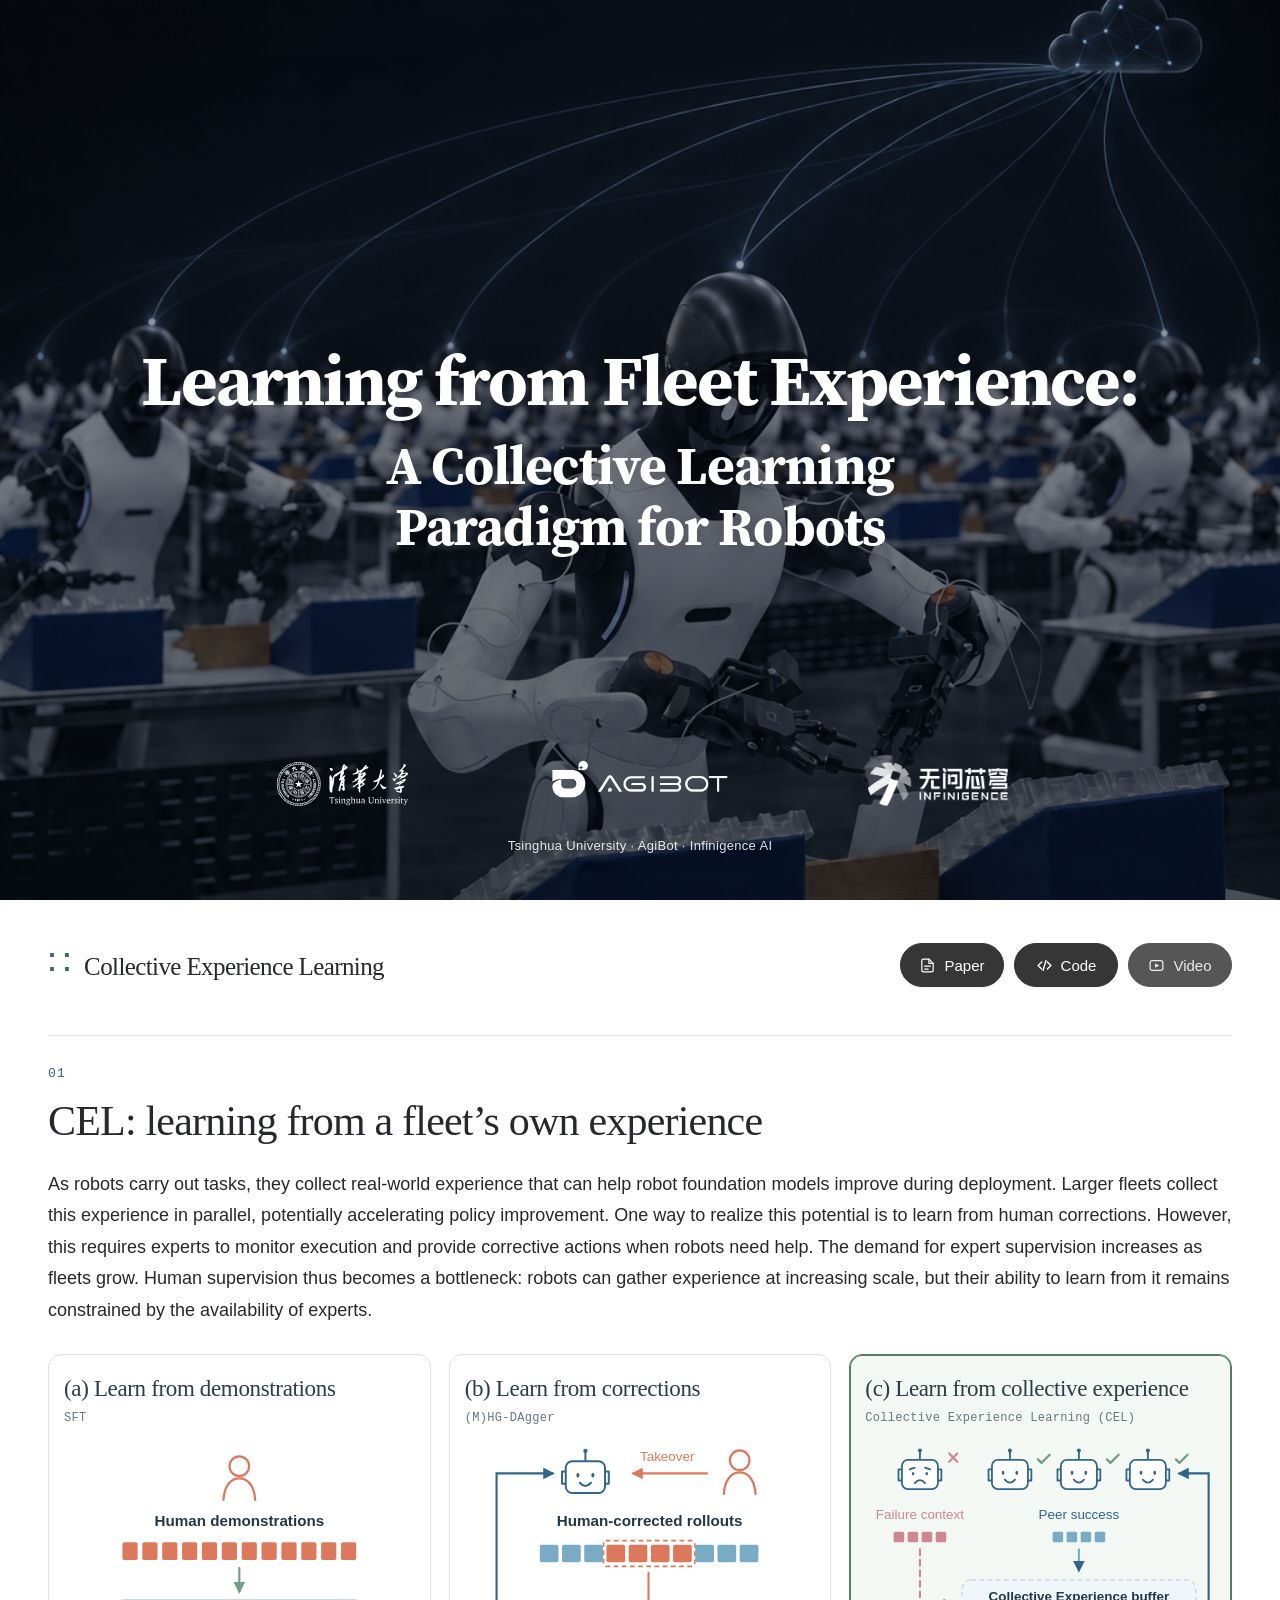
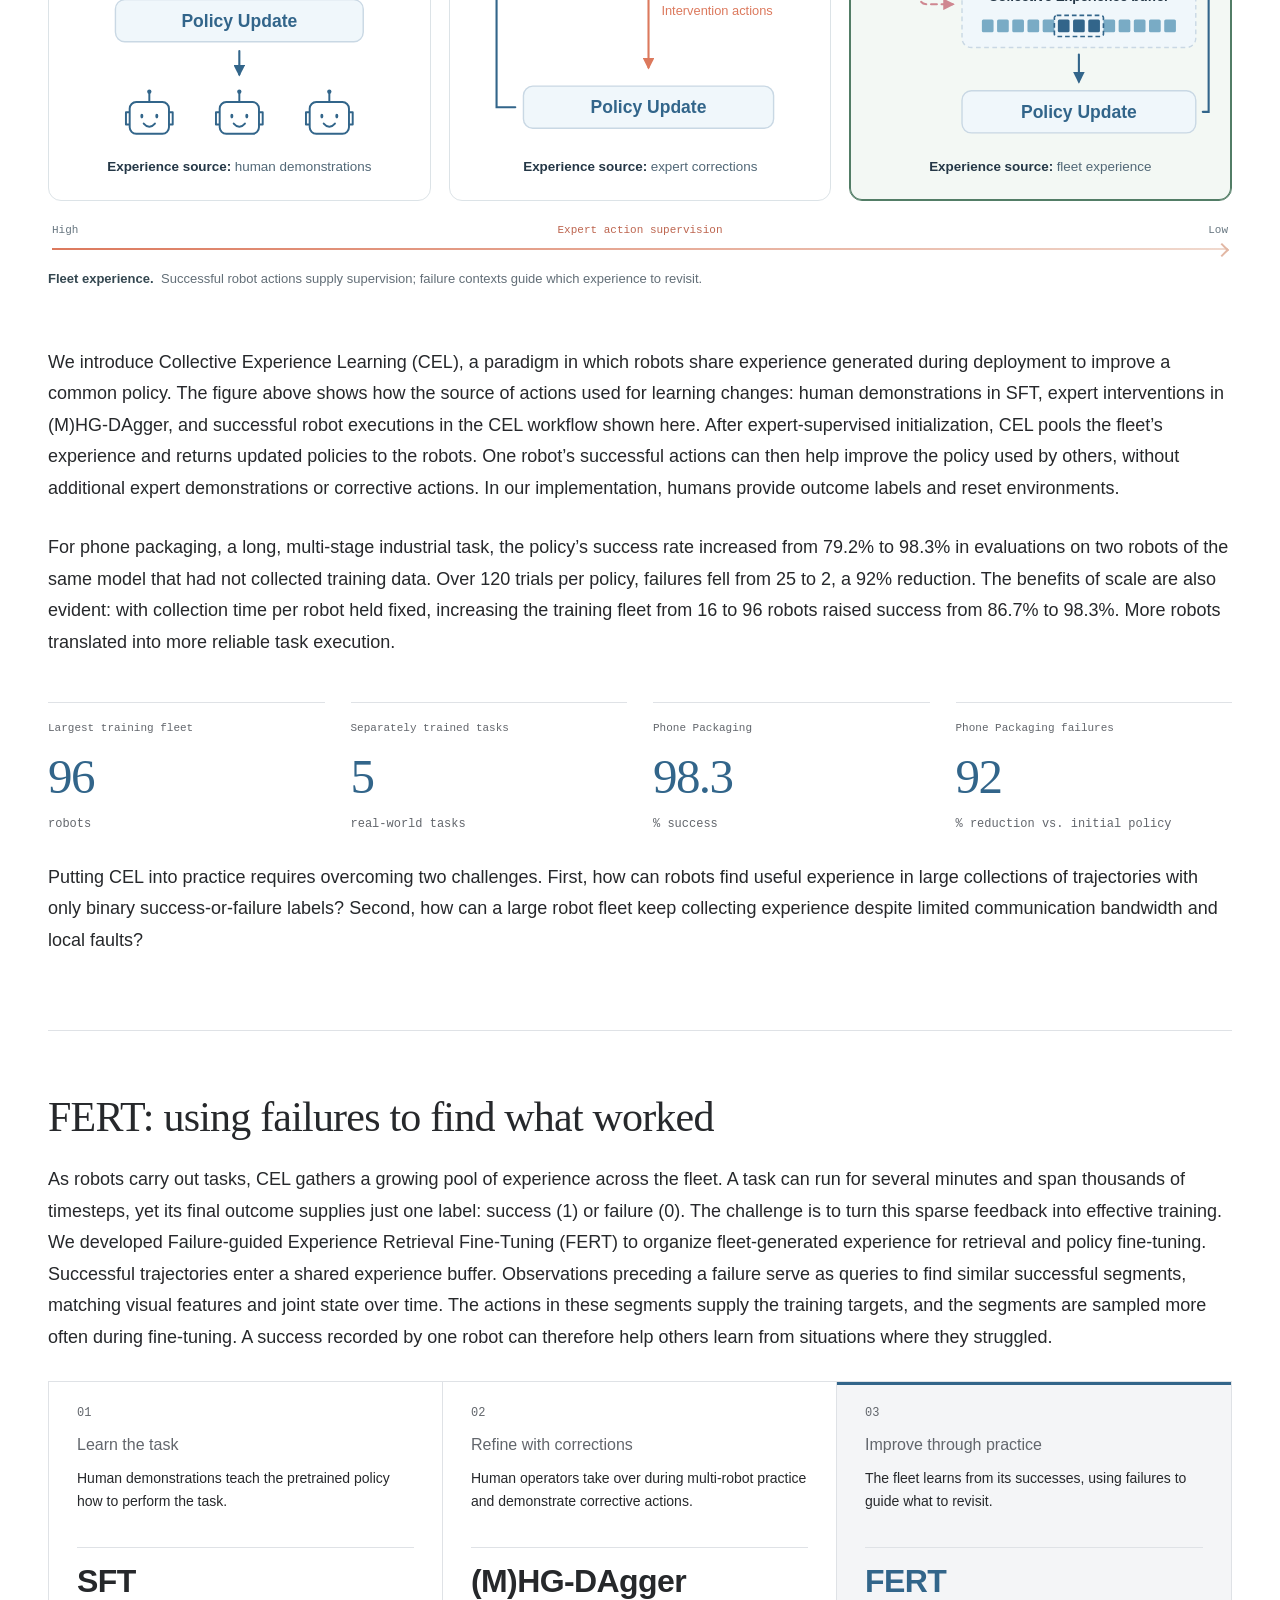
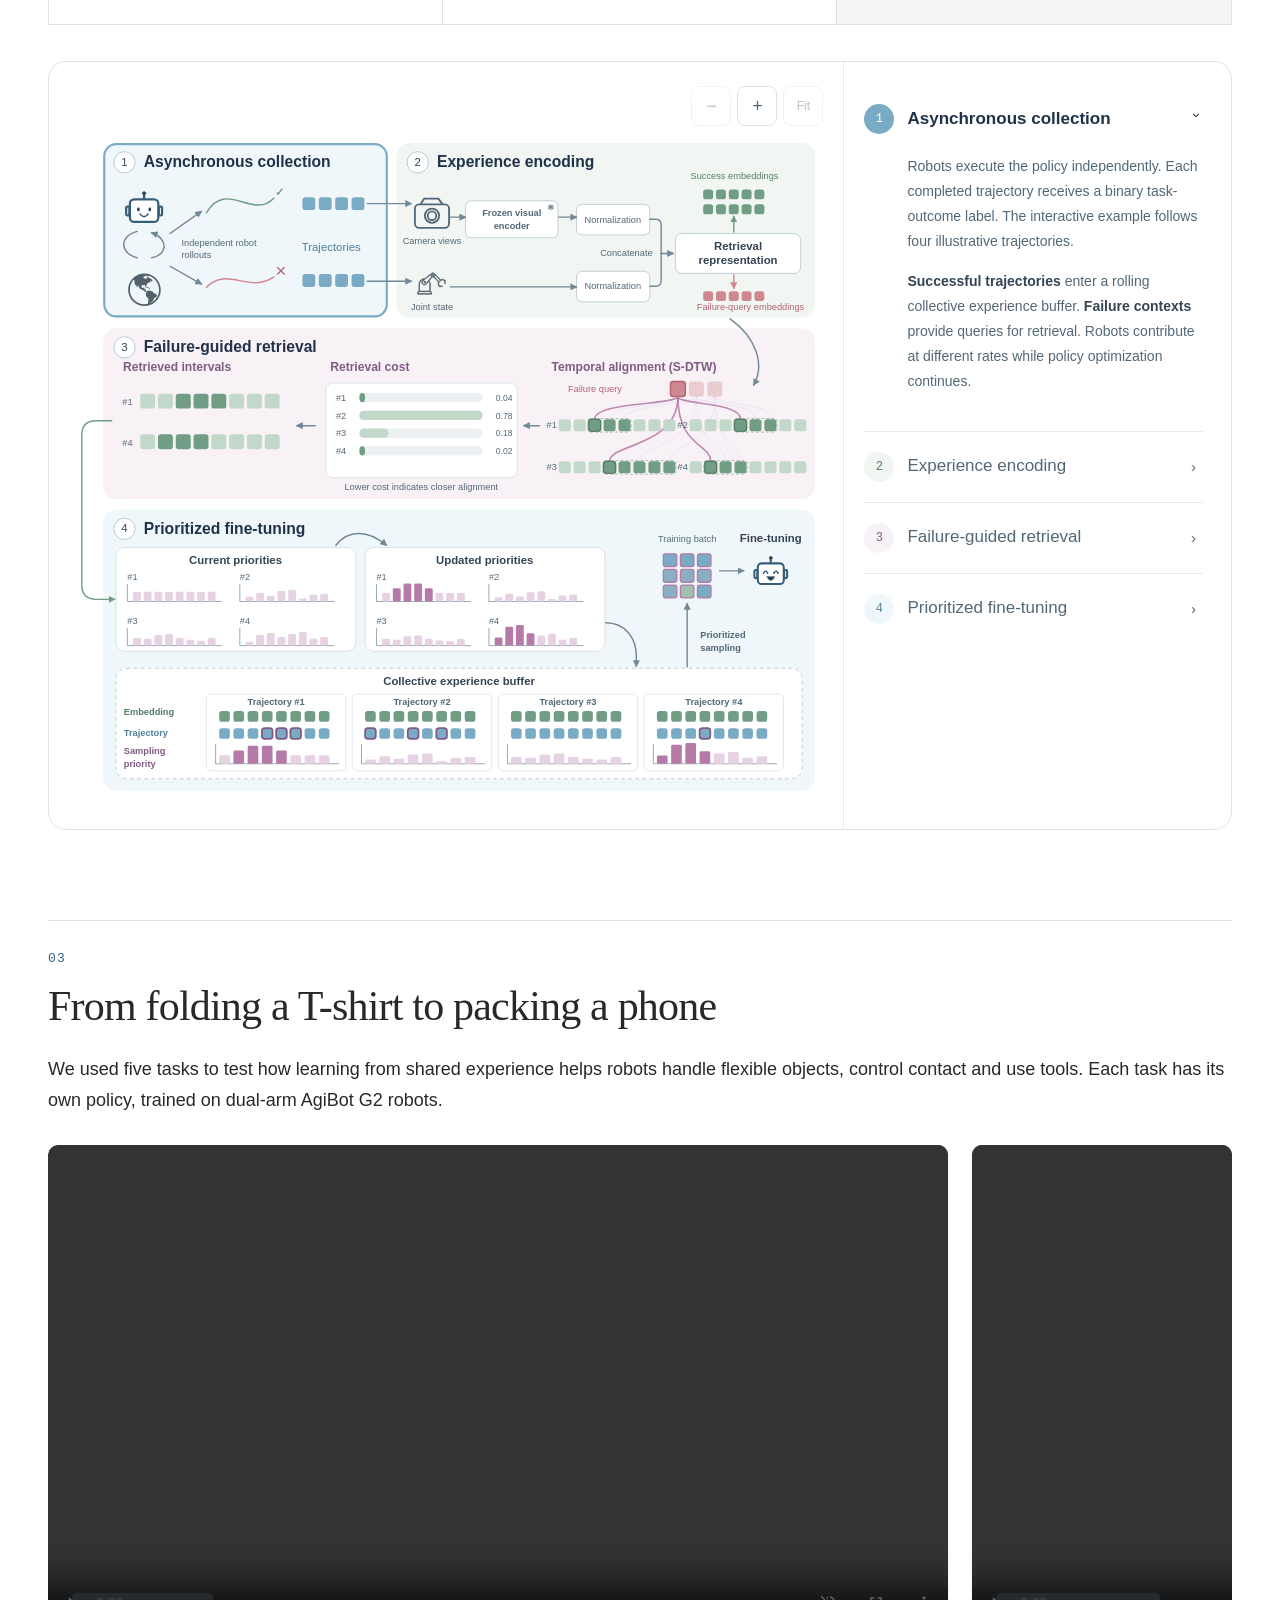
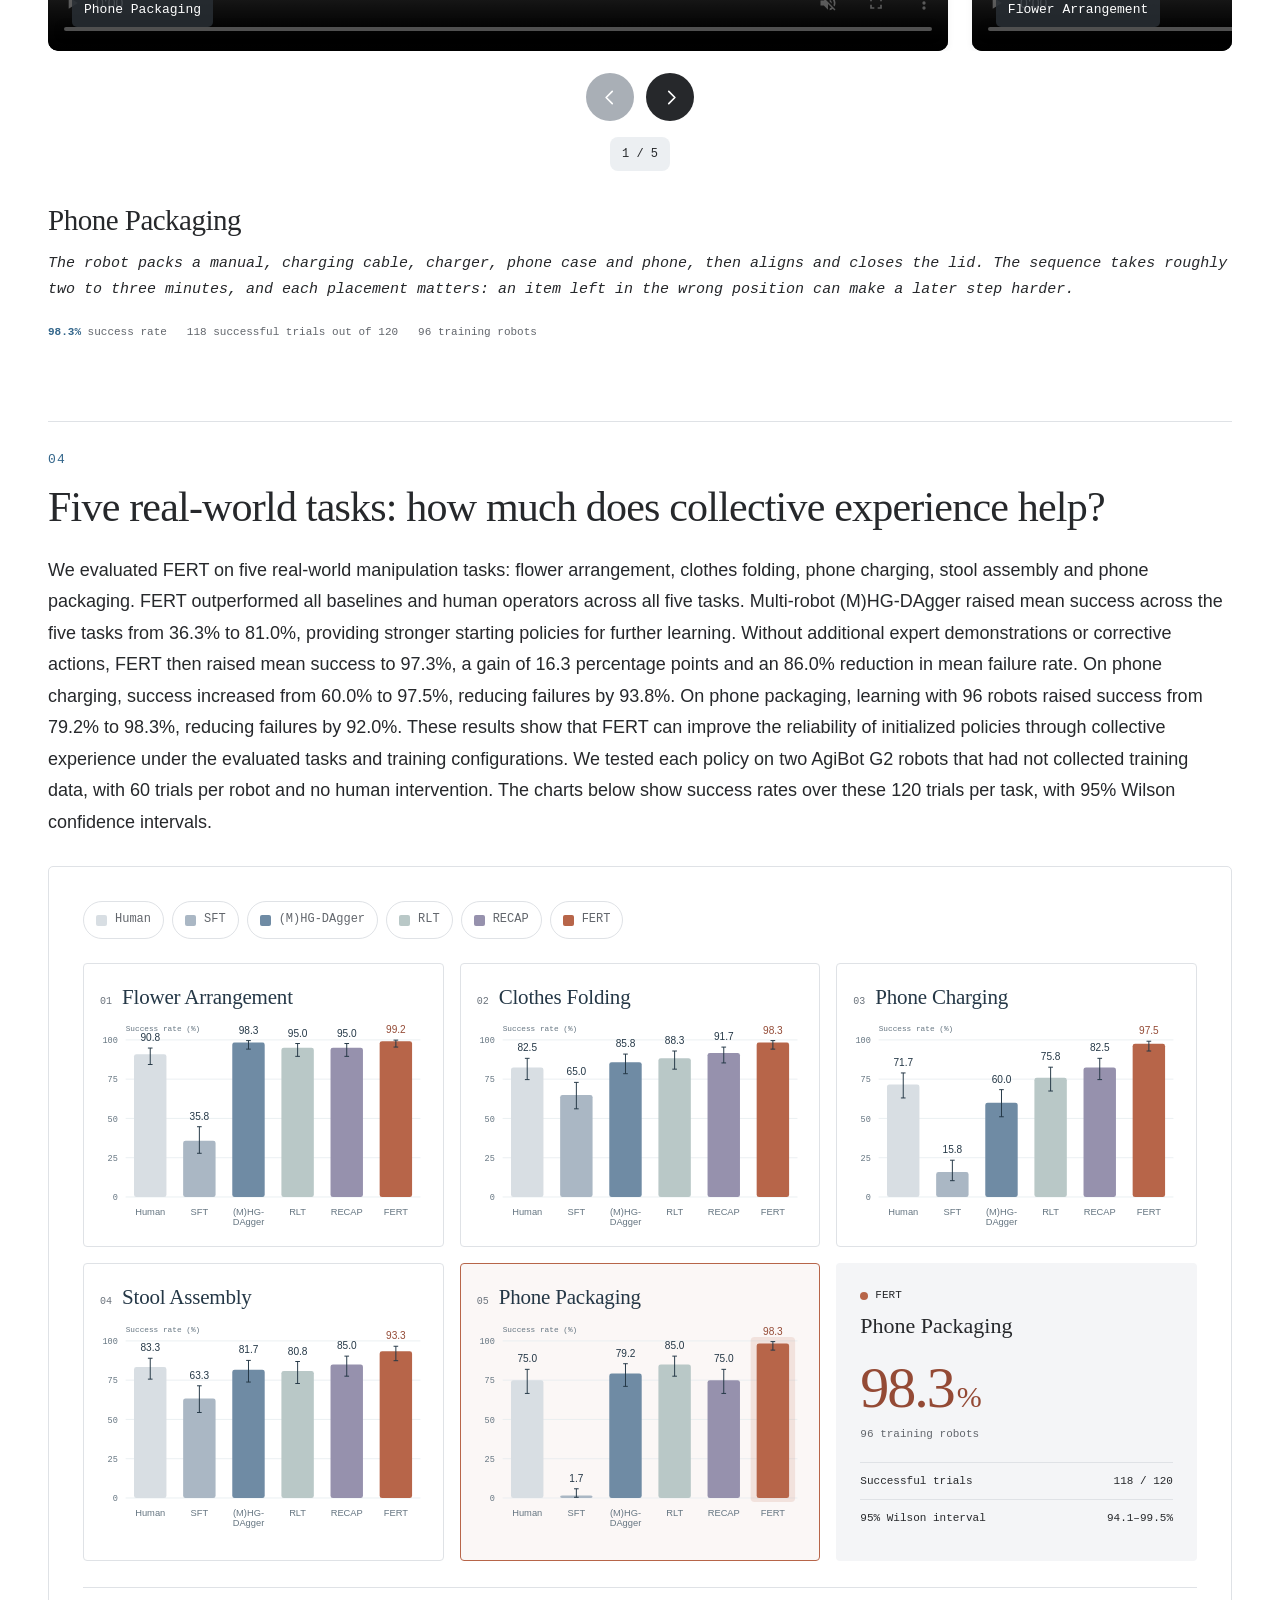
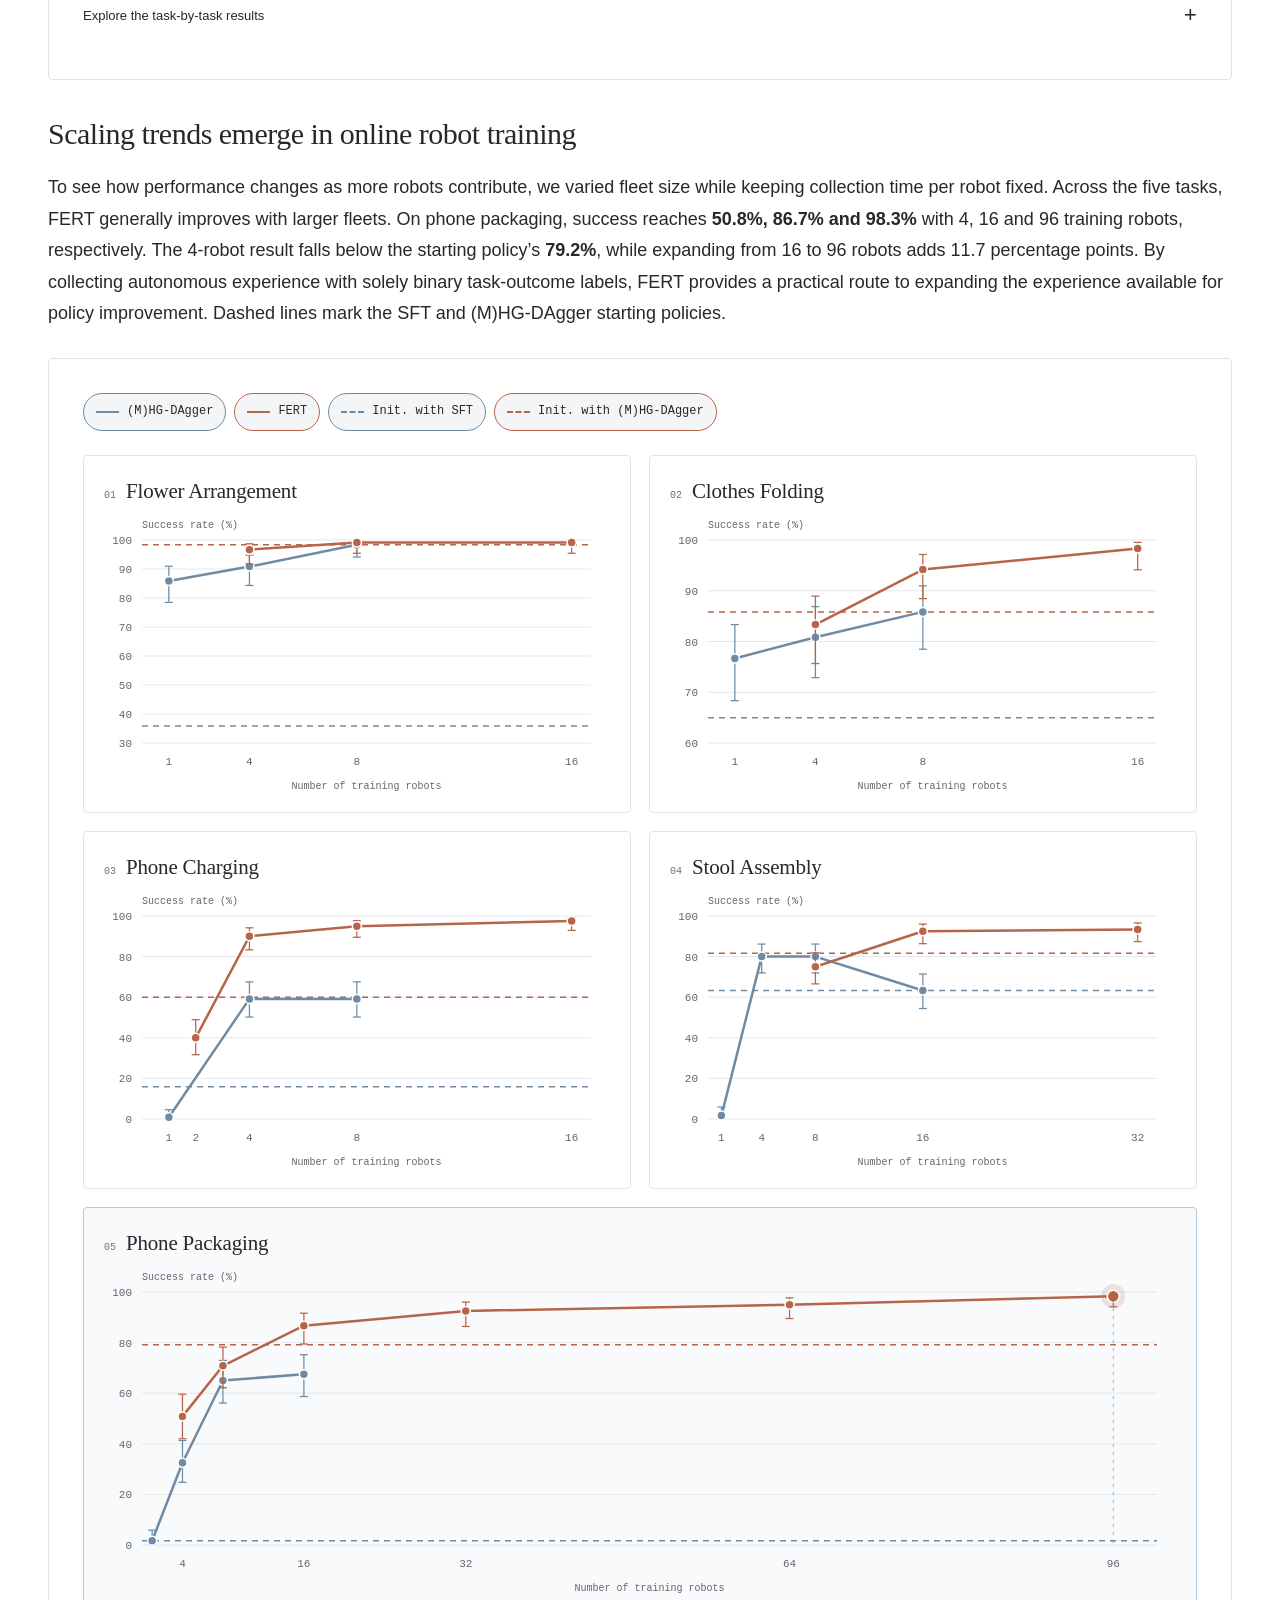
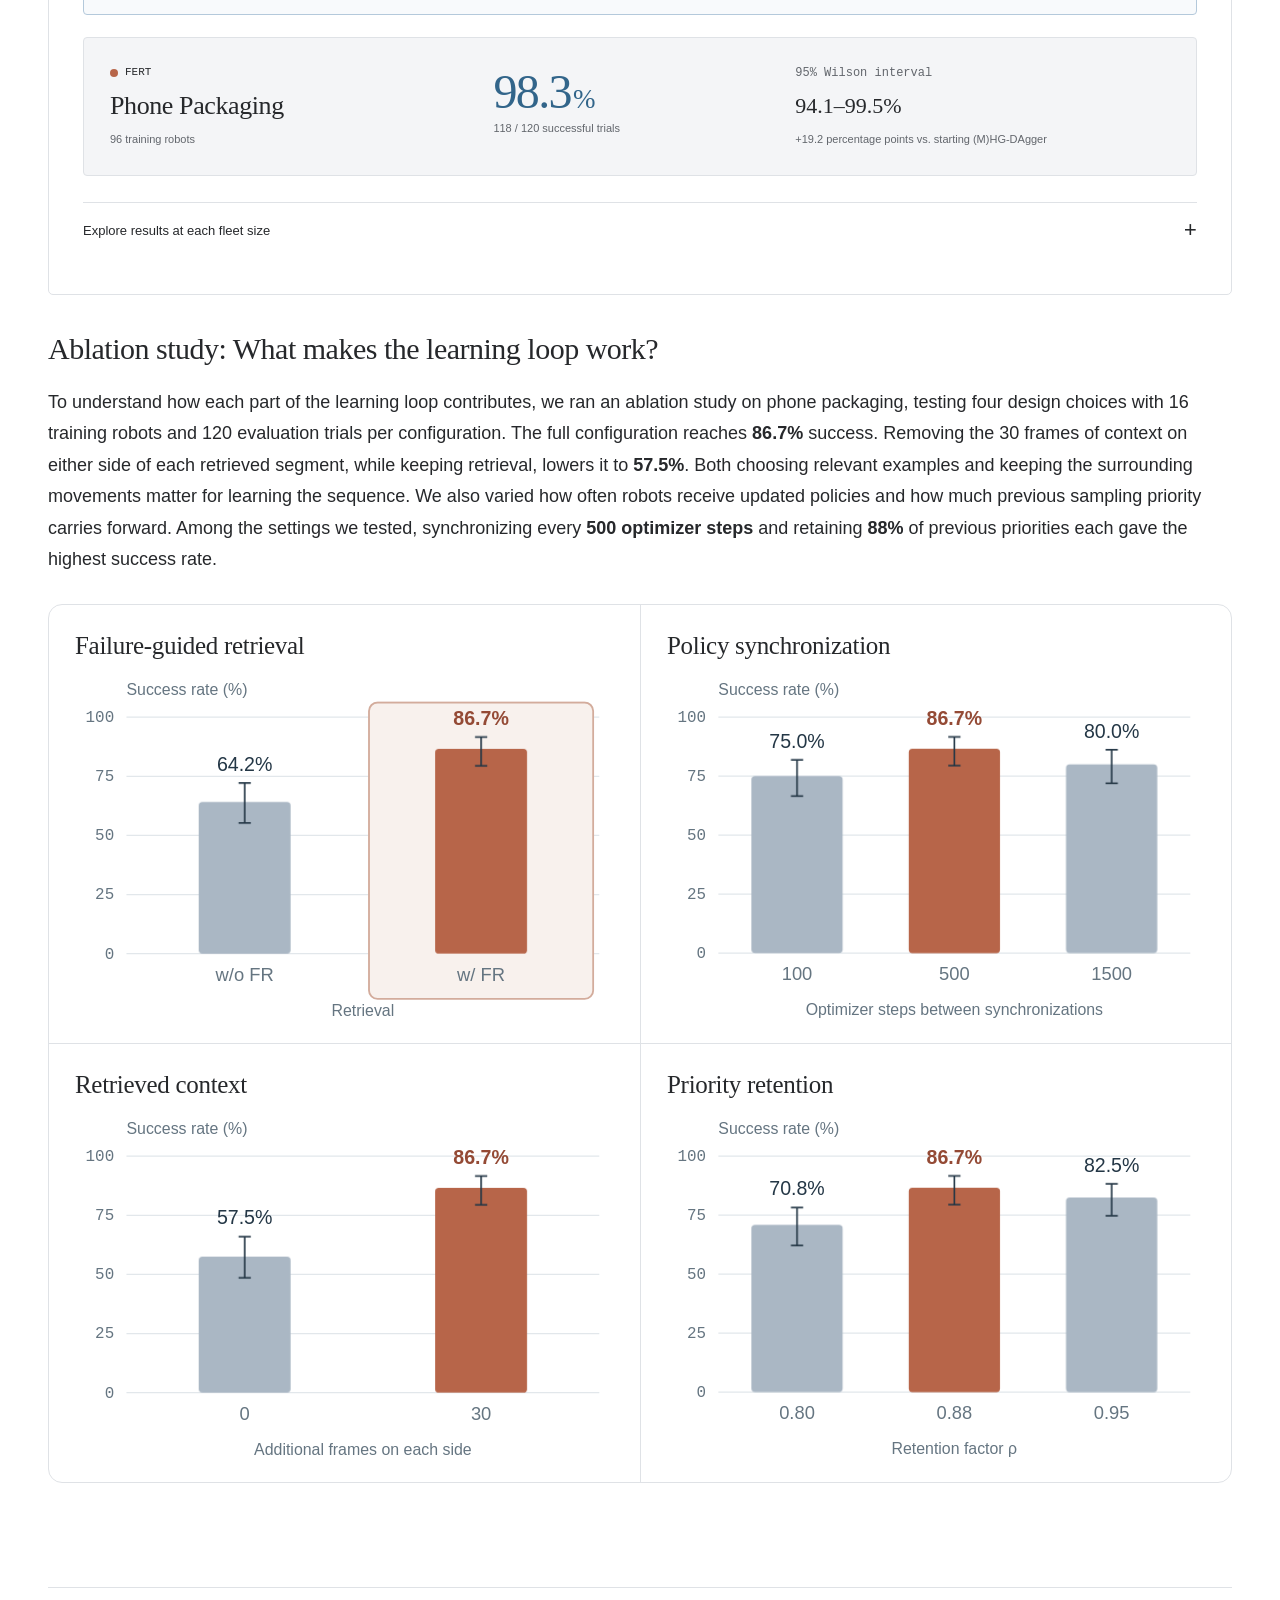
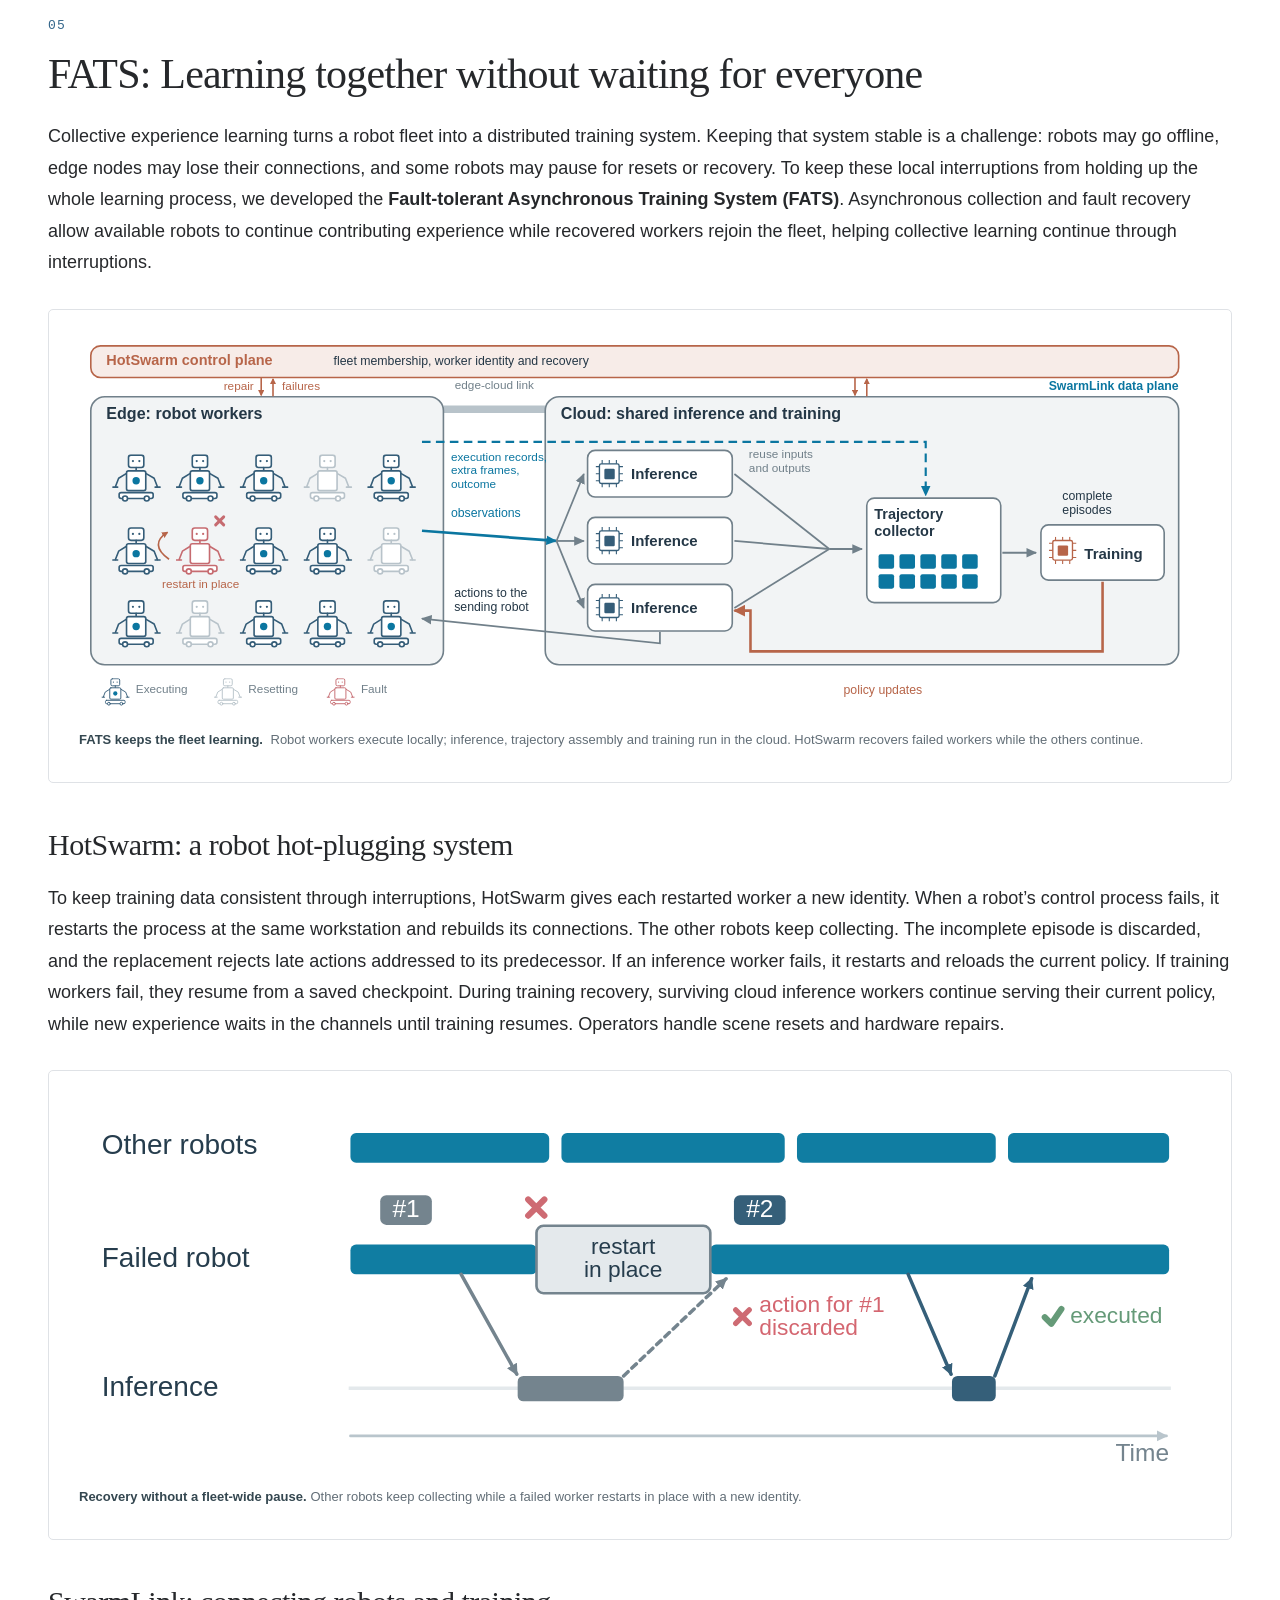
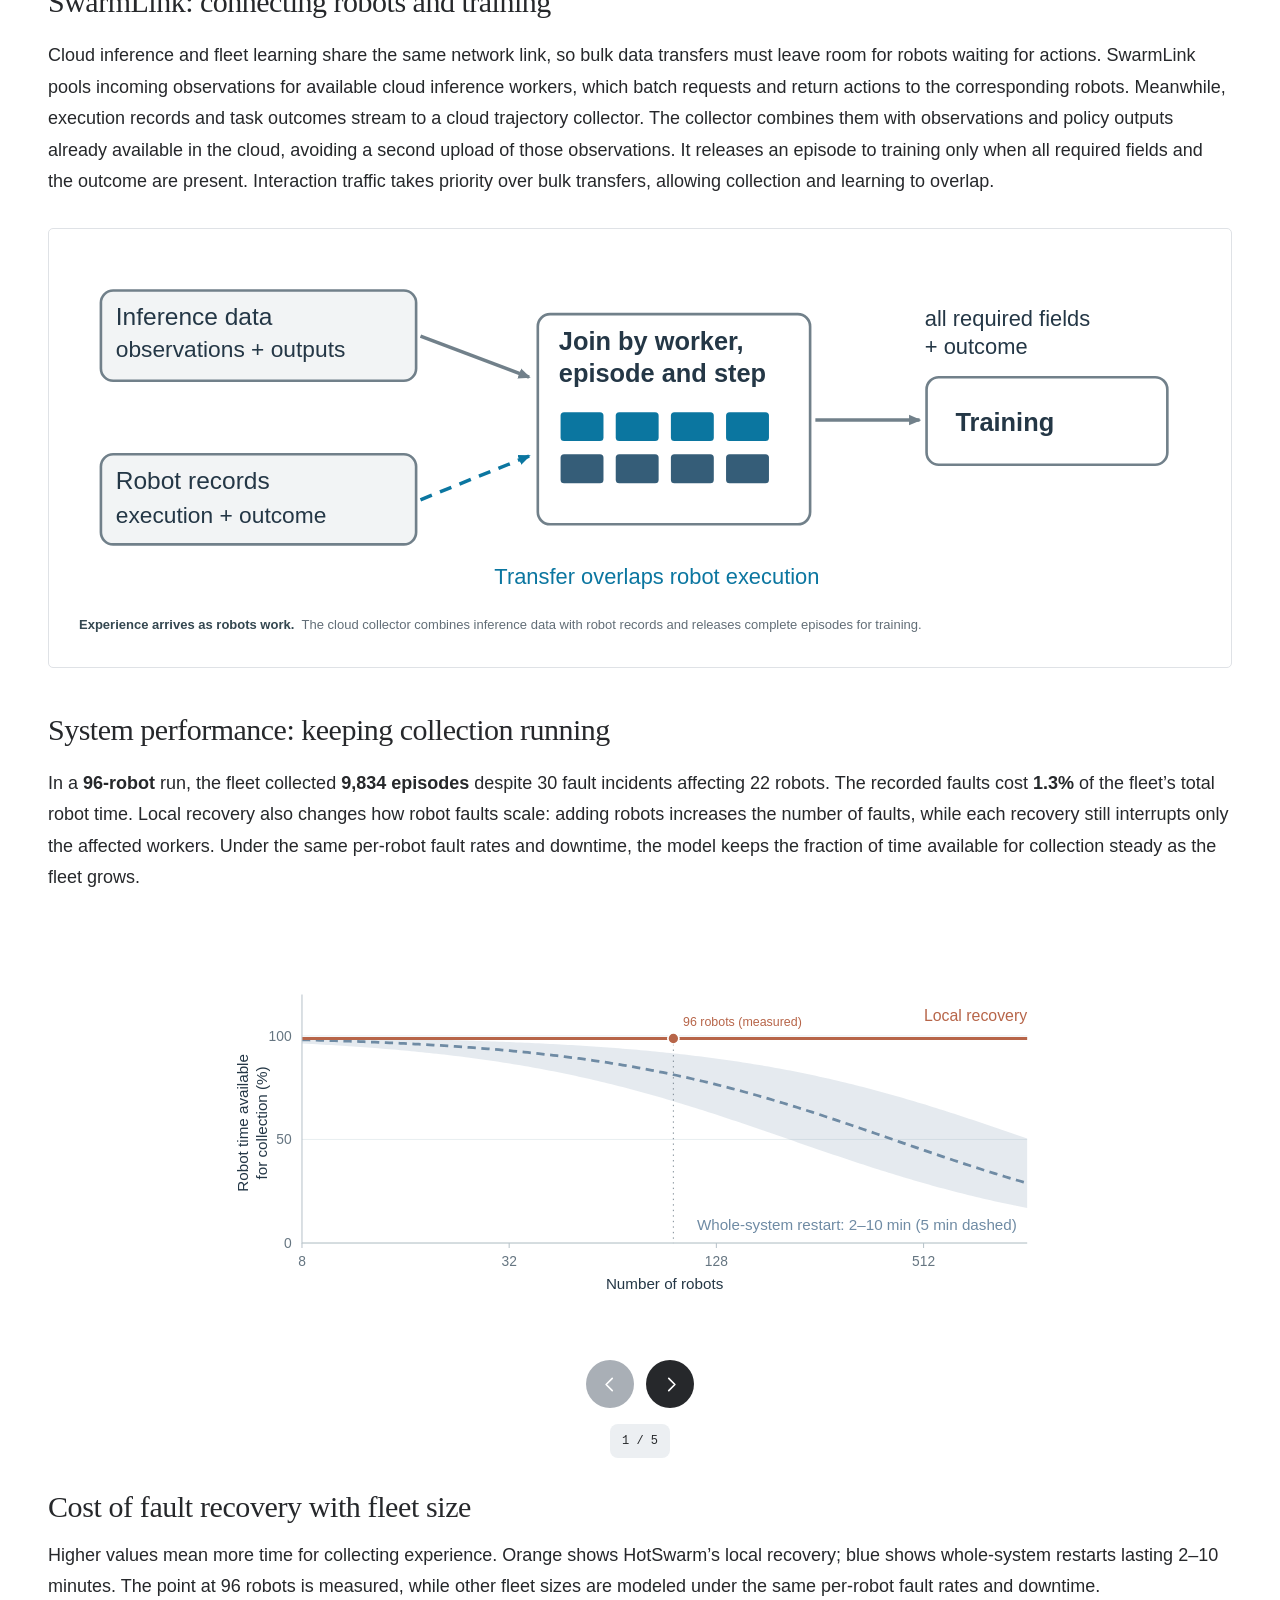
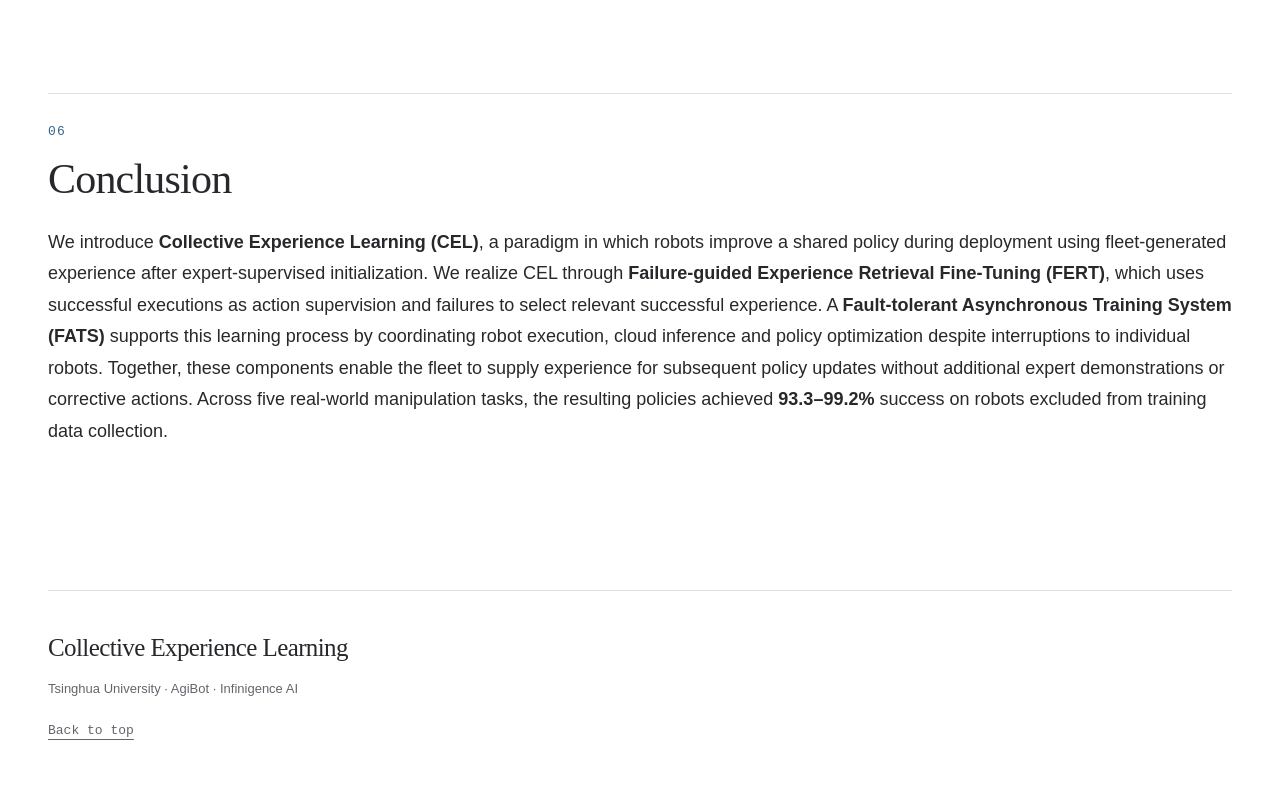
==== commit 95e42fbc: "Publish website from 41564ff281539f71c373de80e99364e08357a30f" ====
--- a/index.html
+++ b/index.html
@@ -16,7 +16,7 @@
   <link rel="stylesheet" href="fert.css?v=20261015-native-streams">
   <link rel="stylesheet" href="motion.css?v=20261012-smaller-logos">
   <link rel="stylesheet" href="fats.css?v=20261016-system-performance">
-  <link rel="stylesheet" href="cel-sources.css?v=20261015-native-overview">
+  <link rel="stylesheet" href="cel-sources.css?v=20261019-compact-labels">
   <link rel="stylesheet" href="system-diagrams.css?v=20261016-cloud-inference">
   <link rel="stylesheet" href="system-results-carousel.css?v=20261016-charts-70">
 </head>
--- a/cel-sources.css
+++ b/cel-sources.css
@@ -16,7 +16,9 @@
 .cel-sources .cel-source-grid {
   display: grid;
   grid-template-columns: repeat(3, minmax(0, 1fr));
-  gap: 18px;
+  grid-template-rows: auto auto auto;
+  column-gap: 18px;
+  row-gap: 0;
   padding: 4px;
   margin: -4px;
   touch-action: auto;
@@ -25,7 +27,10 @@
 .cel-sources .cel-source-card {
   --cel-source-color: #587e93;
   --cel-source-soft: #f4f8fa;
-  display: block;
+  display: grid;
+  grid-template-rows: subgrid;
+  grid-row: span 3;
+  row-gap: 0;
   min-width: 0;
   width: 100%;
   padding: 20px 15px 13px;
@@ -69,7 +74,7 @@
 
 .cel-sources .cel-source-heading {
   display: block;
-  min-height: 2.4em;
+  min-height: 0;
   font: 23px/1.2 var(--serif, Georgia, serif);
   letter-spacing: -.35px;
   color: #2b3d45;
@@ -78,8 +83,8 @@
 .cel-sources .cel-source-method {
   display: block;
   min-height: 1.6em;
-  margin-top: 7px;
-  font: 10px/1.6 var(--mono, monospace);
+  margin-top: 6px;
+  font: 12px/1.6 var(--mono, monospace);
   color: #687781;
   letter-spacing: .025em;
 }
@@ -134,18 +139,18 @@
   display: block;
   grid-column: 1 / -1;
   height: 10px;
-  background: linear-gradient(to right, #dc795d, #f0d9ce) left center / 100% 1px no-repeat;
+  background: linear-gradient(to right, #dc795d, #f0d9ce) left center / 100% 2px no-repeat;
 }
 
 .cel-sources .cel-supervision > i::after {
   content: "";
   position: absolute;
-  top: 2px;
+  top: 1px;
   right: 1px;
-  width: 6px;
-  height: 6px;
-  border-top: 1px solid #e2b7a4;
-  border-right: 1px solid #e2b7a4;
+  width: 8px;
+  height: 8px;
+  border-top: 2px solid #e2b7a4;
+  border-right: 2px solid #e2b7a4;
   transform: rotate(45deg);
 }
 
@@ -177,7 +182,7 @@
     grid-template-columns: none;
     grid-auto-flow: column;
     grid-auto-columns: minmax(330px, calc((100% - 14px) / 2));
-    gap: 14px;
+    column-gap: 14px;
     overflow-x: auto;
     padding-bottom: 12px;
     scroll-snap-type: x proximity;
@@ -210,7 +215,7 @@
   .cel-sources .cel-source-grid {
     grid-template-columns: repeat(3, minmax(0, 1fr));
     grid-auto-flow: row;
-    gap: 12px;
+    column-gap: 12px;
     overflow: visible;
   }
   .cel-sources .cel-source-card { break-inside: avoid; }
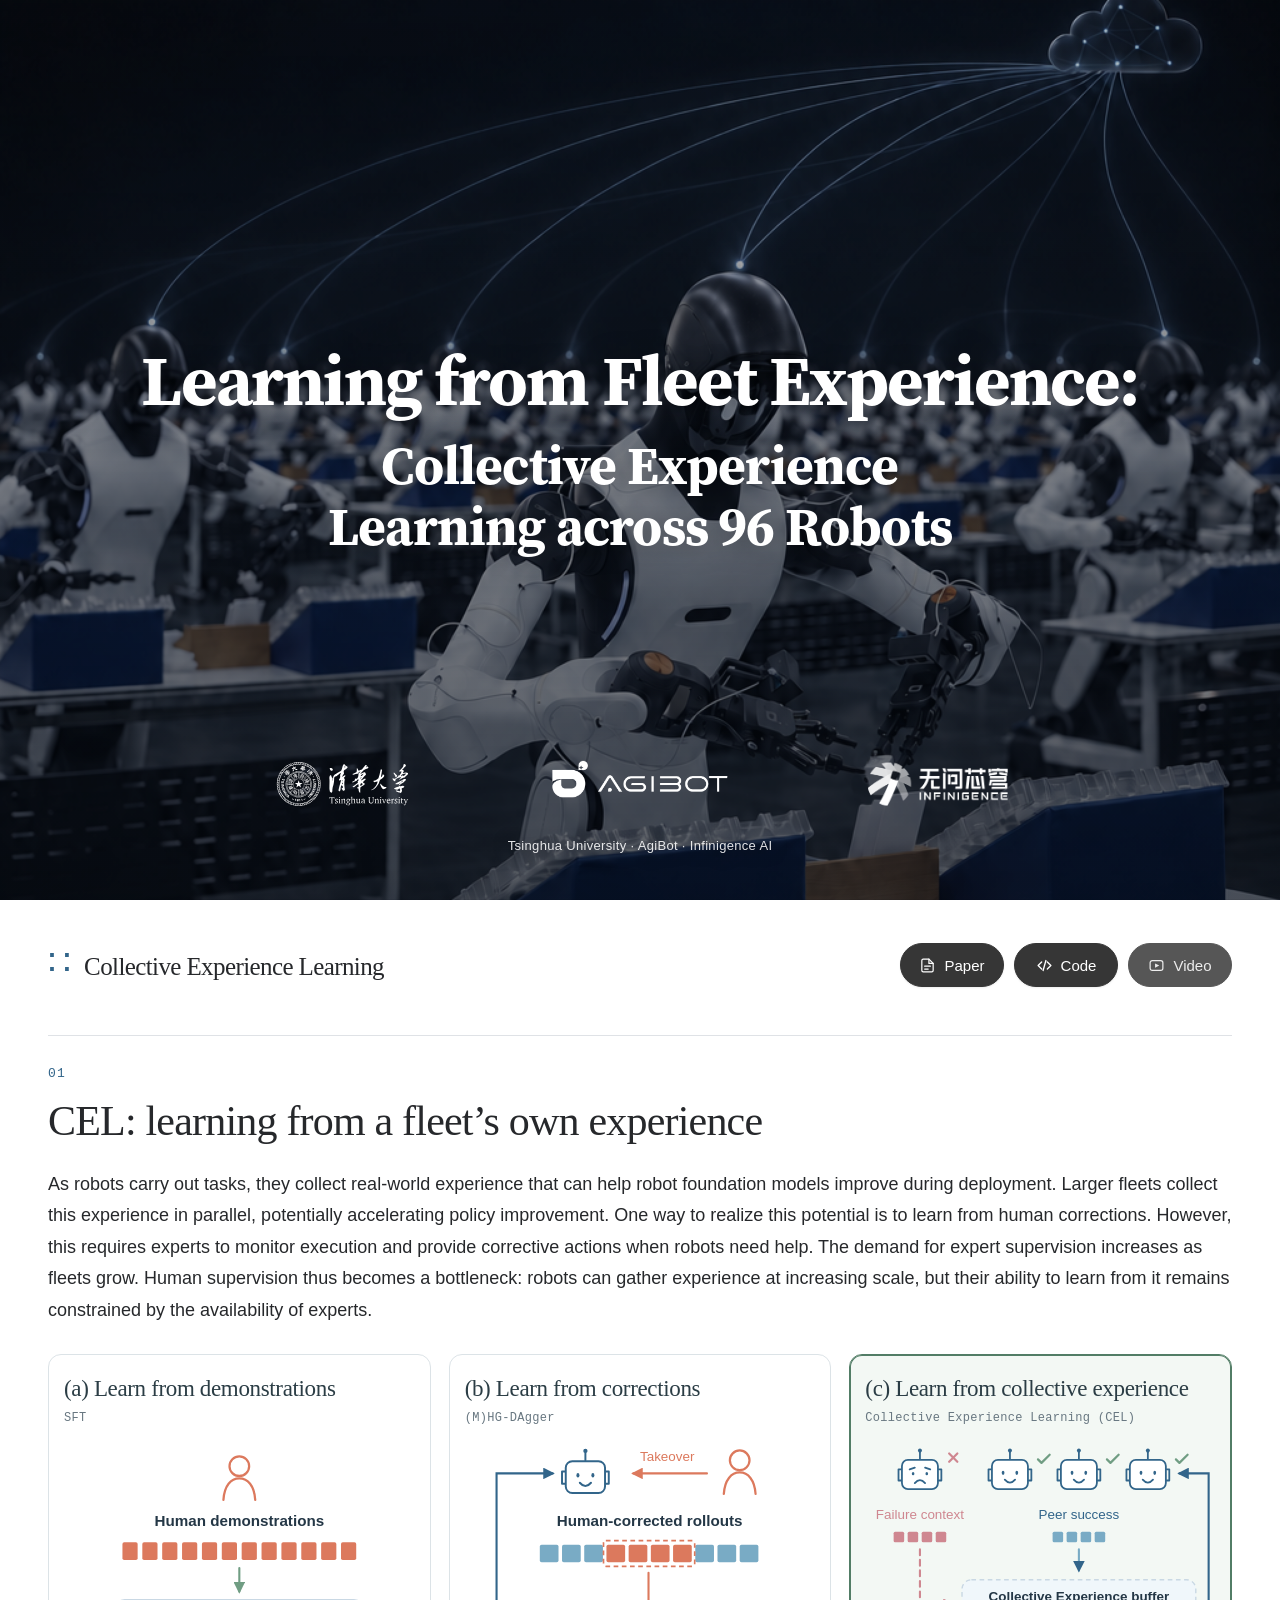
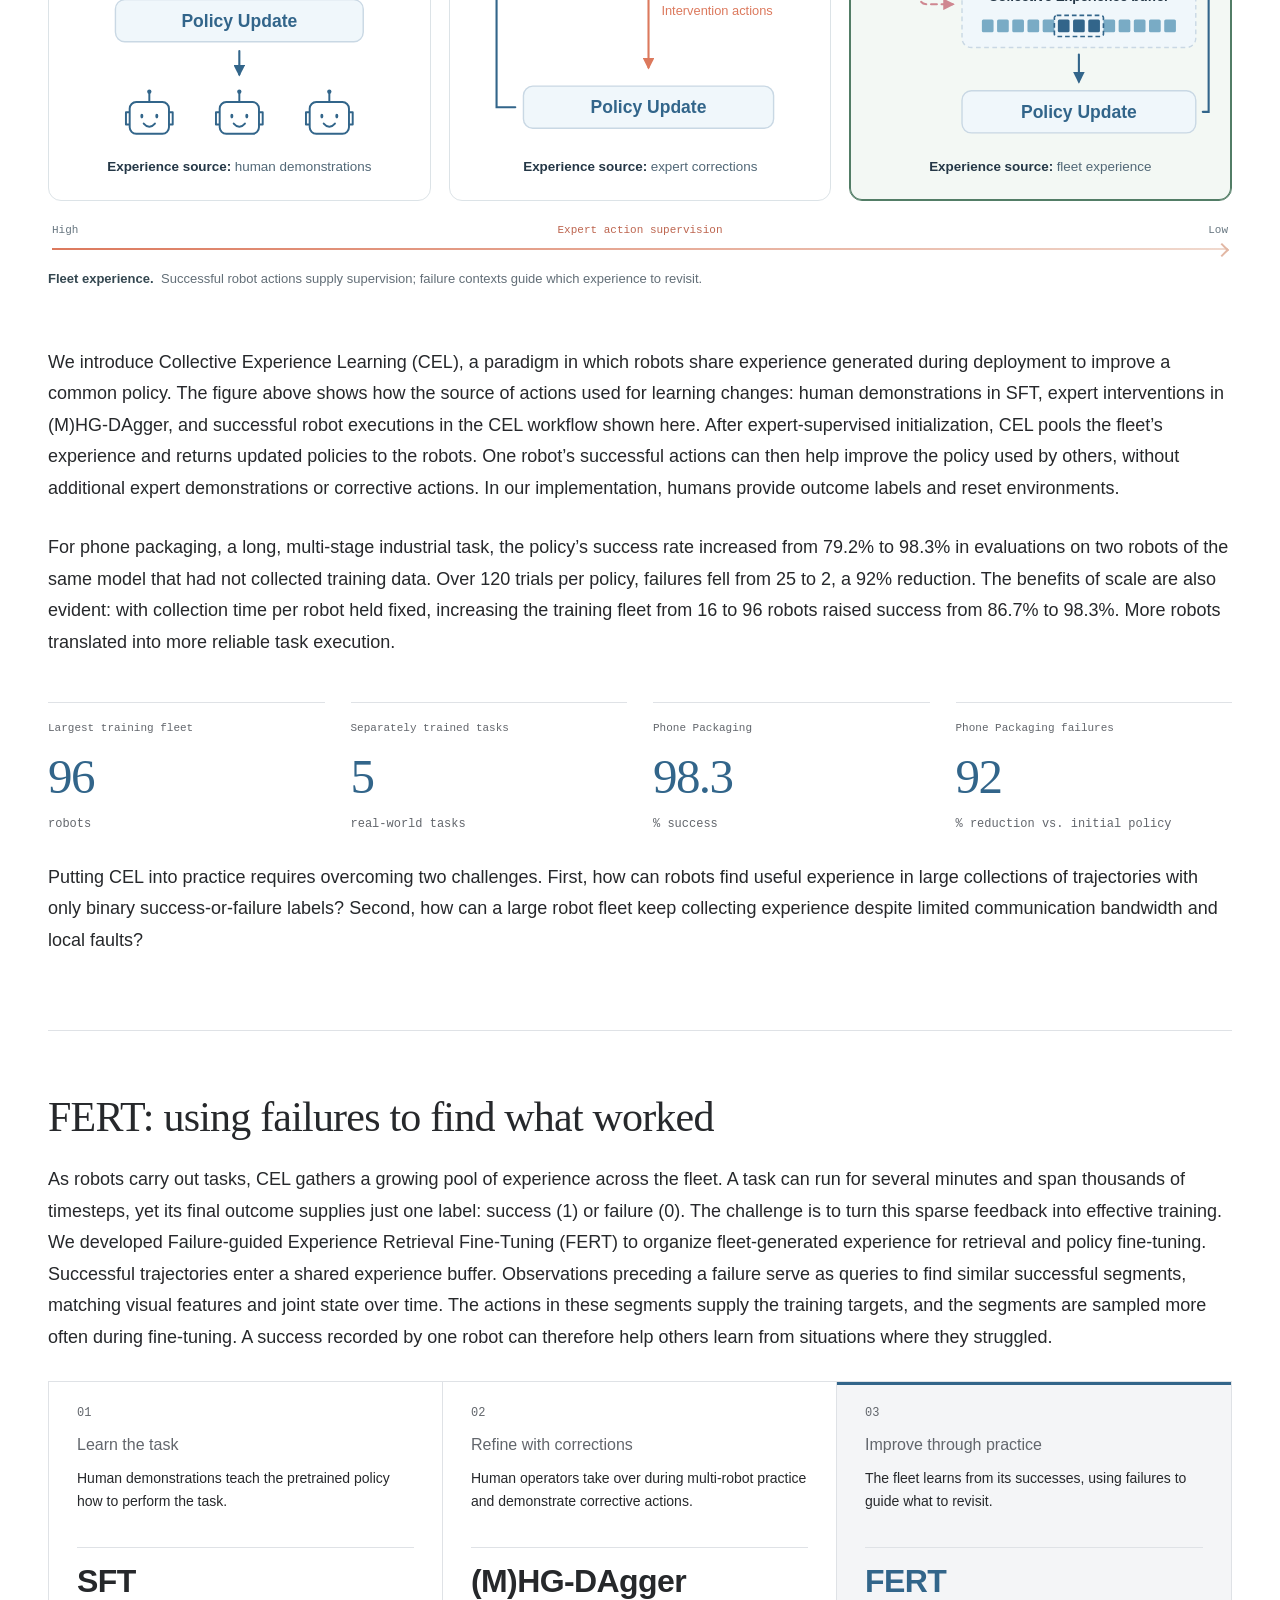
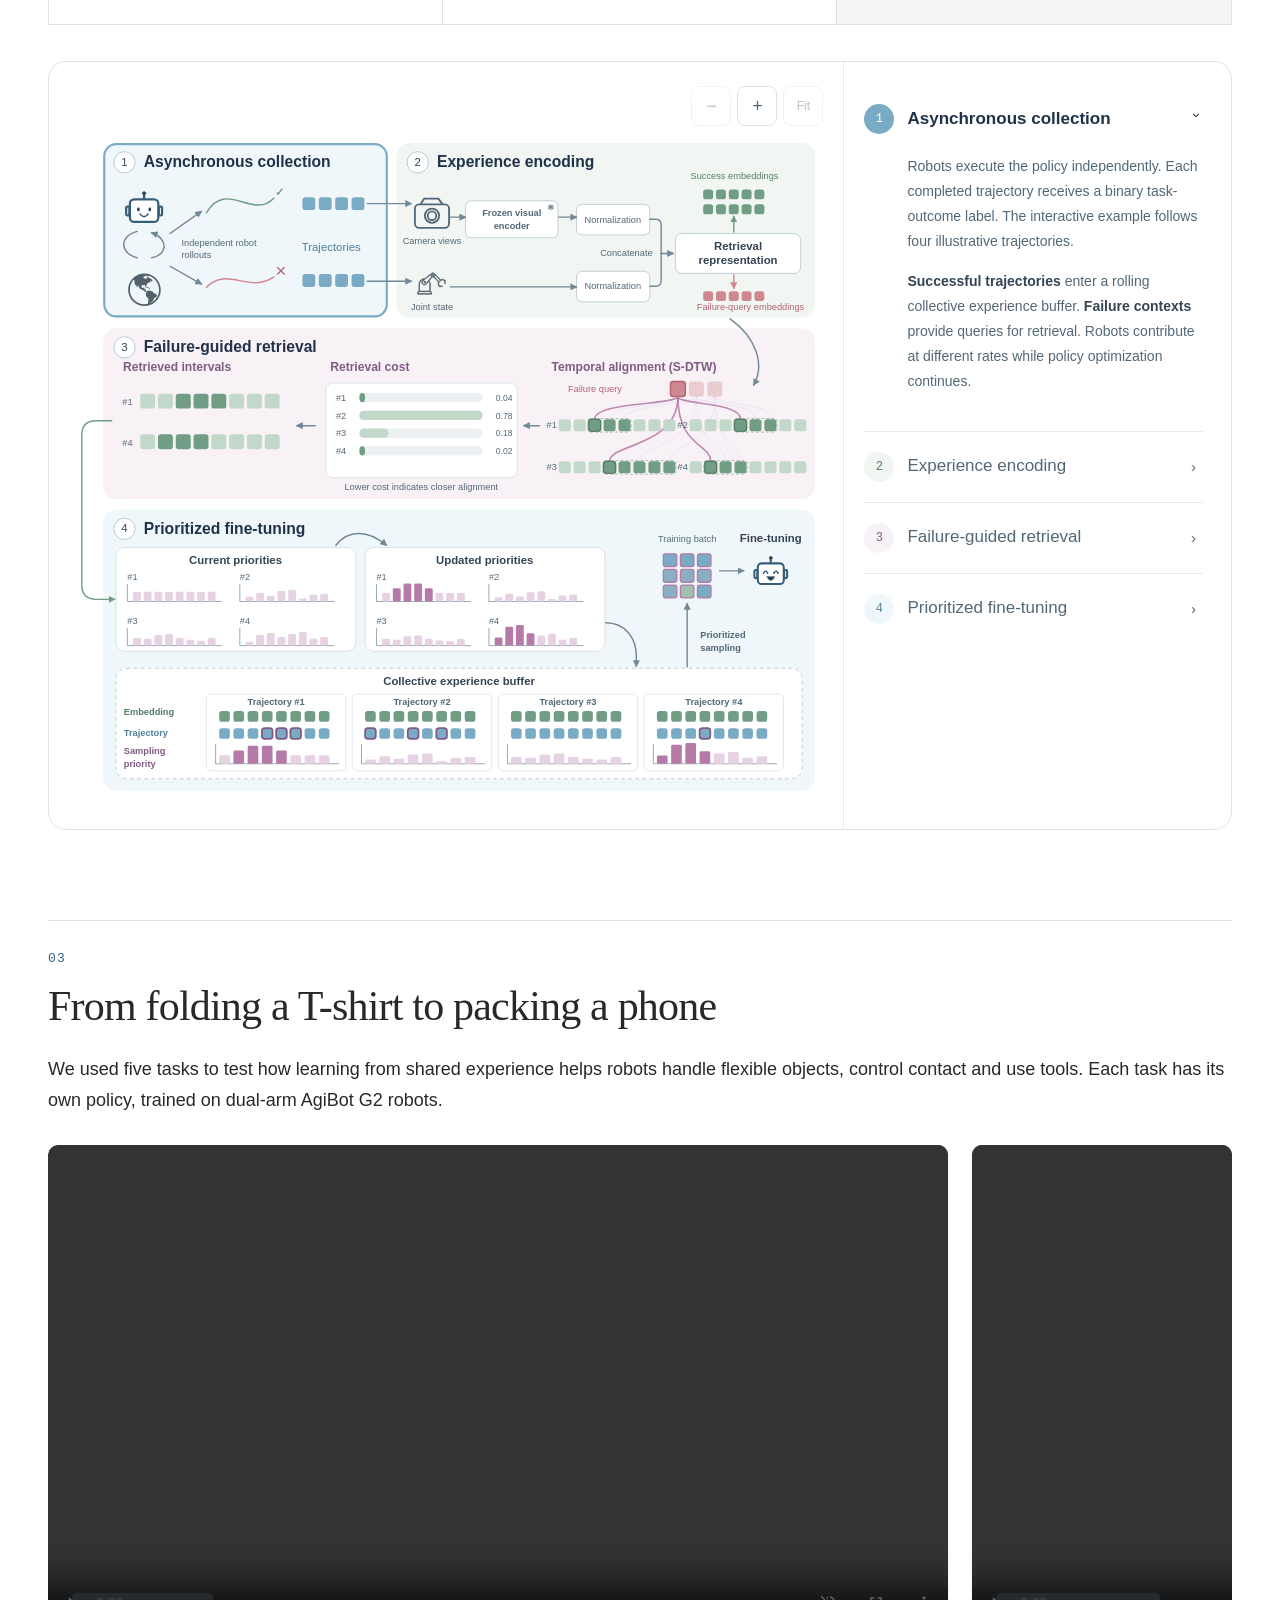
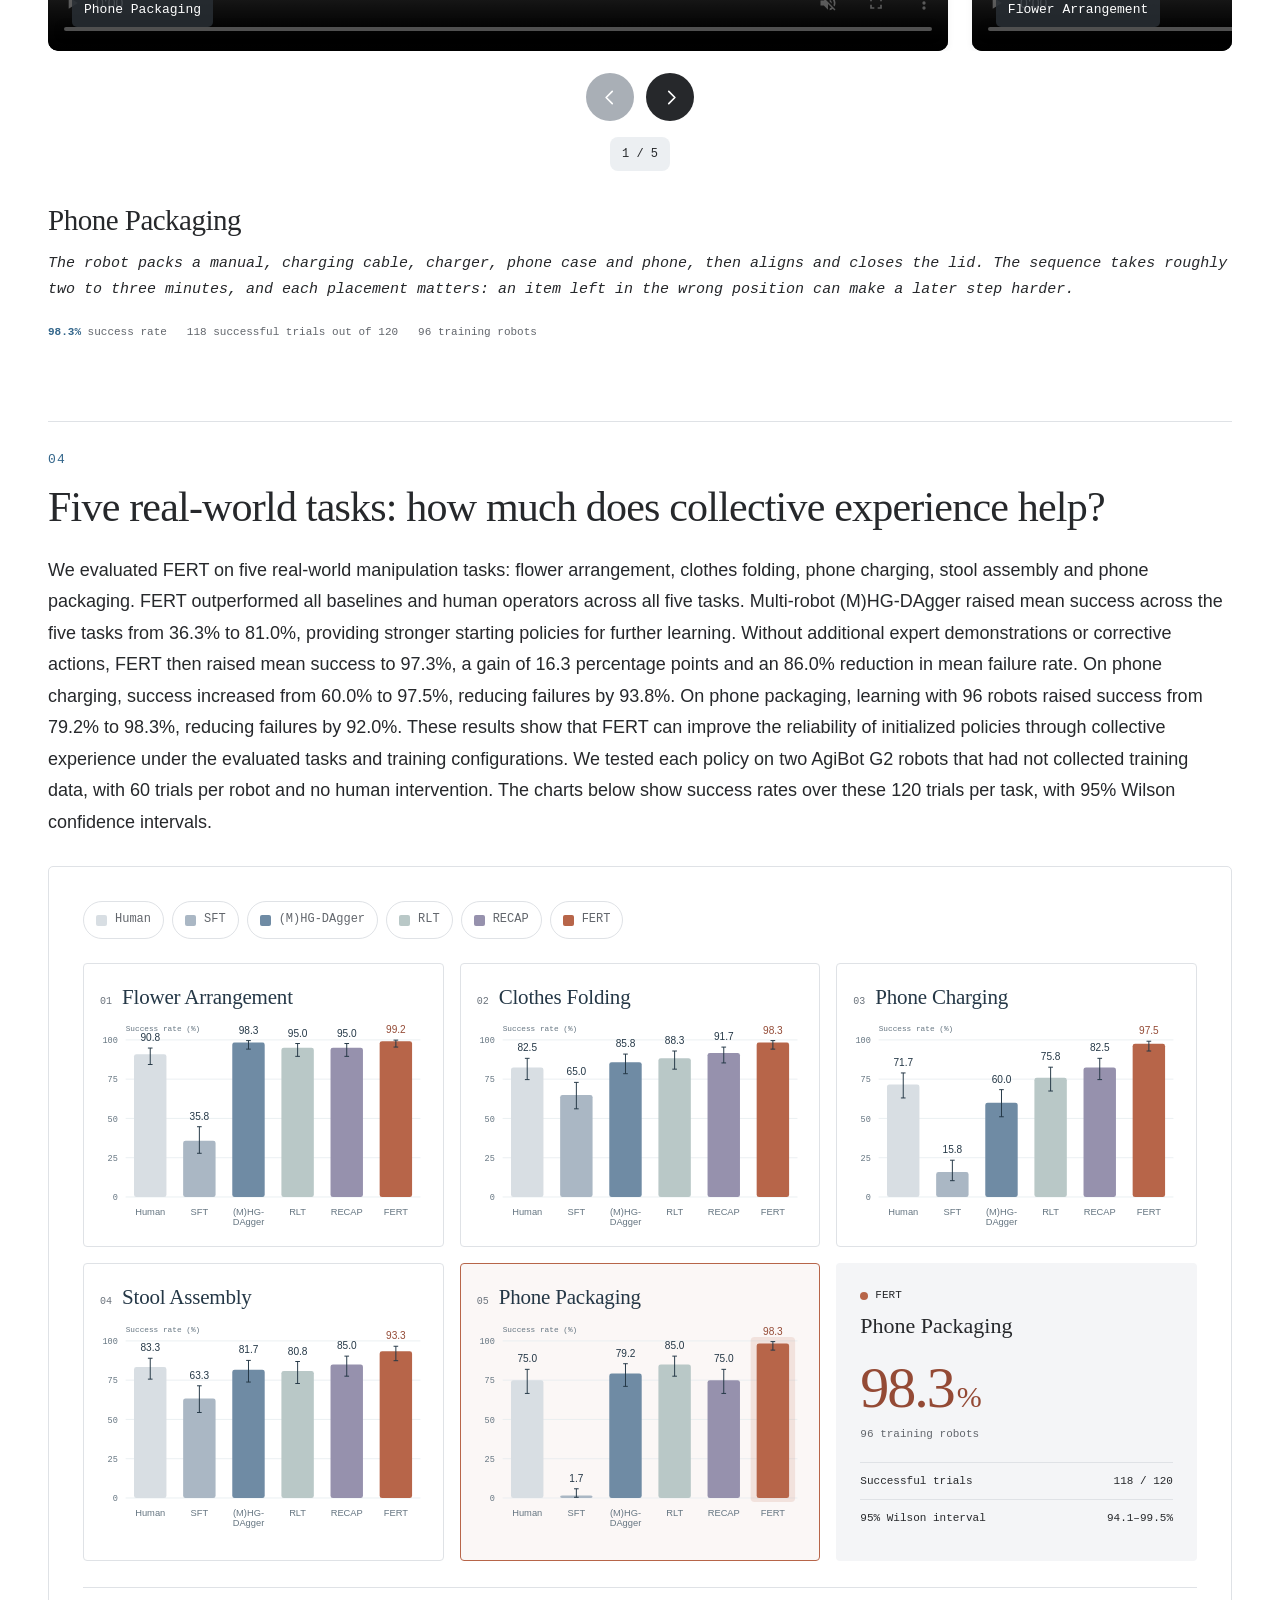
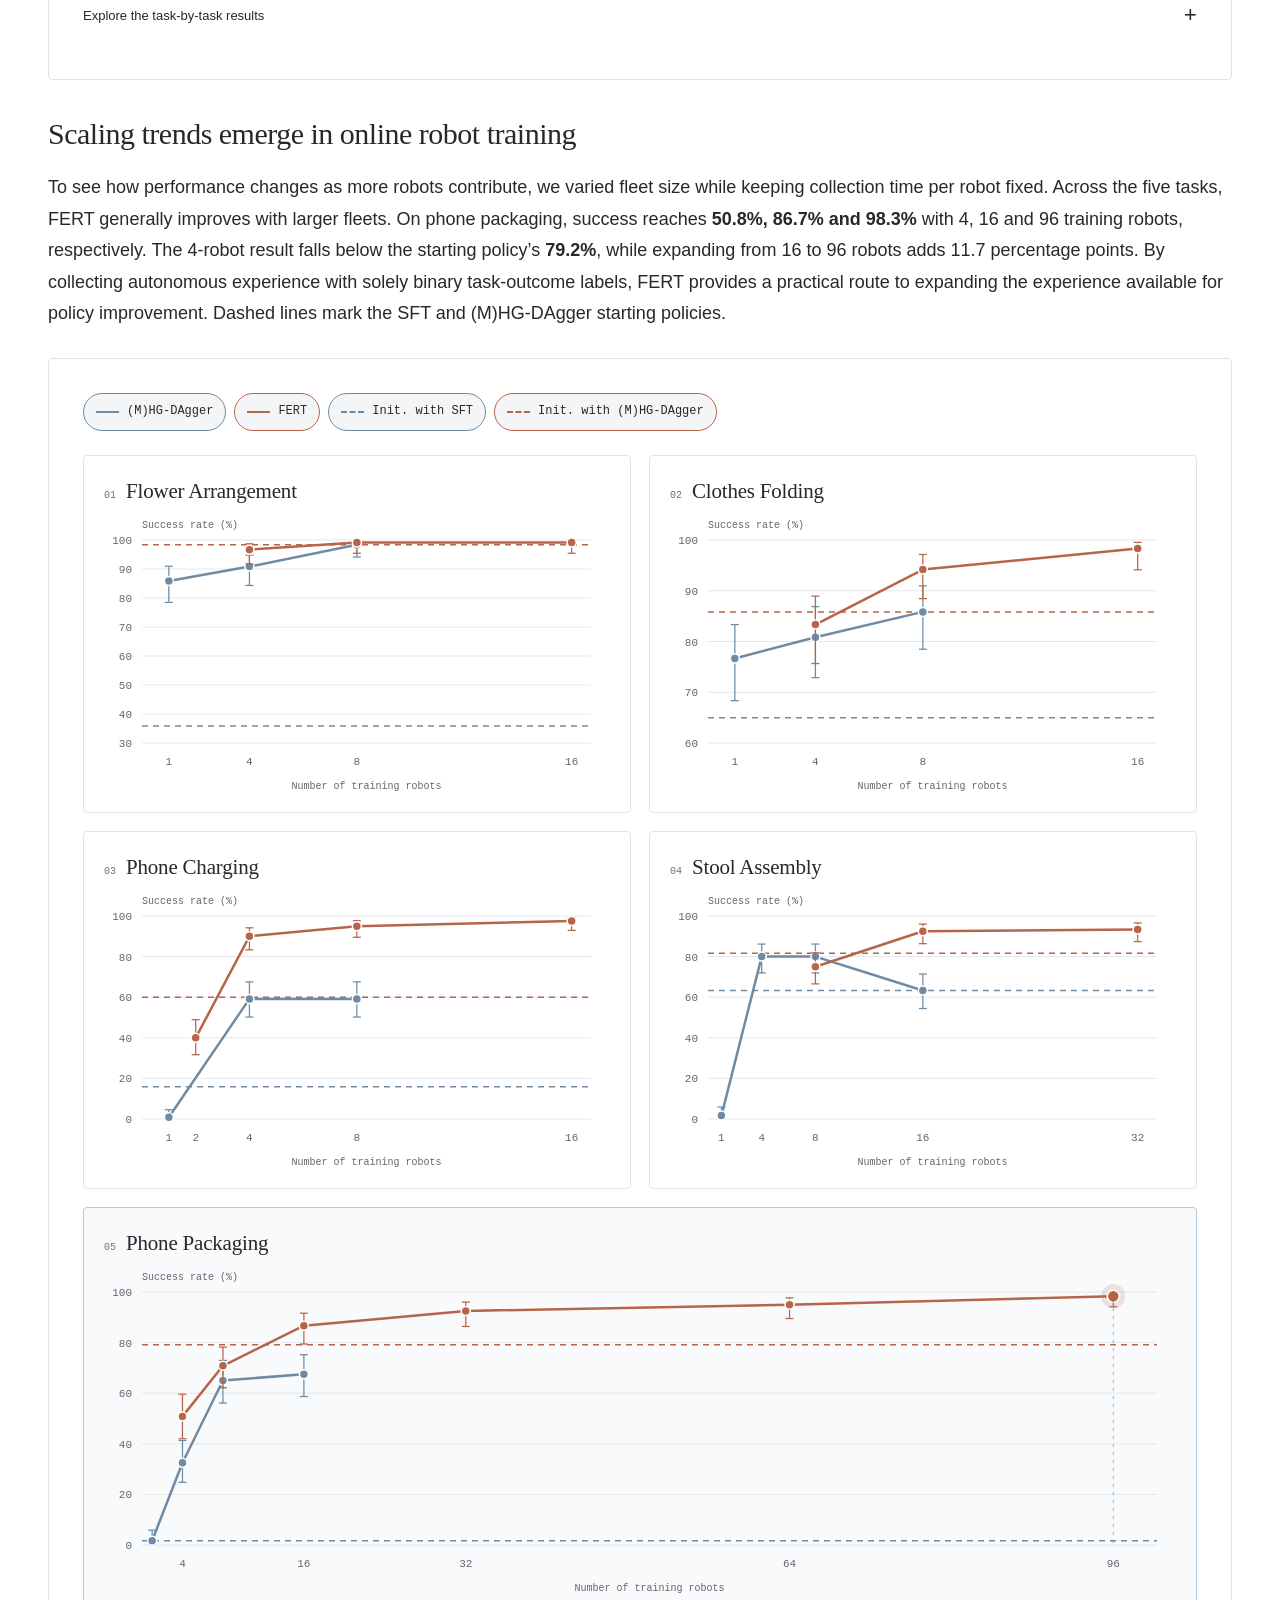
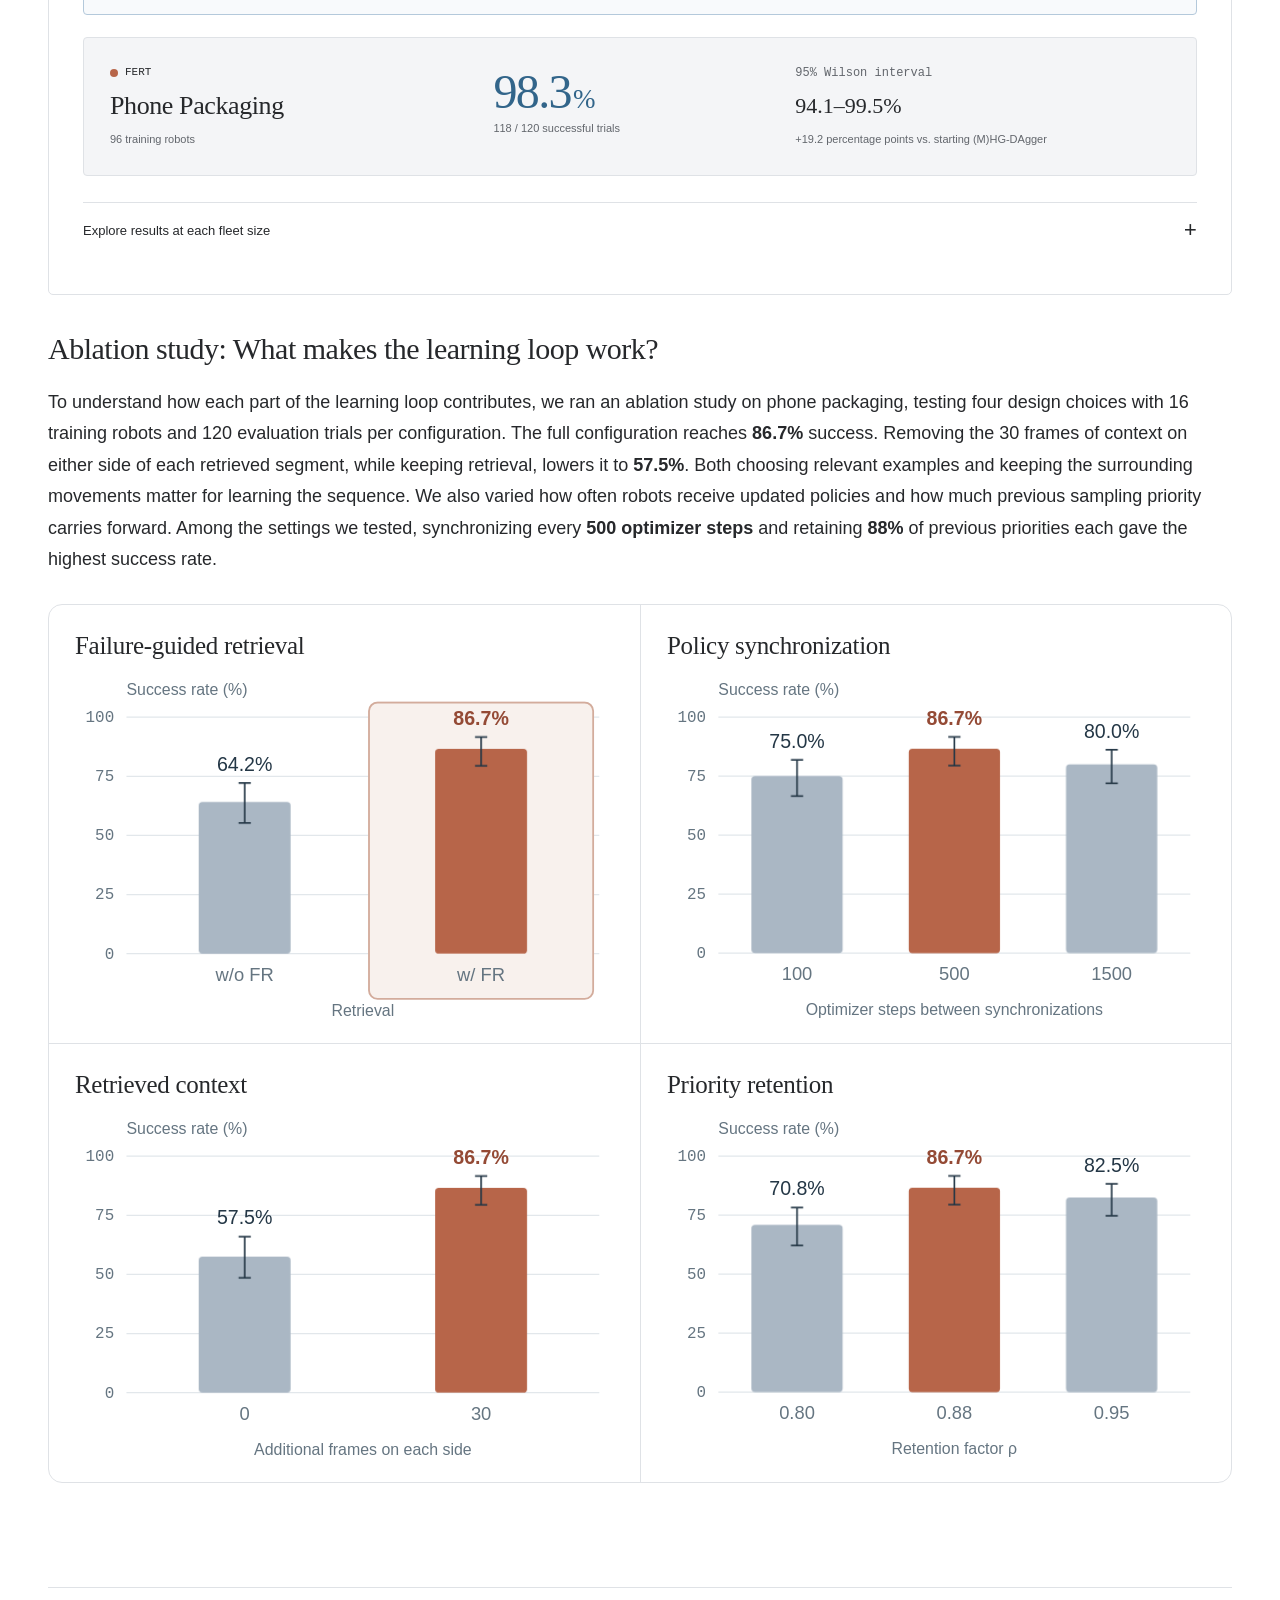
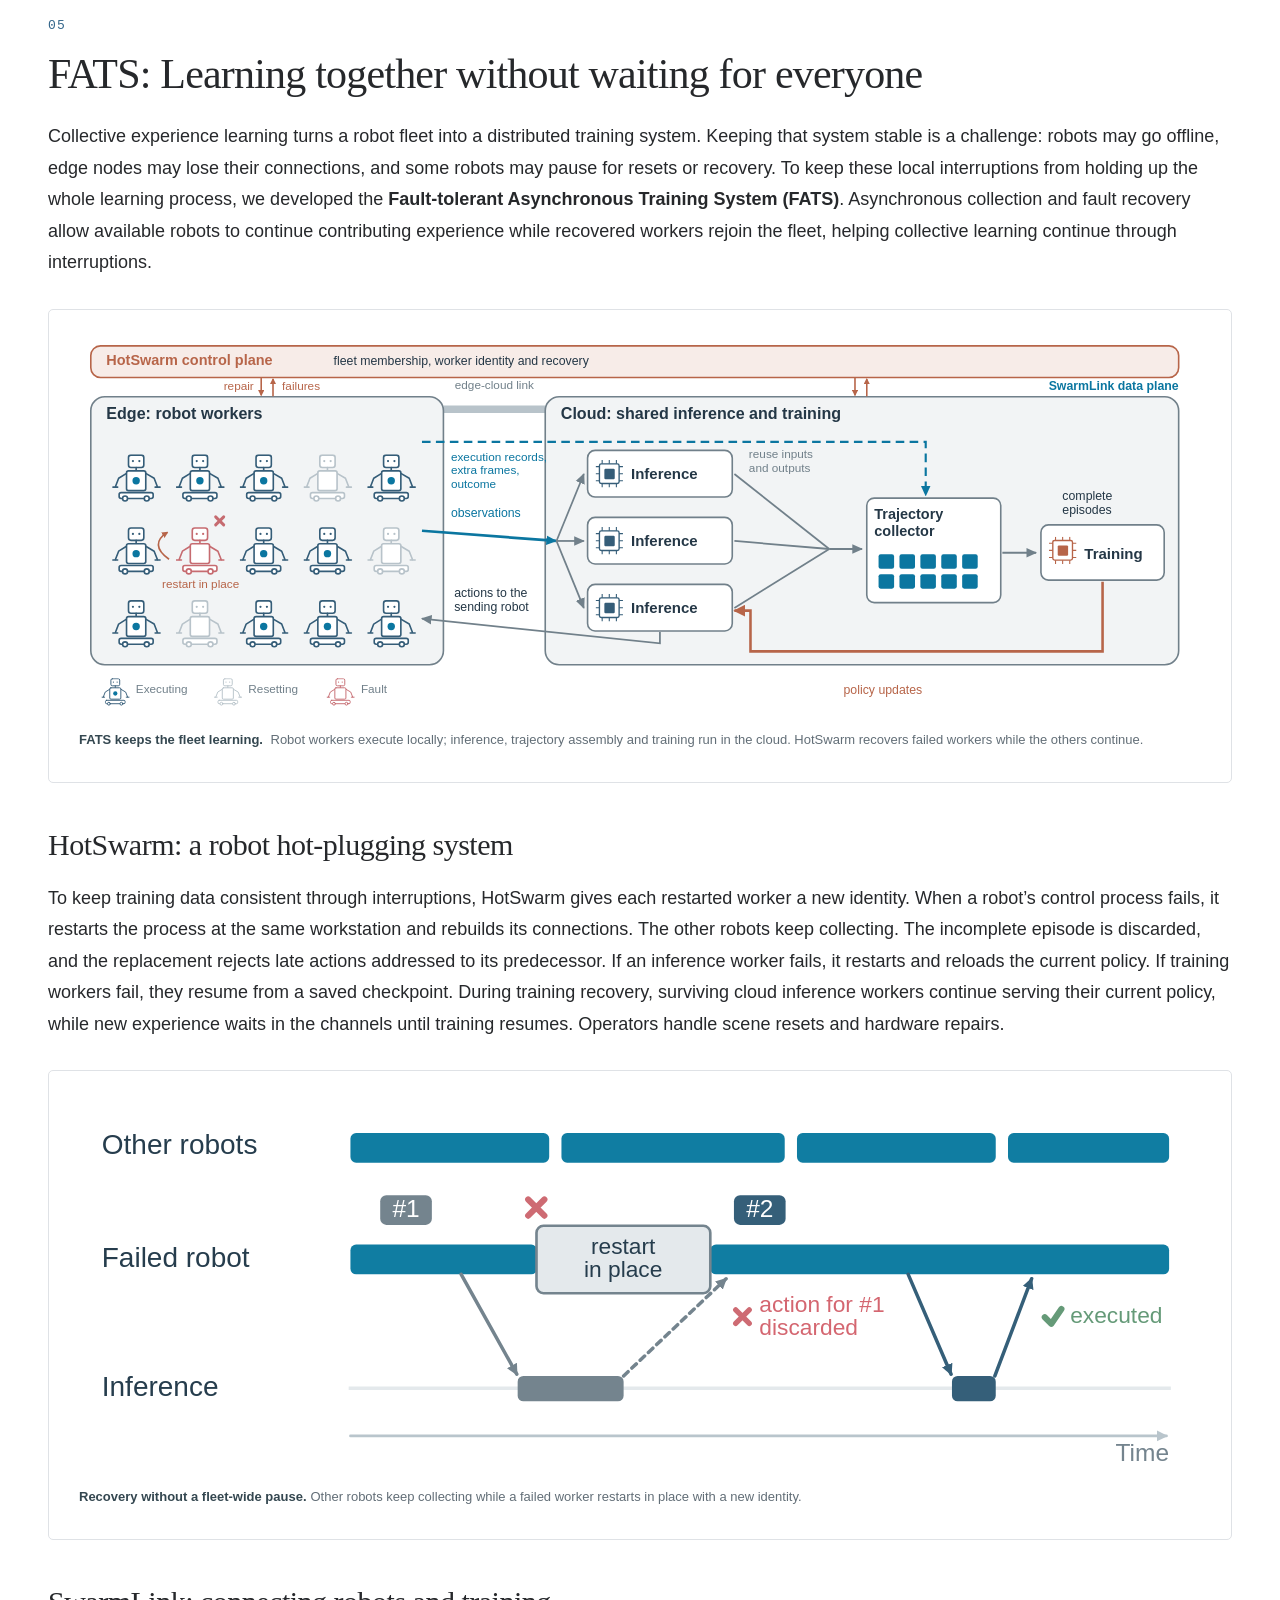
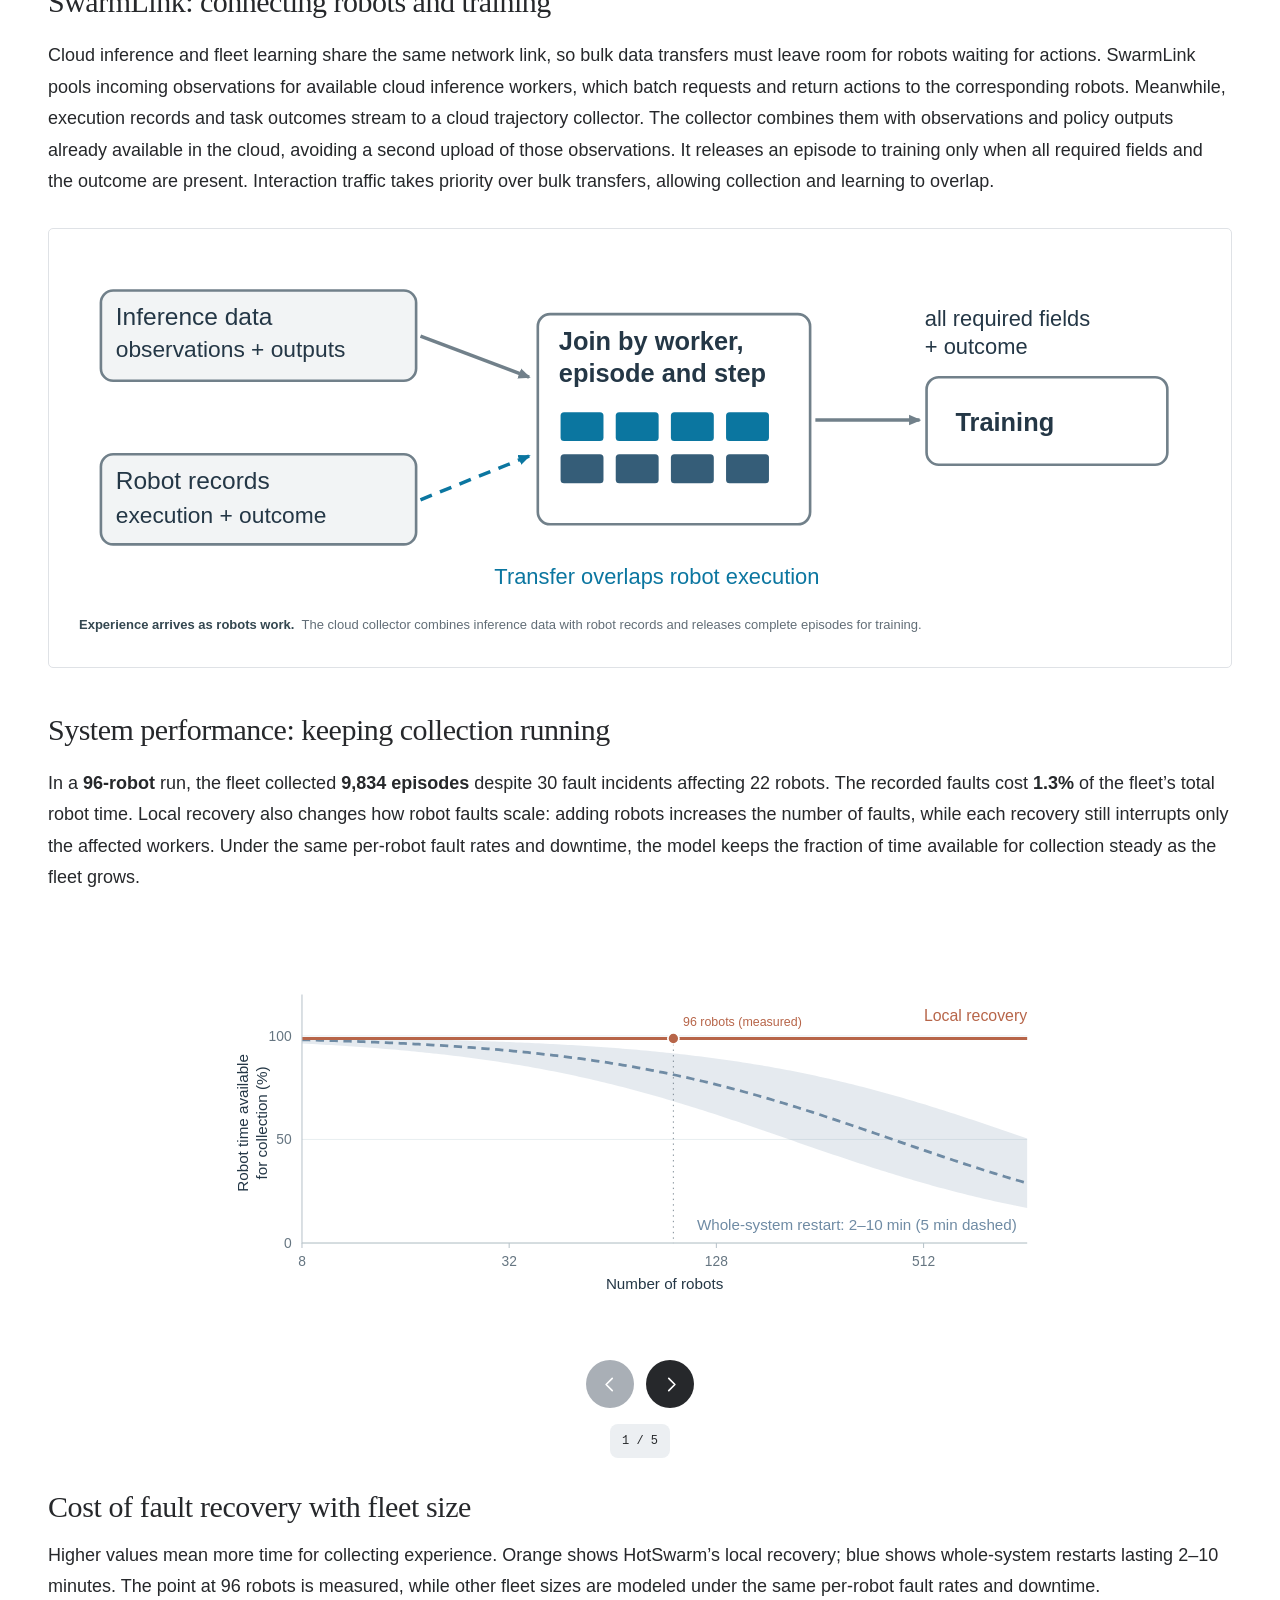
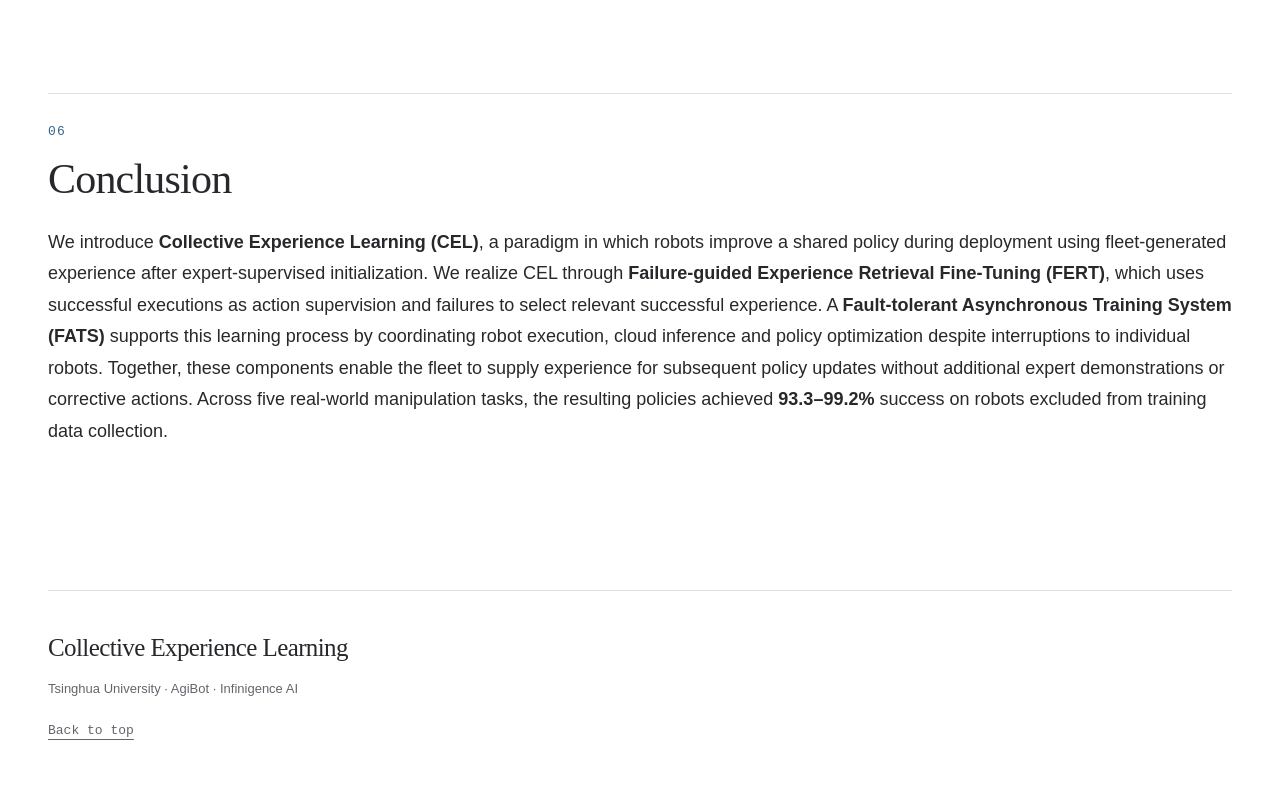
==== commit 4c7383cf: "Publish website from 13e5e1eebae3bccd457b5a9123b9779e496f8cdb" ====
--- a/index.html
+++ b/index.html
@@ -5,7 +5,7 @@
   <meta name="viewport" content="width=device-width, initial-scale=1">
   <meta name="theme-color" content="#ffffff">
   <meta name="description" content="FERT enables robot fleets to learn from successful executions and failure contexts, realizing Collective Experience Learning with up to 96 training robots.">
-  <title>Learning from Fleet Experience: A Collective Learning Paradigm for Robots</title>
+  <title>Learning from Fleet Experience: Collective Experience Learning across 96 Robots</title>
   <link rel="canonical" href="https://cel-robot-learning.github.io/">
   <link rel="icon" type="image/svg+xml" href="data:image/svg+xml,%3Csvg xmlns='http://www.w3.org/2000/svg' viewBox='0 0 32 32'%3E%3Crect width='32' height='32' rx='5' fill='%2332658a'/%3E%3Cpath d='M7 7h7v7H7zm11 0h7v7h-7zM7 18h7v7H7zm11 0h7v7h-7z' fill='%23ffffff'/%3E%3C/svg%3E">
   <link rel="stylesheet" href="styles.css?v=20261017-resource-pills">
@@ -29,7 +29,7 @@
       <div class="hero-heading">
         <h1 id="project-title">
           <span class="hero-title-name">Learning from Fleet Experience:</span>
-          <span class="hero-title-statement">A Collective Learning Paradigm for Robots</span>
+          <span class="hero-title-statement">Collective Experience Learning across 96 Robots</span>
         </h1>
       </div>
       <div class="hero-partners">
@@ -47,7 +47,7 @@
     <header class="site-header wide-width" id="project-content" tabindex="-1">
       <a class="wordmark" href="#top"><span class="brand-symbol" aria-hidden="true">∷</span> Collective Experience Learning</a>
       <nav class="project-resources" aria-label="Project resources">
-        <a href="https://arxiv.org/" target="_blank" rel="noopener noreferrer"><svg viewBox="0 0 24 24" aria-hidden="true" focusable="false" fill="none" stroke="currentColor" stroke-width="1.7" stroke-linecap="round" stroke-linejoin="round"><path d="M14 3H6a2 2 0 0 0-2 2v14a2 2 0 0 0 2 2h12a2 2 0 0 0 2-2V9Z"/><path d="M14 3v6h6M8 13h8M8 17h5"/></svg><span>Paper</span></a>
+        <a href="https://arxiv.org/abs/2610.25736" target="_blank" rel="noopener noreferrer"><svg viewBox="0 0 24 24" aria-hidden="true" focusable="false" fill="none" stroke="currentColor" stroke-width="1.7" stroke-linecap="round" stroke-linejoin="round"><path d="M14 3H6a2 2 0 0 0-2 2v14a2 2 0 0 0 2 2h12a2 2 0 0 0 2-2V9Z"/><path d="M14 3v6h6M8 13h8M8 17h5"/></svg><span>Paper</span></a>
         <a href="https://github.com/RLinf/RLinf" target="_blank" rel="noopener noreferrer"><svg viewBox="0 0 24 24" aria-hidden="true" focusable="false" fill="none" stroke="currentColor" stroke-width="1.9" stroke-linecap="round" stroke-linejoin="round"><path d="m8 7-5 5 5 5m8-10 5 5-5 5M14 5l-4 14"/></svg><span>Code</span></a>
         <button type="button" disabled><svg viewBox="0 0 24 24" aria-hidden="true" focusable="false" fill="none" stroke="currentColor" stroke-width="1.7" stroke-linecap="round" stroke-linejoin="round"><rect x="3" y="5" width="18" height="14" rx="3"/><path d="m10 9 6 3-6 3Z" fill="currentColor" stroke="none"/></svg><span>Video</span></button>
       </nav>
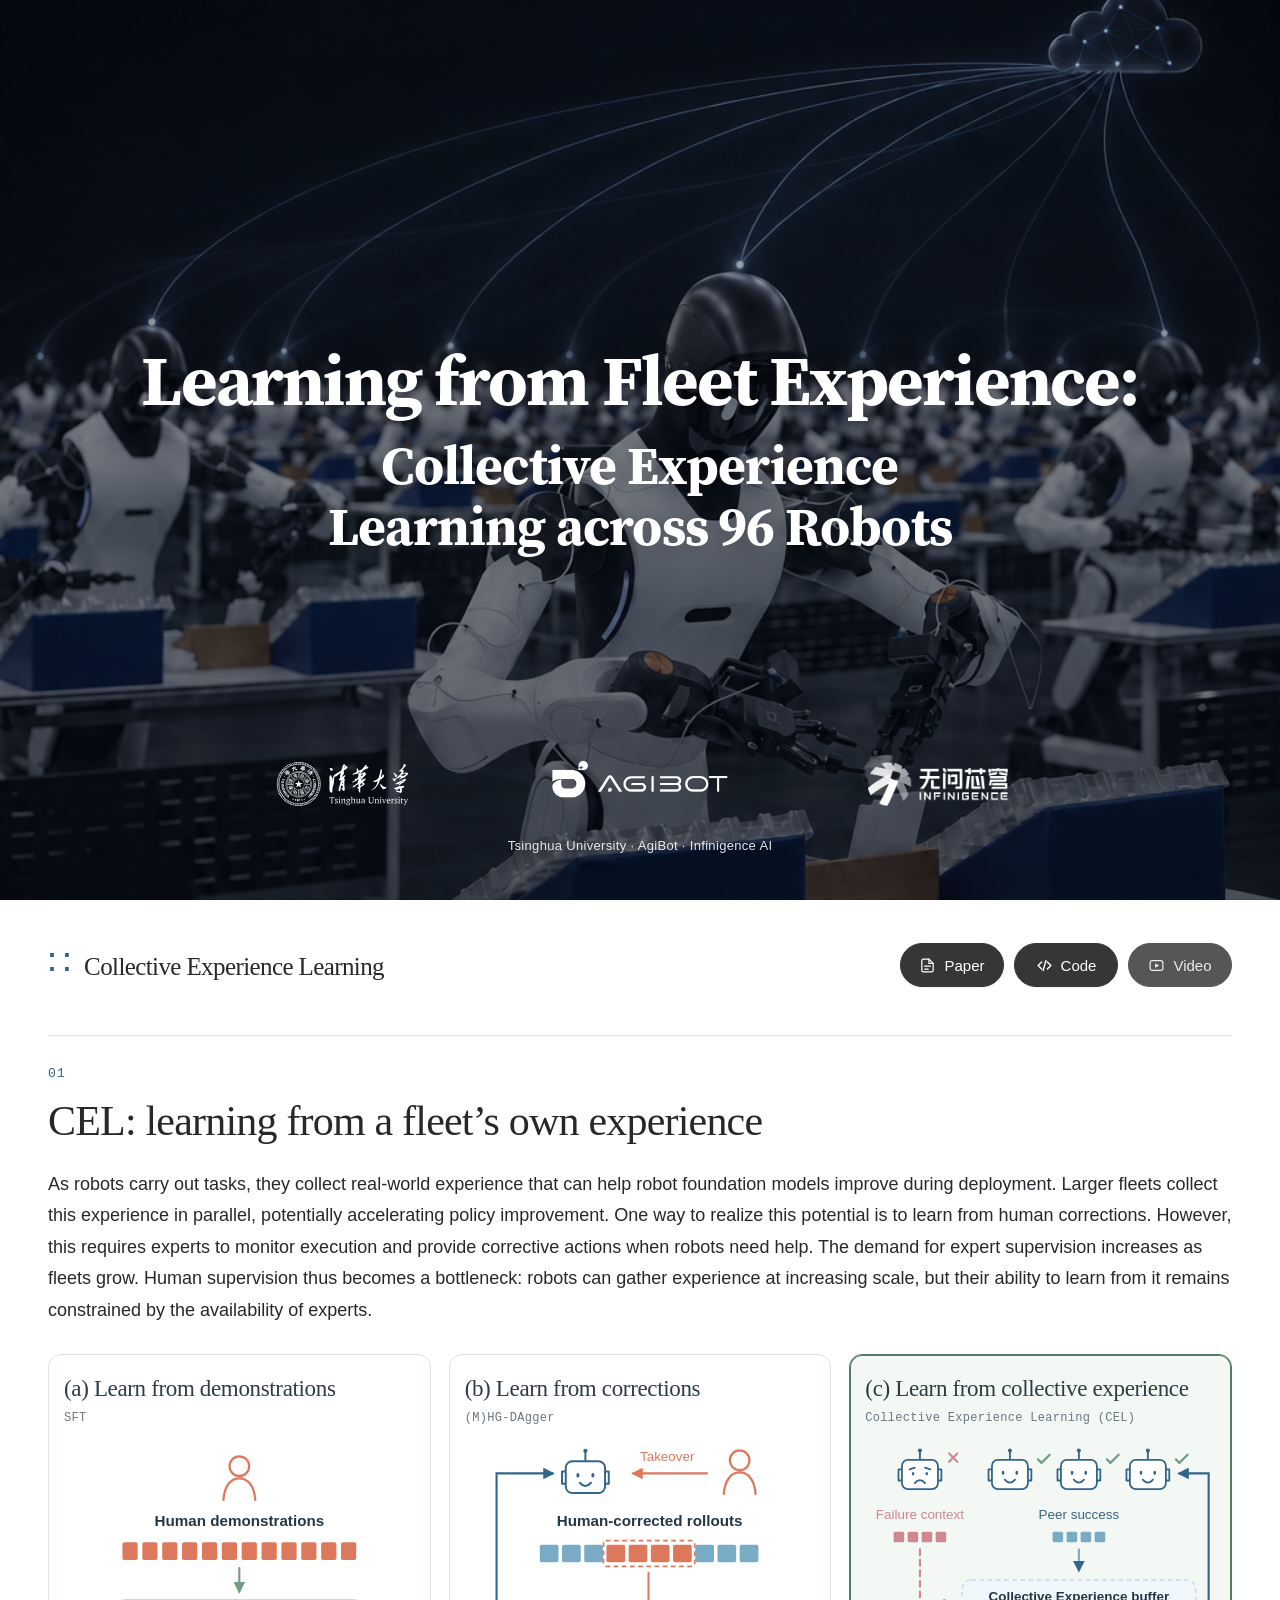
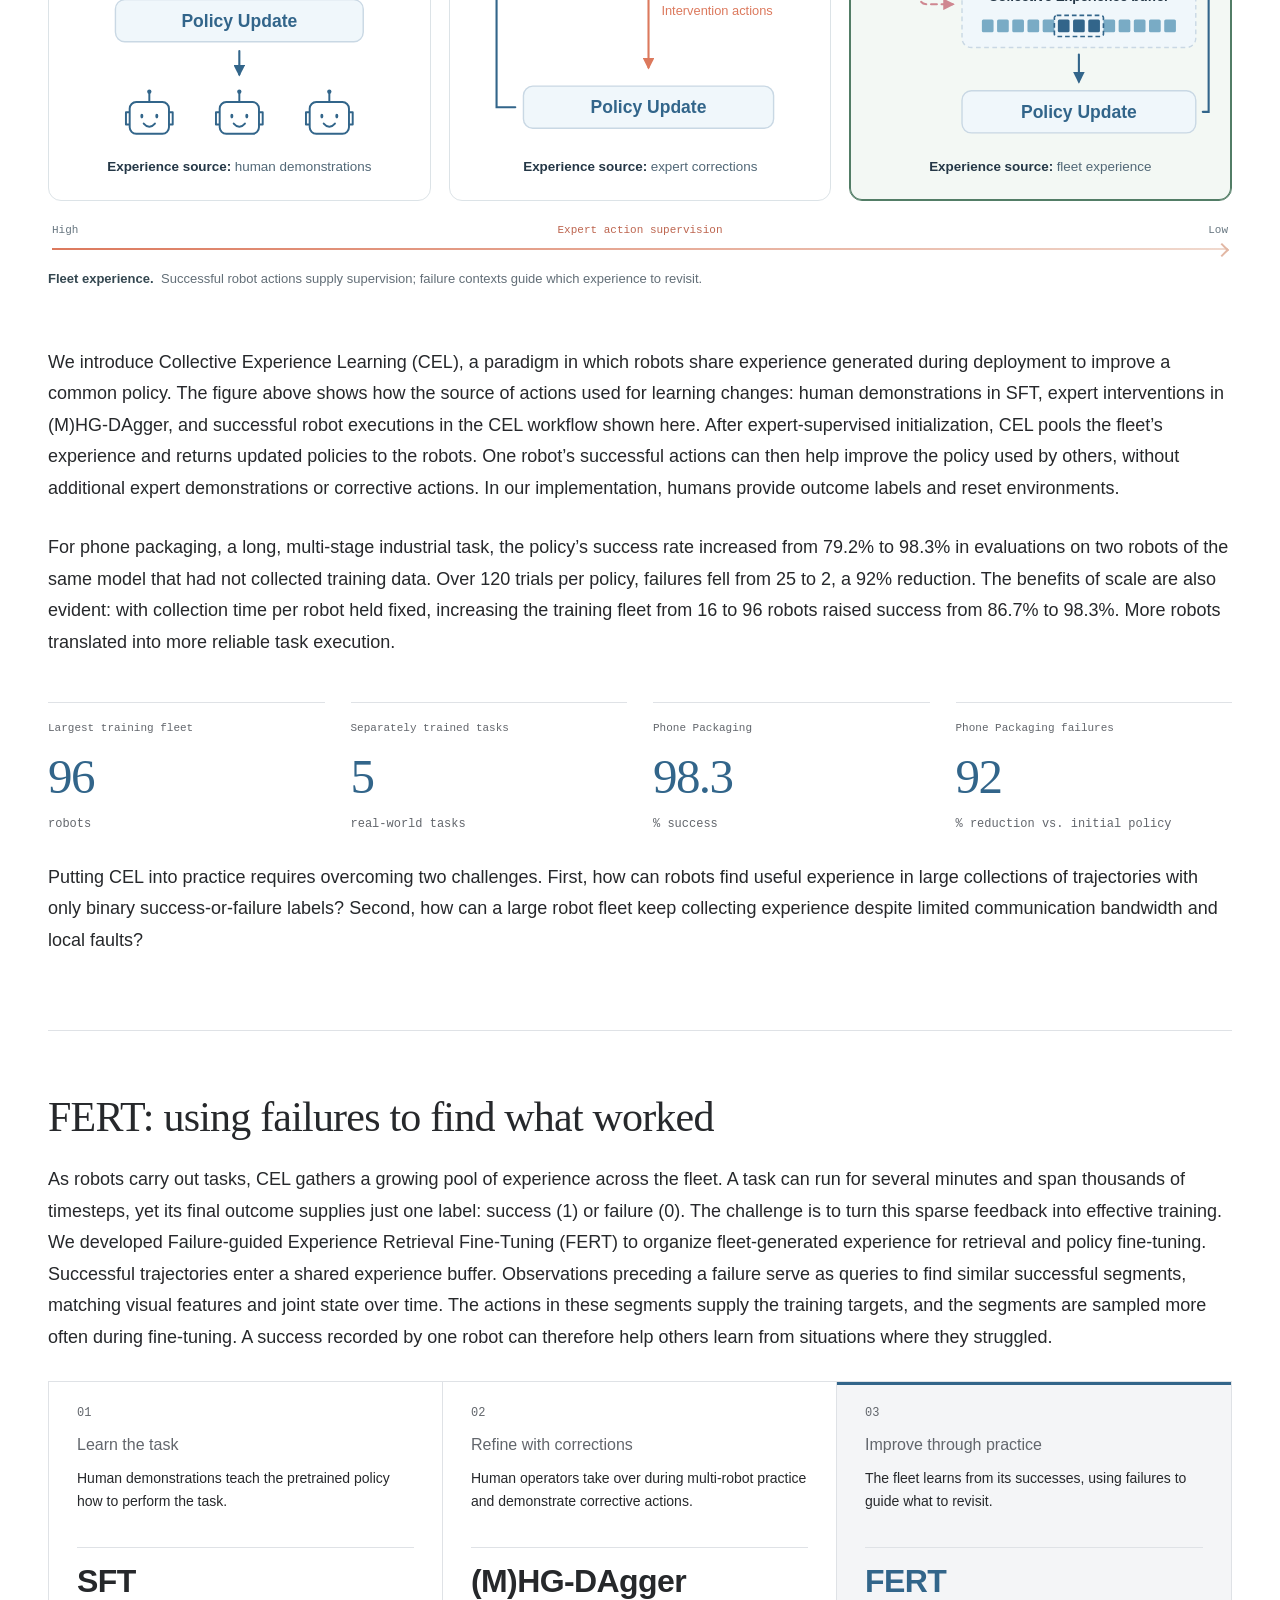
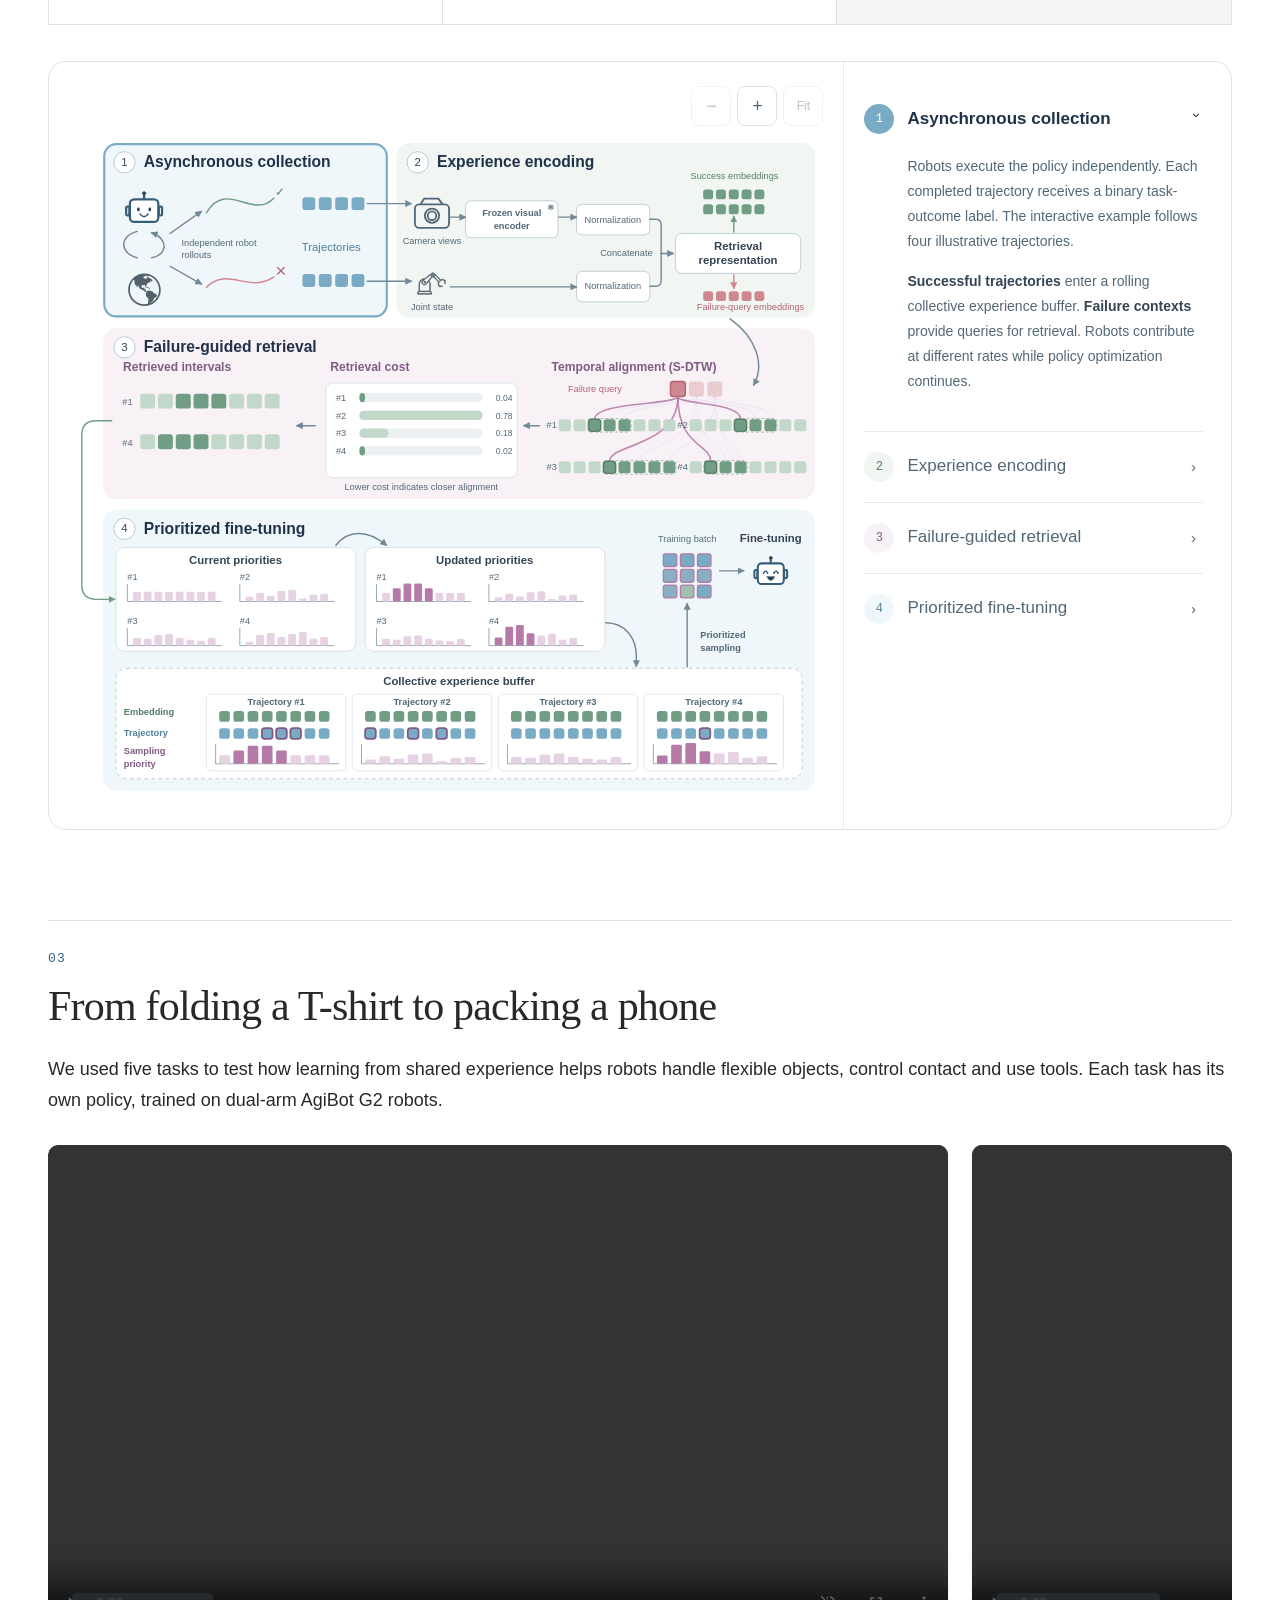
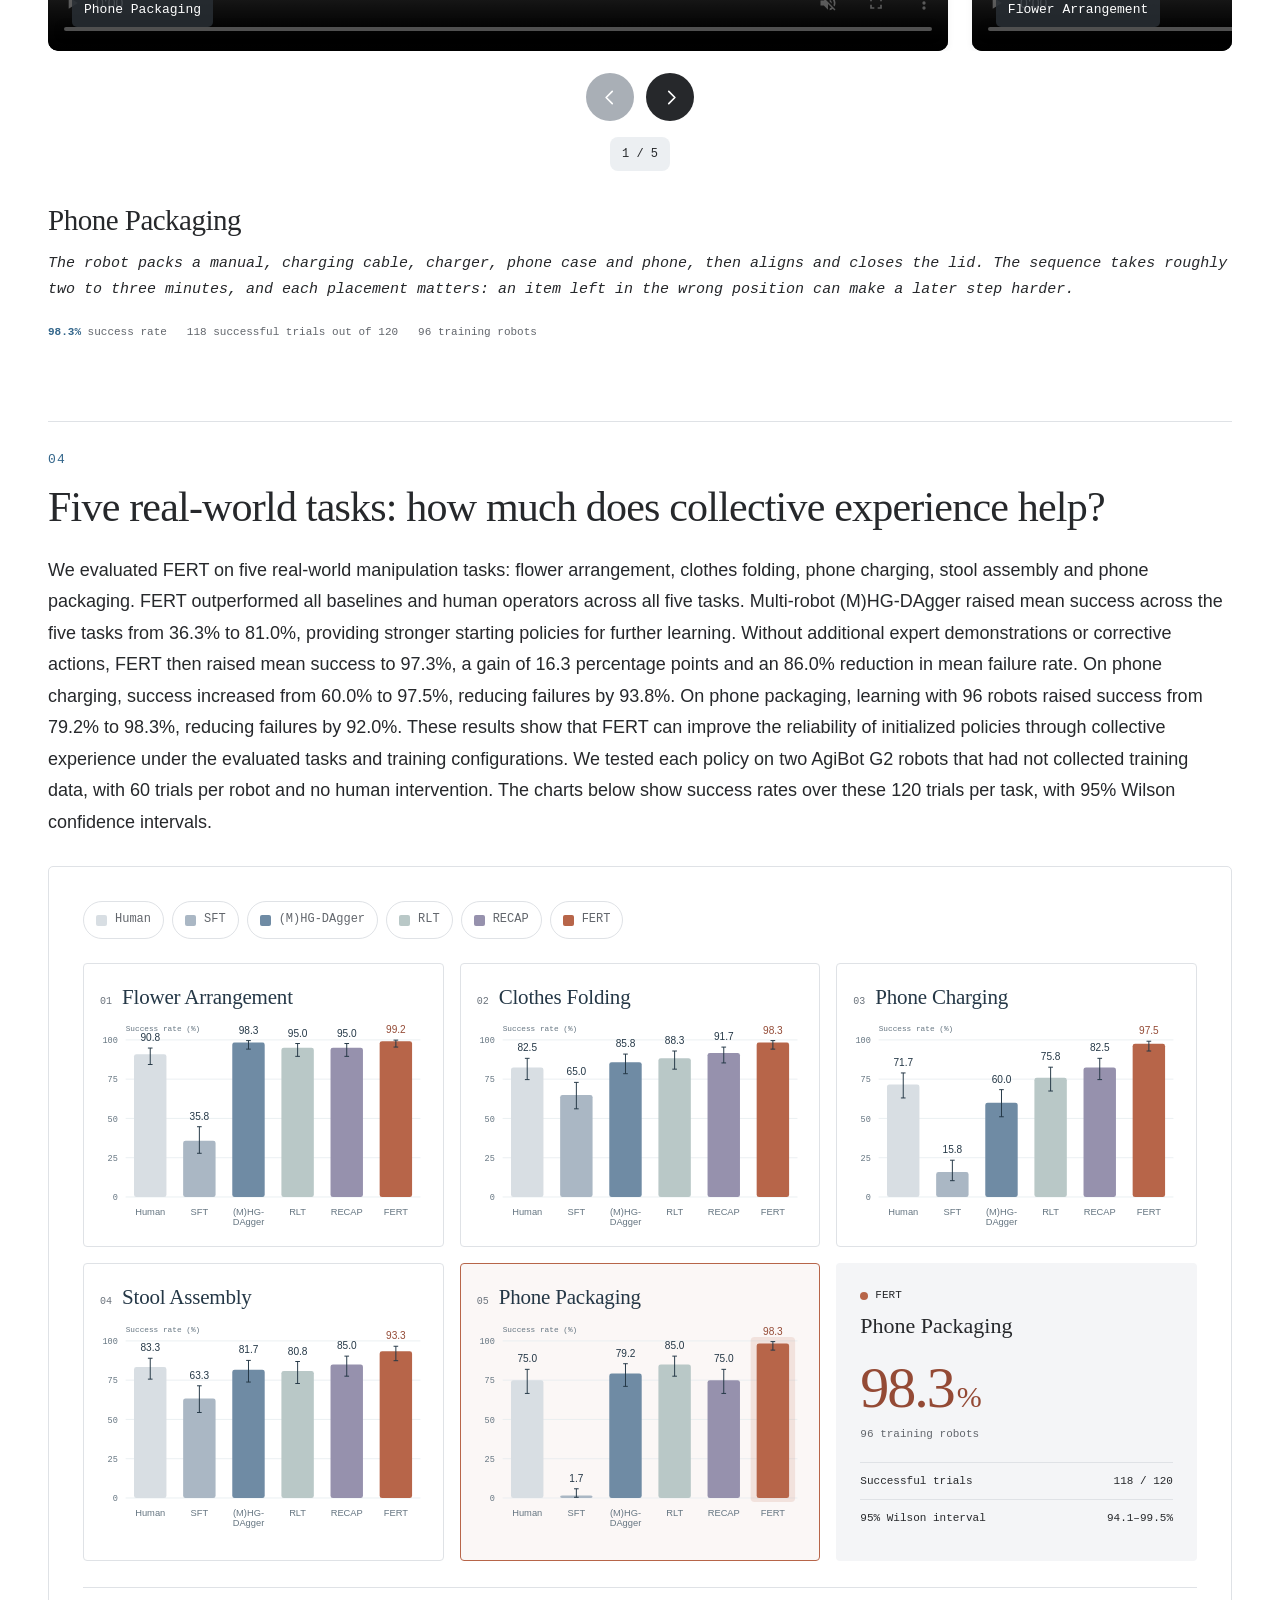
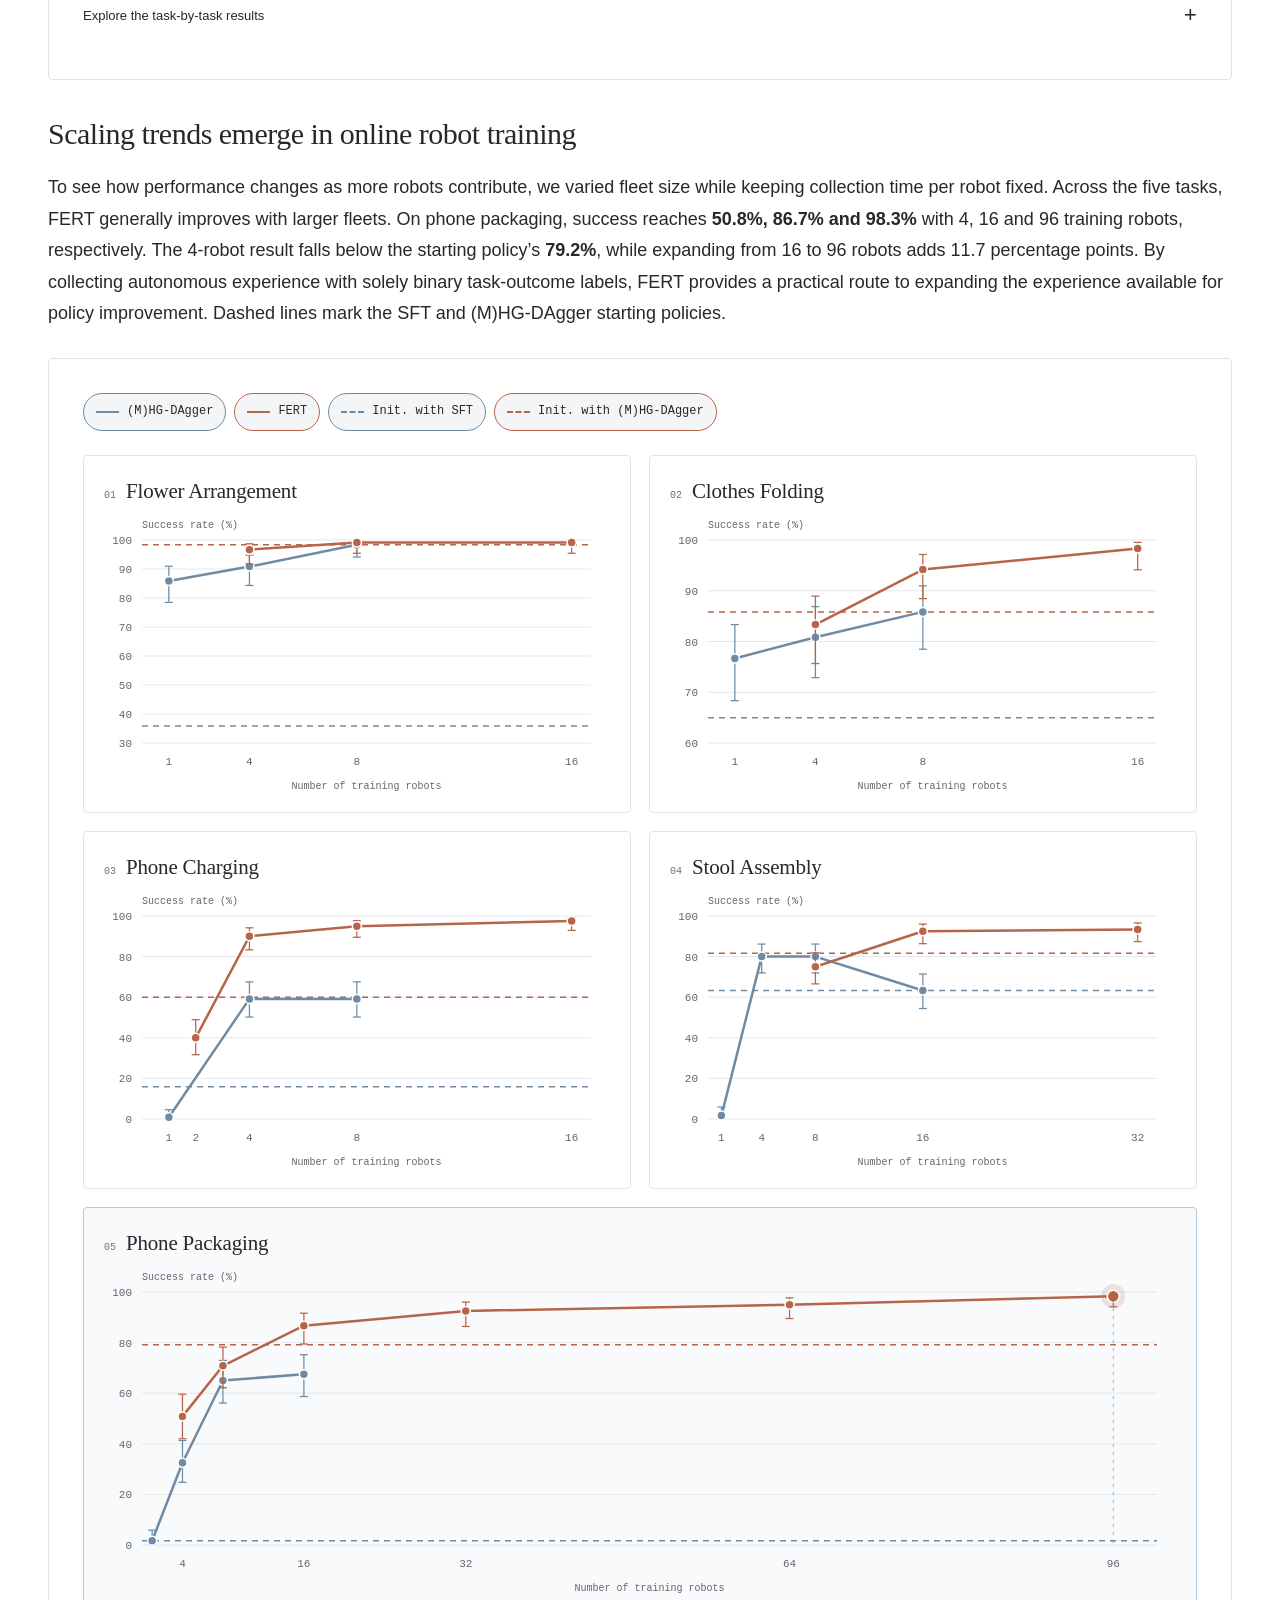
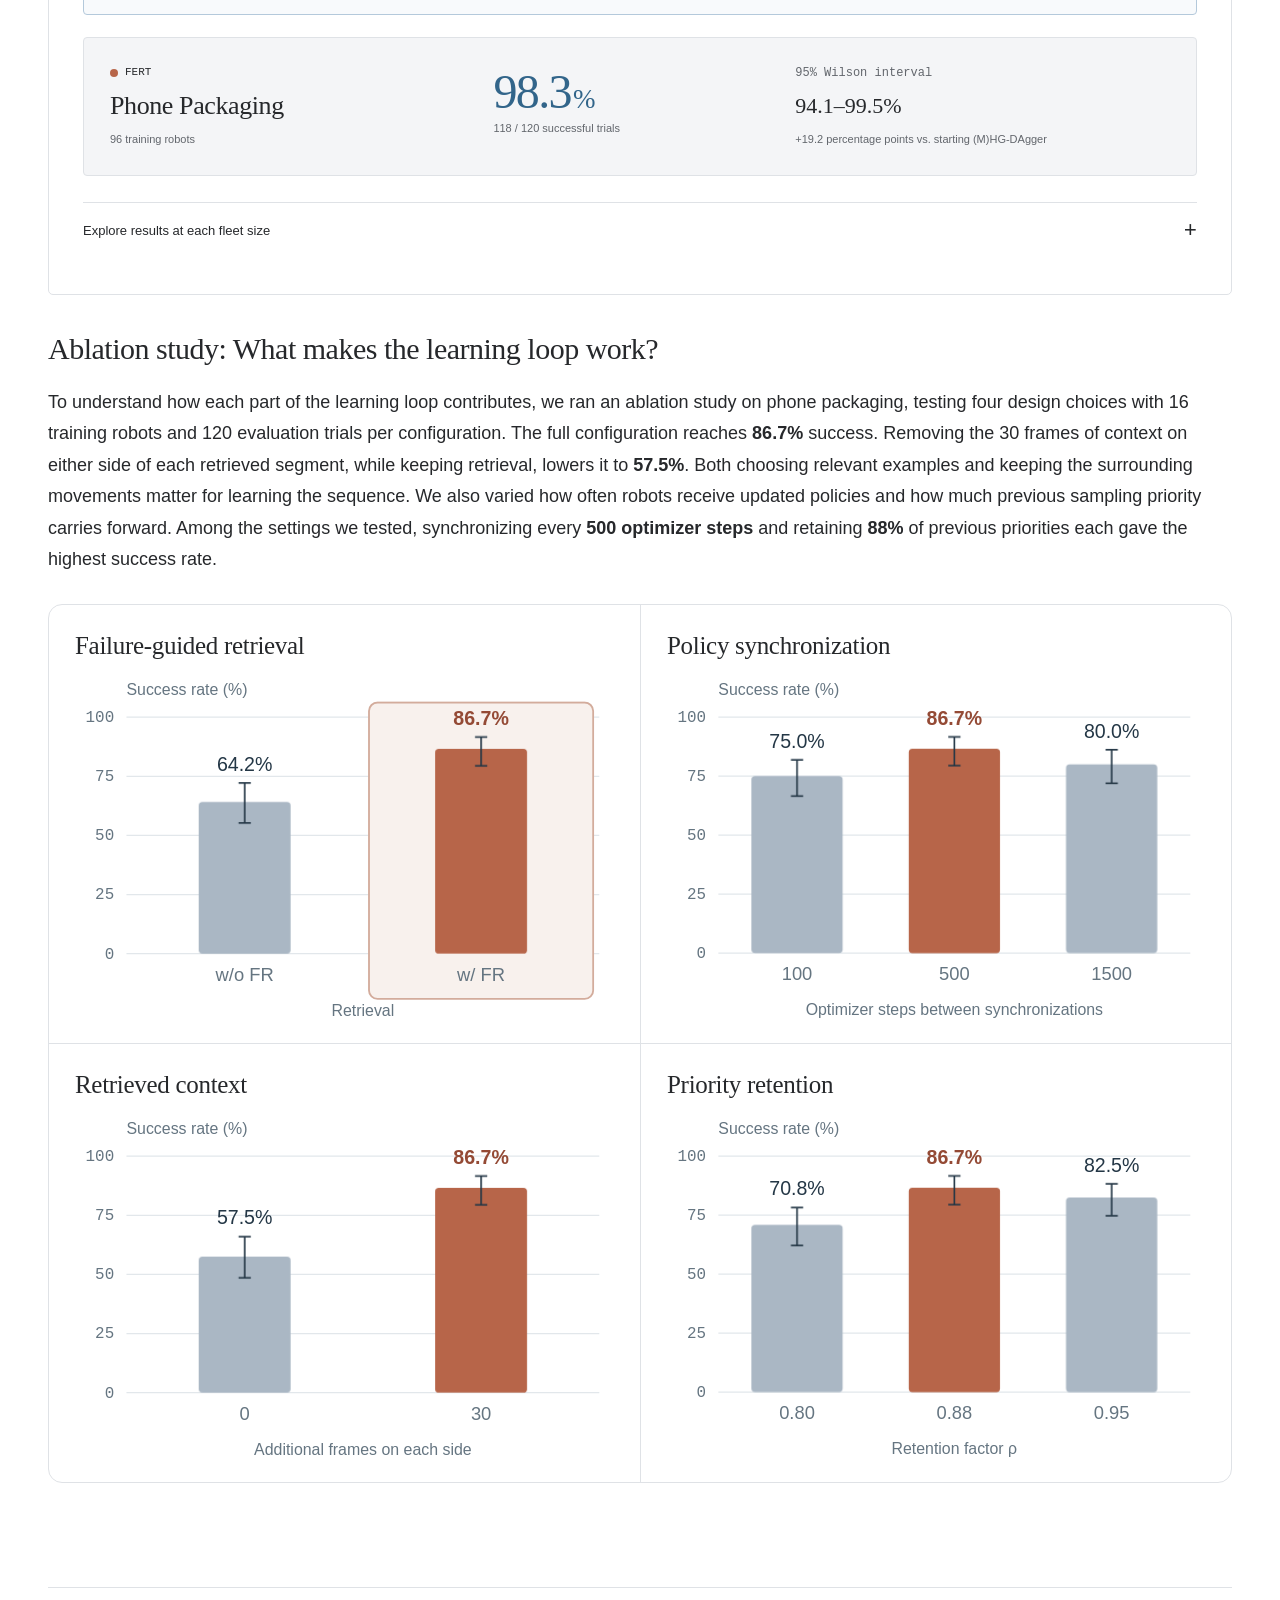
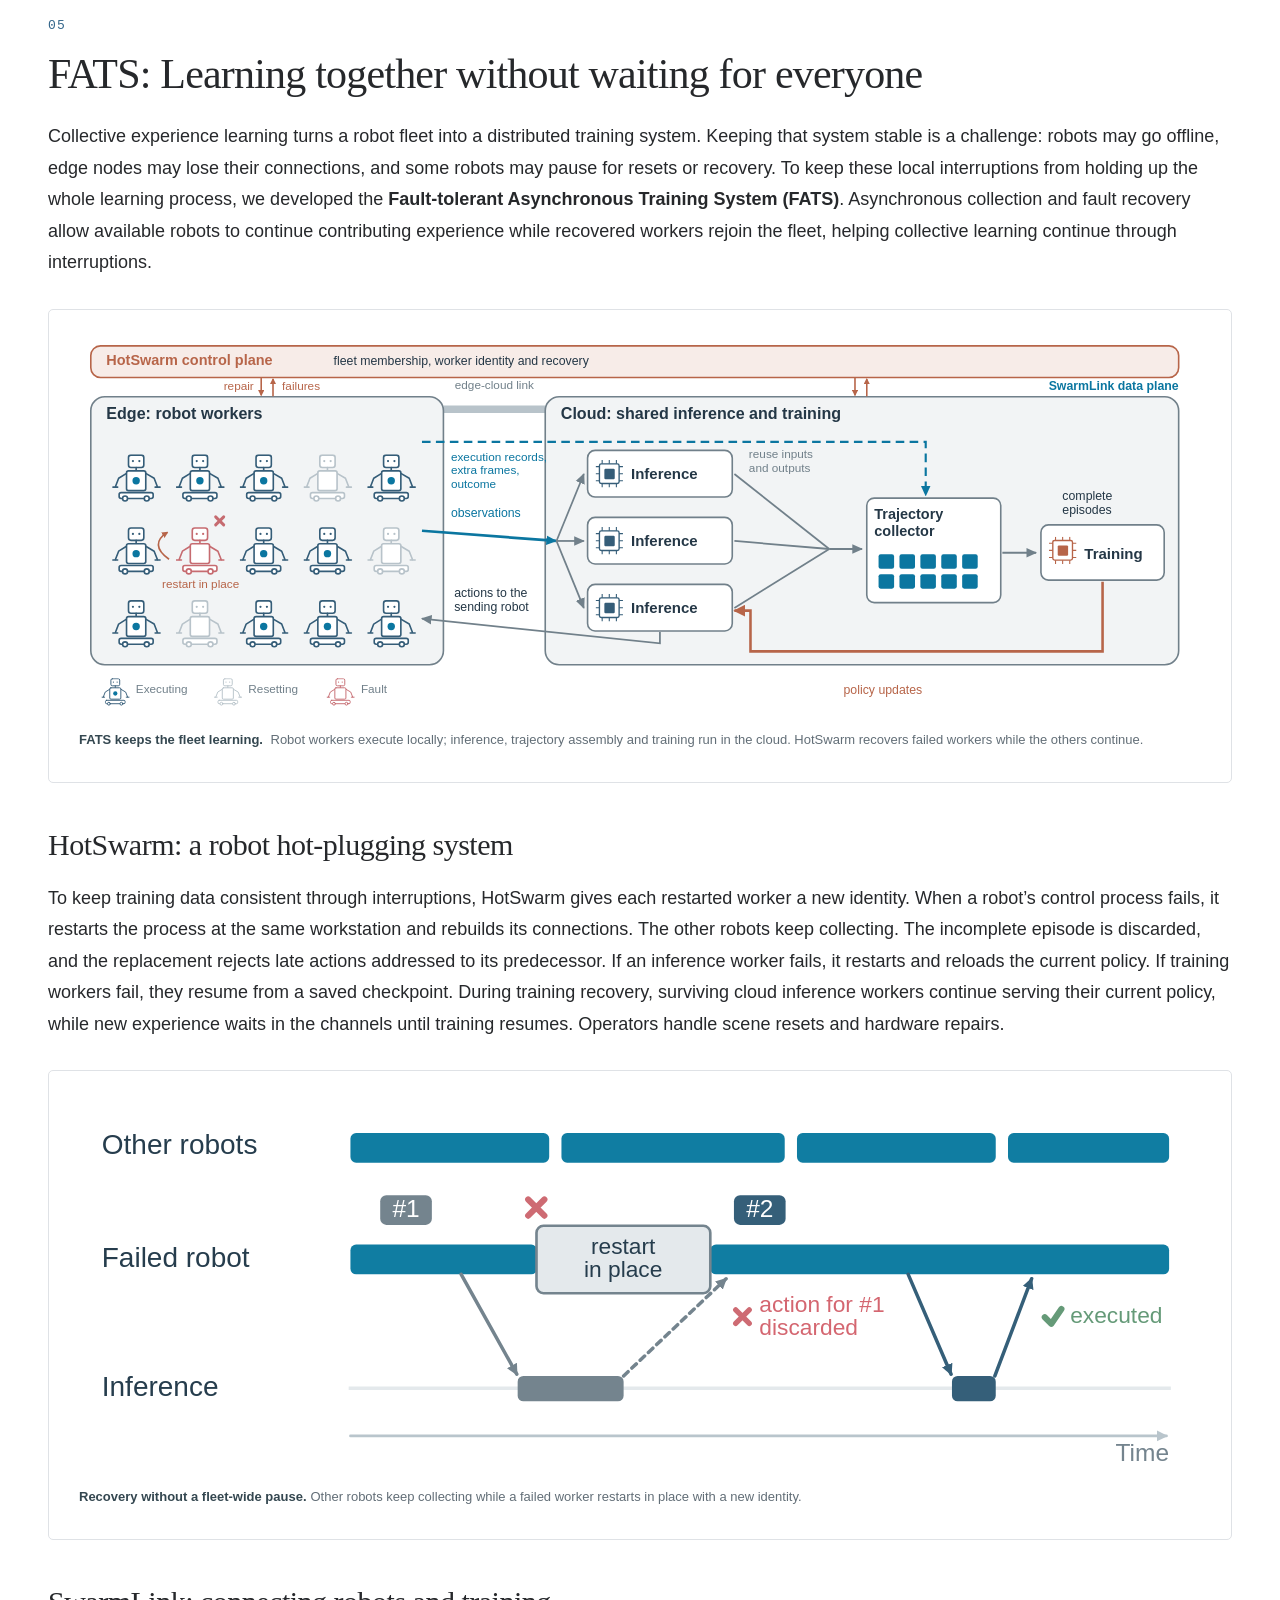
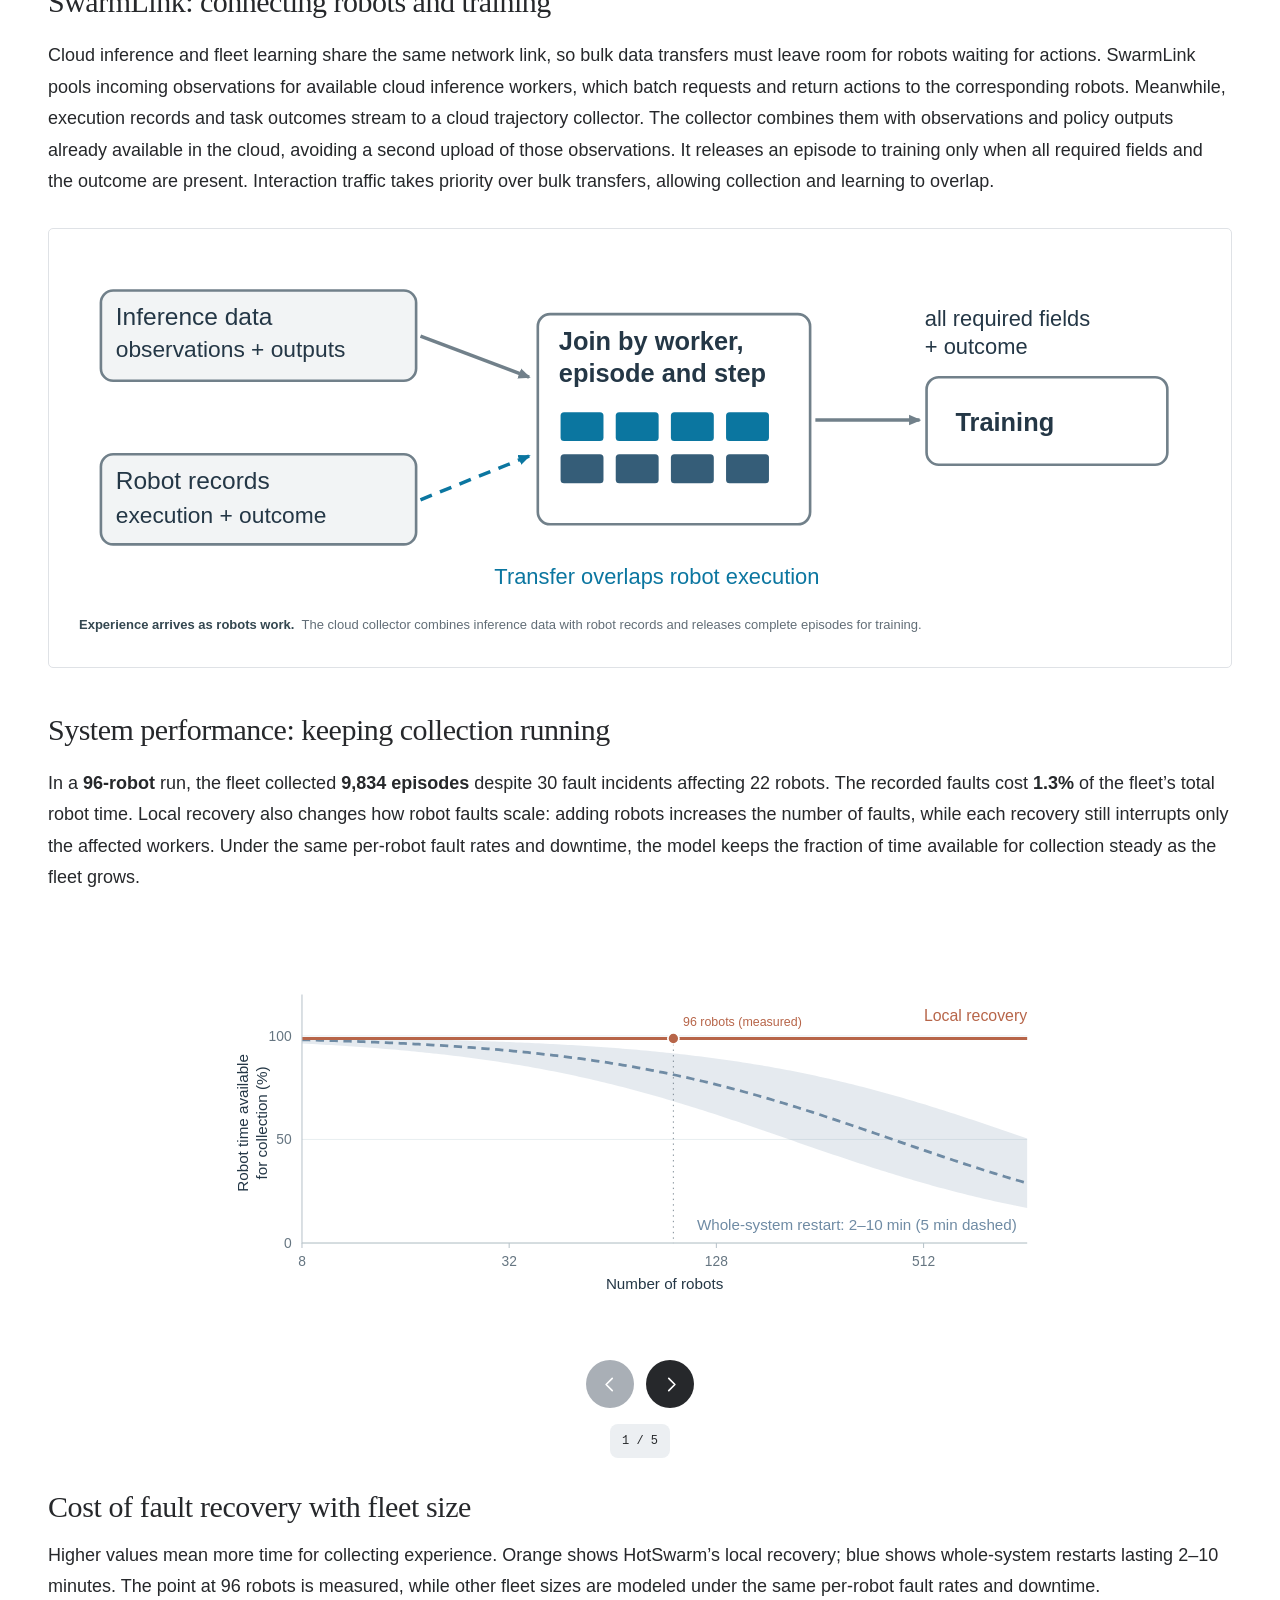
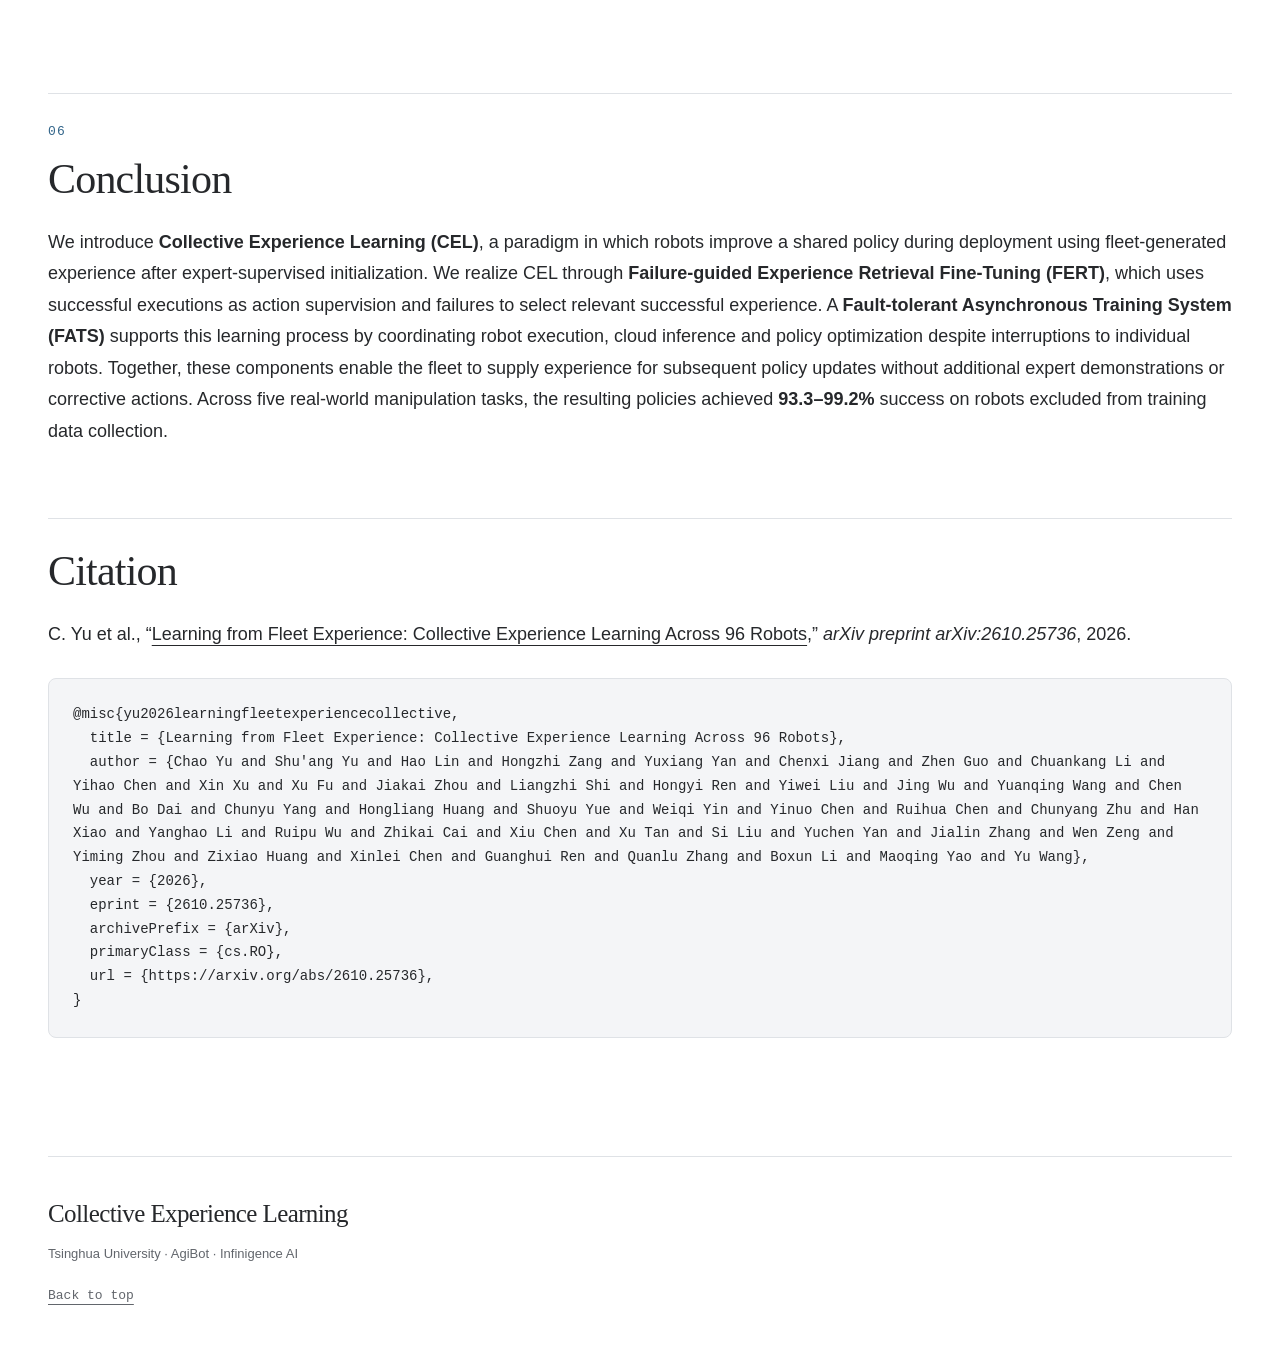
==== commit 31b3e90e: "Publish website from 7876fb6b52b146d93e54916eec9294d5ac69c425" ====
--- a/index.html
+++ b/index.html
@@ -8,7 +8,7 @@
   <title>Learning from Fleet Experience: Collective Experience Learning across 96 Robots</title>
   <link rel="canonical" href="https://cel-robot-learning.github.io/">
   <link rel="icon" type="image/svg+xml" href="data:image/svg+xml,%3Csvg xmlns='http://www.w3.org/2000/svg' viewBox='0 0 32 32'%3E%3Crect width='32' height='32' rx='5' fill='%2332658a'/%3E%3Cpath d='M7 7h7v7H7zm11 0h7v7h-7zM7 18h7v7H7zm11 0h7v7h-7z' fill='%23ffffff'/%3E%3C/svg%3E">
-  <link rel="stylesheet" href="styles.css?v=20261017-resource-pills">
+  <link rel="stylesheet" href="styles.css?v=20261030-citation">
   <link rel="stylesheet" href="results.css?v=20261013-paper-palette">
   <link rel="stylesheet" href="ablation.css?v=20261014-ablation-footer">
   <link rel="preload" as="image" href="assets/cel-fleet-cover.png">
@@ -578,31 +578,31 @@
           <!-- Place clips in assets/ and fill each data-src to enable playback. -->
           <div class="task-video-slide is-active" data-task-slide="packaging" role="group" aria-roledescription="slide" aria-label="1 of 5: Phone Packaging">
             <div class="task-video-frame" data-task-media="packaging">
-              <video data-src="assets/phonepack-remove-logos.mp4" autoplay muted loop playsinline controls preload="metadata" aria-label="Phone Packaging demonstration" hidden></video>
+              <video data-src="assets/phone-packaging-final.mp4" autoplay muted loop playsinline controls preload="metadata" aria-label="Phone Packaging demonstration" hidden></video>
               <span class="task-video-label">Phone Packaging</span>
             </div>
           </div>
           <div class="task-video-slide" data-task-slide="flowers" role="group" aria-roledescription="slide" aria-label="2 of 5: Flower Arrangement">
             <div class="task-video-frame" data-task-media="flowers">
-              <video data-src="assets/flower-2x.mp4" autoplay muted loop playsinline controls preload="metadata" aria-label="Flower Arrangement demonstration" hidden></video>
+              <video data-src="assets/flower-arrangement-final.mp4" autoplay muted loop playsinline controls preload="metadata" aria-label="Flower Arrangement demonstration" hidden></video>
               <span class="task-video-label">Flower Arrangement</span>
             </div>
           </div>
           <div class="task-video-slide" data-task-slide="folding" role="group" aria-roledescription="slide" aria-label="3 of 5: Clothes Folding">
             <div class="task-video-frame" data-task-media="folding">
-              <video data-src="assets/cloth-2x.mp4" autoplay muted loop playsinline controls preload="metadata" aria-label="Clothes Folding demonstration" hidden></video>
+              <video data-src="assets/clothes-folding-final.mp4" autoplay muted loop playsinline controls preload="metadata" aria-label="Clothes Folding demonstration" hidden></video>
               <span class="task-video-label">Clothes Folding</span>
             </div>
           </div>
           <div class="task-video-slide" data-task-slide="charging" role="group" aria-roledescription="slide" aria-label="4 of 5: Phone Charging">
             <div class="task-video-frame" data-task-media="charging">
-              <video data-src="assets/phonecharge-2x.mp4" autoplay muted loop playsinline controls preload="metadata" aria-label="Phone Charging demonstration" hidden></video>
+              <video data-src="assets/phone-charging-final.mp4" autoplay muted loop playsinline controls preload="metadata" aria-label="Phone Charging demonstration" hidden></video>
               <span class="task-video-label">Phone Charging</span>
             </div>
           </div>
           <div class="task-video-slide" data-task-slide="stool" role="group" aria-roledescription="slide" aria-label="5 of 5: Stool Assembly">
             <div class="task-video-frame" data-task-media="stool">
-              <video data-src="assets/stool-2x.mp4" autoplay muted loop playsinline controls preload="metadata" aria-label="Stool Assembly demonstration" hidden></video>
+              <video data-src="assets/stool-assembly-final.mp4" autoplay muted loop playsinline controls preload="metadata" aria-label="Stool Assembly demonstration" hidden></video>
               <span class="task-video-label">Stool Assembly</span>
             </div>
           </div>
@@ -7373,6 +7373,23 @@
 <div class="reading-width section-heading"><p class="section-index">06</p><h2>Conclusion</h2>
 <p>We introduce <strong>Collective Experience Learning (CEL)</strong>, a paradigm in which robots improve a shared policy during deployment using fleet-generated experience after expert-supervised initialization. We realize CEL through <strong>Failure-guided Experience Retrieval Fine-Tuning (FERT)</strong>, which uses successful executions as action supervision and failures to select relevant successful experience. A <strong>Fault-tolerant Asynchronous Training System (FATS)</strong> supports this learning process by coordinating robot execution, cloud inference and policy optimization despite interruptions to individual robots. Together, these components enable the fleet to supply experience for subsequent policy updates without additional expert demonstrations or corrective actions. Across five real-world manipulation tasks, the resulting policies achieved <strong>93.3–99.2%</strong> success on robots excluded from training data collection.</p></div>
 </section>
+<section class="project-section" id="citation" aria-labelledby="citation-title">
+  <div class="reading-width section-heading">
+    <h2 id="citation-title">Citation</h2>
+    <p class="citation-reference">C. Yu et al., “<a href="https://arxiv.org/abs/2610.25736" target="_blank" rel="noopener noreferrer">Learning from Fleet Experience: Collective Experience Learning Across 96 Robots</a>,” <em>arXiv preprint arXiv:2610.25736</em>, 2026.</p>
+  </div>
+  <div class="reading-width">
+    <pre class="citation-code" tabindex="0" aria-label="BibTeX citation"><code class="language-bibtex">@misc{yu2026learningfleetexperiencecollective,
+  title = {Learning from Fleet Experience: Collective Experience Learning Across 96 Robots},
+  author = {Chao Yu and Shu'ang Yu and Hao Lin and Hongzhi Zang and Yuxiang Yan and Chenxi Jiang and Zhen Guo and Chuankang Li and Yihao Chen and Xin Xu and Xu Fu and Jiakai Zhou and Liangzhi Shi and Hongyi Ren and Yiwei Liu and Jing Wu and Yuanqing Wang and Chen Wu and Bo Dai and Chunyu Yang and Hongliang Huang and Shuoyu Yue and Weiqi Yin and Yinuo Chen and Ruihua Chen and Chunyang Zhu and Han Xiao and Yanghao Li and Ruipu Wu and Zhikai Cai and Xiu Chen and Xu Tan and Si Liu and Yuchen Yan and Jialin Zhang and Wen Zeng and Yiming Zhou and Zixiao Huang and Xinlei Chen and Guanghui Ren and Quanlu Zhang and Boxun Li and Maoqing Yao and Yu Wang},
+  year = {2026},
+  eprint = {2610.25736},
+  archivePrefix = {arXiv},
+  primaryClass = {cs.RO},
+  url = {https://arxiv.org/abs/2610.25736},
+}</code></pre>
+  </div>
+</section>
   </main>
   <footer class="reading-width site-footer"><a class="wordmark" href="#top">Collective Experience Learning</a><p>Tsinghua University · AgiBot · Infinigence AI</p><a href="#top">Back to top</a></footer>
   <script src="research-data.js?v=20261014-method-labels" defer></script>
--- a/styles.css
+++ b/styles.css
@@ -110,3 +110,8 @@
 .site-header .project-resources a:focus-visible{outline:2px solid var(--accent);outline-offset:4px}
 .site-header .project-resources button:disabled{background:#565656;border-color:#565656;color:#ededed;opacity:1;cursor:default;box-shadow:none}
 @media(max-width:600px){.site-header .project-resources{width:100%;margin-top:16px;gap:8px}.site-header .project-resources a,.site-header .project-resources button{flex:1;min-width:0;padding:10px 12px;gap:7px;font-size:14px}}
+
+/* Selectable citation with wrapping for narrow screens. */
+.citation-code{max-width:100%;margin:0;padding:24px;border:1px solid var(--line);border-radius:8px;background:var(--surface);color:var(--ink);font:14px/1.7 var(--mono);white-space:pre-wrap;overflow-wrap:anywhere;tab-size:2}
+.citation-code code{font:inherit}
+@media(max-width:600px){.citation-code{padding:18px;font-size:13px}}
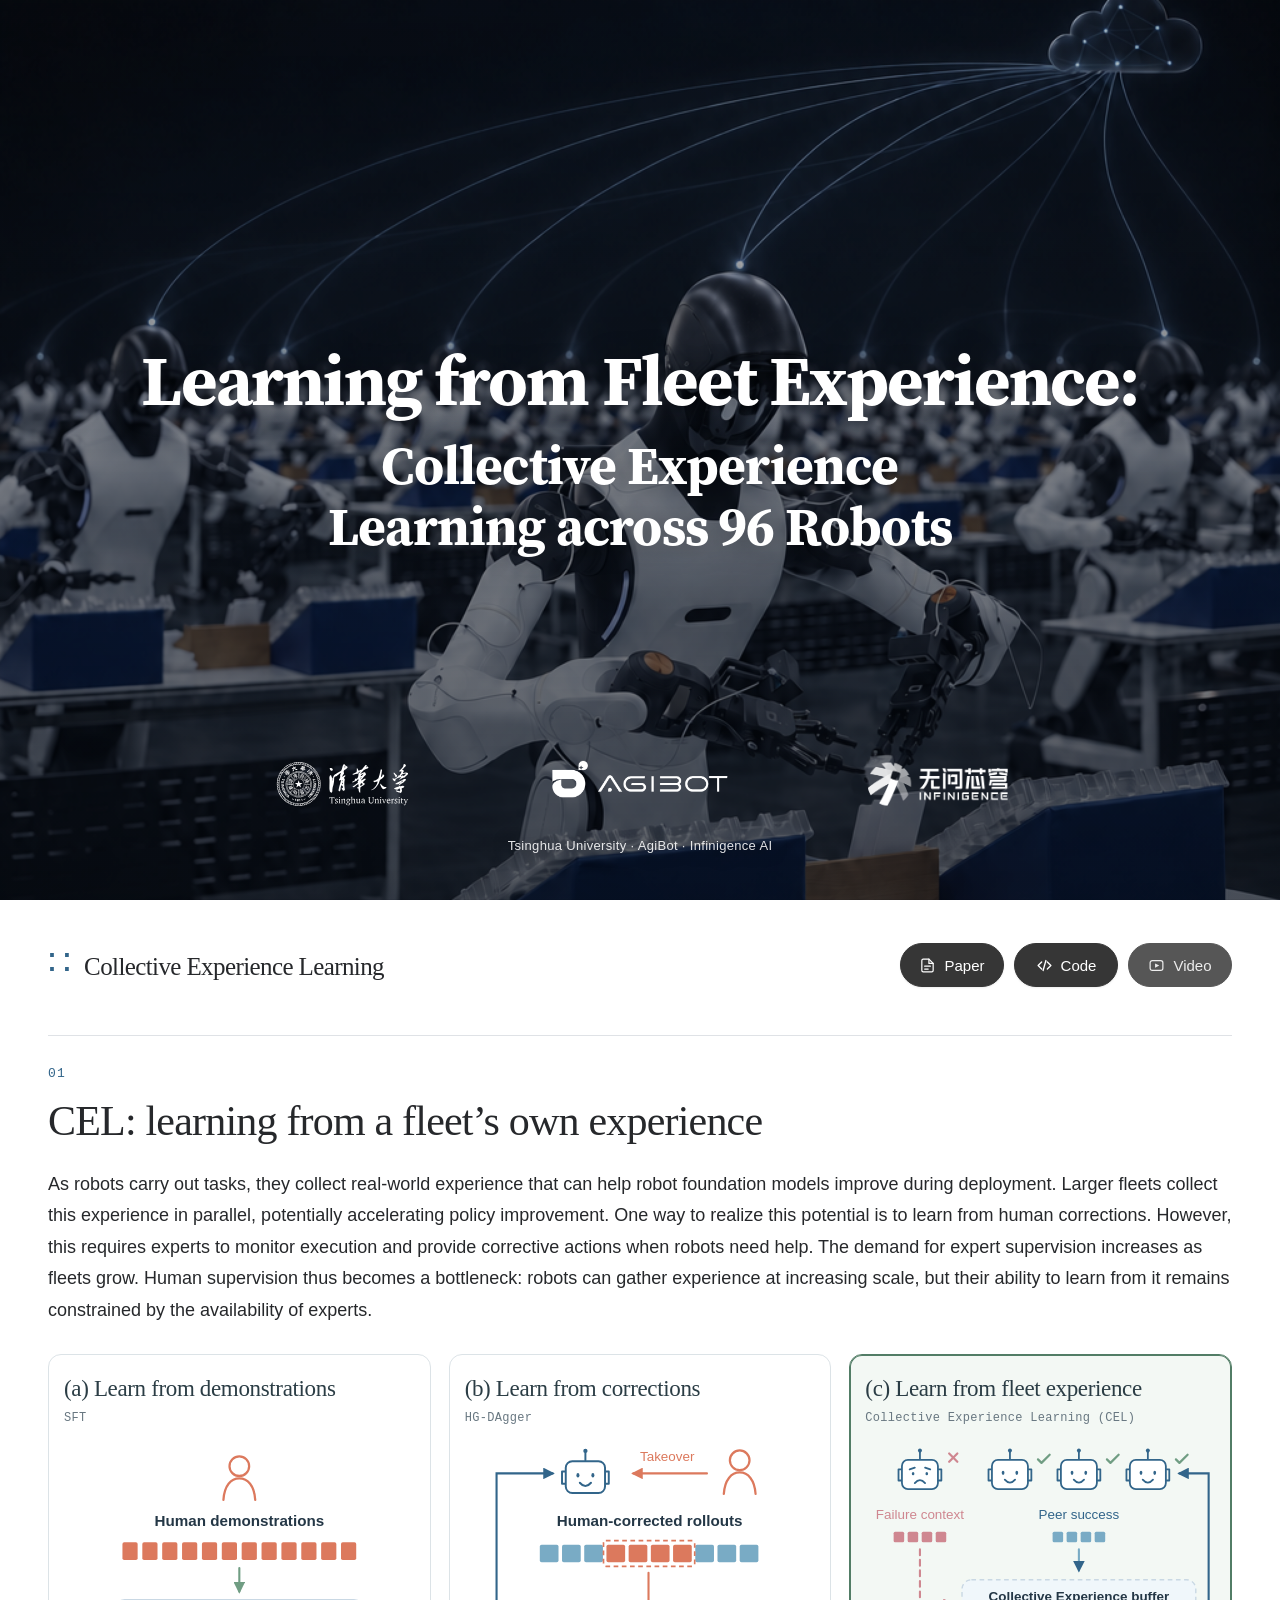
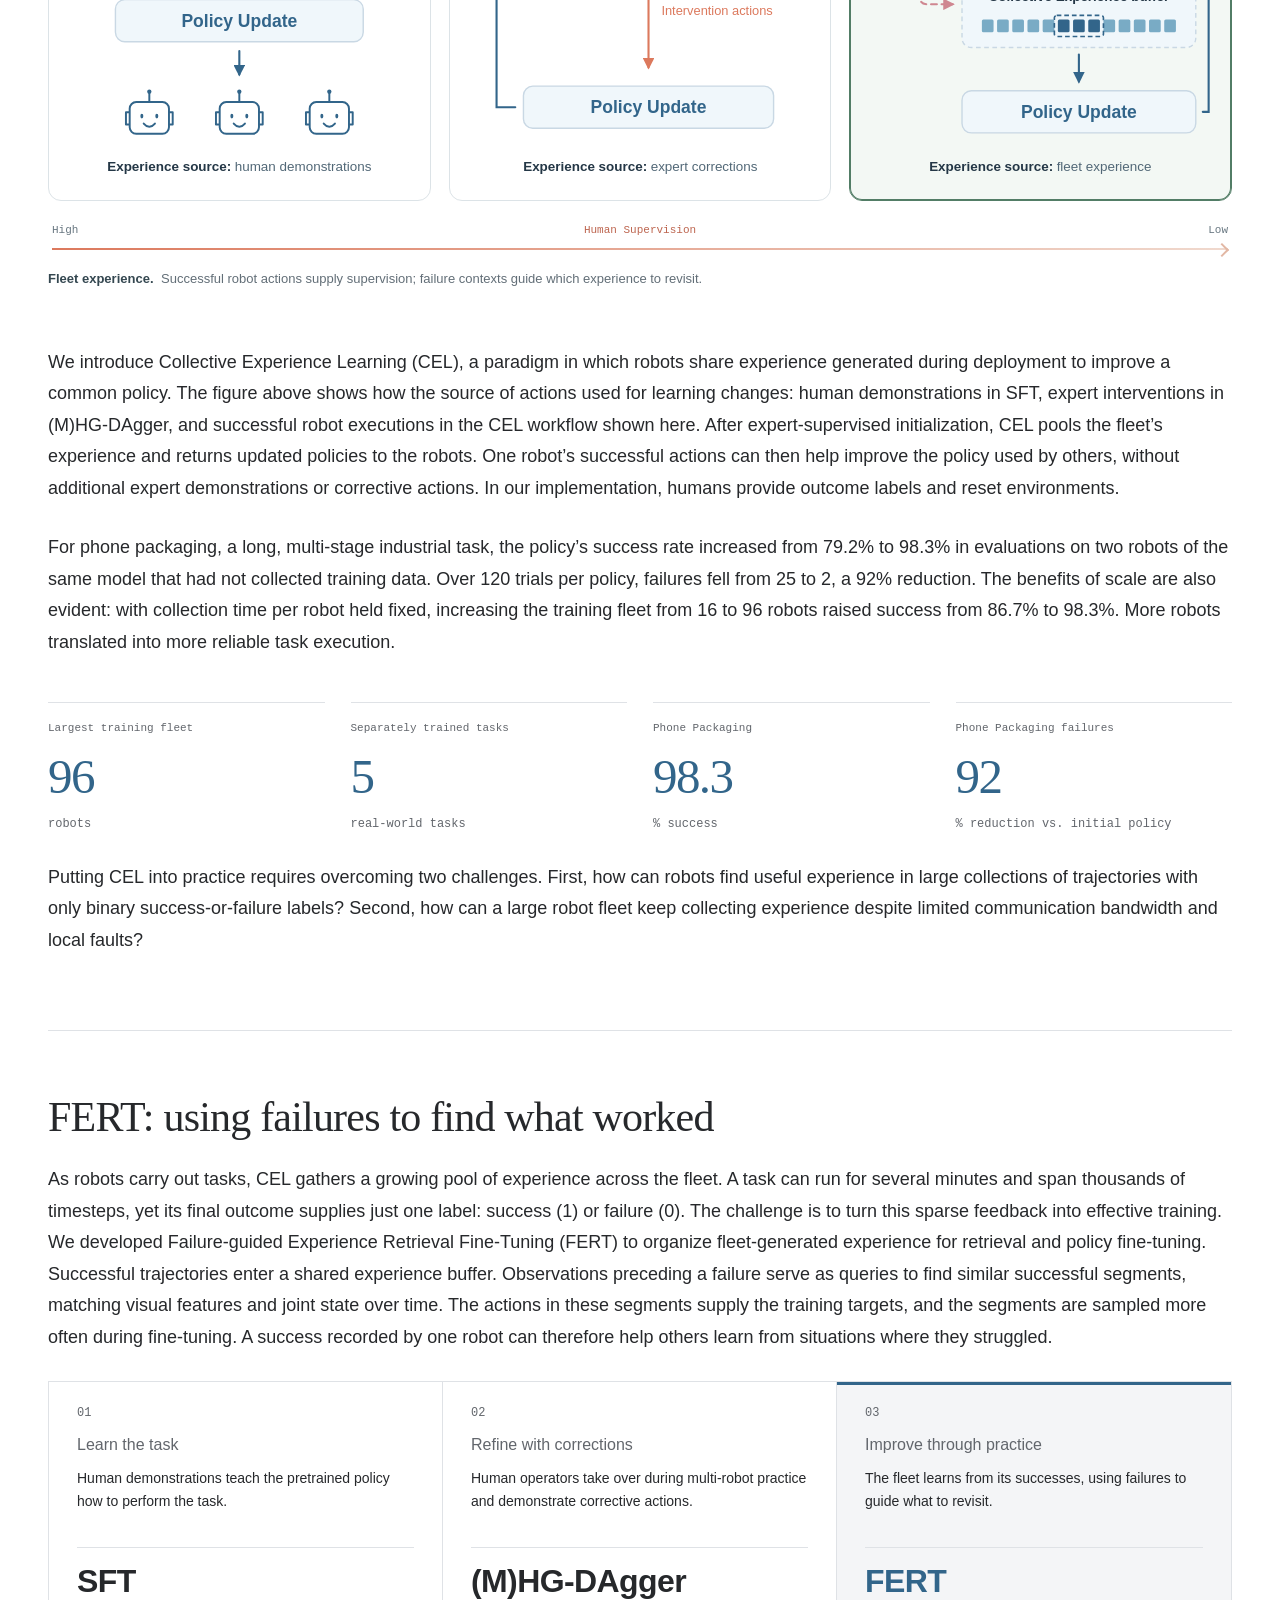
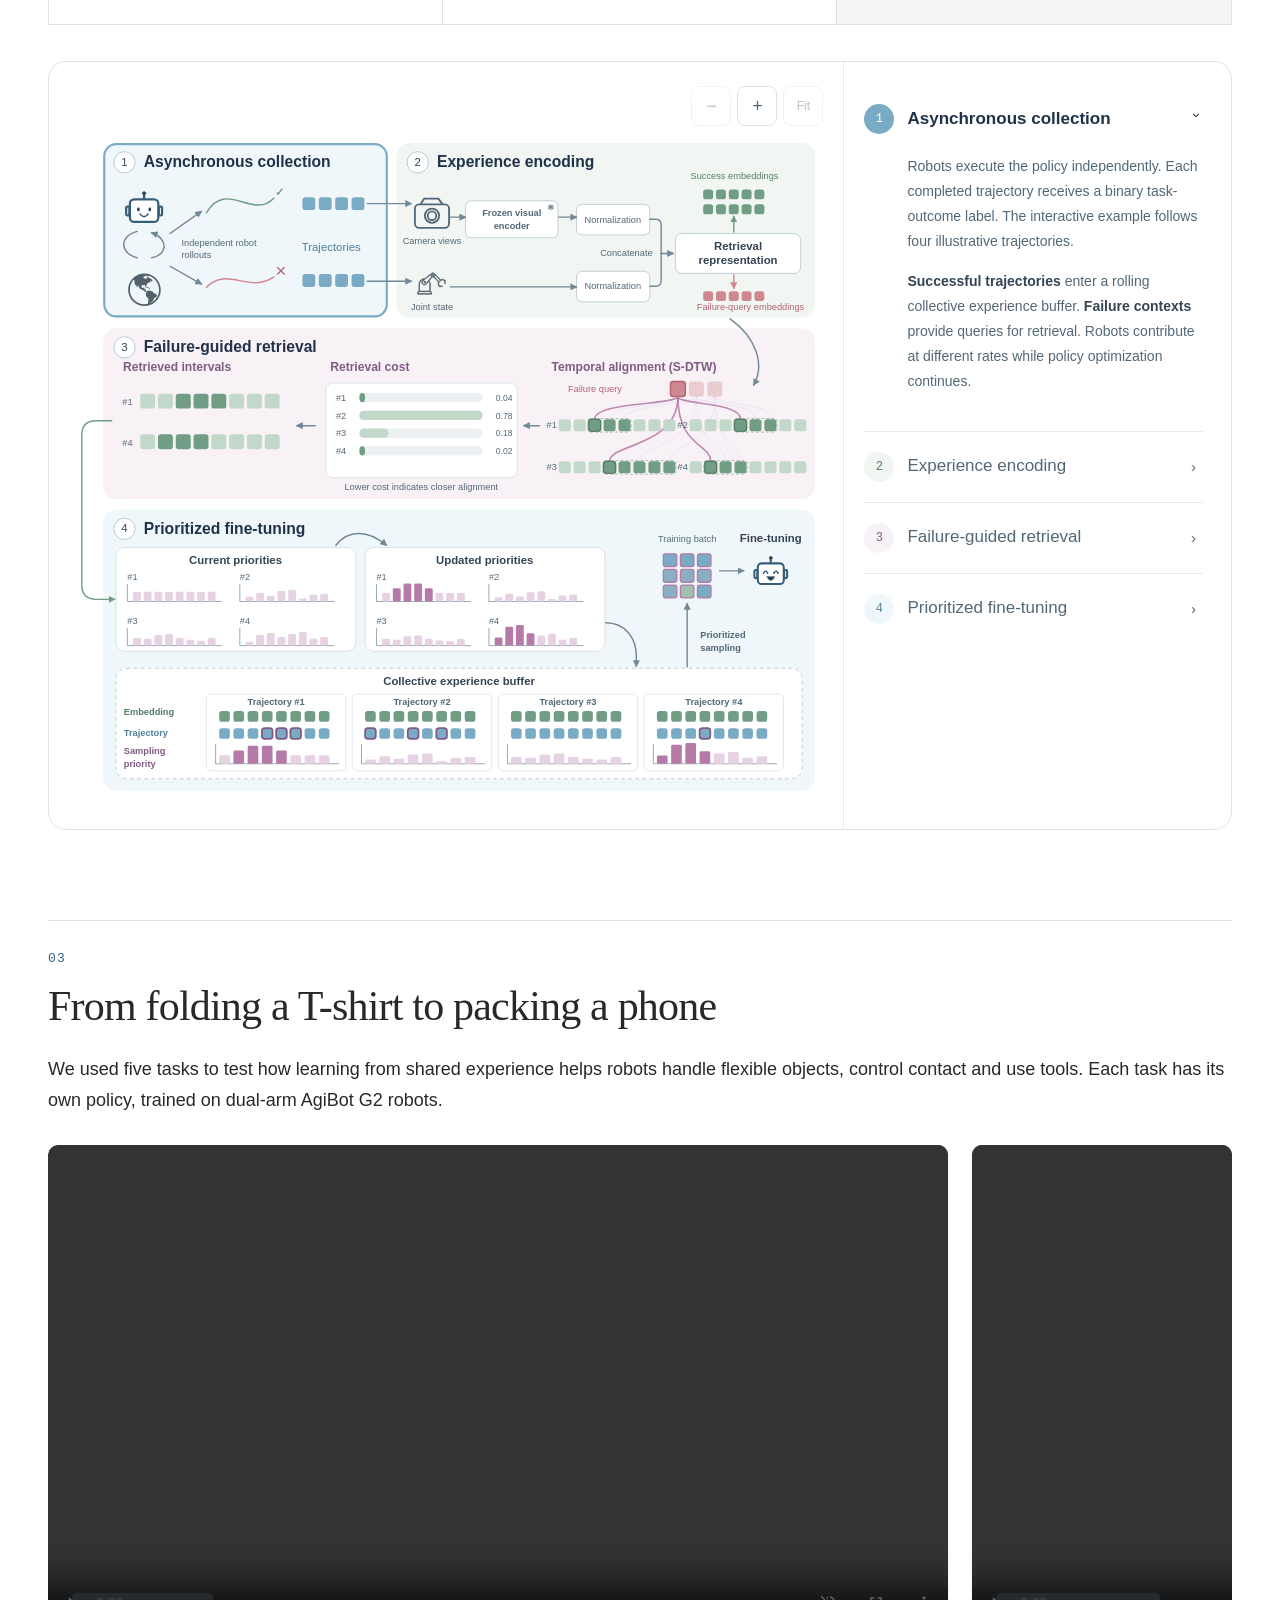
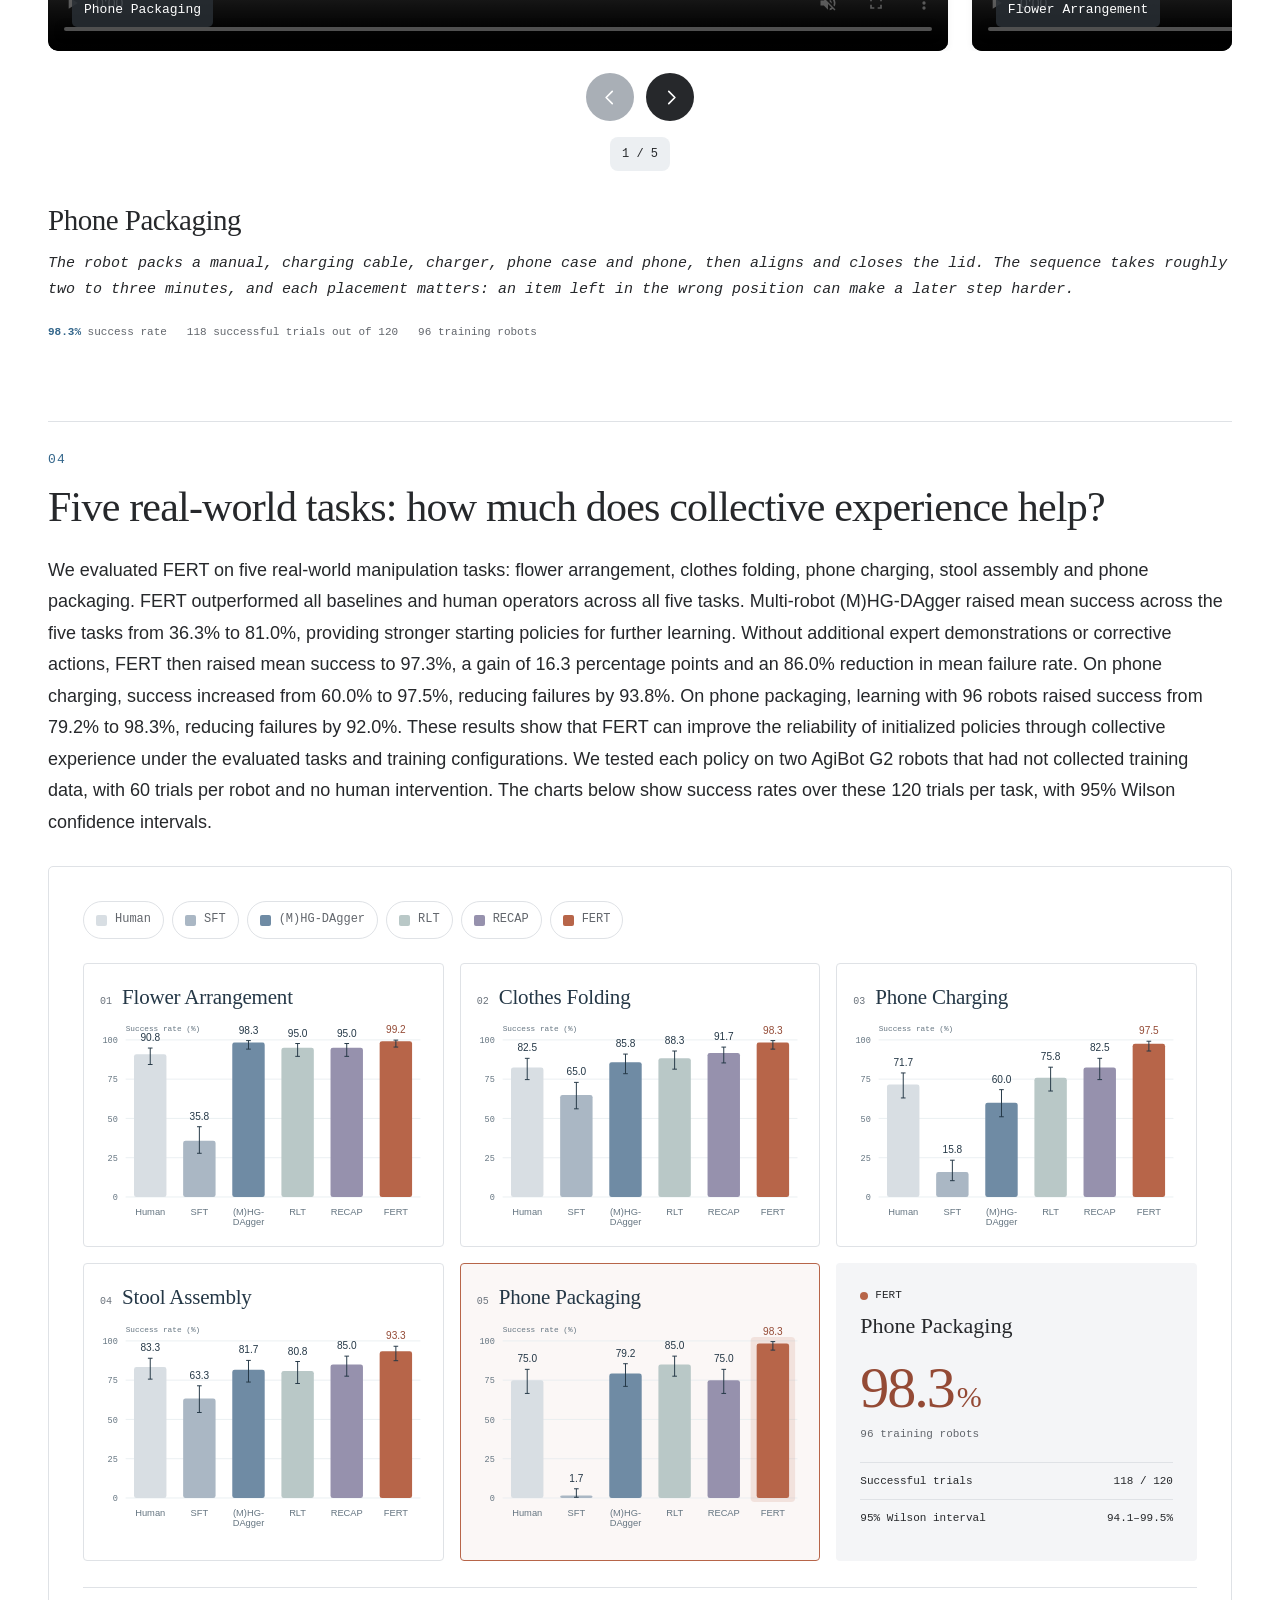
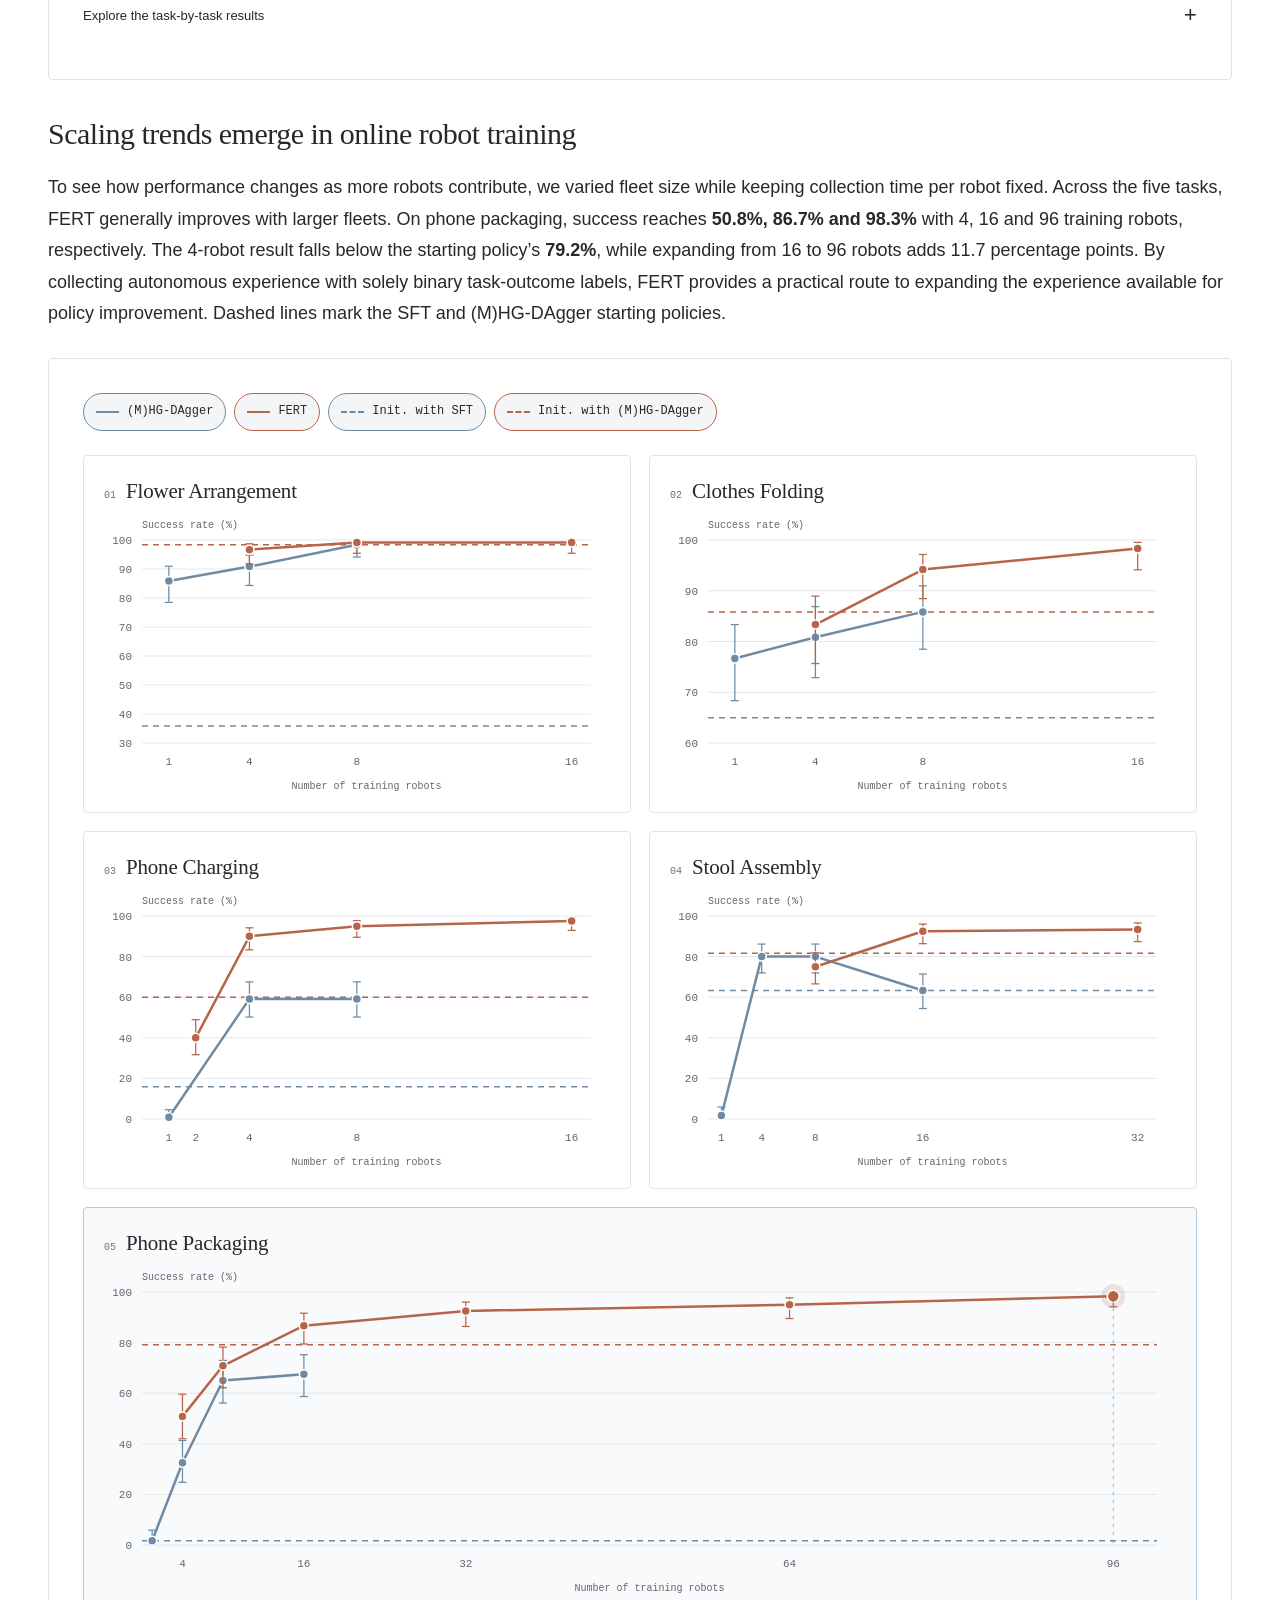
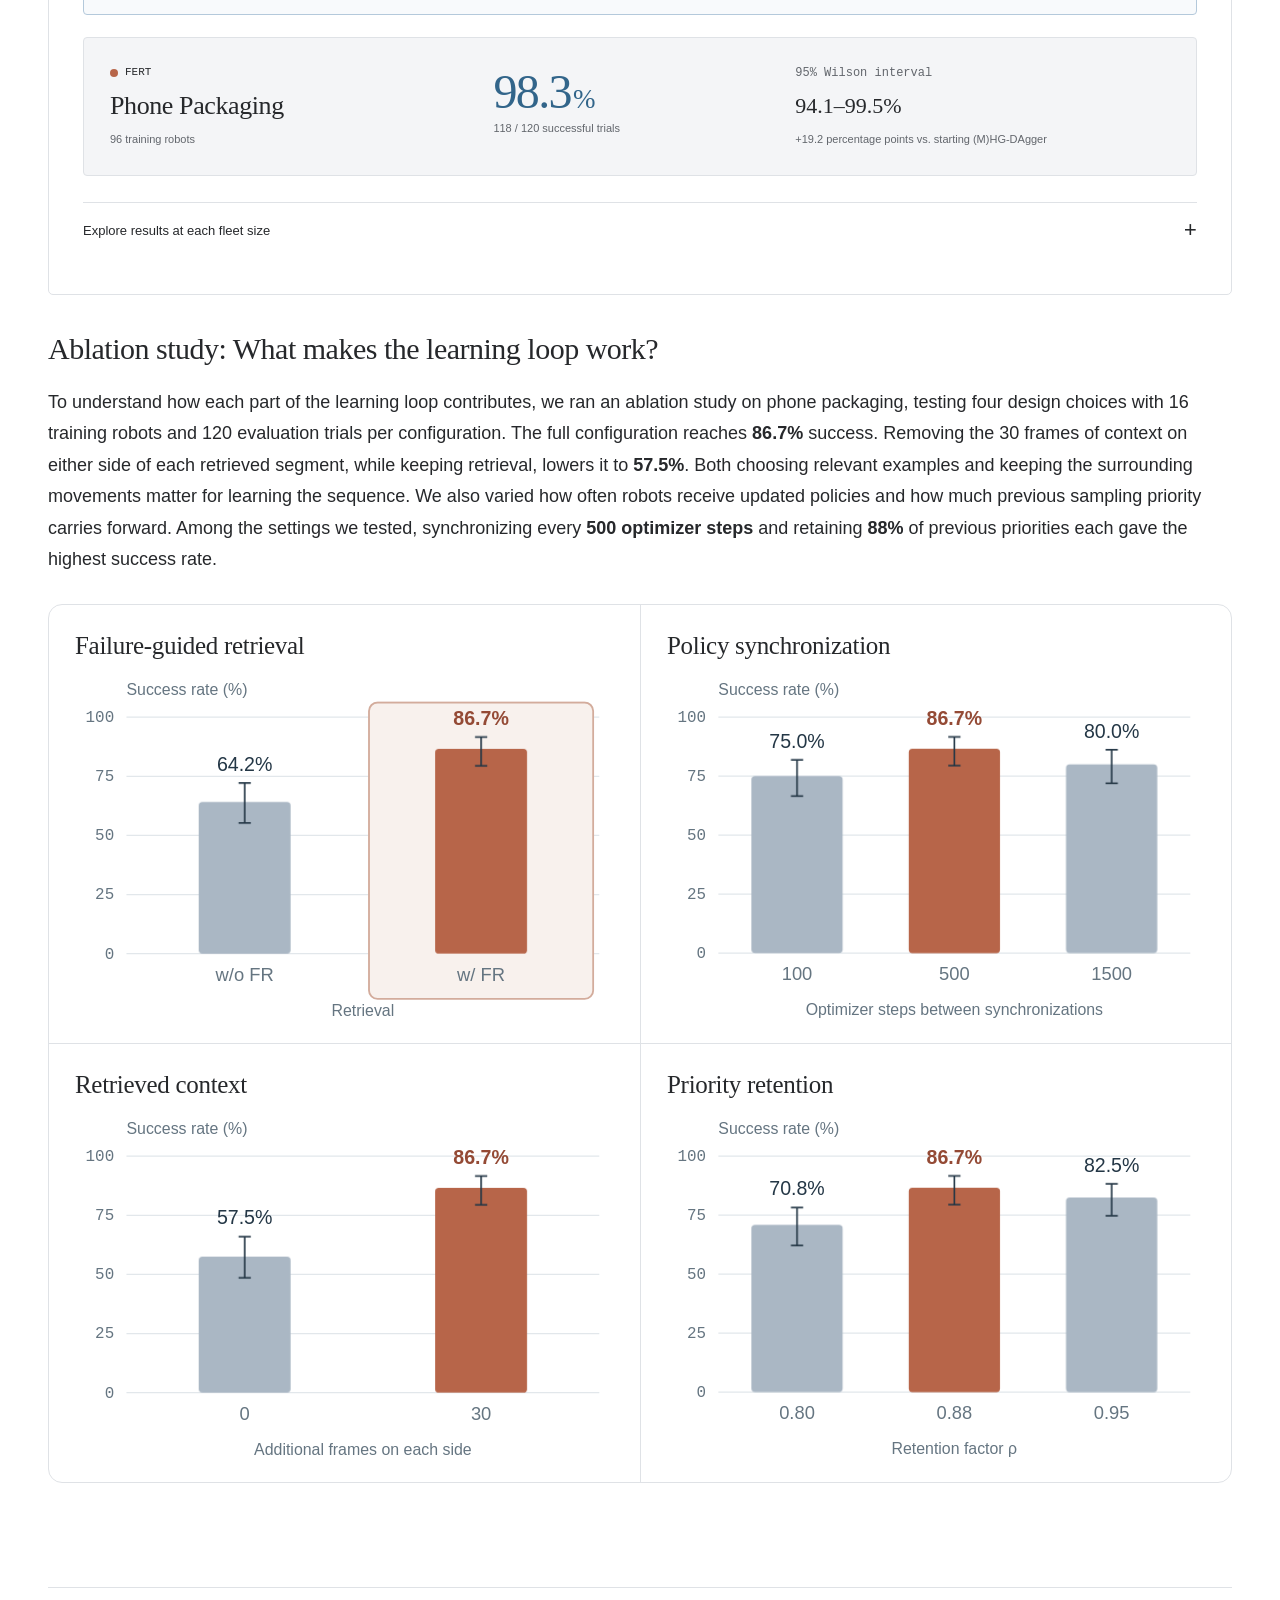
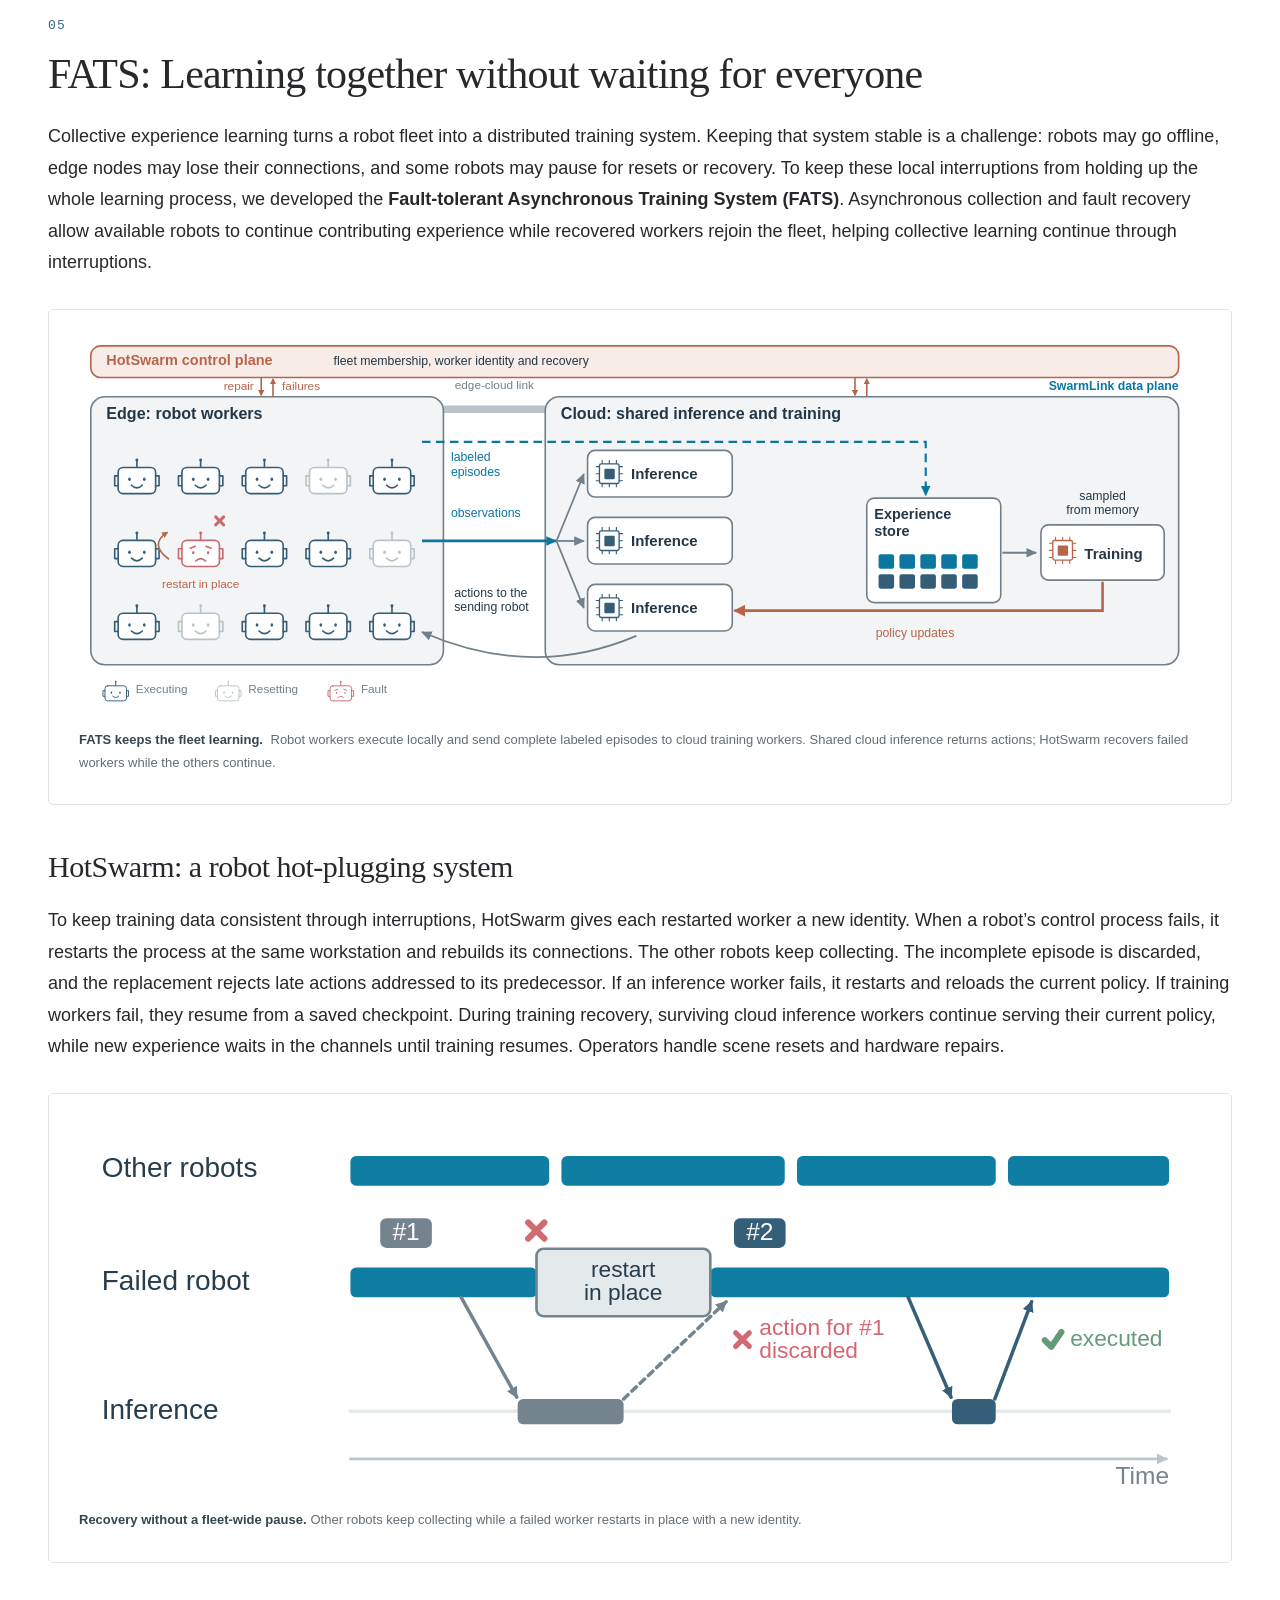
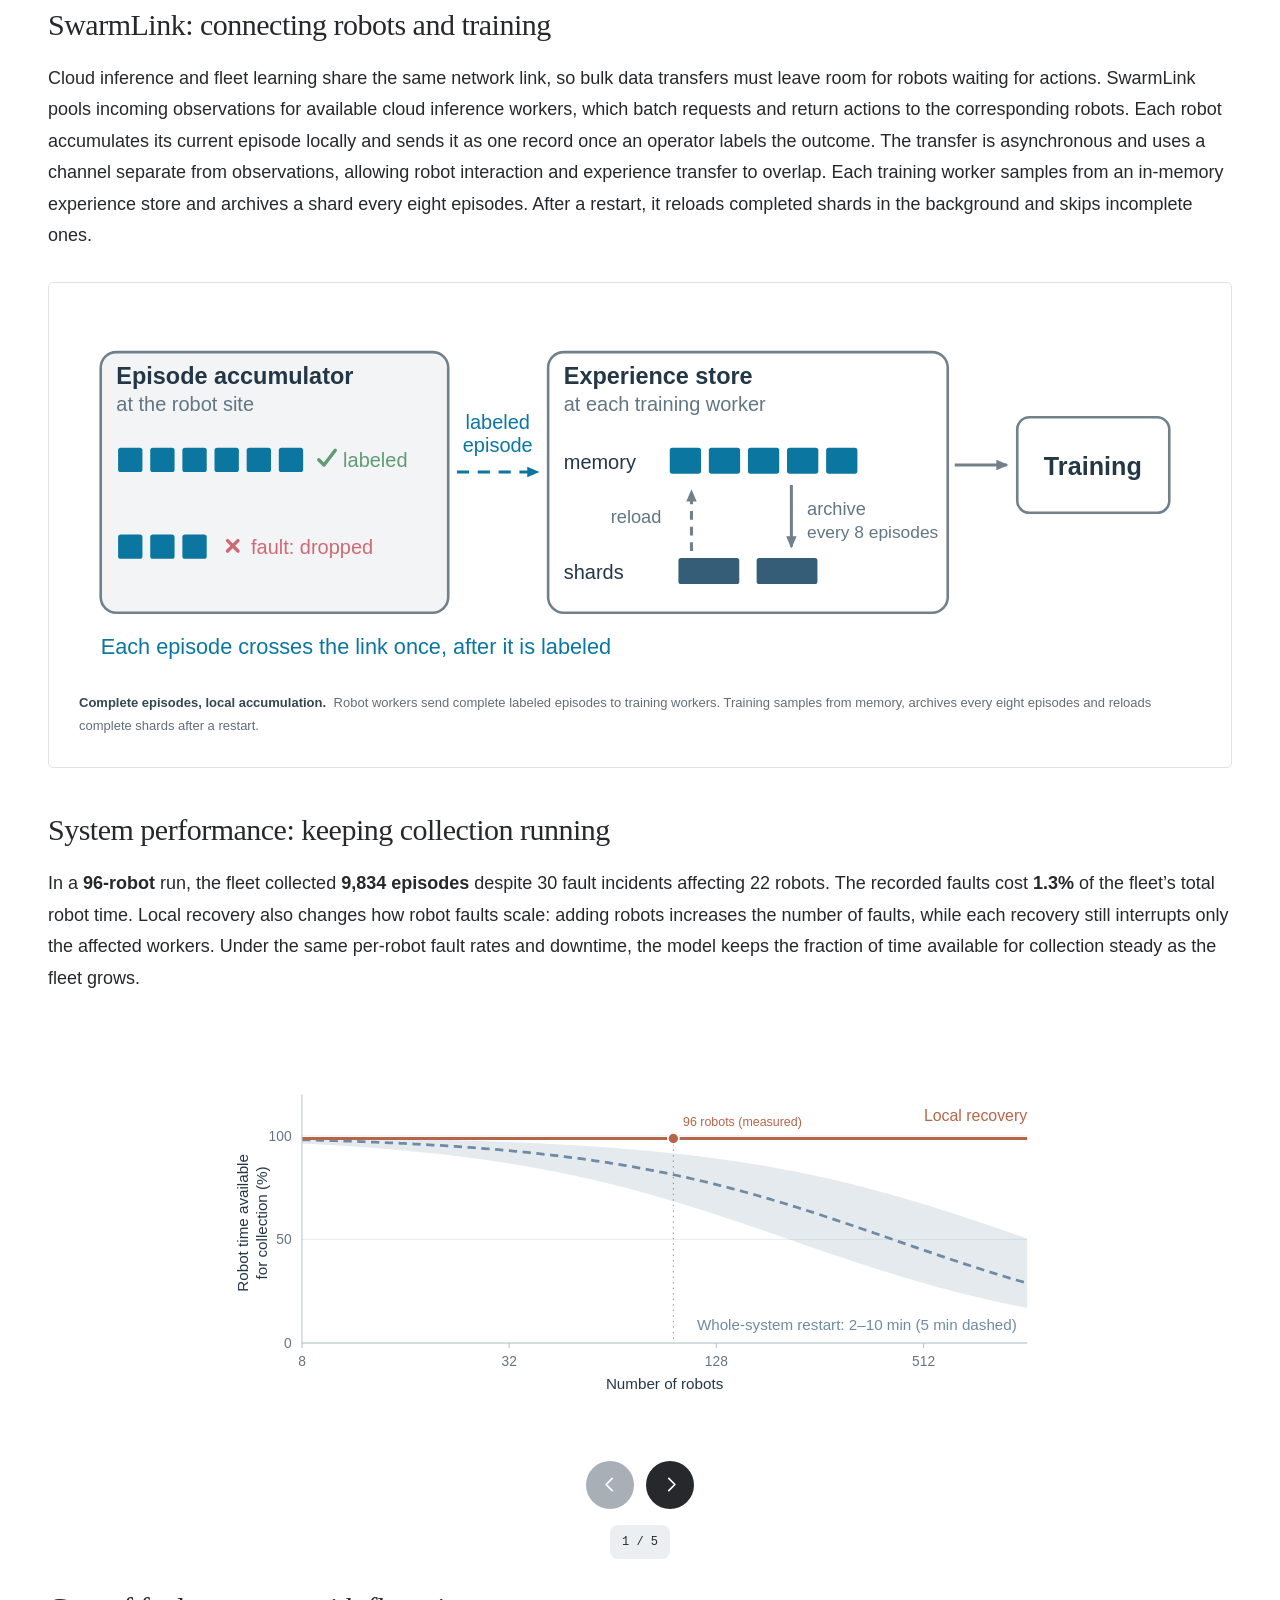
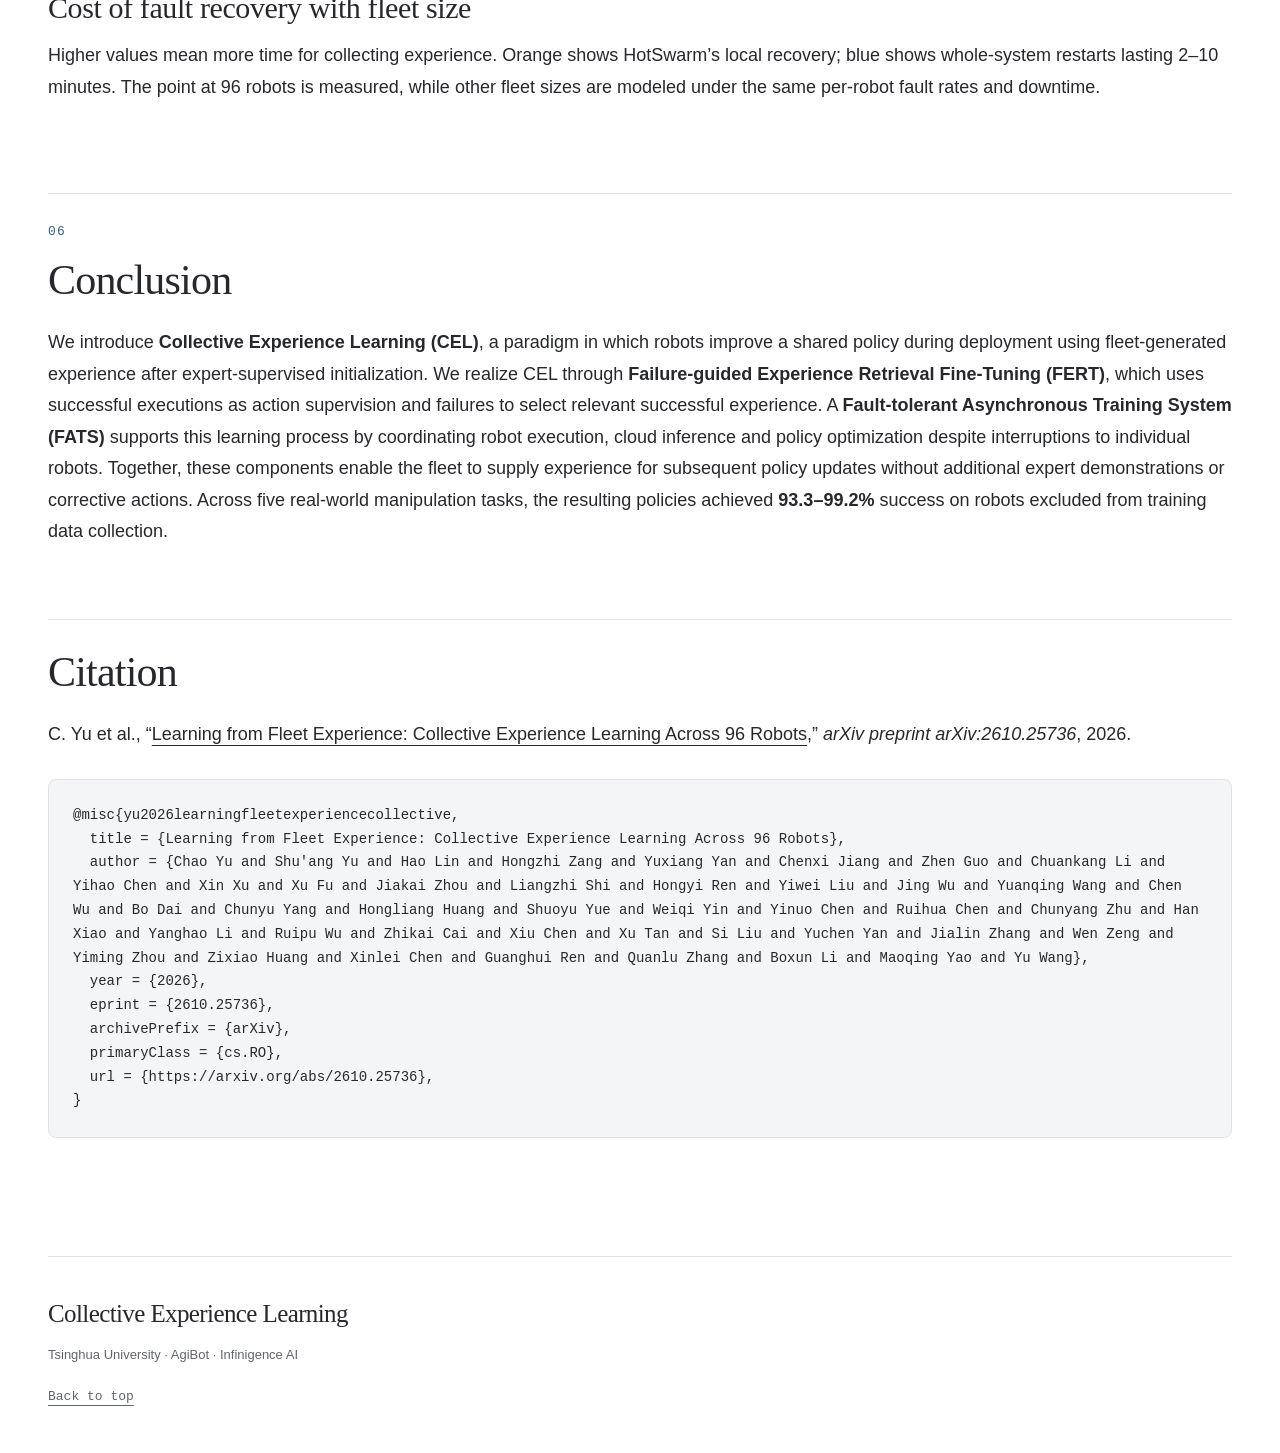
==== commit b2a44965: "Publish website from e412bcdfd84539889339596ac296da09bb3d3368" ====
--- a/index.html
+++ b/index.html
@@ -56,7 +56,7 @@
 <div class="reading-width section-heading"><p class="section-index">01</p><h2>CEL: learning from a fleet’s own experience</h2>
 <p>As robots carry out tasks, they collect real-world experience that can help robot foundation models improve during deployment. Larger fleets collect this experience in parallel, potentially accelerating policy improvement. One way to realize this potential is to learn from human corrections. However, this requires experts to monitor execution and provide corrective actions when robots need help. The demand for expert supervision increases as fleets grow. Human supervision thus becomes a bottleneck: robots can gather experience at increasing scale, but their ability to learn from it remains constrained by the availability of experts.</p>
 </div>
-<figure id="cel-sources" class="cel-sources wide-width" aria-label="Sources of experience for policy learning">
+<figure id="cel-sources" class="cel-sources wide-width" aria-label="Sources of action supervision for robot policy learning">
   <svg class="cel-source-defs" width="0" height="0" aria-hidden="true" focusable="false" style="position:absolute" xmlns="http://www.w3.org/2000/svg">
     <defs>
       <marker id="cel-src-arrow-blue" viewBox="0 0 8 8" refX="6.5" refY="4" markerWidth="5.5" markerHeight="5.5" orient="auto"><path d="M0 0 8 4 0 8Z" fill="#32658a"/></marker>
@@ -132,7 +132,7 @@
 
     <button type="button" class="cel-source-card" data-cel-source="corrections" aria-pressed="false" aria-controls="cel-source-detail" aria-labelledby="cel-correction-heading cel-correction-method">
       <span class="cel-source-heading" id="cel-correction-heading">(b) Learn from corrections</span>
-      <span class="cel-source-method" id="cel-correction-method">(M)HG-DAgger</span>
+      <span class="cel-source-method" id="cel-correction-method">HG-DAgger</span>
       <svg viewBox="0 0 300 300" role="img" aria-labelledby="cel-correction-title cel-correction-desc" xmlns="http://www.w3.org/2000/svg">
         <title id="cel-correction-title">Learning from expert corrections</title>
         <desc id="cel-correction-desc">An expert takes over robot execution to supply corrective actions within a rollout. The intervention actions supervise a policy update, which returns to the robot for further execution.</desc>
@@ -168,10 +168,10 @@
     </button>
 
     <button type="button" class="cel-source-card is-active" data-cel-source="collective" aria-pressed="true" aria-controls="cel-source-detail" aria-labelledby="cel-collective-heading cel-collective-method">
-      <span class="cel-source-heading" id="cel-collective-heading">(c) Learn from collective experience</span>
+      <span class="cel-source-heading" id="cel-collective-heading">(c) Learn from fleet experience</span>
       <span class="cel-source-method" id="cel-collective-method">Collective Experience Learning (CEL)</span>
       <svg viewBox="0 0 300 300" role="img" aria-labelledby="cel-collective-title cel-collective-desc" xmlns="http://www.w3.org/2000/svg">
-        <title id="cel-collective-title">Learning from collective robot experience</title>
+        <title id="cel-collective-title">Learning from fleet experience</title>
         <desc id="cel-collective-desc">Robots contribute successful executions to a collective experience buffer. Failure contexts retrieve relevant successful experience. The selected successful actions supervise a policy update that returns to the fleet.</desc>
         <g font-family="inherit" fill="#243746" text-anchor="middle">
           <use href="#cel-src-robot-failure" x="25" y="8" width="44" height="44"/>
@@ -230,9 +230,9 @@
     </button>
   </div>
 
-  <div class="cel-supervision" aria-label="Expert action supervision decreases from left to right">
+  <div class="cel-supervision" aria-label="Human supervision decreases from left to right">
     <span>High</span>
-    <span>Expert action supervision</span>
+    <span>Human Supervision</span>
     <span>Low</span>
     <i aria-hidden="true"></i>
   </div>
@@ -656,19 +656,30 @@
   <div class="system-diagram-scroll">
     <svg class="system-diagram-svg" xmlns="http://www.w3.org/2000/svg" viewBox="0 0 2075 700" role="group" aria-labelledby="sys-arch-title sys-arch-desc" font-family="Arial, Helvetica, sans-serif" fill="#243746">
       <title id="sys-arch-title">FATS: cloud inference and training with local robot recovery</title>
-      <desc id="sys-arch-desc">Environment workers operate robots at the edge. Cloud inference workers share incoming requests and return actions to the sending robot. A cloud trajectory collector combines reused inference observations and outputs with robot execution records and outcomes, then releases complete episodes for training. HotSwarm manages identities and local recovery. Select a component or flow for details.</desc>
+      <desc id="sys-arch-desc">Robot workers execute locally and accumulate each episode at the robot site. Shared cloud inference returns actions to the sending robot. Once labeled, each complete episode crosses the edge-cloud link into a training worker's experience store, from which training samples in memory. HotSwarm manages worker identity and recovery. Select a component or flow for details.</desc>
       <defs>
         <symbol id="sys-arch-robot" viewBox="0 0 100 100">
-          <g fill="#fff" stroke="currentColor" stroke-width="3.3" stroke-linecap="round" stroke-linejoin="round">
-            <rect x="33" y="2" width="31" height="25" rx="5"/>
-            <path d="M48.5 27v7M29 39 13 49 6 67M1 67h10M68 39l17 10 7 18m-5 0h10" fill="none"/>
-            <rect x="29" y="34" width="39" height="40" rx="4"/>
-            <rect x="14" y="78" width="69" height="12" rx="4"/>
-            <circle cx="26" cy="90" r="5"/>
-            <circle cx="70" cy="90" r="5"/>
-          </g>
-          <g fill="currentColor"><circle cx="42" cy="14" r="2.25"/><circle cx="55" cy="14" r="2.25"/></g>
-        </symbol>
+  <g fill="#fff" stroke="currentColor" stroke-width="3.3" stroke-linecap="round" stroke-linejoin="round">
+    <path d="M50 15V26" fill="none"/>
+    <circle cx="50" cy="12" r="3" fill="currentColor" stroke="none"/>
+    <rect x="12" y="27" width="76" height="53" rx="10"/>
+    <path d="M12 44H5V64H12M88 44H95V64H88" fill="none"/>
+    <ellipse cx="35" cy="51" rx="2.7" ry="3.6" fill="currentColor" stroke="none"/>
+    <ellipse cx="65" cy="51" rx="2.7" ry="3.6" fill="currentColor" stroke="none"/>
+    <path d="M39 63Q50 74 61 63" fill="none"/>
+  </g>
+</symbol>
+<symbol id="sys-arch-robot-fault" viewBox="0 0 100 100">
+  <g fill="#fff" stroke="currentColor" stroke-width="3.3" stroke-linecap="round" stroke-linejoin="round">
+    <path d="M50 15V26" fill="none"/>
+    <circle cx="50" cy="12" r="3" fill="currentColor" stroke="none"/>
+    <rect x="12" y="27" width="76" height="53" rx="10"/>
+    <path d="M12 44H5V64H12M88 44H95V64H88M29 43 39 39M61 39 71 43" fill="none"/>
+    <ellipse cx="35" cy="52" rx="2.5" ry="3" fill="currentColor" stroke="none"/>
+    <ellipse cx="65" cy="52" rx="2.5" ry="3" fill="currentColor" stroke="none"/>
+    <path d="M40 69Q50 59 60 69" fill="none"/>
+  </g>
+</symbol>
         <symbol id="sys-arch-chip" viewBox="0 0 50 50">
           <g stroke="currentColor" stroke-width="2" fill="none" stroke-linecap="square">
             <path d="M12 1v7m13-7v7m13-7v7M12 43v7m13-7v7m13-7v7M1 12h7m-7 13h7m-7 13h7m35-26h7m-7 13h7m-7 13h7"/>
@@ -695,55 +706,50 @@
 </g>
 <g class="system-hotspot" data-system-focus="robots" role="button" tabindex="0" aria-pressed="false" aria-controls="fats-architecture-detail" aria-label="Edge robot workers: execute actions and recover locally">
 <rect class="system-zone" x="45" y="193" width="590" height="389" rx="16" fill="transparent" stroke="transparent" stroke-width="3"/><use href="#sys-arch-robot" x="62" y="213" width="92" height="92" color="#355d78"/>
-        <circle cx="106.62" cy="262.68" r="6.9" fill="#0b76a0"/>
         <use href="#sys-arch-robot" x="181" y="213" width="92" height="92" color="#355d78"/>
-        <circle cx="225.62" cy="262.68" r="6.9" fill="#0b76a0"/>
         <use href="#sys-arch-robot" x="300" y="213" width="92" height="92" color="#355d78"/>
-        <circle cx="344.62" cy="262.68" r="6.9" fill="#0b76a0"/>
         <use href="#sys-arch-robot" x="419" y="213" width="92" height="92" color="#b8c3ca"/>
         <use href="#sys-arch-robot" x="538" y="213" width="92" height="92" color="#355d78"/>
-        <circle cx="582.62" cy="262.68" r="6.9" fill="#0b76a0"/>
         <use href="#sys-arch-robot" x="62" y="349" width="92" height="92" color="#355d78"/>
-        <circle cx="106.62" cy="398.68" r="6.9" fill="#0b76a0"/>
-        <use href="#sys-arch-robot" x="181" y="349" width="92" height="92" color="#c66b70"/>
+        <use href="#sys-arch-robot-fault" x="181" y="349" width="92" height="92" color="#c66b70"/>
         <use href="#sys-arch-robot" x="300" y="349" width="92" height="92" color="#355d78"/>
-        <circle cx="344.62" cy="398.68" r="6.9" fill="#0b76a0"/>
         <use href="#sys-arch-robot" x="419" y="349" width="92" height="92" color="#355d78"/>
-        <circle cx="463.62" cy="398.68" r="6.9" fill="#0b76a0"/>
         <use href="#sys-arch-robot" x="538" y="349" width="92" height="92" color="#b8c3ca"/>
         <use href="#sys-arch-robot" x="62" y="485" width="92" height="92" color="#355d78"/>
-        <circle cx="106.62" cy="534.68" r="6.9" fill="#0b76a0"/>
         <use href="#sys-arch-robot" x="181" y="485" width="92" height="92" color="#b8c3ca"/>
         <use href="#sys-arch-robot" x="300" y="485" width="92" height="92" color="#355d78"/>
-        <circle cx="344.62" cy="534.68" r="6.9" fill="#0b76a0"/>
         <use href="#sys-arch-robot" x="419" y="485" width="92" height="92" color="#355d78"/>
-        <circle cx="463.62" cy="534.68" r="6.9" fill="#0b76a0"/>
         <use href="#sys-arch-robot" x="538" y="485" width="92" height="92" color="#355d78"/>
-        <circle cx="582.62" cy="534.68" r="6.9" fill="#0b76a0"/>
         <path d="m255 330 15 15m0-15-15 15" fill="none" stroke="#c66b70" stroke-width="5.5" stroke-linecap="round"/>
         <path class="system-flow" data-system-route="control" d="M168 409c-26-18-26-36-3-50" fill="none" stroke="#b76549" stroke-width="3.2" marker-end="url(#sys-arch-arrow-coral)"/>
         <path class="system-hit" d="M168 409c-26-18-26-36-3-50" fill="none" stroke="transparent" stroke-width="24" pointer-events="stroke"/>
         <text x="155" y="463" font-size="22" fill="#b76549">restart in place</text>
         <use href="#sys-arch-robot" x="42" y="631" width="53" height="53" color="#355d78"/>
-        <circle cx="67.71" cy="659.62" r="4" fill="#0b76a0"/>
         <text x="106" y="658" font-size="22" fill="#71808a">Executing</text>
         <use href="#sys-arch-robot" x="252" y="631" width="53" height="53" color="#b8c3ca"/>
         <text x="316" y="658" font-size="22" fill="#71808a">Resetting</text>
-        <use href="#sys-arch-robot" x="462" y="631" width="53" height="53" color="#c66b70"/>
+        <use href="#sys-arch-robot-fault" x="462" y="631" width="53" height="53" color="#c66b70"/>
         <text x="526" y="658" font-size="22" fill="#71808a">Fault</text>
 </g>
 <g class="system-hotspot" data-system-focus="interaction" role="button" tabindex="0" aria-pressed="false" aria-controls="fats-architecture-detail" aria-label="Cloud inference: pooled workers return actions to each robot">
-<path class="system-flow" data-system-route="interaction" d="M640 356 890 375" fill="none" stroke="#0b76a0" stroke-width="5" marker-end="url(#sys-arch-arrow-blue)"/><path class="system-hit" d="M640 356 890 375" fill="none" stroke="transparent" stroke-width="20" pointer-events="stroke"/><text x="694" y="331" font-size="23" fill="#0b76a0">observations</text><path class="system-flow" data-system-route="interaction" d="M891 375 942 250" fill="none" stroke="#71808a" stroke-width="3.3" marker-end="url(#sys-arch-arrow-gray)"/><path class="system-hit" d="M891 375 942 250" fill="none" stroke="transparent" stroke-width="20" pointer-events="stroke"/><rect class="system-zone" x="949" y="206" width="270" height="87" rx="14" fill="#fff" stroke="#71808a" stroke-width="3"/><use href="#sys-arch-chip" x="964" y="224" width="51" height="51" color="#355d78"/><text x="1030" y="259" font-size="28" fill="#243746" font-weight="700">Inference</text><path class="system-flow" data-system-route="interaction" d="M891 375 942 375" fill="none" stroke="#71808a" stroke-width="3.3" marker-end="url(#sys-arch-arrow-gray)"/><path class="system-hit" d="M891 375 942 375" fill="none" stroke="transparent" stroke-width="20" pointer-events="stroke"/><rect class="system-zone" x="949" y="331" width="270" height="87" rx="14" fill="#fff" stroke="#71808a" stroke-width="3"/><use href="#sys-arch-chip" x="964" y="349" width="51" height="51" color="#355d78"/><text x="1030" y="384" font-size="28" fill="#243746" font-weight="700">Inference</text><path class="system-flow" data-system-route="interaction" d="M891 375 942 500" fill="none" stroke="#71808a" stroke-width="3.3" marker-end="url(#sys-arch-arrow-gray)"/><path class="system-hit" d="M891 375 942 500" fill="none" stroke="transparent" stroke-width="20" pointer-events="stroke"/><rect class="system-zone" x="949" y="456" width="270" height="87" rx="14" fill="#fff" stroke="#71808a" stroke-width="3"/><use href="#sys-arch-chip" x="964" y="474" width="51" height="51" color="#355d78"/><text x="1030" y="509" font-size="28" fill="#243746" font-weight="700">Inference</text><path class="system-flow" data-system-route="interaction" d="M1084 545v21L640 520" fill="none" stroke="#71808a" stroke-width="3.3" marker-end="url(#sys-arch-arrow-gray)"/><path class="system-hit" d="M1084 545v21L640 520" fill="none" stroke="transparent" stroke-width="20" pointer-events="stroke"/><text x="700" y="479" font-size="23" fill="#243746">actions to the</text><text x="700" y="505" font-size="23" fill="#243746">sending robot</text>
-</g>
-<g class="system-hotspot" data-system-focus="experience" role="button" tabindex="0" aria-pressed="false" aria-controls="fats-architecture-detail" aria-label="Trajectory streaming: reuse inference data and join robot records before training">
-<path class="system-flow" data-system-route="experience" d="M640 190H1580V290" fill="none" stroke="#0b76a0" stroke-width="4" stroke-dasharray="16 10" marker-end="url(#sys-arch-arrow-blue)"/><path class="system-hit" d="M640 190H1580V290" fill="none" stroke="transparent" stroke-width="20" pointer-events="stroke"/><text x="694" y="225" font-size="22" fill="#0b76a0">execution records,</text><text x="694" y="251" font-size="22" fill="#0b76a0">extra frames,</text><text x="694" y="277" font-size="22" fill="#0b76a0">outcome</text><path class="system-flow" data-system-route="experience" d="M1223 250 1400 390" fill="none" stroke="#71808a" stroke-width="3.3"/><path class="system-hit" d="M1223 250 1400 390" fill="none" stroke="transparent" stroke-width="20" pointer-events="stroke"/><path class="system-flow" data-system-route="experience" d="M1223 375 1400 390" fill="none" stroke="#71808a" stroke-width="3.3"/><path class="system-hit" d="M1223 375 1400 390" fill="none" stroke="transparent" stroke-width="20" pointer-events="stroke"/><path class="system-flow" data-system-route="experience" d="M1223 500 1400 390" fill="none" stroke="#71808a" stroke-width="3.3"/><path class="system-hit" d="M1223 500 1400 390" fill="none" stroke="transparent" stroke-width="20" pointer-events="stroke"/><path class="system-flow" data-system-route="experience" d="M1400 390H1461" fill="none" stroke="#71808a" stroke-width="3.3" marker-end="url(#sys-arch-arrow-gray)"/><path class="system-hit" d="M1400 390H1461" fill="none" stroke="transparent" stroke-width="20" pointer-events="stroke"/><text x="1250" y="221" font-size="22" fill="#71808a">reuse inputs</text><text x="1250" y="247" font-size="22" fill="#71808a">and outputs</text><rect class="system-zone" x="1470" y="295" width="250" height="195" rx="14" fill="#fff" stroke="#71808a" stroke-width="3"/><text x="1484" y="334" font-size="27" fill="#243746" font-weight="700">Trajectory</text><text x="1484" y="365" font-size="27" fill="#243746" font-weight="700">collector</text><rect x="1492" y="400" width="29" height="27" rx="4" fill="#0b76a0"/><rect x="1531" y="400" width="29" height="27" rx="4" fill="#0b76a0"/><rect x="1570" y="400" width="29" height="27" rx="4" fill="#0b76a0"/><rect x="1609" y="400" width="29" height="27" rx="4" fill="#0b76a0"/><rect x="1648" y="400" width="29" height="27" rx="4" fill="#0b76a0"/><rect x="1492" y="437" width="29" height="27" rx="4" fill="#0b76a0"/><rect x="1531" y="437" width="29" height="27" rx="4" fill="#0b76a0"/><rect x="1570" y="437" width="29" height="27" rx="4" fill="#0b76a0"/><rect x="1609" y="437" width="29" height="27" rx="4" fill="#0b76a0"/><rect x="1648" y="437" width="29" height="27" rx="4" fill="#0b76a0"/><path class="system-flow" data-system-route="experience" d="M1723 397H1786" fill="none" stroke="#71808a" stroke-width="3.3" marker-end="url(#sys-arch-arrow-gray)"/><path class="system-hit" d="M1723 397H1786" fill="none" stroke="transparent" stroke-width="20" pointer-events="stroke"/><text x="1835" y="298" font-size="23" fill="#243746">complete</text><text x="1835" y="324" font-size="23" fill="#243746">episodes</text>
+<path class="system-flow" data-system-route="interaction" d="M640 375H890" fill="none" stroke="#0b76a0" stroke-width="5" marker-end="url(#sys-arch-arrow-blue)"/><path class="system-hit" d="M640 375H890" fill="none" stroke="transparent" stroke-width="20" pointer-events="stroke"/><text x="694" y="331" font-size="23" fill="#0b76a0">observations</text><path class="system-flow" data-system-route="interaction" d="M891 375 942 250" fill="none" stroke="#71808a" stroke-width="3.3" marker-end="url(#sys-arch-arrow-gray)"/><path class="system-hit" d="M891 375 942 250" fill="none" stroke="transparent" stroke-width="20" pointer-events="stroke"/><rect class="system-zone" x="949" y="206" width="270" height="87" rx="14" fill="#fff" stroke="#71808a" stroke-width="3"/><use href="#sys-arch-chip" x="964" y="224" width="51" height="51" color="#355d78"/><text x="1030" y="259" font-size="28" fill="#243746" font-weight="700">Inference</text><path class="system-flow" data-system-route="interaction" d="M891 375 942 375" fill="none" stroke="#71808a" stroke-width="3.3" marker-end="url(#sys-arch-arrow-gray)"/><path class="system-hit" d="M891 375 942 375" fill="none" stroke="transparent" stroke-width="20" pointer-events="stroke"/><rect class="system-zone" x="949" y="331" width="270" height="87" rx="14" fill="#fff" stroke="#71808a" stroke-width="3"/><use href="#sys-arch-chip" x="964" y="349" width="51" height="51" color="#355d78"/><text x="1030" y="384" font-size="28" fill="#243746" font-weight="700">Inference</text><path class="system-flow" data-system-route="interaction" d="M891 375 942 500" fill="none" stroke="#71808a" stroke-width="3.3" marker-end="url(#sys-arch-arrow-gray)"/><path class="system-hit" d="M891 375 942 500" fill="none" stroke="transparent" stroke-width="20" pointer-events="stroke"/><rect class="system-zone" x="949" y="456" width="270" height="87" rx="14" fill="#fff" stroke="#71808a" stroke-width="3"/><use href="#sys-arch-chip" x="964" y="474" width="51" height="51" color="#355d78"/><text x="1030" y="509" font-size="28" fill="#243746" font-weight="700">Inference</text><path class="system-flow" data-system-route="interaction" d="M1040 552Q845 635 640 545" fill="none" stroke="#71808a" stroke-width="3.3" marker-end="url(#sys-arch-arrow-gray)"/><path class="system-hit" d="M1040 552Q845 635 640 545" fill="none" stroke="transparent" stroke-width="20" pointer-events="stroke"/><text x="700" y="479" font-size="23" fill="#243746">actions to the</text><text x="700" y="505" font-size="23" fill="#243746">sending robot</text>
+</g>
+<g class="system-hotspot" data-system-focus="experience" role="button" tabindex="0" aria-pressed="false" aria-controls="fats-architecture-detail" aria-label="Labeled episodes: transfer complete records from robot workers to each training worker's in-memory experience store">
+<path class="system-flow" data-system-route="experience" d="M640 190H1580V290" fill="none" stroke="#0b76a0" stroke-width="4" stroke-dasharray="16 10" marker-end="url(#sys-arch-arrow-blue)"/>
+<path class="system-hit" d="M640 190H1580V290" fill="none" stroke="transparent" stroke-width="20" pointer-events="stroke"/>
+<text x="694" y="225" font-size="23" fill="#0b76a0">labeled</text><text x="694" y="253" font-size="23" fill="#0b76a0">episodes</text>
+<rect class="system-zone" x="1470" y="295" width="250" height="195" rx="14" fill="#fff" stroke="#71808a" stroke-width="3"/>
+<text x="1484" y="334" font-size="27" font-weight="700">Experience</text><text x="1484" y="365" font-size="27" font-weight="700">store</text>
+<rect x="1492" y="400" width="29" height="27" rx="4" fill="#0b76a0"/><rect x="1531" y="400" width="29" height="27" rx="4" fill="#0b76a0"/><rect x="1570" y="400" width="29" height="27" rx="4" fill="#0b76a0"/><rect x="1609" y="400" width="29" height="27" rx="4" fill="#0b76a0"/><rect x="1648" y="400" width="29" height="27" rx="4" fill="#0b76a0"/><rect x="1492" y="437" width="29" height="27" rx="4" fill="#355d78"/><rect x="1531" y="437" width="29" height="27" rx="4" fill="#355d78"/><rect x="1570" y="437" width="29" height="27" rx="4" fill="#355d78"/><rect x="1609" y="437" width="29" height="27" rx="4" fill="#355d78"/><rect x="1648" y="437" width="29" height="27" rx="4" fill="#355d78"/>
+<path class="system-flow" data-system-route="experience" d="M1723 397H1786" fill="none" stroke="#71808a" stroke-width="3.3" marker-end="url(#sys-arch-arrow-gray)"/><path class="system-hit" d="M1723 397H1786" fill="none" stroke="transparent" stroke-width="20" pointer-events="stroke"/>
+<text x="1910" y="298" font-size="23" text-anchor="middle">sampled</text><text x="1910" y="324" font-size="23" text-anchor="middle">from memory</text>
 </g>
 <g class="system-hotspot" data-system-focus="policy" role="button" tabindex="0" aria-pressed="false" aria-controls="fats-architecture-detail" aria-label="Cloud policy updates: training updates cloud inference workers">
-<rect class="system-zone" x="1795" y="345" width="230" height="103" rx="14" fill="#fff" stroke="#71808a" stroke-width="3"/><use href="#sys-arch-chip" x="1810" y="367" width="51" height="51" color="#b76549"/><text x="1876" y="408" font-size="28" fill="#243746" font-weight="700">Training</text><path class="system-flow" data-system-route="policy" d="M1910 451v130H1253V505h-30" fill="none" stroke="#b76549" stroke-width="4.8" marker-end="url(#sys-arch-arrow-policy)"/><path class="system-hit" d="M1910 451v130H1253V505h-30" fill="none" stroke="transparent" stroke-width="20" pointer-events="stroke"/><text x="1500" y="660" font-size="23" fill="#b76549" text-anchor="middle">policy updates</text>
+<rect class="system-zone" x="1795" y="345" width="230" height="103" rx="14" fill="#fff" stroke="#71808a" stroke-width="3"/><use href="#sys-arch-chip" x="1810" y="367" width="51" height="51" color="#b76549"/><text x="1876" y="408" font-size="28" fill="#243746" font-weight="700">Training</text><path class="system-flow" data-system-route="policy" d="M1910 451V505H1223" fill="none" stroke="#b76549" stroke-width="4.8" marker-end="url(#sys-arch-arrow-policy)"/><path class="system-hit" d="M1910 451V505H1223" fill="none" stroke="transparent" stroke-width="20" pointer-events="stroke"/><text x="1560" y="555" font-size="23" fill="#b76549" text-anchor="middle">policy updates</text>
 </g>
     </svg>
   </div>
-  <figcaption id="fats-architecture-detail" class="system-diagram-detail" aria-live="polite"><strong data-system-title>FATS keeps the fleet learning.</strong> <span data-system-copy>Robot workers execute locally; inference, trajectory assembly and training run in the cloud. HotSwarm recovers failed workers while the others continue.</span></figcaption>
+  <figcaption id="fats-architecture-detail" class="system-diagram-detail" aria-live="polite"><strong data-system-title>FATS keeps the fleet learning.</strong> <span data-system-copy>Robot workers execute locally and send complete labeled episodes to cloud training workers. Shared cloud inference returns actions; HotSwarm recovers failed workers while the others continue.</span></figcaption>
 </figure>
 <div class="reading-width prose">
 <h3 id="hotswarm-title">HotSwarm: a robot hot-plugging system</h3>
@@ -828,26 +834,37 @@
 </figure>
 <div class="reading-width prose">
 <h3 id="swarmlink-title">SwarmLink: connecting robots and training</h3>
-<p>Cloud inference and fleet learning share the same network link, so bulk data transfers must leave room for robots waiting for actions. SwarmLink pools incoming observations for available cloud inference workers, which batch requests and return actions to the corresponding robots. Meanwhile, execution records and task outcomes stream to a cloud trajectory collector. The collector combines them with observations and policy outputs already available in the cloud, avoiding a second upload of those observations. It releases an episode to training only when all required fields and the outcome are present. Interaction traffic takes priority over bulk transfers, allowing collection and learning to overlap.</p>
+<p>Cloud inference and fleet learning share the same network link, so bulk data transfers must leave room for robots waiting for actions. SwarmLink pools incoming observations for available cloud inference workers, which batch requests and return actions to the corresponding robots. Each robot accumulates its current episode locally and sends it as one record once an operator labels the outcome. The transfer is asynchronous and uses a channel separate from observations, allowing robot interaction and experience transfer to overlap. Each training worker samples from an in-memory experience store and archives a shard every eight episodes. After a restart, it reloads completed shards in the background and skips incomplete ones.</p>
 </div>
 <figure id="swarmlink-flows" class="fats-concept wide-width system-diagram system-streaming" data-system-diagram="streaming">
-<div class="system-diagram-scroll"><svg class="system-diagram-svg" xmlns="http://www.w3.org/2000/svg" viewBox="0 0 1270 390" role="group" aria-labelledby="sys-stream-title sys-stream-desc" font-family="Arial, Helvetica, sans-serif" fill="#243746">
-<title id="sys-stream-title">SwarmLink trajectory streaming</title><desc id="sys-stream-desc">Cloud inference observations and outputs are reused for training. The collector joins them with robot execution records and outcomes by worker, episode and step identifiers. Only complete episodes are released to training, while transfer overlaps robot execution.</desc>
+<div class="system-diagram-scroll"><svg class="system-diagram-svg" xmlns="http://www.w3.org/2000/svg" viewBox="0 0 1280 420" role="group" aria-labelledby="sys-stream-title sys-stream-desc" font-family="Arial, Helvetica, sans-serif" fill="#243746">
+<title id="sys-stream-title">SwarmLink episode-level experience transfer</title>
+<desc id="sys-stream-desc">Each robot accumulates an episode locally. Once labeled, the complete episode crosses the link once into the experience store of a training worker. A fault drops only the partial episode at that robot. Training samples from memory; every eight episodes are archived as a persistent shard. A restarted training worker reloads complete shards and skips incomplete ones. Select a component or flow for details.</desc>
 <defs><marker id="sys-stream-arrow-gray" viewBox="0 0 14 14" refX="12" refY="7" markerWidth="14" markerHeight="14" markerUnits="userSpaceOnUse" orient="auto"><path d="m0 1 14 6-14 6Z" fill="#71808a"/></marker><marker id="sys-stream-arrow-blue" viewBox="0 0 14 14" refX="12" refY="7" markerWidth="14" markerHeight="14" markerUnits="userSpaceOnUse" orient="auto"><path d="m0 1 14 6-14 6Z" fill="#0b76a0"/></marker></defs>
-<g class="system-hotspot" data-system-focus="reuse" role="button" tabindex="0" aria-pressed="false" aria-controls="swarmlink-streaming-detail" aria-label="Reuse observations and outputs already received for cloud inference">
-<rect class="system-zone" x="25" y="36" width="360" height="103" rx="14" fill="#f2f4f5" stroke="#71808a" stroke-width="3"/><text x="42" y="75" font-size="28" fill="#243746">Inference data</text><text x="42" y="112" font-size="26" fill="#243746">observations + outputs</text><path class="system-flow" data-system-route="inference" d="M390 88 514 135" fill="none" stroke="#71808a" stroke-width="4" marker-end="url(#sys-stream-arrow-gray)"/><path class="system-hit" d="M390 88 514 135" fill="none" stroke="transparent" stroke-width="20" pointer-events="stroke"/>
-</g>
-<g class="system-hotspot" data-system-focus="records" role="button" tabindex="0" aria-pressed="false" aria-controls="swarmlink-streaming-detail" aria-label="Stream robot execution records and task outcome during execution">
-<rect class="system-zone" x="25" y="223" width="360" height="103" rx="14" fill="#f2f4f5" stroke="#71808a" stroke-width="3"/><text x="42" y="263" font-size="28" fill="#243746">Robot records</text><text x="42" y="301" font-size="26" fill="#243746">execution + outcome</text><path class="system-flow" data-system-route="records" d="M390 275 514 225" fill="none" stroke="#0b76a0" stroke-width="4" stroke-dasharray="14 10" marker-end="url(#sys-stream-arrow-blue)"/><path class="system-hit" d="M390 275 514 225" fill="none" stroke="transparent" stroke-width="20" pointer-events="stroke"/>
-</g>
-<g class="system-hotspot" data-system-focus="join" role="button" tabindex="0" aria-pressed="false" aria-controls="swarmlink-streaming-detail" aria-label="Join records by worker identity, episode and step">
-<rect class="system-zone" x="524" y="63" width="311" height="240" rx="14" fill="#fff" stroke="#71808a" stroke-width="3"/><text x="548" y="104" font-size="29" fill="#243746" font-weight="700">Join by worker,</text><text x="548" y="141" font-size="29" fill="#243746" font-weight="700">episode and step</text><rect x="550" y="175" width="49" height="33" rx="4" fill="#0b76a0"/><rect x="613" y="175" width="49" height="33" rx="4" fill="#0b76a0"/><rect x="676" y="175" width="49" height="33" rx="4" fill="#0b76a0"/><rect x="739" y="175" width="49" height="33" rx="4" fill="#0b76a0"/><rect x="550" y="223" width="49" height="33" rx="4" fill="#355d78"/><rect x="613" y="223" width="49" height="33" rx="4" fill="#355d78"/><rect x="676" y="223" width="49" height="33" rx="4" fill="#355d78"/><rect x="739" y="223" width="49" height="33" rx="4" fill="#355d78"/>
-</g>
-<g class="system-hotspot" data-system-focus="complete" role="button" tabindex="0" aria-pressed="false" aria-controls="swarmlink-streaming-detail" aria-label="Release an episode to training only when every required field and outcome has arrived">
-<path class="system-flow" data-system-route="complete" d="M841 184h119" fill="none" stroke="#71808a" stroke-width="4" marker-end="url(#sys-stream-arrow-gray)"/><path class="system-hit" d="M841 184h119" fill="none" stroke="transparent" stroke-width="20" pointer-events="stroke"/><text x="966" y="76" font-size="25" fill="#243746">all required fields</text><text x="966" y="108" font-size="25" fill="#243746">+ outcome</text><rect class="system-zone" x="968" y="135" width="275" height="100" rx="14" fill="#fff" stroke="#71808a" stroke-width="3"/><text x="1001" y="197" font-size="29" fill="#243746" font-weight="700">Training</text>
-</g>
-<text x="660" y="371" font-size="25" fill="#0b76a0" text-anchor="middle">Transfer overlaps robot execution</text>
-</svg></div><figcaption id="swarmlink-streaming-detail" class="system-diagram-detail" aria-live="polite"><strong data-system-title>Experience arrives as robots work.</strong> <span data-system-copy>The cloud collector combines inference data with robot records and releases complete episodes for training.</span></figcaption></figure>
+<g class="system-hotspot" data-system-focus="accumulate" role="button" tabindex="0" aria-pressed="false" aria-controls="swarmlink-streaming-detail" aria-label="Episode accumulator at the robot site: a fault drops the local partial episode">
+<rect class="system-zone" x="25" y="45" width="400" height="300" rx="18" fill="#f2f4f5" stroke="#71808a" stroke-width="3"/>
+<text x="43" y="82" font-size="27" font-weight="700">Episode accumulator</text><text x="43" y="113" font-size="23" fill="#627684">at the robot site</text>
+<rect x="45" y="155" width="28" height="28" rx="3" fill="#0b76a0"/><rect x="82" y="155" width="28" height="28" rx="3" fill="#0b76a0"/><rect x="119" y="155" width="28" height="28" rx="3" fill="#0b76a0"/><rect x="156" y="155" width="28" height="28" rx="3" fill="#0b76a0"/><rect x="193" y="155" width="28" height="28" rx="3" fill="#0b76a0"/><rect x="230" y="155" width="28" height="28" rx="3" fill="#0b76a0"/>
+<path d="m276 169 6 6 13-17" fill="none" stroke="#619a73" stroke-width="4" stroke-linecap="round" stroke-linejoin="round"/><text x="304" y="177" font-size="23" fill="#619a73">labeled</text>
+<rect x="45" y="255" width="28" height="28" rx="3" fill="#0b76a0"/><rect x="82" y="255" width="28" height="28" rx="3" fill="#0b76a0"/><rect x="119" y="255" width="28" height="28" rx="3" fill="#0b76a0"/>
+<path d="m171 262 12 12m0-12-12 12" fill="none" stroke="#cf6a75" stroke-width="4" stroke-linecap="round"/><text x="198" y="277" font-size="23" fill="#cf6a75">fault: dropped</text>
+</g><g class="system-hotspot" data-system-focus="transfer" role="button" tabindex="0" aria-pressed="false" aria-controls="swarmlink-streaming-detail" aria-label="Transfer one complete episode asynchronously after labeling">
+<text x="482" y="133" font-size="23" fill="#0b76a0" text-anchor="middle">labeled</text><text x="482" y="160" font-size="23" fill="#0b76a0" text-anchor="middle">episode</text><path class="system-flow" data-system-route="episode" d="M435 183H528" fill="none" stroke="#0b76a0" stroke-width="3.5" stroke-dasharray="14 10" marker-end="url(#sys-stream-arrow-blue)"/><path class="system-hit" d="M435 183H528" fill="none" stroke="transparent" stroke-width="20" pointer-events="stroke"/>
+</g><g class="system-hotspot" data-system-focus="memory" role="button" tabindex="0" aria-pressed="false" aria-controls="swarmlink-streaming-detail" aria-label="Each training worker samples its experience store directly from memory">
+<rect class="system-zone" x="540" y="45" width="460" height="300" rx="18" fill="#fff" stroke="#71808a" stroke-width="3"/>
+<text x="558" y="82" font-size="27" font-weight="700">Experience store</text><text x="558" y="113" font-size="23" fill="#627684">at each training worker</text>
+<text x="558" y="179" font-size="23">memory</text><rect x="680" y="155" width="36" height="30" rx="3" fill="#0b76a0"/><rect x="725" y="155" width="36" height="30" rx="3" fill="#0b76a0"/><rect x="770" y="155" width="36" height="30" rx="3" fill="#0b76a0"/><rect x="815" y="155" width="36" height="30" rx="3" fill="#0b76a0"/><rect x="860" y="155" width="36" height="30" rx="3" fill="#0b76a0"/><path class="system-flow" data-system-route="sample" d="M1008 175H1068" fill="none" stroke="#71808a" stroke-width="3.5" marker-end="url(#sys-stream-arrow-gray)"/><path class="system-hit" d="M1008 175H1068" fill="none" stroke="transparent" stroke-width="20" pointer-events="stroke"/>
+<rect class="system-zone" x="1080" y="120" width="175" height="110" rx="14" fill="#fff" stroke="#71808a" stroke-width="3"/><text x="1167" y="186" font-size="29" font-weight="700" text-anchor="middle">Training</text>
+</g><g class="system-hotspot" data-system-focus="archive" role="button" tabindex="0" aria-pressed="false" aria-controls="swarmlink-streaming-detail" aria-label="Archive every eight episodes as a persistent LeRobot shard">
+<rect class="system-zone" x="760" y="197" width="228" height="128" rx="10" fill="transparent" stroke="transparent"/>
+<path class="system-flow" data-system-route="archive" d="M820 198V269" fill="none" stroke="#71808a" stroke-width="3.5" marker-end="url(#sys-stream-arrow-gray)"/><path class="system-hit" d="M820 198V269" fill="none" stroke="transparent" stroke-width="20" pointer-events="stroke"/><text x="838" y="233" font-size="21" fill="#627684">archive</text><text x="838" y="259" font-size="20" fill="#627684">every 8 episodes</text>
+<rect x="780" y="282" width="70" height="30" rx="3" fill="#355d78"/>
+</g><g class="system-hotspot" data-system-focus="reload" role="button" tabindex="0" aria-pressed="false" aria-controls="swarmlink-streaming-detail" aria-label="Reload completed shards in the background after a training-worker restart">
+<rect class="system-zone" x="554" y="197" width="195" height="128" rx="10" fill="transparent" stroke="transparent"/>
+<text x="558" y="306" font-size="23">shards</text><rect x="690" y="282" width="70" height="30" rx="3" fill="#355d78"/>
+<path class="system-flow" data-system-route="reload" d="M705 274V205" fill="none" stroke="#71808a" stroke-width="3.5" stroke-dasharray="10 8" marker-end="url(#sys-stream-arrow-gray)"/><path class="system-hit" d="M705 274V205" fill="none" stroke="transparent" stroke-width="20" pointer-events="stroke"/><text x="612" y="242" font-size="21" fill="#627684">reload</text>
+</g><text x="25" y="392" font-size="25" fill="#0b76a0">Each episode crosses the link once, after it is labeled</text>
+</svg></div><figcaption id="swarmlink-streaming-detail" class="system-diagram-detail" aria-live="polite"><strong data-system-title>Complete episodes, local accumulation.</strong> <span data-system-copy>Robot workers send complete labeled episodes to training workers. Training samples from memory, archives every eight episodes and reloads complete shards after a restart.</span></figcaption></figure>
 <div class="reading-width prose" id="system-performance">
 <h3 id="system-performance-title">System performance: keeping collection running</h3>
 <p>In a <strong>96-robot</strong> run, the fleet collected <strong>9,834 episodes</strong> despite 30 fault incidents affecting 22 robots. The recorded faults cost <strong>1.3%</strong> of the fleet’s total robot time. Local recovery also changes how robot faults scale: adding robots increases the number of faults, while each recovery still interrupts only the affected workers. Under the same per-robot fault rates and downtime, the model keeps the fraction of time available for collection steady as the fleet grows.</p>
@@ -7395,7 +7412,7 @@
   <script src="research-data.js?v=20261014-method-labels" defer></script>
   <script src="app.js?v=20261018-no-video-placeholder" defer></script>
   <script src="cel-sources.js?v=20261015-native-overview" defer></script>
-  <script src="system-diagrams.js?v=20261016-cloud-inference" defer></script>
+  <script src="system-diagrams.js?v=20261102-episode-transfer" defer></script>
   <script src="system-results-carousel.js?v=20261016-simple-carousel" defer></script>
   <script src="fert-model.js?v=20261011-explainer-2" defer></script>
   <script src="fert.js?v=20261015-native-streams" defer></script>
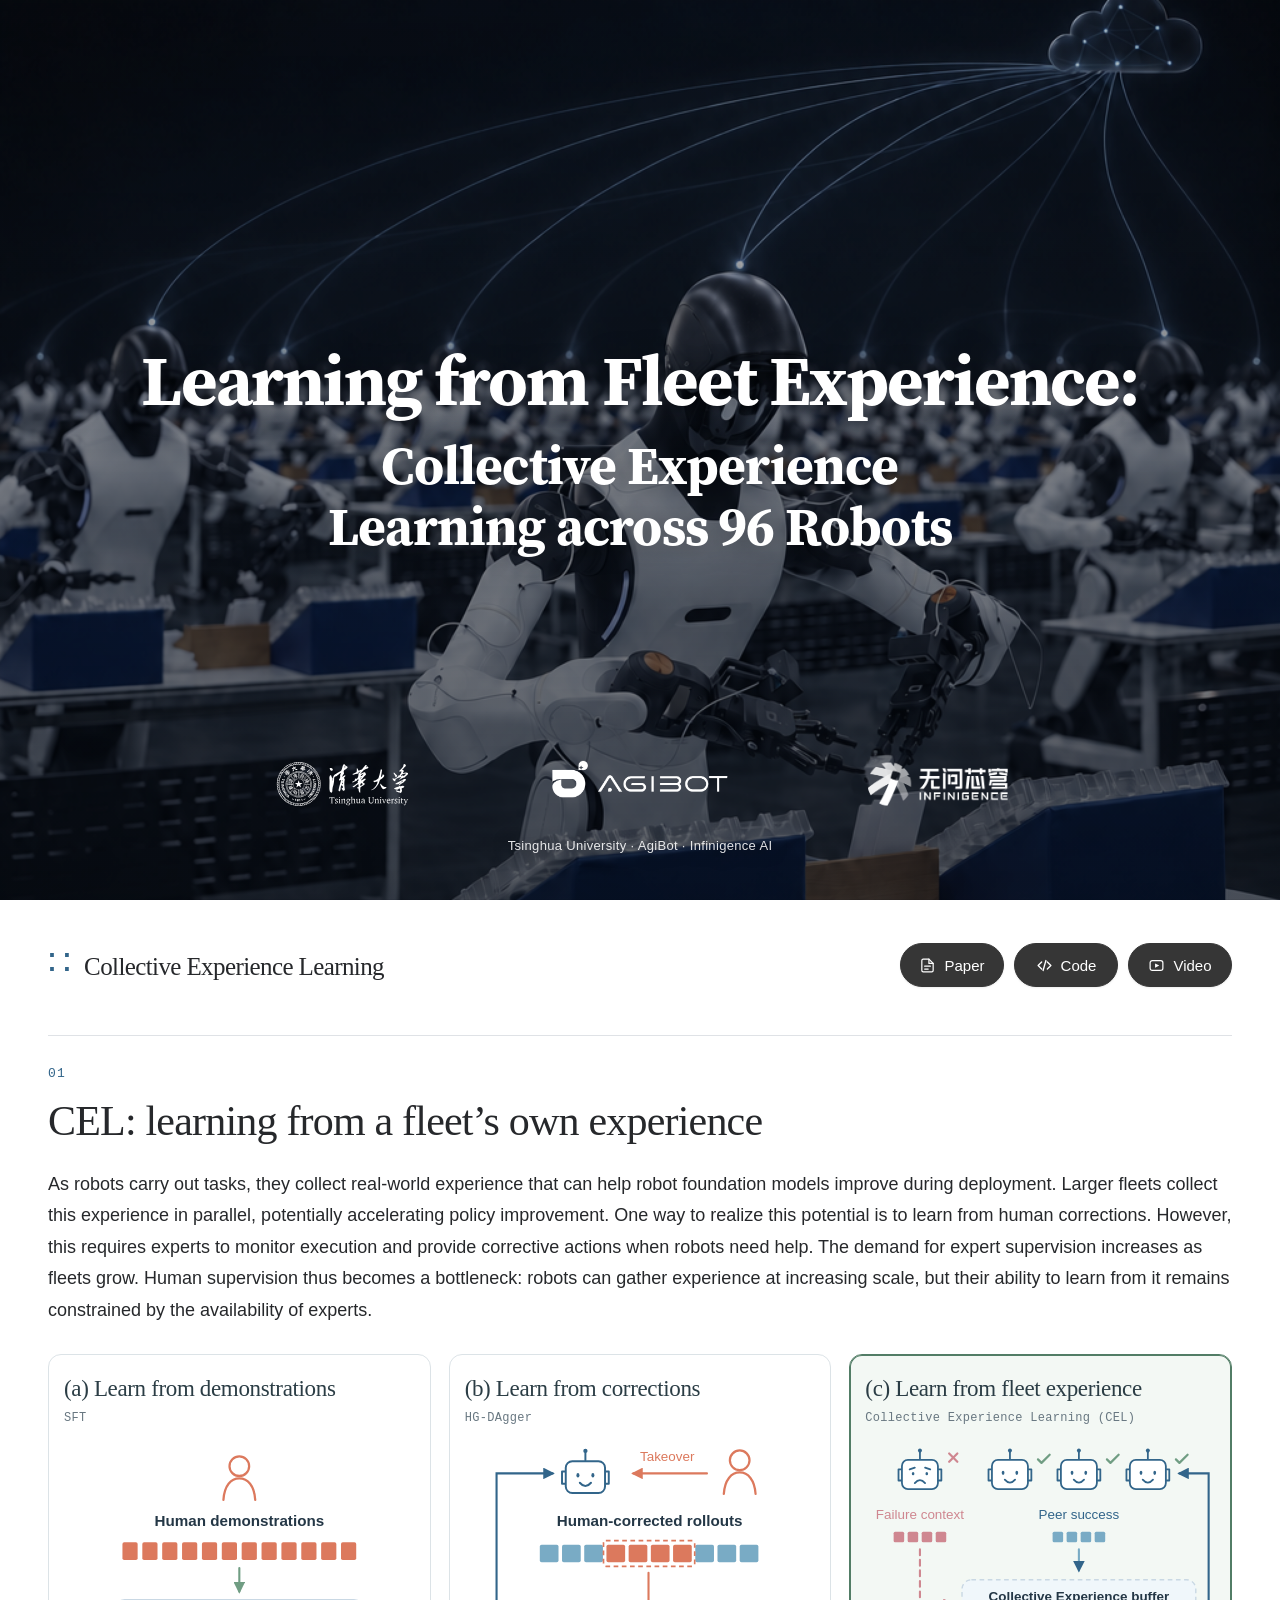
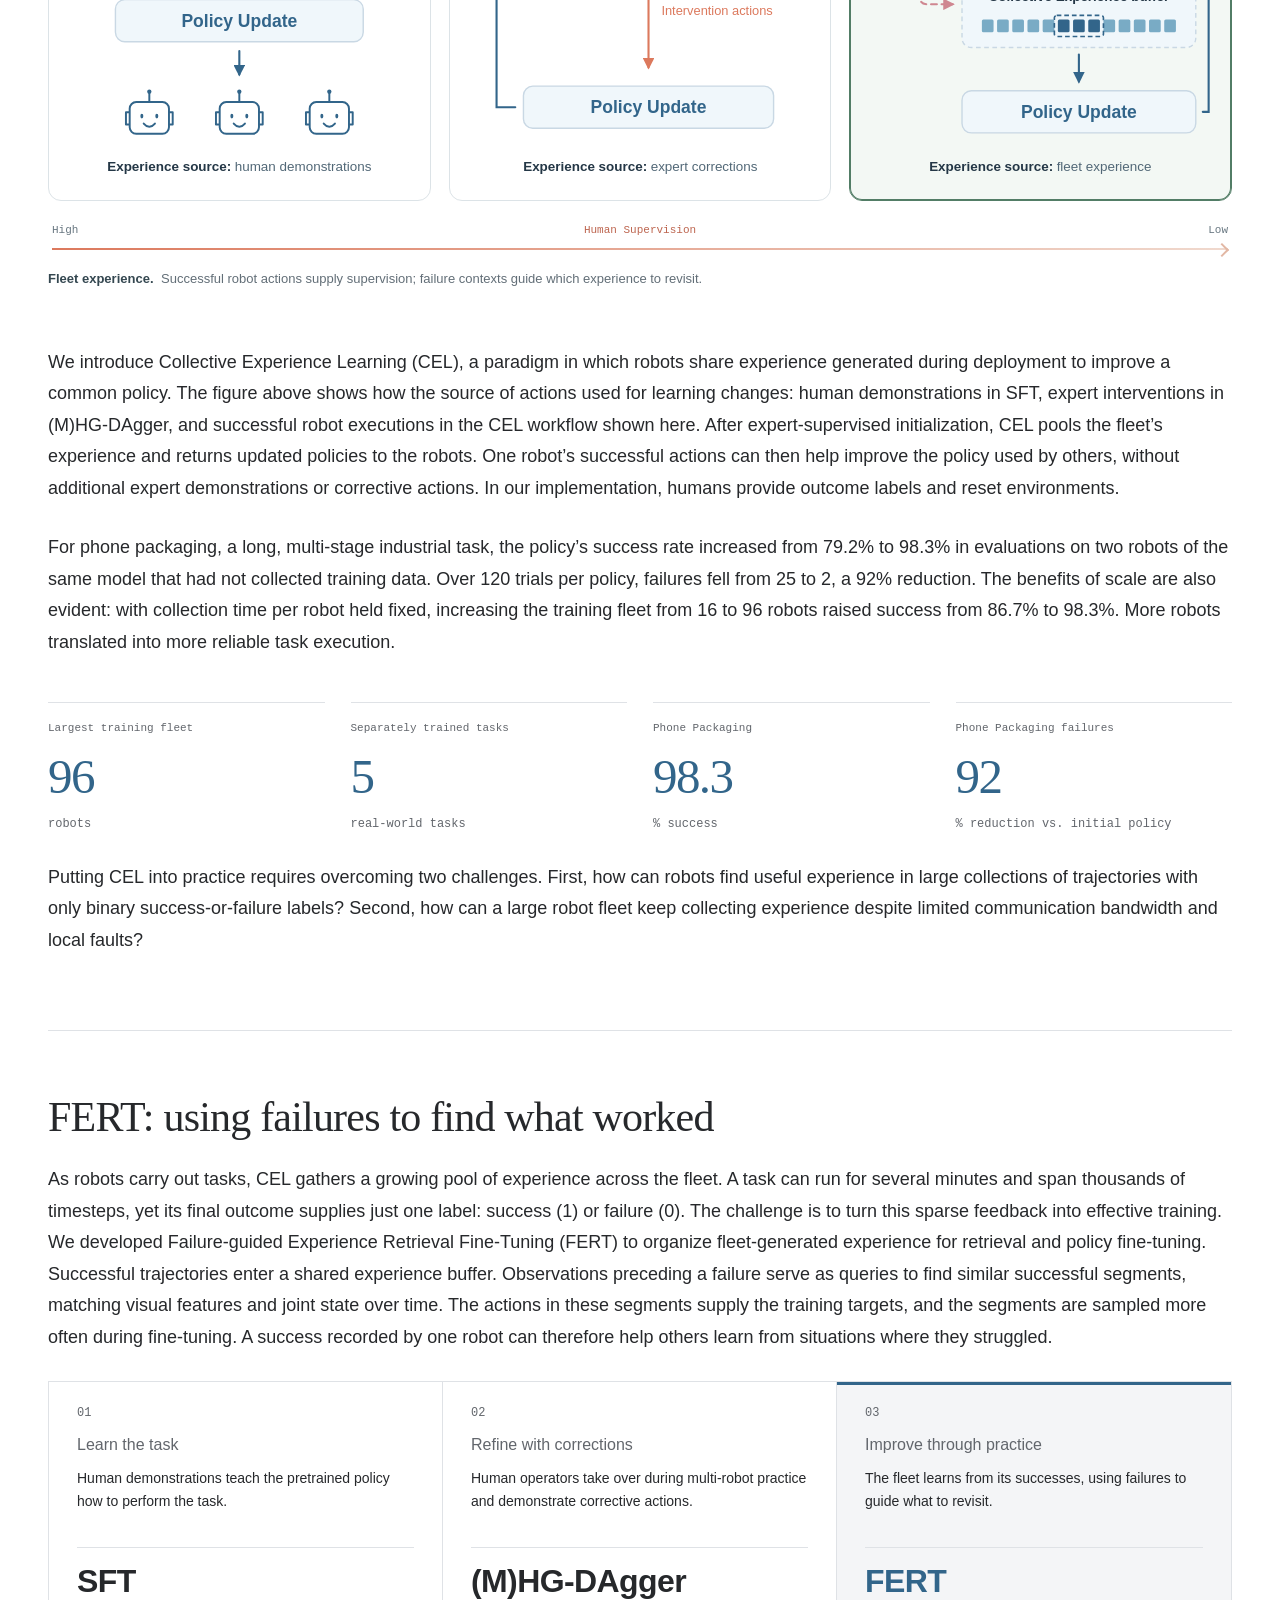
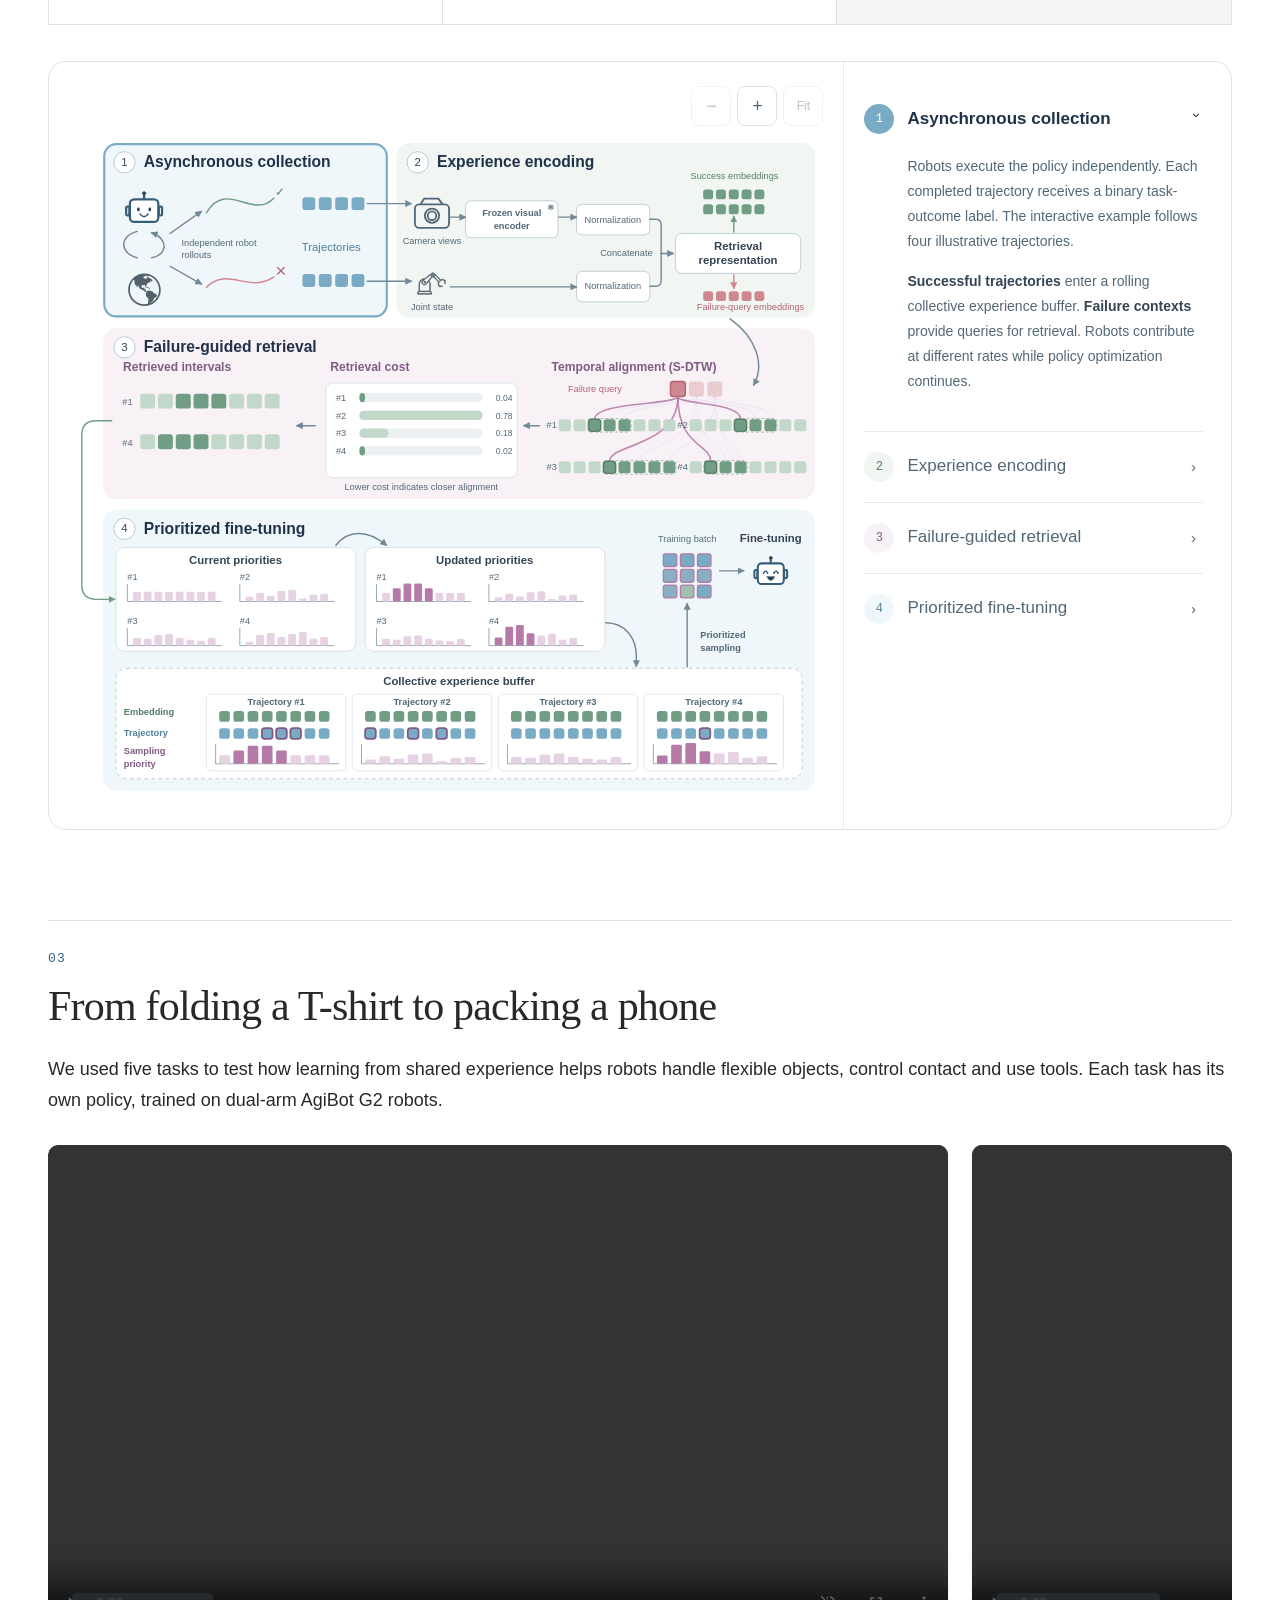
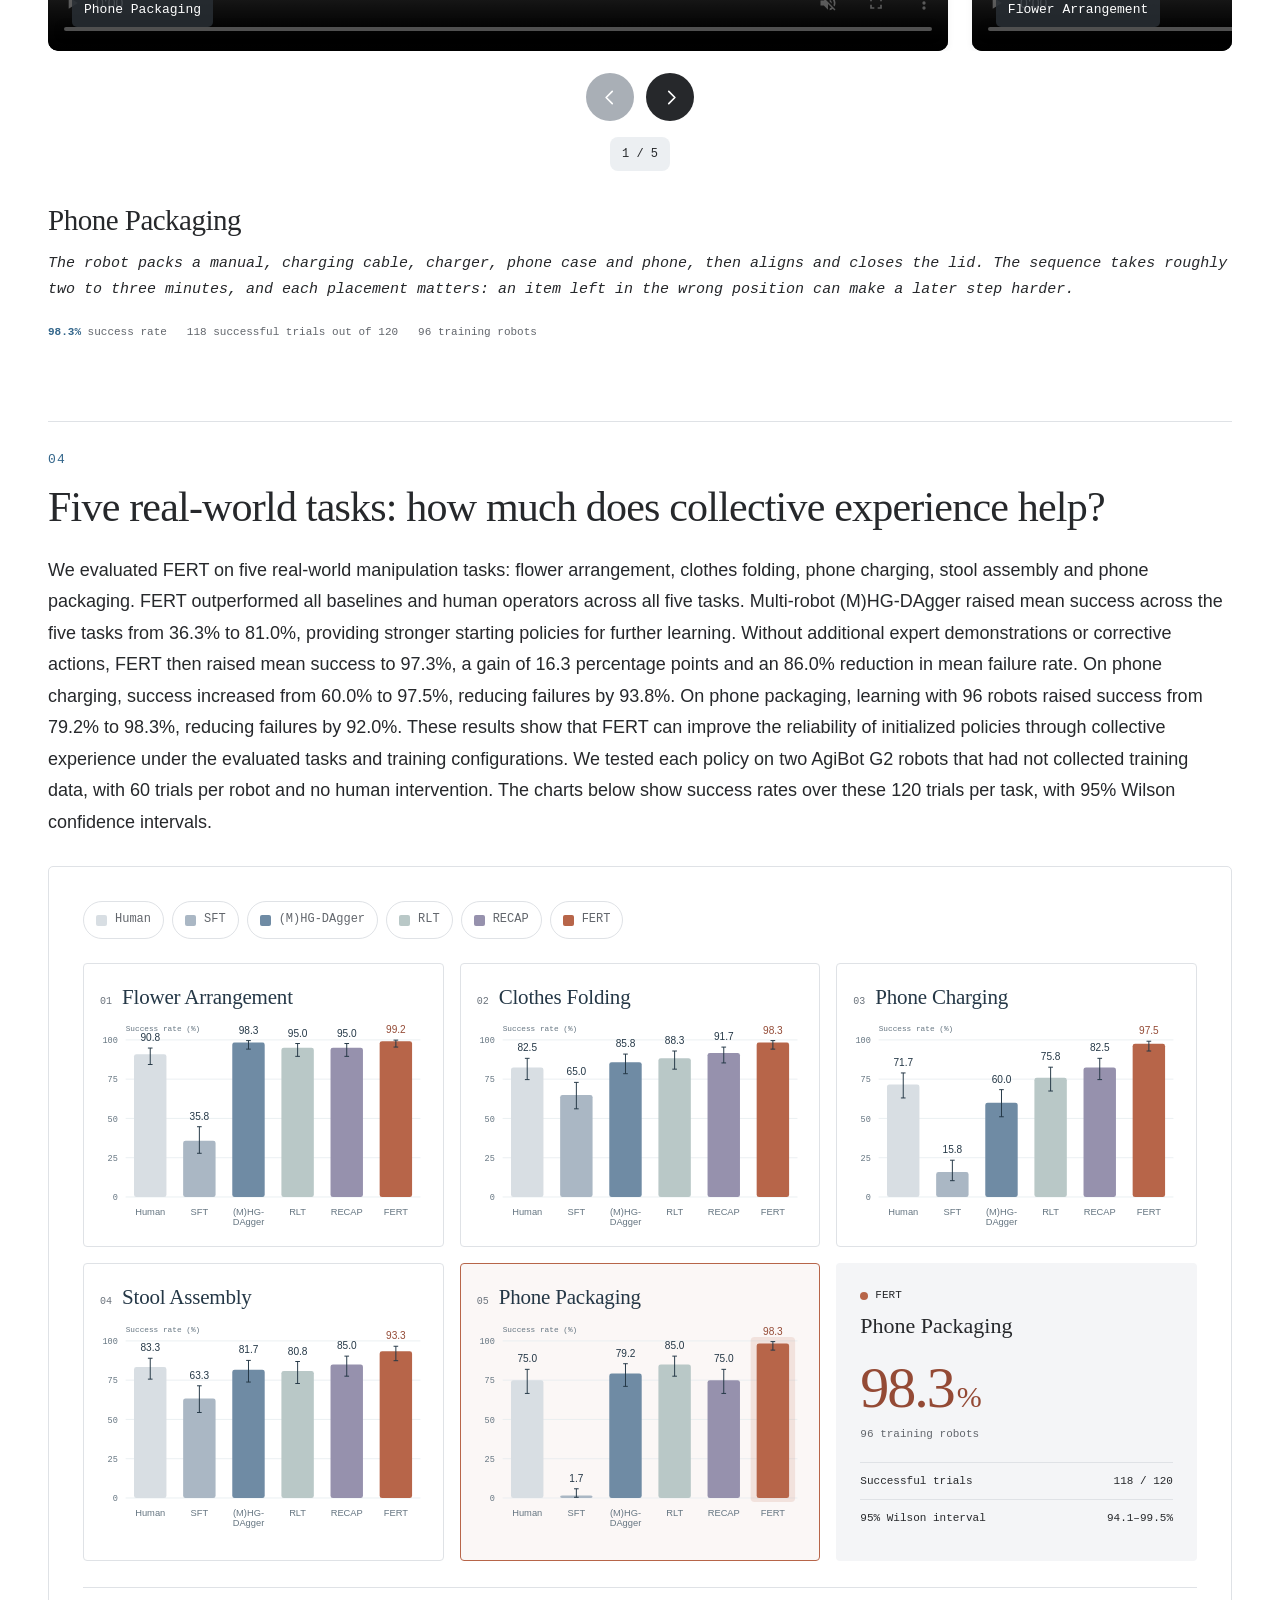
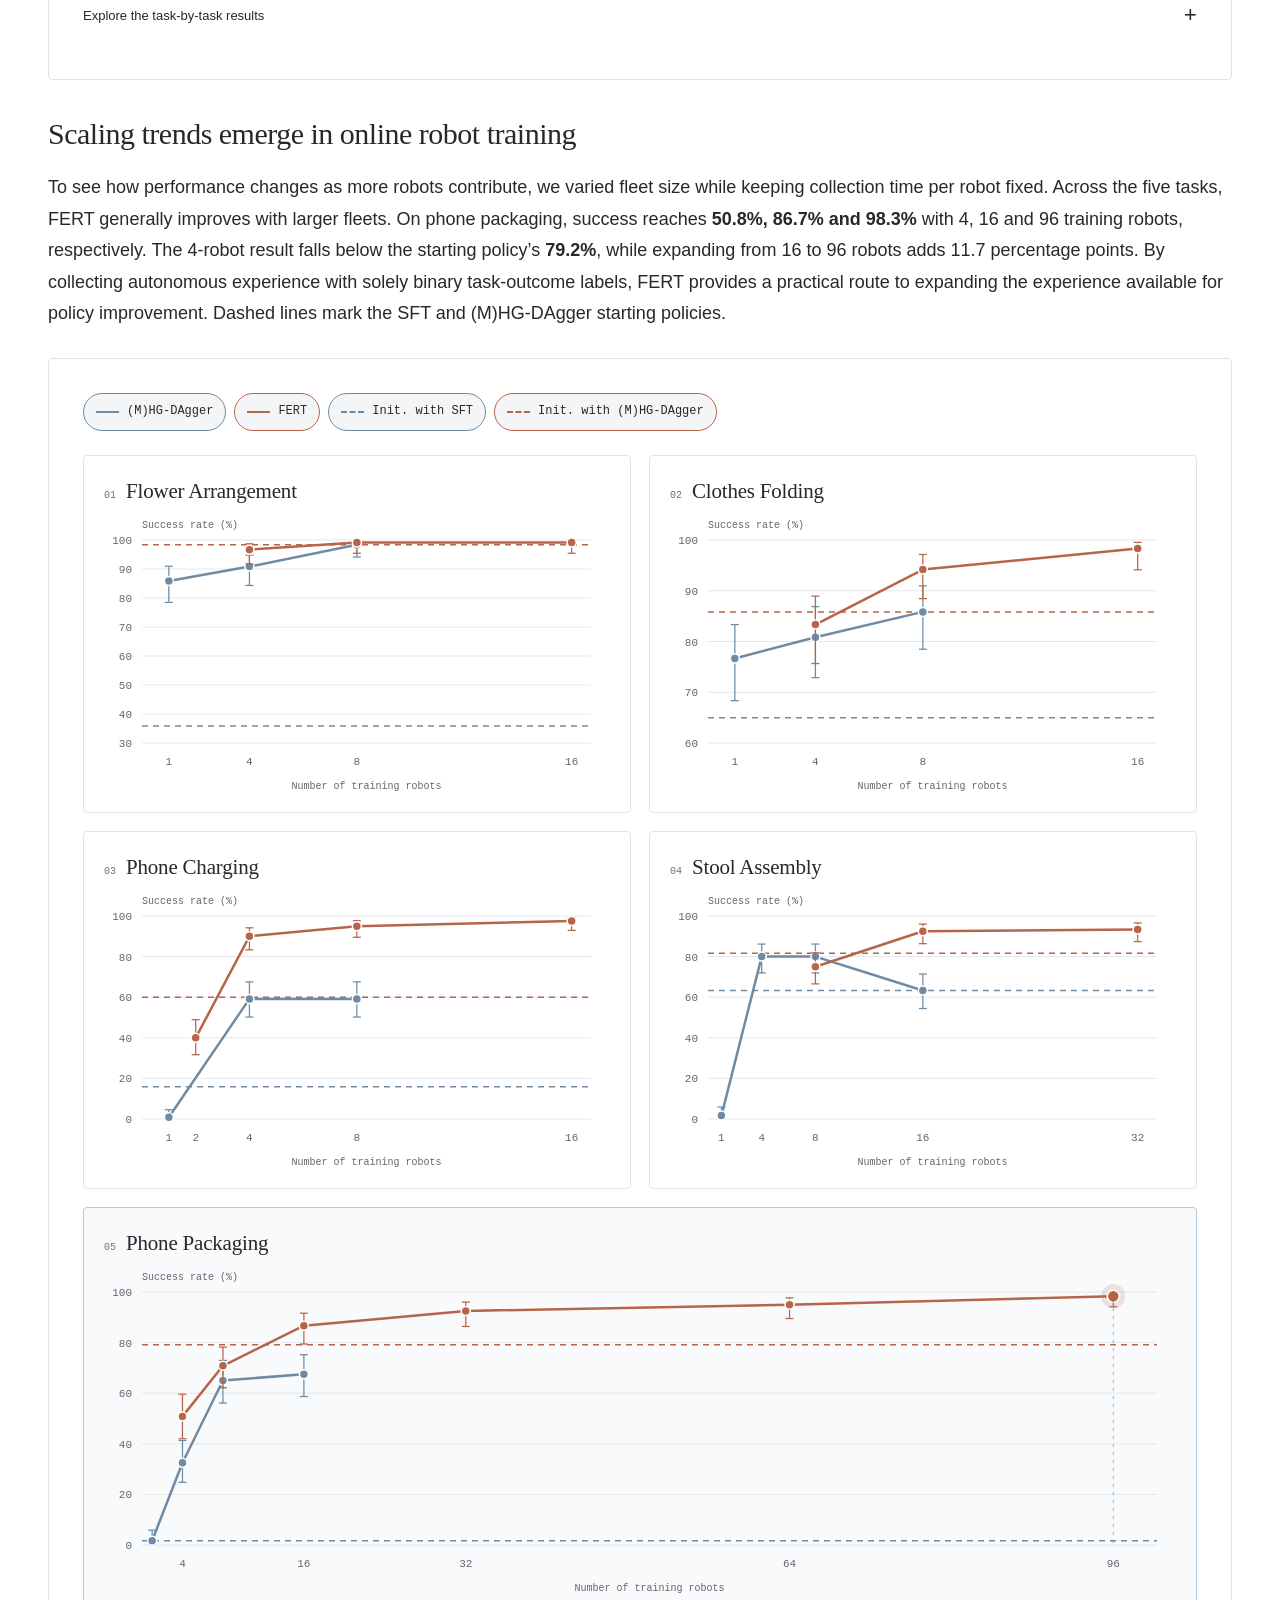
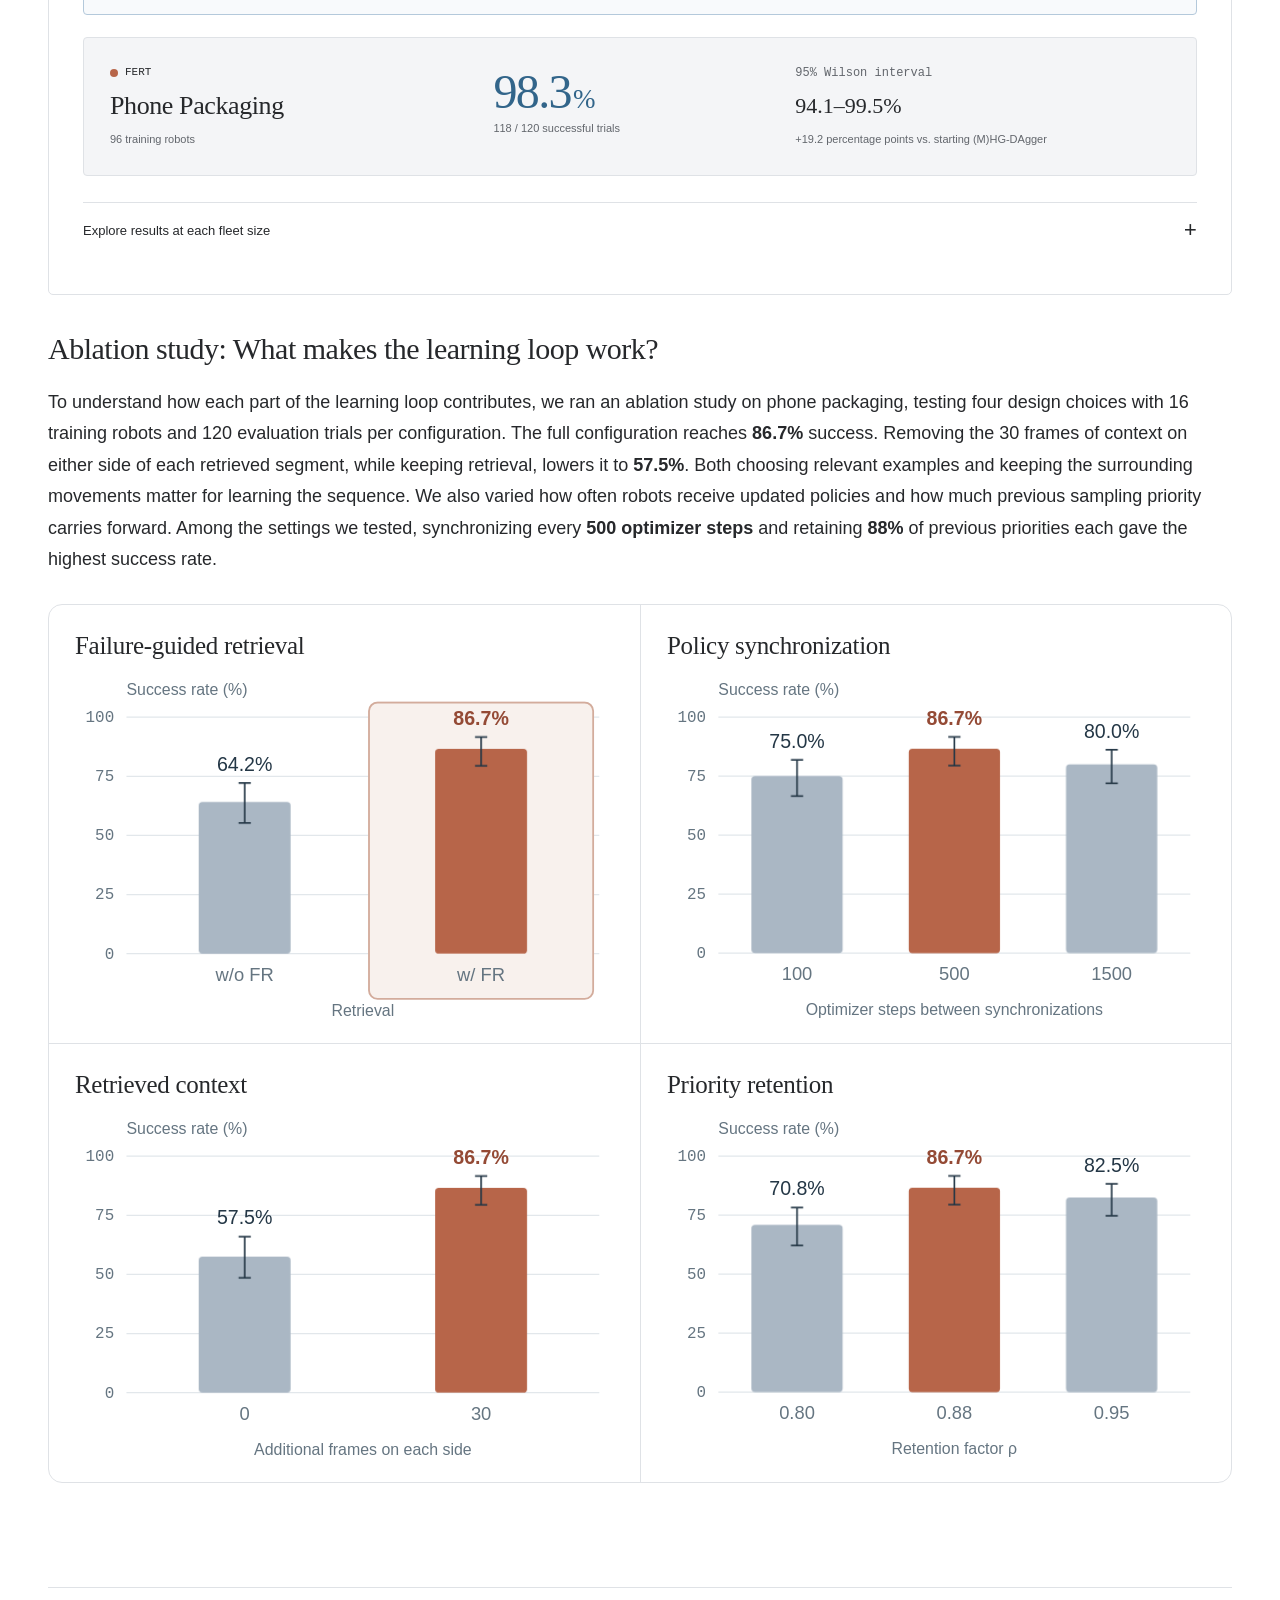
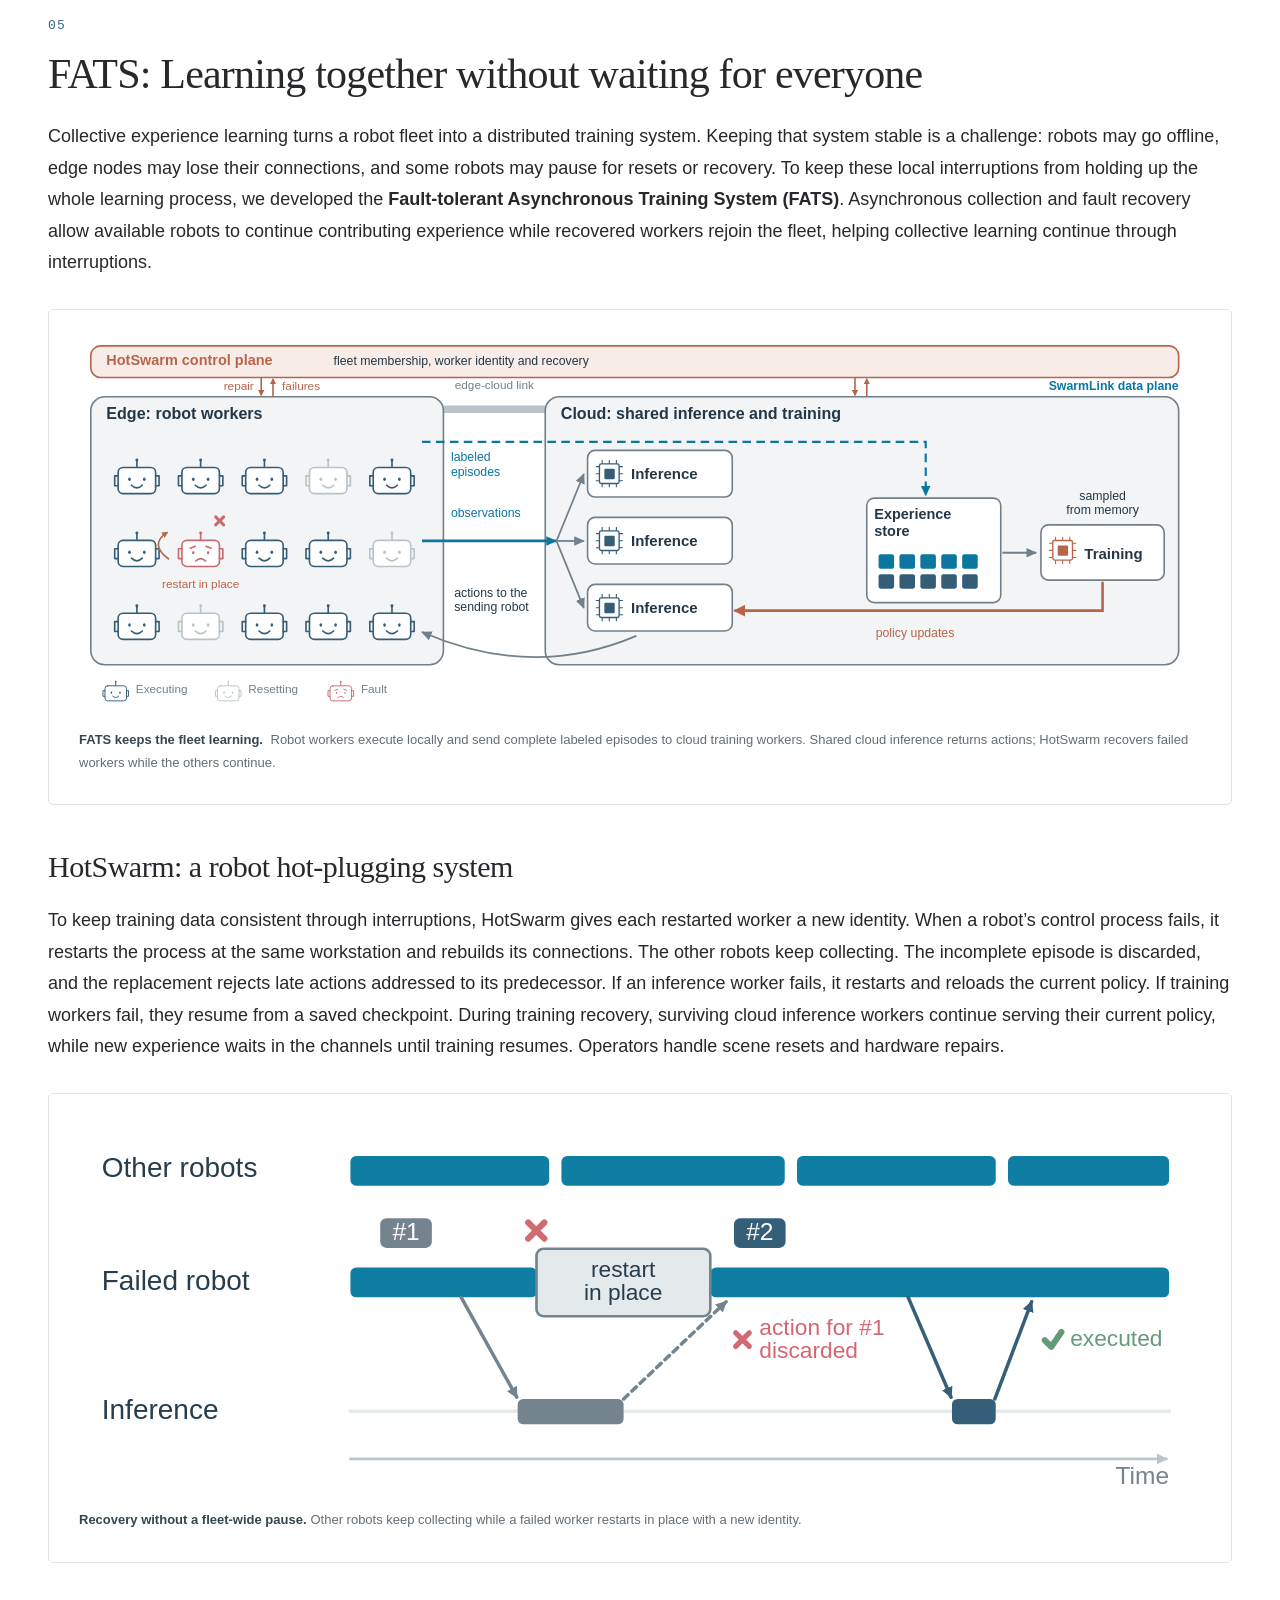
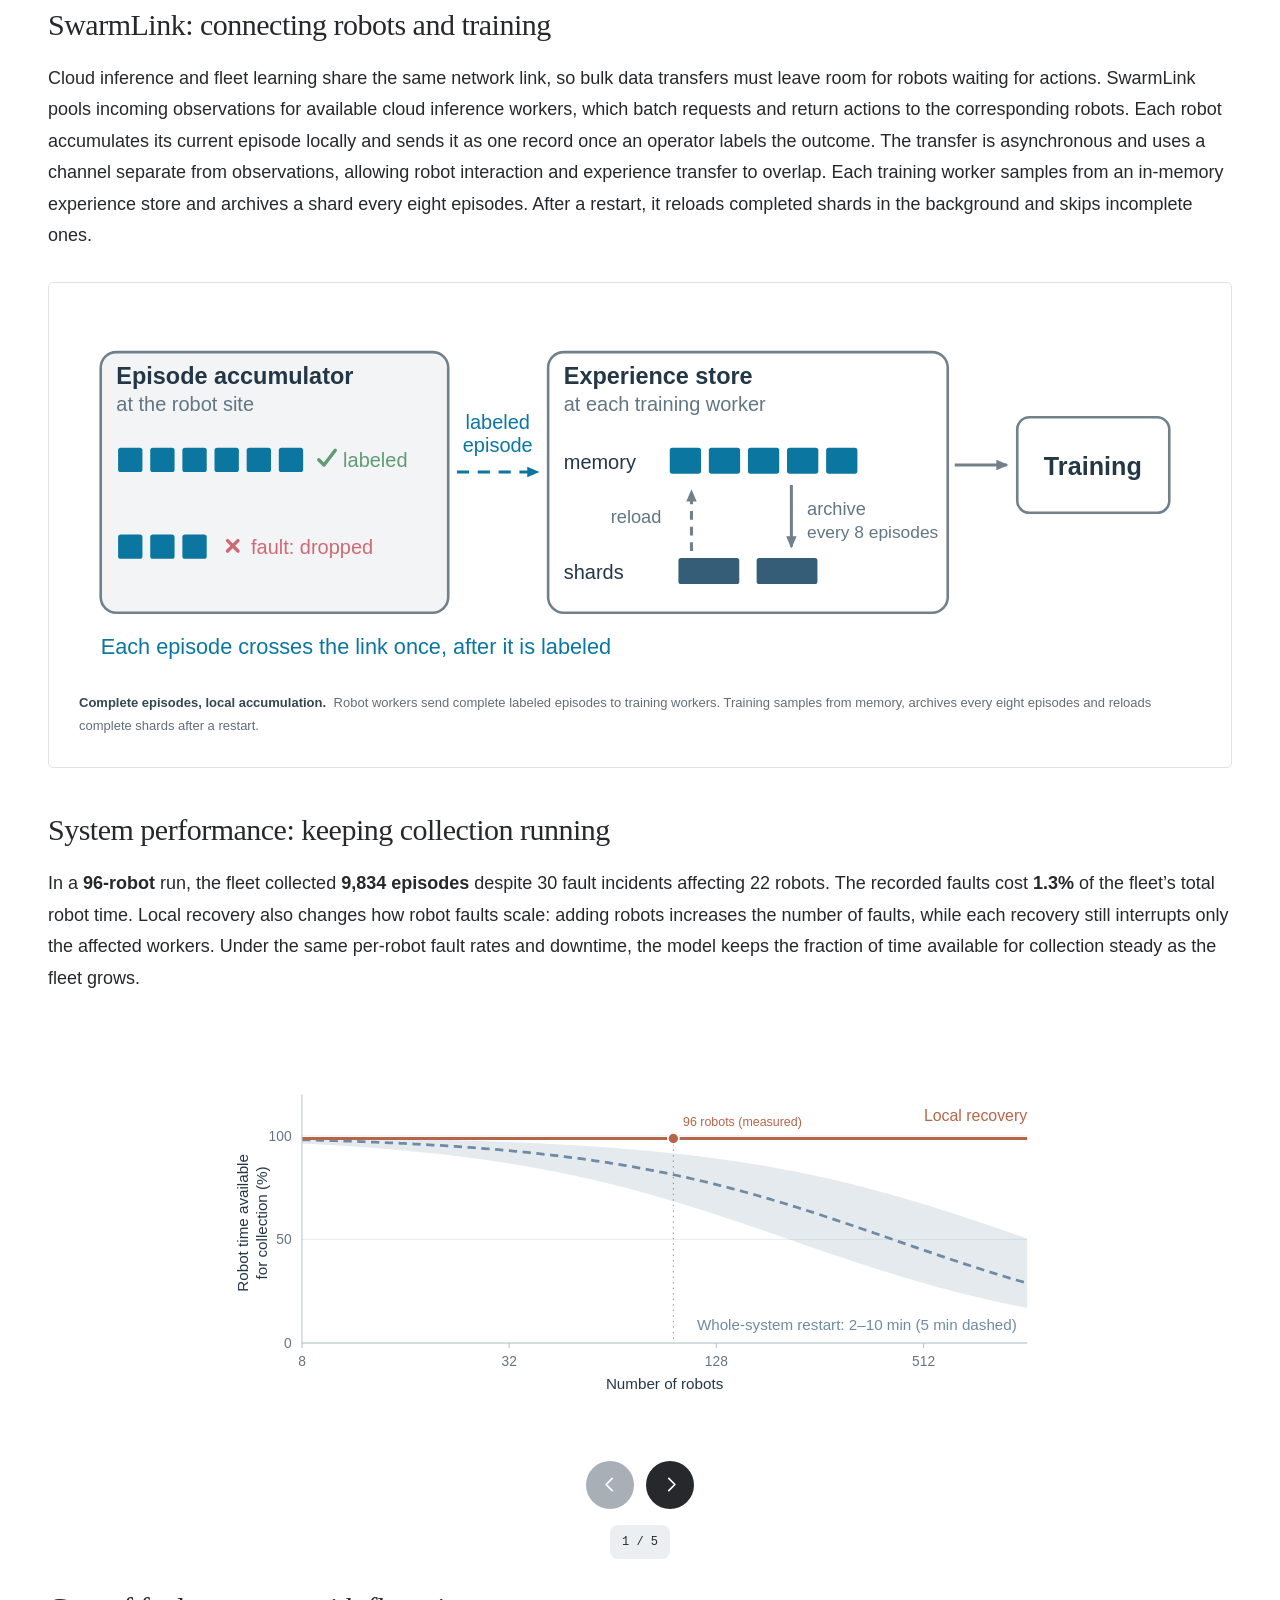
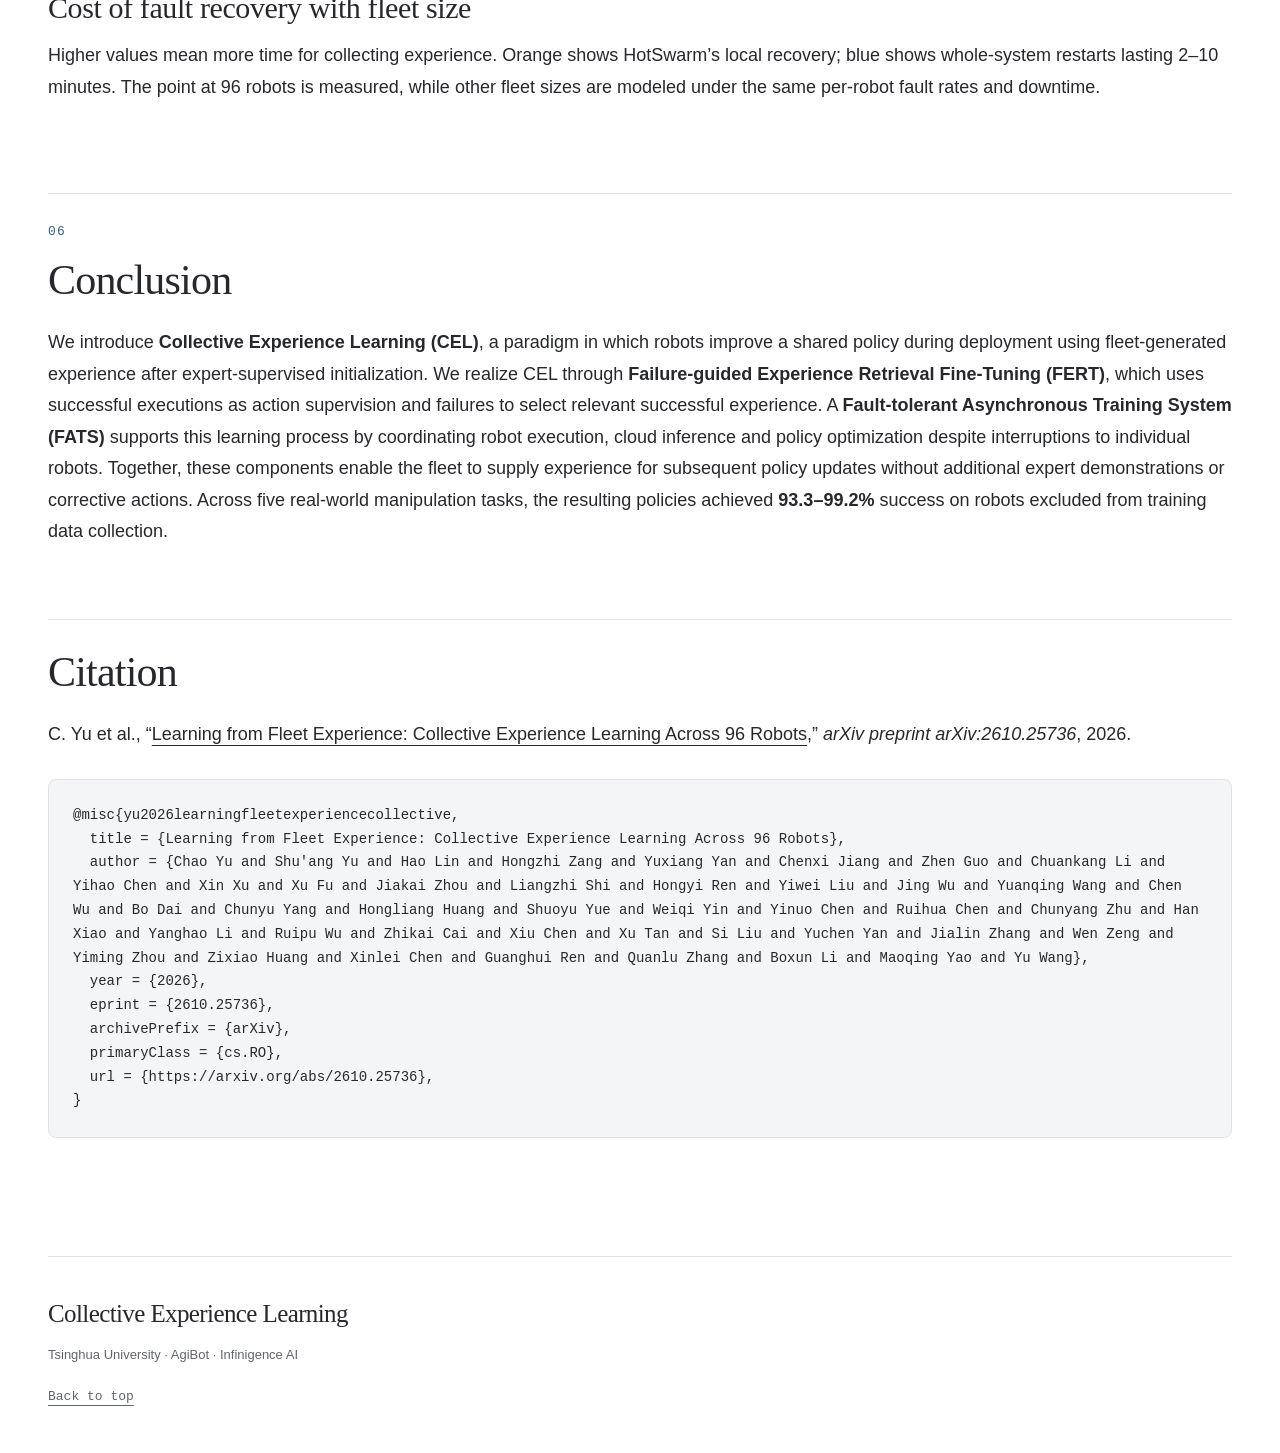
==== commit 140ee959: "Publish website from 6c6ee33eb22d088a9a46dd70e252a13984e6c5bf" ====
--- a/index.html
+++ b/index.html
@@ -49,7 +49,7 @@
       <nav class="project-resources" aria-label="Project resources">
         <a href="https://arxiv.org/abs/2610.25736" target="_blank" rel="noopener noreferrer"><svg viewBox="0 0 24 24" aria-hidden="true" focusable="false" fill="none" stroke="currentColor" stroke-width="1.7" stroke-linecap="round" stroke-linejoin="round"><path d="M14 3H6a2 2 0 0 0-2 2v14a2 2 0 0 0 2 2h12a2 2 0 0 0 2-2V9Z"/><path d="M14 3v6h6M8 13h8M8 17h5"/></svg><span>Paper</span></a>
         <a href="https://github.com/RLinf/RLinf" target="_blank" rel="noopener noreferrer"><svg viewBox="0 0 24 24" aria-hidden="true" focusable="false" fill="none" stroke="currentColor" stroke-width="1.9" stroke-linecap="round" stroke-linejoin="round"><path d="m8 7-5 5 5 5m8-10 5 5-5 5M14 5l-4 14"/></svg><span>Code</span></a>
-        <button type="button" disabled><svg viewBox="0 0 24 24" aria-hidden="true" focusable="false" fill="none" stroke="currentColor" stroke-width="1.7" stroke-linecap="round" stroke-linejoin="round"><rect x="3" y="5" width="18" height="14" rx="3"/><path d="m10 9 6 3-6 3Z" fill="currentColor" stroke="none"/></svg><span>Video</span></button>
+        <a href="https://youtu.be/o4Pr1gYvozk" target="_blank" rel="noopener noreferrer"><svg viewBox="0 0 24 24" aria-hidden="true" focusable="false" fill="none" stroke="currentColor" stroke-width="1.7" stroke-linecap="round" stroke-linejoin="round"><rect x="3" y="5" width="18" height="14" rx="3"/><path d="m10 9 6 3-6 3Z" fill="currentColor" stroke="none"/></svg><span>Video</span></a>
       </nav>
     </header>
 <section class="project-section" id="overview">
